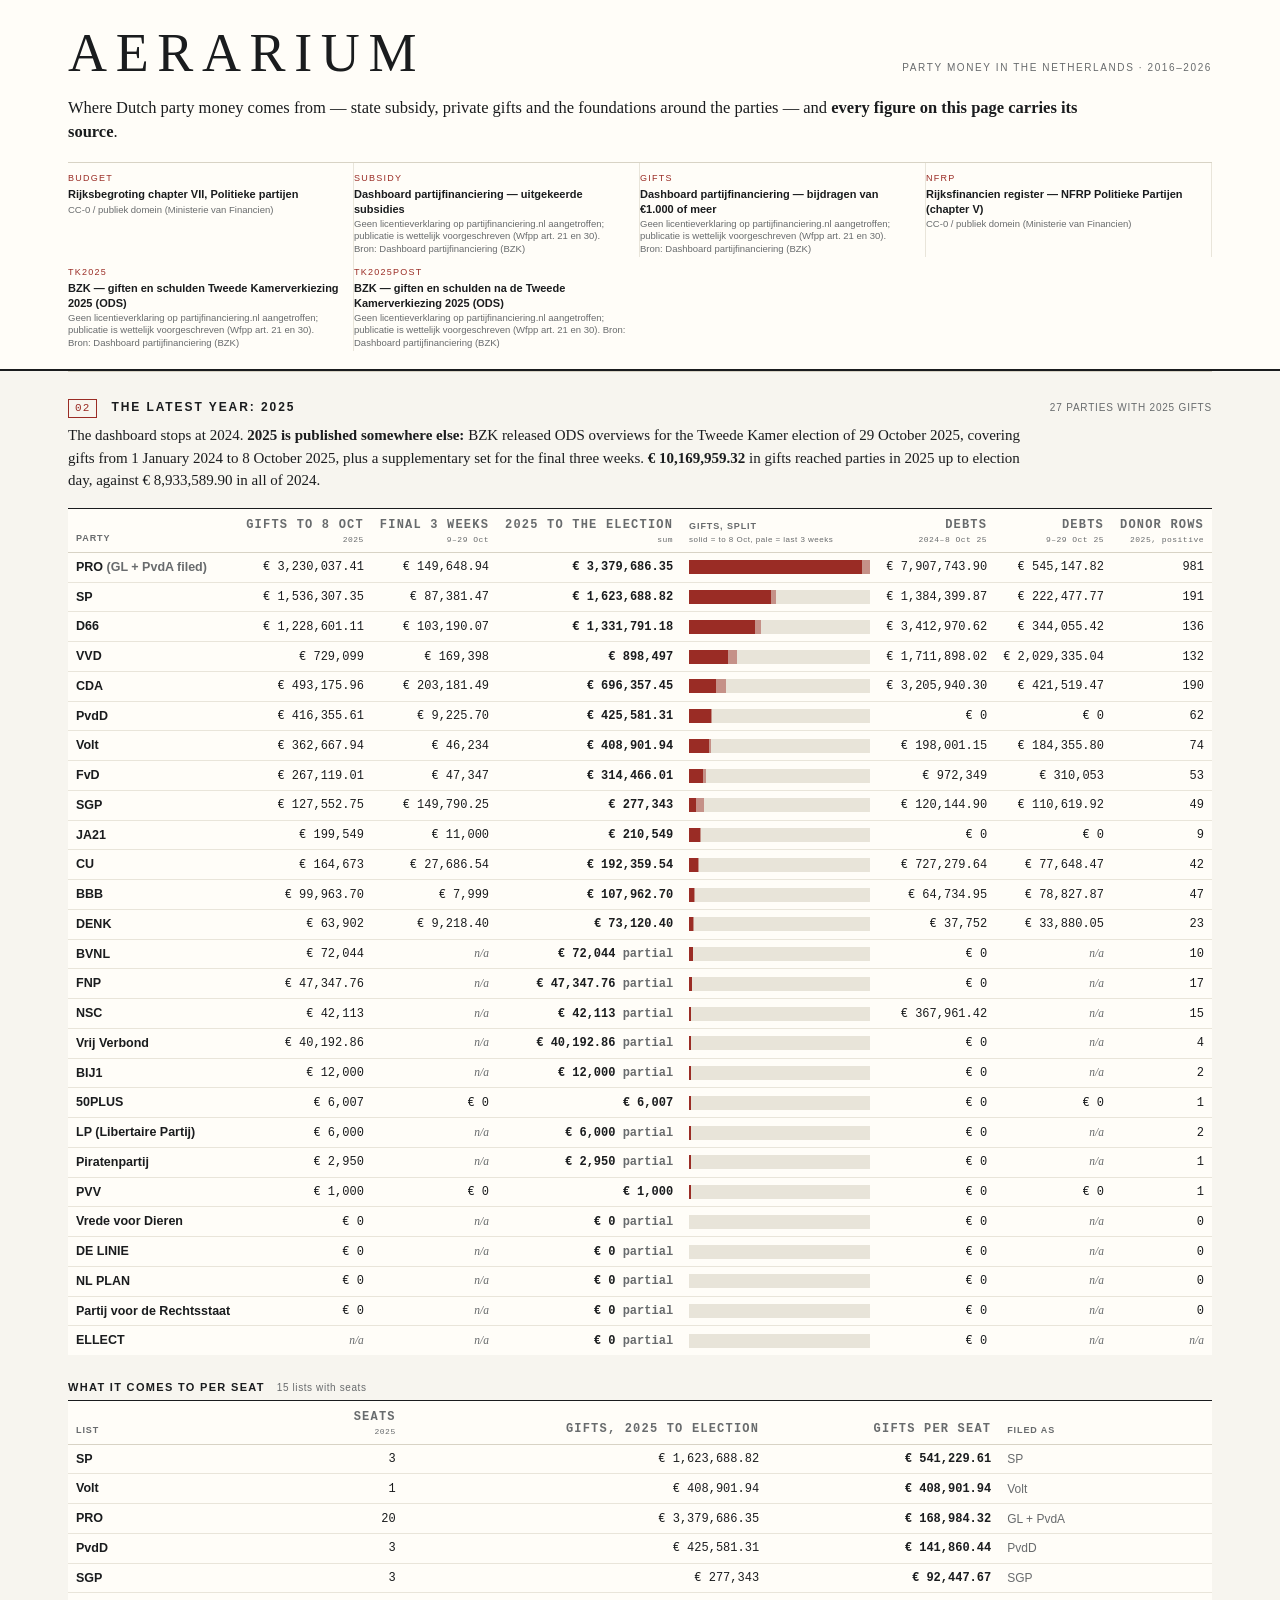
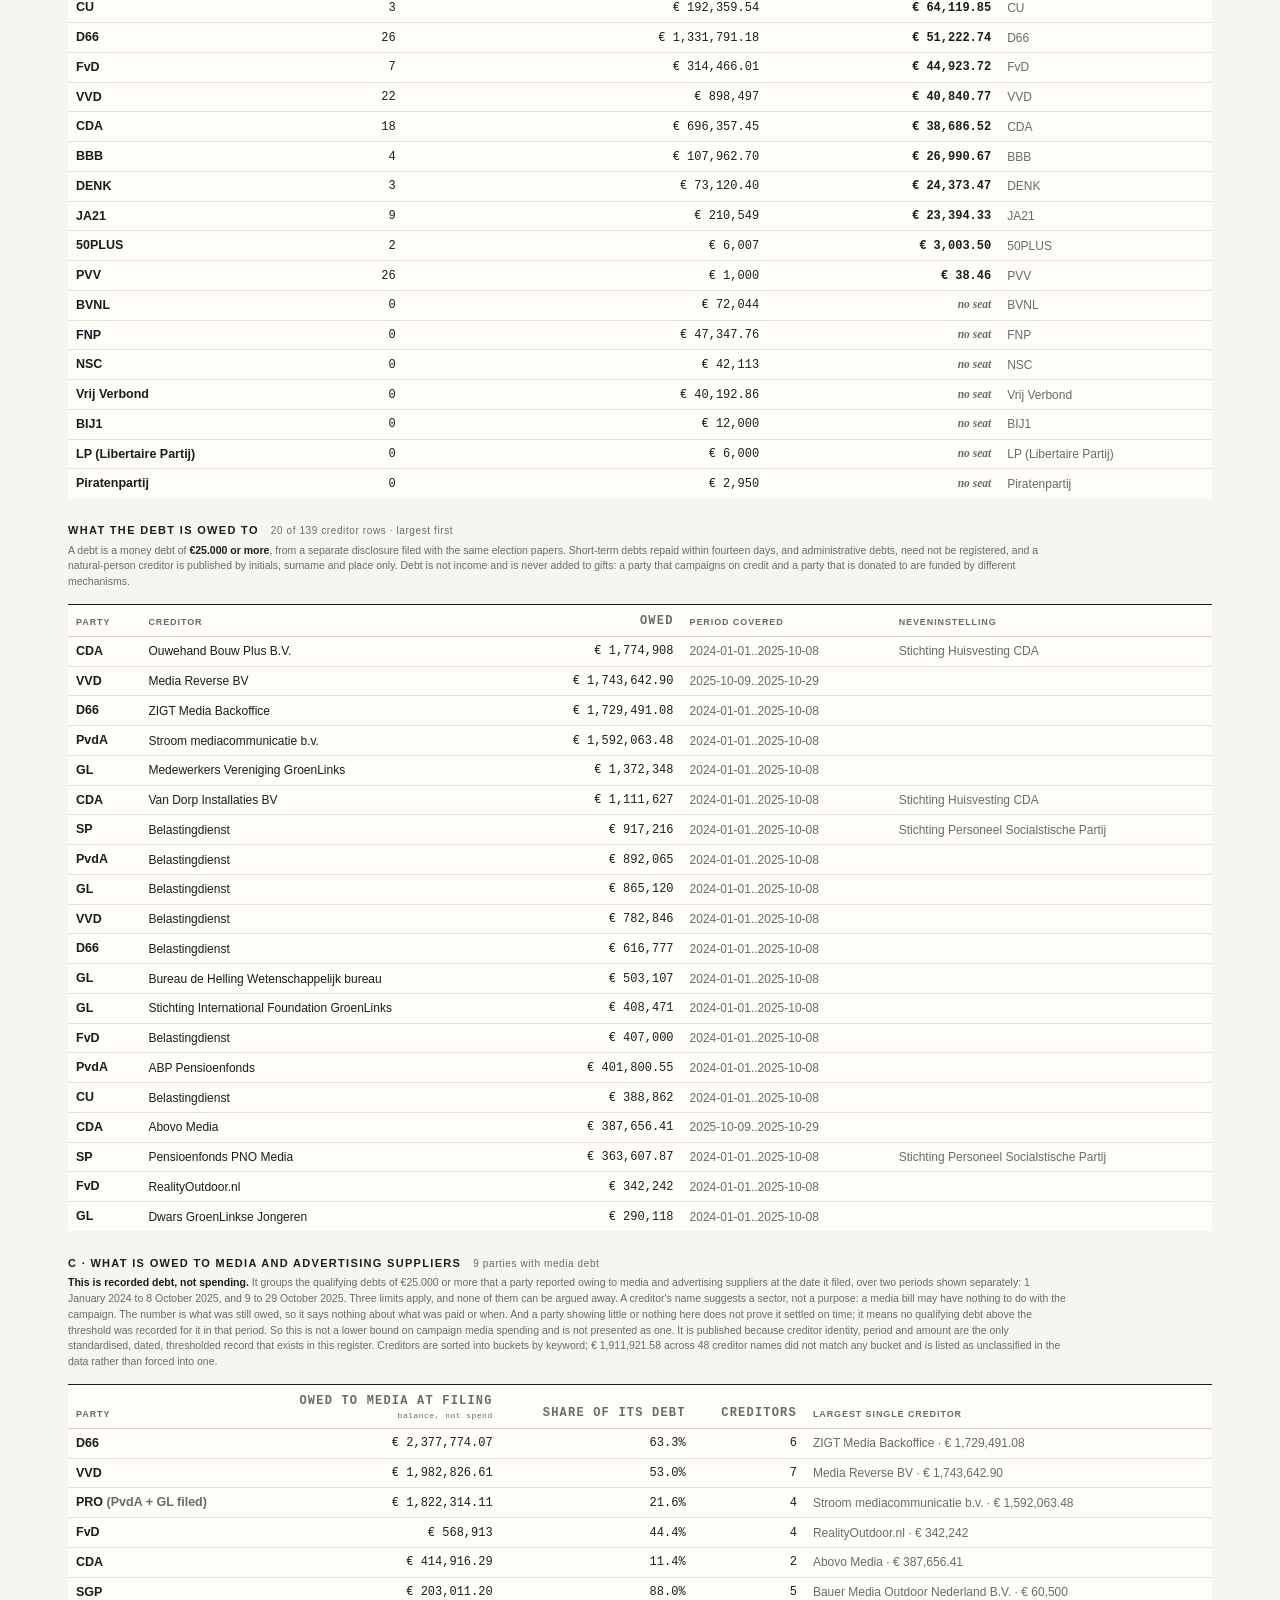
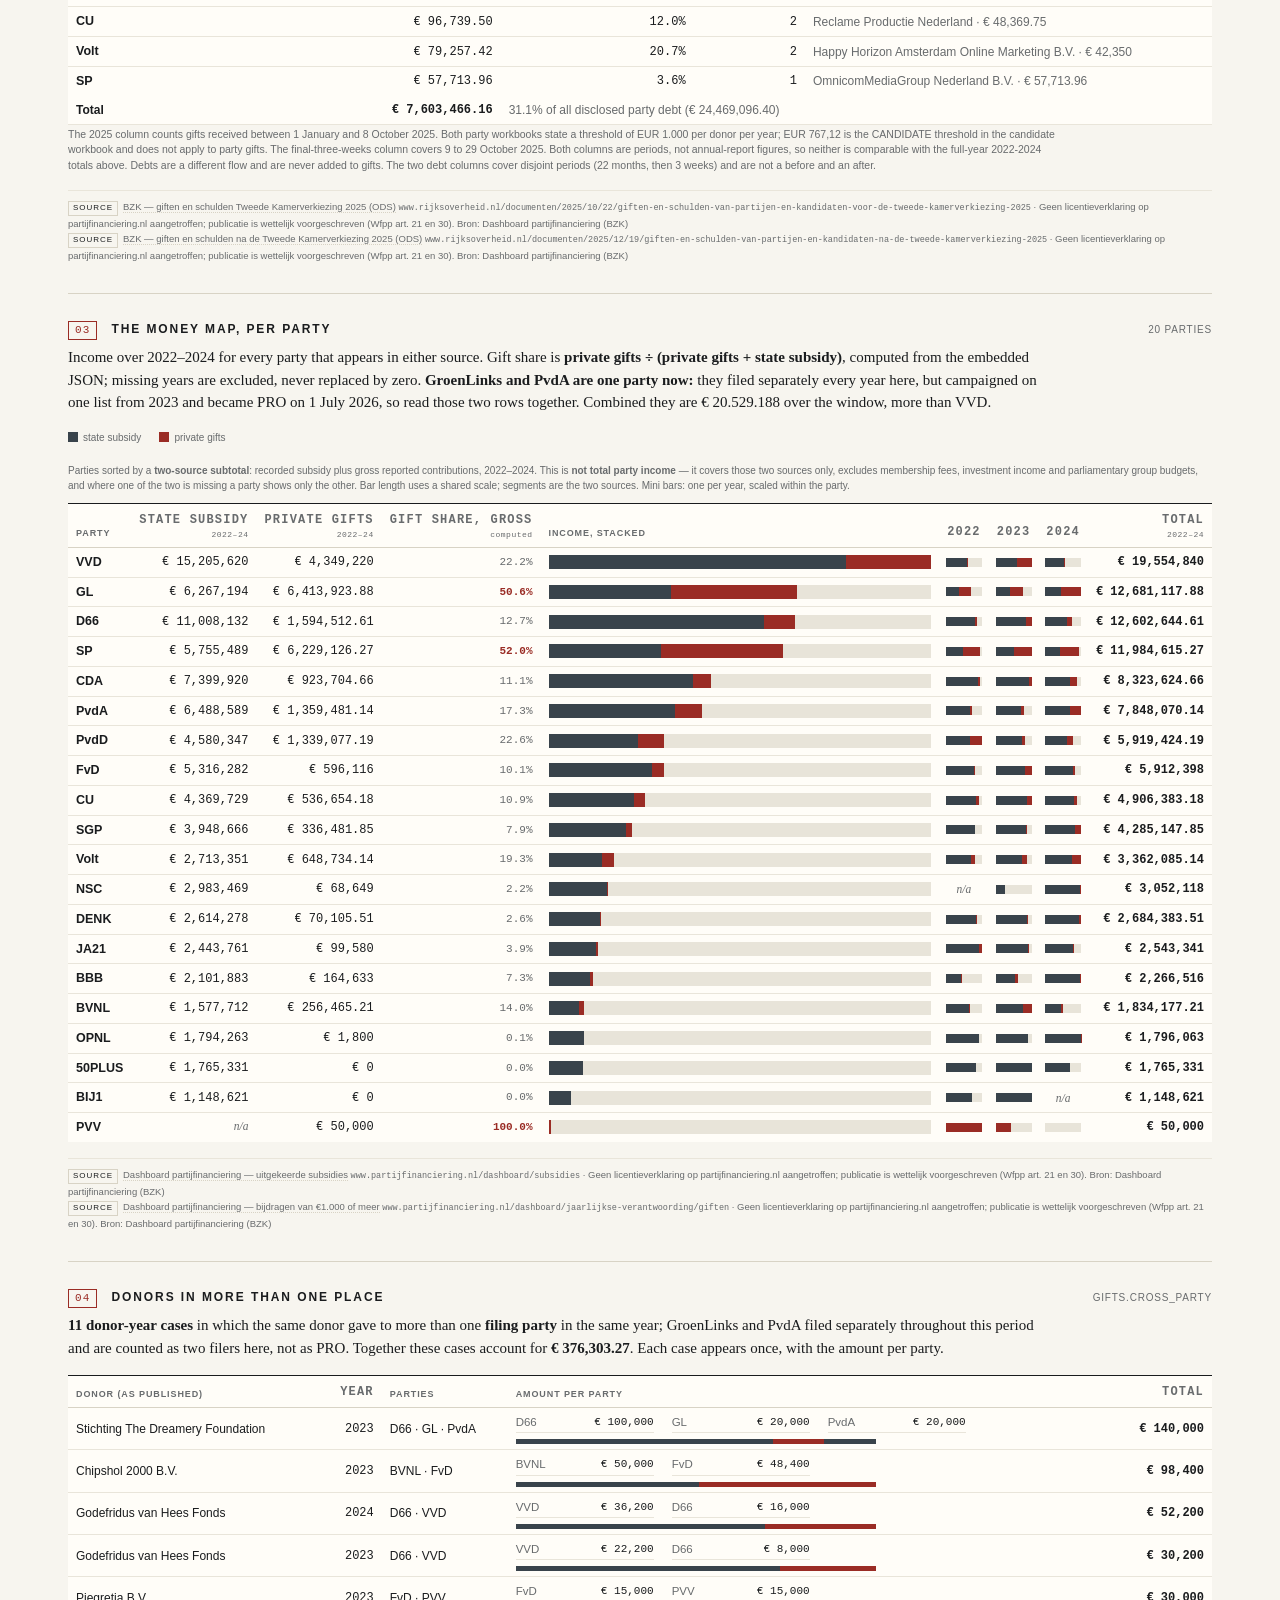
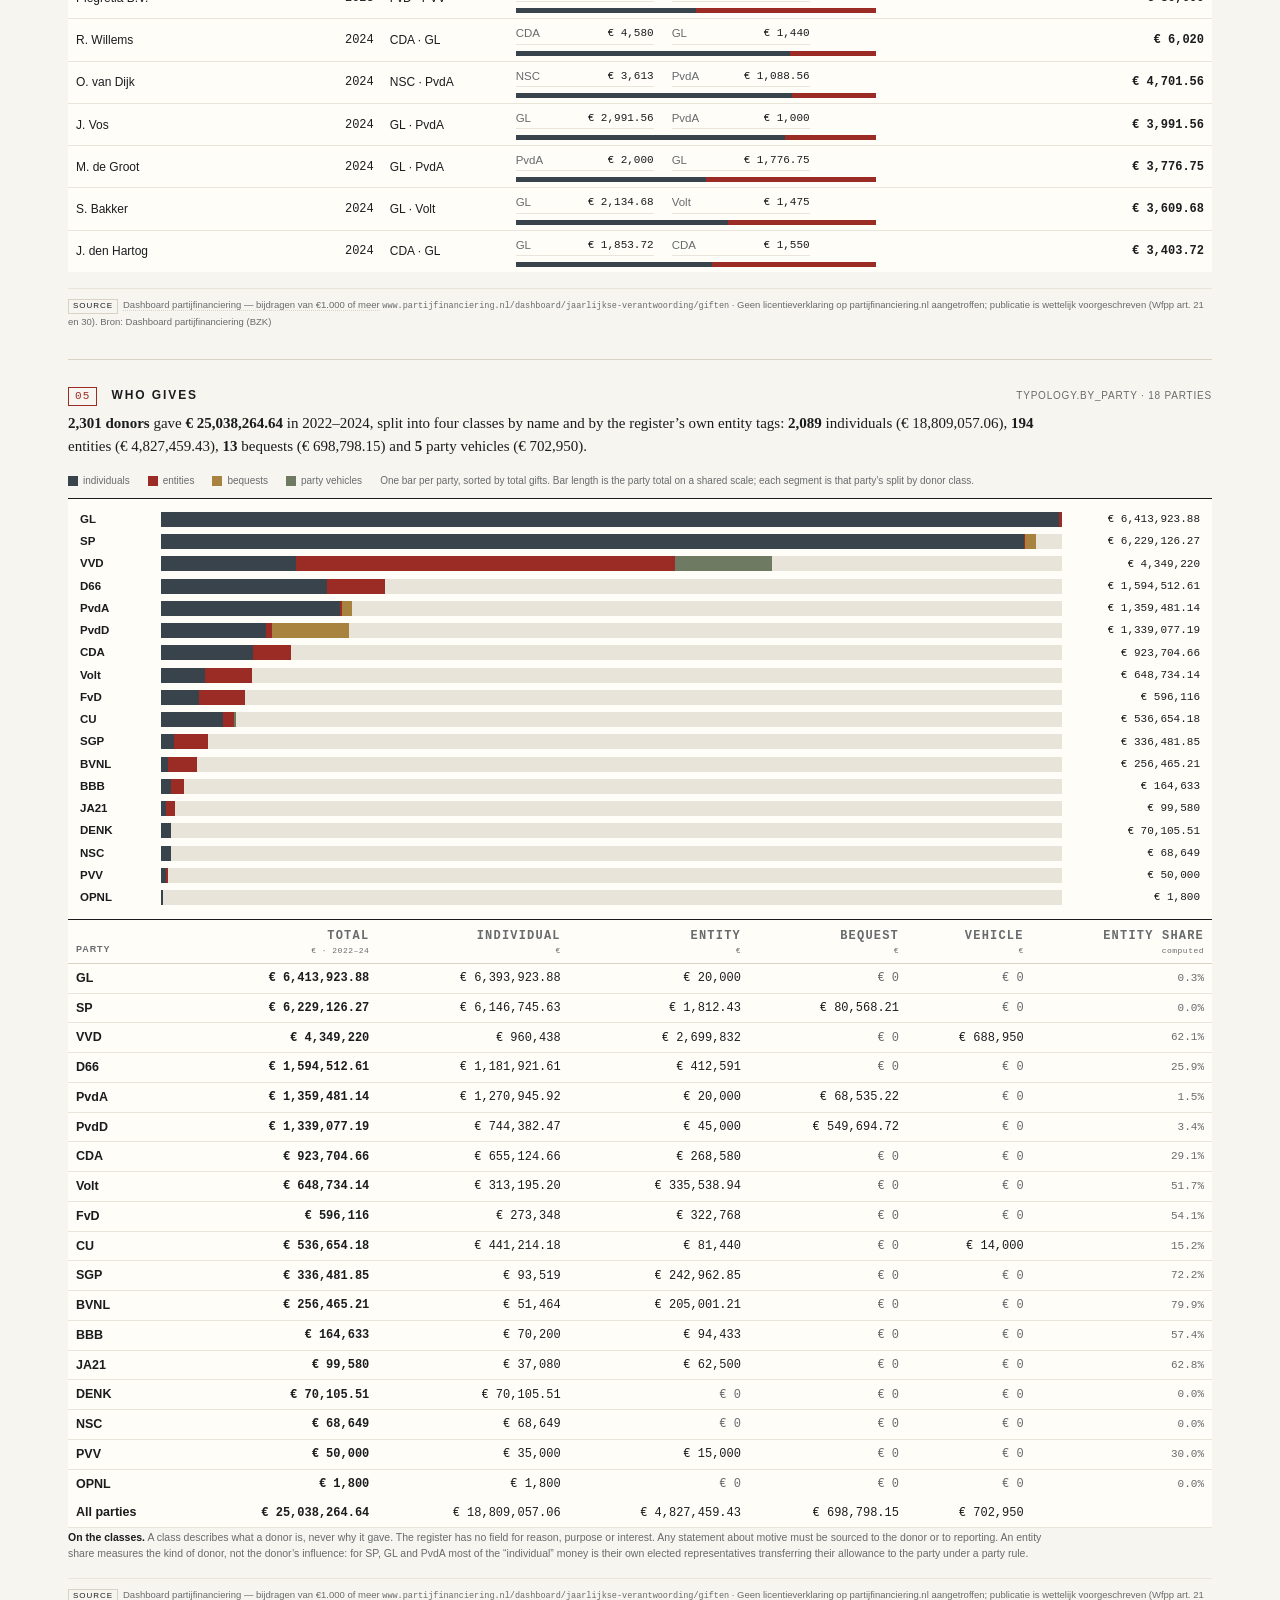
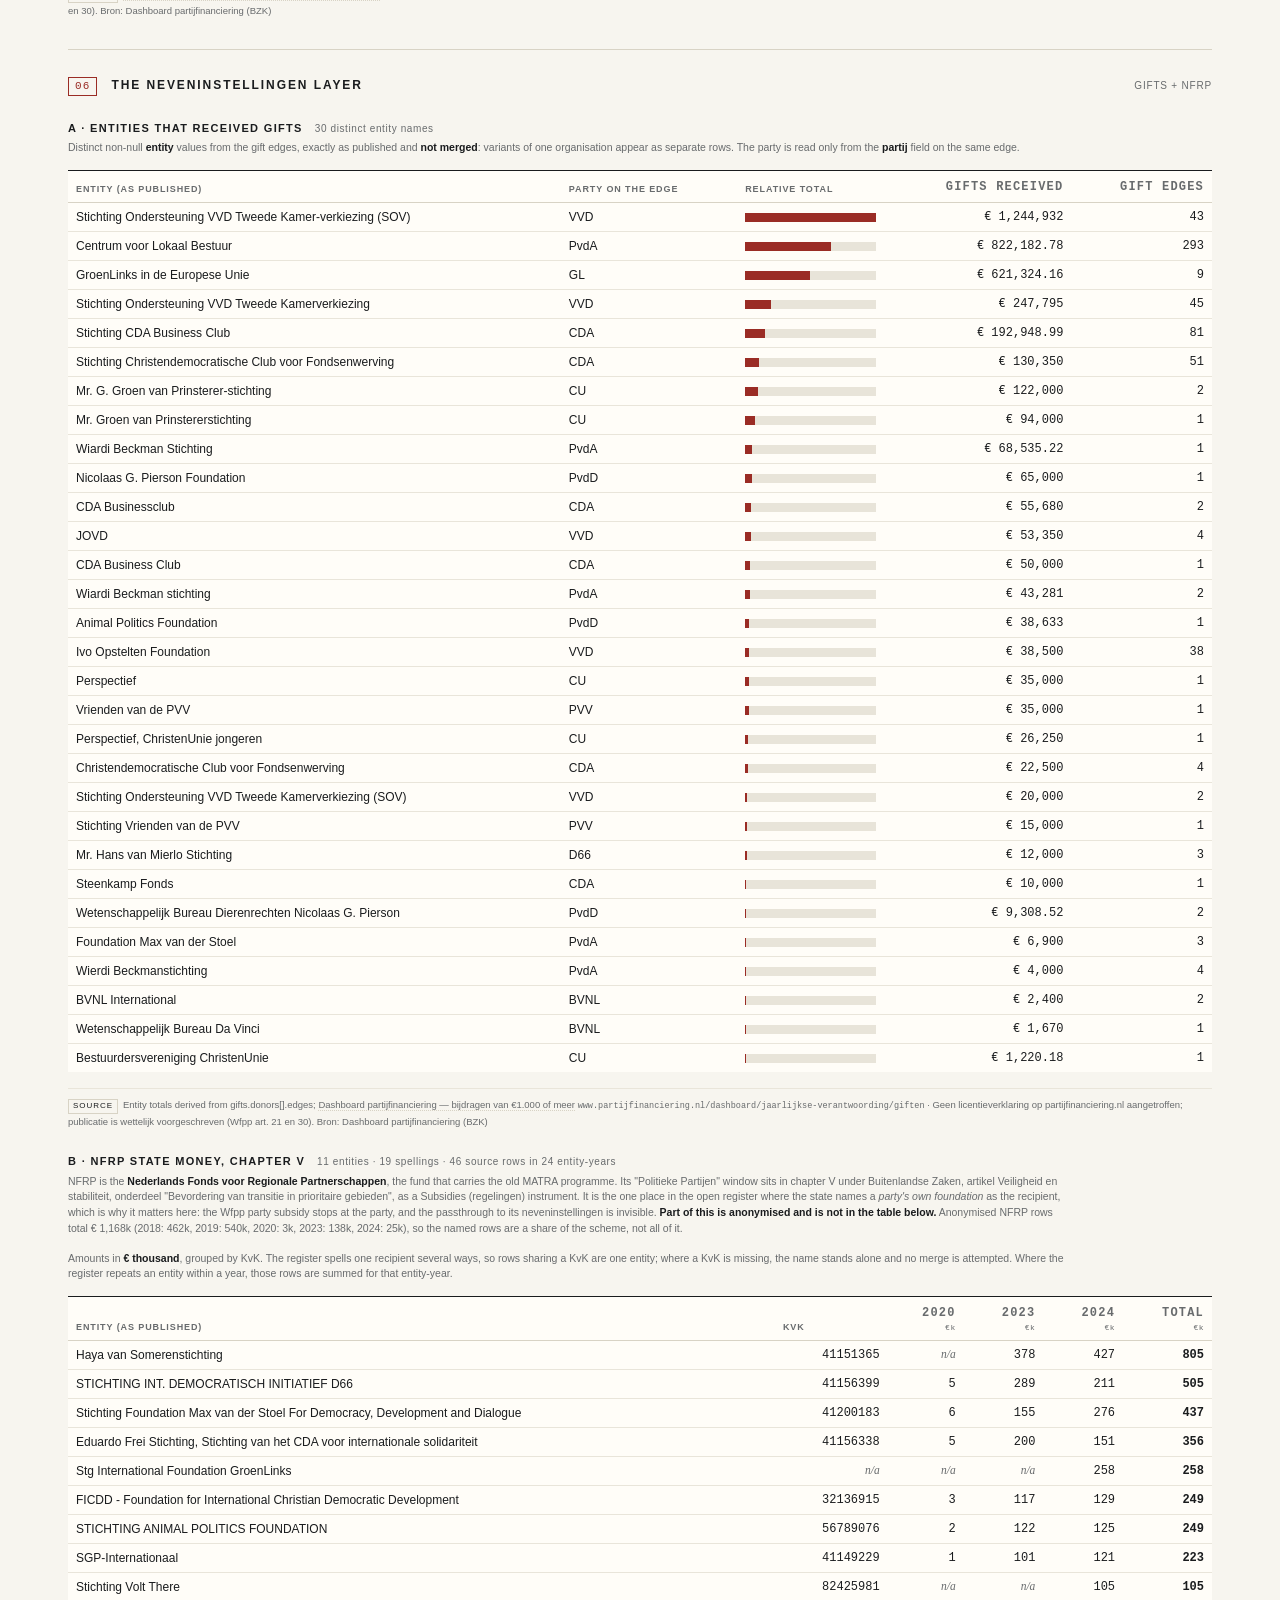
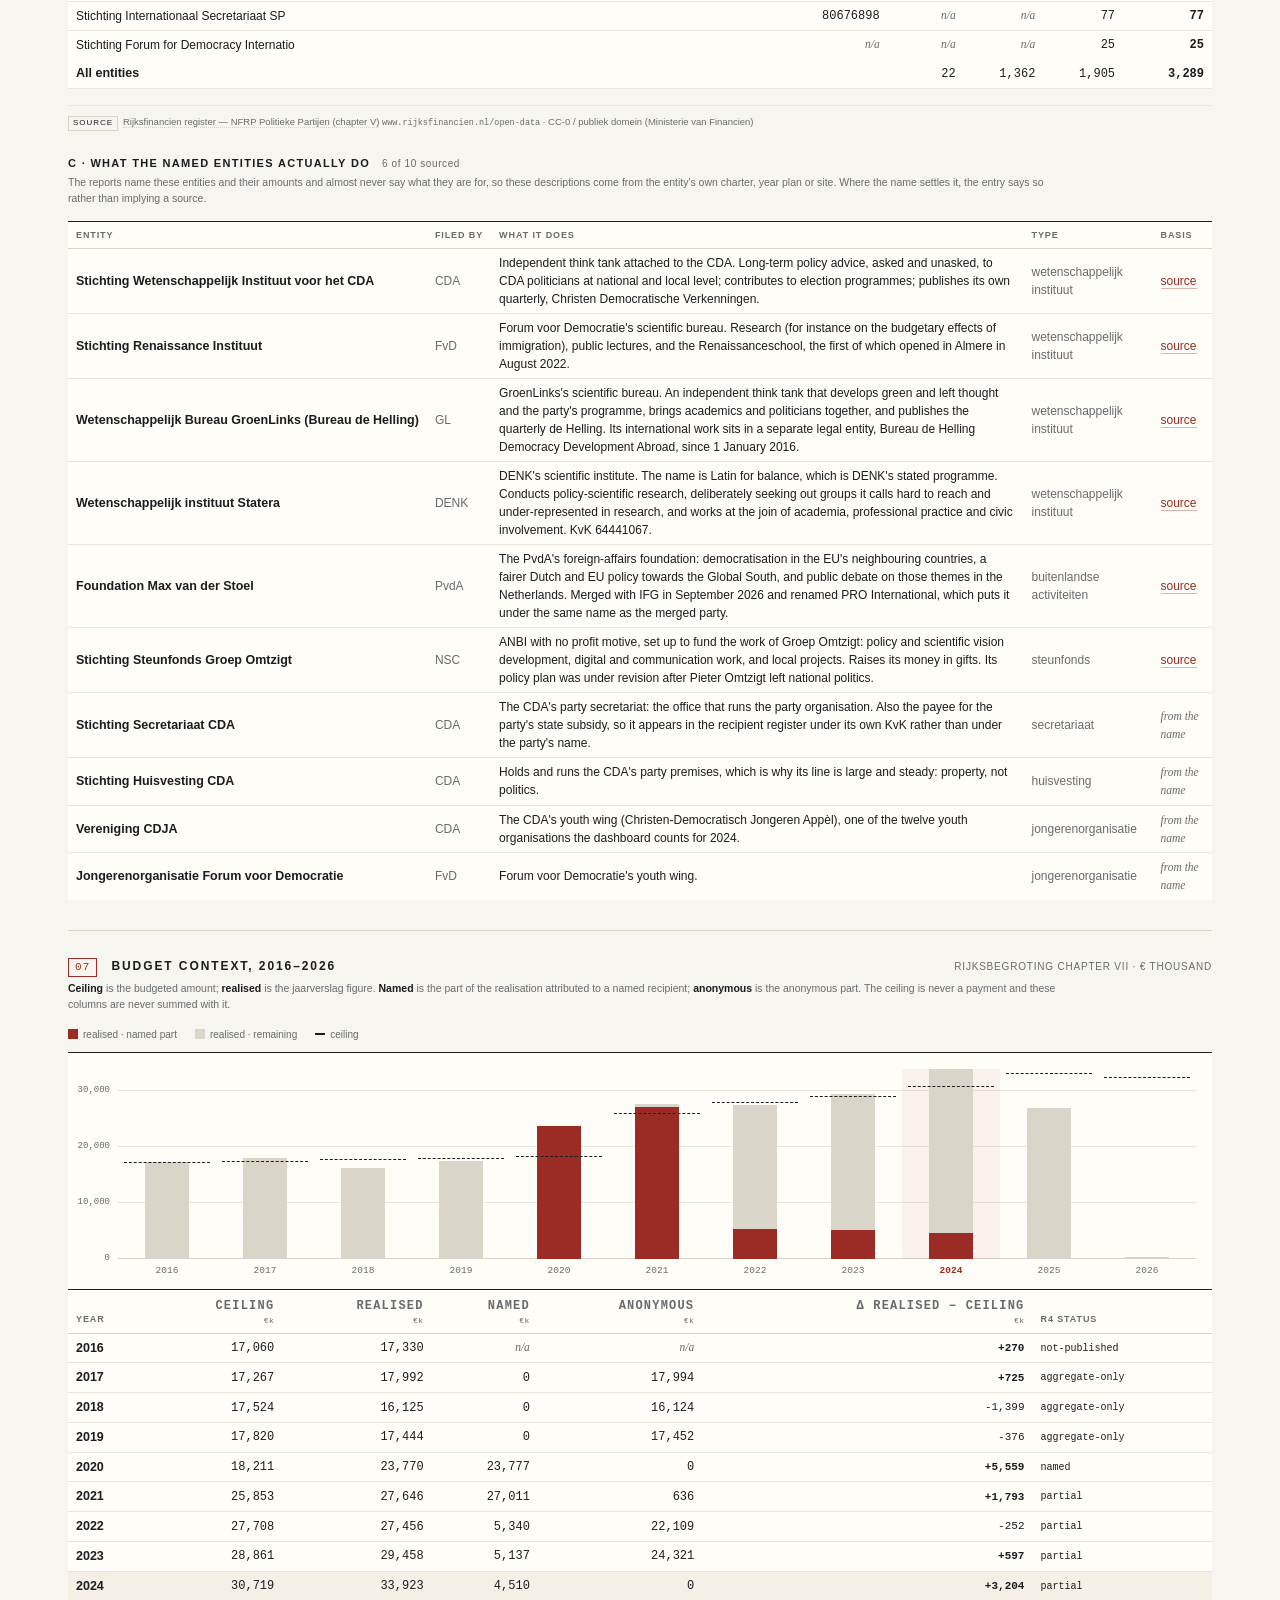
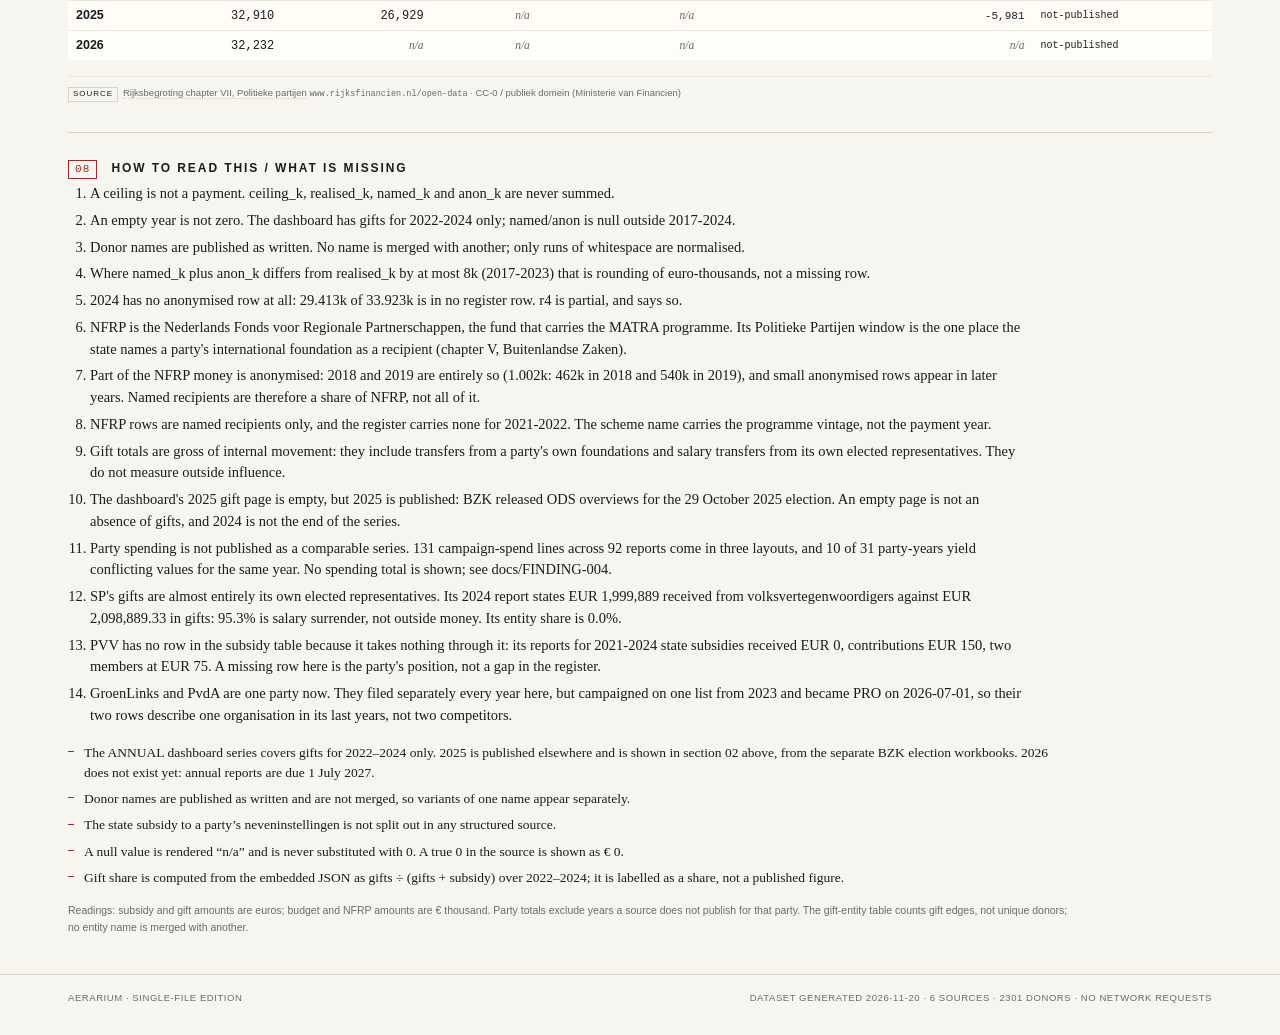
==== out/index.html @ 5a68e241 "fix: five page and prose claims that contradicted their own artifacts Working the audit's major list" ====
<!doctype html>
<html lang="en">
<head>
<meta charset="utf-8">
<meta name="viewport" content="width=device-width, initial-scale=1">
<title>AERARIUM — Dutch party money, 2016–2026</title>
<style>
:root{
  --paper:#f7f5ef;
  --panel:#fffdf8;
  --ink:#1a1c1e;
  --muted:#686b6d;
  --rule:#d8d3c5;
  --rule2:#e9e5da;
  --accent:#9a2c25;
  --sub:#39434b;
  --und:#d9d5c9;
  --bequest:#a8823f;
  --vehicle:#6f7a63;
  --serif:Georgia,"Iowan Old Style","Palatino Linotype","Times New Roman",serif;
  --sans:-apple-system,BlinkMacSystemFont,"Segoe UI",Roboto,"Helvetica Neue",Arial,sans-serif;
  --num:ui-monospace,SFMono-Regular,"SF Mono",Menlo,Consolas,"Liberation Mono",monospace;
}
*{box-sizing:border-box}
html{-webkit-text-size-adjust:100%}
body{
  margin:0;
  background:var(--paper);
  color:var(--ink);
  font-family:var(--serif);
  font-size:15px;
  line-height:1.5;
  font-kerning:normal;
}
a{color:var(--accent);text-decoration:none;border-bottom:1px solid rgba(154,44,37,.35)}
a:hover{border-bottom-color:var(--accent)}
:focus-visible{outline:2px solid var(--accent);outline-offset:2px}
.wrap{max-width:1200px;margin:0 auto;padding:0 28px}
.nw{white-space:nowrap}
.n{font-family:var(--num);font-variant-numeric:tabular-nums;text-align:right;white-space:nowrap;font-size:12px}
.na{color:var(--muted);font-style:italic;font-family:var(--serif);font-size:11.5px}
.muted{color:var(--muted)}

/* masthead */
.masthead{border-bottom:2px solid var(--ink);background:var(--panel)}
.masthead .wrap{padding-top:26px;padding-bottom:18px}
.mast-top{display:flex;align-items:baseline;justify-content:space-between;gap:24px;flex-wrap:wrap}
h1{
  font-family:var(--serif);
  font-size:54px;
  line-height:1;
  letter-spacing:.16em;
  margin:0 0 2px 0;
  font-weight:400;
}
.kicker{
  font-family:var(--sans);
  font-size:10px;
  letter-spacing:.16em;
  text-transform:uppercase;
  color:var(--muted);
  margin:0;
}
.dek{
  font-size:16.5px;
  line-height:1.45;
  margin:14px 0 18px 0;
  max-width:1020px;
}
.dek b{font-weight:600}
.srcstrip{
  display:grid;
  grid-template-columns:repeat(4,1fr);
  gap:0;
  border-top:1px solid var(--rule);
}
.srccard{
  padding:9px 14px 2px 0;
  border-right:1px solid var(--rule2);
  min-width:0;
}
.srccard:last-child{border-right:0}
.srccard .sid{
  font-family:var(--sans);font-size:9px;letter-spacing:.14em;text-transform:uppercase;
  color:var(--accent);margin-bottom:2px;
}
.srccard .slabel{font-family:var(--sans);font-size:11px;line-height:1.3;font-weight:600}
.srccard .slabel a{color:var(--ink);border-bottom:0}
.srccard .slabel a:hover{color:var(--accent)}
.srccard .slic{font-family:var(--sans);font-size:9.5px;line-height:1.3;color:var(--muted);margin-top:2px}

/* sections */
main{padding-bottom:10px}
section{border-top:1px solid var(--rule);padding:26px 0 30px}
.sec-head{display:flex;align-items:baseline;gap:14px;flex-wrap:wrap;margin-bottom:4px}
.sec-no{
  font-family:var(--num);font-size:11px;color:var(--accent);letter-spacing:.1em;
  border:1px solid var(--accent);padding:1px 6px;line-height:1.4;
}
h2{
  font-family:var(--sans);font-size:12px;letter-spacing:.16em;text-transform:uppercase;
  font-weight:600;margin:0;
}
.sec-meta{
  margin-left:auto;font-family:var(--sans);font-size:10px;letter-spacing:.08em;
  text-transform:uppercase;color:var(--muted);
}
.lede{font-size:15px;margin:6px 0 16px 0;max-width:980px}
.panelnote{
  font-family:var(--sans);font-size:10.5px;line-height:1.5;color:var(--muted);
  margin:2px 0 14px 0;max-width:1000px;
}
.panelnote b{color:var(--ink);font-weight:600}
.srcline{
  font-family:var(--sans);font-size:9.5px;line-height:1.6;color:var(--muted);
  margin:16px 0 0 0;padding-top:8px;border-top:1px solid var(--rule2);
  overflow-wrap:anywhere;
}
.srcline .tag{
  display:inline-block;font-size:8px;letter-spacing:.12em;text-transform:uppercase;
  border:1px solid var(--rule);padding:0 4px;margin-right:5px;color:var(--ink);
}
.srcline a{color:var(--muted);border-bottom:1px dotted var(--rule)}
.srcline a:hover{color:var(--accent)}
.srcline .url{font-family:var(--num);font-size:8.5px}

/* legend */
.legend{display:flex;gap:18px;align-items:center;flex-wrap:wrap;margin:0 0 10px 0;font-family:var(--sans);font-size:10px;color:var(--muted)}
.key{display:inline-flex;align-items:center;gap:5px;white-space:nowrap}
.sw{display:inline-block;width:10px;height:10px;background:var(--sub)}
.sw.gift{background:var(--accent)}
.sw.und{background:var(--und)}
.sw.ceiling{height:0;border-top:2px dashed var(--ink);background:none}

/* tables */
.tablewrap{overflow-x:auto;border-top:1px solid var(--ink);background:var(--panel)}
table{border-collapse:collapse;width:100%;font-family:var(--sans);font-size:12px}
th{
  font-size:9px;letter-spacing:.1em;text-transform:uppercase;color:var(--muted);
  font-weight:600;text-align:left;padding:7px 8px 6px;border-bottom:1px solid var(--rule);
  vertical-align:bottom;white-space:nowrap;background:var(--panel);
}
th.n,td.n{text-align:right}
td{padding:5px 8px;border-bottom:1px solid var(--rule2);vertical-align:middle}
tbody tr:hover{background:#f2efe6}
tbody tr:last-child td{border-bottom:0}
td.party{font-weight:600;font-size:12.5px;white-space:nowrap}
td.total{font-weight:600}
.share{font-family:var(--num);font-size:11px;color:var(--muted);text-align:right;white-space:nowrap}
.share.dom{color:var(--accent);font-weight:600}
.unit{display:block;font-size:8px;letter-spacing:.06em;color:var(--muted);font-weight:400;text-transform:none}

/* money map bars */
td.barcell{width:38%;min-width:160px}
.bigbar{height:14px;background:#e8e4d9;width:100%;cursor:default}
.bigbar > i{display:block;height:100%}
.bigbar .bfill{display:flex;height:100%;min-width:2px}
.bigbar .bfill > i{display:block;height:100%}
.bigbar .s{background:var(--sub)}
.bigbar .g{background:var(--accent)}
.minicell{text-align:center;padding-left:4px;padding-right:4px}
.mini{display:flex;height:9px;width:36px;background:#e8e4d9;margin:0 auto}
.mini > .mf{display:flex;height:100%;min-width:2px}
.mini .s{background:var(--sub);height:100%}
.mini .g{background:var(--accent);height:100%}
tr.hot td{background:#f4f0e6}
.pp{display:inline-flex;justify-content:space-between;gap:12px;min-width:138px;margin:1px 18px 1px 0;padding-bottom:1px;border-bottom:1px solid var(--rule2);white-space:nowrap;font-size:11.5px;vertical-align:top}
.pp .pn{color:var(--muted);margin-right:5px}
.pp .pv{font-family:var(--num);font-variant-numeric:tabular-nums;font-size:11px;text-align:right}
.xbar{display:flex;height:5px;width:100%;max-width:360px;background:#e8e4d9;margin-top:5px}
.xbar i{display:block;height:100%;background:var(--sub)}
.xbar i:nth-child(even){background:var(--accent)}

/* typology bars */
.typlist{background:var(--panel);border-top:1px solid var(--ink);padding:9px 12px 10px 12px}
.typrow{display:grid;grid-template-columns:4.6em minmax(0,1fr) 8.4em;align-items:center;gap:12px;padding:2.5px 0}
.typparty{font-family:var(--sans);font-size:11.5px;font-weight:600;white-space:nowrap;overflow:hidden;text-overflow:ellipsis}
.typtrack{height:15px;background:#e8e4d9;display:flex;min-width:0;cursor:default}
.typfill{display:flex;height:100%;min-width:2px;flex:0 0 auto}
.typfill > i{display:block;height:100%}
.typfill > i.ti{background:var(--sub)}
.typfill > i.te{background:var(--accent)}
.typfill > i.tb{background:var(--bequest)}
.typfill > i.tv{background:var(--vehicle)}
.typtot{font-family:var(--num);font-variant-numeric:tabular-nums;font-size:11px;text-align:right;white-space:nowrap}
.sw.ent{background:var(--accent)}
.sw.beq{background:var(--bequest)}
.sw.veh{background:var(--vehicle)}
.subhead{
  display:flex;align-items:baseline;gap:12px;margin:24px 0 4px 0;
  font-family:var(--sans);
}
.subhead h3{font-size:11px;letter-spacing:.12em;text-transform:uppercase;font-weight:600;margin:0}
.subhead .c{font-size:10px;color:var(--muted);letter-spacing:.06em}

/* budget chart */
.chart{background:var(--panel);border-top:1px solid var(--ink);padding:16px 16px 30px 6px}
.chartgrid{display:grid;grid-template-columns:44px 1fr}
.yaxis{position:relative;height:190px}
.yaxis span{
  position:absolute;right:8px;transform:translateY(50%);
  font-family:var(--num);font-size:9px;color:var(--muted);
}
.plotarea{position:relative;height:190px}
.gl{position:absolute;left:0;right:0;border-top:1px solid var(--rule2);pointer-events:none}
.gl.zero{border-top-color:var(--rule)}
.cols{position:absolute;inset:0;display:grid;grid-template-columns:repeat(11,1fr);align-items:end}
.bcol{position:relative;height:100%;display:flex;justify-content:center;align-items:flex-end}
.bcol.mark{background:rgba(154,44,37,.055)}
.rbar{
  width:44%;max-width:46px;min-width:8px;background:var(--und);
  position:relative;z-index:2;display:flex;align-items:flex-end;cursor:default;
}
.rbar.none{height:2px;background:var(--rule)}
.rbar .named{width:100%;background:var(--accent)}
.ceil{position:absolute;left:6%;right:6%;height:0;border-top:1.5px dashed var(--ink);z-index:3;pointer-events:none}
.ylab{
  position:absolute;bottom:-20px;left:0;right:0;text-align:center;
  font-family:var(--num);font-size:9.5px;color:var(--muted);
}
.bcol.mark .ylab{color:var(--accent);font-weight:600}
.r4{
  font-family:var(--num);font-size:10px;color:var(--ink);white-space:nowrap;
}
.delta{font-family:var(--num);font-variant-numeric:tabular-nums;text-align:right;white-space:nowrap;font-size:11px}
.delta.pos{font-weight:700}

/* notes */
.rules{margin:4px 0 16px 0;padding-left:22px;max-width:960px}
.rules li{margin:0 0 5px 0;font-size:14.5px}
.caveats{list-style:none;padding:0;margin:0 0 14px 0;max-width:1000px}
.caveats li{
  position:relative;padding-left:16px;margin:0 0 6px 0;font-size:13.5px;line-height:1.5;
}
.caveats li::before{content:"";position:absolute;left:0;top:.62em;width:6px;height:1px;background:var(--accent)}
.fine{font-family:var(--sans);font-size:10.5px;line-height:1.6;color:var(--muted);max-width:1000px;margin:0}

footer{border-top:1px solid var(--rule);margin-top:8px;padding:16px 0 30px}
footer .wrap{display:flex;justify-content:space-between;gap:16px;flex-wrap:wrap;font-family:var(--sans);font-size:9.5px;letter-spacing:.06em;text-transform:uppercase;color:var(--muted)}

#tip{
  position:fixed;z-index:100;pointer-events:none;
  background:#16181a;color:#f5f2ea;border:1px solid #3a3d40;
  padding:8px 10px;font-family:var(--num);font-size:10.5px;line-height:1.55;
  white-space:pre;max-width:min(360px,92vw);box-shadow:0 6px 18px rgba(0,0,0,.18);
  display:none;
}
#tip.on{display:block}

@media (max-width:900px){
  .srcstrip{grid-template-columns:repeat(2,1fr)}
  .srccard{border-bottom:1px solid var(--rule2);padding-bottom:8px}
  .srccard:nth-child(2n){border-right:0}
  .sec-meta{margin-left:0;width:100%}
  table{min-width:820px}
  .chart{overflow-x:auto}
  .chartgrid{min-width:760px}
}
@media (max-width:600px){
  .wrap{padding:0 14px}
  h1{font-size:38px;letter-spacing:.12em}
  .dek{font-size:15px}
  .srcstrip{grid-template-columns:1fr}
  .srccard{border-right:0}
  section{padding:20px 0 24px}
  .legend{gap:10px}
  table{min-width:760px;font-size:11.5px}
  .pp{display:block}
  .typrow{grid-template-columns:1fr auto;gap:0 10px}
  .typtrack{grid-column:1 / -1;margin-top:3px}
  .typparty{font-size:11px}
  .chart{padding-left:0}
  .chartgrid{min-width:700px}
  .masthead .wrap{padding-top:20px;padding-bottom:14px}
}
@media print{
  #tip{display:none!important}
  body{background:#fff}
  section{break-inside:avoid}
}
</style>
</head>
<body>

<header class="masthead">
  <div class="wrap">
    <div class="mast-top">
      <h1>AERARIUM</h1>
      <p class="kicker">Party money in the Netherlands · 2016–2026</p>
    </div>
    <p class="dek">Where Dutch party money comes from — state subsidy, private gifts and the foundations around the parties — and <b>every figure on this page carries its source</b>.</p>
    <div class="srcstrip" id="srcstrip" aria-label="Sources loaded"></div>
  </div>
</header>

<main class="wrap">

  <section id="latest">
    <div class="sec-head">
      <span class="sec-no">02</span>
      <h2>The latest year: 2025</h2>
      <span class="sec-meta" id="latest-count"></span>
    </div>
    <p class="lede" id="latest-lede"></p>
    <div class="tablewrap" id="latest-table"></div>
    <div class="subhead"><h3>What it comes to per seat</h3><span class="c" id="seat-count"></span></div>
    <div class="tablewrap" id="latest-seat"></div>
    <div class="subhead"><h3>What the debt is owed to</h3><span class="c" id="cred-count"></span></div>
    <p class="panelnote">A debt is a money debt of <b>€25.000 or more</b>, from a separate disclosure filed with the same election papers. Short-term debts repaid within fourteen days, and administrative debts, need not be registered, and a natural-person creditor is published by initials, surname and place only. Debt is not income and is never added to gifts: a party that campaigns on credit and a party that is donated to are funded by different mechanisms.</p>
    <div class="tablewrap" id="cred-table"></div>
    <div class="subhead"><h3>c · What is owed to media and advertising suppliers</h3><span class="c" id="media-count"></span></div>
    <p class="panelnote"><b>This is recorded debt, not spending.</b> It groups the qualifying debts of €25.000 or more that a party reported owing to media and advertising suppliers at the date it filed, over two periods shown separately: 1 January 2024 to 8 October 2025, and 9 to 29 October 2025. Three limits apply, and none of them can be argued away. A creditor's name suggests a sector, not a purpose: a media bill may have nothing to do with the campaign. The number is what was still owed, so it says nothing about what was paid or when. And a party showing little or nothing here does not prove it settled on time; it means no qualifying debt above the threshold was recorded for it in that period. So this is not a lower bound on campaign media spending and is not presented as one. It is published because creditor identity, period and amount are the only standardised, dated, thresholded record that exists in this register. Creditors are sorted into buckets by keyword; <span id="media-unclass"></span></p>
    <div class="tablewrap" id="media-table"></div>
    <p class="panelnote" id="latest-note"></p>
    <p class="srcline" id="latest-src"></p>
  </section>

  <section id="map">
    <div class="sec-head">
      <span class="sec-no">03</span>
      <h2>The money map, per party</h2>
      <span class="sec-meta" id="map-count"></span>
    </div>
    <p class="lede" id="map-lede"></p>
    <div class="legend">
      <span class="key"><i class="sw"></i>state subsidy</span>
      <span class="key"><i class="sw gift"></i>private gifts</span>
      <span>Parties sorted by a <b>two-source subtotal</b>: recorded subsidy plus gross reported contributions, 2022–2024. This is <b>not total party income</b> — it covers those two sources only, excludes membership fees, investment income and parliamentary group budgets, and where one of the two is missing a party shows only the other. Bar length uses a shared scale; segments are the two sources. Mini bars: one per year, scaled within the party.</span>
    </div>
    <div class="tablewrap" id="map-table"></div>
    <p class="srcline" id="map-src"></p>
  </section>

  <section id="cross">
    <div class="sec-head">
      <span class="sec-no">04</span>
      <h2>Donors in more than one place</h2>
      <span class="sec-meta">gifts.cross_party</span>
    </div>
    <p class="lede" id="cross-lede"></p>
    <div class="tablewrap" id="cross-table"></div>
    <p class="srcline" id="cross-src"></p>
  </section>

  <section id="typ">
    <div class="sec-head">
      <span class="sec-no">05</span>
      <h2>Who gives</h2>
      <span class="sec-meta" id="typ-count"></span>
    </div>
    <p class="lede" id="typ-lede"></p>
    <div class="legend" id="typ-legend"></div>
    <div class="typlist" id="typ-bars"></div>
    <div class="tablewrap" id="typ-table"></div>
    <p class="panelnote" id="typ-note"></p>
    <p class="srcline" id="typ-src"></p>
  </section>

  <section id="neven">
    <div class="sec-head">
      <span class="sec-no">06</span>
      <h2>The neveninstellingen layer</h2>
      <span class="sec-meta">gifts + NFRP</span>
    </div>

    <div class="subhead"><h3>a · Entities that received gifts</h3><span class="c" id="ent-count"></span></div>
    <p class="panelnote">Distinct non-null <b>entity</b> values from the gift edges, exactly as published and <b>not merged</b>: variants of one organisation appear as separate rows. The party is read only from the <b>partij</b> field on the same edge.</p>
    <div class="tablewrap" id="ent-table"></div>
    <p class="srcline" id="ent-src"></p>

    <div class="subhead"><h3>b · NFRP state money, chapter V</h3><span class="c" id="nfrp-count"></span></div>
    <p class="panelnote">NFRP is the <b>Nederlands Fonds voor Regionale Partnerschappen</b>, the fund that carries the old MATRA programme. Its "Politieke Partijen" window sits in chapter V under Buitenlandse Zaken, artikel Veiligheid en stabiliteit, onderdeel "Bevordering van transitie in prioritaire gebieden", as a Subsidies (regelingen) instrument. It is the one place in the open register where the state names a <i>party's own foundation</i> as the recipient, which is why it matters here: the Wfpp party subsidy stops at the party, and the passthrough to its neveninstellingen is invisible. <span id="nfrp-anon"></span></p>
    <p class="panelnote">Amounts in <b>€ thousand</b>, grouped by KvK. The register spells one recipient several ways, so rows sharing a KvK are one entity; where a KvK is missing, the name stands alone and no merge is attempted. Where the register repeats an entity within a year, those rows are summed for that entity-year.</p>
    <div class="tablewrap" id="nfrp-table"></div>
    <p class="srcline" id="nfrp-src"></p>

    <div class="subhead"><h3>c · What the named entities actually do</h3><span class="c" id="fn-count"></span></div>
    <p class="panelnote">The reports name these entities and their amounts and almost never say what they are for, so these descriptions come from the entity's own charter, year plan or site. Where the name settles it, the entry says so rather than implying a source.</p>
    <div class="tablewrap" id="functie-table"></div>
  </section>

  <section id="budget">
    <div class="sec-head">
      <span class="sec-no">07</span>
      <h2>Budget context, 2016–2026</h2>
      <span class="sec-meta">Rijksbegroting chapter VII · € thousand</span>
    </div>
    <p class="panelnote"><b>Ceiling</b> is the budgeted amount; <b>realised</b> is the jaarverslag figure. <b>Named</b> is the part of the realisation attributed to a named recipient; <b>anonymous</b> is the anonymous part. The ceiling is never a payment and these columns are never summed with it.</p>
    <div class="legend">
      <span class="key"><i class="sw gift"></i>realised · named part</span>
      <span class="key"><i class="sw und"></i>realised · remaining</span>
      <span class="key"><i class="sw ceiling"></i>ceiling</span>
    </div>
    <div class="chart" id="budget-chart"></div>
    <div class="tablewrap" id="budget-table"></div>
    <p class="srcline" id="budget-src"></p>
  </section>

  <section id="notes">
    <div class="sec-head">
      <span class="sec-no">08</span>
      <h2>How to read this / what is missing</h2>
    </div>
    <ol class="rules" id="rules"></ol>
    <ul class="caveats" id="caveats"></ul>
    <p class="fine" id="fine"></p>
  </section>

</main>

<footer>
  <div class="wrap">
    <span>AERARIUM · single-file edition</span>
    <span id="foot-meta"></span>
  </div>
</footer>

<div id="tip" role="tooltip" aria-hidden="true"></div>

<script type="application/json" id="data">{"meta":{"generated_at":"2026-11-20","sources":[{"id":"budget","label":"Rijksbegroting chapter VII, Politieke partijen","url":"https://www.rijksfinancien.nl/open-data","licence":"CC-0 / publiek domein (Ministerie van Financien)"},{"id":"subsidy","label":"Dashboard partijfinanciering — uitgekeerde subsidies","url":"https://www.partijfinanciering.nl/dashboard/subsidies","licence":"Geen licentieverklaring op partijfinanciering.nl aangetroffen; publicatie is wettelijk voorgeschreven (Wfpp art. 21 en 30). Bron: Dashboard partijfinanciering (BZK)"},{"id":"gifts","label":"Dashboard partijfinanciering — bijdragen van €1.000 of meer","url":"https://www.partijfinanciering.nl/dashboard/jaarlijkse-verantwoording/giften","licence":"Geen licentieverklaring op partijfinanciering.nl aangetroffen; publicatie is wettelijk voorgeschreven (Wfpp art. 21 en 30). Bron: Dashboard partijfinanciering (BZK)"},{"id":"nfrp","label":"Rijksfinancien register — NFRP Politieke Partijen (chapter V)","url":"https://www.rijksfinancien.nl/open-data","licence":"CC-0 / publiek domein (Ministerie van Financien)"},{"id":"tk2025","label":"BZK — giften en schulden Tweede Kamerverkiezing 2025 (ODS)","url":"https://www.rijksoverheid.nl/documenten/2025/10/22/giften-en-schulden-van-partijen-en-kandidaten-voor-de-tweede-kamerverkiezing-2025","licence":"Geen licentieverklaring op partijfinanciering.nl aangetroffen; publicatie is wettelijk voorgeschreven (Wfpp art. 21 en 30). Bron: Dashboard partijfinanciering (BZK)"},{"id":"tk2025post","label":"BZK — giften en schulden na de Tweede Kamerverkiezing 2025 (ODS)","url":"https://www.rijksoverheid.nl/documenten/2025/12/19/giften-en-schulden-van-partijen-en-kandidaten-na-de-tweede-kamerverkiezing-2025","licence":"Geen licentieverklaring op partijfinanciering.nl aangetroffen; publicatie is wettelijk voorgeschreven (Wfpp art. 21 en 30). Bron: Dashboard partijfinanciering (BZK)"}],"rules":["A ceiling is not a payment. ceiling_k, realised_k, named_k and anon_k are never summed.","An empty year is not zero. The dashboard has gifts for 2022-2024 only; named/anon is null outside 2017-2024.","Donor names are published as written. No name is merged with another; only runs of whitespace are normalised.","Where named_k plus anon_k differs from realised_k by at most 8k (2017-2023) that is rounding of euro-thousands, not a missing row.","2024 has no anonymised row at all: 29.413k of 33.923k is in no register row. r4 is partial, and says so.","NFRP is the Nederlands Fonds voor Regionale Partnerschappen, the fund that carries the MATRA programme. Its Politieke Partijen window is the one place the state names a party's international foundation as a recipient (chapter V, Buitenlandse Zaken).","Part of the NFRP money is anonymised: 2018 and 2019 are entirely so (1.002k: 462k in 2018 and 540k in 2019), and small anonymised rows appear in later years. Named recipients are therefore a share of NFRP, not all of it.","NFRP rows are named recipients only, and the register carries none for 2021-2022. The scheme name carries the programme vintage, not the payment year.","Gift totals are gross of internal movement: they include transfers from a party's own foundations and salary transfers from its own elected representatives. They do not measure outside influence.","The dashboard's 2025 gift page is empty, but 2025 is published: BZK released ODS overviews for the 29 October 2025 election. An empty page is not an absence of gifts, and 2024 is not the end of the series.","Party spending is not published as a comparable series. 131 campaign-spend lines across 92 reports come in three layouts, and 10 of 31 party-years yield conflicting values for the same year. No spending total is shown; see docs/FINDING-004.","SP's gifts are almost entirely its own elected representatives. Its 2024 report states EUR 1,999,889 received from volksvertegenwoordigers against EUR 2,098,889.33 in gifts: 95.3% is salary surrender, not outside money. Its entity share is 0.0%.","PVV has no row in the subsidy table because it takes nothing through it: its reports for 2021-2024 state subsidies received EUR 0, contributions EUR 150, two members at EUR 75. A missing row here is the party's position, not a gap in the register.","GroenLinks and PvdA are one party now. They filed separately every year here, but campaigned on one list from 2023 and became PRO on 2026-07-01, so their two rows describe one organisation in its last years, not two competitors."]},"budget":[{"jaar":2016,"ceiling_k":17060,"realised_k":17330,"named_k":null,"anon_k":null,"r4":"not-published","source":"budget"},{"jaar":2017,"ceiling_k":17267,"realised_k":17992,"named_k":0,"anon_k":17994,"r4":"aggregate-only","source":"budget"},{"jaar":2018,"ceiling_k":17524,"realised_k":16125,"named_k":0,"anon_k":16124,"r4":"aggregate-only","source":"budget"},{"jaar":2019,"ceiling_k":17820,"realised_k":17444,"named_k":0,"anon_k":17452,"r4":"aggregate-only","source":"budget"},{"jaar":2020,"ceiling_k":18211,"realised_k":23770,"named_k":23777,"anon_k":0,"r4":"named","source":"budget"},{"jaar":2021,"ceiling_k":25853,"realised_k":27646,"named_k":27011,"anon_k":636,"r4":"partial","source":"budget"},{"jaar":2022,"ceiling_k":27708,"realised_k":27456,"named_k":5340,"anon_k":22109,"r4":"partial","source":"budget"},{"jaar":2023,"ceiling_k":28861,"realised_k":29458,"named_k":5137,"anon_k":24321,"r4":"partial","source":"budget"},{"jaar":2024,"ceiling_k":30719,"realised_k":33923,"named_k":4510,"anon_k":0,"r4":"partial","source":"budget"},{"jaar":2025,"ceiling_k":32910,"realised_k":26929,"named_k":null,"anon_k":null,"r4":"not-published","source":"budget"},{"jaar":2026,"ceiling_k":32232,"realised_k":null,"named_k":null,"anon_k":null,"r4":"not-published","source":"budget"}],"typology":{"counts":{"entity":194,"bequest":13,"party_vehicle":5,"individual":2089},"money":{"entity":4827459.43,"bequest":698798.15,"party_vehicle":702950.0,"individual":18809057.06},"by_party":{"GL":{"total":6413923.88,"individual":6393923.88,"entity":20000.0,"entity_share":0.3},"SP":{"total":6229126.27,"individual":6146745.63,"bequest":80568.21,"entity":1812.43,"entity_share":0.0},"VVD":{"total":4349220.0,"entity":2699832.0,"party_vehicle":688950.0,"individual":960438.0,"entity_share":62.1},"D66":{"total":1594512.61,"entity":412591.0,"individual":1181921.61,"entity_share":25.9},"PvdA":{"total":1359481.14,"entity":20000.0,"bequest":68535.22,"individual":1270945.92,"entity_share":1.5},"PvdD":{"total":1339077.19,"bequest":549694.72,"individual":744382.47,"entity":45000.0,"entity_share":3.4},"CDA":{"total":923704.66,"entity":268580.0,"individual":655124.66,"entity_share":29.1},"Volt":{"total":648734.14,"entity":335538.94,"individual":313195.2,"entity_share":51.7},"FvD":{"total":596116.0,"individual":273348.0,"entity":322768.0,"entity_share":54.1},"CU":{"total":536654.18,"individual":441214.18,"entity":81440.0,"party_vehicle":14000.0,"entity_share":15.2},"SGP":{"total":336481.85,"entity":242962.85,"individual":93519.0,"entity_share":72.2},"BVNL":{"total":256465.21,"entity":205001.21,"individual":51464.0,"entity_share":79.9},"BBB":{"total":164633.0,"individual":70200.0,"entity":94433.0,"entity_share":57.4},"JA21":{"total":99580.0,"entity":62500.0,"individual":37080.0,"entity_share":62.8},"DENK":{"total":70105.51,"individual":70105.51,"entity_share":0.0},"NSC":{"total":68649.0,"individual":68649.0,"entity_share":0.0},"PVV":{"total":50000.0,"individual":35000.0,"entity":15000.0,"entity_share":30.0},"OPNL":{"total":1800.0,"individual":1800.0,"entity_share":0.0}},"classes":["party_vehicle","bequest","entity","individual"],"warning":"A class describes what a donor is, never why it gave. The register has no field for reason, purpose or interest. Any statement about motive must be sourced to the donor or to reporting."},"lineage":{"meta":{"purpose":"Party identity is not stable across years. This file records the moments when a name stopped meaning the same organisation, so a chart cannot silently compare two different things.","retrieved":"2026-11-20","rule":"A series that keeps two merged parties separate, or that treats a renamed party as a new one, tells a lie the source never told. The register files 2020-2024 as two separate legal parties because that is what they were; it does not know about 2026."},"groups":[{"name":"PRO (Progressief Nederland)","former_names":["GroenLinks-PvdA","GL/PvdA"],"members":["GL","PvdA"],"single_party_from":"2026-07-01","note":"GroenLinks and PvdA filed separate Wfpp reports every year in this dataset. From 2023 they campaigned on one list and sat as one parliamentary group, and from 1 July 2026 they are one legal party. Reading their rows as two independent parties is correct for 2020-2022, arguable for 2023-2025, and wrong from 2026."}],"events":[{"date":"2023-07-17","what":"Members of both parties vote for a joint electoral list: 91.8% of GroenLinks, over 87% of PvdA.","source":"https://ommen.groenlinks.nl/nieuws/tijdpad-gezamenlijke-verkiezingsdeelname"},{"date":"2023-10-27","what":"The two Tweede Kamer groups merge into one group, GroenLinks-PvdA.","source":"https://nl.wikipedia.org/wiki/GroenLinks-PvdA"},{"date":"2023-11-22","what":"First joint election: one list, 25 seats, Frans Timmermans leader. Under Wfpp art. 10 a combined list shares the base amounts pro rata, so the 2023 subsidy rows describe one list, not two independent parties.","source":"https://nl.wikipedia.org/wiki/GroenLinks-PvdA"},{"date":"2025-06","what":"Online referendum approves a full merger: 88% of PvdA members, 89% of GroenLinks members.","source":"https://nos.nl/artikel/2607948-nieuwe-naam-groenlinks-pvda-bekend-progressief-nederland-kortweg-pro"},{"date":"2026-03-26","what":"The new name is announced: Progressief Nederland, abbreviated PRO.","source":"https://nos.nl/artikel/2607948-nieuwe-naam-groenlinks-pvda-bekend-progressief-nederland-kortweg-pro"},{"date":"2026-06-10","what":"The Tweede Kamer group changes its name to Progressief Nederland.","source":"https://nl.wikipedia.org/wiki/Progressief_Nederland"},{"date":"2026-06-13","what":"Founding congress adopts the principles programme, statutes and rules of procedure.","source":"https://nl.wikipedia.org/wiki/Progressief_Nederland"},{"date":"2026-07-01","what":"Progressief Nederland is founded. GroenLinks and PvdA cease to exist as separate parties.","source":"https://nl.wikipedia.org/wiki/Progressief_Nederland"}],"renames":[{"name":"50PLUS","variant":"50plus","note":"The 2020 report and register rows write 50plus."},{"name":"FvD","variant":"FVD","note":"Register and report capitalisation differ by vintage."},{"name":"CU","variant":"ChristenUnie","note":"Both strings appear in the same corpus."},{"name":"GL","variant":"GroenLinks","note":"Both strings appear in the same corpus."}],"combined":[{"name":"PRO (Progressief Nederland)","members":["GL","PvdA"],"single_party_from":"2026-07-01","note":"GroenLinks and PvdA filed separate Wfpp reports every year in this dataset. From 2023 they campaigned on one list and sat as one parliamentary group, and from 1 July 2026 they are one legal party. Reading their rows as two independent parties is correct for 2020-2022, arguable for 2023-2025, and wrong from 2026.","by_year":[{"jaar":2022,"subsidy":4040350.0,"gifts":1767995.45,"total":5808345.45},{"jaar":2023,"subsidy":4292919.0,"gifts":2113168.02,"total":6406087.02},{"jaar":2024,"subsidy":4422514.0,"gifts":3892241.55,"total":8314755.55}],"total_subsidy":12755783.0,"total_gifts":7773405.02}]},"subsidy":{"years":[2022,2023,2024],"totals":{"2022":28873282.0,"2023":31477637.0,"2024":29131718.0},"parties":[{"name":"VVD","by_year":{"2022":5162692.0,"2023":5408783.0,"2024":4634145.0}},{"name":"D66","by_year":{"2022":3955101.0,"2023":4146855.0,"2024":2906176.0}},{"name":"CDA","by_year":{"2022":2624283.0,"2023":2749460.0,"2024":2026177.0}},{"name":"SP","by_year":{"2022":1912224.0,"2023":2073973.0,"2024":1769292.0}},{"name":"PvdA","by_year":{"2022":2098530.0,"2023":2199298.0,"2024":2190761.0}},{"name":"GL","by_year":{"2022":1941820.0,"2023":2093621.0,"2024":2231753.0}},{"name":"PvdD","by_year":{"2022":1534500.0,"2023":1669530.0,"2024":1376317.0}},{"name":"FvD","by_year":{"2022":1726068.0,"2023":1835879.0,"2024":1754335.0}},{"name":"CU","by_year":{"2022":1454584.0,"2023":1526477.0,"2024":1388668.0}},{"name":"SGP","by_year":{"2022":1269859.0,"2023":1339256.0,"2024":1339551.0}},{"name":"DENK","by_year":{"2022":823976.0,"2023":863193.0,"2024":927109.0}},{"name":"50PLUS","by_year":{"2022":576136.0,"2023":700948.0,"2024":488247.0}},{"name":"OPNL","by_year":{"2022":582663.0,"2023":578970.0,"2024":632630.0}},{"name":"BIJ1","by_year":{"2022":485548.0,"2023":663073.0,"2024":null}},{"name":"JA21","by_year":{"2022":860156.0,"2023":855410.0,"2024":728195.0}},{"name":"Volt","by_year":{"2022":861842.0,"2023":917549.0,"2024":933960.0}},{"name":"BVNL","by_year":{"2022":536972.0,"2023":657688.0,"2024":383052.0}},{"name":"BBB","by_year":{"2022":466328.0,"2023":582753.0,"2024":1052802.0}},{"name":"NSC","by_year":{"2022":null,"2023":614921.0,"2024":2368548.0}}],"url":"https://www.partijfinanciering.nl/dashboard/subsidies","licence":"Geen licentieverklaring op partijfinanciering.nl aangetroffen; publicatie is wettelijk voorgeschreven (Wfpp art. 21 en 30). Bron: Dashboard partijfinanciering (BZK)"},"gifts":{"totals":{"2022":6039924.73,"2023":10064750.01,"2024":8933589.9},"parties":[{"name":"50PLUS","by_year":{"2022":0.0,"2023":0.0,"2024":0.0},"donors":{}},{"name":"BBB","by_year":{"2022":32500.0,"2023":87433.0,"2024":44700.0},"donors":{"2022":5,"2023":6,"2024":6}},{"name":"BIJ1","by_year":{"2022":0.0,"2023":0.0},"donors":{}},{"name":"BVNL","by_year":{"2022":34000.0,"2023":192351.21,"2024":30114.0},"donors":{"2022":5,"2023":16,"2024":7}},{"name":"CDA","by_year":{"2022":157200.02,"2023":199197.04,"2024":567307.6},"donors":{"2022":11,"2023":22,"2024":173}},{"name":"CU","by_year":{"2022":167120.0,"2023":227935.0,"2024":141599.18},"donors":{"2022":3,"2023":11,"2024":17}},{"name":"D66","by_year":{"2022":280657.0,"2023":680401.0,"2024":633454.61},"donors":{"2022":14,"2023":39,"2024":123}},{"name":"DENK","by_year":{"2022":10395.51,"2023":6850.0,"2024":52860.0},"donors":{"2022":2,"2023":1,"2024":23}},{"name":"FvD","by_year":{"2022":92500.0,"2023":404918.0,"2024":98698.0},"donors":{"2022":7,"2023":18,"2024":63}},{"name":"GL","by_year":{"2022":1622944.8,"2023":1834481.85,"2024":2956497.23},"donors":{"2022":140,"2023":136,"2024":678}},{"name":"JA21","by_year":{"2022":75000.0,"2023":17580.0,"2024":7000.0},"donors":{"2022":4,"2023":2,"2024":3}},{"name":"NSC","by_year":{"2023":0.0,"2024":68649.0},"donors":{"2024":21}},{"name":"OPNL","by_year":{"2022":0.0,"2023":0.0,"2024":1800.0},"donors":{"2024":1}},{"name":"PVV","by_year":{"2022":35000.0,"2023":15000.0,"2024":0.0},"donors":{"2022":1,"2023":1}},{"name":"PvdA","by_year":{"2022":145050.65,"2023":278686.17,"2024":935744.32},"donors":{"2022":19,"2023":29,"2024":328}},{"name":"PvdD","by_year":{"2022":745884.14,"2023":197224.81,"2024":395968.24},"donors":{"2022":23,"2023":17,"2024":82}},{"name":"SGP","by_year":{"2022":0.0,"2023":77016.0,"2024":259465.85},"donors":{"2023":11,"2024":62}},{"name":"SP","by_year":{"2022":2050264.01,"2023":2079972.93,"2024":2098889.33},"donors":{"2022":188,"2023":182,"2024":209}},{"name":"VVD","by_year":{"2022":428950.0,"2023":3592775.0,"2024":327495.0},"donors":{"2022":6,"2023":59,"2024":88}},{"name":"Volt","by_year":{"2022":162458.6,"2023":172928.0,"2024":313347.54},"donors":{"2022":5,"2023":14,"2024":97}}],"donors":[{"name":"Stichting VVD Ondersteuning Tweede Kamerverkiezing,","total":1300000.0,"edges":[{"jaar":2023,"partij":"VVD","entity":null,"bedrag":1300000.0,"datum":"2023-09-19"}]},{"name":"Nalatenschap M.A.J. Kooien - p/a Knook & Schot Notarissen","total":360000.0,"edges":[{"jaar":2022,"partij":"PvdD","entity":null,"bedrag":360000.0,"datum":""}]},{"name":"Stichting Het Thorbeckefonds","total":350000.0,"edges":[{"jaar":2023,"partij":"VVD","entity":null,"bedrag":350000.0,"datum":"2023-11-23"}]},{"name":"Stichting Ondersteuning VVD Tweede Kamerverkiezing,","total":300000.0,"edges":[{"jaar":2022,"partij":"VVD","entity":null,"bedrag":300000.0,"datum":"2022-12-27"}]},{"name":"K. van Sparrentak","total":267857.21,"edges":[{"jaar":2022,"partij":"GL","entity":null,"bedrag":15171.84,"datum":"2022-12-28"},{"jaar":2022,"partij":"GL","entity":"GroenLinks in de Europese Unie","bedrag":83168.0,"datum":"2022-08-25"},{"jaar":2023,"partij":"GL","entity":null,"bedrag":16379.33,"datum":"2023-01-27"},{"jaar":2023,"partij":"GL","entity":"GroenLinks in de Europese Unie","bedrag":64000.0,"datum":"2023-12-12"},{"jaar":2024,"partij":"GL","entity":null,"bedrag":16166.04,"datum":"2024-12-27"},{"jaar":2024,"partij":"GL","entity":"GroenLinks in de Europese Unie","bedrag":72972.0,"datum":"2024-12-03"}]},{"name":"ChristenUnie","total":263250.0,"edges":[{"jaar":2022,"partij":"CU","entity":"Mr. G. Groen van Prinsterer-stichting","bedrag":108000.0,"datum":"2022-05-09"},{"jaar":2022,"partij":"CU","entity":"Perspectief","bedrag":35000.0,"datum":"2022-03-08"},{"jaar":2023,"partij":"CU","entity":"Mr. Groen van Prinstererstichting","bedrag":94000.0,"datum":"2023-05-08"},{"jaar":2023,"partij":"CU","entity":"Perspectief, \nChristenUnie jongeren","bedrag":26250.0,"datum":"2023-03-28"}]},{"name":"B. Eickhout","total":251434.68,"edges":[{"jaar":2022,"partij":"GL","entity":null,"bedrag":15147.82,"datum":"2022-12-24"},{"jaar":2022,"partij":"GL","entity":"GroenLinks in de Europese Unie","bedrag":58553.0,"datum":"2022-12-22"},{"jaar":2023,"partij":"GL","entity":null,"bedrag":16442.06,"datum":"2023-11-20"},{"jaar":2023,"partij":"GL","entity":"GroenLinks in de Europese Unie","bedrag":79347.0,"datum":"2023-12-22"},{"jaar":2024,"partij":"GL","entity":null,"bedrag":16983.25,"datum":"2024-12-02"},{"jaar":2024,"partij":"GL","entity":"GroenLinks in de Europese Unie","bedrag":64961.55,"datum":"2024-12-26"}]},{"name":"Stichting The Dreamery Foundation","total":240000.0,"edges":[{"jaar":2022,"partij":"D66","entity":null,"bedrag":100000.0,"datum":"2022-01-27"},{"jaar":2023,"partij":"GL","entity":null,"bedrag":20000.0,"datum":"2023-10-19"},{"jaar":2023,"partij":"D66","entity":null,"bedrag":100000.0,"datum":"2023-10-11"},{"jaar":2023,"partij":"PvdA","entity":null,"bedrag":20000.0,"datum":"2023-10-19"}]},{"name":"E.A. Nijkerk","total":200000.0,"edges":[{"jaar":2023,"partij":"VVD","entity":null,"bedrag":75000.0,"datum":"2023-02-13"},{"jaar":2023,"partij":"VVD","entity":"Stichting Ondersteuning VVD Tweede Kamer-verkiezing (SOV)","bedrag":25000.0,"datum":"2023-02-17"},{"jaar":2024,"partij":"VVD","entity":"Stichting Ondersteuning VVD Tweede Kamerverkiezing","bedrag":100000.0,"datum":"2024-02-09"}]},{"name":"R. Defares","total":200000.0,"edges":[{"jaar":2023,"partij":"D66","entity":null,"bedrag":100000.0,"datum":"2023-10-02"},{"jaar":2024,"partij":"D66","entity":null,"bedrag":100000.0,"datum":"2024-02-06"}]},{"name":"T. Strik","total":198322.61,"edges":[{"jaar":2022,"partij":"GL","entity":"GroenLinks in de Europese Unie","bedrag":66778.0,"datum":"2022-01-29"},{"jaar":2023,"partij":"GL","entity":"GroenLinks in de Europese Unie","bedrag":57336.0,"datum":"2023-12-29"},{"jaar":2024,"partij":"GL","entity":"GroenLinks in de Europese Unie","bedrag":74208.61,"datum":"2024-03-29"}]},{"name":"Stichting Ivo Opstelten Foundation","total":160000.0,"edges":[{"jaar":2023,"partij":"VVD","entity":null,"bedrag":160000.0,"datum":"2023-11-20"}]},{"name":"S. Beckerman","total":155887.7,"edges":[{"jaar":2022,"partij":"SP","entity":null,"bedrag":49502.47,"datum":"2022-06-24"},{"jaar":2023,"partij":"SP","entity":null,"bedrag":51828.08,"datum":"2023-01-26"},{"jaar":2024,"partij":"SP","entity":null,"bedrag":54557.15,"datum":"2024-01-25"}]},{"name":"Keurvorst B.V.","total":150000.0,"edges":[{"jaar":2022,"partij":"CDA","entity":"CDA Business Club","bedrag":50000.0,"datum":"2022-07-28"},{"jaar":2023,"partij":"CDA","entity":"CDA Businessclub","bedrag":50000.0,"datum":"2023-05-10"},{"jaar":2024,"partij":"CDA","entity":"Stichting CDA Business Club","bedrag":50000.0,"datum":"2024-03-13"}]},{"name":"M. van Nispen","total":147665.33,"edges":[{"jaar":2022,"partij":"SP","entity":null,"bedrag":45444.17,"datum":"2022-06-24"},{"jaar":2023,"partij":"SP","entity":null,"bedrag":51492.84,"datum":"2023-01-26"},{"jaar":2024,"partij":"SP","entity":null,"bedrag":50728.32,"datum":"2024-01-25"}]},{"name":"M. Witteveen","total":109000.0,"edges":[{"jaar":2023,"partij":"D66","entity":null,"bedrag":57000.0,"datum":"2023-01-31"},{"jaar":2024,"partij":"D66","entity":null,"bedrag":52000.0,"datum":"2024-02-02"}]},{"name":"Movet Beheer","total":105080.0,"edges":[{"jaar":2022,"partij":"CDA","entity":null,"bedrag":15000.0,"datum":"2022-12-21"},{"jaar":2024,"partij":"CDA","entity":null,"bedrag":90080.0,"datum":"2024-04-16"}]},{"name":"Stichting Ondersteuning Tweede Kamerfractie Volt","total":104640.94,"edges":[{"jaar":2022,"partij":"Volt","entity":null,"bedrag":104640.94,"datum":"2022-12-23"}]},{"name":"Bestuurdersvereniging van de VVD","total":100000.0,"edges":[{"jaar":2022,"partij":"VVD","entity":null,"bedrag":70000.0,"datum":"2022-01-31"},{"jaar":2023,"partij":"VVD","entity":null,"bedrag":30000.0,"datum":"2023-10-15"}]},{"name":"R.M. Moos","total":100000.0,"edges":[{"jaar":2023,"partij":"VVD","entity":null,"bedrag":100000.0,"datum":"2023-07-05"}]},{"name":"SCP Management","total":100000.0,"edges":[{"jaar":2023,"partij":"VVD","entity":"Stichting Ondersteuning VVD Tweede Kamer-verkiezing (SOV)","bedrag":100000.0,"datum":"2023-09-12"}]},{"name":"KiMi B.V.","total":100000.0,"edges":[{"jaar":2023,"partij":"VVD","entity":"Stichting Ondersteuning VVD Tweede Kamer-verkiezing (SOV)","bedrag":100000.0,"datum":"2023-09-21"}]},{"name":"S. van der Heijden","total":100000.0,"edges":[{"jaar":2023,"partij":"D66","entity":null,"bedrag":100000.0,"datum":"2023-09-15"}]},{"name":"F. Richartz","total":100000.0,"edges":[{"jaar":2023,"partij":"FvD","entity":null,"bedrag":100000.0,"datum":"2023-11-03"}]},{"name":"&Samhoud Nederland B.V.","total":99591.0,"edges":[{"jaar":2024,"partij":"D66","entity":null,"bedrag":99591.0,"datum":"2024-05-24"}]},{"name":"Chipshol 2000 B.V.","total":98400.0,"edges":[{"jaar":2023,"partij":"FvD","entity":null,"bedrag":48400.0,"datum":"2023-10-26"},{"jaar":2023,"partij":"BVNL","entity":null,"bedrag":50000.0,"datum":"2023-10-09"}]},{"name":"Godefridus van Hees Fonds","total":94400.0,"edges":[{"jaar":2022,"partij":"D66","entity":null,"bedrag":12000.0,"datum":"2022-02-21"},{"jaar":2023,"partij":"VVD","entity":null,"bedrag":15000.0,"datum":"2023-03-27"},{"jaar":2023,"partij":"VVD","entity":"JOVD","bedrag":7200.0,"datum":"2023-03-20"},{"jaar":2023,"partij":"D66","entity":null,"bedrag":8000.0,"datum":"2023-03-27"},{"jaar":2024,"partij":"D66","entity":null,"bedrag":7500.0,"datum":"2024-04-12"},{"jaar":2024,"partij":"D66","entity":"Mr. Hans van Mierlo Stichting","bedrag":8500.0,"datum":"2024-04-12"},{"jaar":2024,"partij":"VVD","entity":null,"bedrag":29000.0,"datum":"2024-04-18"},{"jaar":2024,"partij":"VVD","entity":"JOVD","bedrag":7200.0,"datum":"2024-04-17"}]},{"name":"P. Kwint","total":92821.71,"edges":[{"jaar":2022,"partij":"SP","entity":null,"bedrag":45198.36,"datum":"2022-06-24"},{"jaar":2023,"partij":"SP","entity":null,"bedrag":43643.36,"datum":"2023-01-26"},{"jaar":2024,"partij":"SP","entity":null,"bedrag":3979.99,"datum":"2024-02-22"}]},{"name":"J. Dijk","total":89222.37,"edges":[{"jaar":2022,"partij":"SP","entity":null,"bedrag":11698.35,"datum":""},{"jaar":2023,"partij":"SP","entity":null,"bedrag":44589.01,"datum":"2023-01-27"},{"jaar":2024,"partij":"SP","entity":null,"bedrag":32935.01,"datum":"2024-01-25"}]},{"name":"M. Alkaya","total":87754.32,"edges":[{"jaar":2022,"partij":"SP","entity":null,"bedrag":42757.31,"datum":"2022-06-24"},{"jaar":2023,"partij":"SP","entity":null,"bedrag":39918.19,"datum":"2023-01-26"},{"jaar":2024,"partij":"SP","entity":null,"bedrag":5078.82,"datum":"2024-01-09"}]},{"name":"J. van Dijk","total":87461.19,"edges":[{"jaar":2022,"partij":"SP","entity":null,"bedrag":45332.42,"datum":"2022-06-24"},{"jaar":2023,"partij":"SP","entity":null,"bedrag":30168.21,"datum":"2023-01-26"},{"jaar":2024,"partij":"SP","entity":null,"bedrag":11960.56,"datum":"2024-01-12"}]},{"name":"O. Broos-Bos","total":85000.0,"edges":[{"jaar":2024,"partij":"CU","entity":null,"bedrag":85000.0,"datum":"2024-07-04"}]},{"name":"E. Eikenaar","total":81661.68,"edges":[{"jaar":2022,"partij":"SP","entity":null,"bedrag":14030.21,"datum":"2022-07-25"},{"jaar":2023,"partij":"SP","entity":null,"bedrag":32134.63,"datum":"2023-02-06"},{"jaar":2024,"partij":"SP","entity":null,"bedrag":35496.84,"datum":"2024-01-25"}]},{"name":"J. Clemens","total":77621.93,"edges":[{"jaar":2022,"partij":"SP","entity":null,"bedrag":20702.62,"datum":"2022-03-21"},{"jaar":2023,"partij":"SP","entity":null,"bedrag":25715.31,"datum":"2023-01-26"},{"jaar":2024,"partij":"SP","entity":null,"bedrag":31204.0,"datum":"2024-01-23"}]},{"name":"S. Biharie","total":75431.89,"edges":[{"jaar":2022,"partij":"SP","entity":null,"bedrag":20464.5,"datum":"2022-06-24"},{"jaar":2023,"partij":"SP","entity":null,"bedrag":22593.47,"datum":"2023-01-25"},{"jaar":2024,"partij":"SP","entity":null,"bedrag":32373.92,"datum":"2024-01-26"}]},{"name":"Lin Bun B.V.","total":75000.0,"edges":[{"jaar":2023,"partij":"VVD","entity":null,"bedrag":75000.0,"datum":"2023-09-15"}]},{"name":"S. Dobbe","total":74957.49,"edges":[{"jaar":2022,"partij":"SP","entity":null,"bedrag":11198.04,"datum":""},{"jaar":2023,"partij":"SP","entity":null,"bedrag":8773.43,"datum":""},{"jaar":2024,"partij":"SP","entity":null,"bedrag":54986.02,"datum":"2024-01-30"}]},{"name":"R. Leijten","total":71969.35,"edges":[{"jaar":2022,"partij":"SP","entity":null,"bedrag":42944.88,"datum":"2022-06-24"},{"jaar":2023,"partij":"SP","entity":null,"bedrag":20356.43,"datum":"2023-01-26"},{"jaar":2024,"partij":"SP","entity":null,"bedrag":8668.04,"datum":"2024-01-09"}]},{"name":"B. van Kent","total":69844.14,"edges":[{"jaar":2022,"partij":"SP","entity":null,"bedrag":26347.4,"datum":"2022-06-24"},{"jaar":2023,"partij":"SP","entity":null,"bedrag":16024.12,"datum":"2023-01-26"},{"jaar":2024,"partij":"SP","entity":null,"bedrag":27472.62,"datum":"2024-01-25"}]},{"name":"A.E.M. Mutsaers - p/a notariskantoor Nielsen","total":68535.22,"edges":[{"jaar":2023,"partij":"PvdA","entity":"Wiardi Beckman Stichting","bedrag":68535.22,"datum":"2023-12-28"}]},{"name":"L. Marijnissen","total":65060.59,"edges":[{"jaar":2022,"partij":"SP","entity":null,"bedrag":34617.57,"datum":"2022-06-24"},{"jaar":2023,"partij":"SP","entity":null,"bedrag":28484.15,"datum":"2023-01-26"},{"jaar":2024,"partij":"SP","entity":null,"bedrag":1958.87,"datum":"2024-01-18"}]},{"name":"M. Hijink","total":65049.39,"edges":[{"jaar":2022,"partij":"SP","entity":null,"bedrag":44400.27,"datum":"2022-06-24"},{"jaar":2023,"partij":"SP","entity":null,"bedrag":17134.1,"datum":"2023-01-26"},{"jaar":2024,"partij":"SP","entity":null,"bedrag":3515.02,"datum":"2024-01-09"}]},{"name":"Nalatenschap Dr Scholte, via Derdengeld Batenburg Notarissen","total":65000.0,"edges":[{"jaar":2022,"partij":"PvdD","entity":"Nicolaas G. Pierson Foundation","bedrag":65000.0,"datum":"2022-11-07"}]},{"name":"J. Wedemeijer","total":63168.85,"edges":[{"jaar":2022,"partij":"SP","entity":null,"bedrag":36634.26,"datum":"2022-03-21"},{"jaar":2023,"partij":"SP","entity":null,"bedrag":26534.59,"datum":"2023-01-19"}]},{"name":"Persimmons BV","total":63000.0,"edges":[{"jaar":2023,"partij":"D66","entity":null,"bedrag":53000.0,"datum":"2023-09-25"},{"jaar":2024,"partij":"D66","entity":null,"bedrag":10000.0,"datum":"2024-05-10"}]},{"name":"Trigona Dairy Trade","total":62500.0,"edges":[{"jaar":2022,"partij":"BBB","entity":null,"bedrag":12500.0,"datum":"2022-12-21"},{"jaar":2023,"partij":"BBB","entity":null,"bedrag":50000.0,"datum":"2023-11-20"}]},{"name":"H.I. Roijackers","total":58481.38,"edges":[{"jaar":2022,"partij":"GL","entity":null,"bedrag":19230.6,"datum":"2022-11-29"},{"jaar":2023,"partij":"GL","entity":null,"bedrag":19812.12,"datum":"2023-01-27"},{"jaar":2024,"partij":"GL","entity":null,"bedrag":19438.66,"datum":"2024-12-27"}]},{"name":"M. van Caldenberg","total":56925.38,"edges":[{"jaar":2022,"partij":"SP","entity":null,"bedrag":13134.44,"datum":"2022-02-22"},{"jaar":2023,"partij":"SP","entity":null,"bedrag":16982.09,"datum":"2023-01-23"},{"jaar":2024,"partij":"SP","entity":null,"bedrag":26808.85,"datum":"2024-01-22"}]},{"name":"H.P. van Essen","total":56643.88,"edges":[{"jaar":2022,"partij":"GL","entity":null,"bedrag":18280.6,"datum":"2022-12-28"},{"jaar":2023,"partij":"GL","entity":null,"bedrag":18762.12,"datum":"2023-01-27"},{"jaar":2024,"partij":"GL","entity":null,"bedrag":19601.16,"datum":"2024-12-27"}]},{"name":"A. Kapteijns","total":56517.36,"edges":[{"jaar":2022,"partij":"GL","entity":null,"bedrag":18159.52,"datum":"2022-12-28"},{"jaar":2023,"partij":"GL","entity":null,"bedrag":18763.72,"datum":"2023-01-27"},{"jaar":2024,"partij":"GL","entity":null,"bedrag":19594.12,"datum":"2024-12-27"}]},{"name":"B. Potjer","total":56393.88,"edges":[{"jaar":2022,"partij":"GL","entity":null,"bedrag":18130.6,"datum":"2022-12-28"},{"jaar":2023,"partij":"GL","entity":null,"bedrag":18712.12,"datum":"2023-01-27"},{"jaar":2024,"partij":"GL","entity":null,"bedrag":19551.16,"datum":"2024-06-28"}]},{"name":"T. Meliani","total":56342.36,"edges":[{"jaar":2022,"partij":"GL","entity":null,"bedrag":18084.52,"datum":"2022-12-28"},{"jaar":2023,"partij":"GL","entity":null,"bedrag":18713.72,"datum":"2023-01-27"},{"jaar":2024,"partij":"GL","entity":null,"bedrag":19544.12,"datum":"2024-12-27"}]},{"name":"Van den Tweel Groep","total":53000.0,"edges":[{"jaar":2023,"partij":"VVD","entity":"Stichting Ondersteuning VVD Tweede Kamer-verkiezing (SOV)","bedrag":53000.0,"datum":"2023-09-29"}]},{"name":"R. Alberts","total":52490.9,"edges":[{"jaar":2022,"partij":"SP","entity":null,"bedrag":13875.63,"datum":"2022-06-21"},{"jaar":2023,"partij":"SP","entity":null,"bedrag":18878.79,"datum":"2023-01-24"},{"jaar":2024,"partij":"SP","entity":null,"bedrag":19736.48,"datum":"2024-01-23"}]},{"name":"P.E. Broeksma","total":50271.88,"edges":[{"jaar":2022,"partij":"GL","entity":null,"bedrag":15860.92,"datum":"2022-12-28"},{"jaar":2023,"partij":"GL","entity":null,"bedrag":17625.28,"datum":"2023-01-30"},{"jaar":2024,"partij":"GL","entity":null,"bedrag":16785.68,"datum":"2024-01-29"}]},{"name":"J. Baak","total":50156.0,"edges":[{"jaar":2022,"partij":"D66","entity":null,"bedrag":5000.0,"datum":"2022-08-11"},{"jaar":2023,"partij":"D66","entity":null,"bedrag":15156.0,"datum":"2023-06-06"},{"jaar":2024,"partij":"D66","entity":null,"bedrag":30000.0,"datum":"2024-04-26"}]},{"name":"L.G.J. Voortman","total":50145.88,"edges":[{"jaar":2022,"partij":"GL","entity":null,"bedrag":16084.92,"datum":"2022-12-28"},{"jaar":2023,"partij":"GL","entity":null,"bedrag":16725.28,"datum":"2023-01-27"},{"jaar":2024,"partij":"GL","entity":null,"bedrag":17335.68,"datum":"2024-12-27"}]},{"name":"Stichting Hartwig Foundation","total":50000.0,"edges":[{"jaar":2022,"partij":"D66","entity":null,"bedrag":50000.0,"datum":"2022-08-01"}]},{"name":"R.H. Defares","total":50000.0,"edges":[{"jaar":2022,"partij":"D66","entity":null,"bedrag":50000.0,"datum":"2022-12-30"}]},{"name":"G. Franke","total":50000.0,"edges":[{"jaar":2022,"partij":"FvD","entity":null,"bedrag":50000.0,"datum":"2022-02-04"}]},{"name":"Ka Ve Invest BV","total":50000.0,"edges":[{"jaar":2022,"partij":"JA21","entity":null,"bedrag":50000.0,"datum":"2022-01-11"}]},{"name":"J. Dobber","total":50000.0,"edges":[{"jaar":2023,"partij":"VVD","entity":null,"bedrag":50000.0,"datum":"2023-08-25"}]},{"name":"H.W.M. van der Wallen","total":50000.0,"edges":[{"jaar":2023,"partij":"VVD","entity":null,"bedrag":50000.0,"datum":"2023-09-04"}]},{"name":"Steurstaete B.V.","total":50000.0,"edges":[{"jaar":2023,"partij":"VVD","entity":null,"bedrag":50000.0,"datum":"2023-10-07"}]},{"name":"R. Thielen","total":50000.0,"edges":[{"jaar":2023,"partij":"VVD","entity":"Stichting Ondersteuning VVD Tweede Kamer-verkiezing (SOV)","bedrag":50000.0,"datum":"2023-08-29"}]},{"name":"Yip Holding","total":50000.0,"edges":[{"jaar":2023,"partij":"VVD","entity":"Stichting Ondersteuning VVD Tweede Kamer-verkiezing (SOV)","bedrag":50000.0,"datum":"2023-08-30"}]},{"name":"M&A Boekhoorn B.V.","total":50000.0,"edges":[{"jaar":2023,"partij":"VVD","entity":"Stichting Ondersteuning VVD Tweede Kamer-verkiezing (SOV)","bedrag":50000.0,"datum":"2023-08-31"}]},{"name":"Molinsart Holding B.V.","total":50000.0,"edges":[{"jaar":2023,"partij":"VVD","entity":"Stichting Ondersteuning VVD Tweede Kamer-verkiezing (SOV)","bedrag":50000.0,"datum":"2023-08-31"}]},{"name":"Van Deursen Beheer B.V.","total":50000.0,"edges":[{"jaar":2023,"partij":"VVD","entity":"Stichting Ondersteuning VVD Tweede Kamer-verkiezing (SOV)","bedrag":50000.0,"datum":"2023-09-01"}]},{"name":"Built to Build Vastgoed B.V.","total":50000.0,"edges":[{"jaar":2023,"partij":"VVD","entity":"Stichting Ondersteuning VVD Tweede Kamer-verkiezing (SOV)","bedrag":50000.0,"datum":"2023-09-18"}]},{"name":"Steflo B.V.","total":50000.0,"edges":[{"jaar":2023,"partij":"VVD","entity":"Stichting Ondersteuning VVD Tweede Kamer-verkiezing (SOV)","bedrag":50000.0,"datum":"2023-09-18"}]},{"name":"Boels Group","total":50000.0,"edges":[{"jaar":2023,"partij":"VVD","entity":"Stichting Ondersteuning VVD Tweede Kamer-verkiezing (SOV)","bedrag":50000.0,"datum":"2023-09-20"}]},{"name":"Watoessi B.V.","total":50000.0,"edges":[{"jaar":2023,"partij":"VVD","entity":"Stichting Ondersteuning VVD Tweede Kamer-verkiezing (SOV)","bedrag":50000.0,"datum":"2023-09-20"}]},{"name":"J. Carli","total":50000.0,"edges":[{"jaar":2023,"partij":"VVD","entity":"Stichting Ondersteuning VVD Tweede Kamer-verkiezing (SOV)","bedrag":50000.0,"datum":"2023-09-20"}]},{"name":"Verwelius Holding B.V","total":50000.0,"edges":[{"jaar":2023,"partij":"VVD","entity":"Stichting Ondersteuning VVD Tweede Kamer-verkiezing (SOV)","bedrag":50000.0,"datum":"2023-09-22"}]},{"name":"Karo B.V.","total":50000.0,"edges":[{"jaar":2023,"partij":"VVD","entity":"Stichting Ondersteuning VVD Tweede Kamer-verkiezing (SOV)","bedrag":50000.0,"datum":"2023-09-26"}]},{"name":"Smits & Smits B.V.","total":50000.0,"edges":[{"jaar":2023,"partij":"VVD","entity":"Stichting Ondersteuning VVD Tweede Kamer-verkiezing (SOV)","bedrag":50000.0,"datum":"2023-09-28"}]},{"name":"Focus on Impact","total":50000.0,"edges":[{"jaar":2023,"partij":"VVD","entity":"Stichting Ondersteuning VVD Tweede Kamer-verkiezing (SOV)","bedrag":50000.0,"datum":"2023-11-14"}]},{"name":"Mega Management B.V.","total":50000.0,"edges":[{"jaar":2023,"partij":"FvD","entity":null,"bedrag":50000.0,"datum":"2023-03-02"}]},{"name":"Sensemakers BV","total":50000.0,"edges":[{"jaar":2023,"partij":"FvD","entity":null,"bedrag":50000.0,"datum":"2023-11-14"}]},{"name":"Havenpoort Holding B.V.","total":50000.0,"edges":[{"jaar":2024,"partij":"Volt","entity":null,"bedrag":50000.0,"datum":"2024-05-28"}]},{"name":"R. Grashoff","total":49999.2,"edges":[{"jaar":2022,"partij":"GL","entity":null,"bedrag":16238.24,"datum":"2022-12-30"},{"jaar":2023,"partij":"GL","entity":null,"bedrag":16825.28,"datum":"2023-01-30"},{"jaar":2024,"partij":"GL","entity":null,"bedrag":16935.68,"datum":"2024-10-28"}]},{"name":"H.T. Dake","total":49906.0,"edges":[{"jaar":2022,"partij":"CU","entity":null,"bedrag":10120.0,"datum":"2022-06-21"},{"jaar":2023,"partij":"CU","entity":null,"bedrag":39786.0,"datum":"2023-05-01"}]},{"name":"C. Teunissen","total":49901.0,"edges":[{"jaar":2022,"partij":"PvdD","entity":null,"bedrag":12348.0,"datum":"2022-12-28"},{"jaar":2023,"partij":"PvdD","entity":null,"bedrag":17175.84,"datum":"2023-12-31"},{"jaar":2024,"partij":"PvdD","entity":null,"bedrag":20377.16,"datum":"2024-12-19"}]},{"name":"R. Thijs","total":49890.15,"edges":[{"jaar":2022,"partij":"GL","entity":null,"bedrag":15762.39,"datum":"2022-12-28"},{"jaar":2023,"partij":"GL","entity":null,"bedrag":17368.08,"datum":"2023-01-27"},{"jaar":2024,"partij":"GL","entity":null,"bedrag":16759.68,"datum":"2024-12-27"}]},{"name":"A. Vrusch","total":49880.32,"edges":[{"jaar":2022,"partij":"SP","entity":null,"bedrag":7629.83,"datum":""},{"jaar":2023,"partij":"SP","entity":null,"bedrag":14098.58,"datum":"2023-11-21"},{"jaar":2024,"partij":"SP","entity":null,"bedrag":28151.91,"datum":"2024-01-23"}]},{"name":"E. de Vries","total":49459.93,"edges":[{"jaar":2022,"partij":"SP","entity":null,"bedrag":14180.87,"datum":"2022-06-21"},{"jaar":2023,"partij":"SP","entity":null,"bedrag":16602.9,"datum":"2023-04-24"},{"jaar":2024,"partij":"SP","entity":null,"bedrag":18676.16,"datum":"2024-01-22"}]},{"name":"T. Kox","total":49360.0,"edges":[{"jaar":2022,"partij":"SP","entity":null,"bedrag":34042.2,"datum":"2022-05-01"},{"jaar":2023,"partij":"SP","entity":null,"bedrag":15317.8,"datum":"2023-01-26"}]},{"name":"M.H.A. Strik","total":48995.46,"edges":[{"jaar":2022,"partij":"GL","entity":null,"bedrag":15711.34,"datum":"2022-12-15"},{"jaar":2023,"partij":"GL","entity":null,"bedrag":16642.08,"datum":"2023-01-16"},{"jaar":2024,"partij":"GL","entity":null,"bedrag":16642.04,"datum":"2024-06-17"}]},{"name":"A.P.A.M. Janssen","total":48845.88,"edges":[{"jaar":2022,"partij":"GL","entity":null,"bedrag":15684.92,"datum":"2022-12-28"},{"jaar":2023,"partij":"GL","entity":null,"bedrag":16225.28,"datum":"2023-01-27"},{"jaar":2024,"partij":"GL","entity":null,"bedrag":16935.68,"datum":"2024-12-27"}]},{"name":"N.P. Vergunst","total":48785.88,"edges":[{"jaar":2022,"partij":"GL","entity":null,"bedrag":15664.92,"datum":"2022-12-28"},{"jaar":2023,"partij":"GL","entity":null,"bedrag":16205.28,"datum":"2023-01-27"},{"jaar":2024,"partij":"GL","entity":null,"bedrag":16915.68,"datum":"2024-12-27"}]},{"name":"S. Maatoug","total":48694.55,"edges":[{"jaar":2022,"partij":"GL","entity":null,"bedrag":15000.72,"datum":"2022-12-28"},{"jaar":2023,"partij":"GL","entity":null,"bedrag":16023.24,"datum":"2023-01-27"},{"jaar":2024,"partij":"GL","entity":null,"bedrag":17670.59,"datum":"2024-12-27"}]},{"name":"C.C. Bouwkamp","total":48380.88,"edges":[{"jaar":2022,"partij":"GL","entity":null,"bedrag":15529.92,"datum":"2022-12-28"},{"jaar":2023,"partij":"GL","entity":null,"bedrag":16070.28,"datum":"2023-01-27"},{"jaar":2024,"partij":"GL","entity":null,"bedrag":16780.68,"datum":"2024-12-27"}]},{"name":"R.A.H. Berkhout","total":48317.88,"edges":[{"jaar":2022,"partij":"GL","entity":null,"bedrag":15508.92,"datum":"2022-12-28"},{"jaar":2023,"partij":"GL","entity":null,"bedrag":16049.28,"datum":"2023-01-27"},{"jaar":2024,"partij":"GL","entity":null,"bedrag":16759.68,"datum":"2024-12-27"}]},{"name":"M.P.A.G. Pollux","total":47341.36,"edges":[{"jaar":2022,"partij":"GL","entity":null,"bedrag":14654.52,"datum":"2022-12-28"},{"jaar":2023,"partij":"GL","entity":null,"bedrag":16848.12,"datum":"2023-01-27"},{"jaar":2024,"partij":"GL","entity":null,"bedrag":15838.72,"datum":"2024-12-27"}]},{"name":"E. Ouwehand","total":46970.0,"edges":[{"jaar":2022,"partij":"PvdD","entity":null,"bedrag":12410.0,"datum":"2022-12-15"},{"jaar":2023,"partij":"PvdD","entity":null,"bedrag":16540.0,"datum":"2023-12-28"},{"jaar":2024,"partij":"PvdD","entity":null,"bedrag":18020.0,"datum":"2024-12-16"}]},{"name":"S.C. Kröger","total":46760.28,"edges":[{"jaar":2022,"partij":"GL","entity":null,"bedrag":15020.72,"datum":"2022-12-28"},{"jaar":2023,"partij":"GL","entity":null,"bedrag":15518.24,"datum":"2023-01-27"},{"jaar":2024,"partij":"GL","entity":null,"bedrag":16221.32,"datum":"2024-12-27"}]},{"name":"T.M.T. van der Lee","total":46760.08,"edges":[{"jaar":2022,"partij":"GL","entity":null,"bedrag":15020.68,"datum":"2022-12-12"},{"jaar":2023,"partij":"GL","entity":null,"bedrag":15518.12,"datum":"2023-04-03"},{"jaar":2024,"partij":"GL","entity":null,"bedrag":16221.28,"datum":"2024-03-24"}]},{"name":"L. Bromet","total":46682.28,"edges":[{"jaar":2022,"partij":"GL","entity":null,"bedrag":14994.72,"datum":"2022-12-28"},{"jaar":2023,"partij":"GL","entity":null,"bedrag":15492.24,"datum":"2023-01-27"},{"jaar":2024,"partij":"GL","entity":null,"bedrag":16195.32,"datum":"2024-12-27"}]},{"name":"R.P.M. Kocken","total":46431.23,"edges":[{"jaar":2022,"partij":"GL","entity":null,"bedrag":8467.95,"datum":"2022-12-28"},{"jaar":2023,"partij":"GL","entity":null,"bedrag":18562.12,"datum":"2023-01-27"},{"jaar":2024,"partij":"GL","entity":null,"bedrag":19401.16,"datum":"2024-12-27"}]},{"name":"L. van Hooijdonk","total":46118.6,"edges":[{"jaar":2022,"partij":"GL","entity":null,"bedrag":15724.92,"datum":"2022-11-30"},{"jaar":2023,"partij":"GL","entity":null,"bedrag":16225.28,"datum":"2023-01-25"},{"jaar":2024,"partij":"GL","entity":null,"bedrag":14168.4,"datum":"2024-01-27"}]},{"name":"H. Kalter","total":45867.92,"edges":[{"jaar":2022,"partij":"SP","entity":null,"bedrag":13619.31,"datum":"2022-07-25"},{"jaar":2023,"partij":"SP","entity":null,"bedrag":15527.37,"datum":"2023-04-24"},{"jaar":2024,"partij":"SP","entity":null,"bedrag":16721.24,"datum":"2024-04-23"}]},{"name":"D.S. de Jong","total":45231.36,"edges":[{"jaar":2022,"partij":"GL","entity":null,"bedrag":14484.52,"datum":"2022-12-28"},{"jaar":2023,"partij":"GL","entity":null,"bedrag":15133.12,"datum":"2023-01-27"},{"jaar":2024,"partij":"GL","entity":null,"bedrag":15613.72,"datum":"2024-12-27"}]},{"name":"A.M. North","total":45107.36,"edges":[{"jaar":2022,"partij":"GL","entity":null,"bedrag":12104.1,"datum":"2022-10-28"},{"jaar":2023,"partij":"GL","entity":null,"bedrag":13726.11,"datum":"2023-01-27"},{"jaar":2024,"partij":"GL","entity":null,"bedrag":19277.15,"datum":"2024-07-03"}]},{"name":"Y. van Delft","total":45081.35,"edges":[{"jaar":2022,"partij":"GL","entity":null,"bedrag":14464.52,"datum":"2022-12-28"},{"jaar":2023,"partij":"GL","entity":null,"bedrag":13734.11,"datum":"2023-01-27"},{"jaar":2024,"partij":"GL","entity":null,"bedrag":16882.72,"datum":"2024-12-27"}]},{"name":"G.J.W. Gabriëls","total":44943.81,"edges":[{"jaar":2022,"partij":"GL","entity":null,"bedrag":17904.6,"datum":"2022-12-24"},{"jaar":2023,"partij":"GL","entity":null,"bedrag":10843.89,"datum":"2023-01-24"},{"jaar":2024,"partij":"GL","entity":null,"bedrag":16195.32,"datum":"2024-12-27"}]},{"name":"S. Lammers","total":44390.73,"edges":[{"jaar":2022,"partij":"GL","entity":null,"bedrag":9910.97,"datum":"2022-12-28"},{"jaar":2023,"partij":"GL","entity":null,"bedrag":17544.08,"datum":"2023-01-27"},{"jaar":2024,"partij":"GL","entity":null,"bedrag":16935.68,"datum":"2024-12-27"}]},{"name":"D.S. Huizer","total":44319.92,"edges":[{"jaar":2022,"partij":"GL","entity":null,"bedrag":11313.96,"datum":"2022-12-28"},{"jaar":2023,"partij":"GL","entity":null,"bedrag":16150.28,"datum":"2023-01-27"},{"jaar":2024,"partij":"GL","entity":null,"bedrag":16855.68,"datum":"2024-12-27"}]},{"name":"Erven A Piquer en mw MAA Juffermans","total":44091.37,"edges":[{"jaar":2023,"partij":"SP","entity":null,"bedrag":44091.37,"datum":"2023-03-13"}]},{"name":"R. Janssen","total":43735.79,"edges":[{"jaar":2022,"partij":"SP","entity":null,"bedrag":20904.7,"datum":"2022-07-25"},{"jaar":2023,"partij":"SP","entity":null,"bedrag":10038.91,"datum":"2023-01-26"},{"jaar":2024,"partij":"SP","entity":null,"bedrag":12792.18,"datum":"2024-01-25"}]},{"name":"S. Toub","total":43382.53,"edges":[{"jaar":2022,"partij":"GL","entity":null,"bedrag":9254.77,"datum":"2022-12-28"},{"jaar":2023,"partij":"GL","entity":null,"bedrag":17368.08,"datum":"2023-01-27"},{"jaar":2024,"partij":"GL","entity":null,"bedrag":16759.68,"datum":"2024-12-27"}]},{"name":"W.M. Breunesse","total":43360.27,"edges":[{"jaar":2022,"partij":"GL","entity":null,"bedrag":14239.08,"datum":"2022-12-28"},{"jaar":2023,"partij":"GL","entity":null,"bedrag":14250.23,"datum":"2023-01-27"},{"jaar":2024,"partij":"GL","entity":null,"bedrag":14870.96,"datum":"2024-12-27"}]},{"name":"E. Dansen","total":43225.11,"edges":[{"jaar":2022,"partij":"SP","entity":null,"bedrag":5466.21,"datum":""},{"jaar":2023,"partij":"SP","entity":null,"bedrag":17863.26,"datum":"2023-01-24"},{"jaar":2024,"partij":"SP","entity":null,"bedrag":19895.64,"datum":"2024-01-25"}]},{"name":"M. Molema","total":42842.92,"edges":[{"jaar":2022,"partij":"GL","entity":null,"bedrag":7432.0,"datum":"2022-12-31"},{"jaar":2023,"partij":"GL","entity":null,"bedrag":18675.24,"datum":"2023-02-11"},{"jaar":2024,"partij":"GL","entity":null,"bedrag":16735.68,"datum":"2024-08-26"}]},{"name":"B. Heller","total":42539.85,"edges":[{"jaar":2022,"partij":"GL","entity":null,"bedrag":14569.89,"datum":"2022-12-27"},{"jaar":2023,"partij":"GL","entity":null,"bedrag":13990.2,"datum":"2023-01-23"},{"jaar":2024,"partij":"GL","entity":null,"bedrag":13979.76,"datum":"2024-01-24"}]},{"name":"H.O.C.R. Ruding","total":42500.0,"edges":[{"jaar":2022,"partij":"CDA","entity":null,"bedrag":10000.0,"datum":"2022-01-11"},{"jaar":2022,"partij":"CDA","entity":"Steenkamp Fonds","bedrag":10000.0,"datum":"2022-12-31"},{"jaar":2023,"partij":"CDA","entity":null,"bedrag":10000.0,"datum":"2023-01-04"},{"jaar":2024,"partij":"CDA","entity":null,"bedrag":10000.0,"datum":"2024-01-04"},{"jaar":2024,"partij":"CDA","entity":"Stichting Christendemocratische Club voor Fondsenwerving","bedrag":2500.0,"datum":"2024-05-18"}]},{"name":"P. Bakker","total":42358.62,"edges":[{"jaar":2022,"partij":"GL","entity":null,"bedrag":9197.66,"datum":"2022-12-28"},{"jaar":2023,"partij":"GL","entity":null,"bedrag":16225.28,"datum":"2023-01-27"},{"jaar":2024,"partij":"GL","entity":null,"bedrag":16935.68,"datum":"2024-12-27"}]},{"name":"M. Wijnja","total":42221.17,"edges":[{"jaar":2022,"partij":"GL","entity":null,"bedrag":6537.05,"datum":"2022-11-28"},{"jaar":2023,"partij":"GL","entity":null,"bedrag":18868.44,"datum":"2023-01-27"},{"jaar":2024,"partij":"GL","entity":null,"bedrag":16815.68,"datum":"2024-12-27"}]},{"name":"C.M.H. Daemen","total":41923.52,"edges":[{"jaar":2022,"partij":"GL","entity":null,"bedrag":8869.58,"datum":"2022-12-28"},{"jaar":2023,"partij":"GL","entity":null,"bedrag":16188.26,"datum":"2023-01-27"},{"jaar":2024,"partij":"GL","entity":null,"bedrag":16865.68,"datum":"2024-12-27"}]},{"name":"P. van Zutphen","total":41054.35,"edges":[{"jaar":2022,"partij":"SP","entity":null,"bedrag":21199.14,"datum":"2022-03-21"},{"jaar":2023,"partij":"SP","entity":null,"bedrag":19855.21,"datum":"2023-01-26"}]},{"name":"P. Smeulders","total":40575.42,"edges":[{"jaar":2022,"partij":"GL","entity":null,"bedrag":7766.46,"datum":"2022-12-28"},{"jaar":2023,"partij":"GL","entity":null,"bedrag":16049.28,"datum":"2023-01-27"},{"jaar":2024,"partij":"GL","entity":null,"bedrag":16759.68,"datum":"2024-12-27"}]},{"name":"B.R. Groot Wassink","total":40506.66,"edges":[{"jaar":2022,"partij":"GL","entity":null,"bedrag":18059.52,"datum":"2022-12-28"},{"jaar":2023,"partij":"GL","entity":null,"bedrag":7826.55,"datum":"2023-01-27"},{"jaar":2024,"partij":"GL","entity":null,"bedrag":14620.59,"datum":"2024-02-06"}]},{"name":"L.H.H. Hoogstraten","total":40462.72,"edges":[{"jaar":2022,"partij":"GL","entity":null,"bedrag":12990.76,"datum":"2022-12-28"},{"jaar":2023,"partij":"GL","entity":null,"bedrag":13416.2,"datum":"2023-01-27"},{"jaar":2024,"partij":"GL","entity":null,"bedrag":14055.76,"datum":"2024-12-27"}]},{"name":"J. Luijendijk","total":40455.29,"edges":[{"jaar":2022,"partij":"PvdD","entity":null,"bedrag":13478.43,"datum":"2022-12-12"},{"jaar":2023,"partij":"PvdD","entity":null,"bedrag":13478.43,"datum":"2023-12-29"},{"jaar":2024,"partij":"PvdD","entity":null,"bedrag":13498.43,"datum":"2024-12-12"}]},{"name":"Stichting Shuksan","total":40000.0,"edges":[{"jaar":2023,"partij":"Volt","entity":null,"bedrag":20000.0,"datum":"2023-10-23"},{"jaar":2024,"partij":"Volt","entity":null,"bedrag":20000.0,"datum":"2024-03-29"}]},{"name":"F.W.J. van Vliet","total":39375.37,"edges":[{"jaar":2022,"partij":"GL","entity":null,"bedrag":7357.32,"datum":"2022-12-28"},{"jaar":2023,"partij":"GL","entity":null,"bedrag":16279.33,"datum":"2023-01-27"},{"jaar":2024,"partij":"GL","entity":null,"bedrag":15738.72,"datum":"2024-12-27"}]},{"name":"N.E. Kramers","total":39264.75,"edges":[{"jaar":2022,"partij":"GL","entity":null,"bedrag":8147.91,"datum":"2022-12-28"},{"jaar":2023,"partij":"GL","entity":null,"bedrag":15228.12,"datum":"2023-01-27"},{"jaar":2024,"partij":"GL","entity":null,"bedrag":15888.72,"datum":"2024-12-27"}]},{"name":"M. Schouten","total":39189.0,"edges":[{"jaar":2022,"partij":"GL","entity":null,"bedrag":12924.0,"datum":"2022-12-23"},{"jaar":2023,"partij":"GL","entity":null,"bedrag":12284.0,"datum":"2023-02-28"},{"jaar":2024,"partij":"GL","entity":null,"bedrag":13981.0,"datum":"2024-01-28"}]},{"name":"J.N. Kuipers","total":38990.02,"edges":[{"jaar":2022,"partij":"GL","entity":null,"bedrag":18024.6,"datum":"2022-12-28"},{"jaar":2023,"partij":"GL","entity":null,"bedrag":9830.98,"datum":"2023-01-27"},{"jaar":2024,"partij":"GL","entity":null,"bedrag":11134.44,"datum":""}]},{"name":"E. Stellingwerf","total":38917.14,"edges":[{"jaar":2022,"partij":"GL","entity":null,"bedrag":8352.3,"datum":"2022-12-28"},{"jaar":2023,"partij":"GL","entity":null,"bedrag":14952.12,"datum":"2023-01-27"},{"jaar":2024,"partij":"GL","entity":null,"bedrag":15612.72,"datum":"2024-12-27"}]},{"name":"Partij voor de Dieren","total":38633.0,"edges":[{"jaar":2022,"partij":"PvdD","entity":"Animal Politics Foundation","bedrag":38633.0,"datum":"2022-05-26"}]},{"name":"Atlantische Commissie","total":38481.0,"edges":[{"jaar":2022,"partij":"PvdA","entity":"Wiardi Beckman stichting","bedrag":38481.0,"datum":"2022-04-13"}]},{"name":"A. de Groot","total":38389.55,"edges":[{"jaar":2022,"partij":"SP","entity":null,"bedrag":9953.11,"datum":"2022-07-25"},{"jaar":2023,"partij":"SP","entity":null,"bedrag":13979.72,"datum":"2023-01-22"},{"jaar":2024,"partij":"SP","entity":null,"bedrag":14456.72,"datum":"2024-01-22"}]},{"name":"M.J.A. Maas","total":38262.0,"edges":[{"jaar":2022,"partij":"GL","entity":null,"bedrag":10892.04,"datum":"2022-12-28"},{"jaar":2023,"partij":"GL","entity":null,"bedrag":13390.2,"datum":"2023-01-27"},{"jaar":2024,"partij":"GL","entity":null,"bedrag":13979.76,"datum":"2024-12-27"}]},{"name":"W. Hoogervorst","total":38239.04,"edges":[{"jaar":2022,"partij":"SP","entity":null,"bedrag":6653.2,"datum":""},{"jaar":2023,"partij":"SP","entity":null,"bedrag":13452.13,"datum":"2023-01-04"},{"jaar":2024,"partij":"SP","entity":null,"bedrag":18133.71,"datum":"2024-01-02"}]},{"name":"M.A.J. Smitsmans","total":38123.56,"edges":[{"jaar":2022,"partij":"GL","entity":null,"bedrag":12707.88,"datum":"2022-01-26"},{"jaar":2023,"partij":"GL","entity":null,"bedrag":12707.8,"datum":"2023-01-26"},{"jaar":2024,"partij":"GL","entity":null,"bedrag":12707.88,"datum":"2024-01-26"}]},{"name":"Z. Pels","total":38086.28,"edges":[{"jaar":2022,"partij":"GL","entity":null,"bedrag":13224.5,"datum":"2022-01-28"},{"jaar":2023,"partij":"GL","entity":null,"bedrag":24861.78,"datum":"2023-01-30"}]},{"name":"C.F.G.R. Koenraad","total":37835.62,"edges":[{"jaar":2022,"partij":"GL","entity":null,"bedrag":10514.79,"datum":"2022-09-15"},{"jaar":2023,"partij":"GL","entity":null,"bedrag":13390.2,"datum":"2023-01-15"},{"jaar":2024,"partij":"GL","entity":null,"bedrag":13930.63,"datum":"2024-02-15"}]},{"name":"F.J.R. Faber","total":37808.19,"edges":[{"jaar":2022,"partij":"GL","entity":null,"bedrag":11663.15,"datum":"2022-05-30"},{"jaar":2023,"partij":"GL","entity":null,"bedrag":13321.92,"datum":""},{"jaar":2024,"partij":"GL","entity":null,"bedrag":12823.12,"datum":"2024-12-27"}]},{"name":"H.M.M. Schuttenbeld","total":37727.24,"edges":[{"jaar":2022,"partij":"GL","entity":null,"bedrag":14499.52,"datum":"2022-12-28"},{"jaar":2023,"partij":"GL","entity":null,"bedrag":15013.12,"datum":"2023-01-27"},{"jaar":2024,"partij":"GL","entity":null,"bedrag":8214.6,"datum":"2024-06-28"}]},{"name":"W.J. van der Wind","total":37580.0,"edges":[{"jaar":2022,"partij":"CDA","entity":null,"bedrag":30000.0,"datum":"2022-04-11"},{"jaar":2023,"partij":"CDA","entity":null,"bedrag":5080.0,"datum":"2023-10-16"},{"jaar":2024,"partij":"CDA","entity":"Stichting Christendemocratische Club voor Fondsenwerving","bedrag":2500.0,"datum":"2024-05-27"}]},{"name":"Van Goethem Internet Ventures B.V.","total":37500.0,"edges":[{"jaar":2023,"partij":"Volt","entity":null,"bedrag":27500.0,"datum":"2023-03-15"},{"jaar":2024,"partij":"Volt","entity":null,"bedrag":10000.0,"datum":"2024-05-07"}]},{"name":"E.M. Westerveld","total":36865.02,"edges":[{"jaar":2022,"partij":"GL","entity":null,"bedrag":12288.34,"datum":"2022-12-17"},{"jaar":2023,"partij":"GL","entity":null,"bedrag":12288.34,"datum":"2023-11-28"},{"jaar":2024,"partij":"GL","entity":null,"bedrag":12288.34,"datum":"2024-11-02"}]},{"name":"A.A.M. Boomgaars","total":36860.04,"edges":[{"jaar":2022,"partij":"GL","entity":null,"bedrag":9490.08,"datum":"2022-12-28"},{"jaar":2023,"partij":"GL","entity":null,"bedrag":13390.2,"datum":"2023-01-27"},{"jaar":2024,"partij":"GL","entity":null,"bedrag":13979.76,"datum":"2024-12-27"}]},{"name":"F. Ulichki","total":36848.88,"edges":[{"jaar":2022,"partij":"GL","entity":null,"bedrag":12282.96,"datum":""},{"jaar":2023,"partij":"GL","entity":null,"bedrag":12282.96,"datum":""},{"jaar":2024,"partij":"GL","entity":null,"bedrag":12282.96,"datum":""}]},{"name":"K. de Wrede","total":36573.28,"edges":[{"jaar":2022,"partij":"PvdD","entity":null,"bedrag":7658.2,"datum":"2022-08-31"},{"jaar":2023,"partij":"PvdD","entity":null,"bedrag":19911.32,"datum":"2023-01-24"},{"jaar":2024,"partij":"PvdD","entity":null,"bedrag":9003.76,"datum":"2024-05-03"}]},{"name":"G. Elfrink","total":36299.95,"edges":[{"jaar":2022,"partij":"SP","entity":null,"bedrag":11598.51,"datum":""},{"jaar":2023,"partij":"SP","entity":null,"bedrag":11157.17,"datum":"2023-01-20"},{"jaar":2024,"partij":"SP","entity":null,"bedrag":13544.27,"datum":"2024-01-02"}]},{"name":"A.A.H. Hazekamp","total":35968.4,"edges":[{"jaar":2022,"partij":"PvdD","entity":null,"bedrag":16638.84,"datum":"2022-01-21"},{"jaar":2024,"partij":"PvdD","entity":null,"bedrag":19329.56,"datum":"2024-01-22"}]},{"name":"B. Roovers","total":35913.38,"edges":[{"jaar":2022,"partij":"SP","entity":null,"bedrag":11598.51,"datum":""},{"jaar":2023,"partij":"SP","entity":null,"bedrag":11788.07,"datum":"2023-01-27"},{"jaar":2024,"partij":"SP","entity":null,"bedrag":12526.8,"datum":"2024-01-23"}]},{"name":"M. de Nobel","total":35901.84,"edges":[{"jaar":2022,"partij":"GL","entity":null,"bedrag":11967.62,"datum":"2022-12-27"},{"jaar":2023,"partij":"GL","entity":null,"bedrag":11967.11,"datum":"2023-12-01"},{"jaar":2024,"partij":"GL","entity":null,"bedrag":11967.11,"datum":"2024-11-22"}]},{"name":"J. Visscher","total":35726.32,"edges":[{"jaar":2022,"partij":"SP","entity":null,"bedrag":11198.04,"datum":""},{"jaar":2023,"partij":"SP","entity":null,"bedrag":11916.48,"datum":"2023-11-22"},{"jaar":2024,"partij":"SP","entity":null,"bedrag":12611.8,"datum":"2024-01-22"}]},{"name":"I. Verdaasdonk","total":35687.31,"edges":[{"jaar":2022,"partij":"SP","entity":null,"bedrag":11598.51,"datum":""},{"jaar":2023,"partij":"SP","entity":null,"bedrag":11850.16,"datum":"2023-01-27"},{"jaar":2024,"partij":"SP","entity":null,"bedrag":12238.64,"datum":"2024-01-23"}]},{"name":"C.J.M. Dortmans","total":35681.87,"edges":[{"jaar":2022,"partij":"GL","entity":null,"bedrag":14014.76,"datum":"2022-12-28"},{"jaar":2023,"partij":"GL","entity":null,"bedrag":14590.2,"datum":"2023-01-27"},{"jaar":2024,"partij":"GL","entity":null,"bedrag":7076.91,"datum":"2024-06-28"}]},{"name":"T. van Halm","total":35549.04,"edges":[{"jaar":2022,"partij":"SP","entity":null,"bedrag":11318.64,"datum":""},{"jaar":2023,"partij":"SP","entity":null,"bedrag":11847.0,"datum":""},{"jaar":2024,"partij":"SP","entity":null,"bedrag":12383.4,"datum":"2024-01-24"}]},{"name":"J. Wolters Gregório","total":35486.53,"edges":[{"jaar":2022,"partij":"SP","entity":null,"bedrag":11789.0,"datum":"2022-07-26"},{"jaar":2023,"partij":"SP","entity":null,"bedrag":18364.18,"datum":"2023-03-10"},{"jaar":2024,"partij":"SP","entity":null,"bedrag":5333.35,"datum":""}]},{"name":"N. Aboyaakoub-Akkouh","total":35345.28,"edges":[{"jaar":2023,"partij":"GL","entity":null,"bedrag":16360.28,"datum":"2023-01-27"},{"jaar":2024,"partij":"GL","entity":null,"bedrag":18985.0,"datum":"2024-12-27"}]},{"name":"C. Visscher","total":35279.56,"edges":[{"jaar":2022,"partij":"SP","entity":null,"bedrag":11198.04,"datum":""},{"jaar":2023,"partij":"SP","entity":null,"bedrag":11896.28,"datum":"2023-05-23"},{"jaar":2024,"partij":"SP","entity":null,"bedrag":12185.24,"datum":"2024-01-23"}]},{"name":"J. van Zon","total":35150.88,"edges":[{"jaar":2022,"partij":"SP","entity":null,"bedrag":11198.04,"datum":""},{"jaar":2023,"partij":"SP","entity":null,"bedrag":11763.6,"datum":""},{"jaar":2024,"partij":"SP","entity":null,"bedrag":12189.24,"datum":"2024-01-26"}]},{"name":"Handelsonderneming De Vogel B.V.","total":35000.0,"edges":[{"jaar":2022,"partij":"PvdD","entity":null,"bedrag":35000.0,"datum":"2022-03-16"}]},{"name":"F.J. van der Linden","total":35000.0,"edges":[{"jaar":2022,"partij":"PVV","entity":"Vrienden van de PVV","bedrag":35000.0,"datum":"2022-05-06"}]},{"name":"Trigona Dairy Trade B.V.","total":35000.0,"edges":[{"jaar":2024,"partij":"BBB","entity":null,"bedrag":35000.0,"datum":"2024-05-29"}]},{"name":"E. Bobeldijk","total":34983.57,"edges":[{"jaar":2022,"partij":"SP","entity":null,"bedrag":12938.55,"datum":"2022-03-23"},{"jaar":2023,"partij":"SP","entity":null,"bedrag":10865.56,"datum":""},{"jaar":2024,"partij":"SP","entity":null,"bedrag":11179.46,"datum":""}]},{"name":"H.A. Warris","total":34836.76,"edges":[{"jaar":2022,"partij":"GL","entity":null,"bedrag":7456.8,"datum":"2022-12-28"},{"jaar":2023,"partij":"GL","entity":null,"bedrag":13400.2,"datum":"2023-01-27"},{"jaar":2024,"partij":"GL","entity":null,"bedrag":13979.76,"datum":"2024-12-27"}]},{"name":"J. Breur","total":34810.3,"edges":[{"jaar":2022,"partij":"SP","entity":null,"bedrag":13963.7,"datum":"2022-09-09"},{"jaar":2023,"partij":"SP","entity":null,"bedrag":13883.06,"datum":"2023-01-13"},{"jaar":2024,"partij":"SP","entity":null,"bedrag":6963.54,"datum":"2024-04-04"}]},{"name":"A. Theeuwen","total":34734.02,"edges":[{"jaar":2022,"partij":"SP","entity":null,"bedrag":11784.57,"datum":""},{"jaar":2023,"partij":"SP","entity":null,"bedrag":11262.48,"datum":"2023-02-05"},{"jaar":2024,"partij":"SP","entity":null,"bedrag":11686.97,"datum":"2024-01-27"}]},{"name":"J. Maouche","total":34289.52,"edges":[{"jaar":2022,"partij":"GL","entity":null,"bedrag":11335.0,"datum":""},{"jaar":2023,"partij":"GL","entity":null,"bedrag":11744.08,"datum":""},{"jaar":2024,"partij":"GL","entity":null,"bedrag":11210.44,"datum":""}]},{"name":"J. Drenthe","total":34212.86,"edges":[{"jaar":2022,"partij":"SP","entity":null,"bedrag":12315.9,"datum":"2022-01-18"},{"jaar":2023,"partij":"SP","entity":null,"bedrag":10830.88,"datum":""},{"jaar":2024,"partij":"SP","entity":null,"bedrag":11066.08,"datum":""}]},{"name":"Lambda Furtherance BV","total":34000.0,"edges":[{"jaar":2023,"partij":"FvD","entity":null,"bedrag":20000.0,"datum":"2023-12-12"},{"jaar":2024,"partij":"FvD","entity":null,"bedrag":14000.0,"datum":"2024-02-23"}]},{"name":"K. de Kok","total":33806.85,"edges":[{"jaar":2022,"partij":"SP","entity":null,"bedrag":8786.61,"datum":""},{"jaar":2023,"partij":"SP","entity":null,"bedrag":12249.0,"datum":"2023-01-20"},{"jaar":2024,"partij":"SP","entity":null,"bedrag":12771.24,"datum":"2024-01-22"}]},{"name":"A. Bonte","total":33769.3,"edges":[{"jaar":2022,"partij":"GL","entity":null,"bedrag":12190.9,"datum":"2022-06-28"},{"jaar":2023,"partij":"GL","entity":null,"bedrag":11172.12,"datum":""},{"jaar":2024,"partij":"GL","entity":null,"bedrag":10406.28,"datum":""}]},{"name":"H.M.M. Vermin","total":33749.11,"edges":[{"jaar":2022,"partij":"GL","entity":null,"bedrag":7895.36,"datum":""},{"jaar":2023,"partij":"GL","entity":null,"bedrag":9018.07,"datum":"2023-12-26"},{"jaar":2024,"partij":"GL","entity":null,"bedrag":16835.68,"datum":"2024-12-27"}]},{"name":"M. Koekkoek","total":33612.66,"edges":[{"jaar":2022,"partij":"Volt","entity":null,"bedrag":26737.66,"datum":"2022-03-28"},{"jaar":2023,"partij":"Volt","entity":null,"bedrag":6875.0,"datum":"2023-08-04"}]},{"name":"A. Lahlah","total":33570.45,"edges":[{"jaar":2023,"partij":"GL","entity":null,"bedrag":20483.56,"datum":"2023-01-27"},{"jaar":2024,"partij":"GL","entity":null,"bedrag":13086.89,"datum":"2024-12-27"}]},{"name":"R. Kuin","total":33434.63,"edges":[{"jaar":2022,"partij":"SP","entity":null,"bedrag":8693.19,"datum":""},{"jaar":2023,"partij":"SP","entity":null,"bedrag":12189.64,"datum":"2023-01-26"},{"jaar":2024,"partij":"SP","entity":null,"bedrag":12551.8,"datum":"2024-01-25"}]},{"name":"Erven T. Eimer","total":33328.84,"edges":[{"jaar":2022,"partij":"SP","entity":null,"bedrag":26382.79,"datum":"2022-04-07"},{"jaar":2023,"partij":"SP","entity":null,"bedrag":6946.05,"datum":"2023-11-15"}]},{"name":"D. Brandenbarg","total":33240.19,"edges":[{"jaar":2022,"partij":"SP","entity":null,"bedrag":11177.31,"datum":""},{"jaar":2023,"partij":"SP","entity":null,"bedrag":11759.6,"datum":""},{"jaar":2024,"partij":"SP","entity":null,"bedrag":10303.28,"datum":""}]},{"name":"P. Adriaans","total":33235.44,"edges":[{"jaar":2022,"partij":"SP","entity":null,"bedrag":10624.92,"datum":""},{"jaar":2023,"partij":"SP","entity":null,"bedrag":11074.08,"datum":""},{"jaar":2024,"partij":"SP","entity":null,"bedrag":11536.44,"datum":""}]},{"name":"A.T.L. van den Dam","total":33200.61,"edges":[{"jaar":2022,"partij":"GL","entity":null,"bedrag":8682.57,"datum":""},{"jaar":2023,"partij":"GL","entity":null,"bedrag":11995.92,"datum":""},{"jaar":2024,"partij":"GL","entity":null,"bedrag":12522.12,"datum":"2024-11-18"}]},{"name":"F. Akse","total":33179.44,"edges":[{"jaar":2022,"partij":"SP","entity":null,"bedrag":10624.92,"datum":""},{"jaar":2023,"partij":"SP","entity":null,"bedrag":10127.24,"datum":""},{"jaar":2024,"partij":"SP","entity":null,"bedrag":12427.28,"datum":""}]},{"name":"L. Maráczi","total":33057.41,"edges":[{"jaar":2022,"partij":"SP","entity":null,"bedrag":10628.19,"datum":""},{"jaar":2023,"partij":"SP","entity":null,"bedrag":10101.27,"datum":""},{"jaar":2024,"partij":"SP","entity":null,"bedrag":12327.95,"datum":""}]},{"name":"J. van der Sluis","total":33039.22,"edges":[{"jaar":2022,"partij":"SP","entity":null,"bedrag":8488.98,"datum":"2022-10-30"},{"jaar":2023,"partij":"SP","entity":null,"bedrag":11807.0,"datum":"2023-03-05"},{"jaar":2024,"partij":"SP","entity":null,"bedrag":12743.24,"datum":"2024-01-24"}]},{"name":"H. Kokke","total":32892.43,"edges":[{"jaar":2022,"partij":"SP","entity":null,"bedrag":8398.53,"datum":""},{"jaar":2023,"partij":"SP","entity":null,"bedrag":11954.86,"datum":"2023-08-21"},{"jaar":2024,"partij":"SP","entity":null,"bedrag":12539.04,"datum":"2024-01-22"}]},{"name":"Nalatenschap A.A. Bouwman - p/a BMS Netwerk Notarissen","total":32489.08,"edges":[{"jaar":2022,"partij":"PvdD","entity":null,"bedrag":32489.08,"datum":"2022-01-10"}]},{"name":"J. Portier","total":32441.16,"edges":[{"jaar":2022,"partij":"GL","entity":null,"bedrag":7923.12,"datum":""},{"jaar":2023,"partij":"GL","entity":null,"bedrag":11995.92,"datum":""},{"jaar":2024,"partij":"GL","entity":null,"bedrag":12522.12,"datum":"2024-12-27"}]},{"name":"H. Kruyt","total":32398.54,"edges":[{"jaar":2022,"partij":"SP","entity":null,"bedrag":7727.28,"datum":"2022-12-19"},{"jaar":2023,"partij":"SP","entity":null,"bedrag":9132.23,"datum":"2023-03-07"},{"jaar":2024,"partij":"SP","entity":null,"bedrag":15539.03,"datum":"2024-01-18"}]},{"name":"J. Velner","total":32375.73,"edges":[{"jaar":2022,"partij":"SP","entity":null,"bedrag":8829.09,"datum":"2022-12-28"},{"jaar":2023,"partij":"SP","entity":null,"bedrag":11262.48,"datum":"2023-01-30"},{"jaar":2024,"partij":"SP","entity":null,"bedrag":12284.16,"datum":"2024-01-20"}]},{"name":"F.M.H.P. Houben","total":32236.31,"edges":[{"jaar":2022,"partij":"GL","entity":null,"bedrag":10311.4,"datum":""},{"jaar":2023,"partij":"GL","entity":null,"bedrag":10729.48,"datum":""},{"jaar":2024,"partij":"GL","entity":null,"bedrag":11195.43,"datum":"2024-12-06"}]},{"name":"M. Wit","total":32189.1,"edges":[{"jaar":2022,"partij":"GL","entity":null,"bedrag":7029.06,"datum":""},{"jaar":2023,"partij":"GL","entity":null,"bedrag":12531.92,"datum":""},{"jaar":2024,"partij":"GL","entity":null,"bedrag":12628.12,"datum":"2024-12-27"}]},{"name":"P. van Ek","total":32123.69,"edges":[{"jaar":2022,"partij":"SP","entity":null,"bedrag":11295.15,"datum":""},{"jaar":2023,"partij":"SP","entity":null,"bedrag":11756.12,"datum":""},{"jaar":2024,"partij":"SP","entity":null,"bedrag":9072.42,"datum":"2024-01-30"}]},{"name":"A.M. 't Hart","total":32054.33,"edges":[{"jaar":2022,"partij":"GL","entity":null,"bedrag":7504.29,"datum":""},{"jaar":2023,"partij":"GL","entity":null,"bedrag":12011.92,"datum":""},{"jaar":2024,"partij":"GL","entity":null,"bedrag":12538.12,"datum":"2024-12-27"}]},{"name":"W.J.W.A. van der Zanden","total":32038.02,"edges":[{"jaar":2022,"partij":"GL","entity":null,"bedrag":7487.98,"datum":""},{"jaar":2023,"partij":"GL","entity":null,"bedrag":12011.92,"datum":""},{"jaar":2024,"partij":"GL","entity":null,"bedrag":12538.12,"datum":"2024-12-27"}]},{"name":"Nalatenschap A. Kramer p/a Stevens ldema Notariaat","total":32016.67,"edges":[{"jaar":2022,"partij":"PvdD","entity":null,"bedrag":32016.67,"datum":"2022-02-07"}]},{"name":"H. Teunis","total":31935.72,"edges":[{"jaar":2022,"partij":"SP","entity":null,"bedrag":10174.2,"datum":""},{"jaar":2023,"partij":"SP","entity":null,"bedrag":10612.92,"datum":""},{"jaar":2024,"partij":"SP","entity":null,"bedrag":11148.6,"datum":""}]},{"name":"A. Geerts","total":31906.44,"edges":[{"jaar":2022,"partij":"SP","entity":null,"bedrag":10174.2,"datum":""},{"jaar":2023,"partij":"SP","entity":null,"bedrag":10598.28,"datum":""},{"jaar":2024,"partij":"SP","entity":null,"bedrag":11133.96,"datum":""}]},{"name":"K. van Limpt","total":31895.72,"edges":[{"jaar":2022,"partij":"SP","entity":null,"bedrag":10174.2,"datum":""},{"jaar":2023,"partij":"SP","entity":null,"bedrag":10592.92,"datum":""},{"jaar":2024,"partij":"SP","entity":null,"bedrag":11128.6,"datum":""}]},{"name":"G. Vennegoor","total":31870.2,"edges":[{"jaar":2022,"partij":"SP","entity":null,"bedrag":10174.2,"datum":""},{"jaar":2023,"partij":"SP","entity":null,"bedrag":10580.16,"datum":""},{"jaar":2024,"partij":"SP","entity":null,"bedrag":11115.84,"datum":""}]},{"name":"T. Wouters","total":31855.72,"edges":[{"jaar":2022,"partij":"SP","entity":null,"bedrag":10174.2,"datum":""},{"jaar":2023,"partij":"SP","entity":null,"bedrag":10572.92,"datum":""},{"jaar":2024,"partij":"SP","entity":null,"bedrag":11108.6,"datum":""}]},{"name":"V. Mulder","total":31855.72,"edges":[{"jaar":2022,"partij":"SP","entity":null,"bedrag":10174.2,"datum":""},{"jaar":2023,"partij":"SP","entity":null,"bedrag":10572.92,"datum":""},{"jaar":2024,"partij":"SP","entity":null,"bedrag":11108.6,"datum":""}]},{"name":"S. Bayraktar","total":31854.9,"edges":[{"jaar":2022,"partij":"SP","entity":null,"bedrag":10173.38,"datum":""},{"jaar":2023,"partij":"SP","entity":null,"bedrag":10572.92,"datum":""},{"jaar":2024,"partij":"SP","entity":null,"bedrag":11108.6,"datum":""}]},{"name":"S. Bottenberg","total":31854.9,"edges":[{"jaar":2022,"partij":"SP","entity":null,"bedrag":10173.38,"datum":""},{"jaar":2023,"partij":"SP","entity":null,"bedrag":10572.92,"datum":""},{"jaar":2024,"partij":"SP","entity":null,"bedrag":11108.6,"datum":""}]},{"name":"M. Verschuren","total":31852.46,"edges":[{"jaar":2022,"partij":"SP","entity":null,"bedrag":7887.62,"datum":""},{"jaar":2023,"partij":"SP","entity":null,"bedrag":11769.6,"datum":""},{"jaar":2024,"partij":"SP","entity":null,"bedrag":12195.24,"datum":"2024-01-23"}]},{"name":"R. Portier","total":31383.49,"edges":[{"jaar":2022,"partij":"SP","entity":null,"bedrag":11715.24,"datum":""},{"jaar":2023,"partij":"SP","entity":null,"bedrag":12223.68,"datum":"2023-01-28"},{"jaar":2024,"partij":"SP","entity":null,"bedrag":7444.57,"datum":"2024-01-29"}]},{"name":"T. Reijnders","total":31202.78,"edges":[{"jaar":2022,"partij":"SP","entity":null,"bedrag":8093.42,"datum":""},{"jaar":2023,"partij":"SP","entity":null,"bedrag":11500.92,"datum":""},{"jaar":2024,"partij":"SP","entity":null,"bedrag":11608.44,"datum":""}]},{"name":"F.P. Wassenberg","total":30997.9,"edges":[{"jaar":2022,"partij":"PvdD","entity":null,"bedrag":15839.9,"datum":"2022-01-24"},{"jaar":2023,"partij":"PvdD","entity":null,"bedrag":15158.0,"datum":"2023-01-24"}]},{"name":"E.M. van Esch","total":30997.54,"edges":[{"jaar":2022,"partij":"PvdD","entity":null,"bedrag":15839.76,"datum":"2022-01-27"},{"jaar":2023,"partij":"PvdD","entity":null,"bedrag":15157.78,"datum":"2023-01-27"}]},{"name":"P. Vonk","total":30441.64,"edges":[{"jaar":2022,"partij":"SP","entity":null,"bedrag":7970.76,"datum":"2022-08-15"},{"jaar":2023,"partij":"SP","entity":null,"bedrag":10933.52,"datum":""},{"jaar":2024,"partij":"SP","entity":null,"bedrag":11537.36,"datum":""}]},{"name":"T. Coşkun","total":30383.29,"edges":[{"jaar":2022,"partij":"SP","entity":null,"bedrag":7884.45,"datum":""},{"jaar":2023,"partij":"SP","entity":null,"bedrag":11108.6,"datum":""},{"jaar":2024,"partij":"SP","entity":null,"bedrag":11390.24,"datum":""}]},{"name":"A. Hoekstra","total":30324.44,"edges":[{"jaar":2022,"partij":"SP","entity":null,"bedrag":8055.72,"datum":""},{"jaar":2023,"partij":"SP","entity":null,"bedrag":11164.28,"datum":""},{"jaar":2024,"partij":"SP","entity":null,"bedrag":11104.44,"datum":""}]},{"name":"E. Draisma","total":30315.83,"edges":[{"jaar":2022,"partij":"SP","entity":null,"bedrag":8398.53,"datum":""},{"jaar":2023,"partij":"SP","entity":null,"bedrag":10781.3,"datum":""},{"jaar":2024,"partij":"SP","entity":null,"bedrag":11136.0,"datum":"2024-01-23"}]},{"name":"L. van Kalken","total":30052.77,"edges":[{"jaar":2022,"partij":"GL","entity":null,"bedrag":10094.29,"datum":"2022-12-30"},{"jaar":2023,"partij":"GL","entity":null,"bedrag":9989.24,"datum":""},{"jaar":2024,"partij":"GL","entity":null,"bedrag":9969.24,"datum":""}]},{"name":"J.F. Klaver","total":30026.91,"edges":[{"jaar":2023,"partij":"GL","entity":null,"bedrag":13571.91,"datum":"2023-09-25"},{"jaar":2024,"partij":"GL","entity":null,"bedrag":16455.0,"datum":"2024-12-20"}]},{"name":"H. van Hoof","total":30000.0,"edges":[{"jaar":2023,"partij":"VVD","entity":null,"bedrag":30000.0,"datum":"2023-08-18"}]},{"name":"Piegretia B.V.","total":30000.0,"edges":[{"jaar":2023,"partij":"FvD","entity":null,"bedrag":15000.0,"datum":"2023-08-04"},{"jaar":2023,"partij":"PVV","entity":"Stichting Vrienden van de PVV","bedrag":15000.0,"datum":"2023-08-04"}]},{"name":"M. van Oosterhout","total":29960.85,"edges":[{"jaar":2022,"partij":"SP","entity":null,"bedrag":8279.33,"datum":""},{"jaar":2023,"partij":"SP","entity":null,"bedrag":10572.92,"datum":""},{"jaar":2024,"partij":"SP","entity":null,"bedrag":11108.6,"datum":""}]},{"name":"L. Dassen","total":29654.0,"edges":[{"jaar":2022,"partij":"Volt","entity":null,"bedrag":16080.0,"datum":"2022-01-24"},{"jaar":2024,"partij":"Volt","entity":null,"bedrag":13574.0,"datum":"2024-12-20"}]},{"name":"L. van Raan","total":29618.78,"edges":[{"jaar":2022,"partij":"PvdD","entity":null,"bedrag":15839.76,"datum":"2022-01-24"},{"jaar":2023,"partij":"PvdD","entity":null,"bedrag":13779.02,"datum":"2023-01-24"}]},{"name":"J.G. Smit","total":29532.97,"edges":[{"jaar":2022,"partij":"GL","entity":null,"bedrag":10259.4,"datum":""},{"jaar":2023,"partij":"GL","entity":null,"bedrag":9881.44,"datum":""},{"jaar":2024,"partij":"GL","entity":null,"bedrag":9392.13,"datum":"2024-06-17"}]},{"name":"R.N. Barker","total":29479.94,"edges":[{"jaar":2023,"partij":"PvdD","entity":null,"bedrag":5889.18,"datum":"2023-11-26"},{"jaar":2024,"partij":"PvdD","entity":null,"bedrag":23590.76,"datum":"2024-01-25"}]},{"name":"C.E. de Jonge van Ellemeet","total":29457.85,"edges":[{"jaar":2022,"partij":"GL","entity":null,"bedrag":15020.72,"datum":"2022-12-28"},{"jaar":2023,"partij":"GL","entity":null,"bedrag":14437.13,"datum":"2023-01-27"}]},{"name":"T. Segers","total":29401.68,"edges":[{"jaar":2022,"partij":"SP","entity":null,"bedrag":9472.88,"datum":""},{"jaar":2023,"partij":"SP","entity":null,"bedrag":9761.12,"datum":""},{"jaar":2024,"partij":"SP","entity":null,"bedrag":10167.68,"datum":""}]},{"name":"M. Kuiper","total":29361.9,"edges":[{"jaar":2022,"partij":"SP","entity":null,"bedrag":11701.23,"datum":""},{"jaar":2023,"partij":"SP","entity":null,"bedrag":12339.32,"datum":"2023-01-27"},{"jaar":2024,"partij":"SP","entity":null,"bedrag":5321.35,"datum":"2024-01-27"}]},{"name":"M. de Ridder","total":29316.28,"edges":[{"jaar":2022,"partij":"SP","entity":null,"bedrag":9387.48,"datum":""},{"jaar":2023,"partij":"SP","entity":null,"bedrag":9761.12,"datum":""},{"jaar":2024,"partij":"SP","entity":null,"bedrag":10167.68,"datum":""}]},{"name":"M. Broekmeulen","total":29312.17,"edges":[{"jaar":2022,"partij":"SP","entity":null,"bedrag":7630.65,"datum":"2022-12-19"},{"jaar":2023,"partij":"SP","entity":null,"bedrag":9693.51,"datum":"2023-10-12"},{"jaar":2024,"partij":"SP","entity":null,"bedrag":11988.01,"datum":"2024-02-12"}]},{"name":"J. Baas","total":29187.97,"edges":[{"jaar":2022,"partij":"SP","entity":null,"bedrag":9318.33,"datum":""},{"jaar":2023,"partij":"SP","entity":null,"bedrag":8895.13,"datum":""},{"jaar":2024,"partij":"SP","entity":null,"bedrag":10974.51,"datum":""}]},{"name":"J.W.M. van der Meer","total":29181.91,"edges":[{"jaar":2022,"partij":"GL","entity":null,"bedrag":14590.87,"datum":"2022-12-13"},{"jaar":2023,"partij":"GL","entity":null,"bedrag":14591.04,"datum":"2023-02-22"}]},{"name":"J. Hendriks","total":29172.73,"edges":[{"jaar":2022,"partij":"SP","entity":null,"bedrag":9303.09,"datum":""},{"jaar":2023,"partij":"SP","entity":null,"bedrag":9701.96,"datum":""},{"jaar":2024,"partij":"SP","entity":null,"bedrag":10167.68,"datum":""}]},{"name":"H. Koetsveld","total":29162.34,"edges":[{"jaar":2022,"partij":"SP","entity":null,"bedrag":7886.14,"datum":""},{"jaar":2023,"partij":"SP","entity":null,"bedrag":11853.8,"datum":"2023-03-29"},{"jaar":2024,"partij":"SP","entity":null,"bedrag":9422.4,"datum":""}]},{"name":"J. van Kreij","total":29103.57,"edges":[{"jaar":2022,"partij":"SP","entity":null,"bedrag":10174.2,"datum":""},{"jaar":2023,"partij":"SP","entity":null,"bedrag":10582.92,"datum":""},{"jaar":2024,"partij":"SP","entity":null,"bedrag":8346.45,"datum":""}]},{"name":"L. van Aelst","total":28974.68,"edges":[{"jaar":2022,"partij":"SP","entity":null,"bedrag":4648.74,"datum":""},{"jaar":2023,"partij":"SP","entity":null,"bedrag":8223.58,"datum":""},{"jaar":2024,"partij":"SP","entity":null,"bedrag":16102.36,"datum":"2024-02-24"}]},{"name":"J. van der Veen","total":28967.97,"edges":[{"jaar":2022,"partij":"SP","entity":null,"bedrag":9318.33,"datum":""},{"jaar":2023,"partij":"SP","entity":null,"bedrag":9481.96,"datum":""},{"jaar":2024,"partij":"SP","entity":null,"bedrag":10167.68,"datum":""}]},{"name":"M.K. van Hoorn","total":28878.59,"edges":[{"jaar":2022,"partij":"GL","entity":null,"bedrag":17816.58,"datum":"2022-12-28"},{"jaar":2023,"partij":"GL","entity":null,"bedrag":11062.01,"datum":"2023-01-27"}]},{"name":"D. van Dam","total":28722.85,"edges":[{"jaar":2022,"partij":"SP","entity":null,"bedrag":7630.65,"datum":"2022-05-20"},{"jaar":2023,"partij":"SP","entity":null,"bedrag":9983.6,"datum":""},{"jaar":2024,"partij":"SP","entity":null,"bedrag":11108.6,"datum":""}]},{"name":"H. Ghijsen","total":28638.52,"edges":[{"jaar":2022,"partij":"SP","entity":null,"bedrag":9261.92,"datum":"2022-01-24"},{"jaar":2023,"partij":"SP","entity":null,"bedrag":9546.02,"datum":"2023-10-17"},{"jaar":2024,"partij":"SP","entity":null,"bedrag":9830.58,"datum":"2024-12-18"}]},{"name":"E. Bijleveld","total":28610.19,"edges":[{"jaar":2022,"partij":"GL","entity":null,"bedrag":6775.27,"datum":"2022-10-16"},{"jaar":2023,"partij":"GL","entity":null,"bedrag":10684.48,"datum":""},{"jaar":2024,"partij":"GL","entity":null,"bedrag":11150.44,"datum":""}]},{"name":"M.M.E. Peters","total":28422.91,"edges":[{"jaar":2022,"partij":"GL","entity":null,"bedrag":6307.99,"datum":""},{"jaar":2023,"partij":"GL","entity":null,"bedrag":10824.48,"datum":""},{"jaar":2024,"partij":"GL","entity":null,"bedrag":11290.44,"datum":""}]},{"name":"U. Kâhya","total":28331.81,"edges":[{"jaar":2022,"partij":"GL","entity":null,"bedrag":13187.0,"datum":"2022-12-22"},{"jaar":2023,"partij":"GL","entity":null,"bedrag":15144.81,"datum":"2023-12-13"}]},{"name":"M. Dadema","total":28311.3,"edges":[{"jaar":2023,"partij":"GL","entity":null,"bedrag":8910.14,"datum":"2023-08-28"},{"jaar":2024,"partij":"GL","entity":null,"bedrag":19401.16,"datum":"2024-12-27"}]},{"name":"C. Woltjer","total":28286.32,"edges":[{"jaar":2022,"partij":"SP","entity":null,"bedrag":8398.53,"datum":""},{"jaar":2023,"partij":"SP","entity":null,"bedrag":11050.82,"datum":""},{"jaar":2024,"partij":"SP","entity":null,"bedrag":8836.97,"datum":"2024-04-24"}]},{"name":"W. Rijnders","total":28257.45,"edges":[{"jaar":2022,"partij":"SP","entity":null,"bedrag":8490.41,"datum":""},{"jaar":2023,"partij":"SP","entity":null,"bedrag":9627.1,"datum":""},{"jaar":2024,"partij":"SP","entity":null,"bedrag":10139.94,"datum":""}]},{"name":"J. Pomper","total":28176.31,"edges":[{"jaar":2022,"partij":"SP","entity":null,"bedrag":8779.83,"datum":""},{"jaar":2023,"partij":"SP","entity":null,"bedrag":9228.8,"datum":""},{"jaar":2024,"partij":"SP","entity":null,"bedrag":10167.68,"datum":""}]},{"name":"All Safe Management","total":28000.0,"edges":[{"jaar":2023,"partij":"VVD","entity":"Stichting Ondersteuning VVD Tweede Kamer-verkiezing (SOV)","bedrag":28000.0,"datum":"2023-09-29"}]},{"name":"S.Y. Dinjens","total":27940.05,"edges":[{"jaar":2022,"partij":"GL","entity":null,"bedrag":9799.15,"datum":"2022-12-07"},{"jaar":2023,"partij":"GL","entity":null,"bedrag":11974.5,"datum":"2023-04-28"},{"jaar":2024,"partij":"GL","entity":null,"bedrag":6166.4,"datum":""}]},{"name":"S. Kruis","total":27921.96,"edges":[{"jaar":2023,"partij":"GL","entity":null,"bedrag":13666.2,"datum":"2023-01-27"},{"jaar":2024,"partij":"GL","entity":null,"bedrag":14255.76,"datum":"2024-12-27"}]},{"name":"J. Veldhuizen","total":27867.14,"edges":[{"jaar":2022,"partij":"GL","entity":null,"bedrag":5982.22,"datum":"2022-12-25"},{"jaar":2023,"partij":"GL","entity":null,"bedrag":10694.48,"datum":"2023-01-27"},{"jaar":2024,"partij":"GL","entity":null,"bedrag":11190.44,"datum":""}]},{"name":"R. van der Molen","total":27842.32,"edges":[{"jaar":2022,"partij":"SP","entity":null,"bedrag":8845.68,"datum":""},{"jaar":2023,"partij":"SP","entity":null,"bedrag":8461.4,"datum":""},{"jaar":2024,"partij":"SP","entity":null,"bedrag":10535.24,"datum":""}]},{"name":"C.C. van Benschop","total":27839.78,"edges":[{"jaar":2022,"partij":"GL","entity":null,"bedrag":7791.78,"datum":"2022-12-28"},{"jaar":2023,"partij":"GL","entity":null,"bedrag":8100.0,"datum":""},{"jaar":2024,"partij":"GL","entity":null,"bedrag":11948.0,"datum":""}]},{"name":"S. de Groen","total":27675.24,"edges":[{"jaar":2022,"partij":"SP","entity":null,"bedrag":8845.68,"datum":"2022-08-15"},{"jaar":2023,"partij":"SP","entity":null,"bedrag":9238.8,"datum":""},{"jaar":2024,"partij":"SP","entity":null,"bedrag":9590.76,"datum":""}]},{"name":"W. Snoeks","total":27549.36,"edges":[{"jaar":2022,"partij":"SP","entity":null,"bedrag":8845.68,"datum":""},{"jaar":2023,"partij":"SP","entity":null,"bedrag":9168.8,"datum":""},{"jaar":2024,"partij":"SP","entity":null,"bedrag":9534.88,"datum":""}]},{"name":"S. de Vries","total":27428.51,"edges":[{"jaar":2022,"partij":"GL","entity":null,"bedrag":5473.59,"datum":"2022-08-01"},{"jaar":2023,"partij":"GL","entity":null,"bedrag":10744.48,"datum":""},{"jaar":2024,"partij":"GL","entity":null,"bedrag":11210.44,"datum":""}]},{"name":"W. de Man","total":27420.86,"edges":[{"jaar":2022,"partij":"SP","entity":null,"bedrag":7630.65,"datum":""},{"jaar":2023,"partij":"SP","entity":null,"bedrag":10612.92,"datum":""},{"jaar":2024,"partij":"SP","entity":null,"bedrag":9177.29,"datum":""}]},{"name":"A. Stöcker","total":27401.31,"edges":[{"jaar":2022,"partij":"SP","entity":null,"bedrag":5735.79,"datum":"2022-08-15"},{"jaar":2023,"partij":"SP","entity":null,"bedrag":10564.92,"datum":""},{"jaar":2024,"partij":"SP","entity":null,"bedrag":11100.6,"datum":""}]},{"name":"I. Groeneveld","total":27293.58,"edges":[{"jaar":2022,"partij":"GL","entity":null,"bedrag":8847.16,"datum":""},{"jaar":2023,"partij":"GL","entity":null,"bedrag":9739.9,"datum":""},{"jaar":2024,"partij":"GL","entity":null,"bedrag":8706.52,"datum":""}]},{"name":"M.N.A. Mos","total":27265.82,"edges":[{"jaar":2022,"partij":"GL","entity":null,"bedrag":6923.28,"datum":""},{"jaar":2023,"partij":"GL","entity":null,"bedrag":7394.16,"datum":""},{"jaar":2024,"partij":"GL","entity":null,"bedrag":12948.38,"datum":"2024-06-21"}]},{"name":"B. Moeskops","total":27064.1,"edges":[{"jaar":2022,"partij":"SP","entity":null,"bedrag":8828.11,"datum":"2022-03-15"},{"jaar":2023,"partij":"SP","entity":null,"bedrag":8419.91,"datum":"2023-02-26"},{"jaar":2024,"partij":"SP","entity":null,"bedrag":9816.08,"datum":""}]},{"name":"B. van Zandbergen-Vrolijk","total":26926.58,"edges":[{"jaar":2022,"partij":"GL","entity":null,"bedrag":5071.66,"datum":""},{"jaar":2023,"partij":"GL","entity":null,"bedrag":10694.48,"datum":""},{"jaar":2024,"partij":"GL","entity":null,"bedrag":11160.44,"datum":""}]},{"name":"P. Oest","total":26873.94,"edges":[{"jaar":2022,"partij":"SP","entity":null,"bedrag":7630.65,"datum":""},{"jaar":2023,"partij":"SP","entity":null,"bedrag":8034.69,"datum":""},{"jaar":2024,"partij":"SP","entity":null,"bedrag":11208.6,"datum":""}]},{"name":"T. de Vries","total":26823.51,"edges":[{"jaar":2022,"partij":"SP","entity":null,"bedrag":5285.52,"datum":""},{"jaar":2023,"partij":"SP","entity":null,"bedrag":10986.92,"datum":""},{"jaar":2024,"partij":"SP","entity":null,"bedrag":10551.07,"datum":""}]},{"name":"E.P. Stigter","total":26774.8,"edges":[{"jaar":2022,"partij":"GL","entity":null,"bedrag":17784.5,"datum":"2022-12-19"},{"jaar":2023,"partij":"GL","entity":null,"bedrag":8990.3,"datum":"2023-01-19"}]},{"name":"G. van Vulpen","total":26740.32,"edges":[{"jaar":2022,"partij":"GL","entity":null,"bedrag":4865.4,"datum":""},{"jaar":2023,"partij":"GL","entity":null,"bedrag":10704.48,"datum":""},{"jaar":2024,"partij":"GL","entity":null,"bedrag":11170.44,"datum":""}]},{"name":"M. Mebius","total":26650.0,"edges":[{"jaar":2024,"partij":"PvdD","entity":null,"bedrag":26650.0,"datum":"2024-12-24"}]},{"name":"J. Zoll","total":26372.34,"edges":[{"jaar":2022,"partij":"SP","entity":null,"bedrag":10975.02,"datum":""},{"jaar":2023,"partij":"SP","entity":null,"bedrag":9219.16,"datum":""},{"jaar":2024,"partij":"SP","entity":null,"bedrag":6178.16,"datum":""}]},{"name":"B. van Lieshout","total":26357.86,"edges":[{"jaar":2022,"partij":"SP","entity":null,"bedrag":9155.88,"datum":""},{"jaar":2023,"partij":"SP","entity":null,"bedrag":7926.09,"datum":""},{"jaar":2024,"partij":"SP","entity":null,"bedrag":9275.89,"datum":""}]},{"name":"I. van de Kolk","total":26060.09,"edges":[{"jaar":2022,"partij":"SP","entity":null,"bedrag":11769.36,"datum":""},{"jaar":2023,"partij":"SP","entity":null,"bedrag":8877.29,"datum":"2023-01-19"},{"jaar":2024,"partij":"SP","entity":null,"bedrag":5413.44,"datum":""}]},{"name":"M. van Beers","total":25984.11,"edges":[{"jaar":2022,"partij":"SP","entity":null,"bedrag":5405.04,"datum":"2022-12-27"},{"jaar":2023,"partij":"SP","entity":null,"bedrag":11323.21,"datum":"2023-01-29"},{"jaar":2024,"partij":"SP","entity":null,"bedrag":9255.86,"datum":""}]},{"name":"B. Geerling","total":25800.57,"edges":[{"jaar":2022,"partij":"SP","entity":null,"bedrag":7744.97,"datum":"2022-05-24"},{"jaar":2023,"partij":"SP","entity":null,"bedrag":8251.28,"datum":"2023-01-23"},{"jaar":2024,"partij":"SP","entity":null,"bedrag":9804.32,"datum":"2024-12-20"}]},{"name":"J.C.H. Bakker","total":25735.96,"edges":[{"jaar":2023,"partij":"PvdA","entity":null,"bedrag":25735.96,"datum":"2023-10-14"}]},{"name":"A. van Leeuwen","total":25670.9,"edges":[{"jaar":2022,"partij":"SP","entity":null,"bedrag":6634.26,"datum":""},{"jaar":2023,"partij":"SP","entity":null,"bedrag":9248.8,"datum":""},{"jaar":2024,"partij":"SP","entity":null,"bedrag":9787.84,"datum":""}]},{"name":"K. van Baal","total":25630.9,"edges":[{"jaar":2022,"partij":"SP","entity":null,"bedrag":6634.26,"datum":"2022-05-20"},{"jaar":2023,"partij":"SP","entity":null,"bedrag":9228.8,"datum":""},{"jaar":2024,"partij":"SP","entity":null,"bedrag":9767.84,"datum":"2024-08-25"}]},{"name":"E. Sweelssen","total":25630.9,"edges":[{"jaar":2022,"partij":"SP","entity":null,"bedrag":6634.26,"datum":""},{"jaar":2023,"partij":"SP","entity":null,"bedrag":9228.8,"datum":""},{"jaar":2024,"partij":"SP","entity":null,"bedrag":9767.84,"datum":""}]},{"name":"M. Chahim","total":25493.92,"edges":[{"jaar":2022,"partij":"PvdA","entity":null,"bedrag":6177.72,"datum":""},{"jaar":2022,"partij":"PvdA","entity":"Wiardi Beckman stichting","bedrag":4800.0,"datum":"2022-01-06"},{"jaar":2023,"partij":"PvdA","entity":null,"bedrag":6833.5,"datum":""},{"jaar":2024,"partij":"PvdA","entity":null,"bedrag":7682.7,"datum":""}]},{"name":"M. Everling","total":25286.2,"edges":[{"jaar":2022,"partij":"SP","entity":null,"bedrag":6328.01,"datum":"2022-12-20"},{"jaar":2023,"partij":"SP","entity":null,"bedrag":11372.08,"datum":"2023-01-20"},{"jaar":2024,"partij":"SP","entity":null,"bedrag":7586.11,"datum":"2024-01-24"}]},{"name":"J. Lesman-Veenstra","total":25159.08,"edges":[{"jaar":2022,"partij":"SP","entity":null,"bedrag":13640.64,"datum":"2022-06-21"},{"jaar":2024,"partij":"SP","entity":null,"bedrag":11518.44,"datum":""}]},{"name":"C. Offenberg","total":25130.0,"edges":[{"jaar":2022,"partij":"SP","entity":null,"bedrag":5790.0,"datum":"2022-01-01"},{"jaar":2023,"partij":"SP","entity":null,"bedrag":9920.0,"datum":"2023-01-02"},{"jaar":2024,"partij":"SP","entity":null,"bedrag":9420.0,"datum":"2024-05-25"}]},{"name":"G. Müller","total":25091.86,"edges":[{"jaar":2022,"partij":"SP","entity":null,"bedrag":6634.26,"datum":""},{"jaar":2023,"partij":"SP","entity":null,"bedrag":9228.8,"datum":""},{"jaar":2024,"partij":"SP","entity":null,"bedrag":9228.8,"datum":""}]},{"name":"M.P.H. Veerman","total":25000.0,"edges":[{"jaar":2022,"partij":"JA21","entity":null,"bedrag":12500.0,"datum":"2022-09-05"},{"jaar":2023,"partij":"JA21","entity":null,"bedrag":12500.0,"datum":"2023-08-01"}]},{"name":"Prowinko Nederland B.V.","total":25000.0,"edges":[{"jaar":2023,"partij":"VVD","entity":"Stichting Ondersteuning VVD Tweede Kamer-verkiezing (SOV)","bedrag":25000.0,"datum":"2023-09-01"}]},{"name":"Sjopperdepop BV","total":25000.0,"edges":[{"jaar":2023,"partij":"BVNL","entity":null,"bedrag":25000.0,"datum":"2023-10-11"}]},{"name":"Stichting Dona","total":25000.0,"edges":[{"jaar":2023,"partij":"BVNL","entity":null,"bedrag":25000.0,"datum":"2023-11-01"}]},{"name":"H.G. Smoes p/a Noaber Notarissen","total":25000.0,"edges":[{"jaar":2024,"partij":"PvdD","entity":null,"bedrag":25000.0,"datum":"2024-02-14"}]},{"name":"V.P. Brouwer","total":24967.4,"edges":[{"jaar":2022,"partij":"GL","entity":null,"bedrag":5442.09,"datum":""},{"jaar":2023,"partij":"GL","entity":null,"bedrag":10694.48,"datum":""},{"jaar":2024,"partij":"GL","entity":null,"bedrag":8830.83,"datum":""}]},{"name":"M. Laumann","total":24931.3,"edges":[{"jaar":2022,"partij":"SP","entity":null,"bedrag":11618.22,"datum":"2022-12-19"},{"jaar":2023,"partij":"SP","entity":null,"bedrag":5052.91,"datum":"2023-04-03"},{"jaar":2024,"partij":"SP","entity":null,"bedrag":8260.17,"datum":""}]},{"name":"A. Sprong","total":24782.2,"edges":[{"jaar":2022,"partij":"SP","entity":null,"bedrag":13585.79,"datum":"2022-08-22"},{"jaar":2023,"partij":"SP","entity":null,"bedrag":11196.41,"datum":"2023-01-19"}]},{"name":"A.J. Nolles","total":24740.04,"edges":[{"jaar":2023,"partij":"GL","entity":null,"bedrag":12166.92,"datum":"2023-03-28"},{"jaar":2024,"partij":"GL","entity":null,"bedrag":12573.12,"datum":"2024-12-27"}]},{"name":"E. Ünver","total":24544.32,"edges":[{"jaar":2022,"partij":"GL","entity":null,"bedrag":7815.36,"datum":""},{"jaar":2023,"partij":"GL","entity":null,"bedrag":8364.48,"datum":""},{"jaar":2024,"partij":"GL","entity":null,"bedrag":8364.48,"datum":""}]},{"name":"B. van Apeldoorn","total":24179.15,"edges":[{"jaar":2022,"partij":"SP","entity":null,"bedrag":8526.31,"datum":"2022-05-01"},{"jaar":2023,"partij":"SP","entity":null,"bedrag":6375.57,"datum":"2023-01-26"},{"jaar":2024,"partij":"SP","entity":null,"bedrag":9277.27,"datum":"2024-01-25"}]},{"name":"M. Keesman","total":24148.69,"edges":[{"jaar":2022,"partij":"SP","entity":null,"bedrag":7768.05,"datum":"2022-08-23"},{"jaar":2023,"partij":"SP","entity":null,"bedrag":7975.64,"datum":""},{"jaar":2024,"partij":"SP","entity":null,"bedrag":8405.0,"datum":""}]},{"name":"G. Chakor","total":24039.95,"edges":[{"jaar":2022,"partij":"GL","entity":null,"bedrag":7719.12,"datum":"2022-01-04"},{"jaar":2024,"partij":"GL","entity":null,"bedrag":16320.83,"datum":"2024-04-01"}]},{"name":"R. Besse","total":23945.18,"edges":[{"jaar":2023,"partij":"SP","entity":null,"bedrag":11759.94,"datum":"2023-04-03"},{"jaar":2024,"partij":"SP","entity":null,"bedrag":12185.24,"datum":"2024-01-27"}]},{"name":"T. Korevaar","total":23804.2,"edges":[{"jaar":2022,"partij":"SP","entity":null,"bedrag":7624.58,"datum":""},{"jaar":2023,"partij":"SP","entity":null,"bedrag":7825.26,"datum":"2023-10-23"},{"jaar":2024,"partij":"SP","entity":null,"bedrag":8354.36,"datum":""}]},{"name":"R. Kieft","total":23623.85,"edges":[{"jaar":2022,"partij":"GL","entity":null,"bedrag":6211.89,"datum":"2022-10-01"},{"jaar":2023,"partij":"GL","entity":null,"bedrag":8523.52,"datum":""},{"jaar":2024,"partij":"GL","entity":null,"bedrag":8888.44,"datum":""}]},{"name":"E. Spil","total":23531.35,"edges":[{"jaar":2022,"partij":"GL","entity":null,"bedrag":8173.44,"datum":""},{"jaar":2023,"partij":"GL","entity":null,"bedrag":8360.96,"datum":""},{"jaar":2024,"partij":"GL","entity":null,"bedrag":6996.95,"datum":""}]},{"name":"E. Maassen","total":23151.0,"edges":[{"jaar":2022,"partij":"SP","entity":null,"bedrag":7644.93,"datum":""},{"jaar":2023,"partij":"SP","entity":null,"bedrag":7176.71,"datum":""},{"jaar":2024,"partij":"SP","entity":null,"bedrag":8329.36,"datum":""}]},{"name":"L. van Rossum","total":23043.05,"edges":[{"jaar":2022,"partij":"SP","entity":null,"bedrag":10803.56,"datum":"2022-05-25"},{"jaar":2023,"partij":"SP","entity":null,"bedrag":12239.49,"datum":"2023-01-30"}]},{"name":"R.P.A. Piers","total":22902.5,"edges":[{"jaar":2022,"partij":"GL","entity":null,"bedrag":6213.54,"datum":"2022-12-22"},{"jaar":2023,"partij":"GL","entity":null,"bedrag":8344.48,"datum":""},{"jaar":2024,"partij":"GL","entity":null,"bedrag":8344.48,"datum":""}]},{"name":"E. Venghaus","total":22900.0,"edges":[{"jaar":2023,"partij":"CDA","entity":null,"bedrag":16500.0,"datum":"2023-06-22"},{"jaar":2024,"partij":"CDA","entity":null,"bedrag":1250.0,"datum":"2024-07-04"},{"jaar":2024,"partij":"CDA","entity":"Stichting CDA Business Club","bedrag":2900.0,"datum":"2024-01-31"},{"jaar":2024,"partij":"CDA","entity":"Stichting Christendemocratische Club voor Fondsenwerving","bedrag":2250.0,"datum":"2024-06-17"}]},{"name":"A. van Beveren","total":22843.82,"edges":[{"jaar":2022,"partij":"SP","entity":null,"bedrag":7630.65,"datum":""},{"jaar":2023,"partij":"SP","entity":null,"bedrag":10572.92,"datum":""},{"jaar":2024,"partij":"SP","entity":null,"bedrag":4640.25,"datum":""}]},{"name":"R. Merks","total":22713.85,"edges":[{"jaar":2022,"partij":"SP","entity":null,"bedrag":7225.29,"datum":""},{"jaar":2023,"partij":"SP","entity":null,"bedrag":7664.96,"datum":""},{"jaar":2024,"partij":"SP","entity":null,"bedrag":7823.6,"datum":""}]},{"name":"G. Nauta","total":22642.7,"edges":[{"jaar":2022,"partij":"SP","entity":null,"bedrag":7214.22,"datum":""},{"jaar":2023,"partij":"SP","entity":null,"bedrag":6817.21,"datum":""},{"jaar":2024,"partij":"SP","entity":null,"bedrag":8611.27,"datum":""}]},{"name":"G. van Gaal","total":22600.4,"edges":[{"jaar":2023,"partij":"GL","entity":null,"bedrag":11339.96,"datum":"2023-01-27"},{"jaar":2024,"partij":"GL","entity":null,"bedrag":11260.44,"datum":""}]},{"name":"W.C. van den Brink Holding B.V.","total":22580.75,"edges":[{"jaar":2024,"partij":"SGP","entity":null,"bedrag":22580.75,"datum":"2024-06-11"}]},{"name":"X. Topma","total":22567.85,"edges":[{"jaar":2022,"partij":"SP","entity":null,"bedrag":7698.87,"datum":""},{"jaar":2023,"partij":"SP","entity":null,"bedrag":7230.94,"datum":""},{"jaar":2024,"partij":"SP","entity":null,"bedrag":7638.04,"datum":"2024-06-20"}]},{"name":"M. Klijmij-van der Laan","total":22478.89,"edges":[{"jaar":2023,"partij":"GL","entity":null,"bedrag":13526.2,"datum":"2023-01-27"},{"jaar":2024,"partij":"GL","entity":null,"bedrag":8952.69,"datum":"2024-08-28"}]},{"name":"H. van Hooft","total":22447.55,"edges":[{"jaar":2022,"partij":"SP","entity":null,"bedrag":9042.13,"datum":""},{"jaar":2023,"partij":"SP","entity":null,"bedrag":9227.73,"datum":""},{"jaar":2024,"partij":"SP","entity":null,"bedrag":4177.69,"datum":""}]},{"name":"N. Temmink","total":22389.98,"edges":[{"jaar":2023,"partij":"SP","entity":null,"bedrag":17291.25,"datum":"2023-07-27"},{"jaar":2024,"partij":"SP","entity":null,"bedrag":5098.73,"datum":"2024-01-12"}]},{"name":"R. van der Veen","total":22326.23,"edges":[{"jaar":2022,"partij":"SP","entity":null,"bedrag":7248.24,"datum":"2022-09-19"},{"jaar":2023,"partij":"SP","entity":null,"bedrag":7847.05,"datum":""},{"jaar":2024,"partij":"SP","entity":null,"bedrag":7230.94,"datum":""}]},{"name":"R.J.W. White","total":22261.87,"edges":[{"jaar":2023,"partij":"GL","entity":null,"bedrag":5990.55,"datum":"2023-12-30"},{"jaar":2024,"partij":"GL","entity":null,"bedrag":16271.32,"datum":"2024-01-28"}]},{"name":"F. Timmermans","total":22160.2,"edges":[{"jaar":2022,"partij":"PvdA","entity":null,"bedrag":8139.84,"datum":""},{"jaar":2023,"partij":"PvdA","entity":null,"bedrag":7834.6,"datum":""},{"jaar":2024,"partij":"PvdA","entity":null,"bedrag":6185.76,"datum":""}]},{"name":"S. Blom","total":22141.2,"edges":[{"jaar":2023,"partij":"SP","entity":null,"bedrag":10824.75,"datum":""},{"jaar":2024,"partij":"SP","entity":null,"bedrag":11316.45,"datum":"2024-01-25"}]},{"name":"J. Rensema","total":22139.32,"edges":[{"jaar":2022,"partij":"SP","entity":null,"bedrag":5818.68,"datum":""},{"jaar":2023,"partij":"SP","entity":null,"bedrag":7285.17,"datum":""},{"jaar":2024,"partij":"SP","entity":null,"bedrag":9035.47,"datum":""}]},{"name":"N. Heijmans","total":22043.74,"edges":[{"jaar":2022,"partij":"SP","entity":null,"bedrag":5830.8,"datum":"2022-11-29"},{"jaar":2023,"partij":"SP","entity":null,"bedrag":7836.7,"datum":""},{"jaar":2024,"partij":"SP","entity":null,"bedrag":8376.24,"datum":""}]},{"name":"A. Bakker","total":22019.44,"edges":[{"jaar":2022,"partij":"SP","entity":null,"bedrag":5871.48,"datum":""},{"jaar":2023,"partij":"SP","entity":null,"bedrag":7771.72,"datum":""},{"jaar":2024,"partij":"SP","entity":null,"bedrag":8376.24,"datum":""}]},{"name":"K. Bekkering","total":22000.0,"edges":[{"jaar":2023,"partij":"VVD","entity":"Stichting Ondersteuning VVD Tweede Kamer-verkiezing (SOV)","bedrag":22000.0,"datum":"2023-11-19"}]},{"name":"B. Sleeman","total":22000.0,"edges":[{"jaar":2023,"partij":"VVD","entity":"Stichting Ondersteuning VVD Tweede Kamer-verkiezing (SOV)","bedrag":22000.0,"datum":"2023-11-20"}]},{"name":"K.J. van Uchelen","total":22000.0,"edges":[{"jaar":2023,"partij":"VVD","entity":"Stichting Ondersteuning VVD Tweede Kamer-verkiezing (SOV)","bedrag":22000.0,"datum":"2023-11-21"}]},{"name":"J.F.W. van Lammeren","total":21981.12,"edges":[{"jaar":2022,"partij":"PvdD","entity":null,"bedrag":8956.71,"datum":"2022-07-26"},{"jaar":2023,"partij":"PvdD","entity":null,"bedrag":13024.41,"datum":"2023-03-08"}]},{"name":"S. Dingemans","total":21936.04,"edges":[{"jaar":2022,"partij":"SP","entity":null,"bedrag":5733.72,"datum":""},{"jaar":2023,"partij":"SP","entity":null,"bedrag":7827.32,"datum":""},{"jaar":2024,"partij":"SP","entity":null,"bedrag":8375.0,"datum":""}]},{"name":"P.L.P.S. Hofman-Fransen","total":21908.34,"edges":[{"jaar":2022,"partij":"GL","entity":null,"bedrag":8571.9,"datum":""},{"jaar":2024,"partij":"GL","entity":null,"bedrag":13336.44,"datum":"2024-12-27"}]},{"name":"A. Zalinyan","total":21874.92,"edges":[{"jaar":2023,"partij":"GL","entity":null,"bedrag":10704.48,"datum":""},{"jaar":2024,"partij":"GL","entity":null,"bedrag":11170.44,"datum":""}]},{"name":"L. Wolters","total":21851.81,"edges":[{"jaar":2022,"partij":"PvdA","entity":null,"bedrag":6059.62,"datum":"2022-01-01"},{"jaar":2023,"partij":"PvdA","entity":null,"bedrag":6518.26,"datum":"2023-02-17"},{"jaar":2024,"partij":"PvdA","entity":null,"bedrag":9273.93,"datum":""}]},{"name":"E. Lagendijk","total":21771.6,"edges":[{"jaar":2022,"partij":"GL","entity":null,"bedrag":6943.28,"datum":""},{"jaar":2023,"partij":"GL","entity":null,"bedrag":7414.16,"datum":""},{"jaar":2024,"partij":"GL","entity":null,"bedrag":7414.16,"datum":""}]},{"name":"G. Leusink","total":21681.52,"edges":[{"jaar":2023,"partij":"SP","entity":null,"bedrag":10572.92,"datum":""},{"jaar":2024,"partij":"SP","entity":null,"bedrag":11108.6,"datum":""}]},{"name":"T. van de Ven","total":21679.66,"edges":[{"jaar":2022,"partij":"GL","entity":null,"bedrag":11582.76,"datum":""},{"jaar":2023,"partij":"GL","entity":null,"bedrag":10096.9,"datum":""}]},{"name":"B. Markovic","total":21678.36,"edges":[{"jaar":2022,"partij":"SP","entity":null,"bedrag":4834.92,"datum":""},{"jaar":2023,"partij":"SP","entity":null,"bedrag":8299.8,"datum":""},{"jaar":2024,"partij":"SP","entity":null,"bedrag":8543.64,"datum":""}]},{"name":"D.M. de Munnik","total":21549.76,"edges":[{"jaar":2024,"partij":"PvdD","entity":null,"bedrag":21549.76,"datum":"2024-07-09"}]},{"name":"J. van der Horst","total":21524.89,"edges":[{"jaar":2023,"partij":"SP","entity":null,"bedrag":11220.93,"datum":"2023-09-21"},{"jaar":2024,"partij":"SP","entity":null,"bedrag":10303.96,"datum":"2024-01-23"}]},{"name":"B.M. Kagei","total":21455.89,"edges":[{"jaar":2023,"partij":"GL","entity":null,"bedrag":10568.77,"datum":""},{"jaar":2024,"partij":"GL","entity":null,"bedrag":10887.12,"datum":""}]},{"name":"M.A. Sikkes - van den Berg","total":21374.88,"edges":[{"jaar":2022,"partij":"GL","entity":null,"bedrag":10490.4,"datum":""},{"jaar":2023,"partij":"GL","entity":null,"bedrag":10884.48,"datum":""}]},{"name":"C. Claassen","total":21345.65,"edges":[{"jaar":2022,"partij":"SP","entity":null,"bedrag":5962.92,"datum":""},{"jaar":2023,"partij":"SP","entity":null,"bedrag":7280.57,"datum":""},{"jaar":2024,"partij":"SP","entity":null,"bedrag":8102.16,"datum":""}]},{"name":"Op de Mast B.V.","total":21279.0,"edges":[{"jaar":2023,"partij":"FvD","entity":null,"bedrag":21279.0,"datum":"2023-03-07"}]},{"name":"E. van Klaveren","total":21263.07,"edges":[{"jaar":2023,"partij":"SP","entity":null,"bedrag":9989.43,"datum":"2023-08-21"},{"jaar":2024,"partij":"SP","entity":null,"bedrag":11273.64,"datum":""}]},{"name":"J. Schoon","total":21239.79,"edges":[{"jaar":2022,"partij":"SP","entity":null,"bedrag":5096.64,"datum":"2022-11-03"},{"jaar":2023,"partij":"SP","entity":null,"bedrag":8464.4,"datum":"2023-08-22"},{"jaar":2024,"partij":"SP","entity":null,"bedrag":7678.75,"datum":""}]},{"name":"F.J. Hoogendam","total":21204.69,"edges":[{"jaar":2022,"partij":"SP","entity":null,"bedrag":5627.4,"datum":""},{"jaar":2023,"partij":"SP","entity":null,"bedrag":7225.73,"datum":""},{"jaar":2024,"partij":"SP","entity":null,"bedrag":8351.56,"datum":""}]},{"name":"L. Vestering","total":21085.95,"edges":[{"jaar":2022,"partij":"PvdD","entity":null,"bedrag":14486.05,"datum":"2022-02-04"},{"jaar":2023,"partij":"PvdD","entity":null,"bedrag":6599.9,"datum":"2023-01-01"}]},{"name":"M. König","total":21049.94,"edges":[{"jaar":2023,"partij":"SP","entity":null,"bedrag":8844.7,"datum":"2023-05-24"},{"jaar":2024,"partij":"SP","entity":null,"bedrag":12205.24,"datum":"2024-01-22"}]},{"name":"G. Dikkers","total":20963.25,"edges":[{"jaar":2022,"partij":"SP","entity":null,"bedrag":5655.36,"datum":""},{"jaar":2023,"partij":"SP","entity":null,"bedrag":7197.73,"datum":""},{"jaar":2024,"partij":"SP","entity":null,"bedrag":8110.16,"datum":"2024-05-22"}]},{"name":"M. Manheim","total":20869.15,"edges":[{"jaar":2022,"partij":"SP","entity":null,"bedrag":7630.65,"datum":""},{"jaar":2023,"partij":"SP","entity":null,"bedrag":4777.0,"datum":""},{"jaar":2024,"partij":"SP","entity":null,"bedrag":8461.5,"datum":"2024-05-15"}]},{"name":"C. Ester-Schokker","total":20852.38,"edges":[{"jaar":2022,"partij":"SP","entity":null,"bedrag":8488.98,"datum":""},{"jaar":2024,"partij":"SP","entity":null,"bedrag":12363.4,"datum":"2024-01-27"}]},{"name":"A. Hendriks Berg","total":20766.3,"edges":[{"jaar":2022,"partij":"SP","entity":null,"bedrag":10173.38,"datum":""},{"jaar":2023,"partij":"SP","entity":null,"bedrag":10592.92,"datum":""}]},{"name":"M. Faber","total":20634.9,"edges":[{"jaar":2022,"partij":"SP","entity":null,"bedrag":4805.26,"datum":""},{"jaar":2023,"partij":"SP","entity":null,"bedrag":7728.8,"datum":""},{"jaar":2024,"partij":"SP","entity":null,"bedrag":8100.84,"datum":""}]},{"name":"E. van de Baan-Ravestein","total":20603.37,"edges":[{"jaar":2022,"partij":"SP","entity":null,"bedrag":8398.13,"datum":""},{"jaar":2024,"partij":"SP","entity":null,"bedrag":12205.24,"datum":"2024-01-26"}]},{"name":"J. Arts","total":20523.54,"edges":[{"jaar":2022,"partij":"SP","entity":null,"bedrag":5733.72,"datum":""},{"jaar":2023,"partij":"SP","entity":null,"bedrag":7166.71,"datum":"2023-12-22"},{"jaar":2024,"partij":"SP","entity":null,"bedrag":7623.11,"datum":""}]},{"name":"J.A.H. van der Does","total":20316.16,"edges":[{"jaar":2022,"partij":"GL","entity":null,"bedrag":5464.54,"datum":"2022-12-21"},{"jaar":2023,"partij":"GL","entity":null,"bedrag":7437.46,"datum":"2023-01-27"},{"jaar":2024,"partij":"GL","entity":null,"bedrag":7414.16,"datum":""}]},{"name":"P. Baneke","total":20211.82,"edges":[{"jaar":2022,"partij":"GL","entity":null,"bedrag":5975.4,"datum":""},{"jaar":2023,"partij":"GL","entity":null,"bedrag":7163.02,"datum":""},{"jaar":2024,"partij":"GL","entity":null,"bedrag":7073.4,"datum":""}]},{"name":"T.F. de Jonge","total":20138.02,"edges":[{"jaar":2023,"partij":"GL","entity":null,"bedrag":10513.02,"datum":"2023-01-27"},{"jaar":2024,"partij":"GL","entity":null,"bedrag":9625.0,"datum":""}]},{"name":"P. van der Ploeg","total":20066.0,"edges":[{"jaar":2024,"partij":"D66","entity":null,"bedrag":20066.0,"datum":"2024-01-31"}]},{"name":"A A H Hazekamp","total":20024.17,"edges":[{"jaar":2023,"partij":"PvdD","entity":null,"bedrag":20024.17,"datum":"2023-01-23"}]},{"name":"K. Ollongren","total":20018.0,"edges":[{"jaar":2022,"partij":"D66","entity":null,"bedrag":6446.0,"datum":"2022-12-22"},{"jaar":2023,"partij":"D66","entity":null,"bedrag":7126.0,"datum":"2023-11-26"},{"jaar":2024,"partij":"D66","entity":null,"bedrag":6446.0,"datum":"2024-07-04"}]},{"name":"B. Kathmann","total":20008.65,"edges":[{"jaar":2022,"partij":"PvdA","entity":null,"bedrag":4765.26,"datum":""},{"jaar":2023,"partij":"PvdA","entity":"Centrum voor Lokaal Bestuur","bedrag":7938.09,"datum":"2023-12-29"},{"jaar":2024,"partij":"PvdA","entity":null,"bedrag":7305.3,"datum":""}]},{"name":"S. Zandvliet","total":20005.61,"edges":[{"jaar":2022,"partij":"SP","entity":null,"bedrag":5627.4,"datum":""},{"jaar":2023,"partij":"SP","entity":null,"bedrag":6011.97,"datum":""},{"jaar":2024,"partij":"SP","entity":null,"bedrag":8366.24,"datum":""}]},{"name":"Stichting Godefridus van Heesfonds","total":20000.0,"edges":[{"jaar":2022,"partij":"VVD","entity":null,"bedrag":20000.0,"datum":"2022-02-17"}]},{"name":"W.F. Sijthoff","total":20000.0,"edges":[{"jaar":2022,"partij":"D66","entity":null,"bedrag":10000.0,"datum":"2022-12-23"},{"jaar":2023,"partij":"D66","entity":null,"bedrag":10000.0,"datum":"2023-12-12"}]},{"name":"Stichting Thorbecke Fonds","total":20000.0,"edges":[{"jaar":2023,"partij":"VVD","entity":"JOVD","bedrag":20000.0,"datum":"2023-03-03"}]},{"name":"F. Lavooy","total":20000.0,"edges":[{"jaar":2023,"partij":"D66","entity":null,"bedrag":10000.0,"datum":"2023-09-21"},{"jaar":2024,"partij":"D66","entity":null,"bedrag":10000.0,"datum":"2024-05-13"}]},{"name":"Wizard Ventures BV","total":20000.0,"edges":[{"jaar":2023,"partij":"BVNL","entity":null,"bedrag":20000.0,"datum":"2023-09-12"}]},{"name":"A.D. Mulder","total":20000.0,"edges":[{"jaar":2023,"partij":"Volt","entity":null,"bedrag":20000.0,"datum":"2023-08-08"}]},{"name":"R.J. van Geer Beheer B.V.","total":20000.0,"edges":[{"jaar":2024,"partij":"Volt","entity":null,"bedrag":20000.0,"datum":"2024-05-16"}]},{"name":"M. Dreesman","total":20000.0,"edges":[{"jaar":2024,"partij":"Volt","entity":null,"bedrag":20000.0,"datum":"2024-05-03"}]},{"name":"AH lnvestment OG B.V.","total":20000.0,"edges":[{"jaar":2024,"partij":"SGP","entity":null,"bedrag":20000.0,"datum":"2024-07-12"}]},{"name":"F. van der Tol","total":19888.44,"edges":[{"jaar":2022,"partij":"SP","entity":null,"bedrag":6227.96,"datum":""},{"jaar":2023,"partij":"SP","entity":null,"bedrag":6616.1,"datum":""},{"jaar":2024,"partij":"SP","entity":null,"bedrag":7044.38,"datum":""}]},{"name":"K. Piri","total":19729.16,"edges":[{"jaar":2022,"partij":"PvdA","entity":null,"bedrag":5840.18,"datum":""},{"jaar":2023,"partij":"PvdA","entity":null,"bedrag":6336.0,"datum":""},{"jaar":2024,"partij":"PvdA","entity":null,"bedrag":7552.98,"datum":""}]},{"name":"A. van Marwijk Kooy","total":19684.9,"edges":[{"jaar":2023,"partij":"D66","entity":null,"bedrag":17660.0,"datum":"2023-09-21"},{"jaar":2024,"partij":"D66","entity":null,"bedrag":2024.9,"datum":""}]},{"name":"J. Huisman","total":19680.15,"edges":[{"jaar":2023,"partij":"SP","entity":null,"bedrag":7474.91,"datum":""},{"jaar":2024,"partij":"SP","entity":null,"bedrag":12205.24,"datum":"2024-01-27"}]},{"name":"J. al Sari","total":19638.71,"edges":[{"jaar":2022,"partij":"SP","entity":null,"bedrag":8742.81,"datum":""},{"jaar":2023,"partij":"SP","entity":null,"bedrag":8004.9,"datum":""},{"jaar":2024,"partij":"SP","entity":null,"bedrag":2891.0,"datum":"2024-10-24"}]},{"name":"Montagebedrijf Hardeman van Harten B.V.","total":19478.0,"edges":[{"jaar":2023,"partij":"SGP","entity":null,"bedrag":19478.0,"datum":"2023-10-28"}]},{"name":"E. Schut","total":19342.07,"edges":[{"jaar":2022,"partij":"SP","entity":null,"bedrag":7248.24,"datum":""},{"jaar":2023,"partij":"SP","entity":null,"bedrag":7423.32,"datum":""},{"jaar":2024,"partij":"SP","entity":null,"bedrag":4670.51,"datum":""}]},{"name":"B. Boudewijnse","total":19250.0,"edges":[{"jaar":2023,"partij":"GL","entity":null,"bedrag":9625.0,"datum":""},{"jaar":2024,"partij":"GL","entity":null,"bedrag":9625.0,"datum":""}]},{"name":"J. Thijssen","total":19238.12,"edges":[{"jaar":2022,"partij":"PvdA","entity":null,"bedrag":5745.26,"datum":""},{"jaar":2023,"partij":"PvdA","entity":"Centrum voor Lokaal Bestuur","bedrag":6043.32,"datum":""},{"jaar":2024,"partij":"PvdA","entity":null,"bedrag":7449.54,"datum":""}]},{"name":"H. Everhard","total":19053.34,"edges":[{"jaar":2023,"partij":"SP","entity":null,"bedrag":6868.1,"datum":""},{"jaar":2024,"partij":"SP","entity":null,"bedrag":12185.24,"datum":"2024-01-22"}]},{"name":"S. Mutluer","total":19004.56,"edges":[{"jaar":2022,"partij":"PvdA","entity":null,"bedrag":4712.68,"datum":""},{"jaar":2023,"partij":"PvdA","entity":null,"bedrag":6122.52,"datum":""},{"jaar":2024,"partij":"PvdA","entity":"Centrum voor Lokaal Bestuur","bedrag":8169.36,"datum":""}]},{"name":"A. Piquer","total":19000.0,"edges":[{"jaar":2022,"partij":"SP","entity":null,"bedrag":19000.0,"datum":"2022-12-13"}]},{"name":"H. Oostelbos","total":18977.04,"edges":[{"jaar":2022,"partij":"SP","entity":null,"bedrag":12535.62,"datum":""},{"jaar":2023,"partij":"SP","entity":null,"bedrag":6441.42,"datum":"2023-01-20"}]},{"name":"Stichting Thorbeckefonds","total":18950.0,"edges":[{"jaar":2022,"partij":"VVD","entity":"JOVD","bedrag":18950.0,"datum":"2022-09-06"}]},{"name":"H. de Hoop","total":18878.63,"edges":[{"jaar":2022,"partij":"PvdA","entity":null,"bedrag":5569.85,"datum":"2022-03-29"},{"jaar":2023,"partij":"PvdA","entity":"Centrum voor Lokaal Bestuur","bedrag":6043.32,"datum":""},{"jaar":2024,"partij":"PvdA","entity":null,"bedrag":7265.46,"datum":""}]},{"name":"B. van der Voort","total":18848.09,"edges":[{"jaar":2022,"partij":"SP","entity":null,"bedrag":7602.76,"datum":""},{"jaar":2023,"partij":"SP","entity":null,"bedrag":4559.95,"datum":"2023-04-24"},{"jaar":2024,"partij":"SP","entity":null,"bedrag":6685.38,"datum":"2024-05-06"}]},{"name":"A. van de Weijenberg","total":18659.4,"edges":[{"jaar":2022,"partij":"GL","entity":null,"bedrag":5957.76,"datum":""},{"jaar":2023,"partij":"GL","entity":null,"bedrag":6219.6,"datum":""},{"jaar":2024,"partij":"GL","entity":null,"bedrag":6482.04,"datum":""}]},{"name":"A. van Huffelen","total":18392.1,"edges":[{"jaar":2023,"partij":"D66","entity":null,"bedrag":14282.0,"datum":"2023-07-15"},{"jaar":2024,"partij":"D66","entity":null,"bedrag":4110.1,"datum":""}]},{"name":"Van der Bijl & Heierman B.V.","total":18375.0,"edges":[{"jaar":2024,"partij":"SGP","entity":null,"bedrag":18375.0,"datum":"2024-07-05"}]},{"name":"P. Tang","total":17924.45,"edges":[{"jaar":2022,"partij":"PvdA","entity":null,"bedrag":5975.28,"datum":""},{"jaar":2023,"partij":"PvdA","entity":null,"bedrag":6620.91,"datum":""},{"jaar":2024,"partij":"PvdA","entity":"Centrum voor Lokaal Bestuur","bedrag":5328.26,"datum":""}]},{"name":"S.R.T. van Baarle","total":17890.0,"edges":[{"jaar":2022,"partij":"DENK","entity":null,"bedrag":5040.0,"datum":""},{"jaar":2023,"partij":"DENK","entity":null,"bedrag":6850.0,"datum":""},{"jaar":2024,"partij":"DENK","entity":null,"bedrag":6000.0,"datum":""}]},{"name":"D. de Vreede","total":17698.63,"edges":[{"jaar":2022,"partij":"SP","entity":null,"bedrag":17698.63,"datum":"2022-08-22"}]},{"name":"M.T. Janssen-van Amstel","total":17602.6,"edges":[{"jaar":2022,"partij":"SP","entity":null,"bedrag":10174.2,"datum":""},{"jaar":2024,"partij":"SP","entity":null,"bedrag":7428.4,"datum":""}]},{"name":"S. Goossens","total":17512.95,"edges":[{"jaar":2023,"partij":"GL","entity":null,"bedrag":9136.95,"datum":"2023-01-27"},{"jaar":2024,"partij":"GL","entity":null,"bedrag":8376.0,"datum":""}]},{"name":"M.M.M. Dreesmann","total":17500.0,"edges":[{"jaar":2023,"partij":"Volt","entity":null,"bedrag":17500.0,"datum":"2023-03-10"}]},{"name":"M.T.I. Meijs","total":17495.19,"edges":[{"jaar":2022,"partij":"GL","entity":null,"bedrag":7792.46,"datum":"2022-06-28"},{"jaar":2024,"partij":"GL","entity":null,"bedrag":9702.73,"datum":"2024-08-28"}]},{"name":"Rapid Logistics B.V.","total":17485.0,"edges":[{"jaar":2023,"partij":"VVD","entity":"Stichting Ondersteuning VVD Tweede Kamer-verkiezing (SOV)","bedrag":17485.0,"datum":"2023-08-31"}]},{"name":"S.J.A. Löwik","total":17475.31,"edges":[{"jaar":2022,"partij":"GL","entity":null,"bedrag":5075.41,"datum":"2022-12-18"},{"jaar":2023,"partij":"GL","entity":null,"bedrag":7308.06,"datum":"2023-01-27"},{"jaar":2024,"partij":"GL","entity":null,"bedrag":5091.84,"datum":""}]},{"name":"E.A. Peters","total":17449.34,"edges":[{"jaar":2022,"partij":"GL","entity":null,"bedrag":4650.0,"datum":"2022-12-30"},{"jaar":2023,"partij":"GL","entity":null,"bedrag":8812.84,"datum":""},{"jaar":2024,"partij":"GL","entity":null,"bedrag":3986.5,"datum":""}]},{"name":"A. Vervoort","total":17422.16,"edges":[{"jaar":2022,"partij":"SP","entity":null,"bedrag":17422.16,"datum":"2022-02-22"}]},{"name":"T. Mans","total":17314.5,"edges":[{"jaar":2022,"partij":"CDA","entity":null,"bedrag":9300.0,"datum":"2022-12-29"},{"jaar":2023,"partij":"CDA","entity":null,"bedrag":6714.5,"datum":"2023-11-09"},{"jaar":2024,"partij":"CDA","entity":"Stichting CDA Business Club","bedrag":1300.0,"datum":"2024-04-09"}]},{"name":"J.P. Casteleijn","total":17299.61,"edges":[{"jaar":2022,"partij":"SP","entity":null,"bedrag":9260.61,"datum":""},{"jaar":2023,"partij":"SP","entity":null,"bedrag":8039.0,"datum":""}]},{"name":"D.H. Hirsch","total":17210.85,"edges":[{"jaar":2024,"partij":"GL","entity":null,"bedrag":17210.85,"datum":"2024-12-27"}]},{"name":"T. Kruiver","total":17091.74,"edges":[{"jaar":2023,"partij":"SP","entity":null,"bedrag":4911.5,"datum":""},{"jaar":2024,"partij":"SP","entity":null,"bedrag":12180.24,"datum":"2024-01-23"}]},{"name":"W.M. Witteveen","total":17000.0,"edges":[{"jaar":2022,"partij":"D66","entity":null,"bedrag":17000.0,"datum":"2022-01-31"}]},{"name":"S. van der Bij","total":16923.46,"edges":[{"jaar":2023,"partij":"SP","entity":null,"bedrag":5415.02,"datum":""},{"jaar":2024,"partij":"SP","entity":null,"bedrag":11508.44,"datum":""}]},{"name":"Ozephius Group B.V.","total":16840.0,"edges":[{"jaar":2023,"partij":"FvD","entity":null,"bedrag":16840.0,"datum":"2023-03-09"}]},{"name":"E. Kostermans","total":16735.68,"edges":[{"jaar":2024,"partij":"GL","entity":null,"bedrag":16735.68,"datum":"2024-12-27"}]},{"name":"G.A. But","total":16657.88,"edges":[{"jaar":2023,"partij":"GL","entity":null,"bedrag":8185.88,"datum":""},{"jaar":2024,"partij":"GL","entity":null,"bedrag":8472.0,"datum":""}]},{"name":"Gemeente Eemsdelta","total":16600.0,"edges":[{"jaar":2022,"partij":"GL","entity":null,"bedrag":10800.0,"datum":"2022-02-17"},{"jaar":2023,"partij":"GL","entity":null,"bedrag":5800.0,"datum":"2023-02-28"}]},{"name":"B. Maes","total":16548.1,"edges":[{"jaar":2024,"partij":"SP","entity":null,"bedrag":16548.1,"datum":"2024-05-02"}]},{"name":"J. Bokhove","total":16368.4,"edges":[{"jaar":2022,"partij":"GL","entity":null,"bedrag":12869.76,"datum":"2022-06-28"},{"jaar":2024,"partij":"GL","entity":null,"bedrag":3498.64,"datum":""}]},{"name":"J.C. Wikkerink","total":16350.16,"edges":[{"jaar":2022,"partij":"GL","entity":null,"bedrag":5227.76,"datum":""},{"jaar":2023,"partij":"GL","entity":null,"bedrag":5457.24,"datum":""},{"jaar":2024,"partij":"GL","entity":null,"bedrag":5665.16,"datum":""}]},{"name":"E. Slagt-Tichelman","total":16271.32,"edges":[{"jaar":2024,"partij":"GL","entity":null,"bedrag":16271.32,"datum":"2024-12-27"}]},{"name":"A. Jongerius","total":16264.63,"edges":[{"jaar":2022,"partij":"PvdA","entity":null,"bedrag":6325.08,"datum":"2022-06-14"},{"jaar":2023,"partij":"PvdA","entity":null,"bedrag":6872.55,"datum":"2023-02-10"},{"jaar":2024,"partij":"PvdA","entity":"Centrum voor Lokaal Bestuur","bedrag":3067.0,"datum":"2024-02-09"}]},{"name":"C. van Erp","total":16248.78,"edges":[{"jaar":2022,"partij":"SP","entity":null,"bedrag":6055.38,"datum":""},{"jaar":2023,"partij":"SP","entity":null,"bedrag":5003.6,"datum":""},{"jaar":2024,"partij":"SP","entity":null,"bedrag":5189.8,"datum":""}]},{"name":"F. Schoon","total":16242.32,"edges":[{"jaar":2023,"partij":"SP","entity":null,"bedrag":7847.32,"datum":"2023-02-24"},{"jaar":2024,"partij":"SP","entity":null,"bedrag":8395.0,"datum":""}]},{"name":"P. Molenaar","total":15753.66,"edges":[{"jaar":2022,"partij":"SP","entity":null,"bedrag":15753.66,"datum":"2022-01-20"}]},{"name":"M.F. van Oorsouw","total":15585.34,"edges":[{"jaar":2022,"partij":"SP","entity":null,"bedrag":7630.65,"datum":""},{"jaar":2023,"partij":"SP","entity":null,"bedrag":7954.69,"datum":""}]},{"name":"H. de Wit","total":15547.0,"edges":[{"jaar":2024,"partij":"PvdD","entity":null,"bedrag":13547.0,"datum":"2024-03-26"},{"jaar":2024,"partij":"PvdD","entity":"Wetenschappelijk Bureau Dierenrechten Nicolaas G. Pierson","bedrag":2000.0,"datum":"2024-04-17"}]},{"name":"T. Reuten","total":15512.1,"edges":[{"jaar":2023,"partij":"PvdA","entity":null,"bedrag":7950.24,"datum":"2023-01-27"},{"jaar":2024,"partij":"PvdA","entity":null,"bedrag":7561.86,"datum":""}]},{"name":"V. Tax","total":15508.05,"edges":[{"jaar":2022,"partij":"PvdA","entity":null,"bedrag":5899.56,"datum":""},{"jaar":2023,"partij":"PvdA","entity":null,"bedrag":6541.47,"datum":""},{"jaar":2024,"partij":"PvdA","entity":"Centrum voor Lokaal Bestuur","bedrag":3067.02,"datum":""}]},{"name":"H. Frentz","total":15440.5,"edges":[{"jaar":2022,"partij":"SP","entity":null,"bedrag":7045.5,"datum":""},{"jaar":2024,"partij":"SP","entity":null,"bedrag":8395.0,"datum":""}]},{"name":"M. Siegers","total":15388.48,"edges":[{"jaar":2023,"partij":"SP","entity":null,"bedrag":7413.32,"datum":""},{"jaar":2024,"partij":"SP","entity":null,"bedrag":7975.16,"datum":""}]},{"name":"Aquaviento B.V.","total":15323.0,"edges":[{"jaar":2023,"partij":"Volt","entity":null,"bedrag":15323.0,"datum":"2023-03-08"}]},{"name":"L. Ivens","total":15273.96,"edges":[{"jaar":2022,"partij":"SP","entity":null,"bedrag":15273.96,"datum":"2022-07-25"}]},{"name":"R. Meinema","total":15258.35,"edges":[{"jaar":2023,"partij":"SP","entity":null,"bedrag":6785.12,"datum":"2023-04-24"},{"jaar":2024,"partij":"SP","entity":null,"bedrag":8473.23,"datum":"2024-01-03"}]},{"name":"B. Verweij","total":15235.73,"edges":[{"jaar":2022,"partij":"SP","entity":null,"bedrag":7871.43,"datum":"2022-12-27"},{"jaar":2024,"partij":"SP","entity":null,"bedrag":7364.3,"datum":"2024-03-25"}]},{"name":"I. Kostic","total":15228.96,"edges":[{"jaar":2024,"partij":"PvdD","entity":null,"bedrag":15228.96,"datum":"2024-01-26"}]},{"name":"J. Backer","total":15201.0,"edges":[{"jaar":2023,"partij":"D66","entity":null,"bedrag":15201.0,"datum":"2023-02-24"}]},{"name":"H.S. de Groot","total":15191.8,"edges":[{"jaar":2022,"partij":"GL","entity":null,"bedrag":5217.92,"datum":""},{"jaar":2023,"partij":"GL","entity":null,"bedrag":4881.04,"datum":""},{"jaar":2024,"partij":"GL","entity":null,"bedrag":5092.84,"datum":""}]},{"name":"Gemeente Land van Cuijk","total":15166.51,"edges":[{"jaar":2022,"partij":"GL","entity":null,"bedrag":8000.0,"datum":"2022-12-12"},{"jaar":2023,"partij":"GL","entity":null,"bedrag":7166.51,"datum":"2023-04-13"}]},{"name":"K 8ouchallikht","total":15000.72,"edges":[{"jaar":2022,"partij":"GL","entity":null,"bedrag":15000.72,"datum":"2022-12-28"}]},{"name":"R.E. van Boxsel","total":15000.0,"edges":[{"jaar":2022,"partij":"CDA","entity":"Christendemocratische Club voor Fondsenwerving","bedrag":5000.0,"datum":"2022-01-31"},{"jaar":2023,"partij":"CDA","entity":"Christendemocratische Club voor Fondsenwerving","bedrag":5000.0,"datum":"2023-12-31"},{"jaar":2024,"partij":"CDA","entity":"Stichting Christendemocratische Club voor Fondsenwerving","bedrag":5000.0,"datum":"2024-05-01"}]},{"name":"R. Berghuis","total":15000.0,"edges":[{"jaar":2022,"partij":"BVNL","entity":null,"bedrag":5000.0,"datum":"2022-11-24"},{"jaar":2023,"partij":"BVNL","entity":null,"bedrag":5000.0,"datum":"2023-07-19"},{"jaar":2024,"partij":"BVNL","entity":null,"bedrag":5000.0,"datum":"2024-04-08"}]},{"name":"Loo Investments I B.V.","total":15000.0,"edges":[{"jaar":2023,"partij":"VVD","entity":null,"bedrag":15000.0,"datum":"2023-09-28"}]},{"name":"J. Knipping","total":14896.67,"edges":[{"jaar":2022,"partij":"SP","entity":null,"bedrag":7016.76,"datum":"2022-05-30"},{"jaar":2023,"partij":"SP","entity":null,"bedrag":7879.91,"datum":""}]},{"name":"M. van Damme","total":14805.1,"edges":[{"jaar":2023,"partij":"SP","entity":null,"bedrag":6959.27,"datum":"2023-03-08"},{"jaar":2024,"partij":"SP","entity":null,"bedrag":7845.83,"datum":""}]},{"name":"M.A. Ririhena","total":14796.89,"edges":[{"jaar":2022,"partij":"GL","entity":null,"bedrag":4993.53,"datum":""},{"jaar":2023,"partij":"GL","entity":null,"bedrag":9803.36,"datum":""}]},{"name":"B. van Barneveld","total":14780.37,"edges":[{"jaar":2023,"partij":"SP","entity":null,"bedrag":6801.21,"datum":""},{"jaar":2024,"partij":"SP","entity":null,"bedrag":7979.16,"datum":""}]},{"name":"H. Schoonewille","total":14726.32,"edges":[{"jaar":2022,"partij":"SP","entity":null,"bedrag":7374.09,"datum":""},{"jaar":2024,"partij":"SP","entity":null,"bedrag":7352.23,"datum":""}]},{"name":"F. Futselaar","total":14666.49,"edges":[{"jaar":2023,"partij":"SP","entity":null,"bedrag":14666.49,"datum":"2023-05-25"}]},{"name":"E. van Kaathoven","total":14638.21,"edges":[{"jaar":2023,"partij":"SP","entity":null,"bedrag":5556.69,"datum":""},{"jaar":2024,"partij":"SP","entity":null,"bedrag":9081.52,"datum":""}]},{"name":"J. Cocu","total":14590.21,"edges":[{"jaar":2023,"partij":"SP","entity":null,"bedrag":6219.97,"datum":""},{"jaar":2024,"partij":"SP","entity":null,"bedrag":8370.24,"datum":""}]},{"name":"R. Dijkgraaf","total":14532.0,"edges":[{"jaar":2022,"partij":"D66","entity":null,"bedrag":4594.0,"datum":"2022-12-23"},{"jaar":2023,"partij":"D66","entity":null,"bedrag":5344.0,"datum":"2023-01-31"},{"jaar":2024,"partij":"D66","entity":null,"bedrag":4594.0,"datum":"2024-01-31"}]},{"name":"J. Swartjes","total":14421.69,"edges":[{"jaar":2022,"partij":"SP","entity":null,"bedrag":7698.87,"datum":""},{"jaar":2023,"partij":"SP","entity":null,"bedrag":6722.82,"datum":""}]},{"name":"K. Bouchallikht","total":14417.13,"edges":[{"jaar":2023,"partij":"GL","entity":null,"bedrag":14417.13,"datum":"2023-01-27"}]},{"name":"Marku Holding B.V.","total":14400.0,"edges":[{"jaar":2023,"partij":"CU","entity":null,"bedrag":5400.0,"datum":"2023-11-01"},{"jaar":2024,"partij":"CU","entity":null,"bedrag":9000.0,"datum":"2024-05-07"}]},{"name":"A. van Houwelingen","total":14362.5,"edges":[{"jaar":2023,"partij":"SP","entity":null,"bedrag":6797.21,"datum":"2023-08-21"},{"jaar":2024,"partij":"SP","entity":null,"bedrag":7565.29,"datum":"2024-08-27"}]},{"name":"H. Melissen","total":14301.06,"edges":[{"jaar":2022,"partij":"SP","entity":null,"bedrag":7248.24,"datum":""},{"jaar":2023,"partij":"SP","entity":null,"bedrag":5581.1,"datum":""},{"jaar":2024,"partij":"SP","entity":null,"bedrag":1471.72,"datum":""}]},{"name":"L.J. Brinkhorst","total":14299.0,"edges":[{"jaar":2023,"partij":"D66","entity":null,"bedrag":8699.0,"datum":"2023-02-24"},{"jaar":2024,"partij":"D66","entity":null,"bedrag":5600.0,"datum":"2024-04-12"}]},{"name":"C M J C. Pauw-van Doormalen","total":14258.0,"edges":[{"jaar":2023,"partij":"D66","entity":null,"bedrag":14258.0,"datum":"2023-02-25"}]},{"name":"F. Sannen","total":14156.26,"edges":[{"jaar":2023,"partij":"SP","entity":null,"bedrag":6181.1,"datum":""},{"jaar":2024,"partij":"SP","entity":null,"bedrag":7975.16,"datum":""}]},{"name":"J.J. de Maa","total":14091.01,"edges":[{"jaar":2023,"partij":"GL","entity":null,"bedrag":8573.52,"datum":""},{"jaar":2024,"partij":"GL","entity":null,"bedrag":5517.49,"datum":""}]},{"name":"G. Loos","total":14065.45,"edges":[{"jaar":2022,"partij":"SP","entity":null,"bedrag":7248.24,"datum":""},{"jaar":2023,"partij":"SP","entity":null,"bedrag":6817.21,"datum":""}]},{"name":"A. Yacoub","total":14030.25,"edges":[{"jaar":2023,"partij":"SP","entity":null,"bedrag":5004.64,"datum":"2023-10-20"},{"jaar":2024,"partij":"SP","entity":null,"bedrag":9025.61,"datum":""}]},{"name":"Bestuurdersvereniging ChristenUnie","total":14000.0,"edges":[{"jaar":2022,"partij":"CU","entity":"Mr. G. Groen van Prinsterer-stichting","bedrag":14000.0,"datum":"2022-08-22"}]},{"name":"Beringhem B.V.","total":13979.1,"edges":[{"jaar":2024,"partij":"SGP","entity":null,"bedrag":13979.1,"datum":"2024-03-18"}]},{"name":"P. Inberg","total":13909.48,"edges":[{"jaar":2023,"partij":"GL","entity":null,"bedrag":6860.08,"datum":""},{"jaar":2024,"partij":"GL","entity":null,"bedrag":7049.4,"datum":""}]},{"name":"F. Feenstra","total":13871.87,"edges":[{"jaar":2023,"partij":"SP","entity":null,"bedrag":5757.71,"datum":""},{"jaar":2024,"partij":"SP","entity":null,"bedrag":8114.16,"datum":""}]},{"name":"M. Boer","total":13863.87,"edges":[{"jaar":2023,"partij":"SP","entity":null,"bedrag":5118.85,"datum":""},{"jaar":2024,"partij":"SP","entity":null,"bedrag":8745.02,"datum":"2024-01-22"}]},{"name":"M. Mohandis","total":13858.5,"edges":[{"jaar":2023,"partij":"PvdA","entity":null,"bedrag":6321.0,"datum":""},{"jaar":2024,"partij":"PvdA","entity":null,"bedrag":7537.5,"datum":""}]},{"name":"J. Ubachs","total":13796.14,"edges":[{"jaar":2023,"partij":"SP","entity":null,"bedrag":6564.86,"datum":""},{"jaar":2024,"partij":"SP","entity":null,"bedrag":7231.28,"datum":""}]},{"name":"L.C.J. Stultiens","total":13720.1,"edges":[{"jaar":2024,"partij":"GL","entity":null,"bedrag":13720.1,"datum":"2024-01-28"}]},{"name":"M. Visser","total":13495.77,"edges":[{"jaar":2022,"partij":"SP","entity":null,"bedrag":6370.77,"datum":""},{"jaar":2023,"partij":"PvdD","entity":null,"bedrag":7125.0,"datum":"2023-06-08"}]},{"name":"J. Bushoff","total":13339.04,"edges":[{"jaar":2023,"partij":"PvdA","entity":"Centrum voor Lokaal Bestuur","bedrag":6043.32,"datum":""},{"jaar":2024,"partij":"PvdA","entity":null,"bedrag":7295.72,"datum":""}]},{"name":"L. Veenstra","total":13328.33,"edges":[{"jaar":2022,"partij":"SP","entity":null,"bedrag":5818.68,"datum":""},{"jaar":2023,"partij":"SP","entity":null,"bedrag":6203.37,"datum":""},{"jaar":2024,"partij":"SP","entity":null,"bedrag":1306.28,"datum":""}]},{"name":"T. van Vugt","total":13286.66,"edges":[{"jaar":2023,"partij":"SP","entity":null,"bedrag":5311.5,"datum":""},{"jaar":2024,"partij":"SP","entity":null,"bedrag":7975.16,"datum":""}]},{"name":"J. Wesselink","total":13210.17,"edges":[{"jaar":2022,"partij":"SP","entity":null,"bedrag":7248.24,"datum":""},{"jaar":2023,"partij":"SP","entity":null,"bedrag":5961.93,"datum":""}]},{"name":"O. van Raak","total":13189.69,"edges":[{"jaar":2023,"partij":"SP","entity":null,"bedrag":5118.85,"datum":"2023-08-23"},{"jaar":2024,"partij":"SP","entity":null,"bedrag":8070.84,"datum":""}]},{"name":"M. Klljmij-van der Laan","total":13050.76,"edges":[{"jaar":2022,"partij":"GL","entity":null,"bedrag":13050.76,"datum":"2022-12-28"}]},{"name":"Wetzels B.V.","total":13000.0,"edges":[{"jaar":2023,"partij":"VVD","entity":null,"bedrag":10000.0,"datum":"2023-10-02"},{"jaar":2024,"partij":"VVD","entity":"Stichting Ondersteuning VVD Tweede Kamerverkiezing","bedrag":3000.0,"datum":"2024-04-02"}]},{"name":"Navara Group B.V.","total":13000.0,"edges":[{"jaar":2023,"partij":"VVD","entity":"Stichting Ondersteuning VVD Tweede Kamer-verkiezing (SOV)","bedrag":13000.0,"datum":"2023-10-01"}]},{"name":"I.F.T. Frencken","total":13000.0,"edges":[{"jaar":2023,"partij":"PvdD","entity":null,"bedrag":6000.0,"datum":"2023-04-21"},{"jaar":2024,"partij":"PvdD","entity":null,"bedrag":7000.0,"datum":"2024-01-22"}]},{"name":"Constar Beheer B.V.","total":12999.0,"edges":[{"jaar":2023,"partij":"VVD","entity":"Stichting Ondersteuning VVD Tweede Kamer-verkiezing (SOV)","bedrag":9999.0,"datum":"2023-03-13"},{"jaar":2024,"partij":"VVD","entity":"Stichting Ondersteuning VVD Tweede Kamerverkiezing","bedrag":3000.0,"datum":"2024-03-27"}]},{"name":"Maarsen Groep Beheer B.V.","total":12999.0,"edges":[{"jaar":2023,"partij":"VVD","entity":"Stichting Ondersteuning VVD Tweede Kamer-verkiezing (SOV)","bedrag":9999.0,"datum":"2023-03-30"},{"jaar":2024,"partij":"VVD","entity":"Stichting Ondersteuning VVD Tweede Kamerverkiezing","bedrag":3000.0,"datum":"2024-03-28"}]},{"name":"R. Ravestein","total":12864.61,"edges":[{"jaar":2023,"partij":"SP","entity":null,"bedrag":9803.3,"datum":""},{"jaar":2024,"partij":"SP","entity":null,"bedrag":3061.31,"datum":"2024-01-29"}]},{"name":"L. van der Ende","total":12850.4,"edges":[{"jaar":2023,"partij":"SP","entity":null,"bedrag":5574.99,"datum":"2023-02-28"},{"jaar":2024,"partij":"SP","entity":null,"bedrag":7275.41,"datum":"2024-04-14"}]},{"name":"Gemeente Emmen","total":12841.5,"edges":[{"jaar":2022,"partij":"GL","entity":null,"bedrag":5503.5,"datum":"2022-06-21"},{"jaar":2023,"partij":"GL","entity":null,"bedrag":7338.0,"datum":"2023-01-17"}]},{"name":"P.L.P.S. Hofman‐Fransen","total":12810.21,"edges":[{"jaar":2023,"partij":"GL","entity":null,"bedrag":12810.21,"datum":""}]},{"name":"E. Van de Baan Ravestein","total":12712.71,"edges":[{"jaar":2023,"partij":"SP","entity":null,"bedrag":12712.71,"datum":""}]},{"name":"A. Kuiken","total":12698.76,"edges":[{"jaar":2022,"partij":"PvdA","entity":null,"bedrag":6328.66,"datum":""},{"jaar":2023,"partij":"PvdA","entity":null,"bedrag":6370.1,"datum":""}]},{"name":"J. Lesman Veenstra","total":12559.26,"edges":[{"jaar":2023,"partij":"SP","entity":null,"bedrag":12559.26,"datum":"2023-01-22"}]},{"name":"G. Krabbendam","total":12502.0,"edges":[{"jaar":2022,"partij":"GL","entity":null,"bedrag":12502.0,"datum":"2022-12-23"}]},{"name":"Graansloot Kampen B.V.","total":12500.0,"edges":[{"jaar":2022,"partij":"BBB","entity":null,"bedrag":5000.0,"datum":"2022-02-02"},{"jaar":2023,"partij":"BBB","entity":null,"bedrag":7500.0,"datum":"2023-01-28"}]},{"name":"H. Bontenbal","total":12457.5,"edges":[{"jaar":2023,"partij":"CDA","entity":null,"bedrag":8665.0,"datum":"2023-06-17"},{"jaar":2024,"partij":"CDA","entity":null,"bedrag":3792.5,"datum":"2024-04-08"}]},{"name":"D.G. Boswijk","total":12417.5,"edges":[{"jaar":2023,"partij":"CDA","entity":null,"bedrag":8617.5,"datum":"2023-08-26"},{"jaar":2024,"partij":"CDA","entity":null,"bedrag":3800.0,"datum":"2024-04-24"}]},{"name":"H. van Zeijts","total":12353.97,"edges":[{"jaar":2022,"partij":"GL","entity":null,"bedrag":5693.34,"datum":""},{"jaar":2024,"partij":"GL","entity":null,"bedrag":6660.63,"datum":""}]},{"name":"E. van Kampen","total":12347.4,"edges":[{"jaar":2024,"partij":"SP","entity":null,"bedrag":12347.4,"datum":"2024-01-22"}]},{"name":"P. Verschuren","total":12299.16,"edges":[{"jaar":2022,"partij":"SP","entity":null,"bedrag":12299.16,"datum":"2022-05-01"}]},{"name":"N. Roelen","total":12205.24,"edges":[{"jaar":2024,"partij":"SP","entity":null,"bedrag":12205.24,"datum":"2024-01-22"}]},{"name":"H.M. de Jonge","total":12185.08,"edges":[{"jaar":2022,"partij":"CDA","entity":null,"bedrag":4700.02,"datum":"2022-06-25"},{"jaar":2023,"partij":"CDA","entity":null,"bedrag":4700.04,"datum":""},{"jaar":2024,"partij":"CDA","entity":null,"bedrag":2785.02,"datum":""}]},{"name":"A.E.L. Boswinkel","total":12180.0,"edges":[{"jaar":2023,"partij":"GL","entity":null,"bedrag":6090.0,"datum":"2023-08-07"},{"jaar":2024,"partij":"GL","entity":null,"bedrag":6090.0,"datum":""}]},{"name":"Rijsterborgh Vastgoed B.V.","total":12000.0,"edges":[{"jaar":2023,"partij":"VVD","entity":"Stichting Ondersteuning VVD Tweede Kamer-verkiezing (SOV)","bedrag":9000.0,"datum":"2023-01-18"},{"jaar":2024,"partij":"VVD","entity":"Stichting Ondersteuning VVD Tweede Kamerverkiezing","bedrag":3000.0,"datum":"2024-05-15"}]},{"name":"Beyuna B.V.","total":12000.0,"edges":[{"jaar":2023,"partij":"FvD","entity":null,"bedrag":10000.0,"datum":"2023-02-16"},{"jaar":2024,"partij":"FvD","entity":null,"bedrag":2000.0,"datum":"2024-12-14"}]},{"name":"D. de Jager","total":11904.01,"edges":[{"jaar":2024,"partij":"GL","entity":null,"bedrag":11904.01,"datum":"2024-10-06"}]},{"name":"J. Dijsselbloem","total":11903.68,"edges":[{"jaar":2023,"partij":"PvdA","entity":null,"bedrag":6345.72,"datum":"2023-01-27"},{"jaar":2024,"partij":"PvdA","entity":"Centrum voor Lokaal Bestuur","bedrag":5557.96,"datum":"2024-02-02"}]},{"name":"C. Ester Schokker","total":11827.0,"edges":[{"jaar":2023,"partij":"SP","entity":null,"bedrag":11827.0,"datum":""}]},{"name":"A. van Hunnik","total":11784.25,"edges":[{"jaar":2023,"partij":"GL","entity":null,"bedrag":5511.13,"datum":""},{"jaar":2024,"partij":"GL","entity":null,"bedrag":6273.12,"datum":""}]},{"name":"H. Nijboer","total":11616.53,"edges":[{"jaar":2022,"partij":"PvdA","entity":null,"bedrag":5812.82,"datum":""},{"jaar":2023,"partij":"PvdA","entity":null,"bedrag":5803.71,"datum":""}]},{"name":"V.L.W.A. Heijnen","total":11582.0,"edges":[{"jaar":2023,"partij":"CDA","entity":null,"bedrag":9032.0,"datum":"2023-08-07"},{"jaar":2024,"partij":"CDA","entity":null,"bedrag":2550.0,"datum":"2024-10-20"}]},{"name":"L. Arp","total":11390.24,"edges":[{"jaar":2024,"partij":"SP","entity":null,"bedrag":11390.24,"datum":""}]},{"name":"Gemeente Westerkwartier","total":11375.0,"edges":[{"jaar":2022,"partij":"GL","entity":null,"bedrag":4875.0,"datum":"2022-05-17"},{"jaar":2023,"partij":"GL","entity":null,"bedrag":6500.0,"datum":"2023-02-06"}]},{"name":"L. Vossenberg","total":11346.85,"edges":[{"jaar":2022,"partij":"SP","entity":null,"bedrag":7630.65,"datum":""},{"jaar":2024,"partij":"SP","entity":null,"bedrag":3716.2,"datum":""}]},{"name":"W.R. van Haga","total":11200.0,"edges":[{"jaar":2023,"partij":"BVNL","entity":null,"bedrag":10000.0,"datum":"2023-10-29"},{"jaar":2024,"partij":"BVNL","entity":"BVNL International","bedrag":1200.0,"datum":"2024-11-30"}]},{"name":"A. Hendriks-Berg","total":11128.6,"edges":[{"jaar":2024,"partij":"SP","entity":null,"bedrag":11128.6,"datum":""}]},{"name":"P. van Zuphen","total":11108.6,"edges":[{"jaar":2024,"partij":"SP","entity":null,"bedrag":11108.6,"datum":""}]},{"name":"W. van Haga","total":11044.0,"edges":[{"jaar":2024,"partij":"BVNL","entity":null,"bedrag":11044.0,"datum":"2024-12-31"}]},{"name":"J. van Lammeren","total":11019.0,"edges":[{"jaar":2024,"partij":"PvdD","entity":null,"bedrag":11019.0,"datum":"2024-01-16"}]},{"name":"N.F. Mulder","total":11004.64,"edges":[{"jaar":2022,"partij":"GL","entity":null,"bedrag":11004.64,"datum":"2022-12-31"}]},{"name":"Gemeente Rijswijk","total":11000.0,"edges":[{"jaar":2022,"partij":"GL","entity":null,"bedrag":5500.0,"datum":"2022-05-19"},{"jaar":2023,"partij":"GL","entity":null,"bedrag":5500.0,"datum":"2023-03-30"}]},{"name":"R. Jetten","total":10990.7,"edges":[{"jaar":2023,"partij":"D66","entity":null,"bedrag":4866.0,"datum":""},{"jaar":2024,"partij":"D66","entity":null,"bedrag":6124.7,"datum":"2024-08-23"}]},{"name":"H. Vijlbrief","total":10923.42,"edges":[{"jaar":2023,"partij":"D66","entity":null,"bedrag":6557.0,"datum":"2023-10-08"},{"jaar":2024,"partij":"D66","entity":null,"bedrag":4366.42,"datum":"2024-11-02"}]},{"name":"H. de Waard","total":10836.64,"edges":[{"jaar":2023,"partij":"SP","entity":null,"bedrag":5372.84,"datum":""},{"jaar":2024,"partij":"SP","entity":null,"bedrag":5463.8,"datum":""}]},{"name":"M.C. van der Wel","total":10788.0,"edges":[{"jaar":2023,"partij":"PvdD","entity":null,"bedrag":10788.0,"datum":"2023-12-04"}]},{"name":"M. Koekkoek X. Lyu","total":10780.87,"edges":[{"jaar":2024,"partij":"Volt","entity":null,"bedrag":10780.87,"datum":"2024-09-07"}]},{"name":"R. Helmer-Englebert","total":10770.47,"edges":[{"jaar":2022,"partij":"SP","entity":null,"bedrag":10770.47,"datum":"2022-04-20"}]},{"name":"T..F. de Jonge","total":10749.94,"edges":[{"jaar":2022,"partij":"GL","entity":null,"bedrag":10749.94,"datum":"2022-12-28"}]},{"name":"L.A.J.M. Dassen","total":10730.0,"edges":[{"jaar":2023,"partij":"Volt","entity":null,"bedrag":10730.0,"datum":"2023-01-24"}]},{"name":"H.B.R. Nauta","total":10700.06,"edges":[{"jaar":2024,"partij":"CDA","entity":null,"bedrag":10700.06,"datum":"2024-03-25"}]},{"name":"R. de Jong","total":10680.0,"edges":[{"jaar":2023,"partij":"D66","entity":null,"bedrag":10680.0,"datum":"2023-11-15"}]},{"name":"M. Memis","total":10665.32,"edges":[{"jaar":2022,"partij":"SP","entity":null,"bedrag":10665.32,"datum":"2022-10-21"}]},{"name":"D. de Leeuw","total":10660.4,"edges":[{"jaar":2024,"partij":"SP","entity":null,"bedrag":10660.4,"datum":"2024-01-24"}]},{"name":"W.B. Hoekstra","total":10633.0,"edges":[{"jaar":2024,"partij":"CDA","entity":null,"bedrag":10633.0,"datum":"2024-12-20"}]},{"name":"M.T. Janssen van Amstel","total":10600.92,"edges":[{"jaar":2023,"partij":"SP","entity":null,"bedrag":10600.92,"datum":""}]},{"name":"H. Luyks","total":10395.99,"edges":[{"jaar":2023,"partij":"PvdA","entity":null,"bedrag":10395.99,"datum":"2023-11-09"}]},{"name":"A. Trompper","total":10370.0,"edges":[{"jaar":2024,"partij":"PvdD","entity":null,"bedrag":10370.0,"datum":"2024-09-30"}]},{"name":"J. Winter","total":10330.0,"edges":[{"jaar":2023,"partij":"D66","entity":null,"bedrag":10330.0,"datum":"2023-09-21"}]},{"name":"A. Mulder","total":10330.0,"edges":[{"jaar":2023,"partij":"D66","entity":null,"bedrag":10330.0,"datum":"2023-09-25"}]},{"name":"N.A. van Renssen","total":10304.99,"edges":[{"jaar":2024,"partij":"GL","entity":null,"bedrag":10304.99,"datum":"2024-06-10"}]},{"name":"E. Sent","total":10270.76,"edges":[{"jaar":2023,"partij":"PvdA","entity":null,"bedrag":5363.6,"datum":""},{"jaar":2024,"partij":"PvdA","entity":"Centrum voor Lokaal Bestuur","bedrag":4907.16,"datum":""}]},{"name":"J. Brouwer","total":10142.92,"edges":[{"jaar":2024,"partij":"SP","entity":null,"bedrag":10142.92,"datum":"2024-04-22"}]},{"name":"F.M. van de Laar","total":10120.0,"edges":[{"jaar":2024,"partij":"GL","entity":null,"bedrag":10120.0,"datum":"2024-06-25"}]},{"name":"J. Vreugdenhil","total":10119.0,"edges":[{"jaar":2023,"partij":"CU","entity":null,"bedrag":10119.0,"datum":"2023-11-02"}]},{"name":"J. van der Vliet","total":10113.69,"edges":[{"jaar":2023,"partij":"SP","entity":null,"bedrag":6321.81,"datum":""},{"jaar":2024,"partij":"SP","entity":null,"bedrag":3791.88,"datum":""}]},{"name":"E. Kuipers","total":10079.0,"edges":[{"jaar":2023,"partij":"D66","entity":null,"bedrag":5344.0,"datum":"2023-01-12"},{"jaar":2024,"partij":"D66","entity":null,"bedrag":4735.0,"datum":"2024-01-07"}]},{"name":"F. Mertens","total":10047.88,"edges":[{"jaar":2023,"partij":"SP","entity":null,"bedrag":5240.12,"datum":""},{"jaar":2024,"partij":"SP","entity":null,"bedrag":4807.76,"datum":""}]},{"name":"Legaat E.A. Aschmoneit - Judell - p/a Van Buttingha Wichers Notarissen","total":10000.0,"edges":[{"jaar":2022,"partij":"PvdD","entity":null,"bedrag":10000.0,"datum":"2022-02-04"}]},{"name":"E. Nijkerk","total":10000.0,"edges":[{"jaar":2022,"partij":"VVD","entity":"Stichting Ondersteuning VVD Tweede Kamerverkiezing (SOV)","bedrag":10000.0,"datum":"2022-02-10"}]},{"name":"R.R. Nijkerk","total":10000.0,"edges":[{"jaar":2022,"partij":"VVD","entity":"Stichting Ondersteuning VVD Tweede Kamerverkiezing (SOV)","bedrag":10000.0,"datum":"2022-12-30"}]},{"name":"J.L. Davis","total":10000.0,"edges":[{"jaar":2022,"partij":"Volt","entity":null,"bedrag":10000.0,"datum":"2022-01-24"}]},{"name":"I. Jonassen","total":10000.0,"edges":[{"jaar":2022,"partij":"FvD","entity":null,"bedrag":10000.0,"datum":"2022-07-04"}]},{"name":"F.G. Richartz","total":10000.0,"edges":[{"jaar":2022,"partij":"FvD","entity":null,"bedrag":10000.0,"datum":"2022-09-02"}]},{"name":"Katzenklub B.V.","total":10000.0,"edges":[{"jaar":2022,"partij":"BVNL","entity":null,"bedrag":10000.0,"datum":"2022-11-30"}]},{"name":"Ys Holding B.V.","total":10000.0,"edges":[{"jaar":2022,"partij":"BVNL","entity":null,"bedrag":10000.0,"datum":"2022-12-23"}]},{"name":"SmartDocuments Nederland B.V.","total":10000.0,"edges":[{"jaar":2022,"partij":"BBB","entity":null,"bedrag":5000.0,"datum":"2022-12-04"},{"jaar":2023,"partij":"BBB","entity":null,"bedrag":5000.0,"datum":"2023-03-10"}]},{"name":"I. Lurvink","total":10000.0,"edges":[{"jaar":2023,"partij":"D66","entity":null,"bedrag":5000.0,"datum":"2023-10-04"},{"jaar":2024,"partij":"D66","entity":null,"bedrag":5000.0,"datum":"2024-09-30"}]},{"name":"CodeGuild B.V.","total":10000.0,"edges":[{"jaar":2023,"partij":"FvD","entity":null,"bedrag":10000.0,"datum":"2023-03-24"}]},{"name":"De Nederlandse Investeringsmaatschappij B.V.","total":10000.0,"edges":[{"jaar":2023,"partij":"FvD","entity":null,"bedrag":10000.0,"datum":"2023-07-26"}]},{"name":"SalesFlo, h.o.d.n. Goodbye BigTech","total":10000.0,"edges":[{"jaar":2023,"partij":"FvD","entity":null,"bedrag":10000.0,"datum":"2023-10-06"}]},{"name":"Verwarmings Techniek Ede B.V.","total":10000.0,"edges":[{"jaar":2023,"partij":"FvD","entity":null,"bedrag":10000.0,"datum":"2023-10-24"}]},{"name":"B en S Group BV","total":10000.0,"edges":[{"jaar":2023,"partij":"CU","entity":null,"bedrag":10000.0,"datum":"2023-12-29"}]},{"name":"Horeca Beheer B.V","total":10000.0,"edges":[{"jaar":2023,"partij":"BVNL","entity":null,"bedrag":10000.0,"datum":"2023-11-03"}]},{"name":"Direct Voltage Holding B.V.","total":10000.0,"edges":[{"jaar":2023,"partij":"Volt","entity":null,"bedrag":10000.0,"datum":"2023-10-13"}]},{"name":"Ribbink Van den Hoek Familie Stichting","total":10000.0,"edges":[{"jaar":2023,"partij":"Volt","entity":null,"bedrag":10000.0,"datum":"2023-07-24"}]},{"name":"V.M. Swinkels","total":10000.0,"edges":[{"jaar":2023,"partij":"Volt","entity":null,"bedrag":10000.0,"datum":"2023-10-26"}]},{"name":"Van den Hoff Beheer B.V.","total":10000.0,"edges":[{"jaar":2023,"partij":"Volt","entity":null,"bedrag":10000.0,"datum":"2023-10-18"}]},{"name":"VDE Holding BV","total":10000.0,"edges":[{"jaar":2023,"partij":"BBB","entity":null,"bedrag":10000.0,"datum":"2023-07-10"}]},{"name":"Bincx B.V.","total":10000.0,"edges":[{"jaar":2023,"partij":"SGP","entity":null,"bedrag":10000.0,"datum":"2023-11-14"}]},{"name":"W. Sijthoff","total":10000.0,"edges":[{"jaar":2024,"partij":"D66","entity":null,"bedrag":10000.0,"datum":"2024-11-28"}]},{"name":"S.J. Meerburg - Van Ingen Schenau","total":10000.0,"edges":[{"jaar":2024,"partij":"CDA","entity":null,"bedrag":10000.0,"datum":"2024-04-05"}]},{"name":"G. van Rutten Beheer B.V","total":10000.0,"edges":[{"jaar":2024,"partij":"Volt","entity":null,"bedrag":10000.0,"datum":"2024-05-03"}]},{"name":"De Vries en Verburg Bouw B.V.","total":10000.0,"edges":[{"jaar":2024,"partij":"SGP","entity":null,"bedrag":10000.0,"datum":"2024-04-26"}]},{"name":"B en S Groep B.V.","total":10000.0,"edges":[{"jaar":2024,"partij":"CU","entity":null,"bedrag":10000.0,"datum":"2024-12-25"}]},{"name":"H.W. van Dorp","total":9999.99,"edges":[{"jaar":2024,"partij":"CDA","entity":"Stichting CDA Business Club","bedrag":9999.99,"datum":"2024-02-02"}]},{"name":"F. Bontrup Holding","total":9999.0,"edges":[{"jaar":2023,"partij":"VVD","entity":"Stichting Ondersteuning VVD Tweede Kamer-verkiezing (SOV)","bedrag":9999.0,"datum":"2023-08-21"}]},{"name":"Jethro BV","total":9990.0,"edges":[{"jaar":2023,"partij":"CU","entity":null,"bedrag":9990.0,"datum":"2023-10-16"}]},{"name":"Devaxo Holding B.V.","total":9933.0,"edges":[{"jaar":2023,"partij":"BBB","entity":null,"bedrag":9933.0,"datum":"2023-08-09"}]},{"name":"M. van der Wel","total":9909.0,"edges":[{"jaar":2024,"partij":"PvdD","entity":null,"bedrag":9909.0,"datum":""}]},{"name":"F. van Rappard","total":9900.0,"edges":[{"jaar":2023,"partij":"D66","entity":null,"bedrag":9900.0,"datum":"2023-11-17"}]},{"name":"T. Poot","total":9900.0,"edges":[{"jaar":2023,"partij":"FvD","entity":null,"bedrag":9900.0,"datum":"2023-03-20"}]},{"name":"T. Hofland p/a St. Veritas Vertegenwoordiging","total":9811.41,"edges":[{"jaar":2024,"partij":"PvdD","entity":null,"bedrag":9811.41,"datum":"2024-11-01"}]},{"name":"Hofstede Roozendaal Beheer B.V.","total":9800.0,"edges":[{"jaar":2023,"partij":"CU","entity":null,"bedrag":9800.0,"datum":"2023-11-01"}]},{"name":"H. Bosman","total":9770.52,"edges":[{"jaar":2024,"partij":"SP","entity":null,"bedrag":9770.52,"datum":""}]},{"name":"A.F. de Leede","total":9610.01,"edges":[{"jaar":2022,"partij":"GL","entity":null,"bedrag":9610.01,"datum":"2022-05-24"}]},{"name":"C.E.G. van Gennip","total":9555.0,"edges":[{"jaar":2023,"partij":"CDA","entity":null,"bedrag":9555.0,"datum":"2023-01-09"}]},{"name":"H. Oosters","total":9501.56,"edges":[{"jaar":2022,"partij":"PvdA","entity":"Centrum voor Lokaal Bestuur","bedrag":4620.8,"datum":""},{"jaar":2024,"partij":"PvdA","entity":"Centrum voor Lokaal Bestuur","bedrag":4880.76,"datum":""}]},{"name":"A.M. Blom","total":9496.0,"edges":[{"jaar":2023,"partij":"GL","entity":null,"bedrag":5496.0,"datum":""},{"jaar":2024,"partij":"GL","entity":null,"bedrag":4000.0,"datum":"2024-02-10"}]},{"name":"Helios Investments","total":9450.0,"edges":[{"jaar":2023,"partij":"VVD","entity":"Stichting Ondersteuning VVD Tweede Kamer-verkiezing (SOV)","bedrag":9450.0,"datum":"2023-03-21"}]},{"name":"O. Michielse","total":9429.0,"edges":[{"jaar":2023,"partij":"D66","entity":null,"bedrag":4829.0,"datum":"2023-01-28"},{"jaar":2024,"partij":"D66","entity":null,"bedrag":4600.0,"datum":"2024-01-19"}]},{"name":"J. de Vries","total":9426.92,"edges":[{"jaar":2023,"partij":"PvdA","entity":"Centrum voor Lokaal Bestuur","bedrag":4911.48,"datum":"2023-01-27"},{"jaar":2024,"partij":"PvdA","entity":"Centrum voor Lokaal Bestuur","bedrag":4515.44,"datum":"2024-02-02"}]},{"name":"V. Molkenboer","total":9426.01,"edges":[{"jaar":2023,"partij":"PvdA","entity":"Centrum voor Lokaal Bestuur","bedrag":4720.41,"datum":"2023-01-27"},{"jaar":2024,"partij":"PvdA","entity":"Centrum voor Lokaal Bestuur","bedrag":4705.6,"datum":"2024-02-02"}]},{"name":"J. van den Oord","total":9333.51,"edges":[{"jaar":2022,"partij":"SP","entity":null,"bedrag":9333.51,"datum":""}]},{"name":"W. Moinat","total":9329.17,"edges":[{"jaar":2022,"partij":"SP","entity":null,"bedrag":9329.17,"datum":""}]},{"name":"G.A.M. van Doorninck","total":9279.76,"edges":[{"jaar":2022,"partij":"GL","entity":null,"bedrag":9279.76,"datum":"2022-06-28"}]},{"name":"L. Verbeek","total":9236.8,"edges":[{"jaar":2022,"partij":"PvdA","entity":"Centrum voor Lokaal Bestuur","bedrag":4634.3,"datum":""},{"jaar":2023,"partij":"PvdA","entity":"Centrum voor Lokaal Bestuur","bedrag":4602.5,"datum":""}]},{"name":"Nalatenschap J.C. de Jonge - p/a Westerhuis Notarissen","total":9224.45,"edges":[{"jaar":2022,"partij":"PvdD","entity":null,"bedrag":9224.45,"datum":"2022-06-14"}]},{"name":"Gemeente Helmond","total":9200.0,"edges":[{"jaar":2023,"partij":"GL","entity":null,"bedrag":9200.0,"datum":"2023-04-26"}]},{"name":"Montagebedrijf Hardeman-Van Harten","total":9150.0,"edges":[{"jaar":2024,"partij":"SGP","entity":null,"bedrag":9150.0,"datum":"2024-06-30"}]},{"name":"K.Z. Butt","total":9056.16,"edges":[{"jaar":2023,"partij":"GL","entity":null,"bedrag":5633.52,"datum":""},{"jaar":2024,"partij":"GL","entity":null,"bedrag":3422.64,"datum":""}]},{"name":"K. van der Meer","total":9049.0,"edges":[{"jaar":2023,"partij":"D66","entity":null,"bedrag":4549.0,"datum":"2023-09-30"},{"jaar":2024,"partij":"D66","entity":null,"bedrag":4500.0,"datum":"2024-02-27"}]},{"name":"Mavet B.V.","total":9000.0,"edges":[{"jaar":2023,"partij":"VVD","entity":"Stichting Ondersteuning VVD Tweede Kamer-verkiezing (SOV)","bedrag":6000.0,"datum":"2023-04-05"},{"jaar":2024,"partij":"VVD","entity":"Stichting Ondersteuning VVD Tweede Kamerverkiezing","bedrag":3000.0,"datum":"2024-04-03"}]},{"name":"Ayuus B.V./Beheer Zonder Naam B.V.","total":9000.0,"edges":[{"jaar":2024,"partij":"Volt","entity":null,"bedrag":9000.0,"datum":"2024-10-28"}]},{"name":"Jethro B.V.","total":9000.0,"edges":[{"jaar":2024,"partij":"CU","entity":null,"bedrag":9000.0,"datum":"2024-06-06"}]},{"name":"J. Broekema","total":8974.81,"edges":[{"jaar":2022,"partij":"SP","entity":null,"bedrag":8974.81,"datum":"2022-07-25"}]},{"name":"G. Rozema","total":8770.2,"edges":[{"jaar":2023,"partij":"GL","entity":null,"bedrag":5074.2,"datum":"2023-02-20"},{"jaar":2024,"partij":"GL","entity":null,"bedrag":3696.0,"datum":""}]},{"name":"J.J.M. Lenaers","total":8730.0,"edges":[{"jaar":2023,"partij":"CDA","entity":null,"bedrag":6900.0,"datum":"2023-02-03"},{"jaar":2024,"partij":"CDA","entity":null,"bedrag":1830.0,"datum":"2024-06-25"}]},{"name":"C. Smeets","total":8705.7,"edges":[{"jaar":2024,"partij":"SP","entity":null,"bedrag":8705.7,"datum":"2024-01-16"}]},{"name":"H.M. Palland-Mulder","total":8704.5,"edges":[{"jaar":2023,"partij":"CDA","entity":null,"bedrag":8704.5,"datum":"2023-06-04"}]},{"name":"Erven van hr JB Vosters- Y Vosters","total":8656.0,"edges":[{"jaar":2022,"partij":"PvdD","entity":null,"bedrag":8656.0,"datum":"2022-10-27"}]},{"name":"A.H. Roelfs","total":8638.85,"edges":[{"jaar":2024,"partij":"GL","entity":null,"bedrag":8638.85,"datum":"2024-08-24"}]},{"name":"A. Kuik","total":8632.5,"edges":[{"jaar":2023,"partij":"CDA","entity":null,"bedrag":8632.5,"datum":"2023-06-05"}]},{"name":"J. Hoek","total":8625.22,"edges":[{"jaar":2022,"partij":"GL","entity":null,"bedrag":8625.22,"datum":"2022-06-23"}]},{"name":"T. Tieleman","total":8600.0,"edges":[{"jaar":2023,"partij":"GL","entity":null,"bedrag":8600.0,"datum":"2023-10-09"}]},{"name":"Kantuta Holding BV","total":8500.0,"edges":[{"jaar":2023,"partij":"FvD","entity":null,"bedrag":8500.0,"datum":"2023-03-09"}]},{"name":"B. Tromp","total":8398.53,"edges":[{"jaar":2022,"partij":"SP","entity":null,"bedrag":8398.53,"datum":""}]},{"name":"W. Kosterman","total":8361.04,"edges":[{"jaar":2022,"partij":"GL","entity":null,"bedrag":8361.04,"datum":""}]},{"name":"N.K. Koffeman","total":8344.16,"edges":[{"jaar":2024,"partij":"PvdD","entity":null,"bedrag":8344.16,"datum":"2024-12-24"}]},{"name":"B. Vastenhoud","total":8308.58,"edges":[{"jaar":2022,"partij":"GL","entity":null,"bedrag":8308.58,"datum":"2022-12-31"}]},{"name":"M. ten Heuw","total":8276.39,"edges":[{"jaar":2022,"partij":"SP","entity":null,"bedrag":8276.39,"datum":"2022-05-01"}]},{"name":"M. Moorman","total":8271.12,"edges":[{"jaar":2024,"partij":"PvdA","entity":"Centrum voor Lokaal Bestuur","bedrag":4015.44,"datum":""},{"jaar":2024,"partij":"PvdA","entity":"Centrum voor Lokaal Bestuur","bedrag":4255.68,"datum":""}]},{"name":"G.A.A. Mambre","total":8262.21,"edges":[{"jaar":2023,"partij":"GL","entity":null,"bedrag":4605.65,"datum":""},{"jaar":2024,"partij":"GL","entity":null,"bedrag":3656.56,"datum":""}]},{"name":"A. Aboutaleb","total":8260.98,"edges":[{"jaar":2022,"partij":"PvdA","entity":"Centrum voor Lokaal Bestuur","bedrag":4600.44,"datum":"2022-01-24"},{"jaar":2024,"partij":"PvdA","entity":"Centrum voor Lokaal Bestuur","bedrag":3660.54,"datum":"2024-02-11"}]},{"name":"M. Tseggai","total":8238.0,"edges":[{"jaar":2024,"partij":"PvdA","entity":null,"bedrag":8238.0,"datum":""}]},{"name":"M.L.A. van Rij","total":8237.5,"edges":[{"jaar":2023,"partij":"CDA","entity":null,"bedrag":5012.5,"datum":"2023-08-06"},{"jaar":2024,"partij":"CDA","entity":null,"bedrag":3225.0,"datum":"2024-05-29"}]},{"name":"J. Nordkamp","total":8228.16,"edges":[{"jaar":2024,"partij":"PvdA","entity":null,"bedrag":8228.16,"datum":""}]},{"name":"M. Patijn","total":8169.36,"edges":[{"jaar":2024,"partij":"PvdA","entity":"Centrum voor Lokaal Bestuur","bedrag":8169.36,"datum":""}]},{"name":"Jan Konijn Beheer/Advies o.g. B.V.","total":8150.0,"edges":[{"jaar":2024,"partij":"SGP","entity":null,"bedrag":8150.0,"datum":"2024-06-05"}]},{"name":"M. Spapens","total":8110.16,"edges":[{"jaar":2024,"partij":"SP","entity":null,"bedrag":8110.16,"datum":""}]},{"name":"P. van Noort","total":8108.68,"edges":[{"jaar":2022,"partij":"SP","entity":null,"bedrag":5627.4,"datum":""},{"jaar":2024,"partij":"GL","entity":null,"bedrag":2481.28,"datum":""}]},{"name":"Z. Ernsting","total":8074.01,"edges":[{"jaar":2024,"partij":"GL","entity":null,"bedrag":8074.01,"datum":"2024-03-28"}]},{"name":"Bolk Beheer B.V.","total":8000.0,"edges":[{"jaar":2023,"partij":"VVD","entity":"Stichting Ondersteuning VVD Tweede Kamer-verkiezing (SOV)","bedrag":5000.0,"datum":"2023-10-04"},{"jaar":2024,"partij":"VVD","entity":"Stichting Ondersteuning VVD Tweede Kamerverkiezing","bedrag":3000.0,"datum":"2024-03-20"}]},{"name":"W.F.C. Stevens","total":8000.0,"edges":[{"jaar":2023,"partij":"CDA","entity":null,"bedrag":5500.0,"datum":"2023-10-04"},{"jaar":2024,"partij":"CDA","entity":"Stichting Christendemocratische Club voor Fondsenwerving","bedrag":2500.0,"datum":"2024-12-22"}]},{"name":"R. Limbach","total":7985.16,"edges":[{"jaar":2024,"partij":"SP","entity":null,"bedrag":7985.16,"datum":""}]},{"name":"M. Wubbema","total":7975.16,"edges":[{"jaar":2024,"partij":"SP","entity":null,"bedrag":7975.16,"datum":""}]},{"name":"A. Gerkens","total":7974.19,"edges":[{"jaar":2022,"partij":"SP","entity":null,"bedrag":7974.19,"datum":"2022-03-15"}]},{"name":"C. van Eijk","total":7942.46,"edges":[{"jaar":2022,"partij":"GL","entity":null,"bedrag":7942.46,"datum":"2022-06-28"}]},{"name":"M. Schrier","total":7824.16,"edges":[{"jaar":2022,"partij":"SP","entity":null,"bedrag":4590.44,"datum":"2022-12-20"},{"jaar":2024,"partij":"SP","entity":null,"bedrag":3233.72,"datum":""}]},{"name":"N. Özütok","total":7791.1,"edges":[{"jaar":2024,"partij":"GL","entity":null,"bedrag":7791.1,"datum":""}]},{"name":"Lily Holding","total":7750.0,"edges":[{"jaar":2023,"partij":"CU","entity":null,"bedrag":5000.0,"datum":"2023-10-10"},{"jaar":2024,"partij":"CU","entity":null,"bedrag":2750.0,"datum":"2024-06-02"}]},{"name":"C. Vieira","total":7711.3,"edges":[{"jaar":2024,"partij":"GL","entity":null,"bedrag":7711.3,"datum":"2024-11-17"}]},{"name":"J.C.M. Veldhuijzen","total":7650.0,"edges":[{"jaar":2023,"partij":"BVNL","entity":null,"bedrag":6000.0,"datum":"2023-09-04"},{"jaar":2024,"partij":"CDA","entity":"Stichting CDA Business Club","bedrag":1650.0,"datum":"2024-07-16"}]},{"name":"H.G.J. Bruins Slot","total":7640.0,"edges":[{"jaar":2023,"partij":"CDA","entity":null,"bedrag":4850.0,"datum":"2023-06-02"},{"jaar":2024,"partij":"CDA","entity":null,"bedrag":2790.0,"datum":"2024-04-25"}]},{"name":"B. Velthuis","total":7636.4,"edges":[{"jaar":2022,"partij":"SP","entity":null,"bedrag":7636.4,"datum":"2022-01-18"}]},{"name":"G.J. Leusink","total":7630.65,"edges":[{"jaar":2022,"partij":"SP","entity":null,"bedrag":7630.65,"datum":""}]},{"name":"A. Pijpelink","total":7614.06,"edges":[{"jaar":2024,"partij":"PvdA","entity":null,"bedrag":7614.06,"datum":""}]},{"name":"J. Wijnia","total":7598.35,"edges":[{"jaar":2022,"partij":"GL","entity":null,"bedrag":7598.35,"datum":"2022-09-05"}]},{"name":"G. van Ginkel","total":7545.78,"edges":[{"jaar":2022,"partij":"SP","entity":null,"bedrag":7545.78,"datum":""}]},{"name":"J.K.S. Born-van Woerden","total":7530.0,"edges":[{"jaar":2023,"partij":"CU","entity":null,"bedrag":7530.0,"datum":"2023-11-14"}]},{"name":"Herakleitos BV","total":7500.0,"edges":[{"jaar":2022,"partij":"CDA","entity":"Christendemocratische Club voor Fondsenwerving","bedrag":7500.0,"datum":"2022-02-16"}]},{"name":"D. Schaap","total":7500.0,"edges":[{"jaar":2022,"partij":"FvD","entity":null,"bedrag":7500.0,"datum":"2022-12-30"}]},{"name":"Probest BV","total":7500.0,"edges":[{"jaar":2022,"partij":"JA21","entity":null,"bedrag":7500.0,"datum":"2022-08-29"}]},{"name":"R.K. Jansen","total":7500.0,"edges":[{"jaar":2023,"partij":"SP","entity":null,"bedrag":7500.0,"datum":"2023-10-06"}]},{"name":"I. Kantor","total":7500.0,"edges":[{"jaar":2023,"partij":"D66","entity":null,"bedrag":7500.0,"datum":"2023-11-23"}]},{"name":"AVM Asbestverwijdering","total":7500.0,"edges":[{"jaar":2023,"partij":"SGP","entity":null,"bedrag":7500.0,"datum":"2023-11-09"}]},{"name":"JHB Group B.V.","total":7500.0,"edges":[{"jaar":2024,"partij":"Volt","entity":null,"bedrag":7500.0,"datum":"2024-03-28"}]},{"name":"M. van Lier","total":7407.4,"edges":[{"jaar":2024,"partij":"SP","entity":null,"bedrag":7407.4,"datum":""}]},{"name":"P. van Meenen","total":7406.04,"edges":[{"jaar":2023,"partij":"D66","entity":null,"bedrag":5570.0,"datum":"2023-07-21"},{"jaar":2024,"partij":"D66","entity":null,"bedrag":1836.04,"datum":""}]},{"name":"S. Stroosnijder","total":7404.73,"edges":[{"jaar":2022,"partij":"SP","entity":null,"bedrag":7404.73,"datum":"2022-08-17"}]},{"name":"A. Wouda","total":7400.0,"edges":[{"jaar":2023,"partij":"GL","entity":null,"bedrag":7400.0,"datum":"2023-01-02"}]},{"name":"W. van der Steeg","total":7395.0,"edges":[{"jaar":2024,"partij":"PvdD","entity":null,"bedrag":7395.0,"datum":"2024-12-29"}]},{"name":"H. Lohman","total":7330.0,"edges":[{"jaar":2024,"partij":"D66","entity":null,"bedrag":7330.0,"datum":"2024-04-07"}]},{"name":"E.S. Akerboom","total":7323.76,"edges":[{"jaar":2023,"partij":"PvdD","entity":null,"bedrag":7323.76,"datum":"2023-01-31"}]},{"name":"B. Ermis","total":7314.78,"edges":[{"jaar":2022,"partij":"SP","entity":null,"bedrag":5968.92,"datum":"2022-01-03"},{"jaar":2024,"partij":"SP","entity":null,"bedrag":1345.86,"datum":"2024-10-28"}]},{"name":"P. van Andel","total":7312.23,"edges":[{"jaar":2024,"partij":"SP","entity":null,"bedrag":7312.23,"datum":""}]},{"name":"H.J. Scholten p/a Batenburg Notarissen","total":7308.52,"edges":[{"jaar":2024,"partij":"PvdD","entity":"Wetenschappelijk Bureau Dierenrechten Nicolaas G. Pierson","bedrag":7308.52,"datum":"2024-05-29"}]},{"name":"R. Richters","total":7236.64,"edges":[{"jaar":2022,"partij":"GL","entity":null,"bedrag":7236.64,"datum":"2022-05-30"}]},{"name":"Q. Braakman","total":7210.65,"edges":[{"jaar":2022,"partij":"SP","entity":null,"bedrag":7210.65,"datum":""}]},{"name":"C. Pauw-Van Doormalen","total":7015.0,"edges":[{"jaar":2024,"partij":"D66","entity":null,"bedrag":7015.0,"datum":"2024-04-16"}]},{"name":"Van der Nagel Modulaire Bouw","total":7000.0,"edges":[{"jaar":2023,"partij":"SGP","entity":null,"bedrag":6000.0,"datum":"2023-11-14"},{"jaar":2024,"partij":"SGP","entity":null,"bedrag":1000.0,"datum":"2024-07-12"}]},{"name":"H. Mantel","total":6966.0,"edges":[{"jaar":2023,"partij":"D66","entity":null,"bedrag":6966.0,"datum":"2023-07-25"}]},{"name":"J. Bulthuis","total":6901.12,"edges":[{"jaar":2024,"partij":"GL","entity":null,"bedrag":6901.12,"datum":"2024-12-27"}]},{"name":"S.M. Brandligt","total":6876.61,"edges":[{"jaar":2022,"partij":"GL","entity":null,"bedrag":6876.61,"datum":"2022-05-30"}]},{"name":"J. Bakker","total":6872.82,"edges":[{"jaar":2022,"partij":"PvdA","entity":null,"bedrag":5700.82,"datum":"2022-12-26"},{"jaar":2024,"partij":"CDA","entity":null,"bedrag":1172.0,"datum":"2024-04-26"}]},{"name":"K. Diepeveen","total":6839.17,"edges":[{"jaar":2022,"partij":"GL","entity":null,"bedrag":6839.17,"datum":"2022-12-26"}]},{"name":"H. Nobbe-Kok","total":6821.0,"edges":[{"jaar":2024,"partij":"SP","entity":null,"bedrag":6821.0,"datum":""}]},{"name":"M. ten Broeke","total":6816.02,"edges":[{"jaar":2022,"partij":"SP","entity":null,"bedrag":6816.02,"datum":"2022-01-20"}]},{"name":"M.M. van Toorenburg","total":6806.5,"edges":[{"jaar":2023,"partij":"CDA","entity":null,"bedrag":5639.5,"datum":"2023-01-28"},{"jaar":2024,"partij":"CDA","entity":null,"bedrag":1167.0,"datum":""}]},{"name":"A.F. van Langeveld","total":6777.25,"edges":[{"jaar":2022,"partij":"PvdD","entity":null,"bedrag":6777.25,"datum":"2022-02-08"}]},{"name":"Van Middendorp Montage B.V.","total":6750.0,"edges":[{"jaar":2023,"partij":"SGP","entity":null,"bedrag":5000.0,"datum":"2023-11-14"},{"jaar":2024,"partij":"SGP","entity":null,"bedrag":1750.0,"datum":"2024-07-22"}]},{"name":"J.B. Wassink","total":6706.13,"edges":[{"jaar":2022,"partij":"GL","entity":null,"bedrag":6706.13,"datum":"2022-06-08"}]},{"name":"J. van Zeist","total":6639.27,"edges":[{"jaar":2022,"partij":"SP","entity":null,"bedrag":6639.27,"datum":"2022-11-25"}]},{"name":"R.H.M. Paping","total":6602.05,"edges":[{"jaar":2022,"partij":"GL","entity":null,"bedrag":6602.05,"datum":"2022-05-30"}]},{"name":"P. lnberg","total":6577.48,"edges":[{"jaar":2022,"partij":"GL","entity":null,"bedrag":6577.48,"datum":"2022-08-15"}]},{"name":"E. Berends","total":6574.53,"edges":[{"jaar":2022,"partij":"SP","entity":null,"bedrag":6574.53,"datum":"2022-05-01"}]},{"name":"M. Mulder","total":6563.93,"edges":[{"jaar":2024,"partij":"PvdA","entity":"Centrum voor Lokaal Bestuur","bedrag":4515.44,"datum":""},{"jaar":2024,"partij":"PvdA","entity":"Centrum voor Lokaal Bestuur","bedrag":2048.49,"datum":""}]},{"name":"J. van Montfoort","total":6556.27,"edges":[{"jaar":2024,"partij":"PvdA","entity":"Centrum voor Lokaal Bestuur","bedrag":6556.27,"datum":"2024-02-28"}]},{"name":"C.J. Verhaar","total":6545.38,"edges":[{"jaar":2022,"partij":"GL","entity":null,"bedrag":6545.38,"datum":"2022-06-28"}]},{"name":"F.J. Kist","total":6520.38,"edges":[{"jaar":2022,"partij":"GL","entity":null,"bedrag":6520.38,"datum":"2022-06-28"}]},{"name":"C. Durlacher","total":6500.0,"edges":[{"jaar":2023,"partij":"VVD","entity":"Stichting Ondersteuning VVD Tweede Kamer-verkiezing (SOV)","bedrag":4500.0,"datum":"2023-10-06"},{"jaar":2024,"partij":"VVD","entity":"Stichting Ondersteuning VVD Tweede Kamerverkiezing","bedrag":2000.0,"datum":"2024-12-30"}]},{"name":"A Zalinyan","total":6465.99,"edges":[{"jaar":2022,"partij":"GL","entity":null,"bedrag":6465.99,"datum":""}]},{"name":"J.W. Groeneveld","total":6426.37,"edges":[{"jaar":2022,"partij":"GL","entity":null,"bedrag":6426.37,"datum":"2022-05-30"}]},{"name":"J.H. Jansen","total":6417.18,"edges":[{"jaar":2022,"partij":"GL","entity":null,"bedrag":4563.46,"datum":""},{"jaar":2024,"partij":"GL","entity":null,"bedrag":1853.72,"datum":"2024-10-14"}]},{"name":"R. van Lanschot","total":6404.2,"edges":[{"jaar":2024,"partij":"Volt","entity":null,"bedrag":6404.2,"datum":"2024-05-17"}]},{"name":"H.T. Siersema-Orsel","total":6380.96,"edges":[{"jaar":2023,"partij":"GL","entity":null,"bedrag":6380.96,"datum":"2023-01-10"}]},{"name":"M. Muller","total":6367.6,"edges":[{"jaar":2022,"partij":"SP","entity":null,"bedrag":5207.6,"datum":""},{"jaar":2024,"partij":"D66","entity":null,"bedrag":1160.0,"datum":""}]},{"name":"T.Y.M. Tuerlings","total":6253.92,"edges":[{"jaar":2024,"partij":"GL","entity":null,"bedrag":6253.92,"datum":"2024-07-26"}]},{"name":"B.M. Kagel","total":6250.64,"edges":[{"jaar":2022,"partij":"GL","entity":null,"bedrag":6250.64,"datum":"2022-11-06"}]},{"name":"H. Beerten","total":6243.1,"edges":[{"jaar":2024,"partij":"D66","entity":null,"bedrag":3743.1,"datum":"2024-12-20"},{"jaar":2024,"partij":"D66","entity":"Mr. Hans van Mierlo Stichting","bedrag":2500.0,"datum":"2024-12-23"}]},{"name":"F. Graper-Van Koolwjk","total":6212.0,"edges":[{"jaar":2023,"partij":"D66","entity":null,"bedrag":6212.0,"datum":"2023-10-10"}]},{"name":"E.W. Wolfensperger","total":6204.96,"edges":[{"jaar":2023,"partij":"PvdA","entity":null,"bedrag":6204.96,"datum":"2023-10-05"}]},{"name":"F.Q. Gräper-van Koolwijk","total":6136.0,"edges":[{"jaar":2022,"partij":"D66","entity":null,"bedrag":6136.0,"datum":""}]},{"name":"E. Portegies","total":6081.34,"edges":[{"jaar":2022,"partij":"SP","entity":null,"bedrag":6081.34,"datum":""}]},{"name":"H. Bouhlel-Lascaris","total":6048.3,"edges":[{"jaar":2024,"partij":"SP","entity":null,"bedrag":6048.3,"datum":""}]},{"name":"J. van Gelooven","total":6041.22,"edges":[{"jaar":2023,"partij":"SP","entity":null,"bedrag":5017.52,"datum":"2023-08-01"},{"jaar":2024,"partij":"SP","entity":null,"bedrag":1023.7,"datum":"2024-01-20"}]},{"name":"F van der Vegte","total":6032.74,"edges":[{"jaar":2022,"partij":"GL","entity":null,"bedrag":6032.74,"datum":""}]},{"name":"J.M. Ham","total":6022.38,"edges":[{"jaar":2022,"partij":"SP","entity":null,"bedrag":6022.38,"datum":"2022-03-18"}]},{"name":"R. Willems","total":6020.0,"edges":[{"jaar":2024,"partij":"GL","entity":null,"bedrag":1440.0,"datum":""},{"jaar":2024,"partij":"CDA","entity":null,"bedrag":2080.0,"datum":""},{"jaar":2024,"partij":"CDA","entity":"Stichting Christendemocratische Club voor Fondsenwerving","bedrag":2500.0,"datum":"2024-06-10"}]},{"name":"P. Lage Venterink","total":6012.15,"edges":[{"jaar":2023,"partij":"GL","entity":null,"bedrag":6012.15,"datum":"2023-03-06"}]},{"name":"Oostwal Goes BV","total":6000.0,"edges":[{"jaar":2022,"partij":"CDA","entity":null,"bedrag":6000.0,"datum":"2022-12-07"}]},{"name":"H.J. van Bentum International Transport B.V.","total":6000.0,"edges":[{"jaar":2023,"partij":"VVD","entity":"Stichting Ondersteuning VVD Tweede Kamer-verkiezing (SOV)","bedrag":6000.0,"datum":"2023-03-17"}]},{"name":"Graniet Imp Benelux","total":6000.0,"edges":[{"jaar":2023,"partij":"VVD","entity":"Stichting Ondersteuning VVD Tweede Kamer-verkiezing (SOV)","bedrag":6000.0,"datum":"2023-04-06"}]},{"name":"Kuijper Kontrol","total":6000.0,"edges":[{"jaar":2023,"partij":"VVD","entity":"Stichting Ondersteuning VVD Tweede Kamer-verkiezing (SOV)","bedrag":6000.0,"datum":"2023-04-21"}]},{"name":"Annexum Investments","total":6000.0,"edges":[{"jaar":2023,"partij":"VVD","entity":"Stichting Ondersteuning VVD Tweede Kamer-verkiezing (SOV)","bedrag":6000.0,"datum":"2023-07-15"}]},{"name":"Stradale Sport B.V.","total":6000.0,"edges":[{"jaar":2023,"partij":"BVNL","entity":null,"bedrag":6000.0,"datum":"2023-06-08"}]},{"name":"F. van Beek","total":6000.0,"edges":[{"jaar":2024,"partij":"D66","entity":null,"bedrag":6000.0,"datum":"2024-04-12"}]},{"name":"I. van Dijk","total":6000.0,"edges":[{"jaar":2024,"partij":"CDA","entity":null,"bedrag":6000.0,"datum":""}]},{"name":"Graniet Holding B.V.","total":6000.0,"edges":[{"jaar":2024,"partij":"VVD","entity":"Stichting Ondersteuning VVD Tweede Kamerverkiezing","bedrag":3000.0,"datum":"2024-03-28"},{"jaar":2024,"partij":"VVD","entity":"Stichting Ondersteuning VVD Tweede Kamerverkiezing","bedrag":3000.0,"datum":"2024-03-28"}]},{"name":"Babypark B.V.","total":6000.0,"edges":[{"jaar":2024,"partij":"SGP","entity":null,"bedrag":6000.0,"datum":"2024-06-17"}]},{"name":"S.R.H. Blom","total":5985.5,"edges":[{"jaar":2024,"partij":"GL","entity":null,"bedrag":5985.5,"datum":""}]},{"name":"S. van Veldhoven Van Der Meer","total":5965.0,"edges":[{"jaar":2023,"partij":"D66","entity":null,"bedrag":5965.0,"datum":"2023-01-21"}]},{"name":"M. Gemmink","total":5962.92,"edges":[{"jaar":2022,"partij":"SP","entity":null,"bedrag":5962.92,"datum":""}]},{"name":"J. Lambrechtsen","total":5917.02,"edges":[{"jaar":2023,"partij":"PvdA","entity":null,"bedrag":4916.02,"datum":"2023-12-05"},{"jaar":2024,"partij":"PvdA","entity":null,"bedrag":1001.0,"datum":"2024-05-22"}]},{"name":"A. Harijgens","total":5900.84,"edges":[{"jaar":2022,"partij":"GL","entity":null,"bedrag":5900.84,"datum":"2022-05-30"}]},{"name":"B. van Beugen","total":5818.68,"edges":[{"jaar":2022,"partij":"SP","entity":null,"bedrag":5818.68,"datum":""}]},{"name":"K. van der Leij","total":5791.97,"edges":[{"jaar":2023,"partij":"SP","entity":null,"bedrag":5791.97,"datum":""}]},{"name":"J. Smeets","total":5761.4,"edges":[{"jaar":2023,"partij":"PvdA","entity":null,"bedrag":5761.4,"datum":"2023-10-26"}]},{"name":"S. Laseur","total":5720.0,"edges":[{"jaar":2024,"partij":"D66","entity":null,"bedrag":5720.0,"datum":"2024-05-16"}]},{"name":"M. de Vuyst","total":5692.8,"edges":[{"jaar":2024,"partij":"GL","entity":null,"bedrag":5692.8,"datum":"2024-03-25"}]},{"name":"T.R.C de Lange","total":5680.0,"edges":[{"jaar":2023,"partij":"CDA","entity":"CDA Businessclub","bedrag":5680.0,"datum":"2023-05-10"}]},{"name":"W. Koks","total":5657.39,"edges":[{"jaar":2022,"partij":"SP","entity":null,"bedrag":5657.39,"datum":""}]},{"name":"A.J. Klaver","total":5643.0,"edges":[{"jaar":2023,"partij":"VVD","entity":null,"bedrag":5643.0,"datum":"2023-11-16"}]},{"name":"I. ter Laak","total":5629.5,"edges":[{"jaar":2024,"partij":"CDA","entity":null,"bedrag":5629.5,"datum":"2024-12-13"}]},{"name":"W. Arts","total":5627.4,"edges":[{"jaar":2022,"partij":"SP","entity":null,"bedrag":5627.4,"datum":""}]},{"name":"T. Heerts","total":5557.96,"edges":[{"jaar":2024,"partij":"PvdA","entity":"Centrum voor Lokaal Bestuur","bedrag":5557.96,"datum":"2024-02-02"}]},{"name":"R. Raemakers","total":5538.0,"edges":[{"jaar":2023,"partij":"D66","entity":null,"bedrag":5538.0,"datum":"2023-12-20"}]},{"name":"S.H. in 't Veld","total":5510.0,"edges":[{"jaar":2022,"partij":"D66","entity":null,"bedrag":5510.0,"datum":"2022-11-28"}]},{"name":"F. Mulckhuijse","total":5435.64,"edges":[{"jaar":2022,"partij":"SP","entity":null,"bedrag":5435.64,"datum":""}]},{"name":"A. Schut","total":5426.5,"edges":[{"jaar":2022,"partij":"SP","entity":null,"bedrag":5426.5,"datum":""}]},{"name":"C.T. Dekker","total":5420.92,"edges":[{"jaar":2022,"partij":"GL","entity":null,"bedrag":5420.92,"datum":"2022-05-20"}]},{"name":"T. Kuzu","total":5355.51,"edges":[{"jaar":2022,"partij":"DENK","entity":null,"bedrag":5355.51,"datum":""}]},{"name":"Fortitudo Legal Concepts","total":5350.0,"edges":[{"jaar":2023,"partij":"BVNL","entity":null,"bedrag":5350.0,"datum":"2023-05-11"}]},{"name":"H. Horn","total":5330.0,"edges":[{"jaar":2023,"partij":"D66","entity":null,"bedrag":5330.0,"datum":"2023-09-21"}]},{"name":"P.L. Rietberg","total":5300.0,"edges":[{"jaar":2024,"partij":"CDA","entity":null,"bedrag":3650.0,"datum":"2024-04-30"},{"jaar":2024,"partij":"CDA","entity":"Stichting CDA Business Club","bedrag":1650.0,"datum":"2024-04-30"}]},{"name":"S. Hamstra","total":5294.0,"edges":[{"jaar":2023,"partij":"CDA","entity":null,"bedrag":5294.0,"datum":"2023-11-11"}]},{"name":"H. Wijers","total":5265.0,"edges":[{"jaar":2023,"partij":"D66","entity":null,"bedrag":5265.0,"datum":"2023-11-13"}]},{"name":"N Aboyaakoub-Akkooh","total":5246.64,"edges":[{"jaar":2022,"partij":"GL","entity":null,"bedrag":5246.64,"datum":"2022-12-28"}]},{"name":"H. Dekker-Abdulaziz","total":5244.0,"edges":[{"jaar":2023,"partij":"D66","entity":null,"bedrag":5244.0,"datum":"2023-01-29"}]},{"name":"J.G. Marringa","total":5190.08,"edges":[{"jaar":2024,"partij":"GL","entity":null,"bedrag":5190.08,"datum":""}]},{"name":"W.A. van Oord-Jansen","total":5160.0,"edges":[{"jaar":2024,"partij":"CU","entity":null,"bedrag":5160.0,"datum":"2024-12-26"}]},{"name":"E. Schaaij","total":5158.45,"edges":[{"jaar":2022,"partij":"SP","entity":null,"bedrag":5158.45,"datum":""}]},{"name":"J.H. van Joolen","total":5120.0,"edges":[{"jaar":2024,"partij":"Volt","entity":null,"bedrag":5120.0,"datum":"2024-05-25"}]},{"name":"F.F.J. van Toly","total":5080.0,"edges":[{"jaar":2023,"partij":"JA21","entity":null,"bedrag":5080.0,"datum":"2023-12-14"}]},{"name":"B.M. Tax","total":5060.0,"edges":[{"jaar":2023,"partij":"CU","entity":null,"bedrag":5060.0,"datum":"2023-11-02"}]},{"name":"Schulp Vruchtensappen B.V.","total":5050.0,"edges":[{"jaar":2024,"partij":"SGP","entity":null,"bedrag":5050.0,"datum":"2024-06-06"}]},{"name":"P.M. Koppert","total":5019.95,"edges":[{"jaar":2024,"partij":"CDA","entity":null,"bedrag":5019.95,"datum":"2024-09-09"}]},{"name":"Houdstermaatschappij Engel B.V.","total":5001.21,"edges":[{"jaar":2023,"partij":"BVNL","entity":null,"bedrag":5001.21,"datum":"2023-04-14"}]},{"name":"Fractie GroenLinks Delft","total":5000.0,"edges":[{"jaar":2022,"partij":"GL","entity":null,"bedrag":5000.0,"datum":"2022-01-15"}]},{"name":"Stichting Familie Klem La Brijn","total":5000.0,"edges":[{"jaar":2022,"partij":"PvdD","entity":null,"bedrag":5000.0,"datum":"2022-03-07"}]},{"name":"Herakleitos Holding B.V.","total":5000.0,"edges":[{"jaar":2022,"partij":"PvdD","entity":null,"bedrag":5000.0,"datum":"2022-12-19"}]},{"name":"J.H. Brus","total":5000.0,"edges":[{"jaar":2022,"partij":"Volt","entity":null,"bedrag":5000.0,"datum":"2022-03-24"}]},{"name":"G. en W. Verburg-Westerlaken","total":5000.0,"edges":[{"jaar":2022,"partij":"CDA","entity":"Christendemocratische Club voor Fondsenwerving","bedrag":5000.0,"datum":"2022-01-12"}]},{"name":"Ozephius Groep BV","total":5000.0,"edges":[{"jaar":2022,"partij":"FvD","entity":null,"bedrag":5000.0,"datum":"2022-09-21"}]},{"name":"L. Tukenmez","total":5000.0,"edges":[{"jaar":2022,"partij":"FvD","entity":null,"bedrag":5000.0,"datum":"2022-10-12"}]},{"name":"Bolkesteijn Group BV","total":5000.0,"edges":[{"jaar":2022,"partij":"FvD","entity":null,"bedrag":5000.0,"datum":"2023-01-02"}]},{"name":"M.J. ten Bosch","total":5000.0,"edges":[{"jaar":2022,"partij":"JA21","entity":null,"bedrag":5000.0,"datum":"2022-06-12"}]},{"name":"Theeuwes Mengvoeders","total":5000.0,"edges":[{"jaar":2022,"partij":"BBB","entity":null,"bedrag":5000.0,"datum":"2022-12-07"}]},{"name":"Jojavi B.V.","total":5000.0,"edges":[{"jaar":2022,"partij":"BBB","entity":null,"bedrag":5000.0,"datum":"2022-12-07"}]},{"name":"J.G.A. Rijnierse","total":5000.0,"edges":[{"jaar":2023,"partij":"VVD","entity":null,"bedrag":5000.0,"datum":"2023-09-14"}]},{"name":"FMB Beheer","total":5000.0,"edges":[{"jaar":2023,"partij":"VVD","entity":"Stichting Ondersteuning VVD Tweede Kamer-verkiezing (SOV)","bedrag":5000.0,"datum":"2023-08-29"}]},{"name":"Vasell Monumenten B.V.","total":5000.0,"edges":[{"jaar":2023,"partij":"VVD","entity":"Stichting Ondersteuning VVD Tweede Kamer-verkiezing (SOV)","bedrag":5000.0,"datum":"2023-09-06"}]},{"name":"Nijenveste Holding","total":5000.0,"edges":[{"jaar":2023,"partij":"VVD","entity":"Stichting Ondersteuning VVD Tweede Kamer-verkiezing (SOV)","bedrag":5000.0,"datum":"2023-09-07"}]},{"name":"OVG Projectontwikkeling B.V.","total":5000.0,"edges":[{"jaar":2023,"partij":"VVD","entity":"Stichting Ondersteuning VVD Tweede Kamer-verkiezing (SOV)","bedrag":5000.0,"datum":"2023-10-09"}]},{"name":"JW Blokland Holding","total":5000.0,"edges":[{"jaar":2023,"partij":"VVD","entity":"Stichting Ondersteuning VVD Tweede Kamer-verkiezing (SOV)","bedrag":5000.0,"datum":"2023-10-23"}]},{"name":"W. Knlbbeler","total":5000.0,"edges":[{"jaar":2023,"partij":"D66","entity":null,"bedrag":5000.0,"datum":"2023-06-28"}]},{"name":"C.H. van Dalen","total":5000.0,"edges":[{"jaar":2023,"partij":"FvD","entity":null,"bedrag":5000.0,"datum":"2023-03-10"}]},{"name":"Holding W. Muurmans BV","total":5000.0,"edges":[{"jaar":2023,"partij":"FvD","entity":null,"bedrag":5000.0,"datum":"2023-03-10"}]},{"name":"J. Rafalowicz","total":5000.0,"edges":[{"jaar":2023,"partij":"PvdA","entity":null,"bedrag":5000.0,"datum":"2023-11-16"}]},{"name":"P. van Veelen Beheer BV","total":5000.0,"edges":[{"jaar":2023,"partij":"CU","entity":null,"bedrag":5000.0,"datum":"2023-11-01"}]},{"name":"Horst Vastgoed Den Haag B.V.","total":5000.0,"edges":[{"jaar":2023,"partij":"BVNL","entity":null,"bedrag":5000.0,"datum":"2023-06-15"}]},{"name":"Jut Finance B.V.","total":5000.0,"edges":[{"jaar":2023,"partij":"BVNL","entity":null,"bedrag":5000.0,"datum":"2023-09-08"}]},{"name":"Meyer Beheer BV / Meyer Horeca Groep","total":5000.0,"edges":[{"jaar":2023,"partij":"BVNL","entity":null,"bedrag":5000.0,"datum":"2023-10-10"}]},{"name":"Kidswereld Nederhorst den Berg BV","total":5000.0,"edges":[{"jaar":2023,"partij":"BVNL","entity":null,"bedrag":5000.0,"datum":"2023-09-01"}]},{"name":"NSTD Beheer BV","total":5000.0,"edges":[{"jaar":2023,"partij":"BVNL","entity":null,"bedrag":5000.0,"datum":"2023-10-19"}]},{"name":"H.A. van Joolen","total":5000.0,"edges":[{"jaar":2023,"partij":"Volt","entity":null,"bedrag":5000.0,"datum":"2023-10-05"}]},{"name":"M.W. Pruijt","total":5000.0,"edges":[{"jaar":2023,"partij":"Volt","entity":null,"bedrag":5000.0,"datum":"2023-11-02"}]},{"name":"Pave Holding B.V.","total":5000.0,"edges":[{"jaar":2023,"partij":"Volt","entity":null,"bedrag":5000.0,"datum":"2023-10-11"}]},{"name":"Fransen Gerrits B.V.","total":5000.0,"edges":[{"jaar":2023,"partij":"BBB","entity":null,"bedrag":5000.0,"datum":"2023-08-03"}]},{"name":"Vellekoop Logistics BV","total":5000.0,"edges":[{"jaar":2023,"partij":"SGP","entity":null,"bedrag":5000.0,"datum":"2023-10-30"}]},{"name":"FTH-Groep B.V.","total":5000.0,"edges":[{"jaar":2023,"partij":"SGP","entity":null,"bedrag":5000.0,"datum":"2023-11-10"}]},{"name":"BOJ Beheer BV","total":5000.0,"edges":[{"jaar":2023,"partij":"SGP","entity":null,"bedrag":5000.0,"datum":"2023-11-14"}]},{"name":"Stichting Donum","total":5000.0,"edges":[{"jaar":2023,"partij":"SGP","entity":null,"bedrag":5000.0,"datum":"2023-11-10"}]},{"name":"N.J.J. van Kesteren","total":5000.0,"edges":[{"jaar":2024,"partij":"CDA","entity":"Stichting Christendemocratische Club voor Fondsenwerving","bedrag":5000.0,"datum":"2024-01-12"}]},{"name":"A.Th.M. van der Laan","total":5000.0,"edges":[{"jaar":2024,"partij":"CDA","entity":"Stichting Christendemocratische Club voor Fondsenwerving","bedrag":5000.0,"datum":"2024-05-29"}]},{"name":"Navara","total":5000.0,"edges":[{"jaar":2024,"partij":"VVD","entity":"Stichting Ondersteuning VVD Tweede Kamerverkiezing","bedrag":5000.0,"datum":"2024-03-24"}]},{"name":"J. van Tol","total":5000.0,"edges":[{"jaar":2024,"partij":"VVD","entity":"Stichting Ondersteuning VVD Tweede Kamerverkiezing","bedrag":5000.0,"datum":"2024-05-14"}]},{"name":"J.C. Kuiper","total":5000.0,"edges":[{"jaar":2024,"partij":"Volt","entity":null,"bedrag":5000.0,"datum":"2024-12-21"}]},{"name":"B. Breukers","total":5000.0,"edges":[{"jaar":2024,"partij":"Volt","entity":null,"bedrag":5000.0,"datum":"2024-01-13"}]},{"name":"Roelof Ploeg Holding B.V.","total":5000.0,"edges":[{"jaar":2024,"partij":"SGP","entity":null,"bedrag":5000.0,"datum":"2024-04-08"}]},{"name":"MJ2 Capital BV","total":5000.0,"edges":[{"jaar":2024,"partij":"FvD","entity":null,"bedrag":5000.0,"datum":"2024-11-09"}]},{"name":"W. van der Goes","total":5000.0,"edges":[{"jaar":2024,"partij":"FvD","entity":null,"bedrag":5000.0,"datum":"2024-12-14"}]},{"name":"Lost Boys B.V.","total":5000.0,"edges":[{"jaar":2024,"partij":"BBB","entity":null,"bedrag":5000.0,"datum":"2024-10-17"}]},{"name":"Flofeet Holding B.V.","total":5000.0,"edges":[{"jaar":2024,"partij":"BVNL","entity":null,"bedrag":5000.0,"datum":"2024-03-14"}]},{"name":"Laurens Meyer Beheer B.V.","total":5000.0,"edges":[{"jaar":2024,"partij":"BVNL","entity":null,"bedrag":5000.0,"datum":"2024-05-16"}]},{"name":"Stichting Wouter Keller","total":5000.0,"edges":[{"jaar":2024,"partij":"JA21","entity":null,"bedrag":5000.0,"datum":"2024-04-18"}]},{"name":"Avenue Business Consultancy BV","total":4999.0,"edges":[{"jaar":2023,"partij":"FvD","entity":null,"bedrag":4999.0,"datum":"2023-03-10"}]},{"name":"J. Sylvester","total":4950.27,"edges":[{"jaar":2024,"partij":"PvdA","entity":"Centrum voor Lokaal Bestuur","bedrag":4950.27,"datum":""}]},{"name":"J. Paternotte","total":4919.04,"edges":[{"jaar":2024,"partij":"D66","entity":null,"bedrag":4919.04,"datum":""}]},{"name":"S. lmajni (N. lcar)","total":4900.0,"edges":[{"jaar":2024,"partij":"DENK","entity":null,"bedrag":4900.0,"datum":"2024-08-27"}]},{"name":"P. Arensman","total":4892.5,"edges":[{"jaar":2024,"partij":"CDA","entity":null,"bedrag":1342.5,"datum":""},{"jaar":2024,"partij":"CDA","entity":"Stichting CDA Business Club","bedrag":1300.0,"datum":"2024-04-18"},{"jaar":2024,"partij":"CDA","entity":"Stichting Christendemocratische Club voor Fondsenwerving","bedrag":2250.0,"datum":"2024-09-08"}]},{"name":"H. Lenferink","total":4880.76,"edges":[{"jaar":2024,"partij":"PvdA","entity":"Centrum voor Lokaal Bestuur","bedrag":4880.76,"datum":""}]},{"name":"J. Klijnsma","total":4880.76,"edges":[{"jaar":2024,"partij":"PvdA","entity":"Centrum voor Lokaal Bestuur","bedrag":4880.76,"datum":""}]},{"name":"E.M. Sent","total":4861.48,"edges":[{"jaar":2022,"partij":"PvdA","entity":null,"bedrag":4861.48,"datum":""}]},{"name":"A.A. Naeem","total":4857.52,"edges":[{"jaar":2023,"partij":"SP","entity":null,"bedrag":4857.52,"datum":""}]},{"name":"J.E. Waaldijk","total":4828.35,"edges":[{"jaar":2022,"partij":"GL","entity":null,"bedrag":4828.35,"datum":""}]},{"name":"G.J. Gerbrandy","total":4823.5,"edges":[{"jaar":2024,"partij":"D66","entity":null,"bedrag":4823.5,"datum":"2024-08-29"}]},{"name":"Gemeente Assen","total":4774.53,"edges":[{"jaar":2023,"partij":"GL","entity":null,"bedrag":4774.53,"datum":"2023-01-19"}]},{"name":"J.L. Rathmann","total":4750.0,"edges":[{"jaar":2023,"partij":"PvdD","entity":null,"bedrag":4750.0,"datum":"2023-05-22"}]},{"name":"Bunt Groep B.V.","total":4750.0,"edges":[{"jaar":2024,"partij":"SGP","entity":null,"bedrag":4750.0,"datum":"2024-07-03"}]},{"name":"Pellegrom koudetechniek","total":4750.0,"edges":[{"jaar":2024,"partij":"SGP","entity":null,"bedrag":4750.0,"datum":"2024-06-06"}]},{"name":"Degalux International B.V.","total":4750.0,"edges":[{"jaar":2024,"partij":"SGP","entity":null,"bedrag":4750.0,"datum":"2024-08-08"}]},{"name":"F.M. Weerwind","total":4728.0,"edges":[{"jaar":2022,"partij":"D66","entity":null,"bedrag":4728.0,"datum":"2022-12-31"}]},{"name":"J. Geers","total":4718.76,"edges":[{"jaar":2024,"partij":"SP","entity":null,"bedrag":4718.76,"datum":""}]},{"name":"S. Kaag","total":4707.0,"edges":[{"jaar":2024,"partij":"D66","entity":null,"bedrag":4707.0,"datum":"2024-04-16"}]},{"name":"O. van Dijk","total":4701.56,"edges":[{"jaar":2024,"partij":"PvdA","entity":"Centrum voor Lokaal Bestuur","bedrag":1088.56,"datum":""},{"jaar":2024,"partij":"NSC","entity":null,"bedrag":3613.0,"datum":""}]},{"name":"H. Bruins Slot","total":4700.0,"edges":[{"jaar":2022,"partij":"CDA","entity":null,"bedrag":4700.0,"datum":"2022-07-09"}]},{"name":"F. Weerwind","total":4700.0,"edges":[{"jaar":2023,"partij":"D66","entity":null,"bedrag":4700.0,"datum":"2023-12-30"}]},{"name":"K. Frenay","total":4689.5,"edges":[{"jaar":2022,"partij":"SP","entity":null,"bedrag":4689.5,"datum":""}]},{"name":"S.A.M. Kaag","total":4686.0,"edges":[{"jaar":2022,"partij":"D66","entity":null,"bedrag":4686.0,"datum":"2022-12-09"}]},{"name":"R. van der Valk","total":4659.48,"edges":[{"jaar":2022,"partij":"SP","entity":null,"bedrag":4659.48,"datum":""}]},{"name":"M.T.M. van Winden","total":4650.0,"edges":[{"jaar":2024,"partij":"CDA","entity":"Stichting CDA Business Club","bedrag":2400.0,"datum":"2024-04-09"},{"jaar":2024,"partij":"CDA","entity":"Stichting Christendemocratische Club voor Fondsenwerving","bedrag":2250.0,"datum":"2024-12-05"}]},{"name":"H.W. van Gelder","total":4617.6,"edges":[{"jaar":2022,"partij":"GL","entity":null,"bedrag":4617.6,"datum":"2022-12-31"}]},{"name":"H. Martens","total":4600.0,"edges":[{"jaar":2023,"partij":"CDA","entity":null,"bedrag":4600.0,"datum":"2023-09-26"}]},{"name":"R.Smit","total":4592.04,"edges":[{"jaar":2022,"partij":"PvdD","entity":null,"bedrag":4592.04,"datum":"2022-04-04"}]},{"name":"N. Altundal","total":4570.4,"edges":[{"jaar":2022,"partij":"SP","entity":null,"bedrag":4570.4,"datum":""}]},{"name":"J. Hamming","total":4557.96,"edges":[{"jaar":2024,"partij":"PvdA","entity":"Centrum voor Lokaal Bestuur","bedrag":4557.96,"datum":""}]},{"name":"P. Depla","total":4557.96,"edges":[{"jaar":2024,"partij":"PvdA","entity":"Centrum voor Lokaal Bestuur","bedrag":4557.96,"datum":"2024-02-02"}]},{"name":"S. Dijksma","total":4557.96,"edges":[{"jaar":2024,"partij":"PvdA","entity":"Centrum voor Lokaal Bestuur","bedrag":4557.96,"datum":""}]},{"name":"J.A. Vijlbrief","total":4557.0,"edges":[{"jaar":2022,"partij":"D66","entity":null,"bedrag":4557.0,"datum":""}]},{"name":"Broekhuis Volvo","total":4538.0,"edges":[{"jaar":2023,"partij":"SGP","entity":null,"bedrag":4538.0,"datum":"2023-10-23"}]},{"name":"Van Zetten Eierhandel","total":4525.0,"edges":[{"jaar":2024,"partij":"SGP","entity":null,"bedrag":4525.0,"datum":"2024-06-18"}]},{"name":"G. Dolsma","total":4520.0,"edges":[{"jaar":2023,"partij":"CDA","entity":null,"bedrag":4520.0,"datum":"2023-10-22"}]},{"name":"W. Fermont","total":4510.0,"edges":[{"jaar":2024,"partij":"Volt","entity":null,"bedrag":4510.0,"datum":"2024-12-04"}]},{"name":"First Rank Holding B.V.","total":4500.0,"edges":[{"jaar":2022,"partij":"BVNL","entity":null,"bedrag":4500.0,"datum":"2022-06-28"}]},{"name":"Eizema Heerenveen Vastgoed B.V.","total":4500.0,"edges":[{"jaar":2022,"partij":"BVNL","entity":null,"bedrag":4500.0,"datum":"2022-11-24"}]},{"name":"Hunt Corporate Finance B.V.","total":4500.0,"edges":[{"jaar":2023,"partij":"VVD","entity":"Stichting Ondersteuning VVD Tweede Kamer-verkiezing (SOV)","bedrag":4500.0,"datum":"2023-11-06"}]},{"name":"B. Roelvink","total":4500.0,"edges":[{"jaar":2023,"partij":"D66","entity":null,"bedrag":4500.0,"datum":"2023-02-03"}]},{"name":"M. Brinkhorst","total":4500.0,"edges":[{"jaar":2023,"partij":"D66","entity":null,"bedrag":4500.0,"datum":"2023-11-21"}]},{"name":"Fitter","total":4500.0,"edges":[{"jaar":2023,"partij":"PvdD","entity":null,"bedrag":4500.0,"datum":"2023-01-26"}]},{"name":"Exploitatie en Beheermaatschappij Merwestreek","total":4500.0,"edges":[{"jaar":2023,"partij":"SGP","entity":null,"bedrag":4500.0,"datum":"2023-11-21"}]},{"name":"Landvast Nederland B.V.","total":4500.0,"edges":[{"jaar":2024,"partij":"VVD","entity":"Stichting Ondersteuning VVD Tweede Kamerverkiezing","bedrag":4500.0,"datum":"2024-06-27"}]},{"name":"J. Dura","total":4495.0,"edges":[{"jaar":2024,"partij":"VVD","entity":"Stichting Ondersteuning VVD Tweede Kamerverkiezing","bedrag":4495.0,"datum":"2024-03-25"}]},{"name":"3B Holding B.V.","total":4450.0,"edges":[{"jaar":2024,"partij":"VVD","entity":"Stichting Ondersteuning VVD Tweede Kamerverkiezing","bedrag":4450.0,"datum":"2024-03-25"}]},{"name":"Quivado B.V.","total":4450.0,"edges":[{"jaar":2024,"partij":"VVD","entity":"Stichting Ondersteuning VVD Tweede Kamerverkiezing","bedrag":4450.0,"datum":"2024-04-22"}]},{"name":"Admin. Kantoor Solidiam","total":4450.0,"edges":[{"jaar":2024,"partij":"VVD","entity":"Stichting Ondersteuning VVD Tweede Kamerverkiezing","bedrag":4450.0,"datum":"2024-03-26"}]},{"name":"Zadelhoff Beheer B.V.","total":4450.0,"edges":[{"jaar":2024,"partij":"VVD","entity":"Stichting Ondersteuning VVD Tweede Kamerverkiezing","bedrag":4450.0,"datum":"2024-07-18"}]},{"name":"E.J. van Duijn","total":4399.0,"edges":[{"jaar":2024,"partij":"CDA","entity":"Stichting CDA Business Club","bedrag":4399.0,"datum":"2024-07-10"}]},{"name":"Pleijsier Bouw Genemuiden B.V.","total":4375.0,"edges":[{"jaar":2024,"partij":"SGP","entity":null,"bedrag":4375.0,"datum":"2024-06-25"}]},{"name":"DB KeukenGroep","total":4375.0,"edges":[{"jaar":2024,"partij":"SGP","entity":null,"bedrag":4375.0,"datum":"2024-06-13"}]},{"name":"P. Nicolai","total":4355.76,"edges":[{"jaar":2024,"partij":"PvdD","entity":null,"bedrag":4355.76,"datum":"2024-05-24"}]},{"name":"R. van Muilekom","total":4345.24,"edges":[{"jaar":2024,"partij":"PvdA","entity":"Centrum voor Lokaal Bestuur","bedrag":4345.24,"datum":""}]},{"name":"R. Garcia Hermida - Van Der Walle","total":4275.42,"edges":[{"jaar":2024,"partij":"D66","entity":null,"bedrag":4275.42,"datum":""}]},{"name":"F. Gräper - Van Koolwijk","total":4267.0,"edges":[{"jaar":2024,"partij":"D66","entity":null,"bedrag":4267.0,"datum":"2024-05-07"}]},{"name":"R. Hartmeijer","total":4261.08,"edges":[{"jaar":2024,"partij":"SP","entity":null,"bedrag":4261.08,"datum":"2024-09-23"}]},{"name":"P. van der Velden","total":4255.68,"edges":[{"jaar":2024,"partij":"PvdA","entity":"Centrum voor Lokaal Bestuur","bedrag":4255.68,"datum":""}]},{"name":"M. Balster","total":4255.68,"edges":[{"jaar":2024,"partij":"PvdA","entity":"Centrum voor Lokaal Bestuur","bedrag":4255.68,"datum":""}]},{"name":"S. Mbarki","total":4255.68,"edges":[{"jaar":2024,"partij":"PvdA","entity":"Centrum voor Lokaal Bestuur","bedrag":4255.68,"datum":""}]},{"name":"H. van Buren","total":4255.68,"edges":[{"jaar":2024,"partij":"PvdA","entity":"Centrum voor Lokaal Bestuur","bedrag":4255.68,"datum":""}]},{"name":"E. van Oosterhout","total":4255.64,"edges":[{"jaar":2024,"partij":"PvdA","entity":"Centrum voor Lokaal Bestuur","bedrag":4255.64,"datum":"2024-02-02"}]},{"name":"A. Kampman","total":4254.12,"edges":[{"jaar":2024,"partij":"PvdA","entity":"Centrum voor Lokaal Bestuur","bedrag":4254.12,"datum":""}]},{"name":"M. Fiers","total":4238.76,"edges":[{"jaar":2024,"partij":"PvdA","entity":null,"bedrag":4238.76,"datum":""}]},{"name":"C. Kahramanoglu","total":4200.0,"edges":[{"jaar":2024,"partij":"DENK","entity":null,"bedrag":4200.0,"datum":""}]},{"name":"D. Ergin","total":4200.0,"edges":[{"jaar":2024,"partij":"DENK","entity":null,"bedrag":4200.0,"datum":""}]},{"name":"F. Achbar","total":4200.0,"edges":[{"jaar":2024,"partij":"DENK","entity":null,"bedrag":4200.0,"datum":""}]},{"name":"I. el Abassi","total":4200.0,"edges":[{"jaar":2024,"partij":"DENK","entity":null,"bedrag":4200.0,"datum":""}]},{"name":"G. Uslu","total":4177.0,"edges":[{"jaar":2024,"partij":"D66","entity":null,"bedrag":4177.0,"datum":"2024-07-01"}]},{"name":"Polman bouwbedrijf","total":4150.0,"edges":[{"jaar":2024,"partij":"SGP","entity":null,"bedrag":4150.0,"datum":"2024-06-19"}]},{"name":"B. op de Laak","total":4148.64,"edges":[{"jaar":2024,"partij":"PvdA","entity":"Centrum voor Lokaal Bestuur","bedrag":4148.64,"datum":"2024-02-02"}]},{"name":"A. Strolenberg","total":4123.73,"edges":[{"jaar":2024,"partij":"Volt","entity":null,"bedrag":4123.73,"datum":"2024-10-29"}]},{"name":"M. Memiş","total":4075.08,"edges":[{"jaar":2024,"partij":"SP","entity":null,"bedrag":4075.08,"datum":"2024-06-14"}]},{"name":"M. Maij","total":4066.24,"edges":[{"jaar":2024,"partij":"PvdA","entity":null,"bedrag":4066.24,"datum":""}]},{"name":"E.C. Vedder","total":4060.0,"edges":[{"jaar":2024,"partij":"CDA","entity":null,"bedrag":4060.0,"datum":"2024-03-25"}]},{"name":"R. Goedmakers","total":4050.0,"edges":[{"jaar":2024,"partij":"CDA","entity":"Stichting CDA Business Club","bedrag":1550.0,"datum":"2024-05-08"},{"jaar":2024,"partij":"CDA","entity":"Stichting Christendemocratische Club voor Fondsenwerving","bedrag":2500.0,"datum":"2024-05-16"}]},{"name":"Y. Claessens","total":4025.6,"edges":[{"jaar":2024,"partij":"SP","entity":null,"bedrag":4025.6,"datum":"2024-03-22"}]},{"name":"A. van der Tuuk","total":4015.44,"edges":[{"jaar":2024,"partij":"PvdA","entity":"Centrum voor Lokaal Bestuur","bedrag":4015.44,"datum":""}]},{"name":"J. Nieuwenburg","total":4015.44,"edges":[{"jaar":2024,"partij":"PvdA","entity":"Centrum voor Lokaal Bestuur","bedrag":4015.44,"datum":"2024-02-02"}]},{"name":"M. Poorter","total":4015.44,"edges":[{"jaar":2024,"partij":"PvdA","entity":"Centrum voor Lokaal Bestuur","bedrag":4015.44,"datum":""}]},{"name":"D. Huijgers","total":4000.0,"edges":[{"jaar":2024,"partij":"D66","entity":null,"bedrag":4000.0,"datum":"2024-03-30"}]},{"name":"J.W. Blokland Holding","total":4000.0,"edges":[{"jaar":2024,"partij":"VVD","entity":"Stichting Ondersteuning VVD Tweede Kamerverkiezing","bedrag":4000.0,"datum":"2024-06-24"}]},{"name":"Houdstermaatschappij JAV","total":4000.0,"edges":[{"jaar":2024,"partij":"VVD","entity":"Stichting Ondersteuning VVD Tweede Kamerverkiezing","bedrag":4000.0,"datum":"2024-04-15"}]},{"name":"JC Holding","total":4000.0,"edges":[{"jaar":2024,"partij":"VVD","entity":"Stichting Ondersteuning VVD Tweede Kamerverkiezing","bedrag":4000.0,"datum":"2024-10-28"}]},{"name":"Marwijmo","total":4000.0,"edges":[{"jaar":2024,"partij":"VVD","entity":"Stichting Ondersteuning VVD Tweede Kamerverkiezing","bedrag":4000.0,"datum":"2024-05-23"}]},{"name":"Westreenen Electra","total":4000.0,"edges":[{"jaar":2024,"partij":"SGP","entity":null,"bedrag":4000.0,"datum":"2024-06-07"}]},{"name":"Hanskamp AgroTech B.V.","total":4000.0,"edges":[{"jaar":2024,"partij":"SGP","entity":null,"bedrag":4000.0,"datum":"2024-06-11"}]},{"name":"Vallei Accountants B.V.","total":4000.0,"edges":[{"jaar":2024,"partij":"SGP","entity":null,"bedrag":4000.0,"datum":"2024-06-14"}]},{"name":"Enrico Benetti B.V.","total":4000.0,"edges":[{"jaar":2024,"partij":"SGP","entity":null,"bedrag":4000.0,"datum":"2024-07-11"}]},{"name":"Moree B.V.","total":4000.0,"edges":[{"jaar":2024,"partij":"SGP","entity":null,"bedrag":4000.0,"datum":"2024-07-04"}]},{"name":"Broekhuis Holding","total":4000.0,"edges":[{"jaar":2024,"partij":"SGP","entity":null,"bedrag":4000.0,"datum":"2024-07-08"}]},{"name":"RvB lnfra Harderwijk B.V.","total":4000.0,"edges":[{"jaar":2024,"partij":"SGP","entity":null,"bedrag":4000.0,"datum":"2024-07-12"}]},{"name":"Rhijnart Keukens","total":4000.0,"edges":[{"jaar":2024,"partij":"SGP","entity":null,"bedrag":4000.0,"datum":"2024-06-13"}]},{"name":"TMC Zeeland B.V.","total":4000.0,"edges":[{"jaar":2024,"partij":"SGP","entity":null,"bedrag":4000.0,"datum":"2024-06-18"}]},{"name":"De Oude Duikenburg","total":4000.0,"edges":[{"jaar":2024,"partij":"SGP","entity":null,"bedrag":4000.0,"datum":"2024-06-18"}]},{"name":"R&H Drukkerij VOF","total":4000.0,"edges":[{"jaar":2024,"partij":"SGP","entity":null,"bedrag":4000.0,"datum":"2024-06-13"}]},{"name":"L.M. Hoek Holding B.V.","total":4000.0,"edges":[{"jaar":2024,"partij":"SGP","entity":null,"bedrag":4000.0,"datum":"2024-06-08"}]},{"name":"VOF J D van de Bijl en zn","total":4000.0,"edges":[{"jaar":2024,"partij":"SGP","entity":null,"bedrag":4000.0,"datum":"2024-06-10"}]},{"name":"AgriTeam MidNed B.V.","total":4000.0,"edges":[{"jaar":2024,"partij":"SGP","entity":null,"bedrag":4000.0,"datum":"2024-06-10"}]},{"name":"Bomenenzo.nl B.V.","total":4000.0,"edges":[{"jaar":2024,"partij":"SGP","entity":null,"bedrag":4000.0,"datum":"2024-06-12"}]},{"name":"Klaproos Tuinen B.V.","total":4000.0,"edges":[{"jaar":2024,"partij":"SGP","entity":null,"bedrag":4000.0,"datum":"2024-06-17"}]},{"name":"Driestroomhuis De Horizon","total":4000.0,"edges":[{"jaar":2024,"partij":"SGP","entity":null,"bedrag":4000.0,"datum":"2024-06-17"}]},{"name":"J. Vos","total":3991.56,"edges":[{"jaar":2024,"partij":"GL","entity":null,"bedrag":2991.56,"datum":""},{"jaar":2024,"partij":"PvdA","entity":"Centrum voor Lokaal Bestuur","bedrag":1000.0,"datum":"2024-02-02"}]},{"name":"R. van der Schaaf","total":3972.0,"edges":[{"jaar":2024,"partij":"PvdA","entity":"Centrum voor Lokaal Bestuur","bedrag":3972.0,"datum":""}]},{"name":"J. Haan","total":3971.96,"edges":[{"jaar":2024,"partij":"PvdA","entity":"Centrum voor Lokaal Bestuur","bedrag":3971.96,"datum":""}]},{"name":"K. van Wijlandt","total":3971.68,"edges":[{"jaar":2024,"partij":"PvdD","entity":null,"bedrag":3971.68,"datum":""}]},{"name":"B. de Boer","total":3949.65,"edges":[{"jaar":2024,"partij":"GL","entity":null,"bedrag":3949.65,"datum":""}]},{"name":"J. Langenacker","total":3943.21,"edges":[{"jaar":2024,"partij":"PvdA","entity":"Centrum voor Lokaal Bestuur","bedrag":3943.21,"datum":""}]},{"name":"A. van de Nadort","total":3920.24,"edges":[{"jaar":2024,"partij":"PvdA","entity":"Centrum voor Lokaal Bestuur","bedrag":3920.24,"datum":""}]},{"name":"A. Marcouch","total":3888.0,"edges":[{"jaar":2024,"partij":"PvdA","entity":"Centrum voor Lokaal Bestuur","bedrag":3888.0,"datum":""}]},{"name":"P. Jorritsma","total":3879.94,"edges":[{"jaar":2024,"partij":"PvdA","entity":"Centrum voor Lokaal Bestuur","bedrag":3879.94,"datum":""}]},{"name":"J. Sargentini","total":3788.94,"edges":[{"jaar":2024,"partij":"GL","entity":null,"bedrag":3788.94,"datum":"2024-11-14"}]},{"name":"M. de Groot","total":3776.75,"edges":[{"jaar":2024,"partij":"GL","entity":null,"bedrag":1776.75,"datum":""},{"jaar":2024,"partij":"PvdA","entity":"Foundation Max van der Stoel","bedrag":2000.0,"datum":"2024-11-04"}]},{"name":"M. van Dongen","total":3773.09,"edges":[{"jaar":2024,"partij":"SP","entity":null,"bedrag":3773.09,"datum":""}]},{"name":"T.B.W. Berendsen","total":3767.5,"edges":[{"jaar":2024,"partij":"CDA","entity":null,"bedrag":3767.5,"datum":"2024-04-04"}]},{"name":"I. Rooderkerk","total":3758.1,"edges":[{"jaar":2024,"partij":"D66","entity":null,"bedrag":3758.1,"datum":"2024-09-30"}]},{"name":"M. Lauriks","total":3754.08,"edges":[{"jaar":2024,"partij":"PvdA","entity":"Centrum voor Lokaal Bestuur","bedrag":3754.08,"datum":""}]},{"name":"F. Roduner","total":3754.08,"edges":[{"jaar":2024,"partij":"PvdA","entity":"Centrum voor Lokaal Bestuur","bedrag":3754.08,"datum":""}]},{"name":"M. Verhees","total":3754.08,"edges":[{"jaar":2024,"partij":"PvdA","entity":"Centrum voor Lokaal Bestuur","bedrag":3754.08,"datum":""}]},{"name":"P. Slikker","total":3754.08,"edges":[{"jaar":2024,"partij":"PvdA","entity":"Centrum voor Lokaal Bestuur","bedrag":3754.08,"datum":""}]},{"name":"Y. Celik","total":3754.08,"edges":[{"jaar":2024,"partij":"PvdA","entity":"Centrum voor Lokaal Bestuur","bedrag":3754.08,"datum":""}]},{"name":"R. van Niejenhuis","total":3754.08,"edges":[{"jaar":2024,"partij":"PvdA","entity":"Centrum voor Lokaal Bestuur","bedrag":3754.08,"datum":""}]},{"name":"D. van Loenen","total":3754.08,"edges":[{"jaar":2024,"partij":"PvdA","entity":"Centrum voor Lokaal Bestuur","bedrag":3754.08,"datum":""}]},{"name":"C. Bloemhoff","total":3754.08,"edges":[{"jaar":2024,"partij":"PvdA","entity":"Centrum voor Lokaal Bestuur","bedrag":3754.08,"datum":""}]},{"name":"R. Tuijn","total":3754.08,"edges":[{"jaar":2024,"partij":"PvdA","entity":"Centrum voor Lokaal Bestuur","bedrag":3754.08,"datum":""}]},{"name":"A. van Drunen","total":3754.08,"edges":[{"jaar":2024,"partij":"PvdA","entity":"Centrum voor Lokaal Bestuur","bedrag":3754.08,"datum":""}]},{"name":"D. de Vries","total":3754.08,"edges":[{"jaar":2024,"partij":"PvdA","entity":"Centrum voor Lokaal Bestuur","bedrag":3754.08,"datum":""}]},{"name":"J.M.G. Schreijer","total":3752.5,"edges":[{"jaar":2024,"partij":"CDA","entity":null,"bedrag":3752.5,"datum":"2024-02-13"}]},{"name":"M. Bamenga","total":3732.0,"edges":[{"jaar":2024,"partij":"D66","entity":null,"bedrag":3732.0,"datum":""}]},{"name":"M. Waanders","total":3705.64,"edges":[{"jaar":2024,"partij":"PvdA","entity":"Centrum voor Lokaal Bestuur","bedrag":3705.64,"datum":""}]},{"name":"M. Divendal","total":3705.6,"edges":[{"jaar":2024,"partij":"PvdA","entity":"Centrum voor Lokaal Bestuur","bedrag":3705.6,"datum":""}]},{"name":"E. van Merrienboer","total":3705.6,"edges":[{"jaar":2024,"partij":"PvdA","entity":"Centrum voor Lokaal Bestuur","bedrag":3705.6,"datum":""}]},{"name":"C. van Eert","total":3705.6,"edges":[{"jaar":2024,"partij":"PvdA","entity":"Centrum voor Lokaal Bestuur","bedrag":3705.6,"datum":""}]},{"name":"F. Karimi","total":3684.0,"edges":[{"jaar":2024,"partij":"GL","entity":null,"bedrag":3684.0,"datum":""}]},{"name":"A. Bronsvoort","total":3670.24,"edges":[{"jaar":2024,"partij":"PvdA","entity":"Centrum voor Lokaal Bestuur","bedrag":3670.24,"datum":""}]},{"name":"J. van Hoorn","total":3651.56,"edges":[{"jaar":2024,"partij":"GL","entity":null,"bedrag":3651.56,"datum":""}]},{"name":"R.E.N. Ploum","total":3650.0,"edges":[{"jaar":2024,"partij":"CDA","entity":"Stichting CDA Business Club","bedrag":1650.0,"datum":"2024-05-02"},{"jaar":2024,"partij":"CDA","entity":"Stichting Christendemocratische Club voor Fondsenwerving","bedrag":2000.0,"datum":"2024-05-16"}]},{"name":"G. Zijerveld","total":3650.0,"edges":[{"jaar":2024,"partij":"CDA","entity":"Stichting CDA Business Club","bedrag":1400.0,"datum":"2024-06-30"},{"jaar":2024,"partij":"CDA","entity":"Stichting Christendemocratische Club voor Fondsenwerving","bedrag":2250.0,"datum":"2024-05-23"}]},{"name":"A. Koning","total":3645.28,"edges":[{"jaar":2024,"partij":"PvdA","entity":"Centrum voor Lokaal Bestuur","bedrag":3645.28,"datum":""}]},{"name":"T. van Dekken","total":3645.24,"edges":[{"jaar":2024,"partij":"PvdA","entity":"Centrum voor Lokaal Bestuur","bedrag":3645.24,"datum":""}]},{"name":"J. Kuntzelaers","total":3645.24,"edges":[{"jaar":2024,"partij":"PvdA","entity":"Centrum voor Lokaal Bestuur","bedrag":3645.24,"datum":""}]},{"name":"T. de Bree","total":3645.24,"edges":[{"jaar":2024,"partij":"PvdA","entity":"Centrum voor Lokaal Bestuur","bedrag":3645.24,"datum":""}]},{"name":"J. Olthof","total":3645.24,"edges":[{"jaar":2024,"partij":"PvdA","entity":"Centrum voor Lokaal Bestuur","bedrag":3645.24,"datum":""}]},{"name":"S. Smeulders","total":3645.24,"edges":[{"jaar":2024,"partij":"PvdA","entity":"Centrum voor Lokaal Bestuur","bedrag":3645.24,"datum":""}]},{"name":"Y. Turenhout","total":3645.24,"edges":[{"jaar":2024,"partij":"PvdA","entity":"Centrum voor Lokaal Bestuur","bedrag":3645.24,"datum":""}]},{"name":"S. van de Peppel","total":3627.96,"edges":[{"jaar":2024,"partij":"PvdD","entity":null,"bedrag":3627.96,"datum":""}]},{"name":"G.V.M. Veldhoen","total":3625.12,"edges":[{"jaar":2024,"partij":"GL","entity":null,"bedrag":3625.12,"datum":""}]},{"name":"A.J. Soepboer","total":3613.0,"edges":[{"jaar":2024,"partij":"NSC","entity":null,"bedrag":3613.0,"datum":""}]},{"name":"A. Joseph","total":3613.0,"edges":[{"jaar":2024,"partij":"NSC","entity":null,"bedrag":3613.0,"datum":""}]},{"name":"D. Jansen","total":3613.0,"edges":[{"jaar":2024,"partij":"NSC","entity":null,"bedrag":3613.0,"datum":""}]},{"name":"F. idsinga","total":3613.0,"edges":[{"jaar":2024,"partij":"NSC","entity":null,"bedrag":3613.0,"datum":""}]},{"name":"J. Six Dijkstra","total":3613.0,"edges":[{"jaar":2024,"partij":"NSC","entity":null,"bedrag":3613.0,"datum":""}]},{"name":"E. van Hijum","total":3613.0,"edges":[{"jaar":2024,"partij":"NSC","entity":null,"bedrag":3613.0,"datum":""}]},{"name":"P. Omtzigt","total":3613.0,"edges":[{"jaar":2024,"partij":"NSC","entity":null,"bedrag":3613.0,"datum":""}]},{"name":"S. Palmen - Schlangen","total":3613.0,"edges":[{"jaar":2024,"partij":"NSC","entity":null,"bedrag":3613.0,"datum":""}]},{"name":"T. van Oostenbruggen","total":3613.0,"edges":[{"jaar":2024,"partij":"NSC","entity":null,"bedrag":3613.0,"datum":""}]},{"name":"J. Uitermark","total":3613.0,"edges":[{"jaar":2024,"partij":"NSC","entity":null,"bedrag":3613.0,"datum":""}]},{"name":"N. van Vroonhoven","total":3613.0,"edges":[{"jaar":2024,"partij":"NSC","entity":null,"bedrag":3613.0,"datum":""}]},{"name":"T. Struycken","total":3613.0,"edges":[{"jaar":2024,"partij":"NSC","entity":null,"bedrag":3613.0,"datum":""}]},{"name":"M. Welzijn","total":3613.0,"edges":[{"jaar":2024,"partij":"NSC","entity":null,"bedrag":3613.0,"datum":""}]},{"name":"S. Bakker","total":3609.68,"edges":[{"jaar":2024,"partij":"GL","entity":null,"bedrag":2134.68,"datum":""},{"jaar":2024,"partij":"Volt","entity":null,"bedrag":1475.0,"datum":"2024-04-23"}]},{"name":"R.J. van Gurp","total":3575.12,"edges":[{"jaar":2024,"partij":"GL","entity":null,"bedrag":3575.12,"datum":""}]},{"name":"F.H. Oostenbrug","total":3570.0,"edges":[{"jaar":2024,"partij":"CDA","entity":null,"bedrag":3570.0,"datum":"2024-12-30"}]},{"name":"J. Kellermann","total":3566.0,"edges":[{"jaar":2024,"partij":"D66","entity":null,"bedrag":3566.0,"datum":"2024-05-11"}]},{"name":"P.P. Korzelius","total":3565.28,"edges":[{"jaar":2024,"partij":"GL","entity":null,"bedrag":3565.28,"datum":"2024-12-14"}]},{"name":"W.A. Bodewitz","total":3560.0,"edges":[{"jaar":2024,"partij":"PvdD","entity":null,"bedrag":3560.0,"datum":"2024-11-19"}]},{"name":"L.J. van Hooff","total":3550.0,"edges":[{"jaar":2024,"partij":"CDA","entity":"Stichting CDA Business Club","bedrag":1300.0,"datum":"2024-04-23"},{"jaar":2024,"partij":"CDA","entity":"Stichting Christendemocratische Club voor Fondsenwerving","bedrag":2250.0,"datum":"2024-05-27"}]},{"name":"P.A. de Jong","total":3550.0,"edges":[{"jaar":2024,"partij":"CDA","entity":"Stichting CDA Business Club","bedrag":1300.0,"datum":"2024-06-18"},{"jaar":2024,"partij":"CDA","entity":"Stichting Christendemocratische Club voor Fondsenwerving","bedrag":2250.0,"datum":"2024-12-05"}]},{"name":"P.A. Koppert","total":3550.0,"edges":[{"jaar":2024,"partij":"CDA","entity":"Stichting CDA Business Club","bedrag":1300.0,"datum":"2024-06-12"},{"jaar":2024,"partij":"CDA","entity":"Stichting Christendemocratische Club voor Fondsenwerving","bedrag":2250.0,"datum":"2024-07-25"}]},{"name":"W. Sickinghe","total":3550.0,"edges":[{"jaar":2024,"partij":"CDA","entity":"Stichting CDA Business Club","bedrag":1300.0,"datum":"2024-04-10"},{"jaar":2024,"partij":"CDA","entity":"Stichting Christendemocratische Club voor Fondsenwerving","bedrag":2250.0,"datum":"2024-05-28"}]},{"name":"F. Aiobi","total":3545.59,"edges":[{"jaar":2024,"partij":"GL","entity":null,"bedrag":3545.59,"datum":""}]},{"name":"K. Schrederhof","total":3545.56,"edges":[{"jaar":2024,"partij":"PvdA","entity":"Centrum voor Lokaal Bestuur","bedrag":3545.56,"datum":""}]},{"name":"H. de Haan","total":3545.52,"edges":[{"jaar":2024,"partij":"PvdA","entity":"Centrum voor Lokaal Bestuur","bedrag":3545.52,"datum":""}]},{"name":"R. Wanders","total":3545.52,"edges":[{"jaar":2024,"partij":"PvdA","entity":"Centrum voor Lokaal Bestuur","bedrag":3545.52,"datum":""}]},{"name":"M. Fokke","total":3545.52,"edges":[{"jaar":2024,"partij":"PvdA","entity":"Centrum voor Lokaal Bestuur","bedrag":3545.52,"datum":""}]},{"name":"R. de Geest","total":3545.52,"edges":[{"jaar":2024,"partij":"PvdA","entity":"Centrum voor Lokaal Bestuur","bedrag":3545.52,"datum":""}]},{"name":"H. Kuiken","total":3545.52,"edges":[{"jaar":2024,"partij":"PvdA","entity":"Centrum voor Lokaal Bestuur","bedrag":3545.52,"datum":""}]},{"name":"E. Boom","total":3545.52,"edges":[{"jaar":2024,"partij":"PvdA","entity":"Centrum voor Lokaal Bestuur","bedrag":3545.52,"datum":""}]},{"name":"A. Jermoumi","total":3545.52,"edges":[{"jaar":2024,"partij":"PvdA","entity":"Centrum voor Lokaal Bestuur","bedrag":3545.52,"datum":""}]},{"name":"K. Bijl-Mannaerts","total":3545.52,"edges":[{"jaar":2024,"partij":"PvdA","entity":"Centrum voor Lokaal Bestuur","bedrag":3545.52,"datum":""}]},{"name":"G. Rink","total":3532.46,"edges":[{"jaar":2024,"partij":"PvdA","entity":"Centrum voor Lokaal Bestuur","bedrag":3532.46,"datum":""}]},{"name":"S.M. Kluit","total":3525.12,"edges":[{"jaar":2024,"partij":"GL","entity":null,"bedrag":3525.12,"datum":""}]},{"name":"H.M. Krul","total":3522.5,"edges":[{"jaar":2024,"partij":"CDA","entity":null,"bedrag":3522.5,"datum":""}]},{"name":"W. Potze","total":3513.32,"edges":[{"jaar":2024,"partij":"PvdA","entity":"Centrum voor Lokaal Bestuur","bedrag":3513.32,"datum":"2024-05-02"}]},{"name":"R. Nieuwenhoven","total":3500.04,"edges":[{"jaar":2024,"partij":"D66","entity":null,"bedrag":3500.04,"datum":""}]},{"name":"J.W. Baud","total":3500.0,"edges":[{"jaar":2024,"partij":"D66","entity":null,"bedrag":3500.0,"datum":"2024-05-13"}]},{"name":"M.P.A. Werksma","total":3500.0,"edges":[{"jaar":2024,"partij":"CDA","entity":"Stichting CDA Business Club","bedrag":1750.0,"datum":"2024-06-16"},{"jaar":2024,"partij":"CDA","entity":"Stichting Christendemocratische Club voor Fondsenwerving","bedrag":1750.0,"datum":"2024-06-16"}]},{"name":"L. Baboeram","total":3498.64,"edges":[{"jaar":2024,"partij":"GL","entity":null,"bedrag":3498.64,"datum":""}]},{"name":"E. Asik","total":3486.8,"edges":[{"jaar":2024,"partij":"SP","entity":null,"bedrag":3486.8,"datum":""}]},{"name":"M.H. Biljoen","total":3483.63,"edges":[{"jaar":2024,"partij":"GL","entity":null,"bedrag":3483.63,"datum":"2024-10-01"}]},{"name":"N. Thijssen","total":3475.12,"edges":[{"jaar":2024,"partij":"GL","entity":null,"bedrag":3475.12,"datum":""}]},{"name":"A. Naeem","total":3474.46,"edges":[{"jaar":2024,"partij":"SP","entity":null,"bedrag":3474.46,"datum":""}]},{"name":"A. Huisman","total":3464.84,"edges":[{"jaar":2024,"partij":"PvdA","entity":null,"bedrag":2000.0,"datum":"2024-04-12"},{"jaar":2024,"partij":"PvdA","entity":"Centrum voor Lokaal Bestuur","bedrag":1464.84,"datum":""}]},{"name":"D. Roovers","total":3460.12,"edges":[{"jaar":2024,"partij":"GL","entity":null,"bedrag":3460.12,"datum":""}]},{"name":"V.H. Thepass","total":3458.64,"edges":[{"jaar":2024,"partij":"GL","entity":null,"bedrag":3458.64,"datum":""}]},{"name":"M. Yemane","total":3458.64,"edges":[{"jaar":2024,"partij":"GL","entity":null,"bedrag":3458.64,"datum":""}]},{"name":"A. Kockelkoren","total":3446.64,"edges":[{"jaar":2024,"partij":"GL","entity":null,"bedrag":3446.64,"datum":""}]},{"name":"E.C. IJmker","total":3422.64,"edges":[{"jaar":2024,"partij":"GL","entity":null,"bedrag":3422.64,"datum":""}]},{"name":"J.F van Pijpen","total":3422.64,"edges":[{"jaar":2024,"partij":"GL","entity":null,"bedrag":3422.64,"datum":""}]},{"name":"K. Smid","total":3420.24,"edges":[{"jaar":2024,"partij":"PvdA","entity":"Centrum voor Lokaal Bestuur","bedrag":3420.24,"datum":""}]},{"name":"J. Pierik","total":3420.24,"edges":[{"jaar":2024,"partij":"PvdA","entity":"Centrum voor Lokaal Bestuur","bedrag":3420.24,"datum":""}]},{"name":"T. Horn","total":3420.24,"edges":[{"jaar":2024,"partij":"PvdA","entity":"Centrum voor Lokaal Bestuur","bedrag":3420.24,"datum":""}]},{"name":"G. Buter","total":3420.24,"edges":[{"jaar":2024,"partij":"PvdA","entity":"Centrum voor Lokaal Bestuur","bedrag":3420.24,"datum":""}]},{"name":"A. Schaap","total":3420.24,"edges":[{"jaar":2024,"partij":"PvdA","entity":"Centrum voor Lokaal Bestuur","bedrag":3420.24,"datum":""}]},{"name":"J. den Hartog","total":3403.72,"edges":[{"jaar":2024,"partij":"GL","entity":null,"bedrag":1853.72,"datum":""},{"jaar":2024,"partij":"CDA","entity":"Stichting CDA Business Club","bedrag":1550.0,"datum":"2024-05-08"}]},{"name":"N. Stemerdink","total":3395.0,"edges":[{"jaar":2024,"partij":"PvdA","entity":"Centrum voor Lokaal Bestuur","bedrag":3395.0,"datum":"2024-02-09"}]},{"name":"A. Hammelburg","total":3395.0,"edges":[{"jaar":2024,"partij":"D66","entity":null,"bedrag":3395.0,"datum":"2024-01-31"}]},{"name":"E. van Lente","total":3383.22,"edges":[{"jaar":2024,"partij":"PvdA","entity":"Centrum voor Lokaal Bestuur","bedrag":3383.22,"datum":""}]},{"name":"I.J. Visseren-Hamakers","total":3365.24,"edges":[{"jaar":2024,"partij":"PvdD","entity":null,"bedrag":3365.24,"datum":"2024-01-29"}]},{"name":"F. Heemskerk","total":3363.66,"edges":[{"jaar":2024,"partij":"PvdA","entity":null,"bedrag":2193.66,"datum":"2024-09-16"},{"jaar":2024,"partij":"PvdA","entity":"Centrum voor Lokaal Bestuur","bedrag":1170.0,"datum":""}]},{"name":"F. Zeedijk","total":3312.0,"edges":[{"jaar":2024,"partij":"NSC","entity":null,"bedrag":3312.0,"datum":""}]},{"name":"H. Holman","total":3312.0,"edges":[{"jaar":2024,"partij":"NSC","entity":null,"bedrag":3312.0,"datum":""}]},{"name":"I. Kahraman","total":3312.0,"edges":[{"jaar":2024,"partij":"NSC","entity":null,"bedrag":3312.0,"datum":""}]},{"name":"R. Hertzberger","total":3312.0,"edges":[{"jaar":2024,"partij":"NSC","entity":null,"bedrag":3312.0,"datum":""}]},{"name":"H. van der Pas","total":3303.98,"edges":[{"jaar":2024,"partij":"PvdA","entity":"Centrum voor Lokaal Bestuur","bedrag":3303.98,"datum":""}]},{"name":"M. Franzel","total":3301.0,"edges":[{"jaar":2024,"partij":"D66","entity":null,"bedrag":3301.0,"datum":"2024-12-14"}]},{"name":"C. Gelderblom","total":3298.64,"edges":[{"jaar":2024,"partij":"PvdA","entity":"Centrum voor Lokaal Bestuur","bedrag":3298.64,"datum":""}]},{"name":"S. Özoğul-Özen","total":3268.88,"edges":[{"jaar":2024,"partij":"SP","entity":null,"bedrag":3268.88,"datum":""}]},{"name":"M. van Ballegooijen","total":3248.68,"edges":[{"jaar":2024,"partij":"PvdA","entity":"Centrum voor Lokaal Bestuur","bedrag":3248.68,"datum":""}]},{"name":"H. Wiersma - den Dulk","total":3248.68,"edges":[{"jaar":2024,"partij":"PvdA","entity":"Centrum voor Lokaal Bestuur","bedrag":3248.68,"datum":""}]},{"name":"R. van Maurik","total":3248.64,"edges":[{"jaar":2024,"partij":"PvdA","entity":"Centrum voor Lokaal Bestuur","bedrag":3248.64,"datum":""}]},{"name":"G. Bamberg","total":3248.64,"edges":[{"jaar":2024,"partij":"PvdA","entity":"Centrum voor Lokaal Bestuur","bedrag":3248.64,"datum":""}]},{"name":"B. Schollema","total":3248.64,"edges":[{"jaar":2024,"partij":"PvdA","entity":"Centrum voor Lokaal Bestuur","bedrag":3248.64,"datum":""}]},{"name":"M. Roozendaal","total":3248.64,"edges":[{"jaar":2024,"partij":"PvdA","entity":"Centrum voor Lokaal Bestuur","bedrag":3248.64,"datum":""}]},{"name":"H. Stengs-Nijhof","total":3248.64,"edges":[{"jaar":2024,"partij":"PvdA","entity":"Centrum voor Lokaal Bestuur","bedrag":3248.64,"datum":""}]},{"name":"M.J. Luttikholt","total":3248.64,"edges":[{"jaar":2024,"partij":"PvdA","entity":"Centrum voor Lokaal Bestuur","bedrag":3248.64,"datum":""}]},{"name":"N. Saaf-Pasteuning","total":3248.64,"edges":[{"jaar":2024,"partij":"PvdA","entity":"Centrum voor Lokaal Bestuur","bedrag":3248.64,"datum":""}]},{"name":"J. Oppelaar","total":3248.64,"edges":[{"jaar":2024,"partij":"PvdA","entity":"Centrum voor Lokaal Bestuur","bedrag":3248.64,"datum":""}]},{"name":"J. van Aken","total":3248.64,"edges":[{"jaar":2024,"partij":"PvdA","entity":"Centrum voor Lokaal Bestuur","bedrag":3248.64,"datum":""}]},{"name":"P. Zwang","total":3248.64,"edges":[{"jaar":2024,"partij":"PvdA","entity":"Centrum voor Lokaal Bestuur","bedrag":3248.64,"datum":""}]},{"name":"M. Poelman","total":3248.64,"edges":[{"jaar":2024,"partij":"PvdA","entity":"Centrum voor Lokaal Bestuur","bedrag":3248.64,"datum":""}]},{"name":"M. Rietman","total":3248.64,"edges":[{"jaar":2024,"partij":"PvdA","entity":"Centrum voor Lokaal Bestuur","bedrag":3248.64,"datum":""}]},{"name":"J. Gerretschen","total":3205.48,"edges":[{"jaar":2024,"partij":"GL","entity":null,"bedrag":3205.48,"datum":""}]},{"name":"Q.R. Naarden","total":3201.94,"edges":[{"jaar":2024,"partij":"GL","entity":null,"bedrag":3201.94,"datum":""}]},{"name":"T.J. van Heerikhuize","total":3200.0,"edges":[{"jaar":2024,"partij":"CDA","entity":"Stichting CDA Business Club","bedrag":3200.0,"datum":"2024-01-15"}]},{"name":"J. Pijl","total":3200.0,"edges":[{"jaar":2024,"partij":"CDA","entity":"Stichting CDA Business Club","bedrag":3200.0,"datum":"2024-02-08"}]},{"name":"T. Hendriks","total":3187.95,"edges":[{"jaar":2024,"partij":"SP","entity":null,"bedrag":3187.95,"datum":"2024-10-25"}]},{"name":"A.M. Podt","total":3183.0,"edges":[{"jaar":2024,"partij":"D66","entity":null,"bedrag":3183.0,"datum":""}]},{"name":"B. Arends","total":3181.22,"edges":[{"jaar":2024,"partij":"PvdA","entity":"Centrum voor Lokaal Bestuur","bedrag":3181.22,"datum":""}]},{"name":"R.R.H. Cremers","total":3177.2,"edges":[{"jaar":2024,"partij":"GL","entity":null,"bedrag":3177.2,"datum":""}]},{"name":"T. Huis in 't Veld","total":3174.36,"edges":[{"jaar":2024,"partij":"PvdA","entity":"Centrum voor Lokaal Bestuur","bedrag":3174.36,"datum":""}]},{"name":"J. Sneller","total":3170.0,"edges":[{"jaar":2024,"partij":"D66","entity":null,"bedrag":3170.0,"datum":""}]},{"name":"K. van der Veen","total":3163.42,"edges":[{"jaar":2024,"partij":"GL","entity":null,"bedrag":3163.42,"datum":""}]},{"name":"A. Vlasveld - Baar","total":3160.56,"edges":[{"jaar":2024,"partij":"PvdD","entity":null,"bedrag":3160.56,"datum":"2024-01-18"}]},{"name":"N.D.Z.R. Mohamed-Hoesein","total":3150.0,"edges":[{"jaar":2024,"partij":"DENK","entity":null,"bedrag":3150.0,"datum":""}]},{"name":"R. van Bennekom","total":3148.68,"edges":[{"jaar":2024,"partij":"PvdA","entity":"Centrum voor Lokaal Bestuur","bedrag":3148.68,"datum":""}]},{"name":"L. Spruit","total":3148.68,"edges":[{"jaar":2024,"partij":"PvdA","entity":"Centrum voor Lokaal Bestuur","bedrag":3148.68,"datum":""}]},{"name":"I. Meerts","total":3148.68,"edges":[{"jaar":2024,"partij":"PvdA","entity":"Centrum voor Lokaal Bestuur","bedrag":3148.68,"datum":""}]},{"name":"J. Vermue","total":3148.68,"edges":[{"jaar":2024,"partij":"PvdA","entity":"Centrum voor Lokaal Bestuur","bedrag":3148.68,"datum":""}]},{"name":"J. de Jong","total":3148.64,"edges":[{"jaar":2024,"partij":"PvdA","entity":"Centrum voor Lokaal Bestuur","bedrag":3148.64,"datum":""}]},{"name":"Erven J. Rademaker","total":3148.0,"edges":[{"jaar":2024,"partij":"SP","entity":null,"bedrag":3148.0,"datum":"2024-03-22"}]},{"name":"I.C.M. Bos","total":3140.42,"edges":[{"jaar":2024,"partij":"GL","entity":null,"bedrag":3140.42,"datum":""}]},{"name":"L.N.M. Blom","total":3130.78,"edges":[{"jaar":2024,"partij":"GL","entity":null,"bedrag":3130.78,"datum":"2024-06-11"}]},{"name":"B. Zijlstra","total":3120.0,"edges":[{"jaar":2024,"partij":"CU","entity":null,"bedrag":3120.0,"datum":""}]},{"name":"I. Wolsing","total":3118.68,"edges":[{"jaar":2024,"partij":"PvdA","entity":"Centrum voor Lokaal Bestuur","bedrag":3118.68,"datum":""}]},{"name":"H. van der Werf","total":3117.0,"edges":[{"jaar":2024,"partij":"D66","entity":null,"bedrag":3117.0,"datum":""}]},{"name":"R. de Bruin","total":3100.0,"edges":[{"jaar":2024,"partij":"CDA","entity":"Stichting CDA Business Club","bedrag":3100.0,"datum":"2024-07-02"}]},{"name":"M. Uphoff","total":3100.0,"edges":[{"jaar":2024,"partij":"CDA","entity":"Stichting CDA Business Club","bedrag":3100.0,"datum":"2024-01-26"}]},{"name":"S. van Weyenberg","total":3097.48,"edges":[{"jaar":2024,"partij":"D66","entity":null,"bedrag":3097.48,"datum":""}]},{"name":"J.C.M. van Eijndhoven","total":3096.04,"edges":[{"jaar":2024,"partij":"PvdA","entity":null,"bedrag":1096.04,"datum":""},{"jaar":2024,"partij":"PvdA","entity":"Centrum voor Lokaal Bestuur","bedrag":2000.0,"datum":"2024-06-01"}]},{"name":"E. Tigchelaar","total":3085.5,"edges":[{"jaar":2024,"partij":"SP","entity":null,"bedrag":3085.5,"datum":"2024-06-16"}]},{"name":"L.A. van der Ham","total":3075.0,"edges":[{"jaar":2024,"partij":"PvdD","entity":null,"bedrag":3075.0,"datum":"2024-09-09"}]},{"name":"H. Polman","total":3050.69,"edges":[{"jaar":2024,"partij":"D66","entity":null,"bedrag":3050.69,"datum":""}]},{"name":"E. Taams","total":3047.8,"edges":[{"jaar":2024,"partij":"PvdA","entity":"Centrum voor Lokaal Bestuur","bedrag":3047.8,"datum":"2024-02-02"}]},{"name":"J.H. Steenkamer","total":3041.56,"edges":[{"jaar":2024,"partij":"GL","entity":null,"bedrag":3041.56,"datum":""}]},{"name":"P. Hamzad","total":3033.23,"edges":[{"jaar":2024,"partij":"GL","entity":null,"bedrag":3033.23,"datum":""}]},{"name":"S. Depla","total":3027.56,"edges":[{"jaar":2024,"partij":"PvdA","entity":null,"bedrag":2000.0,"datum":"2024-02-02"},{"jaar":2024,"partij":"PvdA","entity":"Centrum voor Lokaal Bestuur","bedrag":1027.56,"datum":""}]},{"name":"H. Janssen","total":3024.3,"edges":[{"jaar":2024,"partij":"PvdA","entity":null,"bedrag":3024.3,"datum":""}]},{"name":"J. Haijen","total":3002.69,"edges":[{"jaar":2024,"partij":"SP","entity":null,"bedrag":3002.69,"datum":"2024-12-22"}]},{"name":"J.M. van Iperen van Adrichem","total":3000.0,"edges":[{"jaar":2024,"partij":"PvdA","entity":"Foundation Max van der Stoel","bedrag":3000.0,"datum":"2024-11-28"}]},{"name":"W.G.J.M. van de Camp","total":3000.0,"edges":[{"jaar":2024,"partij":"CDA","entity":"Stichting Christendemocratische Club voor Fondsenwerving","bedrag":3000.0,"datum":""}]},{"name":"Adviesbureau AGS Abraham B.V.","total":3000.0,"edges":[{"jaar":2024,"partij":"VVD","entity":"Stichting Ondersteuning VVD Tweede Kamerverkiezing","bedrag":3000.0,"datum":"2024-05-02"}]},{"name":"J. Bakker Holding","total":3000.0,"edges":[{"jaar":2024,"partij":"VVD","entity":"Stichting Ondersteuning VVD Tweede Kamerverkiezing","bedrag":3000.0,"datum":"2024-05-15"}]},{"name":"H.J. van Bentum B.V.","total":3000.0,"edges":[{"jaar":2024,"partij":"VVD","entity":"Stichting Ondersteuning VVD Tweede Kamerverkiezing","bedrag":3000.0,"datum":"2024-03-28"}]},{"name":"Nellestein Management B.V.","total":3000.0,"edges":[{"jaar":2024,"partij":"VVD","entity":"Stichting Ondersteuning VVD Tweede Kamerverkiezing","bedrag":3000.0,"datum":"2024-06-24"}]},{"name":"Boelaars Holding M.R.M.","total":3000.0,"edges":[{"jaar":2024,"partij":"VVD","entity":"Stichting Ondersteuning VVD Tweede Kamerverkiezing","bedrag":3000.0,"datum":"2024-05-19"}]},{"name":"HaWebo management B.V.","total":3000.0,"edges":[{"jaar":2024,"partij":"VVD","entity":"Stichting Ondersteuning VVD Tweede Kamerverkiezing","bedrag":3000.0,"datum":"2024-03-24"}]},{"name":"J.C. Dekker","total":3000.0,"edges":[{"jaar":2024,"partij":"VVD","entity":"Stichting Ondersteuning VVD Tweede Kamerverkiezing","bedrag":3000.0,"datum":"2024-03-19"}]},{"name":"J.J. Deur","total":3000.0,"edges":[{"jaar":2024,"partij":"VVD","entity":"Stichting Ondersteuning VVD Tweede Kamerverkiezing","bedrag":3000.0,"datum":"2024-04-08"}]},{"name":"Vegtlust B.V.","total":3000.0,"edges":[{"jaar":2024,"partij":"VVD","entity":"Stichting Ondersteuning VVD Tweede Kamerverkiezing","bedrag":3000.0,"datum":"2024-04-02"}]},{"name":"Afinius B.V.","total":3000.0,"edges":[{"jaar":2024,"partij":"VVD","entity":"Stichting Ondersteuning VVD Tweede Kamerverkiezing","bedrag":3000.0,"datum":"2024-05-13"}]},{"name":"G. van den Herik","total":3000.0,"edges":[{"jaar":2024,"partij":"VVD","entity":"Stichting Ondersteuning VVD Tweede Kamerverkiezing","bedrag":3000.0,"datum":"2024-04-22"}]},{"name":"A.C.M. Verlinde","total":3000.0,"edges":[{"jaar":2024,"partij":"VVD","entity":"Stichting Ondersteuning VVD Tweede Kamerverkiezing","bedrag":3000.0,"datum":"2024-09-28"}]},{"name":"Agrlmm B.V.","total":3000.0,"edges":[{"jaar":2024,"partij":"VVD","entity":"Stichting Ondersteuning VVD Tweede Kamerverkiezing","bedrag":3000.0,"datum":"2024-04-04"}]},{"name":"M. Jansen","total":3000.0,"edges":[{"jaar":2024,"partij":"VVD","entity":"Stichting Ondersteuning VVD Tweede Kamerverkiezing","bedrag":3000.0,"datum":"2024-03-20"}]},{"name":"Stichting Blue Building lnstitute","total":3000.0,"edges":[{"jaar":2024,"partij":"VVD","entity":"Stichting Ondersteuning VVD Tweede Kamerverkiezing","bedrag":3000.0,"datum":"2024-03-20"}]},{"name":"Kuijper Control B.V","total":3000.0,"edges":[{"jaar":2024,"partij":"VVD","entity":"Stichting Ondersteuning VVD Tweede Kamerverkiezing","bedrag":3000.0,"datum":"2024-06-07"}]},{"name":"Publieke Zaken B.V.","total":3000.0,"edges":[{"jaar":2024,"partij":"VVD","entity":"Stichting Ondersteuning VVD Tweede Kamerverkiezing","bedrag":3000.0,"datum":"2024-03-24"}]},{"name":"Van der Leij Groep","total":3000.0,"edges":[{"jaar":2024,"partij":"VVD","entity":"Stichting Ondersteuning VVD Tweede Kamerverkiezing","bedrag":3000.0,"datum":"2024-04-11"}]},{"name":"Van de Nieuwegiessen Beheer B.V.","total":3000.0,"edges":[{"jaar":2024,"partij":"VVD","entity":"Stichting Ondersteuning VVD Tweede Kamerverkiezing","bedrag":3000.0,"datum":"2024-03-18"}]},{"name":"C. van Oostrom","total":3000.0,"edges":[{"jaar":2024,"partij":"VVD","entity":"Stichting Ondersteuning VVD Tweede Kamerverkiezing","bedrag":3000.0,"datum":"2024-12-29"}]},{"name":"Beheermaatschappij Ommen B.V.","total":3000.0,"edges":[{"jaar":2024,"partij":"VVD","entity":"Stichting Ondersteuning VVD Tweede Kamerverkiezing","bedrag":3000.0,"datum":"2024-10-02"}]},{"name":"Veerzaak B.V.","total":3000.0,"edges":[{"jaar":2024,"partij":"VVD","entity":"Stichting Ondersteuning VVD Tweede Kamerverkiezing","bedrag":3000.0,"datum":"2024-03-27"}]},{"name":"J.A.J. Vet","total":3000.0,"edges":[{"jaar":2024,"partij":"VVD","entity":"Stichting Ondersteuning VVD Tweede Kamerverkiezing","bedrag":3000.0,"datum":"2024-06-01"}]},{"name":"A. Prechal","total":3000.0,"edges":[{"jaar":2024,"partij":"Volt","entity":null,"bedrag":3000.0,"datum":"2024-04-29"}]},{"name":"Twycis Holding B.V.","total":3000.0,"edges":[{"jaar":2024,"partij":"Volt","entity":null,"bedrag":3000.0,"datum":"2024-04-02"}]},{"name":"W. Brouwer","total":3000.0,"edges":[{"jaar":2024,"partij":"Volt","entity":null,"bedrag":3000.0,"datum":"2024-12-21"}]},{"name":"W.S. de Boef","total":2991.56,"edges":[{"jaar":2024,"partij":"GL","entity":null,"bedrag":2991.56,"datum":""}]},{"name":"J. Eijkenduijn","total":2983.68,"edges":[{"jaar":2024,"partij":"PvdA","entity":"Centrum voor Lokaal Bestuur","bedrag":2983.68,"datum":""}]},{"name":"J. Broeders","total":2983.68,"edges":[{"jaar":2024,"partij":"PvdA","entity":"Centrum voor Lokaal Bestuur","bedrag":2983.68,"datum":""}]},{"name":"S. Sytsma","total":2983.68,"edges":[{"jaar":2024,"partij":"PvdA","entity":"Centrum voor Lokaal Bestuur","bedrag":2983.68,"datum":""}]},{"name":"J. Bloem","total":2983.68,"edges":[{"jaar":2024,"partij":"PvdA","entity":"Centrum voor Lokaal Bestuur","bedrag":2983.68,"datum":""}]},{"name":"K. Hagedoorn","total":2983.68,"edges":[{"jaar":2024,"partij":"PvdA","entity":"Centrum voor Lokaal Bestuur","bedrag":2983.68,"datum":""}]},{"name":"J. Louws","total":2983.68,"edges":[{"jaar":2024,"partij":"PvdA","entity":"Centrum voor Lokaal Bestuur","bedrag":2983.68,"datum":""}]},{"name":"J. Vierstra","total":2983.68,"edges":[{"jaar":2024,"partij":"PvdA","entity":"Centrum voor Lokaal Bestuur","bedrag":2983.68,"datum":""}]},{"name":"H. Heddes","total":2983.68,"edges":[{"jaar":2024,"partij":"PvdA","entity":"Centrum voor Lokaal Bestuur","bedrag":2983.68,"datum":""}]},{"name":"O. Suna","total":2983.68,"edges":[{"jaar":2024,"partij":"PvdA","entity":"Centrum voor Lokaal Bestuur","bedrag":2983.68,"datum":""}]},{"name":"M. van den Bos","total":2983.68,"edges":[{"jaar":2024,"partij":"PvdA","entity":"Centrum voor Lokaal Bestuur","bedrag":2983.68,"datum":""}]},{"name":"R. Bouten","total":2983.68,"edges":[{"jaar":2024,"partij":"PvdA","entity":"Centrum voor Lokaal Bestuur","bedrag":2983.68,"datum":""}]},{"name":"J. Zoetendal","total":2983.68,"edges":[{"jaar":2024,"partij":"PvdA","entity":"Centrum voor Lokaal Bestuur","bedrag":2983.68,"datum":""}]},{"name":"R. van Amersfoort","total":2983.68,"edges":[{"jaar":2024,"partij":"PvdA","entity":"Centrum voor Lokaal Bestuur","bedrag":2983.68,"datum":""}]},{"name":"G. Hofstede","total":2983.68,"edges":[{"jaar":2024,"partij":"PvdA","entity":"Centrum voor Lokaal Bestuur","bedrag":2983.68,"datum":""}]},{"name":"T. Jongman-Smit","total":2983.68,"edges":[{"jaar":2024,"partij":"PvdA","entity":"Centrum voor Lokaal Bestuur","bedrag":2983.68,"datum":""}]},{"name":"L. van de Voorde","total":2983.68,"edges":[{"jaar":2024,"partij":"PvdA","entity":"Centrum voor Lokaal Bestuur","bedrag":2983.68,"datum":""}]},{"name":"D. Verbeek","total":2983.68,"edges":[{"jaar":2024,"partij":"PvdA","entity":"Centrum voor Lokaal Bestuur","bedrag":2983.68,"datum":""}]},{"name":"F. van Ballegooij","total":2983.68,"edges":[{"jaar":2024,"partij":"PvdA","entity":"Centrum voor Lokaal Bestuur","bedrag":2983.68,"datum":""}]},{"name":"G. van Malsen","total":2983.68,"edges":[{"jaar":2024,"partij":"PvdA","entity":"Centrum voor Lokaal Bestuur","bedrag":2983.68,"datum":""}]},{"name":"M. van Bijnen","total":2983.64,"edges":[{"jaar":2024,"partij":"PvdA","entity":"Centrum voor Lokaal Bestuur","bedrag":2983.64,"datum":""}]},{"name":"M. Tuit","total":2983.64,"edges":[{"jaar":2024,"partij":"PvdA","entity":"Centrum voor Lokaal Bestuur","bedrag":2983.64,"datum":""}]},{"name":"M. van der Meer","total":2972.62,"edges":[{"jaar":2024,"partij":"PvdA","entity":"Centrum voor Lokaal Bestuur","bedrag":2972.62,"datum":""}]},{"name":"M.J.M. Antens","total":2971.56,"edges":[{"jaar":2024,"partij":"GL","entity":null,"bedrag":2971.56,"datum":""}]},{"name":"S. van der Goes","total":2941.56,"edges":[{"jaar":2024,"partij":"GL","entity":null,"bedrag":2941.56,"datum":""}]},{"name":"N. van Zoelen","total":2923.8,"edges":[{"jaar":2024,"partij":"PvdA","entity":"Centrum voor Lokaal Bestuur","bedrag":2923.8,"datum":""}]},{"name":"P.C. Baart","total":2911.56,"edges":[{"jaar":2024,"partij":"GL","entity":null,"bedrag":2911.56,"datum":""}]},{"name":"S.T.M. Wittenbols","total":2908.12,"edges":[{"jaar":2024,"partij":"GL","entity":null,"bedrag":2908.12,"datum":""}]},{"name":"P. Rosenmöller","total":2900.0,"edges":[{"jaar":2024,"partij":"GL","entity":null,"bedrag":2900.0,"datum":"2024-12-20"}]},{"name":"F. Dirksen","total":2900.0,"edges":[{"jaar":2024,"partij":"CDA","entity":null,"bedrag":2900.0,"datum":""}]},{"name":"F. van der Meer","total":2896.28,"edges":[{"jaar":2024,"partij":"GL","entity":null,"bedrag":2896.28,"datum":""}]},{"name":"M. Vos","total":2895.41,"edges":[{"jaar":2024,"partij":"PvdA","entity":null,"bedrag":2895.41,"datum":""}]},{"name":"M.A.J.T. Korver-van Weegberg","total":2891.56,"edges":[{"jaar":2024,"partij":"GL","entity":null,"bedrag":2891.56,"datum":""}]},{"name":"M.L.A. Hermans","total":2891.56,"edges":[{"jaar":2024,"partij":"GL","entity":null,"bedrag":2891.56,"datum":""}]},{"name":"S.M.L.M. Schneiders-Spoor","total":2891.56,"edges":[{"jaar":2024,"partij":"GL","entity":null,"bedrag":2891.56,"datum":""}]},{"name":"N. Stroo","total":2891.56,"edges":[{"jaar":2024,"partij":"GL","entity":null,"bedrag":2891.56,"datum":""}]},{"name":"K. van Goethem","total":2891.56,"edges":[{"jaar":2024,"partij":"GL","entity":null,"bedrag":2891.56,"datum":""}]},{"name":"C. Jansen op de Haar","total":2890.2,"edges":[{"jaar":2024,"partij":"PvdA","entity":"Centrum voor Lokaal Bestuur","bedrag":2890.2,"datum":""}]},{"name":"H. Leunessen","total":2890.16,"edges":[{"jaar":2024,"partij":"PvdA","entity":"Centrum voor Lokaal Bestuur","bedrag":2890.16,"datum":""}]},{"name":"H. Veneman","total":2876.56,"edges":[{"jaar":2024,"partij":"GL","entity":null,"bedrag":2876.56,"datum":""}]},{"name":"F. Dekkers","total":2866.56,"edges":[{"jaar":2024,"partij":"GL","entity":null,"bedrag":2866.56,"datum":""}]},{"name":"M P. Simonis","total":2866.56,"edges":[{"jaar":2024,"partij":"GL","entity":null,"bedrag":2866.56,"datum":""}]},{"name":"K.A. Lokker","total":2866.56,"edges":[{"jaar":2024,"partij":"GL","entity":null,"bedrag":2866.56,"datum":""}]},{"name":"A. Lokhorst","total":2853.2,"edges":[{"jaar":2024,"partij":"PvdD","entity":null,"bedrag":2853.2,"datum":""}]},{"name":"A.J.F. Kramer","total":2851.56,"edges":[{"jaar":2024,"partij":"GL","entity":null,"bedrag":2851.56,"datum":""}]},{"name":"A. Ranshuijsen","total":2851.56,"edges":[{"jaar":2024,"partij":"GL","entity":null,"bedrag":2851.56,"datum":""}]},{"name":"R. Heijne","total":2851.56,"edges":[{"jaar":2024,"partij":"GL","entity":null,"bedrag":2851.56,"datum":""}]},{"name":"Ö. Dayioglu","total":2851.56,"edges":[{"jaar":2024,"partij":"GL","entity":null,"bedrag":2851.56,"datum":""}]},{"name":"A. Terzi","total":2851.56,"edges":[{"jaar":2024,"partij":"GL","entity":null,"bedrag":2851.56,"datum":""}]},{"name":"J.C. Jones","total":2841.56,"edges":[{"jaar":2024,"partij":"GL","entity":null,"bedrag":2841.56,"datum":""}]},{"name":"D.B. Hos","total":2841.56,"edges":[{"jaar":2024,"partij":"GL","entity":null,"bedrag":2841.56,"datum":""}]},{"name":"A.E. Gumbert","total":2841.56,"edges":[{"jaar":2024,"partij":"GL","entity":null,"bedrag":2841.56,"datum":""}]},{"name":"P.J. Goethart","total":2841.56,"edges":[{"jaar":2024,"partij":"GL","entity":null,"bedrag":2841.56,"datum":""}]},{"name":"A. Almis","total":2841.56,"edges":[{"jaar":2024,"partij":"GL","entity":null,"bedrag":2841.56,"datum":""}]},{"name":"C.L.T. Tumiwa","total":2841.56,"edges":[{"jaar":2024,"partij":"GL","entity":null,"bedrag":2841.56,"datum":""}]},{"name":"M.W.K. Coenders","total":2839.56,"edges":[{"jaar":2024,"partij":"GL","entity":null,"bedrag":2839.56,"datum":""}]},{"name":"J.P.J. Drost","total":2831.56,"edges":[{"jaar":2024,"partij":"GL","entity":null,"bedrag":2831.56,"datum":""}]},{"name":"B.L. Leeuwenkamp","total":2826.56,"edges":[{"jaar":2024,"partij":"GL","entity":null,"bedrag":2826.56,"datum":""}]},{"name":"N.M.C. Huijbrechts","total":2821.56,"edges":[{"jaar":2024,"partij":"GL","entity":null,"bedrag":2821.56,"datum":""}]},{"name":"C. Prinsen","total":2821.56,"edges":[{"jaar":2024,"partij":"GL","entity":null,"bedrag":2821.56,"datum":""}]},{"name":"A.J. Peeters Weem","total":2821.56,"edges":[{"jaar":2024,"partij":"GL","entity":null,"bedrag":2821.56,"datum":""}]},{"name":"R. Staal","total":2821.56,"edges":[{"jaar":2024,"partij":"GL","entity":null,"bedrag":2821.56,"datum":""}]},{"name":"R. Spieringhs","total":2816.56,"edges":[{"jaar":2024,"partij":"GL","entity":null,"bedrag":2816.56,"datum":""}]},{"name":"D.J.P. Heuvelmans","total":2816.56,"edges":[{"jaar":2024,"partij":"GL","entity":null,"bedrag":2816.56,"datum":""}]},{"name":"M.W.C. Vermeulen","total":2816.56,"edges":[{"jaar":2024,"partij":"GL","entity":null,"bedrag":2816.56,"datum":""}]},{"name":"M.A. Minnema","total":2816.28,"edges":[{"jaar":2024,"partij":"GL","entity":null,"bedrag":2816.28,"datum":""}]},{"name":"Y. Dogan","total":2815.56,"edges":[{"jaar":2024,"partij":"GL","entity":null,"bedrag":2815.56,"datum":""}]},{"name":"E. de Bruijn","total":2815.56,"edges":[{"jaar":2024,"partij":"GL","entity":null,"bedrag":2815.56,"datum":""}]},{"name":"B.M.A. Habraken","total":2815.56,"edges":[{"jaar":2024,"partij":"GL","entity":null,"bedrag":2815.56,"datum":""}]},{"name":"L. Meerhoff","total":2815.56,"edges":[{"jaar":2024,"partij":"GL","entity":null,"bedrag":2815.56,"datum":""}]},{"name":"R.J. Rauws","total":2815.56,"edges":[{"jaar":2024,"partij":"GL","entity":null,"bedrag":2815.56,"datum":""}]},{"name":"K. Sol","total":2815.56,"edges":[{"jaar":2024,"partij":"GL","entity":null,"bedrag":2815.56,"datum":""}]},{"name":"C.T. Nieuwenhout","total":2815.56,"edges":[{"jaar":2024,"partij":"GL","entity":null,"bedrag":2815.56,"datum":""}]},{"name":"T.J. van de Vendel","total":2815.56,"edges":[{"jaar":2024,"partij":"GL","entity":null,"bedrag":2815.56,"datum":""}]},{"name":"N.A. Agovic","total":2815.56,"edges":[{"jaar":2024,"partij":"GL","entity":null,"bedrag":2815.56,"datum":""}]},{"name":"L.J.M. van Son","total":2815.56,"edges":[{"jaar":2024,"partij":"GL","entity":null,"bedrag":2815.56,"datum":""}]},{"name":"M. Smit","total":2815.56,"edges":[{"jaar":2024,"partij":"GL","entity":null,"bedrag":2815.56,"datum":""}]},{"name":"P.J. Boerman","total":2815.56,"edges":[{"jaar":2024,"partij":"GL","entity":null,"bedrag":2815.56,"datum":""}]},{"name":"T.S. Dijkstra","total":2815.56,"edges":[{"jaar":2024,"partij":"GL","entity":null,"bedrag":2815.56,"datum":""}]},{"name":"J.D. van der Sluis","total":2815.56,"edges":[{"jaar":2024,"partij":"GL","entity":null,"bedrag":2815.56,"datum":""}]},{"name":"M. Fattal","total":2815.56,"edges":[{"jaar":2024,"partij":"GL","entity":null,"bedrag":2815.56,"datum":""}]},{"name":"G. Deldjou Fard","total":2815.56,"edges":[{"jaar":2024,"partij":"GL","entity":null,"bedrag":2815.56,"datum":""}]},{"name":"D.S. de Boer","total":2815.56,"edges":[{"jaar":2024,"partij":"GL","entity":null,"bedrag":2815.56,"datum":""}]},{"name":"J. Kleinrensink","total":2815.56,"edges":[{"jaar":2024,"partij":"GL","entity":null,"bedrag":2815.56,"datum":""}]},{"name":"E. Soorsma","total":2815.56,"edges":[{"jaar":2024,"partij":"GL","entity":null,"bedrag":2815.56,"datum":""}]},{"name":"D. Beumer","total":2815.56,"edges":[{"jaar":2024,"partij":"GL","entity":null,"bedrag":2815.56,"datum":""}]},{"name":"A.M.M. Hussen","total":2815.56,"edges":[{"jaar":2024,"partij":"GL","entity":null,"bedrag":2815.56,"datum":""}]},{"name":"D.P.F. Zuyderwijk","total":2815.56,"edges":[{"jaar":2024,"partij":"GL","entity":null,"bedrag":2815.56,"datum":""}]},{"name":"X.A.T. Tilman","total":2800.0,"edges":[{"jaar":2024,"partij":"CDA","entity":"Stichting Christendemocratische Club voor Fondsenwerving","bedrag":2800.0,"datum":"2024-01-16"}]},{"name":"L.C.A. Stevens","total":2782.0,"edges":[{"jaar":2024,"partij":"CDA","entity":null,"bedrag":2782.0,"datum":""}]},{"name":"C. Verloop","total":2778.0,"edges":[{"jaar":2024,"partij":"SGP","entity":null,"bedrag":2778.0,"datum":"2024-06-26"}]},{"name":"V.S. Rietvelt","total":2770.72,"edges":[{"jaar":2024,"partij":"GL","entity":null,"bedrag":2770.72,"datum":""}]},{"name":"J. Beltman","total":2750.0,"edges":[{"jaar":2024,"partij":"CDA","entity":"Stichting CDA Business Club","bedrag":2750.0,"datum":"2024-04-29"}]},{"name":"G. Kaemingk","total":2750.0,"edges":[{"jaar":2024,"partij":"CDA","entity":"Stichting CDA Business Club","bedrag":2750.0,"datum":"2024-04-23"}]},{"name":"Piet van Veelen Beheer B.V.","total":2750.0,"edges":[{"jaar":2024,"partij":"CU","entity":null,"bedrag":2750.0,"datum":"2024-06-28"}]},{"name":"Herwi Kunststof en Metaal bewerking. B.V.","total":2750.0,"edges":[{"jaar":2024,"partij":"CU","entity":null,"bedrag":2750.0,"datum":"2024-06-03"}]},{"name":"dr. Simons Holding B.V.","total":2750.0,"edges":[{"jaar":2024,"partij":"FvD","entity":null,"bedrag":2750.0,"datum":"2024-09-16"}]},{"name":"J.M. Krom","total":2747.96,"edges":[{"jaar":2024,"partij":"PvdD","entity":null,"bedrag":2747.96,"datum":""}]},{"name":"A.J.M. Gepkens","total":2744.44,"edges":[{"jaar":2024,"partij":"GL","entity":null,"bedrag":2744.44,"datum":"2024-10-20"}]},{"name":"M. Turksma","total":2731.32,"edges":[{"jaar":2024,"partij":"PvdA","entity":"Centrum voor Lokaal Bestuur","bedrag":2731.32,"datum":""}]},{"name":"A. Peppelman","total":2731.32,"edges":[{"jaar":2024,"partij":"PvdA","entity":"Centrum voor Lokaal Bestuur","bedrag":2731.32,"datum":""}]},{"name":"T. van Tongeren","total":2731.32,"edges":[{"jaar":2024,"partij":"PvdA","entity":"Centrum voor Lokaal Bestuur","bedrag":2731.32,"datum":""}]},{"name":"J. Haverdil","total":2731.32,"edges":[{"jaar":2024,"partij":"PvdA","entity":"Centrum voor Lokaal Bestuur","bedrag":2731.32,"datum":""}]},{"name":"G. Engelkens","total":2731.32,"edges":[{"jaar":2024,"partij":"PvdA","entity":"Centrum voor Lokaal Bestuur","bedrag":2731.32,"datum":""}]},{"name":"H. Zwiep","total":2731.32,"edges":[{"jaar":2024,"partij":"PvdA","entity":"Centrum voor Lokaal Bestuur","bedrag":2731.32,"datum":""}]},{"name":"R. van Rinsum","total":2731.32,"edges":[{"jaar":2024,"partij":"PvdA","entity":"Centrum voor Lokaal Bestuur","bedrag":2731.32,"datum":""}]},{"name":"S. Kuiper","total":2731.32,"edges":[{"jaar":2024,"partij":"PvdA","entity":"Centrum voor Lokaal Bestuur","bedrag":2731.32,"datum":""}]},{"name":"M. Doremalen","total":2731.32,"edges":[{"jaar":2024,"partij":"PvdA","entity":"Centrum voor Lokaal Bestuur","bedrag":2731.32,"datum":""}]},{"name":"E. Koek","total":2731.32,"edges":[{"jaar":2024,"partij":"PvdA","entity":"Centrum voor Lokaal Bestuur","bedrag":2731.32,"datum":""}]},{"name":"C. Severijn","total":2731.32,"edges":[{"jaar":2024,"partij":"PvdA","entity":"Centrum voor Lokaal Bestuur","bedrag":2731.32,"datum":""}]},{"name":"J. Slomp","total":2731.32,"edges":[{"jaar":2024,"partij":"PvdA","entity":"Centrum voor Lokaal Bestuur","bedrag":2731.32,"datum":""}]},{"name":"M. Theus","total":2731.32,"edges":[{"jaar":2024,"partij":"PvdA","entity":"Centrum voor Lokaal Bestuur","bedrag":2731.32,"datum":""}]},{"name":"R. Vennik","total":2731.32,"edges":[{"jaar":2024,"partij":"PvdA","entity":"Centrum voor Lokaal Bestuur","bedrag":2731.32,"datum":""}]},{"name":"A. Grimbergen","total":2731.32,"edges":[{"jaar":2024,"partij":"PvdA","entity":"Centrum voor Lokaal Bestuur","bedrag":2731.32,"datum":""}]},{"name":"L. de Vries","total":2731.32,"edges":[{"jaar":2024,"partij":"PvdA","entity":"Centrum voor Lokaal Bestuur","bedrag":2731.32,"datum":""}]},{"name":"J. Nijboer","total":2731.32,"edges":[{"jaar":2024,"partij":"PvdA","entity":"Centrum voor Lokaal Bestuur","bedrag":2731.32,"datum":""}]},{"name":"M. Everhardt","total":2731.32,"edges":[{"jaar":2024,"partij":"PvdA","entity":"Centrum voor Lokaal Bestuur","bedrag":2731.32,"datum":""}]},{"name":"E. Schepers-Janssen","total":2731.32,"edges":[{"jaar":2024,"partij":"PvdA","entity":"Centrum voor Lokaal Bestuur","bedrag":2731.32,"datum":""}]},{"name":"M. Eijbaard","total":2731.32,"edges":[{"jaar":2024,"partij":"PvdA","entity":"Centrum voor Lokaal Bestuur","bedrag":2731.32,"datum":""}]},{"name":"E. Hofstra","total":2731.32,"edges":[{"jaar":2024,"partij":"PvdA","entity":"Centrum voor Lokaal Bestuur","bedrag":2731.32,"datum":""}]},{"name":"M. Brüning","total":2731.32,"edges":[{"jaar":2024,"partij":"PvdA","entity":"Centrum voor Lokaal Bestuur","bedrag":2731.32,"datum":""}]},{"name":"R. Raven","total":2731.32,"edges":[{"jaar":2024,"partij":"PvdA","entity":"Centrum voor Lokaal Bestuur","bedrag":2731.32,"datum":""}]},{"name":"J. Peters","total":2731.32,"edges":[{"jaar":2024,"partij":"PvdA","entity":"Centrum voor Lokaal Bestuur","bedrag":2731.32,"datum":""}]},{"name":"K. ten Brink","total":2731.32,"edges":[{"jaar":2024,"partij":"PvdA","entity":"Centrum voor Lokaal Bestuur","bedrag":2731.32,"datum":""}]},{"name":"N. de Lange","total":2731.32,"edges":[{"jaar":2024,"partij":"PvdA","entity":"Centrum voor Lokaal Bestuur","bedrag":2731.32,"datum":""}]},{"name":"S. Meerhoff","total":2731.32,"edges":[{"jaar":2024,"partij":"PvdA","entity":"Centrum voor Lokaal Bestuur","bedrag":2731.32,"datum":""}]},{"name":"A.L. Bakker","total":2717.96,"edges":[{"jaar":2024,"partij":"PvdD","entity":null,"bedrag":2717.96,"datum":""}]},{"name":"L.C.M. Frings","total":2696.28,"edges":[{"jaar":2024,"partij":"GL","entity":null,"bedrag":2696.28,"datum":""}]},{"name":"S. Bijl","total":2685.24,"edges":[{"jaar":2024,"partij":"PvdA","entity":"Centrum voor Lokaal Bestuur","bedrag":2685.24,"datum":""}]},{"name":"L.C. Villee","total":2667.06,"edges":[{"jaar":2024,"partij":"GL","entity":null,"bedrag":2667.06,"datum":""}]},{"name":"D.G. van Marlen","total":2658.93,"edges":[{"jaar":2024,"partij":"GL","entity":null,"bedrag":2658.93,"datum":""}]},{"name":"P.M.A. van Oord","total":2656.0,"edges":[{"jaar":2024,"partij":"CU","entity":null,"bedrag":2656.0,"datum":"2024-04-23"}]},{"name":"A.P.G.M. Dautzenberg","total":2652.41,"edges":[{"jaar":2024,"partij":"GL","entity":null,"bedrag":2652.41,"datum":""}]},{"name":"C.H.F. de Luca-Schwartz","total":2646.28,"edges":[{"jaar":2024,"partij":"GL","entity":null,"bedrag":2646.28,"datum":""}]},{"name":"J.E.M. Klostermann","total":2636.28,"edges":[{"jaar":2024,"partij":"GL","entity":null,"bedrag":2636.28,"datum":""}]},{"name":"J. Recourt","total":2635.74,"edges":[{"jaar":2024,"partij":"PvdA","entity":null,"bedrag":2635.74,"datum":""}]},{"name":"W. Paulusma","total":2631.96,"edges":[{"jaar":2024,"partij":"D66","entity":null,"bedrag":2631.96,"datum":""}]},{"name":"C. van Rhee - Oud Ammerveld","total":2623.9,"edges":[{"jaar":2024,"partij":"PvdA","entity":"Centrum voor Lokaal Bestuur","bedrag":2623.9,"datum":""}]},{"name":"D. Benschop","total":2617.22,"edges":[{"jaar":2024,"partij":"PvdA","entity":null,"bedrag":1000.0,"datum":"2024-02-02"},{"jaar":2024,"partij":"PvdA","entity":"Centrum voor Lokaal Bestuur","bedrag":1617.22,"datum":"2024-02-02"}]},{"name":"F. Catz","total":2600.0,"edges":[{"jaar":2024,"partij":"PvdA","entity":null,"bedrag":1500.0,"datum":"2024-01-30"},{"jaar":2024,"partij":"PvdA","entity":"Centrum voor Lokaal Bestuur","bedrag":1100.0,"datum":""}]},{"name":"H. Pijlman","total":2599.0,"edges":[{"jaar":2024,"partij":"D66","entity":null,"bedrag":2599.0,"datum":"2024-10-08"}]},{"name":"M. de Kort","total":2598.96,"edges":[{"jaar":2024,"partij":"PvdA","entity":"Centrum voor Lokaal Bestuur","bedrag":2598.96,"datum":""}]},{"name":"S. Geissler","total":2598.96,"edges":[{"jaar":2024,"partij":"PvdA","entity":"Centrum voor Lokaal Bestuur","bedrag":2598.96,"datum":""}]},{"name":"T.G.M. Jetten","total":2596.28,"edges":[{"jaar":2024,"partij":"GL","entity":null,"bedrag":2596.28,"datum":""}]},{"name":"B. van den Berg","total":2588.36,"edges":[{"jaar":2024,"partij":"D66","entity":null,"bedrag":2588.36,"datum":""}]},{"name":"F. de Gram","total":2587.66,"edges":[{"jaar":2024,"partij":"PvdD","entity":null,"bedrag":2587.66,"datum":"2024-01-19"}]},{"name":"R. Eversdijk","total":2583.56,"edges":[{"jaar":2024,"partij":"SP","entity":null,"bedrag":2583.56,"datum":""}]},{"name":"S. Rafaela","total":2582.76,"edges":[{"jaar":2024,"partij":"D66","entity":null,"bedrag":2582.76,"datum":""}]},{"name":"D. Plomp","total":2576.28,"edges":[{"jaar":2024,"partij":"GL","entity":null,"bedrag":2576.28,"datum":""}]},{"name":"N. van der Waart","total":2556.28,"edges":[{"jaar":2024,"partij":"GL","entity":null,"bedrag":2556.28,"datum":""}]},{"name":"H. Rietman","total":2554.08,"edges":[{"jaar":2024,"partij":"PvdA","entity":"Centrum voor Lokaal Bestuur","bedrag":2554.08,"datum":""}]},{"name":"A. Witkam","total":2554.08,"edges":[{"jaar":2024,"partij":"PvdA","entity":"Centrum voor Lokaal Bestuur","bedrag":2554.08,"datum":""}]},{"name":"A. Gamri","total":2554.08,"edges":[{"jaar":2024,"partij":"PvdA","entity":"Centrum voor Lokaal Bestuur","bedrag":2554.08,"datum":""}]},{"name":"E. de Groot","total":2554.08,"edges":[{"jaar":2024,"partij":"PvdA","entity":"Centrum voor Lokaal Bestuur","bedrag":2554.08,"datum":""}]},{"name":"Y. Cegerek","total":2554.08,"edges":[{"jaar":2024,"partij":"PvdA","entity":"Centrum voor Lokaal Bestuur","bedrag":2554.08,"datum":""}]},{"name":"J. D' Hondt","total":2554.08,"edges":[{"jaar":2024,"partij":"PvdA","entity":"Centrum voor Lokaal Bestuur","bedrag":2554.08,"datum":""}]},{"name":"P. Criens","total":2554.08,"edges":[{"jaar":2024,"partij":"PvdA","entity":"Centrum voor Lokaal Bestuur","bedrag":2554.08,"datum":""}]},{"name":"W. van Doorn","total":2554.08,"edges":[{"jaar":2024,"partij":"PvdA","entity":"Centrum voor Lokaal Bestuur","bedrag":2554.08,"datum":""}]},{"name":"S. Grevink","total":2554.08,"edges":[{"jaar":2024,"partij":"PvdA","entity":"Centrum voor Lokaal Bestuur","bedrag":2554.08,"datum":""}]},{"name":"M. Lahdo","total":2554.08,"edges":[{"jaar":2024,"partij":"PvdA","entity":"Centrum voor Lokaal Bestuur","bedrag":2554.08,"datum":""}]},{"name":"K. Kruger","total":2546.28,"edges":[{"jaar":2024,"partij":"GL","entity":null,"bedrag":2546.28,"datum":""}]},{"name":"E. Bromlewe","total":2546.28,"edges":[{"jaar":2024,"partij":"GL","entity":null,"bedrag":2546.28,"datum":""}]},{"name":"S. Mulleman","total":2542.43,"edges":[{"jaar":2024,"partij":"SP","entity":null,"bedrag":2542.43,"datum":""}]},{"name":"R. van Drunen","total":2536.08,"edges":[{"jaar":2024,"partij":"PvdA","entity":"Centrum voor Lokaal Bestuur","bedrag":2536.08,"datum":""}]},{"name":"M. Siljee","total":2531.11,"edges":[{"jaar":2024,"partij":"GL","entity":null,"bedrag":2531.11,"datum":""}]},{"name":"E.P. van der Hoek","total":2516.28,"edges":[{"jaar":2024,"partij":"GL","entity":null,"bedrag":2516.28,"datum":""}]},{"name":"T.W. Ludwig","total":2516.28,"edges":[{"jaar":2024,"partij":"GL","entity":null,"bedrag":2516.28,"datum":""}]},{"name":"G. Kapteijn","total":2516.28,"edges":[{"jaar":2024,"partij":"GL","entity":null,"bedrag":2516.28,"datum":""}]},{"name":"P.R. den Hartog","total":2516.28,"edges":[{"jaar":2024,"partij":"GL","entity":null,"bedrag":2516.28,"datum":""}]},{"name":"T. van der Windt","total":2515.0,"edges":[{"jaar":2024,"partij":"D66","entity":null,"bedrag":2515.0,"datum":""}]},{"name":"G. Piek","total":2512.68,"edges":[{"jaar":2024,"partij":"PvdA","entity":null,"bedrag":1312.68,"datum":""},{"jaar":2024,"partij":"PvdA","entity":"Centrum voor Lokaal Bestuur","bedrag":1200.0,"datum":""}]},{"name":"R. Martens","total":2506.14,"edges":[{"jaar":2024,"partij":"PvdA","entity":null,"bedrag":2506.14,"datum":""}]},{"name":"W. Etty","total":2500.0,"edges":[{"jaar":2024,"partij":"PvdA","entity":"Centrum voor Lokaal Bestuur","bedrag":2500.0,"datum":"2024-05-31"}]},{"name":"H. Middelkamp","total":2500.0,"edges":[{"jaar":2024,"partij":"PvdA","entity":"Centrum voor Lokaal Bestuur","bedrag":2500.0,"datum":""}]},{"name":"T. Blom","total":2500.0,"edges":[{"jaar":2024,"partij":"PvdA","entity":"Centrum voor Lokaal Bestuur","bedrag":2500.0,"datum":"2024-02-10"}]},{"name":"D. Bergman","total":2500.0,"edges":[{"jaar":2024,"partij":"CDA","entity":"Stichting Christendemocratische Club voor Fondsenwerving","bedrag":2500.0,"datum":"2024-05-23"}]},{"name":"M.A.M. Boersma","total":2500.0,"edges":[{"jaar":2024,"partij":"CDA","entity":"Stichting Christendemocratische Club voor Fondsenwerving","bedrag":2500.0,"datum":"2024-05-17"}]},{"name":"H. Borstlap","total":2500.0,"edges":[{"jaar":2024,"partij":"CDA","entity":"Stichting Christendemocratische Club voor Fondsenwerving","bedrag":2500.0,"datum":"2024-07-23"}]},{"name":"M. Breemhaar","total":2500.0,"edges":[{"jaar":2024,"partij":"CDA","entity":"Stichting Christendemocratische Club voor Fondsenwerving","bedrag":2500.0,"datum":"2024-06-17"}]},{"name":"L.C. Brinkman","total":2500.0,"edges":[{"jaar":2024,"partij":"CDA","entity":"Stichting Christendemocratische Club voor Fondsenwerving","bedrag":2500.0,"datum":"2024-01-29"}]},{"name":"W.A.J. van Duin","total":2500.0,"edges":[{"jaar":2024,"partij":"CDA","entity":"Stichting Christendemocratische Club voor Fondsenwerving","bedrag":2500.0,"datum":"2024-05-29"}]},{"name":"J.C.A.M. Gielen","total":2500.0,"edges":[{"jaar":2024,"partij":"CDA","entity":"Stichting Christendemocratische Club voor Fondsenwerving","bedrag":2500.0,"datum":"2024-05-20"}]},{"name":"J.J.M. Helgers","total":2500.0,"edges":[{"jaar":2024,"partij":"CDA","entity":"Stichting Christendemocratische Club voor Fondsenwerving","bedrag":2500.0,"datum":"2024-05-16"}]},{"name":"M.J.M.T. Keulaerds","total":2500.0,"edges":[{"jaar":2024,"partij":"CDA","entity":"Stichting Christendemocratische Club voor Fondsenwerving","bedrag":2500.0,"datum":"2024-06-17"}]},{"name":"J.F.M. Kruijtzer","total":2500.0,"edges":[{"jaar":2024,"partij":"CDA","entity":"Stichting Christendemocratische Club voor Fondsenwerving","bedrag":2500.0,"datum":"2024-05-17"}]},{"name":"I. Lawerman","total":2500.0,"edges":[{"jaar":2024,"partij":"CDA","entity":"Stichting Christendemocratische Club voor Fondsenwerving","bedrag":2500.0,"datum":"2024-06-16"}]},{"name":"O. Lawerman","total":2500.0,"edges":[{"jaar":2024,"partij":"CDA","entity":"Stichting Christendemocratische Club voor Fondsenwerving","bedrag":2500.0,"datum":"2024-05-26"}]},{"name":"J.T.C. Leliveld","total":2500.0,"edges":[{"jaar":2024,"partij":"CDA","entity":"Stichting Christendemocratische Club voor Fondsenwerving","bedrag":2500.0,"datum":"2024-06-20"}]},{"name":"C. Links","total":2500.0,"edges":[{"jaar":2024,"partij":"CDA","entity":"Stichting Christendemocratische Club voor Fondsenwerving","bedrag":2500.0,"datum":"2024-05-16"}]},{"name":"A. Meerstadt","total":2500.0,"edges":[{"jaar":2024,"partij":"CDA","entity":"Stichting Christendemocratische Club voor Fondsenwerving","bedrag":2500.0,"datum":"2024-07-09"}]},{"name":"H.H. Meijer","total":2500.0,"edges":[{"jaar":2024,"partij":"CDA","entity":"Stichting Christendemocratische Club voor Fondsenwerving","bedrag":2500.0,"datum":"2024-05-29"}]},{"name":"A.L.M. Nelissen","total":2500.0,"edges":[{"jaar":2024,"partij":"CDA","entity":"Stichting Christendemocratische Club voor Fondsenwerving","bedrag":2500.0,"datum":"2024-09-29"}]},{"name":"D.P. Noordhoek","total":2500.0,"edges":[{"jaar":2024,"partij":"CDA","entity":"Stichting Christendemocratische Club voor Fondsenwerving","bedrag":2500.0,"datum":"2024-07-15"}]},{"name":"Chr. van Roon","total":2500.0,"edges":[{"jaar":2024,"partij":"CDA","entity":"Stichting Christendemocratische Club voor Fondsenwerving","bedrag":2500.0,"datum":"2024-07-23"}]},{"name":"M.L. Veldhuijzen","total":2500.0,"edges":[{"jaar":2024,"partij":"CDA","entity":"Stichting Christendemocratische Club voor Fondsenwerving","bedrag":2500.0,"datum":"2024-06-14"}]},{"name":"G. Verburg","total":2500.0,"edges":[{"jaar":2024,"partij":"CDA","entity":"Stichting Christendemocratische Club voor Fondsenwerving","bedrag":2500.0,"datum":"2024-07-01"}]},{"name":"K.S. Visser jr.","total":2500.0,"edges":[{"jaar":2024,"partij":"CDA","entity":"Stichting Christendemocratische Club voor Fondsenwerving","bedrag":2500.0,"datum":"2024-06-14"}]},{"name":"C.M. Wortmann","total":2500.0,"edges":[{"jaar":2024,"partij":"CDA","entity":"Stichting Christendemocratische Club voor Fondsenwerving","bedrag":2500.0,"datum":"2024-11-01"}]},{"name":"R. van Zeijst","total":2500.0,"edges":[{"jaar":2024,"partij":"Volt","entity":null,"bedrag":2500.0,"datum":"2024-01-08"}]},{"name":"P. Goes","total":2500.0,"edges":[{"jaar":2024,"partij":"Volt","entity":null,"bedrag":2500.0,"datum":"2024-10-27"}]},{"name":"HBJ Investments","total":2500.0,"edges":[{"jaar":2024,"partij":"Volt","entity":null,"bedrag":2500.0,"datum":"2024-05-25"}]},{"name":"G. van Beek en Zn","total":2500.0,"edges":[{"jaar":2024,"partij":"SGP","entity":null,"bedrag":2500.0,"datum":"2024-07-02"}]},{"name":"BRE Capita! B.V.","total":2500.0,"edges":[{"jaar":2024,"partij":"SGP","entity":null,"bedrag":2500.0,"datum":"2024-12-30"}]},{"name":"RDM Parts B.V.","total":2500.0,"edges":[{"jaar":2024,"partij":"SGP","entity":null,"bedrag":2500.0,"datum":"2024-06-12"}]},{"name":"R. Stikvoort","total":2500.0,"edges":[{"jaar":2024,"partij":"FvD","entity":null,"bedrag":2500.0,"datum":"2024-12-14"}]},{"name":"P.A.J.M. Steenkamp","total":2497.5,"edges":[{"jaar":2024,"partij":"CDA","entity":null,"bedrag":2497.5,"datum":"2024-05-21"}]},{"name":"N. Jeurink","total":2496.28,"edges":[{"jaar":2024,"partij":"GL","entity":null,"bedrag":2496.28,"datum":""}]},{"name":"G.W.A. Temmink","total":2496.28,"edges":[{"jaar":2024,"partij":"GL","entity":null,"bedrag":2496.28,"datum":""}]},{"name":"P.L. Smits","total":2496.28,"edges":[{"jaar":2024,"partij":"GL","entity":null,"bedrag":2496.28,"datum":""}]},{"name":"A. van der Meer","total":2496.28,"edges":[{"jaar":2024,"partij":"GL","entity":null,"bedrag":2496.28,"datum":""}]},{"name":"D.A. Oude Wesselink","total":2496.28,"edges":[{"jaar":2024,"partij":"GL","entity":null,"bedrag":2496.28,"datum":""}]},{"name":"T.G. Peenstra","total":2496.28,"edges":[{"jaar":2024,"partij":"GL","entity":null,"bedrag":2496.28,"datum":""}]},{"name":"J.A. Diepenhorst","total":2496.28,"edges":[{"jaar":2024,"partij":"GL","entity":null,"bedrag":2496.28,"datum":""}]},{"name":"E. Bos","total":2492.28,"edges":[{"jaar":2024,"partij":"GL","entity":null,"bedrag":2492.28,"datum":""}]},{"name":"G.H. Ebeltjes","total":2486.28,"edges":[{"jaar":2024,"partij":"GL","entity":null,"bedrag":2486.28,"datum":""}]},{"name":"W. Janssen","total":2481.28,"edges":[{"jaar":2024,"partij":"GL","entity":null,"bedrag":2481.28,"datum":""}]},{"name":"T.F. Lamers","total":2481.28,"edges":[{"jaar":2024,"partij":"GL","entity":null,"bedrag":2481.28,"datum":""}]},{"name":"H. Boutaibi","total":2480.55,"edges":[{"jaar":2024,"partij":"GL","entity":null,"bedrag":2480.55,"datum":""}]},{"name":"H. Krans","total":2476.64,"edges":[{"jaar":2024,"partij":"GL","entity":null,"bedrag":2476.64,"datum":"2024-07-26"}]},{"name":"E.A. Jonker","total":2476.28,"edges":[{"jaar":2024,"partij":"GL","entity":null,"bedrag":2476.28,"datum":""}]},{"name":"A.E. Vos","total":2471.28,"edges":[{"jaar":2024,"partij":"GL","entity":null,"bedrag":2471.28,"datum":"2024-01-24"}]},{"name":"H.T. Siersema - Orsel","total":2468.28,"edges":[{"jaar":2024,"partij":"GL","entity":null,"bedrag":2468.28,"datum":""}]},{"name":"L.S. van Hazendonk","total":2466.28,"edges":[{"jaar":2024,"partij":"GL","entity":null,"bedrag":2466.28,"datum":""}]},{"name":"J.M. van Boeijen","total":2465.48,"edges":[{"jaar":2024,"partij":"GL","entity":null,"bedrag":2465.48,"datum":""}]},{"name":"R. Fransen","total":2463.34,"edges":[{"jaar":2024,"partij":"GL","entity":null,"bedrag":2463.34,"datum":""}]},{"name":"D. Woltjer","total":2463.0,"edges":[{"jaar":2024,"partij":"SP","entity":null,"bedrag":2463.0,"datum":""}]},{"name":"E. van der Aa","total":2462.79,"edges":[{"jaar":2024,"partij":"GL","entity":null,"bedrag":2462.79,"datum":""}]},{"name":"K.W. van der Hoek","total":2460.0,"edges":[{"jaar":2024,"partij":"GL","entity":null,"bedrag":2460.0,"datum":""}]},{"name":"R. Smit","total":2456.76,"edges":[{"jaar":2024,"partij":"PvdD","entity":null,"bedrag":2456.76,"datum":"2024-08-21"}]},{"name":"H.A. Meendering","total":2456.28,"edges":[{"jaar":2024,"partij":"GL","entity":null,"bedrag":2456.28,"datum":""}]},{"name":"T. van der Meulen","total":2456.28,"edges":[{"jaar":2024,"partij":"GL","entity":null,"bedrag":2456.28,"datum":""}]},{"name":"A. Kasbergen","total":2456.28,"edges":[{"jaar":2024,"partij":"GL","entity":null,"bedrag":2456.28,"datum":""}]},{"name":"J.F. van Werkhoven","total":2456.28,"edges":[{"jaar":2024,"partij":"GL","entity":null,"bedrag":2456.28,"datum":""}]},{"name":"T. Hoogeboom","total":2456.28,"edges":[{"jaar":2024,"partij":"GL","entity":null,"bedrag":2456.28,"datum":""}]},{"name":"A.W. Dragstra","total":2456.28,"edges":[{"jaar":2024,"partij":"GL","entity":null,"bedrag":2456.28,"datum":""}]},{"name":"P.M. Thoomes","total":2456.28,"edges":[{"jaar":2024,"partij":"GL","entity":null,"bedrag":2456.28,"datum":""}]},{"name":"S. Youssef","total":2456.28,"edges":[{"jaar":2024,"partij":"GL","entity":null,"bedrag":2456.28,"datum":""}]},{"name":"J. Huls","total":2450.28,"edges":[{"jaar":2024,"partij":"GL","entity":null,"bedrag":2450.28,"datum":""}]},{"name":"H.G.M. Meijers","total":2450.0,"edges":[{"jaar":2024,"partij":"FvD","entity":null,"bedrag":2450.0,"datum":""}]},{"name":"P.J. Laport","total":2446.28,"edges":[{"jaar":2024,"partij":"GL","entity":null,"bedrag":2446.28,"datum":""}]},{"name":"M.A Kardinaal","total":2446.28,"edges":[{"jaar":2024,"partij":"GL","entity":null,"bedrag":2446.28,"datum":""}]},{"name":"T.M. van der Meulen","total":2446.28,"edges":[{"jaar":2024,"partij":"GL","entity":null,"bedrag":2446.28,"datum":""}]},{"name":"K.H.M. Wattel","total":2446.28,"edges":[{"jaar":2024,"partij":"GL","entity":null,"bedrag":2446.28,"datum":""}]},{"name":"B. van der Woude","total":2444.28,"edges":[{"jaar":2024,"partij":"GL","entity":null,"bedrag":2444.28,"datum":""}]},{"name":"M. Roetman-Visser","total":2444.28,"edges":[{"jaar":2024,"partij":"GL","entity":null,"bedrag":2444.28,"datum":""}]},{"name":"A.G. Zegel-van Tiel","total":2436.28,"edges":[{"jaar":2024,"partij":"GL","entity":null,"bedrag":2436.28,"datum":""}]},{"name":"F.J.H. van Zuylen","total":2436.28,"edges":[{"jaar":2024,"partij":"GL","entity":null,"bedrag":2436.28,"datum":""}]},{"name":"W.E. Astro","total":2436.28,"edges":[{"jaar":2024,"partij":"GL","entity":null,"bedrag":2436.28,"datum":""}]},{"name":"F. Molenaar","total":2435.58,"edges":[{"jaar":2024,"partij":"GL","entity":null,"bedrag":2435.58,"datum":""}]},{"name":"M.M. Leest","total":2432.28,"edges":[{"jaar":2024,"partij":"GL","entity":null,"bedrag":2432.28,"datum":""}]},{"name":"J. Knol","total":2431.28,"edges":[{"jaar":2024,"partij":"GL","entity":null,"bedrag":2431.28,"datum":"2024-02-23"}]},{"name":"J.P.L. Boon","total":2426.28,"edges":[{"jaar":2024,"partij":"GL","entity":null,"bedrag":2426.28,"datum":""}]},{"name":"E.C. Virginia","total":2426.28,"edges":[{"jaar":2024,"partij":"GL","entity":null,"bedrag":2426.28,"datum":""}]},{"name":"R.M. Wessels","total":2426.28,"edges":[{"jaar":2024,"partij":"GL","entity":null,"bedrag":2426.28,"datum":""}]},{"name":"M. van Elteren","total":2426.28,"edges":[{"jaar":2024,"partij":"GL","entity":null,"bedrag":2426.28,"datum":""}]},{"name":"A. Gielen","total":2426.28,"edges":[{"jaar":2024,"partij":"GL","entity":null,"bedrag":2426.28,"datum":""}]},{"name":"A.H.K. van Viegen","total":2424.0,"edges":[{"jaar":2024,"partij":"PvdD","entity":null,"bedrag":2424.0,"datum":"2024-01-11"}]},{"name":"Y. van Engelen","total":2421.28,"edges":[{"jaar":2024,"partij":"GL","entity":null,"bedrag":2421.28,"datum":"2024-07-11"}]},{"name":"R.A. Bongers - Karmaoui","total":2421.28,"edges":[{"jaar":2024,"partij":"GL","entity":null,"bedrag":2421.28,"datum":""}]},{"name":"L. Brinkhuis","total":2420.28,"edges":[{"jaar":2024,"partij":"GL","entity":null,"bedrag":2420.28,"datum":""}]},{"name":"D.C.H. van den Broek","total":2420.28,"edges":[{"jaar":2024,"partij":"GL","entity":null,"bedrag":2420.28,"datum":""}]},{"name":"M.J.A. Philippart","total":2420.28,"edges":[{"jaar":2024,"partij":"GL","entity":null,"bedrag":2420.28,"datum":"2024-10-30"}]},{"name":"J.J. van der Linden","total":2420.28,"edges":[{"jaar":2024,"partij":"GL","entity":null,"bedrag":2420.28,"datum":""}]},{"name":"P. Pelman","total":2420.28,"edges":[{"jaar":2024,"partij":"GL","entity":null,"bedrag":2420.28,"datum":""}]},{"name":"K.G.M. Mertens","total":2420.28,"edges":[{"jaar":2024,"partij":"GL","entity":null,"bedrag":2420.28,"datum":""}]},{"name":"E. Sol","total":2420.28,"edges":[{"jaar":2024,"partij":"GL","entity":null,"bedrag":2420.28,"datum":""}]},{"name":"L.C.A. Jorna","total":2420.28,"edges":[{"jaar":2024,"partij":"GL","entity":null,"bedrag":2420.28,"datum":""}]},{"name":"F.R.S. de Man","total":2420.28,"edges":[{"jaar":2024,"partij":"GL","entity":null,"bedrag":2420.28,"datum":""}]},{"name":"J.J. Boerboom","total":2420.28,"edges":[{"jaar":2024,"partij":"GL","entity":null,"bedrag":2420.28,"datum":""}]},{"name":"E.J. Noorda","total":2420.28,"edges":[{"jaar":2024,"partij":"GL","entity":null,"bedrag":2420.28,"datum":""}]},{"name":"A.C. van der Gugten","total":2420.28,"edges":[{"jaar":2024,"partij":"GL","entity":null,"bedrag":2420.28,"datum":""}]},{"name":"E.J.M. van Bree","total":2420.28,"edges":[{"jaar":2024,"partij":"GL","entity":null,"bedrag":2420.28,"datum":""}]},{"name":"C. Straatsma","total":2420.28,"edges":[{"jaar":2024,"partij":"GL","entity":null,"bedrag":2420.28,"datum":""}]},{"name":"W.J. van Steenis","total":2420.28,"edges":[{"jaar":2024,"partij":"GL","entity":null,"bedrag":2420.28,"datum":""}]},{"name":"T. Bouchier","total":2420.28,"edges":[{"jaar":2024,"partij":"GL","entity":null,"bedrag":2420.28,"datum":""}]},{"name":"R.B. Driesen","total":2420.28,"edges":[{"jaar":2024,"partij":"GL","entity":null,"bedrag":2420.28,"datum":""}]},{"name":"R. Seignette","total":2420.28,"edges":[{"jaar":2024,"partij":"GL","entity":null,"bedrag":2420.28,"datum":""}]},{"name":"M.O. Burakcin","total":2420.28,"edges":[{"jaar":2024,"partij":"GL","entity":null,"bedrag":2420.28,"datum":""}]},{"name":"D. Jaff","total":2420.28,"edges":[{"jaar":2024,"partij":"GL","entity":null,"bedrag":2420.28,"datum":""}]},{"name":"R. Rowaan","total":2420.28,"edges":[{"jaar":2024,"partij":"GL","entity":null,"bedrag":2420.28,"datum":""}]},{"name":"C. Garcia","total":2420.28,"edges":[{"jaar":2024,"partij":"GL","entity":null,"bedrag":2420.28,"datum":""}]},{"name":"E. Hart","total":2420.28,"edges":[{"jaar":2024,"partij":"GL","entity":null,"bedrag":2420.28,"datum":""}]},{"name":"M.L. Schreuder","total":2420.28,"edges":[{"jaar":2024,"partij":"GL","entity":null,"bedrag":2420.28,"datum":""}]},{"name":"M. Spekreijse","total":2420.28,"edges":[{"jaar":2024,"partij":"GL","entity":null,"bedrag":2420.28,"datum":""}]},{"name":"W. Freeman","total":2420.28,"edges":[{"jaar":2024,"partij":"GL","entity":null,"bedrag":2420.28,"datum":""}]},{"name":"W.H.F. Spoelman","total":2420.28,"edges":[{"jaar":2024,"partij":"GL","entity":null,"bedrag":2420.28,"datum":""}]},{"name":"A.L.T.E.M. van der Spek-Thung","total":2420.28,"edges":[{"jaar":2024,"partij":"GL","entity":null,"bedrag":2420.28,"datum":""}]},{"name":"M. van Lent","total":2420.28,"edges":[{"jaar":2024,"partij":"GL","entity":null,"bedrag":2420.28,"datum":""}]},{"name":"T. Jadnanansing","total":2413.84,"edges":[{"jaar":2024,"partij":"PvdA","entity":"Centrum voor Lokaal Bestuur","bedrag":2413.84,"datum":""}]},{"name":"F. Breemer","total":2413.84,"edges":[{"jaar":2024,"partij":"PvdA","entity":"Centrum voor Lokaal Bestuur","bedrag":2413.84,"datum":""}]},{"name":"B. Abid","total":2413.8,"edges":[{"jaar":2024,"partij":"PvdA","entity":"Centrum voor Lokaal Bestuur","bedrag":2413.8,"datum":"2024-11-22"}]},{"name":"C. de Heer","total":2413.8,"edges":[{"jaar":2024,"partij":"PvdA","entity":"Centrum voor Lokaal Bestuur","bedrag":2413.8,"datum":""}]},{"name":"L. Terwel","total":2413.8,"edges":[{"jaar":2024,"partij":"PvdA","entity":"Centrum voor Lokaal Bestuur","bedrag":2413.8,"datum":""}]},{"name":"E. Fabriek","total":2413.8,"edges":[{"jaar":2024,"partij":"PvdA","entity":"Centrum voor Lokaal Bestuur","bedrag":2413.8,"datum":""}]},{"name":"S. Doevendans","total":2413.8,"edges":[{"jaar":2024,"partij":"PvdA","entity":"Centrum voor Lokaal Bestuur","bedrag":2413.8,"datum":""}]},{"name":"A.J. de Geus","total":2400.0,"edges":[{"jaar":2024,"partij":"CDA","entity":"Stichting Christendemocratische Club voor Fondsenwerving","bedrag":2400.0,"datum":"2024-02-26"}]},{"name":"K.M.H. Peijs","total":2400.0,"edges":[{"jaar":2024,"partij":"CDA","entity":"Stichting Christendemocratische Club voor Fondsenwerving","bedrag":2400.0,"datum":"2024-05-24"}]},{"name":"D.C. Baron van Wassenaer","total":2400.0,"edges":[{"jaar":2024,"partij":"CDA","entity":"Stichting Christendemocratische Club voor Fondsenwerving","bedrag":2400.0,"datum":"2024-05-23"}]},{"name":"W.A. Willemstein","total":2400.0,"edges":[{"jaar":2024,"partij":"CDA","entity":"Stichting Christendemocratische Club voor Fondsenwerving","bedrag":2400.0,"datum":"2024-05-19"}]},{"name":"S. Bennett","total":2396.28,"edges":[{"jaar":2024,"partij":"GL","entity":null,"bedrag":2396.28,"datum":""}]},{"name":"M. Versteeg","total":2386.92,"edges":[{"jaar":2024,"partij":"PvdA","entity":"Centrum voor Lokaal Bestuur","bedrag":2386.92,"datum":""}]},{"name":"I.H.J. Sitompul","total":2384.68,"edges":[{"jaar":2024,"partij":"GL","entity":null,"bedrag":2384.68,"datum":""}]},{"name":"Van de Beek Gestuurd Boren B.V.","total":2375.0,"edges":[{"jaar":2024,"partij":"SGP","entity":null,"bedrag":2375.0,"datum":"2024-06-18"}]},{"name":"T.K. van Wijnen","total":2365.59,"edges":[{"jaar":2024,"partij":"GL","entity":null,"bedrag":2365.59,"datum":"2024-11-22"}]},{"name":"G. van Rumund","total":2361.48,"edges":[{"jaar":2024,"partij":"PvdA","entity":"Centrum voor Lokaal Bestuur","bedrag":2361.48,"datum":""}]},{"name":"A. Ramsodit","total":2358.78,"edges":[{"jaar":2024,"partij":"PvdA","entity":null,"bedrag":2358.78,"datum":""}]},{"name":"A. Rinnooy Kan","total":2356.0,"edges":[{"jaar":2024,"partij":"D66","entity":null,"bedrag":2356.0,"datum":"2024-01-31"}]},{"name":"G. Isabella","total":2351.2,"edges":[{"jaar":2024,"partij":"PvdA","entity":"Centrum voor Lokaal Bestuur","bedrag":2351.2,"datum":"2024-03-26"}]},{"name":"D.J.A.M. Meulenbroek","total":2350.68,"edges":[{"jaar":2024,"partij":"GL","entity":null,"bedrag":2350.68,"datum":""}]},{"name":"Fa. Beeldvoerders","total":2299.0,"edges":[{"jaar":2024,"partij":"CU","entity":null,"bedrag":2299.0,"datum":"2024-05-30"}]},{"name":"R. Allaoui","total":2284.68,"edges":[{"jaar":2024,"partij":"GL","entity":null,"bedrag":2284.68,"datum":""}]},{"name":"S. van Maarseveen","total":2279.72,"edges":[{"jaar":2024,"partij":"GL","entity":null,"bedrag":2279.72,"datum":""}]},{"name":"L. Bezemer","total":2278.48,"edges":[{"jaar":2024,"partij":"GL","entity":null,"bedrag":2278.48,"datum":""}]},{"name":"R. van de Belt","total":2275.36,"edges":[{"jaar":2024,"partij":"PvdA","entity":"Centrum voor Lokaal Bestuur","bedrag":2275.36,"datum":""}]},{"name":"R. Kuiper","total":2275.32,"edges":[{"jaar":2024,"partij":"PvdA","entity":"Centrum voor Lokaal Bestuur","bedrag":2275.32,"datum":""}]},{"name":"T. Siderius","total":2275.32,"edges":[{"jaar":2024,"partij":"PvdA","entity":"Centrum voor Lokaal Bestuur","bedrag":2275.32,"datum":""}]},{"name":"H. Beerda","total":2274.12,"edges":[{"jaar":2024,"partij":"PvdA","entity":"Centrum voor Lokaal Bestuur","bedrag":2274.12,"datum":""}]},{"name":"W. van Heemst","total":2274.08,"edges":[{"jaar":2024,"partij":"PvdA","entity":"Centrum voor Lokaal Bestuur","bedrag":2274.08,"datum":""}]},{"name":"S.J. Hexspoor","total":2260.68,"edges":[{"jaar":2024,"partij":"GL","entity":null,"bedrag":2260.68,"datum":""}]},{"name":"P. Swart","total":2251.19,"edges":[{"jaar":2024,"partij":"GL","entity":null,"bedrag":2251.19,"datum":""}]},{"name":"J.G.H. Slippens","total":2237.57,"edges":[{"jaar":2024,"partij":"GL","entity":null,"bedrag":2237.57,"datum":""}]},{"name":"J. van Drogen","total":2230.68,"edges":[{"jaar":2024,"partij":"GL","entity":null,"bedrag":2230.68,"datum":""}]},{"name":"R.A. van Nieuwstadt","total":2230.68,"edges":[{"jaar":2024,"partij":"GL","entity":null,"bedrag":2230.68,"datum":""}]},{"name":"M.J. Hoekstra","total":2230.68,"edges":[{"jaar":2024,"partij":"GL","entity":null,"bedrag":2230.68,"datum":""}]},{"name":"R.D. van Kuik","total":2230.68,"edges":[{"jaar":2024,"partij":"GL","entity":null,"bedrag":2230.68,"datum":""}]},{"name":"J.D. Vorgers","total":2221.59,"edges":[{"jaar":2024,"partij":"GL","entity":null,"bedrag":2221.59,"datum":""}]},{"name":"C.S. Brouwer","total":2220.68,"edges":[{"jaar":2024,"partij":"GL","entity":null,"bedrag":2220.68,"datum":""}]},{"name":"E.M. Mooijman","total":2210.68,"edges":[{"jaar":2024,"partij":"GL","entity":null,"bedrag":2210.68,"datum":""}]},{"name":"J. Vosseberg","total":2210.68,"edges":[{"jaar":2024,"partij":"GL","entity":null,"bedrag":2210.68,"datum":""}]},{"name":"E. Klok","total":2210.68,"edges":[{"jaar":2024,"partij":"GL","entity":null,"bedrag":2210.68,"datum":""}]},{"name":"M. Gathier","total":2210.68,"edges":[{"jaar":2024,"partij":"GL","entity":null,"bedrag":2210.68,"datum":""}]},{"name":"M. Visscher p/a Veenhof Notariaat","total":2208.1,"edges":[{"jaar":2024,"partij":"PvdD","entity":null,"bedrag":2208.1,"datum":"2024-04-04"}]},{"name":"E. Theune","total":2205.0,"edges":[{"jaar":2024,"partij":"Volt","entity":null,"bedrag":2205.0,"datum":""}]},{"name":"C.S.P. Schoondermark","total":2200.68,"edges":[{"jaar":2024,"partij":"GL","entity":null,"bedrag":2200.68,"datum":""}]},{"name":"U. Gulseren","total":2195.68,"edges":[{"jaar":2024,"partij":"GL","entity":null,"bedrag":2195.68,"datum":""}]},{"name":"J.E. Janssen","total":2195.64,"edges":[{"jaar":2024,"partij":"GL","entity":null,"bedrag":2195.64,"datum":""}]},{"name":"M. van Keulen","total":2190.68,"edges":[{"jaar":2024,"partij":"GL","entity":null,"bedrag":2190.68,"datum":""}]},{"name":"P.R. van der Kolk - Kruithof","total":2190.68,"edges":[{"jaar":2024,"partij":"GL","entity":null,"bedrag":2190.68,"datum":""}]},{"name":"B. Wormgoor","total":2188.01,"edges":[{"jaar":2024,"partij":"PvdA","entity":"Centrum voor Lokaal Bestuur","bedrag":2188.01,"datum":""}]},{"name":"N. van Weers","total":2185.68,"edges":[{"jaar":2024,"partij":"GL","entity":null,"bedrag":2185.68,"datum":""}]},{"name":"A. Wekema","total":2185.08,"edges":[{"jaar":2024,"partij":"PvdA","entity":"Centrum voor Lokaal Bestuur","bedrag":2185.08,"datum":""}]},{"name":"A. Janssen","total":2185.04,"edges":[{"jaar":2024,"partij":"PvdA","entity":"Centrum voor Lokaal Bestuur","bedrag":2185.04,"datum":""}]},{"name":"J. Wuite","total":2171.04,"edges":[{"jaar":2024,"partij":"D66","entity":null,"bedrag":2171.04,"datum":""}]},{"name":"F. Dales","total":2170.96,"edges":[{"jaar":2024,"partij":"D66","entity":null,"bedrag":2170.96,"datum":""}]},{"name":"A.J.M. Gemke","total":2170.68,"edges":[{"jaar":2024,"partij":"GL","entity":null,"bedrag":2170.68,"datum":""}]},{"name":"T.M.M. van der Heiden","total":2170.68,"edges":[{"jaar":2024,"partij":"GL","entity":null,"bedrag":2170.68,"datum":""}]},{"name":"S. van Eijk","total":2170.68,"edges":[{"jaar":2024,"partij":"GL","entity":null,"bedrag":2170.68,"datum":""}]},{"name":"M.M.A. van Gaalen","total":2170.68,"edges":[{"jaar":2024,"partij":"GL","entity":null,"bedrag":2170.68,"datum":""}]},{"name":"G.J. Boertjens","total":2170.68,"edges":[{"jaar":2024,"partij":"GL","entity":null,"bedrag":2170.68,"datum":""}]},{"name":"M. Kranendonk","total":2170.68,"edges":[{"jaar":2024,"partij":"GL","entity":null,"bedrag":2170.68,"datum":""}]},{"name":"E. Cnossen","total":2170.68,"edges":[{"jaar":2024,"partij":"GL","entity":null,"bedrag":2170.68,"datum":""}]},{"name":"I. Brouwer-Vink","total":2165.68,"edges":[{"jaar":2024,"partij":"GL","entity":null,"bedrag":2165.68,"datum":""}]},{"name":"J.A. van Waarden","total":2160.68,"edges":[{"jaar":2024,"partij":"GL","entity":null,"bedrag":2160.68,"datum":""}]},{"name":"T. Geluk","total":2160.68,"edges":[{"jaar":2024,"partij":"GL","entity":null,"bedrag":2160.68,"datum":""}]},{"name":"A.B. KleinJan-Uneken","total":2160.68,"edges":[{"jaar":2024,"partij":"GL","entity":null,"bedrag":2160.68,"datum":""}]},{"name":"M.P. van Diemen","total":2160.68,"edges":[{"jaar":2024,"partij":"GL","entity":null,"bedrag":2160.68,"datum":""}]},{"name":"J. Buitenweg","total":2160.68,"edges":[{"jaar":2024,"partij":"GL","entity":null,"bedrag":2160.68,"datum":""}]},{"name":"J. Doosje","total":2160.68,"edges":[{"jaar":2024,"partij":"GL","entity":null,"bedrag":2160.68,"datum":""}]},{"name":"J. Kalk","total":2158.89,"edges":[{"jaar":2024,"partij":"PvdA","entity":"Centrum voor Lokaal Bestuur","bedrag":2158.89,"datum":""}]},{"name":"M.T. van der Bijl","total":2158.68,"edges":[{"jaar":2024,"partij":"GL","entity":null,"bedrag":2158.68,"datum":""}]},{"name":"C.J.H. Philips","total":2150.68,"edges":[{"jaar":2024,"partij":"GL","entity":null,"bedrag":2150.68,"datum":""}]},{"name":"C.H.C.W. Baelemans","total":2150.0,"edges":[{"jaar":2024,"partij":"CDA","entity":"Stichting Christendemocratische Club voor Fondsenwerving","bedrag":2150.0,"datum":"2024-08-16"}]},{"name":"E. Koehoorn","total":2150.0,"edges":[{"jaar":2024,"partij":"CDA","entity":"Stichting Christendemocratische Club voor Fondsenwerving","bedrag":2150.0,"datum":"2024-05-18"}]},{"name":"RMU","total":2150.0,"edges":[{"jaar":2024,"partij":"SGP","entity":null,"bedrag":2150.0,"datum":"2024-06-17"}]},{"name":"M. Aktas","total":2146.68,"edges":[{"jaar":2024,"partij":"GL","entity":null,"bedrag":2146.68,"datum":""}]},{"name":"Y. Bouchrit","total":2142.68,"edges":[{"jaar":2024,"partij":"GL","entity":null,"bedrag":2142.68,"datum":""}]},{"name":"E. van Wieringen","total":2140.68,"edges":[{"jaar":2024,"partij":"GL","entity":null,"bedrag":2140.68,"datum":""}]},{"name":"G.K. Acquaah Arhin","total":2140.68,"edges":[{"jaar":2024,"partij":"GL","entity":null,"bedrag":2140.68,"datum":""}]},{"name":"F. Crone","total":2139.98,"edges":[{"jaar":2024,"partij":"PvdA","entity":"Centrum voor Lokaal Bestuur","bedrag":2139.98,"datum":""}]},{"name":"N. Voorburg","total":2135.68,"edges":[{"jaar":2024,"partij":"GL","entity":null,"bedrag":2135.68,"datum":""}]},{"name":"S. Kruijer","total":2135.68,"edges":[{"jaar":2024,"partij":"GL","entity":null,"bedrag":2135.68,"datum":""}]},{"name":"G.J.J.P. Pereboom","total":2135.68,"edges":[{"jaar":2024,"partij":"GL","entity":null,"bedrag":2135.68,"datum":""}]},{"name":"S.G.H. van der Schild","total":2135.68,"edges":[{"jaar":2024,"partij":"GL","entity":null,"bedrag":2135.68,"datum":""}]},{"name":"A. Feenstra","total":2135.68,"edges":[{"jaar":2024,"partij":"GL","entity":null,"bedrag":2135.68,"datum":""}]},{"name":"S.G. Zwart","total":2135.68,"edges":[{"jaar":2024,"partij":"GL","entity":null,"bedrag":2135.68,"datum":""}]},{"name":"L.M.L.A. van Sas","total":2134.68,"edges":[{"jaar":2024,"partij":"GL","entity":null,"bedrag":2134.68,"datum":""}]},{"name":"A.K. Gomez","total":2134.68,"edges":[{"jaar":2024,"partij":"GL","entity":null,"bedrag":2134.68,"datum":""}]},{"name":"A.L. Dewnarain","total":2134.68,"edges":[{"jaar":2024,"partij":"GL","entity":null,"bedrag":2134.68,"datum":""}]},{"name":"S. Kilickaya","total":2134.68,"edges":[{"jaar":2024,"partij":"GL","entity":null,"bedrag":2134.68,"datum":""}]},{"name":"S.M. de Reus","total":2134.68,"edges":[{"jaar":2024,"partij":"GL","entity":null,"bedrag":2134.68,"datum":""}]},{"name":"D.M. de Prez","total":2134.68,"edges":[{"jaar":2024,"partij":"GL","entity":null,"bedrag":2134.68,"datum":""}]},{"name":"L.C. de Looze","total":2134.68,"edges":[{"jaar":2024,"partij":"GL","entity":null,"bedrag":2134.68,"datum":""}]},{"name":"Y.J. Haan","total":2134.68,"edges":[{"jaar":2024,"partij":"GL","entity":null,"bedrag":2134.68,"datum":""}]},{"name":"V. Bik","total":2134.68,"edges":[{"jaar":2024,"partij":"GL","entity":null,"bedrag":2134.68,"datum":""}]},{"name":"F.J. van 't Riet","total":2134.68,"edges":[{"jaar":2024,"partij":"GL","entity":null,"bedrag":2134.68,"datum":""}]},{"name":"N.A. Bennink","total":2134.68,"edges":[{"jaar":2024,"partij":"GL","entity":null,"bedrag":2134.68,"datum":""}]},{"name":"M. Brandts","total":2134.68,"edges":[{"jaar":2024,"partij":"GL","entity":null,"bedrag":2134.68,"datum":""}]},{"name":"S.D. Lallhit","total":2134.68,"edges":[{"jaar":2024,"partij":"GL","entity":null,"bedrag":2134.68,"datum":""}]},{"name":"F.M. Farah","total":2134.68,"edges":[{"jaar":2024,"partij":"GL","entity":null,"bedrag":2134.68,"datum":""}]},{"name":"P. Zijp","total":2120.0,"edges":[{"jaar":2024,"partij":"D66","entity":null,"bedrag":2120.0,"datum":""}]},{"name":"A.K.T. Kano Tarah","total":2117.67,"edges":[{"jaar":2024,"partij":"GL","entity":null,"bedrag":2117.67,"datum":""}]},{"name":"A. Mahrou","total":2109.64,"edges":[{"jaar":2024,"partij":"GL","entity":null,"bedrag":2109.64,"datum":"2024-12-23"}]},{"name":"W.M. Brock","total":2107.27,"edges":[{"jaar":2024,"partij":"GL","entity":null,"bedrag":2107.27,"datum":""}]},{"name":"B. Werker","total":2100.0,"edges":[{"jaar":2024,"partij":"D66","entity":null,"bedrag":2100.0,"datum":""}]},{"name":"J.M. van den Broek","total":2098.9,"edges":[{"jaar":2024,"partij":"PvdD","entity":null,"bedrag":2098.9,"datum":""}]},{"name":"P. de Vrij","total":2088.6,"edges":[{"jaar":2024,"partij":"PvdA","entity":"Centrum voor Lokaal Bestuur","bedrag":2088.6,"datum":""}]},{"name":"R.A. Groters","total":2076.84,"edges":[{"jaar":2024,"partij":"PvdD","entity":null,"bedrag":2076.84,"datum":""}]},{"name":"P. Deiters-Rahusen","total":2075.0,"edges":[{"jaar":2024,"partij":"Volt","entity":null,"bedrag":2075.0,"datum":"2024-10-10"}]},{"name":"F. Brenninkmeijer","total":2066.0,"edges":[{"jaar":2024,"partij":"D66","entity":null,"bedrag":2066.0,"datum":"2024-01-31"}]},{"name":"A. Aris","total":2066.0,"edges":[{"jaar":2024,"partij":"D66","entity":null,"bedrag":2066.0,"datum":"2024-01-31"}]},{"name":"L. Bunk","total":2064.0,"edges":[{"jaar":2024,"partij":"SP","entity":null,"bedrag":2064.0,"datum":"2024-03-08"}]},{"name":"C. Moonen","total":2056.1,"edges":[{"jaar":2024,"partij":"D66","entity":null,"bedrag":2056.1,"datum":""}]},{"name":"M.P. Scheele","total":2053.72,"edges":[{"jaar":2024,"partij":"GL","entity":null,"bedrag":2053.72,"datum":"2024-05-28"}]},{"name":"T.A.M. van Bruggen","total":2053.72,"edges":[{"jaar":2024,"partij":"GL","entity":null,"bedrag":2053.72,"datum":""}]},{"name":"K. van Duyn","total":2050.0,"edges":[{"jaar":2024,"partij":"Volt","entity":null,"bedrag":2050.0,"datum":"2024-12-12"}]},{"name":"N. Baali","total":2048.49,"edges":[{"jaar":2024,"partij":"PvdA","entity":"Centrum voor Lokaal Bestuur","bedrag":2048.49,"datum":""}]},{"name":"E.T.M. Out","total":2046.9,"edges":[{"jaar":2024,"partij":"GL","entity":null,"bedrag":2046.9,"datum":""}]},{"name":"J.C.H.M. Verhoeven","total":2043.72,"edges":[{"jaar":2024,"partij":"GL","entity":null,"bedrag":2043.72,"datum":""}]},{"name":"B. Stinissen","total":2043.32,"edges":[{"jaar":2024,"partij":"SP","entity":null,"bedrag":2043.32,"datum":""}]},{"name":"M.E. Ruijtenberg","total":2035.81,"edges":[{"jaar":2024,"partij":"GL","entity":null,"bedrag":2035.81,"datum":""}]},{"name":"B. Tap","total":2025.03,"edges":[{"jaar":2024,"partij":"D66","entity":null,"bedrag":2025.03,"datum":""}]},{"name":"A.P. van Rosmalen-van den Eerenbeemt","total":2022.58,"edges":[{"jaar":2024,"partij":"GL","entity":null,"bedrag":2022.58,"datum":""}]},{"name":"R.C. König","total":2020.0,"edges":[{"jaar":2024,"partij":"D66","entity":null,"bedrag":2020.0,"datum":"2024-11-28"}]},{"name":"H. Weber","total":2016.0,"edges":[{"jaar":2024,"partij":"D66","entity":null,"bedrag":2016.0,"datum":""}]},{"name":"M.W.M. Florussen","total":2015.32,"edges":[{"jaar":2024,"partij":"GL","entity":null,"bedrag":2015.32,"datum":""}]},{"name":"C. van Beek","total":2015.0,"edges":[{"jaar":2024,"partij":"D66","entity":null,"bedrag":2015.0,"datum":"2024-01-31"}]},{"name":"L.B. Oude Alink","total":2013.72,"edges":[{"jaar":2024,"partij":"GL","entity":null,"bedrag":2013.72,"datum":""}]},{"name":"J. Nobbe","total":2008.79,"edges":[{"jaar":2024,"partij":"SP","entity":null,"bedrag":2008.79,"datum":""}]},{"name":"E.G. Burgman","total":2005.31,"edges":[{"jaar":2024,"partij":"GL","entity":null,"bedrag":2005.31,"datum":""}]},{"name":"A.A. Merkuur","total":2003.72,"edges":[{"jaar":2024,"partij":"GL","entity":null,"bedrag":2003.72,"datum":""}]},{"name":"*","total":2000.04,"edges":[{"jaar":2024,"partij":"D66","entity":null,"bedrag":2000.04,"datum":""}]},{"name":"T. van Rij","total":2000.0,"edges":[{"jaar":2024,"partij":"PvdA","entity":null,"bedrag":1000.0,"datum":""},{"jaar":2024,"partij":"PvdA","entity":"Wierdi Beckmanstichting","bedrag":1000.0,"datum":"2024-12-31"}]},{"name":"W. Knibbeler","total":2000.0,"edges":[{"jaar":2024,"partij":"D66","entity":null,"bedrag":2000.0,"datum":"2024-01-31"}]},{"name":"P. Schnabel","total":2000.0,"edges":[{"jaar":2024,"partij":"D66","entity":null,"bedrag":2000.0,"datum":"2024-01-31"}]},{"name":"M. ten Brink","total":2000.0,"edges":[{"jaar":2024,"partij":"D66","entity":null,"bedrag":2000.0,"datum":""}]},{"name":"J.W. Meeuwis","total":2000.0,"edges":[{"jaar":2024,"partij":"D66","entity":null,"bedrag":2000.0,"datum":""}]},{"name":"H. van der Ven","total":2000.0,"edges":[{"jaar":2024,"partij":"D66","entity":null,"bedrag":2000.0,"datum":""}]},{"name":"E. Hammerstein","total":2000.0,"edges":[{"jaar":2024,"partij":"D66","entity":null,"bedrag":2000.0,"datum":""}]},{"name":"M. Smits","total":2000.0,"edges":[{"jaar":2024,"partij":"D66","entity":null,"bedrag":2000.0,"datum":"2024-04-02"}]},{"name":"A. Kohnstamm","total":2000.0,"edges":[{"jaar":2024,"partij":"D66","entity":null,"bedrag":2000.0,"datum":"2024-07-01"}]},{"name":"W. van den Berg","total":2000.0,"edges":[{"jaar":2024,"partij":"D66","entity":null,"bedrag":2000.0,"datum":"2024-10-31"}]},{"name":"T. Bosklopper","total":2000.0,"edges":[{"jaar":2024,"partij":"D66","entity":null,"bedrag":2000.0,"datum":"2024-09-30"}]},{"name":"P. Overmars","total":2000.0,"edges":[{"jaar":2024,"partij":"D66","entity":null,"bedrag":2000.0,"datum":"2024-10-31"}]},{"name":"J. Mutsaerts","total":2000.0,"edges":[{"jaar":2024,"partij":"D66","entity":null,"bedrag":2000.0,"datum":"2024-10-31"}]},{"name":"R. Pechtold","total":2000.0,"edges":[{"jaar":2024,"partij":"D66","entity":null,"bedrag":2000.0,"datum":"2024-11-18"}]},{"name":"R. Hooft Graafland","total":2000.0,"edges":[{"jaar":2024,"partij":"D66","entity":null,"bedrag":2000.0,"datum":"2024-12-05"}]},{"name":"J.S.J. Hillen","total":2000.0,"edges":[{"jaar":2024,"partij":"CDA","entity":"Stichting Christendemocratische Club voor Fondsenwerving","bedrag":2000.0,"datum":"2024-05-16"}]},{"name":"L. de Groot","total":2000.0,"edges":[{"jaar":2024,"partij":"PvdD","entity":null,"bedrag":2000.0,"datum":"2024-03-21"}]},{"name":"S. Schreurs","total":2000.0,"edges":[{"jaar":2024,"partij":"Volt","entity":null,"bedrag":2000.0,"datum":"2024-09-01"}]},{"name":"D. Meerburg","total":2000.0,"edges":[{"jaar":2024,"partij":"Volt","entity":null,"bedrag":2000.0,"datum":"2024-10-17"}]},{"name":"G. en M. Vehmeijer","total":2000.0,"edges":[{"jaar":2024,"partij":"Volt","entity":null,"bedrag":2000.0,"datum":"2024-10-04"}]},{"name":"S. Hepkema","total":2000.0,"edges":[{"jaar":2024,"partij":"Volt","entity":null,"bedrag":2000.0,"datum":"2024-04-20"}]},{"name":"J. Gordijn","total":2000.0,"edges":[{"jaar":2024,"partij":"Volt","entity":null,"bedrag":2000.0,"datum":"2024-10-01"}]},{"name":"E. van der Pol","total":2000.0,"edges":[{"jaar":2024,"partij":"Volt","entity":null,"bedrag":2000.0,"datum":"2024-11-04"}]},{"name":"L. Houtman","total":2000.0,"edges":[{"jaar":2024,"partij":"Volt","entity":null,"bedrag":2000.0,"datum":"2024-05-24"}]},{"name":"P.C. Ezinga","total":2000.0,"edges":[{"jaar":2024,"partij":"SGP","entity":null,"bedrag":2000.0,"datum":"2024-12-04"}]},{"name":"C. van der Sande","total":2000.0,"edges":[{"jaar":2024,"partij":"FvD","entity":null,"bedrag":2000.0,"datum":"2024-03-14"}]},{"name":"Wortel Holding B.V.","total":2000.0,"edges":[{"jaar":2024,"partij":"FvD","entity":null,"bedrag":2000.0,"datum":"2024-11-25"}]},{"name":"Promotion4U B.V.","total":2000.0,"edges":[{"jaar":2024,"partij":"FvD","entity":null,"bedrag":2000.0,"datum":"2024-12-16"}]},{"name":"X. Bolkesteijn","total":1999.0,"edges":[{"jaar":2024,"partij":"FvD","entity":null,"bedrag":1999.0,"datum":"2024-07-22"}]},{"name":"H. Slagboom","total":1995.16,"edges":[{"jaar":2024,"partij":"PvdA","entity":"Centrum voor Lokaal Bestuur","bedrag":1995.16,"datum":""}]},{"name":"P. Rehwinkel","total":1992.89,"edges":[{"jaar":2024,"partij":"PvdA","entity":"Centrum voor Lokaal Bestuur","bedrag":1992.89,"datum":"2024-02-11"}]},{"name":"M. de Visser","total":1989.12,"edges":[{"jaar":2024,"partij":"PvdA","entity":"Centrum voor Lokaal Bestuur","bedrag":1989.12,"datum":""}]},{"name":"I.M. Koopmans","total":1988.72,"edges":[{"jaar":2024,"partij":"GL","entity":null,"bedrag":1988.72,"datum":""}]},{"name":"G.M.H. Thijssen","total":1988.69,"edges":[{"jaar":2024,"partij":"GL","entity":null,"bedrag":1988.69,"datum":""}]},{"name":"J. Geldhof","total":1976.0,"edges":[{"jaar":2024,"partij":"D66","entity":null,"bedrag":1976.0,"datum":""}]},{"name":"J.W.A. Kukler","total":1973.78,"edges":[{"jaar":2024,"partij":"GL","entity":null,"bedrag":1973.78,"datum":""}]},{"name":"M.P. Voesten","total":1970.39,"edges":[{"jaar":2024,"partij":"GL","entity":null,"bedrag":1970.39,"datum":""}]},{"name":"T. Pietersma","total":1967.06,"edges":[{"jaar":2024,"partij":"PvdA","entity":"Centrum voor Lokaal Bestuur","bedrag":1967.06,"datum":""}]},{"name":"A. Woortman","total":1962.72,"edges":[{"jaar":2024,"partij":"PvdA","entity":"Centrum voor Lokaal Bestuur","bedrag":1962.72,"datum":""}]},{"name":"J. Roothans","total":1955.06,"edges":[{"jaar":2024,"partij":"PvdD","entity":null,"bedrag":1955.06,"datum":""}]},{"name":"P. Oomen","total":1953.72,"edges":[{"jaar":2024,"partij":"GL","entity":null,"bedrag":1953.72,"datum":""}]},{"name":"D. Heineke","total":1953.72,"edges":[{"jaar":2024,"partij":"GL","entity":null,"bedrag":1953.72,"datum":""}]},{"name":"L.G. Duiven","total":1952.61,"edges":[{"jaar":2024,"partij":"GL","entity":null,"bedrag":1952.61,"datum":""}]},{"name":"J. van Noort","total":1950.0,"edges":[{"jaar":2024,"partij":"PvdD","entity":null,"bedrag":1950.0,"datum":"2024-01-04"}]},{"name":"S. Deurloo","total":1949.2,"edges":[{"jaar":2024,"partij":"PvdA","entity":"Centrum voor Lokaal Bestuur","bedrag":1949.2,"datum":""}]},{"name":"B. de Buisonje","total":1949.16,"edges":[{"jaar":2024,"partij":"PvdA","entity":"Centrum voor Lokaal Bestuur","bedrag":1949.16,"datum":""}]},{"name":"T. van Zoeten","total":1940.0,"edges":[{"jaar":2024,"partij":"PvdD","entity":null,"bedrag":1940.0,"datum":""}]},{"name":"G.P.G. van der Steenhoven","total":1931.07,"edges":[{"jaar":2024,"partij":"GL","entity":null,"bedrag":1931.07,"datum":""}]},{"name":"M. Moulijn","total":1925.0,"edges":[{"jaar":2024,"partij":"PvdD","entity":null,"bedrag":1925.0,"datum":"2024-06-09"}]},{"name":"C.N. de Groot","total":1923.72,"edges":[{"jaar":2024,"partij":"GL","entity":null,"bedrag":1923.72,"datum":""}]},{"name":"P.R. Lesterhuis","total":1923.72,"edges":[{"jaar":2024,"partij":"GL","entity":null,"bedrag":1923.72,"datum":""}]},{"name":"P. Kuijken","total":1923.72,"edges":[{"jaar":2024,"partij":"GL","entity":null,"bedrag":1923.72,"datum":""}]},{"name":"C. Franken","total":1923.72,"edges":[{"jaar":2024,"partij":"GL","entity":null,"bedrag":1923.72,"datum":""}]},{"name":"H.L. Hofmeijer","total":1923.72,"edges":[{"jaar":2024,"partij":"GL","entity":null,"bedrag":1923.72,"datum":""}]},{"name":"J.P. de Bruijn","total":1923.72,"edges":[{"jaar":2024,"partij":"GL","entity":null,"bedrag":1923.72,"datum":""}]},{"name":"M. Leijen","total":1916.76,"edges":[{"jaar":2024,"partij":"PvdA","entity":"Centrum voor Lokaal Bestuur","bedrag":1916.76,"datum":""}]},{"name":"A.J. Friso","total":1911.63,"edges":[{"jaar":2024,"partij":"GL","entity":null,"bedrag":1911.63,"datum":""}]},{"name":"B. Hekkema","total":1911.56,"edges":[{"jaar":2024,"partij":"PvdD","entity":null,"bedrag":1911.56,"datum":""}]},{"name":"J. Moedt","total":1911.56,"edges":[{"jaar":2024,"partij":"PvdD","entity":null,"bedrag":1911.56,"datum":""}]},{"name":"N. Vreugdenhil","total":1911.56,"edges":[{"jaar":2024,"partij":"PvdD","entity":null,"bedrag":1911.56,"datum":""}]},{"name":"B.R. Salemans","total":1911.56,"edges":[{"jaar":2024,"partij":"PvdD","entity":null,"bedrag":1911.56,"datum":""}]},{"name":"M. van Heuven","total":1909.64,"edges":[{"jaar":2024,"partij":"PvdD","entity":null,"bedrag":1909.64,"datum":""}]},{"name":"L. Meinsma","total":1904.72,"edges":[{"jaar":2024,"partij":"GL","entity":null,"bedrag":1904.72,"datum":""}]},{"name":"M. Louwerens","total":1903.72,"edges":[{"jaar":2024,"partij":"GL","entity":null,"bedrag":1903.72,"datum":""}]},{"name":"A.H. Kerkhoff","total":1903.72,"edges":[{"jaar":2024,"partij":"GL","entity":null,"bedrag":1903.72,"datum":""}]},{"name":"M.J.H. Stevens","total":1903.72,"edges":[{"jaar":2024,"partij":"GL","entity":null,"bedrag":1903.72,"datum":""}]},{"name":"M. Boessenkool","total":1903.72,"edges":[{"jaar":2024,"partij":"GL","entity":null,"bedrag":1903.72,"datum":""}]},{"name":"D. Logemann","total":1903.72,"edges":[{"jaar":2024,"partij":"GL","entity":null,"bedrag":1903.72,"datum":""}]},{"name":"A. Kooijman","total":1903.72,"edges":[{"jaar":2024,"partij":"GL","entity":null,"bedrag":1903.72,"datum":""}]},{"name":"A. van der Lee","total":1903.72,"edges":[{"jaar":2024,"partij":"GL","entity":null,"bedrag":1903.72,"datum":""}]},{"name":"F.H. van Kollem","total":1903.72,"edges":[{"jaar":2024,"partij":"GL","entity":null,"bedrag":1903.72,"datum":""}]},{"name":"H. Heersink","total":1903.72,"edges":[{"jaar":2024,"partij":"GL","entity":null,"bedrag":1903.72,"datum":""}]},{"name":"N.M. Prins","total":1903.72,"edges":[{"jaar":2024,"partij":"GL","entity":null,"bedrag":1903.72,"datum":""}]},{"name":"H.H. Idzerda","total":1902.0,"edges":[{"jaar":2024,"partij":"CDA","entity":null,"bedrag":1902.0,"datum":"2024-09-02"}]},{"name":"K.C. Koenig","total":1900.0,"edges":[{"jaar":2024,"partij":"PvdA","entity":"Foundation Max van der Stoel","bedrag":1900.0,"datum":"2024-05-27"}]},{"name":"Y.M.C.T. van Rooy","total":1900.0,"edges":[{"jaar":2024,"partij":"CDA","entity":"Stichting Christendemocratische Club voor Fondsenwerving","bedrag":1900.0,"datum":"2024-05-16"}]},{"name":"H.H. van der Meer","total":1893.72,"edges":[{"jaar":2024,"partij":"GL","entity":null,"bedrag":1893.72,"datum":""}]},{"name":"A. Kruiniger","total":1893.72,"edges":[{"jaar":2024,"partij":"GL","entity":null,"bedrag":1893.72,"datum":""}]},{"name":"D.C.G. van Baal","total":1888.72,"edges":[{"jaar":2024,"partij":"GL","entity":null,"bedrag":1888.72,"datum":""}]},{"name":"H.M.A. Godee","total":1888.72,"edges":[{"jaar":2024,"partij":"GL","entity":null,"bedrag":1888.72,"datum":""}]},{"name":"A. El Kaddouri","total":1887.98,"edges":[{"jaar":2024,"partij":"GL","entity":null,"bedrag":1887.98,"datum":""}]},{"name":"M.E. Fagel","total":1884.66,"edges":[{"jaar":2024,"partij":"PvdD","entity":null,"bedrag":1884.66,"datum":""}]},{"name":"S. Visser","total":1883.72,"edges":[{"jaar":2024,"partij":"GL","entity":null,"bedrag":1883.72,"datum":""}]},{"name":"L. Morren","total":1883.72,"edges":[{"jaar":2024,"partij":"GL","entity":null,"bedrag":1883.72,"datum":""}]},{"name":"E.J. Nonkes","total":1883.72,"edges":[{"jaar":2024,"partij":"GL","entity":null,"bedrag":1883.72,"datum":""}]},{"name":"J.C. Baart","total":1883.72,"edges":[{"jaar":2024,"partij":"GL","entity":null,"bedrag":1883.72,"datum":""}]},{"name":"I. Ahluwalia","total":1882.0,"edges":[{"jaar":2024,"partij":"D66","entity":null,"bedrag":1882.0,"datum":""}]},{"name":"J.C.E.M. Nas","total":1873.47,"edges":[{"jaar":2024,"partij":"GL","entity":null,"bedrag":1873.47,"datum":""}]},{"name":"J. Stringer","total":1865.0,"edges":[{"jaar":2024,"partij":"D66","entity":null,"bedrag":1865.0,"datum":""}]},{"name":"E. Vink","total":1863.93,"edges":[{"jaar":2024,"partij":"GL","entity":null,"bedrag":1863.93,"datum":""}]},{"name":"J. Naber","total":1863.72,"edges":[{"jaar":2024,"partij":"GL","entity":null,"bedrag":1863.72,"datum":""}]},{"name":"S.J. Schrijver","total":1863.72,"edges":[{"jaar":2024,"partij":"GL","entity":null,"bedrag":1863.72,"datum":""}]},{"name":"M. Bouwmeester","total":1863.72,"edges":[{"jaar":2024,"partij":"GL","entity":null,"bedrag":1863.72,"datum":""}]},{"name":"J. Laagland","total":1863.72,"edges":[{"jaar":2024,"partij":"GL","entity":null,"bedrag":1863.72,"datum":""}]},{"name":"J.C. van Grunsven","total":1863.72,"edges":[{"jaar":2024,"partij":"GL","entity":null,"bedrag":1863.72,"datum":""}]},{"name":"M.C. Prins","total":1863.72,"edges":[{"jaar":2024,"partij":"GL","entity":null,"bedrag":1863.72,"datum":""}]},{"name":"A. Alting","total":1855.36,"edges":[{"jaar":2024,"partij":"GL","entity":null,"bedrag":1855.36,"datum":""}]},{"name":"J. van Donk","total":1853.72,"edges":[{"jaar":2024,"partij":"GL","entity":null,"bedrag":1853.72,"datum":""}]},{"name":"P. de Ruiter","total":1853.72,"edges":[{"jaar":2024,"partij":"GL","entity":null,"bedrag":1853.72,"datum":""}]},{"name":"T. de Ruijter","total":1853.72,"edges":[{"jaar":2024,"partij":"GL","entity":null,"bedrag":1853.72,"datum":"2024-12-19"}]},{"name":"W.J. Mandos","total":1853.72,"edges":[{"jaar":2024,"partij":"GL","entity":null,"bedrag":1853.72,"datum":""}]},{"name":"K. Godschalk","total":1853.72,"edges":[{"jaar":2024,"partij":"GL","entity":null,"bedrag":1853.72,"datum":""}]},{"name":"D.S. Gok","total":1851.72,"edges":[{"jaar":2024,"partij":"GL","entity":null,"bedrag":1851.72,"datum":""}]},{"name":"B.D. van Brakel","total":1851.72,"edges":[{"jaar":2024,"partij":"GL","entity":null,"bedrag":1851.72,"datum":""}]},{"name":"D. Blokker","total":1851.61,"edges":[{"jaar":2024,"partij":"GL","entity":null,"bedrag":1851.61,"datum":""}]},{"name":"T. Hulscher","total":1843.72,"edges":[{"jaar":2024,"partij":"GL","entity":null,"bedrag":1843.72,"datum":""}]},{"name":"E.M. ter Beek-Suijkerbuijk","total":1843.72,"edges":[{"jaar":2024,"partij":"GL","entity":null,"bedrag":1843.72,"datum":""}]},{"name":"M. Golsteijn","total":1843.72,"edges":[{"jaar":2024,"partij":"GL","entity":null,"bedrag":1843.72,"datum":""}]},{"name":"N. Tayfur","total":1840.65,"edges":[{"jaar":2024,"partij":"GL","entity":null,"bedrag":1840.65,"datum":""}]},{"name":"K. Jacobs","total":1840.1,"edges":[{"jaar":2024,"partij":"D66","entity":null,"bedrag":1840.1,"datum":""}]},{"name":"E. Ratelband","total":1840.0,"edges":[{"jaar":2024,"partij":"FvD","entity":null,"bedrag":1840.0,"datum":"2024-10-22"}]},{"name":"R.C.M. Trommelen","total":1839.72,"edges":[{"jaar":2024,"partij":"GL","entity":null,"bedrag":1839.72,"datum":""}]},{"name":"G. Verbeet","total":1839.4,"edges":[{"jaar":2024,"partij":"PvdA","entity":null,"bedrag":1839.4,"datum":"2024-02-02"}]},{"name":"M.C. Timmers","total":1835.72,"edges":[{"jaar":2024,"partij":"GL","entity":null,"bedrag":1835.72,"datum":""}]},{"name":"M. Uitdehaag","total":1834.0,"edges":[{"jaar":2024,"partij":"D66","entity":null,"bedrag":1834.0,"datum":""}]},{"name":"A.H.K.M. van der Pluijm","total":1833.72,"edges":[{"jaar":2024,"partij":"GL","entity":null,"bedrag":1833.72,"datum":""}]},{"name":"Y.S. Kok.Palma","total":1833.72,"edges":[{"jaar":2024,"partij":"GL","entity":null,"bedrag":1833.72,"datum":""}]},{"name":"W. Hollanders","total":1833.72,"edges":[{"jaar":2024,"partij":"GL","entity":null,"bedrag":1833.72,"datum":""}]},{"name":"T. van der Veen","total":1833.24,"edges":[{"jaar":2024,"partij":"PvdA","entity":"Centrum voor Lokaal Bestuur","bedrag":1833.24,"datum":""}]},{"name":"P.C. Kroon","total":1830.72,"edges":[{"jaar":2024,"partij":"GL","entity":null,"bedrag":1830.72,"datum":""}]},{"name":"M. Aoulad Hadj","total":1828.76,"edges":[{"jaar":2024,"partij":"GL","entity":null,"bedrag":1828.76,"datum":""}]},{"name":"A. Eisink-Weg","total":1828.72,"edges":[{"jaar":2024,"partij":"GL","entity":null,"bedrag":1828.72,"datum":""}]},{"name":"R.F.H. Janssen","total":1828.72,"edges":[{"jaar":2024,"partij":"GL","entity":null,"bedrag":1828.72,"datum":""}]},{"name":"J.L.G. van der Kooi","total":1828.72,"edges":[{"jaar":2024,"partij":"GL","entity":null,"bedrag":1828.72,"datum":""}]},{"name":"S. van Erp","total":1828.72,"edges":[{"jaar":2024,"partij":"GL","entity":null,"bedrag":1828.72,"datum":""}]},{"name":"S. Mohandes","total":1828.72,"edges":[{"jaar":2024,"partij":"GL","entity":null,"bedrag":1828.72,"datum":""}]},{"name":"B.J. van Ree","total":1828.72,"edges":[{"jaar":2024,"partij":"GL","entity":null,"bedrag":1828.72,"datum":""}]},{"name":"J.M. Kuhlmann","total":1827.72,"edges":[{"jaar":2024,"partij":"GL","entity":null,"bedrag":1827.72,"datum":""}]},{"name":"M. van 't Eind","total":1827.72,"edges":[{"jaar":2024,"partij":"GL","entity":null,"bedrag":1827.72,"datum":""}]},{"name":"L.S. de Bruijn","total":1827.72,"edges":[{"jaar":2024,"partij":"GL","entity":null,"bedrag":1827.72,"datum":""}]},{"name":"W. Smith","total":1827.72,"edges":[{"jaar":2024,"partij":"GL","entity":null,"bedrag":1827.72,"datum":""}]},{"name":"H.M. Hekkenberg","total":1827.72,"edges":[{"jaar":2024,"partij":"GL","entity":null,"bedrag":1827.72,"datum":""}]},{"name":"A. Dolmans","total":1827.72,"edges":[{"jaar":2024,"partij":"GL","entity":null,"bedrag":1827.72,"datum":""}]},{"name":"L.A.J. Riteco","total":1827.72,"edges":[{"jaar":2024,"partij":"GL","entity":null,"bedrag":1827.72,"datum":""}]},{"name":"F. Vos","total":1827.72,"edges":[{"jaar":2024,"partij":"GL","entity":null,"bedrag":1827.72,"datum":""}]},{"name":"T. Endeveld","total":1827.72,"edges":[{"jaar":2024,"partij":"GL","entity":null,"bedrag":1827.72,"datum":""}]},{"name":"C.C.N. Crijns","total":1827.72,"edges":[{"jaar":2024,"partij":"GL","entity":null,"bedrag":1827.72,"datum":""}]},{"name":"G.B.E.M. Lukassen","total":1827.72,"edges":[{"jaar":2024,"partij":"GL","entity":null,"bedrag":1827.72,"datum":""}]},{"name":"M. van de Kolk","total":1827.72,"edges":[{"jaar":2024,"partij":"GL","entity":null,"bedrag":1827.72,"datum":""}]},{"name":"B. Ros","total":1827.72,"edges":[{"jaar":2024,"partij":"GL","entity":null,"bedrag":1827.72,"datum":""}]},{"name":"B.K. Huisman","total":1827.72,"edges":[{"jaar":2024,"partij":"GL","entity":null,"bedrag":1827.72,"datum":""}]},{"name":"M.T.E. Westerik","total":1827.72,"edges":[{"jaar":2024,"partij":"GL","entity":null,"bedrag":1827.72,"datum":""}]},{"name":"M.M. Dirks","total":1827.72,"edges":[{"jaar":2024,"partij":"GL","entity":null,"bedrag":1827.72,"datum":""}]},{"name":"A.C.J. van Eersel","total":1827.72,"edges":[{"jaar":2024,"partij":"GL","entity":null,"bedrag":1827.72,"datum":""}]},{"name":"R.P. de Zwart","total":1827.72,"edges":[{"jaar":2024,"partij":"GL","entity":null,"bedrag":1827.72,"datum":""}]},{"name":"C.P.J.M. van Aken","total":1827.72,"edges":[{"jaar":2024,"partij":"GL","entity":null,"bedrag":1827.72,"datum":""}]},{"name":"B.G.H. Cochet","total":1827.72,"edges":[{"jaar":2024,"partij":"GL","entity":null,"bedrag":1827.72,"datum":""}]},{"name":"T.J. van Telgen","total":1827.72,"edges":[{"jaar":2024,"partij":"GL","entity":null,"bedrag":1827.72,"datum":""}]},{"name":"P.M.M. Vaessen","total":1827.72,"edges":[{"jaar":2024,"partij":"GL","entity":null,"bedrag":1827.72,"datum":""}]},{"name":"H. Poessé","total":1824.0,"edges":[{"jaar":2024,"partij":"GL","entity":null,"bedrag":1824.0,"datum":""}]},{"name":"L. Koops","total":1817.13,"edges":[{"jaar":2024,"partij":"GL","entity":null,"bedrag":1817.13,"datum":""}]},{"name":"M. Noorlander","total":1817.13,"edges":[{"jaar":2024,"partij":"GL","entity":null,"bedrag":1817.13,"datum":""}]},{"name":"G. Groep-Eijsackers","total":1812.43,"edges":[{"jaar":2024,"partij":"SP","entity":null,"bedrag":1812.43,"datum":""}]},{"name":"C. Veldkamp","total":1807.0,"edges":[{"jaar":2024,"partij":"NSC","entity":null,"bedrag":1807.0,"datum":""}]},{"name":"P.A.P. Wortmann","total":1800.0,"edges":[{"jaar":2024,"partij":"GL","entity":null,"bedrag":1800.0,"datum":""}]},{"name":"D. Brouwer","total":1800.0,"edges":[{"jaar":2024,"partij":"PvdA","entity":null,"bedrag":1800.0,"datum":""}]},{"name":"F.J. Paas","total":1800.0,"edges":[{"jaar":2024,"partij":"CDA","entity":null,"bedrag":1800.0,"datum":""}]},{"name":"A.S. van der Goot","total":1800.0,"edges":[{"jaar":2024,"partij":"OPNL","entity":null,"bedrag":1800.0,"datum":""}]},{"name":"J. Rooijakkers","total":1790.2,"edges":[{"jaar":2024,"partij":"PvdA","entity":"Centrum voor Lokaal Bestuur","bedrag":1790.2,"datum":""}]},{"name":"T. van Nieuwkerk","total":1787.88,"edges":[{"jaar":2024,"partij":"PvdA","entity":"Centrum voor Lokaal Bestuur","bedrag":1787.88,"datum":""}]},{"name":"I. Elfilali","total":1787.04,"edges":[{"jaar":2024,"partij":"Volt","entity":null,"bedrag":1787.04,"datum":""}]},{"name":"B.T.M. Schulte","total":1786.84,"edges":[{"jaar":2024,"partij":"GL","entity":null,"bedrag":1786.84,"datum":""}]},{"name":"J. Haanstra","total":1785.48,"edges":[{"jaar":2024,"partij":"PvdA","entity":"Centrum voor Lokaal Bestuur","bedrag":1785.48,"datum":""}]},{"name":"G. Edelenbos","total":1784.0,"edges":[{"jaar":2024,"partij":"GL","entity":null,"bedrag":1784.0,"datum":""}]},{"name":"A. Bolt","total":1783.0,"edges":[{"jaar":2024,"partij":"D66","entity":null,"bedrag":1783.0,"datum":"2024-03-24"}]},{"name":"G. Perin-Gopie","total":1780.44,"edges":[{"jaar":2024,"partij":"Volt","entity":null,"bedrag":1780.44,"datum":""}]},{"name":"R. Roelofs","total":1775.0,"edges":[{"jaar":2024,"partij":"FvD","entity":null,"bedrag":1775.0,"datum":"2024-02-01"}]},{"name":"G.V.A.A.D. Jonkers","total":1763.93,"edges":[{"jaar":2024,"partij":"PvdD","entity":null,"bedrag":1763.93,"datum":""}]},{"name":"E. Samshuijzen","total":1763.93,"edges":[{"jaar":2024,"partij":"PvdD","entity":null,"bedrag":1763.93,"datum":""}]},{"name":"M. Verkoulen","total":1756.0,"edges":[{"jaar":2024,"partij":"D66","entity":null,"bedrag":1756.0,"datum":""}]},{"name":"E. Hartog","total":1750.13,"edges":[{"jaar":2024,"partij":"Volt","entity":null,"bedrag":1750.13,"datum":""}]},{"name":"E. Mekkelholt","total":1750.0,"edges":[{"jaar":2024,"partij":"Volt","entity":null,"bedrag":1750.0,"datum":""}]},{"name":"C. Noom","total":1741.48,"edges":[{"jaar":2024,"partij":"PvdA","entity":"Centrum voor Lokaal Bestuur","bedrag":1741.48,"datum":"2024-02-02"}]},{"name":"K. van Dijk","total":1735.0,"edges":[{"jaar":2024,"partij":"GL","entity":null,"bedrag":1735.0,"datum":""}]},{"name":"F.J.M. Claasen","total":1729.54,"edges":[{"jaar":2024,"partij":"GL","entity":null,"bedrag":1729.54,"datum":""}]},{"name":"M.Y. Morkoç","total":1723.32,"edges":[{"jaar":2024,"partij":"GL","entity":null,"bedrag":1723.32,"datum":""}]},{"name":"S.I. van Amerongen","total":1722.48,"edges":[{"jaar":2024,"partij":"GL","entity":null,"bedrag":1722.48,"datum":""}]},{"name":"E.P.M. Kalshoven-Jonker","total":1720.0,"edges":[{"jaar":2024,"partij":"CU","entity":null,"bedrag":1720.0,"datum":"2024-12-16"}]},{"name":"I.I. Polderman","total":1709.02,"edges":[{"jaar":2024,"partij":"GL","entity":null,"bedrag":1709.02,"datum":""}]},{"name":"A. Evertz","total":1706.52,"edges":[{"jaar":2024,"partij":"PvdA","entity":"Centrum voor Lokaal Bestuur","bedrag":1706.52,"datum":""}]},{"name":"D. Bosscher","total":1700.0,"edges":[{"jaar":2024,"partij":"D66","entity":null,"bedrag":1700.0,"datum":"2024-12-04"}]},{"name":"D.J. de Rooij","total":1700.0,"edges":[{"jaar":2024,"partij":"CDA","entity":null,"bedrag":1700.0,"datum":""}]},{"name":"E.G. Grijssen","total":1700.0,"edges":[{"jaar":2024,"partij":"BBB","entity":null,"bedrag":1700.0,"datum":"2024-02-11"}]},{"name":"T.W. Rietkerk","total":1697.0,"edges":[{"jaar":2024,"partij":"CDA","entity":null,"bedrag":1697.0,"datum":"2024-04-28"}]},{"name":"N. van Engelen","total":1686.84,"edges":[{"jaar":2024,"partij":"GL","entity":null,"bedrag":1686.84,"datum":""}]},{"name":"E.H. Miedema","total":1686.84,"edges":[{"jaar":2024,"partij":"GL","entity":null,"bedrag":1686.84,"datum":""}]},{"name":"T. Houtepen-Kunnen","total":1680.99,"edges":[{"jaar":2024,"partij":"D66","entity":null,"bedrag":1680.99,"datum":""}]},{"name":"T. Kind","total":1680.0,"edges":[{"jaar":2024,"partij":"Volt","entity":null,"bedrag":1680.0,"datum":"2024-09-23"}]},{"name":"H. Noten","total":1672.68,"edges":[{"jaar":2024,"partij":"PvdA","entity":"Centrum voor Lokaal Bestuur","bedrag":1672.68,"datum":""}]},{"name":"E. de Jong","total":1670.0,"edges":[{"jaar":2024,"partij":"PvdA","entity":null,"bedrag":1670.0,"datum":""}]},{"name":"Dutch Dairymen Board","total":1670.0,"edges":[{"jaar":2024,"partij":"BVNL","entity":"Wetenschappelijk Bureau Da Vinci","bedrag":1670.0,"datum":"2024-06-30"}]},{"name":"M. Mattens","total":1651.04,"edges":[{"jaar":2024,"partij":"PvdD","entity":null,"bedrag":1651.04,"datum":"2024-12-08"}]},{"name":"J. Kuin","total":1650.0,"edges":[{"jaar":2024,"partij":"PvdA","entity":"Centrum voor Lokaal Bestuur","bedrag":1650.0,"datum":""}]},{"name":"G.F.J. Backx","total":1650.0,"edges":[{"jaar":2024,"partij":"CDA","entity":null,"bedrag":1650.0,"datum":"2024-01-25"}]},{"name":"H. van de Bijl","total":1650.0,"edges":[{"jaar":2024,"partij":"CDA","entity":"Stichting CDA Business Club","bedrag":1650.0,"datum":"2024-04-09"}]},{"name":"J. van Boldrik","total":1650.0,"edges":[{"jaar":2024,"partij":"CDA","entity":"Stichting CDA Business Club","bedrag":1650.0,"datum":"2024-04-19"}]},{"name":"H. Bracht","total":1650.0,"edges":[{"jaar":2024,"partij":"CDA","entity":"Stichting CDA Business Club","bedrag":1650.0,"datum":"2024-06-05"}]},{"name":"P. Brandjes","total":1650.0,"edges":[{"jaar":2024,"partij":"CDA","entity":"Stichting CDA Business Club","bedrag":1650.0,"datum":"2024-05-02"}]},{"name":"F.H. de Bruijne","total":1650.0,"edges":[{"jaar":2024,"partij":"CDA","entity":"Stichting CDA Business Club","bedrag":1650.0,"datum":"2024-07-06"}]},{"name":"J.F. van Dijk","total":1650.0,"edges":[{"jaar":2024,"partij":"CDA","entity":"Stichting CDA Business Club","bedrag":1650.0,"datum":"2024-05-17"}]},{"name":"A.J. van Dijke","total":1650.0,"edges":[{"jaar":2024,"partij":"CDA","entity":"Stichting CDA Business Club","bedrag":1650.0,"datum":"2024-05-07"}]},{"name":"A.M. Everaars","total":1650.0,"edges":[{"jaar":2024,"partij":"CDA","entity":"Stichting CDA Business Club","bedrag":1650.0,"datum":"2024-04-11"}]},{"name":"G.P.M. van den Goor","total":1650.0,"edges":[{"jaar":2024,"partij":"CDA","entity":"Stichting CDA Business Club","bedrag":1650.0,"datum":"2024-04-14"}]},{"name":"C.M. Hommersom","total":1650.0,"edges":[{"jaar":2024,"partij":"CDA","entity":"Stichting CDA Business Club","bedrag":1650.0,"datum":"2024-04-15"}]},{"name":"D. Kam","total":1650.0,"edges":[{"jaar":2024,"partij":"CDA","entity":"Stichting CDA Business Club","bedrag":1650.0,"datum":"2024-04-08"}]},{"name":"W. Kuijpers","total":1650.0,"edges":[{"jaar":2024,"partij":"CDA","entity":"Stichting CDA Business Club","bedrag":1650.0,"datum":"2024-06-21"}]},{"name":"W. van der Leegte","total":1650.0,"edges":[{"jaar":2024,"partij":"CDA","entity":"Stichting CDA Business Club","bedrag":1650.0,"datum":"2024-04-30"}]},{"name":"H.H.I. de Leeuw","total":1650.0,"edges":[{"jaar":2024,"partij":"CDA","entity":"Stichting CDA Business Club","bedrag":1650.0,"datum":"2024-06-18"}]},{"name":"K. Mouissie","total":1650.0,"edges":[{"jaar":2024,"partij":"CDA","entity":"Stichting CDA Business Club","bedrag":1650.0,"datum":"2024-04-24"}]},{"name":"G.W.M. van Odijk","total":1650.0,"edges":[{"jaar":2024,"partij":"CDA","entity":"Stichting CDA Business Club","bedrag":1650.0,"datum":"2024-04-29"}]},{"name":"R.L.H. Reinders","total":1650.0,"edges":[{"jaar":2024,"partij":"CDA","entity":"Stichting CDA Business Club","bedrag":1650.0,"datum":"2024-07-11"}]},{"name":"P.H. Verseveldt","total":1650.0,"edges":[{"jaar":2024,"partij":"CDA","entity":"Stichting CDA Business Club","bedrag":1650.0,"datum":"2024-04-08"}]},{"name":"H. Zondag","total":1650.0,"edges":[{"jaar":2024,"partij":"CDA","entity":"Stichting CDA Business Club","bedrag":1650.0,"datum":"2024-04-18"}]},{"name":"U. Hassen Kilincci","total":1642.48,"edges":[{"jaar":2024,"partij":"PvdA","entity":"Centrum voor Lokaal Bestuur","bedrag":1642.48,"datum":""}]},{"name":"S. Versluijs","total":1638.84,"edges":[{"jaar":2024,"partij":"PvdA","entity":"Centrum voor Lokaal Bestuur","bedrag":1638.84,"datum":""}]},{"name":"J.J.G. Bosman","total":1636.84,"edges":[{"jaar":2024,"partij":"GL","entity":null,"bedrag":1636.84,"datum":""}]},{"name":"H.P. Faber","total":1636.84,"edges":[{"jaar":2024,"partij":"GL","entity":null,"bedrag":1636.84,"datum":""}]},{"name":"R. Braam - van Valkengoed","total":1635.0,"edges":[{"jaar":2024,"partij":"D66","entity":null,"bedrag":1635.0,"datum":""}]},{"name":"K. Kuk","total":1635.0,"edges":[{"jaar":2024,"partij":"DENK","entity":null,"bedrag":1635.0,"datum":""}]},{"name":"W.J. Nieman","total":1626.84,"edges":[{"jaar":2024,"partij":"GL","entity":null,"bedrag":1626.84,"datum":""}]},{"name":"Th.J.F.M. Bovens","total":1610.0,"edges":[{"jaar":2024,"partij":"CDA","entity":null,"bedrag":1610.0,"datum":""}]},{"name":"F. Dillerop","total":1608.8,"edges":[{"jaar":2024,"partij":"PvdA","entity":"Centrum voor Lokaal Bestuur","bedrag":1608.8,"datum":""}]},{"name":"T. Nefjodov","total":1607.01,"edges":[{"jaar":2024,"partij":"GL","entity":null,"bedrag":1607.01,"datum":""}]},{"name":"M. Veenstra","total":1606.3,"edges":[{"jaar":2024,"partij":"PvdD","entity":null,"bedrag":1606.3,"datum":""}]},{"name":"L. Groenewegen","total":1603.1,"edges":[{"jaar":2024,"partij":"GL","entity":null,"bedrag":1603.1,"datum":""}]},{"name":"F.M. Bakker","total":1600.0,"edges":[{"jaar":2024,"partij":"CDA","entity":null,"bedrag":1600.0,"datum":"2024-12-17"}]},{"name":"J.T. Ozephius","total":1600.0,"edges":[{"jaar":2024,"partij":"FvD","entity":null,"bedrag":1600.0,"datum":"2024-04-02"}]},{"name":"R. van der Hoogt","total":1600.0,"edges":[{"jaar":2024,"partij":"FvD","entity":null,"bedrag":1600.0,"datum":""}]},{"name":"I.L. du Pon","total":1597.52,"edges":[{"jaar":2024,"partij":"GL","entity":null,"bedrag":1597.52,"datum":""}]},{"name":"A. Koole","total":1595.0,"edges":[{"jaar":2024,"partij":"Volt","entity":null,"bedrag":1595.0,"datum":"2024-11-06"}]},{"name":"A. van der Vossen","total":1586.84,"edges":[{"jaar":2024,"partij":"GL","entity":null,"bedrag":1586.84,"datum":""}]},{"name":"K.A. Schmidt","total":1586.84,"edges":[{"jaar":2024,"partij":"GL","entity":null,"bedrag":1586.84,"datum":""}]},{"name":"A. van den Brink","total":1586.84,"edges":[{"jaar":2024,"partij":"GL","entity":null,"bedrag":1586.84,"datum":""}]},{"name":"A.M. Meesters","total":1576.49,"edges":[{"jaar":2024,"partij":"GL","entity":null,"bedrag":1576.49,"datum":""}]},{"name":"A. Schrage","total":1576.49,"edges":[{"jaar":2024,"partij":"GL","entity":null,"bedrag":1576.49,"datum":""}]},{"name":"R.B.G. van Eerd","total":1572.5,"edges":[{"jaar":2024,"partij":"CDA","entity":null,"bedrag":1572.5,"datum":"2024-05-25"}]},{"name":"M. Lauxtermann","total":1569.74,"edges":[{"jaar":2024,"partij":"PvdA","entity":"Centrum voor Lokaal Bestuur","bedrag":1569.74,"datum":"2024-08-19"}]},{"name":"J. Hofte","total":1569.2,"edges":[{"jaar":2024,"partij":"PvdD","entity":null,"bedrag":1569.2,"datum":""}]},{"name":"O.S. Butterman","total":1556.19,"edges":[{"jaar":2024,"partij":"PvdD","entity":null,"bedrag":1556.19,"datum":""}]},{"name":"N. Hammink","total":1552.2,"edges":[{"jaar":2024,"partij":"SP","entity":null,"bedrag":1552.2,"datum":""}]},{"name":"H. Tiemessen","total":1551.33,"edges":[{"jaar":2024,"partij":"GL","entity":null,"bedrag":1551.33,"datum":"2024-09-23"}]},{"name":"J.S. Berghorst","total":1550.0,"edges":[{"jaar":2024,"partij":"CDA","entity":"Stichting CDA Business Club","bedrag":1550.0,"datum":"2024-05-06"}]},{"name":"L. Boellaard","total":1550.0,"edges":[{"jaar":2024,"partij":"CDA","entity":"Stichting CDA Business Club","bedrag":1550.0,"datum":"2024-05-14"}]},{"name":"M.R. de Boorder","total":1550.0,"edges":[{"jaar":2024,"partij":"CDA","entity":"Stichting CDA Business Club","bedrag":1550.0,"datum":"2024-04-14"}]},{"name":"J.M.H. Brenninkmeijer","total":1550.0,"edges":[{"jaar":2024,"partij":"CDA","entity":"Stichting CDA Business Club","bedrag":1550.0,"datum":"2024-06-18"}]},{"name":"K. Damen","total":1550.0,"edges":[{"jaar":2024,"partij":"CDA","entity":"Stichting CDA Business Club","bedrag":1550.0,"datum":"2024-04-19"}]},{"name":"C.G. Driessen","total":1550.0,"edges":[{"jaar":2024,"partij":"CDA","entity":"Stichting CDA Business Club","bedrag":1550.0,"datum":"2024-04-29"}]},{"name":"K.J. Evers","total":1550.0,"edges":[{"jaar":2024,"partij":"CDA","entity":"Stichting CDA Business Club","bedrag":1550.0,"datum":"2024-04-08"}]},{"name":"E. Gassler","total":1550.0,"edges":[{"jaar":2024,"partij":"CDA","entity":"Stichting CDA Business Club","bedrag":1550.0,"datum":"2024-06-18"}]},{"name":"D. Haarsma","total":1550.0,"edges":[{"jaar":2024,"partij":"CDA","entity":"Stichting CDA Business Club","bedrag":1550.0,"datum":"2024-04-11"}]},{"name":"E.P. Hendriks","total":1550.0,"edges":[{"jaar":2024,"partij":"CDA","entity":"Stichting CDA Business Club","bedrag":1550.0,"datum":"2024-04-12"}]},{"name":"J.M.P. Hermans","total":1550.0,"edges":[{"jaar":2024,"partij":"CDA","entity":"Stichting CDA Business Club","bedrag":1550.0,"datum":"2024-04-20"}]},{"name":"V.B. Holtrop","total":1550.0,"edges":[{"jaar":2024,"partij":"CDA","entity":"Stichting CDA Business Club","bedrag":1550.0,"datum":"2024-05-01"}]},{"name":"W.J. Hoogsteder","total":1550.0,"edges":[{"jaar":2024,"partij":"CDA","entity":"Stichting CDA Business Club","bedrag":1550.0,"datum":"2024-04-09"}]},{"name":"T.R.C. de Lange","total":1550.0,"edges":[{"jaar":2024,"partij":"CDA","entity":"Stichting CDA Business Club","bedrag":1550.0,"datum":"2024-05-13"}]},{"name":"H.W.L. de Lint","total":1550.0,"edges":[{"jaar":2024,"partij":"CDA","entity":"Stichting CDA Business Club","bedrag":1550.0,"datum":"2024-10-17"}]},{"name":"R.W. Meines","total":1550.0,"edges":[{"jaar":2024,"partij":"CDA","entity":"Stichting CDA Business Club","bedrag":1550.0,"datum":"2024-12-19"}]},{"name":"J. van Oord","total":1550.0,"edges":[{"jaar":2024,"partij":"CDA","entity":"Stichting CDA Business Club","bedrag":1550.0,"datum":"2024-05-08"}]},{"name":"J.M. de Raad","total":1550.0,"edges":[{"jaar":2024,"partij":"CDA","entity":"Stichting CDA Business Club","bedrag":1550.0,"datum":"2024-04-22"}]},{"name":"H.E.P. Rademaker","total":1550.0,"edges":[{"jaar":2024,"partij":"CDA","entity":"Stichting CDA Business Club","bedrag":1550.0,"datum":"2024-06-25"}]},{"name":"M.J.M. Rooskens","total":1550.0,"edges":[{"jaar":2024,"partij":"CDA","entity":"Stichting CDA Business Club","bedrag":1550.0,"datum":"2024-04-10"}]},{"name":"P.H. Ruys","total":1550.0,"edges":[{"jaar":2024,"partij":"CDA","entity":"Stichting CDA Business Club","bedrag":1550.0,"datum":"2024-05-13"}]},{"name":"A.L.M. van der Sanden","total":1550.0,"edges":[{"jaar":2024,"partij":"CDA","entity":"Stichting CDA Business Club","bedrag":1550.0,"datum":"2024-05-02"}]},{"name":"G. Segeren","total":1550.0,"edges":[{"jaar":2024,"partij":"CDA","entity":"Stichting CDA Business Club","bedrag":1550.0,"datum":"2024-05-02"}]},{"name":"K.W. Slump","total":1550.0,"edges":[{"jaar":2024,"partij":"CDA","entity":"Stichting CDA Business Club","bedrag":1550.0,"datum":"2024-06-19"}]},{"name":"B. Spandaw","total":1550.0,"edges":[{"jaar":2024,"partij":"CDA","entity":"Stichting CDA Business Club","bedrag":1550.0,"datum":"2024-06-19"}]},{"name":"J.H.H. Uytewaal","total":1550.0,"edges":[{"jaar":2024,"partij":"CDA","entity":"Stichting CDA Business Club","bedrag":1550.0,"datum":"2024-04-09"}]},{"name":"B.J. van der Vegte","total":1550.0,"edges":[{"jaar":2024,"partij":"CDA","entity":"Stichting CDA Business Club","bedrag":1550.0,"datum":"2024-04-18"}]},{"name":"C.M. Verkade","total":1550.0,"edges":[{"jaar":2024,"partij":"CDA","entity":"Stichting CDA Business Club","bedrag":1550.0,"datum":"2024-05-08"}]},{"name":"P.T.J. Vervoort","total":1550.0,"edges":[{"jaar":2024,"partij":"CDA","entity":"Stichting CDA Business Club","bedrag":1550.0,"datum":"2024-10-17"}]},{"name":"G.R. Vonk","total":1550.0,"edges":[{"jaar":2024,"partij":"CDA","entity":"Stichting CDA Business Club","bedrag":1550.0,"datum":"2024-04-12"}]},{"name":"B. Groot","total":1543.6,"edges":[{"jaar":2024,"partij":"PvdA","entity":"Centrum voor Lokaal Bestuur","bedrag":1543.6,"datum":""}]},{"name":"A. Mahmood","total":1541.0,"edges":[{"jaar":2024,"partij":"DENK","entity":null,"bedrag":1541.0,"datum":""}]},{"name":"B. Celik","total":1541.0,"edges":[{"jaar":2024,"partij":"DENK","entity":null,"bedrag":1541.0,"datum":""}]},{"name":"E. Rehim Zadeh","total":1541.0,"edges":[{"jaar":2024,"partij":"DENK","entity":null,"bedrag":1541.0,"datum":""}]},{"name":"N. Akhatab","total":1541.0,"edges":[{"jaar":2024,"partij":"DENK","entity":null,"bedrag":1541.0,"datum":""}]},{"name":"R. Dahoe","total":1541.0,"edges":[{"jaar":2024,"partij":"DENK","entity":null,"bedrag":1541.0,"datum":""}]},{"name":"S. Khan","total":1541.0,"edges":[{"jaar":2024,"partij":"DENK","entity":null,"bedrag":1541.0,"datum":""}]},{"name":"S. Koyuncu","total":1541.0,"edges":[{"jaar":2024,"partij":"DENK","entity":null,"bedrag":1541.0,"datum":""}]},{"name":"Y. Wieken","total":1537.74,"edges":[{"jaar":2024,"partij":"SP","entity":null,"bedrag":1537.74,"datum":""}]},{"name":"P. 't Lam","total":1536.84,"edges":[{"jaar":2024,"partij":"GL","entity":null,"bedrag":1536.84,"datum":""}]},{"name":"H. van 't Riet","total":1536.84,"edges":[{"jaar":2024,"partij":"GL","entity":null,"bedrag":1536.84,"datum":""}]},{"name":"J.K. Schonewille","total":1536.84,"edges":[{"jaar":2024,"partij":"GL","entity":null,"bedrag":1536.84,"datum":""}]},{"name":"C.C. Kerkhof","total":1535.0,"edges":[{"jaar":2024,"partij":"CDA","entity":null,"bedrag":1535.0,"datum":"2024-05-30"}]},{"name":"J.H. Menkveld","total":1526.5,"edges":[{"jaar":2024,"partij":"SGP","entity":null,"bedrag":1526.5,"datum":"2024-12-01"}]},{"name":"A. Spruijt","total":1526.28,"edges":[{"jaar":2024,"partij":"PvdD","entity":null,"bedrag":1526.28,"datum":""}]},{"name":"R.W.R.W. Peeks","total":1526.28,"edges":[{"jaar":2024,"partij":"PvdD","entity":null,"bedrag":1526.28,"datum":""}]},{"name":"M. van Schaik","total":1526.28,"edges":[{"jaar":2024,"partij":"PvdD","entity":null,"bedrag":1526.28,"datum":"2024-12-21"}]},{"name":"M. Brouwer","total":1521.28,"edges":[{"jaar":2024,"partij":"PvdD","entity":null,"bedrag":1521.28,"datum":""}]},{"name":"K. Pinar","total":1520.0,"edges":[{"jaar":2024,"partij":"PvdD","entity":null,"bedrag":1520.0,"datum":""}]},{"name":"D. Hendriks","total":1518.0,"edges":[{"jaar":2024,"partij":"FvD","entity":null,"bedrag":1518.0,"datum":""}]},{"name":"K. Herrema","total":1517.83,"edges":[{"jaar":2024,"partij":"GL","entity":null,"bedrag":1517.83,"datum":""}]},{"name":"L.C. van der Pluijm","total":1516.28,"edges":[{"jaar":2024,"partij":"PvdD","entity":null,"bedrag":1516.28,"datum":""}]},{"name":"A. Travaille","total":1516.28,"edges":[{"jaar":2024,"partij":"PvdD","entity":null,"bedrag":1516.28,"datum":""}]},{"name":"D.D. Mathijsen","total":1516.28,"edges":[{"jaar":2024,"partij":"PvdD","entity":null,"bedrag":1516.28,"datum":""}]},{"name":"J.P. Hollebeek","total":1516.28,"edges":[{"jaar":2024,"partij":"PvdD","entity":null,"bedrag":1516.28,"datum":""}]},{"name":"S. Oegema","total":1516.0,"edges":[{"jaar":2024,"partij":"PvdA","entity":"Centrum voor Lokaal Bestuur","bedrag":1516.0,"datum":""}]},{"name":"A. Bredenoord","total":1515.0,"edges":[{"jaar":2024,"partij":"D66","entity":null,"bedrag":1515.0,"datum":""}]},{"name":"C. Venderbos","total":1513.58,"edges":[{"jaar":2024,"partij":"PvdD","entity":null,"bedrag":1513.58,"datum":""}]},{"name":"E. Bouwhuis","total":1506.84,"edges":[{"jaar":2024,"partij":"GL","entity":null,"bedrag":1506.84,"datum":""}]},{"name":"C. de Greeff","total":1506.84,"edges":[{"jaar":2024,"partij":"GL","entity":null,"bedrag":1506.84,"datum":""}]},{"name":"B. Verrips","total":1506.84,"edges":[{"jaar":2024,"partij":"GL","entity":null,"bedrag":1506.84,"datum":""}]},{"name":"P.J. de Groot","total":1506.84,"edges":[{"jaar":2024,"partij":"GL","entity":null,"bedrag":1506.84,"datum":""}]},{"name":"H.J. Brons","total":1506.84,"edges":[{"jaar":2024,"partij":"GL","entity":null,"bedrag":1506.84,"datum":""}]},{"name":"T.C.A. van Boesschoten","total":1506.84,"edges":[{"jaar":2024,"partij":"GL","entity":null,"bedrag":1506.84,"datum":""}]},{"name":"R.F.M. Raaijman","total":1506.84,"edges":[{"jaar":2024,"partij":"GL","entity":null,"bedrag":1506.84,"datum":""}]},{"name":"E. Kippers-van Lint","total":1506.84,"edges":[{"jaar":2024,"partij":"GL","entity":null,"bedrag":1506.84,"datum":""}]},{"name":"I. Saris","total":1506.0,"edges":[{"jaar":2024,"partij":"NSC","entity":null,"bedrag":1506.0,"datum":""}]},{"name":"N. Wingelaar","total":1506.0,"edges":[{"jaar":2024,"partij":"NSC","entity":null,"bedrag":1506.0,"datum":""}]},{"name":"W. Arink","total":1500.0,"edges":[{"jaar":2024,"partij":"PvdA","entity":"Centrum voor Lokaal Bestuur","bedrag":1500.0,"datum":"2024-05-17"}]},{"name":"H. Bunjes","total":1500.0,"edges":[{"jaar":2024,"partij":"PvdA","entity":"Centrum voor Lokaal Bestuur","bedrag":1500.0,"datum":"2024-03-31"}]},{"name":"G. Beukema","total":1500.0,"edges":[{"jaar":2024,"partij":"PvdA","entity":"Centrum voor Lokaal Bestuur","bedrag":1500.0,"datum":"2024-02-02"}]},{"name":"S. Keulen","total":1500.0,"edges":[{"jaar":2024,"partij":"PvdA","entity":"Centrum voor Lokaal Bestuur","bedrag":1500.0,"datum":""}]},{"name":"W.J. de Graaff","total":1500.0,"edges":[{"jaar":2024,"partij":"D66","entity":null,"bedrag":1500.0,"datum":""}]},{"name":"F. Duynstee","total":1500.0,"edges":[{"jaar":2024,"partij":"D66","entity":null,"bedrag":1500.0,"datum":"2024-11-27"}]},{"name":"M. Rutte","total":1500.0,"edges":[{"jaar":2024,"partij":"VVD","entity":"Ivo Opstelten Foundation","bedrag":1500.0,"datum":"2024-12-09"}]},{"name":"F. de Wuffel","total":1500.0,"edges":[{"jaar":2024,"partij":"Volt","entity":null,"bedrag":1500.0,"datum":"2024-02-27"}]},{"name":"Obsidian Holding B.V.","total":1500.0,"edges":[{"jaar":2024,"partij":"Volt","entity":null,"bedrag":1500.0,"datum":"2024-11-06"}]},{"name":"Vellekoop-Logistics","total":1500.0,"edges":[{"jaar":2024,"partij":"SGP","entity":null,"bedrag":1500.0,"datum":"2024-12-31"}]},{"name":"Brandsen installatietechniek","total":1500.0,"edges":[{"jaar":2024,"partij":"SGP","entity":null,"bedrag":1500.0,"datum":"2024-07-08"}]},{"name":"H.G. van der Beek","total":1496.84,"edges":[{"jaar":2024,"partij":"GL","entity":null,"bedrag":1496.84,"datum":""}]},{"name":"J. Tabak","total":1489.2,"edges":[{"jaar":2024,"partij":"PvdA","entity":"Centrum voor Lokaal Bestuur","bedrag":1489.2,"datum":""}]},{"name":"R. Duijghuisen","total":1486.84,"edges":[{"jaar":2024,"partij":"GL","entity":null,"bedrag":1486.84,"datum":""}]},{"name":"J. Nicolai","total":1486.84,"edges":[{"jaar":2024,"partij":"GL","entity":null,"bedrag":1486.84,"datum":""}]},{"name":"R.J. Bruil","total":1486.84,"edges":[{"jaar":2024,"partij":"GL","entity":null,"bedrag":1486.84,"datum":""}]},{"name":"A.J.M. Langbroek","total":1486.84,"edges":[{"jaar":2024,"partij":"GL","entity":null,"bedrag":1486.84,"datum":""}]},{"name":"A. Deuzeman","total":1486.84,"edges":[{"jaar":2024,"partij":"GL","entity":null,"bedrag":1486.84,"datum":""}]},{"name":"M. Glastra","total":1486.84,"edges":[{"jaar":2024,"partij":"GL","entity":null,"bedrag":1486.84,"datum":""}]},{"name":"C. Wobma","total":1486.84,"edges":[{"jaar":2024,"partij":"GL","entity":null,"bedrag":1486.84,"datum":""}]},{"name":"C.T.G.A.M. Jacobs","total":1486.84,"edges":[{"jaar":2024,"partij":"GL","entity":null,"bedrag":1486.84,"datum":""}]},{"name":"W.J.L. Genuit","total":1486.84,"edges":[{"jaar":2024,"partij":"GL","entity":null,"bedrag":1486.84,"datum":""}]},{"name":"J.T.M. van Eijk","total":1486.84,"edges":[{"jaar":2024,"partij":"GL","entity":null,"bedrag":1486.84,"datum":""}]},{"name":"F. van Teeseling","total":1486.84,"edges":[{"jaar":2024,"partij":"GL","entity":null,"bedrag":1486.84,"datum":""}]},{"name":"J.W. van der Baan","total":1486.84,"edges":[{"jaar":2024,"partij":"GL","entity":null,"bedrag":1486.84,"datum":""}]},{"name":"J. Dros","total":1486.84,"edges":[{"jaar":2024,"partij":"GL","entity":null,"bedrag":1486.84,"datum":""}]},{"name":"R. van Asten","total":1486.0,"edges":[{"jaar":2024,"partij":"D66","entity":null,"bedrag":1486.0,"datum":"2024-01-31"}]},{"name":"F.C. van der Schans","total":1480.0,"edges":[{"jaar":2024,"partij":"GL","entity":null,"bedrag":1480.0,"datum":"2024-12-31"}]},{"name":"H. de Hoog","total":1476.84,"edges":[{"jaar":2024,"partij":"GL","entity":null,"bedrag":1476.84,"datum":""}]},{"name":"H.W. van IJzendoorn","total":1476.84,"edges":[{"jaar":2024,"partij":"GL","entity":null,"bedrag":1476.84,"datum":""}]},{"name":"S. de Bruijne","total":1471.84,"edges":[{"jaar":2024,"partij":"GL","entity":null,"bedrag":1471.84,"datum":""}]},{"name":"R.G.P. Doeschot","total":1471.84,"edges":[{"jaar":2024,"partij":"GL","entity":null,"bedrag":1471.84,"datum":""}]},{"name":"P.J.M. Fens","total":1471.84,"edges":[{"jaar":2024,"partij":"GL","entity":null,"bedrag":1471.84,"datum":""}]},{"name":"A. van der Rest","total":1471.84,"edges":[{"jaar":2024,"partij":"GL","entity":null,"bedrag":1471.84,"datum":""}]},{"name":"M. Groenewold-Kooter","total":1471.84,"edges":[{"jaar":2024,"partij":"GL","entity":null,"bedrag":1471.84,"datum":""}]},{"name":"H.J. Ormel","total":1470.0,"edges":[{"jaar":2024,"partij":"CDA","entity":null,"bedrag":1470.0,"datum":""}]},{"name":"C.L. ter Harmsel","total":1466.84,"edges":[{"jaar":2024,"partij":"GL","entity":null,"bedrag":1466.84,"datum":""}]},{"name":"V. Koerse","total":1466.84,"edges":[{"jaar":2024,"partij":"GL","entity":null,"bedrag":1466.84,"datum":""}]},{"name":"C.J.I. Burger","total":1466.84,"edges":[{"jaar":2024,"partij":"GL","entity":null,"bedrag":1466.84,"datum":""}]},{"name":"T.K. Meester","total":1466.84,"edges":[{"jaar":2024,"partij":"GL","entity":null,"bedrag":1466.84,"datum":""}]},{"name":"P. Zoetemeijer","total":1466.84,"edges":[{"jaar":2024,"partij":"GL","entity":null,"bedrag":1466.84,"datum":""}]},{"name":"N. Dijkstra","total":1466.84,"edges":[{"jaar":2024,"partij":"GL","entity":null,"bedrag":1466.84,"datum":""}]},{"name":"J.A.M. Sluijs","total":1466.84,"edges":[{"jaar":2024,"partij":"GL","entity":null,"bedrag":1466.84,"datum":""}]},{"name":"B. Pescadinha","total":1466.84,"edges":[{"jaar":2024,"partij":"GL","entity":null,"bedrag":1466.84,"datum":""}]},{"name":"M. de Loo","total":1465.2,"edges":[{"jaar":2024,"partij":"GL","entity":null,"bedrag":1465.2,"datum":""}]},{"name":"H. van 't Pad","total":1461.96,"edges":[{"jaar":2024,"partij":"PvdA","entity":"Centrum voor Lokaal Bestuur","bedrag":1461.96,"datum":""}]},{"name":"D.P. Schipper","total":1461.84,"edges":[{"jaar":2024,"partij":"GL","entity":null,"bedrag":1461.84,"datum":""}]},{"name":"K. Dorna","total":1446.84,"edges":[{"jaar":2024,"partij":"GL","entity":null,"bedrag":1446.84,"datum":""}]},{"name":"B.T. Bauhuis","total":1446.84,"edges":[{"jaar":2024,"partij":"GL","entity":null,"bedrag":1446.84,"datum":""}]},{"name":"Y. Yildiz-Kaya","total":1446.84,"edges":[{"jaar":2024,"partij":"GL","entity":null,"bedrag":1446.84,"datum":""}]},{"name":"C.L. Ilic","total":1446.84,"edges":[{"jaar":2024,"partij":"GL","entity":null,"bedrag":1446.84,"datum":""}]},{"name":"M. van Driel","total":1446.84,"edges":[{"jaar":2024,"partij":"GL","entity":null,"bedrag":1446.84,"datum":"2024-01-25"}]},{"name":"R.J. Feenstra -Gonzales","total":1446.84,"edges":[{"jaar":2024,"partij":"GL","entity":null,"bedrag":1446.84,"datum":""}]},{"name":"H. Roozendaal","total":1446.84,"edges":[{"jaar":2024,"partij":"GL","entity":null,"bedrag":1446.84,"datum":""}]},{"name":"T.M. Willig-Tol","total":1446.84,"edges":[{"jaar":2024,"partij":"GL","entity":null,"bedrag":1446.84,"datum":""}]},{"name":"S. Tuinder","total":1446.84,"edges":[{"jaar":2024,"partij":"GL","entity":null,"bedrag":1446.84,"datum":""}]},{"name":"J. Wams","total":1446.84,"edges":[{"jaar":2024,"partij":"GL","entity":null,"bedrag":1446.84,"datum":""}]},{"name":"J.A.M. van Lieshout","total":1446.84,"edges":[{"jaar":2024,"partij":"GL","entity":null,"bedrag":1446.84,"datum":""}]},{"name":"I.W.M. Dreessen","total":1445.84,"edges":[{"jaar":2024,"partij":"GL","entity":null,"bedrag":1445.84,"datum":""}]},{"name":"S. Struijf","total":1442.1,"edges":[{"jaar":2024,"partij":"PvdA","entity":"Centrum voor Lokaal Bestuur","bedrag":1442.1,"datum":""}]},{"name":"H. Kuypers","total":1440.0,"edges":[{"jaar":2024,"partij":"GL","entity":null,"bedrag":1440.0,"datum":""}]},{"name":"C. van Kastel","total":1438.67,"edges":[{"jaar":2024,"partij":"PvdD","entity":null,"bedrag":1438.67,"datum":""}]},{"name":"R.A. Vree","total":1436.84,"edges":[{"jaar":2024,"partij":"GL","entity":null,"bedrag":1436.84,"datum":""}]},{"name":"T.J.G. van der Heijden","total":1436.84,"edges":[{"jaar":2024,"partij":"GL","entity":null,"bedrag":1436.84,"datum":""}]},{"name":"J.G.G. Sloetjes","total":1436.84,"edges":[{"jaar":2024,"partij":"GL","entity":null,"bedrag":1436.84,"datum":""}]},{"name":"M.R. Klont","total":1436.84,"edges":[{"jaar":2024,"partij":"GL","entity":null,"bedrag":1436.84,"datum":""}]},{"name":"W.J. Moleman","total":1436.84,"edges":[{"jaar":2024,"partij":"GL","entity":null,"bedrag":1436.84,"datum":""}]},{"name":"M. Donck","total":1436.84,"edges":[{"jaar":2024,"partij":"GL","entity":null,"bedrag":1436.84,"datum":""}]},{"name":"S. van Brussel","total":1436.84,"edges":[{"jaar":2024,"partij":"GL","entity":null,"bedrag":1436.84,"datum":""}]},{"name":"A.L. James","total":1436.84,"edges":[{"jaar":2024,"partij":"GL","entity":null,"bedrag":1436.84,"datum":""}]},{"name":"P.C. Grimmius","total":1434.84,"edges":[{"jaar":2024,"partij":"GL","entity":null,"bedrag":1434.84,"datum":""}]},{"name":"S. Prins","total":1432.5,"edges":[{"jaar":2024,"partij":"PvdD","entity":null,"bedrag":1432.5,"datum":""}]},{"name":"R. Wybenga","total":1431.24,"edges":[{"jaar":2024,"partij":"PvdA","entity":"Centrum voor Lokaal Bestuur","bedrag":1431.24,"datum":"2024-02-02"}]},{"name":"D. Barhorst","total":1431.12,"edges":[{"jaar":2024,"partij":"GL","entity":null,"bedrag":1431.12,"datum":""}]},{"name":"J.R.L. Lutke Schipholt","total":1426.84,"edges":[{"jaar":2024,"partij":"GL","entity":null,"bedrag":1426.84,"datum":""}]},{"name":"H. Knevelman-Hulshof","total":1426.84,"edges":[{"jaar":2024,"partij":"GL","entity":null,"bedrag":1426.84,"datum":""}]},{"name":"F. Zegel","total":1426.84,"edges":[{"jaar":2024,"partij":"GL","entity":null,"bedrag":1426.84,"datum":""}]},{"name":"G. Rensen","total":1425.1,"edges":[{"jaar":2024,"partij":"PvdA","entity":"Centrum voor Lokaal Bestuur","bedrag":1425.1,"datum":""}]},{"name":"M. den Hond - Brouwer","total":1425.0,"edges":[{"jaar":2024,"partij":"Volt","entity":null,"bedrag":1425.0,"datum":"2024-03-04"}]},{"name":"I. Froentjes","total":1424.96,"edges":[{"jaar":2024,"partij":"GL","entity":null,"bedrag":1424.96,"datum":""}]},{"name":"S. Tol","total":1421.84,"edges":[{"jaar":2024,"partij":"GL","entity":null,"bedrag":1421.84,"datum":""}]},{"name":"H.J.F.M. Soijer","total":1421.84,"edges":[{"jaar":2024,"partij":"GL","entity":null,"bedrag":1421.84,"datum":""}]},{"name":"M.A. Haex","total":1420.84,"edges":[{"jaar":2024,"partij":"GL","entity":null,"bedrag":1420.84,"datum":""}]},{"name":"E. Baudoin","total":1418.84,"edges":[{"jaar":2024,"partij":"GL","entity":null,"bedrag":1418.84,"datum":""}]},{"name":"K.A. Schoonheim-Bakker","total":1418.84,"edges":[{"jaar":2024,"partij":"GL","entity":null,"bedrag":1418.84,"datum":""}]},{"name":"E.M. van der Horst","total":1416.84,"edges":[{"jaar":2024,"partij":"GL","entity":null,"bedrag":1416.84,"datum":""}]},{"name":"H.M. Abrahamse","total":1416.84,"edges":[{"jaar":2024,"partij":"GL","entity":null,"bedrag":1416.84,"datum":""}]},{"name":"J.A. Vondeling","total":1416.84,"edges":[{"jaar":2024,"partij":"GL","entity":null,"bedrag":1416.84,"datum":""}]},{"name":"J.J.T.M. Leijdekkers","total":1416.84,"edges":[{"jaar":2024,"partij":"GL","entity":null,"bedrag":1416.84,"datum":""}]},{"name":"B.J. Epema","total":1412.84,"edges":[{"jaar":2024,"partij":"GL","entity":null,"bedrag":1412.84,"datum":""}]},{"name":"C. Debets","total":1412.4,"edges":[{"jaar":2024,"partij":"GL","entity":null,"bedrag":1412.4,"datum":""}]},{"name":"S.J. van der Heijden","total":1411.84,"edges":[{"jaar":2024,"partij":"GL","entity":null,"bedrag":1411.84,"datum":""}]},{"name":"Q. van der Zee","total":1410.84,"edges":[{"jaar":2024,"partij":"GL","entity":null,"bedrag":1410.84,"datum":""}]},{"name":"C. Mels","total":1410.84,"edges":[{"jaar":2024,"partij":"GL","entity":null,"bedrag":1410.84,"datum":""}]},{"name":"A. ter Harmsel","total":1410.84,"edges":[{"jaar":2024,"partij":"GL","entity":null,"bedrag":1410.84,"datum":""}]},{"name":"H. Stroo","total":1410.84,"edges":[{"jaar":2024,"partij":"GL","entity":null,"bedrag":1410.84,"datum":""}]},{"name":"T.A. de Kroon","total":1410.84,"edges":[{"jaar":2024,"partij":"GL","entity":null,"bedrag":1410.84,"datum":""}]},{"name":"R. Kleijwegt","total":1410.84,"edges":[{"jaar":2024,"partij":"GL","entity":null,"bedrag":1410.84,"datum":""}]},{"name":"F. Gödderz","total":1410.84,"edges":[{"jaar":2024,"partij":"GL","entity":null,"bedrag":1410.84,"datum":""}]},{"name":"E. Mahieu","total":1410.84,"edges":[{"jaar":2024,"partij":"GL","entity":null,"bedrag":1410.84,"datum":""}]},{"name":"M.J.M. Wetemans","total":1410.84,"edges":[{"jaar":2024,"partij":"GL","entity":null,"bedrag":1410.84,"datum":""}]},{"name":"C. Oosterhoff","total":1410.84,"edges":[{"jaar":2024,"partij":"GL","entity":null,"bedrag":1410.84,"datum":""}]},{"name":"M. de Vetten","total":1410.84,"edges":[{"jaar":2024,"partij":"GL","entity":null,"bedrag":1410.84,"datum":""}]},{"name":"W. Vruggink","total":1410.84,"edges":[{"jaar":2024,"partij":"GL","entity":null,"bedrag":1410.84,"datum":""}]},{"name":"G.R. Kukupessy-Rokebrand","total":1410.84,"edges":[{"jaar":2024,"partij":"GL","entity":null,"bedrag":1410.84,"datum":""}]},{"name":"J.A.J. van Hoof","total":1410.84,"edges":[{"jaar":2024,"partij":"GL","entity":null,"bedrag":1410.84,"datum":""}]},{"name":"M.N. Pardo","total":1410.84,"edges":[{"jaar":2024,"partij":"GL","entity":null,"bedrag":1410.84,"datum":""}]},{"name":"L. Edema","total":1410.84,"edges":[{"jaar":2024,"partij":"GL","entity":null,"bedrag":1410.84,"datum":""}]},{"name":"T.D. Yuksel","total":1410.84,"edges":[{"jaar":2024,"partij":"GL","entity":null,"bedrag":1410.84,"datum":"2024-10-08"}]},{"name":"A.M. Meerman","total":1410.84,"edges":[{"jaar":2024,"partij":"GL","entity":null,"bedrag":1410.84,"datum":""}]},{"name":"P. Lakerveld","total":1410.84,"edges":[{"jaar":2024,"partij":"GL","entity":null,"bedrag":1410.84,"datum":""}]},{"name":"U.B.J.M. ter Braak","total":1410.84,"edges":[{"jaar":2024,"partij":"GL","entity":null,"bedrag":1410.84,"datum":""}]},{"name":"M. de Jonghe","total":1410.84,"edges":[{"jaar":2024,"partij":"GL","entity":null,"bedrag":1410.84,"datum":""}]},{"name":"J. Hagman","total":1410.84,"edges":[{"jaar":2024,"partij":"GL","entity":null,"bedrag":1410.84,"datum":""}]},{"name":"H.A. Waterman","total":1410.84,"edges":[{"jaar":2024,"partij":"GL","entity":null,"bedrag":1410.84,"datum":""}]},{"name":"R.S. de Weijert","total":1410.84,"edges":[{"jaar":2024,"partij":"GL","entity":null,"bedrag":1410.84,"datum":""}]},{"name":"R.W. Bloemkolk","total":1410.84,"edges":[{"jaar":2024,"partij":"GL","entity":null,"bedrag":1410.84,"datum":""}]},{"name":"P.G.A. Joris","total":1410.84,"edges":[{"jaar":2024,"partij":"GL","entity":null,"bedrag":1410.84,"datum":""}]},{"name":"S. Hibbert","total":1410.84,"edges":[{"jaar":2024,"partij":"GL","entity":null,"bedrag":1410.84,"datum":""}]},{"name":"A.E.C. van der Veldt","total":1410.84,"edges":[{"jaar":2024,"partij":"GL","entity":null,"bedrag":1410.84,"datum":""}]},{"name":"J.G. van der Krogt","total":1410.84,"edges":[{"jaar":2024,"partij":"GL","entity":null,"bedrag":1410.84,"datum":""}]},{"name":"A. de Jong- van Velthoven","total":1410.84,"edges":[{"jaar":2024,"partij":"GL","entity":null,"bedrag":1410.84,"datum":""}]},{"name":"M. Greunsven","total":1410.84,"edges":[{"jaar":2024,"partij":"GL","entity":null,"bedrag":1410.84,"datum":""}]},{"name":"H.M. Heukels","total":1410.84,"edges":[{"jaar":2024,"partij":"GL","entity":null,"bedrag":1410.84,"datum":""}]},{"name":"G.A. van de Ven","total":1410.84,"edges":[{"jaar":2024,"partij":"GL","entity":null,"bedrag":1410.84,"datum":""}]},{"name":"P.O.V. Cicilia","total":1410.84,"edges":[{"jaar":2024,"partij":"GL","entity":null,"bedrag":1410.84,"datum":""}]},{"name":"P. Jansen","total":1400.0,"edges":[{"jaar":2024,"partij":"PvdA","entity":null,"bedrag":1400.0,"datum":""}]},{"name":"H.J.R. Hoogmoed","total":1400.0,"edges":[{"jaar":2024,"partij":"CDA","entity":null,"bedrag":1400.0,"datum":""}]},{"name":"M.D. van Beek","total":1386.84,"edges":[{"jaar":2024,"partij":"GL","entity":null,"bedrag":1386.84,"datum":""}]},{"name":"R.B.A. Beijersbergen","total":1386.84,"edges":[{"jaar":2024,"partij":"GL","entity":null,"bedrag":1386.84,"datum":""}]},{"name":"K.J.A.M. Rietveld","total":1379.8,"edges":[{"jaar":2024,"partij":"GL","entity":null,"bedrag":1379.8,"datum":""}]},{"name":"M.J. van den Berge","total":1376.79,"edges":[{"jaar":2024,"partij":"GL","entity":null,"bedrag":1376.79,"datum":""}]},{"name":"G.N.H. Kemperink","total":1370.04,"edges":[{"jaar":2024,"partij":"PvdA","entity":"Centrum voor Lokaal Bestuur","bedrag":1370.04,"datum":""}]},{"name":"P. Verbraak","total":1365.24,"edges":[{"jaar":2024,"partij":"PvdA","entity":"Centrum voor Lokaal Bestuur","bedrag":1365.24,"datum":""}]},{"name":"P. Garcia Hoogland","total":1364.6,"edges":[{"jaar":2024,"partij":"GL","entity":null,"bedrag":1364.6,"datum":""}]},{"name":"R. Brokmann","total":1359.12,"edges":[{"jaar":2024,"partij":"Volt","entity":null,"bedrag":1359.12,"datum":""}]},{"name":"C.L.P. Körnmann Rudi","total":1355.33,"edges":[{"jaar":2024,"partij":"GL","entity":null,"bedrag":1355.33,"datum":""}]},{"name":"M.M. Talbi","total":1350.0,"edges":[{"jaar":2024,"partij":"GL","entity":null,"bedrag":1350.0,"datum":""}]},{"name":"E. van Selm","total":1349.96,"edges":[{"jaar":2024,"partij":"D66","entity":null,"bedrag":1349.96,"datum":""}]},{"name":"C.E.M. van Nispen tot Sevenaer","total":1337.0,"edges":[{"jaar":2024,"partij":"CDA","entity":null,"bedrag":1337.0,"datum":""}]},{"name":"S. den Hartog","total":1335.36,"edges":[{"jaar":2024,"partij":"PvdA","entity":"Centrum voor Lokaal Bestuur","bedrag":1335.36,"datum":""}]},{"name":"M. Neutkens","total":1326.06,"edges":[{"jaar":2024,"partij":"Volt","entity":null,"bedrag":1326.06,"datum":""}]},{"name":"A. Doorn","total":1325.0,"edges":[{"jaar":2024,"partij":"FvD","entity":null,"bedrag":1325.0,"datum":""}]},{"name":"G.J. Nabers","total":1320.0,"edges":[{"jaar":2024,"partij":"CDA","entity":null,"bedrag":1320.0,"datum":"2024-05-22"}]},{"name":"T.J. Lont","total":1309.5,"edges":[{"jaar":2024,"partij":"CDA","entity":null,"bedrag":1309.5,"datum":"2024-12-25"}]},{"name":"H. Ubachs","total":1309.0,"edges":[{"jaar":2024,"partij":"D66","entity":null,"bedrag":1309.0,"datum":"2024-12-30"}]},{"name":"S. van der Meer","total":1305.36,"edges":[{"jaar":2024,"partij":"PvdA","entity":"Centrum voor Lokaal Bestuur","bedrag":1305.36,"datum":""}]},{"name":"N.H.M. Putman","total":1303.75,"edges":[{"jaar":2024,"partij":"PvdD","entity":null,"bedrag":1303.75,"datum":"2024-06-24"}]},{"name":"S. Nijhuis","total":1302.97,"edges":[{"jaar":2024,"partij":"Volt","entity":null,"bedrag":1302.97,"datum":"2024-12-25"}]},{"name":"P. Kuijper","total":1300.0,"edges":[{"jaar":2024,"partij":"PvdA","entity":null,"bedrag":1300.0,"datum":"2024-01-30"}]},{"name":"G. Klok","total":1300.0,"edges":[{"jaar":2024,"partij":"Volt","entity":null,"bedrag":1300.0,"datum":"2024-12-21"}]},{"name":"F. Tijhof","total":1299.48,"edges":[{"jaar":2024,"partij":"PvdA","entity":"Centrum voor Lokaal Bestuur","bedrag":1299.48,"datum":""}]},{"name":"J.S. Matser","total":1298.14,"edges":[{"jaar":2024,"partij":"GL","entity":null,"bedrag":1298.14,"datum":""}]},{"name":"B. Hoogerheide","total":1295.27,"edges":[{"jaar":2024,"partij":"GL","entity":null,"bedrag":1295.27,"datum":""}]},{"name":"I. Garmy","total":1293.39,"edges":[{"jaar":2024,"partij":"Volt","entity":null,"bedrag":1293.39,"datum":""}]},{"name":"B. Kamps","total":1292.56,"edges":[{"jaar":2024,"partij":"GL","entity":null,"bedrag":1292.56,"datum":""}]},{"name":"J. Vlietstra","total":1291.92,"edges":[{"jaar":2024,"partij":"PvdA","entity":"Centrum voor Lokaal Bestuur","bedrag":1291.92,"datum":""}]},{"name":"M. Mdaghri","total":1291.62,"edges":[{"jaar":2024,"partij":"GL","entity":null,"bedrag":1291.62,"datum":""}]},{"name":"A. Beumer","total":1291.0,"edges":[{"jaar":2024,"partij":"PvdA","entity":null,"bedrag":1291.0,"datum":"2024-02-15"}]},{"name":"J. van den Berg","total":1290.0,"edges":[{"jaar":2024,"partij":"CDA","entity":null,"bedrag":1290.0,"datum":"2024-05-23"}]},{"name":"W.J. Deetman","total":1290.0,"edges":[{"jaar":2024,"partij":"CDA","entity":null,"bedrag":1290.0,"datum":""}]},{"name":"D. van Velzen","total":1289.0,"edges":[{"jaar":2024,"partij":"GL","entity":null,"bedrag":1289.0,"datum":""}]},{"name":"L. Koppel","total":1277.48,"edges":[{"jaar":2024,"partij":"GL","entity":null,"bedrag":1277.48,"datum":""}]},{"name":"M.M.E. van Dijk - Baak","total":1275.0,"edges":[{"jaar":2024,"partij":"GL","entity":null,"bedrag":1275.0,"datum":"2024-01-02"}]},{"name":"C.J. Kerkmans","total":1272.0,"edges":[{"jaar":2024,"partij":"PvdD","entity":null,"bedrag":1272.0,"datum":""}]},{"name":"W. Koning","total":1270.0,"edges":[{"jaar":2024,"partij":"CDA","entity":null,"bedrag":1270.0,"datum":""}]},{"name":"J. Rubenkamp","total":1268.8,"edges":[{"jaar":2024,"partij":"Volt","entity":null,"bedrag":1268.8,"datum":""}]},{"name":"H. Buyatui","total":1266.0,"edges":[{"jaar":2024,"partij":"DENK","entity":null,"bedrag":1266.0,"datum":""}]},{"name":"M. Bal","total":1266.0,"edges":[{"jaar":2024,"partij":"DENK","entity":null,"bedrag":1266.0,"datum":""}]},{"name":"M. Sungur","total":1266.0,"edges":[{"jaar":2024,"partij":"DENK","entity":null,"bedrag":1266.0,"datum":""}]},{"name":"T. Bulbul","total":1266.0,"edges":[{"jaar":2024,"partij":"DENK","entity":null,"bedrag":1266.0,"datum":""}]},{"name":"Y. Usta","total":1266.0,"edges":[{"jaar":2024,"partij":"DENK","entity":null,"bedrag":1266.0,"datum":""}]},{"name":"H. Bosch","total":1265.4,"edges":[{"jaar":2024,"partij":"PvdA","entity":"Centrum voor Lokaal Bestuur","bedrag":1265.4,"datum":""}]},{"name":"F. Otten","total":1256.0,"edges":[{"jaar":2024,"partij":"D66","entity":null,"bedrag":1256.0,"datum":"2024-12-05"}]},{"name":"S.M.W. Voncken","total":1255.77,"edges":[{"jaar":2024,"partij":"GL","entity":null,"bedrag":1255.77,"datum":""}]},{"name":"W. Gradisen","total":1255.62,"edges":[{"jaar":2024,"partij":"PvdA","entity":"Centrum voor Lokaal Bestuur","bedrag":1255.62,"datum":""}]},{"name":"E. Gemmeke","total":1250.0,"edges":[{"jaar":2024,"partij":"Volt","entity":null,"bedrag":1250.0,"datum":""}]},{"name":"M. Roelofs","total":1250.0,"edges":[{"jaar":2024,"partij":"FvD","entity":null,"bedrag":1250.0,"datum":"2024-02-01"}]},{"name":"E. Laurijssens van Engelenhoven","total":1247.1,"edges":[{"jaar":2024,"partij":"D66","entity":null,"bedrag":1247.1,"datum":"2024-03-13"}]},{"name":"M. van Beukering-Huijbregts","total":1246.0,"edges":[{"jaar":2024,"partij":"D66","entity":null,"bedrag":1246.0,"datum":""}]},{"name":"J.M. Batteau","total":1241.57,"edges":[{"jaar":2024,"partij":"PvdD","entity":null,"bedrag":1241.57,"datum":"2024-12-04"}]},{"name":"I.M. Haas","total":1241.57,"edges":[{"jaar":2024,"partij":"PvdD","entity":null,"bedrag":1241.57,"datum":"2024-12-02"}]},{"name":"R.T.H. van de Laar","total":1240.0,"edges":[{"jaar":2024,"partij":"GL","entity":null,"bedrag":1240.0,"datum":"2024-12-01"}]},{"name":"M. Mourits","total":1240.0,"edges":[{"jaar":2024,"partij":"Volt","entity":null,"bedrag":1240.0,"datum":"2024-10-23"}]},{"name":"H.H.J. Schmeets","total":1238.36,"edges":[{"jaar":2024,"partij":"PvdD","entity":null,"bedrag":1238.36,"datum":""}]},{"name":"E. Boog","total":1233.96,"edges":[{"jaar":2024,"partij":"D66","entity":null,"bedrag":1233.96,"datum":""}]},{"name":"M. den Heijer","total":1231.56,"edges":[{"jaar":2024,"partij":"Volt","entity":null,"bedrag":1231.56,"datum":""}]},{"name":"Pluimers Isolatie","total":1225.0,"edges":[{"jaar":2024,"partij":"SGP","entity":null,"bedrag":1225.0,"datum":"2024-06-13"}]},{"name":"V-Kam Education","total":1225.0,"edges":[{"jaar":2024,"partij":"SGP","entity":null,"bedrag":1225.0,"datum":"2024-06-12"}]},{"name":"J. Dobma","total":1223.16,"edges":[{"jaar":2024,"partij":"PvdA","entity":null,"bedrag":1223.16,"datum":""}]},{"name":"A.P. Heidema","total":1220.18,"edges":[{"jaar":2024,"partij":"CU","entity":"Bestuurdersvereniging ChristenUnie","bedrag":1220.18,"datum":"2024-09-30"}]},{"name":"I. van Seters","total":1215.7,"edges":[{"jaar":2024,"partij":"GL","entity":null,"bedrag":1215.7,"datum":""}]},{"name":"E. Kemp","total":1214.64,"edges":[{"jaar":2024,"partij":"Volt","entity":null,"bedrag":1214.64,"datum":""}]},{"name":"R.J. Janssen","total":1210.65,"edges":[{"jaar":2024,"partij":"GL","entity":null,"bedrag":1210.65,"datum":""}]},{"name":"E. Huisman","total":1210.0,"edges":[{"jaar":2024,"partij":"Volt","entity":null,"bedrag":1210.0,"datum":"2024-04-15"}]},{"name":"D. van Egmond","total":1208.41,"edges":[{"jaar":2024,"partij":"GL","entity":null,"bedrag":1208.41,"datum":""}]},{"name":"N.G.M. Valkering","total":1207.5,"edges":[{"jaar":2024,"partij":"CDA","entity":null,"bedrag":1207.5,"datum":""}]},{"name":"T. de Groot","total":1205.0,"edges":[{"jaar":2024,"partij":"D66","entity":null,"bedrag":1205.0,"datum":""}]},{"name":"H. Nortier","total":1204.93,"edges":[{"jaar":2024,"partij":"D66","entity":null,"bedrag":1204.93,"datum":""}]},{"name":"R. Vonk","total":1202.0,"edges":[{"jaar":2024,"partij":"PvdD","entity":null,"bedrag":1202.0,"datum":"2024-02-24"}]},{"name":"J.A.C. Bevers","total":1200.0,"edges":[{"jaar":2024,"partij":"GL","entity":null,"bedrag":1200.0,"datum":""}]},{"name":"A. van Dongen","total":1200.0,"edges":[{"jaar":2024,"partij":"GL","entity":null,"bedrag":1200.0,"datum":""}]},{"name":"H. Peren","total":1200.0,"edges":[{"jaar":2024,"partij":"PvdA","entity":null,"bedrag":1200.0,"datum":""}]},{"name":"L. Huizer","total":1200.0,"edges":[{"jaar":2024,"partij":"PvdA","entity":"Centrum voor Lokaal Bestuur","bedrag":1200.0,"datum":""}]},{"name":"A. Meijerman","total":1200.0,"edges":[{"jaar":2024,"partij":"PvdA","entity":"Centrum voor Lokaal Bestuur","bedrag":1200.0,"datum":""}]},{"name":"K. Zwakman","total":1200.0,"edges":[{"jaar":2024,"partij":"PvdA","entity":"Centrum voor Lokaal Bestuur","bedrag":1200.0,"datum":""}]},{"name":"J. van der Hoek","total":1200.0,"edges":[{"jaar":2024,"partij":"D66","entity":null,"bedrag":1200.0,"datum":""}]},{"name":"Condor Carpets B.V.","total":1200.0,"edges":[{"jaar":2024,"partij":"SGP","entity":null,"bedrag":1200.0,"datum":"2024-06-10"}]},{"name":"R. Rietdijk","total":1200.0,"edges":[{"jaar":2024,"partij":"FvD","entity":null,"bedrag":1200.0,"datum":""}]},{"name":"B. de Hartog","total":1200.0,"edges":[{"jaar":2024,"partij":"FvD","entity":null,"bedrag":1200.0,"datum":""}]},{"name":"A. Kroeze","total":1200.0,"edges":[{"jaar":2024,"partij":"FvD","entity":null,"bedrag":1200.0,"datum":""}]},{"name":"F. Schellart","total":1200.0,"edges":[{"jaar":2024,"partij":"FvD","entity":null,"bedrag":1200.0,"datum":""}]},{"name":"V. van den Boomen","total":1200.0,"edges":[{"jaar":2024,"partij":"BVNL","entity":"BVNL International","bedrag":1200.0,"datum":"2024-11-30"}]},{"name":"H. Adriani","total":1198.92,"edges":[{"jaar":2024,"partij":"PvdA","entity":"Centrum voor Lokaal Bestuur","bedrag":1198.92,"datum":""}]},{"name":"A. Mischnik","total":1195.0,"edges":[{"jaar":2024,"partij":"Volt","entity":null,"bedrag":1195.0,"datum":"2024-10-01"}]},{"name":"W. Cornelis","total":1194.0,"edges":[{"jaar":2024,"partij":"PvdA","entity":"Centrum voor Lokaal Bestuur","bedrag":1194.0,"datum":""}]},{"name":"A. Jeltes","total":1190.0,"edges":[{"jaar":2024,"partij":"D66","entity":null,"bedrag":1190.0,"datum":""}]},{"name":"E.J. van der Gaag","total":1186.0,"edges":[{"jaar":2024,"partij":"D66","entity":null,"bedrag":1186.0,"datum":"2024-09-16"}]},{"name":"M. Simons","total":1185.0,"edges":[{"jaar":2024,"partij":"GL","entity":null,"bedrag":1185.0,"datum":""}]},{"name":"J.C. Lemmens","total":1180.5,"edges":[{"jaar":2024,"partij":"PvdD","entity":null,"bedrag":1180.5,"datum":"2024-06-13"}]},{"name":"J. van der Tak","total":1177.5,"edges":[{"jaar":2024,"partij":"CDA","entity":null,"bedrag":1177.5,"datum":""}]},{"name":"I. Boven","total":1175.0,"edges":[{"jaar":2024,"partij":"PvdD","entity":null,"bedrag":1175.0,"datum":""}]},{"name":"P. Hardus","total":1170.0,"edges":[{"jaar":2024,"partij":"Volt","entity":null,"bedrag":1170.0,"datum":""}]},{"name":"R. van Essen","total":1161.85,"edges":[{"jaar":2024,"partij":"D66","entity":null,"bedrag":1161.85,"datum":"2024-05-03"}]},{"name":"S. Ebbers","total":1160.82,"edges":[{"jaar":2024,"partij":"PvdA","entity":"Centrum voor Lokaal Bestuur","bedrag":1160.82,"datum":""}]},{"name":"C. Westhoff","total":1160.0,"edges":[{"jaar":2024,"partij":"PvdA","entity":"Centrum voor Lokaal Bestuur","bedrag":1160.0,"datum":""}]},{"name":"L.M. Delver","total":1155.1,"edges":[{"jaar":2024,"partij":"PvdD","entity":null,"bedrag":1155.1,"datum":"2024-12-04"}]},{"name":"S. Geurtz","total":1150.0,"edges":[{"jaar":2024,"partij":"GL","entity":null,"bedrag":1150.0,"datum":""}]},{"name":"H. Scholtens","total":1150.0,"edges":[{"jaar":2024,"partij":"GL","entity":null,"bedrag":1150.0,"datum":"2024-05-27"}]},{"name":"G. Bouwmeester","total":1150.0,"edges":[{"jaar":2024,"partij":"D66","entity":null,"bedrag":1150.0,"datum":""}]},{"name":"M. Sulimma","total":1150.0,"edges":[{"jaar":2024,"partij":"CDA","entity":"Stichting CDA Business Club","bedrag":1150.0,"datum":"2024-05-08"}]},{"name":"R.J. van Woerden","total":1150.0,"edges":[{"jaar":2024,"partij":"CDA","entity":"Stichting CDA Business Club","bedrag":1150.0,"datum":"2024-06-18"}]},{"name":"Van Leeuwen Auto's","total":1150.0,"edges":[{"jaar":2024,"partij":"SGP","entity":null,"bedrag":1150.0,"datum":"2024-07-01"}]},{"name":"Willem designvloeren","total":1150.0,"edges":[{"jaar":2024,"partij":"SGP","entity":null,"bedrag":1150.0,"datum":"2024-12-10"}]},{"name":"De Linge besturingstechniek B.V.","total":1150.0,"edges":[{"jaar":2024,"partij":"SGP","entity":null,"bedrag":1150.0,"datum":"2024-06-20"}]},{"name":"Van Mourik Keukens","total":1150.0,"edges":[{"jaar":2024,"partij":"SGP","entity":null,"bedrag":1150.0,"datum":"2024-06-13"}]},{"name":"L. Vermeulen Klamerek","total":1145.36,"edges":[{"jaar":2024,"partij":"SP","entity":null,"bedrag":1145.36,"datum":""}]},{"name":"H. Doornhof","total":1142.5,"edges":[{"jaar":2024,"partij":"CDA","entity":null,"bedrag":1142.5,"datum":"2024-04-09"}]},{"name":"I. Teklenburg","total":1141.0,"edges":[{"jaar":2024,"partij":"Volt","entity":null,"bedrag":1141.0,"datum":""}]},{"name":"C. Bijl","total":1140.08,"edges":[{"jaar":2024,"partij":"PvdA","entity":"Centrum voor Lokaal Bestuur","bedrag":1140.08,"datum":""}]},{"name":"R. Weeda","total":1134.0,"edges":[{"jaar":2024,"partij":"PvdA","entity":"Centrum voor Lokaal Bestuur","bedrag":1134.0,"datum":""}]},{"name":"M. Synhaeve","total":1132.0,"edges":[{"jaar":2024,"partij":"D66","entity":null,"bedrag":1132.0,"datum":"2024-03-28"}]},{"name":"M. Folkersma","total":1127.32,"edges":[{"jaar":2024,"partij":"GL","entity":null,"bedrag":1127.32,"datum":""}]},{"name":"S.M. van Hessen Bolaňo","total":1122.0,"edges":[{"jaar":2024,"partij":"PvdD","entity":null,"bedrag":1122.0,"datum":""}]},{"name":"C.R. van Barneveld","total":1121.49,"edges":[{"jaar":2024,"partij":"PvdD","entity":null,"bedrag":1121.49,"datum":""}]},{"name":"N. Boedhoe","total":1120.32,"edges":[{"jaar":2024,"partij":"PvdA","entity":"Centrum voor Lokaal Bestuur","bedrag":1120.32,"datum":""}]},{"name":"C. Passier","total":1112.04,"edges":[{"jaar":2024,"partij":"Volt","entity":null,"bedrag":1112.04,"datum":""}]},{"name":"L. Wissink","total":1112.04,"edges":[{"jaar":2024,"partij":"Volt","entity":null,"bedrag":1112.04,"datum":""}]},{"name":"F. Cools","total":1110.89,"edges":[{"jaar":2024,"partij":"PvdA","entity":"Centrum voor Lokaal Bestuur","bedrag":1110.89,"datum":""}]},{"name":"G.J.M. van Vliet","total":1110.0,"edges":[{"jaar":2024,"partij":"GL","entity":null,"bedrag":1110.0,"datum":""}]},{"name":"H. Eijmberts","total":1110.0,"edges":[{"jaar":2024,"partij":"D66","entity":null,"bedrag":1110.0,"datum":"2024-05-17"}]},{"name":"P. Slijkerman","total":1109.99,"edges":[{"jaar":2024,"partij":"D66","entity":null,"bedrag":1109.99,"datum":""}]},{"name":"A. Denneboom","total":1107.0,"edges":[{"jaar":2024,"partij":"FvD","entity":null,"bedrag":1107.0,"datum":""}]},{"name":"L. Kroesbeek","total":1102.69,"edges":[{"jaar":2024,"partij":"GL","entity":null,"bedrag":1102.69,"datum":""}]},{"name":"D. Stutterheim-Nauta","total":1100.0,"edges":[{"jaar":2024,"partij":"PvdA","entity":"Centrum voor Lokaal Bestuur","bedrag":1100.0,"datum":""}]},{"name":"T. Bovenlander","total":1100.0,"edges":[{"jaar":2024,"partij":"SGP","entity":null,"bedrag":1100.0,"datum":"2024-12-30"}]},{"name":"A. Attema","total":1099.96,"edges":[{"jaar":2024,"partij":"PvdA","entity":"Centrum voor Lokaal Bestuur","bedrag":1099.96,"datum":""}]},{"name":"D.R. Versteeg","total":1097.5,"edges":[{"jaar":2024,"partij":"CDA","entity":null,"bedrag":1097.5,"datum":"2024-05-21"}]},{"name":"F. Belhirch","total":1096.0,"edges":[{"jaar":2024,"partij":"D66","entity":null,"bedrag":1096.0,"datum":"2024-12-30"}]},{"name":"R. van Boxtel","total":1096.0,"edges":[{"jaar":2024,"partij":"D66","entity":null,"bedrag":1096.0,"datum":"2024-12-20"}]},{"name":"J.A.M.J. van den Berg","total":1095.0,"edges":[{"jaar":2024,"partij":"CDA","entity":null,"bedrag":1095.0,"datum":"2024-02-01"}]},{"name":"A. Dassen","total":1095.0,"edges":[{"jaar":2024,"partij":"Volt","entity":null,"bedrag":1095.0,"datum":"2024-01-12"}]},{"name":"W. Nan","total":1094.0,"edges":[{"jaar":2024,"partij":"Volt","entity":null,"bedrag":1094.0,"datum":""}]},{"name":"L. Raat","total":1093.66,"edges":[{"jaar":2024,"partij":"PvdD","entity":null,"bedrag":1093.66,"datum":"2024-12-09"}]},{"name":"A. Kaya","total":1086.0,"edges":[{"jaar":2024,"partij":"DENK","entity":null,"bedrag":1086.0,"datum":""}]},{"name":"M. Safantri","total":1086.0,"edges":[{"jaar":2024,"partij":"DENK","entity":null,"bedrag":1086.0,"datum":""}]},{"name":"S. Ozcelik","total":1086.0,"edges":[{"jaar":2024,"partij":"DENK","entity":null,"bedrag":1086.0,"datum":""}]},{"name":"G. Prins","total":1082.08,"edges":[{"jaar":2024,"partij":"CDA","entity":null,"bedrag":1082.08,"datum":""}]},{"name":"W. van Keulen","total":1077.75,"edges":[{"jaar":2024,"partij":"GL","entity":null,"bedrag":1077.75,"datum":""}]},{"name":"Hegro Invest B.V.","total":1075.0,"edges":[{"jaar":2024,"partij":"Volt","entity":null,"bedrag":1075.0,"datum":"2024-09-27"}]},{"name":"E.G.M. Smolders-Bakermans","total":1070.0,"edges":[{"jaar":2024,"partij":"PvdD","entity":null,"bedrag":1070.0,"datum":"2024-08-04"}]},{"name":"A.M. Hijmans","total":1067.38,"edges":[{"jaar":2024,"partij":"GL","entity":null,"bedrag":1067.38,"datum":""}]},{"name":"J. de Boer","total":1066.0,"edges":[{"jaar":2024,"partij":"D66","entity":null,"bedrag":1066.0,"datum":"2024-05-27"}]},{"name":"W.G. Valk","total":1065.0,"edges":[{"jaar":2024,"partij":"CU","entity":null,"bedrag":1065.0,"datum":""}]},{"name":"N.P.L. Raas-Tophoven","total":1064.13,"edges":[{"jaar":2024,"partij":"GL","entity":null,"bedrag":1064.13,"datum":"2024-10-14"}]},{"name":"J. Jeuring","total":1063.89,"edges":[{"jaar":2024,"partij":"PvdA","entity":"Centrum voor Lokaal Bestuur","bedrag":1063.89,"datum":""}]},{"name":"M.I. Pijkeren-Koevoet","total":1059.0,"edges":[{"jaar":2024,"partij":"CU","entity":null,"bedrag":1059.0,"datum":""}]},{"name":"L. Hartveld","total":1055.92,"edges":[{"jaar":2024,"partij":"PvdA","entity":null,"bedrag":1055.92,"datum":""}]},{"name":"S.M. Tirion- van der Goes","total":1055.38,"edges":[{"jaar":2024,"partij":"GL","entity":null,"bedrag":1055.38,"datum":""}]},{"name":"A. van Egmond","total":1051.0,"edges":[{"jaar":2024,"partij":"D66","entity":null,"bedrag":1051.0,"datum":""}]},{"name":"F. de Jong","total":1050.0,"edges":[{"jaar":2024,"partij":"D66","entity":null,"bedrag":1050.0,"datum":""}]},{"name":"J. Smit","total":1050.0,"edges":[{"jaar":2024,"partij":"CDA","entity":null,"bedrag":1050.0,"datum":""}]},{"name":"F.L.G. Hazewinkel","total":1050.0,"edges":[{"jaar":2024,"partij":"PvdD","entity":null,"bedrag":1050.0,"datum":"2024-04-15"}]},{"name":"J.E. Nieuwenhuis","total":1050.0,"edges":[{"jaar":2024,"partij":"PvdD","entity":null,"bedrag":1050.0,"datum":"2024-03-06"}]},{"name":"J. Penders","total":1050.0,"edges":[{"jaar":2024,"partij":"Volt","entity":null,"bedrag":1050.0,"datum":"2024-05-23"}]},{"name":"H. de Jong","total":1050.0,"edges":[{"jaar":2024,"partij":"Volt","entity":null,"bedrag":1050.0,"datum":"2024-05-25"}]},{"name":"B. Heldring","total":1050.0,"edges":[{"jaar":2024,"partij":"Volt","entity":null,"bedrag":1050.0,"datum":"2024-09-26"}]},{"name":"I. Peeters","total":1050.0,"edges":[{"jaar":2024,"partij":"Volt","entity":null,"bedrag":1050.0,"datum":"2024-05-17"}]},{"name":"C.H. van Wolfswinkel","total":1050.0,"edges":[{"jaar":2024,"partij":"SGP","entity":null,"bedrag":1050.0,"datum":"2024-12-13"}]},{"name":"J.W. Tonckens","total":1050.0,"edges":[{"jaar":2024,"partij":"CU","entity":null,"bedrag":1050.0,"datum":"2024-12-30"}]},{"name":"J. Schneemann","total":1040.47,"edges":[{"jaar":2024,"partij":"Volt","entity":null,"bedrag":1040.47,"datum":""}]},{"name":"B.S. v.d. Klis","total":1040.0,"edges":[{"jaar":2024,"partij":"CDA","entity":null,"bedrag":1040.0,"datum":"2024-11-05"}]},{"name":"M.E. Maij","total":1038.92,"edges":[{"jaar":2024,"partij":"GL","entity":null,"bedrag":1038.92,"datum":""}]},{"name":"M. Zijp","total":1037.16,"edges":[{"jaar":2024,"partij":"GL","entity":null,"bedrag":1037.16,"datum":""}]},{"name":"J. van Wessem","total":1036.0,"edges":[{"jaar":2024,"partij":"D66","entity":null,"bedrag":1036.0,"datum":""}]},{"name":"K. Houtepen","total":1036.0,"edges":[{"jaar":2024,"partij":"D66","entity":null,"bedrag":1036.0,"datum":""}]},{"name":"L. Ramautar-Oostdijk","total":1036.0,"edges":[{"jaar":2024,"partij":"FvD","entity":null,"bedrag":1036.0,"datum":""}]},{"name":"N. Scholten","total":1031.04,"edges":[{"jaar":2024,"partij":"Volt","entity":null,"bedrag":1031.04,"datum":""}]},{"name":"R. van Schaik","total":1029.85,"edges":[{"jaar":2024,"partij":"D66","entity":null,"bedrag":1029.85,"datum":""}]},{"name":"B. Ceelen-Kruisman","total":1026.5,"edges":[{"jaar":2024,"partij":"SGP","entity":null,"bedrag":1026.5,"datum":"2024-12-17"}]},{"name":"M. Dorlas","total":1024.0,"edges":[{"jaar":2024,"partij":"SP","entity":null,"bedrag":1024.0,"datum":"2024-06-07"}]},{"name":"H. ter Veen","total":1023.9,"edges":[{"jaar":2024,"partij":"PvdA","entity":"Centrum voor Lokaal Bestuur","bedrag":1023.9,"datum":""}]},{"name":"S. Özkaya","total":1022.45,"edges":[{"jaar":2024,"partij":"GL","entity":null,"bedrag":1022.45,"datum":""}]},{"name":"M. Sewtahal","total":1020.32,"edges":[{"jaar":2024,"partij":"PvdA","entity":null,"bedrag":1020.32,"datum":""}]},{"name":"H. Vermeeren","total":1020.0,"edges":[{"jaar":2024,"partij":"GL","entity":null,"bedrag":1020.0,"datum":""}]},{"name":"L. Ford","total":1020.0,"edges":[{"jaar":2024,"partij":"D66","entity":null,"bedrag":1020.0,"datum":""}]},{"name":"M.F. Pastoor","total":1020.0,"edges":[{"jaar":2024,"partij":"PvdD","entity":null,"bedrag":1020.0,"datum":"2024-08-22"}]},{"name":"F. Abdi","total":1019.64,"edges":[{"jaar":2024,"partij":"PvdA","entity":"Centrum voor Lokaal Bestuur","bedrag":1019.64,"datum":""}]},{"name":"L. Heinhuis","total":1019.64,"edges":[{"jaar":2024,"partij":"PvdA","entity":"Centrum voor Lokaal Bestuur","bedrag":1019.64,"datum":""}]},{"name":"B. Minderhoud","total":1019.64,"edges":[{"jaar":2024,"partij":"PvdA","entity":"Centrum voor Lokaal Bestuur","bedrag":1019.64,"datum":""}]},{"name":"F. Asruf","total":1019.64,"edges":[{"jaar":2024,"partij":"PvdA","entity":"Centrum voor Lokaal Bestuur","bedrag":1019.64,"datum":""}]},{"name":"S. Ahraui","total":1019.64,"edges":[{"jaar":2024,"partij":"PvdA","entity":"Centrum voor Lokaal Bestuur","bedrag":1019.64,"datum":""}]},{"name":"A. Bouhassani","total":1019.64,"edges":[{"jaar":2024,"partij":"PvdA","entity":"Centrum voor Lokaal Bestuur","bedrag":1019.64,"datum":""}]},{"name":"J. Holman","total":1019.64,"edges":[{"jaar":2024,"partij":"PvdA","entity":"Centrum voor Lokaal Bestuur","bedrag":1019.64,"datum":""}]},{"name":"C. Engberts","total":1019.64,"edges":[{"jaar":2024,"partij":"PvdA","entity":"Centrum voor Lokaal Bestuur","bedrag":1019.64,"datum":""}]},{"name":"D. Yildirim","total":1019.64,"edges":[{"jaar":2024,"partij":"PvdA","entity":"Centrum voor Lokaal Bestuur","bedrag":1019.64,"datum":""}]},{"name":"A. Namane","total":1019.64,"edges":[{"jaar":2024,"partij":"PvdA","entity":"Centrum voor Lokaal Bestuur","bedrag":1019.64,"datum":""}]},{"name":"I. Runderkamp","total":1019.64,"edges":[{"jaar":2024,"partij":"PvdA","entity":"Centrum voor Lokaal Bestuur","bedrag":1019.64,"datum":""}]},{"name":"M. Belkasmi","total":1019.64,"edges":[{"jaar":2024,"partij":"PvdA","entity":"Centrum voor Lokaal Bestuur","bedrag":1019.64,"datum":""}]},{"name":"S. Reitema","total":1019.64,"edges":[{"jaar":2024,"partij":"PvdA","entity":"Centrum voor Lokaal Bestuur","bedrag":1019.64,"datum":""}]},{"name":"G. Noordzij","total":1019.64,"edges":[{"jaar":2024,"partij":"PvdA","entity":"Centrum voor Lokaal Bestuur","bedrag":1019.64,"datum":""}]},{"name":"M. Huysmans","total":1016.0,"edges":[{"jaar":2024,"partij":"D66","entity":null,"bedrag":1016.0,"datum":""}]},{"name":"E. Landeweerd","total":1015.0,"edges":[{"jaar":2024,"partij":"CDA","entity":null,"bedrag":1015.0,"datum":"2024-07-19"}]},{"name":"T.J.W. Krijgsmans","total":1014.0,"edges":[{"jaar":2024,"partij":"FvD","entity":null,"bedrag":1014.0,"datum":""}]},{"name":"B. Dittrich","total":1012.1,"edges":[{"jaar":2024,"partij":"D66","entity":null,"bedrag":1012.1,"datum":""}]},{"name":"M. Hesp","total":1008.0,"edges":[{"jaar":2024,"partij":"FvD","entity":null,"bedrag":1008.0,"datum":""}]},{"name":"A. Korbee","total":1008.0,"edges":[{"jaar":2024,"partij":"FvD","entity":null,"bedrag":1008.0,"datum":""}]},{"name":"A. Stremler","total":1008.0,"edges":[{"jaar":2024,"partij":"FvD","entity":null,"bedrag":1008.0,"datum":""}]},{"name":"B. Uithof","total":1008.0,"edges":[{"jaar":2024,"partij":"FvD","entity":null,"bedrag":1008.0,"datum":""}]},{"name":"D. Manuel","total":1008.0,"edges":[{"jaar":2024,"partij":"FvD","entity":null,"bedrag":1008.0,"datum":""}]},{"name":"D. Doorn","total":1008.0,"edges":[{"jaar":2024,"partij":"FvD","entity":null,"bedrag":1008.0,"datum":""}]},{"name":"E. Looijmans","total":1008.0,"edges":[{"jaar":2024,"partij":"FvD","entity":null,"bedrag":1008.0,"datum":""}]},{"name":"F. van Middelkoop","total":1008.0,"edges":[{"jaar":2024,"partij":"FvD","entity":null,"bedrag":1008.0,"datum":""}]},{"name":"F. Broks","total":1008.0,"edges":[{"jaar":2024,"partij":"FvD","entity":null,"bedrag":1008.0,"datum":""}]},{"name":"H. Reuvers","total":1008.0,"edges":[{"jaar":2024,"partij":"FvD","entity":null,"bedrag":1008.0,"datum":""}]},{"name":"I. Coletto","total":1008.0,"edges":[{"jaar":2024,"partij":"FvD","entity":null,"bedrag":1008.0,"datum":""}]},{"name":"J. Irfan","total":1008.0,"edges":[{"jaar":2024,"partij":"FvD","entity":null,"bedrag":1008.0,"datum":""}]},{"name":"P. van Elteren","total":1008.0,"edges":[{"jaar":2024,"partij":"FvD","entity":null,"bedrag":1008.0,"datum":""}]},{"name":"P. Morales","total":1008.0,"edges":[{"jaar":2024,"partij":"FvD","entity":null,"bedrag":1008.0,"datum":""}]},{"name":"R. van de Beek","total":1008.0,"edges":[{"jaar":2024,"partij":"FvD","entity":null,"bedrag":1008.0,"datum":""}]},{"name":"T. Heller","total":1008.0,"edges":[{"jaar":2024,"partij":"FvD","entity":null,"bedrag":1008.0,"datum":""}]},{"name":"M. in 't Zand","total":1006.0,"edges":[{"jaar":2024,"partij":"FvD","entity":null,"bedrag":1006.0,"datum":""}]},{"name":"D. Beekman","total":1000.51,"edges":[{"jaar":2024,"partij":"GL","entity":null,"bedrag":1000.51,"datum":""}]},{"name":"A.M. Coffeng","total":1000.0,"edges":[{"jaar":2024,"partij":"GL","entity":null,"bedrag":1000.0,"datum":""}]},{"name":"J.M.C.F. Cornips","total":1000.0,"edges":[{"jaar":2024,"partij":"GL","entity":null,"bedrag":1000.0,"datum":"2024-03-25"}]},{"name":"J.D. Pieterse","total":1000.0,"edges":[{"jaar":2024,"partij":"GL","entity":null,"bedrag":1000.0,"datum":""}]},{"name":"M. ter Horst","total":1000.0,"edges":[{"jaar":2024,"partij":"GL","entity":null,"bedrag":1000.0,"datum":""}]},{"name":"R.A. Broekman","total":1000.0,"edges":[{"jaar":2024,"partij":"GL","entity":null,"bedrag":1000.0,"datum":""}]},{"name":"J.F.S. Catz","total":1000.0,"edges":[{"jaar":2024,"partij":"GL","entity":null,"bedrag":1000.0,"datum":""}]},{"name":"J. Wisse","total":1000.0,"edges":[{"jaar":2024,"partij":"GL","entity":null,"bedrag":1000.0,"datum":""}]},{"name":"F. van der Laan","total":1000.0,"edges":[{"jaar":2024,"partij":"PvdA","entity":null,"bedrag":1000.0,"datum":"2024-05-24"}]},{"name":"B. Olij","total":1000.0,"edges":[{"jaar":2024,"partij":"PvdA","entity":null,"bedrag":1000.0,"datum":"2024-06-01"}]},{"name":"R. Voorhoeve","total":1000.0,"edges":[{"jaar":2024,"partij":"PvdA","entity":null,"bedrag":1000.0,"datum":"2024-03-26"}]},{"name":"J. van Schie","total":1000.0,"edges":[{"jaar":2024,"partij":"PvdA","entity":null,"bedrag":1000.0,"datum":"2024-05-16"}]},{"name":"G. Schakel","total":1000.0,"edges":[{"jaar":2024,"partij":"PvdA","entity":null,"bedrag":1000.0,"datum":"2024-05-16"}]},{"name":"J. Ritzen","total":1000.0,"edges":[{"jaar":2024,"partij":"PvdA","entity":null,"bedrag":1000.0,"datum":"2024-04-15"}]},{"name":"E. Wolffensperger","total":1000.0,"edges":[{"jaar":2024,"partij":"PvdA","entity":null,"bedrag":1000.0,"datum":"2024-03-01"}]},{"name":"A. Stemerding","total":1000.0,"edges":[{"jaar":2024,"partij":"PvdA","entity":null,"bedrag":1000.0,"datum":"2024-02-02"}]},{"name":"P. Sick","total":1000.0,"edges":[{"jaar":2024,"partij":"PvdA","entity":null,"bedrag":1000.0,"datum":"2024-09-02"}]},{"name":"F. Pennings","total":1000.0,"edges":[{"jaar":2024,"partij":"PvdA","entity":"Wierdi Beckmanstichting","bedrag":1000.0,"datum":"2024-12-19"}]},{"name":"M. Peerboom","total":1000.0,"edges":[{"jaar":2024,"partij":"PvdA","entity":"Wierdi Beckmanstichting","bedrag":1000.0,"datum":"2024-12-26"}]},{"name":"M.L. Hofstra","total":1000.0,"edges":[{"jaar":2024,"partij":"PvdA","entity":"Wierdi Beckmanstichting","bedrag":1000.0,"datum":"2024-12-31"}]},{"name":"J. van Lidth de Jeude","total":1000.0,"edges":[{"jaar":2024,"partij":"PvdA","entity":"Centrum voor Lokaal Bestuur","bedrag":1000.0,"datum":""}]},{"name":"L. Moote","total":1000.0,"edges":[{"jaar":2024,"partij":"PvdA","entity":"Centrum voor Lokaal Bestuur","bedrag":1000.0,"datum":"2024-02-02"}]},{"name":"F. Leijnse","total":1000.0,"edges":[{"jaar":2024,"partij":"PvdA","entity":"Centrum voor Lokaal Bestuur","bedrag":1000.0,"datum":"2024-02-02"}]},{"name":"D. Luyckx","total":1000.0,"edges":[{"jaar":2024,"partij":"PvdA","entity":"Centrum voor Lokaal Bestuur","bedrag":1000.0,"datum":"2024-02-02"}]},{"name":"M. Jager-Woltgens","total":1000.0,"edges":[{"jaar":2024,"partij":"PvdA","entity":"Centrum voor Lokaal Bestuur","bedrag":1000.0,"datum":"2024-02-02"}]},{"name":"A. Wolfsen","total":1000.0,"edges":[{"jaar":2024,"partij":"PvdA","entity":"Centrum voor Lokaal Bestuur","bedrag":1000.0,"datum":"2024-02-02"}]},{"name":"W. Sinnema","total":1000.0,"edges":[{"jaar":2024,"partij":"PvdA","entity":"Centrum voor Lokaal Bestuur","bedrag":1000.0,"datum":"2024-02-02"}]},{"name":"T. Maas-de Brouwer","total":1000.0,"edges":[{"jaar":2024,"partij":"PvdA","entity":"Centrum voor Lokaal Bestuur","bedrag":1000.0,"datum":"2024-02-02"}]},{"name":"B. Jeene","total":1000.0,"edges":[{"jaar":2024,"partij":"D66","entity":null,"bedrag":1000.0,"datum":"2024-02-23"}]},{"name":"S. Levelt","total":1000.0,"edges":[{"jaar":2024,"partij":"D66","entity":null,"bedrag":1000.0,"datum":""}]},{"name":"T. Sloof","total":1000.0,"edges":[{"jaar":2024,"partij":"D66","entity":null,"bedrag":1000.0,"datum":"2024-10-31"}]},{"name":"F.J.P.N. Hoefnagel","total":1000.0,"edges":[{"jaar":2024,"partij":"D66","entity":"Mr. Hans van Mierlo Stichting","bedrag":1000.0,"datum":""}]},{"name":"G.F.J. Luiten","total":1000.0,"edges":[{"jaar":2024,"partij":"CDA","entity":null,"bedrag":1000.0,"datum":""}]},{"name":"A.J. van Rijn","total":1000.0,"edges":[{"jaar":2024,"partij":"CDA","entity":null,"bedrag":1000.0,"datum":"2024-12-21"}]},{"name":"D. van der Jagt","total":1000.0,"edges":[{"jaar":2024,"partij":"CDA","entity":"Stichting CDA Business Club","bedrag":1000.0,"datum":""}]},{"name":"F.J.M. Lievens","total":1000.0,"edges":[{"jaar":2024,"partij":"CDA","entity":"Stichting CDA Business Club","bedrag":1000.0,"datum":""}]},{"name":"W.A.M. Paridaen","total":1000.0,"edges":[{"jaar":2024,"partij":"CDA","entity":"Stichting CDA Business Club","bedrag":1000.0,"datum":""}]},{"name":"M.J.P. van Sabben","total":1000.0,"edges":[{"jaar":2024,"partij":"CDA","entity":"Stichting CDA Business Club","bedrag":1000.0,"datum":""}]},{"name":"J.J. Sandee","total":1000.0,"edges":[{"jaar":2024,"partij":"CDA","entity":"Stichting CDA Business Club","bedrag":1000.0,"datum":""}]},{"name":"M. Verbrugge","total":1000.0,"edges":[{"jaar":2024,"partij":"CDA","entity":"Stichting CDA Business Club","bedrag":1000.0,"datum":""}]},{"name":"R. Bakker","total":1000.0,"edges":[{"jaar":2024,"partij":"PvdD","entity":null,"bedrag":1000.0,"datum":"2024-12-27"}]},{"name":"R. Geerts","total":1000.0,"edges":[{"jaar":2024,"partij":"PvdD","entity":null,"bedrag":1000.0,"datum":""}]},{"name":"L. Borst","total":1000.0,"edges":[{"jaar":2024,"partij":"VVD","entity":null,"bedrag":1000.0,"datum":"2024-01-09"}]},{"name":"L.A.G.M. Kateman","total":1000.0,"edges":[{"jaar":2024,"partij":"VVD","entity":null,"bedrag":1000.0,"datum":"2024-02-23"}]},{"name":"H. Neppérus","total":1000.0,"edges":[{"jaar":2024,"partij":"VVD","entity":null,"bedrag":1000.0,"datum":"2024-09-01"}]},{"name":"J. Arensman","total":1000.0,"edges":[{"jaar":2024,"partij":"VVD","entity":null,"bedrag":1000.0,"datum":"2024-12-05"}]},{"name":"R.R.D. Donker","total":1000.0,"edges":[{"jaar":2024,"partij":"VVD","entity":null,"bedrag":1000.0,"datum":"2024-12-21"}]},{"name":"A. Jorritsma-Lebbink","total":1000.0,"edges":[{"jaar":2024,"partij":"VVD","entity":"Ivo Opstelten Foundation","bedrag":1000.0,"datum":"2024-12-09"}]},{"name":"A. Kisteman","total":1000.0,"edges":[{"jaar":2024,"partij":"VVD","entity":"Ivo Opstelten Foundation","bedrag":1000.0,"datum":"2024-12-30"}]},{"name":"A. de Vries","total":1000.0,"edges":[{"jaar":2024,"partij":"VVD","entity":"Ivo Opstelten Foundation","bedrag":1000.0,"datum":"2024-12-09"}]},{"name":"B. Smals","total":1000.0,"edges":[{"jaar":2024,"partij":"VVD","entity":"Ivo Opstelten Foundation","bedrag":1000.0,"datum":"2024-12-09"}]},{"name":"B. Becker","total":1000.0,"edges":[{"jaar":2024,"partij":"VVD","entity":"Ivo Opstelten Foundation","bedrag":1000.0,"datum":"2024-12-09"}]},{"name":"C. Nijkerken-de Haan","total":1000.0,"edges":[{"jaar":2024,"partij":"VVD","entity":"Ivo Opstelten Foundation","bedrag":1000.0,"datum":"2024-12-09"}]},{"name":"D. de Kort","total":1000.0,"edges":[{"jaar":2024,"partij":"VVD","entity":"Ivo Opstelten Foundation","bedrag":1000.0,"datum":"2024-12-09"}]},{"name":"E. Schippers","total":1000.0,"edges":[{"jaar":2024,"partij":"VVD","entity":"Ivo Opstelten Foundation","bedrag":1000.0,"datum":"2024-12-09"}]},{"name":"E. Heinen","total":1000.0,"edges":[{"jaar":2024,"partij":"VVD","entity":"Ivo Opstelten Foundation","bedrag":1000.0,"datum":"2024-12-09"}]},{"name":"E. van der Burg","total":1000.0,"edges":[{"jaar":2024,"partij":"VVD","entity":"Ivo Opstelten Foundation","bedrag":1000.0,"datum":"2024-12-12"}]},{"name":"E. Wetzels","total":1000.0,"edges":[{"jaar":2024,"partij":"VVD","entity":"Ivo Opstelten Foundation","bedrag":1000.0,"datum":"2024-12-09"}]},{"name":"H. Bergmann","total":1000.0,"edges":[{"jaar":2024,"partij":"VVD","entity":"Ivo Opstelten Foundation","bedrag":1000.0,"datum":"2024-12-26"}]},{"name":"H. Bevers","total":1000.0,"edges":[{"jaar":2024,"partij":"VVD","entity":"Ivo Opstelten Foundation","bedrag":1000.0,"datum":"2024-12-09"}]},{"name":"H. Rahimi","total":1000.0,"edges":[{"jaar":2024,"partij":"VVD","entity":"Ivo Opstelten Foundation","bedrag":1000.0,"datum":"2024-12-09"}]},{"name":"H.J. Meijer","total":1000.0,"edges":[{"jaar":2024,"partij":"VVD","entity":"Ivo Opstelten Foundation","bedrag":1000.0,"datum":"2024-12-30"}]},{"name":"I. Michon-Derkzen","total":1000.0,"edges":[{"jaar":2024,"partij":"VVD","entity":"Ivo Opstelten Foundation","bedrag":1000.0,"datum":"2024-12-09"}]},{"name":"I. Opstelten","total":1000.0,"edges":[{"jaar":2024,"partij":"VVD","entity":"Ivo Opstelten Foundation","bedrag":1000.0,"datum":"2024-12-09"}]},{"name":"J. van den Hil","total":1000.0,"edges":[{"jaar":2024,"partij":"VVD","entity":"Ivo Opstelten Foundation","bedrag":1000.0,"datum":"2024-12-09"}]},{"name":"J.A. Bruijn","total":1000.0,"edges":[{"jaar":2024,"partij":"VVD","entity":"Ivo Opstelten Foundation","bedrag":1000.0,"datum":"2024-12-09"}]},{"name":"J. Tielen","total":1000.0,"edges":[{"jaar":2024,"partij":"VVD","entity":"Ivo Opstelten Foundation","bedrag":1000.0,"datum":"2024-12-09"}]},{"name":"K. Petersen","total":1000.0,"edges":[{"jaar":2024,"partij":"VVD","entity":"Ivo Opstelten Foundation","bedrag":1000.0,"datum":"2024-12-09"}]},{"name":"M. Kaljouw","total":1000.0,"edges":[{"jaar":2024,"partij":"VVD","entity":"Ivo Opstelten Foundation","bedrag":1000.0,"datum":"2024-12-09"}]},{"name":"M. Paul","total":1000.0,"edges":[{"jaar":2024,"partij":"VVD","entity":"Ivo Opstelten Foundation","bedrag":1000.0,"datum":"2024-12-09"}]},{"name":"M. Adriaansens","total":1000.0,"edges":[{"jaar":2024,"partij":"VVD","entity":"Ivo Opstelten Foundation","bedrag":1000.0,"datum":"2024-12-09"}]},{"name":"P. de Groot","total":1000.0,"edges":[{"jaar":2024,"partij":"VVD","entity":"Ivo Opstelten Foundation","bedrag":1000.0,"datum":"2024-12-09"}]},{"name":"P. van Ballekom","total":1000.0,"edges":[{"jaar":2024,"partij":"VVD","entity":"Ivo Opstelten Foundation","bedrag":1000.0,"datum":"2024-12-30"}]},{"name":"R. Vogels","total":1000.0,"edges":[{"jaar":2024,"partij":"VVD","entity":"Ivo Opstelten Foundation","bedrag":1000.0,"datum":"2024-12-09"}]},{"name":"R. Kamminga","total":1000.0,"edges":[{"jaar":2024,"partij":"VVD","entity":"Ivo Opstelten Foundation","bedrag":1000.0,"datum":"2024-12-09"}]},{"name":"R. Dral","total":1000.0,"edges":[{"jaar":2024,"partij":"VVD","entity":"Ivo Opstelten Foundation","bedrag":1000.0,"datum":"2024-12-30"}]},{"name":"R. Brekelmans","total":1000.0,"edges":[{"jaar":2024,"partij":"VVD","entity":"Ivo Opstelten Foundation","bedrag":1000.0,"datum":"2024-12-09"}]},{"name":"S. Erkens","total":1000.0,"edges":[{"jaar":2024,"partij":"VVD","entity":"Ivo Opstelten Foundation","bedrag":1000.0,"datum":"2024-12-09"}]},{"name":"S. Hermans","total":1000.0,"edges":[{"jaar":2024,"partij":"VVD","entity":"Ivo Opstelten Foundation","bedrag":1000.0,"datum":"2024-12-30"}]},{"name":"T. van Ark","total":1000.0,"edges":[{"jaar":2024,"partij":"VVD","entity":"Ivo Opstelten Foundation","bedrag":1000.0,"datum":"2024-12-09"}]},{"name":"T. Klip-Martin","total":1000.0,"edges":[{"jaar":2024,"partij":"VVD","entity":"Ivo Opstelten Foundation","bedrag":1000.0,"datum":"2024-12-09"}]},{"name":"U. Ellian","total":1000.0,"edges":[{"jaar":2024,"partij":"VVD","entity":"Ivo Opstelten Foundation","bedrag":1000.0,"datum":"2024-12-09"}]},{"name":"W. van Eijk-Nagel","total":1000.0,"edges":[{"jaar":2024,"partij":"VVD","entity":"Ivo Opstelten Foundation","bedrag":1000.0,"datum":"2024-12-30"}]},{"name":"W. Meulenkamp","total":1000.0,"edges":[{"jaar":2024,"partij":"VVD","entity":"Ivo Opstelten Foundation","bedrag":1000.0,"datum":"2024-12-30"}]},{"name":"G. van der Baan","total":1000.0,"edges":[{"jaar":2024,"partij":"Volt","entity":null,"bedrag":1000.0,"datum":"2024-09-30"}]},{"name":"R. de Boer","total":1000.0,"edges":[{"jaar":2024,"partij":"Volt","entity":null,"bedrag":1000.0,"datum":"2024-05-05"}]},{"name":"J. van Schouwenberg","total":1000.0,"edges":[{"jaar":2024,"partij":"Volt","entity":null,"bedrag":1000.0,"datum":"2024-03-05"}]},{"name":"M. van Lanschot","total":1000.0,"edges":[{"jaar":2024,"partij":"Volt","entity":null,"bedrag":1000.0,"datum":"2024-09-26"}]},{"name":"J. Beer","total":1000.0,"edges":[{"jaar":2024,"partij":"Volt","entity":null,"bedrag":1000.0,"datum":"2024-06-02"}]},{"name":"T. Westendorp","total":1000.0,"edges":[{"jaar":2024,"partij":"Volt","entity":null,"bedrag":1000.0,"datum":"2024-10-01"}]},{"name":"L. Vriesendorp","total":1000.0,"edges":[{"jaar":2024,"partij":"Volt","entity":null,"bedrag":1000.0,"datum":"2024-04-15"}]},{"name":"D. Niezing","total":1000.0,"edges":[{"jaar":2024,"partij":"Volt","entity":null,"bedrag":1000.0,"datum":"2024-12-20"}]},{"name":"G. Wierda - van Roode","total":1000.0,"edges":[{"jaar":2024,"partij":"Volt","entity":null,"bedrag":1000.0,"datum":"2024-09-27"}]},{"name":"M. van Leeuwen","total":1000.0,"edges":[{"jaar":2024,"partij":"Volt","entity":null,"bedrag":1000.0,"datum":"2024-10-22"}]},{"name":"R. Koolhaas","total":1000.0,"edges":[{"jaar":2024,"partij":"Volt","entity":null,"bedrag":1000.0,"datum":"2024-05-27"}]},{"name":"R.K. Elhorst","total":1000.0,"edges":[{"jaar":2024,"partij":"Volt","entity":null,"bedrag":1000.0,"datum":"2024-12-04"}]},{"name":"E. & A. van der Dussen & Rinnooy Kan","total":1000.0,"edges":[{"jaar":2024,"partij":"Volt","entity":null,"bedrag":1000.0,"datum":"2024-11-01"}]},{"name":"A. Kaaks","total":1000.0,"edges":[{"jaar":2024,"partij":"Volt","entity":null,"bedrag":1000.0,"datum":"2024-12-02"}]},{"name":"J. van Dorth tot Medler","total":1000.0,"edges":[{"jaar":2024,"partij":"Volt","entity":null,"bedrag":1000.0,"datum":"2024-10-02"}]},{"name":"R. Kuijten","total":1000.0,"edges":[{"jaar":2024,"partij":"Volt","entity":null,"bedrag":1000.0,"datum":"2024-11-04"}]},{"name":"J.V. van Marken","total":1000.0,"edges":[{"jaar":2024,"partij":"Volt","entity":null,"bedrag":1000.0,"datum":""}]},{"name":"M. van Linschoten - Peters","total":1000.0,"edges":[{"jaar":2024,"partij":"Volt","entity":null,"bedrag":1000.0,"datum":""}]},{"name":"J. Hoppenbrouwers","total":1000.0,"edges":[{"jaar":2024,"partij":"Volt","entity":null,"bedrag":1000.0,"datum":"2024-04-13"}]},{"name":"M. Houtepen","total":1000.0,"edges":[{"jaar":2024,"partij":"Volt","entity":null,"bedrag":1000.0,"datum":"2024-05-10"}]},{"name":"V. van Asch-van Wijck","total":1000.0,"edges":[{"jaar":2024,"partij":"Volt","entity":null,"bedrag":1000.0,"datum":"2024-04-24"}]},{"name":"M. den Ottolander","total":1000.0,"edges":[{"jaar":2024,"partij":"Volt","entity":null,"bedrag":1000.0,"datum":"2024-05-16"}]},{"name":"N. Peteri","total":1000.0,"edges":[{"jaar":2024,"partij":"Volt","entity":null,"bedrag":1000.0,"datum":"2024-04-23"}]},{"name":"P. Mesie","total":1000.0,"edges":[{"jaar":2024,"partij":"Volt","entity":null,"bedrag":1000.0,"datum":"2024-04-24"}]},{"name":"M. Staal","total":1000.0,"edges":[{"jaar":2024,"partij":"Volt","entity":null,"bedrag":1000.0,"datum":"2024-05-13"}]},{"name":"J. Hoekstra","total":1000.0,"edges":[{"jaar":2024,"partij":"Volt","entity":null,"bedrag":1000.0,"datum":"2024-04-20"}]},{"name":"W. Kolk","total":1000.0,"edges":[{"jaar":2024,"partij":"Volt","entity":null,"bedrag":1000.0,"datum":"2024-05-02"}]},{"name":"J. van Eijden","total":1000.0,"edges":[{"jaar":2024,"partij":"Volt","entity":null,"bedrag":1000.0,"datum":"2024-05-20"}]},{"name":"Angry Monkey B.V.","total":1000.0,"edges":[{"jaar":2024,"partij":"Volt","entity":null,"bedrag":1000.0,"datum":"2024-05-21"}]},{"name":"B. Schoonderbeek","total":1000.0,"edges":[{"jaar":2024,"partij":"Volt","entity":null,"bedrag":1000.0,"datum":"2024-05-17"}]},{"name":"Schoenmode Jelier","total":1000.0,"edges":[{"jaar":2024,"partij":"SGP","entity":null,"bedrag":1000.0,"datum":"2024-12-31"}]},{"name":"P.M. Baan","total":1000.0,"edges":[{"jaar":2024,"partij":"SGP","entity":null,"bedrag":1000.0,"datum":"2024-12-31"}]},{"name":"Dugros","total":1000.0,"edges":[{"jaar":2024,"partij":"SGP","entity":null,"bedrag":1000.0,"datum":"2024-06-17"}]},{"name":"C.J.L. de Kruijf Grondverzet B.V.","total":1000.0,"edges":[{"jaar":2024,"partij":"SGP","entity":null,"bedrag":1000.0,"datum":"2024-06-04"}]},{"name":"Bene Age Et Ne Respexeris","total":1000.0,"edges":[{"jaar":2024,"partij":"SGP","entity":null,"bedrag":1000.0,"datum":"2024-01-30"}]},{"name":"Stichting Christian Council International","total":1000.0,"edges":[{"jaar":2024,"partij":"SGP","entity":null,"bedrag":1000.0,"datum":"2024-06-07"}]},{"name":"J. Sytsma","total":1000.0,"edges":[{"jaar":2024,"partij":"CU","entity":null,"bedrag":1000.0,"datum":"2024-05-06"}]},{"name":"W. Feijth","total":1000.0,"edges":[{"jaar":2024,"partij":"FvD","entity":null,"bedrag":1000.0,"datum":"2024-12-14"}]},{"name":"R. Blankensteijn","total":1000.0,"edges":[{"jaar":2024,"partij":"FvD","entity":null,"bedrag":1000.0,"datum":""}]},{"name":"Bedrijfsarts Totaal BV","total":1000.0,"edges":[{"jaar":2024,"partij":"FvD","entity":null,"bedrag":1000.0,"datum":"2024-09-15"}]},{"name":"H. van Dalen","total":1000.0,"edges":[{"jaar":2024,"partij":"FvD","entity":null,"bedrag":1000.0,"datum":"2024-05-27"}]},{"name":"E. van der Horst","total":1000.0,"edges":[{"jaar":2024,"partij":"FvD","entity":null,"bedrag":1000.0,"datum":"2024-12-14"}]},{"name":"FoamShield Supllies B.V.","total":1000.0,"edges":[{"jaar":2024,"partij":"FvD","entity":null,"bedrag":1000.0,"datum":"2024-12-15"}]},{"name":"Hooten Consultancy BV","total":1000.0,"edges":[{"jaar":2024,"partij":"FvD","entity":null,"bedrag":1000.0,"datum":"2024-12-14"}]},{"name":"W. Krete","total":1000.0,"edges":[{"jaar":2024,"partij":"FvD","entity":null,"bedrag":1000.0,"datum":"2024-12-14"}]},{"name":"K. Roestenburg","total":1000.0,"edges":[{"jaar":2024,"partij":"FvD","entity":null,"bedrag":1000.0,"datum":"2024-03-26"}]},{"name":"Turnkey Property Rentals","total":1000.0,"edges":[{"jaar":2024,"partij":"FvD","entity":null,"bedrag":1000.0,"datum":"2024-12-04"}]},{"name":"J. van den Hurk","total":1000.0,"edges":[{"jaar":2024,"partij":"FvD","entity":null,"bedrag":1000.0,"datum":"2024-01-22"}]},{"name":"J.J. van Leeuwen","total":1000.0,"edges":[{"jaar":2024,"partij":"FvD","entity":null,"bedrag":1000.0,"datum":"2024-02-09"}]},{"name":"H. Reurslag","total":1000.0,"edges":[{"jaar":2024,"partij":"FvD","entity":null,"bedrag":1000.0,"datum":"2024-03-11"}]},{"name":"Avaras Management B.V.","total":1000.0,"edges":[{"jaar":2024,"partij":"FvD","entity":null,"bedrag":1000.0,"datum":"2024-07-02"}]},{"name":"N. Fiene","total":1000.0,"edges":[{"jaar":2024,"partij":"FvD","entity":null,"bedrag":1000.0,"datum":"2024-11-15"}]},{"name":"V.O.F. New Vista","total":1000.0,"edges":[{"jaar":2024,"partij":"FvD","entity":null,"bedrag":1000.0,"datum":"2024-12-06"}]},{"name":"G. Proost","total":1000.0,"edges":[{"jaar":2024,"partij":"FvD","entity":null,"bedrag":1000.0,"datum":"2024-12-10"}]},{"name":"Het Onderdelenhuis De Mare","total":1000.0,"edges":[{"jaar":2024,"partij":"FvD","entity":null,"bedrag":1000.0,"datum":"2024-12-14"}]},{"name":"F. Walravens","total":1000.0,"edges":[{"jaar":2024,"partij":"FvD","entity":null,"bedrag":1000.0,"datum":"2024-12-19"}]},{"name":"B. Kaag","total":1000.0,"edges":[{"jaar":2024,"partij":"FvD","entity":null,"bedrag":1000.0,"datum":"2024-12-31"}]},{"name":"F. van Beest","total":1000.0,"edges":[{"jaar":2024,"partij":"FvD","entity":null,"bedrag":1000.0,"datum":"2024-01-25"}]},{"name":"J.C.J. Beemsterboer","total":1000.0,"edges":[{"jaar":2024,"partij":"BBB","entity":null,"bedrag":1000.0,"datum":"2024-05-17"}]},{"name":"Loeters de Geer B.V.","total":1000.0,"edges":[{"jaar":2024,"partij":"BBB","entity":null,"bedrag":1000.0,"datum":"2024-05-06"}]},{"name":"MFK Holding B.V.","total":1000.0,"edges":[{"jaar":2024,"partij":"BBB","entity":null,"bedrag":1000.0,"datum":"2024-05-19"}]},{"name":"E. Bakker-Derks","total":1000.0,"edges":[{"jaar":2024,"partij":"JA21","entity":null,"bedrag":1000.0,"datum":"2024-04-18"}]},{"name":"M. Steenman","total":1000.0,"edges":[{"jaar":2024,"partij":"JA21","entity":null,"bedrag":1000.0,"datum":"2024-06-12"}]}],"cross_party":[{"jaar":2023,"donor":"Stichting The Dreamery Foundation","parties":["D66","GL","PvdA"],"total":140000.0,"by_party":{"GL":20000.0,"D66":100000.0,"PvdA":20000.0}},{"jaar":2023,"donor":"Chipshol 2000 B.V.","parties":["BVNL","FvD"],"total":98400.0,"by_party":{"FvD":48400.0,"BVNL":50000.0}},{"jaar":2024,"donor":"Godefridus van Hees Fonds","parties":["D66","VVD"],"total":52200.0,"by_party":{"D66":16000.0,"VVD":36200.0}},{"jaar":2023,"donor":"Godefridus van Hees Fonds","parties":["D66","VVD"],"total":30200.0,"by_party":{"VVD":22200.0,"D66":8000.0}},{"jaar":2023,"donor":"Piegretia B.V.","parties":["FvD","PVV"],"total":30000.0,"by_party":{"FvD":15000.0,"PVV":15000.0}},{"jaar":2024,"donor":"R. Willems","parties":["CDA","GL"],"total":6020.0,"by_party":{"GL":1440.0,"CDA":4580.0}},{"jaar":2024,"donor":"O. van Dijk","parties":["NSC","PvdA"],"total":4701.56,"by_party":{"PvdA":1088.56,"NSC":3613.0}},{"jaar":2024,"donor":"J. Vos","parties":["GL","PvdA"],"total":3991.56,"by_party":{"GL":2991.56,"PvdA":1000.0}},{"jaar":2024,"donor":"M. de Groot","parties":["GL","PvdA"],"total":3776.75,"by_party":{"GL":1776.75,"PvdA":2000.0}},{"jaar":2024,"donor":"S. Bakker","parties":["GL","Volt"],"total":3609.68,"by_party":{"GL":2134.68,"Volt":1475.0}},{"jaar":2024,"donor":"J. den Hartog","parties":["CDA","GL"],"total":3403.72,"by_party":{"GL":1853.72,"CDA":1550.0}}],"reconciliation":[{"jaar":"2022","partij":"SP","published":"2050264.01","extracted":"2050264.01","delta":"0.0","status":"ok","url":"https://www.partijfinanciering.nl/dashboard/jaarlijkse-verantwoording/giften/2022/sp"},{"jaar":"2022","partij":"GL","published":"1622944.8","extracted":"1622944.8","delta":"0.0","status":"ok","url":"https://www.partijfinanciering.nl/dashboard/jaarlijkse-verantwoording/giften/2022/gl"},{"jaar":"2022","partij":"PvdD","published":"745884.14","extracted":"745884.14","delta":"0.0","status":"ok","url":"https://www.partijfinanciering.nl/dashboard/jaarlijkse-verantwoording/giften/2022/pvdd"},{"jaar":"2022","partij":"VVD","published":"428950.0","extracted":"428950.0","delta":"0.0","status":"ok","url":"https://www.partijfinanciering.nl/dashboard/jaarlijkse-verantwoording/giften/2022/vvd"},{"jaar":"2022","partij":"D66","published":"280657.0","extracted":"280657.0","delta":"0.0","status":"ok","url":"https://www.partijfinanciering.nl/dashboard/jaarlijkse-verantwoording/giften/2022/d66"},{"jaar":"2022","partij":"CU","published":"167120.0","extracted":"167120.0","delta":"0.0","status":"ok","url":"https://www.partijfinanciering.nl/dashboard/jaarlijkse-verantwoording/giften/2022/cu"},{"jaar":"2022","partij":"Volt","published":"162458.6","extracted":"162458.6","delta":"0.0","status":"ok","url":"https://www.partijfinanciering.nl/dashboard/jaarlijkse-verantwoording/giften/2022/volt"},{"jaar":"2022","partij":"CDA","published":"157200.02","extracted":"157200.02","delta":"0.0","status":"ok","url":"https://www.partijfinanciering.nl/dashboard/jaarlijkse-verantwoording/giften/2022/cda"},{"jaar":"2022","partij":"PvdA","published":"145050.65","extracted":"145050.65","delta":"0.0","status":"ok","url":"https://www.partijfinanciering.nl/dashboard/jaarlijkse-verantwoording/giften/2022/pvda"},{"jaar":"2022","partij":"FvD","published":"92500.0","extracted":"92500.0","delta":"0.0","status":"ok","url":"https://www.partijfinanciering.nl/dashboard/jaarlijkse-verantwoording/giften/2022/fvd"},{"jaar":"2022","partij":"JA21","published":"75000.0","extracted":"75000.0","delta":"0.0","status":"ok","url":"https://www.partijfinanciering.nl/dashboard/jaarlijkse-verantwoording/giften/2022/ja21"},{"jaar":"2022","partij":"PVV","published":"35000.0","extracted":"35000.0","delta":"0.0","status":"ok","url":"https://www.partijfinanciering.nl/dashboard/jaarlijkse-verantwoording/giften/2022/pvv"},{"jaar":"2022","partij":"BVNL","published":"34000.0","extracted":"34000.0","delta":"0.0","status":"ok","url":"https://www.partijfinanciering.nl/dashboard/jaarlijkse-verantwoording/giften/2022/bvnl"},{"jaar":"2022","partij":"BBB","published":"32500.0","extracted":"32500.0","delta":"0.0","status":"ok","url":"https://www.partijfinanciering.nl/dashboard/jaarlijkse-verantwoording/giften/2022/bbb"},{"jaar":"2022","partij":"DENK","published":"10395.51","extracted":"10395.51","delta":"0.0","status":"ok","url":"https://www.partijfinanciering.nl/dashboard/jaarlijkse-verantwoording/giften/2022/denk"},{"jaar":"2022","partij":"SGP","published":"0.0","extracted":"0.0","delta":"0.0","status":"ok","url":"https://www.partijfinanciering.nl/dashboard/jaarlijkse-verantwoording/giften/2022/sgp"},{"jaar":"2022","partij":"Goud","published":"0.0","extracted":"0","delta":"0.0","status":"ok","url":"https://www.partijfinanciering.nl/dashboard/jaarlijkse-verantwoording/giften/2022/goud"},{"jaar":"2022","partij":"50PLUS","published":"0.0","extracted":"0.0","delta":"0.0","status":"ok","url":"https://www.partijfinanciering.nl/dashboard/jaarlijkse-verantwoording/giften/2022/50plus"},{"jaar":"2022","partij":"BIJ1","published":"0.0","extracted":"0.0","delta":"0.0","status":"ok","url":"https://www.partijfinanciering.nl/dashboard/jaarlijkse-verantwoording/giften/2022/bij1"},{"jaar":"2022","partij":"OPNL","published":"0.0","extracted":"0.0","delta":"0.0","status":"ok","url":"https://www.partijfinanciering.nl/dashboard/jaarlijkse-verantwoording/giften/2022/opnl"},{"jaar":"2023","partij":"VVD","published":"3592775.0","extracted":"3592775.0","delta":"0.0","status":"ok","url":"https://www.partijfinanciering.nl/dashboard/jaarlijkse-verantwoording/giften/2023/vvd"},{"jaar":"2023","partij":"SP","published":"2079972.93","extracted":"2079972.93","delta":"0.0","status":"ok","url":"https://www.partijfinanciering.nl/dashboard/jaarlijkse-verantwoording/giften/2023/sp"},{"jaar":"2023","partij":"GL","published":"1834481.85","extracted":"1834481.85","delta":"0.0","status":"ok","url":"https://www.partijfinanciering.nl/dashboard/jaarlijkse-verantwoording/giften/2023/gl"},{"jaar":"2023","partij":"D66","published":"680401.0","extracted":"680401.0","delta":"0.0","status":"ok","url":"https://www.partijfinanciering.nl/dashboard/jaarlijkse-verantwoording/giften/2023/d66"},{"jaar":"2023","partij":"FvD","published":"404918.0","extracted":"404918.0","delta":"0.0","status":"ok","url":"https://www.partijfinanciering.nl/dashboard/jaarlijkse-verantwoording/giften/2023/fvd"},{"jaar":"2023","partij":"PvdA","published":"278686.17","extracted":"278686.17","delta":"0.0","status":"ok","url":"https://www.partijfinanciering.nl/dashboard/jaarlijkse-verantwoording/giften/2023/pvda"},{"jaar":"2023","partij":"CU","published":"227935.0","extracted":"227935.0","delta":"0.0","status":"ok","url":"https://www.partijfinanciering.nl/dashboard/jaarlijkse-verantwoording/giften/2023/cu"},{"jaar":"2023","partij":"CDA","published":"199197.04","extracted":"199197.04","delta":"0.0","status":"ok","url":"https://www.partijfinanciering.nl/dashboard/jaarlijkse-verantwoording/giften/2023/cda"},{"jaar":"2023","partij":"PvdD","published":"197224.81","extracted":"197224.81","delta":"0.0","status":"ok","url":"https://www.partijfinanciering.nl/dashboard/jaarlijkse-verantwoording/giften/2023/pvdd"},{"jaar":"2023","partij":"BVNL","published":"192351.21","extracted":"192351.21","delta":"0.0","status":"ok","url":"https://www.partijfinanciering.nl/dashboard/jaarlijkse-verantwoording/giften/2023/bvnl"},{"jaar":"2023","partij":"Volt","published":"172928.0","extracted":"172928.0","delta":"0.0","status":"ok","url":"https://www.partijfinanciering.nl/dashboard/jaarlijkse-verantwoording/giften/2023/volt"},{"jaar":"2023","partij":"BBB","published":"87433.0","extracted":"87433.0","delta":"0.0","status":"ok","url":"https://www.partijfinanciering.nl/dashboard/jaarlijkse-verantwoording/giften/2023/bbb"},{"jaar":"2023","partij":"SGP","published":"77016.0","extracted":"77016.0","delta":"0.0","status":"ok","url":"https://www.partijfinanciering.nl/dashboard/jaarlijkse-verantwoording/giften/2023/sgp"},{"jaar":"2023","partij":"JA21","published":"17580.0","extracted":"17580.0","delta":"0.0","status":"ok","url":"https://www.partijfinanciering.nl/dashboard/jaarlijkse-verantwoording/giften/2023/ja21"},{"jaar":"2023","partij":"PVV","published":"15000.0","extracted":"15000.0","delta":"0.0","status":"ok","url":"https://www.partijfinanciering.nl/dashboard/jaarlijkse-verantwoording/giften/2023/pvv"},{"jaar":"2023","partij":"DENK","published":"6850.0","extracted":"6850.0","delta":"0.0","status":"ok","url":"https://www.partijfinanciering.nl/dashboard/jaarlijkse-verantwoording/giften/2023/denk"},{"jaar":"2023","partij":"NSC","published":"0.0","extracted":"0.0","delta":"0.0","status":"ok","url":"https://www.partijfinanciering.nl/dashboard/jaarlijkse-verantwoording/giften/2023/nsc"},{"jaar":"2023","partij":"50PLUS","published":"0.0","extracted":"0.0","delta":"0.0","status":"ok","url":"https://www.partijfinanciering.nl/dashboard/jaarlijkse-verantwoording/giften/2023/50plus"},{"jaar":"2023","partij":"BIJ1","published":"0.0","extracted":"0.0","delta":"0.0","status":"ok","url":"https://www.partijfinanciering.nl/dashboard/jaarlijkse-verantwoording/giften/2023/bij1"},{"jaar":"2023","partij":"OPNL","published":"0.0","extracted":"0.0","delta":"0.0","status":"ok","url":"https://www.partijfinanciering.nl/dashboard/jaarlijkse-verantwoording/giften/2023/opnl"},{"jaar":"2023","partij":"Goud","published":"0.0","extracted":"0","delta":"0.0","status":"ok","url":"https://www.partijfinanciering.nl/dashboard/jaarlijkse-verantwoording/giften/2023/goud"},{"jaar":"2024","partij":"GL","published":"2956497.23","extracted":"2956497.23","delta":"0.0","status":"ok","url":"https://www.partijfinanciering.nl/dashboard/jaarlijkse-verantwoording/giften/2024/gl"},{"jaar":"2024","partij":"SP","published":"2098889.33","extracted":"2098889.33","delta":"0.0","status":"ok","url":"https://www.partijfinanciering.nl/dashboard/jaarlijkse-verantwoording/giften/2024/sp"},{"jaar":"2024","partij":"PvdA","published":"935744.32","extracted":"935744.32","delta":"0.0","status":"ok","url":"https://www.partijfinanciering.nl/dashboard/jaarlijkse-verantwoording/giften/2024/pvda"},{"jaar":"2024","partij":"D66","published":"633454.61","extracted":"633454.61","delta":"0.0","status":"ok","url":"https://www.partijfinanciering.nl/dashboard/jaarlijkse-verantwoording/giften/2024/d66"},{"jaar":"2024","partij":"CDA","published":"567307.6","extracted":"567307.6","delta":"0.0","status":"ok","url":"https://www.partijfinanciering.nl/dashboard/jaarlijkse-verantwoording/giften/2024/cda"},{"jaar":"2024","partij":"PvdD","published":"395968.24","extracted":"395968.24","delta":"0.0","status":"ok","url":"https://www.partijfinanciering.nl/dashboard/jaarlijkse-verantwoording/giften/2024/pvdd"},{"jaar":"2024","partij":"VVD","published":"327495.0","extracted":"327495.0","delta":"0.0","status":"ok","url":"https://www.partijfinanciering.nl/dashboard/jaarlijkse-verantwoording/giften/2024/vvd"},{"jaar":"2024","partij":"Volt","published":"313347.54","extracted":"313347.54","delta":"0.0","status":"ok","url":"https://www.partijfinanciering.nl/dashboard/jaarlijkse-verantwoording/giften/2024/volt"},{"jaar":"2024","partij":"SGP","published":"259465.85","extracted":"259465.85","delta":"0.0","status":"ok","url":"https://www.partijfinanciering.nl/dashboard/jaarlijkse-verantwoording/giften/2024/sgp"},{"jaar":"2024","partij":"CU","published":"141599.18","extracted":"141599.18","delta":"0.0","status":"ok","url":"https://www.partijfinanciering.nl/dashboard/jaarlijkse-verantwoording/giften/2024/cu"},{"jaar":"2024","partij":"FvD","published":"98698.0","extracted":"98698.0","delta":"0.0","status":"ok","url":"https://www.partijfinanciering.nl/dashboard/jaarlijkse-verantwoording/giften/2024/fvd"},{"jaar":"2024","partij":"NSC","published":"68649.0","extracted":"68649.0","delta":"0.0","status":"ok","url":"https://www.partijfinanciering.nl/dashboard/jaarlijkse-verantwoording/giften/2024/nsc"},{"jaar":"2024","partij":"DENK","published":"52860.0","extracted":"52860.0","delta":"0.0","status":"ok","url":"https://www.partijfinanciering.nl/dashboard/jaarlijkse-verantwoording/giften/2024/denk"},{"jaar":"2024","partij":"BBB","published":"44700.0","extracted":"44700.0","delta":"0.0","status":"ok","url":"https://www.partijfinanciering.nl/dashboard/jaarlijkse-verantwoording/giften/2024/bbb"},{"jaar":"2024","partij":"BVNL","published":"30114.0","extracted":"30114.0","delta":"0.0","status":"ok","url":"https://www.partijfinanciering.nl/dashboard/jaarlijkse-verantwoording/giften/2024/bvnl"},{"jaar":"2024","partij":"JA21","published":"7000.0","extracted":"7000.0","delta":"0.0","status":"ok","url":"https://www.partijfinanciering.nl/dashboard/jaarlijkse-verantwoording/giften/2024/ja21"},{"jaar":"2024","partij":"OPNL","published":"1800.0","extracted":"1800.0","delta":"0.0","status":"ok","url":"https://www.partijfinanciering.nl/dashboard/jaarlijkse-verantwoording/giften/2024/opnl"},{"jaar":"2024","partij":"PVV","published":"0.0","extracted":"0.0","delta":"0.0","status":"ok","url":"https://www.partijfinanciering.nl/dashboard/jaarlijkse-verantwoording/giften/2024/pvv"},{"jaar":"2024","partij":"50PLUS","published":"0.0","extracted":"0.0","delta":"0.0","status":"ok","url":"https://www.partijfinanciering.nl/dashboard/jaarlijkse-verantwoording/giften/2024/50plus"},{"jaar":"2024","partij":"BIJ1","published":"0.0","extracted":"0","delta":"0.0","status":"ok","url":"https://www.partijfinanciering.nl/dashboard/jaarlijkse-verantwoording/giften/2024/bij1"}],"empty_years":[2019,2020,2021,2025],"url":"https://www.partijfinanciering.nl/dashboard/jaarlijkse-verantwoording/giften/{jaar}/{slug}","licence":"Geen licentieverklaring op partijfinanciering.nl aangetroffen; publicatie is wettelijk voorgeschreven (Wfpp art. 21 en 30). Bron: Dashboard partijfinanciering (BZK)"},"latest":{"year":2025,"total_to_8oct":9148658.46,"total_final_3_weeks":1021300.86,"total_to_election":10169959.32,"total_2024_full_year":8933589.9,"parties":[{"partij":"PRO","gifts_to_8oct":3230037.4099999997,"donors":981,"gifts_final_3_weeks":149648.94,"debts_22mo":7907743.9,"debts_3wk":545147.8200000001,"filers":["GL","PvdA"]},{"partij":"SP","gifts_to_8oct":1536307.35,"donors":191,"gifts_final_3_weeks":87381.47,"debts_22mo":1384399.87,"debts_3wk":222477.77,"filers":["SP"]},{"partij":"D66","gifts_to_8oct":1228601.11,"donors":136,"gifts_final_3_weeks":103190.07,"debts_22mo":3412970.62,"debts_3wk":344055.42,"filers":["D66"]},{"partij":"VVD","gifts_to_8oct":729099.0,"donors":132,"gifts_final_3_weeks":169398.0,"debts_22mo":1711898.02,"debts_3wk":2029335.04,"filers":["VVD"]},{"partij":"CDA","gifts_to_8oct":493175.96,"donors":190,"gifts_final_3_weeks":203181.49,"debts_22mo":3205940.3,"debts_3wk":421519.47,"filers":["CDA"]},{"partij":"PvdD","gifts_to_8oct":416355.61,"donors":62,"gifts_final_3_weeks":9225.7,"debts_22mo":0.0,"debts_3wk":0.0,"filers":["PvdD"]},{"partij":"Volt","gifts_to_8oct":362667.94,"donors":74,"gifts_final_3_weeks":46234.0,"debts_22mo":198001.15,"debts_3wk":184355.8,"filers":["Volt"]},{"partij":"FvD","gifts_to_8oct":267119.01,"donors":53,"gifts_final_3_weeks":47347.0,"debts_22mo":972349.0,"debts_3wk":310053.0,"filers":["FvD"]},{"partij":"SGP","gifts_to_8oct":127552.75,"donors":49,"gifts_final_3_weeks":149790.25,"debts_22mo":120144.9,"debts_3wk":110619.92,"filers":["SGP"]},{"partij":"JA21","gifts_to_8oct":199549.0,"donors":9,"gifts_final_3_weeks":11000.0,"debts_22mo":0.0,"debts_3wk":0.0,"filers":["JA21"]},{"partij":"CU","gifts_to_8oct":164673.0,"donors":42,"gifts_final_3_weeks":27686.54,"debts_22mo":727279.64,"debts_3wk":77648.47,"filers":["CU"]},{"partij":"BBB","gifts_to_8oct":99963.7,"donors":47,"gifts_final_3_weeks":7999.0,"debts_22mo":64734.95,"debts_3wk":78827.87,"filers":["BBB"]},{"partij":"DENK","gifts_to_8oct":63902.0,"donors":23,"gifts_final_3_weeks":9218.4,"debts_22mo":37752.0,"debts_3wk":33880.05,"filers":["DENK"]},{"partij":"BVNL","gifts_to_8oct":72044.0,"donors":10,"gifts_final_3_weeks":null,"debts_22mo":0.0,"debts_3wk":null,"filers":["BVNL"]},{"partij":"FNP","gifts_to_8oct":47347.76,"donors":17,"gifts_final_3_weeks":null,"debts_22mo":0.0,"debts_3wk":null,"filers":["FNP"]},{"partij":"NSC","gifts_to_8oct":42113.0,"donors":15,"gifts_final_3_weeks":null,"debts_22mo":367961.42,"debts_3wk":null,"filers":["NSC"]},{"partij":"Vrij Verbond","gifts_to_8oct":40192.86,"donors":4,"gifts_final_3_weeks":null,"debts_22mo":0.0,"debts_3wk":null,"filers":["Vrij Verbond"]},{"partij":"BIJ1","gifts_to_8oct":12000.0,"donors":2,"gifts_final_3_weeks":null,"debts_22mo":0.0,"debts_3wk":null,"filers":["BIJ1"]},{"partij":"50PLUS","gifts_to_8oct":6007.0,"donors":1,"gifts_final_3_weeks":0.0,"debts_22mo":0.0,"debts_3wk":0.0,"filers":["50PLUS"]},{"partij":"LP (Libertaire Partij)","gifts_to_8oct":6000.0,"donors":2,"gifts_final_3_weeks":null,"debts_22mo":0.0,"debts_3wk":null,"filers":["LP (Libertaire Partij)"]},{"partij":"Piratenpartij","gifts_to_8oct":2950.0,"donors":1,"gifts_final_3_weeks":null,"debts_22mo":0.0,"debts_3wk":null,"filers":["Piratenpartij"]},{"partij":"PVV","gifts_to_8oct":1000.0,"donors":1,"gifts_final_3_weeks":0.0,"debts_22mo":0.0,"debts_3wk":0.0,"filers":["PVV"]},{"partij":"Vrede voor Dieren","gifts_to_8oct":0.0,"donors":0,"gifts_final_3_weeks":null,"debts_22mo":0.0,"debts_3wk":null,"filers":["Vrede voor Dieren"]},{"partij":"DE LINIE","gifts_to_8oct":0.0,"donors":0,"gifts_final_3_weeks":null,"debts_22mo":0.0,"debts_3wk":null,"filers":["DE LINIE"]},{"partij":"NL PLAN","gifts_to_8oct":0.0,"donors":0,"gifts_final_3_weeks":null,"debts_22mo":0.0,"debts_3wk":null,"filers":["NL PLAN"]},{"partij":"Partij voor de Rechtsstaat","gifts_to_8oct":0.0,"donors":0,"gifts_final_3_weeks":null,"debts_22mo":0.0,"debts_3wk":null,"filers":["Partij voor de Rechtsstaat"]},{"partij":"ELLECT","gifts_to_8oct":null,"donors":null,"gifts_final_3_weeks":null,"debts_22mo":0.0,"debts_3wk":null,"filers":["ELLECT"]}],"candidates":{"rows":1168,"distinct_candidates":1166,"with_a_gift":6,"recipients_any_amount":4,"recipients_2025":3,"total_gifted_combined":11499.0,"total_2023":5000.0,"total_2024":0.0,"total_2025":6499.0,"units":"rows = sheet rows; distinct_candidates = unique (partij, nr, kandidaat); recipients_2025 = candidates with a positive 2025 amount. The combined total spans 2023-2025 and is not a 2025 figure."},"seats_2025":{"D66":26,"PVV":26,"VVD":22,"GL-PvdA":20,"CDA":18,"JA21":9,"FvD":7,"BBB":4,"DENK":3,"CU":3,"SP":3,"SGP":3,"PvdD":3,"50PLUS":2,"Volt":1},"seat_alias":{"PRO":"GL-PvdA"},"seat_view":[{"lijst":"SP","gifts":1623688.82,"seats":3,"filers":["SP"],"per_seat":541229.61},{"lijst":"Volt","gifts":408901.94,"seats":1,"filers":["Volt"],"per_seat":408901.94},{"lijst":"PRO","gifts":3379686.35,"seats":20,"filers":["GL","PvdA"],"per_seat":168984.32},{"lijst":"PvdD","gifts":425581.31,"seats":3,"filers":["PvdD"],"per_seat":141860.44},{"lijst":"SGP","gifts":277343.0,"seats":3,"filers":["SGP"],"per_seat":92447.67},{"lijst":"CU","gifts":192359.54,"seats":3,"filers":["CU"],"per_seat":64119.85},{"lijst":"D66","gifts":1331791.18,"seats":26,"filers":["D66"],"per_seat":51222.74},{"lijst":"FvD","gifts":314466.01,"seats":7,"filers":["FvD"],"per_seat":44923.72},{"lijst":"VVD","gifts":898497.0,"seats":22,"filers":["VVD"],"per_seat":40840.77},{"lijst":"CDA","gifts":696357.45,"seats":18,"filers":["CDA"],"per_seat":38686.52},{"lijst":"BBB","gifts":107962.7,"seats":4,"filers":["BBB"],"per_seat":26990.67},{"lijst":"DENK","gifts":73120.4,"seats":3,"filers":["DENK"],"per_seat":24373.47},{"lijst":"JA21","gifts":210549.0,"seats":9,"filers":["JA21"],"per_seat":23394.33},{"lijst":"50PLUS","gifts":6007.0,"seats":2,"filers":["50PLUS"],"per_seat":3003.5},{"lijst":"PVV","gifts":1000.0,"seats":26,"filers":["PVV"],"per_seat":38.46},{"lijst":"BVNL","gifts":72044.0,"seats":0,"filers":["BVNL"],"per_seat":null},{"lijst":"FNP","gifts":47347.76,"seats":0,"filers":["FNP"],"per_seat":null},{"lijst":"NSC","gifts":42113.0,"seats":0,"filers":["NSC"],"per_seat":null},{"lijst":"Vrij Verbond","gifts":40192.86,"seats":0,"filers":["Vrij Verbond"],"per_seat":null},{"lijst":"BIJ1","gifts":12000.0,"seats":0,"filers":["BIJ1"],"per_seat":null},{"lijst":"LP (Libertaire Partij)","gifts":6000.0,"seats":0,"filers":["LP (Libertaire Partij)"],"per_seat":null},{"lijst":"Piratenpartij","gifts":2950.0,"seats":0,"filers":["Piratenpartij"],"per_seat":null},{"lijst":"Vrede voor Dieren","gifts":0.0,"seats":0,"filers":["Vrede voor Dieren"],"per_seat":null},{"lijst":"DE LINIE","gifts":0.0,"seats":0,"filers":["DE LINIE"],"per_seat":null},{"lijst":"NL PLAN","gifts":0.0,"seats":0,"filers":["NL PLAN"],"per_seat":null},{"lijst":"Partij voor de Rechtsstaat","gifts":0.0,"seats":0,"filers":["Partij voor de Rechtsstaat"],"per_seat":null},{"lijst":"ELLECT","gifts":0.0,"seats":0,"filers":["ELLECT"],"per_seat":null}],"creditors":[{"partij":"CDA","crediteur":"Ouwehand Bouw Plus B.V.","bedrag":1774908.0,"neveninstelling":"Stichting Huisvesting CDA","period":"2024-01-01..2025-10-08"},{"partij":"VVD","crediteur":"Media Reverse BV","bedrag":1743642.9,"neveninstelling":"","period":"2025-10-09..2025-10-29"},{"partij":"D66","crediteur":"ZIGT Media Backoffice","bedrag":1729491.08,"neveninstelling":"","period":"2024-01-01..2025-10-08"},{"partij":"PvdA","crediteur":"Stroom mediacommunicatie b.v.","bedrag":1592063.48,"neveninstelling":"","period":"2024-01-01..2025-10-08"},{"partij":"GL","crediteur":"Medewerkers Vereniging GroenLinks","bedrag":1372348.0,"neveninstelling":"","period":"2024-01-01..2025-10-08"},{"partij":"CDA","crediteur":"Van Dorp Installaties BV","bedrag":1111627.0,"neveninstelling":"Stichting Huisvesting CDA","period":"2024-01-01..2025-10-08"},{"partij":"SP","crediteur":"Belastingdienst","bedrag":917216.0,"neveninstelling":"Stichting Personeel Socialstische Partij","period":"2024-01-01..2025-10-08"},{"partij":"PvdA","crediteur":"Belastingdienst","bedrag":892065.0,"neveninstelling":"","period":"2024-01-01..2025-10-08"},{"partij":"GL","crediteur":"Belastingdienst","bedrag":865120.0,"neveninstelling":"","period":"2024-01-01..2025-10-08"},{"partij":"VVD","crediteur":"Belastingdienst","bedrag":782846.0,"neveninstelling":"","period":"2024-01-01..2025-10-08"},{"partij":"D66","crediteur":"Belastingdienst","bedrag":616777.0,"neveninstelling":"","period":"2024-01-01..2025-10-08"},{"partij":"GL","crediteur":"Bureau de Helling Wetenschappelijk bureau","bedrag":503107.0,"neveninstelling":"","period":"2024-01-01..2025-10-08"},{"partij":"GL","crediteur":"Stichting International Foundation GroenLinks","bedrag":408471.0,"neveninstelling":"","period":"2024-01-01..2025-10-08"},{"partij":"FvD","crediteur":"Belastingdienst","bedrag":407000.0,"neveninstelling":"","period":"2024-01-01..2025-10-08"},{"partij":"PvdA","crediteur":"ABP Pensioenfonds","bedrag":401800.55,"neveninstelling":"","period":"2024-01-01..2025-10-08"},{"partij":"CU","crediteur":"Belastingdienst","bedrag":388862.0,"neveninstelling":"","period":"2024-01-01..2025-10-08"},{"partij":"CDA","crediteur":"Abovo Media","bedrag":387656.41,"neveninstelling":"","period":"2025-10-09..2025-10-29"},{"partij":"SP","crediteur":"Pensioenfonds PNO Media","bedrag":363607.87,"neveninstelling":"Stichting Personeel Socialstische Partij","period":"2024-01-01..2025-10-08"},{"partij":"FvD","crediteur":"RealityOutdoor.nl","bedrag":342242.0,"neveninstelling":"","period":"2024-01-01..2025-10-08"},{"partij":"GL","crediteur":"Dwars GroenLinkse Jongeren","bedrag":290118.0,"neveninstelling":"","period":"2024-01-01..2025-10-08"}],"media":[{"partij":"D66","media_eur":2377774.07,"creditors":[{"crediteur":"ZIGT Media Backoffice","bedrag":1729491.08,"period":"2024-01-01..2025-10-08"},{"crediteur":"DPG Media","bedrag":182947.84,"period":"2025-10-09..2025-10-29"},{"crediteur":"Dept Creative & Media B.V.","bedrag":152242.2,"period":"2024-01-01..2025-10-08"},{"crediteur":"ZIGT Media Backoffice","bedrag":130226.25,"period":"2025-10-09..2025-10-29"},{"crediteur":"Cheil","bedrag":101796.7,"period":"2024-01-01..2025-10-08"},{"crediteur":"NRC Media","bedrag":81070.0,"period":"2024-01-01..2025-10-08"}],"periods":["2024-01-01..2025-10-08","2025-10-09..2025-10-29"],"all_debt_eur":3757026.04,"filers":["D66"],"media_share_of_debt":63.3},{"partij":"VVD","media_eur":1982826.61,"creditors":[{"crediteur":"Media Reverse BV","bedrag":1743642.9,"period":"2025-10-09..2025-10-29"},{"crediteur":"Growing Minds B.V.","bedrag":60500.0,"period":"2024-01-01..2025-10-08"},{"crediteur":"Acato bv","bedrag":50178.71,"period":"2025-10-09..2025-10-29"},{"crediteur":"Acato bv","bedrag":41470.0,"period":"2024-01-01..2025-10-08"},{"crediteur":"Growing Minds Novti","bedrag":32089.2,"period":"2024-01-01..2025-10-08"},{"crediteur":"Bombilate Media","bedrag":28806.47,"period":"2025-10-09..2025-10-29"},{"crediteur":"Bombilate Media","bedrag":26139.33,"period":"2024-01-01..2025-10-08"}],"periods":["2024-01-01..2025-10-08","2025-10-09..2025-10-29"],"all_debt_eur":3741233.06,"filers":["VVD"],"media_share_of_debt":53.0},{"partij":"PRO","media_eur":1822314.11,"creditors":[{"crediteur":"Stroom mediacommunicatie b.v.","bedrag":1592063.48,"period":"2024-01-01..2025-10-08"},{"crediteur":"DPG Media","bedrag":104459.14,"period":"2025-10-09..2025-10-29"},{"crediteur":"DPG media","bedrag":78027.49,"period":"2024-01-01..2025-10-08"},{"crediteur":"DPG Media B.V.","bedrag":47764.0,"period":"2024-01-01..2025-10-08"}],"periods":["2024-01-01..2025-10-08","2025-10-09..2025-10-29"],"all_debt_eur":8452891.72,"filers":["PvdA","GL"],"media_share_of_debt":21.6},{"partij":"FvD","media_eur":568913.0,"creditors":[{"crediteur":"RealityOutdoor.nl","bedrag":342242.0,"period":"2024-01-01..2025-10-08"},{"crediteur":"De Media Balie","bedrag":120681.0,"period":"2024-01-01..2025-10-08"},{"crediteur":"De Media Balie","bedrag":71572.0,"period":"2025-10-09..2025-10-29"},{"crediteur":"RealityOutdoor.nl","bedrag":34418.0,"period":"2025-10-09..2025-10-29"}],"periods":["2024-01-01..2025-10-08","2025-10-09..2025-10-29"],"all_debt_eur":1282402.0,"filers":["FvD"],"media_share_of_debt":44.4},{"partij":"CDA","media_eur":414916.29,"creditors":[{"crediteur":"Abovo Media","bedrag":387656.41,"period":"2025-10-09..2025-10-29"},{"crediteur":"Vellendrukkerij BDU B.V.","bedrag":27259.88,"period":"2024-01-01..2025-10-08"}],"periods":["2024-01-01..2025-10-08","2025-10-09..2025-10-29"],"all_debt_eur":3627459.77,"filers":["CDA"],"media_share_of_debt":11.4},{"partij":"SGP","media_eur":203011.2,"creditors":[{"crediteur":"Bauer Media Outdoor Nederland B.V.","bedrag":60500.0,"period":"2024-01-01..2025-10-08"},{"crediteur":"Ocean Outdoor Nederland B.V.","bedrag":45294.03,"period":"2025-10-09..2025-10-29"},{"crediteur":"DPG Media","bedrag":36559.35,"period":"2025-10-09..2025-10-29"},{"crediteur":"Bizzimedia B.V.","bedrag":31891.28,"period":"2024-01-01..2025-10-08"},{"crediteur":"ESH Media","bedrag":28766.54,"period":"2025-10-09..2025-10-29"}],"periods":["2024-01-01..2025-10-08","2025-10-09..2025-10-29"],"all_debt_eur":230764.82,"filers":["SGP"],"media_share_of_debt":88.0},{"partij":"CU","media_eur":96739.5,"creditors":[{"crediteur":"Reclame Productie Nederland","bedrag":48369.75,"period":"2024-01-01..2025-10-08"},{"crediteur":"Reclame Productie Nederland","bedrag":48369.75,"period":"2025-10-09..2025-10-29"}],"periods":["2024-01-01..2025-10-08","2025-10-09..2025-10-29"],"all_debt_eur":804928.11,"filers":["CU"],"media_share_of_debt":12.0},{"partij":"Volt","media_eur":79257.42,"creditors":[{"crediteur":"Happy Horizon Amsterdam Online Marketing B.V.","bedrag":42350.0,"period":"2025-10-09..2025-10-29"},{"crediteur":"STER reclame","bedrag":36907.42,"period":"2024-01-01..2025-10-08"}],"periods":["2024-01-01..2025-10-08","2025-10-09..2025-10-29"],"all_debt_eur":382356.95,"filers":["Volt"],"media_share_of_debt":20.7},{"partij":"SP","media_eur":57713.96,"creditors":[{"crediteur":"OmnicomMediaGroup Nederland B.V.","bedrag":57713.96,"period":"2025-10-09..2025-10-29"}],"periods":["2025-10-09..2025-10-29"],"all_debt_eur":1606877.64,"filers":["SP"],"media_share_of_debt":3.6}],"media_totals":{"media_eur":7603466.16,"all_debt_eur":24469096.4,"media_share_of_debt":31.1},"media_unclassified":{"N.B.C. Exploitatie B.V.":135504.0,"MSA BV":72004.08,"Prevision":67433.3,"Christal":58240.91,"Frisia Verzekering":57994.53,"Procurios B.V.":54876.62,"Rekening-courant Volt NL/Charge 2025":53559.6,"Match My Brand":53328.33,"100% Docs B.V.":50925.0,"Viral Networks BV":48400.0,"Drukwerkdeal.nl":46397.51,"Brand Response Ltd":45840.0,"Arab Centre for cons. Training serv. (ACCTS)":44000.0,"Jaarbeurs B.V.":42784.93,"European Greens":40904.0,"NationBuilder":40272.0,"ReMarkAble communicatie B.V.":39734.95,"Prosper & Bloom":39727.0,"Stibbe N.V.":37836.7,"Promosupply":37752.0,"Procurios":37113.12,"CDA Zuid Holland":36501.82,"DPI Animation House BV":34920.6,"JPR Advocaten Coöperatief U.A.":34452.0,"Euromobile":33880.05,"Motivaction":33863.06,"ISO groep":32975.5,"Hivebrite":32835.95,"Mennorode B.V.":32516.3,"ASR Schadeverzekering N.V.":32247.49,"Avanti Direct Mail BV":30881.33,"Huubtheproducer":30653.5,"Max.nl":30250.0,"Helloprint B.V.":30189.5,"De Drukwerkkanjer":29278.72,"X Internet Unlimited Company":29026.0,"OneMeeting":28969.0,"Spotta":28692.73,"Meijvogel Hout":28344.25,"BCD Travel Belgium nv/sa":28168.91,"De Woonindustrie Events B.V.":28146.45,"Cursus - en vergadercentrum Domstad":26912.5,"Ditmeijers Group B.V.":26758.85,"Neurensics":25894.0,"Merckwaardig":25499.54,"VasimEvents":25434.95,"Nederlands Instituut voor Register Valuators":25000.0,"JPA Van Noort Gassler & Co B.V.":25000.0},"media_categories":{"media":7603466.16,"tax":5219475.0,"property":3494841.09,"unclassified":1911921.58,"venue":1569341.97,"staff":1539822.0,"own_entity":1407887.8,"pension":801944.42,"professional_services":524971.73,"production_av":395424.65},"creditor_count":139,"debts_22mo_total":20111175.77,"debts_3wk_total":4357920.63,"note":"The 2025 column counts gifts received between 1 January and 8 October 2025. Both party workbooks state a threshold of EUR 1.000 per donor per year; EUR 767,12 is the CANDIDATE threshold in the candidate workbook and does not apply to party gifts. The final-three-weeks column covers 9 to 29 October 2025. Both columns are periods, not annual-report figures, so neither is comparable with the full-year 2022-2024 totals above. Debts are a different flow and are never added to gifts. The two debt columns cover disjoint periods (22 months, then 3 weeks) and are not a before and an after."},"nfrp":[{"jaar":2020,"entity":"Stichting Foundation Max van der Stoel For Democracy, Development and Dialogue","kvk":"41200183","bedrag_k":6,"variants":["Foundation Max Van Der Stoel (FMS)","STICHTING FOUNDATION MAX VAN DER STOEL (FMS)","Stichting Foundation Max van der Stoel For Democracy, Development and Dialogue"],"rows":1,"spellings_in_year":1},{"jaar":2020,"entity":"Eduardo Frei Stichting, Stichting van het CDA voor internationale solidariteit","kvk":"41156338","bedrag_k":5,"variants":["EDUARDO FREI FOUNDATION","Eduardo Frei Stichting, Stichting van het CDA voor internationale solidariteit"],"rows":1,"spellings_in_year":1},{"jaar":2020,"entity":"STICHTING INT. DEMOCRATISCH INITIATIEF D66","kvk":"41156399","bedrag_k":5,"variants":["STICHTING INT. DEMOCRATISCH INITIATIEF D66","Stichting Internationaal Democratisch Initiatief D66"],"rows":1,"spellings_in_year":1},{"jaar":2020,"entity":"FICDD - Foundation for International Christian Democratic Development","kvk":"32136915","bedrag_k":3,"variants":["FICDD - Foundation for International Christian Democratic Development","FICDD FOUNDATION INTERNATIONAL CHRISTIAN DEMOCRATIC DEVELOPM","Foundation for International ChristianDemocratic Development, stichting van deChristenUnie voor internationalesamenwerking en ontwikkeling"],"rows":1,"spellings_in_year":1},{"jaar":2020,"entity":"STICHTING ANIMAL POLITICS FOUNDATION","kvk":"56789076","bedrag_k":2,"variants":["STICHTING ANIMAL POLITICS FOUNDATION","Stichting Animal Politics Foundation"],"rows":1,"spellings_in_year":1},{"jaar":2020,"entity":"SGP-Internationaal","kvk":"41149229","bedrag_k":1,"variants":["SGP-Internationaal","SGP-Internationaal - stichting van de Staatkundig Gereformeerde Partij voor internationale samenwerking en vorming"],"rows":1,"spellings_in_year":1},{"jaar":2023,"entity":"Haya van Somerenstichting","kvk":"41151365","bedrag_k":378,"variants":["Haya van Somerenstichting"],"rows":3,"spellings_in_year":1},{"jaar":2023,"entity":"STICHTING INT. DEMOCRATISCH INITIATIEF D66","kvk":"41156399","bedrag_k":289,"variants":["STICHTING INT. DEMOCRATISCH INITIATIEF D66","Stichting Internationaal Democratisch Initiatief D66"],"rows":3,"spellings_in_year":1},{"jaar":2023,"entity":"Eduardo Frei Stichting, Stichting van het CDA voor internationale solidariteit","kvk":"41156338","bedrag_k":200,"variants":["EDUARDO FREI FOUNDATION","Eduardo Frei Stichting, Stichting van het CDA voor internationale solidariteit"],"rows":3,"spellings_in_year":1},{"jaar":2023,"entity":"Stichting Foundation Max van der Stoel For Democracy, Development and Dialogue","kvk":"41200183","bedrag_k":155,"variants":["Foundation Max Van Der Stoel (FMS)","STICHTING FOUNDATION MAX VAN DER STOEL (FMS)","Stichting Foundation Max van der Stoel For Democracy, Development and Dialogue"],"rows":3,"spellings_in_year":1},{"jaar":2023,"entity":"STICHTING ANIMAL POLITICS FOUNDATION","kvk":"56789076","bedrag_k":122,"variants":["STICHTING ANIMAL POLITICS FOUNDATION","Stichting Animal Politics Foundation"],"rows":3,"spellings_in_year":1},{"jaar":2023,"entity":"FICDD - Foundation for International Christian Democratic Development","kvk":"32136915","bedrag_k":117,"variants":["FICDD - Foundation for International Christian Democratic Development","FICDD FOUNDATION INTERNATIONAL CHRISTIAN DEMOCRATIC DEVELOPM","Foundation for International ChristianDemocratic Development, stichting van deChristenUnie voor internationalesamenwerking en ontwikkeling"],"rows":2,"spellings_in_year":1},{"jaar":2023,"entity":"SGP-Internationaal","kvk":"41149229","bedrag_k":101,"variants":["SGP-Internationaal","SGP-Internationaal - stichting van de Staatkundig Gereformeerde Partij voor internationale samenwerking en vorming"],"rows":3,"spellings_in_year":1},{"jaar":2024,"entity":"Haya van Somerenstichting","kvk":"41151365","bedrag_k":427,"variants":["Haya van Somerenstichting"],"rows":2,"spellings_in_year":1},{"jaar":2024,"entity":"Stichting Foundation Max van der Stoel For Democracy, Development and Dialogue","kvk":"41200183","bedrag_k":276,"variants":["Foundation Max Van Der Stoel (FMS)","STICHTING FOUNDATION MAX VAN DER STOEL (FMS)","Stichting Foundation Max van der Stoel For Democracy, Development and Dialogue"],"rows":2,"spellings_in_year":1},{"jaar":2024,"entity":"Stg International Foundation GroenLinks","kvk":null,"bedrag_k":258,"variants":["Stg International Foundation GroenLinks"],"rows":2,"spellings_in_year":1},{"jaar":2024,"entity":"STICHTING INT. DEMOCRATISCH INITIATIEF D66","kvk":"41156399","bedrag_k":211,"variants":["STICHTING INT. DEMOCRATISCH INITIATIEF D66","Stichting Internationaal Democratisch Initiatief D66"],"rows":2,"spellings_in_year":1},{"jaar":2024,"entity":"Eduardo Frei Stichting, Stichting van het CDA voor internationale solidariteit","kvk":"41156338","bedrag_k":151,"variants":["EDUARDO FREI FOUNDATION","Eduardo Frei Stichting, Stichting van het CDA voor internationale solidariteit"],"rows":2,"spellings_in_year":1},{"jaar":2024,"entity":"FICDD - Foundation for International Christian Democratic Development","kvk":"32136915","bedrag_k":129,"variants":["FICDD - Foundation for International Christian Democratic Development","FICDD FOUNDATION INTERNATIONAL CHRISTIAN DEMOCRATIC DEVELOPM","Foundation for International ChristianDemocratic Development, stichting van deChristenUnie voor internationalesamenwerking en ontwikkeling"],"rows":2,"spellings_in_year":1},{"jaar":2024,"entity":"STICHTING ANIMAL POLITICS FOUNDATION","kvk":"56789076","bedrag_k":125,"variants":["STICHTING ANIMAL POLITICS FOUNDATION","Stichting Animal Politics Foundation"],"rows":2,"spellings_in_year":1},{"jaar":2024,"entity":"SGP-Internationaal","kvk":"41149229","bedrag_k":121,"variants":["SGP-Internationaal","SGP-Internationaal - stichting van de Staatkundig Gereformeerde Partij voor internationale samenwerking en vorming"],"rows":2,"spellings_in_year":1},{"jaar":2024,"entity":"Stichting Volt There","kvk":"82425981","bedrag_k":105,"variants":["Stichting Volt There"],"rows":2,"spellings_in_year":1},{"jaar":2024,"entity":"Stichting Internationaal Secretariaat SP","kvk":"80676898","bedrag_k":77,"variants":["Stichting Internationaal Secretariaat SP"],"rows":1,"spellings_in_year":1},{"jaar":2024,"entity":"Stichting Forum for Democracy Internatio","kvk":null,"bedrag_k":25,"variants":["Stichting Forum for Democracy Internatio"],"rows":1,"spellings_in_year":1}],"nfrp_anon":[{"jaar":2018,"bedrag_k":462,"rows":1},{"jaar":2019,"bedrag_k":540,"rows":1},{"jaar":2020,"bedrag_k":3,"rows":1},{"jaar":2023,"bedrag_k":138,"rows":2},{"jaar":2024,"bedrag_k":25,"rows":1}],"neven_functie":[{"entiteit":"Stichting Wetenschappelijk Instituut voor het CDA","partij":"CDA","functie":"Independent think tank attached to the CDA. Long-term policy advice, asked and unasked, to CDA politicians at national and local level; contributes to election programmes; publishes its own quarterly, Christen Democratische Verkenningen.","soort":"wetenschappelijk instituut","certainty":"sourced","bron_url":"https://wivoorhetcda.nl/over-het-wi/"},{"entiteit":"Stichting Renaissance Instituut","partij":"FvD","functie":"Forum voor Democratie's scientific bureau. Research (for instance on the budgetary effects of immigration), public lectures, and the Renaissanceschool, the first of which opened in Almere in August 2022.","soort":"wetenschappelijk instituut","certainty":"sourced","bron_url":"https://nl.wikipedia.org/wiki/Renaissance_Instituut"},{"entiteit":"Wetenschappelijk Bureau GroenLinks (Bureau de Helling)","partij":"GL","functie":"GroenLinks's scientific bureau. An independent think tank that develops green and left thought and the party's programme, brings academics and politicians together, and publishes the quarterly de Helling. Its international work sits in a separate legal entity, Bureau de Helling Democracy Development Abroad, since 1 January 2016.","soort":"wetenschappelijk instituut","certainty":"sourced","bron_url":"https://www.wetenschappelijkbureaugroenlinks.nl/sites/wetenschappelijkbureau/files/2020-12/Jaarplan-2018-Wetenschappelijk-Bureau-GroenLinks.pdf"},{"entiteit":"Wetenschappelijk instituut Statera","partij":"DENK","functie":"DENK's scientific institute. The name is Latin for balance, which is DENK's stated programme. Conducts policy-scientific research, deliberately seeking out groups it calls hard to reach and under-represented in research, and works at the join of academia, professional practice and civic involvement. KvK 64441067.","soort":"wetenschappelijk instituut","certainty":"sourced","bron_url":"https://instituutstatera.nl/visie-missie/"},{"entiteit":"Foundation Max van der Stoel","partij":"PvdA","functie":"The PvdA's foreign-affairs foundation: democratisation in the EU's neighbouring countries, a fairer Dutch and EU policy towards the Global South, and public debate on those themes in the Netherlands. Merged with IFG in September 2026 and renamed PRO International, which puts it under the same name as the merged party.","soort":"buitenlandse activiteiten","certainty":"sourced","bron_url":"https://foundationmaxvanderstoel.nl/wie-we-zijn/over-ons/"},{"entiteit":"Stichting Steunfonds Groep Omtzigt","partij":"NSC","functie":"ANBI with no profit motive, set up to fund the work of Groep Omtzigt: policy and scientific vision development, digital and communication work, and local projects. Raises its money in gifts. Its policy plan was under revision after Pieter Omtzigt left national politics.","soort":"steunfonds","certainty":"sourced","bron_url":"https://steunfondsomtzigt.nl/"},{"entiteit":"Stichting Secretariaat CDA","partij":"CDA","functie":"The CDA's party secretariat: the office that runs the party organisation. Also the payee for the party's state subsidy, so it appears in the recipient register under its own KvK rather than under the party's name.","soort":"secretariaat","certainty":"from_name"},{"entiteit":"Stichting Huisvesting CDA","partij":"CDA","functie":"Holds and runs the CDA's party premises, which is why its line is large and steady: property, not politics.","soort":"huisvesting","certainty":"from_name"},{"entiteit":"Vereniging CDJA","partij":"CDA","functie":"The CDA's youth wing (Christen-Democratisch Jongeren Appèl), one of the twelve youth organisations the dashboard counts for 2024.","soort":"jongerenorganisatie","certainty":"from_name"},{"entiteit":"Jongerenorganisatie Forum voor Democratie","partij":"FvD","functie":"Forum voor Democratie's youth wing.","soort":"jongerenorganisatie","certainty":"from_name"}]}</script>
<script>
(function(){
  'use strict';

  var DATA = JSON.parse(document.getElementById('data').textContent);
  var SRC = {};
  DATA.meta.sources.forEach(function(s){ SRC[s.id] = s; });

  var NA = '<span class="na">n/a</span>';
  var YS = ['2022','2023','2024'];

  function esc(s){
    return String(s).replace(/[&<>"']/g, function(c){
      return {'&':'&amp;','<':'&lt;','>':'&gt;','"':'&quot;',"'":'&#39;'}[c];
    });
  }
  function own(o,k){ return o != null && Object.prototype.hasOwnProperty.call(o,k); }
  function getY(by,y){ return own(by,y) ? by[y] : null; }
  function sumNums(xs){
    var v = xs.filter(function(x){ return x != null; });
    return v.length ? v.reduce(function(a,b){ return a+b; },0) : null;
  }
  var NF = new Intl.NumberFormat('en-GB');
  function pnum(v,d){
    if(v == null) return 'n/a';
    if(d == null) d = Math.abs(v-Math.round(v)) < 0.005 ? 0 : 2;
    return new Intl.NumberFormat('en-GB',{minimumFractionDigits:d,maximumFractionDigits:d}).format(v);
  }
  function n(v){ return v == null ? NA : '<span class="nw">'+NF.format(v)+'</span>'; }
  function eur(v){
    if(v == null) return NA;
    var d = Math.abs(v-Math.round(v)) < 0.005 ? 0 : 2;
    return '<span class="nw">€\u00a0'+pnum(v,d)+'</span>';
  }
  function peur(v){
    if(v == null) return 'n/a';
    var d = Math.abs(v-Math.round(v)) < 0.005 ? 0 : 2;
    return '€ '+pnum(v,d);
  }
  function pct(v){ return v == null ? NA : pnum(v,1)+'%'; }
  function shortUrl(u){
    try { var x = new URL(u); return x.host + x.pathname; } catch(e){ return u; }
  }
  function srcTag(ids, prefix){
    return ids.map(function(id){
      var s = SRC[id];
      return '<span class="tag">Source</span>' + (prefix ? esc(prefix)+' ' : '') +
        '<a href="'+esc(s.url)+'" rel="noopener" title="'+esc(s.label)+'">'+esc(s.label)+'</a> ' +
        '<span class="url">'+esc(shortUrl(s.url))+'</span> · '+esc(s.licence);
    }).join('<br>');
  }
  function line(k,v){ return k + new Array(Math.max(2, 17-k.length)).join(' ') + v; }

  /* ---------- tips ---------- */
  var tip = document.getElementById('tip');
  function placeTip(x,y){
    var r = tip.getBoundingClientRect();
    var left = x + 14, top = y - r.height - 12;
    if(left + r.width > window.innerWidth - 8) left = x - r.width - 14;
    if(left < 8) left = 8;
    if(top < 8) top = y + 18;
    if(top + r.height > window.innerHeight - 8) top = window.innerHeight - r.height - 8;
    tip.style.left = left+'px';
    tip.style.top = top+'px';
  }
  function showTip(text,x,y){
    tip.textContent = text;
    tip.classList.add('on');
    tip.setAttribute('aria-hidden','false');
    placeTip(x,y);
  }
  function hideTip(){
    tip.classList.remove('on');
    tip.setAttribute('aria-hidden','true');
  }
  document.addEventListener('pointerover', function(e){
    var t = e.target.closest('[data-tip]');
    if(t) showTip(t.getAttribute('data-tip'), e.clientX, e.clientY);
  });
  document.addEventListener('pointermove', function(e){
    if(tip.classList.contains('on')) placeTip(e.clientX, e.clientY);
  });
  document.addEventListener('pointerout', function(e){
    if(e.target.closest('[data-tip]')) hideTip();
  });
  document.addEventListener('focusin', function(e){
    var t = e.target.closest('[data-tip]');
    if(!t) return;
    var r = t.getBoundingClientRect();
    showTip(t.getAttribute('data-tip'), r.left + r.width/2, r.top);
  });
  document.addEventListener('focusout', function(e){
    if(e.target.closest('[data-tip]')) hideTip();
  });

  /* ---------- masthead ---------- */
  document.getElementById('srcstrip').innerHTML = DATA.meta.sources.map(function(s){
    return '<div class="srccard">' +
      '<div class="sid">'+esc(s.id)+'</div>' +
      '<div class="slabel"><a href="'+esc(s.url)+'" rel="noopener">'+esc(s.label)+'</a></div>' +
      '<div class="slic">'+esc(s.licence)+'</div>' +
    '</div>';
  }).join('');


  /* ---------- latest year: 2025 ---------- */
  (function(){
    var L = DATA.latest;
    if(!L) return;
    // Every party in the file is shown, including one that appears with no figures at all. A party that
    // filed nil, or filed only the first workbook, is a disclosure fact; a party that appears in the source
    // with nothing must not vanish from the table. Requiring a positive sum hid five of the twelve parties
    // whose final-three-weeks figure is null.
    var rows = L.parties.slice();
    var max = Math.max.apply(null, rows.map(function(p){ return (p.gifts_to_8oct||0)+(p.gifts_final_3_weeks||0); }));
    var body = rows.map(function(p){
      // b is null when the party filed nothing in the supplementary workbook. That is not zero:
      // rendering it as EUR 0 states that the party disclosed no gifts in those three weeks, which
      // the document does not say. null renders as a dash and the total is marked partial.
      var b = p.gifts_final_3_weeks;
      var a = p.gifts_to_8oct;
      var bNum = (b == null) ? 0 : b;
      var tot = (a||0) + bNum;
      var w = max>0 ? (tot/max)*100 : 0;
      var wa = (tot>0 && a!=null) ? (a/tot)*100 : 0;
      var wb = tot>0 ? (bNum/tot)*100 : 0;
      var nothing = (a == null && b == null);
      var tipText = [p.partij+' \u2014 2025' + (nothing ? ' (no filing in either workbook)' : ''),
        line('Gifts to 8 Oct', peur(a)),
        line('Final 3 weeks', peur(b)),
        line('2025 to the election', peur(tot)),
        line('Debts, 22 months', peur(p.debts_22mo)),
        line('Debts, 3 weeks', peur(p.debts_3wk))].join('\n');
      return '<tr>'+
        '<td class="party">'+esc(p.partij)+
          ((p.filers && p.filers.length>1) ? ' <span class="muted">('+esc(p.filers.join(' + '))+' filed)</span>' : '')+
        '</td>'+
        '<td class="n">'+eur(a)+'</td>'+
        '<td class="n">'+eur(b)+'</td>'+
        '<td class="n total">'+eur(tot)+
          (b == null ? ' <span class="muted" title="The party filed nothing in the supplementary workbook, so this covers 1 January to 8 October only">partial</span>' : '')+'</td>'+
        '<td class="barcell"><div class="bigbar" tabindex="0" data-tip="'+esc(tipText)+'">'+
          '<span class="bfill" style="width:'+w.toFixed(2)+'%">'+
            (a ? '<i class="g" style="width:'+wa.toFixed(1)+'%"></i>' : '')+
            (b ? '<i class="g" style="width:'+wb.toFixed(1)+'%;opacity:.45"></i>' : '')+
          '</span></div></td>'+
        '<td class="n">'+eur(p.debts_22mo)+'</td>'+
        '<td class="n">'+eur(p.debts_3wk)+'</td>'+
        '<td class="n">'+(p.donors==null?NA:n(p.donors))+'</td>'+
      '</tr>';
    }).join('');
    document.getElementById('latest-table').innerHTML =
      '<table><thead><tr><th>Party</th>'+
      '<th class="n">Gifts to 8 Oct<span class="unit">2025</span></th>'+
      '<th class="n">Final 3 weeks<span class="unit">9\u201329 Oct</span></th>'+
      '<th class="n">2025 to the election<span class="unit">sum</span></th>'+
      '<th>Gifts, split<span class="unit">solid = to 8 Oct, pale = last 3 weeks</span></th>'+
      '<th class="n">Debts<span class="unit">2024\u20138 Oct 25</span></th>'+
      '<th class="n">Debts<span class="unit">9\u201329 Oct 25</span></th>'+
      '<th class="n" title="Count of donor-total rows with a positive 2025 amount, not distinct people and not a party count">Donor rows<span class="unit">2025, positive</span></th>'+
      '</tr></thead><tbody>'+body+'</tbody></table>';
    var sv = (L.seat_view || []).filter(function(x){ return x.gifts > 0 || x.seats > 0; });
    var md = (L.media || []);
    if(md.length){
      var mt = L.media_totals || {};
      document.getElementById('media-table').innerHTML =
        '<table><thead><tr><th>Party</th><th class="n">Owed to media at filing<span class="unit">balance, not spend</span></th>'+
        '<th class="n">Share of its debt</th><th class="n">Creditors</th><th>Largest single creditor</th></tr></thead><tbody>'+
        md.map(function(x){
          var top = x.creditors && x.creditors.length ? x.creditors[0] : null;
          return '<tr><td class="party">'+esc(x.partij)+
            ((x.filers && x.filers.length>1) ? ' <span class="muted">('+esc(x.filers.join(' + '))+' filed)</span>' : '')+
            '</td>'+
            '<td class="n">'+eur(x.media_eur)+'</td>'+
            '<td class="n">'+pct(x.media_share_of_debt)+'</td>'+
            '<td class="n">'+n(x.creditors ? x.creditors.length : null)+'</td>'+
            '<td class="muted">'+(top ? esc(top.crediteur)+' · '+peur(top.bedrag) : '')+'</td></tr>';
        }).join('')+'</tbody>'+
        '<tfoot><tr><td><b>Total</b></td><td class="n"><b>'+eur(mt.media_eur)+'</b></td>'+
        '<td colspan="3" class="muted">'+pnum(mt.media_share_of_debt,1)+'% of all disclosed party debt ('+peur(mt.all_debt_eur)+')</td></tr></tfoot></table>';
      document.getElementById('media-count').textContent = md.length+' parties with media debt';
      var un = L.media_unclassified || {};
      var unNames = Object.keys(un);
      var unTotal = unNames.reduce(function(a,k){ return a + un[k]; }, 0);
      document.getElementById('media-unclass').innerHTML = unNames.length
        ? '<span class="nw">'+peur(unTotal)+'</span> across '+unNames.length+' creditor names did not match any bucket and is listed as unclassified in the data rather than forced into one.'
        : 'every creditor matched a bucket.';
    }

    var cr = (L.creditors || []);
    if(cr.length){
      document.getElementById('cred-table').innerHTML =
        '<table><thead><tr><th>Party</th><th>Creditor</th><th class="n">Owed</th><th>Period covered</th><th>Neveninstelling</th></tr></thead><tbody>'+
        cr.map(function(c){
          return '<tr><td class="party">'+esc(c.partij)+'</td><td>'+esc(c.crediteur)+'</td>'+
            '<td class="n">'+eur(c.bedrag)+'</td><td class="muted">'+esc(c.period)+'</td>'+
            '<td class="muted">'+(c.neveninstelling || '')+'</td></tr>';
        }).join('')+'</tbody></table>';
      document.getElementById('cred-count').textContent =
        cr.length+' of '+L.creditor_count+' creditor rows · largest first';
    }

    document.getElementById('latest-seat').innerHTML =
      '<table><thead><tr><th>List</th><th class="n">Seats<span class="unit">2025</span></th>'+
      '<th class="n">Gifts, 2025 to election</th><th class="n">Gifts per seat</th><th>Filed as</th></tr></thead><tbody>'+
      sv.map(function(x){
        return '<tr>'+
          '<td class="party">'+esc(x.lijst)+'</td>'+
          '<td class="n">'+n(x.seats)+'</td>'+
          '<td class="n">'+eur(x.gifts)+'</td>'+
          '<td class="n total">'+(x.per_seat==null ? '<span class="na">no seat</span>' : eur(x.per_seat))+'</td>'+
          '<td class="muted">'+esc(x.filers.join(' + '))+'</td>'+
        '</tr>';
      }).join('')+'</tbody></table>';
    document.getElementById('seat-count').textContent =
      sv.filter(function(x){ return x.seats>0; }).length+' lists with seats';

    document.getElementById('latest-count').textContent = rows.length+' parties with 2025 gifts';
    document.getElementById('latest-lede').innerHTML =
      'The dashboard stops at 2024. <b>2025 is published somewhere else:</b> BZK released ODS overviews for the '+
      'Tweede Kamer election of 29 October 2025, covering gifts from 1 January 2024 to 8 October 2025, plus a '+
      'supplementary set for the final three weeks. <b>\u20ac\u00a0'+pnum(L.total_to_election,2)+'</b> in gifts '+
      'reached parties in 2025 up to election day, against \u20ac\u00a0'+pnum(L.total_2024_full_year,2)+' in all of 2024.';
    document.getElementById('latest-note').textContent = L.note;
    document.getElementById('latest-src').innerHTML = srcTag(['tk2025','tk2025post']);
  })();

  /* ---------- money map ---------- */
  var pmap = {};
  function party(name){
    if(!pmap[name]) pmap[name] = {name:name, sub:null, gift:null};
    return pmap[name];
  }
  DATA.subsidy.parties.forEach(function(p){ party(p.name).sub = p.by_year; });
  DATA.gifts.parties.forEach(function(p){ party(p.name).gift = p.by_year; });

  var parties = Object.keys(pmap).map(function(k){
    var p = pmap[k];
    var subSum = sumNums(YS.map(function(y){ return getY(p.sub,y); }));
    var giftSum = sumNums(YS.map(function(y){ return getY(p.gift,y); }));
    var total = (subSum || 0) + (giftSum || 0);
    var share = (giftSum != null && total > 0) ? (giftSum / total) * 100 : null;
    return {name:p.name, sub:p.sub, gift:p.gift, subSum:subSum, giftSum:giftSum, total:total, share:share};
  }).sort(function(a,b){ return b.total - a.total; });

  var maxTotal = Math.max.apply(null, parties.map(function(p){ return p.total; }));
  var mapRows = parties.map(function(p){
    var w = maxTotal > 0 ? (p.total / maxTotal) * 100 : 0;
    var subW = p.total > 0 && p.subSum != null ? (p.subSum / p.total) * 100 : 0;
    var giftW = p.total > 0 && p.giftSum != null ? (p.giftSum / p.total) * 100 : 0;
    var tipText = [
      p.name + ' — 2022–2024',
      line('State subsidy', peur(p.subSum)),
      line('Private gifts', peur(p.giftSum)),
      line('Two-source subtotal', peur(p.total)),
      line('Gift share', p.share == null ? 'n/a' : pnum(p.share,1)+' % (computed)')
    ].join('\n');

    var mins = YS.map(function(y){
      var s = getY(p.sub,y), g = getY(p.gift,y);
      var t = (s || 0) + (g || 0);
      var scale = 0;
      YS.forEach(function(yy){
        var ss = getY(p.sub,yy), gg = getY(p.gift,yy);
        if(ss != null || gg != null) scale = Math.max(scale, (ss||0)+(gg||0));
      });
      var fw = scale > 0 ? (t / scale) * 100 : 0;
      var sw = t > 0 && s != null ? (s / t) * 100 : 0;
      var gw = t > 0 && g != null ? (g / t) * 100 : 0;
      var mTip = [
        p.name + ' — ' + y,
        line('State subsidy', peur(s)),
        line('Private gifts', peur(g)),
        line('Total', peur((s == null && g == null) ? null : t))
      ].join('\n');
      if(s == null && g == null){
        return '<td class="minicell"><span class="na" aria-label="'+esc(p.name+' '+y+': n/a')+'">n/a</span></td>';
      }
      var inner = '<span class="mf" style="width:'+fw.toFixed(1)+'%">' +
            (s != null ? '<i class="s" style="width:'+sw.toFixed(1)+'%"></i>' : '') +
            (g != null ? '<i class="g" style="width:'+gw.toFixed(1)+'%"></i>' : '') +
          '</span>';
      return '<td class="minicell">' +
        '<div class="mini" tabindex="0" data-tip="'+esc(mTip)+'"' +
        ' aria-label="'+esc(p.name+' '+y+': subsidy '+peur(s)+', gifts '+peur(g))+'">'+inner+'</div>' +
      '</td>';
    }).join('');

    return '<tr>' +
      '<td class="party">'+esc(p.name)+'</td>' +
      '<td class="n">'+eur(p.subSum)+'</td>' +
      '<td class="n">'+eur(p.giftSum)+'</td>' +
      '<td class="share'+(p.share != null && p.share >= 50 ? ' dom' : '')+'">'+pct(p.share)+'</td>' +
      '<td class="barcell"><div class="bigbar" tabindex="0" data-tip="'+esc(tipText)+'" aria-label="'+esc(p.name+' total '+peur(p.total))+'">' +
        '<span class="bfill" style="width:'+w.toFixed(2)+'%">' +
          (p.subSum ? '<i class="s" style="width:'+subW.toFixed(1)+'%"></i>' : '') +
          (p.giftSum ? '<i class="g" style="width:'+giftW.toFixed(1)+'%"></i>' : '') +
        '</span>' +
      '</div></td>' +
      mins +
      '<td class="n total">'+eur(p.total)+'</td>' +
    '</tr>';
  }).join('');

  document.getElementById('map-table').innerHTML =
    '<table><thead><tr>' +
      '<th>Party</th>' +
      '<th class="n">State subsidy<span class="unit">2022–24</span></th>' +
      '<th class="n">Private gifts<span class="unit">2022–24</span></th>' +
      '<th class="n" title="Gift totals include transfers from a party\'s own foundations and salary transfers from its own representatives; they are gross of internal movement and do not measure outside influence.">Gift share, gross<span class="unit">computed</span></th>' +
      '<th>Income, stacked</th>' +
      '<th class="n">2022</th><th class="n">2023</th><th class="n">2024</th>' +
      '<th class="n">Total<span class="unit">2022–24</span></th>' +
    '</tr></thead><tbody>'+mapRows+'</tbody></table>';

  document.getElementById('map-count').textContent = parties.length+' parties';
  document.getElementById('map-lede').innerHTML =
    'Income over 2022–2024 for every party that appears in either source. ' +
    'Gift share is <b>private gifts ÷ (private gifts + state subsidy)</b>, computed from the embedded JSON; ' +
    'missing years are excluded, never replaced by zero. ' +
    '<b>GroenLinks and PvdA are one party now:</b> they filed separately every year here, but campaigned on one ' +
    'list from 2023 and became PRO on 1 July 2026, so read those two rows together. Combined they are ' +
    '€ 20.529.188 over the window, more than VVD.';
  document.getElementById('map-src').innerHTML = srcTag(['subsidy','gifts']);

  /* ---------- cross party ---------- */
  var cross = DATA.gifts.cross_party.slice().sort(function(a,b){ return b.total - a.total; });
  var crossSum = cross.reduce(function(a,c){ return a + c.total; }, 0);
  document.getElementById('cross-lede').innerHTML =
    '<b>'+cross.length+' donor-year cases</b> in which the same donor gave to more than one <b>filing party</b> in the same year; ' +
    'GroenLinks and PvdA filed separately throughout this period and are counted as two filers here, not as PRO. ' +
    'Together these cases account for <b>'+eur(crossSum)+'</b>. Each case appears once, with the amount per party.';

  var crossRows = cross.map(function(c){
    var bp = Object.keys(c.by_party).map(function(k){ return [k, c.by_party[k]]; })
      .sort(function(a,b){ return b[1]-a[1]; });
    var chips = bp.map(function(x){
      return '<span class="pp"><span class="pn">'+esc(x[0])+'</span><span class="pv">'+eur(x[1])+'</span></span>';
    }).join('');
    var xb = bp.map(function(x){
      return '<i style="width:'+((x[1]/c.total)*100).toFixed(1)+'%"></i>';
    }).join('');
    var xbTip = [c.donor+' — '+c.jaar]
      .concat(bp.map(function(x){ return line(x[0], peur(x[1])); }))
      .join('\n');
    return '<tr>' +
      '<td>'+esc(c.donor)+'</td>' +
      '<td class="n">'+esc(c.jaar)+'</td>' +
      '<td>'+esc(c.parties.join(' · '))+'</td>' +
      '<td>'+chips+'<div class="xbar" data-tip="'+esc(xbTip)+'" aria-hidden="true">'+xb+'</div></td>' +
      '<td class="n total">'+eur(c.total)+'</td>' +
    '</tr>';
  }).join('');

  document.getElementById('cross-table').innerHTML =
    '<table><thead><tr>' +
      '<th>Donor (as published)</th><th class="n">Year</th><th>Parties</th>' +
      '<th>Amount per party</th><th class="n">Total</th>' +
    '</tr></thead><tbody>'+crossRows+'</tbody></table>';
  document.getElementById('cross-src').innerHTML = srcTag(['gifts']);

  /* ---------- donor typology ---------- */
  var TYPO = DATA.typology;
  var TORDER = ['individual', 'entity', 'bequest', 'party_vehicle'];
  var TNAME = {individual:'individuals', entity:'entities', bequest:'bequests', party_vehicle:'party vehicles'};
  var TSHORT = {individual:'individual', entity:'entity', bequest:'bequest', party_vehicle:'vehicle'};
  var TSEG = {individual:'ti', entity:'te', bequest:'tb', party_vehicle:'tv'};
  var TSW = {individual:'', entity:' ent', bequest:' beq', party_vehicle:' veh'};
  var tCounts = TYPO.counts, tMoney = TYPO.money;
  var typDonors = TORDER.reduce(function(a,k){ return a + (tCounts[k] || 0); }, 0);
  var typTotal = TORDER.reduce(function(a,k){ return a + (tMoney[k] || 0); }, 0);

  var typParts = TORDER.map(function(k){
    return '<b>'+NF.format(tCounts[k] || 0)+'</b> '+TNAME[k]+' ('+eur(tMoney[k] || 0)+')';
  });
  var typLast = typParts.pop();
  document.getElementById('typ-lede').innerHTML =
    '<b>'+NF.format(typDonors)+' donors</b> gave <b>'+eur(typTotal)+'</b> in 2022–2024, ' +
    'split into four classes by name and by the register’s own entity tags: ' +
    typParts.join(', ')+' and '+typLast+'.';

  document.getElementById('typ-legend').innerHTML =
    TORDER.map(function(k){
      return '<span class="key"><i class="sw'+TSW[k]+'"></i>'+TNAME[k]+'</span>';
    }).join('') +
    '<span>One bar per party, sorted by total gifts. Bar length is the party total on a shared scale; each segment is that party’s split by donor class.</span>';

  var typParties = Object.keys(TYPO.by_party).map(function(k){
    var p = TYPO.by_party[k];
    return {name:k, total:p.total, eshare:p.entity_share,
      vals:TORDER.map(function(c){ return p[c] || 0; })};
  }).sort(function(a,b){ return b.total - a.total; });
  var typMax = typParties.length ? typParties[0].total : 0;

  document.getElementById('typ-bars').innerHTML = typParties.map(function(p){
    var fillW = typMax > 0 ? (p.total / typMax) * 100 : 0;
    var segs = p.vals.map(function(amt,i){
      if(!amt || p.total <= 0) return '';
      var c = TORDER[i];
      var w = (amt / p.total) * 100;
      var segTip = [
        p.name + ' — ' + TSHORT[c],
        line('Amount', peur(amt)),
        line('Party share', pnum(w,1)+' %')
      ].join('\n');
      return '<i class="'+TSEG[c]+'" style="width:'+w.toFixed(2)+'%" tabindex="0"' +
        ' data-tip="'+esc(segTip)+'"' +
        ' aria-label="'+esc(p.name+' '+TSHORT[c]+': '+peur(amt)+', '+pnum(w,1)+'% of the party total')+'"></i>';
    }).join('');
    return '<div class="typrow">' +
      '<span class="typparty">'+esc(p.name)+'</span>' +
      '<div class="typtrack"><span class="typfill" style="width:'+fillW.toFixed(2)+'%">'+segs+'</span></div>' +
      '<span class="typtot">'+eur(p.total)+'</span>' +
    '</div>';
  }).join('');

  document.getElementById('typ-table').innerHTML =
    '<table><thead><tr>' +
      '<th>Party</th>' +
      '<th class="n">Total<span class="unit">€ · 2022–24</span></th>' +
      '<th class="n">Individual<span class="unit">€</span></th>' +
      '<th class="n">Entity<span class="unit">€</span></th>' +
      '<th class="n">Bequest<span class="unit">€</span></th>' +
      '<th class="n">Vehicle<span class="unit">€</span></th>' +
      '<th class="n">Entity share<span class="unit">computed</span></th>' +
    '</tr></thead><tbody>' +
    typParties.map(function(p){
      var cells = p.vals.map(function(amt){
        return '<td class="n">'+(amt ? eur(amt) : '<span class="muted">'+eur(0)+'</span>')+'</td>';
      }).join('');
      return '<tr>' +
        '<td class="party">'+esc(p.name)+'</td>' +
        '<td class="n total">'+eur(p.total)+'</td>' +
        cells +
        '<td class="share">'+pnum(p.eshare,1)+'%</td>' +
      '</tr>';
    }).join('') +
    '</tbody><tfoot><tr>' +
      '<td class="party">All parties</td>' +
      '<td class="n total">'+eur(typTotal)+'</td>' +
      TORDER.map(function(k){ return '<td class="n">'+eur(tMoney[k] || 0)+'</td>'; }).join('') +
      '<td></td>' +
    '</tr></tfoot></table>';

  document.getElementById('typ-count').textContent =
    'typology.by_party · '+typParties.length+' parties';
  document.getElementById('typ-note').innerHTML =
    '<b>On the classes.</b> '+esc(TYPO.warning)+' ' +
    'An entity share measures the kind of donor, not the donor’s influence: for SP, GL and PvdA most of the ' +
    '“individual” money is their own elected representatives transferring their allowance to the party under a party rule.';
  document.getElementById('typ-src').innerHTML = srcTag(['gifts']);

  /* ---------- gift entities ---------- */
  var emap = {}, emapKeys = [];
  DATA.gifts.donors.forEach(function(d){
    d.edges.forEach(function(e){
      if(!e.entity) return;
      if(!emap[e.entity]){ emap[e.entity] = {name:e.entity, total:0, n:0, parties:{}, years:{}}; emapKeys.push(e.entity); }
      var x = emap[e.entity];
      x.total += (e.bedrag || 0);
      x.n += 1;
      x.parties[e.partij] = true;
      x.years[e.jaar] = true;
    });
  });
  var ents = emapKeys.map(function(k){ return emap[k]; })
    .sort(function(a,b){ return b.total - a.total; });
  var maxEnt = ents.length ? Math.max.apply(null, ents.map(function(e){ return e.total; })) : 0;

  document.getElementById('ent-count').textContent = ents.length+' distinct entity names';
  document.getElementById('ent-table').innerHTML =
    '<table><thead><tr>' +
      '<th>Entity (as published)</th><th>Party on the edge</th><th>Relative total</th>' +
      '<th class="n">Gifts received</th><th class="n">Gift edges</th>' +
    '</tr></thead><tbody>' +
    ents.map(function(e){
      var partyList = Object.keys(e.parties).join(' / ');
      var eTip = [
        e.name,
        line('Party on edge', partyList),
        line('Gifts received', peur(e.total)),
        line('Gift edges', String(e.n))
      ].join('\n');
      return '<tr>' +
        '<td>'+esc(e.name)+'</td>' +
        '<td>'+esc(partyList)+'</td>' +
        '<td><div class="bigbar" style="height:9px" tabindex="0" data-tip="'+esc(eTip)+'" aria-label="'+esc(e.name+': '+peur(e.total))+'"><i class="g" style="width:'+((e.total/maxEnt)*100).toFixed(1)+'%"></i></div></td>' +
        '<td class="n">'+eur(e.total)+'</td>' +
        '<td class="n">'+n(e.n)+'</td>' +
      '</tr>';
    }).join('') +
    '</tbody></table>';
  document.getElementById('ent-src').innerHTML = srcTag(['gifts'], 'Entity totals derived from gifts.donors[].edges;');

  /* ---------- NFRP ---------- */
  var nmap = {}, nkeys = [];
  DATA.nfrp.forEach(function(r){
    if(!nmap[r.entity]){ nmap[r.entity] = {name:r.entity, kvk:r.kvk, years:{}, total:0}; nkeys.push(r.entity); }
    var x = nmap[r.entity];
    if(!x.kvk && r.kvk) x.kvk = r.kvk;
    x.years[r.jaar] = (x.years[r.jaar] || 0) + r.bedrag_k;
    x.total += r.bedrag_k;
  });
  var nfrpEntities = nkeys.map(function(k){ return nmap[k]; })
    .sort(function(a,b){ return b.total - a.total; });
  var nfrpYears = Array.from(new Set(DATA.nfrp.map(function(r){ return r.jaar; }))).sort(function(a,b){ return a-b; });
  var nfrpYearTotals = {};
  nfrpYears.forEach(function(y){
    nfrpYearTotals[y] = DATA.nfrp.filter(function(r){ return r.jaar === y; })
      .reduce(function(a,r){ return a + r.bedrag_k; }, 0);
  });
  var nfrpGrand = DATA.nfrp.reduce(function(a,r){ return a + r.bedrag_k; }, 0);

  var anon = (DATA.nfrp_anon || []);
  if(anon.length){
    var anonTotal = anon.reduce(function(a,r){ return a + r.bedrag_k; }, 0);
    var bits = anon.map(function(r){ return r.jaar+': '+pnum(r.bedrag_k)+'k'; });
    document.getElementById('nfrp-anon').innerHTML =
      '<b>Part of this is anonymised and is not in the table below.</b> Anonymised NFRP rows total '+
      '<span class="nw">\u20ac\u00a0'+pnum(anonTotal,0)+'k</span> ('+esc(bits.join(', '))+'), so the named rows '+
      'are a share of the scheme, not all of it.';
  }
  // 24 records in DATA.nfrp are entity-YEAR aggregates, not source rows. An audit found the badge
  // reporting them as "register rows", which understated the source by half and hid the spelling
  // variants the join had to absorb.
  (function(){
    var srcRows = DATA.nfrp.reduce(function(a,r){ return a + (r.rows || 0); }, 0);
    var spell = {};
    DATA.nfrp.forEach(function(r){ (r.variants || []).forEach(function(v){ spell[v] = 1; }); });
    document.getElementById('nfrp-count').textContent =
      nfrpEntities.length + ' entities · ' + Object.keys(spell).length + ' spellings · ' +
      srcRows + ' source rows in ' + DATA.nfrp.length + ' entity-years';
  })();
  document.getElementById('nfrp-table').innerHTML =
    '<table><thead><tr>' +
      '<th>Entity (as published)</th><th>KVK</th>' +
      nfrpYears.map(function(y){ return '<th class="n">'+y+'<span class="unit">€k</span></th>'; }).join('') +
      '<th class="n">Total<span class="unit">€k</span></th>' +
    '</tr></thead><tbody>' +
    nfrpEntities.map(function(e){
      return '<tr>' +
        '<td>'+esc(e.name)+'</td>' +
        '<td class="n">'+(e.kvk == null ? NA : esc(e.kvk))+'</td>' +
        nfrpYears.map(function(y){ return '<td class="n">'+(own(e.years,y) ? n(e.years[y]) : NA)+'</td>'; }).join('') +
        '<td class="n total">'+n(e.total)+'</td>' +
      '</tr>';
    }).join('') +
    '</tbody><tfoot><tr>' +
      '<td class="party">All entities</td><td></td>' +
      nfrpYears.map(function(y){ return '<td class="n">'+n(nfrpYearTotals[y])+'</td>'; }).join('') +
      '<td class="n total">'+n(nfrpGrand)+'</td>' +
    '</tr></tfoot></table>';
  document.getElementById('nfrp-src').innerHTML = srcTag(['nfrp']);

  /* ---------- what the entities do ---------- */
  (function(){
    var F = DATA.neven_functie || [];
    if(!F.length) return;
    function rows(){
      return F.map(function(e){
        return '<tr>'+
          '<td class="party">'+esc(e.entiteit)+'</td>'+
          '<td class="muted">'+esc(e.partij)+'</td>'+
          '<td>'+esc(e.functie)+'</td>'+
          '<td class="muted">'+esc(e.soort||'')+'</td>'+
          '<td>'+(e.certainty==='sourced' && e.bron_url
                 ? '<a href="'+esc(e.bron_url)+'" rel="noopener">source</a>'
                 : '<span class="na">from the name</span>')+'</td>'+
        '</tr>';
      }).join('');
    }
    document.getElementById('functie-table').innerHTML =
      '<table><thead><tr><th>Entity</th><th>Filed by</th><th>What it does</th><th>Type</th><th>Basis</th></tr></thead>'+
      '<tbody>'+rows()+'</tbody></table>';
    document.getElementById('fn-count').textContent =
      F.filter(function(e){ return e.certainty==='sourced'; }).length+' of '+F.length+' sourced';
  })();

  /* ---------- budget ---------- */
  var bud = DATA.budget.slice().sort(function(a,b){ return a.jaar - b.jaar; });
  var maxB = Math.max.apply(null, bud.reduce(function(a,r){
    a.push(r.ceiling_k);
    if(r.realised_k != null) a.push(r.realised_k);
    return a;
  }, []));
  var step = 10000;
  var gridVals = [];
  for(var g = 0; g <= maxB; g += step) gridVals.push(g);

  var cols = bud.map(function(r){
    var plotH = 190;
    var realH = r.realised_k == null ? 0 : (r.realised_k / maxB) * 100;
    var namedH = (r.realised_k && r.named_k != null)
      ? Math.min(100, (r.named_k / r.realised_k) * 100) : 0;
    var ceilB = (r.ceiling_k / maxB) * 100;
    var mark = r.jaar === 2024 ? ' mark' : '';
    var tipText = [
      r.jaar + ' — all amounts in € thousand',
      line('Ceiling', r.ceiling_k == null ? 'n/a' : pnum(r.ceiling_k)+'k'),
      line('Realised', r.realised_k == null ? 'n/a' : pnum(r.realised_k)+'k'),
      line('Named part', r.named_k == null ? 'n/a' : pnum(r.named_k)+'k'),
      line('Anonymous part', r.anon_k == null ? 'n/a' : pnum(r.anon_k)+'k'),
      line('Disclosure', r.r4)
    ].join('\n');
    return '<div class="bcol'+mark+'">' +
      '<div class="ceil" style="bottom:'+ceilB.toFixed(2)+'%"></div>' +
      (r.realised_k == null
        ? '<div class="rbar none" tabindex="0" data-tip="'+esc(tipText)+'"></div>'
        : '<div class="rbar" style="height:'+realH.toFixed(2)+'%" tabindex="0" data-tip="'+esc(tipText)+'" aria-label="'+esc(r.jaar+' ceiling '+pnum(r.ceiling_k)+' realised '+pnum(r.realised_k))+'">' +
            '<div class="named" style="height:'+namedH.toFixed(2)+'%"></div>' +
          '</div>') +
      '<div class="ylab">'+r.jaar+'</div>' +
    '</div>';
  }).join('');

  document.getElementById('budget-chart').innerHTML =
    '<div class="chartgrid">' +
      '<div class="yaxis">'+gridVals.map(function(v){
        return '<span style="bottom:'+((v/maxB)*100).toFixed(2)+'%">'+(v===0?'0':NF.format(v))+'</span>';
      }).join('')+'</div>' +
      '<div class="plotarea">' + gridVals.map(function(v){
        return '<div class="gl'+ (v===0?' zero':'') +'" style="bottom:'+((v/maxB)*100).toFixed(2)+'%"></div>';
      }).join('') +
      '<div class="cols">'+cols+'</div></div>' +
    '</div>';

  document.getElementById('budget-table').innerHTML =
    '<table><thead><tr>' +
      '<th>Year</th><th class="n">Ceiling<span class="unit">€k</span></th><th class="n">Realised<span class="unit">€k</span></th>' +
      '<th class="n">Named<span class="unit">€k</span></th><th class="n">Anonymous<span class="unit">€k</span></th>' +
      '<th class="n">Δ realised − ceiling<span class="unit">€k</span></th><th>r4 status</th>' +
    '</tr></thead><tbody>' +
    bud.map(function(r){
      var delta = r.realised_k == null ? null : r.realised_k - r.ceiling_k;
      return '<tr'+(r.jaar === 2024 ? ' class="hot"' : '')+'>' +
        '<td class="party">'+r.jaar+'</td>' +
        '<td class="n">'+n(r.ceiling_k)+'</td>' +
        '<td class="n">'+n(r.realised_k)+'</td>' +
        '<td class="n">'+n(r.named_k)+'</td>' +
        '<td class="n">'+n(r.anon_k)+'</td>' +
        '<td class="delta'+(delta != null && delta > 0 ? ' pos' : '')+'">'+(delta == null ? NA : (delta > 0 ? '+' : '')+n(delta))+'</td>' +
        '<td class="r4">'+esc(r.r4)+'</td>' +
      '</tr>';
    }).join('') +
    '</tbody></table>';
  document.getElementById('budget-src').innerHTML = srcTag(['budget']);

  /* ---------- notes ---------- */
  document.getElementById('rules').innerHTML = DATA.meta.rules.map(function(r){
    return '<li>'+esc(r)+'</li>';
  }).join('');

  var caveats = [
    'The ANNUAL dashboard series covers gifts for 2022–2024 only. 2025 is published elsewhere and is shown in section 02 above, from the separate BZK election workbooks. 2026 does not exist yet: annual reports are due 1 July 2027.',
    'Donor names are published as written and are not merged, so variants of one name appear separately.',
    'The state subsidy to a party’s neveninstellingen is not split out in any structured source.',
    'A null value is rendered “n/a” and is never substituted with 0. A true 0 in the source is shown as € 0.',
    'Gift share is computed from the embedded JSON as gifts ÷ (gifts + subsidy) over 2022–2024; it is labelled as a share, not a published figure.'
  ];
  document.getElementById('caveats').innerHTML = caveats.map(function(c){
    return '<li>'+esc(c)+'</li>';
  }).join('');

  document.getElementById('fine').textContent =
    'Readings: subsidy and gift amounts are euros; budget and NFRP amounts are € thousand. ' +
    'Party totals exclude years a source does not publish for that party. ' +
    'The gift-entity table counts gift edges, not unique donors; no entity name is merged with another.';

  document.getElementById('foot-meta').textContent =
    'dataset generated '+DATA.meta.generated_at+' · '+DATA.meta.sources.length+' sources · '+DATA.gifts.donors.length+' donors · no network requests';
})();
</script>
</body>
</html>
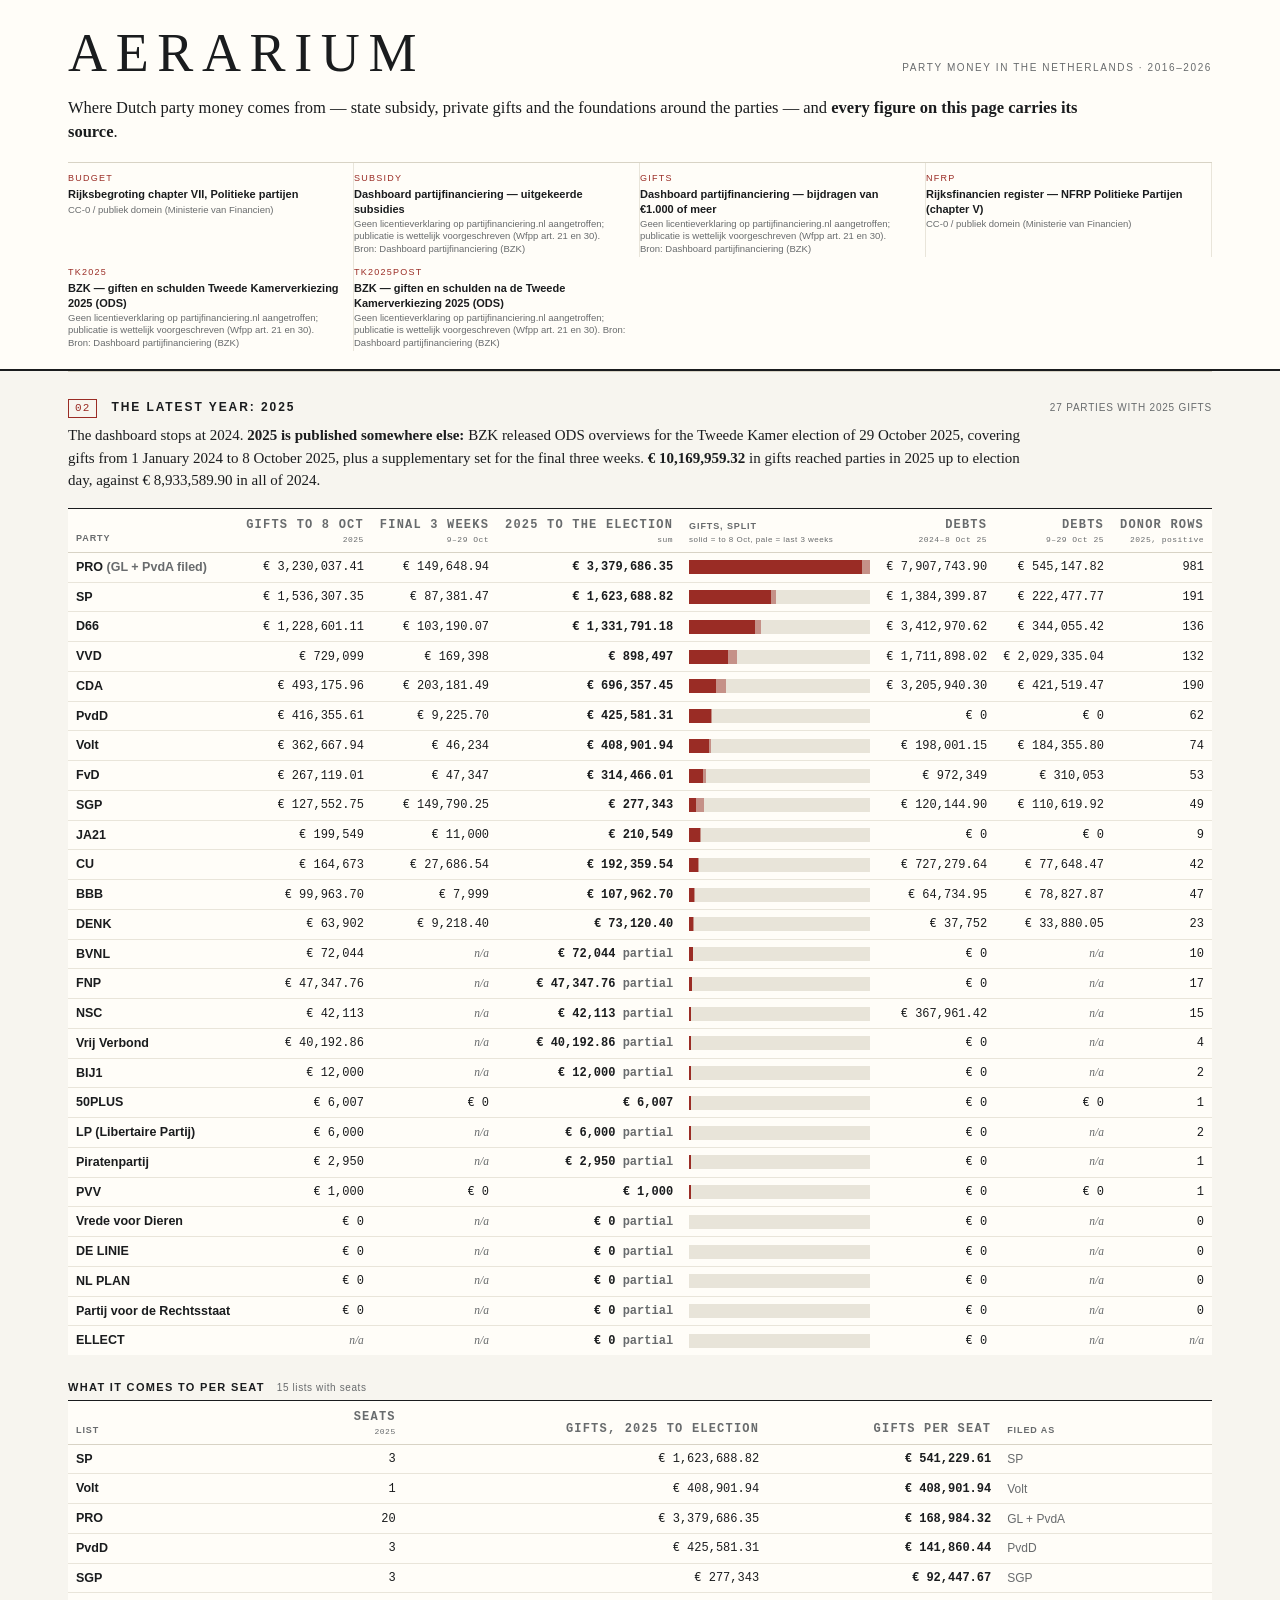
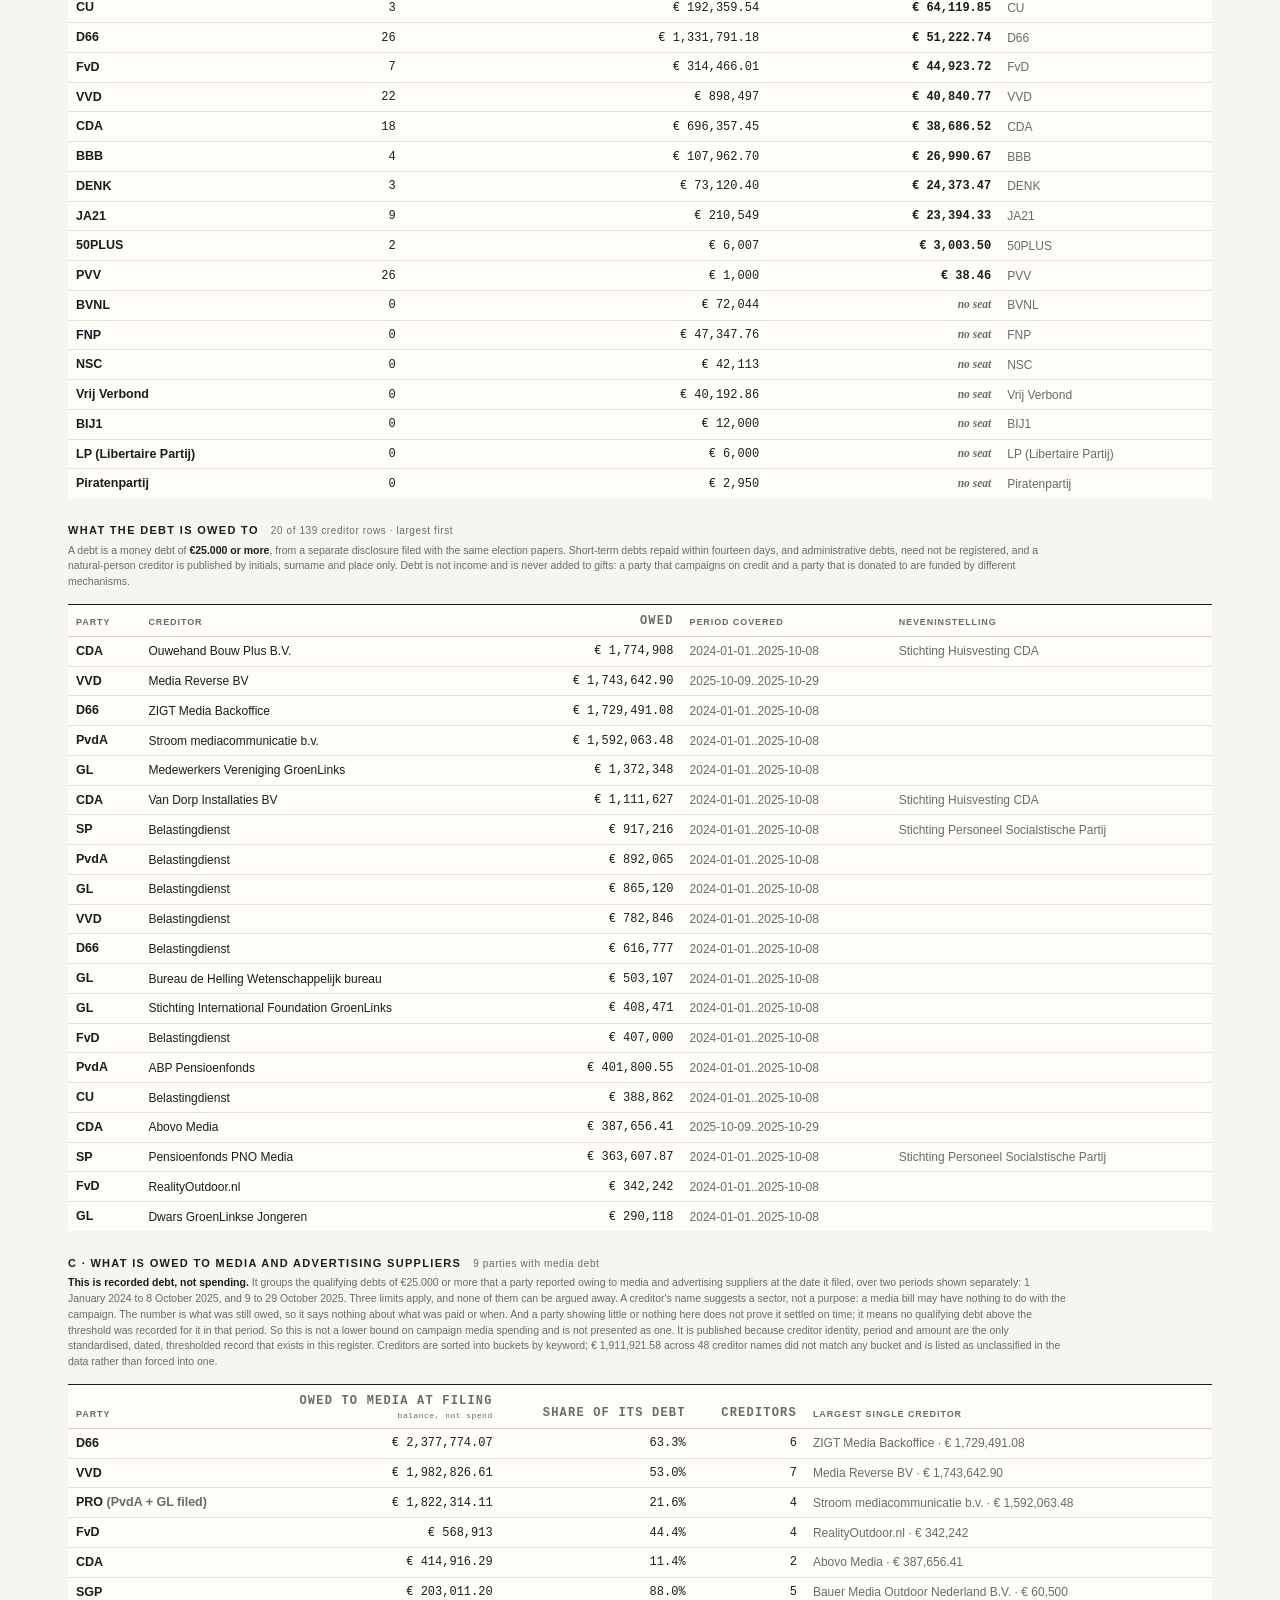
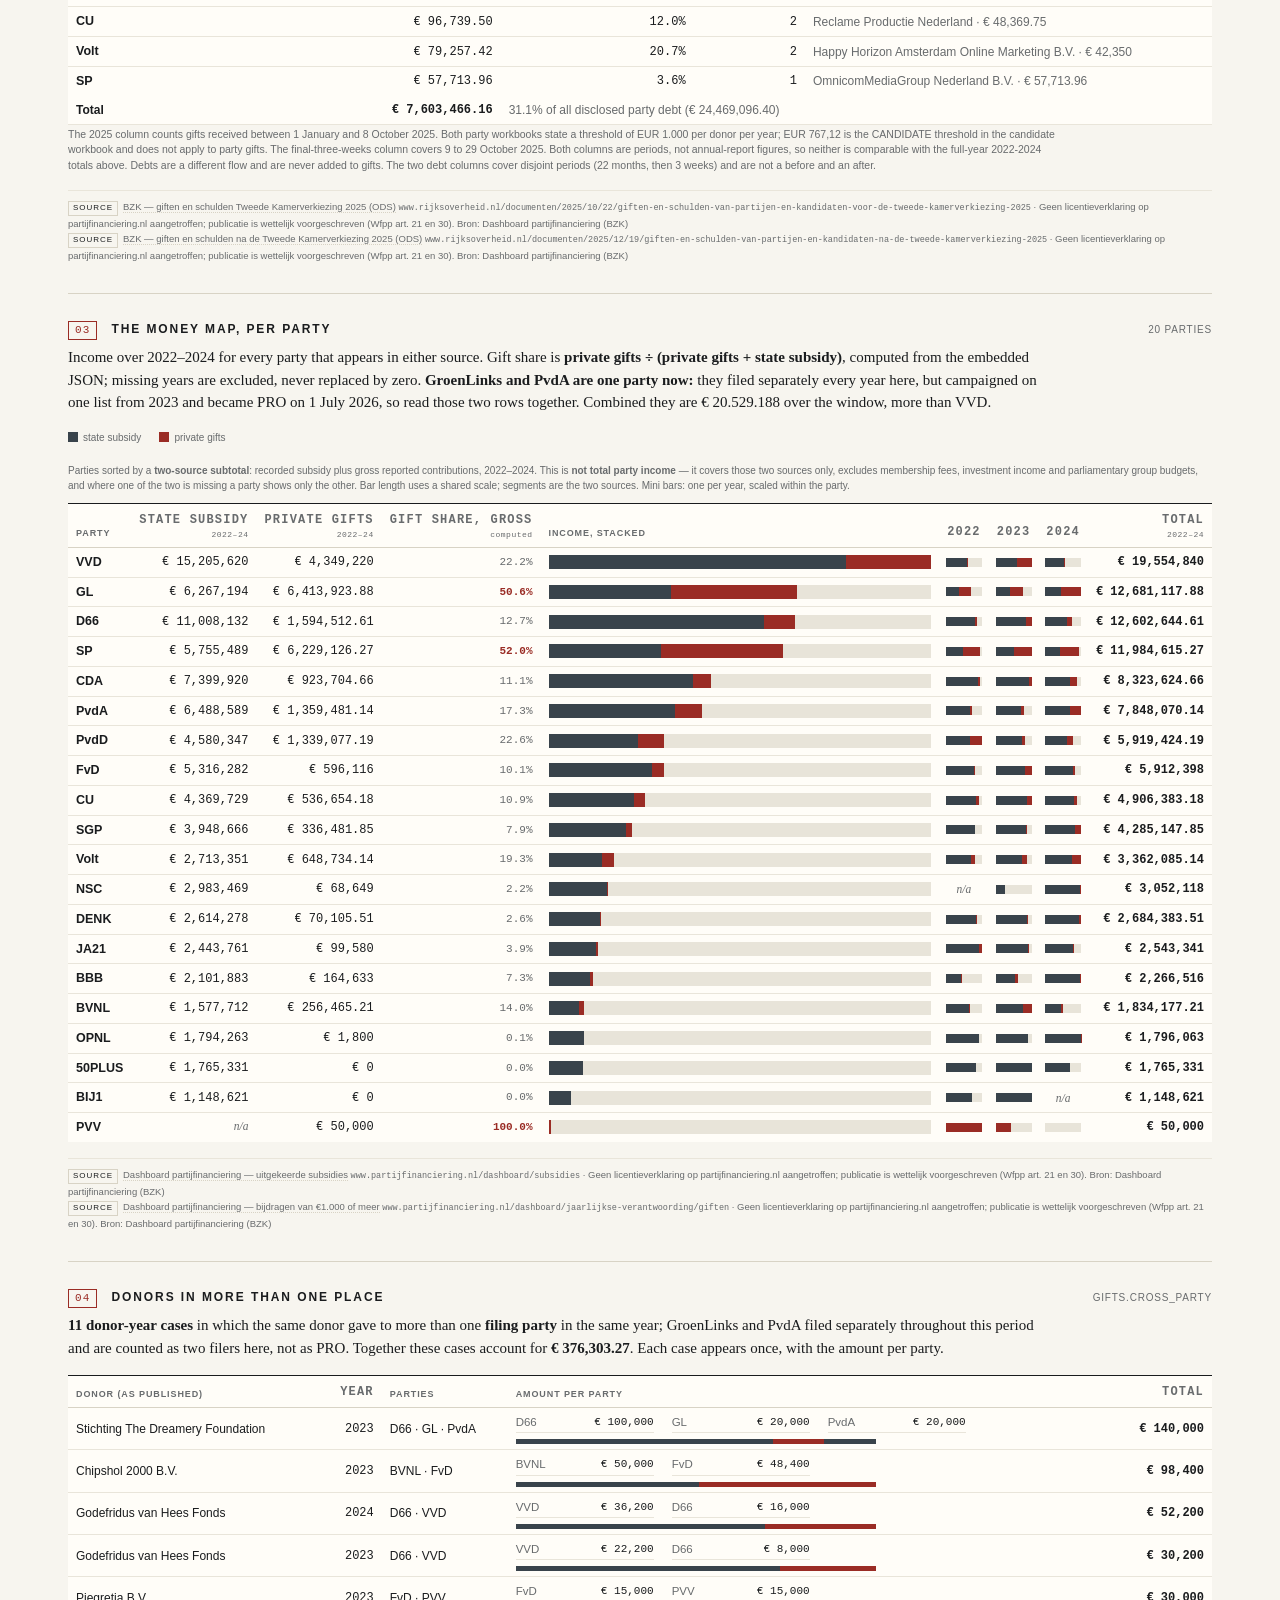
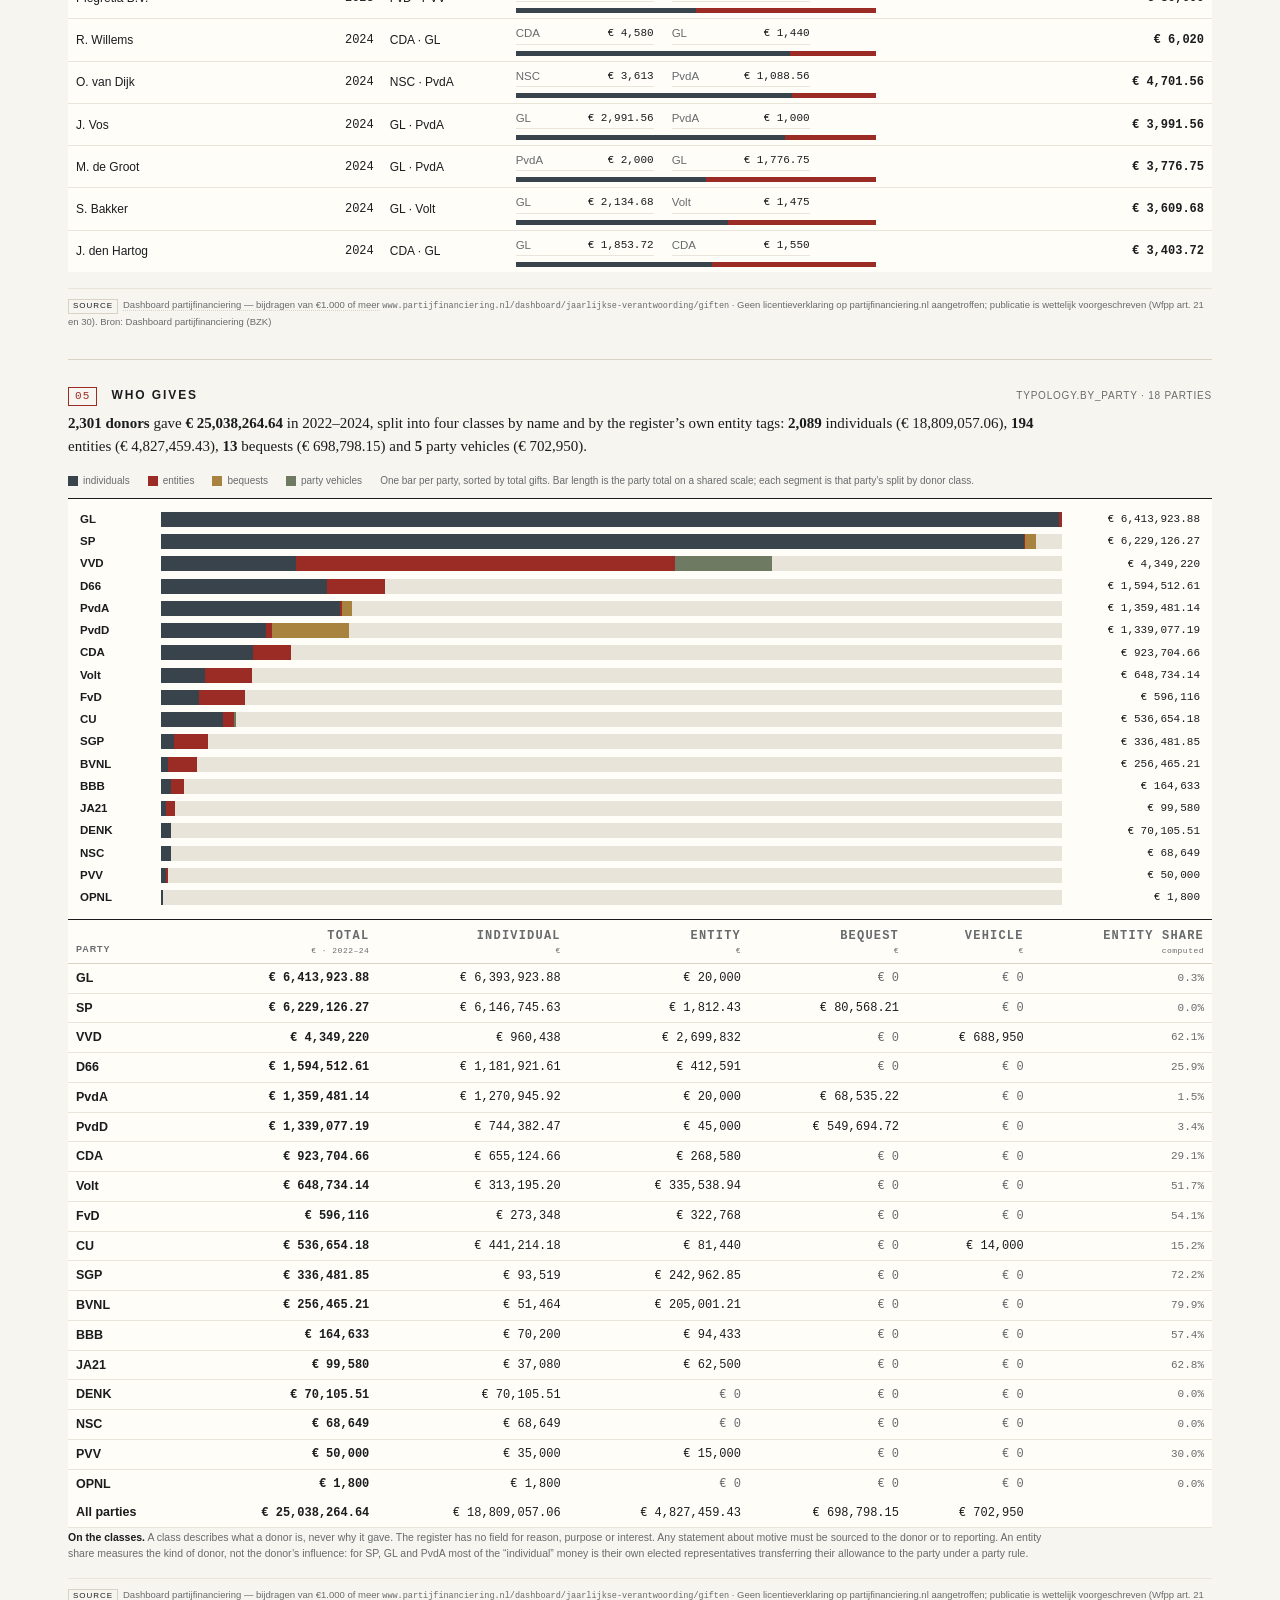
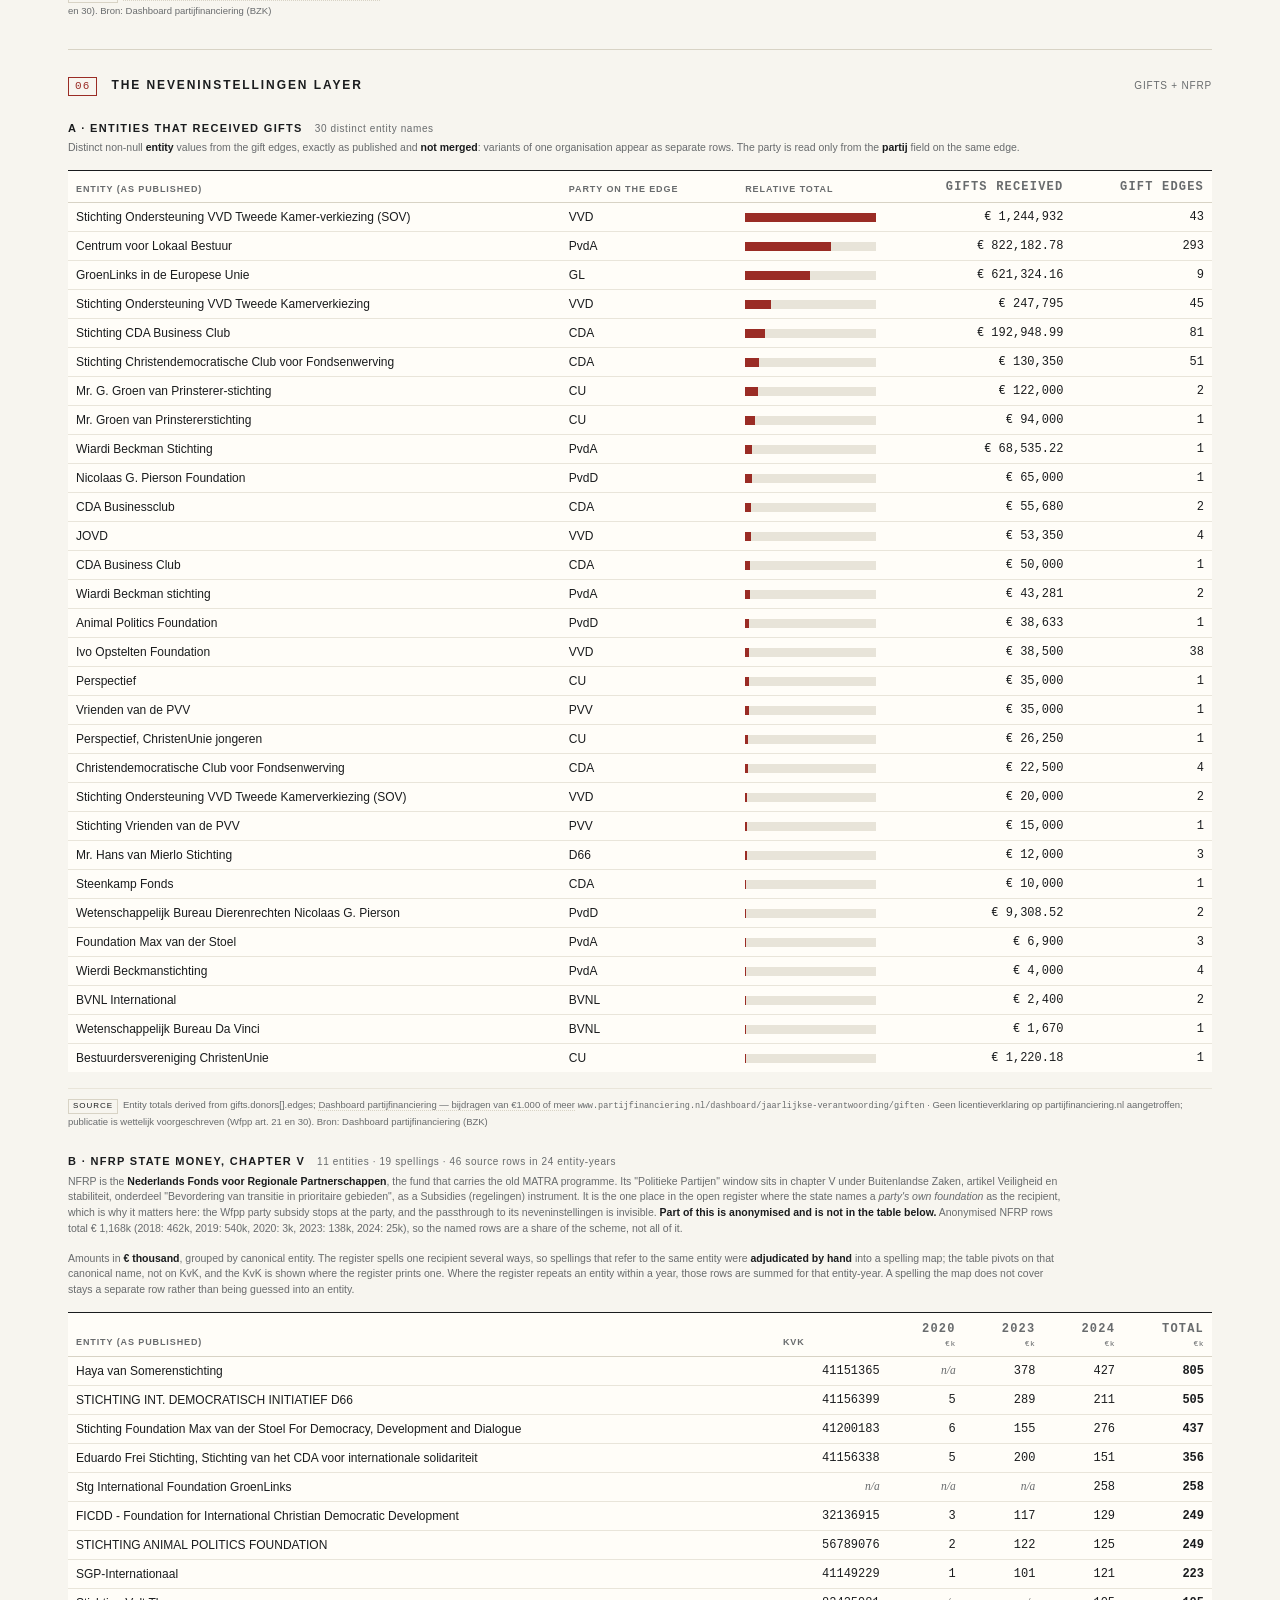
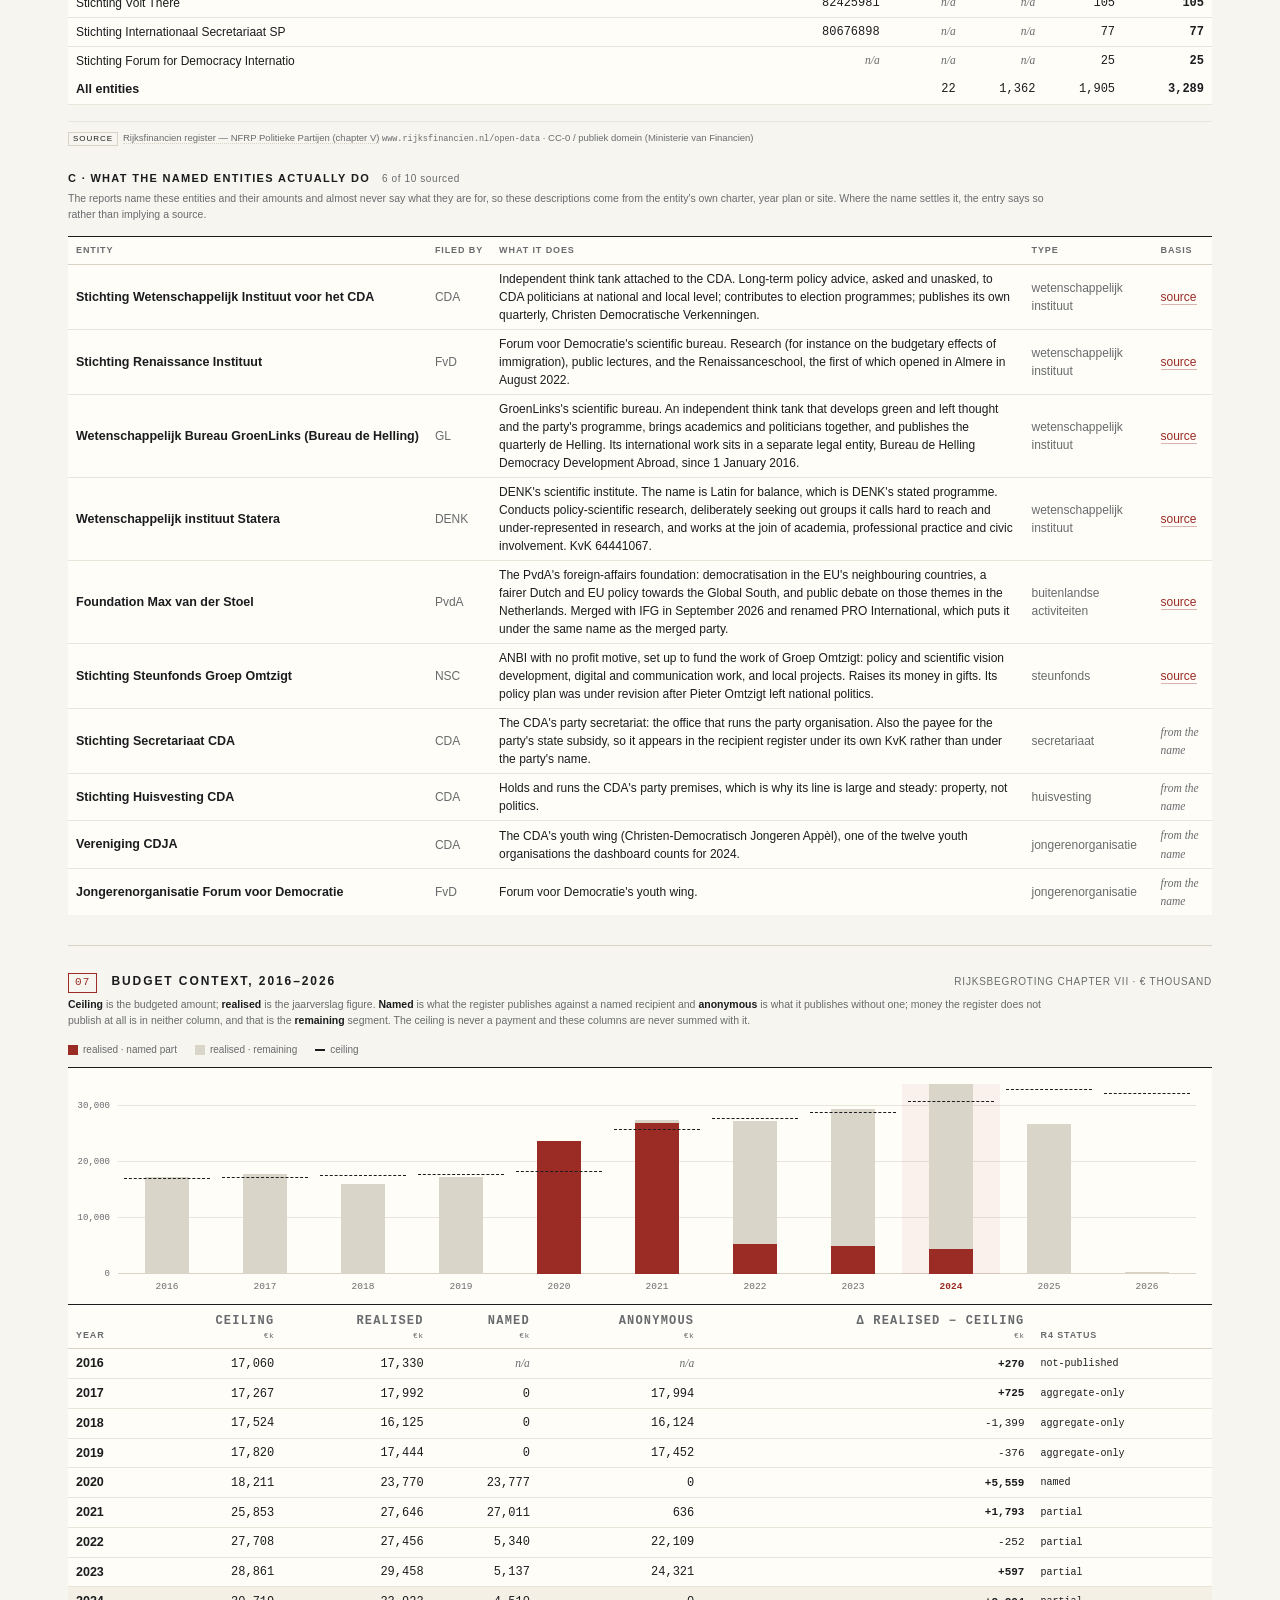
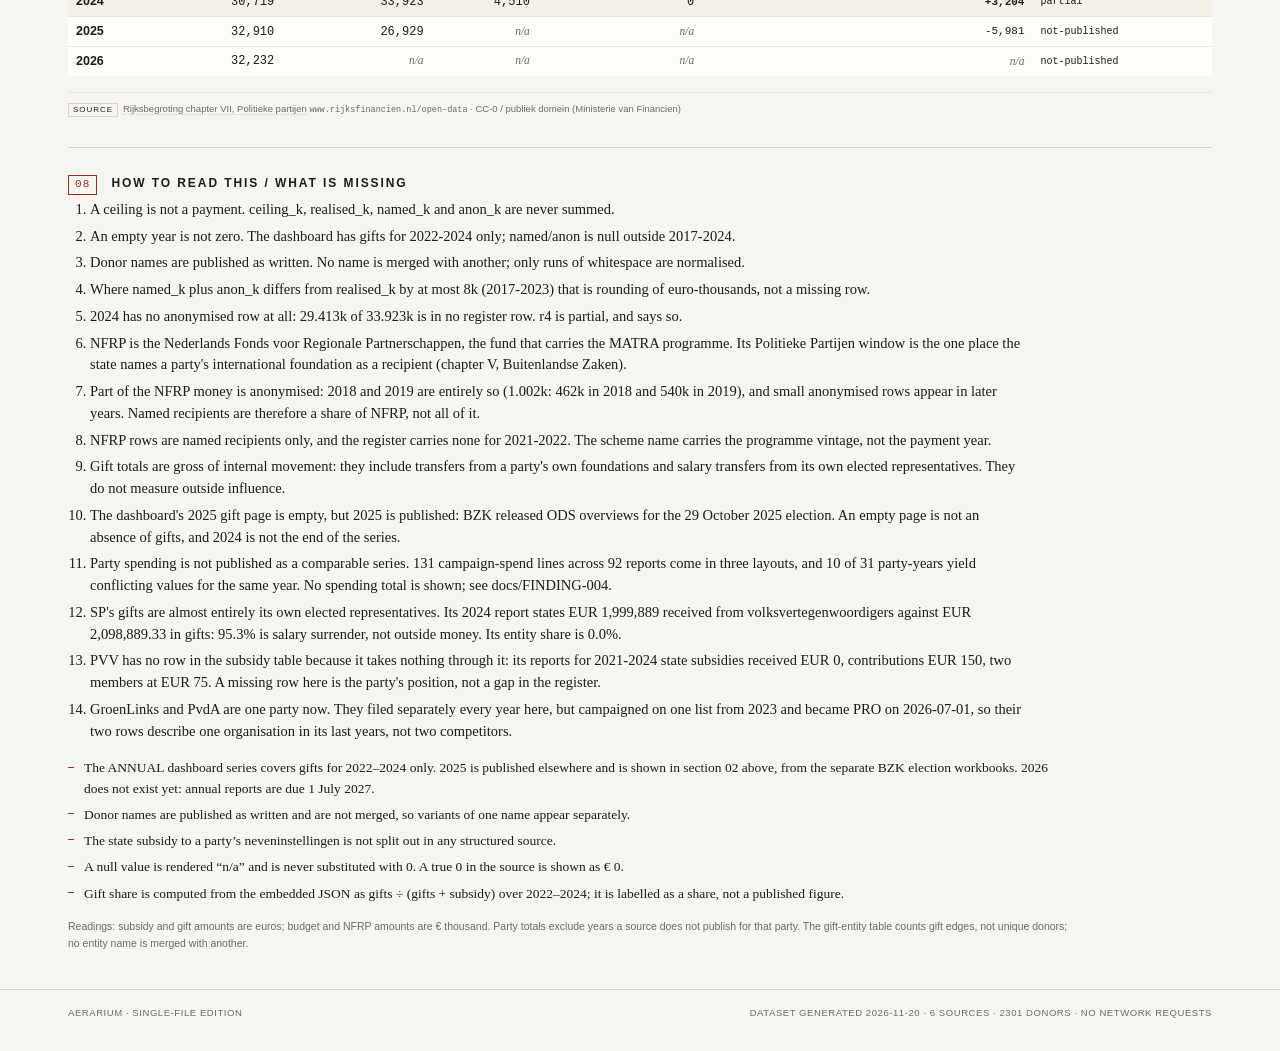
==== commit 0493861e: "fix: an identity asserted, a partition implied, and a join described wrongly A1:26. GRADING.md liste" ====
--- a/out/index.html
+++ b/out/index.html
@@ -370,7 +370,7 @@
 
     <div class="subhead"><h3>b · NFRP state money, chapter V</h3><span class="c" id="nfrp-count"></span></div>
     <p class="panelnote">NFRP is the <b>Nederlands Fonds voor Regionale Partnerschappen</b>, the fund that carries the old MATRA programme. Its "Politieke Partijen" window sits in chapter V under Buitenlandse Zaken, artikel Veiligheid en stabiliteit, onderdeel "Bevordering van transitie in prioritaire gebieden", as a Subsidies (regelingen) instrument. It is the one place in the open register where the state names a <i>party's own foundation</i> as the recipient, which is why it matters here: the Wfpp party subsidy stops at the party, and the passthrough to its neveninstellingen is invisible. <span id="nfrp-anon"></span></p>
-    <p class="panelnote">Amounts in <b>€ thousand</b>, grouped by KvK. The register spells one recipient several ways, so rows sharing a KvK are one entity; where a KvK is missing, the name stands alone and no merge is attempted. Where the register repeats an entity within a year, those rows are summed for that entity-year.</p>
+    <p class="panelnote">Amounts in <b>€ thousand</b>, grouped by canonical entity. The register spells one recipient several ways, so spellings that refer to the same entity were <b>adjudicated by hand</b> into a spelling map; the table pivots on that canonical name, not on KvK, and the KvK is shown where the register prints one. Where the register repeats an entity within a year, those rows are summed for that entity-year. A spelling the map does not cover stays a separate row rather than being guessed into an entity.</p>
     <div class="tablewrap" id="nfrp-table"></div>
     <p class="srcline" id="nfrp-src"></p>
 
@@ -385,7 +385,7 @@
       <h2>Budget context, 2016–2026</h2>
       <span class="sec-meta">Rijksbegroting chapter VII · € thousand</span>
     </div>
-    <p class="panelnote"><b>Ceiling</b> is the budgeted amount; <b>realised</b> is the jaarverslag figure. <b>Named</b> is the part of the realisation attributed to a named recipient; <b>anonymous</b> is the anonymous part. The ceiling is never a payment and these columns are never summed with it.</p>
+    <p class="panelnote"><b>Ceiling</b> is the budgeted amount; <b>realised</b> is the jaarverslag figure. <b>Named</b> is what the register publishes against a named recipient and <b>anonymous</b> is what it publishes without one; money the register does not publish at all is in neither column, and that is the <b>remaining</b> segment. The ceiling is never a payment and these columns are never summed with it.</p>
     <div class="legend">
       <span class="key"><i class="sw gift"></i>realised · named part</span>
       <span class="key"><i class="sw und"></i>realised · remaining</span>
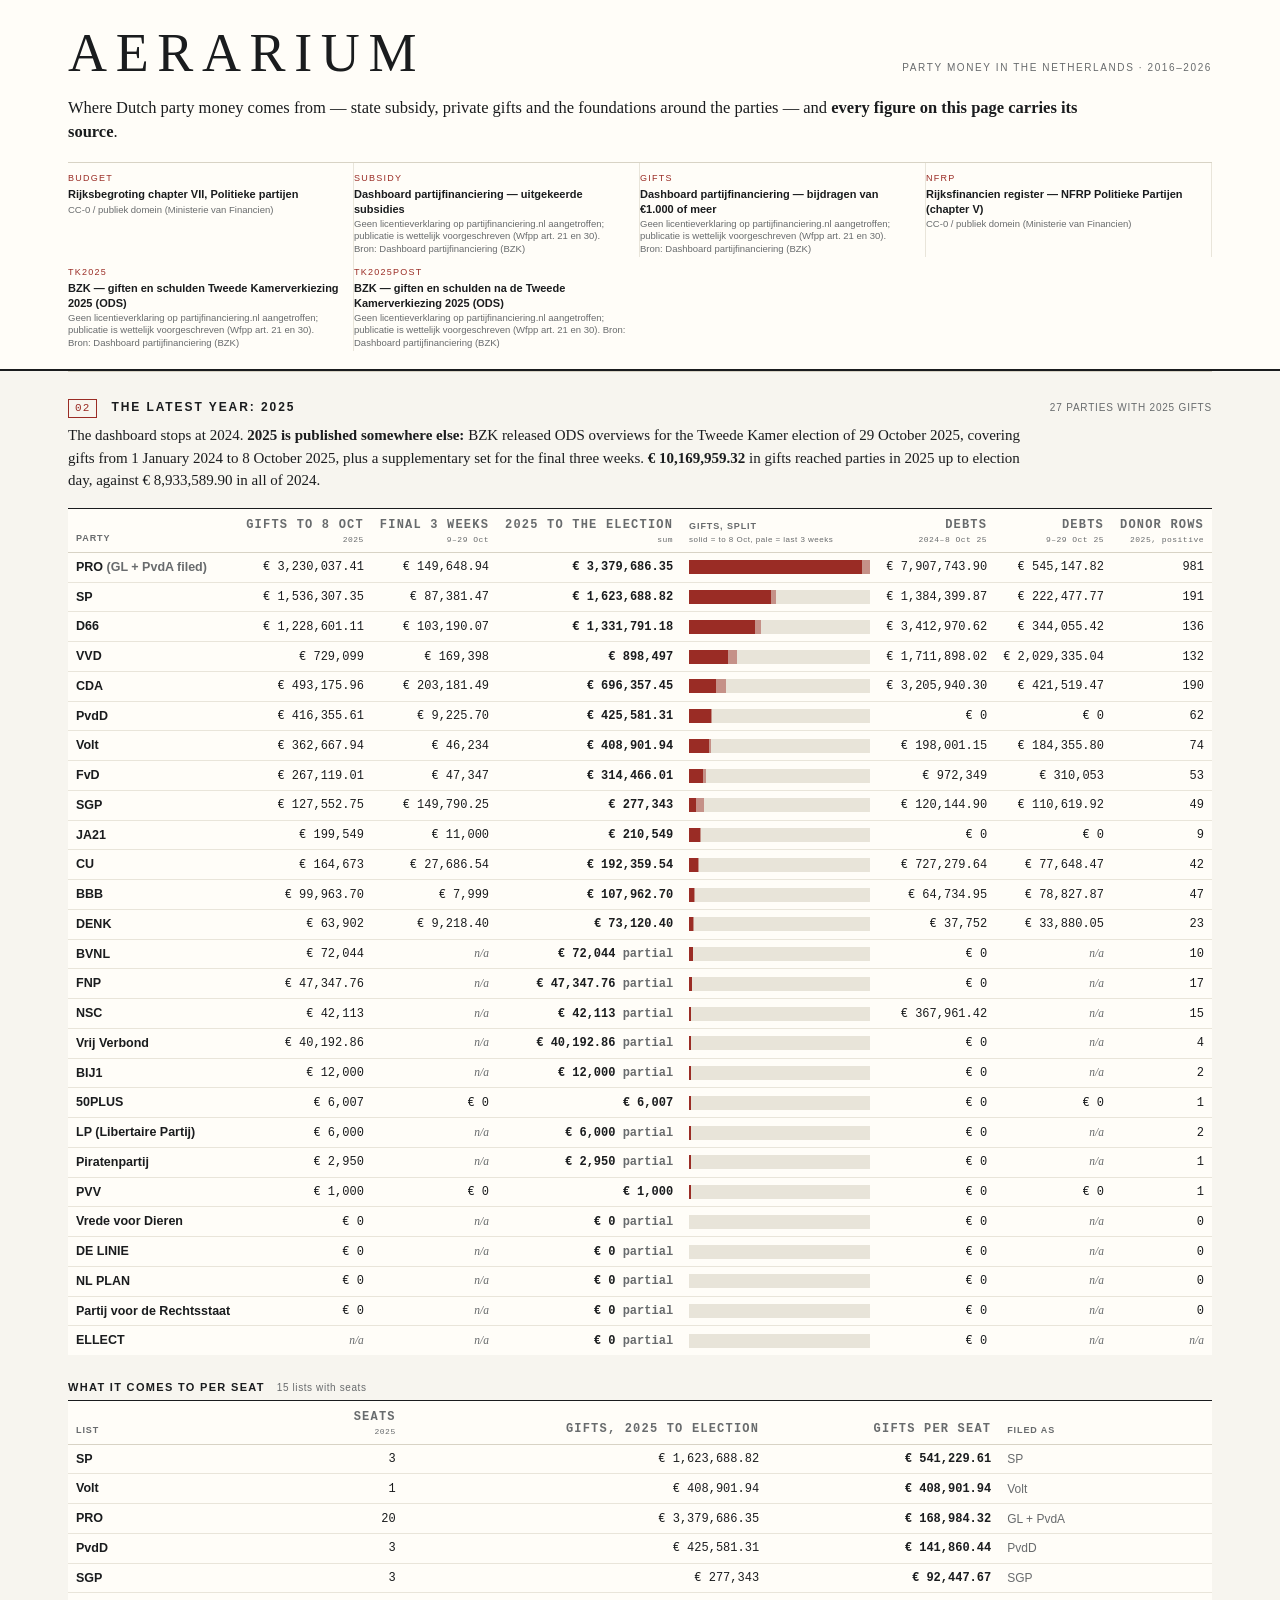
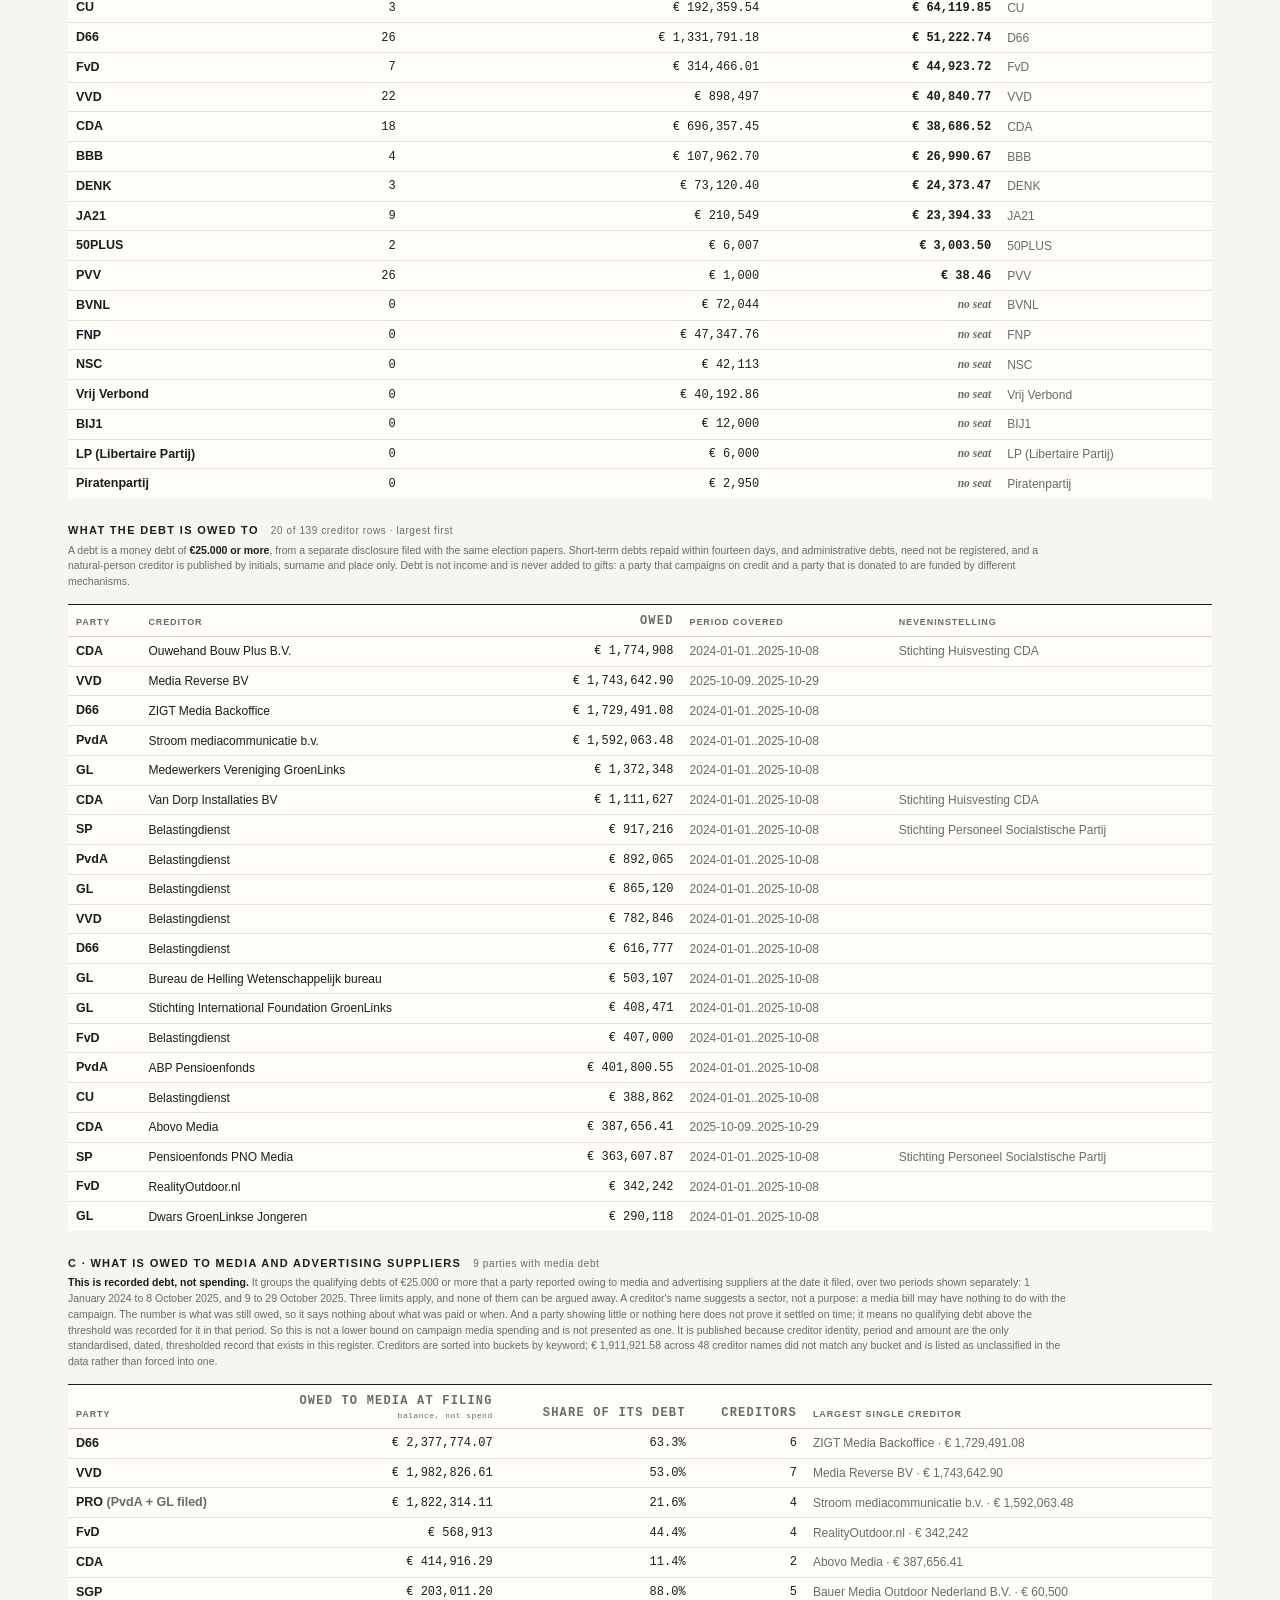
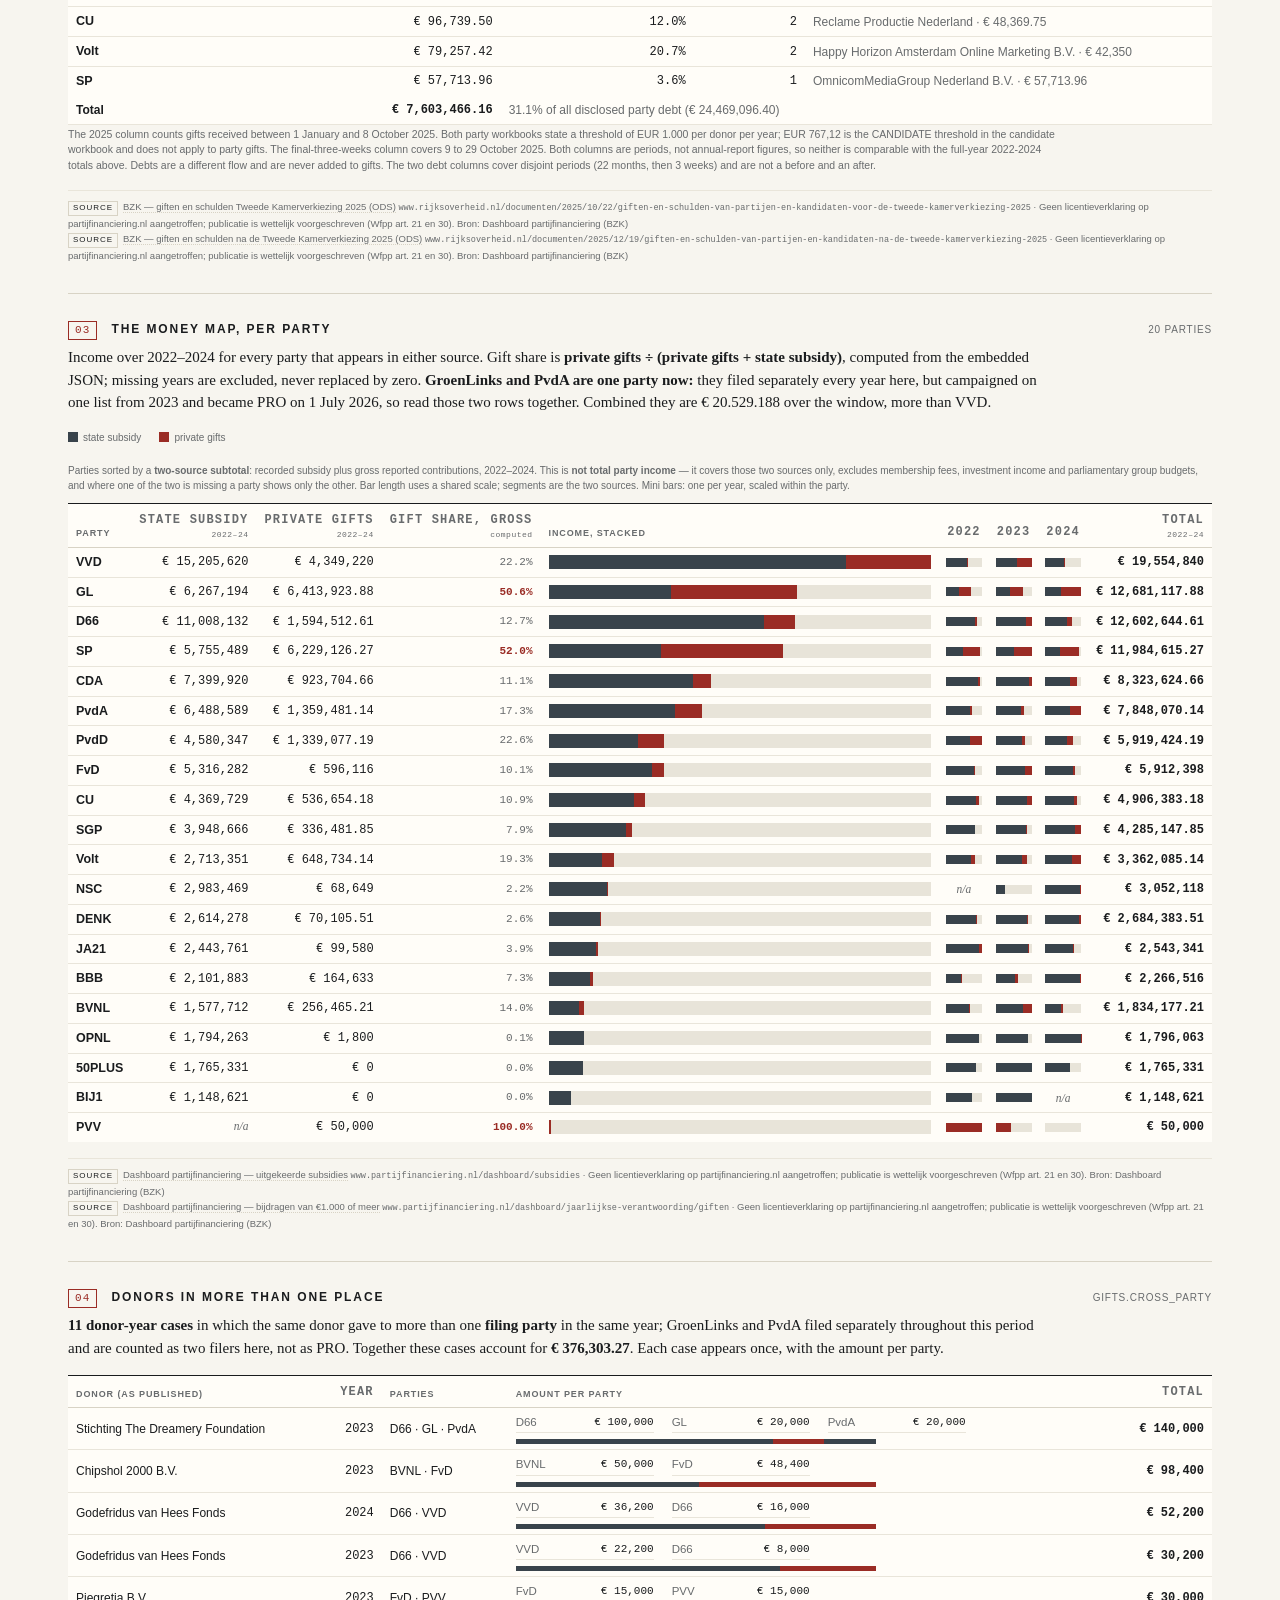
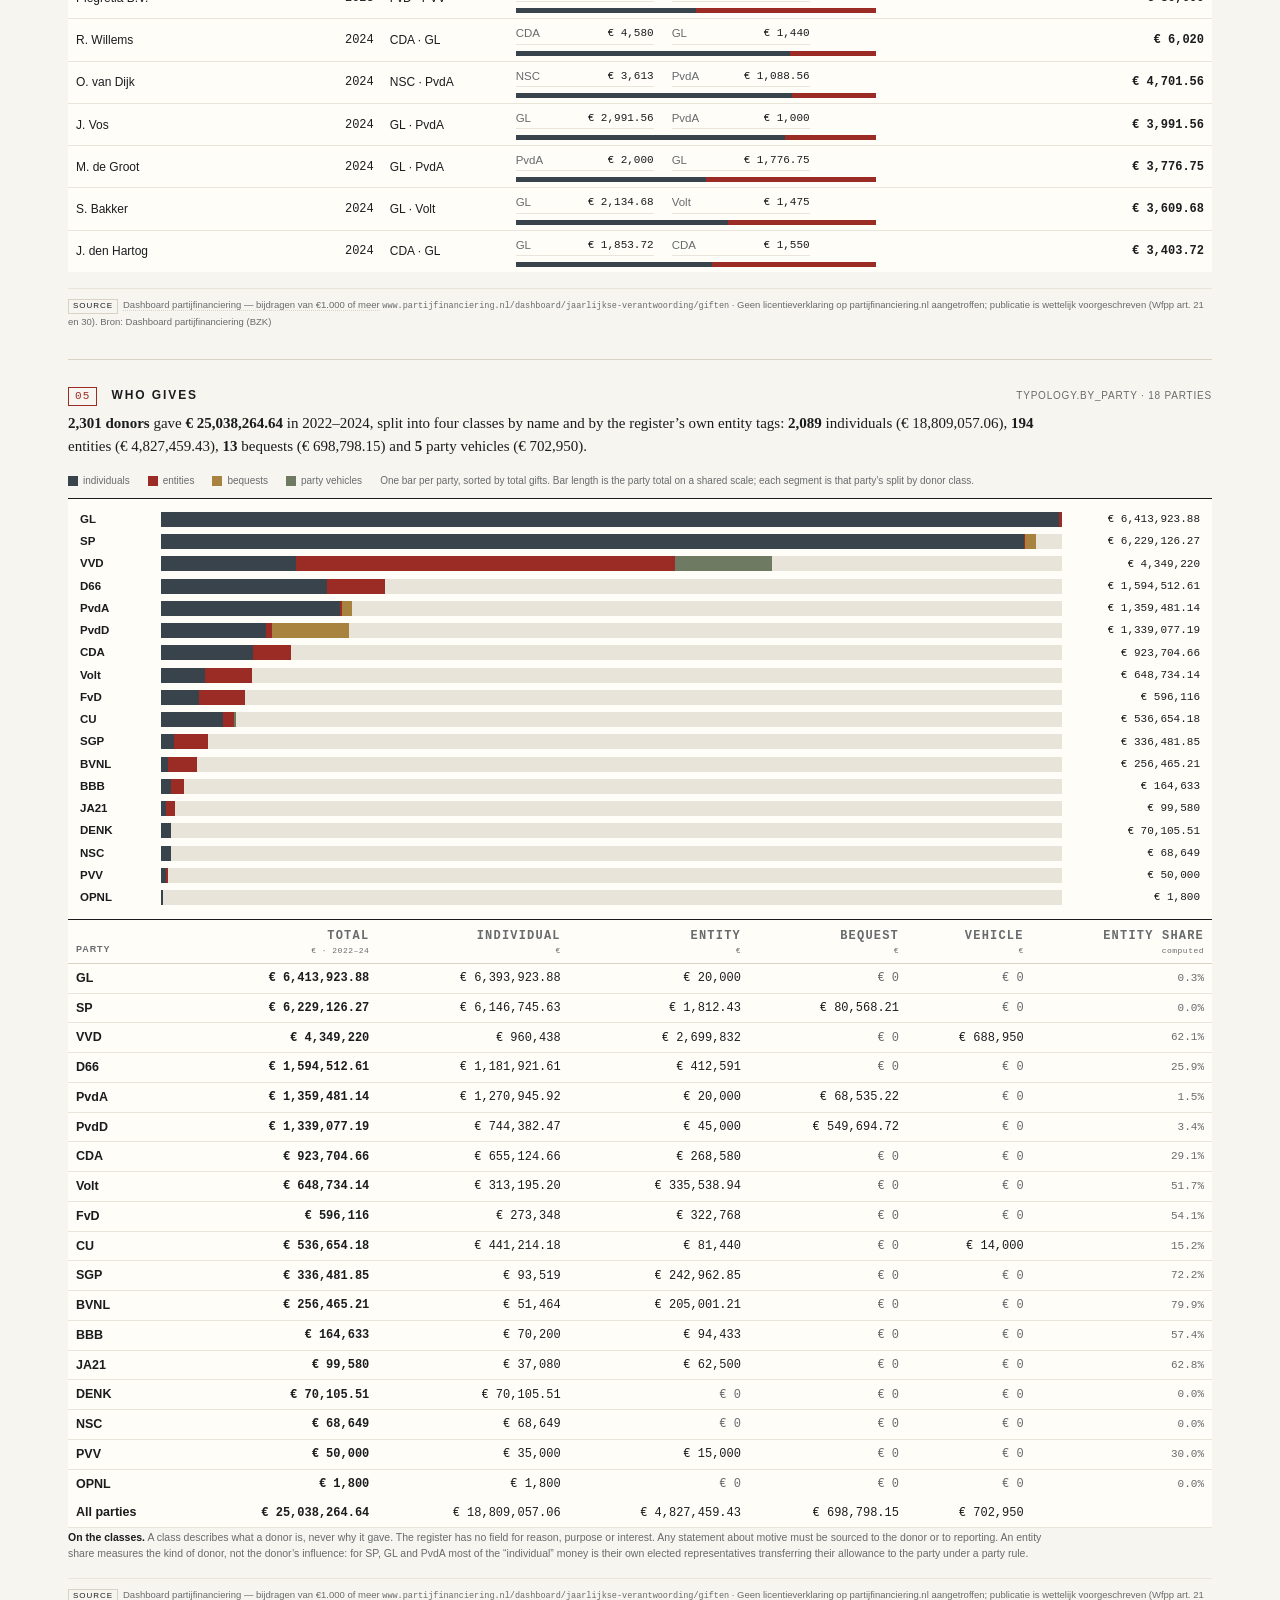
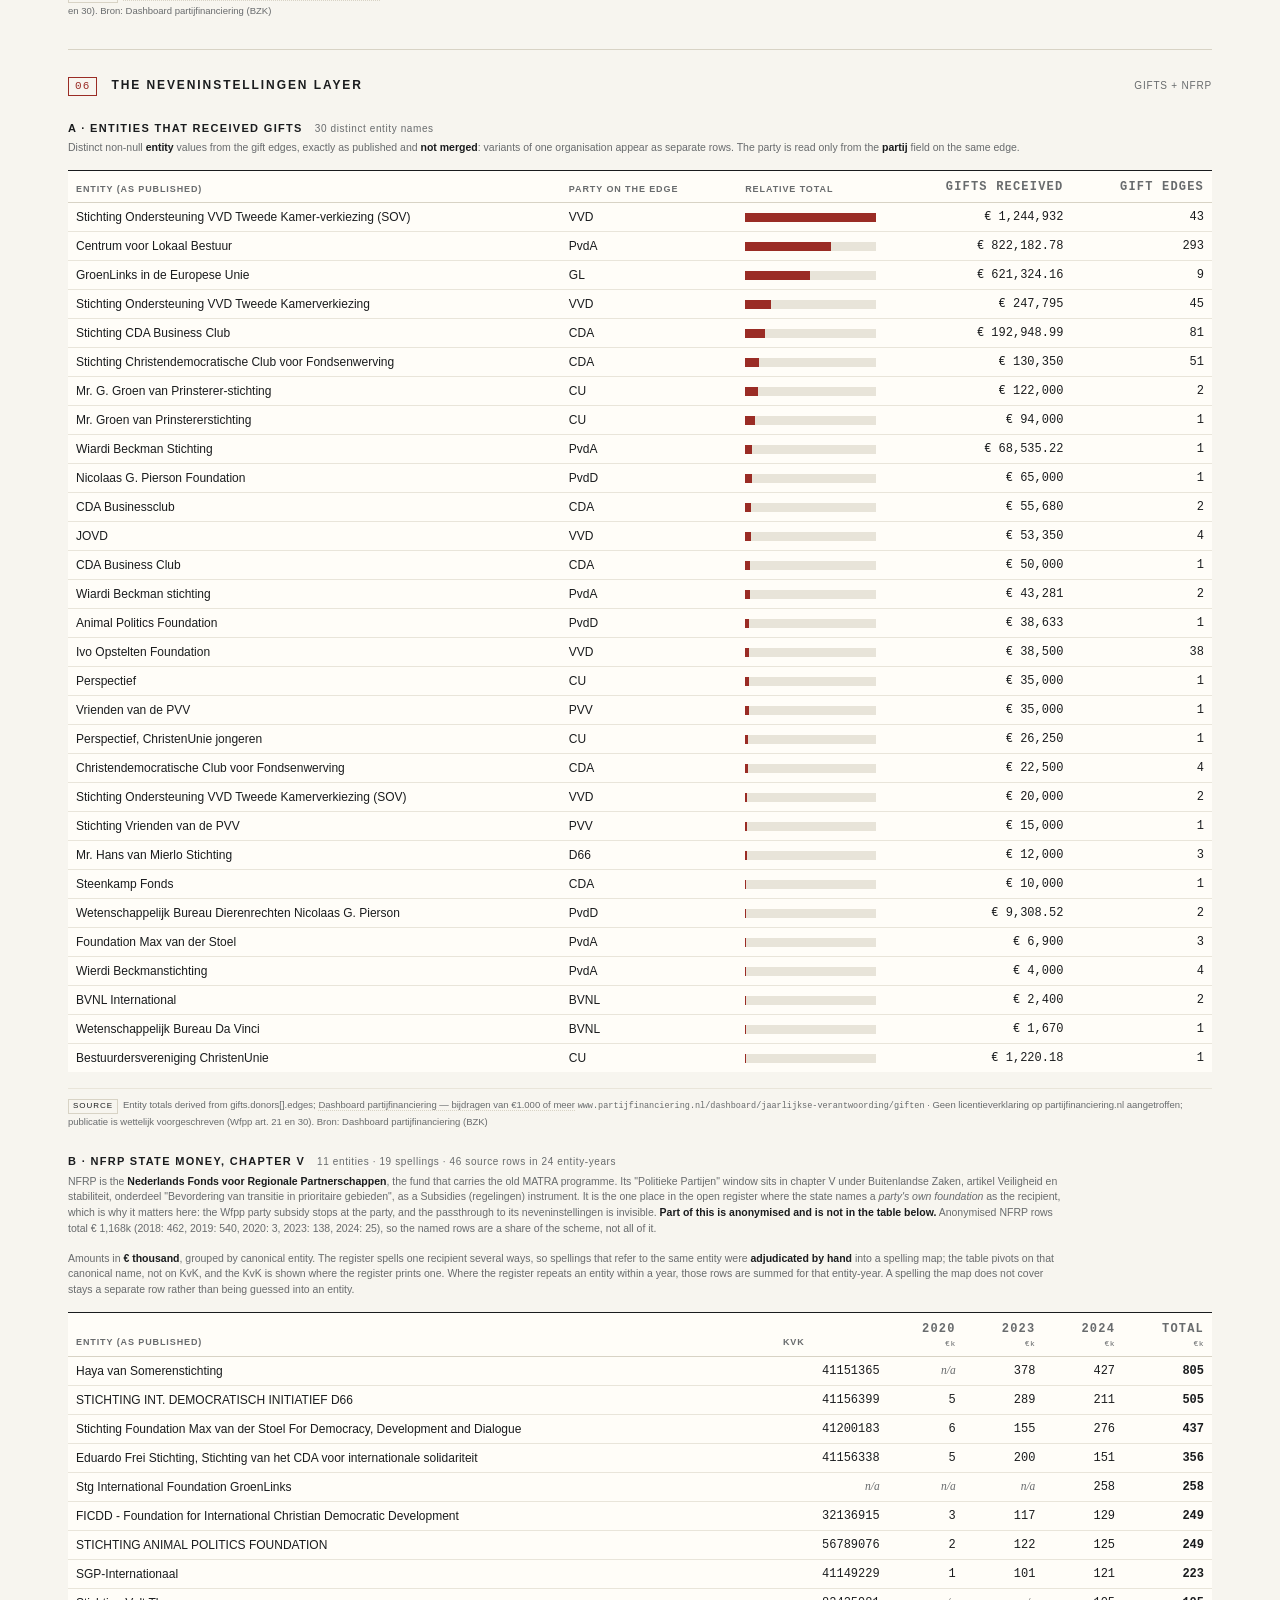
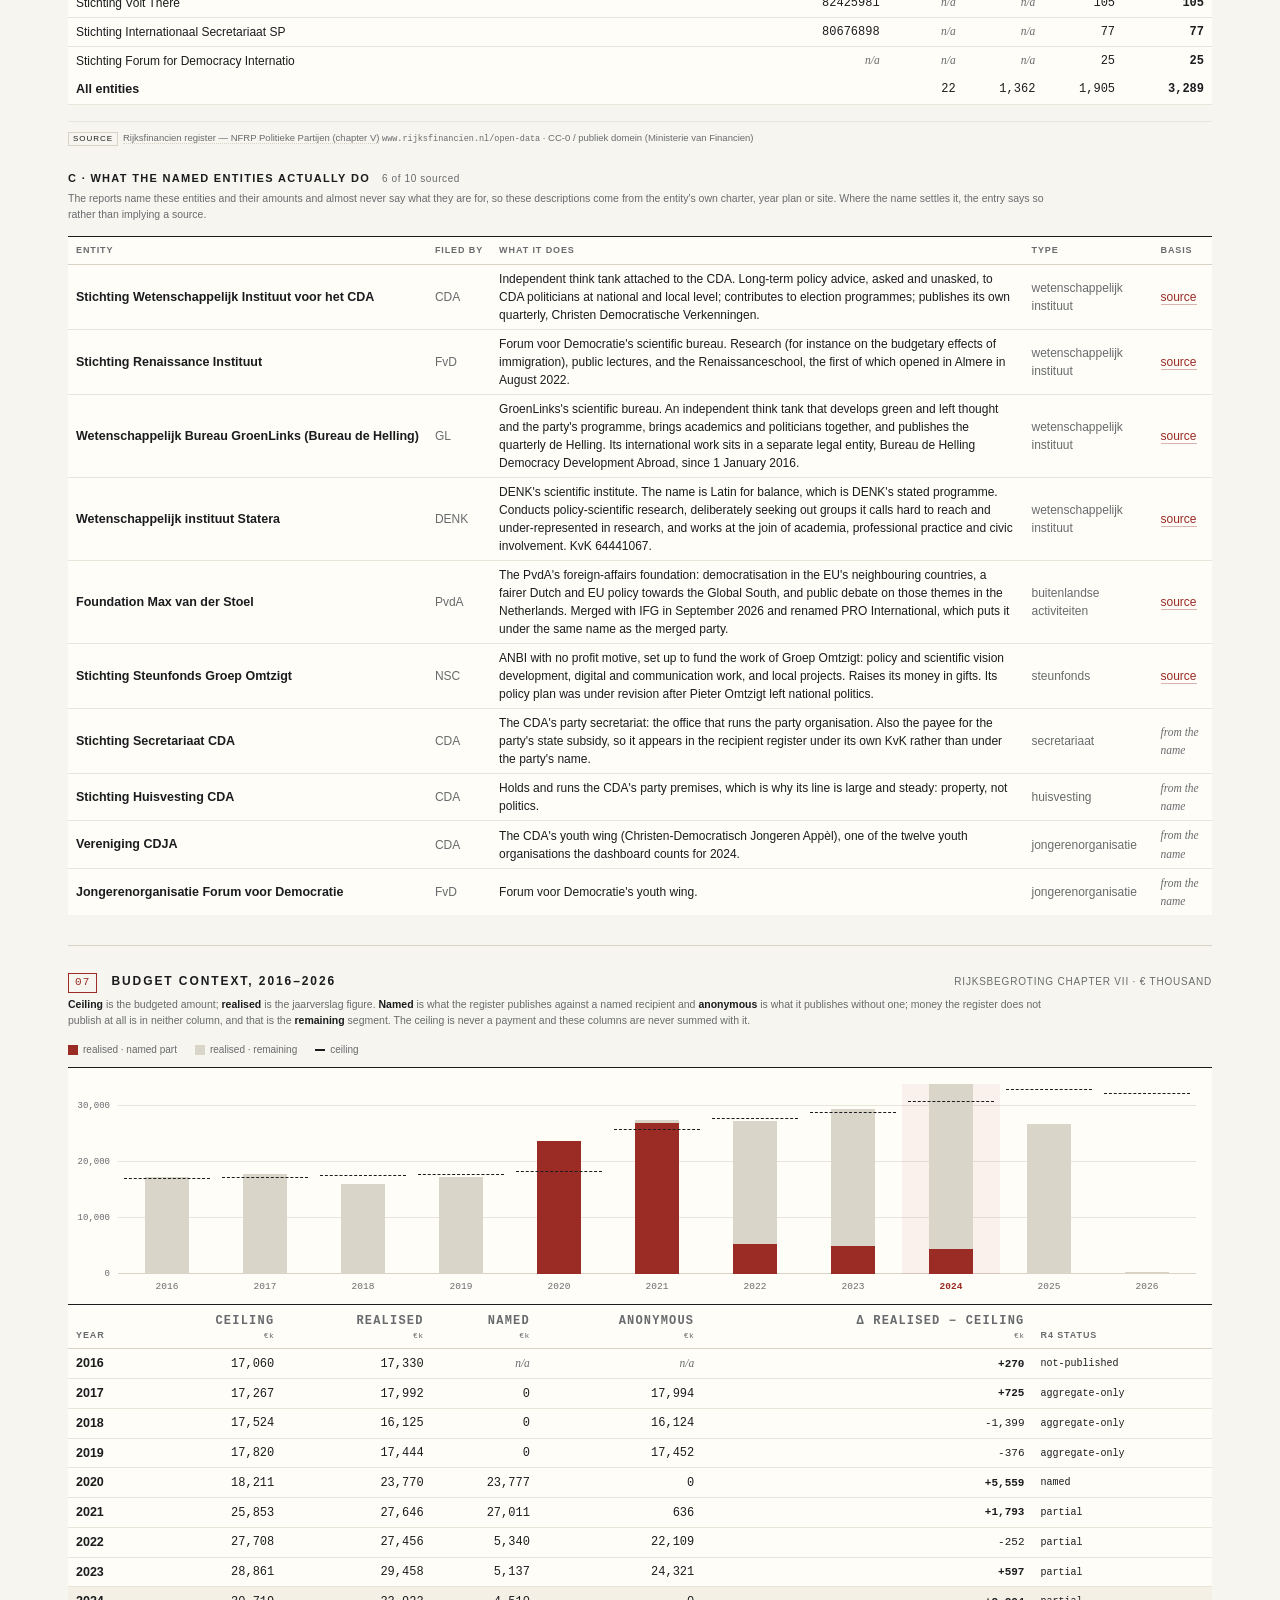
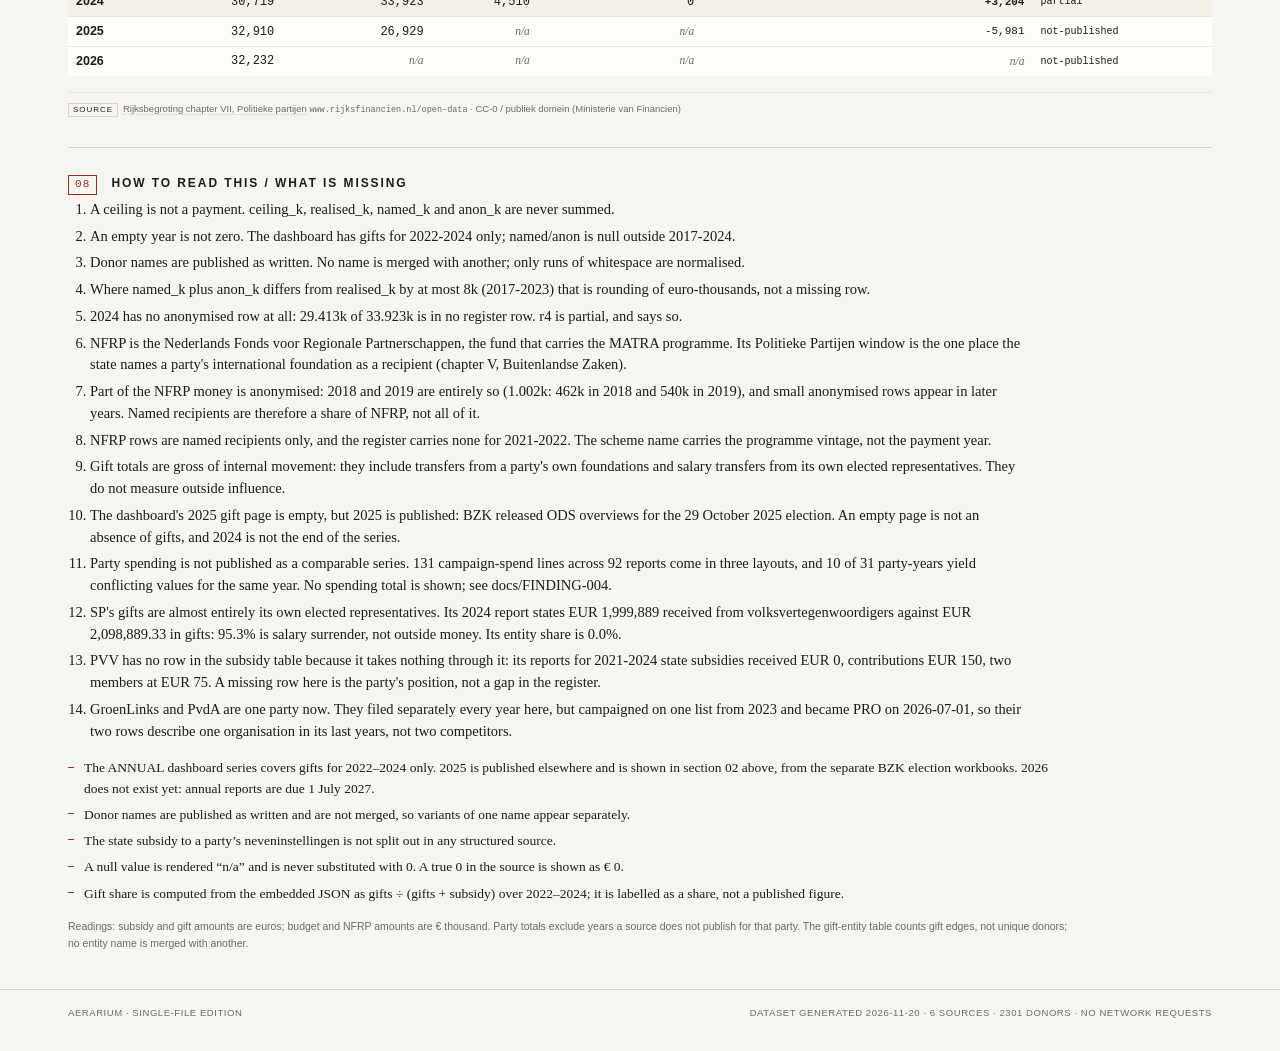
==== commit dfe03a4b: "fix: the unit is stated once, not on every value A1:16 second half, which I left open last time and " ====
--- a/out/index.html
+++ b/out/index.html
@@ -934,7 +934,7 @@
   var anon = (DATA.nfrp_anon || []);
   if(anon.length){
     var anonTotal = anon.reduce(function(a,r){ return a + r.bedrag_k; }, 0);
-    var bits = anon.map(function(r){ return r.jaar+': '+pnum(r.bedrag_k)+'k'; });
+    var bits = anon.map(function(r){ return r.jaar+': '+pnum(r.bedrag_k); });
     document.getElementById('nfrp-anon').innerHTML =
       '<b>Part of this is anonymised and is not in the table below.</b> Anonymised NFRP rows total '+
       '<span class="nw">\u20ac\u00a0'+pnum(anonTotal,0)+'k</span> ('+esc(bits.join(', '))+'), so the named rows '+
@@ -1016,10 +1016,10 @@
     var mark = r.jaar === 2024 ? ' mark' : '';
     var tipText = [
       r.jaar + ' — all amounts in € thousand',
-      line('Ceiling', r.ceiling_k == null ? 'n/a' : pnum(r.ceiling_k)+'k'),
-      line('Realised', r.realised_k == null ? 'n/a' : pnum(r.realised_k)+'k'),
-      line('Named part', r.named_k == null ? 'n/a' : pnum(r.named_k)+'k'),
-      line('Anonymous part', r.anon_k == null ? 'n/a' : pnum(r.anon_k)+'k'),
+      line('Ceiling', r.ceiling_k == null ? 'n/a' : pnum(r.ceiling_k)),
+      line('Realised', r.realised_k == null ? 'n/a' : pnum(r.realised_k)),
+      line('Named part', r.named_k == null ? 'n/a' : pnum(r.named_k)),
+      line('Anonymous part', r.anon_k == null ? 'n/a' : pnum(r.anon_k)),
       line('Disclosure', r.r4)
     ].join('\n');
     return '<div class="bcol'+mark+'">' +
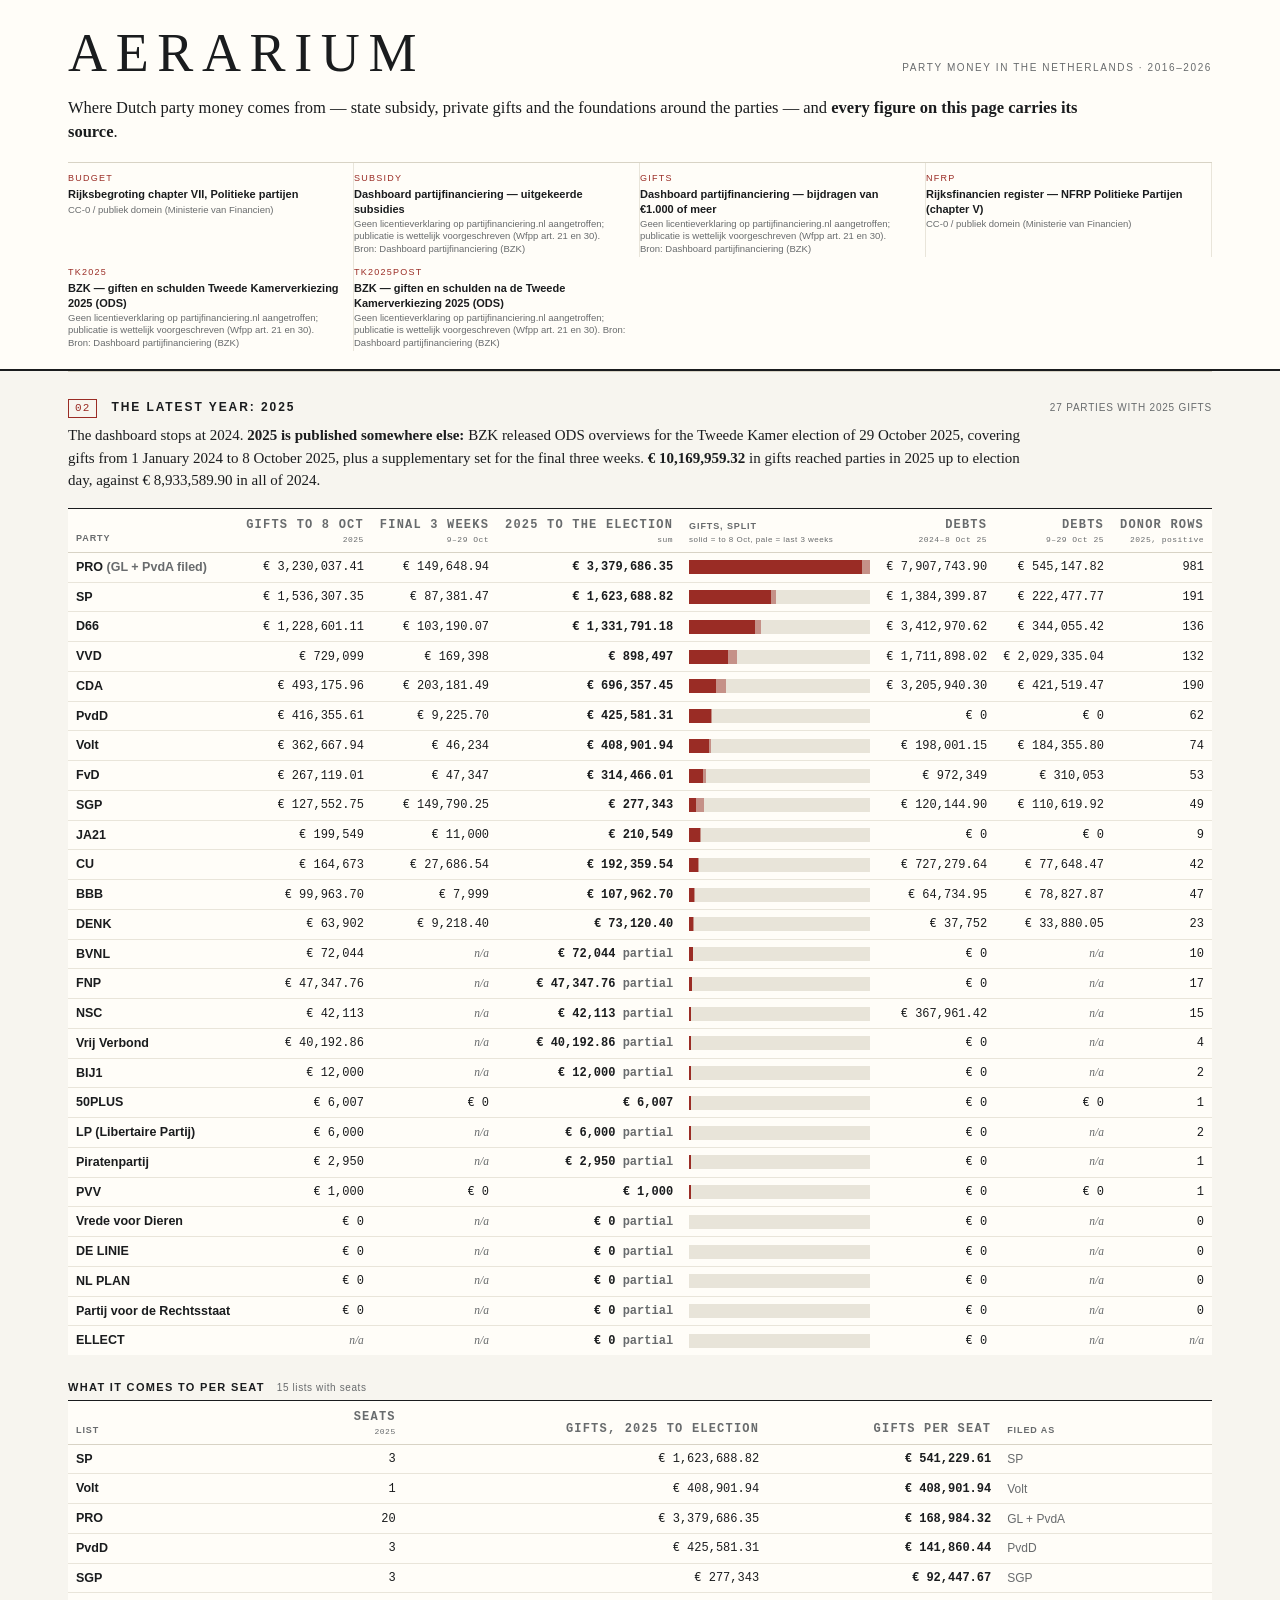
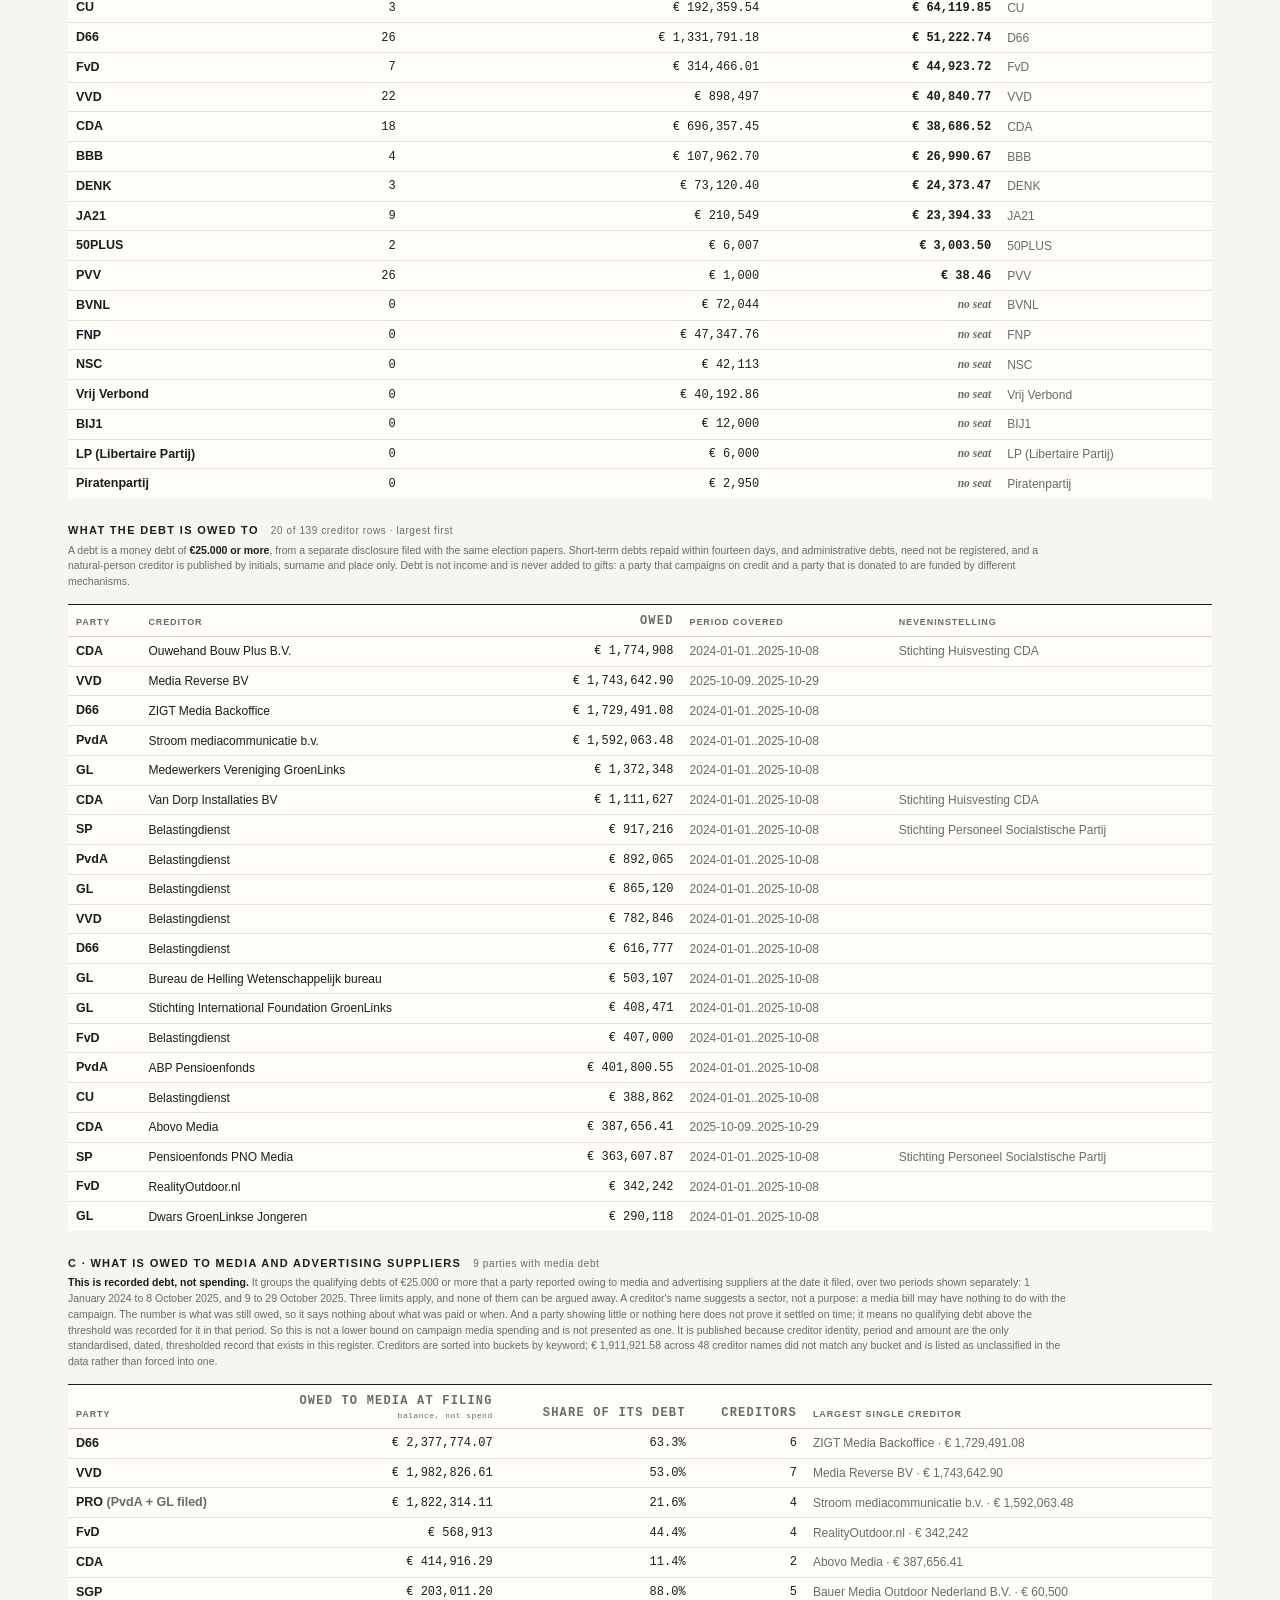
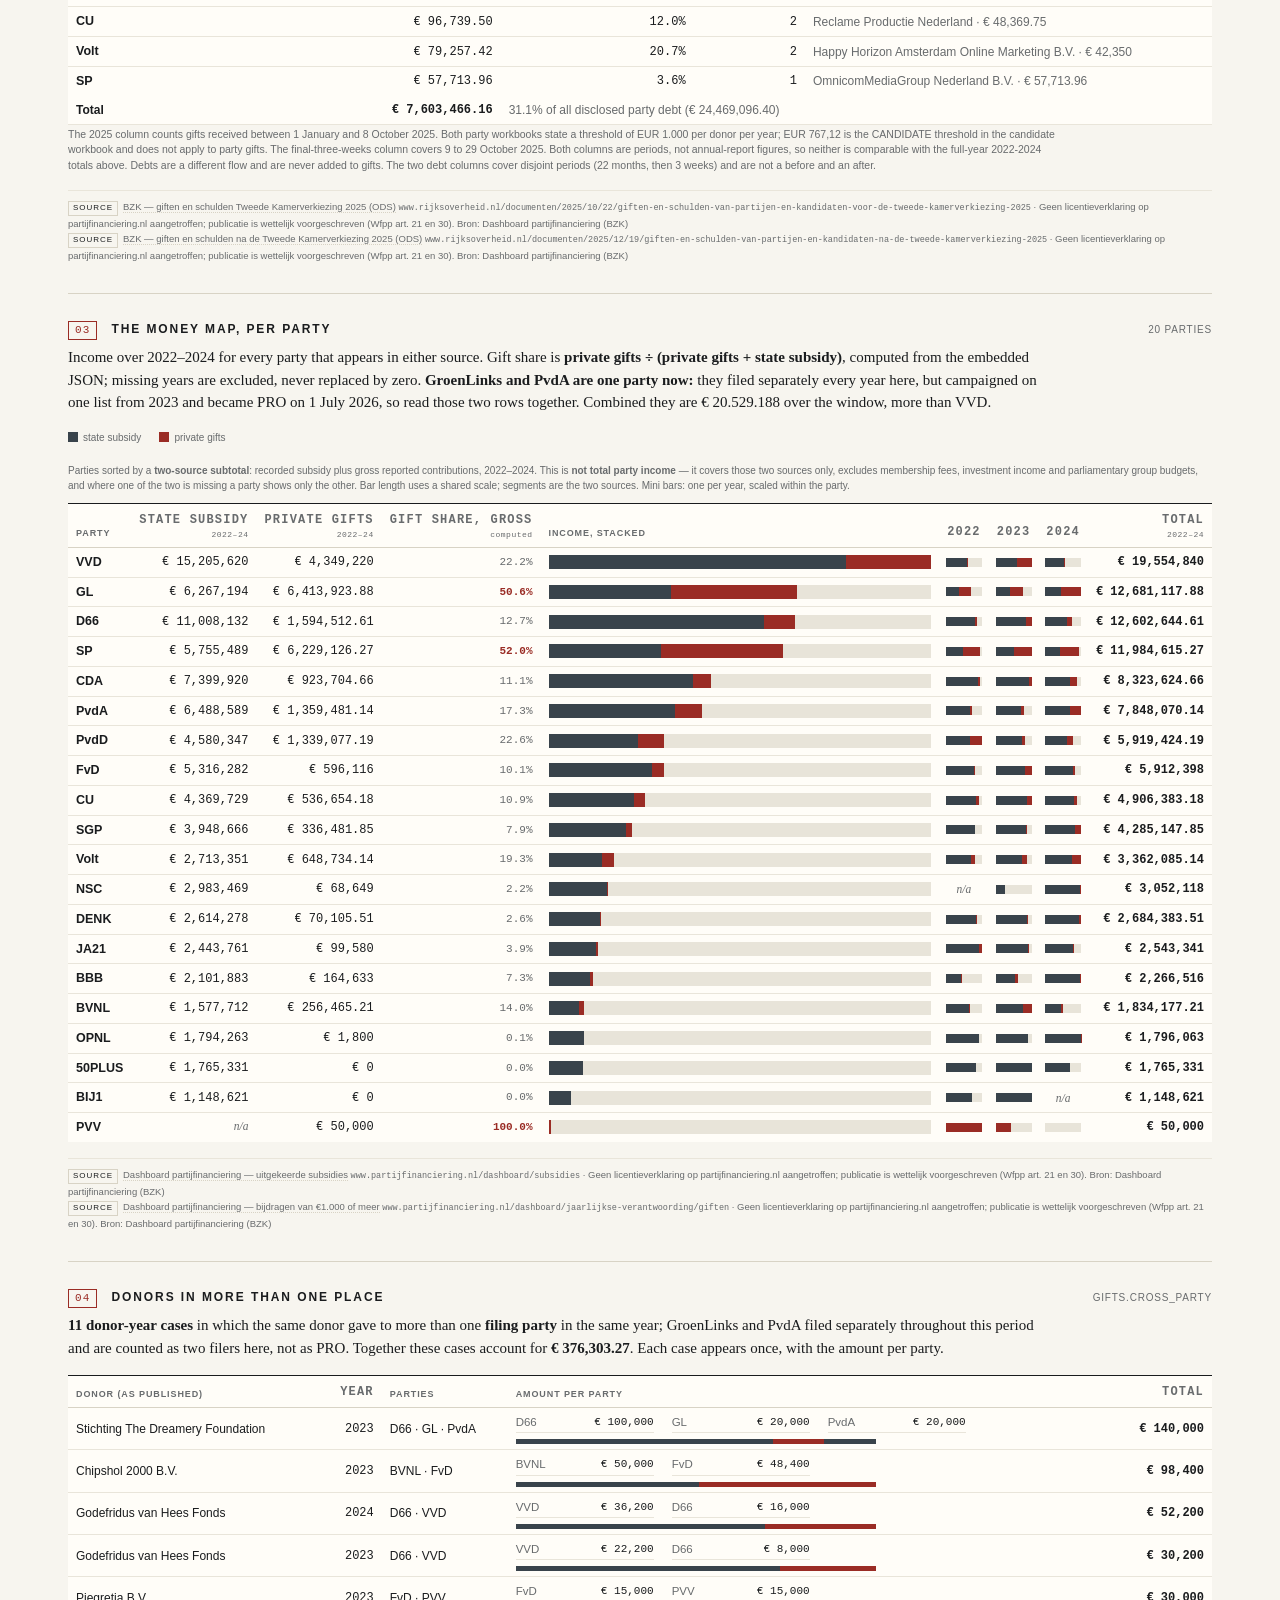
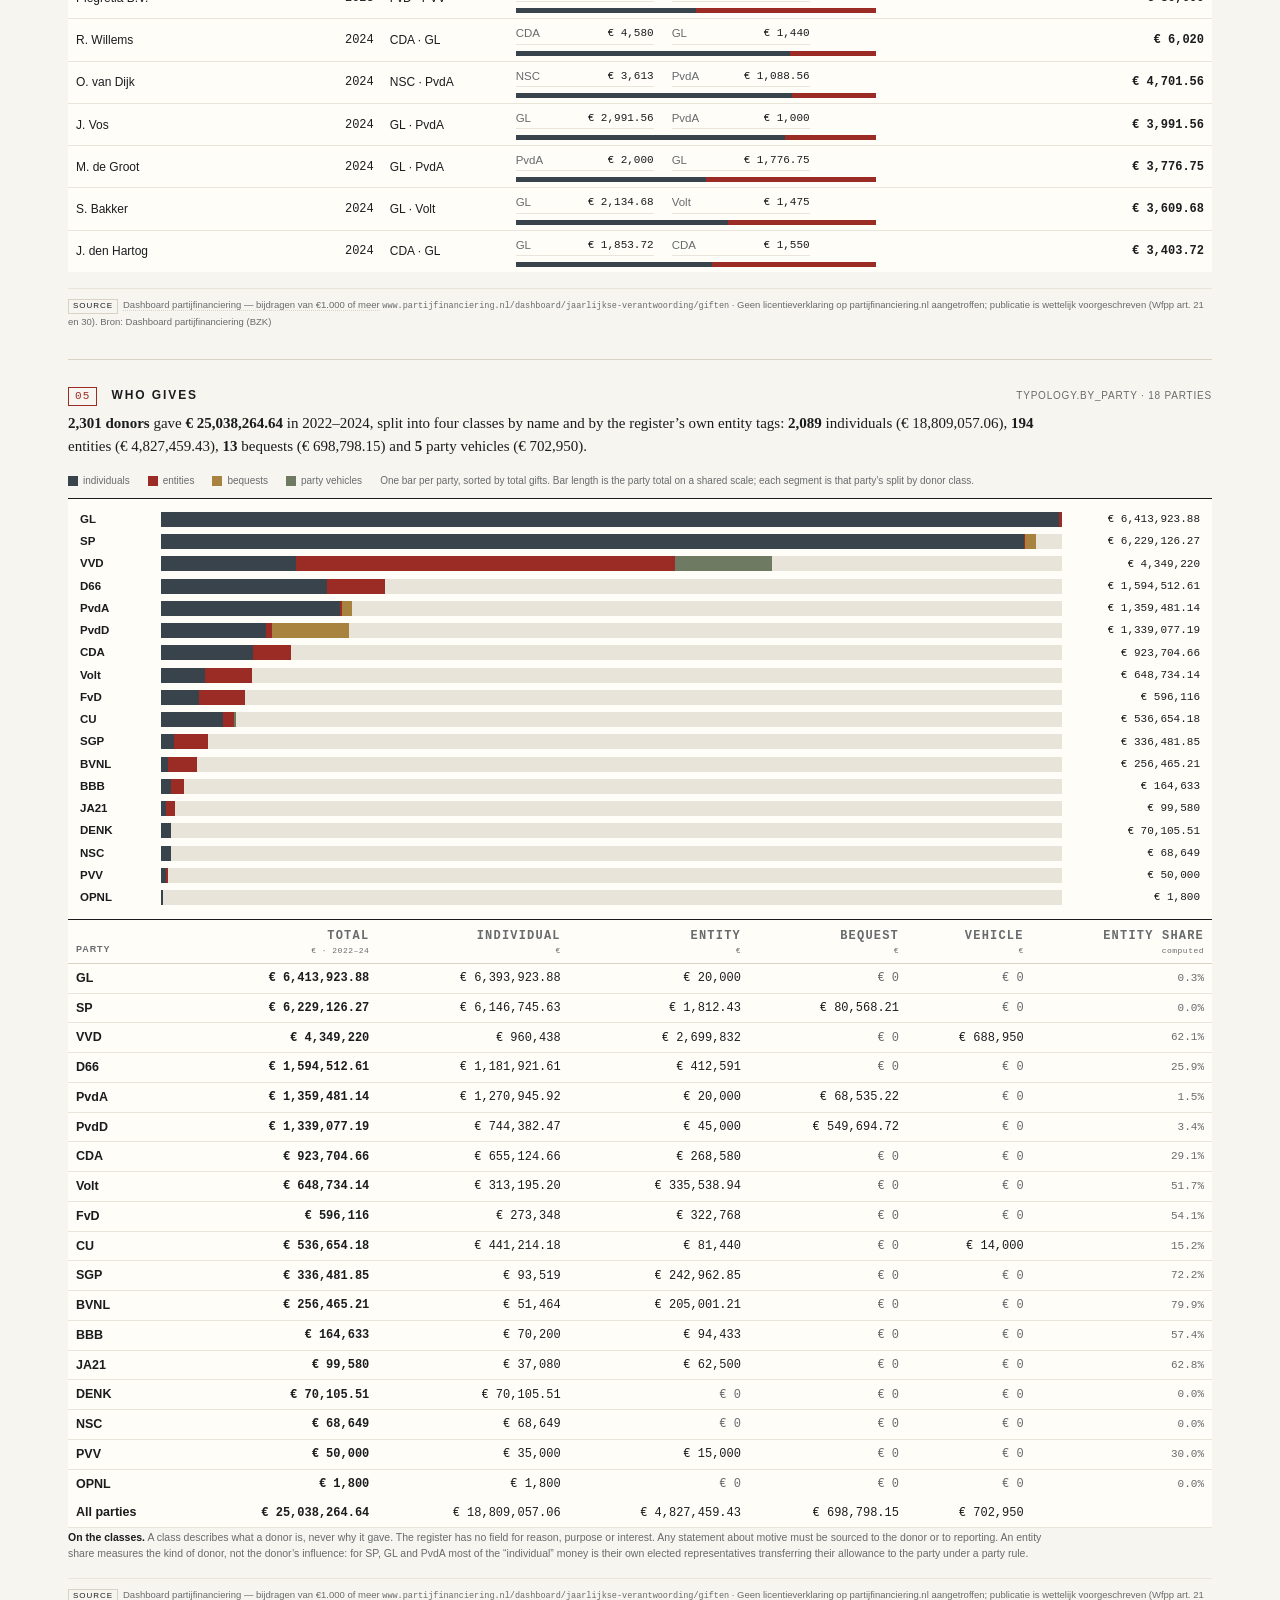
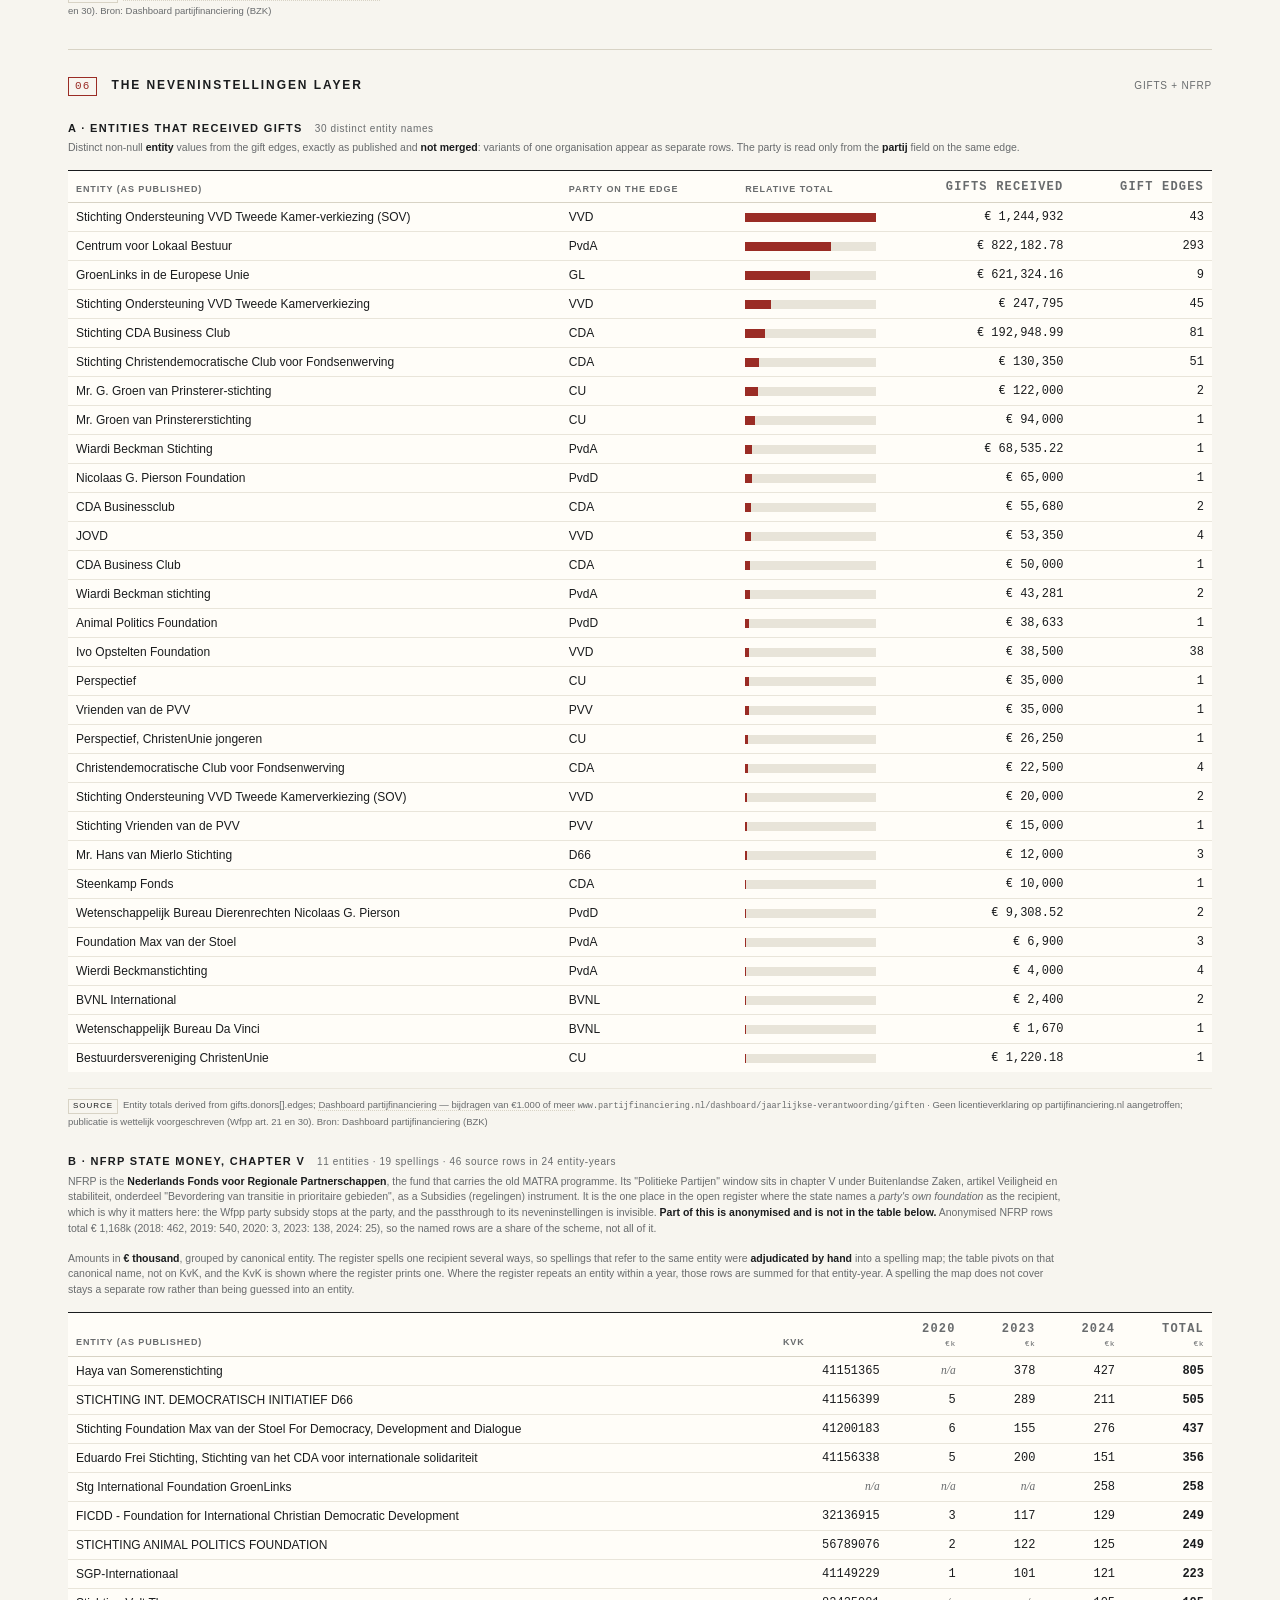
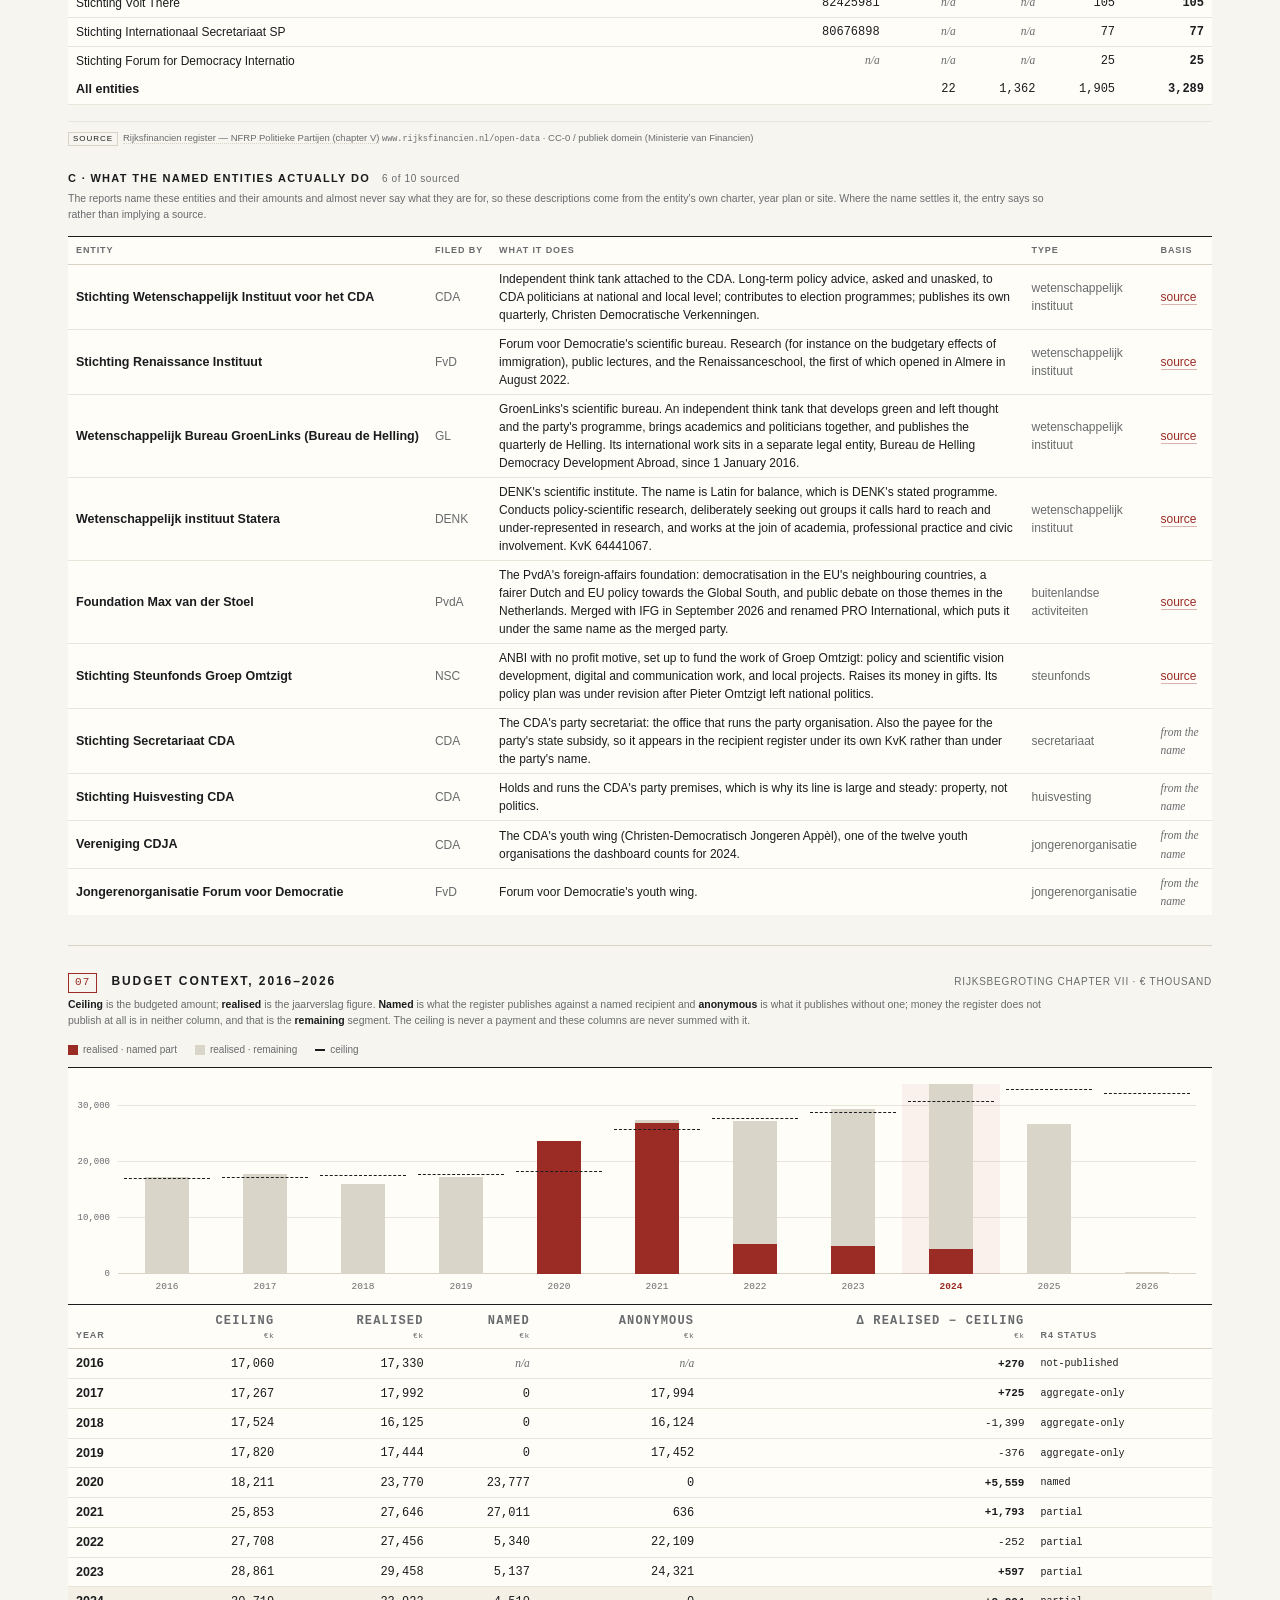
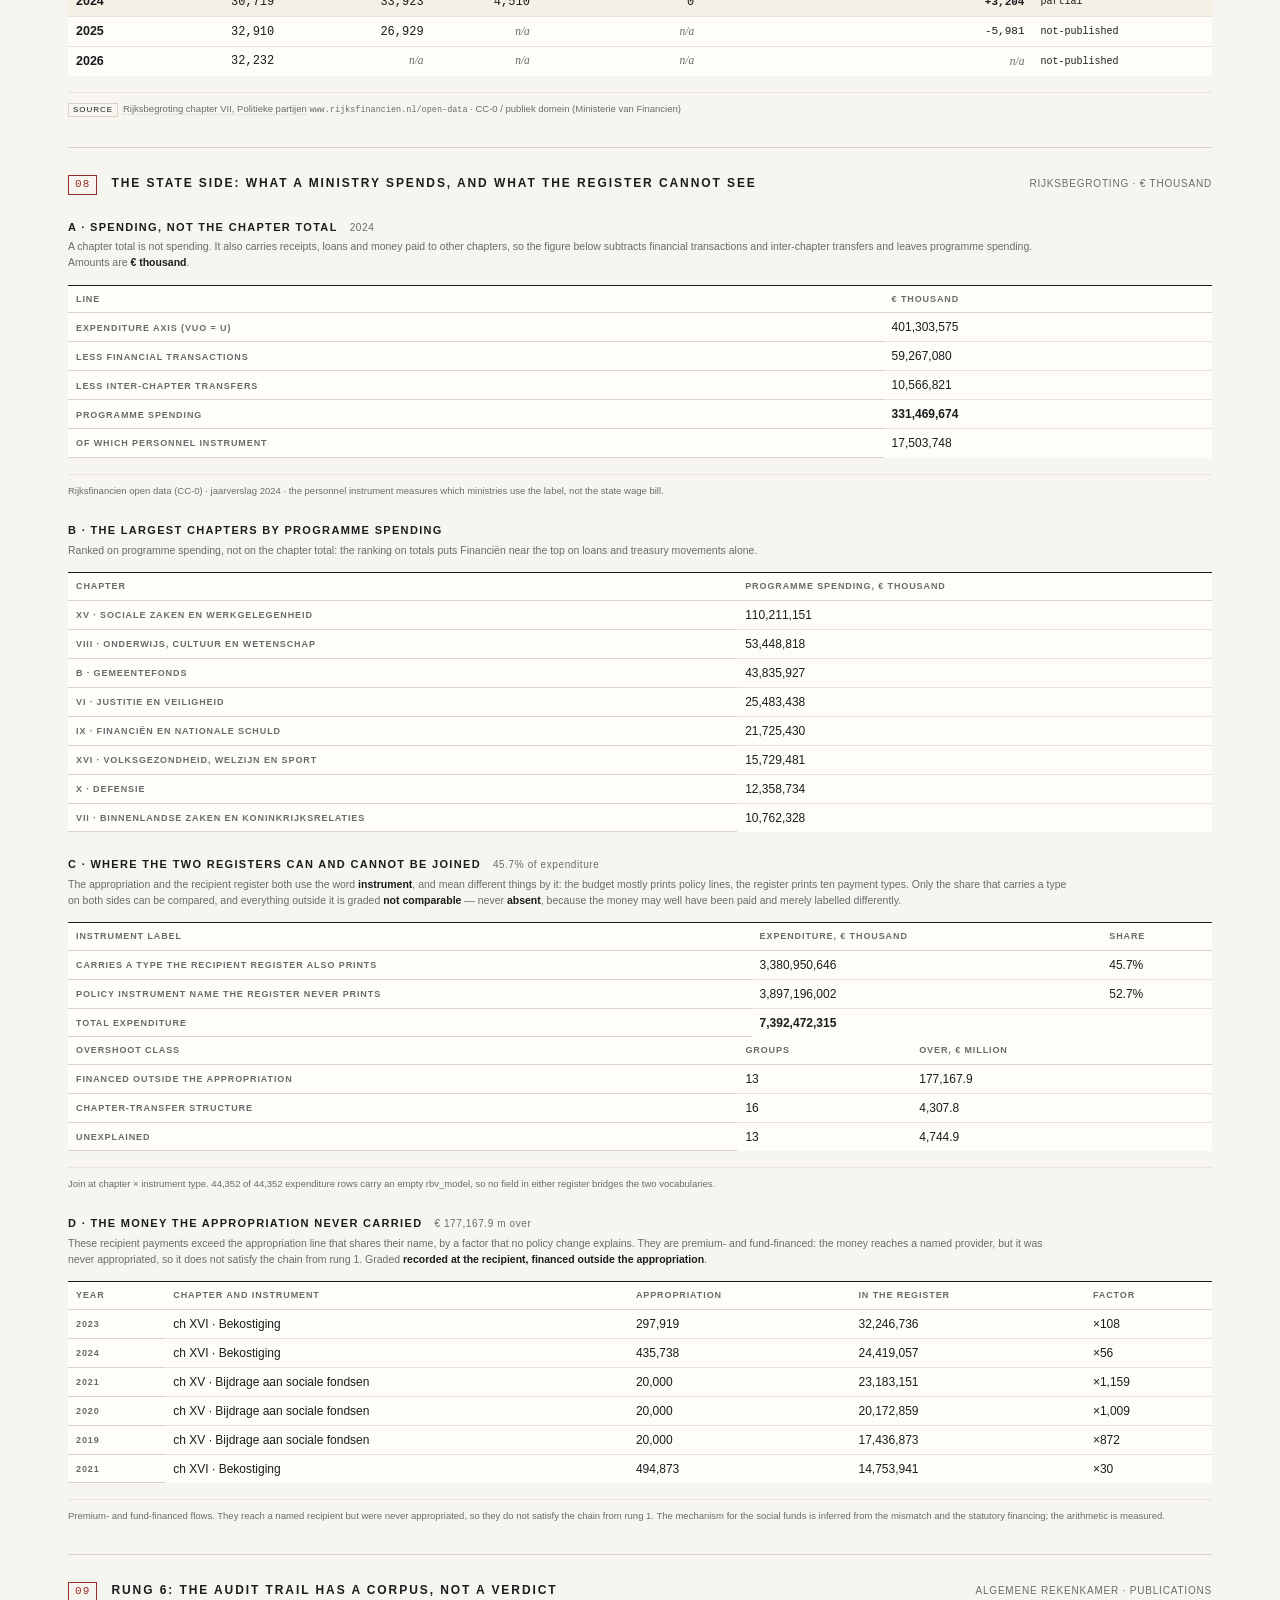
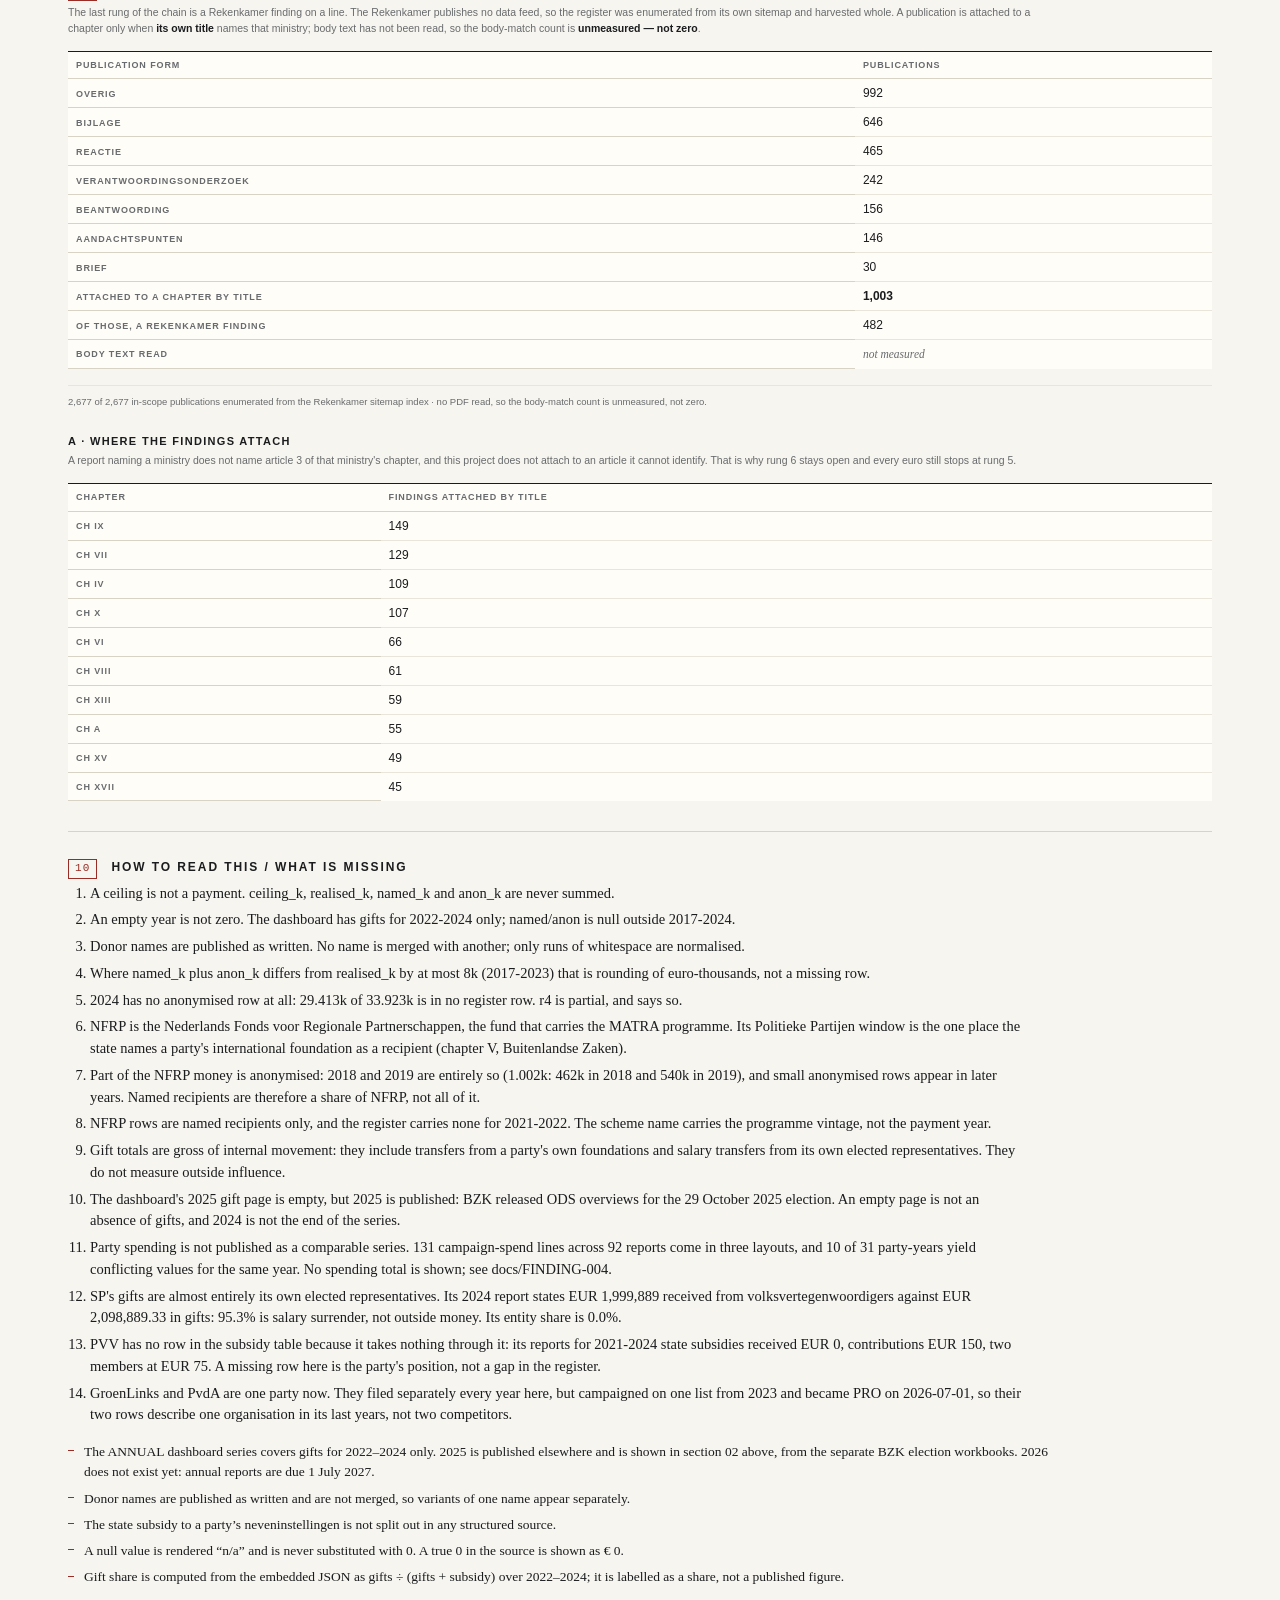
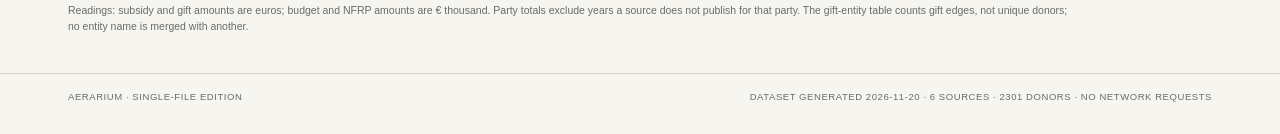
==== commit 91a2e260: "page: the state side and rung 6 get their own sections Two new sections, 08 and 09, both fed by a se" ====
--- a/out/index.html
+++ b/out/index.html
@@ -4,281 +4,7 @@
 <meta charset="utf-8">
 <meta name="viewport" content="width=device-width, initial-scale=1">
 <title>AERARIUM — Dutch party money, 2016–2026</title>
-<style>
-:root{
-  --paper:#f7f5ef;
-  --panel:#fffdf8;
-  --ink:#1a1c1e;
-  --muted:#686b6d;
-  --rule:#d8d3c5;
-  --rule2:#e9e5da;
-  --accent:#9a2c25;
-  --sub:#39434b;
-  --und:#d9d5c9;
-  --bequest:#a8823f;
-  --vehicle:#6f7a63;
-  --serif:Georgia,"Iowan Old Style","Palatino Linotype","Times New Roman",serif;
-  --sans:-apple-system,BlinkMacSystemFont,"Segoe UI",Roboto,"Helvetica Neue",Arial,sans-serif;
-  --num:ui-monospace,SFMono-Regular,"SF Mono",Menlo,Consolas,"Liberation Mono",monospace;
-}
-*{box-sizing:border-box}
-html{-webkit-text-size-adjust:100%}
-body{
-  margin:0;
-  background:var(--paper);
-  color:var(--ink);
-  font-family:var(--serif);
-  font-size:15px;
-  line-height:1.5;
-  font-kerning:normal;
-}
-a{color:var(--accent);text-decoration:none;border-bottom:1px solid rgba(154,44,37,.35)}
-a:hover{border-bottom-color:var(--accent)}
-:focus-visible{outline:2px solid var(--accent);outline-offset:2px}
-.wrap{max-width:1200px;margin:0 auto;padding:0 28px}
-.nw{white-space:nowrap}
-.n{font-family:var(--num);font-variant-numeric:tabular-nums;text-align:right;white-space:nowrap;font-size:12px}
-.na{color:var(--muted);font-style:italic;font-family:var(--serif);font-size:11.5px}
-.muted{color:var(--muted)}
-
-/* masthead */
-.masthead{border-bottom:2px solid var(--ink);background:var(--panel)}
-.masthead .wrap{padding-top:26px;padding-bottom:18px}
-.mast-top{display:flex;align-items:baseline;justify-content:space-between;gap:24px;flex-wrap:wrap}
-h1{
-  font-family:var(--serif);
-  font-size:54px;
-  line-height:1;
-  letter-spacing:.16em;
-  margin:0 0 2px 0;
-  font-weight:400;
-}
-.kicker{
-  font-family:var(--sans);
-  font-size:10px;
-  letter-spacing:.16em;
-  text-transform:uppercase;
-  color:var(--muted);
-  margin:0;
-}
-.dek{
-  font-size:16.5px;
-  line-height:1.45;
-  margin:14px 0 18px 0;
-  max-width:1020px;
-}
-.dek b{font-weight:600}
-.srcstrip{
-  display:grid;
-  grid-template-columns:repeat(4,1fr);
-  gap:0;
-  border-top:1px solid var(--rule);
-}
-.srccard{
-  padding:9px 14px 2px 0;
-  border-right:1px solid var(--rule2);
-  min-width:0;
-}
-.srccard:last-child{border-right:0}
-.srccard .sid{
-  font-family:var(--sans);font-size:9px;letter-spacing:.14em;text-transform:uppercase;
-  color:var(--accent);margin-bottom:2px;
-}
-.srccard .slabel{font-family:var(--sans);font-size:11px;line-height:1.3;font-weight:600}
-.srccard .slabel a{color:var(--ink);border-bottom:0}
-.srccard .slabel a:hover{color:var(--accent)}
-.srccard .slic{font-family:var(--sans);font-size:9.5px;line-height:1.3;color:var(--muted);margin-top:2px}
-
-/* sections */
-main{padding-bottom:10px}
-section{border-top:1px solid var(--rule);padding:26px 0 30px}
-.sec-head{display:flex;align-items:baseline;gap:14px;flex-wrap:wrap;margin-bottom:4px}
-.sec-no{
-  font-family:var(--num);font-size:11px;color:var(--accent);letter-spacing:.1em;
-  border:1px solid var(--accent);padding:1px 6px;line-height:1.4;
-}
-h2{
-  font-family:var(--sans);font-size:12px;letter-spacing:.16em;text-transform:uppercase;
-  font-weight:600;margin:0;
-}
-.sec-meta{
-  margin-left:auto;font-family:var(--sans);font-size:10px;letter-spacing:.08em;
-  text-transform:uppercase;color:var(--muted);
-}
-.lede{font-size:15px;margin:6px 0 16px 0;max-width:980px}
-.panelnote{
-  font-family:var(--sans);font-size:10.5px;line-height:1.5;color:var(--muted);
-  margin:2px 0 14px 0;max-width:1000px;
-}
-.panelnote b{color:var(--ink);font-weight:600}
-.srcline{
-  font-family:var(--sans);font-size:9.5px;line-height:1.6;color:var(--muted);
-  margin:16px 0 0 0;padding-top:8px;border-top:1px solid var(--rule2);
-  overflow-wrap:anywhere;
-}
-.srcline .tag{
-  display:inline-block;font-size:8px;letter-spacing:.12em;text-transform:uppercase;
-  border:1px solid var(--rule);padding:0 4px;margin-right:5px;color:var(--ink);
-}
-.srcline a{color:var(--muted);border-bottom:1px dotted var(--rule)}
-.srcline a:hover{color:var(--accent)}
-.srcline .url{font-family:var(--num);font-size:8.5px}
-
-/* legend */
-.legend{display:flex;gap:18px;align-items:center;flex-wrap:wrap;margin:0 0 10px 0;font-family:var(--sans);font-size:10px;color:var(--muted)}
-.key{display:inline-flex;align-items:center;gap:5px;white-space:nowrap}
-.sw{display:inline-block;width:10px;height:10px;background:var(--sub)}
-.sw.gift{background:var(--accent)}
-.sw.und{background:var(--und)}
-.sw.ceiling{height:0;border-top:2px dashed var(--ink);background:none}
-
-/* tables */
-.tablewrap{overflow-x:auto;border-top:1px solid var(--ink);background:var(--panel)}
-table{border-collapse:collapse;width:100%;font-family:var(--sans);font-size:12px}
-th{
-  font-size:9px;letter-spacing:.1em;text-transform:uppercase;color:var(--muted);
-  font-weight:600;text-align:left;padding:7px 8px 6px;border-bottom:1px solid var(--rule);
-  vertical-align:bottom;white-space:nowrap;background:var(--panel);
-}
-th.n,td.n{text-align:right}
-td{padding:5px 8px;border-bottom:1px solid var(--rule2);vertical-align:middle}
-tbody tr:hover{background:#f2efe6}
-tbody tr:last-child td{border-bottom:0}
-td.party{font-weight:600;font-size:12.5px;white-space:nowrap}
-td.total{font-weight:600}
-.share{font-family:var(--num);font-size:11px;color:var(--muted);text-align:right;white-space:nowrap}
-.share.dom{color:var(--accent);font-weight:600}
-.unit{display:block;font-size:8px;letter-spacing:.06em;color:var(--muted);font-weight:400;text-transform:none}
-
-/* money map bars */
-td.barcell{width:38%;min-width:160px}
-.bigbar{height:14px;background:#e8e4d9;width:100%;cursor:default}
-.bigbar > i{display:block;height:100%}
-.bigbar .bfill{display:flex;height:100%;min-width:2px}
-.bigbar .bfill > i{display:block;height:100%}
-.bigbar .s{background:var(--sub)}
-.bigbar .g{background:var(--accent)}
-.minicell{text-align:center;padding-left:4px;padding-right:4px}
-.mini{display:flex;height:9px;width:36px;background:#e8e4d9;margin:0 auto}
-.mini > .mf{display:flex;height:100%;min-width:2px}
-.mini .s{background:var(--sub);height:100%}
-.mini .g{background:var(--accent);height:100%}
-tr.hot td{background:#f4f0e6}
-.pp{display:inline-flex;justify-content:space-between;gap:12px;min-width:138px;margin:1px 18px 1px 0;padding-bottom:1px;border-bottom:1px solid var(--rule2);white-space:nowrap;font-size:11.5px;vertical-align:top}
-.pp .pn{color:var(--muted);margin-right:5px}
-.pp .pv{font-family:var(--num);font-variant-numeric:tabular-nums;font-size:11px;text-align:right}
-.xbar{display:flex;height:5px;width:100%;max-width:360px;background:#e8e4d9;margin-top:5px}
-.xbar i{display:block;height:100%;background:var(--sub)}
-.xbar i:nth-child(even){background:var(--accent)}
-
-/* typology bars */
-.typlist{background:var(--panel);border-top:1px solid var(--ink);padding:9px 12px 10px 12px}
-.typrow{display:grid;grid-template-columns:4.6em minmax(0,1fr) 8.4em;align-items:center;gap:12px;padding:2.5px 0}
-.typparty{font-family:var(--sans);font-size:11.5px;font-weight:600;white-space:nowrap;overflow:hidden;text-overflow:ellipsis}
-.typtrack{height:15px;background:#e8e4d9;display:flex;min-width:0;cursor:default}
-.typfill{display:flex;height:100%;min-width:2px;flex:0 0 auto}
-.typfill > i{display:block;height:100%}
-.typfill > i.ti{background:var(--sub)}
-.typfill > i.te{background:var(--accent)}
-.typfill > i.tb{background:var(--bequest)}
-.typfill > i.tv{background:var(--vehicle)}
-.typtot{font-family:var(--num);font-variant-numeric:tabular-nums;font-size:11px;text-align:right;white-space:nowrap}
-.sw.ent{background:var(--accent)}
-.sw.beq{background:var(--bequest)}
-.sw.veh{background:var(--vehicle)}
-.subhead{
-  display:flex;align-items:baseline;gap:12px;margin:24px 0 4px 0;
-  font-family:var(--sans);
-}
-.subhead h3{font-size:11px;letter-spacing:.12em;text-transform:uppercase;font-weight:600;margin:0}
-.subhead .c{font-size:10px;color:var(--muted);letter-spacing:.06em}
-
-/* budget chart */
-.chart{background:var(--panel);border-top:1px solid var(--ink);padding:16px 16px 30px 6px}
-.chartgrid{display:grid;grid-template-columns:44px 1fr}
-.yaxis{position:relative;height:190px}
-.yaxis span{
-  position:absolute;right:8px;transform:translateY(50%);
-  font-family:var(--num);font-size:9px;color:var(--muted);
-}
-.plotarea{position:relative;height:190px}
-.gl{position:absolute;left:0;right:0;border-top:1px solid var(--rule2);pointer-events:none}
-.gl.zero{border-top-color:var(--rule)}
-.cols{position:absolute;inset:0;display:grid;grid-template-columns:repeat(11,1fr);align-items:end}
-.bcol{position:relative;height:100%;display:flex;justify-content:center;align-items:flex-end}
-.bcol.mark{background:rgba(154,44,37,.055)}
-.rbar{
-  width:44%;max-width:46px;min-width:8px;background:var(--und);
-  position:relative;z-index:2;display:flex;align-items:flex-end;cursor:default;
-}
-.rbar.none{height:2px;background:var(--rule)}
-.rbar .named{width:100%;background:var(--accent)}
-.ceil{position:absolute;left:6%;right:6%;height:0;border-top:1.5px dashed var(--ink);z-index:3;pointer-events:none}
-.ylab{
-  position:absolute;bottom:-20px;left:0;right:0;text-align:center;
-  font-family:var(--num);font-size:9.5px;color:var(--muted);
-}
-.bcol.mark .ylab{color:var(--accent);font-weight:600}
-.r4{
-  font-family:var(--num);font-size:10px;color:var(--ink);white-space:nowrap;
-}
-.delta{font-family:var(--num);font-variant-numeric:tabular-nums;text-align:right;white-space:nowrap;font-size:11px}
-.delta.pos{font-weight:700}
-
-/* notes */
-.rules{margin:4px 0 16px 0;padding-left:22px;max-width:960px}
-.rules li{margin:0 0 5px 0;font-size:14.5px}
-.caveats{list-style:none;padding:0;margin:0 0 14px 0;max-width:1000px}
-.caveats li{
-  position:relative;padding-left:16px;margin:0 0 6px 0;font-size:13.5px;line-height:1.5;
-}
-.caveats li::before{content:"";position:absolute;left:0;top:.62em;width:6px;height:1px;background:var(--accent)}
-.fine{font-family:var(--sans);font-size:10.5px;line-height:1.6;color:var(--muted);max-width:1000px;margin:0}
-
-footer{border-top:1px solid var(--rule);margin-top:8px;padding:16px 0 30px}
-footer .wrap{display:flex;justify-content:space-between;gap:16px;flex-wrap:wrap;font-family:var(--sans);font-size:9.5px;letter-spacing:.06em;text-transform:uppercase;color:var(--muted)}
-
-#tip{
-  position:fixed;z-index:100;pointer-events:none;
-  background:#16181a;color:#f5f2ea;border:1px solid #3a3d40;
-  padding:8px 10px;font-family:var(--num);font-size:10.5px;line-height:1.55;
-  white-space:pre;max-width:min(360px,92vw);box-shadow:0 6px 18px rgba(0,0,0,.18);
-  display:none;
-}
-#tip.on{display:block}
-
-@media (max-width:900px){
-  .srcstrip{grid-template-columns:repeat(2,1fr)}
-  .srccard{border-bottom:1px solid var(--rule2);padding-bottom:8px}
-  .srccard:nth-child(2n){border-right:0}
-  .sec-meta{margin-left:0;width:100%}
-  table{min-width:820px}
-  .chart{overflow-x:auto}
-  .chartgrid{min-width:760px}
-}
-@media (max-width:600px){
-  .wrap{padding:0 14px}
-  h1{font-size:38px;letter-spacing:.12em}
-  .dek{font-size:15px}
-  .srcstrip{grid-template-columns:1fr}
-  .srccard{border-right:0}
-  section{padding:20px 0 24px}
-  .legend{gap:10px}
-  table{min-width:760px;font-size:11.5px}
-  .pp{display:block}
-  .typrow{grid-template-columns:1fr auto;gap:0 10px}
-  .typtrack{grid-column:1 / -1;margin-top:3px}
-  .typparty{font-size:11px}
-  .chart{padding-left:0}
-  .chartgrid{min-width:700px}
-  .masthead .wrap{padding-top:20px;padding-bottom:14px}
-}
-@media print{
-  #tip{display:none!important}
-  body{background:#fff}
-  section{break-inside:avoid}
-}
-</style>
+<link rel="stylesheet" href="assets/styles.css">
 </head>
 <body>
 
@@ -396,9 +122,50 @@
     <p class="srcline" id="budget-src"></p>
   </section>
 
+<section id="state">
+    <div class="sec-head">
+      <span class="sec-no">08</span>
+      <h2>The state side: what a ministry spends, and what the register cannot see</h2>
+      <span class="sec-meta">Rijksbegroting · € thousand</span>
+    </div>
+
+    <div class="subhead"><h3>a · Spending, not the chapter total</h3><span class="c" id="st-year"></span></div>
+    <p class="panelnote">A chapter total is not spending. It also carries receipts, loans and money paid to other chapters, so the figure below subtracts financial transactions and inter-chapter transfers and leaves programme spending. Amounts are <b>€ thousand</b>.</p>
+    <div class="tablewrap" id="st-spend-table"></div>
+    <p class="srcline" id="st-spend-src"></p>
+
+    <div class="subhead"><h3>b · The largest chapters by programme spending</h3></div>
+    <p class="panelnote">Ranked on programme spending, not on the chapter total: the ranking on totals puts Financiën near the top on loans and treasury movements alone.</p>
+    <div class="tablewrap" id="st-chapter-table"></div>
+
+    <div class="subhead"><h3>c · Where the two registers can and cannot be joined</h3><span class="c" id="st-joinable"></span></div>
+    <p class="panelnote">The appropriation and the recipient register both use the word <b>instrument</b>, and mean different things by it: the budget mostly prints policy lines, the register prints ten payment types. Only the share that carries a type on both sides can be compared, and everything outside it is graded <b>not comparable</b> — never <b>absent</b>, because the money may well have been paid and merely labelled differently.</p>
+    <div class="tablewrap" id="st-join-table"></div>
+    <p class="srcline" id="st-join-src"></p>
+
+    <div class="subhead"><h3>d · The money the appropriation never carried</h3><span class="c" id="st-outside"></span></div>
+    <p class="panelnote">These recipient payments exceed the appropriation line that shares their name, by a factor that no policy change explains. They are premium- and fund-financed: the money reaches a named provider, but it was never appropriated, so it does not satisfy the chain from rung 1. Graded <b>recorded at the recipient, financed outside the appropriation</b>.</p>
+    <div class="tablewrap" id="st-outside-table"></div>
+    <p class="srcline" id="st-outside-src"></p>
+  </section>
+
+  <section id="rung6">
+    <div class="sec-head">
+      <span class="sec-no">09</span>
+      <h2>Rung 6: the audit trail has a corpus, not a verdict</h2>
+      <span class="sec-meta">Algemene Rekenkamer · publications</span>
+    </div>
+    <p class="panelnote">The last rung of the chain is a Rekenkamer finding on a line. The Rekenkamer publishes no data feed, so the register was enumerated from its own sitemap and harvested whole. A publication is attached to a chapter only when <b>its own title</b> names that ministry; body text has not been read, so the body-match count is <b>unmeasured — not zero</b>.</p>
+    <div class="tablewrap" id="rk-kinds-table"></div>
+    <p class="srcline" id="rk-src"></p>
+    <div class="subhead"><h3>a · Where the findings attach</h3></div>
+    <p class="panelnote">A report naming a ministry does not name article 3 of that ministry's chapter, and this project does not attach to an article it cannot identify. That is why rung 6 stays open and every euro still stops at rung 5.</p>
+    <div class="tablewrap" id="rk-chapter-table"></div>
+  </section>
+
   <section id="notes">
     <div class="sec-head">
-      <span class="sec-no">08</span>
+      <span class="sec-no">10</span>
       <h2>How to read this / what is missing</h2>
     </div>
     <ol class="rules" id="rules"></ol>
@@ -417,678 +184,8 @@
 
 <div id="tip" role="tooltip" aria-hidden="true"></div>
 
-<script type="application/json" id="data">{"meta":{"generated_at":"2026-11-20","sources":[{"id":"budget","label":"Rijksbegroting chapter VII, Politieke partijen","url":"https://www.rijksfinancien.nl/open-data","licence":"CC-0 / publiek domein (Ministerie van Financien)"},{"id":"subsidy","label":"Dashboard partijfinanciering — uitgekeerde subsidies","url":"https://www.partijfinanciering.nl/dashboard/subsidies","licence":"Geen licentieverklaring op partijfinanciering.nl aangetroffen; publicatie is wettelijk voorgeschreven (Wfpp art. 21 en 30). Bron: Dashboard partijfinanciering (BZK)"},{"id":"gifts","label":"Dashboard partijfinanciering — bijdragen van €1.000 of meer","url":"https://www.partijfinanciering.nl/dashboard/jaarlijkse-verantwoording/giften","licence":"Geen licentieverklaring op partijfinanciering.nl aangetroffen; publicatie is wettelijk voorgeschreven (Wfpp art. 21 en 30). Bron: Dashboard partijfinanciering (BZK)"},{"id":"nfrp","label":"Rijksfinancien register — NFRP Politieke Partijen (chapter V)","url":"https://www.rijksfinancien.nl/open-data","licence":"CC-0 / publiek domein (Ministerie van Financien)"},{"id":"tk2025","label":"BZK — giften en schulden Tweede Kamerverkiezing 2025 (ODS)","url":"https://www.rijksoverheid.nl/documenten/2025/10/22/giften-en-schulden-van-partijen-en-kandidaten-voor-de-tweede-kamerverkiezing-2025","licence":"Geen licentieverklaring op partijfinanciering.nl aangetroffen; publicatie is wettelijk voorgeschreven (Wfpp art. 21 en 30). Bron: Dashboard partijfinanciering (BZK)"},{"id":"tk2025post","label":"BZK — giften en schulden na de Tweede Kamerverkiezing 2025 (ODS)","url":"https://www.rijksoverheid.nl/documenten/2025/12/19/giften-en-schulden-van-partijen-en-kandidaten-na-de-tweede-kamerverkiezing-2025","licence":"Geen licentieverklaring op partijfinanciering.nl aangetroffen; publicatie is wettelijk voorgeschreven (Wfpp art. 21 en 30). Bron: Dashboard partijfinanciering (BZK)"}],"rules":["A ceiling is not a payment. ceiling_k, realised_k, named_k and anon_k are never summed.","An empty year is not zero. The dashboard has gifts for 2022-2024 only; named/anon is null outside 2017-2024.","Donor names are published as written. No name is merged with another; only runs of whitespace are normalised.","Where named_k plus anon_k differs from realised_k by at most 8k (2017-2023) that is rounding of euro-thousands, not a missing row.","2024 has no anonymised row at all: 29.413k of 33.923k is in no register row. r4 is partial, and says so.","NFRP is the Nederlands Fonds voor Regionale Partnerschappen, the fund that carries the MATRA programme. Its Politieke Partijen window is the one place the state names a party's international foundation as a recipient (chapter V, Buitenlandse Zaken).","Part of the NFRP money is anonymised: 2018 and 2019 are entirely so (1.002k: 462k in 2018 and 540k in 2019), and small anonymised rows appear in later years. Named recipients are therefore a share of NFRP, not all of it.","NFRP rows are named recipients only, and the register carries none for 2021-2022. The scheme name carries the programme vintage, not the payment year.","Gift totals are gross of internal movement: they include transfers from a party's own foundations and salary transfers from its own elected representatives. They do not measure outside influence.","The dashboard's 2025 gift page is empty, but 2025 is published: BZK released ODS overviews for the 29 October 2025 election. An empty page is not an absence of gifts, and 2024 is not the end of the series.","Party spending is not published as a comparable series. 131 campaign-spend lines across 92 reports come in three layouts, and 10 of 31 party-years yield conflicting values for the same year. No spending total is shown; see docs/FINDING-004.","SP's gifts are almost entirely its own elected representatives. Its 2024 report states EUR 1,999,889 received from volksvertegenwoordigers against EUR 2,098,889.33 in gifts: 95.3% is salary surrender, not outside money. Its entity share is 0.0%.","PVV has no row in the subsidy table because it takes nothing through it: its reports for 2021-2024 state subsidies received EUR 0, contributions EUR 150, two members at EUR 75. A missing row here is the party's position, not a gap in the register.","GroenLinks and PvdA are one party now. They filed separately every year here, but campaigned on one list from 2023 and became PRO on 2026-07-01, so their two rows describe one organisation in its last years, not two competitors."]},"budget":[{"jaar":2016,"ceiling_k":17060,"realised_k":17330,"named_k":null,"anon_k":null,"r4":"not-published","source":"budget"},{"jaar":2017,"ceiling_k":17267,"realised_k":17992,"named_k":0,"anon_k":17994,"r4":"aggregate-only","source":"budget"},{"jaar":2018,"ceiling_k":17524,"realised_k":16125,"named_k":0,"anon_k":16124,"r4":"aggregate-only","source":"budget"},{"jaar":2019,"ceiling_k":17820,"realised_k":17444,"named_k":0,"anon_k":17452,"r4":"aggregate-only","source":"budget"},{"jaar":2020,"ceiling_k":18211,"realised_k":23770,"named_k":23777,"anon_k":0,"r4":"named","source":"budget"},{"jaar":2021,"ceiling_k":25853,"realised_k":27646,"named_k":27011,"anon_k":636,"r4":"partial","source":"budget"},{"jaar":2022,"ceiling_k":27708,"realised_k":27456,"named_k":5340,"anon_k":22109,"r4":"partial","source":"budget"},{"jaar":2023,"ceiling_k":28861,"realised_k":29458,"named_k":5137,"anon_k":24321,"r4":"partial","source":"budget"},{"jaar":2024,"ceiling_k":30719,"realised_k":33923,"named_k":4510,"anon_k":0,"r4":"partial","source":"budget"},{"jaar":2025,"ceiling_k":32910,"realised_k":26929,"named_k":null,"anon_k":null,"r4":"not-published","source":"budget"},{"jaar":2026,"ceiling_k":32232,"realised_k":null,"named_k":null,"anon_k":null,"r4":"not-published","source":"budget"}],"typology":{"counts":{"entity":194,"bequest":13,"party_vehicle":5,"individual":2089},"money":{"entity":4827459.43,"bequest":698798.15,"party_vehicle":702950.0,"individual":18809057.06},"by_party":{"GL":{"total":6413923.88,"individual":6393923.88,"entity":20000.0,"entity_share":0.3},"SP":{"total":6229126.27,"individual":6146745.63,"bequest":80568.21,"entity":1812.43,"entity_share":0.0},"VVD":{"total":4349220.0,"entity":2699832.0,"party_vehicle":688950.0,"individual":960438.0,"entity_share":62.1},"D66":{"total":1594512.61,"entity":412591.0,"individual":1181921.61,"entity_share":25.9},"PvdA":{"total":1359481.14,"entity":20000.0,"bequest":68535.22,"individual":1270945.92,"entity_share":1.5},"PvdD":{"total":1339077.19,"bequest":549694.72,"individual":744382.47,"entity":45000.0,"entity_share":3.4},"CDA":{"total":923704.66,"entity":268580.0,"individual":655124.66,"entity_share":29.1},"Volt":{"total":648734.14,"entity":335538.94,"individual":313195.2,"entity_share":51.7},"FvD":{"total":596116.0,"individual":273348.0,"entity":322768.0,"entity_share":54.1},"CU":{"total":536654.18,"individual":441214.18,"entity":81440.0,"party_vehicle":14000.0,"entity_share":15.2},"SGP":{"total":336481.85,"entity":242962.85,"individual":93519.0,"entity_share":72.2},"BVNL":{"total":256465.21,"entity":205001.21,"individual":51464.0,"entity_share":79.9},"BBB":{"total":164633.0,"individual":70200.0,"entity":94433.0,"entity_share":57.4},"JA21":{"total":99580.0,"entity":62500.0,"individual":37080.0,"entity_share":62.8},"DENK":{"total":70105.51,"individual":70105.51,"entity_share":0.0},"NSC":{"total":68649.0,"individual":68649.0,"entity_share":0.0},"PVV":{"total":50000.0,"individual":35000.0,"entity":15000.0,"entity_share":30.0},"OPNL":{"total":1800.0,"individual":1800.0,"entity_share":0.0}},"classes":["party_vehicle","bequest","entity","individual"],"warning":"A class describes what a donor is, never why it gave. The register has no field for reason, purpose or interest. Any statement about motive must be sourced to the donor or to reporting."},"lineage":{"meta":{"purpose":"Party identity is not stable across years. This file records the moments when a name stopped meaning the same organisation, so a chart cannot silently compare two different things.","retrieved":"2026-11-20","rule":"A series that keeps two merged parties separate, or that treats a renamed party as a new one, tells a lie the source never told. The register files 2020-2024 as two separate legal parties because that is what they were; it does not know about 2026."},"groups":[{"name":"PRO (Progressief Nederland)","former_names":["GroenLinks-PvdA","GL/PvdA"],"members":["GL","PvdA"],"single_party_from":"2026-07-01","note":"GroenLinks and PvdA filed separate Wfpp reports every year in this dataset. From 2023 they campaigned on one list and sat as one parliamentary group, and from 1 July 2026 they are one legal party. Reading their rows as two independent parties is correct for 2020-2022, arguable for 2023-2025, and wrong from 2026."}],"events":[{"date":"2023-07-17","what":"Members of both parties vote for a joint electoral list: 91.8% of GroenLinks, over 87% of PvdA.","source":"https://ommen.groenlinks.nl/nieuws/tijdpad-gezamenlijke-verkiezingsdeelname"},{"date":"2023-10-27","what":"The two Tweede Kamer groups merge into one group, GroenLinks-PvdA.","source":"https://nl.wikipedia.org/wiki/GroenLinks-PvdA"},{"date":"2023-11-22","what":"First joint election: one list, 25 seats, Frans Timmermans leader. Under Wfpp art. 10 a combined list shares the base amounts pro rata, so the 2023 subsidy rows describe one list, not two independent parties.","source":"https://nl.wikipedia.org/wiki/GroenLinks-PvdA"},{"date":"2025-06","what":"Online referendum approves a full merger: 88% of PvdA members, 89% of GroenLinks members.","source":"https://nos.nl/artikel/2607948-nieuwe-naam-groenlinks-pvda-bekend-progressief-nederland-kortweg-pro"},{"date":"2026-03-26","what":"The new name is announced: Progressief Nederland, abbreviated PRO.","source":"https://nos.nl/artikel/2607948-nieuwe-naam-groenlinks-pvda-bekend-progressief-nederland-kortweg-pro"},{"date":"2026-06-10","what":"The Tweede Kamer group changes its name to Progressief Nederland.","source":"https://nl.wikipedia.org/wiki/Progressief_Nederland"},{"date":"2026-06-13","what":"Founding congress adopts the principles programme, statutes and rules of procedure.","source":"https://nl.wikipedia.org/wiki/Progressief_Nederland"},{"date":"2026-07-01","what":"Progressief Nederland is founded. GroenLinks and PvdA cease to exist as separate parties.","source":"https://nl.wikipedia.org/wiki/Progressief_Nederland"}],"renames":[{"name":"50PLUS","variant":"50plus","note":"The 2020 report and register rows write 50plus."},{"name":"FvD","variant":"FVD","note":"Register and report capitalisation differ by vintage."},{"name":"CU","variant":"ChristenUnie","note":"Both strings appear in the same corpus."},{"name":"GL","variant":"GroenLinks","note":"Both strings appear in the same corpus."}],"combined":[{"name":"PRO (Progressief Nederland)","members":["GL","PvdA"],"single_party_from":"2026-07-01","note":"GroenLinks and PvdA filed separate Wfpp reports every year in this dataset. From 2023 they campaigned on one list and sat as one parliamentary group, and from 1 July 2026 they are one legal party. Reading their rows as two independent parties is correct for 2020-2022, arguable for 2023-2025, and wrong from 2026.","by_year":[{"jaar":2022,"subsidy":4040350.0,"gifts":1767995.45,"total":5808345.45},{"jaar":2023,"subsidy":4292919.0,"gifts":2113168.02,"total":6406087.02},{"jaar":2024,"subsidy":4422514.0,"gifts":3892241.55,"total":8314755.55}],"total_subsidy":12755783.0,"total_gifts":7773405.02}]},"subsidy":{"years":[2022,2023,2024],"totals":{"2022":28873282.0,"2023":31477637.0,"2024":29131718.0},"parties":[{"name":"VVD","by_year":{"2022":5162692.0,"2023":5408783.0,"2024":4634145.0}},{"name":"D66","by_year":{"2022":3955101.0,"2023":4146855.0,"2024":2906176.0}},{"name":"CDA","by_year":{"2022":2624283.0,"2023":2749460.0,"2024":2026177.0}},{"name":"SP","by_year":{"2022":1912224.0,"2023":2073973.0,"2024":1769292.0}},{"name":"PvdA","by_year":{"2022":2098530.0,"2023":2199298.0,"2024":2190761.0}},{"name":"GL","by_year":{"2022":1941820.0,"2023":2093621.0,"2024":2231753.0}},{"name":"PvdD","by_year":{"2022":1534500.0,"2023":1669530.0,"2024":1376317.0}},{"name":"FvD","by_year":{"2022":1726068.0,"2023":1835879.0,"2024":1754335.0}},{"name":"CU","by_year":{"2022":1454584.0,"2023":1526477.0,"2024":1388668.0}},{"name":"SGP","by_year":{"2022":1269859.0,"2023":1339256.0,"2024":1339551.0}},{"name":"DENK","by_year":{"2022":823976.0,"2023":863193.0,"2024":927109.0}},{"name":"50PLUS","by_year":{"2022":576136.0,"2023":700948.0,"2024":488247.0}},{"name":"OPNL","by_year":{"2022":582663.0,"2023":578970.0,"2024":632630.0}},{"name":"BIJ1","by_year":{"2022":485548.0,"2023":663073.0,"2024":null}},{"name":"JA21","by_year":{"2022":860156.0,"2023":855410.0,"2024":728195.0}},{"name":"Volt","by_year":{"2022":861842.0,"2023":917549.0,"2024":933960.0}},{"name":"BVNL","by_year":{"2022":536972.0,"2023":657688.0,"2024":383052.0}},{"name":"BBB","by_year":{"2022":466328.0,"2023":582753.0,"2024":1052802.0}},{"name":"NSC","by_year":{"2022":null,"2023":614921.0,"2024":2368548.0}}],"url":"https://www.partijfinanciering.nl/dashboard/subsidies","licence":"Geen licentieverklaring op partijfinanciering.nl aangetroffen; publicatie is wettelijk voorgeschreven (Wfpp art. 21 en 30). Bron: Dashboard partijfinanciering (BZK)"},"gifts":{"totals":{"2022":6039924.73,"2023":10064750.01,"2024":8933589.9},"parties":[{"name":"50PLUS","by_year":{"2022":0.0,"2023":0.0,"2024":0.0},"donors":{}},{"name":"BBB","by_year":{"2022":32500.0,"2023":87433.0,"2024":44700.0},"donors":{"2022":5,"2023":6,"2024":6}},{"name":"BIJ1","by_year":{"2022":0.0,"2023":0.0},"donors":{}},{"name":"BVNL","by_year":{"2022":34000.0,"2023":192351.21,"2024":30114.0},"donors":{"2022":5,"2023":16,"2024":7}},{"name":"CDA","by_year":{"2022":157200.02,"2023":199197.04,"2024":567307.6},"donors":{"2022":11,"2023":22,"2024":173}},{"name":"CU","by_year":{"2022":167120.0,"2023":227935.0,"2024":141599.18},"donors":{"2022":3,"2023":11,"2024":17}},{"name":"D66","by_year":{"2022":280657.0,"2023":680401.0,"2024":633454.61},"donors":{"2022":14,"2023":39,"2024":123}},{"name":"DENK","by_year":{"2022":10395.51,"2023":6850.0,"2024":52860.0},"donors":{"2022":2,"2023":1,"2024":23}},{"name":"FvD","by_year":{"2022":92500.0,"2023":404918.0,"2024":98698.0},"donors":{"2022":7,"2023":18,"2024":63}},{"name":"GL","by_year":{"2022":1622944.8,"2023":1834481.85,"2024":2956497.23},"donors":{"2022":140,"2023":136,"2024":678}},{"name":"JA21","by_year":{"2022":75000.0,"2023":17580.0,"2024":7000.0},"donors":{"2022":4,"2023":2,"2024":3}},{"name":"NSC","by_year":{"2023":0.0,"2024":68649.0},"donors":{"2024":21}},{"name":"OPNL","by_year":{"2022":0.0,"2023":0.0,"2024":1800.0},"donors":{"2024":1}},{"name":"PVV","by_year":{"2022":35000.0,"2023":15000.0,"2024":0.0},"donors":{"2022":1,"2023":1}},{"name":"PvdA","by_year":{"2022":145050.65,"2023":278686.17,"2024":935744.32},"donors":{"2022":19,"2023":29,"2024":328}},{"name":"PvdD","by_year":{"2022":745884.14,"2023":197224.81,"2024":395968.24},"donors":{"2022":23,"2023":17,"2024":82}},{"name":"SGP","by_year":{"2022":0.0,"2023":77016.0,"2024":259465.85},"donors":{"2023":11,"2024":62}},{"name":"SP","by_year":{"2022":2050264.01,"2023":2079972.93,"2024":2098889.33},"donors":{"2022":188,"2023":182,"2024":209}},{"name":"VVD","by_year":{"2022":428950.0,"2023":3592775.0,"2024":327495.0},"donors":{"2022":6,"2023":59,"2024":88}},{"name":"Volt","by_year":{"2022":162458.6,"2023":172928.0,"2024":313347.54},"donors":{"2022":5,"2023":14,"2024":97}}],"donors":[{"name":"Stichting VVD Ondersteuning Tweede Kamerverkiezing,","total":1300000.0,"edges":[{"jaar":2023,"partij":"VVD","entity":null,"bedrag":1300000.0,"datum":"2023-09-19"}]},{"name":"Nalatenschap M.A.J. Kooien - p/a Knook & Schot Notarissen","total":360000.0,"edges":[{"jaar":2022,"partij":"PvdD","entity":null,"bedrag":360000.0,"datum":""}]},{"name":"Stichting Het Thorbeckefonds","total":350000.0,"edges":[{"jaar":2023,"partij":"VVD","entity":null,"bedrag":350000.0,"datum":"2023-11-23"}]},{"name":"Stichting Ondersteuning VVD Tweede Kamerverkiezing,","total":300000.0,"edges":[{"jaar":2022,"partij":"VVD","entity":null,"bedrag":300000.0,"datum":"2022-12-27"}]},{"name":"K. van Sparrentak","total":267857.21,"edges":[{"jaar":2022,"partij":"GL","entity":null,"bedrag":15171.84,"datum":"2022-12-28"},{"jaar":2022,"partij":"GL","entity":"GroenLinks in de Europese Unie","bedrag":83168.0,"datum":"2022-08-25"},{"jaar":2023,"partij":"GL","entity":null,"bedrag":16379.33,"datum":"2023-01-27"},{"jaar":2023,"partij":"GL","entity":"GroenLinks in de Europese Unie","bedrag":64000.0,"datum":"2023-12-12"},{"jaar":2024,"partij":"GL","entity":null,"bedrag":16166.04,"datum":"2024-12-27"},{"jaar":2024,"partij":"GL","entity":"GroenLinks in de Europese Unie","bedrag":72972.0,"datum":"2024-12-03"}]},{"name":"ChristenUnie","total":263250.0,"edges":[{"jaar":2022,"partij":"CU","entity":"Mr. G. Groen van Prinsterer-stichting","bedrag":108000.0,"datum":"2022-05-09"},{"jaar":2022,"partij":"CU","entity":"Perspectief","bedrag":35000.0,"datum":"2022-03-08"},{"jaar":2023,"partij":"CU","entity":"Mr. Groen van Prinstererstichting","bedrag":94000.0,"datum":"2023-05-08"},{"jaar":2023,"partij":"CU","entity":"Perspectief, \nChristenUnie jongeren","bedrag":26250.0,"datum":"2023-03-28"}]},{"name":"B. Eickhout","total":251434.68,"edges":[{"jaar":2022,"partij":"GL","entity":null,"bedrag":15147.82,"datum":"2022-12-24"},{"jaar":2022,"partij":"GL","entity":"GroenLinks in de Europese Unie","bedrag":58553.0,"datum":"2022-12-22"},{"jaar":2023,"partij":"GL","entity":null,"bedrag":16442.06,"datum":"2023-11-20"},{"jaar":2023,"partij":"GL","entity":"GroenLinks in de Europese Unie","bedrag":79347.0,"datum":"2023-12-22"},{"jaar":2024,"partij":"GL","entity":null,"bedrag":16983.25,"datum":"2024-12-02"},{"jaar":2024,"partij":"GL","entity":"GroenLinks in de Europese Unie","bedrag":64961.55,"datum":"2024-12-26"}]},{"name":"Stichting The Dreamery Foundation","total":240000.0,"edges":[{"jaar":2022,"partij":"D66","entity":null,"bedrag":100000.0,"datum":"2022-01-27"},{"jaar":2023,"partij":"GL","entity":null,"bedrag":20000.0,"datum":"2023-10-19"},{"jaar":2023,"partij":"D66","entity":null,"bedrag":100000.0,"datum":"2023-10-11"},{"jaar":2023,"partij":"PvdA","entity":null,"bedrag":20000.0,"datum":"2023-10-19"}]},{"name":"E.A. Nijkerk","total":200000.0,"edges":[{"jaar":2023,"partij":"VVD","entity":null,"bedrag":75000.0,"datum":"2023-02-13"},{"jaar":2023,"partij":"VVD","entity":"Stichting Ondersteuning VVD Tweede Kamer-verkiezing (SOV)","bedrag":25000.0,"datum":"2023-02-17"},{"jaar":2024,"partij":"VVD","entity":"Stichting Ondersteuning VVD Tweede Kamerverkiezing","bedrag":100000.0,"datum":"2024-02-09"}]},{"name":"R. Defares","total":200000.0,"edges":[{"jaar":2023,"partij":"D66","entity":null,"bedrag":100000.0,"datum":"2023-10-02"},{"jaar":2024,"partij":"D66","entity":null,"bedrag":100000.0,"datum":"2024-02-06"}]},{"name":"T. Strik","total":198322.61,"edges":[{"jaar":2022,"partij":"GL","entity":"GroenLinks in de Europese Unie","bedrag":66778.0,"datum":"2022-01-29"},{"jaar":2023,"partij":"GL","entity":"GroenLinks in de Europese Unie","bedrag":57336.0,"datum":"2023-12-29"},{"jaar":2024,"partij":"GL","entity":"GroenLinks in de Europese Unie","bedrag":74208.61,"datum":"2024-03-29"}]},{"name":"Stichting Ivo Opstelten Foundation","total":160000.0,"edges":[{"jaar":2023,"partij":"VVD","entity":null,"bedrag":160000.0,"datum":"2023-11-20"}]},{"name":"S. Beckerman","total":155887.7,"edges":[{"jaar":2022,"partij":"SP","entity":null,"bedrag":49502.47,"datum":"2022-06-24"},{"jaar":2023,"partij":"SP","entity":null,"bedrag":51828.08,"datum":"2023-01-26"},{"jaar":2024,"partij":"SP","entity":null,"bedrag":54557.15,"datum":"2024-01-25"}]},{"name":"Keurvorst B.V.","total":150000.0,"edges":[{"jaar":2022,"partij":"CDA","entity":"CDA Business Club","bedrag":50000.0,"datum":"2022-07-28"},{"jaar":2023,"partij":"CDA","entity":"CDA Businessclub","bedrag":50000.0,"datum":"2023-05-10"},{"jaar":2024,"partij":"CDA","entity":"Stichting CDA Business Club","bedrag":50000.0,"datum":"2024-03-13"}]},{"name":"M. van Nispen","total":147665.33,"edges":[{"jaar":2022,"partij":"SP","entity":null,"bedrag":45444.17,"datum":"2022-06-24"},{"jaar":2023,"partij":"SP","entity":null,"bedrag":51492.84,"datum":"2023-01-26"},{"jaar":2024,"partij":"SP","entity":null,"bedrag":50728.32,"datum":"2024-01-25"}]},{"name":"M. Witteveen","total":109000.0,"edges":[{"jaar":2023,"partij":"D66","entity":null,"bedrag":57000.0,"datum":"2023-01-31"},{"jaar":2024,"partij":"D66","entity":null,"bedrag":52000.0,"datum":"2024-02-02"}]},{"name":"Movet Beheer","total":105080.0,"edges":[{"jaar":2022,"partij":"CDA","entity":null,"bedrag":15000.0,"datum":"2022-12-21"},{"jaar":2024,"partij":"CDA","entity":null,"bedrag":90080.0,"datum":"2024-04-16"}]},{"name":"Stichting Ondersteuning Tweede Kamerfractie Volt","total":104640.94,"edges":[{"jaar":2022,"partij":"Volt","entity":null,"bedrag":104640.94,"datum":"2022-12-23"}]},{"name":"Bestuurdersvereniging van de VVD","total":100000.0,"edges":[{"jaar":2022,"partij":"VVD","entity":null,"bedrag":70000.0,"datum":"2022-01-31"},{"jaar":2023,"partij":"VVD","entity":null,"bedrag":30000.0,"datum":"2023-10-15"}]},{"name":"R.M. Moos","total":100000.0,"edges":[{"jaar":2023,"partij":"VVD","entity":null,"bedrag":100000.0,"datum":"2023-07-05"}]},{"name":"SCP Management","total":100000.0,"edges":[{"jaar":2023,"partij":"VVD","entity":"Stichting Ondersteuning VVD Tweede Kamer-verkiezing (SOV)","bedrag":100000.0,"datum":"2023-09-12"}]},{"name":"KiMi B.V.","total":100000.0,"edges":[{"jaar":2023,"partij":"VVD","entity":"Stichting Ondersteuning VVD Tweede Kamer-verkiezing (SOV)","bedrag":100000.0,"datum":"2023-09-21"}]},{"name":"S. van der Heijden","total":100000.0,"edges":[{"jaar":2023,"partij":"D66","entity":null,"bedrag":100000.0,"datum":"2023-09-15"}]},{"name":"F. Richartz","total":100000.0,"edges":[{"jaar":2023,"partij":"FvD","entity":null,"bedrag":100000.0,"datum":"2023-11-03"}]},{"name":"&Samhoud Nederland B.V.","total":99591.0,"edges":[{"jaar":2024,"partij":"D66","entity":null,"bedrag":99591.0,"datum":"2024-05-24"}]},{"name":"Chipshol 2000 B.V.","total":98400.0,"edges":[{"jaar":2023,"partij":"FvD","entity":null,"bedrag":48400.0,"datum":"2023-10-26"},{"jaar":2023,"partij":"BVNL","entity":null,"bedrag":50000.0,"datum":"2023-10-09"}]},{"name":"Godefridus van Hees Fonds","total":94400.0,"edges":[{"jaar":2022,"partij":"D66","entity":null,"bedrag":12000.0,"datum":"2022-02-21"},{"jaar":2023,"partij":"VVD","entity":null,"bedrag":15000.0,"datum":"2023-03-27"},{"jaar":2023,"partij":"VVD","entity":"JOVD","bedrag":7200.0,"datum":"2023-03-20"},{"jaar":2023,"partij":"D66","entity":null,"bedrag":8000.0,"datum":"2023-03-27"},{"jaar":2024,"partij":"D66","entity":null,"bedrag":7500.0,"datum":"2024-04-12"},{"jaar":2024,"partij":"D66","entity":"Mr. Hans van Mierlo Stichting","bedrag":8500.0,"datum":"2024-04-12"},{"jaar":2024,"partij":"VVD","entity":null,"bedrag":29000.0,"datum":"2024-04-18"},{"jaar":2024,"partij":"VVD","entity":"JOVD","bedrag":7200.0,"datum":"2024-04-17"}]},{"name":"P. Kwint","total":92821.71,"edges":[{"jaar":2022,"partij":"SP","entity":null,"bedrag":45198.36,"datum":"2022-06-24"},{"jaar":2023,"partij":"SP","entity":null,"bedrag":43643.36,"datum":"2023-01-26"},{"jaar":2024,"partij":"SP","entity":null,"bedrag":3979.99,"datum":"2024-02-22"}]},{"name":"J. Dijk","total":89222.37,"edges":[{"jaar":2022,"partij":"SP","entity":null,"bedrag":11698.35,"datum":""},{"jaar":2023,"partij":"SP","entity":null,"bedrag":44589.01,"datum":"2023-01-27"},{"jaar":2024,"partij":"SP","entity":null,"bedrag":32935.01,"datum":"2024-01-25"}]},{"name":"M. Alkaya","total":87754.32,"edges":[{"jaar":2022,"partij":"SP","entity":null,"bedrag":42757.31,"datum":"2022-06-24"},{"jaar":2023,"partij":"SP","entity":null,"bedrag":39918.19,"datum":"2023-01-26"},{"jaar":2024,"partij":"SP","entity":null,"bedrag":5078.82,"datum":"2024-01-09"}]},{"name":"J. van Dijk","total":87461.19,"edges":[{"jaar":2022,"partij":"SP","entity":null,"bedrag":45332.42,"datum":"2022-06-24"},{"jaar":2023,"partij":"SP","entity":null,"bedrag":30168.21,"datum":"2023-01-26"},{"jaar":2024,"partij":"SP","entity":null,"bedrag":11960.56,"datum":"2024-01-12"}]},{"name":"O. Broos-Bos","total":85000.0,"edges":[{"jaar":2024,"partij":"CU","entity":null,"bedrag":85000.0,"datum":"2024-07-04"}]},{"name":"E. Eikenaar","total":81661.68,"edges":[{"jaar":2022,"partij":"SP","entity":null,"bedrag":14030.21,"datum":"2022-07-25"},{"jaar":2023,"partij":"SP","entity":null,"bedrag":32134.63,"datum":"2023-02-06"},{"jaar":2024,"partij":"SP","entity":null,"bedrag":35496.84,"datum":"2024-01-25"}]},{"name":"J. Clemens","total":77621.93,"edges":[{"jaar":2022,"partij":"SP","entity":null,"bedrag":20702.62,"datum":"2022-03-21"},{"jaar":2023,"partij":"SP","entity":null,"bedrag":25715.31,"datum":"2023-01-26"},{"jaar":2024,"partij":"SP","entity":null,"bedrag":31204.0,"datum":"2024-01-23"}]},{"name":"S. Biharie","total":75431.89,"edges":[{"jaar":2022,"partij":"SP","entity":null,"bedrag":20464.5,"datum":"2022-06-24"},{"jaar":2023,"partij":"SP","entity":null,"bedrag":22593.47,"datum":"2023-01-25"},{"jaar":2024,"partij":"SP","entity":null,"bedrag":32373.92,"datum":"2024-01-26"}]},{"name":"Lin Bun B.V.","total":75000.0,"edges":[{"jaar":2023,"partij":"VVD","entity":null,"bedrag":75000.0,"datum":"2023-09-15"}]},{"name":"S. Dobbe","total":74957.49,"edges":[{"jaar":2022,"partij":"SP","entity":null,"bedrag":11198.04,"datum":""},{"jaar":2023,"partij":"SP","entity":null,"bedrag":8773.43,"datum":""},{"jaar":2024,"partij":"SP","entity":null,"bedrag":54986.02,"datum":"2024-01-30"}]},{"name":"R. Leijten","total":71969.35,"edges":[{"jaar":2022,"partij":"SP","entity":null,"bedrag":42944.88,"datum":"2022-06-24"},{"jaar":2023,"partij":"SP","entity":null,"bedrag":20356.43,"datum":"2023-01-26"},{"jaar":2024,"partij":"SP","entity":null,"bedrag":8668.04,"datum":"2024-01-09"}]},{"name":"B. van Kent","total":69844.14,"edges":[{"jaar":2022,"partij":"SP","entity":null,"bedrag":26347.4,"datum":"2022-06-24"},{"jaar":2023,"partij":"SP","entity":null,"bedrag":16024.12,"datum":"2023-01-26"},{"jaar":2024,"partij":"SP","entity":null,"bedrag":27472.62,"datum":"2024-01-25"}]},{"name":"A.E.M. Mutsaers - p/a notariskantoor Nielsen","total":68535.22,"edges":[{"jaar":2023,"partij":"PvdA","entity":"Wiardi Beckman Stichting","bedrag":68535.22,"datum":"2023-12-28"}]},{"name":"L. Marijnissen","total":65060.59,"edges":[{"jaar":2022,"partij":"SP","entity":null,"bedrag":34617.57,"datum":"2022-06-24"},{"jaar":2023,"partij":"SP","entity":null,"bedrag":28484.15,"datum":"2023-01-26"},{"jaar":2024,"partij":"SP","entity":null,"bedrag":1958.87,"datum":"2024-01-18"}]},{"name":"M. Hijink","total":65049.39,"edges":[{"jaar":2022,"partij":"SP","entity":null,"bedrag":44400.27,"datum":"2022-06-24"},{"jaar":2023,"partij":"SP","entity":null,"bedrag":17134.1,"datum":"2023-01-26"},{"jaar":2024,"partij":"SP","entity":null,"bedrag":3515.02,"datum":"2024-01-09"}]},{"name":"Nalatenschap Dr Scholte, via Derdengeld Batenburg Notarissen","total":65000.0,"edges":[{"jaar":2022,"partij":"PvdD","entity":"Nicolaas G. Pierson Foundation","bedrag":65000.0,"datum":"2022-11-07"}]},{"name":"J. Wedemeijer","total":63168.85,"edges":[{"jaar":2022,"partij":"SP","entity":null,"bedrag":36634.26,"datum":"2022-03-21"},{"jaar":2023,"partij":"SP","entity":null,"bedrag":26534.59,"datum":"2023-01-19"}]},{"name":"Persimmons BV","total":63000.0,"edges":[{"jaar":2023,"partij":"D66","entity":null,"bedrag":53000.0,"datum":"2023-09-25"},{"jaar":2024,"partij":"D66","entity":null,"bedrag":10000.0,"datum":"2024-05-10"}]},{"name":"Trigona Dairy Trade","total":62500.0,"edges":[{"jaar":2022,"partij":"BBB","entity":null,"bedrag":12500.0,"datum":"2022-12-21"},{"jaar":2023,"partij":"BBB","entity":null,"bedrag":50000.0,"datum":"2023-11-20"}]},{"name":"H.I. Roijackers","total":58481.38,"edges":[{"jaar":2022,"partij":"GL","entity":null,"bedrag":19230.6,"datum":"2022-11-29"},{"jaar":2023,"partij":"GL","entity":null,"bedrag":19812.12,"datum":"2023-01-27"},{"jaar":2024,"partij":"GL","entity":null,"bedrag":19438.66,"datum":"2024-12-27"}]},{"name":"M. van Caldenberg","total":56925.38,"edges":[{"jaar":2022,"partij":"SP","entity":null,"bedrag":13134.44,"datum":"2022-02-22"},{"jaar":2023,"partij":"SP","entity":null,"bedrag":16982.09,"datum":"2023-01-23"},{"jaar":2024,"partij":"SP","entity":null,"bedrag":26808.85,"datum":"2024-01-22"}]},{"name":"H.P. van Essen","total":56643.88,"edges":[{"jaar":2022,"partij":"GL","entity":null,"bedrag":18280.6,"datum":"2022-12-28"},{"jaar":2023,"partij":"GL","entity":null,"bedrag":18762.12,"datum":"2023-01-27"},{"jaar":2024,"partij":"GL","entity":null,"bedrag":19601.16,"datum":"2024-12-27"}]},{"name":"A. Kapteijns","total":56517.36,"edges":[{"jaar":2022,"partij":"GL","entity":null,"bedrag":18159.52,"datum":"2022-12-28"},{"jaar":2023,"partij":"GL","entity":null,"bedrag":18763.72,"datum":"2023-01-27"},{"jaar":2024,"partij":"GL","entity":null,"bedrag":19594.12,"datum":"2024-12-27"}]},{"name":"B. Potjer","total":56393.88,"edges":[{"jaar":2022,"partij":"GL","entity":null,"bedrag":18130.6,"datum":"2022-12-28"},{"jaar":2023,"partij":"GL","entity":null,"bedrag":18712.12,"datum":"2023-01-27"},{"jaar":2024,"partij":"GL","entity":null,"bedrag":19551.16,"datum":"2024-06-28"}]},{"name":"T. Meliani","total":56342.36,"edges":[{"jaar":2022,"partij":"GL","entity":null,"bedrag":18084.52,"datum":"2022-12-28"},{"jaar":2023,"partij":"GL","entity":null,"bedrag":18713.72,"datum":"2023-01-27"},{"jaar":2024,"partij":"GL","entity":null,"bedrag":19544.12,"datum":"2024-12-27"}]},{"name":"Van den Tweel Groep","total":53000.0,"edges":[{"jaar":2023,"partij":"VVD","entity":"Stichting Ondersteuning VVD Tweede Kamer-verkiezing (SOV)","bedrag":53000.0,"datum":"2023-09-29"}]},{"name":"R. Alberts","total":52490.9,"edges":[{"jaar":2022,"partij":"SP","entity":null,"bedrag":13875.63,"datum":"2022-06-21"},{"jaar":2023,"partij":"SP","entity":null,"bedrag":18878.79,"datum":"2023-01-24"},{"jaar":2024,"partij":"SP","entity":null,"bedrag":19736.48,"datum":"2024-01-23"}]},{"name":"P.E. Broeksma","total":50271.88,"edges":[{"jaar":2022,"partij":"GL","entity":null,"bedrag":15860.92,"datum":"2022-12-28"},{"jaar":2023,"partij":"GL","entity":null,"bedrag":17625.28,"datum":"2023-01-30"},{"jaar":2024,"partij":"GL","entity":null,"bedrag":16785.68,"datum":"2024-01-29"}]},{"name":"J. Baak","total":50156.0,"edges":[{"jaar":2022,"partij":"D66","entity":null,"bedrag":5000.0,"datum":"2022-08-11"},{"jaar":2023,"partij":"D66","entity":null,"bedrag":15156.0,"datum":"2023-06-06"},{"jaar":2024,"partij":"D66","entity":null,"bedrag":30000.0,"datum":"2024-04-26"}]},{"name":"L.G.J. Voortman","total":50145.88,"edges":[{"jaar":2022,"partij":"GL","entity":null,"bedrag":16084.92,"datum":"2022-12-28"},{"jaar":2023,"partij":"GL","entity":null,"bedrag":16725.28,"datum":"2023-01-27"},{"jaar":2024,"partij":"GL","entity":null,"bedrag":17335.68,"datum":"2024-12-27"}]},{"name":"Stichting Hartwig Foundation","total":50000.0,"edges":[{"jaar":2022,"partij":"D66","entity":null,"bedrag":50000.0,"datum":"2022-08-01"}]},{"name":"R.H. Defares","total":50000.0,"edges":[{"jaar":2022,"partij":"D66","entity":null,"bedrag":50000.0,"datum":"2022-12-30"}]},{"name":"G. Franke","total":50000.0,"edges":[{"jaar":2022,"partij":"FvD","entity":null,"bedrag":50000.0,"datum":"2022-02-04"}]},{"name":"Ka Ve Invest BV","total":50000.0,"edges":[{"jaar":2022,"partij":"JA21","entity":null,"bedrag":50000.0,"datum":"2022-01-11"}]},{"name":"J. Dobber","total":50000.0,"edges":[{"jaar":2023,"partij":"VVD","entity":null,"bedrag":50000.0,"datum":"2023-08-25"}]},{"name":"H.W.M. van der Wallen","total":50000.0,"edges":[{"jaar":2023,"partij":"VVD","entity":null,"bedrag":50000.0,"datum":"2023-09-04"}]},{"name":"Steurstaete B.V.","total":50000.0,"edges":[{"jaar":2023,"partij":"VVD","entity":null,"bedrag":50000.0,"datum":"2023-10-07"}]},{"name":"R. Thielen","total":50000.0,"edges":[{"jaar":2023,"partij":"VVD","entity":"Stichting Ondersteuning VVD Tweede Kamer-verkiezing (SOV)","bedrag":50000.0,"datum":"2023-08-29"}]},{"name":"Yip Holding","total":50000.0,"edges":[{"jaar":2023,"partij":"VVD","entity":"Stichting Ondersteuning VVD Tweede Kamer-verkiezing (SOV)","bedrag":50000.0,"datum":"2023-08-30"}]},{"name":"M&A Boekhoorn B.V.","total":50000.0,"edges":[{"jaar":2023,"partij":"VVD","entity":"Stichting Ondersteuning VVD Tweede Kamer-verkiezing (SOV)","bedrag":50000.0,"datum":"2023-08-31"}]},{"name":"Molinsart Holding B.V.","total":50000.0,"edges":[{"jaar":2023,"partij":"VVD","entity":"Stichting Ondersteuning VVD Tweede Kamer-verkiezing (SOV)","bedrag":50000.0,"datum":"2023-08-31"}]},{"name":"Van Deursen Beheer B.V.","total":50000.0,"edges":[{"jaar":2023,"partij":"VVD","entity":"Stichting Ondersteuning VVD Tweede Kamer-verkiezing (SOV)","bedrag":50000.0,"datum":"2023-09-01"}]},{"name":"Built to Build Vastgoed B.V.","total":50000.0,"edges":[{"jaar":2023,"partij":"VVD","entity":"Stichting Ondersteuning VVD Tweede Kamer-verkiezing (SOV)","bedrag":50000.0,"datum":"2023-09-18"}]},{"name":"Steflo B.V.","total":50000.0,"edges":[{"jaar":2023,"partij":"VVD","entity":"Stichting Ondersteuning VVD Tweede Kamer-verkiezing (SOV)","bedrag":50000.0,"datum":"2023-09-18"}]},{"name":"Boels Group","total":50000.0,"edges":[{"jaar":2023,"partij":"VVD","entity":"Stichting Ondersteuning VVD Tweede Kamer-verkiezing (SOV)","bedrag":50000.0,"datum":"2023-09-20"}]},{"name":"Watoessi B.V.","total":50000.0,"edges":[{"jaar":2023,"partij":"VVD","entity":"Stichting Ondersteuning VVD Tweede Kamer-verkiezing (SOV)","bedrag":50000.0,"datum":"2023-09-20"}]},{"name":"J. Carli","total":50000.0,"edges":[{"jaar":2023,"partij":"VVD","entity":"Stichting Ondersteuning VVD Tweede Kamer-verkiezing (SOV)","bedrag":50000.0,"datum":"2023-09-20"}]},{"name":"Verwelius Holding B.V","total":50000.0,"edges":[{"jaar":2023,"partij":"VVD","entity":"Stichting Ondersteuning VVD Tweede Kamer-verkiezing (SOV)","bedrag":50000.0,"datum":"2023-09-22"}]},{"name":"Karo B.V.","total":50000.0,"edges":[{"jaar":2023,"partij":"VVD","entity":"Stichting Ondersteuning VVD Tweede Kamer-verkiezing (SOV)","bedrag":50000.0,"datum":"2023-09-26"}]},{"name":"Smits & Smits B.V.","total":50000.0,"edges":[{"jaar":2023,"partij":"VVD","entity":"Stichting Ondersteuning VVD Tweede Kamer-verkiezing (SOV)","bedrag":50000.0,"datum":"2023-09-28"}]},{"name":"Focus on Impact","total":50000.0,"edges":[{"jaar":2023,"partij":"VVD","entity":"Stichting Ondersteuning VVD Tweede Kamer-verkiezing (SOV)","bedrag":50000.0,"datum":"2023-11-14"}]},{"name":"Mega Management B.V.","total":50000.0,"edges":[{"jaar":2023,"partij":"FvD","entity":null,"bedrag":50000.0,"datum":"2023-03-02"}]},{"name":"Sensemakers BV","total":50000.0,"edges":[{"jaar":2023,"partij":"FvD","entity":null,"bedrag":50000.0,"datum":"2023-11-14"}]},{"name":"Havenpoort Holding B.V.","total":50000.0,"edges":[{"jaar":2024,"partij":"Volt","entity":null,"bedrag":50000.0,"datum":"2024-05-28"}]},{"name":"R. Grashoff","total":49999.2,"edges":[{"jaar":2022,"partij":"GL","entity":null,"bedrag":16238.24,"datum":"2022-12-30"},{"jaar":2023,"partij":"GL","entity":null,"bedrag":16825.28,"datum":"2023-01-30"},{"jaar":2024,"partij":"GL","entity":null,"bedrag":16935.68,"datum":"2024-10-28"}]},{"name":"H.T. Dake","total":49906.0,"edges":[{"jaar":2022,"partij":"CU","entity":null,"bedrag":10120.0,"datum":"2022-06-21"},{"jaar":2023,"partij":"CU","entity":null,"bedrag":39786.0,"datum":"2023-05-01"}]},{"name":"C. Teunissen","total":49901.0,"edges":[{"jaar":2022,"partij":"PvdD","entity":null,"bedrag":12348.0,"datum":"2022-12-28"},{"jaar":2023,"partij":"PvdD","entity":null,"bedrag":17175.84,"datum":"2023-12-31"},{"jaar":2024,"partij":"PvdD","entity":null,"bedrag":20377.16,"datum":"2024-12-19"}]},{"name":"R. Thijs","total":49890.15,"edges":[{"jaar":2022,"partij":"GL","entity":null,"bedrag":15762.39,"datum":"2022-12-28"},{"jaar":2023,"partij":"GL","entity":null,"bedrag":17368.08,"datum":"2023-01-27"},{"jaar":2024,"partij":"GL","entity":null,"bedrag":16759.68,"datum":"2024-12-27"}]},{"name":"A. Vrusch","total":49880.32,"edges":[{"jaar":2022,"partij":"SP","entity":null,"bedrag":7629.83,"datum":""},{"jaar":2023,"partij":"SP","entity":null,"bedrag":14098.58,"datum":"2023-11-21"},{"jaar":2024,"partij":"SP","entity":null,"bedrag":28151.91,"datum":"2024-01-23"}]},{"name":"E. de Vries","total":49459.93,"edges":[{"jaar":2022,"partij":"SP","entity":null,"bedrag":14180.87,"datum":"2022-06-21"},{"jaar":2023,"partij":"SP","entity":null,"bedrag":16602.9,"datum":"2023-04-24"},{"jaar":2024,"partij":"SP","entity":null,"bedrag":18676.16,"datum":"2024-01-22"}]},{"name":"T. Kox","total":49360.0,"edges":[{"jaar":2022,"partij":"SP","entity":null,"bedrag":34042.2,"datum":"2022-05-01"},{"jaar":2023,"partij":"SP","entity":null,"bedrag":15317.8,"datum":"2023-01-26"}]},{"name":"M.H.A. Strik","total":48995.46,"edges":[{"jaar":2022,"partij":"GL","entity":null,"bedrag":15711.34,"datum":"2022-12-15"},{"jaar":2023,"partij":"GL","entity":null,"bedrag":16642.08,"datum":"2023-01-16"},{"jaar":2024,"partij":"GL","entity":null,"bedrag":16642.04,"datum":"2024-06-17"}]},{"name":"A.P.A.M. Janssen","total":48845.88,"edges":[{"jaar":2022,"partij":"GL","entity":null,"bedrag":15684.92,"datum":"2022-12-28"},{"jaar":2023,"partij":"GL","entity":null,"bedrag":16225.28,"datum":"2023-01-27"},{"jaar":2024,"partij":"GL","entity":null,"bedrag":16935.68,"datum":"2024-12-27"}]},{"name":"N.P. Vergunst","total":48785.88,"edges":[{"jaar":2022,"partij":"GL","entity":null,"bedrag":15664.92,"datum":"2022-12-28"},{"jaar":2023,"partij":"GL","entity":null,"bedrag":16205.28,"datum":"2023-01-27"},{"jaar":2024,"partij":"GL","entity":null,"bedrag":16915.68,"datum":"2024-12-27"}]},{"name":"S. Maatoug","total":48694.55,"edges":[{"jaar":2022,"partij":"GL","entity":null,"bedrag":15000.72,"datum":"2022-12-28"},{"jaar":2023,"partij":"GL","entity":null,"bedrag":16023.24,"datum":"2023-01-27"},{"jaar":2024,"partij":"GL","entity":null,"bedrag":17670.59,"datum":"2024-12-27"}]},{"name":"C.C. Bouwkamp","total":48380.88,"edges":[{"jaar":2022,"partij":"GL","entity":null,"bedrag":15529.92,"datum":"2022-12-28"},{"jaar":2023,"partij":"GL","entity":null,"bedrag":16070.28,"datum":"2023-01-27"},{"jaar":2024,"partij":"GL","entity":null,"bedrag":16780.68,"datum":"2024-12-27"}]},{"name":"R.A.H. Berkhout","total":48317.88,"edges":[{"jaar":2022,"partij":"GL","entity":null,"bedrag":15508.92,"datum":"2022-12-28"},{"jaar":2023,"partij":"GL","entity":null,"bedrag":16049.28,"datum":"2023-01-27"},{"jaar":2024,"partij":"GL","entity":null,"bedrag":16759.68,"datum":"2024-12-27"}]},{"name":"M.P.A.G. Pollux","total":47341.36,"edges":[{"jaar":2022,"partij":"GL","entity":null,"bedrag":14654.52,"datum":"2022-12-28"},{"jaar":2023,"partij":"GL","entity":null,"bedrag":16848.12,"datum":"2023-01-27"},{"jaar":2024,"partij":"GL","entity":null,"bedrag":15838.72,"datum":"2024-12-27"}]},{"name":"E. Ouwehand","total":46970.0,"edges":[{"jaar":2022,"partij":"PvdD","entity":null,"bedrag":12410.0,"datum":"2022-12-15"},{"jaar":2023,"partij":"PvdD","entity":null,"bedrag":16540.0,"datum":"2023-12-28"},{"jaar":2024,"partij":"PvdD","entity":null,"bedrag":18020.0,"datum":"2024-12-16"}]},{"name":"S.C. Kröger","total":46760.28,"edges":[{"jaar":2022,"partij":"GL","entity":null,"bedrag":15020.72,"datum":"2022-12-28"},{"jaar":2023,"partij":"GL","entity":null,"bedrag":15518.24,"datum":"2023-01-27"},{"jaar":2024,"partij":"GL","entity":null,"bedrag":16221.32,"datum":"2024-12-27"}]},{"name":"T.M.T. van der Lee","total":46760.08,"edges":[{"jaar":2022,"partij":"GL","entity":null,"bedrag":15020.68,"datum":"2022-12-12"},{"jaar":2023,"partij":"GL","entity":null,"bedrag":15518.12,"datum":"2023-04-03"},{"jaar":2024,"partij":"GL","entity":null,"bedrag":16221.28,"datum":"2024-03-24"}]},{"name":"L. Bromet","total":46682.28,"edges":[{"jaar":2022,"partij":"GL","entity":null,"bedrag":14994.72,"datum":"2022-12-28"},{"jaar":2023,"partij":"GL","entity":null,"bedrag":15492.24,"datum":"2023-01-27"},{"jaar":2024,"partij":"GL","entity":null,"bedrag":16195.32,"datum":"2024-12-27"}]},{"name":"R.P.M. Kocken","total":46431.23,"edges":[{"jaar":2022,"partij":"GL","entity":null,"bedrag":8467.95,"datum":"2022-12-28"},{"jaar":2023,"partij":"GL","entity":null,"bedrag":18562.12,"datum":"2023-01-27"},{"jaar":2024,"partij":"GL","entity":null,"bedrag":19401.16,"datum":"2024-12-27"}]},{"name":"L. van Hooijdonk","total":46118.6,"edges":[{"jaar":2022,"partij":"GL","entity":null,"bedrag":15724.92,"datum":"2022-11-30"},{"jaar":2023,"partij":"GL","entity":null,"bedrag":16225.28,"datum":"2023-01-25"},{"jaar":2024,"partij":"GL","entity":null,"bedrag":14168.4,"datum":"2024-01-27"}]},{"name":"H. Kalter","total":45867.92,"edges":[{"jaar":2022,"partij":"SP","entity":null,"bedrag":13619.31,"datum":"2022-07-25"},{"jaar":2023,"partij":"SP","entity":null,"bedrag":15527.37,"datum":"2023-04-24"},{"jaar":2024,"partij":"SP","entity":null,"bedrag":16721.24,"datum":"2024-04-23"}]},{"name":"D.S. de Jong","total":45231.36,"edges":[{"jaar":2022,"partij":"GL","entity":null,"bedrag":14484.52,"datum":"2022-12-28"},{"jaar":2023,"partij":"GL","entity":null,"bedrag":15133.12,"datum":"2023-01-27"},{"jaar":2024,"partij":"GL","entity":null,"bedrag":15613.72,"datum":"2024-12-27"}]},{"name":"A.M. North","total":45107.36,"edges":[{"jaar":2022,"partij":"GL","entity":null,"bedrag":12104.1,"datum":"2022-10-28"},{"jaar":2023,"partij":"GL","entity":null,"bedrag":13726.11,"datum":"2023-01-27"},{"jaar":2024,"partij":"GL","entity":null,"bedrag":19277.15,"datum":"2024-07-03"}]},{"name":"Y. van Delft","total":45081.35,"edges":[{"jaar":2022,"partij":"GL","entity":null,"bedrag":14464.52,"datum":"2022-12-28"},{"jaar":2023,"partij":"GL","entity":null,"bedrag":13734.11,"datum":"2023-01-27"},{"jaar":2024,"partij":"GL","entity":null,"bedrag":16882.72,"datum":"2024-12-27"}]},{"name":"G.J.W. Gabriëls","total":44943.81,"edges":[{"jaar":2022,"partij":"GL","entity":null,"bedrag":17904.6,"datum":"2022-12-24"},{"jaar":2023,"partij":"GL","entity":null,"bedrag":10843.89,"datum":"2023-01-24"},{"jaar":2024,"partij":"GL","entity":null,"bedrag":16195.32,"datum":"2024-12-27"}]},{"name":"S. Lammers","total":44390.73,"edges":[{"jaar":2022,"partij":"GL","entity":null,"bedrag":9910.97,"datum":"2022-12-28"},{"jaar":2023,"partij":"GL","entity":null,"bedrag":17544.08,"datum":"2023-01-27"},{"jaar":2024,"partij":"GL","entity":null,"bedrag":16935.68,"datum":"2024-12-27"}]},{"name":"D.S. Huizer","total":44319.92,"edges":[{"jaar":2022,"partij":"GL","entity":null,"bedrag":11313.96,"datum":"2022-12-28"},{"jaar":2023,"partij":"GL","entity":null,"bedrag":16150.28,"datum":"2023-01-27"},{"jaar":2024,"partij":"GL","entity":null,"bedrag":16855.68,"datum":"2024-12-27"}]},{"name":"Erven A Piquer en mw MAA Juffermans","total":44091.37,"edges":[{"jaar":2023,"partij":"SP","entity":null,"bedrag":44091.37,"datum":"2023-03-13"}]},{"name":"R. Janssen","total":43735.79,"edges":[{"jaar":2022,"partij":"SP","entity":null,"bedrag":20904.7,"datum":"2022-07-25"},{"jaar":2023,"partij":"SP","entity":null,"bedrag":10038.91,"datum":"2023-01-26"},{"jaar":2024,"partij":"SP","entity":null,"bedrag":12792.18,"datum":"2024-01-25"}]},{"name":"S. Toub","total":43382.53,"edges":[{"jaar":2022,"partij":"GL","entity":null,"bedrag":9254.77,"datum":"2022-12-28"},{"jaar":2023,"partij":"GL","entity":null,"bedrag":17368.08,"datum":"2023-01-27"},{"jaar":2024,"partij":"GL","entity":null,"bedrag":16759.68,"datum":"2024-12-27"}]},{"name":"W.M. Breunesse","total":43360.27,"edges":[{"jaar":2022,"partij":"GL","entity":null,"bedrag":14239.08,"datum":"2022-12-28"},{"jaar":2023,"partij":"GL","entity":null,"bedrag":14250.23,"datum":"2023-01-27"},{"jaar":2024,"partij":"GL","entity":null,"bedrag":14870.96,"datum":"2024-12-27"}]},{"name":"E. Dansen","total":43225.11,"edges":[{"jaar":2022,"partij":"SP","entity":null,"bedrag":5466.21,"datum":""},{"jaar":2023,"partij":"SP","entity":null,"bedrag":17863.26,"datum":"2023-01-24"},{"jaar":2024,"partij":"SP","entity":null,"bedrag":19895.64,"datum":"2024-01-25"}]},{"name":"M. Molema","total":42842.92,"edges":[{"jaar":2022,"partij":"GL","entity":null,"bedrag":7432.0,"datum":"2022-12-31"},{"jaar":2023,"partij":"GL","entity":null,"bedrag":18675.24,"datum":"2023-02-11"},{"jaar":2024,"partij":"GL","entity":null,"bedrag":16735.68,"datum":"2024-08-26"}]},{"name":"B. Heller","total":42539.85,"edges":[{"jaar":2022,"partij":"GL","entity":null,"bedrag":14569.89,"datum":"2022-12-27"},{"jaar":2023,"partij":"GL","entity":null,"bedrag":13990.2,"datum":"2023-01-23"},{"jaar":2024,"partij":"GL","entity":null,"bedrag":13979.76,"datum":"2024-01-24"}]},{"name":"H.O.C.R. Ruding","total":42500.0,"edges":[{"jaar":2022,"partij":"CDA","entity":null,"bedrag":10000.0,"datum":"2022-01-11"},{"jaar":2022,"partij":"CDA","entity":"Steenkamp Fonds","bedrag":10000.0,"datum":"2022-12-31"},{"jaar":2023,"partij":"CDA","entity":null,"bedrag":10000.0,"datum":"2023-01-04"},{"jaar":2024,"partij":"CDA","entity":null,"bedrag":10000.0,"datum":"2024-01-04"},{"jaar":2024,"partij":"CDA","entity":"Stichting Christendemocratische Club voor Fondsenwerving","bedrag":2500.0,"datum":"2024-05-18"}]},{"name":"P. Bakker","total":42358.62,"edges":[{"jaar":2022,"partij":"GL","entity":null,"bedrag":9197.66,"datum":"2022-12-28"},{"jaar":2023,"partij":"GL","entity":null,"bedrag":16225.28,"datum":"2023-01-27"},{"jaar":2024,"partij":"GL","entity":null,"bedrag":16935.68,"datum":"2024-12-27"}]},{"name":"M. Wijnja","total":42221.17,"edges":[{"jaar":2022,"partij":"GL","entity":null,"bedrag":6537.05,"datum":"2022-11-28"},{"jaar":2023,"partij":"GL","entity":null,"bedrag":18868.44,"datum":"2023-01-27"},{"jaar":2024,"partij":"GL","entity":null,"bedrag":16815.68,"datum":"2024-12-27"}]},{"name":"C.M.H. Daemen","total":41923.52,"edges":[{"jaar":2022,"partij":"GL","entity":null,"bedrag":8869.58,"datum":"2022-12-28"},{"jaar":2023,"partij":"GL","entity":null,"bedrag":16188.26,"datum":"2023-01-27"},{"jaar":2024,"partij":"GL","entity":null,"bedrag":16865.68,"datum":"2024-12-27"}]},{"name":"P. van Zutphen","total":41054.35,"edges":[{"jaar":2022,"partij":"SP","entity":null,"bedrag":21199.14,"datum":"2022-03-21"},{"jaar":2023,"partij":"SP","entity":null,"bedrag":19855.21,"datum":"2023-01-26"}]},{"name":"P. Smeulders","total":40575.42,"edges":[{"jaar":2022,"partij":"GL","entity":null,"bedrag":7766.46,"datum":"2022-12-28"},{"jaar":2023,"partij":"GL","entity":null,"bedrag":16049.28,"datum":"2023-01-27"},{"jaar":2024,"partij":"GL","entity":null,"bedrag":16759.68,"datum":"2024-12-27"}]},{"name":"B.R. Groot Wassink","total":40506.66,"edges":[{"jaar":2022,"partij":"GL","entity":null,"bedrag":18059.52,"datum":"2022-12-28"},{"jaar":2023,"partij":"GL","entity":null,"bedrag":7826.55,"datum":"2023-01-27"},{"jaar":2024,"partij":"GL","entity":null,"bedrag":14620.59,"datum":"2024-02-06"}]},{"name":"L.H.H. Hoogstraten","total":40462.72,"edges":[{"jaar":2022,"partij":"GL","entity":null,"bedrag":12990.76,"datum":"2022-12-28"},{"jaar":2023,"partij":"GL","entity":null,"bedrag":13416.2,"datum":"2023-01-27"},{"jaar":2024,"partij":"GL","entity":null,"bedrag":14055.76,"datum":"2024-12-27"}]},{"name":"J. Luijendijk","total":40455.29,"edges":[{"jaar":2022,"partij":"PvdD","entity":null,"bedrag":13478.43,"datum":"2022-12-12"},{"jaar":2023,"partij":"PvdD","entity":null,"bedrag":13478.43,"datum":"2023-12-29"},{"jaar":2024,"partij":"PvdD","entity":null,"bedrag":13498.43,"datum":"2024-12-12"}]},{"name":"Stichting Shuksan","total":40000.0,"edges":[{"jaar":2023,"partij":"Volt","entity":null,"bedrag":20000.0,"datum":"2023-10-23"},{"jaar":2024,"partij":"Volt","entity":null,"bedrag":20000.0,"datum":"2024-03-29"}]},{"name":"F.W.J. van Vliet","total":39375.37,"edges":[{"jaar":2022,"partij":"GL","entity":null,"bedrag":7357.32,"datum":"2022-12-28"},{"jaar":2023,"partij":"GL","entity":null,"bedrag":16279.33,"datum":"2023-01-27"},{"jaar":2024,"partij":"GL","entity":null,"bedrag":15738.72,"datum":"2024-12-27"}]},{"name":"N.E. Kramers","total":39264.75,"edges":[{"jaar":2022,"partij":"GL","entity":null,"bedrag":8147.91,"datum":"2022-12-28"},{"jaar":2023,"partij":"GL","entity":null,"bedrag":15228.12,"datum":"2023-01-27"},{"jaar":2024,"partij":"GL","entity":null,"bedrag":15888.72,"datum":"2024-12-27"}]},{"name":"M. Schouten","total":39189.0,"edges":[{"jaar":2022,"partij":"GL","entity":null,"bedrag":12924.0,"datum":"2022-12-23"},{"jaar":2023,"partij":"GL","entity":null,"bedrag":12284.0,"datum":"2023-02-28"},{"jaar":2024,"partij":"GL","entity":null,"bedrag":13981.0,"datum":"2024-01-28"}]},{"name":"J.N. Kuipers","total":38990.02,"edges":[{"jaar":2022,"partij":"GL","entity":null,"bedrag":18024.6,"datum":"2022-12-28"},{"jaar":2023,"partij":"GL","entity":null,"bedrag":9830.98,"datum":"2023-01-27"},{"jaar":2024,"partij":"GL","entity":null,"bedrag":11134.44,"datum":""}]},{"name":"E. Stellingwerf","total":38917.14,"edges":[{"jaar":2022,"partij":"GL","entity":null,"bedrag":8352.3,"datum":"2022-12-28"},{"jaar":2023,"partij":"GL","entity":null,"bedrag":14952.12,"datum":"2023-01-27"},{"jaar":2024,"partij":"GL","entity":null,"bedrag":15612.72,"datum":"2024-12-27"}]},{"name":"Partij voor de Dieren","total":38633.0,"edges":[{"jaar":2022,"partij":"PvdD","entity":"Animal Politics Foundation","bedrag":38633.0,"datum":"2022-05-26"}]},{"name":"Atlantische Commissie","total":38481.0,"edges":[{"jaar":2022,"partij":"PvdA","entity":"Wiardi Beckman stichting","bedrag":38481.0,"datum":"2022-04-13"}]},{"name":"A. de Groot","total":38389.55,"edges":[{"jaar":2022,"partij":"SP","entity":null,"bedrag":9953.11,"datum":"2022-07-25"},{"jaar":2023,"partij":"SP","entity":null,"bedrag":13979.72,"datum":"2023-01-22"},{"jaar":2024,"partij":"SP","entity":null,"bedrag":14456.72,"datum":"2024-01-22"}]},{"name":"M.J.A. Maas","total":38262.0,"edges":[{"jaar":2022,"partij":"GL","entity":null,"bedrag":10892.04,"datum":"2022-12-28"},{"jaar":2023,"partij":"GL","entity":null,"bedrag":13390.2,"datum":"2023-01-27"},{"jaar":2024,"partij":"GL","entity":null,"bedrag":13979.76,"datum":"2024-12-27"}]},{"name":"W. Hoogervorst","total":38239.04,"edges":[{"jaar":2022,"partij":"SP","entity":null,"bedrag":6653.2,"datum":""},{"jaar":2023,"partij":"SP","entity":null,"bedrag":13452.13,"datum":"2023-01-04"},{"jaar":2024,"partij":"SP","entity":null,"bedrag":18133.71,"datum":"2024-01-02"}]},{"name":"M.A.J. Smitsmans","total":38123.56,"edges":[{"jaar":2022,"partij":"GL","entity":null,"bedrag":12707.88,"datum":"2022-01-26"},{"jaar":2023,"partij":"GL","entity":null,"bedrag":12707.8,"datum":"2023-01-26"},{"jaar":2024,"partij":"GL","entity":null,"bedrag":12707.88,"datum":"2024-01-26"}]},{"name":"Z. Pels","total":38086.28,"edges":[{"jaar":2022,"partij":"GL","entity":null,"bedrag":13224.5,"datum":"2022-01-28"},{"jaar":2023,"partij":"GL","entity":null,"bedrag":24861.78,"datum":"2023-01-30"}]},{"name":"C.F.G.R. Koenraad","total":37835.62,"edges":[{"jaar":2022,"partij":"GL","entity":null,"bedrag":10514.79,"datum":"2022-09-15"},{"jaar":2023,"partij":"GL","entity":null,"bedrag":13390.2,"datum":"2023-01-15"},{"jaar":2024,"partij":"GL","entity":null,"bedrag":13930.63,"datum":"2024-02-15"}]},{"name":"F.J.R. Faber","total":37808.19,"edges":[{"jaar":2022,"partij":"GL","entity":null,"bedrag":11663.15,"datum":"2022-05-30"},{"jaar":2023,"partij":"GL","entity":null,"bedrag":13321.92,"datum":""},{"jaar":2024,"partij":"GL","entity":null,"bedrag":12823.12,"datum":"2024-12-27"}]},{"name":"H.M.M. Schuttenbeld","total":37727.24,"edges":[{"jaar":2022,"partij":"GL","entity":null,"bedrag":14499.52,"datum":"2022-12-28"},{"jaar":2023,"partij":"GL","entity":null,"bedrag":15013.12,"datum":"2023-01-27"},{"jaar":2024,"partij":"GL","entity":null,"bedrag":8214.6,"datum":"2024-06-28"}]},{"name":"W.J. van der Wind","total":37580.0,"edges":[{"jaar":2022,"partij":"CDA","entity":null,"bedrag":30000.0,"datum":"2022-04-11"},{"jaar":2023,"partij":"CDA","entity":null,"bedrag":5080.0,"datum":"2023-10-16"},{"jaar":2024,"partij":"CDA","entity":"Stichting Christendemocratische Club voor Fondsenwerving","bedrag":2500.0,"datum":"2024-05-27"}]},{"name":"Van Goethem Internet Ventures B.V.","total":37500.0,"edges":[{"jaar":2023,"partij":"Volt","entity":null,"bedrag":27500.0,"datum":"2023-03-15"},{"jaar":2024,"partij":"Volt","entity":null,"bedrag":10000.0,"datum":"2024-05-07"}]},{"name":"E.M. Westerveld","total":36865.02,"edges":[{"jaar":2022,"partij":"GL","entity":null,"bedrag":12288.34,"datum":"2022-12-17"},{"jaar":2023,"partij":"GL","entity":null,"bedrag":12288.34,"datum":"2023-11-28"},{"jaar":2024,"partij":"GL","entity":null,"bedrag":12288.34,"datum":"2024-11-02"}]},{"name":"A.A.M. Boomgaars","total":36860.04,"edges":[{"jaar":2022,"partij":"GL","entity":null,"bedrag":9490.08,"datum":"2022-12-28"},{"jaar":2023,"partij":"GL","entity":null,"bedrag":13390.2,"datum":"2023-01-27"},{"jaar":2024,"partij":"GL","entity":null,"bedrag":13979.76,"datum":"2024-12-27"}]},{"name":"F. Ulichki","total":36848.88,"edges":[{"jaar":2022,"partij":"GL","entity":null,"bedrag":12282.96,"datum":""},{"jaar":2023,"partij":"GL","entity":null,"bedrag":12282.96,"datum":""},{"jaar":2024,"partij":"GL","entity":null,"bedrag":12282.96,"datum":""}]},{"name":"K. de Wrede","total":36573.28,"edges":[{"jaar":2022,"partij":"PvdD","entity":null,"bedrag":7658.2,"datum":"2022-08-31"},{"jaar":2023,"partij":"PvdD","entity":null,"bedrag":19911.32,"datum":"2023-01-24"},{"jaar":2024,"partij":"PvdD","entity":null,"bedrag":9003.76,"datum":"2024-05-03"}]},{"name":"G. Elfrink","total":36299.95,"edges":[{"jaar":2022,"partij":"SP","entity":null,"bedrag":11598.51,"datum":""},{"jaar":2023,"partij":"SP","entity":null,"bedrag":11157.17,"datum":"2023-01-20"},{"jaar":2024,"partij":"SP","entity":null,"bedrag":13544.27,"datum":"2024-01-02"}]},{"name":"A.A.H. Hazekamp","total":35968.4,"edges":[{"jaar":2022,"partij":"PvdD","entity":null,"bedrag":16638.84,"datum":"2022-01-21"},{"jaar":2024,"partij":"PvdD","entity":null,"bedrag":19329.56,"datum":"2024-01-22"}]},{"name":"B. Roovers","total":35913.38,"edges":[{"jaar":2022,"partij":"SP","entity":null,"bedrag":11598.51,"datum":""},{"jaar":2023,"partij":"SP","entity":null,"bedrag":11788.07,"datum":"2023-01-27"},{"jaar":2024,"partij":"SP","entity":null,"bedrag":12526.8,"datum":"2024-01-23"}]},{"name":"M. de Nobel","total":35901.84,"edges":[{"jaar":2022,"partij":"GL","entity":null,"bedrag":11967.62,"datum":"2022-12-27"},{"jaar":2023,"partij":"GL","entity":null,"bedrag":11967.11,"datum":"2023-12-01"},{"jaar":2024,"partij":"GL","entity":null,"bedrag":11967.11,"datum":"2024-11-22"}]},{"name":"J. Visscher","total":35726.32,"edges":[{"jaar":2022,"partij":"SP","entity":null,"bedrag":11198.04,"datum":""},{"jaar":2023,"partij":"SP","entity":null,"bedrag":11916.48,"datum":"2023-11-22"},{"jaar":2024,"partij":"SP","entity":null,"bedrag":12611.8,"datum":"2024-01-22"}]},{"name":"I. Verdaasdonk","total":35687.31,"edges":[{"jaar":2022,"partij":"SP","entity":null,"bedrag":11598.51,"datum":""},{"jaar":2023,"partij":"SP","entity":null,"bedrag":11850.16,"datum":"2023-01-27"},{"jaar":2024,"partij":"SP","entity":null,"bedrag":12238.64,"datum":"2024-01-23"}]},{"name":"C.J.M. Dortmans","total":35681.87,"edges":[{"jaar":2022,"partij":"GL","entity":null,"bedrag":14014.76,"datum":"2022-12-28"},{"jaar":2023,"partij":"GL","entity":null,"bedrag":14590.2,"datum":"2023-01-27"},{"jaar":2024,"partij":"GL","entity":null,"bedrag":7076.91,"datum":"2024-06-28"}]},{"name":"T. van Halm","total":35549.04,"edges":[{"jaar":2022,"partij":"SP","entity":null,"bedrag":11318.64,"datum":""},{"jaar":2023,"partij":"SP","entity":null,"bedrag":11847.0,"datum":""},{"jaar":2024,"partij":"SP","entity":null,"bedrag":12383.4,"datum":"2024-01-24"}]},{"name":"J. Wolters Gregório","total":35486.53,"edges":[{"jaar":2022,"partij":"SP","entity":null,"bedrag":11789.0,"datum":"2022-07-26"},{"jaar":2023,"partij":"SP","entity":null,"bedrag":18364.18,"datum":"2023-03-10"},{"jaar":2024,"partij":"SP","entity":null,"bedrag":5333.35,"datum":""}]},{"name":"N. Aboyaakoub-Akkouh","total":35345.28,"edges":[{"jaar":2023,"partij":"GL","entity":null,"bedrag":16360.28,"datum":"2023-01-27"},{"jaar":2024,"partij":"GL","entity":null,"bedrag":18985.0,"datum":"2024-12-27"}]},{"name":"C. Visscher","total":35279.56,"edges":[{"jaar":2022,"partij":"SP","entity":null,"bedrag":11198.04,"datum":""},{"jaar":2023,"partij":"SP","entity":null,"bedrag":11896.28,"datum":"2023-05-23"},{"jaar":2024,"partij":"SP","entity":null,"bedrag":12185.24,"datum":"2024-01-23"}]},{"name":"J. van Zon","total":35150.88,"edges":[{"jaar":2022,"partij":"SP","entity":null,"bedrag":11198.04,"datum":""},{"jaar":2023,"partij":"SP","entity":null,"bedrag":11763.6,"datum":""},{"jaar":2024,"partij":"SP","entity":null,"bedrag":12189.24,"datum":"2024-01-26"}]},{"name":"Handelsonderneming De Vogel B.V.","total":35000.0,"edges":[{"jaar":2022,"partij":"PvdD","entity":null,"bedrag":35000.0,"datum":"2022-03-16"}]},{"name":"F.J. van der Linden","total":35000.0,"edges":[{"jaar":2022,"partij":"PVV","entity":"Vrienden van de PVV","bedrag":35000.0,"datum":"2022-05-06"}]},{"name":"Trigona Dairy Trade B.V.","total":35000.0,"edges":[{"jaar":2024,"partij":"BBB","entity":null,"bedrag":35000.0,"datum":"2024-05-29"}]},{"name":"E. Bobeldijk","total":34983.57,"edges":[{"jaar":2022,"partij":"SP","entity":null,"bedrag":12938.55,"datum":"2022-03-23"},{"jaar":2023,"partij":"SP","entity":null,"bedrag":10865.56,"datum":""},{"jaar":2024,"partij":"SP","entity":null,"bedrag":11179.46,"datum":""}]},{"name":"H.A. Warris","total":34836.76,"edges":[{"jaar":2022,"partij":"GL","entity":null,"bedrag":7456.8,"datum":"2022-12-28"},{"jaar":2023,"partij":"GL","entity":null,"bedrag":13400.2,"datum":"2023-01-27"},{"jaar":2024,"partij":"GL","entity":null,"bedrag":13979.76,"datum":"2024-12-27"}]},{"name":"J. Breur","total":34810.3,"edges":[{"jaar":2022,"partij":"SP","entity":null,"bedrag":13963.7,"datum":"2022-09-09"},{"jaar":2023,"partij":"SP","entity":null,"bedrag":13883.06,"datum":"2023-01-13"},{"jaar":2024,"partij":"SP","entity":null,"bedrag":6963.54,"datum":"2024-04-04"}]},{"name":"A. Theeuwen","total":34734.02,"edges":[{"jaar":2022,"partij":"SP","entity":null,"bedrag":11784.57,"datum":""},{"jaar":2023,"partij":"SP","entity":null,"bedrag":11262.48,"datum":"2023-02-05"},{"jaar":2024,"partij":"SP","entity":null,"bedrag":11686.97,"datum":"2024-01-27"}]},{"name":"J. Maouche","total":34289.52,"edges":[{"jaar":2022,"partij":"GL","entity":null,"bedrag":11335.0,"datum":""},{"jaar":2023,"partij":"GL","entity":null,"bedrag":11744.08,"datum":""},{"jaar":2024,"partij":"GL","entity":null,"bedrag":11210.44,"datum":""}]},{"name":"J. Drenthe","total":34212.86,"edges":[{"jaar":2022,"partij":"SP","entity":null,"bedrag":12315.9,"datum":"2022-01-18"},{"jaar":2023,"partij":"SP","entity":null,"bedrag":10830.88,"datum":""},{"jaar":2024,"partij":"SP","entity":null,"bedrag":11066.08,"datum":""}]},{"name":"Lambda Furtherance BV","total":34000.0,"edges":[{"jaar":2023,"partij":"FvD","entity":null,"bedrag":20000.0,"datum":"2023-12-12"},{"jaar":2024,"partij":"FvD","entity":null,"bedrag":14000.0,"datum":"2024-02-23"}]},{"name":"K. de Kok","total":33806.85,"edges":[{"jaar":2022,"partij":"SP","entity":null,"bedrag":8786.61,"datum":""},{"jaar":2023,"partij":"SP","entity":null,"bedrag":12249.0,"datum":"2023-01-20"},{"jaar":2024,"partij":"SP","entity":null,"bedrag":12771.24,"datum":"2024-01-22"}]},{"name":"A. Bonte","total":33769.3,"edges":[{"jaar":2022,"partij":"GL","entity":null,"bedrag":12190.9,"datum":"2022-06-28"},{"jaar":2023,"partij":"GL","entity":null,"bedrag":11172.12,"datum":""},{"jaar":2024,"partij":"GL","entity":null,"bedrag":10406.28,"datum":""}]},{"name":"H.M.M. Vermin","total":33749.11,"edges":[{"jaar":2022,"partij":"GL","entity":null,"bedrag":7895.36,"datum":""},{"jaar":2023,"partij":"GL","entity":null,"bedrag":9018.07,"datum":"2023-12-26"},{"jaar":2024,"partij":"GL","entity":null,"bedrag":16835.68,"datum":"2024-12-27"}]},{"name":"M. Koekkoek","total":33612.66,"edges":[{"jaar":2022,"partij":"Volt","entity":null,"bedrag":26737.66,"datum":"2022-03-28"},{"jaar":2023,"partij":"Volt","entity":null,"bedrag":6875.0,"datum":"2023-08-04"}]},{"name":"A. Lahlah","total":33570.45,"edges":[{"jaar":2023,"partij":"GL","entity":null,"bedrag":20483.56,"datum":"2023-01-27"},{"jaar":2024,"partij":"GL","entity":null,"bedrag":13086.89,"datum":"2024-12-27"}]},{"name":"R. Kuin","total":33434.63,"edges":[{"jaar":2022,"partij":"SP","entity":null,"bedrag":8693.19,"datum":""},{"jaar":2023,"partij":"SP","entity":null,"bedrag":12189.64,"datum":"2023-01-26"},{"jaar":2024,"partij":"SP","entity":null,"bedrag":12551.8,"datum":"2024-01-25"}]},{"name":"Erven T. Eimer","total":33328.84,"edges":[{"jaar":2022,"partij":"SP","entity":null,"bedrag":26382.79,"datum":"2022-04-07"},{"jaar":2023,"partij":"SP","entity":null,"bedrag":6946.05,"datum":"2023-11-15"}]},{"name":"D. Brandenbarg","total":33240.19,"edges":[{"jaar":2022,"partij":"SP","entity":null,"bedrag":11177.31,"datum":""},{"jaar":2023,"partij":"SP","entity":null,"bedrag":11759.6,"datum":""},{"jaar":2024,"partij":"SP","entity":null,"bedrag":10303.28,"datum":""}]},{"name":"P. Adriaans","total":33235.44,"edges":[{"jaar":2022,"partij":"SP","entity":null,"bedrag":10624.92,"datum":""},{"jaar":2023,"partij":"SP","entity":null,"bedrag":11074.08,"datum":""},{"jaar":2024,"partij":"SP","entity":null,"bedrag":11536.44,"datum":""}]},{"name":"A.T.L. van den Dam","total":33200.61,"edges":[{"jaar":2022,"partij":"GL","entity":null,"bedrag":8682.57,"datum":""},{"jaar":2023,"partij":"GL","entity":null,"bedrag":11995.92,"datum":""},{"jaar":2024,"partij":"GL","entity":null,"bedrag":12522.12,"datum":"2024-11-18"}]},{"name":"F. Akse","total":33179.44,"edges":[{"jaar":2022,"partij":"SP","entity":null,"bedrag":10624.92,"datum":""},{"jaar":2023,"partij":"SP","entity":null,"bedrag":10127.24,"datum":""},{"jaar":2024,"partij":"SP","entity":null,"bedrag":12427.28,"datum":""}]},{"name":"L. Maráczi","total":33057.41,"edges":[{"jaar":2022,"partij":"SP","entity":null,"bedrag":10628.19,"datum":""},{"jaar":2023,"partij":"SP","entity":null,"bedrag":10101.27,"datum":""},{"jaar":2024,"partij":"SP","entity":null,"bedrag":12327.95,"datum":""}]},{"name":"J. van der Sluis","total":33039.22,"edges":[{"jaar":2022,"partij":"SP","entity":null,"bedrag":8488.98,"datum":"2022-10-30"},{"jaar":2023,"partij":"SP","entity":null,"bedrag":11807.0,"datum":"2023-03-05"},{"jaar":2024,"partij":"SP","entity":null,"bedrag":12743.24,"datum":"2024-01-24"}]},{"name":"H. Kokke","total":32892.43,"edges":[{"jaar":2022,"partij":"SP","entity":null,"bedrag":8398.53,"datum":""},{"jaar":2023,"partij":"SP","entity":null,"bedrag":11954.86,"datum":"2023-08-21"},{"jaar":2024,"partij":"SP","entity":null,"bedrag":12539.04,"datum":"2024-01-22"}]},{"name":"Nalatenschap A.A. Bouwman - p/a BMS Netwerk Notarissen","total":32489.08,"edges":[{"jaar":2022,"partij":"PvdD","entity":null,"bedrag":32489.08,"datum":"2022-01-10"}]},{"name":"J. Portier","total":32441.16,"edges":[{"jaar":2022,"partij":"GL","entity":null,"bedrag":7923.12,"datum":""},{"jaar":2023,"partij":"GL","entity":null,"bedrag":11995.92,"datum":""},{"jaar":2024,"partij":"GL","entity":null,"bedrag":12522.12,"datum":"2024-12-27"}]},{"name":"H. Kruyt","total":32398.54,"edges":[{"jaar":2022,"partij":"SP","entity":null,"bedrag":7727.28,"datum":"2022-12-19"},{"jaar":2023,"partij":"SP","entity":null,"bedrag":9132.23,"datum":"2023-03-07"},{"jaar":2024,"partij":"SP","entity":null,"bedrag":15539.03,"datum":"2024-01-18"}]},{"name":"J. Velner","total":32375.73,"edges":[{"jaar":2022,"partij":"SP","entity":null,"bedrag":8829.09,"datum":"2022-12-28"},{"jaar":2023,"partij":"SP","entity":null,"bedrag":11262.48,"datum":"2023-01-30"},{"jaar":2024,"partij":"SP","entity":null,"bedrag":12284.16,"datum":"2024-01-20"}]},{"name":"F.M.H.P. Houben","total":32236.31,"edges":[{"jaar":2022,"partij":"GL","entity":null,"bedrag":10311.4,"datum":""},{"jaar":2023,"partij":"GL","entity":null,"bedrag":10729.48,"datum":""},{"jaar":2024,"partij":"GL","entity":null,"bedrag":11195.43,"datum":"2024-12-06"}]},{"name":"M. Wit","total":32189.1,"edges":[{"jaar":2022,"partij":"GL","entity":null,"bedrag":7029.06,"datum":""},{"jaar":2023,"partij":"GL","entity":null,"bedrag":12531.92,"datum":""},{"jaar":2024,"partij":"GL","entity":null,"bedrag":12628.12,"datum":"2024-12-27"}]},{"name":"P. van Ek","total":32123.69,"edges":[{"jaar":2022,"partij":"SP","entity":null,"bedrag":11295.15,"datum":""},{"jaar":2023,"partij":"SP","entity":null,"bedrag":11756.12,"datum":""},{"jaar":2024,"partij":"SP","entity":null,"bedrag":9072.42,"datum":"2024-01-30"}]},{"name":"A.M. 't Hart","total":32054.33,"edges":[{"jaar":2022,"partij":"GL","entity":null,"bedrag":7504.29,"datum":""},{"jaar":2023,"partij":"GL","entity":null,"bedrag":12011.92,"datum":""},{"jaar":2024,"partij":"GL","entity":null,"bedrag":12538.12,"datum":"2024-12-27"}]},{"name":"W.J.W.A. van der Zanden","total":32038.02,"edges":[{"jaar":2022,"partij":"GL","entity":null,"bedrag":7487.98,"datum":""},{"jaar":2023,"partij":"GL","entity":null,"bedrag":12011.92,"datum":""},{"jaar":2024,"partij":"GL","entity":null,"bedrag":12538.12,"datum":"2024-12-27"}]},{"name":"Nalatenschap A. Kramer p/a Stevens ldema Notariaat","total":32016.67,"edges":[{"jaar":2022,"partij":"PvdD","entity":null,"bedrag":32016.67,"datum":"2022-02-07"}]},{"name":"H. Teunis","total":31935.72,"edges":[{"jaar":2022,"partij":"SP","entity":null,"bedrag":10174.2,"datum":""},{"jaar":2023,"partij":"SP","entity":null,"bedrag":10612.92,"datum":""},{"jaar":2024,"partij":"SP","entity":null,"bedrag":11148.6,"datum":""}]},{"name":"A. Geerts","total":31906.44,"edges":[{"jaar":2022,"partij":"SP","entity":null,"bedrag":10174.2,"datum":""},{"jaar":2023,"partij":"SP","entity":null,"bedrag":10598.28,"datum":""},{"jaar":2024,"partij":"SP","entity":null,"bedrag":11133.96,"datum":""}]},{"name":"K. van Limpt","total":31895.72,"edges":[{"jaar":2022,"partij":"SP","entity":null,"bedrag":10174.2,"datum":""},{"jaar":2023,"partij":"SP","entity":null,"bedrag":10592.92,"datum":""},{"jaar":2024,"partij":"SP","entity":null,"bedrag":11128.6,"datum":""}]},{"name":"G. Vennegoor","total":31870.2,"edges":[{"jaar":2022,"partij":"SP","entity":null,"bedrag":10174.2,"datum":""},{"jaar":2023,"partij":"SP","entity":null,"bedrag":10580.16,"datum":""},{"jaar":2024,"partij":"SP","entity":null,"bedrag":11115.84,"datum":""}]},{"name":"T. Wouters","total":31855.72,"edges":[{"jaar":2022,"partij":"SP","entity":null,"bedrag":10174.2,"datum":""},{"jaar":2023,"partij":"SP","entity":null,"bedrag":10572.92,"datum":""},{"jaar":2024,"partij":"SP","entity":null,"bedrag":11108.6,"datum":""}]},{"name":"V. Mulder","total":31855.72,"edges":[{"jaar":2022,"partij":"SP","entity":null,"bedrag":10174.2,"datum":""},{"jaar":2023,"partij":"SP","entity":null,"bedrag":10572.92,"datum":""},{"jaar":2024,"partij":"SP","entity":null,"bedrag":11108.6,"datum":""}]},{"name":"S. Bayraktar","total":31854.9,"edges":[{"jaar":2022,"partij":"SP","entity":null,"bedrag":10173.38,"datum":""},{"jaar":2023,"partij":"SP","entity":null,"bedrag":10572.92,"datum":""},{"jaar":2024,"partij":"SP","entity":null,"bedrag":11108.6,"datum":""}]},{"name":"S. Bottenberg","total":31854.9,"edges":[{"jaar":2022,"partij":"SP","entity":null,"bedrag":10173.38,"datum":""},{"jaar":2023,"partij":"SP","entity":null,"bedrag":10572.92,"datum":""},{"jaar":2024,"partij":"SP","entity":null,"bedrag":11108.6,"datum":""}]},{"name":"M. Verschuren","total":31852.46,"edges":[{"jaar":2022,"partij":"SP","entity":null,"bedrag":7887.62,"datum":""},{"jaar":2023,"partij":"SP","entity":null,"bedrag":11769.6,"datum":""},{"jaar":2024,"partij":"SP","entity":null,"bedrag":12195.24,"datum":"2024-01-23"}]},{"name":"R. Portier","total":31383.49,"edges":[{"jaar":2022,"partij":"SP","entity":null,"bedrag":11715.24,"datum":""},{"jaar":2023,"partij":"SP","entity":null,"bedrag":12223.68,"datum":"2023-01-28"},{"jaar":2024,"partij":"SP","entity":null,"bedrag":7444.57,"datum":"2024-01-29"}]},{"name":"T. Reijnders","total":31202.78,"edges":[{"jaar":2022,"partij":"SP","entity":null,"bedrag":8093.42,"datum":""},{"jaar":2023,"partij":"SP","entity":null,"bedrag":11500.92,"datum":""},{"jaar":2024,"partij":"SP","entity":null,"bedrag":11608.44,"datum":""}]},{"name":"F.P. Wassenberg","total":30997.9,"edges":[{"jaar":2022,"partij":"PvdD","entity":null,"bedrag":15839.9,"datum":"2022-01-24"},{"jaar":2023,"partij":"PvdD","entity":null,"bedrag":15158.0,"datum":"2023-01-24"}]},{"name":"E.M. van Esch","total":30997.54,"edges":[{"jaar":2022,"partij":"PvdD","entity":null,"bedrag":15839.76,"datum":"2022-01-27"},{"jaar":2023,"partij":"PvdD","entity":null,"bedrag":15157.78,"datum":"2023-01-27"}]},{"name":"P. Vonk","total":30441.64,"edges":[{"jaar":2022,"partij":"SP","entity":null,"bedrag":7970.76,"datum":"2022-08-15"},{"jaar":2023,"partij":"SP","entity":null,"bedrag":10933.52,"datum":""},{"jaar":2024,"partij":"SP","entity":null,"bedrag":11537.36,"datum":""}]},{"name":"T. Coşkun","total":30383.29,"edges":[{"jaar":2022,"partij":"SP","entity":null,"bedrag":7884.45,"datum":""},{"jaar":2023,"partij":"SP","entity":null,"bedrag":11108.6,"datum":""},{"jaar":2024,"partij":"SP","entity":null,"bedrag":11390.24,"datum":""}]},{"name":"A. Hoekstra","total":30324.44,"edges":[{"jaar":2022,"partij":"SP","entity":null,"bedrag":8055.72,"datum":""},{"jaar":2023,"partij":"SP","entity":null,"bedrag":11164.28,"datum":""},{"jaar":2024,"partij":"SP","entity":null,"bedrag":11104.44,"datum":""}]},{"name":"E. Draisma","total":30315.83,"edges":[{"jaar":2022,"partij":"SP","entity":null,"bedrag":8398.53,"datum":""},{"jaar":2023,"partij":"SP","entity":null,"bedrag":10781.3,"datum":""},{"jaar":2024,"partij":"SP","entity":null,"bedrag":11136.0,"datum":"2024-01-23"}]},{"name":"L. van Kalken","total":30052.77,"edges":[{"jaar":2022,"partij":"GL","entity":null,"bedrag":10094.29,"datum":"2022-12-30"},{"jaar":2023,"partij":"GL","entity":null,"bedrag":9989.24,"datum":""},{"jaar":2024,"partij":"GL","entity":null,"bedrag":9969.24,"datum":""}]},{"name":"J.F. Klaver","total":30026.91,"edges":[{"jaar":2023,"partij":"GL","entity":null,"bedrag":13571.91,"datum":"2023-09-25"},{"jaar":2024,"partij":"GL","entity":null,"bedrag":16455.0,"datum":"2024-12-20"}]},{"name":"H. van Hoof","total":30000.0,"edges":[{"jaar":2023,"partij":"VVD","entity":null,"bedrag":30000.0,"datum":"2023-08-18"}]},{"name":"Piegretia B.V.","total":30000.0,"edges":[{"jaar":2023,"partij":"FvD","entity":null,"bedrag":15000.0,"datum":"2023-08-04"},{"jaar":2023,"partij":"PVV","entity":"Stichting Vrienden van de PVV","bedrag":15000.0,"datum":"2023-08-04"}]},{"name":"M. van Oosterhout","total":29960.85,"edges":[{"jaar":2022,"partij":"SP","entity":null,"bedrag":8279.33,"datum":""},{"jaar":2023,"partij":"SP","entity":null,"bedrag":10572.92,"datum":""},{"jaar":2024,"partij":"SP","entity":null,"bedrag":11108.6,"datum":""}]},{"name":"L. Dassen","total":29654.0,"edges":[{"jaar":2022,"partij":"Volt","entity":null,"bedrag":16080.0,"datum":"2022-01-24"},{"jaar":2024,"partij":"Volt","entity":null,"bedrag":13574.0,"datum":"2024-12-20"}]},{"name":"L. van Raan","total":29618.78,"edges":[{"jaar":2022,"partij":"PvdD","entity":null,"bedrag":15839.76,"datum":"2022-01-24"},{"jaar":2023,"partij":"PvdD","entity":null,"bedrag":13779.02,"datum":"2023-01-24"}]},{"name":"J.G. Smit","total":29532.97,"edges":[{"jaar":2022,"partij":"GL","entity":null,"bedrag":10259.4,"datum":""},{"jaar":2023,"partij":"GL","entity":null,"bedrag":9881.44,"datum":""},{"jaar":2024,"partij":"GL","entity":null,"bedrag":9392.13,"datum":"2024-06-17"}]},{"name":"R.N. Barker","total":29479.94,"edges":[{"jaar":2023,"partij":"PvdD","entity":null,"bedrag":5889.18,"datum":"2023-11-26"},{"jaar":2024,"partij":"PvdD","entity":null,"bedrag":23590.76,"datum":"2024-01-25"}]},{"name":"C.E. de Jonge van Ellemeet","total":29457.85,"edges":[{"jaar":2022,"partij":"GL","entity":null,"bedrag":15020.72,"datum":"2022-12-28"},{"jaar":2023,"partij":"GL","entity":null,"bedrag":14437.13,"datum":"2023-01-27"}]},{"name":"T. Segers","total":29401.68,"edges":[{"jaar":2022,"partij":"SP","entity":null,"bedrag":9472.88,"datum":""},{"jaar":2023,"partij":"SP","entity":null,"bedrag":9761.12,"datum":""},{"jaar":2024,"partij":"SP","entity":null,"bedrag":10167.68,"datum":""}]},{"name":"M. Kuiper","total":29361.9,"edges":[{"jaar":2022,"partij":"SP","entity":null,"bedrag":11701.23,"datum":""},{"jaar":2023,"partij":"SP","entity":null,"bedrag":12339.32,"datum":"2023-01-27"},{"jaar":2024,"partij":"SP","entity":null,"bedrag":5321.35,"datum":"2024-01-27"}]},{"name":"M. de Ridder","total":29316.28,"edges":[{"jaar":2022,"partij":"SP","entity":null,"bedrag":9387.48,"datum":""},{"jaar":2023,"partij":"SP","entity":null,"bedrag":9761.12,"datum":""},{"jaar":2024,"partij":"SP","entity":null,"bedrag":10167.68,"datum":""}]},{"name":"M. Broekmeulen","total":29312.17,"edges":[{"jaar":2022,"partij":"SP","entity":null,"bedrag":7630.65,"datum":"2022-12-19"},{"jaar":2023,"partij":"SP","entity":null,"bedrag":9693.51,"datum":"2023-10-12"},{"jaar":2024,"partij":"SP","entity":null,"bedrag":11988.01,"datum":"2024-02-12"}]},{"name":"J. Baas","total":29187.97,"edges":[{"jaar":2022,"partij":"SP","entity":null,"bedrag":9318.33,"datum":""},{"jaar":2023,"partij":"SP","entity":null,"bedrag":8895.13,"datum":""},{"jaar":2024,"partij":"SP","entity":null,"bedrag":10974.51,"datum":""}]},{"name":"J.W.M. van der Meer","total":29181.91,"edges":[{"jaar":2022,"partij":"GL","entity":null,"bedrag":14590.87,"datum":"2022-12-13"},{"jaar":2023,"partij":"GL","entity":null,"bedrag":14591.04,"datum":"2023-02-22"}]},{"name":"J. Hendriks","total":29172.73,"edges":[{"jaar":2022,"partij":"SP","entity":null,"bedrag":9303.09,"datum":""},{"jaar":2023,"partij":"SP","entity":null,"bedrag":9701.96,"datum":""},{"jaar":2024,"partij":"SP","entity":null,"bedrag":10167.68,"datum":""}]},{"name":"H. Koetsveld","total":29162.34,"edges":[{"jaar":2022,"partij":"SP","entity":null,"bedrag":7886.14,"datum":""},{"jaar":2023,"partij":"SP","entity":null,"bedrag":11853.8,"datum":"2023-03-29"},{"jaar":2024,"partij":"SP","entity":null,"bedrag":9422.4,"datum":""}]},{"name":"J. van Kreij","total":29103.57,"edges":[{"jaar":2022,"partij":"SP","entity":null,"bedrag":10174.2,"datum":""},{"jaar":2023,"partij":"SP","entity":null,"bedrag":10582.92,"datum":""},{"jaar":2024,"partij":"SP","entity":null,"bedrag":8346.45,"datum":""}]},{"name":"L. van Aelst","total":28974.68,"edges":[{"jaar":2022,"partij":"SP","entity":null,"bedrag":4648.74,"datum":""},{"jaar":2023,"partij":"SP","entity":null,"bedrag":8223.58,"datum":""},{"jaar":2024,"partij":"SP","entity":null,"bedrag":16102.36,"datum":"2024-02-24"}]},{"name":"J. van der Veen","total":28967.97,"edges":[{"jaar":2022,"partij":"SP","entity":null,"bedrag":9318.33,"datum":""},{"jaar":2023,"partij":"SP","entity":null,"bedrag":9481.96,"datum":""},{"jaar":2024,"partij":"SP","entity":null,"bedrag":10167.68,"datum":""}]},{"name":"M.K. van Hoorn","total":28878.59,"edges":[{"jaar":2022,"partij":"GL","entity":null,"bedrag":17816.58,"datum":"2022-12-28"},{"jaar":2023,"partij":"GL","entity":null,"bedrag":11062.01,"datum":"2023-01-27"}]},{"name":"D. van Dam","total":28722.85,"edges":[{"jaar":2022,"partij":"SP","entity":null,"bedrag":7630.65,"datum":"2022-05-20"},{"jaar":2023,"partij":"SP","entity":null,"bedrag":9983.6,"datum":""},{"jaar":2024,"partij":"SP","entity":null,"bedrag":11108.6,"datum":""}]},{"name":"H. Ghijsen","total":28638.52,"edges":[{"jaar":2022,"partij":"SP","entity":null,"bedrag":9261.92,"datum":"2022-01-24"},{"jaar":2023,"partij":"SP","entity":null,"bedrag":9546.02,"datum":"2023-10-17"},{"jaar":2024,"partij":"SP","entity":null,"bedrag":9830.58,"datum":"2024-12-18"}]},{"name":"E. Bijleveld","total":28610.19,"edges":[{"jaar":2022,"partij":"GL","entity":null,"bedrag":6775.27,"datum":"2022-10-16"},{"jaar":2023,"partij":"GL","entity":null,"bedrag":10684.48,"datum":""},{"jaar":2024,"partij":"GL","entity":null,"bedrag":11150.44,"datum":""}]},{"name":"M.M.E. Peters","total":28422.91,"edges":[{"jaar":2022,"partij":"GL","entity":null,"bedrag":6307.99,"datum":""},{"jaar":2023,"partij":"GL","entity":null,"bedrag":10824.48,"datum":""},{"jaar":2024,"partij":"GL","entity":null,"bedrag":11290.44,"datum":""}]},{"name":"U. Kâhya","total":28331.81,"edges":[{"jaar":2022,"partij":"GL","entity":null,"bedrag":13187.0,"datum":"2022-12-22"},{"jaar":2023,"partij":"GL","entity":null,"bedrag":15144.81,"datum":"2023-12-13"}]},{"name":"M. Dadema","total":28311.3,"edges":[{"jaar":2023,"partij":"GL","entity":null,"bedrag":8910.14,"datum":"2023-08-28"},{"jaar":2024,"partij":"GL","entity":null,"bedrag":19401.16,"datum":"2024-12-27"}]},{"name":"C. Woltjer","total":28286.32,"edges":[{"jaar":2022,"partij":"SP","entity":null,"bedrag":8398.53,"datum":""},{"jaar":2023,"partij":"SP","entity":null,"bedrag":11050.82,"datum":""},{"jaar":2024,"partij":"SP","entity":null,"bedrag":8836.97,"datum":"2024-04-24"}]},{"name":"W. Rijnders","total":28257.45,"edges":[{"jaar":2022,"partij":"SP","entity":null,"bedrag":8490.41,"datum":""},{"jaar":2023,"partij":"SP","entity":null,"bedrag":9627.1,"datum":""},{"jaar":2024,"partij":"SP","entity":null,"bedrag":10139.94,"datum":""}]},{"name":"J. Pomper","total":28176.31,"edges":[{"jaar":2022,"partij":"SP","entity":null,"bedrag":8779.83,"datum":""},{"jaar":2023,"partij":"SP","entity":null,"bedrag":9228.8,"datum":""},{"jaar":2024,"partij":"SP","entity":null,"bedrag":10167.68,"datum":""}]},{"name":"All Safe Management","total":28000.0,"edges":[{"jaar":2023,"partij":"VVD","entity":"Stichting Ondersteuning VVD Tweede Kamer-verkiezing (SOV)","bedrag":28000.0,"datum":"2023-09-29"}]},{"name":"S.Y. Dinjens","total":27940.05,"edges":[{"jaar":2022,"partij":"GL","entity":null,"bedrag":9799.15,"datum":"2022-12-07"},{"jaar":2023,"partij":"GL","entity":null,"bedrag":11974.5,"datum":"2023-04-28"},{"jaar":2024,"partij":"GL","entity":null,"bedrag":6166.4,"datum":""}]},{"name":"S. Kruis","total":27921.96,"edges":[{"jaar":2023,"partij":"GL","entity":null,"bedrag":13666.2,"datum":"2023-01-27"},{"jaar":2024,"partij":"GL","entity":null,"bedrag":14255.76,"datum":"2024-12-27"}]},{"name":"J. Veldhuizen","total":27867.14,"edges":[{"jaar":2022,"partij":"GL","entity":null,"bedrag":5982.22,"datum":"2022-12-25"},{"jaar":2023,"partij":"GL","entity":null,"bedrag":10694.48,"datum":"2023-01-27"},{"jaar":2024,"partij":"GL","entity":null,"bedrag":11190.44,"datum":""}]},{"name":"R. van der Molen","total":27842.32,"edges":[{"jaar":2022,"partij":"SP","entity":null,"bedrag":8845.68,"datum":""},{"jaar":2023,"partij":"SP","entity":null,"bedrag":8461.4,"datum":""},{"jaar":2024,"partij":"SP","entity":null,"bedrag":10535.24,"datum":""}]},{"name":"C.C. van Benschop","total":27839.78,"edges":[{"jaar":2022,"partij":"GL","entity":null,"bedrag":7791.78,"datum":"2022-12-28"},{"jaar":2023,"partij":"GL","entity":null,"bedrag":8100.0,"datum":""},{"jaar":2024,"partij":"GL","entity":null,"bedrag":11948.0,"datum":""}]},{"name":"S. de Groen","total":27675.24,"edges":[{"jaar":2022,"partij":"SP","entity":null,"bedrag":8845.68,"datum":"2022-08-15"},{"jaar":2023,"partij":"SP","entity":null,"bedrag":9238.8,"datum":""},{"jaar":2024,"partij":"SP","entity":null,"bedrag":9590.76,"datum":""}]},{"name":"W. Snoeks","total":27549.36,"edges":[{"jaar":2022,"partij":"SP","entity":null,"bedrag":8845.68,"datum":""},{"jaar":2023,"partij":"SP","entity":null,"bedrag":9168.8,"datum":""},{"jaar":2024,"partij":"SP","entity":null,"bedrag":9534.88,"datum":""}]},{"name":"S. de Vries","total":27428.51,"edges":[{"jaar":2022,"partij":"GL","entity":null,"bedrag":5473.59,"datum":"2022-08-01"},{"jaar":2023,"partij":"GL","entity":null,"bedrag":10744.48,"datum":""},{"jaar":2024,"partij":"GL","entity":null,"bedrag":11210.44,"datum":""}]},{"name":"W. de Man","total":27420.86,"edges":[{"jaar":2022,"partij":"SP","entity":null,"bedrag":7630.65,"datum":""},{"jaar":2023,"partij":"SP","entity":null,"bedrag":10612.92,"datum":""},{"jaar":2024,"partij":"SP","entity":null,"bedrag":9177.29,"datum":""}]},{"name":"A. Stöcker","total":27401.31,"edges":[{"jaar":2022,"partij":"SP","entity":null,"bedrag":5735.79,"datum":"2022-08-15"},{"jaar":2023,"partij":"SP","entity":null,"bedrag":10564.92,"datum":""},{"jaar":2024,"partij":"SP","entity":null,"bedrag":11100.6,"datum":""}]},{"name":"I. Groeneveld","total":27293.58,"edges":[{"jaar":2022,"partij":"GL","entity":null,"bedrag":8847.16,"datum":""},{"jaar":2023,"partij":"GL","entity":null,"bedrag":9739.9,"datum":""},{"jaar":2024,"partij":"GL","entity":null,"bedrag":8706.52,"datum":""}]},{"name":"M.N.A. Mos","total":27265.82,"edges":[{"jaar":2022,"partij":"GL","entity":null,"bedrag":6923.28,"datum":""},{"jaar":2023,"partij":"GL","entity":null,"bedrag":7394.16,"datum":""},{"jaar":2024,"partij":"GL","entity":null,"bedrag":12948.38,"datum":"2024-06-21"}]},{"name":"B. Moeskops","total":27064.1,"edges":[{"jaar":2022,"partij":"SP","entity":null,"bedrag":8828.11,"datum":"2022-03-15"},{"jaar":2023,"partij":"SP","entity":null,"bedrag":8419.91,"datum":"2023-02-26"},{"jaar":2024,"partij":"SP","entity":null,"bedrag":9816.08,"datum":""}]},{"name":"B. van Zandbergen-Vrolijk","total":26926.58,"edges":[{"jaar":2022,"partij":"GL","entity":null,"bedrag":5071.66,"datum":""},{"jaar":2023,"partij":"GL","entity":null,"bedrag":10694.48,"datum":""},{"jaar":2024,"partij":"GL","entity":null,"bedrag":11160.44,"datum":""}]},{"name":"P. Oest","total":26873.94,"edges":[{"jaar":2022,"partij":"SP","entity":null,"bedrag":7630.65,"datum":""},{"jaar":2023,"partij":"SP","entity":null,"bedrag":8034.69,"datum":""},{"jaar":2024,"partij":"SP","entity":null,"bedrag":11208.6,"datum":""}]},{"name":"T. de Vries","total":26823.51,"edges":[{"jaar":2022,"partij":"SP","entity":null,"bedrag":5285.52,"datum":""},{"jaar":2023,"partij":"SP","entity":null,"bedrag":10986.92,"datum":""},{"jaar":2024,"partij":"SP","entity":null,"bedrag":10551.07,"datum":""}]},{"name":"E.P. Stigter","total":26774.8,"edges":[{"jaar":2022,"partij":"GL","entity":null,"bedrag":17784.5,"datum":"2022-12-19"},{"jaar":2023,"partij":"GL","entity":null,"bedrag":8990.3,"datum":"2023-01-19"}]},{"name":"G. van Vulpen","total":26740.32,"edges":[{"jaar":2022,"partij":"GL","entity":null,"bedrag":4865.4,"datum":""},{"jaar":2023,"partij":"GL","entity":null,"bedrag":10704.48,"datum":""},{"jaar":2024,"partij":"GL","entity":null,"bedrag":11170.44,"datum":""}]},{"name":"M. Mebius","total":26650.0,"edges":[{"jaar":2024,"partij":"PvdD","entity":null,"bedrag":26650.0,"datum":"2024-12-24"}]},{"name":"J. Zoll","total":26372.34,"edges":[{"jaar":2022,"partij":"SP","entity":null,"bedrag":10975.02,"datum":""},{"jaar":2023,"partij":"SP","entity":null,"bedrag":9219.16,"datum":""},{"jaar":2024,"partij":"SP","entity":null,"bedrag":6178.16,"datum":""}]},{"name":"B. van Lieshout","total":26357.86,"edges":[{"jaar":2022,"partij":"SP","entity":null,"bedrag":9155.88,"datum":""},{"jaar":2023,"partij":"SP","entity":null,"bedrag":7926.09,"datum":""},{"jaar":2024,"partij":"SP","entity":null,"bedrag":9275.89,"datum":""}]},{"name":"I. van de Kolk","total":26060.09,"edges":[{"jaar":2022,"partij":"SP","entity":null,"bedrag":11769.36,"datum":""},{"jaar":2023,"partij":"SP","entity":null,"bedrag":8877.29,"datum":"2023-01-19"},{"jaar":2024,"partij":"SP","entity":null,"bedrag":5413.44,"datum":""}]},{"name":"M. van Beers","total":25984.11,"edges":[{"jaar":2022,"partij":"SP","entity":null,"bedrag":5405.04,"datum":"2022-12-27"},{"jaar":2023,"partij":"SP","entity":null,"bedrag":11323.21,"datum":"2023-01-29"},{"jaar":2024,"partij":"SP","entity":null,"bedrag":9255.86,"datum":""}]},{"name":"B. Geerling","total":25800.57,"edges":[{"jaar":2022,"partij":"SP","entity":null,"bedrag":7744.97,"datum":"2022-05-24"},{"jaar":2023,"partij":"SP","entity":null,"bedrag":8251.28,"datum":"2023-01-23"},{"jaar":2024,"partij":"SP","entity":null,"bedrag":9804.32,"datum":"2024-12-20"}]},{"name":"J.C.H. Bakker","total":25735.96,"edges":[{"jaar":2023,"partij":"PvdA","entity":null,"bedrag":25735.96,"datum":"2023-10-14"}]},{"name":"A. van Leeuwen","total":25670.9,"edges":[{"jaar":2022,"partij":"SP","entity":null,"bedrag":6634.26,"datum":""},{"jaar":2023,"partij":"SP","entity":null,"bedrag":9248.8,"datum":""},{"jaar":2024,"partij":"SP","entity":null,"bedrag":9787.84,"datum":""}]},{"name":"K. van Baal","total":25630.9,"edges":[{"jaar":2022,"partij":"SP","entity":null,"bedrag":6634.26,"datum":"2022-05-20"},{"jaar":2023,"partij":"SP","entity":null,"bedrag":9228.8,"datum":""},{"jaar":2024,"partij":"SP","entity":null,"bedrag":9767.84,"datum":"2024-08-25"}]},{"name":"E. Sweelssen","total":25630.9,"edges":[{"jaar":2022,"partij":"SP","entity":null,"bedrag":6634.26,"datum":""},{"jaar":2023,"partij":"SP","entity":null,"bedrag":9228.8,"datum":""},{"jaar":2024,"partij":"SP","entity":null,"bedrag":9767.84,"datum":""}]},{"name":"M. Chahim","total":25493.92,"edges":[{"jaar":2022,"partij":"PvdA","entity":null,"bedrag":6177.72,"datum":""},{"jaar":2022,"partij":"PvdA","entity":"Wiardi Beckman stichting","bedrag":4800.0,"datum":"2022-01-06"},{"jaar":2023,"partij":"PvdA","entity":null,"bedrag":6833.5,"datum":""},{"jaar":2024,"partij":"PvdA","entity":null,"bedrag":7682.7,"datum":""}]},{"name":"M. Everling","total":25286.2,"edges":[{"jaar":2022,"partij":"SP","entity":null,"bedrag":6328.01,"datum":"2022-12-20"},{"jaar":2023,"partij":"SP","entity":null,"bedrag":11372.08,"datum":"2023-01-20"},{"jaar":2024,"partij":"SP","entity":null,"bedrag":7586.11,"datum":"2024-01-24"}]},{"name":"J. Lesman-Veenstra","total":25159.08,"edges":[{"jaar":2022,"partij":"SP","entity":null,"bedrag":13640.64,"datum":"2022-06-21"},{"jaar":2024,"partij":"SP","entity":null,"bedrag":11518.44,"datum":""}]},{"name":"C. Offenberg","total":25130.0,"edges":[{"jaar":2022,"partij":"SP","entity":null,"bedrag":5790.0,"datum":"2022-01-01"},{"jaar":2023,"partij":"SP","entity":null,"bedrag":9920.0,"datum":"2023-01-02"},{"jaar":2024,"partij":"SP","entity":null,"bedrag":9420.0,"datum":"2024-05-25"}]},{"name":"G. Müller","total":25091.86,"edges":[{"jaar":2022,"partij":"SP","entity":null,"bedrag":6634.26,"datum":""},{"jaar":2023,"partij":"SP","entity":null,"bedrag":9228.8,"datum":""},{"jaar":2024,"partij":"SP","entity":null,"bedrag":9228.8,"datum":""}]},{"name":"M.P.H. Veerman","total":25000.0,"edges":[{"jaar":2022,"partij":"JA21","entity":null,"bedrag":12500.0,"datum":"2022-09-05"},{"jaar":2023,"partij":"JA21","entity":null,"bedrag":12500.0,"datum":"2023-08-01"}]},{"name":"Prowinko Nederland B.V.","total":25000.0,"edges":[{"jaar":2023,"partij":"VVD","entity":"Stichting Ondersteuning VVD Tweede Kamer-verkiezing (SOV)","bedrag":25000.0,"datum":"2023-09-01"}]},{"name":"Sjopperdepop BV","total":25000.0,"edges":[{"jaar":2023,"partij":"BVNL","entity":null,"bedrag":25000.0,"datum":"2023-10-11"}]},{"name":"Stichting Dona","total":25000.0,"edges":[{"jaar":2023,"partij":"BVNL","entity":null,"bedrag":25000.0,"datum":"2023-11-01"}]},{"name":"H.G. Smoes p/a Noaber Notarissen","total":25000.0,"edges":[{"jaar":2024,"partij":"PvdD","entity":null,"bedrag":25000.0,"datum":"2024-02-14"}]},{"name":"V.P. Brouwer","total":24967.4,"edges":[{"jaar":2022,"partij":"GL","entity":null,"bedrag":5442.09,"datum":""},{"jaar":2023,"partij":"GL","entity":null,"bedrag":10694.48,"datum":""},{"jaar":2024,"partij":"GL","entity":null,"bedrag":8830.83,"datum":""}]},{"name":"M. Laumann","total":24931.3,"edges":[{"jaar":2022,"partij":"SP","entity":null,"bedrag":11618.22,"datum":"2022-12-19"},{"jaar":2023,"partij":"SP","entity":null,"bedrag":5052.91,"datum":"2023-04-03"},{"jaar":2024,"partij":"SP","entity":null,"bedrag":8260.17,"datum":""}]},{"name":"A. Sprong","total":24782.2,"edges":[{"jaar":2022,"partij":"SP","entity":null,"bedrag":13585.79,"datum":"2022-08-22"},{"jaar":2023,"partij":"SP","entity":null,"bedrag":11196.41,"datum":"2023-01-19"}]},{"name":"A.J. Nolles","total":24740.04,"edges":[{"jaar":2023,"partij":"GL","entity":null,"bedrag":12166.92,"datum":"2023-03-28"},{"jaar":2024,"partij":"GL","entity":null,"bedrag":12573.12,"datum":"2024-12-27"}]},{"name":"E. Ünver","total":24544.32,"edges":[{"jaar":2022,"partij":"GL","entity":null,"bedrag":7815.36,"datum":""},{"jaar":2023,"partij":"GL","entity":null,"bedrag":8364.48,"datum":""},{"jaar":2024,"partij":"GL","entity":null,"bedrag":8364.48,"datum":""}]},{"name":"B. van Apeldoorn","total":24179.15,"edges":[{"jaar":2022,"partij":"SP","entity":null,"bedrag":8526.31,"datum":"2022-05-01"},{"jaar":2023,"partij":"SP","entity":null,"bedrag":6375.57,"datum":"2023-01-26"},{"jaar":2024,"partij":"SP","entity":null,"bedrag":9277.27,"datum":"2024-01-25"}]},{"name":"M. Keesman","total":24148.69,"edges":[{"jaar":2022,"partij":"SP","entity":null,"bedrag":7768.05,"datum":"2022-08-23"},{"jaar":2023,"partij":"SP","entity":null,"bedrag":7975.64,"datum":""},{"jaar":2024,"partij":"SP","entity":null,"bedrag":8405.0,"datum":""}]},{"name":"G. Chakor","total":24039.95,"edges":[{"jaar":2022,"partij":"GL","entity":null,"bedrag":7719.12,"datum":"2022-01-04"},{"jaar":2024,"partij":"GL","entity":null,"bedrag":16320.83,"datum":"2024-04-01"}]},{"name":"R. Besse","total":23945.18,"edges":[{"jaar":2023,"partij":"SP","entity":null,"bedrag":11759.94,"datum":"2023-04-03"},{"jaar":2024,"partij":"SP","entity":null,"bedrag":12185.24,"datum":"2024-01-27"}]},{"name":"T. Korevaar","total":23804.2,"edges":[{"jaar":2022,"partij":"SP","entity":null,"bedrag":7624.58,"datum":""},{"jaar":2023,"partij":"SP","entity":null,"bedrag":7825.26,"datum":"2023-10-23"},{"jaar":2024,"partij":"SP","entity":null,"bedrag":8354.36,"datum":""}]},{"name":"R. Kieft","total":23623.85,"edges":[{"jaar":2022,"partij":"GL","entity":null,"bedrag":6211.89,"datum":"2022-10-01"},{"jaar":2023,"partij":"GL","entity":null,"bedrag":8523.52,"datum":""},{"jaar":2024,"partij":"GL","entity":null,"bedrag":8888.44,"datum":""}]},{"name":"E. Spil","total":23531.35,"edges":[{"jaar":2022,"partij":"GL","entity":null,"bedrag":8173.44,"datum":""},{"jaar":2023,"partij":"GL","entity":null,"bedrag":8360.96,"datum":""},{"jaar":2024,"partij":"GL","entity":null,"bedrag":6996.95,"datum":""}]},{"name":"E. Maassen","total":23151.0,"edges":[{"jaar":2022,"partij":"SP","entity":null,"bedrag":7644.93,"datum":""},{"jaar":2023,"partij":"SP","entity":null,"bedrag":7176.71,"datum":""},{"jaar":2024,"partij":"SP","entity":null,"bedrag":8329.36,"datum":""}]},{"name":"L. van Rossum","total":23043.05,"edges":[{"jaar":2022,"partij":"SP","entity":null,"bedrag":10803.56,"datum":"2022-05-25"},{"jaar":2023,"partij":"SP","entity":null,"bedrag":12239.49,"datum":"2023-01-30"}]},{"name":"R.P.A. Piers","total":22902.5,"edges":[{"jaar":2022,"partij":"GL","entity":null,"bedrag":6213.54,"datum":"2022-12-22"},{"jaar":2023,"partij":"GL","entity":null,"bedrag":8344.48,"datum":""},{"jaar":2024,"partij":"GL","entity":null,"bedrag":8344.48,"datum":""}]},{"name":"E. Venghaus","total":22900.0,"edges":[{"jaar":2023,"partij":"CDA","entity":null,"bedrag":16500.0,"datum":"2023-06-22"},{"jaar":2024,"partij":"CDA","entity":null,"bedrag":1250.0,"datum":"2024-07-04"},{"jaar":2024,"partij":"CDA","entity":"Stichting CDA Business Club","bedrag":2900.0,"datum":"2024-01-31"},{"jaar":2024,"partij":"CDA","entity":"Stichting Christendemocratische Club voor Fondsenwerving","bedrag":2250.0,"datum":"2024-06-17"}]},{"name":"A. van Beveren","total":22843.82,"edges":[{"jaar":2022,"partij":"SP","entity":null,"bedrag":7630.65,"datum":""},{"jaar":2023,"partij":"SP","entity":null,"bedrag":10572.92,"datum":""},{"jaar":2024,"partij":"SP","entity":null,"bedrag":4640.25,"datum":""}]},{"name":"R. Merks","total":22713.85,"edges":[{"jaar":2022,"partij":"SP","entity":null,"bedrag":7225.29,"datum":""},{"jaar":2023,"partij":"SP","entity":null,"bedrag":7664.96,"datum":""},{"jaar":2024,"partij":"SP","entity":null,"bedrag":7823.6,"datum":""}]},{"name":"G. Nauta","total":22642.7,"edges":[{"jaar":2022,"partij":"SP","entity":null,"bedrag":7214.22,"datum":""},{"jaar":2023,"partij":"SP","entity":null,"bedrag":6817.21,"datum":""},{"jaar":2024,"partij":"SP","entity":null,"bedrag":8611.27,"datum":""}]},{"name":"G. van Gaal","total":22600.4,"edges":[{"jaar":2023,"partij":"GL","entity":null,"bedrag":11339.96,"datum":"2023-01-27"},{"jaar":2024,"partij":"GL","entity":null,"bedrag":11260.44,"datum":""}]},{"name":"W.C. van den Brink Holding B.V.","total":22580.75,"edges":[{"jaar":2024,"partij":"SGP","entity":null,"bedrag":22580.75,"datum":"2024-06-11"}]},{"name":"X. Topma","total":22567.85,"edges":[{"jaar":2022,"partij":"SP","entity":null,"bedrag":7698.87,"datum":""},{"jaar":2023,"partij":"SP","entity":null,"bedrag":7230.94,"datum":""},{"jaar":2024,"partij":"SP","entity":null,"bedrag":7638.04,"datum":"2024-06-20"}]},{"name":"M. Klijmij-van der Laan","total":22478.89,"edges":[{"jaar":2023,"partij":"GL","entity":null,"bedrag":13526.2,"datum":"2023-01-27"},{"jaar":2024,"partij":"GL","entity":null,"bedrag":8952.69,"datum":"2024-08-28"}]},{"name":"H. van Hooft","total":22447.55,"edges":[{"jaar":2022,"partij":"SP","entity":null,"bedrag":9042.13,"datum":""},{"jaar":2023,"partij":"SP","entity":null,"bedrag":9227.73,"datum":""},{"jaar":2024,"partij":"SP","entity":null,"bedrag":4177.69,"datum":""}]},{"name":"N. Temmink","total":22389.98,"edges":[{"jaar":2023,"partij":"SP","entity":null,"bedrag":17291.25,"datum":"2023-07-27"},{"jaar":2024,"partij":"SP","entity":null,"bedrag":5098.73,"datum":"2024-01-12"}]},{"name":"R. van der Veen","total":22326.23,"edges":[{"jaar":2022,"partij":"SP","entity":null,"bedrag":7248.24,"datum":"2022-09-19"},{"jaar":2023,"partij":"SP","entity":null,"bedrag":7847.05,"datum":""},{"jaar":2024,"partij":"SP","entity":null,"bedrag":7230.94,"datum":""}]},{"name":"R.J.W. White","total":22261.87,"edges":[{"jaar":2023,"partij":"GL","entity":null,"bedrag":5990.55,"datum":"2023-12-30"},{"jaar":2024,"partij":"GL","entity":null,"bedrag":16271.32,"datum":"2024-01-28"}]},{"name":"F. Timmermans","total":22160.2,"edges":[{"jaar":2022,"partij":"PvdA","entity":null,"bedrag":8139.84,"datum":""},{"jaar":2023,"partij":"PvdA","entity":null,"bedrag":7834.6,"datum":""},{"jaar":2024,"partij":"PvdA","entity":null,"bedrag":6185.76,"datum":""}]},{"name":"S. Blom","total":22141.2,"edges":[{"jaar":2023,"partij":"SP","entity":null,"bedrag":10824.75,"datum":""},{"jaar":2024,"partij":"SP","entity":null,"bedrag":11316.45,"datum":"2024-01-25"}]},{"name":"J. Rensema","total":22139.32,"edges":[{"jaar":2022,"partij":"SP","entity":null,"bedrag":5818.68,"datum":""},{"jaar":2023,"partij":"SP","entity":null,"bedrag":7285.17,"datum":""},{"jaar":2024,"partij":"SP","entity":null,"bedrag":9035.47,"datum":""}]},{"name":"N. Heijmans","total":22043.74,"edges":[{"jaar":2022,"partij":"SP","entity":null,"bedrag":5830.8,"datum":"2022-11-29"},{"jaar":2023,"partij":"SP","entity":null,"bedrag":7836.7,"datum":""},{"jaar":2024,"partij":"SP","entity":null,"bedrag":8376.24,"datum":""}]},{"name":"A. Bakker","total":22019.44,"edges":[{"jaar":2022,"partij":"SP","entity":null,"bedrag":5871.48,"datum":""},{"jaar":2023,"partij":"SP","entity":null,"bedrag":7771.72,"datum":""},{"jaar":2024,"partij":"SP","entity":null,"bedrag":8376.24,"datum":""}]},{"name":"K. Bekkering","total":22000.0,"edges":[{"jaar":2023,"partij":"VVD","entity":"Stichting Ondersteuning VVD Tweede Kamer-verkiezing (SOV)","bedrag":22000.0,"datum":"2023-11-19"}]},{"name":"B. Sleeman","total":22000.0,"edges":[{"jaar":2023,"partij":"VVD","entity":"Stichting Ondersteuning VVD Tweede Kamer-verkiezing (SOV)","bedrag":22000.0,"datum":"2023-11-20"}]},{"name":"K.J. van Uchelen","total":22000.0,"edges":[{"jaar":2023,"partij":"VVD","entity":"Stichting Ondersteuning VVD Tweede Kamer-verkiezing (SOV)","bedrag":22000.0,"datum":"2023-11-21"}]},{"name":"J.F.W. van Lammeren","total":21981.12,"edges":[{"jaar":2022,"partij":"PvdD","entity":null,"bedrag":8956.71,"datum":"2022-07-26"},{"jaar":2023,"partij":"PvdD","entity":null,"bedrag":13024.41,"datum":"2023-03-08"}]},{"name":"S. Dingemans","total":21936.04,"edges":[{"jaar":2022,"partij":"SP","entity":null,"bedrag":5733.72,"datum":""},{"jaar":2023,"partij":"SP","entity":null,"bedrag":7827.32,"datum":""},{"jaar":2024,"partij":"SP","entity":null,"bedrag":8375.0,"datum":""}]},{"name":"P.L.P.S. Hofman-Fransen","total":21908.34,"edges":[{"jaar":2022,"partij":"GL","entity":null,"bedrag":8571.9,"datum":""},{"jaar":2024,"partij":"GL","entity":null,"bedrag":13336.44,"datum":"2024-12-27"}]},{"name":"A. Zalinyan","total":21874.92,"edges":[{"jaar":2023,"partij":"GL","entity":null,"bedrag":10704.48,"datum":""},{"jaar":2024,"partij":"GL","entity":null,"bedrag":11170.44,"datum":""}]},{"name":"L. Wolters","total":21851.81,"edges":[{"jaar":2022,"partij":"PvdA","entity":null,"bedrag":6059.62,"datum":"2022-01-01"},{"jaar":2023,"partij":"PvdA","entity":null,"bedrag":6518.26,"datum":"2023-02-17"},{"jaar":2024,"partij":"PvdA","entity":null,"bedrag":9273.93,"datum":""}]},{"name":"E. Lagendijk","total":21771.6,"edges":[{"jaar":2022,"partij":"GL","entity":null,"bedrag":6943.28,"datum":""},{"jaar":2023,"partij":"GL","entity":null,"bedrag":7414.16,"datum":""},{"jaar":2024,"partij":"GL","entity":null,"bedrag":7414.16,"datum":""}]},{"name":"G. Leusink","total":21681.52,"edges":[{"jaar":2023,"partij":"SP","entity":null,"bedrag":10572.92,"datum":""},{"jaar":2024,"partij":"SP","entity":null,"bedrag":11108.6,"datum":""}]},{"name":"T. van de Ven","total":21679.66,"edges":[{"jaar":2022,"partij":"GL","entity":null,"bedrag":11582.76,"datum":""},{"jaar":2023,"partij":"GL","entity":null,"bedrag":10096.9,"datum":""}]},{"name":"B. Markovic","total":21678.36,"edges":[{"jaar":2022,"partij":"SP","entity":null,"bedrag":4834.92,"datum":""},{"jaar":2023,"partij":"SP","entity":null,"bedrag":8299.8,"datum":""},{"jaar":2024,"partij":"SP","entity":null,"bedrag":8543.64,"datum":""}]},{"name":"D.M. de Munnik","total":21549.76,"edges":[{"jaar":2024,"partij":"PvdD","entity":null,"bedrag":21549.76,"datum":"2024-07-09"}]},{"name":"J. van der Horst","total":21524.89,"edges":[{"jaar":2023,"partij":"SP","entity":null,"bedrag":11220.93,"datum":"2023-09-21"},{"jaar":2024,"partij":"SP","entity":null,"bedrag":10303.96,"datum":"2024-01-23"}]},{"name":"B.M. Kagei","total":21455.89,"edges":[{"jaar":2023,"partij":"GL","entity":null,"bedrag":10568.77,"datum":""},{"jaar":2024,"partij":"GL","entity":null,"bedrag":10887.12,"datum":""}]},{"name":"M.A. Sikkes - van den Berg","total":21374.88,"edges":[{"jaar":2022,"partij":"GL","entity":null,"bedrag":10490.4,"datum":""},{"jaar":2023,"partij":"GL","entity":null,"bedrag":10884.48,"datum":""}]},{"name":"C. Claassen","total":21345.65,"edges":[{"jaar":2022,"partij":"SP","entity":null,"bedrag":5962.92,"datum":""},{"jaar":2023,"partij":"SP","entity":null,"bedrag":7280.57,"datum":""},{"jaar":2024,"partij":"SP","entity":null,"bedrag":8102.16,"datum":""}]},{"name":"Op de Mast B.V.","total":21279.0,"edges":[{"jaar":2023,"partij":"FvD","entity":null,"bedrag":21279.0,"datum":"2023-03-07"}]},{"name":"E. van Klaveren","total":21263.07,"edges":[{"jaar":2023,"partij":"SP","entity":null,"bedrag":9989.43,"datum":"2023-08-21"},{"jaar":2024,"partij":"SP","entity":null,"bedrag":11273.64,"datum":""}]},{"name":"J. Schoon","total":21239.79,"edges":[{"jaar":2022,"partij":"SP","entity":null,"bedrag":5096.64,"datum":"2022-11-03"},{"jaar":2023,"partij":"SP","entity":null,"bedrag":8464.4,"datum":"2023-08-22"},{"jaar":2024,"partij":"SP","entity":null,"bedrag":7678.75,"datum":""}]},{"name":"F.J. Hoogendam","total":21204.69,"edges":[{"jaar":2022,"partij":"SP","entity":null,"bedrag":5627.4,"datum":""},{"jaar":2023,"partij":"SP","entity":null,"bedrag":7225.73,"datum":""},{"jaar":2024,"partij":"SP","entity":null,"bedrag":8351.56,"datum":""}]},{"name":"L. Vestering","total":21085.95,"edges":[{"jaar":2022,"partij":"PvdD","entity":null,"bedrag":14486.05,"datum":"2022-02-04"},{"jaar":2023,"partij":"PvdD","entity":null,"bedrag":6599.9,"datum":"2023-01-01"}]},{"name":"M. König","total":21049.94,"edges":[{"jaar":2023,"partij":"SP","entity":null,"bedrag":8844.7,"datum":"2023-05-24"},{"jaar":2024,"partij":"SP","entity":null,"bedrag":12205.24,"datum":"2024-01-22"}]},{"name":"G. Dikkers","total":20963.25,"edges":[{"jaar":2022,"partij":"SP","entity":null,"bedrag":5655.36,"datum":""},{"jaar":2023,"partij":"SP","entity":null,"bedrag":7197.73,"datum":""},{"jaar":2024,"partij":"SP","entity":null,"bedrag":8110.16,"datum":"2024-05-22"}]},{"name":"M. Manheim","total":20869.15,"edges":[{"jaar":2022,"partij":"SP","entity":null,"bedrag":7630.65,"datum":""},{"jaar":2023,"partij":"SP","entity":null,"bedrag":4777.0,"datum":""},{"jaar":2024,"partij":"SP","entity":null,"bedrag":8461.5,"datum":"2024-05-15"}]},{"name":"C. Ester-Schokker","total":20852.38,"edges":[{"jaar":2022,"partij":"SP","entity":null,"bedrag":8488.98,"datum":""},{"jaar":2024,"partij":"SP","entity":null,"bedrag":12363.4,"datum":"2024-01-27"}]},{"name":"A. Hendriks Berg","total":20766.3,"edges":[{"jaar":2022,"partij":"SP","entity":null,"bedrag":10173.38,"datum":""},{"jaar":2023,"partij":"SP","entity":null,"bedrag":10592.92,"datum":""}]},{"name":"M. Faber","total":20634.9,"edges":[{"jaar":2022,"partij":"SP","entity":null,"bedrag":4805.26,"datum":""},{"jaar":2023,"partij":"SP","entity":null,"bedrag":7728.8,"datum":""},{"jaar":2024,"partij":"SP","entity":null,"bedrag":8100.84,"datum":""}]},{"name":"E. van de Baan-Ravestein","total":20603.37,"edges":[{"jaar":2022,"partij":"SP","entity":null,"bedrag":8398.13,"datum":""},{"jaar":2024,"partij":"SP","entity":null,"bedrag":12205.24,"datum":"2024-01-26"}]},{"name":"J. Arts","total":20523.54,"edges":[{"jaar":2022,"partij":"SP","entity":null,"bedrag":5733.72,"datum":""},{"jaar":2023,"partij":"SP","entity":null,"bedrag":7166.71,"datum":"2023-12-22"},{"jaar":2024,"partij":"SP","entity":null,"bedrag":7623.11,"datum":""}]},{"name":"J.A.H. van der Does","total":20316.16,"edges":[{"jaar":2022,"partij":"GL","entity":null,"bedrag":5464.54,"datum":"2022-12-21"},{"jaar":2023,"partij":"GL","entity":null,"bedrag":7437.46,"datum":"2023-01-27"},{"jaar":2024,"partij":"GL","entity":null,"bedrag":7414.16,"datum":""}]},{"name":"P. Baneke","total":20211.82,"edges":[{"jaar":2022,"partij":"GL","entity":null,"bedrag":5975.4,"datum":""},{"jaar":2023,"partij":"GL","entity":null,"bedrag":7163.02,"datum":""},{"jaar":2024,"partij":"GL","entity":null,"bedrag":7073.4,"datum":""}]},{"name":"T.F. de Jonge","total":20138.02,"edges":[{"jaar":2023,"partij":"GL","entity":null,"bedrag":10513.02,"datum":"2023-01-27"},{"jaar":2024,"partij":"GL","entity":null,"bedrag":9625.0,"datum":""}]},{"name":"P. van der Ploeg","total":20066.0,"edges":[{"jaar":2024,"partij":"D66","entity":null,"bedrag":20066.0,"datum":"2024-01-31"}]},{"name":"A A H Hazekamp","total":20024.17,"edges":[{"jaar":2023,"partij":"PvdD","entity":null,"bedrag":20024.17,"datum":"2023-01-23"}]},{"name":"K. Ollongren","total":20018.0,"edges":[{"jaar":2022,"partij":"D66","entity":null,"bedrag":6446.0,"datum":"2022-12-22"},{"jaar":2023,"partij":"D66","entity":null,"bedrag":7126.0,"datum":"2023-11-26"},{"jaar":2024,"partij":"D66","entity":null,"bedrag":6446.0,"datum":"2024-07-04"}]},{"name":"B. Kathmann","total":20008.65,"edges":[{"jaar":2022,"partij":"PvdA","entity":null,"bedrag":4765.26,"datum":""},{"jaar":2023,"partij":"PvdA","entity":"Centrum voor Lokaal Bestuur","bedrag":7938.09,"datum":"2023-12-29"},{"jaar":2024,"partij":"PvdA","entity":null,"bedrag":7305.3,"datum":""}]},{"name":"S. Zandvliet","total":20005.61,"edges":[{"jaar":2022,"partij":"SP","entity":null,"bedrag":5627.4,"datum":""},{"jaar":2023,"partij":"SP","entity":null,"bedrag":6011.97,"datum":""},{"jaar":2024,"partij":"SP","entity":null,"bedrag":8366.24,"datum":""}]},{"name":"Stichting Godefridus van Heesfonds","total":20000.0,"edges":[{"jaar":2022,"partij":"VVD","entity":null,"bedrag":20000.0,"datum":"2022-02-17"}]},{"name":"W.F. Sijthoff","total":20000.0,"edges":[{"jaar":2022,"partij":"D66","entity":null,"bedrag":10000.0,"datum":"2022-12-23"},{"jaar":2023,"partij":"D66","entity":null,"bedrag":10000.0,"datum":"2023-12-12"}]},{"name":"Stichting Thorbecke Fonds","total":20000.0,"edges":[{"jaar":2023,"partij":"VVD","entity":"JOVD","bedrag":20000.0,"datum":"2023-03-03"}]},{"name":"F. Lavooy","total":20000.0,"edges":[{"jaar":2023,"partij":"D66","entity":null,"bedrag":10000.0,"datum":"2023-09-21"},{"jaar":2024,"partij":"D66","entity":null,"bedrag":10000.0,"datum":"2024-05-13"}]},{"name":"Wizard Ventures BV","total":20000.0,"edges":[{"jaar":2023,"partij":"BVNL","entity":null,"bedrag":20000.0,"datum":"2023-09-12"}]},{"name":"A.D. Mulder","total":20000.0,"edges":[{"jaar":2023,"partij":"Volt","entity":null,"bedrag":20000.0,"datum":"2023-08-08"}]},{"name":"R.J. van Geer Beheer B.V.","total":20000.0,"edges":[{"jaar":2024,"partij":"Volt","entity":null,"bedrag":20000.0,"datum":"2024-05-16"}]},{"name":"M. Dreesman","total":20000.0,"edges":[{"jaar":2024,"partij":"Volt","entity":null,"bedrag":20000.0,"datum":"2024-05-03"}]},{"name":"AH lnvestment OG B.V.","total":20000.0,"edges":[{"jaar":2024,"partij":"SGP","entity":null,"bedrag":20000.0,"datum":"2024-07-12"}]},{"name":"F. van der Tol","total":19888.44,"edges":[{"jaar":2022,"partij":"SP","entity":null,"bedrag":6227.96,"datum":""},{"jaar":2023,"partij":"SP","entity":null,"bedrag":6616.1,"datum":""},{"jaar":2024,"partij":"SP","entity":null,"bedrag":7044.38,"datum":""}]},{"name":"K. Piri","total":19729.16,"edges":[{"jaar":2022,"partij":"PvdA","entity":null,"bedrag":5840.18,"datum":""},{"jaar":2023,"partij":"PvdA","entity":null,"bedrag":6336.0,"datum":""},{"jaar":2024,"partij":"PvdA","entity":null,"bedrag":7552.98,"datum":""}]},{"name":"A. van Marwijk Kooy","total":19684.9,"edges":[{"jaar":2023,"partij":"D66","entity":null,"bedrag":17660.0,"datum":"2023-09-21"},{"jaar":2024,"partij":"D66","entity":null,"bedrag":2024.9,"datum":""}]},{"name":"J. Huisman","total":19680.15,"edges":[{"jaar":2023,"partij":"SP","entity":null,"bedrag":7474.91,"datum":""},{"jaar":2024,"partij":"SP","entity":null,"bedrag":12205.24,"datum":"2024-01-27"}]},{"name":"J. al Sari","total":19638.71,"edges":[{"jaar":2022,"partij":"SP","entity":null,"bedrag":8742.81,"datum":""},{"jaar":2023,"partij":"SP","entity":null,"bedrag":8004.9,"datum":""},{"jaar":2024,"partij":"SP","entity":null,"bedrag":2891.0,"datum":"2024-10-24"}]},{"name":"Montagebedrijf Hardeman van Harten B.V.","total":19478.0,"edges":[{"jaar":2023,"partij":"SGP","entity":null,"bedrag":19478.0,"datum":"2023-10-28"}]},{"name":"E. Schut","total":19342.07,"edges":[{"jaar":2022,"partij":"SP","entity":null,"bedrag":7248.24,"datum":""},{"jaar":2023,"partij":"SP","entity":null,"bedrag":7423.32,"datum":""},{"jaar":2024,"partij":"SP","entity":null,"bedrag":4670.51,"datum":""}]},{"name":"B. Boudewijnse","total":19250.0,"edges":[{"jaar":2023,"partij":"GL","entity":null,"bedrag":9625.0,"datum":""},{"jaar":2024,"partij":"GL","entity":null,"bedrag":9625.0,"datum":""}]},{"name":"J. Thijssen","total":19238.12,"edges":[{"jaar":2022,"partij":"PvdA","entity":null,"bedrag":5745.26,"datum":""},{"jaar":2023,"partij":"PvdA","entity":"Centrum voor Lokaal Bestuur","bedrag":6043.32,"datum":""},{"jaar":2024,"partij":"PvdA","entity":null,"bedrag":7449.54,"datum":""}]},{"name":"H. Everhard","total":19053.34,"edges":[{"jaar":2023,"partij":"SP","entity":null,"bedrag":6868.1,"datum":""},{"jaar":2024,"partij":"SP","entity":null,"bedrag":12185.24,"datum":"2024-01-22"}]},{"name":"S. Mutluer","total":19004.56,"edges":[{"jaar":2022,"partij":"PvdA","entity":null,"bedrag":4712.68,"datum":""},{"jaar":2023,"partij":"PvdA","entity":null,"bedrag":6122.52,"datum":""},{"jaar":2024,"partij":"PvdA","entity":"Centrum voor Lokaal Bestuur","bedrag":8169.36,"datum":""}]},{"name":"A. Piquer","total":19000.0,"edges":[{"jaar":2022,"partij":"SP","entity":null,"bedrag":19000.0,"datum":"2022-12-13"}]},{"name":"H. Oostelbos","total":18977.04,"edges":[{"jaar":2022,"partij":"SP","entity":null,"bedrag":12535.62,"datum":""},{"jaar":2023,"partij":"SP","entity":null,"bedrag":6441.42,"datum":"2023-01-20"}]},{"name":"Stichting Thorbeckefonds","total":18950.0,"edges":[{"jaar":2022,"partij":"VVD","entity":"JOVD","bedrag":18950.0,"datum":"2022-09-06"}]},{"name":"H. de Hoop","total":18878.63,"edges":[{"jaar":2022,"partij":"PvdA","entity":null,"bedrag":5569.85,"datum":"2022-03-29"},{"jaar":2023,"partij":"PvdA","entity":"Centrum voor Lokaal Bestuur","bedrag":6043.32,"datum":""},{"jaar":2024,"partij":"PvdA","entity":null,"bedrag":7265.46,"datum":""}]},{"name":"B. van der Voort","total":18848.09,"edges":[{"jaar":2022,"partij":"SP","entity":null,"bedrag":7602.76,"datum":""},{"jaar":2023,"partij":"SP","entity":null,"bedrag":4559.95,"datum":"2023-04-24"},{"jaar":2024,"partij":"SP","entity":null,"bedrag":6685.38,"datum":"2024-05-06"}]},{"name":"A. van de Weijenberg","total":18659.4,"edges":[{"jaar":2022,"partij":"GL","entity":null,"bedrag":5957.76,"datum":""},{"jaar":2023,"partij":"GL","entity":null,"bedrag":6219.6,"datum":""},{"jaar":2024,"partij":"GL","entity":null,"bedrag":6482.04,"datum":""}]},{"name":"A. van Huffelen","total":18392.1,"edges":[{"jaar":2023,"partij":"D66","entity":null,"bedrag":14282.0,"datum":"2023-07-15"},{"jaar":2024,"partij":"D66","entity":null,"bedrag":4110.1,"datum":""}]},{"name":"Van der Bijl & Heierman B.V.","total":18375.0,"edges":[{"jaar":2024,"partij":"SGP","entity":null,"bedrag":18375.0,"datum":"2024-07-05"}]},{"name":"P. Tang","total":17924.45,"edges":[{"jaar":2022,"partij":"PvdA","entity":null,"bedrag":5975.28,"datum":""},{"jaar":2023,"partij":"PvdA","entity":null,"bedrag":6620.91,"datum":""},{"jaar":2024,"partij":"PvdA","entity":"Centrum voor Lokaal Bestuur","bedrag":5328.26,"datum":""}]},{"name":"S.R.T. van Baarle","total":17890.0,"edges":[{"jaar":2022,"partij":"DENK","entity":null,"bedrag":5040.0,"datum":""},{"jaar":2023,"partij":"DENK","entity":null,"bedrag":6850.0,"datum":""},{"jaar":2024,"partij":"DENK","entity":null,"bedrag":6000.0,"datum":""}]},{"name":"D. de Vreede","total":17698.63,"edges":[{"jaar":2022,"partij":"SP","entity":null,"bedrag":17698.63,"datum":"2022-08-22"}]},{"name":"M.T. Janssen-van Amstel","total":17602.6,"edges":[{"jaar":2022,"partij":"SP","entity":null,"bedrag":10174.2,"datum":""},{"jaar":2024,"partij":"SP","entity":null,"bedrag":7428.4,"datum":""}]},{"name":"S. Goossens","total":17512.95,"edges":[{"jaar":2023,"partij":"GL","entity":null,"bedrag":9136.95,"datum":"2023-01-27"},{"jaar":2024,"partij":"GL","entity":null,"bedrag":8376.0,"datum":""}]},{"name":"M.M.M. Dreesmann","total":17500.0,"edges":[{"jaar":2023,"partij":"Volt","entity":null,"bedrag":17500.0,"datum":"2023-03-10"}]},{"name":"M.T.I. Meijs","total":17495.19,"edges":[{"jaar":2022,"partij":"GL","entity":null,"bedrag":7792.46,"datum":"2022-06-28"},{"jaar":2024,"partij":"GL","entity":null,"bedrag":9702.73,"datum":"2024-08-28"}]},{"name":"Rapid Logistics B.V.","total":17485.0,"edges":[{"jaar":2023,"partij":"VVD","entity":"Stichting Ondersteuning VVD Tweede Kamer-verkiezing (SOV)","bedrag":17485.0,"datum":"2023-08-31"}]},{"name":"S.J.A. Löwik","total":17475.31,"edges":[{"jaar":2022,"partij":"GL","entity":null,"bedrag":5075.41,"datum":"2022-12-18"},{"jaar":2023,"partij":"GL","entity":null,"bedrag":7308.06,"datum":"2023-01-27"},{"jaar":2024,"partij":"GL","entity":null,"bedrag":5091.84,"datum":""}]},{"name":"E.A. Peters","total":17449.34,"edges":[{"jaar":2022,"partij":"GL","entity":null,"bedrag":4650.0,"datum":"2022-12-30"},{"jaar":2023,"partij":"GL","entity":null,"bedrag":8812.84,"datum":""},{"jaar":2024,"partij":"GL","entity":null,"bedrag":3986.5,"datum":""}]},{"name":"A. Vervoort","total":17422.16,"edges":[{"jaar":2022,"partij":"SP","entity":null,"bedrag":17422.16,"datum":"2022-02-22"}]},{"name":"T. Mans","total":17314.5,"edges":[{"jaar":2022,"partij":"CDA","entity":null,"bedrag":9300.0,"datum":"2022-12-29"},{"jaar":2023,"partij":"CDA","entity":null,"bedrag":6714.5,"datum":"2023-11-09"},{"jaar":2024,"partij":"CDA","entity":"Stichting CDA Business Club","bedrag":1300.0,"datum":"2024-04-09"}]},{"name":"J.P. Casteleijn","total":17299.61,"edges":[{"jaar":2022,"partij":"SP","entity":null,"bedrag":9260.61,"datum":""},{"jaar":2023,"partij":"SP","entity":null,"bedrag":8039.0,"datum":""}]},{"name":"D.H. Hirsch","total":17210.85,"edges":[{"jaar":2024,"partij":"GL","entity":null,"bedrag":17210.85,"datum":"2024-12-27"}]},{"name":"T. Kruiver","total":17091.74,"edges":[{"jaar":2023,"partij":"SP","entity":null,"bedrag":4911.5,"datum":""},{"jaar":2024,"partij":"SP","entity":null,"bedrag":12180.24,"datum":"2024-01-23"}]},{"name":"W.M. Witteveen","total":17000.0,"edges":[{"jaar":2022,"partij":"D66","entity":null,"bedrag":17000.0,"datum":"2022-01-31"}]},{"name":"S. van der Bij","total":16923.46,"edges":[{"jaar":2023,"partij":"SP","entity":null,"bedrag":5415.02,"datum":""},{"jaar":2024,"partij":"SP","entity":null,"bedrag":11508.44,"datum":""}]},{"name":"Ozephius Group B.V.","total":16840.0,"edges":[{"jaar":2023,"partij":"FvD","entity":null,"bedrag":16840.0,"datum":"2023-03-09"}]},{"name":"E. Kostermans","total":16735.68,"edges":[{"jaar":2024,"partij":"GL","entity":null,"bedrag":16735.68,"datum":"2024-12-27"}]},{"name":"G.A. But","total":16657.88,"edges":[{"jaar":2023,"partij":"GL","entity":null,"bedrag":8185.88,"datum":""},{"jaar":2024,"partij":"GL","entity":null,"bedrag":8472.0,"datum":""}]},{"name":"Gemeente Eemsdelta","total":16600.0,"edges":[{"jaar":2022,"partij":"GL","entity":null,"bedrag":10800.0,"datum":"2022-02-17"},{"jaar":2023,"partij":"GL","entity":null,"bedrag":5800.0,"datum":"2023-02-28"}]},{"name":"B. Maes","total":16548.1,"edges":[{"jaar":2024,"partij":"SP","entity":null,"bedrag":16548.1,"datum":"2024-05-02"}]},{"name":"J. Bokhove","total":16368.4,"edges":[{"jaar":2022,"partij":"GL","entity":null,"bedrag":12869.76,"datum":"2022-06-28"},{"jaar":2024,"partij":"GL","entity":null,"bedrag":3498.64,"datum":""}]},{"name":"J.C. Wikkerink","total":16350.16,"edges":[{"jaar":2022,"partij":"GL","entity":null,"bedrag":5227.76,"datum":""},{"jaar":2023,"partij":"GL","entity":null,"bedrag":5457.24,"datum":""},{"jaar":2024,"partij":"GL","entity":null,"bedrag":5665.16,"datum":""}]},{"name":"E. Slagt-Tichelman","total":16271.32,"edges":[{"jaar":2024,"partij":"GL","entity":null,"bedrag":16271.32,"datum":"2024-12-27"}]},{"name":"A. Jongerius","total":16264.63,"edges":[{"jaar":2022,"partij":"PvdA","entity":null,"bedrag":6325.08,"datum":"2022-06-14"},{"jaar":2023,"partij":"PvdA","entity":null,"bedrag":6872.55,"datum":"2023-02-10"},{"jaar":2024,"partij":"PvdA","entity":"Centrum voor Lokaal Bestuur","bedrag":3067.0,"datum":"2024-02-09"}]},{"name":"C. van Erp","total":16248.78,"edges":[{"jaar":2022,"partij":"SP","entity":null,"bedrag":6055.38,"datum":""},{"jaar":2023,"partij":"SP","entity":null,"bedrag":5003.6,"datum":""},{"jaar":2024,"partij":"SP","entity":null,"bedrag":5189.8,"datum":""}]},{"name":"F. Schoon","total":16242.32,"edges":[{"jaar":2023,"partij":"SP","entity":null,"bedrag":7847.32,"datum":"2023-02-24"},{"jaar":2024,"partij":"SP","entity":null,"bedrag":8395.0,"datum":""}]},{"name":"P. Molenaar","total":15753.66,"edges":[{"jaar":2022,"partij":"SP","entity":null,"bedrag":15753.66,"datum":"2022-01-20"}]},{"name":"M.F. van Oorsouw","total":15585.34,"edges":[{"jaar":2022,"partij":"SP","entity":null,"bedrag":7630.65,"datum":""},{"jaar":2023,"partij":"SP","entity":null,"bedrag":7954.69,"datum":""}]},{"name":"H. de Wit","total":15547.0,"edges":[{"jaar":2024,"partij":"PvdD","entity":null,"bedrag":13547.0,"datum":"2024-03-26"},{"jaar":2024,"partij":"PvdD","entity":"Wetenschappelijk Bureau Dierenrechten Nicolaas G. Pierson","bedrag":2000.0,"datum":"2024-04-17"}]},{"name":"T. Reuten","total":15512.1,"edges":[{"jaar":2023,"partij":"PvdA","entity":null,"bedrag":7950.24,"datum":"2023-01-27"},{"jaar":2024,"partij":"PvdA","entity":null,"bedrag":7561.86,"datum":""}]},{"name":"V. Tax","total":15508.05,"edges":[{"jaar":2022,"partij":"PvdA","entity":null,"bedrag":5899.56,"datum":""},{"jaar":2023,"partij":"PvdA","entity":null,"bedrag":6541.47,"datum":""},{"jaar":2024,"partij":"PvdA","entity":"Centrum voor Lokaal Bestuur","bedrag":3067.02,"datum":""}]},{"name":"H. Frentz","total":15440.5,"edges":[{"jaar":2022,"partij":"SP","entity":null,"bedrag":7045.5,"datum":""},{"jaar":2024,"partij":"SP","entity":null,"bedrag":8395.0,"datum":""}]},{"name":"M. Siegers","total":15388.48,"edges":[{"jaar":2023,"partij":"SP","entity":null,"bedrag":7413.32,"datum":""},{"jaar":2024,"partij":"SP","entity":null,"bedrag":7975.16,"datum":""}]},{"name":"Aquaviento B.V.","total":15323.0,"edges":[{"jaar":2023,"partij":"Volt","entity":null,"bedrag":15323.0,"datum":"2023-03-08"}]},{"name":"L. Ivens","total":15273.96,"edges":[{"jaar":2022,"partij":"SP","entity":null,"bedrag":15273.96,"datum":"2022-07-25"}]},{"name":"R. Meinema","total":15258.35,"edges":[{"jaar":2023,"partij":"SP","entity":null,"bedrag":6785.12,"datum":"2023-04-24"},{"jaar":2024,"partij":"SP","entity":null,"bedrag":8473.23,"datum":"2024-01-03"}]},{"name":"B. Verweij","total":15235.73,"edges":[{"jaar":2022,"partij":"SP","entity":null,"bedrag":7871.43,"datum":"2022-12-27"},{"jaar":2024,"partij":"SP","entity":null,"bedrag":7364.3,"datum":"2024-03-25"}]},{"name":"I. Kostic","total":15228.96,"edges":[{"jaar":2024,"partij":"PvdD","entity":null,"bedrag":15228.96,"datum":"2024-01-26"}]},{"name":"J. Backer","total":15201.0,"edges":[{"jaar":2023,"partij":"D66","entity":null,"bedrag":15201.0,"datum":"2023-02-24"}]},{"name":"H.S. de Groot","total":15191.8,"edges":[{"jaar":2022,"partij":"GL","entity":null,"bedrag":5217.92,"datum":""},{"jaar":2023,"partij":"GL","entity":null,"bedrag":4881.04,"datum":""},{"jaar":2024,"partij":"GL","entity":null,"bedrag":5092.84,"datum":""}]},{"name":"Gemeente Land van Cuijk","total":15166.51,"edges":[{"jaar":2022,"partij":"GL","entity":null,"bedrag":8000.0,"datum":"2022-12-12"},{"jaar":2023,"partij":"GL","entity":null,"bedrag":7166.51,"datum":"2023-04-13"}]},{"name":"K 8ouchallikht","total":15000.72,"edges":[{"jaar":2022,"partij":"GL","entity":null,"bedrag":15000.72,"datum":"2022-12-28"}]},{"name":"R.E. van Boxsel","total":15000.0,"edges":[{"jaar":2022,"partij":"CDA","entity":"Christendemocratische Club voor Fondsenwerving","bedrag":5000.0,"datum":"2022-01-31"},{"jaar":2023,"partij":"CDA","entity":"Christendemocratische Club voor Fondsenwerving","bedrag":5000.0,"datum":"2023-12-31"},{"jaar":2024,"partij":"CDA","entity":"Stichting Christendemocratische Club voor Fondsenwerving","bedrag":5000.0,"datum":"2024-05-01"}]},{"name":"R. Berghuis","total":15000.0,"edges":[{"jaar":2022,"partij":"BVNL","entity":null,"bedrag":5000.0,"datum":"2022-11-24"},{"jaar":2023,"partij":"BVNL","entity":null,"bedrag":5000.0,"datum":"2023-07-19"},{"jaar":2024,"partij":"BVNL","entity":null,"bedrag":5000.0,"datum":"2024-04-08"}]},{"name":"Loo Investments I B.V.","total":15000.0,"edges":[{"jaar":2023,"partij":"VVD","entity":null,"bedrag":15000.0,"datum":"2023-09-28"}]},{"name":"J. Knipping","total":14896.67,"edges":[{"jaar":2022,"partij":"SP","entity":null,"bedrag":7016.76,"datum":"2022-05-30"},{"jaar":2023,"partij":"SP","entity":null,"bedrag":7879.91,"datum":""}]},{"name":"M. van Damme","total":14805.1,"edges":[{"jaar":2023,"partij":"SP","entity":null,"bedrag":6959.27,"datum":"2023-03-08"},{"jaar":2024,"partij":"SP","entity":null,"bedrag":7845.83,"datum":""}]},{"name":"M.A. Ririhena","total":14796.89,"edges":[{"jaar":2022,"partij":"GL","entity":null,"bedrag":4993.53,"datum":""},{"jaar":2023,"partij":"GL","entity":null,"bedrag":9803.36,"datum":""}]},{"name":"B. van Barneveld","total":14780.37,"edges":[{"jaar":2023,"partij":"SP","entity":null,"bedrag":6801.21,"datum":""},{"jaar":2024,"partij":"SP","entity":null,"bedrag":7979.16,"datum":""}]},{"name":"H. Schoonewille","total":14726.32,"edges":[{"jaar":2022,"partij":"SP","entity":null,"bedrag":7374.09,"datum":""},{"jaar":2024,"partij":"SP","entity":null,"bedrag":7352.23,"datum":""}]},{"name":"F. Futselaar","total":14666.49,"edges":[{"jaar":2023,"partij":"SP","entity":null,"bedrag":14666.49,"datum":"2023-05-25"}]},{"name":"E. van Kaathoven","total":14638.21,"edges":[{"jaar":2023,"partij":"SP","entity":null,"bedrag":5556.69,"datum":""},{"jaar":2024,"partij":"SP","entity":null,"bedrag":9081.52,"datum":""}]},{"name":"J. Cocu","total":14590.21,"edges":[{"jaar":2023,"partij":"SP","entity":null,"bedrag":6219.97,"datum":""},{"jaar":2024,"partij":"SP","entity":null,"bedrag":8370.24,"datum":""}]},{"name":"R. Dijkgraaf","total":14532.0,"edges":[{"jaar":2022,"partij":"D66","entity":null,"bedrag":4594.0,"datum":"2022-12-23"},{"jaar":2023,"partij":"D66","entity":null,"bedrag":5344.0,"datum":"2023-01-31"},{"jaar":2024,"partij":"D66","entity":null,"bedrag":4594.0,"datum":"2024-01-31"}]},{"name":"J. Swartjes","total":14421.69,"edges":[{"jaar":2022,"partij":"SP","entity":null,"bedrag":7698.87,"datum":""},{"jaar":2023,"partij":"SP","entity":null,"bedrag":6722.82,"datum":""}]},{"name":"K. Bouchallikht","total":14417.13,"edges":[{"jaar":2023,"partij":"GL","entity":null,"bedrag":14417.13,"datum":"2023-01-27"}]},{"name":"Marku Holding B.V.","total":14400.0,"edges":[{"jaar":2023,"partij":"CU","entity":null,"bedrag":5400.0,"datum":"2023-11-01"},{"jaar":2024,"partij":"CU","entity":null,"bedrag":9000.0,"datum":"2024-05-07"}]},{"name":"A. van Houwelingen","total":14362.5,"edges":[{"jaar":2023,"partij":"SP","entity":null,"bedrag":6797.21,"datum":"2023-08-21"},{"jaar":2024,"partij":"SP","entity":null,"bedrag":7565.29,"datum":"2024-08-27"}]},{"name":"H. Melissen","total":14301.06,"edges":[{"jaar":2022,"partij":"SP","entity":null,"bedrag":7248.24,"datum":""},{"jaar":2023,"partij":"SP","entity":null,"bedrag":5581.1,"datum":""},{"jaar":2024,"partij":"SP","entity":null,"bedrag":1471.72,"datum":""}]},{"name":"L.J. Brinkhorst","total":14299.0,"edges":[{"jaar":2023,"partij":"D66","entity":null,"bedrag":8699.0,"datum":"2023-02-24"},{"jaar":2024,"partij":"D66","entity":null,"bedrag":5600.0,"datum":"2024-04-12"}]},{"name":"C M J C. Pauw-van Doormalen","total":14258.0,"edges":[{"jaar":2023,"partij":"D66","entity":null,"bedrag":14258.0,"datum":"2023-02-25"}]},{"name":"F. Sannen","total":14156.26,"edges":[{"jaar":2023,"partij":"SP","entity":null,"bedrag":6181.1,"datum":""},{"jaar":2024,"partij":"SP","entity":null,"bedrag":7975.16,"datum":""}]},{"name":"J.J. de Maa","total":14091.01,"edges":[{"jaar":2023,"partij":"GL","entity":null,"bedrag":8573.52,"datum":""},{"jaar":2024,"partij":"GL","entity":null,"bedrag":5517.49,"datum":""}]},{"name":"G. Loos","total":14065.45,"edges":[{"jaar":2022,"partij":"SP","entity":null,"bedrag":7248.24,"datum":""},{"jaar":2023,"partij":"SP","entity":null,"bedrag":6817.21,"datum":""}]},{"name":"A. Yacoub","total":14030.25,"edges":[{"jaar":2023,"partij":"SP","entity":null,"bedrag":5004.64,"datum":"2023-10-20"},{"jaar":2024,"partij":"SP","entity":null,"bedrag":9025.61,"datum":""}]},{"name":"Bestuurdersvereniging ChristenUnie","total":14000.0,"edges":[{"jaar":2022,"partij":"CU","entity":"Mr. G. Groen van Prinsterer-stichting","bedrag":14000.0,"datum":"2022-08-22"}]},{"name":"Beringhem B.V.","total":13979.1,"edges":[{"jaar":2024,"partij":"SGP","entity":null,"bedrag":13979.1,"datum":"2024-03-18"}]},{"name":"P. Inberg","total":13909.48,"edges":[{"jaar":2023,"partij":"GL","entity":null,"bedrag":6860.08,"datum":""},{"jaar":2024,"partij":"GL","entity":null,"bedrag":7049.4,"datum":""}]},{"name":"F. Feenstra","total":13871.87,"edges":[{"jaar":2023,"partij":"SP","entity":null,"bedrag":5757.71,"datum":""},{"jaar":2024,"partij":"SP","entity":null,"bedrag":8114.16,"datum":""}]},{"name":"M. Boer","total":13863.87,"edges":[{"jaar":2023,"partij":"SP","entity":null,"bedrag":5118.85,"datum":""},{"jaar":2024,"partij":"SP","entity":null,"bedrag":8745.02,"datum":"2024-01-22"}]},{"name":"M. Mohandis","total":13858.5,"edges":[{"jaar":2023,"partij":"PvdA","entity":null,"bedrag":6321.0,"datum":""},{"jaar":2024,"partij":"PvdA","entity":null,"bedrag":7537.5,"datum":""}]},{"name":"J. Ubachs","total":13796.14,"edges":[{"jaar":2023,"partij":"SP","entity":null,"bedrag":6564.86,"datum":""},{"jaar":2024,"partij":"SP","entity":null,"bedrag":7231.28,"datum":""}]},{"name":"L.C.J. Stultiens","total":13720.1,"edges":[{"jaar":2024,"partij":"GL","entity":null,"bedrag":13720.1,"datum":"2024-01-28"}]},{"name":"M. Visser","total":13495.77,"edges":[{"jaar":2022,"partij":"SP","entity":null,"bedrag":6370.77,"datum":""},{"jaar":2023,"partij":"PvdD","entity":null,"bedrag":7125.0,"datum":"2023-06-08"}]},{"name":"J. Bushoff","total":13339.04,"edges":[{"jaar":2023,"partij":"PvdA","entity":"Centrum voor Lokaal Bestuur","bedrag":6043.32,"datum":""},{"jaar":2024,"partij":"PvdA","entity":null,"bedrag":7295.72,"datum":""}]},{"name":"L. Veenstra","total":13328.33,"edges":[{"jaar":2022,"partij":"SP","entity":null,"bedrag":5818.68,"datum":""},{"jaar":2023,"partij":"SP","entity":null,"bedrag":6203.37,"datum":""},{"jaar":2024,"partij":"SP","entity":null,"bedrag":1306.28,"datum":""}]},{"name":"T. van Vugt","total":13286.66,"edges":[{"jaar":2023,"partij":"SP","entity":null,"bedrag":5311.5,"datum":""},{"jaar":2024,"partij":"SP","entity":null,"bedrag":7975.16,"datum":""}]},{"name":"J. Wesselink","total":13210.17,"edges":[{"jaar":2022,"partij":"SP","entity":null,"bedrag":7248.24,"datum":""},{"jaar":2023,"partij":"SP","entity":null,"bedrag":5961.93,"datum":""}]},{"name":"O. van Raak","total":13189.69,"edges":[{"jaar":2023,"partij":"SP","entity":null,"bedrag":5118.85,"datum":"2023-08-23"},{"jaar":2024,"partij":"SP","entity":null,"bedrag":8070.84,"datum":""}]},{"name":"M. Klljmij-van der Laan","total":13050.76,"edges":[{"jaar":2022,"partij":"GL","entity":null,"bedrag":13050.76,"datum":"2022-12-28"}]},{"name":"Wetzels B.V.","total":13000.0,"edges":[{"jaar":2023,"partij":"VVD","entity":null,"bedrag":10000.0,"datum":"2023-10-02"},{"jaar":2024,"partij":"VVD","entity":"Stichting Ondersteuning VVD Tweede Kamerverkiezing","bedrag":3000.0,"datum":"2024-04-02"}]},{"name":"Navara Group B.V.","total":13000.0,"edges":[{"jaar":2023,"partij":"VVD","entity":"Stichting Ondersteuning VVD Tweede Kamer-verkiezing (SOV)","bedrag":13000.0,"datum":"2023-10-01"}]},{"name":"I.F.T. Frencken","total":13000.0,"edges":[{"jaar":2023,"partij":"PvdD","entity":null,"bedrag":6000.0,"datum":"2023-04-21"},{"jaar":2024,"partij":"PvdD","entity":null,"bedrag":7000.0,"datum":"2024-01-22"}]},{"name":"Constar Beheer B.V.","total":12999.0,"edges":[{"jaar":2023,"partij":"VVD","entity":"Stichting Ondersteuning VVD Tweede Kamer-verkiezing (SOV)","bedrag":9999.0,"datum":"2023-03-13"},{"jaar":2024,"partij":"VVD","entity":"Stichting Ondersteuning VVD Tweede Kamerverkiezing","bedrag":3000.0,"datum":"2024-03-27"}]},{"name":"Maarsen Groep Beheer B.V.","total":12999.0,"edges":[{"jaar":2023,"partij":"VVD","entity":"Stichting Ondersteuning VVD Tweede Kamer-verkiezing (SOV)","bedrag":9999.0,"datum":"2023-03-30"},{"jaar":2024,"partij":"VVD","entity":"Stichting Ondersteuning VVD Tweede Kamerverkiezing","bedrag":3000.0,"datum":"2024-03-28"}]},{"name":"R. Ravestein","total":12864.61,"edges":[{"jaar":2023,"partij":"SP","entity":null,"bedrag":9803.3,"datum":""},{"jaar":2024,"partij":"SP","entity":null,"bedrag":3061.31,"datum":"2024-01-29"}]},{"name":"L. van der Ende","total":12850.4,"edges":[{"jaar":2023,"partij":"SP","entity":null,"bedrag":5574.99,"datum":"2023-02-28"},{"jaar":2024,"partij":"SP","entity":null,"bedrag":7275.41,"datum":"2024-04-14"}]},{"name":"Gemeente Emmen","total":12841.5,"edges":[{"jaar":2022,"partij":"GL","entity":null,"bedrag":5503.5,"datum":"2022-06-21"},{"jaar":2023,"partij":"GL","entity":null,"bedrag":7338.0,"datum":"2023-01-17"}]},{"name":"P.L.P.S. Hofman‐Fransen","total":12810.21,"edges":[{"jaar":2023,"partij":"GL","entity":null,"bedrag":12810.21,"datum":""}]},{"name":"E. Van de Baan Ravestein","total":12712.71,"edges":[{"jaar":2023,"partij":"SP","entity":null,"bedrag":12712.71,"datum":""}]},{"name":"A. Kuiken","total":12698.76,"edges":[{"jaar":2022,"partij":"PvdA","entity":null,"bedrag":6328.66,"datum":""},{"jaar":2023,"partij":"PvdA","entity":null,"bedrag":6370.1,"datum":""}]},{"name":"J. Lesman Veenstra","total":12559.26,"edges":[{"jaar":2023,"partij":"SP","entity":null,"bedrag":12559.26,"datum":"2023-01-22"}]},{"name":"G. Krabbendam","total":12502.0,"edges":[{"jaar":2022,"partij":"GL","entity":null,"bedrag":12502.0,"datum":"2022-12-23"}]},{"name":"Graansloot Kampen B.V.","total":12500.0,"edges":[{"jaar":2022,"partij":"BBB","entity":null,"bedrag":5000.0,"datum":"2022-02-02"},{"jaar":2023,"partij":"BBB","entity":null,"bedrag":7500.0,"datum":"2023-01-28"}]},{"name":"H. Bontenbal","total":12457.5,"edges":[{"jaar":2023,"partij":"CDA","entity":null,"bedrag":8665.0,"datum":"2023-06-17"},{"jaar":2024,"partij":"CDA","entity":null,"bedrag":3792.5,"datum":"2024-04-08"}]},{"name":"D.G. Boswijk","total":12417.5,"edges":[{"jaar":2023,"partij":"CDA","entity":null,"bedrag":8617.5,"datum":"2023-08-26"},{"jaar":2024,"partij":"CDA","entity":null,"bedrag":3800.0,"datum":"2024-04-24"}]},{"name":"H. van Zeijts","total":12353.97,"edges":[{"jaar":2022,"partij":"GL","entity":null,"bedrag":5693.34,"datum":""},{"jaar":2024,"partij":"GL","entity":null,"bedrag":6660.63,"datum":""}]},{"name":"E. van Kampen","total":12347.4,"edges":[{"jaar":2024,"partij":"SP","entity":null,"bedrag":12347.4,"datum":"2024-01-22"}]},{"name":"P. Verschuren","total":12299.16,"edges":[{"jaar":2022,"partij":"SP","entity":null,"bedrag":12299.16,"datum":"2022-05-01"}]},{"name":"N. Roelen","total":12205.24,"edges":[{"jaar":2024,"partij":"SP","entity":null,"bedrag":12205.24,"datum":"2024-01-22"}]},{"name":"H.M. de Jonge","total":12185.08,"edges":[{"jaar":2022,"partij":"CDA","entity":null,"bedrag":4700.02,"datum":"2022-06-25"},{"jaar":2023,"partij":"CDA","entity":null,"bedrag":4700.04,"datum":""},{"jaar":2024,"partij":"CDA","entity":null,"bedrag":2785.02,"datum":""}]},{"name":"A.E.L. Boswinkel","total":12180.0,"edges":[{"jaar":2023,"partij":"GL","entity":null,"bedrag":6090.0,"datum":"2023-08-07"},{"jaar":2024,"partij":"GL","entity":null,"bedrag":6090.0,"datum":""}]},{"name":"Rijsterborgh Vastgoed B.V.","total":12000.0,"edges":[{"jaar":2023,"partij":"VVD","entity":"Stichting Ondersteuning VVD Tweede Kamer-verkiezing (SOV)","bedrag":9000.0,"datum":"2023-01-18"},{"jaar":2024,"partij":"VVD","entity":"Stichting Ondersteuning VVD Tweede Kamerverkiezing","bedrag":3000.0,"datum":"2024-05-15"}]},{"name":"Beyuna B.V.","total":12000.0,"edges":[{"jaar":2023,"partij":"FvD","entity":null,"bedrag":10000.0,"datum":"2023-02-16"},{"jaar":2024,"partij":"FvD","entity":null,"bedrag":2000.0,"datum":"2024-12-14"}]},{"name":"D. de Jager","total":11904.01,"edges":[{"jaar":2024,"partij":"GL","entity":null,"bedrag":11904.01,"datum":"2024-10-06"}]},{"name":"J. Dijsselbloem","total":11903.68,"edges":[{"jaar":2023,"partij":"PvdA","entity":null,"bedrag":6345.72,"datum":"2023-01-27"},{"jaar":2024,"partij":"PvdA","entity":"Centrum voor Lokaal Bestuur","bedrag":5557.96,"datum":"2024-02-02"}]},{"name":"C. Ester Schokker","total":11827.0,"edges":[{"jaar":2023,"partij":"SP","entity":null,"bedrag":11827.0,"datum":""}]},{"name":"A. van Hunnik","total":11784.25,"edges":[{"jaar":2023,"partij":"GL","entity":null,"bedrag":5511.13,"datum":""},{"jaar":2024,"partij":"GL","entity":null,"bedrag":6273.12,"datum":""}]},{"name":"H. Nijboer","total":11616.53,"edges":[{"jaar":2022,"partij":"PvdA","entity":null,"bedrag":5812.82,"datum":""},{"jaar":2023,"partij":"PvdA","entity":null,"bedrag":5803.71,"datum":""}]},{"name":"V.L.W.A. Heijnen","total":11582.0,"edges":[{"jaar":2023,"partij":"CDA","entity":null,"bedrag":9032.0,"datum":"2023-08-07"},{"jaar":2024,"partij":"CDA","entity":null,"bedrag":2550.0,"datum":"2024-10-20"}]},{"name":"L. Arp","total":11390.24,"edges":[{"jaar":2024,"partij":"SP","entity":null,"bedrag":11390.24,"datum":""}]},{"name":"Gemeente Westerkwartier","total":11375.0,"edges":[{"jaar":2022,"partij":"GL","entity":null,"bedrag":4875.0,"datum":"2022-05-17"},{"jaar":2023,"partij":"GL","entity":null,"bedrag":6500.0,"datum":"2023-02-06"}]},{"name":"L. Vossenberg","total":11346.85,"edges":[{"jaar":2022,"partij":"SP","entity":null,"bedrag":7630.65,"datum":""},{"jaar":2024,"partij":"SP","entity":null,"bedrag":3716.2,"datum":""}]},{"name":"W.R. van Haga","total":11200.0,"edges":[{"jaar":2023,"partij":"BVNL","entity":null,"bedrag":10000.0,"datum":"2023-10-29"},{"jaar":2024,"partij":"BVNL","entity":"BVNL International","bedrag":1200.0,"datum":"2024-11-30"}]},{"name":"A. Hendriks-Berg","total":11128.6,"edges":[{"jaar":2024,"partij":"SP","entity":null,"bedrag":11128.6,"datum":""}]},{"name":"P. van Zuphen","total":11108.6,"edges":[{"jaar":2024,"partij":"SP","entity":null,"bedrag":11108.6,"datum":""}]},{"name":"W. van Haga","total":11044.0,"edges":[{"jaar":2024,"partij":"BVNL","entity":null,"bedrag":11044.0,"datum":"2024-12-31"}]},{"name":"J. van Lammeren","total":11019.0,"edges":[{"jaar":2024,"partij":"PvdD","entity":null,"bedrag":11019.0,"datum":"2024-01-16"}]},{"name":"N.F. Mulder","total":11004.64,"edges":[{"jaar":2022,"partij":"GL","entity":null,"bedrag":11004.64,"datum":"2022-12-31"}]},{"name":"Gemeente Rijswijk","total":11000.0,"edges":[{"jaar":2022,"partij":"GL","entity":null,"bedrag":5500.0,"datum":"2022-05-19"},{"jaar":2023,"partij":"GL","entity":null,"bedrag":5500.0,"datum":"2023-03-30"}]},{"name":"R. Jetten","total":10990.7,"edges":[{"jaar":2023,"partij":"D66","entity":null,"bedrag":4866.0,"datum":""},{"jaar":2024,"partij":"D66","entity":null,"bedrag":6124.7,"datum":"2024-08-23"}]},{"name":"H. Vijlbrief","total":10923.42,"edges":[{"jaar":2023,"partij":"D66","entity":null,"bedrag":6557.0,"datum":"2023-10-08"},{"jaar":2024,"partij":"D66","entity":null,"bedrag":4366.42,"datum":"2024-11-02"}]},{"name":"H. de Waard","total":10836.64,"edges":[{"jaar":2023,"partij":"SP","entity":null,"bedrag":5372.84,"datum":""},{"jaar":2024,"partij":"SP","entity":null,"bedrag":5463.8,"datum":""}]},{"name":"M.C. van der Wel","total":10788.0,"edges":[{"jaar":2023,"partij":"PvdD","entity":null,"bedrag":10788.0,"datum":"2023-12-04"}]},{"name":"M. Koekkoek X. Lyu","total":10780.87,"edges":[{"jaar":2024,"partij":"Volt","entity":null,"bedrag":10780.87,"datum":"2024-09-07"}]},{"name":"R. Helmer-Englebert","total":10770.47,"edges":[{"jaar":2022,"partij":"SP","entity":null,"bedrag":10770.47,"datum":"2022-04-20"}]},{"name":"T..F. de Jonge","total":10749.94,"edges":[{"jaar":2022,"partij":"GL","entity":null,"bedrag":10749.94,"datum":"2022-12-28"}]},{"name":"L.A.J.M. Dassen","total":10730.0,"edges":[{"jaar":2023,"partij":"Volt","entity":null,"bedrag":10730.0,"datum":"2023-01-24"}]},{"name":"H.B.R. Nauta","total":10700.06,"edges":[{"jaar":2024,"partij":"CDA","entity":null,"bedrag":10700.06,"datum":"2024-03-25"}]},{"name":"R. de Jong","total":10680.0,"edges":[{"jaar":2023,"partij":"D66","entity":null,"bedrag":10680.0,"datum":"2023-11-15"}]},{"name":"M. Memis","total":10665.32,"edges":[{"jaar":2022,"partij":"SP","entity":null,"bedrag":10665.32,"datum":"2022-10-21"}]},{"name":"D. de Leeuw","total":10660.4,"edges":[{"jaar":2024,"partij":"SP","entity":null,"bedrag":10660.4,"datum":"2024-01-24"}]},{"name":"W.B. Hoekstra","total":10633.0,"edges":[{"jaar":2024,"partij":"CDA","entity":null,"bedrag":10633.0,"datum":"2024-12-20"}]},{"name":"M.T. Janssen van Amstel","total":10600.92,"edges":[{"jaar":2023,"partij":"SP","entity":null,"bedrag":10600.92,"datum":""}]},{"name":"H. Luyks","total":10395.99,"edges":[{"jaar":2023,"partij":"PvdA","entity":null,"bedrag":10395.99,"datum":"2023-11-09"}]},{"name":"A. Trompper","total":10370.0,"edges":[{"jaar":2024,"partij":"PvdD","entity":null,"bedrag":10370.0,"datum":"2024-09-30"}]},{"name":"J. Winter","total":10330.0,"edges":[{"jaar":2023,"partij":"D66","entity":null,"bedrag":10330.0,"datum":"2023-09-21"}]},{"name":"A. Mulder","total":10330.0,"edges":[{"jaar":2023,"partij":"D66","entity":null,"bedrag":10330.0,"datum":"2023-09-25"}]},{"name":"N.A. van Renssen","total":10304.99,"edges":[{"jaar":2024,"partij":"GL","entity":null,"bedrag":10304.99,"datum":"2024-06-10"}]},{"name":"E. Sent","total":10270.76,"edges":[{"jaar":2023,"partij":"PvdA","entity":null,"bedrag":5363.6,"datum":""},{"jaar":2024,"partij":"PvdA","entity":"Centrum voor Lokaal Bestuur","bedrag":4907.16,"datum":""}]},{"name":"J. Brouwer","total":10142.92,"edges":[{"jaar":2024,"partij":"SP","entity":null,"bedrag":10142.92,"datum":"2024-04-22"}]},{"name":"F.M. van de Laar","total":10120.0,"edges":[{"jaar":2024,"partij":"GL","entity":null,"bedrag":10120.0,"datum":"2024-06-25"}]},{"name":"J. Vreugdenhil","total":10119.0,"edges":[{"jaar":2023,"partij":"CU","entity":null,"bedrag":10119.0,"datum":"2023-11-02"}]},{"name":"J. van der Vliet","total":10113.69,"edges":[{"jaar":2023,"partij":"SP","entity":null,"bedrag":6321.81,"datum":""},{"jaar":2024,"partij":"SP","entity":null,"bedrag":3791.88,"datum":""}]},{"name":"E. Kuipers","total":10079.0,"edges":[{"jaar":2023,"partij":"D66","entity":null,"bedrag":5344.0,"datum":"2023-01-12"},{"jaar":2024,"partij":"D66","entity":null,"bedrag":4735.0,"datum":"2024-01-07"}]},{"name":"F. Mertens","total":10047.88,"edges":[{"jaar":2023,"partij":"SP","entity":null,"bedrag":5240.12,"datum":""},{"jaar":2024,"partij":"SP","entity":null,"bedrag":4807.76,"datum":""}]},{"name":"Legaat E.A. Aschmoneit - Judell - p/a Van Buttingha Wichers Notarissen","total":10000.0,"edges":[{"jaar":2022,"partij":"PvdD","entity":null,"bedrag":10000.0,"datum":"2022-02-04"}]},{"name":"E. Nijkerk","total":10000.0,"edges":[{"jaar":2022,"partij":"VVD","entity":"Stichting Ondersteuning VVD Tweede Kamerverkiezing (SOV)","bedrag":10000.0,"datum":"2022-02-10"}]},{"name":"R.R. Nijkerk","total":10000.0,"edges":[{"jaar":2022,"partij":"VVD","entity":"Stichting Ondersteuning VVD Tweede Kamerverkiezing (SOV)","bedrag":10000.0,"datum":"2022-12-30"}]},{"name":"J.L. Davis","total":10000.0,"edges":[{"jaar":2022,"partij":"Volt","entity":null,"bedrag":10000.0,"datum":"2022-01-24"}]},{"name":"I. Jonassen","total":10000.0,"edges":[{"jaar":2022,"partij":"FvD","entity":null,"bedrag":10000.0,"datum":"2022-07-04"}]},{"name":"F.G. Richartz","total":10000.0,"edges":[{"jaar":2022,"partij":"FvD","entity":null,"bedrag":10000.0,"datum":"2022-09-02"}]},{"name":"Katzenklub B.V.","total":10000.0,"edges":[{"jaar":2022,"partij":"BVNL","entity":null,"bedrag":10000.0,"datum":"2022-11-30"}]},{"name":"Ys Holding B.V.","total":10000.0,"edges":[{"jaar":2022,"partij":"BVNL","entity":null,"bedrag":10000.0,"datum":"2022-12-23"}]},{"name":"SmartDocuments Nederland B.V.","total":10000.0,"edges":[{"jaar":2022,"partij":"BBB","entity":null,"bedrag":5000.0,"datum":"2022-12-04"},{"jaar":2023,"partij":"BBB","entity":null,"bedrag":5000.0,"datum":"2023-03-10"}]},{"name":"I. Lurvink","total":10000.0,"edges":[{"jaar":2023,"partij":"D66","entity":null,"bedrag":5000.0,"datum":"2023-10-04"},{"jaar":2024,"partij":"D66","entity":null,"bedrag":5000.0,"datum":"2024-09-30"}]},{"name":"CodeGuild B.V.","total":10000.0,"edges":[{"jaar":2023,"partij":"FvD","entity":null,"bedrag":10000.0,"datum":"2023-03-24"}]},{"name":"De Nederlandse Investeringsmaatschappij B.V.","total":10000.0,"edges":[{"jaar":2023,"partij":"FvD","entity":null,"bedrag":10000.0,"datum":"2023-07-26"}]},{"name":"SalesFlo, h.o.d.n. Goodbye BigTech","total":10000.0,"edges":[{"jaar":2023,"partij":"FvD","entity":null,"bedrag":10000.0,"datum":"2023-10-06"}]},{"name":"Verwarmings Techniek Ede B.V.","total":10000.0,"edges":[{"jaar":2023,"partij":"FvD","entity":null,"bedrag":10000.0,"datum":"2023-10-24"}]},{"name":"B en S Group BV","total":10000.0,"edges":[{"jaar":2023,"partij":"CU","entity":null,"bedrag":10000.0,"datum":"2023-12-29"}]},{"name":"Horeca Beheer B.V","total":10000.0,"edges":[{"jaar":2023,"partij":"BVNL","entity":null,"bedrag":10000.0,"datum":"2023-11-03"}]},{"name":"Direct Voltage Holding B.V.","total":10000.0,"edges":[{"jaar":2023,"partij":"Volt","entity":null,"bedrag":10000.0,"datum":"2023-10-13"}]},{"name":"Ribbink Van den Hoek Familie Stichting","total":10000.0,"edges":[{"jaar":2023,"partij":"Volt","entity":null,"bedrag":10000.0,"datum":"2023-07-24"}]},{"name":"V.M. Swinkels","total":10000.0,"edges":[{"jaar":2023,"partij":"Volt","entity":null,"bedrag":10000.0,"datum":"2023-10-26"}]},{"name":"Van den Hoff Beheer B.V.","total":10000.0,"edges":[{"jaar":2023,"partij":"Volt","entity":null,"bedrag":10000.0,"datum":"2023-10-18"}]},{"name":"VDE Holding BV","total":10000.0,"edges":[{"jaar":2023,"partij":"BBB","entity":null,"bedrag":10000.0,"datum":"2023-07-10"}]},{"name":"Bincx B.V.","total":10000.0,"edges":[{"jaar":2023,"partij":"SGP","entity":null,"bedrag":10000.0,"datum":"2023-11-14"}]},{"name":"W. Sijthoff","total":10000.0,"edges":[{"jaar":2024,"partij":"D66","entity":null,"bedrag":10000.0,"datum":"2024-11-28"}]},{"name":"S.J. Meerburg - Van Ingen Schenau","total":10000.0,"edges":[{"jaar":2024,"partij":"CDA","entity":null,"bedrag":10000.0,"datum":"2024-04-05"}]},{"name":"G. van Rutten Beheer B.V","total":10000.0,"edges":[{"jaar":2024,"partij":"Volt","entity":null,"bedrag":10000.0,"datum":"2024-05-03"}]},{"name":"De Vries en Verburg Bouw B.V.","total":10000.0,"edges":[{"jaar":2024,"partij":"SGP","entity":null,"bedrag":10000.0,"datum":"2024-04-26"}]},{"name":"B en S Groep B.V.","total":10000.0,"edges":[{"jaar":2024,"partij":"CU","entity":null,"bedrag":10000.0,"datum":"2024-12-25"}]},{"name":"H.W. van Dorp","total":9999.99,"edges":[{"jaar":2024,"partij":"CDA","entity":"Stichting CDA Business Club","bedrag":9999.99,"datum":"2024-02-02"}]},{"name":"F. Bontrup Holding","total":9999.0,"edges":[{"jaar":2023,"partij":"VVD","entity":"Stichting Ondersteuning VVD Tweede Kamer-verkiezing (SOV)","bedrag":9999.0,"datum":"2023-08-21"}]},{"name":"Jethro BV","total":9990.0,"edges":[{"jaar":2023,"partij":"CU","entity":null,"bedrag":9990.0,"datum":"2023-10-16"}]},{"name":"Devaxo Holding B.V.","total":9933.0,"edges":[{"jaar":2023,"partij":"BBB","entity":null,"bedrag":9933.0,"datum":"2023-08-09"}]},{"name":"M. van der Wel","total":9909.0,"edges":[{"jaar":2024,"partij":"PvdD","entity":null,"bedrag":9909.0,"datum":""}]},{"name":"F. van Rappard","total":9900.0,"edges":[{"jaar":2023,"partij":"D66","entity":null,"bedrag":9900.0,"datum":"2023-11-17"}]},{"name":"T. Poot","total":9900.0,"edges":[{"jaar":2023,"partij":"FvD","entity":null,"bedrag":9900.0,"datum":"2023-03-20"}]},{"name":"T. Hofland p/a St. Veritas Vertegenwoordiging","total":9811.41,"edges":[{"jaar":2024,"partij":"PvdD","entity":null,"bedrag":9811.41,"datum":"2024-11-01"}]},{"name":"Hofstede Roozendaal Beheer B.V.","total":9800.0,"edges":[{"jaar":2023,"partij":"CU","entity":null,"bedrag":9800.0,"datum":"2023-11-01"}]},{"name":"H. Bosman","total":9770.52,"edges":[{"jaar":2024,"partij":"SP","entity":null,"bedrag":9770.52,"datum":""}]},{"name":"A.F. de Leede","total":9610.01,"edges":[{"jaar":2022,"partij":"GL","entity":null,"bedrag":9610.01,"datum":"2022-05-24"}]},{"name":"C.E.G. van Gennip","total":9555.0,"edges":[{"jaar":2023,"partij":"CDA","entity":null,"bedrag":9555.0,"datum":"2023-01-09"}]},{"name":"H. Oosters","total":9501.56,"edges":[{"jaar":2022,"partij":"PvdA","entity":"Centrum voor Lokaal Bestuur","bedrag":4620.8,"datum":""},{"jaar":2024,"partij":"PvdA","entity":"Centrum voor Lokaal Bestuur","bedrag":4880.76,"datum":""}]},{"name":"A.M. Blom","total":9496.0,"edges":[{"jaar":2023,"partij":"GL","entity":null,"bedrag":5496.0,"datum":""},{"jaar":2024,"partij":"GL","entity":null,"bedrag":4000.0,"datum":"2024-02-10"}]},{"name":"Helios Investments","total":9450.0,"edges":[{"jaar":2023,"partij":"VVD","entity":"Stichting Ondersteuning VVD Tweede Kamer-verkiezing (SOV)","bedrag":9450.0,"datum":"2023-03-21"}]},{"name":"O. Michielse","total":9429.0,"edges":[{"jaar":2023,"partij":"D66","entity":null,"bedrag":4829.0,"datum":"2023-01-28"},{"jaar":2024,"partij":"D66","entity":null,"bedrag":4600.0,"datum":"2024-01-19"}]},{"name":"J. de Vries","total":9426.92,"edges":[{"jaar":2023,"partij":"PvdA","entity":"Centrum voor Lokaal Bestuur","bedrag":4911.48,"datum":"2023-01-27"},{"jaar":2024,"partij":"PvdA","entity":"Centrum voor Lokaal Bestuur","bedrag":4515.44,"datum":"2024-02-02"}]},{"name":"V. Molkenboer","total":9426.01,"edges":[{"jaar":2023,"partij":"PvdA","entity":"Centrum voor Lokaal Bestuur","bedrag":4720.41,"datum":"2023-01-27"},{"jaar":2024,"partij":"PvdA","entity":"Centrum voor Lokaal Bestuur","bedrag":4705.6,"datum":"2024-02-02"}]},{"name":"J. van den Oord","total":9333.51,"edges":[{"jaar":2022,"partij":"SP","entity":null,"bedrag":9333.51,"datum":""}]},{"name":"W. Moinat","total":9329.17,"edges":[{"jaar":2022,"partij":"SP","entity":null,"bedrag":9329.17,"datum":""}]},{"name":"G.A.M. van Doorninck","total":9279.76,"edges":[{"jaar":2022,"partij":"GL","entity":null,"bedrag":9279.76,"datum":"2022-06-28"}]},{"name":"L. Verbeek","total":9236.8,"edges":[{"jaar":2022,"partij":"PvdA","entity":"Centrum voor Lokaal Bestuur","bedrag":4634.3,"datum":""},{"jaar":2023,"partij":"PvdA","entity":"Centrum voor Lokaal Bestuur","bedrag":4602.5,"datum":""}]},{"name":"Nalatenschap J.C. de Jonge - p/a Westerhuis Notarissen","total":9224.45,"edges":[{"jaar":2022,"partij":"PvdD","entity":null,"bedrag":9224.45,"datum":"2022-06-14"}]},{"name":"Gemeente Helmond","total":9200.0,"edges":[{"jaar":2023,"partij":"GL","entity":null,"bedrag":9200.0,"datum":"2023-04-26"}]},{"name":"Montagebedrijf Hardeman-Van Harten","total":9150.0,"edges":[{"jaar":2024,"partij":"SGP","entity":null,"bedrag":9150.0,"datum":"2024-06-30"}]},{"name":"K.Z. Butt","total":9056.16,"edges":[{"jaar":2023,"partij":"GL","entity":null,"bedrag":5633.52,"datum":""},{"jaar":2024,"partij":"GL","entity":null,"bedrag":3422.64,"datum":""}]},{"name":"K. van der Meer","total":9049.0,"edges":[{"jaar":2023,"partij":"D66","entity":null,"bedrag":4549.0,"datum":"2023-09-30"},{"jaar":2024,"partij":"D66","entity":null,"bedrag":4500.0,"datum":"2024-02-27"}]},{"name":"Mavet B.V.","total":9000.0,"edges":[{"jaar":2023,"partij":"VVD","entity":"Stichting Ondersteuning VVD Tweede Kamer-verkiezing (SOV)","bedrag":6000.0,"datum":"2023-04-05"},{"jaar":2024,"partij":"VVD","entity":"Stichting Ondersteuning VVD Tweede Kamerverkiezing","bedrag":3000.0,"datum":"2024-04-03"}]},{"name":"Ayuus B.V./Beheer Zonder Naam B.V.","total":9000.0,"edges":[{"jaar":2024,"partij":"Volt","entity":null,"bedrag":9000.0,"datum":"2024-10-28"}]},{"name":"Jethro B.V.","total":9000.0,"edges":[{"jaar":2024,"partij":"CU","entity":null,"bedrag":9000.0,"datum":"2024-06-06"}]},{"name":"J. Broekema","total":8974.81,"edges":[{"jaar":2022,"partij":"SP","entity":null,"bedrag":8974.81,"datum":"2022-07-25"}]},{"name":"G. Rozema","total":8770.2,"edges":[{"jaar":2023,"partij":"GL","entity":null,"bedrag":5074.2,"datum":"2023-02-20"},{"jaar":2024,"partij":"GL","entity":null,"bedrag":3696.0,"datum":""}]},{"name":"J.J.M. Lenaers","total":8730.0,"edges":[{"jaar":2023,"partij":"CDA","entity":null,"bedrag":6900.0,"datum":"2023-02-03"},{"jaar":2024,"partij":"CDA","entity":null,"bedrag":1830.0,"datum":"2024-06-25"}]},{"name":"C. Smeets","total":8705.7,"edges":[{"jaar":2024,"partij":"SP","entity":null,"bedrag":8705.7,"datum":"2024-01-16"}]},{"name":"H.M. Palland-Mulder","total":8704.5,"edges":[{"jaar":2023,"partij":"CDA","entity":null,"bedrag":8704.5,"datum":"2023-06-04"}]},{"name":"Erven van hr JB Vosters- Y Vosters","total":8656.0,"edges":[{"jaar":2022,"partij":"PvdD","entity":null,"bedrag":8656.0,"datum":"2022-10-27"}]},{"name":"A.H. Roelfs","total":8638.85,"edges":[{"jaar":2024,"partij":"GL","entity":null,"bedrag":8638.85,"datum":"2024-08-24"}]},{"name":"A. Kuik","total":8632.5,"edges":[{"jaar":2023,"partij":"CDA","entity":null,"bedrag":8632.5,"datum":"2023-06-05"}]},{"name":"J. Hoek","total":8625.22,"edges":[{"jaar":2022,"partij":"GL","entity":null,"bedrag":8625.22,"datum":"2022-06-23"}]},{"name":"T. Tieleman","total":8600.0,"edges":[{"jaar":2023,"partij":"GL","entity":null,"bedrag":8600.0,"datum":"2023-10-09"}]},{"name":"Kantuta Holding BV","total":8500.0,"edges":[{"jaar":2023,"partij":"FvD","entity":null,"bedrag":8500.0,"datum":"2023-03-09"}]},{"name":"B. Tromp","total":8398.53,"edges":[{"jaar":2022,"partij":"SP","entity":null,"bedrag":8398.53,"datum":""}]},{"name":"W. Kosterman","total":8361.04,"edges":[{"jaar":2022,"partij":"GL","entity":null,"bedrag":8361.04,"datum":""}]},{"name":"N.K. Koffeman","total":8344.16,"edges":[{"jaar":2024,"partij":"PvdD","entity":null,"bedrag":8344.16,"datum":"2024-12-24"}]},{"name":"B. Vastenhoud","total":8308.58,"edges":[{"jaar":2022,"partij":"GL","entity":null,"bedrag":8308.58,"datum":"2022-12-31"}]},{"name":"M. ten Heuw","total":8276.39,"edges":[{"jaar":2022,"partij":"SP","entity":null,"bedrag":8276.39,"datum":"2022-05-01"}]},{"name":"M. Moorman","total":8271.12,"edges":[{"jaar":2024,"partij":"PvdA","entity":"Centrum voor Lokaal Bestuur","bedrag":4015.44,"datum":""},{"jaar":2024,"partij":"PvdA","entity":"Centrum voor Lokaal Bestuur","bedrag":4255.68,"datum":""}]},{"name":"G.A.A. Mambre","total":8262.21,"edges":[{"jaar":2023,"partij":"GL","entity":null,"bedrag":4605.65,"datum":""},{"jaar":2024,"partij":"GL","entity":null,"bedrag":3656.56,"datum":""}]},{"name":"A. Aboutaleb","total":8260.98,"edges":[{"jaar":2022,"partij":"PvdA","entity":"Centrum voor Lokaal Bestuur","bedrag":4600.44,"datum":"2022-01-24"},{"jaar":2024,"partij":"PvdA","entity":"Centrum voor Lokaal Bestuur","bedrag":3660.54,"datum":"2024-02-11"}]},{"name":"M. Tseggai","total":8238.0,"edges":[{"jaar":2024,"partij":"PvdA","entity":null,"bedrag":8238.0,"datum":""}]},{"name":"M.L.A. van Rij","total":8237.5,"edges":[{"jaar":2023,"partij":"CDA","entity":null,"bedrag":5012.5,"datum":"2023-08-06"},{"jaar":2024,"partij":"CDA","entity":null,"bedrag":3225.0,"datum":"2024-05-29"}]},{"name":"J. Nordkamp","total":8228.16,"edges":[{"jaar":2024,"partij":"PvdA","entity":null,"bedrag":8228.16,"datum":""}]},{"name":"M. Patijn","total":8169.36,"edges":[{"jaar":2024,"partij":"PvdA","entity":"Centrum voor Lokaal Bestuur","bedrag":8169.36,"datum":""}]},{"name":"Jan Konijn Beheer/Advies o.g. B.V.","total":8150.0,"edges":[{"jaar":2024,"partij":"SGP","entity":null,"bedrag":8150.0,"datum":"2024-06-05"}]},{"name":"M. Spapens","total":8110.16,"edges":[{"jaar":2024,"partij":"SP","entity":null,"bedrag":8110.16,"datum":""}]},{"name":"P. van Noort","total":8108.68,"edges":[{"jaar":2022,"partij":"SP","entity":null,"bedrag":5627.4,"datum":""},{"jaar":2024,"partij":"GL","entity":null,"bedrag":2481.28,"datum":""}]},{"name":"Z. Ernsting","total":8074.01,"edges":[{"jaar":2024,"partij":"GL","entity":null,"bedrag":8074.01,"datum":"2024-03-28"}]},{"name":"Bolk Beheer B.V.","total":8000.0,"edges":[{"jaar":2023,"partij":"VVD","entity":"Stichting Ondersteuning VVD Tweede Kamer-verkiezing (SOV)","bedrag":5000.0,"datum":"2023-10-04"},{"jaar":2024,"partij":"VVD","entity":"Stichting Ondersteuning VVD Tweede Kamerverkiezing","bedrag":3000.0,"datum":"2024-03-20"}]},{"name":"W.F.C. Stevens","total":8000.0,"edges":[{"jaar":2023,"partij":"CDA","entity":null,"bedrag":5500.0,"datum":"2023-10-04"},{"jaar":2024,"partij":"CDA","entity":"Stichting Christendemocratische Club voor Fondsenwerving","bedrag":2500.0,"datum":"2024-12-22"}]},{"name":"R. Limbach","total":7985.16,"edges":[{"jaar":2024,"partij":"SP","entity":null,"bedrag":7985.16,"datum":""}]},{"name":"M. Wubbema","total":7975.16,"edges":[{"jaar":2024,"partij":"SP","entity":null,"bedrag":7975.16,"datum":""}]},{"name":"A. Gerkens","total":7974.19,"edges":[{"jaar":2022,"partij":"SP","entity":null,"bedrag":7974.19,"datum":"2022-03-15"}]},{"name":"C. van Eijk","total":7942.46,"edges":[{"jaar":2022,"partij":"GL","entity":null,"bedrag":7942.46,"datum":"2022-06-28"}]},{"name":"M. Schrier","total":7824.16,"edges":[{"jaar":2022,"partij":"SP","entity":null,"bedrag":4590.44,"datum":"2022-12-20"},{"jaar":2024,"partij":"SP","entity":null,"bedrag":3233.72,"datum":""}]},{"name":"N. Özütok","total":7791.1,"edges":[{"jaar":2024,"partij":"GL","entity":null,"bedrag":7791.1,"datum":""}]},{"name":"Lily Holding","total":7750.0,"edges":[{"jaar":2023,"partij":"CU","entity":null,"bedrag":5000.0,"datum":"2023-10-10"},{"jaar":2024,"partij":"CU","entity":null,"bedrag":2750.0,"datum":"2024-06-02"}]},{"name":"C. Vieira","total":7711.3,"edges":[{"jaar":2024,"partij":"GL","entity":null,"bedrag":7711.3,"datum":"2024-11-17"}]},{"name":"J.C.M. Veldhuijzen","total":7650.0,"edges":[{"jaar":2023,"partij":"BVNL","entity":null,"bedrag":6000.0,"datum":"2023-09-04"},{"jaar":2024,"partij":"CDA","entity":"Stichting CDA Business Club","bedrag":1650.0,"datum":"2024-07-16"}]},{"name":"H.G.J. Bruins Slot","total":7640.0,"edges":[{"jaar":2023,"partij":"CDA","entity":null,"bedrag":4850.0,"datum":"2023-06-02"},{"jaar":2024,"partij":"CDA","entity":null,"bedrag":2790.0,"datum":"2024-04-25"}]},{"name":"B. Velthuis","total":7636.4,"edges":[{"jaar":2022,"partij":"SP","entity":null,"bedrag":7636.4,"datum":"2022-01-18"}]},{"name":"G.J. Leusink","total":7630.65,"edges":[{"jaar":2022,"partij":"SP","entity":null,"bedrag":7630.65,"datum":""}]},{"name":"A. Pijpelink","total":7614.06,"edges":[{"jaar":2024,"partij":"PvdA","entity":null,"bedrag":7614.06,"datum":""}]},{"name":"J. Wijnia","total":7598.35,"edges":[{"jaar":2022,"partij":"GL","entity":null,"bedrag":7598.35,"datum":"2022-09-05"}]},{"name":"G. van Ginkel","total":7545.78,"edges":[{"jaar":2022,"partij":"SP","entity":null,"bedrag":7545.78,"datum":""}]},{"name":"J.K.S. Born-van Woerden","total":7530.0,"edges":[{"jaar":2023,"partij":"CU","entity":null,"bedrag":7530.0,"datum":"2023-11-14"}]},{"name":"Herakleitos BV","total":7500.0,"edges":[{"jaar":2022,"partij":"CDA","entity":"Christendemocratische Club voor Fondsenwerving","bedrag":7500.0,"datum":"2022-02-16"}]},{"name":"D. Schaap","total":7500.0,"edges":[{"jaar":2022,"partij":"FvD","entity":null,"bedrag":7500.0,"datum":"2022-12-30"}]},{"name":"Probest BV","total":7500.0,"edges":[{"jaar":2022,"partij":"JA21","entity":null,"bedrag":7500.0,"datum":"2022-08-29"}]},{"name":"R.K. Jansen","total":7500.0,"edges":[{"jaar":2023,"partij":"SP","entity":null,"bedrag":7500.0,"datum":"2023-10-06"}]},{"name":"I. Kantor","total":7500.0,"edges":[{"jaar":2023,"partij":"D66","entity":null,"bedrag":7500.0,"datum":"2023-11-23"}]},{"name":"AVM Asbestverwijdering","total":7500.0,"edges":[{"jaar":2023,"partij":"SGP","entity":null,"bedrag":7500.0,"datum":"2023-11-09"}]},{"name":"JHB Group B.V.","total":7500.0,"edges":[{"jaar":2024,"partij":"Volt","entity":null,"bedrag":7500.0,"datum":"2024-03-28"}]},{"name":"M. van Lier","total":7407.4,"edges":[{"jaar":2024,"partij":"SP","entity":null,"bedrag":7407.4,"datum":""}]},{"name":"P. van Meenen","total":7406.04,"edges":[{"jaar":2023,"partij":"D66","entity":null,"bedrag":5570.0,"datum":"2023-07-21"},{"jaar":2024,"partij":"D66","entity":null,"bedrag":1836.04,"datum":""}]},{"name":"S. Stroosnijder","total":7404.73,"edges":[{"jaar":2022,"partij":"SP","entity":null,"bedrag":7404.73,"datum":"2022-08-17"}]},{"name":"A. Wouda","total":7400.0,"edges":[{"jaar":2023,"partij":"GL","entity":null,"bedrag":7400.0,"datum":"2023-01-02"}]},{"name":"W. van der Steeg","total":7395.0,"edges":[{"jaar":2024,"partij":"PvdD","entity":null,"bedrag":7395.0,"datum":"2024-12-29"}]},{"name":"H. Lohman","total":7330.0,"edges":[{"jaar":2024,"partij":"D66","entity":null,"bedrag":7330.0,"datum":"2024-04-07"}]},{"name":"E.S. Akerboom","total":7323.76,"edges":[{"jaar":2023,"partij":"PvdD","entity":null,"bedrag":7323.76,"datum":"2023-01-31"}]},{"name":"B. Ermis","total":7314.78,"edges":[{"jaar":2022,"partij":"SP","entity":null,"bedrag":5968.92,"datum":"2022-01-03"},{"jaar":2024,"partij":"SP","entity":null,"bedrag":1345.86,"datum":"2024-10-28"}]},{"name":"P. van Andel","total":7312.23,"edges":[{"jaar":2024,"partij":"SP","entity":null,"bedrag":7312.23,"datum":""}]},{"name":"H.J. Scholten p/a Batenburg Notarissen","total":7308.52,"edges":[{"jaar":2024,"partij":"PvdD","entity":"Wetenschappelijk Bureau Dierenrechten Nicolaas G. Pierson","bedrag":7308.52,"datum":"2024-05-29"}]},{"name":"R. Richters","total":7236.64,"edges":[{"jaar":2022,"partij":"GL","entity":null,"bedrag":7236.64,"datum":"2022-05-30"}]},{"name":"Q. Braakman","total":7210.65,"edges":[{"jaar":2022,"partij":"SP","entity":null,"bedrag":7210.65,"datum":""}]},{"name":"C. Pauw-Van Doormalen","total":7015.0,"edges":[{"jaar":2024,"partij":"D66","entity":null,"bedrag":7015.0,"datum":"2024-04-16"}]},{"name":"Van der Nagel Modulaire Bouw","total":7000.0,"edges":[{"jaar":2023,"partij":"SGP","entity":null,"bedrag":6000.0,"datum":"2023-11-14"},{"jaar":2024,"partij":"SGP","entity":null,"bedrag":1000.0,"datum":"2024-07-12"}]},{"name":"H. Mantel","total":6966.0,"edges":[{"jaar":2023,"partij":"D66","entity":null,"bedrag":6966.0,"datum":"2023-07-25"}]},{"name":"J. Bulthuis","total":6901.12,"edges":[{"jaar":2024,"partij":"GL","entity":null,"bedrag":6901.12,"datum":"2024-12-27"}]},{"name":"S.M. Brandligt","total":6876.61,"edges":[{"jaar":2022,"partij":"GL","entity":null,"bedrag":6876.61,"datum":"2022-05-30"}]},{"name":"J. Bakker","total":6872.82,"edges":[{"jaar":2022,"partij":"PvdA","entity":null,"bedrag":5700.82,"datum":"2022-12-26"},{"jaar":2024,"partij":"CDA","entity":null,"bedrag":1172.0,"datum":"2024-04-26"}]},{"name":"K. Diepeveen","total":6839.17,"edges":[{"jaar":2022,"partij":"GL","entity":null,"bedrag":6839.17,"datum":"2022-12-26"}]},{"name":"H. Nobbe-Kok","total":6821.0,"edges":[{"jaar":2024,"partij":"SP","entity":null,"bedrag":6821.0,"datum":""}]},{"name":"M. ten Broeke","total":6816.02,"edges":[{"jaar":2022,"partij":"SP","entity":null,"bedrag":6816.02,"datum":"2022-01-20"}]},{"name":"M.M. van Toorenburg","total":6806.5,"edges":[{"jaar":2023,"partij":"CDA","entity":null,"bedrag":5639.5,"datum":"2023-01-28"},{"jaar":2024,"partij":"CDA","entity":null,"bedrag":1167.0,"datum":""}]},{"name":"A.F. van Langeveld","total":6777.25,"edges":[{"jaar":2022,"partij":"PvdD","entity":null,"bedrag":6777.25,"datum":"2022-02-08"}]},{"name":"Van Middendorp Montage B.V.","total":6750.0,"edges":[{"jaar":2023,"partij":"SGP","entity":null,"bedrag":5000.0,"datum":"2023-11-14"},{"jaar":2024,"partij":"SGP","entity":null,"bedrag":1750.0,"datum":"2024-07-22"}]},{"name":"J.B. Wassink","total":6706.13,"edges":[{"jaar":2022,"partij":"GL","entity":null,"bedrag":6706.13,"datum":"2022-06-08"}]},{"name":"J. van Zeist","total":6639.27,"edges":[{"jaar":2022,"partij":"SP","entity":null,"bedrag":6639.27,"datum":"2022-11-25"}]},{"name":"R.H.M. Paping","total":6602.05,"edges":[{"jaar":2022,"partij":"GL","entity":null,"bedrag":6602.05,"datum":"2022-05-30"}]},{"name":"P. lnberg","total":6577.48,"edges":[{"jaar":2022,"partij":"GL","entity":null,"bedrag":6577.48,"datum":"2022-08-15"}]},{"name":"E. Berends","total":6574.53,"edges":[{"jaar":2022,"partij":"SP","entity":null,"bedrag":6574.53,"datum":"2022-05-01"}]},{"name":"M. Mulder","total":6563.93,"edges":[{"jaar":2024,"partij":"PvdA","entity":"Centrum voor Lokaal Bestuur","bedrag":4515.44,"datum":""},{"jaar":2024,"partij":"PvdA","entity":"Centrum voor Lokaal Bestuur","bedrag":2048.49,"datum":""}]},{"name":"J. van Montfoort","total":6556.27,"edges":[{"jaar":2024,"partij":"PvdA","entity":"Centrum voor Lokaal Bestuur","bedrag":6556.27,"datum":"2024-02-28"}]},{"name":"C.J. Verhaar","total":6545.38,"edges":[{"jaar":2022,"partij":"GL","entity":null,"bedrag":6545.38,"datum":"2022-06-28"}]},{"name":"F.J. Kist","total":6520.38,"edges":[{"jaar":2022,"partij":"GL","entity":null,"bedrag":6520.38,"datum":"2022-06-28"}]},{"name":"C. Durlacher","total":6500.0,"edges":[{"jaar":2023,"partij":"VVD","entity":"Stichting Ondersteuning VVD Tweede Kamer-verkiezing (SOV)","bedrag":4500.0,"datum":"2023-10-06"},{"jaar":2024,"partij":"VVD","entity":"Stichting Ondersteuning VVD Tweede Kamerverkiezing","bedrag":2000.0,"datum":"2024-12-30"}]},{"name":"A Zalinyan","total":6465.99,"edges":[{"jaar":2022,"partij":"GL","entity":null,"bedrag":6465.99,"datum":""}]},{"name":"J.W. Groeneveld","total":6426.37,"edges":[{"jaar":2022,"partij":"GL","entity":null,"bedrag":6426.37,"datum":"2022-05-30"}]},{"name":"J.H. Jansen","total":6417.18,"edges":[{"jaar":2022,"partij":"GL","entity":null,"bedrag":4563.46,"datum":""},{"jaar":2024,"partij":"GL","entity":null,"bedrag":1853.72,"datum":"2024-10-14"}]},{"name":"R. van Lanschot","total":6404.2,"edges":[{"jaar":2024,"partij":"Volt","entity":null,"bedrag":6404.2,"datum":"2024-05-17"}]},{"name":"H.T. Siersema-Orsel","total":6380.96,"edges":[{"jaar":2023,"partij":"GL","entity":null,"bedrag":6380.96,"datum":"2023-01-10"}]},{"name":"M. Muller","total":6367.6,"edges":[{"jaar":2022,"partij":"SP","entity":null,"bedrag":5207.6,"datum":""},{"jaar":2024,"partij":"D66","entity":null,"bedrag":1160.0,"datum":""}]},{"name":"T.Y.M. Tuerlings","total":6253.92,"edges":[{"jaar":2024,"partij":"GL","entity":null,"bedrag":6253.92,"datum":"2024-07-26"}]},{"name":"B.M. Kagel","total":6250.64,"edges":[{"jaar":2022,"partij":"GL","entity":null,"bedrag":6250.64,"datum":"2022-11-06"}]},{"name":"H. Beerten","total":6243.1,"edges":[{"jaar":2024,"partij":"D66","entity":null,"bedrag":3743.1,"datum":"2024-12-20"},{"jaar":2024,"partij":"D66","entity":"Mr. Hans van Mierlo Stichting","bedrag":2500.0,"datum":"2024-12-23"}]},{"name":"F. Graper-Van Koolwjk","total":6212.0,"edges":[{"jaar":2023,"partij":"D66","entity":null,"bedrag":6212.0,"datum":"2023-10-10"}]},{"name":"E.W. Wolfensperger","total":6204.96,"edges":[{"jaar":2023,"partij":"PvdA","entity":null,"bedrag":6204.96,"datum":"2023-10-05"}]},{"name":"F.Q. Gräper-van Koolwijk","total":6136.0,"edges":[{"jaar":2022,"partij":"D66","entity":null,"bedrag":6136.0,"datum":""}]},{"name":"E. Portegies","total":6081.34,"edges":[{"jaar":2022,"partij":"SP","entity":null,"bedrag":6081.34,"datum":""}]},{"name":"H. Bouhlel-Lascaris","total":6048.3,"edges":[{"jaar":2024,"partij":"SP","entity":null,"bedrag":6048.3,"datum":""}]},{"name":"J. van Gelooven","total":6041.22,"edges":[{"jaar":2023,"partij":"SP","entity":null,"bedrag":5017.52,"datum":"2023-08-01"},{"jaar":2024,"partij":"SP","entity":null,"bedrag":1023.7,"datum":"2024-01-20"}]},{"name":"F van der Vegte","total":6032.74,"edges":[{"jaar":2022,"partij":"GL","entity":null,"bedrag":6032.74,"datum":""}]},{"name":"J.M. Ham","total":6022.38,"edges":[{"jaar":2022,"partij":"SP","entity":null,"bedrag":6022.38,"datum":"2022-03-18"}]},{"name":"R. Willems","total":6020.0,"edges":[{"jaar":2024,"partij":"GL","entity":null,"bedrag":1440.0,"datum":""},{"jaar":2024,"partij":"CDA","entity":null,"bedrag":2080.0,"datum":""},{"jaar":2024,"partij":"CDA","entity":"Stichting Christendemocratische Club voor Fondsenwerving","bedrag":2500.0,"datum":"2024-06-10"}]},{"name":"P. Lage Venterink","total":6012.15,"edges":[{"jaar":2023,"partij":"GL","entity":null,"bedrag":6012.15,"datum":"2023-03-06"}]},{"name":"Oostwal Goes BV","total":6000.0,"edges":[{"jaar":2022,"partij":"CDA","entity":null,"bedrag":6000.0,"datum":"2022-12-07"}]},{"name":"H.J. van Bentum International Transport B.V.","total":6000.0,"edges":[{"jaar":2023,"partij":"VVD","entity":"Stichting Ondersteuning VVD Tweede Kamer-verkiezing (SOV)","bedrag":6000.0,"datum":"2023-03-17"}]},{"name":"Graniet Imp Benelux","total":6000.0,"edges":[{"jaar":2023,"partij":"VVD","entity":"Stichting Ondersteuning VVD Tweede Kamer-verkiezing (SOV)","bedrag":6000.0,"datum":"2023-04-06"}]},{"name":"Kuijper Kontrol","total":6000.0,"edges":[{"jaar":2023,"partij":"VVD","entity":"Stichting Ondersteuning VVD Tweede Kamer-verkiezing (SOV)","bedrag":6000.0,"datum":"2023-04-21"}]},{"name":"Annexum Investments","total":6000.0,"edges":[{"jaar":2023,"partij":"VVD","entity":"Stichting Ondersteuning VVD Tweede Kamer-verkiezing (SOV)","bedrag":6000.0,"datum":"2023-07-15"}]},{"name":"Stradale Sport B.V.","total":6000.0,"edges":[{"jaar":2023,"partij":"BVNL","entity":null,"bedrag":6000.0,"datum":"2023-06-08"}]},{"name":"F. van Beek","total":6000.0,"edges":[{"jaar":2024,"partij":"D66","entity":null,"bedrag":6000.0,"datum":"2024-04-12"}]},{"name":"I. van Dijk","total":6000.0,"edges":[{"jaar":2024,"partij":"CDA","entity":null,"bedrag":6000.0,"datum":""}]},{"name":"Graniet Holding B.V.","total":6000.0,"edges":[{"jaar":2024,"partij":"VVD","entity":"Stichting Ondersteuning VVD Tweede Kamerverkiezing","bedrag":3000.0,"datum":"2024-03-28"},{"jaar":2024,"partij":"VVD","entity":"Stichting Ondersteuning VVD Tweede Kamerverkiezing","bedrag":3000.0,"datum":"2024-03-28"}]},{"name":"Babypark B.V.","total":6000.0,"edges":[{"jaar":2024,"partij":"SGP","entity":null,"bedrag":6000.0,"datum":"2024-06-17"}]},{"name":"S.R.H. Blom","total":5985.5,"edges":[{"jaar":2024,"partij":"GL","entity":null,"bedrag":5985.5,"datum":""}]},{"name":"S. van Veldhoven Van Der Meer","total":5965.0,"edges":[{"jaar":2023,"partij":"D66","entity":null,"bedrag":5965.0,"datum":"2023-01-21"}]},{"name":"M. Gemmink","total":5962.92,"edges":[{"jaar":2022,"partij":"SP","entity":null,"bedrag":5962.92,"datum":""}]},{"name":"J. Lambrechtsen","total":5917.02,"edges":[{"jaar":2023,"partij":"PvdA","entity":null,"bedrag":4916.02,"datum":"2023-12-05"},{"jaar":2024,"partij":"PvdA","entity":null,"bedrag":1001.0,"datum":"2024-05-22"}]},{"name":"A. Harijgens","total":5900.84,"edges":[{"jaar":2022,"partij":"GL","entity":null,"bedrag":5900.84,"datum":"2022-05-30"}]},{"name":"B. van Beugen","total":5818.68,"edges":[{"jaar":2022,"partij":"SP","entity":null,"bedrag":5818.68,"datum":""}]},{"name":"K. van der Leij","total":5791.97,"edges":[{"jaar":2023,"partij":"SP","entity":null,"bedrag":5791.97,"datum":""}]},{"name":"J. Smeets","total":5761.4,"edges":[{"jaar":2023,"partij":"PvdA","entity":null,"bedrag":5761.4,"datum":"2023-10-26"}]},{"name":"S. Laseur","total":5720.0,"edges":[{"jaar":2024,"partij":"D66","entity":null,"bedrag":5720.0,"datum":"2024-05-16"}]},{"name":"M. de Vuyst","total":5692.8,"edges":[{"jaar":2024,"partij":"GL","entity":null,"bedrag":5692.8,"datum":"2024-03-25"}]},{"name":"T.R.C de Lange","total":5680.0,"edges":[{"jaar":2023,"partij":"CDA","entity":"CDA Businessclub","bedrag":5680.0,"datum":"2023-05-10"}]},{"name":"W. Koks","total":5657.39,"edges":[{"jaar":2022,"partij":"SP","entity":null,"bedrag":5657.39,"datum":""}]},{"name":"A.J. Klaver","total":5643.0,"edges":[{"jaar":2023,"partij":"VVD","entity":null,"bedrag":5643.0,"datum":"2023-11-16"}]},{"name":"I. ter Laak","total":5629.5,"edges":[{"jaar":2024,"partij":"CDA","entity":null,"bedrag":5629.5,"datum":"2024-12-13"}]},{"name":"W. Arts","total":5627.4,"edges":[{"jaar":2022,"partij":"SP","entity":null,"bedrag":5627.4,"datum":""}]},{"name":"T. Heerts","total":5557.96,"edges":[{"jaar":2024,"partij":"PvdA","entity":"Centrum voor Lokaal Bestuur","bedrag":5557.96,"datum":"2024-02-02"}]},{"name":"R. Raemakers","total":5538.0,"edges":[{"jaar":2023,"partij":"D66","entity":null,"bedrag":5538.0,"datum":"2023-12-20"}]},{"name":"S.H. in 't Veld","total":5510.0,"edges":[{"jaar":2022,"partij":"D66","entity":null,"bedrag":5510.0,"datum":"2022-11-28"}]},{"name":"F. Mulckhuijse","total":5435.64,"edges":[{"jaar":2022,"partij":"SP","entity":null,"bedrag":5435.64,"datum":""}]},{"name":"A. Schut","total":5426.5,"edges":[{"jaar":2022,"partij":"SP","entity":null,"bedrag":5426.5,"datum":""}]},{"name":"C.T. Dekker","total":5420.92,"edges":[{"jaar":2022,"partij":"GL","entity":null,"bedrag":5420.92,"datum":"2022-05-20"}]},{"name":"T. Kuzu","total":5355.51,"edges":[{"jaar":2022,"partij":"DENK","entity":null,"bedrag":5355.51,"datum":""}]},{"name":"Fortitudo Legal Concepts","total":5350.0,"edges":[{"jaar":2023,"partij":"BVNL","entity":null,"bedrag":5350.0,"datum":"2023-05-11"}]},{"name":"H. Horn","total":5330.0,"edges":[{"jaar":2023,"partij":"D66","entity":null,"bedrag":5330.0,"datum":"2023-09-21"}]},{"name":"P.L. Rietberg","total":5300.0,"edges":[{"jaar":2024,"partij":"CDA","entity":null,"bedrag":3650.0,"datum":"2024-04-30"},{"jaar":2024,"partij":"CDA","entity":"Stichting CDA Business Club","bedrag":1650.0,"datum":"2024-04-30"}]},{"name":"S. Hamstra","total":5294.0,"edges":[{"jaar":2023,"partij":"CDA","entity":null,"bedrag":5294.0,"datum":"2023-11-11"}]},{"name":"H. Wijers","total":5265.0,"edges":[{"jaar":2023,"partij":"D66","entity":null,"bedrag":5265.0,"datum":"2023-11-13"}]},{"name":"N Aboyaakoub-Akkooh","total":5246.64,"edges":[{"jaar":2022,"partij":"GL","entity":null,"bedrag":5246.64,"datum":"2022-12-28"}]},{"name":"H. Dekker-Abdulaziz","total":5244.0,"edges":[{"jaar":2023,"partij":"D66","entity":null,"bedrag":5244.0,"datum":"2023-01-29"}]},{"name":"J.G. Marringa","total":5190.08,"edges":[{"jaar":2024,"partij":"GL","entity":null,"bedrag":5190.08,"datum":""}]},{"name":"W.A. van Oord-Jansen","total":5160.0,"edges":[{"jaar":2024,"partij":"CU","entity":null,"bedrag":5160.0,"datum":"2024-12-26"}]},{"name":"E. Schaaij","total":5158.45,"edges":[{"jaar":2022,"partij":"SP","entity":null,"bedrag":5158.45,"datum":""}]},{"name":"J.H. van Joolen","total":5120.0,"edges":[{"jaar":2024,"partij":"Volt","entity":null,"bedrag":5120.0,"datum":"2024-05-25"}]},{"name":"F.F.J. van Toly","total":5080.0,"edges":[{"jaar":2023,"partij":"JA21","entity":null,"bedrag":5080.0,"datum":"2023-12-14"}]},{"name":"B.M. Tax","total":5060.0,"edges":[{"jaar":2023,"partij":"CU","entity":null,"bedrag":5060.0,"datum":"2023-11-02"}]},{"name":"Schulp Vruchtensappen B.V.","total":5050.0,"edges":[{"jaar":2024,"partij":"SGP","entity":null,"bedrag":5050.0,"datum":"2024-06-06"}]},{"name":"P.M. Koppert","total":5019.95,"edges":[{"jaar":2024,"partij":"CDA","entity":null,"bedrag":5019.95,"datum":"2024-09-09"}]},{"name":"Houdstermaatschappij Engel B.V.","total":5001.21,"edges":[{"jaar":2023,"partij":"BVNL","entity":null,"bedrag":5001.21,"datum":"2023-04-14"}]},{"name":"Fractie GroenLinks Delft","total":5000.0,"edges":[{"jaar":2022,"partij":"GL","entity":null,"bedrag":5000.0,"datum":"2022-01-15"}]},{"name":"Stichting Familie Klem La Brijn","total":5000.0,"edges":[{"jaar":2022,"partij":"PvdD","entity":null,"bedrag":5000.0,"datum":"2022-03-07"}]},{"name":"Herakleitos Holding B.V.","total":5000.0,"edges":[{"jaar":2022,"partij":"PvdD","entity":null,"bedrag":5000.0,"datum":"2022-12-19"}]},{"name":"J.H. Brus","total":5000.0,"edges":[{"jaar":2022,"partij":"Volt","entity":null,"bedrag":5000.0,"datum":"2022-03-24"}]},{"name":"G. en W. Verburg-Westerlaken","total":5000.0,"edges":[{"jaar":2022,"partij":"CDA","entity":"Christendemocratische Club voor Fondsenwerving","bedrag":5000.0,"datum":"2022-01-12"}]},{"name":"Ozephius Groep BV","total":5000.0,"edges":[{"jaar":2022,"partij":"FvD","entity":null,"bedrag":5000.0,"datum":"2022-09-21"}]},{"name":"L. Tukenmez","total":5000.0,"edges":[{"jaar":2022,"partij":"FvD","entity":null,"bedrag":5000.0,"datum":"2022-10-12"}]},{"name":"Bolkesteijn Group BV","total":5000.0,"edges":[{"jaar":2022,"partij":"FvD","entity":null,"bedrag":5000.0,"datum":"2023-01-02"}]},{"name":"M.J. ten Bosch","total":5000.0,"edges":[{"jaar":2022,"partij":"JA21","entity":null,"bedrag":5000.0,"datum":"2022-06-12"}]},{"name":"Theeuwes Mengvoeders","total":5000.0,"edges":[{"jaar":2022,"partij":"BBB","entity":null,"bedrag":5000.0,"datum":"2022-12-07"}]},{"name":"Jojavi B.V.","total":5000.0,"edges":[{"jaar":2022,"partij":"BBB","entity":null,"bedrag":5000.0,"datum":"2022-12-07"}]},{"name":"J.G.A. Rijnierse","total":5000.0,"edges":[{"jaar":2023,"partij":"VVD","entity":null,"bedrag":5000.0,"datum":"2023-09-14"}]},{"name":"FMB Beheer","total":5000.0,"edges":[{"jaar":2023,"partij":"VVD","entity":"Stichting Ondersteuning VVD Tweede Kamer-verkiezing (SOV)","bedrag":5000.0,"datum":"2023-08-29"}]},{"name":"Vasell Monumenten B.V.","total":5000.0,"edges":[{"jaar":2023,"partij":"VVD","entity":"Stichting Ondersteuning VVD Tweede Kamer-verkiezing (SOV)","bedrag":5000.0,"datum":"2023-09-06"}]},{"name":"Nijenveste Holding","total":5000.0,"edges":[{"jaar":2023,"partij":"VVD","entity":"Stichting Ondersteuning VVD Tweede Kamer-verkiezing (SOV)","bedrag":5000.0,"datum":"2023-09-07"}]},{"name":"OVG Projectontwikkeling B.V.","total":5000.0,"edges":[{"jaar":2023,"partij":"VVD","entity":"Stichting Ondersteuning VVD Tweede Kamer-verkiezing (SOV)","bedrag":5000.0,"datum":"2023-10-09"}]},{"name":"JW Blokland Holding","total":5000.0,"edges":[{"jaar":2023,"partij":"VVD","entity":"Stichting Ondersteuning VVD Tweede Kamer-verkiezing (SOV)","bedrag":5000.0,"datum":"2023-10-23"}]},{"name":"W. Knlbbeler","total":5000.0,"edges":[{"jaar":2023,"partij":"D66","entity":null,"bedrag":5000.0,"datum":"2023-06-28"}]},{"name":"C.H. van Dalen","total":5000.0,"edges":[{"jaar":2023,"partij":"FvD","entity":null,"bedrag":5000.0,"datum":"2023-03-10"}]},{"name":"Holding W. Muurmans BV","total":5000.0,"edges":[{"jaar":2023,"partij":"FvD","entity":null,"bedrag":5000.0,"datum":"2023-03-10"}]},{"name":"J. Rafalowicz","total":5000.0,"edges":[{"jaar":2023,"partij":"PvdA","entity":null,"bedrag":5000.0,"datum":"2023-11-16"}]},{"name":"P. van Veelen Beheer BV","total":5000.0,"edges":[{"jaar":2023,"partij":"CU","entity":null,"bedrag":5000.0,"datum":"2023-11-01"}]},{"name":"Horst Vastgoed Den Haag B.V.","total":5000.0,"edges":[{"jaar":2023,"partij":"BVNL","entity":null,"bedrag":5000.0,"datum":"2023-06-15"}]},{"name":"Jut Finance B.V.","total":5000.0,"edges":[{"jaar":2023,"partij":"BVNL","entity":null,"bedrag":5000.0,"datum":"2023-09-08"}]},{"name":"Meyer Beheer BV / Meyer Horeca Groep","total":5000.0,"edges":[{"jaar":2023,"partij":"BVNL","entity":null,"bedrag":5000.0,"datum":"2023-10-10"}]},{"name":"Kidswereld Nederhorst den Berg BV","total":5000.0,"edges":[{"jaar":2023,"partij":"BVNL","entity":null,"bedrag":5000.0,"datum":"2023-09-01"}]},{"name":"NSTD Beheer BV","total":5000.0,"edges":[{"jaar":2023,"partij":"BVNL","entity":null,"bedrag":5000.0,"datum":"2023-10-19"}]},{"name":"H.A. van Joolen","total":5000.0,"edges":[{"jaar":2023,"partij":"Volt","entity":null,"bedrag":5000.0,"datum":"2023-10-05"}]},{"name":"M.W. Pruijt","total":5000.0,"edges":[{"jaar":2023,"partij":"Volt","entity":null,"bedrag":5000.0,"datum":"2023-11-02"}]},{"name":"Pave Holding B.V.","total":5000.0,"edges":[{"jaar":2023,"partij":"Volt","entity":null,"bedrag":5000.0,"datum":"2023-10-11"}]},{"name":"Fransen Gerrits B.V.","total":5000.0,"edges":[{"jaar":2023,"partij":"BBB","entity":null,"bedrag":5000.0,"datum":"2023-08-03"}]},{"name":"Vellekoop Logistics BV","total":5000.0,"edges":[{"jaar":2023,"partij":"SGP","entity":null,"bedrag":5000.0,"datum":"2023-10-30"}]},{"name":"FTH-Groep B.V.","total":5000.0,"edges":[{"jaar":2023,"partij":"SGP","entity":null,"bedrag":5000.0,"datum":"2023-11-10"}]},{"name":"BOJ Beheer BV","total":5000.0,"edges":[{"jaar":2023,"partij":"SGP","entity":null,"bedrag":5000.0,"datum":"2023-11-14"}]},{"name":"Stichting Donum","total":5000.0,"edges":[{"jaar":2023,"partij":"SGP","entity":null,"bedrag":5000.0,"datum":"2023-11-10"}]},{"name":"N.J.J. van Kesteren","total":5000.0,"edges":[{"jaar":2024,"partij":"CDA","entity":"Stichting Christendemocratische Club voor Fondsenwerving","bedrag":5000.0,"datum":"2024-01-12"}]},{"name":"A.Th.M. van der Laan","total":5000.0,"edges":[{"jaar":2024,"partij":"CDA","entity":"Stichting Christendemocratische Club voor Fondsenwerving","bedrag":5000.0,"datum":"2024-05-29"}]},{"name":"Navara","total":5000.0,"edges":[{"jaar":2024,"partij":"VVD","entity":"Stichting Ondersteuning VVD Tweede Kamerverkiezing","bedrag":5000.0,"datum":"2024-03-24"}]},{"name":"J. van Tol","total":5000.0,"edges":[{"jaar":2024,"partij":"VVD","entity":"Stichting Ondersteuning VVD Tweede Kamerverkiezing","bedrag":5000.0,"datum":"2024-05-14"}]},{"name":"J.C. Kuiper","total":5000.0,"edges":[{"jaar":2024,"partij":"Volt","entity":null,"bedrag":5000.0,"datum":"2024-12-21"}]},{"name":"B. Breukers","total":5000.0,"edges":[{"jaar":2024,"partij":"Volt","entity":null,"bedrag":5000.0,"datum":"2024-01-13"}]},{"name":"Roelof Ploeg Holding B.V.","total":5000.0,"edges":[{"jaar":2024,"partij":"SGP","entity":null,"bedrag":5000.0,"datum":"2024-04-08"}]},{"name":"MJ2 Capital BV","total":5000.0,"edges":[{"jaar":2024,"partij":"FvD","entity":null,"bedrag":5000.0,"datum":"2024-11-09"}]},{"name":"W. van der Goes","total":5000.0,"edges":[{"jaar":2024,"partij":"FvD","entity":null,"bedrag":5000.0,"datum":"2024-12-14"}]},{"name":"Lost Boys B.V.","total":5000.0,"edges":[{"jaar":2024,"partij":"BBB","entity":null,"bedrag":5000.0,"datum":"2024-10-17"}]},{"name":"Flofeet Holding B.V.","total":5000.0,"edges":[{"jaar":2024,"partij":"BVNL","entity":null,"bedrag":5000.0,"datum":"2024-03-14"}]},{"name":"Laurens Meyer Beheer B.V.","total":5000.0,"edges":[{"jaar":2024,"partij":"BVNL","entity":null,"bedrag":5000.0,"datum":"2024-05-16"}]},{"name":"Stichting Wouter Keller","total":5000.0,"edges":[{"jaar":2024,"partij":"JA21","entity":null,"bedrag":5000.0,"datum":"2024-04-18"}]},{"name":"Avenue Business Consultancy BV","total":4999.0,"edges":[{"jaar":2023,"partij":"FvD","entity":null,"bedrag":4999.0,"datum":"2023-03-10"}]},{"name":"J. Sylvester","total":4950.27,"edges":[{"jaar":2024,"partij":"PvdA","entity":"Centrum voor Lokaal Bestuur","bedrag":4950.27,"datum":""}]},{"name":"J. Paternotte","total":4919.04,"edges":[{"jaar":2024,"partij":"D66","entity":null,"bedrag":4919.04,"datum":""}]},{"name":"S. lmajni (N. lcar)","total":4900.0,"edges":[{"jaar":2024,"partij":"DENK","entity":null,"bedrag":4900.0,"datum":"2024-08-27"}]},{"name":"P. Arensman","total":4892.5,"edges":[{"jaar":2024,"partij":"CDA","entity":null,"bedrag":1342.5,"datum":""},{"jaar":2024,"partij":"CDA","entity":"Stichting CDA Business Club","bedrag":1300.0,"datum":"2024-04-18"},{"jaar":2024,"partij":"CDA","entity":"Stichting Christendemocratische Club voor Fondsenwerving","bedrag":2250.0,"datum":"2024-09-08"}]},{"name":"H. Lenferink","total":4880.76,"edges":[{"jaar":2024,"partij":"PvdA","entity":"Centrum voor Lokaal Bestuur","bedrag":4880.76,"datum":""}]},{"name":"J. Klijnsma","total":4880.76,"edges":[{"jaar":2024,"partij":"PvdA","entity":"Centrum voor Lokaal Bestuur","bedrag":4880.76,"datum":""}]},{"name":"E.M. Sent","total":4861.48,"edges":[{"jaar":2022,"partij":"PvdA","entity":null,"bedrag":4861.48,"datum":""}]},{"name":"A.A. Naeem","total":4857.52,"edges":[{"jaar":2023,"partij":"SP","entity":null,"bedrag":4857.52,"datum":""}]},{"name":"J.E. Waaldijk","total":4828.35,"edges":[{"jaar":2022,"partij":"GL","entity":null,"bedrag":4828.35,"datum":""}]},{"name":"G.J. Gerbrandy","total":4823.5,"edges":[{"jaar":2024,"partij":"D66","entity":null,"bedrag":4823.5,"datum":"2024-08-29"}]},{"name":"Gemeente Assen","total":4774.53,"edges":[{"jaar":2023,"partij":"GL","entity":null,"bedrag":4774.53,"datum":"2023-01-19"}]},{"name":"J.L. Rathmann","total":4750.0,"edges":[{"jaar":2023,"partij":"PvdD","entity":null,"bedrag":4750.0,"datum":"2023-05-22"}]},{"name":"Bunt Groep B.V.","total":4750.0,"edges":[{"jaar":2024,"partij":"SGP","entity":null,"bedrag":4750.0,"datum":"2024-07-03"}]},{"name":"Pellegrom koudetechniek","total":4750.0,"edges":[{"jaar":2024,"partij":"SGP","entity":null,"bedrag":4750.0,"datum":"2024-06-06"}]},{"name":"Degalux International B.V.","total":4750.0,"edges":[{"jaar":2024,"partij":"SGP","entity":null,"bedrag":4750.0,"datum":"2024-08-08"}]},{"name":"F.M. Weerwind","total":4728.0,"edges":[{"jaar":2022,"partij":"D66","entity":null,"bedrag":4728.0,"datum":"2022-12-31"}]},{"name":"J. Geers","total":4718.76,"edges":[{"jaar":2024,"partij":"SP","entity":null,"bedrag":4718.76,"datum":""}]},{"name":"S. Kaag","total":4707.0,"edges":[{"jaar":2024,"partij":"D66","entity":null,"bedrag":4707.0,"datum":"2024-04-16"}]},{"name":"O. van Dijk","total":4701.56,"edges":[{"jaar":2024,"partij":"PvdA","entity":"Centrum voor Lokaal Bestuur","bedrag":1088.56,"datum":""},{"jaar":2024,"partij":"NSC","entity":null,"bedrag":3613.0,"datum":""}]},{"name":"H. Bruins Slot","total":4700.0,"edges":[{"jaar":2022,"partij":"CDA","entity":null,"bedrag":4700.0,"datum":"2022-07-09"}]},{"name":"F. Weerwind","total":4700.0,"edges":[{"jaar":2023,"partij":"D66","entity":null,"bedrag":4700.0,"datum":"2023-12-30"}]},{"name":"K. Frenay","total":4689.5,"edges":[{"jaar":2022,"partij":"SP","entity":null,"bedrag":4689.5,"datum":""}]},{"name":"S.A.M. Kaag","total":4686.0,"edges":[{"jaar":2022,"partij":"D66","entity":null,"bedrag":4686.0,"datum":"2022-12-09"}]},{"name":"R. van der Valk","total":4659.48,"edges":[{"jaar":2022,"partij":"SP","entity":null,"bedrag":4659.48,"datum":""}]},{"name":"M.T.M. van Winden","total":4650.0,"edges":[{"jaar":2024,"partij":"CDA","entity":"Stichting CDA Business Club","bedrag":2400.0,"datum":"2024-04-09"},{"jaar":2024,"partij":"CDA","entity":"Stichting Christendemocratische Club voor Fondsenwerving","bedrag":2250.0,"datum":"2024-12-05"}]},{"name":"H.W. van Gelder","total":4617.6,"edges":[{"jaar":2022,"partij":"GL","entity":null,"bedrag":4617.6,"datum":"2022-12-31"}]},{"name":"H. Martens","total":4600.0,"edges":[{"jaar":2023,"partij":"CDA","entity":null,"bedrag":4600.0,"datum":"2023-09-26"}]},{"name":"R.Smit","total":4592.04,"edges":[{"jaar":2022,"partij":"PvdD","entity":null,"bedrag":4592.04,"datum":"2022-04-04"}]},{"name":"N. Altundal","total":4570.4,"edges":[{"jaar":2022,"partij":"SP","entity":null,"bedrag":4570.4,"datum":""}]},{"name":"J. Hamming","total":4557.96,"edges":[{"jaar":2024,"partij":"PvdA","entity":"Centrum voor Lokaal Bestuur","bedrag":4557.96,"datum":""}]},{"name":"P. Depla","total":4557.96,"edges":[{"jaar":2024,"partij":"PvdA","entity":"Centrum voor Lokaal Bestuur","bedrag":4557.96,"datum":"2024-02-02"}]},{"name":"S. Dijksma","total":4557.96,"edges":[{"jaar":2024,"partij":"PvdA","entity":"Centrum voor Lokaal Bestuur","bedrag":4557.96,"datum":""}]},{"name":"J.A. Vijlbrief","total":4557.0,"edges":[{"jaar":2022,"partij":"D66","entity":null,"bedrag":4557.0,"datum":""}]},{"name":"Broekhuis Volvo","total":4538.0,"edges":[{"jaar":2023,"partij":"SGP","entity":null,"bedrag":4538.0,"datum":"2023-10-23"}]},{"name":"Van Zetten Eierhandel","total":4525.0,"edges":[{"jaar":2024,"partij":"SGP","entity":null,"bedrag":4525.0,"datum":"2024-06-18"}]},{"name":"G. Dolsma","total":4520.0,"edges":[{"jaar":2023,"partij":"CDA","entity":null,"bedrag":4520.0,"datum":"2023-10-22"}]},{"name":"W. Fermont","total":4510.0,"edges":[{"jaar":2024,"partij":"Volt","entity":null,"bedrag":4510.0,"datum":"2024-12-04"}]},{"name":"First Rank Holding B.V.","total":4500.0,"edges":[{"jaar":2022,"partij":"BVNL","entity":null,"bedrag":4500.0,"datum":"2022-06-28"}]},{"name":"Eizema Heerenveen Vastgoed B.V.","total":4500.0,"edges":[{"jaar":2022,"partij":"BVNL","entity":null,"bedrag":4500.0,"datum":"2022-11-24"}]},{"name":"Hunt Corporate Finance B.V.","total":4500.0,"edges":[{"jaar":2023,"partij":"VVD","entity":"Stichting Ondersteuning VVD Tweede Kamer-verkiezing (SOV)","bedrag":4500.0,"datum":"2023-11-06"}]},{"name":"B. Roelvink","total":4500.0,"edges":[{"jaar":2023,"partij":"D66","entity":null,"bedrag":4500.0,"datum":"2023-02-03"}]},{"name":"M. Brinkhorst","total":4500.0,"edges":[{"jaar":2023,"partij":"D66","entity":null,"bedrag":4500.0,"datum":"2023-11-21"}]},{"name":"Fitter","total":4500.0,"edges":[{"jaar":2023,"partij":"PvdD","entity":null,"bedrag":4500.0,"datum":"2023-01-26"}]},{"name":"Exploitatie en Beheermaatschappij Merwestreek","total":4500.0,"edges":[{"jaar":2023,"partij":"SGP","entity":null,"bedrag":4500.0,"datum":"2023-11-21"}]},{"name":"Landvast Nederland B.V.","total":4500.0,"edges":[{"jaar":2024,"partij":"VVD","entity":"Stichting Ondersteuning VVD Tweede Kamerverkiezing","bedrag":4500.0,"datum":"2024-06-27"}]},{"name":"J. Dura","total":4495.0,"edges":[{"jaar":2024,"partij":"VVD","entity":"Stichting Ondersteuning VVD Tweede Kamerverkiezing","bedrag":4495.0,"datum":"2024-03-25"}]},{"name":"3B Holding B.V.","total":4450.0,"edges":[{"jaar":2024,"partij":"VVD","entity":"Stichting Ondersteuning VVD Tweede Kamerverkiezing","bedrag":4450.0,"datum":"2024-03-25"}]},{"name":"Quivado B.V.","total":4450.0,"edges":[{"jaar":2024,"partij":"VVD","entity":"Stichting Ondersteuning VVD Tweede Kamerverkiezing","bedrag":4450.0,"datum":"2024-04-22"}]},{"name":"Admin. Kantoor Solidiam","total":4450.0,"edges":[{"jaar":2024,"partij":"VVD","entity":"Stichting Ondersteuning VVD Tweede Kamerverkiezing","bedrag":4450.0,"datum":"2024-03-26"}]},{"name":"Zadelhoff Beheer B.V.","total":4450.0,"edges":[{"jaar":2024,"partij":"VVD","entity":"Stichting Ondersteuning VVD Tweede Kamerverkiezing","bedrag":4450.0,"datum":"2024-07-18"}]},{"name":"E.J. van Duijn","total":4399.0,"edges":[{"jaar":2024,"partij":"CDA","entity":"Stichting CDA Business Club","bedrag":4399.0,"datum":"2024-07-10"}]},{"name":"Pleijsier Bouw Genemuiden B.V.","total":4375.0,"edges":[{"jaar":2024,"partij":"SGP","entity":null,"bedrag":4375.0,"datum":"2024-06-25"}]},{"name":"DB KeukenGroep","total":4375.0,"edges":[{"jaar":2024,"partij":"SGP","entity":null,"bedrag":4375.0,"datum":"2024-06-13"}]},{"name":"P. Nicolai","total":4355.76,"edges":[{"jaar":2024,"partij":"PvdD","entity":null,"bedrag":4355.76,"datum":"2024-05-24"}]},{"name":"R. van Muilekom","total":4345.24,"edges":[{"jaar":2024,"partij":"PvdA","entity":"Centrum voor Lokaal Bestuur","bedrag":4345.24,"datum":""}]},{"name":"R. Garcia Hermida - Van Der Walle","total":4275.42,"edges":[{"jaar":2024,"partij":"D66","entity":null,"bedrag":4275.42,"datum":""}]},{"name":"F. Gräper - Van Koolwijk","total":4267.0,"edges":[{"jaar":2024,"partij":"D66","entity":null,"bedrag":4267.0,"datum":"2024-05-07"}]},{"name":"R. Hartmeijer","total":4261.08,"edges":[{"jaar":2024,"partij":"SP","entity":null,"bedrag":4261.08,"datum":"2024-09-23"}]},{"name":"P. van der Velden","total":4255.68,"edges":[{"jaar":2024,"partij":"PvdA","entity":"Centrum voor Lokaal Bestuur","bedrag":4255.68,"datum":""}]},{"name":"M. Balster","total":4255.68,"edges":[{"jaar":2024,"partij":"PvdA","entity":"Centrum voor Lokaal Bestuur","bedrag":4255.68,"datum":""}]},{"name":"S. Mbarki","total":4255.68,"edges":[{"jaar":2024,"partij":"PvdA","entity":"Centrum voor Lokaal Bestuur","bedrag":4255.68,"datum":""}]},{"name":"H. van Buren","total":4255.68,"edges":[{"jaar":2024,"partij":"PvdA","entity":"Centrum voor Lokaal Bestuur","bedrag":4255.68,"datum":""}]},{"name":"E. van Oosterhout","total":4255.64,"edges":[{"jaar":2024,"partij":"PvdA","entity":"Centrum voor Lokaal Bestuur","bedrag":4255.64,"datum":"2024-02-02"}]},{"name":"A. Kampman","total":4254.12,"edges":[{"jaar":2024,"partij":"PvdA","entity":"Centrum voor Lokaal Bestuur","bedrag":4254.12,"datum":""}]},{"name":"M. Fiers","total":4238.76,"edges":[{"jaar":2024,"partij":"PvdA","entity":null,"bedrag":4238.76,"datum":""}]},{"name":"C. Kahramanoglu","total":4200.0,"edges":[{"jaar":2024,"partij":"DENK","entity":null,"bedrag":4200.0,"datum":""}]},{"name":"D. Ergin","total":4200.0,"edges":[{"jaar":2024,"partij":"DENK","entity":null,"bedrag":4200.0,"datum":""}]},{"name":"F. Achbar","total":4200.0,"edges":[{"jaar":2024,"partij":"DENK","entity":null,"bedrag":4200.0,"datum":""}]},{"name":"I. el Abassi","total":4200.0,"edges":[{"jaar":2024,"partij":"DENK","entity":null,"bedrag":4200.0,"datum":""}]},{"name":"G. Uslu","total":4177.0,"edges":[{"jaar":2024,"partij":"D66","entity":null,"bedrag":4177.0,"datum":"2024-07-01"}]},{"name":"Polman bouwbedrijf","total":4150.0,"edges":[{"jaar":2024,"partij":"SGP","entity":null,"bedrag":4150.0,"datum":"2024-06-19"}]},{"name":"B. op de Laak","total":4148.64,"edges":[{"jaar":2024,"partij":"PvdA","entity":"Centrum voor Lokaal Bestuur","bedrag":4148.64,"datum":"2024-02-02"}]},{"name":"A. Strolenberg","total":4123.73,"edges":[{"jaar":2024,"partij":"Volt","entity":null,"bedrag":4123.73,"datum":"2024-10-29"}]},{"name":"M. Memiş","total":4075.08,"edges":[{"jaar":2024,"partij":"SP","entity":null,"bedrag":4075.08,"datum":"2024-06-14"}]},{"name":"M. Maij","total":4066.24,"edges":[{"jaar":2024,"partij":"PvdA","entity":null,"bedrag":4066.24,"datum":""}]},{"name":"E.C. Vedder","total":4060.0,"edges":[{"jaar":2024,"partij":"CDA","entity":null,"bedrag":4060.0,"datum":"2024-03-25"}]},{"name":"R. Goedmakers","total":4050.0,"edges":[{"jaar":2024,"partij":"CDA","entity":"Stichting CDA Business Club","bedrag":1550.0,"datum":"2024-05-08"},{"jaar":2024,"partij":"CDA","entity":"Stichting Christendemocratische Club voor Fondsenwerving","bedrag":2500.0,"datum":"2024-05-16"}]},{"name":"Y. Claessens","total":4025.6,"edges":[{"jaar":2024,"partij":"SP","entity":null,"bedrag":4025.6,"datum":"2024-03-22"}]},{"name":"A. van der Tuuk","total":4015.44,"edges":[{"jaar":2024,"partij":"PvdA","entity":"Centrum voor Lokaal Bestuur","bedrag":4015.44,"datum":""}]},{"name":"J. Nieuwenburg","total":4015.44,"edges":[{"jaar":2024,"partij":"PvdA","entity":"Centrum voor Lokaal Bestuur","bedrag":4015.44,"datum":"2024-02-02"}]},{"name":"M. Poorter","total":4015.44,"edges":[{"jaar":2024,"partij":"PvdA","entity":"Centrum voor Lokaal Bestuur","bedrag":4015.44,"datum":""}]},{"name":"D. Huijgers","total":4000.0,"edges":[{"jaar":2024,"partij":"D66","entity":null,"bedrag":4000.0,"datum":"2024-03-30"}]},{"name":"J.W. Blokland Holding","total":4000.0,"edges":[{"jaar":2024,"partij":"VVD","entity":"Stichting Ondersteuning VVD Tweede Kamerverkiezing","bedrag":4000.0,"datum":"2024-06-24"}]},{"name":"Houdstermaatschappij JAV","total":4000.0,"edges":[{"jaar":2024,"partij":"VVD","entity":"Stichting Ondersteuning VVD Tweede Kamerverkiezing","bedrag":4000.0,"datum":"2024-04-15"}]},{"name":"JC Holding","total":4000.0,"edges":[{"jaar":2024,"partij":"VVD","entity":"Stichting Ondersteuning VVD Tweede Kamerverkiezing","bedrag":4000.0,"datum":"2024-10-28"}]},{"name":"Marwijmo","total":4000.0,"edges":[{"jaar":2024,"partij":"VVD","entity":"Stichting Ondersteuning VVD Tweede Kamerverkiezing","bedrag":4000.0,"datum":"2024-05-23"}]},{"name":"Westreenen Electra","total":4000.0,"edges":[{"jaar":2024,"partij":"SGP","entity":null,"bedrag":4000.0,"datum":"2024-06-07"}]},{"name":"Hanskamp AgroTech B.V.","total":4000.0,"edges":[{"jaar":2024,"partij":"SGP","entity":null,"bedrag":4000.0,"datum":"2024-06-11"}]},{"name":"Vallei Accountants B.V.","total":4000.0,"edges":[{"jaar":2024,"partij":"SGP","entity":null,"bedrag":4000.0,"datum":"2024-06-14"}]},{"name":"Enrico Benetti B.V.","total":4000.0,"edges":[{"jaar":2024,"partij":"SGP","entity":null,"bedrag":4000.0,"datum":"2024-07-11"}]},{"name":"Moree B.V.","total":4000.0,"edges":[{"jaar":2024,"partij":"SGP","entity":null,"bedrag":4000.0,"datum":"2024-07-04"}]},{"name":"Broekhuis Holding","total":4000.0,"edges":[{"jaar":2024,"partij":"SGP","entity":null,"bedrag":4000.0,"datum":"2024-07-08"}]},{"name":"RvB lnfra Harderwijk B.V.","total":4000.0,"edges":[{"jaar":2024,"partij":"SGP","entity":null,"bedrag":4000.0,"datum":"2024-07-12"}]},{"name":"Rhijnart Keukens","total":4000.0,"edges":[{"jaar":2024,"partij":"SGP","entity":null,"bedrag":4000.0,"datum":"2024-06-13"}]},{"name":"TMC Zeeland B.V.","total":4000.0,"edges":[{"jaar":2024,"partij":"SGP","entity":null,"bedrag":4000.0,"datum":"2024-06-18"}]},{"name":"De Oude Duikenburg","total":4000.0,"edges":[{"jaar":2024,"partij":"SGP","entity":null,"bedrag":4000.0,"datum":"2024-06-18"}]},{"name":"R&H Drukkerij VOF","total":4000.0,"edges":[{"jaar":2024,"partij":"SGP","entity":null,"bedrag":4000.0,"datum":"2024-06-13"}]},{"name":"L.M. Hoek Holding B.V.","total":4000.0,"edges":[{"jaar":2024,"partij":"SGP","entity":null,"bedrag":4000.0,"datum":"2024-06-08"}]},{"name":"VOF J D van de Bijl en zn","total":4000.0,"edges":[{"jaar":2024,"partij":"SGP","entity":null,"bedrag":4000.0,"datum":"2024-06-10"}]},{"name":"AgriTeam MidNed B.V.","total":4000.0,"edges":[{"jaar":2024,"partij":"SGP","entity":null,"bedrag":4000.0,"datum":"2024-06-10"}]},{"name":"Bomenenzo.nl B.V.","total":4000.0,"edges":[{"jaar":2024,"partij":"SGP","entity":null,"bedrag":4000.0,"datum":"2024-06-12"}]},{"name":"Klaproos Tuinen B.V.","total":4000.0,"edges":[{"jaar":2024,"partij":"SGP","entity":null,"bedrag":4000.0,"datum":"2024-06-17"}]},{"name":"Driestroomhuis De Horizon","total":4000.0,"edges":[{"jaar":2024,"partij":"SGP","entity":null,"bedrag":4000.0,"datum":"2024-06-17"}]},{"name":"J. Vos","total":3991.56,"edges":[{"jaar":2024,"partij":"GL","entity":null,"bedrag":2991.56,"datum":""},{"jaar":2024,"partij":"PvdA","entity":"Centrum voor Lokaal Bestuur","bedrag":1000.0,"datum":"2024-02-02"}]},{"name":"R. van der Schaaf","total":3972.0,"edges":[{"jaar":2024,"partij":"PvdA","entity":"Centrum voor Lokaal Bestuur","bedrag":3972.0,"datum":""}]},{"name":"J. Haan","total":3971.96,"edges":[{"jaar":2024,"partij":"PvdA","entity":"Centrum voor Lokaal Bestuur","bedrag":3971.96,"datum":""}]},{"name":"K. van Wijlandt","total":3971.68,"edges":[{"jaar":2024,"partij":"PvdD","entity":null,"bedrag":3971.68,"datum":""}]},{"name":"B. de Boer","total":3949.65,"edges":[{"jaar":2024,"partij":"GL","entity":null,"bedrag":3949.65,"datum":""}]},{"name":"J. Langenacker","total":3943.21,"edges":[{"jaar":2024,"partij":"PvdA","entity":"Centrum voor Lokaal Bestuur","bedrag":3943.21,"datum":""}]},{"name":"A. van de Nadort","total":3920.24,"edges":[{"jaar":2024,"partij":"PvdA","entity":"Centrum voor Lokaal Bestuur","bedrag":3920.24,"datum":""}]},{"name":"A. Marcouch","total":3888.0,"edges":[{"jaar":2024,"partij":"PvdA","entity":"Centrum voor Lokaal Bestuur","bedrag":3888.0,"datum":""}]},{"name":"P. Jorritsma","total":3879.94,"edges":[{"jaar":2024,"partij":"PvdA","entity":"Centrum voor Lokaal Bestuur","bedrag":3879.94,"datum":""}]},{"name":"J. Sargentini","total":3788.94,"edges":[{"jaar":2024,"partij":"GL","entity":null,"bedrag":3788.94,"datum":"2024-11-14"}]},{"name":"M. de Groot","total":3776.75,"edges":[{"jaar":2024,"partij":"GL","entity":null,"bedrag":1776.75,"datum":""},{"jaar":2024,"partij":"PvdA","entity":"Foundation Max van der Stoel","bedrag":2000.0,"datum":"2024-11-04"}]},{"name":"M. van Dongen","total":3773.09,"edges":[{"jaar":2024,"partij":"SP","entity":null,"bedrag":3773.09,"datum":""}]},{"name":"T.B.W. Berendsen","total":3767.5,"edges":[{"jaar":2024,"partij":"CDA","entity":null,"bedrag":3767.5,"datum":"2024-04-04"}]},{"name":"I. Rooderkerk","total":3758.1,"edges":[{"jaar":2024,"partij":"D66","entity":null,"bedrag":3758.1,"datum":"2024-09-30"}]},{"name":"M. Lauriks","total":3754.08,"edges":[{"jaar":2024,"partij":"PvdA","entity":"Centrum voor Lokaal Bestuur","bedrag":3754.08,"datum":""}]},{"name":"F. Roduner","total":3754.08,"edges":[{"jaar":2024,"partij":"PvdA","entity":"Centrum voor Lokaal Bestuur","bedrag":3754.08,"datum":""}]},{"name":"M. Verhees","total":3754.08,"edges":[{"jaar":2024,"partij":"PvdA","entity":"Centrum voor Lokaal Bestuur","bedrag":3754.08,"datum":""}]},{"name":"P. Slikker","total":3754.08,"edges":[{"jaar":2024,"partij":"PvdA","entity":"Centrum voor Lokaal Bestuur","bedrag":3754.08,"datum":""}]},{"name":"Y. Celik","total":3754.08,"edges":[{"jaar":2024,"partij":"PvdA","entity":"Centrum voor Lokaal Bestuur","bedrag":3754.08,"datum":""}]},{"name":"R. van Niejenhuis","total":3754.08,"edges":[{"jaar":2024,"partij":"PvdA","entity":"Centrum voor Lokaal Bestuur","bedrag":3754.08,"datum":""}]},{"name":"D. van Loenen","total":3754.08,"edges":[{"jaar":2024,"partij":"PvdA","entity":"Centrum voor Lokaal Bestuur","bedrag":3754.08,"datum":""}]},{"name":"C. Bloemhoff","total":3754.08,"edges":[{"jaar":2024,"partij":"PvdA","entity":"Centrum voor Lokaal Bestuur","bedrag":3754.08,"datum":""}]},{"name":"R. Tuijn","total":3754.08,"edges":[{"jaar":2024,"partij":"PvdA","entity":"Centrum voor Lokaal Bestuur","bedrag":3754.08,"datum":""}]},{"name":"A. van Drunen","total":3754.08,"edges":[{"jaar":2024,"partij":"PvdA","entity":"Centrum voor Lokaal Bestuur","bedrag":3754.08,"datum":""}]},{"name":"D. de Vries","total":3754.08,"edges":[{"jaar":2024,"partij":"PvdA","entity":"Centrum voor Lokaal Bestuur","bedrag":3754.08,"datum":""}]},{"name":"J.M.G. Schreijer","total":3752.5,"edges":[{"jaar":2024,"partij":"CDA","entity":null,"bedrag":3752.5,"datum":"2024-02-13"}]},{"name":"M. Bamenga","total":3732.0,"edges":[{"jaar":2024,"partij":"D66","entity":null,"bedrag":3732.0,"datum":""}]},{"name":"M. Waanders","total":3705.64,"edges":[{"jaar":2024,"partij":"PvdA","entity":"Centrum voor Lokaal Bestuur","bedrag":3705.64,"datum":""}]},{"name":"M. Divendal","total":3705.6,"edges":[{"jaar":2024,"partij":"PvdA","entity":"Centrum voor Lokaal Bestuur","bedrag":3705.6,"datum":""}]},{"name":"E. van Merrienboer","total":3705.6,"edges":[{"jaar":2024,"partij":"PvdA","entity":"Centrum voor Lokaal Bestuur","bedrag":3705.6,"datum":""}]},{"name":"C. van Eert","total":3705.6,"edges":[{"jaar":2024,"partij":"PvdA","entity":"Centrum voor Lokaal Bestuur","bedrag":3705.6,"datum":""}]},{"name":"F. Karimi","total":3684.0,"edges":[{"jaar":2024,"partij":"GL","entity":null,"bedrag":3684.0,"datum":""}]},{"name":"A. Bronsvoort","total":3670.24,"edges":[{"jaar":2024,"partij":"PvdA","entity":"Centrum voor Lokaal Bestuur","bedrag":3670.24,"datum":""}]},{"name":"J. van Hoorn","total":3651.56,"edges":[{"jaar":2024,"partij":"GL","entity":null,"bedrag":3651.56,"datum":""}]},{"name":"R.E.N. Ploum","total":3650.0,"edges":[{"jaar":2024,"partij":"CDA","entity":"Stichting CDA Business Club","bedrag":1650.0,"datum":"2024-05-02"},{"jaar":2024,"partij":"CDA","entity":"Stichting Christendemocratische Club voor Fondsenwerving","bedrag":2000.0,"datum":"2024-05-16"}]},{"name":"G. Zijerveld","total":3650.0,"edges":[{"jaar":2024,"partij":"CDA","entity":"Stichting CDA Business Club","bedrag":1400.0,"datum":"2024-06-30"},{"jaar":2024,"partij":"CDA","entity":"Stichting Christendemocratische Club voor Fondsenwerving","bedrag":2250.0,"datum":"2024-05-23"}]},{"name":"A. Koning","total":3645.28,"edges":[{"jaar":2024,"partij":"PvdA","entity":"Centrum voor Lokaal Bestuur","bedrag":3645.28,"datum":""}]},{"name":"T. van Dekken","total":3645.24,"edges":[{"jaar":2024,"partij":"PvdA","entity":"Centrum voor Lokaal Bestuur","bedrag":3645.24,"datum":""}]},{"name":"J. Kuntzelaers","total":3645.24,"edges":[{"jaar":2024,"partij":"PvdA","entity":"Centrum voor Lokaal Bestuur","bedrag":3645.24,"datum":""}]},{"name":"T. de Bree","total":3645.24,"edges":[{"jaar":2024,"partij":"PvdA","entity":"Centrum voor Lokaal Bestuur","bedrag":3645.24,"datum":""}]},{"name":"J. Olthof","total":3645.24,"edges":[{"jaar":2024,"partij":"PvdA","entity":"Centrum voor Lokaal Bestuur","bedrag":3645.24,"datum":""}]},{"name":"S. Smeulders","total":3645.24,"edges":[{"jaar":2024,"partij":"PvdA","entity":"Centrum voor Lokaal Bestuur","bedrag":3645.24,"datum":""}]},{"name":"Y. Turenhout","total":3645.24,"edges":[{"jaar":2024,"partij":"PvdA","entity":"Centrum voor Lokaal Bestuur","bedrag":3645.24,"datum":""}]},{"name":"S. van de Peppel","total":3627.96,"edges":[{"jaar":2024,"partij":"PvdD","entity":null,"bedrag":3627.96,"datum":""}]},{"name":"G.V.M. Veldhoen","total":3625.12,"edges":[{"jaar":2024,"partij":"GL","entity":null,"bedrag":3625.12,"datum":""}]},{"name":"A.J. Soepboer","total":3613.0,"edges":[{"jaar":2024,"partij":"NSC","entity":null,"bedrag":3613.0,"datum":""}]},{"name":"A. Joseph","total":3613.0,"edges":[{"jaar":2024,"partij":"NSC","entity":null,"bedrag":3613.0,"datum":""}]},{"name":"D. Jansen","total":3613.0,"edges":[{"jaar":2024,"partij":"NSC","entity":null,"bedrag":3613.0,"datum":""}]},{"name":"F. idsinga","total":3613.0,"edges":[{"jaar":2024,"partij":"NSC","entity":null,"bedrag":3613.0,"datum":""}]},{"name":"J. Six Dijkstra","total":3613.0,"edges":[{"jaar":2024,"partij":"NSC","entity":null,"bedrag":3613.0,"datum":""}]},{"name":"E. van Hijum","total":3613.0,"edges":[{"jaar":2024,"partij":"NSC","entity":null,"bedrag":3613.0,"datum":""}]},{"name":"P. Omtzigt","total":3613.0,"edges":[{"jaar":2024,"partij":"NSC","entity":null,"bedrag":3613.0,"datum":""}]},{"name":"S. Palmen - Schlangen","total":3613.0,"edges":[{"jaar":2024,"partij":"NSC","entity":null,"bedrag":3613.0,"datum":""}]},{"name":"T. van Oostenbruggen","total":3613.0,"edges":[{"jaar":2024,"partij":"NSC","entity":null,"bedrag":3613.0,"datum":""}]},{"name":"J. Uitermark","total":3613.0,"edges":[{"jaar":2024,"partij":"NSC","entity":null,"bedrag":3613.0,"datum":""}]},{"name":"N. van Vroonhoven","total":3613.0,"edges":[{"jaar":2024,"partij":"NSC","entity":null,"bedrag":3613.0,"datum":""}]},{"name":"T. Struycken","total":3613.0,"edges":[{"jaar":2024,"partij":"NSC","entity":null,"bedrag":3613.0,"datum":""}]},{"name":"M. Welzijn","total":3613.0,"edges":[{"jaar":2024,"partij":"NSC","entity":null,"bedrag":3613.0,"datum":""}]},{"name":"S. Bakker","total":3609.68,"edges":[{"jaar":2024,"partij":"GL","entity":null,"bedrag":2134.68,"datum":""},{"jaar":2024,"partij":"Volt","entity":null,"bedrag":1475.0,"datum":"2024-04-23"}]},{"name":"R.J. van Gurp","total":3575.12,"edges":[{"jaar":2024,"partij":"GL","entity":null,"bedrag":3575.12,"datum":""}]},{"name":"F.H. Oostenbrug","total":3570.0,"edges":[{"jaar":2024,"partij":"CDA","entity":null,"bedrag":3570.0,"datum":"2024-12-30"}]},{"name":"J. Kellermann","total":3566.0,"edges":[{"jaar":2024,"partij":"D66","entity":null,"bedrag":3566.0,"datum":"2024-05-11"}]},{"name":"P.P. Korzelius","total":3565.28,"edges":[{"jaar":2024,"partij":"GL","entity":null,"bedrag":3565.28,"datum":"2024-12-14"}]},{"name":"W.A. Bodewitz","total":3560.0,"edges":[{"jaar":2024,"partij":"PvdD","entity":null,"bedrag":3560.0,"datum":"2024-11-19"}]},{"name":"L.J. van Hooff","total":3550.0,"edges":[{"jaar":2024,"partij":"CDA","entity":"Stichting CDA Business Club","bedrag":1300.0,"datum":"2024-04-23"},{"jaar":2024,"partij":"CDA","entity":"Stichting Christendemocratische Club voor Fondsenwerving","bedrag":2250.0,"datum":"2024-05-27"}]},{"name":"P.A. de Jong","total":3550.0,"edges":[{"jaar":2024,"partij":"CDA","entity":"Stichting CDA Business Club","bedrag":1300.0,"datum":"2024-06-18"},{"jaar":2024,"partij":"CDA","entity":"Stichting Christendemocratische Club voor Fondsenwerving","bedrag":2250.0,"datum":"2024-12-05"}]},{"name":"P.A. Koppert","total":3550.0,"edges":[{"jaar":2024,"partij":"CDA","entity":"Stichting CDA Business Club","bedrag":1300.0,"datum":"2024-06-12"},{"jaar":2024,"partij":"CDA","entity":"Stichting Christendemocratische Club voor Fondsenwerving","bedrag":2250.0,"datum":"2024-07-25"}]},{"name":"W. Sickinghe","total":3550.0,"edges":[{"jaar":2024,"partij":"CDA","entity":"Stichting CDA Business Club","bedrag":1300.0,"datum":"2024-04-10"},{"jaar":2024,"partij":"CDA","entity":"Stichting Christendemocratische Club voor Fondsenwerving","bedrag":2250.0,"datum":"2024-05-28"}]},{"name":"F. Aiobi","total":3545.59,"edges":[{"jaar":2024,"partij":"GL","entity":null,"bedrag":3545.59,"datum":""}]},{"name":"K. Schrederhof","total":3545.56,"edges":[{"jaar":2024,"partij":"PvdA","entity":"Centrum voor Lokaal Bestuur","bedrag":3545.56,"datum":""}]},{"name":"H. de Haan","total":3545.52,"edges":[{"jaar":2024,"partij":"PvdA","entity":"Centrum voor Lokaal Bestuur","bedrag":3545.52,"datum":""}]},{"name":"R. Wanders","total":3545.52,"edges":[{"jaar":2024,"partij":"PvdA","entity":"Centrum voor Lokaal Bestuur","bedrag":3545.52,"datum":""}]},{"name":"M. Fokke","total":3545.52,"edges":[{"jaar":2024,"partij":"PvdA","entity":"Centrum voor Lokaal Bestuur","bedrag":3545.52,"datum":""}]},{"name":"R. de Geest","total":3545.52,"edges":[{"jaar":2024,"partij":"PvdA","entity":"Centrum voor Lokaal Bestuur","bedrag":3545.52,"datum":""}]},{"name":"H. Kuiken","total":3545.52,"edges":[{"jaar":2024,"partij":"PvdA","entity":"Centrum voor Lokaal Bestuur","bedrag":3545.52,"datum":""}]},{"name":"E. Boom","total":3545.52,"edges":[{"jaar":2024,"partij":"PvdA","entity":"Centrum voor Lokaal Bestuur","bedrag":3545.52,"datum":""}]},{"name":"A. Jermoumi","total":3545.52,"edges":[{"jaar":2024,"partij":"PvdA","entity":"Centrum voor Lokaal Bestuur","bedrag":3545.52,"datum":""}]},{"name":"K. Bijl-Mannaerts","total":3545.52,"edges":[{"jaar":2024,"partij":"PvdA","entity":"Centrum voor Lokaal Bestuur","bedrag":3545.52,"datum":""}]},{"name":"G. Rink","total":3532.46,"edges":[{"jaar":2024,"partij":"PvdA","entity":"Centrum voor Lokaal Bestuur","bedrag":3532.46,"datum":""}]},{"name":"S.M. Kluit","total":3525.12,"edges":[{"jaar":2024,"partij":"GL","entity":null,"bedrag":3525.12,"datum":""}]},{"name":"H.M. Krul","total":3522.5,"edges":[{"jaar":2024,"partij":"CDA","entity":null,"bedrag":3522.5,"datum":""}]},{"name":"W. Potze","total":3513.32,"edges":[{"jaar":2024,"partij":"PvdA","entity":"Centrum voor Lokaal Bestuur","bedrag":3513.32,"datum":"2024-05-02"}]},{"name":"R. Nieuwenhoven","total":3500.04,"edges":[{"jaar":2024,"partij":"D66","entity":null,"bedrag":3500.04,"datum":""}]},{"name":"J.W. Baud","total":3500.0,"edges":[{"jaar":2024,"partij":"D66","entity":null,"bedrag":3500.0,"datum":"2024-05-13"}]},{"name":"M.P.A. Werksma","total":3500.0,"edges":[{"jaar":2024,"partij":"CDA","entity":"Stichting CDA Business Club","bedrag":1750.0,"datum":"2024-06-16"},{"jaar":2024,"partij":"CDA","entity":"Stichting Christendemocratische Club voor Fondsenwerving","bedrag":1750.0,"datum":"2024-06-16"}]},{"name":"L. Baboeram","total":3498.64,"edges":[{"jaar":2024,"partij":"GL","entity":null,"bedrag":3498.64,"datum":""}]},{"name":"E. Asik","total":3486.8,"edges":[{"jaar":2024,"partij":"SP","entity":null,"bedrag":3486.8,"datum":""}]},{"name":"M.H. Biljoen","total":3483.63,"edges":[{"jaar":2024,"partij":"GL","entity":null,"bedrag":3483.63,"datum":"2024-10-01"}]},{"name":"N. Thijssen","total":3475.12,"edges":[{"jaar":2024,"partij":"GL","entity":null,"bedrag":3475.12,"datum":""}]},{"name":"A. Naeem","total":3474.46,"edges":[{"jaar":2024,"partij":"SP","entity":null,"bedrag":3474.46,"datum":""}]},{"name":"A. Huisman","total":3464.84,"edges":[{"jaar":2024,"partij":"PvdA","entity":null,"bedrag":2000.0,"datum":"2024-04-12"},{"jaar":2024,"partij":"PvdA","entity":"Centrum voor Lokaal Bestuur","bedrag":1464.84,"datum":""}]},{"name":"D. Roovers","total":3460.12,"edges":[{"jaar":2024,"partij":"GL","entity":null,"bedrag":3460.12,"datum":""}]},{"name":"V.H. Thepass","total":3458.64,"edges":[{"jaar":2024,"partij":"GL","entity":null,"bedrag":3458.64,"datum":""}]},{"name":"M. Yemane","total":3458.64,"edges":[{"jaar":2024,"partij":"GL","entity":null,"bedrag":3458.64,"datum":""}]},{"name":"A. Kockelkoren","total":3446.64,"edges":[{"jaar":2024,"partij":"GL","entity":null,"bedrag":3446.64,"datum":""}]},{"name":"E.C. IJmker","total":3422.64,"edges":[{"jaar":2024,"partij":"GL","entity":null,"bedrag":3422.64,"datum":""}]},{"name":"J.F van Pijpen","total":3422.64,"edges":[{"jaar":2024,"partij":"GL","entity":null,"bedrag":3422.64,"datum":""}]},{"name":"K. Smid","total":3420.24,"edges":[{"jaar":2024,"partij":"PvdA","entity":"Centrum voor Lokaal Bestuur","bedrag":3420.24,"datum":""}]},{"name":"J. Pierik","total":3420.24,"edges":[{"jaar":2024,"partij":"PvdA","entity":"Centrum voor Lokaal Bestuur","bedrag":3420.24,"datum":""}]},{"name":"T. Horn","total":3420.24,"edges":[{"jaar":2024,"partij":"PvdA","entity":"Centrum voor Lokaal Bestuur","bedrag":3420.24,"datum":""}]},{"name":"G. Buter","total":3420.24,"edges":[{"jaar":2024,"partij":"PvdA","entity":"Centrum voor Lokaal Bestuur","bedrag":3420.24,"datum":""}]},{"name":"A. Schaap","total":3420.24,"edges":[{"jaar":2024,"partij":"PvdA","entity":"Centrum voor Lokaal Bestuur","bedrag":3420.24,"datum":""}]},{"name":"J. den Hartog","total":3403.72,"edges":[{"jaar":2024,"partij":"GL","entity":null,"bedrag":1853.72,"datum":""},{"jaar":2024,"partij":"CDA","entity":"Stichting CDA Business Club","bedrag":1550.0,"datum":"2024-05-08"}]},{"name":"N. Stemerdink","total":3395.0,"edges":[{"jaar":2024,"partij":"PvdA","entity":"Centrum voor Lokaal Bestuur","bedrag":3395.0,"datum":"2024-02-09"}]},{"name":"A. Hammelburg","total":3395.0,"edges":[{"jaar":2024,"partij":"D66","entity":null,"bedrag":3395.0,"datum":"2024-01-31"}]},{"name":"E. van Lente","total":3383.22,"edges":[{"jaar":2024,"partij":"PvdA","entity":"Centrum voor Lokaal Bestuur","bedrag":3383.22,"datum":""}]},{"name":"I.J. Visseren-Hamakers","total":3365.24,"edges":[{"jaar":2024,"partij":"PvdD","entity":null,"bedrag":3365.24,"datum":"2024-01-29"}]},{"name":"F. Heemskerk","total":3363.66,"edges":[{"jaar":2024,"partij":"PvdA","entity":null,"bedrag":2193.66,"datum":"2024-09-16"},{"jaar":2024,"partij":"PvdA","entity":"Centrum voor Lokaal Bestuur","bedrag":1170.0,"datum":""}]},{"name":"F. Zeedijk","total":3312.0,"edges":[{"jaar":2024,"partij":"NSC","entity":null,"bedrag":3312.0,"datum":""}]},{"name":"H. Holman","total":3312.0,"edges":[{"jaar":2024,"partij":"NSC","entity":null,"bedrag":3312.0,"datum":""}]},{"name":"I. Kahraman","total":3312.0,"edges":[{"jaar":2024,"partij":"NSC","entity":null,"bedrag":3312.0,"datum":""}]},{"name":"R. Hertzberger","total":3312.0,"edges":[{"jaar":2024,"partij":"NSC","entity":null,"bedrag":3312.0,"datum":""}]},{"name":"H. van der Pas","total":3303.98,"edges":[{"jaar":2024,"partij":"PvdA","entity":"Centrum voor Lokaal Bestuur","bedrag":3303.98,"datum":""}]},{"name":"M. Franzel","total":3301.0,"edges":[{"jaar":2024,"partij":"D66","entity":null,"bedrag":3301.0,"datum":"2024-12-14"}]},{"name":"C. Gelderblom","total":3298.64,"edges":[{"jaar":2024,"partij":"PvdA","entity":"Centrum voor Lokaal Bestuur","bedrag":3298.64,"datum":""}]},{"name":"S. Özoğul-Özen","total":3268.88,"edges":[{"jaar":2024,"partij":"SP","entity":null,"bedrag":3268.88,"datum":""}]},{"name":"M. van Ballegooijen","total":3248.68,"edges":[{"jaar":2024,"partij":"PvdA","entity":"Centrum voor Lokaal Bestuur","bedrag":3248.68,"datum":""}]},{"name":"H. Wiersma - den Dulk","total":3248.68,"edges":[{"jaar":2024,"partij":"PvdA","entity":"Centrum voor Lokaal Bestuur","bedrag":3248.68,"datum":""}]},{"name":"R. van Maurik","total":3248.64,"edges":[{"jaar":2024,"partij":"PvdA","entity":"Centrum voor Lokaal Bestuur","bedrag":3248.64,"datum":""}]},{"name":"G. Bamberg","total":3248.64,"edges":[{"jaar":2024,"partij":"PvdA","entity":"Centrum voor Lokaal Bestuur","bedrag":3248.64,"datum":""}]},{"name":"B. Schollema","total":3248.64,"edges":[{"jaar":2024,"partij":"PvdA","entity":"Centrum voor Lokaal Bestuur","bedrag":3248.64,"datum":""}]},{"name":"M. Roozendaal","total":3248.64,"edges":[{"jaar":2024,"partij":"PvdA","entity":"Centrum voor Lokaal Bestuur","bedrag":3248.64,"datum":""}]},{"name":"H. Stengs-Nijhof","total":3248.64,"edges":[{"jaar":2024,"partij":"PvdA","entity":"Centrum voor Lokaal Bestuur","bedrag":3248.64,"datum":""}]},{"name":"M.J. Luttikholt","total":3248.64,"edges":[{"jaar":2024,"partij":"PvdA","entity":"Centrum voor Lokaal Bestuur","bedrag":3248.64,"datum":""}]},{"name":"N. Saaf-Pasteuning","total":3248.64,"edges":[{"jaar":2024,"partij":"PvdA","entity":"Centrum voor Lokaal Bestuur","bedrag":3248.64,"datum":""}]},{"name":"J. Oppelaar","total":3248.64,"edges":[{"jaar":2024,"partij":"PvdA","entity":"Centrum voor Lokaal Bestuur","bedrag":3248.64,"datum":""}]},{"name":"J. van Aken","total":3248.64,"edges":[{"jaar":2024,"partij":"PvdA","entity":"Centrum voor Lokaal Bestuur","bedrag":3248.64,"datum":""}]},{"name":"P. Zwang","total":3248.64,"edges":[{"jaar":2024,"partij":"PvdA","entity":"Centrum voor Lokaal Bestuur","bedrag":3248.64,"datum":""}]},{"name":"M. Poelman","total":3248.64,"edges":[{"jaar":2024,"partij":"PvdA","entity":"Centrum voor Lokaal Bestuur","bedrag":3248.64,"datum":""}]},{"name":"M. Rietman","total":3248.64,"edges":[{"jaar":2024,"partij":"PvdA","entity":"Centrum voor Lokaal Bestuur","bedrag":3248.64,"datum":""}]},{"name":"J. Gerretschen","total":3205.48,"edges":[{"jaar":2024,"partij":"GL","entity":null,"bedrag":3205.48,"datum":""}]},{"name":"Q.R. Naarden","total":3201.94,"edges":[{"jaar":2024,"partij":"GL","entity":null,"bedrag":3201.94,"datum":""}]},{"name":"T.J. van Heerikhuize","total":3200.0,"edges":[{"jaar":2024,"partij":"CDA","entity":"Stichting CDA Business Club","bedrag":3200.0,"datum":"2024-01-15"}]},{"name":"J. Pijl","total":3200.0,"edges":[{"jaar":2024,"partij":"CDA","entity":"Stichting CDA Business Club","bedrag":3200.0,"datum":"2024-02-08"}]},{"name":"T. Hendriks","total":3187.95,"edges":[{"jaar":2024,"partij":"SP","entity":null,"bedrag":3187.95,"datum":"2024-10-25"}]},{"name":"A.M. Podt","total":3183.0,"edges":[{"jaar":2024,"partij":"D66","entity":null,"bedrag":3183.0,"datum":""}]},{"name":"B. Arends","total":3181.22,"edges":[{"jaar":2024,"partij":"PvdA","entity":"Centrum voor Lokaal Bestuur","bedrag":3181.22,"datum":""}]},{"name":"R.R.H. Cremers","total":3177.2,"edges":[{"jaar":2024,"partij":"GL","entity":null,"bedrag":3177.2,"datum":""}]},{"name":"T. Huis in 't Veld","total":3174.36,"edges":[{"jaar":2024,"partij":"PvdA","entity":"Centrum voor Lokaal Bestuur","bedrag":3174.36,"datum":""}]},{"name":"J. Sneller","total":3170.0,"edges":[{"jaar":2024,"partij":"D66","entity":null,"bedrag":3170.0,"datum":""}]},{"name":"K. van der Veen","total":3163.42,"edges":[{"jaar":2024,"partij":"GL","entity":null,"bedrag":3163.42,"datum":""}]},{"name":"A. Vlasveld - Baar","total":3160.56,"edges":[{"jaar":2024,"partij":"PvdD","entity":null,"bedrag":3160.56,"datum":"2024-01-18"}]},{"name":"N.D.Z.R. Mohamed-Hoesein","total":3150.0,"edges":[{"jaar":2024,"partij":"DENK","entity":null,"bedrag":3150.0,"datum":""}]},{"name":"R. van Bennekom","total":3148.68,"edges":[{"jaar":2024,"partij":"PvdA","entity":"Centrum voor Lokaal Bestuur","bedrag":3148.68,"datum":""}]},{"name":"L. Spruit","total":3148.68,"edges":[{"jaar":2024,"partij":"PvdA","entity":"Centrum voor Lokaal Bestuur","bedrag":3148.68,"datum":""}]},{"name":"I. Meerts","total":3148.68,"edges":[{"jaar":2024,"partij":"PvdA","entity":"Centrum voor Lokaal Bestuur","bedrag":3148.68,"datum":""}]},{"name":"J. Vermue","total":3148.68,"edges":[{"jaar":2024,"partij":"PvdA","entity":"Centrum voor Lokaal Bestuur","bedrag":3148.68,"datum":""}]},{"name":"J. de Jong","total":3148.64,"edges":[{"jaar":2024,"partij":"PvdA","entity":"Centrum voor Lokaal Bestuur","bedrag":3148.64,"datum":""}]},{"name":"Erven J. Rademaker","total":3148.0,"edges":[{"jaar":2024,"partij":"SP","entity":null,"bedrag":3148.0,"datum":"2024-03-22"}]},{"name":"I.C.M. Bos","total":3140.42,"edges":[{"jaar":2024,"partij":"GL","entity":null,"bedrag":3140.42,"datum":""}]},{"name":"L.N.M. Blom","total":3130.78,"edges":[{"jaar":2024,"partij":"GL","entity":null,"bedrag":3130.78,"datum":"2024-06-11"}]},{"name":"B. Zijlstra","total":3120.0,"edges":[{"jaar":2024,"partij":"CU","entity":null,"bedrag":3120.0,"datum":""}]},{"name":"I. Wolsing","total":3118.68,"edges":[{"jaar":2024,"partij":"PvdA","entity":"Centrum voor Lokaal Bestuur","bedrag":3118.68,"datum":""}]},{"name":"H. van der Werf","total":3117.0,"edges":[{"jaar":2024,"partij":"D66","entity":null,"bedrag":3117.0,"datum":""}]},{"name":"R. de Bruin","total":3100.0,"edges":[{"jaar":2024,"partij":"CDA","entity":"Stichting CDA Business Club","bedrag":3100.0,"datum":"2024-07-02"}]},{"name":"M. Uphoff","total":3100.0,"edges":[{"jaar":2024,"partij":"CDA","entity":"Stichting CDA Business Club","bedrag":3100.0,"datum":"2024-01-26"}]},{"name":"S. van Weyenberg","total":3097.48,"edges":[{"jaar":2024,"partij":"D66","entity":null,"bedrag":3097.48,"datum":""}]},{"name":"J.C.M. van Eijndhoven","total":3096.04,"edges":[{"jaar":2024,"partij":"PvdA","entity":null,"bedrag":1096.04,"datum":""},{"jaar":2024,"partij":"PvdA","entity":"Centrum voor Lokaal Bestuur","bedrag":2000.0,"datum":"2024-06-01"}]},{"name":"E. Tigchelaar","total":3085.5,"edges":[{"jaar":2024,"partij":"SP","entity":null,"bedrag":3085.5,"datum":"2024-06-16"}]},{"name":"L.A. van der Ham","total":3075.0,"edges":[{"jaar":2024,"partij":"PvdD","entity":null,"bedrag":3075.0,"datum":"2024-09-09"}]},{"name":"H. Polman","total":3050.69,"edges":[{"jaar":2024,"partij":"D66","entity":null,"bedrag":3050.69,"datum":""}]},{"name":"E. Taams","total":3047.8,"edges":[{"jaar":2024,"partij":"PvdA","entity":"Centrum voor Lokaal Bestuur","bedrag":3047.8,"datum":"2024-02-02"}]},{"name":"J.H. Steenkamer","total":3041.56,"edges":[{"jaar":2024,"partij":"GL","entity":null,"bedrag":3041.56,"datum":""}]},{"name":"P. Hamzad","total":3033.23,"edges":[{"jaar":2024,"partij":"GL","entity":null,"bedrag":3033.23,"datum":""}]},{"name":"S. Depla","total":3027.56,"edges":[{"jaar":2024,"partij":"PvdA","entity":null,"bedrag":2000.0,"datum":"2024-02-02"},{"jaar":2024,"partij":"PvdA","entity":"Centrum voor Lokaal Bestuur","bedrag":1027.56,"datum":""}]},{"name":"H. Janssen","total":3024.3,"edges":[{"jaar":2024,"partij":"PvdA","entity":null,"bedrag":3024.3,"datum":""}]},{"name":"J. Haijen","total":3002.69,"edges":[{"jaar":2024,"partij":"SP","entity":null,"bedrag":3002.69,"datum":"2024-12-22"}]},{"name":"J.M. van Iperen van Adrichem","total":3000.0,"edges":[{"jaar":2024,"partij":"PvdA","entity":"Foundation Max van der Stoel","bedrag":3000.0,"datum":"2024-11-28"}]},{"name":"W.G.J.M. van de Camp","total":3000.0,"edges":[{"jaar":2024,"partij":"CDA","entity":"Stichting Christendemocratische Club voor Fondsenwerving","bedrag":3000.0,"datum":""}]},{"name":"Adviesbureau AGS Abraham B.V.","total":3000.0,"edges":[{"jaar":2024,"partij":"VVD","entity":"Stichting Ondersteuning VVD Tweede Kamerverkiezing","bedrag":3000.0,"datum":"2024-05-02"}]},{"name":"J. Bakker Holding","total":3000.0,"edges":[{"jaar":2024,"partij":"VVD","entity":"Stichting Ondersteuning VVD Tweede Kamerverkiezing","bedrag":3000.0,"datum":"2024-05-15"}]},{"name":"H.J. van Bentum B.V.","total":3000.0,"edges":[{"jaar":2024,"partij":"VVD","entity":"Stichting Ondersteuning VVD Tweede Kamerverkiezing","bedrag":3000.0,"datum":"2024-03-28"}]},{"name":"Nellestein Management B.V.","total":3000.0,"edges":[{"jaar":2024,"partij":"VVD","entity":"Stichting Ondersteuning VVD Tweede Kamerverkiezing","bedrag":3000.0,"datum":"2024-06-24"}]},{"name":"Boelaars Holding M.R.M.","total":3000.0,"edges":[{"jaar":2024,"partij":"VVD","entity":"Stichting Ondersteuning VVD Tweede Kamerverkiezing","bedrag":3000.0,"datum":"2024-05-19"}]},{"name":"HaWebo management B.V.","total":3000.0,"edges":[{"jaar":2024,"partij":"VVD","entity":"Stichting Ondersteuning VVD Tweede Kamerverkiezing","bedrag":3000.0,"datum":"2024-03-24"}]},{"name":"J.C. Dekker","total":3000.0,"edges":[{"jaar":2024,"partij":"VVD","entity":"Stichting Ondersteuning VVD Tweede Kamerverkiezing","bedrag":3000.0,"datum":"2024-03-19"}]},{"name":"J.J. Deur","total":3000.0,"edges":[{"jaar":2024,"partij":"VVD","entity":"Stichting Ondersteuning VVD Tweede Kamerverkiezing","bedrag":3000.0,"datum":"2024-04-08"}]},{"name":"Vegtlust B.V.","total":3000.0,"edges":[{"jaar":2024,"partij":"VVD","entity":"Stichting Ondersteuning VVD Tweede Kamerverkiezing","bedrag":3000.0,"datum":"2024-04-02"}]},{"name":"Afinius B.V.","total":3000.0,"edges":[{"jaar":2024,"partij":"VVD","entity":"Stichting Ondersteuning VVD Tweede Kamerverkiezing","bedrag":3000.0,"datum":"2024-05-13"}]},{"name":"G. van den Herik","total":3000.0,"edges":[{"jaar":2024,"partij":"VVD","entity":"Stichting Ondersteuning VVD Tweede Kamerverkiezing","bedrag":3000.0,"datum":"2024-04-22"}]},{"name":"A.C.M. Verlinde","total":3000.0,"edges":[{"jaar":2024,"partij":"VVD","entity":"Stichting Ondersteuning VVD Tweede Kamerverkiezing","bedrag":3000.0,"datum":"2024-09-28"}]},{"name":"Agrlmm B.V.","total":3000.0,"edges":[{"jaar":2024,"partij":"VVD","entity":"Stichting Ondersteuning VVD Tweede Kamerverkiezing","bedrag":3000.0,"datum":"2024-04-04"}]},{"name":"M. Jansen","total":3000.0,"edges":[{"jaar":2024,"partij":"VVD","entity":"Stichting Ondersteuning VVD Tweede Kamerverkiezing","bedrag":3000.0,"datum":"2024-03-20"}]},{"name":"Stichting Blue Building lnstitute","total":3000.0,"edges":[{"jaar":2024,"partij":"VVD","entity":"Stichting Ondersteuning VVD Tweede Kamerverkiezing","bedrag":3000.0,"datum":"2024-03-20"}]},{"name":"Kuijper Control B.V","total":3000.0,"edges":[{"jaar":2024,"partij":"VVD","entity":"Stichting Ondersteuning VVD Tweede Kamerverkiezing","bedrag":3000.0,"datum":"2024-06-07"}]},{"name":"Publieke Zaken B.V.","total":3000.0,"edges":[{"jaar":2024,"partij":"VVD","entity":"Stichting Ondersteuning VVD Tweede Kamerverkiezing","bedrag":3000.0,"datum":"2024-03-24"}]},{"name":"Van der Leij Groep","total":3000.0,"edges":[{"jaar":2024,"partij":"VVD","entity":"Stichting Ondersteuning VVD Tweede Kamerverkiezing","bedrag":3000.0,"datum":"2024-04-11"}]},{"name":"Van de Nieuwegiessen Beheer B.V.","total":3000.0,"edges":[{"jaar":2024,"partij":"VVD","entity":"Stichting Ondersteuning VVD Tweede Kamerverkiezing","bedrag":3000.0,"datum":"2024-03-18"}]},{"name":"C. van Oostrom","total":3000.0,"edges":[{"jaar":2024,"partij":"VVD","entity":"Stichting Ondersteuning VVD Tweede Kamerverkiezing","bedrag":3000.0,"datum":"2024-12-29"}]},{"name":"Beheermaatschappij Ommen B.V.","total":3000.0,"edges":[{"jaar":2024,"partij":"VVD","entity":"Stichting Ondersteuning VVD Tweede Kamerverkiezing","bedrag":3000.0,"datum":"2024-10-02"}]},{"name":"Veerzaak B.V.","total":3000.0,"edges":[{"jaar":2024,"partij":"VVD","entity":"Stichting Ondersteuning VVD Tweede Kamerverkiezing","bedrag":3000.0,"datum":"2024-03-27"}]},{"name":"J.A.J. Vet","total":3000.0,"edges":[{"jaar":2024,"partij":"VVD","entity":"Stichting Ondersteuning VVD Tweede Kamerverkiezing","bedrag":3000.0,"datum":"2024-06-01"}]},{"name":"A. Prechal","total":3000.0,"edges":[{"jaar":2024,"partij":"Volt","entity":null,"bedrag":3000.0,"datum":"2024-04-29"}]},{"name":"Twycis Holding B.V.","total":3000.0,"edges":[{"jaar":2024,"partij":"Volt","entity":null,"bedrag":3000.0,"datum":"2024-04-02"}]},{"name":"W. Brouwer","total":3000.0,"edges":[{"jaar":2024,"partij":"Volt","entity":null,"bedrag":3000.0,"datum":"2024-12-21"}]},{"name":"W.S. de Boef","total":2991.56,"edges":[{"jaar":2024,"partij":"GL","entity":null,"bedrag":2991.56,"datum":""}]},{"name":"J. Eijkenduijn","total":2983.68,"edges":[{"jaar":2024,"partij":"PvdA","entity":"Centrum voor Lokaal Bestuur","bedrag":2983.68,"datum":""}]},{"name":"J. Broeders","total":2983.68,"edges":[{"jaar":2024,"partij":"PvdA","entity":"Centrum voor Lokaal Bestuur","bedrag":2983.68,"datum":""}]},{"name":"S. Sytsma","total":2983.68,"edges":[{"jaar":2024,"partij":"PvdA","entity":"Centrum voor Lokaal Bestuur","bedrag":2983.68,"datum":""}]},{"name":"J. Bloem","total":2983.68,"edges":[{"jaar":2024,"partij":"PvdA","entity":"Centrum voor Lokaal Bestuur","bedrag":2983.68,"datum":""}]},{"name":"K. Hagedoorn","total":2983.68,"edges":[{"jaar":2024,"partij":"PvdA","entity":"Centrum voor Lokaal Bestuur","bedrag":2983.68,"datum":""}]},{"name":"J. Louws","total":2983.68,"edges":[{"jaar":2024,"partij":"PvdA","entity":"Centrum voor Lokaal Bestuur","bedrag":2983.68,"datum":""}]},{"name":"J. Vierstra","total":2983.68,"edges":[{"jaar":2024,"partij":"PvdA","entity":"Centrum voor Lokaal Bestuur","bedrag":2983.68,"datum":""}]},{"name":"H. Heddes","total":2983.68,"edges":[{"jaar":2024,"partij":"PvdA","entity":"Centrum voor Lokaal Bestuur","bedrag":2983.68,"datum":""}]},{"name":"O. Suna","total":2983.68,"edges":[{"jaar":2024,"partij":"PvdA","entity":"Centrum voor Lokaal Bestuur","bedrag":2983.68,"datum":""}]},{"name":"M. van den Bos","total":2983.68,"edges":[{"jaar":2024,"partij":"PvdA","entity":"Centrum voor Lokaal Bestuur","bedrag":2983.68,"datum":""}]},{"name":"R. Bouten","total":2983.68,"edges":[{"jaar":2024,"partij":"PvdA","entity":"Centrum voor Lokaal Bestuur","bedrag":2983.68,"datum":""}]},{"name":"J. Zoetendal","total":2983.68,"edges":[{"jaar":2024,"partij":"PvdA","entity":"Centrum voor Lokaal Bestuur","bedrag":2983.68,"datum":""}]},{"name":"R. van Amersfoort","total":2983.68,"edges":[{"jaar":2024,"partij":"PvdA","entity":"Centrum voor Lokaal Bestuur","bedrag":2983.68,"datum":""}]},{"name":"G. Hofstede","total":2983.68,"edges":[{"jaar":2024,"partij":"PvdA","entity":"Centrum voor Lokaal Bestuur","bedrag":2983.68,"datum":""}]},{"name":"T. Jongman-Smit","total":2983.68,"edges":[{"jaar":2024,"partij":"PvdA","entity":"Centrum voor Lokaal Bestuur","bedrag":2983.68,"datum":""}]},{"name":"L. van de Voorde","total":2983.68,"edges":[{"jaar":2024,"partij":"PvdA","entity":"Centrum voor Lokaal Bestuur","bedrag":2983.68,"datum":""}]},{"name":"D. Verbeek","total":2983.68,"edges":[{"jaar":2024,"partij":"PvdA","entity":"Centrum voor Lokaal Bestuur","bedrag":2983.68,"datum":""}]},{"name":"F. van Ballegooij","total":2983.68,"edges":[{"jaar":2024,"partij":"PvdA","entity":"Centrum voor Lokaal Bestuur","bedrag":2983.68,"datum":""}]},{"name":"G. van Malsen","total":2983.68,"edges":[{"jaar":2024,"partij":"PvdA","entity":"Centrum voor Lokaal Bestuur","bedrag":2983.68,"datum":""}]},{"name":"M. van Bijnen","total":2983.64,"edges":[{"jaar":2024,"partij":"PvdA","entity":"Centrum voor Lokaal Bestuur","bedrag":2983.64,"datum":""}]},{"name":"M. Tuit","total":2983.64,"edges":[{"jaar":2024,"partij":"PvdA","entity":"Centrum voor Lokaal Bestuur","bedrag":2983.64,"datum":""}]},{"name":"M. van der Meer","total":2972.62,"edges":[{"jaar":2024,"partij":"PvdA","entity":"Centrum voor Lokaal Bestuur","bedrag":2972.62,"datum":""}]},{"name":"M.J.M. Antens","total":2971.56,"edges":[{"jaar":2024,"partij":"GL","entity":null,"bedrag":2971.56,"datum":""}]},{"name":"S. van der Goes","total":2941.56,"edges":[{"jaar":2024,"partij":"GL","entity":null,"bedrag":2941.56,"datum":""}]},{"name":"N. van Zoelen","total":2923.8,"edges":[{"jaar":2024,"partij":"PvdA","entity":"Centrum voor Lokaal Bestuur","bedrag":2923.8,"datum":""}]},{"name":"P.C. Baart","total":2911.56,"edges":[{"jaar":2024,"partij":"GL","entity":null,"bedrag":2911.56,"datum":""}]},{"name":"S.T.M. Wittenbols","total":2908.12,"edges":[{"jaar":2024,"partij":"GL","entity":null,"bedrag":2908.12,"datum":""}]},{"name":"P. Rosenmöller","total":2900.0,"edges":[{"jaar":2024,"partij":"GL","entity":null,"bedrag":2900.0,"datum":"2024-12-20"}]},{"name":"F. Dirksen","total":2900.0,"edges":[{"jaar":2024,"partij":"CDA","entity":null,"bedrag":2900.0,"datum":""}]},{"name":"F. van der Meer","total":2896.28,"edges":[{"jaar":2024,"partij":"GL","entity":null,"bedrag":2896.28,"datum":""}]},{"name":"M. Vos","total":2895.41,"edges":[{"jaar":2024,"partij":"PvdA","entity":null,"bedrag":2895.41,"datum":""}]},{"name":"M.A.J.T. Korver-van Weegberg","total":2891.56,"edges":[{"jaar":2024,"partij":"GL","entity":null,"bedrag":2891.56,"datum":""}]},{"name":"M.L.A. Hermans","total":2891.56,"edges":[{"jaar":2024,"partij":"GL","entity":null,"bedrag":2891.56,"datum":""}]},{"name":"S.M.L.M. Schneiders-Spoor","total":2891.56,"edges":[{"jaar":2024,"partij":"GL","entity":null,"bedrag":2891.56,"datum":""}]},{"name":"N. Stroo","total":2891.56,"edges":[{"jaar":2024,"partij":"GL","entity":null,"bedrag":2891.56,"datum":""}]},{"name":"K. van Goethem","total":2891.56,"edges":[{"jaar":2024,"partij":"GL","entity":null,"bedrag":2891.56,"datum":""}]},{"name":"C. Jansen op de Haar","total":2890.2,"edges":[{"jaar":2024,"partij":"PvdA","entity":"Centrum voor Lokaal Bestuur","bedrag":2890.2,"datum":""}]},{"name":"H. Leunessen","total":2890.16,"edges":[{"jaar":2024,"partij":"PvdA","entity":"Centrum voor Lokaal Bestuur","bedrag":2890.16,"datum":""}]},{"name":"H. Veneman","total":2876.56,"edges":[{"jaar":2024,"partij":"GL","entity":null,"bedrag":2876.56,"datum":""}]},{"name":"F. Dekkers","total":2866.56,"edges":[{"jaar":2024,"partij":"GL","entity":null,"bedrag":2866.56,"datum":""}]},{"name":"M P. Simonis","total":2866.56,"edges":[{"jaar":2024,"partij":"GL","entity":null,"bedrag":2866.56,"datum":""}]},{"name":"K.A. Lokker","total":2866.56,"edges":[{"jaar":2024,"partij":"GL","entity":null,"bedrag":2866.56,"datum":""}]},{"name":"A. Lokhorst","total":2853.2,"edges":[{"jaar":2024,"partij":"PvdD","entity":null,"bedrag":2853.2,"datum":""}]},{"name":"A.J.F. Kramer","total":2851.56,"edges":[{"jaar":2024,"partij":"GL","entity":null,"bedrag":2851.56,"datum":""}]},{"name":"A. Ranshuijsen","total":2851.56,"edges":[{"jaar":2024,"partij":"GL","entity":null,"bedrag":2851.56,"datum":""}]},{"name":"R. Heijne","total":2851.56,"edges":[{"jaar":2024,"partij":"GL","entity":null,"bedrag":2851.56,"datum":""}]},{"name":"Ö. Dayioglu","total":2851.56,"edges":[{"jaar":2024,"partij":"GL","entity":null,"bedrag":2851.56,"datum":""}]},{"name":"A. Terzi","total":2851.56,"edges":[{"jaar":2024,"partij":"GL","entity":null,"bedrag":2851.56,"datum":""}]},{"name":"J.C. Jones","total":2841.56,"edges":[{"jaar":2024,"partij":"GL","entity":null,"bedrag":2841.56,"datum":""}]},{"name":"D.B. Hos","total":2841.56,"edges":[{"jaar":2024,"partij":"GL","entity":null,"bedrag":2841.56,"datum":""}]},{"name":"A.E. Gumbert","total":2841.56,"edges":[{"jaar":2024,"partij":"GL","entity":null,"bedrag":2841.56,"datum":""}]},{"name":"P.J. Goethart","total":2841.56,"edges":[{"jaar":2024,"partij":"GL","entity":null,"bedrag":2841.56,"datum":""}]},{"name":"A. Almis","total":2841.56,"edges":[{"jaar":2024,"partij":"GL","entity":null,"bedrag":2841.56,"datum":""}]},{"name":"C.L.T. Tumiwa","total":2841.56,"edges":[{"jaar":2024,"partij":"GL","entity":null,"bedrag":2841.56,"datum":""}]},{"name":"M.W.K. Coenders","total":2839.56,"edges":[{"jaar":2024,"partij":"GL","entity":null,"bedrag":2839.56,"datum":""}]},{"name":"J.P.J. Drost","total":2831.56,"edges":[{"jaar":2024,"partij":"GL","entity":null,"bedrag":2831.56,"datum":""}]},{"name":"B.L. Leeuwenkamp","total":2826.56,"edges":[{"jaar":2024,"partij":"GL","entity":null,"bedrag":2826.56,"datum":""}]},{"name":"N.M.C. Huijbrechts","total":2821.56,"edges":[{"jaar":2024,"partij":"GL","entity":null,"bedrag":2821.56,"datum":""}]},{"name":"C. Prinsen","total":2821.56,"edges":[{"jaar":2024,"partij":"GL","entity":null,"bedrag":2821.56,"datum":""}]},{"name":"A.J. Peeters Weem","total":2821.56,"edges":[{"jaar":2024,"partij":"GL","entity":null,"bedrag":2821.56,"datum":""}]},{"name":"R. Staal","total":2821.56,"edges":[{"jaar":2024,"partij":"GL","entity":null,"bedrag":2821.56,"datum":""}]},{"name":"R. Spieringhs","total":2816.56,"edges":[{"jaar":2024,"partij":"GL","entity":null,"bedrag":2816.56,"datum":""}]},{"name":"D.J.P. Heuvelmans","total":2816.56,"edges":[{"jaar":2024,"partij":"GL","entity":null,"bedrag":2816.56,"datum":""}]},{"name":"M.W.C. Vermeulen","total":2816.56,"edges":[{"jaar":2024,"partij":"GL","entity":null,"bedrag":2816.56,"datum":""}]},{"name":"M.A. Minnema","total":2816.28,"edges":[{"jaar":2024,"partij":"GL","entity":null,"bedrag":2816.28,"datum":""}]},{"name":"Y. Dogan","total":2815.56,"edges":[{"jaar":2024,"partij":"GL","entity":null,"bedrag":2815.56,"datum":""}]},{"name":"E. de Bruijn","total":2815.56,"edges":[{"jaar":2024,"partij":"GL","entity":null,"bedrag":2815.56,"datum":""}]},{"name":"B.M.A. Habraken","total":2815.56,"edges":[{"jaar":2024,"partij":"GL","entity":null,"bedrag":2815.56,"datum":""}]},{"name":"L. Meerhoff","total":2815.56,"edges":[{"jaar":2024,"partij":"GL","entity":null,"bedrag":2815.56,"datum":""}]},{"name":"R.J. Rauws","total":2815.56,"edges":[{"jaar":2024,"partij":"GL","entity":null,"bedrag":2815.56,"datum":""}]},{"name":"K. Sol","total":2815.56,"edges":[{"jaar":2024,"partij":"GL","entity":null,"bedrag":2815.56,"datum":""}]},{"name":"C.T. Nieuwenhout","total":2815.56,"edges":[{"jaar":2024,"partij":"GL","entity":null,"bedrag":2815.56,"datum":""}]},{"name":"T.J. van de Vendel","total":2815.56,"edges":[{"jaar":2024,"partij":"GL","entity":null,"bedrag":2815.56,"datum":""}]},{"name":"N.A. Agovic","total":2815.56,"edges":[{"jaar":2024,"partij":"GL","entity":null,"bedrag":2815.56,"datum":""}]},{"name":"L.J.M. van Son","total":2815.56,"edges":[{"jaar":2024,"partij":"GL","entity":null,"bedrag":2815.56,"datum":""}]},{"name":"M. Smit","total":2815.56,"edges":[{"jaar":2024,"partij":"GL","entity":null,"bedrag":2815.56,"datum":""}]},{"name":"P.J. Boerman","total":2815.56,"edges":[{"jaar":2024,"partij":"GL","entity":null,"bedrag":2815.56,"datum":""}]},{"name":"T.S. Dijkstra","total":2815.56,"edges":[{"jaar":2024,"partij":"GL","entity":null,"bedrag":2815.56,"datum":""}]},{"name":"J.D. van der Sluis","total":2815.56,"edges":[{"jaar":2024,"partij":"GL","entity":null,"bedrag":2815.56,"datum":""}]},{"name":"M. Fattal","total":2815.56,"edges":[{"jaar":2024,"partij":"GL","entity":null,"bedrag":2815.56,"datum":""}]},{"name":"G. Deldjou Fard","total":2815.56,"edges":[{"jaar":2024,"partij":"GL","entity":null,"bedrag":2815.56,"datum":""}]},{"name":"D.S. de Boer","total":2815.56,"edges":[{"jaar":2024,"partij":"GL","entity":null,"bedrag":2815.56,"datum":""}]},{"name":"J. Kleinrensink","total":2815.56,"edges":[{"jaar":2024,"partij":"GL","entity":null,"bedrag":2815.56,"datum":""}]},{"name":"E. Soorsma","total":2815.56,"edges":[{"jaar":2024,"partij":"GL","entity":null,"bedrag":2815.56,"datum":""}]},{"name":"D. Beumer","total":2815.56,"edges":[{"jaar":2024,"partij":"GL","entity":null,"bedrag":2815.56,"datum":""}]},{"name":"A.M.M. Hussen","total":2815.56,"edges":[{"jaar":2024,"partij":"GL","entity":null,"bedrag":2815.56,"datum":""}]},{"name":"D.P.F. Zuyderwijk","total":2815.56,"edges":[{"jaar":2024,"partij":"GL","entity":null,"bedrag":2815.56,"datum":""}]},{"name":"X.A.T. Tilman","total":2800.0,"edges":[{"jaar":2024,"partij":"CDA","entity":"Stichting Christendemocratische Club voor Fondsenwerving","bedrag":2800.0,"datum":"2024-01-16"}]},{"name":"L.C.A. Stevens","total":2782.0,"edges":[{"jaar":2024,"partij":"CDA","entity":null,"bedrag":2782.0,"datum":""}]},{"name":"C. Verloop","total":2778.0,"edges":[{"jaar":2024,"partij":"SGP","entity":null,"bedrag":2778.0,"datum":"2024-06-26"}]},{"name":"V.S. Rietvelt","total":2770.72,"edges":[{"jaar":2024,"partij":"GL","entity":null,"bedrag":2770.72,"datum":""}]},{"name":"J. Beltman","total":2750.0,"edges":[{"jaar":2024,"partij":"CDA","entity":"Stichting CDA Business Club","bedrag":2750.0,"datum":"2024-04-29"}]},{"name":"G. Kaemingk","total":2750.0,"edges":[{"jaar":2024,"partij":"CDA","entity":"Stichting CDA Business Club","bedrag":2750.0,"datum":"2024-04-23"}]},{"name":"Piet van Veelen Beheer B.V.","total":2750.0,"edges":[{"jaar":2024,"partij":"CU","entity":null,"bedrag":2750.0,"datum":"2024-06-28"}]},{"name":"Herwi Kunststof en Metaal bewerking. B.V.","total":2750.0,"edges":[{"jaar":2024,"partij":"CU","entity":null,"bedrag":2750.0,"datum":"2024-06-03"}]},{"name":"dr. Simons Holding B.V.","total":2750.0,"edges":[{"jaar":2024,"partij":"FvD","entity":null,"bedrag":2750.0,"datum":"2024-09-16"}]},{"name":"J.M. Krom","total":2747.96,"edges":[{"jaar":2024,"partij":"PvdD","entity":null,"bedrag":2747.96,"datum":""}]},{"name":"A.J.M. Gepkens","total":2744.44,"edges":[{"jaar":2024,"partij":"GL","entity":null,"bedrag":2744.44,"datum":"2024-10-20"}]},{"name":"M. Turksma","total":2731.32,"edges":[{"jaar":2024,"partij":"PvdA","entity":"Centrum voor Lokaal Bestuur","bedrag":2731.32,"datum":""}]},{"name":"A. Peppelman","total":2731.32,"edges":[{"jaar":2024,"partij":"PvdA","entity":"Centrum voor Lokaal Bestuur","bedrag":2731.32,"datum":""}]},{"name":"T. van Tongeren","total":2731.32,"edges":[{"jaar":2024,"partij":"PvdA","entity":"Centrum voor Lokaal Bestuur","bedrag":2731.32,"datum":""}]},{"name":"J. Haverdil","total":2731.32,"edges":[{"jaar":2024,"partij":"PvdA","entity":"Centrum voor Lokaal Bestuur","bedrag":2731.32,"datum":""}]},{"name":"G. Engelkens","total":2731.32,"edges":[{"jaar":2024,"partij":"PvdA","entity":"Centrum voor Lokaal Bestuur","bedrag":2731.32,"datum":""}]},{"name":"H. Zwiep","total":2731.32,"edges":[{"jaar":2024,"partij":"PvdA","entity":"Centrum voor Lokaal Bestuur","bedrag":2731.32,"datum":""}]},{"name":"R. van Rinsum","total":2731.32,"edges":[{"jaar":2024,"partij":"PvdA","entity":"Centrum voor Lokaal Bestuur","bedrag":2731.32,"datum":""}]},{"name":"S. Kuiper","total":2731.32,"edges":[{"jaar":2024,"partij":"PvdA","entity":"Centrum voor Lokaal Bestuur","bedrag":2731.32,"datum":""}]},{"name":"M. Doremalen","total":2731.32,"edges":[{"jaar":2024,"partij":"PvdA","entity":"Centrum voor Lokaal Bestuur","bedrag":2731.32,"datum":""}]},{"name":"E. Koek","total":2731.32,"edges":[{"jaar":2024,"partij":"PvdA","entity":"Centrum voor Lokaal Bestuur","bedrag":2731.32,"datum":""}]},{"name":"C. Severijn","total":2731.32,"edges":[{"jaar":2024,"partij":"PvdA","entity":"Centrum voor Lokaal Bestuur","bedrag":2731.32,"datum":""}]},{"name":"J. Slomp","total":2731.32,"edges":[{"jaar":2024,"partij":"PvdA","entity":"Centrum voor Lokaal Bestuur","bedrag":2731.32,"datum":""}]},{"name":"M. Theus","total":2731.32,"edges":[{"jaar":2024,"partij":"PvdA","entity":"Centrum voor Lokaal Bestuur","bedrag":2731.32,"datum":""}]},{"name":"R. Vennik","total":2731.32,"edges":[{"jaar":2024,"partij":"PvdA","entity":"Centrum voor Lokaal Bestuur","bedrag":2731.32,"datum":""}]},{"name":"A. Grimbergen","total":2731.32,"edges":[{"jaar":2024,"partij":"PvdA","entity":"Centrum voor Lokaal Bestuur","bedrag":2731.32,"datum":""}]},{"name":"L. de Vries","total":2731.32,"edges":[{"jaar":2024,"partij":"PvdA","entity":"Centrum voor Lokaal Bestuur","bedrag":2731.32,"datum":""}]},{"name":"J. Nijboer","total":2731.32,"edges":[{"jaar":2024,"partij":"PvdA","entity":"Centrum voor Lokaal Bestuur","bedrag":2731.32,"datum":""}]},{"name":"M. Everhardt","total":2731.32,"edges":[{"jaar":2024,"partij":"PvdA","entity":"Centrum voor Lokaal Bestuur","bedrag":2731.32,"datum":""}]},{"name":"E. Schepers-Janssen","total":2731.32,"edges":[{"jaar":2024,"partij":"PvdA","entity":"Centrum voor Lokaal Bestuur","bedrag":2731.32,"datum":""}]},{"name":"M. Eijbaard","total":2731.32,"edges":[{"jaar":2024,"partij":"PvdA","entity":"Centrum voor Lokaal Bestuur","bedrag":2731.32,"datum":""}]},{"name":"E. Hofstra","total":2731.32,"edges":[{"jaar":2024,"partij":"PvdA","entity":"Centrum voor Lokaal Bestuur","bedrag":2731.32,"datum":""}]},{"name":"M. Brüning","total":2731.32,"edges":[{"jaar":2024,"partij":"PvdA","entity":"Centrum voor Lokaal Bestuur","bedrag":2731.32,"datum":""}]},{"name":"R. Raven","total":2731.32,"edges":[{"jaar":2024,"partij":"PvdA","entity":"Centrum voor Lokaal Bestuur","bedrag":2731.32,"datum":""}]},{"name":"J. Peters","total":2731.32,"edges":[{"jaar":2024,"partij":"PvdA","entity":"Centrum voor Lokaal Bestuur","bedrag":2731.32,"datum":""}]},{"name":"K. ten Brink","total":2731.32,"edges":[{"jaar":2024,"partij":"PvdA","entity":"Centrum voor Lokaal Bestuur","bedrag":2731.32,"datum":""}]},{"name":"N. de Lange","total":2731.32,"edges":[{"jaar":2024,"partij":"PvdA","entity":"Centrum voor Lokaal Bestuur","bedrag":2731.32,"datum":""}]},{"name":"S. Meerhoff","total":2731.32,"edges":[{"jaar":2024,"partij":"PvdA","entity":"Centrum voor Lokaal Bestuur","bedrag":2731.32,"datum":""}]},{"name":"A.L. Bakker","total":2717.96,"edges":[{"jaar":2024,"partij":"PvdD","entity":null,"bedrag":2717.96,"datum":""}]},{"name":"L.C.M. Frings","total":2696.28,"edges":[{"jaar":2024,"partij":"GL","entity":null,"bedrag":2696.28,"datum":""}]},{"name":"S. Bijl","total":2685.24,"edges":[{"jaar":2024,"partij":"PvdA","entity":"Centrum voor Lokaal Bestuur","bedrag":2685.24,"datum":""}]},{"name":"L.C. Villee","total":2667.06,"edges":[{"jaar":2024,"partij":"GL","entity":null,"bedrag":2667.06,"datum":""}]},{"name":"D.G. van Marlen","total":2658.93,"edges":[{"jaar":2024,"partij":"GL","entity":null,"bedrag":2658.93,"datum":""}]},{"name":"P.M.A. van Oord","total":2656.0,"edges":[{"jaar":2024,"partij":"CU","entity":null,"bedrag":2656.0,"datum":"2024-04-23"}]},{"name":"A.P.G.M. Dautzenberg","total":2652.41,"edges":[{"jaar":2024,"partij":"GL","entity":null,"bedrag":2652.41,"datum":""}]},{"name":"C.H.F. de Luca-Schwartz","total":2646.28,"edges":[{"jaar":2024,"partij":"GL","entity":null,"bedrag":2646.28,"datum":""}]},{"name":"J.E.M. Klostermann","total":2636.28,"edges":[{"jaar":2024,"partij":"GL","entity":null,"bedrag":2636.28,"datum":""}]},{"name":"J. Recourt","total":2635.74,"edges":[{"jaar":2024,"partij":"PvdA","entity":null,"bedrag":2635.74,"datum":""}]},{"name":"W. Paulusma","total":2631.96,"edges":[{"jaar":2024,"partij":"D66","entity":null,"bedrag":2631.96,"datum":""}]},{"name":"C. van Rhee - Oud Ammerveld","total":2623.9,"edges":[{"jaar":2024,"partij":"PvdA","entity":"Centrum voor Lokaal Bestuur","bedrag":2623.9,"datum":""}]},{"name":"D. Benschop","total":2617.22,"edges":[{"jaar":2024,"partij":"PvdA","entity":null,"bedrag":1000.0,"datum":"2024-02-02"},{"jaar":2024,"partij":"PvdA","entity":"Centrum voor Lokaal Bestuur","bedrag":1617.22,"datum":"2024-02-02"}]},{"name":"F. Catz","total":2600.0,"edges":[{"jaar":2024,"partij":"PvdA","entity":null,"bedrag":1500.0,"datum":"2024-01-30"},{"jaar":2024,"partij":"PvdA","entity":"Centrum voor Lokaal Bestuur","bedrag":1100.0,"datum":""}]},{"name":"H. Pijlman","total":2599.0,"edges":[{"jaar":2024,"partij":"D66","entity":null,"bedrag":2599.0,"datum":"2024-10-08"}]},{"name":"M. de Kort","total":2598.96,"edges":[{"jaar":2024,"partij":"PvdA","entity":"Centrum voor Lokaal Bestuur","bedrag":2598.96,"datum":""}]},{"name":"S. Geissler","total":2598.96,"edges":[{"jaar":2024,"partij":"PvdA","entity":"Centrum voor Lokaal Bestuur","bedrag":2598.96,"datum":""}]},{"name":"T.G.M. Jetten","total":2596.28,"edges":[{"jaar":2024,"partij":"GL","entity":null,"bedrag":2596.28,"datum":""}]},{"name":"B. van den Berg","total":2588.36,"edges":[{"jaar":2024,"partij":"D66","entity":null,"bedrag":2588.36,"datum":""}]},{"name":"F. de Gram","total":2587.66,"edges":[{"jaar":2024,"partij":"PvdD","entity":null,"bedrag":2587.66,"datum":"2024-01-19"}]},{"name":"R. Eversdijk","total":2583.56,"edges":[{"jaar":2024,"partij":"SP","entity":null,"bedrag":2583.56,"datum":""}]},{"name":"S. Rafaela","total":2582.76,"edges":[{"jaar":2024,"partij":"D66","entity":null,"bedrag":2582.76,"datum":""}]},{"name":"D. Plomp","total":2576.28,"edges":[{"jaar":2024,"partij":"GL","entity":null,"bedrag":2576.28,"datum":""}]},{"name":"N. van der Waart","total":2556.28,"edges":[{"jaar":2024,"partij":"GL","entity":null,"bedrag":2556.28,"datum":""}]},{"name":"H. Rietman","total":2554.08,"edges":[{"jaar":2024,"partij":"PvdA","entity":"Centrum voor Lokaal Bestuur","bedrag":2554.08,"datum":""}]},{"name":"A. Witkam","total":2554.08,"edges":[{"jaar":2024,"partij":"PvdA","entity":"Centrum voor Lokaal Bestuur","bedrag":2554.08,"datum":""}]},{"name":"A. Gamri","total":2554.08,"edges":[{"jaar":2024,"partij":"PvdA","entity":"Centrum voor Lokaal Bestuur","bedrag":2554.08,"datum":""}]},{"name":"E. de Groot","total":2554.08,"edges":[{"jaar":2024,"partij":"PvdA","entity":"Centrum voor Lokaal Bestuur","bedrag":2554.08,"datum":""}]},{"name":"Y. Cegerek","total":2554.08,"edges":[{"jaar":2024,"partij":"PvdA","entity":"Centrum voor Lokaal Bestuur","bedrag":2554.08,"datum":""}]},{"name":"J. D' Hondt","total":2554.08,"edges":[{"jaar":2024,"partij":"PvdA","entity":"Centrum voor Lokaal Bestuur","bedrag":2554.08,"datum":""}]},{"name":"P. Criens","total":2554.08,"edges":[{"jaar":2024,"partij":"PvdA","entity":"Centrum voor Lokaal Bestuur","bedrag":2554.08,"datum":""}]},{"name":"W. van Doorn","total":2554.08,"edges":[{"jaar":2024,"partij":"PvdA","entity":"Centrum voor Lokaal Bestuur","bedrag":2554.08,"datum":""}]},{"name":"S. Grevink","total":2554.08,"edges":[{"jaar":2024,"partij":"PvdA","entity":"Centrum voor Lokaal Bestuur","bedrag":2554.08,"datum":""}]},{"name":"M. Lahdo","total":2554.08,"edges":[{"jaar":2024,"partij":"PvdA","entity":"Centrum voor Lokaal Bestuur","bedrag":2554.08,"datum":""}]},{"name":"K. Kruger","total":2546.28,"edges":[{"jaar":2024,"partij":"GL","entity":null,"bedrag":2546.28,"datum":""}]},{"name":"E. Bromlewe","total":2546.28,"edges":[{"jaar":2024,"partij":"GL","entity":null,"bedrag":2546.28,"datum":""}]},{"name":"S. Mulleman","total":2542.43,"edges":[{"jaar":2024,"partij":"SP","entity":null,"bedrag":2542.43,"datum":""}]},{"name":"R. van Drunen","total":2536.08,"edges":[{"jaar":2024,"partij":"PvdA","entity":"Centrum voor Lokaal Bestuur","bedrag":2536.08,"datum":""}]},{"name":"M. Siljee","total":2531.11,"edges":[{"jaar":2024,"partij":"GL","entity":null,"bedrag":2531.11,"datum":""}]},{"name":"E.P. van der Hoek","total":2516.28,"edges":[{"jaar":2024,"partij":"GL","entity":null,"bedrag":2516.28,"datum":""}]},{"name":"T.W. Ludwig","total":2516.28,"edges":[{"jaar":2024,"partij":"GL","entity":null,"bedrag":2516.28,"datum":""}]},{"name":"G. Kapteijn","total":2516.28,"edges":[{"jaar":2024,"partij":"GL","entity":null,"bedrag":2516.28,"datum":""}]},{"name":"P.R. den Hartog","total":2516.28,"edges":[{"jaar":2024,"partij":"GL","entity":null,"bedrag":2516.28,"datum":""}]},{"name":"T. van der Windt","total":2515.0,"edges":[{"jaar":2024,"partij":"D66","entity":null,"bedrag":2515.0,"datum":""}]},{"name":"G. Piek","total":2512.68,"edges":[{"jaar":2024,"partij":"PvdA","entity":null,"bedrag":1312.68,"datum":""},{"jaar":2024,"partij":"PvdA","entity":"Centrum voor Lokaal Bestuur","bedrag":1200.0,"datum":""}]},{"name":"R. Martens","total":2506.14,"edges":[{"jaar":2024,"partij":"PvdA","entity":null,"bedrag":2506.14,"datum":""}]},{"name":"W. Etty","total":2500.0,"edges":[{"jaar":2024,"partij":"PvdA","entity":"Centrum voor Lokaal Bestuur","bedrag":2500.0,"datum":"2024-05-31"}]},{"name":"H. Middelkamp","total":2500.0,"edges":[{"jaar":2024,"partij":"PvdA","entity":"Centrum voor Lokaal Bestuur","bedrag":2500.0,"datum":""}]},{"name":"T. Blom","total":2500.0,"edges":[{"jaar":2024,"partij":"PvdA","entity":"Centrum voor Lokaal Bestuur","bedrag":2500.0,"datum":"2024-02-10"}]},{"name":"D. Bergman","total":2500.0,"edges":[{"jaar":2024,"partij":"CDA","entity":"Stichting Christendemocratische Club voor Fondsenwerving","bedrag":2500.0,"datum":"2024-05-23"}]},{"name":"M.A.M. Boersma","total":2500.0,"edges":[{"jaar":2024,"partij":"CDA","entity":"Stichting Christendemocratische Club voor Fondsenwerving","bedrag":2500.0,"datum":"2024-05-17"}]},{"name":"H. Borstlap","total":2500.0,"edges":[{"jaar":2024,"partij":"CDA","entity":"Stichting Christendemocratische Club voor Fondsenwerving","bedrag":2500.0,"datum":"2024-07-23"}]},{"name":"M. Breemhaar","total":2500.0,"edges":[{"jaar":2024,"partij":"CDA","entity":"Stichting Christendemocratische Club voor Fondsenwerving","bedrag":2500.0,"datum":"2024-06-17"}]},{"name":"L.C. Brinkman","total":2500.0,"edges":[{"jaar":2024,"partij":"CDA","entity":"Stichting Christendemocratische Club voor Fondsenwerving","bedrag":2500.0,"datum":"2024-01-29"}]},{"name":"W.A.J. van Duin","total":2500.0,"edges":[{"jaar":2024,"partij":"CDA","entity":"Stichting Christendemocratische Club voor Fondsenwerving","bedrag":2500.0,"datum":"2024-05-29"}]},{"name":"J.C.A.M. Gielen","total":2500.0,"edges":[{"jaar":2024,"partij":"CDA","entity":"Stichting Christendemocratische Club voor Fondsenwerving","bedrag":2500.0,"datum":"2024-05-20"}]},{"name":"J.J.M. Helgers","total":2500.0,"edges":[{"jaar":2024,"partij":"CDA","entity":"Stichting Christendemocratische Club voor Fondsenwerving","bedrag":2500.0,"datum":"2024-05-16"}]},{"name":"M.J.M.T. Keulaerds","total":2500.0,"edges":[{"jaar":2024,"partij":"CDA","entity":"Stichting Christendemocratische Club voor Fondsenwerving","bedrag":2500.0,"datum":"2024-06-17"}]},{"name":"J.F.M. Kruijtzer","total":2500.0,"edges":[{"jaar":2024,"partij":"CDA","entity":"Stichting Christendemocratische Club voor Fondsenwerving","bedrag":2500.0,"datum":"2024-05-17"}]},{"name":"I. Lawerman","total":2500.0,"edges":[{"jaar":2024,"partij":"CDA","entity":"Stichting Christendemocratische Club voor Fondsenwerving","bedrag":2500.0,"datum":"2024-06-16"}]},{"name":"O. Lawerman","total":2500.0,"edges":[{"jaar":2024,"partij":"CDA","entity":"Stichting Christendemocratische Club voor Fondsenwerving","bedrag":2500.0,"datum":"2024-05-26"}]},{"name":"J.T.C. Leliveld","total":2500.0,"edges":[{"jaar":2024,"partij":"CDA","entity":"Stichting Christendemocratische Club voor Fondsenwerving","bedrag":2500.0,"datum":"2024-06-20"}]},{"name":"C. Links","total":2500.0,"edges":[{"jaar":2024,"partij":"CDA","entity":"Stichting Christendemocratische Club voor Fondsenwerving","bedrag":2500.0,"datum":"2024-05-16"}]},{"name":"A. Meerstadt","total":2500.0,"edges":[{"jaar":2024,"partij":"CDA","entity":"Stichting Christendemocratische Club voor Fondsenwerving","bedrag":2500.0,"datum":"2024-07-09"}]},{"name":"H.H. Meijer","total":2500.0,"edges":[{"jaar":2024,"partij":"CDA","entity":"Stichting Christendemocratische Club voor Fondsenwerving","bedrag":2500.0,"datum":"2024-05-29"}]},{"name":"A.L.M. Nelissen","total":2500.0,"edges":[{"jaar":2024,"partij":"CDA","entity":"Stichting Christendemocratische Club voor Fondsenwerving","bedrag":2500.0,"datum":"2024-09-29"}]},{"name":"D.P. Noordhoek","total":2500.0,"edges":[{"jaar":2024,"partij":"CDA","entity":"Stichting Christendemocratische Club voor Fondsenwerving","bedrag":2500.0,"datum":"2024-07-15"}]},{"name":"Chr. van Roon","total":2500.0,"edges":[{"jaar":2024,"partij":"CDA","entity":"Stichting Christendemocratische Club voor Fondsenwerving","bedrag":2500.0,"datum":"2024-07-23"}]},{"name":"M.L. Veldhuijzen","total":2500.0,"edges":[{"jaar":2024,"partij":"CDA","entity":"Stichting Christendemocratische Club voor Fondsenwerving","bedrag":2500.0,"datum":"2024-06-14"}]},{"name":"G. Verburg","total":2500.0,"edges":[{"jaar":2024,"partij":"CDA","entity":"Stichting Christendemocratische Club voor Fondsenwerving","bedrag":2500.0,"datum":"2024-07-01"}]},{"name":"K.S. Visser jr.","total":2500.0,"edges":[{"jaar":2024,"partij":"CDA","entity":"Stichting Christendemocratische Club voor Fondsenwerving","bedrag":2500.0,"datum":"2024-06-14"}]},{"name":"C.M. Wortmann","total":2500.0,"edges":[{"jaar":2024,"partij":"CDA","entity":"Stichting Christendemocratische Club voor Fondsenwerving","bedrag":2500.0,"datum":"2024-11-01"}]},{"name":"R. van Zeijst","total":2500.0,"edges":[{"jaar":2024,"partij":"Volt","entity":null,"bedrag":2500.0,"datum":"2024-01-08"}]},{"name":"P. Goes","total":2500.0,"edges":[{"jaar":2024,"partij":"Volt","entity":null,"bedrag":2500.0,"datum":"2024-10-27"}]},{"name":"HBJ Investments","total":2500.0,"edges":[{"jaar":2024,"partij":"Volt","entity":null,"bedrag":2500.0,"datum":"2024-05-25"}]},{"name":"G. van Beek en Zn","total":2500.0,"edges":[{"jaar":2024,"partij":"SGP","entity":null,"bedrag":2500.0,"datum":"2024-07-02"}]},{"name":"BRE Capita! B.V.","total":2500.0,"edges":[{"jaar":2024,"partij":"SGP","entity":null,"bedrag":2500.0,"datum":"2024-12-30"}]},{"name":"RDM Parts B.V.","total":2500.0,"edges":[{"jaar":2024,"partij":"SGP","entity":null,"bedrag":2500.0,"datum":"2024-06-12"}]},{"name":"R. Stikvoort","total":2500.0,"edges":[{"jaar":2024,"partij":"FvD","entity":null,"bedrag":2500.0,"datum":"2024-12-14"}]},{"name":"P.A.J.M. Steenkamp","total":2497.5,"edges":[{"jaar":2024,"partij":"CDA","entity":null,"bedrag":2497.5,"datum":"2024-05-21"}]},{"name":"N. Jeurink","total":2496.28,"edges":[{"jaar":2024,"partij":"GL","entity":null,"bedrag":2496.28,"datum":""}]},{"name":"G.W.A. Temmink","total":2496.28,"edges":[{"jaar":2024,"partij":"GL","entity":null,"bedrag":2496.28,"datum":""}]},{"name":"P.L. Smits","total":2496.28,"edges":[{"jaar":2024,"partij":"GL","entity":null,"bedrag":2496.28,"datum":""}]},{"name":"A. van der Meer","total":2496.28,"edges":[{"jaar":2024,"partij":"GL","entity":null,"bedrag":2496.28,"datum":""}]},{"name":"D.A. Oude Wesselink","total":2496.28,"edges":[{"jaar":2024,"partij":"GL","entity":null,"bedrag":2496.28,"datum":""}]},{"name":"T.G. Peenstra","total":2496.28,"edges":[{"jaar":2024,"partij":"GL","entity":null,"bedrag":2496.28,"datum":""}]},{"name":"J.A. Diepenhorst","total":2496.28,"edges":[{"jaar":2024,"partij":"GL","entity":null,"bedrag":2496.28,"datum":""}]},{"name":"E. Bos","total":2492.28,"edges":[{"jaar":2024,"partij":"GL","entity":null,"bedrag":2492.28,"datum":""}]},{"name":"G.H. Ebeltjes","total":2486.28,"edges":[{"jaar":2024,"partij":"GL","entity":null,"bedrag":2486.28,"datum":""}]},{"name":"W. Janssen","total":2481.28,"edges":[{"jaar":2024,"partij":"GL","entity":null,"bedrag":2481.28,"datum":""}]},{"name":"T.F. Lamers","total":2481.28,"edges":[{"jaar":2024,"partij":"GL","entity":null,"bedrag":2481.28,"datum":""}]},{"name":"H. Boutaibi","total":2480.55,"edges":[{"jaar":2024,"partij":"GL","entity":null,"bedrag":2480.55,"datum":""}]},{"name":"H. Krans","total":2476.64,"edges":[{"jaar":2024,"partij":"GL","entity":null,"bedrag":2476.64,"datum":"2024-07-26"}]},{"name":"E.A. Jonker","total":2476.28,"edges":[{"jaar":2024,"partij":"GL","entity":null,"bedrag":2476.28,"datum":""}]},{"name":"A.E. Vos","total":2471.28,"edges":[{"jaar":2024,"partij":"GL","entity":null,"bedrag":2471.28,"datum":"2024-01-24"}]},{"name":"H.T. Siersema - Orsel","total":2468.28,"edges":[{"jaar":2024,"partij":"GL","entity":null,"bedrag":2468.28,"datum":""}]},{"name":"L.S. van Hazendonk","total":2466.28,"edges":[{"jaar":2024,"partij":"GL","entity":null,"bedrag":2466.28,"datum":""}]},{"name":"J.M. van Boeijen","total":2465.48,"edges":[{"jaar":2024,"partij":"GL","entity":null,"bedrag":2465.48,"datum":""}]},{"name":"R. Fransen","total":2463.34,"edges":[{"jaar":2024,"partij":"GL","entity":null,"bedrag":2463.34,"datum":""}]},{"name":"D. Woltjer","total":2463.0,"edges":[{"jaar":2024,"partij":"SP","entity":null,"bedrag":2463.0,"datum":""}]},{"name":"E. van der Aa","total":2462.79,"edges":[{"jaar":2024,"partij":"GL","entity":null,"bedrag":2462.79,"datum":""}]},{"name":"K.W. van der Hoek","total":2460.0,"edges":[{"jaar":2024,"partij":"GL","entity":null,"bedrag":2460.0,"datum":""}]},{"name":"R. Smit","total":2456.76,"edges":[{"jaar":2024,"partij":"PvdD","entity":null,"bedrag":2456.76,"datum":"2024-08-21"}]},{"name":"H.A. Meendering","total":2456.28,"edges":[{"jaar":2024,"partij":"GL","entity":null,"bedrag":2456.28,"datum":""}]},{"name":"T. van der Meulen","total":2456.28,"edges":[{"jaar":2024,"partij":"GL","entity":null,"bedrag":2456.28,"datum":""}]},{"name":"A. Kasbergen","total":2456.28,"edges":[{"jaar":2024,"partij":"GL","entity":null,"bedrag":2456.28,"datum":""}]},{"name":"J.F. van Werkhoven","total":2456.28,"edges":[{"jaar":2024,"partij":"GL","entity":null,"bedrag":2456.28,"datum":""}]},{"name":"T. Hoogeboom","total":2456.28,"edges":[{"jaar":2024,"partij":"GL","entity":null,"bedrag":2456.28,"datum":""}]},{"name":"A.W. Dragstra","total":2456.28,"edges":[{"jaar":2024,"partij":"GL","entity":null,"bedrag":2456.28,"datum":""}]},{"name":"P.M. Thoomes","total":2456.28,"edges":[{"jaar":2024,"partij":"GL","entity":null,"bedrag":2456.28,"datum":""}]},{"name":"S. Youssef","total":2456.28,"edges":[{"jaar":2024,"partij":"GL","entity":null,"bedrag":2456.28,"datum":""}]},{"name":"J. Huls","total":2450.28,"edges":[{"jaar":2024,"partij":"GL","entity":null,"bedrag":2450.28,"datum":""}]},{"name":"H.G.M. Meijers","total":2450.0,"edges":[{"jaar":2024,"partij":"FvD","entity":null,"bedrag":2450.0,"datum":""}]},{"name":"P.J. Laport","total":2446.28,"edges":[{"jaar":2024,"partij":"GL","entity":null,"bedrag":2446.28,"datum":""}]},{"name":"M.A Kardinaal","total":2446.28,"edges":[{"jaar":2024,"partij":"GL","entity":null,"bedrag":2446.28,"datum":""}]},{"name":"T.M. van der Meulen","total":2446.28,"edges":[{"jaar":2024,"partij":"GL","entity":null,"bedrag":2446.28,"datum":""}]},{"name":"K.H.M. Wattel","total":2446.28,"edges":[{"jaar":2024,"partij":"GL","entity":null,"bedrag":2446.28,"datum":""}]},{"name":"B. van der Woude","total":2444.28,"edges":[{"jaar":2024,"partij":"GL","entity":null,"bedrag":2444.28,"datum":""}]},{"name":"M. Roetman-Visser","total":2444.28,"edges":[{"jaar":2024,"partij":"GL","entity":null,"bedrag":2444.28,"datum":""}]},{"name":"A.G. Zegel-van Tiel","total":2436.28,"edges":[{"jaar":2024,"partij":"GL","entity":null,"bedrag":2436.28,"datum":""}]},{"name":"F.J.H. van Zuylen","total":2436.28,"edges":[{"jaar":2024,"partij":"GL","entity":null,"bedrag":2436.28,"datum":""}]},{"name":"W.E. Astro","total":2436.28,"edges":[{"jaar":2024,"partij":"GL","entity":null,"bedrag":2436.28,"datum":""}]},{"name":"F. Molenaar","total":2435.58,"edges":[{"jaar":2024,"partij":"GL","entity":null,"bedrag":2435.58,"datum":""}]},{"name":"M.M. Leest","total":2432.28,"edges":[{"jaar":2024,"partij":"GL","entity":null,"bedrag":2432.28,"datum":""}]},{"name":"J. Knol","total":2431.28,"edges":[{"jaar":2024,"partij":"GL","entity":null,"bedrag":2431.28,"datum":"2024-02-23"}]},{"name":"J.P.L. Boon","total":2426.28,"edges":[{"jaar":2024,"partij":"GL","entity":null,"bedrag":2426.28,"datum":""}]},{"name":"E.C. Virginia","total":2426.28,"edges":[{"jaar":2024,"partij":"GL","entity":null,"bedrag":2426.28,"datum":""}]},{"name":"R.M. Wessels","total":2426.28,"edges":[{"jaar":2024,"partij":"GL","entity":null,"bedrag":2426.28,"datum":""}]},{"name":"M. van Elteren","total":2426.28,"edges":[{"jaar":2024,"partij":"GL","entity":null,"bedrag":2426.28,"datum":""}]},{"name":"A. Gielen","total":2426.28,"edges":[{"jaar":2024,"partij":"GL","entity":null,"bedrag":2426.28,"datum":""}]},{"name":"A.H.K. van Viegen","total":2424.0,"edges":[{"jaar":2024,"partij":"PvdD","entity":null,"bedrag":2424.0,"datum":"2024-01-11"}]},{"name":"Y. van Engelen","total":2421.28,"edges":[{"jaar":2024,"partij":"GL","entity":null,"bedrag":2421.28,"datum":"2024-07-11"}]},{"name":"R.A. Bongers - Karmaoui","total":2421.28,"edges":[{"jaar":2024,"partij":"GL","entity":null,"bedrag":2421.28,"datum":""}]},{"name":"L. Brinkhuis","total":2420.28,"edges":[{"jaar":2024,"partij":"GL","entity":null,"bedrag":2420.28,"datum":""}]},{"name":"D.C.H. van den Broek","total":2420.28,"edges":[{"jaar":2024,"partij":"GL","entity":null,"bedrag":2420.28,"datum":""}]},{"name":"M.J.A. Philippart","total":2420.28,"edges":[{"jaar":2024,"partij":"GL","entity":null,"bedrag":2420.28,"datum":"2024-10-30"}]},{"name":"J.J. van der Linden","total":2420.28,"edges":[{"jaar":2024,"partij":"GL","entity":null,"bedrag":2420.28,"datum":""}]},{"name":"P. Pelman","total":2420.28,"edges":[{"jaar":2024,"partij":"GL","entity":null,"bedrag":2420.28,"datum":""}]},{"name":"K.G.M. Mertens","total":2420.28,"edges":[{"jaar":2024,"partij":"GL","entity":null,"bedrag":2420.28,"datum":""}]},{"name":"E. Sol","total":2420.28,"edges":[{"jaar":2024,"partij":"GL","entity":null,"bedrag":2420.28,"datum":""}]},{"name":"L.C.A. Jorna","total":2420.28,"edges":[{"jaar":2024,"partij":"GL","entity":null,"bedrag":2420.28,"datum":""}]},{"name":"F.R.S. de Man","total":2420.28,"edges":[{"jaar":2024,"partij":"GL","entity":null,"bedrag":2420.28,"datum":""}]},{"name":"J.J. Boerboom","total":2420.28,"edges":[{"jaar":2024,"partij":"GL","entity":null,"bedrag":2420.28,"datum":""}]},{"name":"E.J. Noorda","total":2420.28,"edges":[{"jaar":2024,"partij":"GL","entity":null,"bedrag":2420.28,"datum":""}]},{"name":"A.C. van der Gugten","total":2420.28,"edges":[{"jaar":2024,"partij":"GL","entity":null,"bedrag":2420.28,"datum":""}]},{"name":"E.J.M. van Bree","total":2420.28,"edges":[{"jaar":2024,"partij":"GL","entity":null,"bedrag":2420.28,"datum":""}]},{"name":"C. Straatsma","total":2420.28,"edges":[{"jaar":2024,"partij":"GL","entity":null,"bedrag":2420.28,"datum":""}]},{"name":"W.J. van Steenis","total":2420.28,"edges":[{"jaar":2024,"partij":"GL","entity":null,"bedrag":2420.28,"datum":""}]},{"name":"T. Bouchier","total":2420.28,"edges":[{"jaar":2024,"partij":"GL","entity":null,"bedrag":2420.28,"datum":""}]},{"name":"R.B. Driesen","total":2420.28,"edges":[{"jaar":2024,"partij":"GL","entity":null,"bedrag":2420.28,"datum":""}]},{"name":"R. Seignette","total":2420.28,"edges":[{"jaar":2024,"partij":"GL","entity":null,"bedrag":2420.28,"datum":""}]},{"name":"M.O. Burakcin","total":2420.28,"edges":[{"jaar":2024,"partij":"GL","entity":null,"bedrag":2420.28,"datum":""}]},{"name":"D. Jaff","total":2420.28,"edges":[{"jaar":2024,"partij":"GL","entity":null,"bedrag":2420.28,"datum":""}]},{"name":"R. Rowaan","total":2420.28,"edges":[{"jaar":2024,"partij":"GL","entity":null,"bedrag":2420.28,"datum":""}]},{"name":"C. Garcia","total":2420.28,"edges":[{"jaar":2024,"partij":"GL","entity":null,"bedrag":2420.28,"datum":""}]},{"name":"E. Hart","total":2420.28,"edges":[{"jaar":2024,"partij":"GL","entity":null,"bedrag":2420.28,"datum":""}]},{"name":"M.L. Schreuder","total":2420.28,"edges":[{"jaar":2024,"partij":"GL","entity":null,"bedrag":2420.28,"datum":""}]},{"name":"M. Spekreijse","total":2420.28,"edges":[{"jaar":2024,"partij":"GL","entity":null,"bedrag":2420.28,"datum":""}]},{"name":"W. Freeman","total":2420.28,"edges":[{"jaar":2024,"partij":"GL","entity":null,"bedrag":2420.28,"datum":""}]},{"name":"W.H.F. Spoelman","total":2420.28,"edges":[{"jaar":2024,"partij":"GL","entity":null,"bedrag":2420.28,"datum":""}]},{"name":"A.L.T.E.M. van der Spek-Thung","total":2420.28,"edges":[{"jaar":2024,"partij":"GL","entity":null,"bedrag":2420.28,"datum":""}]},{"name":"M. van Lent","total":2420.28,"edges":[{"jaar":2024,"partij":"GL","entity":null,"bedrag":2420.28,"datum":""}]},{"name":"T. Jadnanansing","total":2413.84,"edges":[{"jaar":2024,"partij":"PvdA","entity":"Centrum voor Lokaal Bestuur","bedrag":2413.84,"datum":""}]},{"name":"F. Breemer","total":2413.84,"edges":[{"jaar":2024,"partij":"PvdA","entity":"Centrum voor Lokaal Bestuur","bedrag":2413.84,"datum":""}]},{"name":"B. Abid","total":2413.8,"edges":[{"jaar":2024,"partij":"PvdA","entity":"Centrum voor Lokaal Bestuur","bedrag":2413.8,"datum":"2024-11-22"}]},{"name":"C. de Heer","total":2413.8,"edges":[{"jaar":2024,"partij":"PvdA","entity":"Centrum voor Lokaal Bestuur","bedrag":2413.8,"datum":""}]},{"name":"L. Terwel","total":2413.8,"edges":[{"jaar":2024,"partij":"PvdA","entity":"Centrum voor Lokaal Bestuur","bedrag":2413.8,"datum":""}]},{"name":"E. Fabriek","total":2413.8,"edges":[{"jaar":2024,"partij":"PvdA","entity":"Centrum voor Lokaal Bestuur","bedrag":2413.8,"datum":""}]},{"name":"S. Doevendans","total":2413.8,"edges":[{"jaar":2024,"partij":"PvdA","entity":"Centrum voor Lokaal Bestuur","bedrag":2413.8,"datum":""}]},{"name":"A.J. de Geus","total":2400.0,"edges":[{"jaar":2024,"partij":"CDA","entity":"Stichting Christendemocratische Club voor Fondsenwerving","bedrag":2400.0,"datum":"2024-02-26"}]},{"name":"K.M.H. Peijs","total":2400.0,"edges":[{"jaar":2024,"partij":"CDA","entity":"Stichting Christendemocratische Club voor Fondsenwerving","bedrag":2400.0,"datum":"2024-05-24"}]},{"name":"D.C. Baron van Wassenaer","total":2400.0,"edges":[{"jaar":2024,"partij":"CDA","entity":"Stichting Christendemocratische Club voor Fondsenwerving","bedrag":2400.0,"datum":"2024-05-23"}]},{"name":"W.A. Willemstein","total":2400.0,"edges":[{"jaar":2024,"partij":"CDA","entity":"Stichting Christendemocratische Club voor Fondsenwerving","bedrag":2400.0,"datum":"2024-05-19"}]},{"name":"S. Bennett","total":2396.28,"edges":[{"jaar":2024,"partij":"GL","entity":null,"bedrag":2396.28,"datum":""}]},{"name":"M. Versteeg","total":2386.92,"edges":[{"jaar":2024,"partij":"PvdA","entity":"Centrum voor Lokaal Bestuur","bedrag":2386.92,"datum":""}]},{"name":"I.H.J. Sitompul","total":2384.68,"edges":[{"jaar":2024,"partij":"GL","entity":null,"bedrag":2384.68,"datum":""}]},{"name":"Van de Beek Gestuurd Boren B.V.","total":2375.0,"edges":[{"jaar":2024,"partij":"SGP","entity":null,"bedrag":2375.0,"datum":"2024-06-18"}]},{"name":"T.K. van Wijnen","total":2365.59,"edges":[{"jaar":2024,"partij":"GL","entity":null,"bedrag":2365.59,"datum":"2024-11-22"}]},{"name":"G. van Rumund","total":2361.48,"edges":[{"jaar":2024,"partij":"PvdA","entity":"Centrum voor Lokaal Bestuur","bedrag":2361.48,"datum":""}]},{"name":"A. Ramsodit","total":2358.78,"edges":[{"jaar":2024,"partij":"PvdA","entity":null,"bedrag":2358.78,"datum":""}]},{"name":"A. Rinnooy Kan","total":2356.0,"edges":[{"jaar":2024,"partij":"D66","entity":null,"bedrag":2356.0,"datum":"2024-01-31"}]},{"name":"G. Isabella","total":2351.2,"edges":[{"jaar":2024,"partij":"PvdA","entity":"Centrum voor Lokaal Bestuur","bedrag":2351.2,"datum":"2024-03-26"}]},{"name":"D.J.A.M. Meulenbroek","total":2350.68,"edges":[{"jaar":2024,"partij":"GL","entity":null,"bedrag":2350.68,"datum":""}]},{"name":"Fa. Beeldvoerders","total":2299.0,"edges":[{"jaar":2024,"partij":"CU","entity":null,"bedrag":2299.0,"datum":"2024-05-30"}]},{"name":"R. Allaoui","total":2284.68,"edges":[{"jaar":2024,"partij":"GL","entity":null,"bedrag":2284.68,"datum":""}]},{"name":"S. van Maarseveen","total":2279.72,"edges":[{"jaar":2024,"partij":"GL","entity":null,"bedrag":2279.72,"datum":""}]},{"name":"L. Bezemer","total":2278.48,"edges":[{"jaar":2024,"partij":"GL","entity":null,"bedrag":2278.48,"datum":""}]},{"name":"R. van de Belt","total":2275.36,"edges":[{"jaar":2024,"partij":"PvdA","entity":"Centrum voor Lokaal Bestuur","bedrag":2275.36,"datum":""}]},{"name":"R. Kuiper","total":2275.32,"edges":[{"jaar":2024,"partij":"PvdA","entity":"Centrum voor Lokaal Bestuur","bedrag":2275.32,"datum":""}]},{"name":"T. Siderius","total":2275.32,"edges":[{"jaar":2024,"partij":"PvdA","entity":"Centrum voor Lokaal Bestuur","bedrag":2275.32,"datum":""}]},{"name":"H. Beerda","total":2274.12,"edges":[{"jaar":2024,"partij":"PvdA","entity":"Centrum voor Lokaal Bestuur","bedrag":2274.12,"datum":""}]},{"name":"W. van Heemst","total":2274.08,"edges":[{"jaar":2024,"partij":"PvdA","entity":"Centrum voor Lokaal Bestuur","bedrag":2274.08,"datum":""}]},{"name":"S.J. Hexspoor","total":2260.68,"edges":[{"jaar":2024,"partij":"GL","entity":null,"bedrag":2260.68,"datum":""}]},{"name":"P. Swart","total":2251.19,"edges":[{"jaar":2024,"partij":"GL","entity":null,"bedrag":2251.19,"datum":""}]},{"name":"J.G.H. Slippens","total":2237.57,"edges":[{"jaar":2024,"partij":"GL","entity":null,"bedrag":2237.57,"datum":""}]},{"name":"J. van Drogen","total":2230.68,"edges":[{"jaar":2024,"partij":"GL","entity":null,"bedrag":2230.68,"datum":""}]},{"name":"R.A. van Nieuwstadt","total":2230.68,"edges":[{"jaar":2024,"partij":"GL","entity":null,"bedrag":2230.68,"datum":""}]},{"name":"M.J. Hoekstra","total":2230.68,"edges":[{"jaar":2024,"partij":"GL","entity":null,"bedrag":2230.68,"datum":""}]},{"name":"R.D. van Kuik","total":2230.68,"edges":[{"jaar":2024,"partij":"GL","entity":null,"bedrag":2230.68,"datum":""}]},{"name":"J.D. Vorgers","total":2221.59,"edges":[{"jaar":2024,"partij":"GL","entity":null,"bedrag":2221.59,"datum":""}]},{"name":"C.S. Brouwer","total":2220.68,"edges":[{"jaar":2024,"partij":"GL","entity":null,"bedrag":2220.68,"datum":""}]},{"name":"E.M. Mooijman","total":2210.68,"edges":[{"jaar":2024,"partij":"GL","entity":null,"bedrag":2210.68,"datum":""}]},{"name":"J. Vosseberg","total":2210.68,"edges":[{"jaar":2024,"partij":"GL","entity":null,"bedrag":2210.68,"datum":""}]},{"name":"E. Klok","total":2210.68,"edges":[{"jaar":2024,"partij":"GL","entity":null,"bedrag":2210.68,"datum":""}]},{"name":"M. Gathier","total":2210.68,"edges":[{"jaar":2024,"partij":"GL","entity":null,"bedrag":2210.68,"datum":""}]},{"name":"M. Visscher p/a Veenhof Notariaat","total":2208.1,"edges":[{"jaar":2024,"partij":"PvdD","entity":null,"bedrag":2208.1,"datum":"2024-04-04"}]},{"name":"E. Theune","total":2205.0,"edges":[{"jaar":2024,"partij":"Volt","entity":null,"bedrag":2205.0,"datum":""}]},{"name":"C.S.P. Schoondermark","total":2200.68,"edges":[{"jaar":2024,"partij":"GL","entity":null,"bedrag":2200.68,"datum":""}]},{"name":"U. Gulseren","total":2195.68,"edges":[{"jaar":2024,"partij":"GL","entity":null,"bedrag":2195.68,"datum":""}]},{"name":"J.E. Janssen","total":2195.64,"edges":[{"jaar":2024,"partij":"GL","entity":null,"bedrag":2195.64,"datum":""}]},{"name":"M. van Keulen","total":2190.68,"edges":[{"jaar":2024,"partij":"GL","entity":null,"bedrag":2190.68,"datum":""}]},{"name":"P.R. van der Kolk - Kruithof","total":2190.68,"edges":[{"jaar":2024,"partij":"GL","entity":null,"bedrag":2190.68,"datum":""}]},{"name":"B. Wormgoor","total":2188.01,"edges":[{"jaar":2024,"partij":"PvdA","entity":"Centrum voor Lokaal Bestuur","bedrag":2188.01,"datum":""}]},{"name":"N. van Weers","total":2185.68,"edges":[{"jaar":2024,"partij":"GL","entity":null,"bedrag":2185.68,"datum":""}]},{"name":"A. Wekema","total":2185.08,"edges":[{"jaar":2024,"partij":"PvdA","entity":"Centrum voor Lokaal Bestuur","bedrag":2185.08,"datum":""}]},{"name":"A. Janssen","total":2185.04,"edges":[{"jaar":2024,"partij":"PvdA","entity":"Centrum voor Lokaal Bestuur","bedrag":2185.04,"datum":""}]},{"name":"J. Wuite","total":2171.04,"edges":[{"jaar":2024,"partij":"D66","entity":null,"bedrag":2171.04,"datum":""}]},{"name":"F. Dales","total":2170.96,"edges":[{"jaar":2024,"partij":"D66","entity":null,"bedrag":2170.96,"datum":""}]},{"name":"A.J.M. Gemke","total":2170.68,"edges":[{"jaar":2024,"partij":"GL","entity":null,"bedrag":2170.68,"datum":""}]},{"name":"T.M.M. van der Heiden","total":2170.68,"edges":[{"jaar":2024,"partij":"GL","entity":null,"bedrag":2170.68,"datum":""}]},{"name":"S. van Eijk","total":2170.68,"edges":[{"jaar":2024,"partij":"GL","entity":null,"bedrag":2170.68,"datum":""}]},{"name":"M.M.A. van Gaalen","total":2170.68,"edges":[{"jaar":2024,"partij":"GL","entity":null,"bedrag":2170.68,"datum":""}]},{"name":"G.J. Boertjens","total":2170.68,"edges":[{"jaar":2024,"partij":"GL","entity":null,"bedrag":2170.68,"datum":""}]},{"name":"M. Kranendonk","total":2170.68,"edges":[{"jaar":2024,"partij":"GL","entity":null,"bedrag":2170.68,"datum":""}]},{"name":"E. Cnossen","total":2170.68,"edges":[{"jaar":2024,"partij":"GL","entity":null,"bedrag":2170.68,"datum":""}]},{"name":"I. Brouwer-Vink","total":2165.68,"edges":[{"jaar":2024,"partij":"GL","entity":null,"bedrag":2165.68,"datum":""}]},{"name":"J.A. van Waarden","total":2160.68,"edges":[{"jaar":2024,"partij":"GL","entity":null,"bedrag":2160.68,"datum":""}]},{"name":"T. Geluk","total":2160.68,"edges":[{"jaar":2024,"partij":"GL","entity":null,"bedrag":2160.68,"datum":""}]},{"name":"A.B. KleinJan-Uneken","total":2160.68,"edges":[{"jaar":2024,"partij":"GL","entity":null,"bedrag":2160.68,"datum":""}]},{"name":"M.P. van Diemen","total":2160.68,"edges":[{"jaar":2024,"partij":"GL","entity":null,"bedrag":2160.68,"datum":""}]},{"name":"J. Buitenweg","total":2160.68,"edges":[{"jaar":2024,"partij":"GL","entity":null,"bedrag":2160.68,"datum":""}]},{"name":"J. Doosje","total":2160.68,"edges":[{"jaar":2024,"partij":"GL","entity":null,"bedrag":2160.68,"datum":""}]},{"name":"J. Kalk","total":2158.89,"edges":[{"jaar":2024,"partij":"PvdA","entity":"Centrum voor Lokaal Bestuur","bedrag":2158.89,"datum":""}]},{"name":"M.T. van der Bijl","total":2158.68,"edges":[{"jaar":2024,"partij":"GL","entity":null,"bedrag":2158.68,"datum":""}]},{"name":"C.J.H. Philips","total":2150.68,"edges":[{"jaar":2024,"partij":"GL","entity":null,"bedrag":2150.68,"datum":""}]},{"name":"C.H.C.W. Baelemans","total":2150.0,"edges":[{"jaar":2024,"partij":"CDA","entity":"Stichting Christendemocratische Club voor Fondsenwerving","bedrag":2150.0,"datum":"2024-08-16"}]},{"name":"E. Koehoorn","total":2150.0,"edges":[{"jaar":2024,"partij":"CDA","entity":"Stichting Christendemocratische Club voor Fondsenwerving","bedrag":2150.0,"datum":"2024-05-18"}]},{"name":"RMU","total":2150.0,"edges":[{"jaar":2024,"partij":"SGP","entity":null,"bedrag":2150.0,"datum":"2024-06-17"}]},{"name":"M. Aktas","total":2146.68,"edges":[{"jaar":2024,"partij":"GL","entity":null,"bedrag":2146.68,"datum":""}]},{"name":"Y. Bouchrit","total":2142.68,"edges":[{"jaar":2024,"partij":"GL","entity":null,"bedrag":2142.68,"datum":""}]},{"name":"E. van Wieringen","total":2140.68,"edges":[{"jaar":2024,"partij":"GL","entity":null,"bedrag":2140.68,"datum":""}]},{"name":"G.K. Acquaah Arhin","total":2140.68,"edges":[{"jaar":2024,"partij":"GL","entity":null,"bedrag":2140.68,"datum":""}]},{"name":"F. Crone","total":2139.98,"edges":[{"jaar":2024,"partij":"PvdA","entity":"Centrum voor Lokaal Bestuur","bedrag":2139.98,"datum":""}]},{"name":"N. Voorburg","total":2135.68,"edges":[{"jaar":2024,"partij":"GL","entity":null,"bedrag":2135.68,"datum":""}]},{"name":"S. Kruijer","total":2135.68,"edges":[{"jaar":2024,"partij":"GL","entity":null,"bedrag":2135.68,"datum":""}]},{"name":"G.J.J.P. Pereboom","total":2135.68,"edges":[{"jaar":2024,"partij":"GL","entity":null,"bedrag":2135.68,"datum":""}]},{"name":"S.G.H. van der Schild","total":2135.68,"edges":[{"jaar":2024,"partij":"GL","entity":null,"bedrag":2135.68,"datum":""}]},{"name":"A. Feenstra","total":2135.68,"edges":[{"jaar":2024,"partij":"GL","entity":null,"bedrag":2135.68,"datum":""}]},{"name":"S.G. Zwart","total":2135.68,"edges":[{"jaar":2024,"partij":"GL","entity":null,"bedrag":2135.68,"datum":""}]},{"name":"L.M.L.A. van Sas","total":2134.68,"edges":[{"jaar":2024,"partij":"GL","entity":null,"bedrag":2134.68,"datum":""}]},{"name":"A.K. Gomez","total":2134.68,"edges":[{"jaar":2024,"partij":"GL","entity":null,"bedrag":2134.68,"datum":""}]},{"name":"A.L. Dewnarain","total":2134.68,"edges":[{"jaar":2024,"partij":"GL","entity":null,"bedrag":2134.68,"datum":""}]},{"name":"S. Kilickaya","total":2134.68,"edges":[{"jaar":2024,"partij":"GL","entity":null,"bedrag":2134.68,"datum":""}]},{"name":"S.M. de Reus","total":2134.68,"edges":[{"jaar":2024,"partij":"GL","entity":null,"bedrag":2134.68,"datum":""}]},{"name":"D.M. de Prez","total":2134.68,"edges":[{"jaar":2024,"partij":"GL","entity":null,"bedrag":2134.68,"datum":""}]},{"name":"L.C. de Looze","total":2134.68,"edges":[{"jaar":2024,"partij":"GL","entity":null,"bedrag":2134.68,"datum":""}]},{"name":"Y.J. Haan","total":2134.68,"edges":[{"jaar":2024,"partij":"GL","entity":null,"bedrag":2134.68,"datum":""}]},{"name":"V. Bik","total":2134.68,"edges":[{"jaar":2024,"partij":"GL","entity":null,"bedrag":2134.68,"datum":""}]},{"name":"F.J. van 't Riet","total":2134.68,"edges":[{"jaar":2024,"partij":"GL","entity":null,"bedrag":2134.68,"datum":""}]},{"name":"N.A. Bennink","total":2134.68,"edges":[{"jaar":2024,"partij":"GL","entity":null,"bedrag":2134.68,"datum":""}]},{"name":"M. Brandts","total":2134.68,"edges":[{"jaar":2024,"partij":"GL","entity":null,"bedrag":2134.68,"datum":""}]},{"name":"S.D. Lallhit","total":2134.68,"edges":[{"jaar":2024,"partij":"GL","entity":null,"bedrag":2134.68,"datum":""}]},{"name":"F.M. Farah","total":2134.68,"edges":[{"jaar":2024,"partij":"GL","entity":null,"bedrag":2134.68,"datum":""}]},{"name":"P. Zijp","total":2120.0,"edges":[{"jaar":2024,"partij":"D66","entity":null,"bedrag":2120.0,"datum":""}]},{"name":"A.K.T. Kano Tarah","total":2117.67,"edges":[{"jaar":2024,"partij":"GL","entity":null,"bedrag":2117.67,"datum":""}]},{"name":"A. Mahrou","total":2109.64,"edges":[{"jaar":2024,"partij":"GL","entity":null,"bedrag":2109.64,"datum":"2024-12-23"}]},{"name":"W.M. Brock","total":2107.27,"edges":[{"jaar":2024,"partij":"GL","entity":null,"bedrag":2107.27,"datum":""}]},{"name":"B. Werker","total":2100.0,"edges":[{"jaar":2024,"partij":"D66","entity":null,"bedrag":2100.0,"datum":""}]},{"name":"J.M. van den Broek","total":2098.9,"edges":[{"jaar":2024,"partij":"PvdD","entity":null,"bedrag":2098.9,"datum":""}]},{"name":"P. de Vrij","total":2088.6,"edges":[{"jaar":2024,"partij":"PvdA","entity":"Centrum voor Lokaal Bestuur","bedrag":2088.6,"datum":""}]},{"name":"R.A. Groters","total":2076.84,"edges":[{"jaar":2024,"partij":"PvdD","entity":null,"bedrag":2076.84,"datum":""}]},{"name":"P. Deiters-Rahusen","total":2075.0,"edges":[{"jaar":2024,"partij":"Volt","entity":null,"bedrag":2075.0,"datum":"2024-10-10"}]},{"name":"F. Brenninkmeijer","total":2066.0,"edges":[{"jaar":2024,"partij":"D66","entity":null,"bedrag":2066.0,"datum":"2024-01-31"}]},{"name":"A. Aris","total":2066.0,"edges":[{"jaar":2024,"partij":"D66","entity":null,"bedrag":2066.0,"datum":"2024-01-31"}]},{"name":"L. Bunk","total":2064.0,"edges":[{"jaar":2024,"partij":"SP","entity":null,"bedrag":2064.0,"datum":"2024-03-08"}]},{"name":"C. Moonen","total":2056.1,"edges":[{"jaar":2024,"partij":"D66","entity":null,"bedrag":2056.1,"datum":""}]},{"name":"M.P. Scheele","total":2053.72,"edges":[{"jaar":2024,"partij":"GL","entity":null,"bedrag":2053.72,"datum":"2024-05-28"}]},{"name":"T.A.M. van Bruggen","total":2053.72,"edges":[{"jaar":2024,"partij":"GL","entity":null,"bedrag":2053.72,"datum":""}]},{"name":"K. van Duyn","total":2050.0,"edges":[{"jaar":2024,"partij":"Volt","entity":null,"bedrag":2050.0,"datum":"2024-12-12"}]},{"name":"N. Baali","total":2048.49,"edges":[{"jaar":2024,"partij":"PvdA","entity":"Centrum voor Lokaal Bestuur","bedrag":2048.49,"datum":""}]},{"name":"E.T.M. Out","total":2046.9,"edges":[{"jaar":2024,"partij":"GL","entity":null,"bedrag":2046.9,"datum":""}]},{"name":"J.C.H.M. Verhoeven","total":2043.72,"edges":[{"jaar":2024,"partij":"GL","entity":null,"bedrag":2043.72,"datum":""}]},{"name":"B. Stinissen","total":2043.32,"edges":[{"jaar":2024,"partij":"SP","entity":null,"bedrag":2043.32,"datum":""}]},{"name":"M.E. Ruijtenberg","total":2035.81,"edges":[{"jaar":2024,"partij":"GL","entity":null,"bedrag":2035.81,"datum":""}]},{"name":"B. Tap","total":2025.03,"edges":[{"jaar":2024,"partij":"D66","entity":null,"bedrag":2025.03,"datum":""}]},{"name":"A.P. van Rosmalen-van den Eerenbeemt","total":2022.58,"edges":[{"jaar":2024,"partij":"GL","entity":null,"bedrag":2022.58,"datum":""}]},{"name":"R.C. König","total":2020.0,"edges":[{"jaar":2024,"partij":"D66","entity":null,"bedrag":2020.0,"datum":"2024-11-28"}]},{"name":"H. Weber","total":2016.0,"edges":[{"jaar":2024,"partij":"D66","entity":null,"bedrag":2016.0,"datum":""}]},{"name":"M.W.M. Florussen","total":2015.32,"edges":[{"jaar":2024,"partij":"GL","entity":null,"bedrag":2015.32,"datum":""}]},{"name":"C. van Beek","total":2015.0,"edges":[{"jaar":2024,"partij":"D66","entity":null,"bedrag":2015.0,"datum":"2024-01-31"}]},{"name":"L.B. Oude Alink","total":2013.72,"edges":[{"jaar":2024,"partij":"GL","entity":null,"bedrag":2013.72,"datum":""}]},{"name":"J. Nobbe","total":2008.79,"edges":[{"jaar":2024,"partij":"SP","entity":null,"bedrag":2008.79,"datum":""}]},{"name":"E.G. Burgman","total":2005.31,"edges":[{"jaar":2024,"partij":"GL","entity":null,"bedrag":2005.31,"datum":""}]},{"name":"A.A. Merkuur","total":2003.72,"edges":[{"jaar":2024,"partij":"GL","entity":null,"bedrag":2003.72,"datum":""}]},{"name":"*","total":2000.04,"edges":[{"jaar":2024,"partij":"D66","entity":null,"bedrag":2000.04,"datum":""}]},{"name":"T. van Rij","total":2000.0,"edges":[{"jaar":2024,"partij":"PvdA","entity":null,"bedrag":1000.0,"datum":""},{"jaar":2024,"partij":"PvdA","entity":"Wierdi Beckmanstichting","bedrag":1000.0,"datum":"2024-12-31"}]},{"name":"W. Knibbeler","total":2000.0,"edges":[{"jaar":2024,"partij":"D66","entity":null,"bedrag":2000.0,"datum":"2024-01-31"}]},{"name":"P. Schnabel","total":2000.0,"edges":[{"jaar":2024,"partij":"D66","entity":null,"bedrag":2000.0,"datum":"2024-01-31"}]},{"name":"M. ten Brink","total":2000.0,"edges":[{"jaar":2024,"partij":"D66","entity":null,"bedrag":2000.0,"datum":""}]},{"name":"J.W. Meeuwis","total":2000.0,"edges":[{"jaar":2024,"partij":"D66","entity":null,"bedrag":2000.0,"datum":""}]},{"name":"H. van der Ven","total":2000.0,"edges":[{"jaar":2024,"partij":"D66","entity":null,"bedrag":2000.0,"datum":""}]},{"name":"E. Hammerstein","total":2000.0,"edges":[{"jaar":2024,"partij":"D66","entity":null,"bedrag":2000.0,"datum":""}]},{"name":"M. Smits","total":2000.0,"edges":[{"jaar":2024,"partij":"D66","entity":null,"bedrag":2000.0,"datum":"2024-04-02"}]},{"name":"A. Kohnstamm","total":2000.0,"edges":[{"jaar":2024,"partij":"D66","entity":null,"bedrag":2000.0,"datum":"2024-07-01"}]},{"name":"W. van den Berg","total":2000.0,"edges":[{"jaar":2024,"partij":"D66","entity":null,"bedrag":2000.0,"datum":"2024-10-31"}]},{"name":"T. Bosklopper","total":2000.0,"edges":[{"jaar":2024,"partij":"D66","entity":null,"bedrag":2000.0,"datum":"2024-09-30"}]},{"name":"P. Overmars","total":2000.0,"edges":[{"jaar":2024,"partij":"D66","entity":null,"bedrag":2000.0,"datum":"2024-10-31"}]},{"name":"J. Mutsaerts","total":2000.0,"edges":[{"jaar":2024,"partij":"D66","entity":null,"bedrag":2000.0,"datum":"2024-10-31"}]},{"name":"R. Pechtold","total":2000.0,"edges":[{"jaar":2024,"partij":"D66","entity":null,"bedrag":2000.0,"datum":"2024-11-18"}]},{"name":"R. Hooft Graafland","total":2000.0,"edges":[{"jaar":2024,"partij":"D66","entity":null,"bedrag":2000.0,"datum":"2024-12-05"}]},{"name":"J.S.J. Hillen","total":2000.0,"edges":[{"jaar":2024,"partij":"CDA","entity":"Stichting Christendemocratische Club voor Fondsenwerving","bedrag":2000.0,"datum":"2024-05-16"}]},{"name":"L. de Groot","total":2000.0,"edges":[{"jaar":2024,"partij":"PvdD","entity":null,"bedrag":2000.0,"datum":"2024-03-21"}]},{"name":"S. Schreurs","total":2000.0,"edges":[{"jaar":2024,"partij":"Volt","entity":null,"bedrag":2000.0,"datum":"2024-09-01"}]},{"name":"D. Meerburg","total":2000.0,"edges":[{"jaar":2024,"partij":"Volt","entity":null,"bedrag":2000.0,"datum":"2024-10-17"}]},{"name":"G. en M. Vehmeijer","total":2000.0,"edges":[{"jaar":2024,"partij":"Volt","entity":null,"bedrag":2000.0,"datum":"2024-10-04"}]},{"name":"S. Hepkema","total":2000.0,"edges":[{"jaar":2024,"partij":"Volt","entity":null,"bedrag":2000.0,"datum":"2024-04-20"}]},{"name":"J. Gordijn","total":2000.0,"edges":[{"jaar":2024,"partij":"Volt","entity":null,"bedrag":2000.0,"datum":"2024-10-01"}]},{"name":"E. van der Pol","total":2000.0,"edges":[{"jaar":2024,"partij":"Volt","entity":null,"bedrag":2000.0,"datum":"2024-11-04"}]},{"name":"L. Houtman","total":2000.0,"edges":[{"jaar":2024,"partij":"Volt","entity":null,"bedrag":2000.0,"datum":"2024-05-24"}]},{"name":"P.C. Ezinga","total":2000.0,"edges":[{"jaar":2024,"partij":"SGP","entity":null,"bedrag":2000.0,"datum":"2024-12-04"}]},{"name":"C. van der Sande","total":2000.0,"edges":[{"jaar":2024,"partij":"FvD","entity":null,"bedrag":2000.0,"datum":"2024-03-14"}]},{"name":"Wortel Holding B.V.","total":2000.0,"edges":[{"jaar":2024,"partij":"FvD","entity":null,"bedrag":2000.0,"datum":"2024-11-25"}]},{"name":"Promotion4U B.V.","total":2000.0,"edges":[{"jaar":2024,"partij":"FvD","entity":null,"bedrag":2000.0,"datum":"2024-12-16"}]},{"name":"X. Bolkesteijn","total":1999.0,"edges":[{"jaar":2024,"partij":"FvD","entity":null,"bedrag":1999.0,"datum":"2024-07-22"}]},{"name":"H. Slagboom","total":1995.16,"edges":[{"jaar":2024,"partij":"PvdA","entity":"Centrum voor Lokaal Bestuur","bedrag":1995.16,"datum":""}]},{"name":"P. Rehwinkel","total":1992.89,"edges":[{"jaar":2024,"partij":"PvdA","entity":"Centrum voor Lokaal Bestuur","bedrag":1992.89,"datum":"2024-02-11"}]},{"name":"M. de Visser","total":1989.12,"edges":[{"jaar":2024,"partij":"PvdA","entity":"Centrum voor Lokaal Bestuur","bedrag":1989.12,"datum":""}]},{"name":"I.M. Koopmans","total":1988.72,"edges":[{"jaar":2024,"partij":"GL","entity":null,"bedrag":1988.72,"datum":""}]},{"name":"G.M.H. Thijssen","total":1988.69,"edges":[{"jaar":2024,"partij":"GL","entity":null,"bedrag":1988.69,"datum":""}]},{"name":"J. Geldhof","total":1976.0,"edges":[{"jaar":2024,"partij":"D66","entity":null,"bedrag":1976.0,"datum":""}]},{"name":"J.W.A. Kukler","total":1973.78,"edges":[{"jaar":2024,"partij":"GL","entity":null,"bedrag":1973.78,"datum":""}]},{"name":"M.P. Voesten","total":1970.39,"edges":[{"jaar":2024,"partij":"GL","entity":null,"bedrag":1970.39,"datum":""}]},{"name":"T. Pietersma","total":1967.06,"edges":[{"jaar":2024,"partij":"PvdA","entity":"Centrum voor Lokaal Bestuur","bedrag":1967.06,"datum":""}]},{"name":"A. Woortman","total":1962.72,"edges":[{"jaar":2024,"partij":"PvdA","entity":"Centrum voor Lokaal Bestuur","bedrag":1962.72,"datum":""}]},{"name":"J. Roothans","total":1955.06,"edges":[{"jaar":2024,"partij":"PvdD","entity":null,"bedrag":1955.06,"datum":""}]},{"name":"P. Oomen","total":1953.72,"edges":[{"jaar":2024,"partij":"GL","entity":null,"bedrag":1953.72,"datum":""}]},{"name":"D. Heineke","total":1953.72,"edges":[{"jaar":2024,"partij":"GL","entity":null,"bedrag":1953.72,"datum":""}]},{"name":"L.G. Duiven","total":1952.61,"edges":[{"jaar":2024,"partij":"GL","entity":null,"bedrag":1952.61,"datum":""}]},{"name":"J. van Noort","total":1950.0,"edges":[{"jaar":2024,"partij":"PvdD","entity":null,"bedrag":1950.0,"datum":"2024-01-04"}]},{"name":"S. Deurloo","total":1949.2,"edges":[{"jaar":2024,"partij":"PvdA","entity":"Centrum voor Lokaal Bestuur","bedrag":1949.2,"datum":""}]},{"name":"B. de Buisonje","total":1949.16,"edges":[{"jaar":2024,"partij":"PvdA","entity":"Centrum voor Lokaal Bestuur","bedrag":1949.16,"datum":""}]},{"name":"T. van Zoeten","total":1940.0,"edges":[{"jaar":2024,"partij":"PvdD","entity":null,"bedrag":1940.0,"datum":""}]},{"name":"G.P.G. van der Steenhoven","total":1931.07,"edges":[{"jaar":2024,"partij":"GL","entity":null,"bedrag":1931.07,"datum":""}]},{"name":"M. Moulijn","total":1925.0,"edges":[{"jaar":2024,"partij":"PvdD","entity":null,"bedrag":1925.0,"datum":"2024-06-09"}]},{"name":"C.N. de Groot","total":1923.72,"edges":[{"jaar":2024,"partij":"GL","entity":null,"bedrag":1923.72,"datum":""}]},{"name":"P.R. Lesterhuis","total":1923.72,"edges":[{"jaar":2024,"partij":"GL","entity":null,"bedrag":1923.72,"datum":""}]},{"name":"P. Kuijken","total":1923.72,"edges":[{"jaar":2024,"partij":"GL","entity":null,"bedrag":1923.72,"datum":""}]},{"name":"C. Franken","total":1923.72,"edges":[{"jaar":2024,"partij":"GL","entity":null,"bedrag":1923.72,"datum":""}]},{"name":"H.L. Hofmeijer","total":1923.72,"edges":[{"jaar":2024,"partij":"GL","entity":null,"bedrag":1923.72,"datum":""}]},{"name":"J.P. de Bruijn","total":1923.72,"edges":[{"jaar":2024,"partij":"GL","entity":null,"bedrag":1923.72,"datum":""}]},{"name":"M. Leijen","total":1916.76,"edges":[{"jaar":2024,"partij":"PvdA","entity":"Centrum voor Lokaal Bestuur","bedrag":1916.76,"datum":""}]},{"name":"A.J. Friso","total":1911.63,"edges":[{"jaar":2024,"partij":"GL","entity":null,"bedrag":1911.63,"datum":""}]},{"name":"B. Hekkema","total":1911.56,"edges":[{"jaar":2024,"partij":"PvdD","entity":null,"bedrag":1911.56,"datum":""}]},{"name":"J. Moedt","total":1911.56,"edges":[{"jaar":2024,"partij":"PvdD","entity":null,"bedrag":1911.56,"datum":""}]},{"name":"N. Vr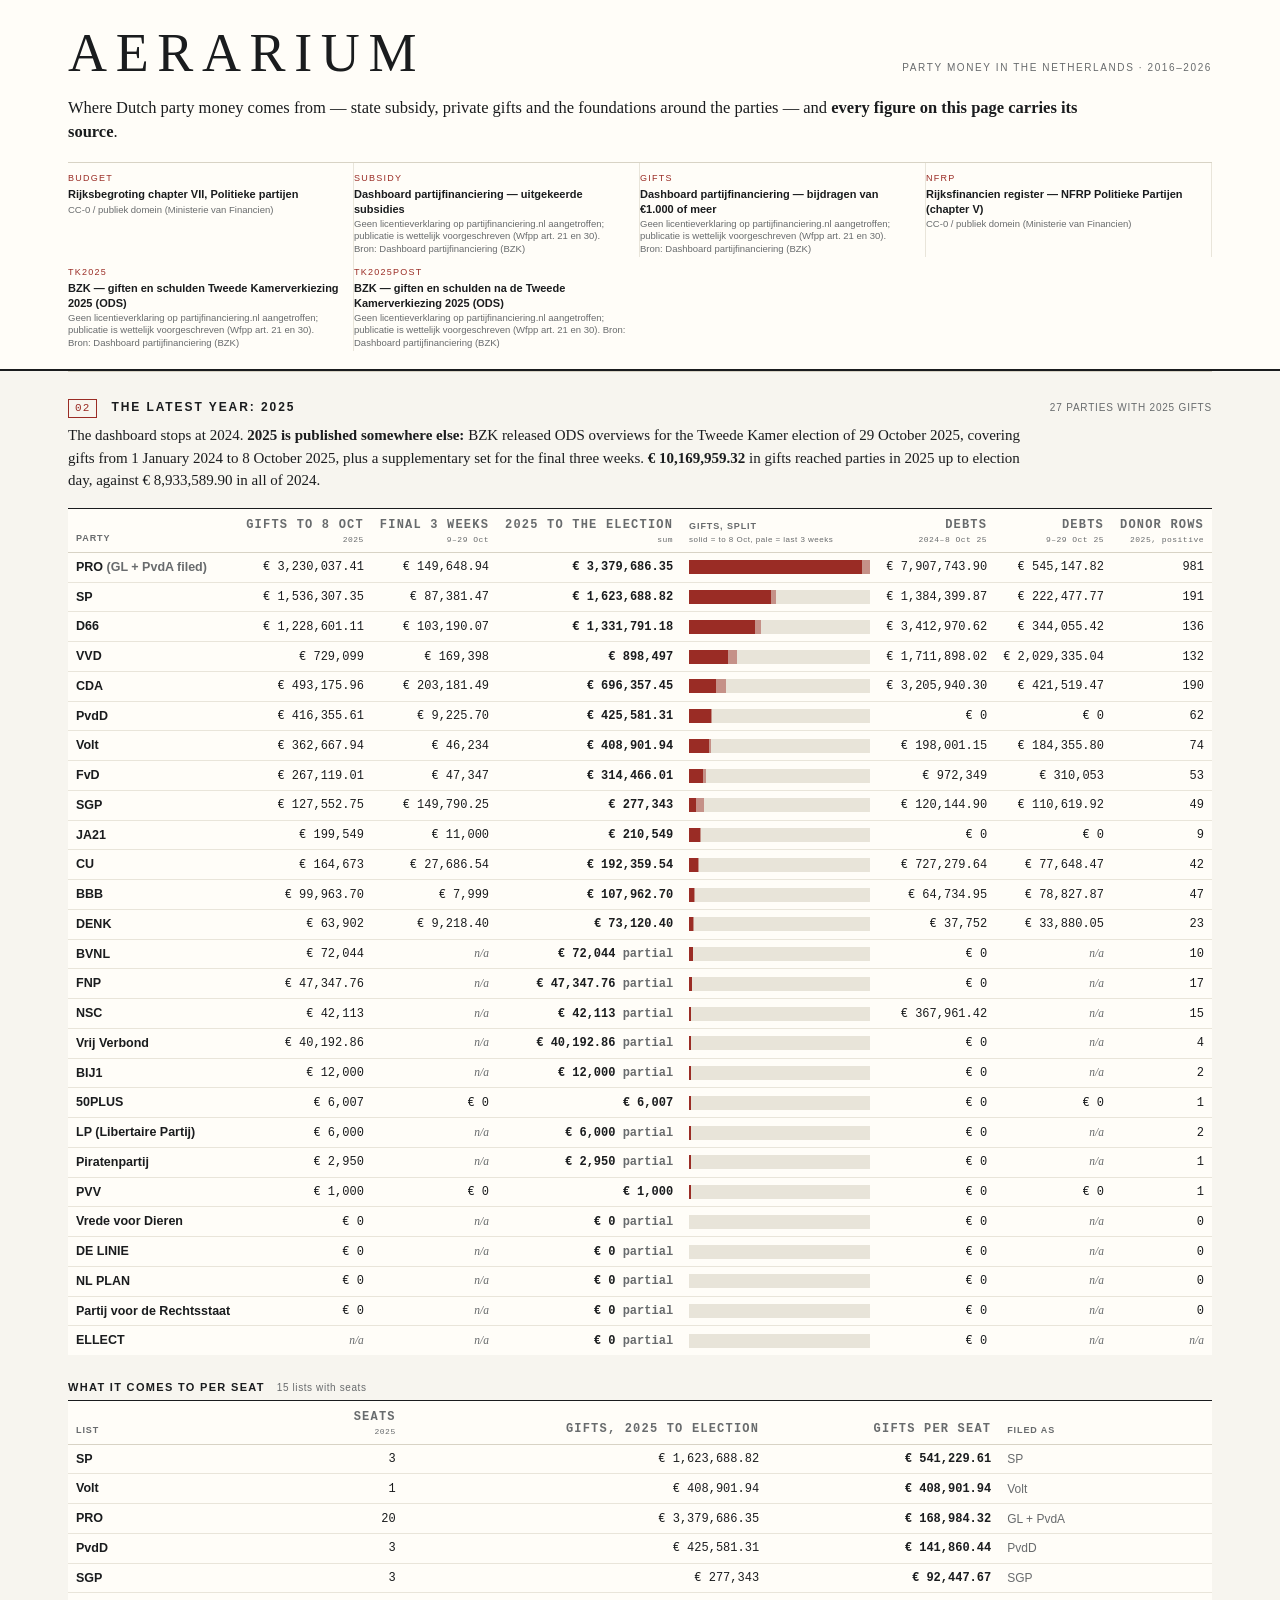
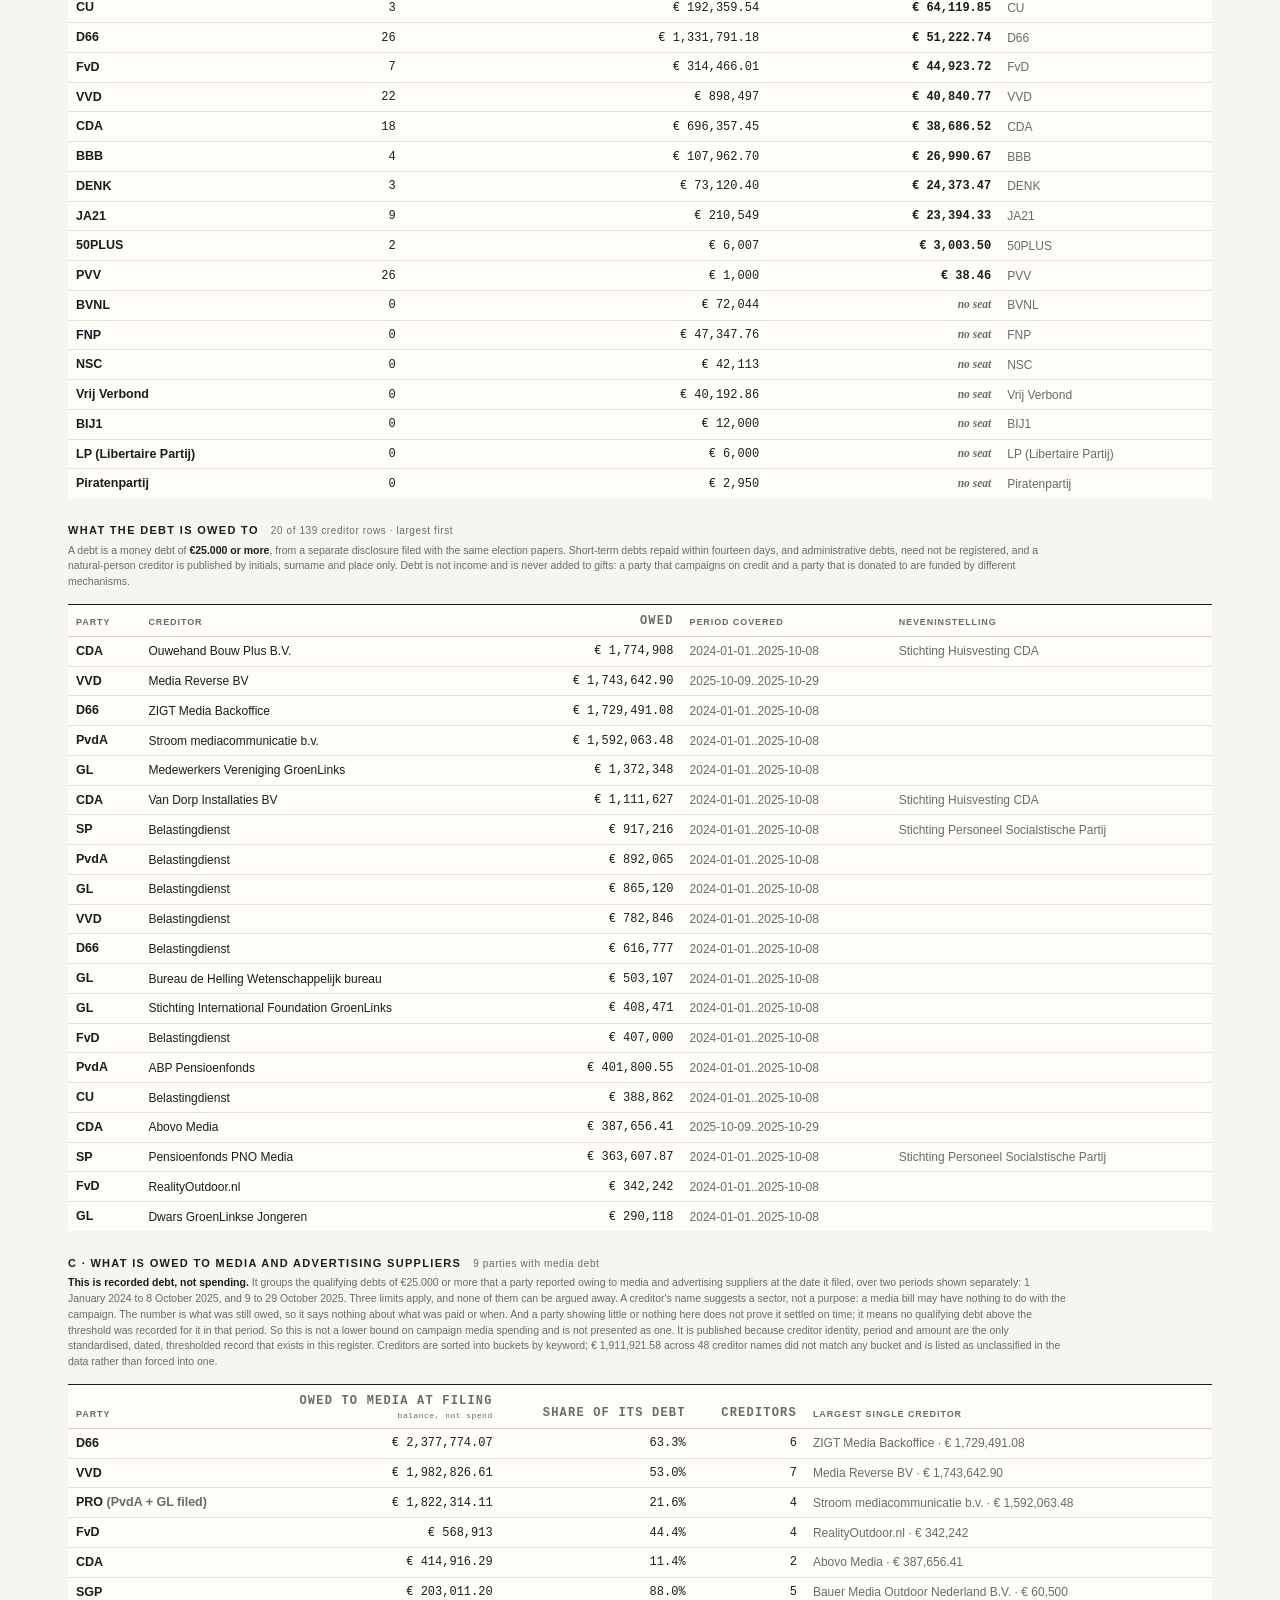
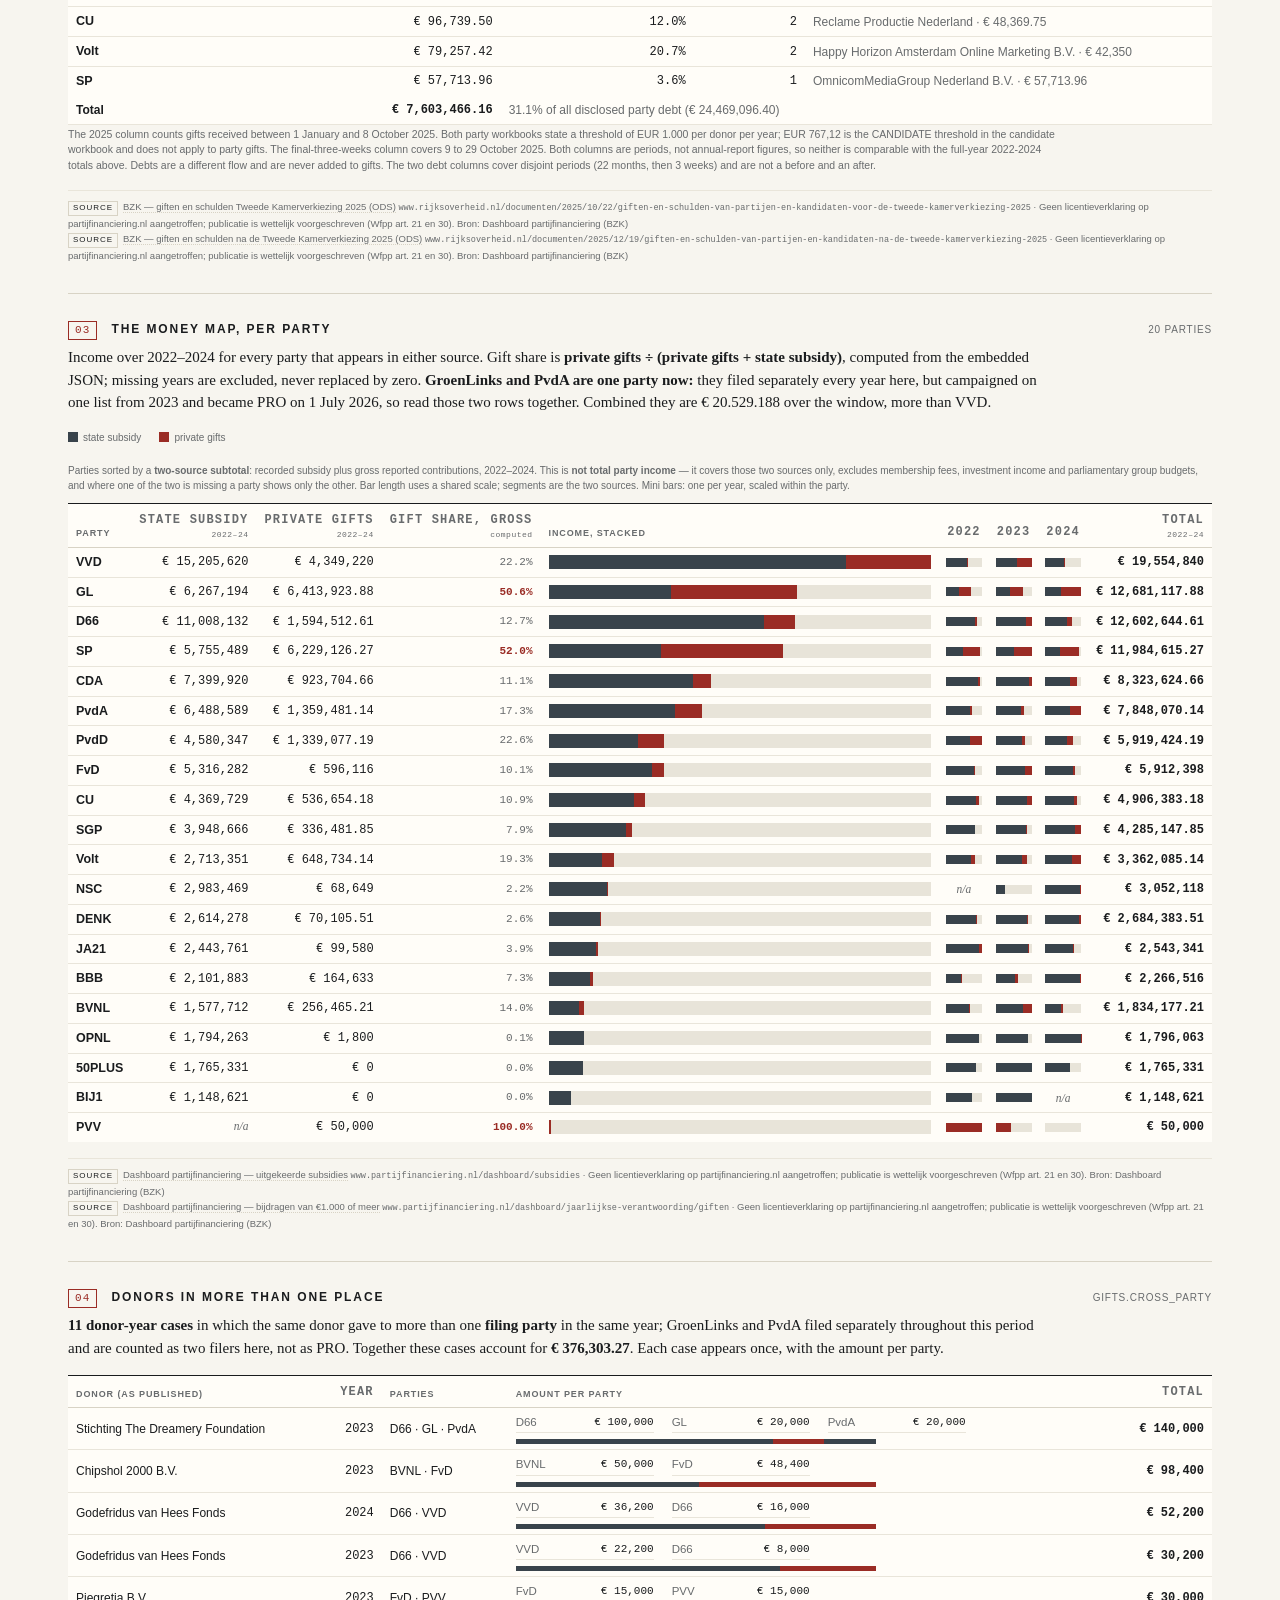
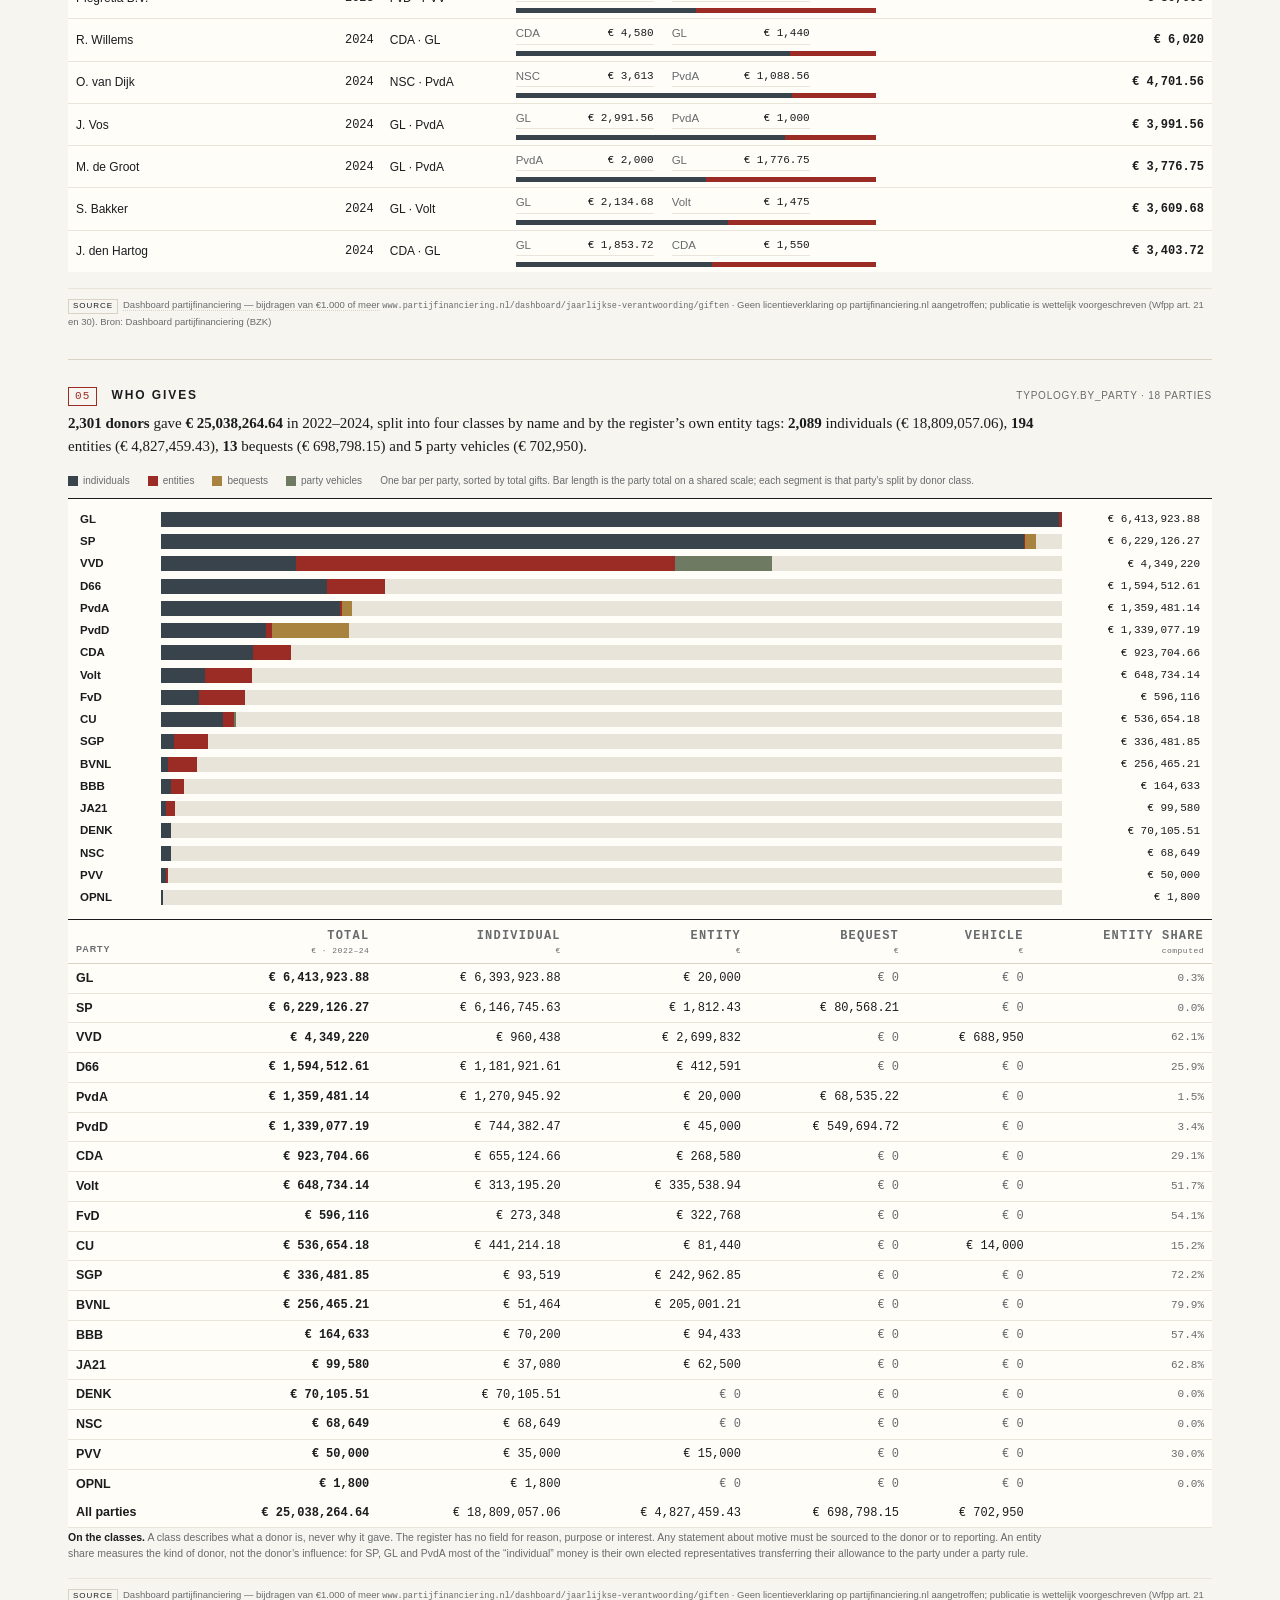
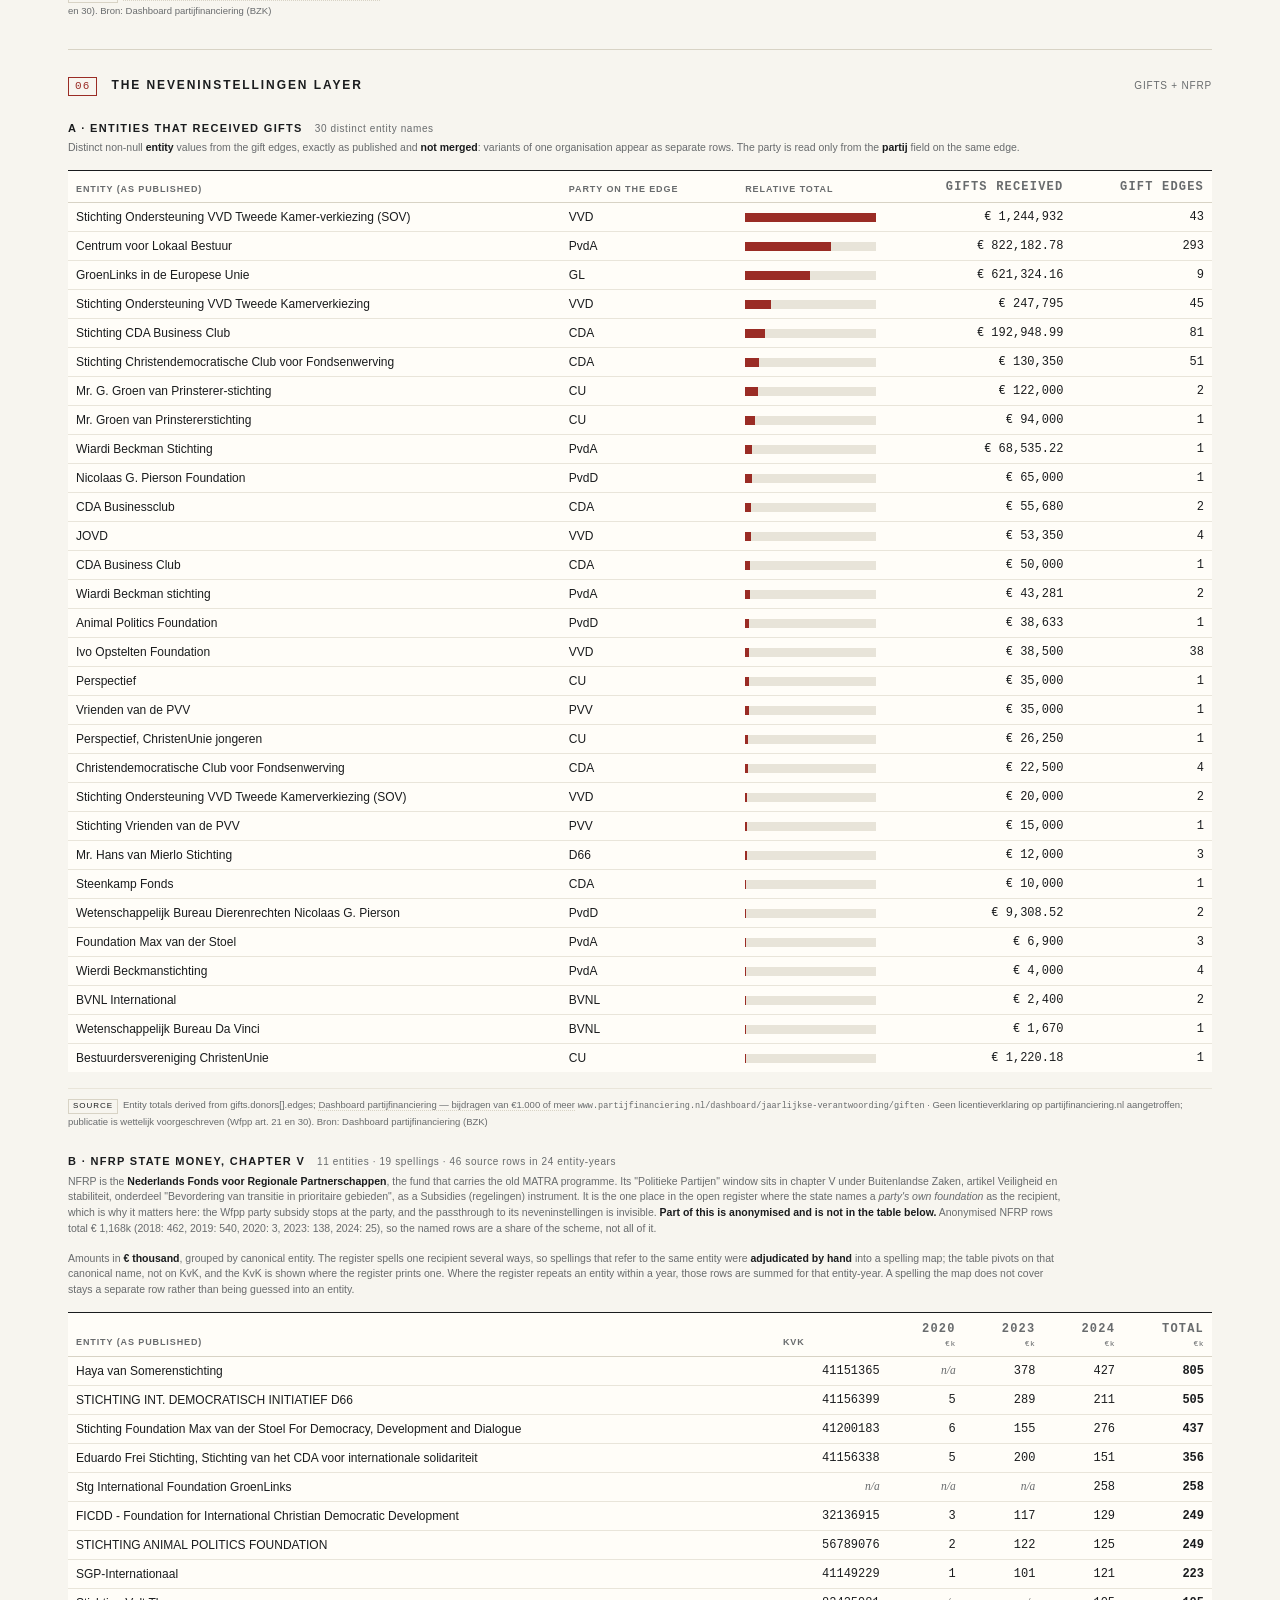
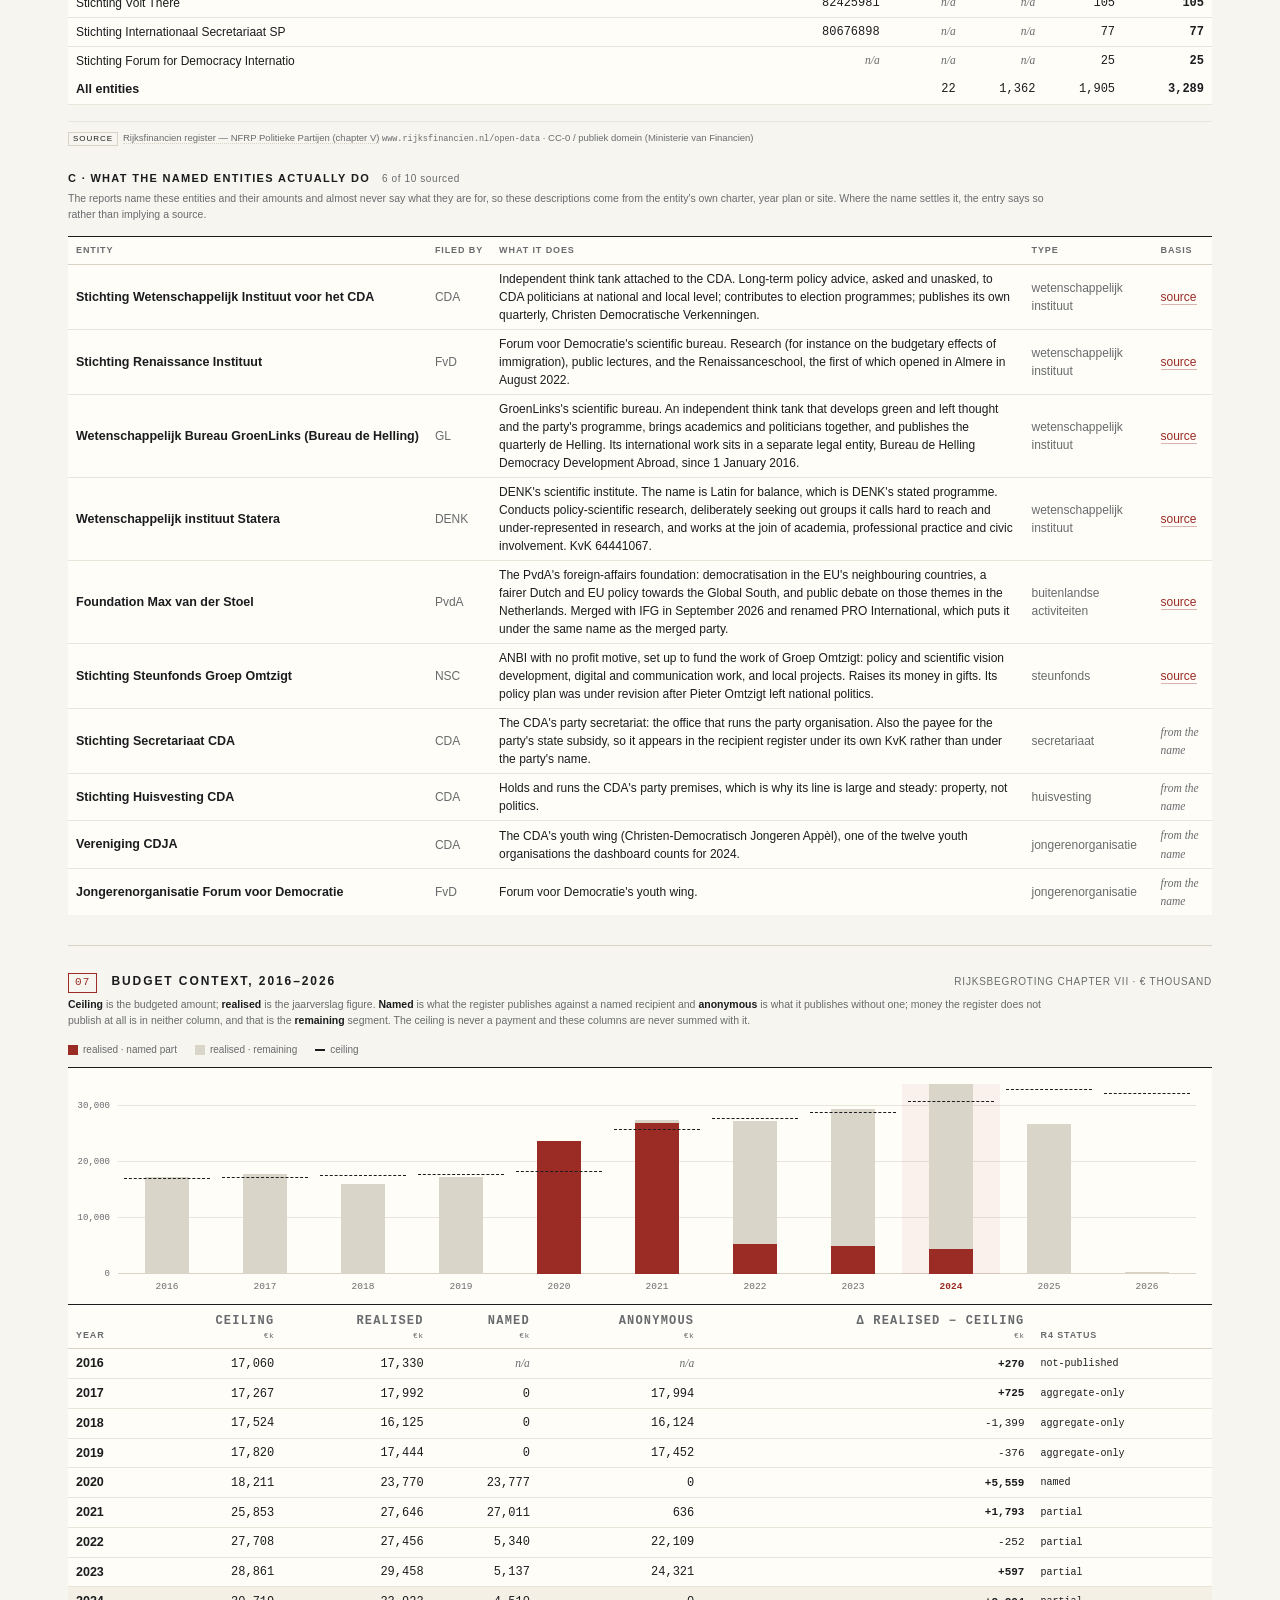
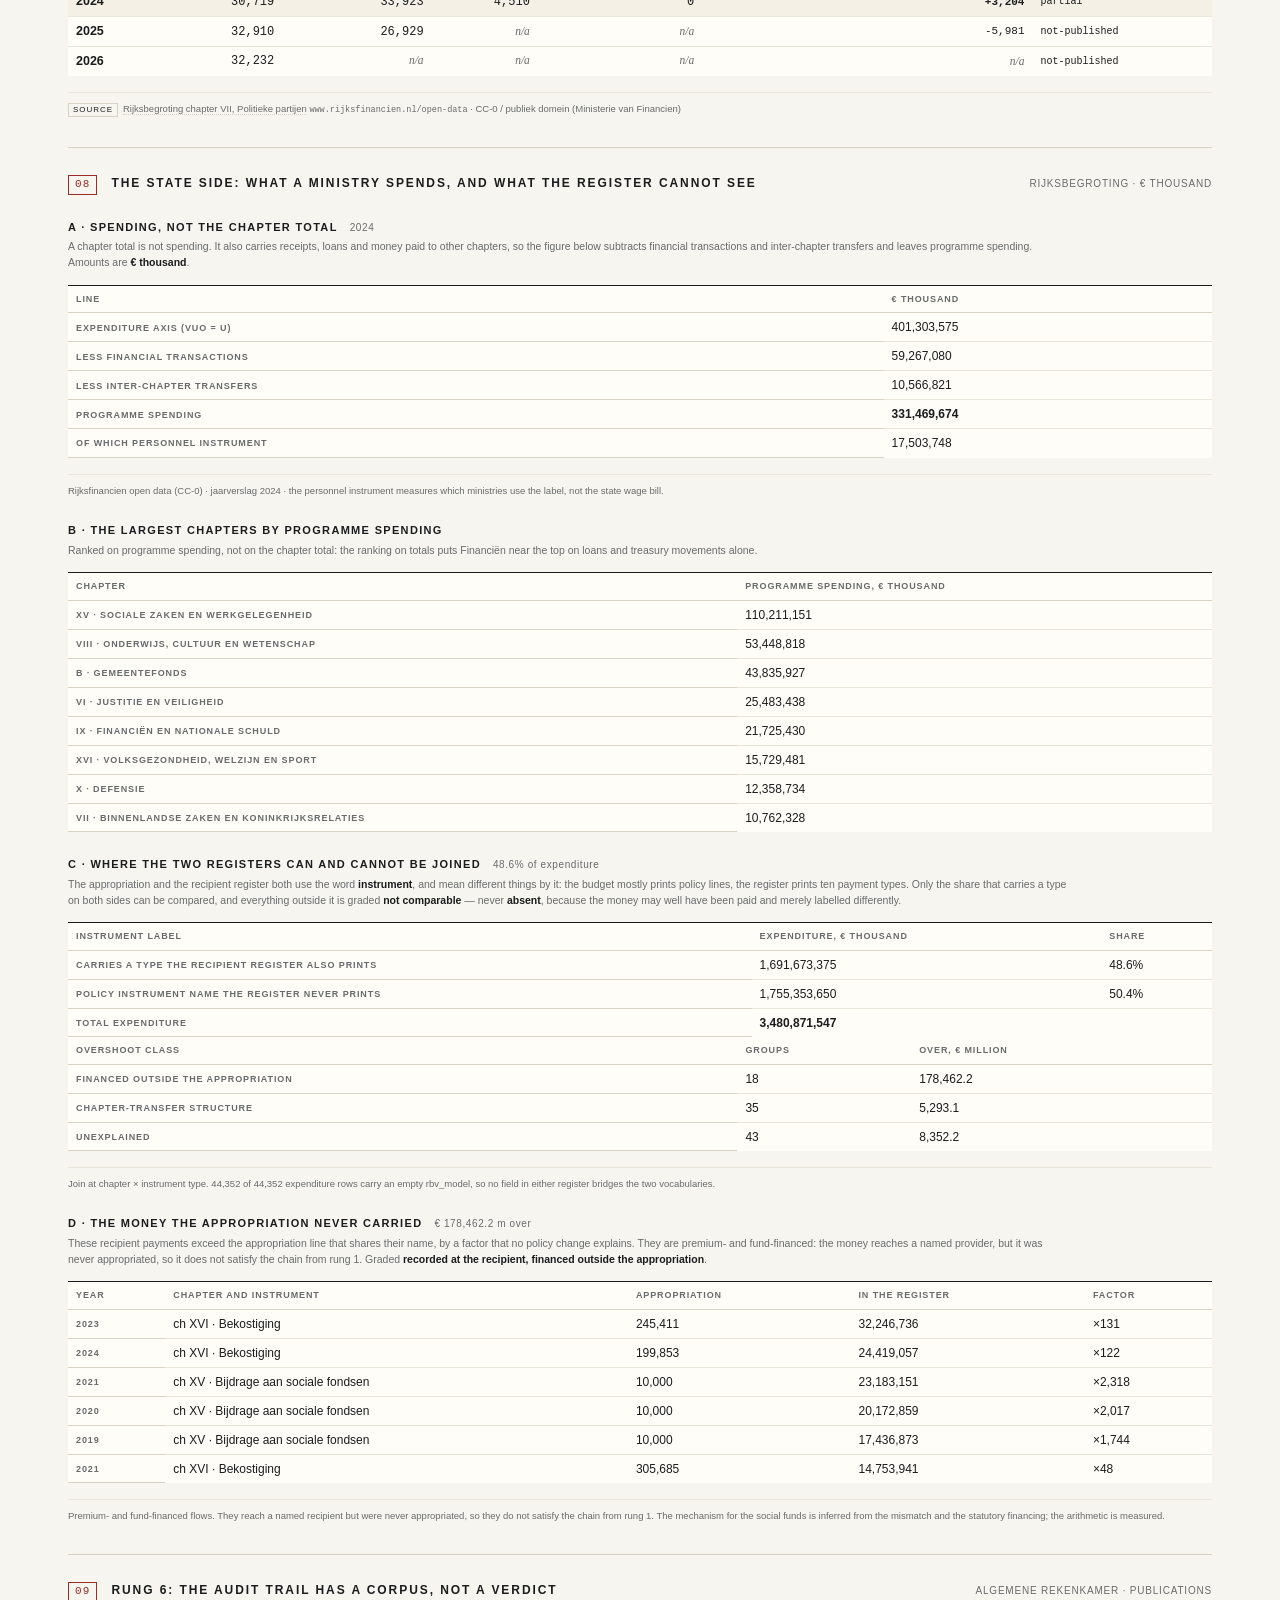
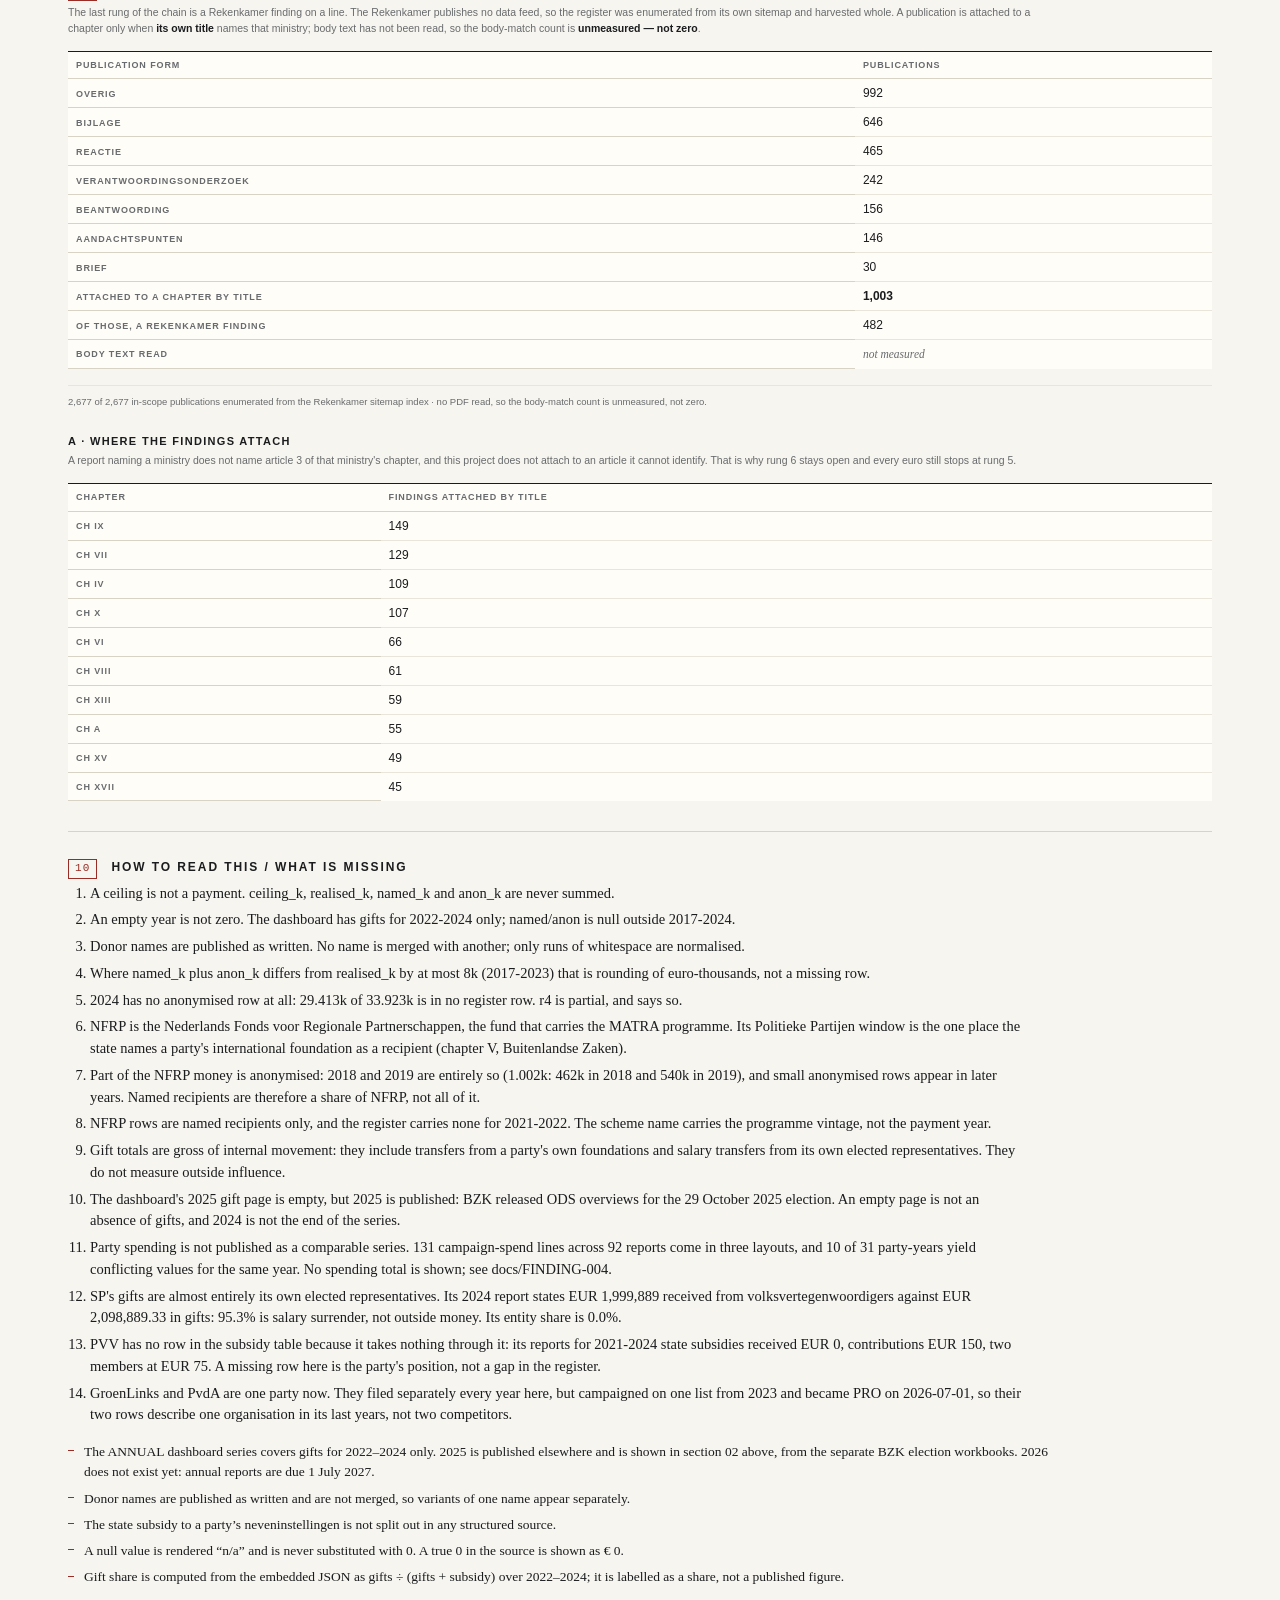
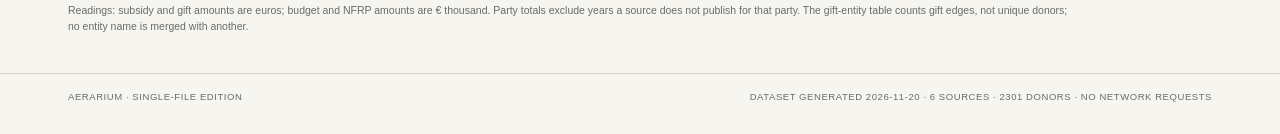
==== commit 787978b8: "audit 4: five blockers, all five real - the phase was being summed Every blocker held up when I reco" ====
--- a/out/index.html
+++ b/out/index.html
@@ -185,7 +185,7 @@
 <div id="tip" role="tooltip" aria-hidden="true"></div>
 
 <script type="application/json" id="data">{"meta":{"generated_at":"2026-11-20","sources":[{"id":"budget","label":"Rijksbegroting chapter VII, Politieke partijen","url":"https://www.rijksfinancien.nl/open-data","licence":"CC-0 / publiek domein (Ministerie van Financien)"},{"id":"subsidy","label":"Dashboard partijfinanciering — uitgekeerde subsidies","url":"https://www.partijfinanciering.nl/dashboard/subsidies","licence":"Geen licentieverklaring op partijfinanciering.nl aangetroffen; publicatie is wettelijk voorgeschreven (Wfpp art. 21 en 30). Bron: Dashboard partijfinanciering (BZK)"},{"id":"gifts","label":"Dashboard partijfinanciering — bijdragen van €1.000 of meer","url":"https://www.partijfinanciering.nl/dashboard/jaarlijkse-verantwoording/giften","licence":"Geen licentieverklaring op partijfinanciering.nl aangetroffen; publicatie is wettelijk voorgeschreven (Wfpp art. 21 en 30). Bron: Dashboard partijfinanciering (BZK)"},{"id":"nfrp","label":"Rijksfinancien register — NFRP Politieke Partijen (chapter V)","url":"https://www.rijksfinancien.nl/open-data","licence":"CC-0 / publiek domein (Ministerie van Financien)"},{"id":"tk2025","label":"BZK — giften en schulden Tweede Kamerverkiezing 2025 (ODS)","url":"https://www.rijksoverheid.nl/documenten/2025/10/22/giften-en-schulden-van-partijen-en-kandidaten-voor-de-tweede-kamerverkiezing-2025","licence":"Geen licentieverklaring op partijfinanciering.nl aangetroffen; publicatie is wettelijk voorgeschreven (Wfpp art. 21 en 30). Bron: Dashboard partijfinanciering (BZK)"},{"id":"tk2025post","label":"BZK — giften en schulden na de Tweede Kamerverkiezing 2025 (ODS)","url":"https://www.rijksoverheid.nl/documenten/2025/12/19/giften-en-schulden-van-partijen-en-kandidaten-na-de-tweede-kamerverkiezing-2025","licence":"Geen licentieverklaring op partijfinanciering.nl aangetroffen; publicatie is wettelijk voorgeschreven (Wfpp art. 21 en 30). Bron: Dashboard partijfinanciering (BZK)"}],"rules":["A ceiling is not a payment. ceiling_k, realised_k, named_k and anon_k are never summed.","An empty year is not zero. The dashboard has gifts for 2022-2024 only; named/anon is null outside 2017-2024.","Donor names are published as written. No name is merged with another; only runs of whitespace are normalised.","Where named_k plus anon_k differs from realised_k by at most 8k (2017-2023) that is rounding of euro-thousands, not a missing row.","2024 has no anonymised row at all: 29.413k of 33.923k is in no register row. r4 is partial, and says so.","NFRP is the Nederlands Fonds voor Regionale Partnerschappen, the fund that carries the MATRA programme. Its Politieke Partijen window is the one place the state names a party's international foundation as a recipient (chapter V, Buitenlandse Zaken).","Part of the NFRP money is anonymised: 2018 and 2019 are entirely so (1.002k: 462k in 2018 and 540k in 2019), and small anonymised rows appear in later years. Named recipients are therefore a share of NFRP, not all of it.","NFRP rows are named recipients only, and the register carries none for 2021-2022. The scheme name carries the programme vintage, not the payment year.","Gift totals are gross of internal movement: they include transfers from a party's own foundations and salary transfers from its own elected representatives. They do not measure outside influence.","The dashboard's 2025 gift page is empty, but 2025 is published: BZK released ODS overviews for the 29 October 2025 election. An empty page is not an absence of gifts, and 2024 is not the end of the series.","Party spending is not published as a comparable series. 131 campaign-spend lines across 92 reports come in three layouts, and 10 of 31 party-years yield conflicting values for the same year. No spending total is shown; see docs/FINDING-004.","SP's gifts are almost entirely its own elected representatives. Its 2024 report states EUR 1,999,889 received from volksvertegenwoordigers against EUR 2,098,889.33 in gifts: 95.3% is salary surrender, not outside money. Its entity share is 0.0%.","PVV has no row in the subsidy table because it takes nothing through it: its reports for 2021-2024 state subsidies received EUR 0, contributions EUR 150, two members at EUR 75. A missing row here is the party's position, not a gap in the register.","GroenLinks and PvdA are one party now. They filed separately every year here, but campaigned on one list from 2023 and became PRO on 2026-07-01, so their two rows describe one organisation in its last years, not two competitors."]},"budget":[{"jaar":2016,"ceiling_k":17060,"realised_k":17330,"named_k":null,"anon_k":null,"r4":"not-published","source":"budget"},{"jaar":2017,"ceiling_k":17267,"realised_k":17992,"named_k":0,"anon_k":17994,"r4":"aggregate-only","source":"budget"},{"jaar":2018,"ceiling_k":17524,"realised_k":16125,"named_k":0,"anon_k":16124,"r4":"aggregate-only","source":"budget"},{"jaar":2019,"ceiling_k":17820,"realised_k":17444,"named_k":0,"anon_k":17452,"r4":"aggregate-only","source":"budget"},{"jaar":2020,"ceiling_k":18211,"realised_k":23770,"named_k":23777,"anon_k":0,"r4":"named","source":"budget"},{"jaar":2021,"ceiling_k":25853,"realised_k":27646,"named_k":27011,"anon_k":636,"r4":"partial","source":"budget"},{"jaar":2022,"ceiling_k":27708,"realised_k":27456,"named_k":5340,"anon_k":22109,"r4":"partial","source":"budget"},{"jaar":2023,"ceiling_k":28861,"realised_k":29458,"named_k":5137,"anon_k":24321,"r4":"partial","source":"budget"},{"jaar":2024,"ceiling_k":30719,"realised_k":33923,"named_k":4510,"anon_k":0,"r4":"partial","source":"budget"},{"jaar":2025,"ceiling_k":32910,"realised_k":26929,"named_k":null,"anon_k":null,"r4":"not-published","source":"budget"},{"jaar":2026,"ceiling_k":32232,"realised_k":null,"named_k":null,"anon_k":null,"r4":"not-published","source":"budget"}],"typology":{"counts":{"entity":194,"bequest":13,"party_vehicle":5,"individual":2089},"money":{"entity":4827459.43,"bequest":698798.15,"party_vehicle":702950.0,"individual":18809057.06},"by_party":{"GL":{"total":6413923.88,"individual":6393923.88,"entity":20000.0,"entity_share":0.3},"SP":{"total":6229126.27,"individual":6146745.63,"bequest":80568.21,"entity":1812.43,"entity_share":0.0},"VVD":{"total":4349220.0,"entity":2699832.0,"party_vehicle":688950.0,"individual":960438.0,"entity_share":62.1},"D66":{"total":1594512.61,"entity":412591.0,"individual":1181921.61,"entity_share":25.9},"PvdA":{"total":1359481.14,"entity":20000.0,"bequest":68535.22,"individual":1270945.92,"entity_share":1.5},"PvdD":{"total":1339077.19,"bequest":549694.72,"individual":744382.47,"entity":45000.0,"entity_share":3.4},"CDA":{"total":923704.66,"entity":268580.0,"individual":655124.66,"entity_share":29.1},"Volt":{"total":648734.14,"entity":335538.94,"individual":313195.2,"entity_share":51.7},"FvD":{"total":596116.0,"individual":273348.0,"entity":322768.0,"entity_share":54.1},"CU":{"total":536654.18,"individual":441214.18,"entity":81440.0,"party_vehicle":14000.0,"entity_share":15.2},"SGP":{"total":336481.85,"entity":242962.85,"individual":93519.0,"entity_share":72.2},"BVNL":{"total":256465.21,"entity":205001.21,"individual":51464.0,"entity_share":79.9},"BBB":{"total":164633.0,"individual":70200.0,"entity":94433.0,"entity_share":57.4},"JA21":{"total":99580.0,"entity":62500.0,"individual":37080.0,"entity_share":62.8},"DENK":{"total":70105.51,"individual":70105.51,"entity_share":0.0},"NSC":{"total":68649.0,"individual":68649.0,"entity_share":0.0},"PVV":{"total":50000.0,"individual":35000.0,"entity":15000.0,"entity_share":30.0},"OPNL":{"total":1800.0,"individual":1800.0,"entity_share":0.0}},"classes":["party_vehicle","bequest","entity","individual"],"warning":"A class describes what a donor is, never why it gave. The register has no field for reason, purpose or interest. Any statement about motive must be sourced to the donor or to reporting."},"lineage":{"meta":{"purpose":"Party identity is not stable across years. This file records the moments when a name stopped meaning the same organisation, so a chart cannot silently compare two different things.","retrieved":"2026-11-20","rule":"A series that keeps two merged parties separate, or that treats a renamed party as a new one, tells a lie the source never told. The register files 2020-2024 as two separate legal parties because that is what they were; it does not know about 2026."},"groups":[{"name":"PRO (Progressief Nederland)","former_names":["GroenLinks-PvdA","GL/PvdA"],"members":["GL","PvdA"],"single_party_from":"2026-07-01","note":"GroenLinks and PvdA filed separate Wfpp reports every year in this dataset. From 2023 they campaigned on one list and sat as one parliamentary group, and from 1 July 2026 they are one legal party. Reading their rows as two independent parties is correct for 2020-2022, arguable for 2023-2025, and wrong from 2026."}],"events":[{"date":"2023-07-17","what":"Members of both parties vote for a joint electoral list: 91.8% of GroenLinks, over 87% of PvdA.","source":"https://ommen.groenlinks.nl/nieuws/tijdpad-gezamenlijke-verkiezingsdeelname"},{"date":"2023-10-27","what":"The two Tweede Kamer groups merge into one group, GroenLinks-PvdA.","source":"https://nl.wikipedia.org/wiki/GroenLinks-PvdA"},{"date":"2023-11-22","what":"First joint election: one list, 25 seats, Frans Timmermans leader. Under Wfpp art. 10 a combined list shares the base amounts pro rata, so the 2023 subsidy rows describe one list, not two independent parties.","source":"https://nl.wikipedia.org/wiki/GroenLinks-PvdA"},{"date":"2025-06","what":"Online referendum approves a full merger: 88% of PvdA members, 89% of GroenLinks members.","source":"https://nos.nl/artikel/2607948-nieuwe-naam-groenlinks-pvda-bekend-progressief-nederland-kortweg-pro"},{"date":"2026-03-26","what":"The new name is announced: Progressief Nederland, abbreviated PRO.","source":"https://nos.nl/artikel/2607948-nieuwe-naam-groenlinks-pvda-bekend-progressief-nederland-kortweg-pro"},{"date":"2026-06-10","what":"The Tweede Kamer group changes its name to Progressief Nederland.","source":"https://nl.wikipedia.org/wiki/Progressief_Nederland"},{"date":"2026-06-13","what":"Founding congress adopts the principles programme, statutes and rules of procedure.","source":"https://nl.wikipedia.org/wiki/Progressief_Nederland"},{"date":"2026-07-01","what":"Progressief Nederland is founded. GroenLinks and PvdA cease to exist as separate parties.","source":"https://nl.wikipedia.org/wiki/Progressief_Nederland"}],"renames":[{"name":"50PLUS","variant":"50plus","note":"The 2020 report and register rows write 50plus."},{"name":"FvD","variant":"FVD","note":"Register and report capitalisation differ by vintage."},{"name":"CU","variant":"ChristenUnie","note":"Both strings appear in the same corpus."},{"name":"GL","variant":"GroenLinks","note":"Both strings appear in the same corpus."}],"combined":[{"name":"PRO (Progressief Nederland)","members":["GL","PvdA"],"single_party_from":"2026-07-01","note":"GroenLinks and PvdA filed separate Wfpp reports every year in this dataset. From 2023 they campaigned on one list and sat as one parliamentary group, and from 1 July 2026 they are one legal party. Reading their rows as two independent parties is correct for 2020-2022, arguable for 2023-2025, and wrong from 2026.","by_year":[{"jaar":2022,"subsidy":4040350.0,"gifts":1767995.45,"total":5808345.45},{"jaar":2023,"subsidy":4292919.0,"gifts":2113168.02,"total":6406087.02},{"jaar":2024,"subsidy":4422514.0,"gifts":3892241.55,"total":8314755.55}],"total_subsidy":12755783.0,"total_gifts":7773405.02}]},"subsidy":{"years":[2022,2023,2024],"totals":{"2022":28873282.0,"2023":31477637.0,"2024":29131718.0},"parties":[{"name":"VVD","by_year":{"2022":5162692.0,"2023":5408783.0,"2024":4634145.0}},{"name":"D66","by_year":{"2022":3955101.0,"2023":4146855.0,"2024":2906176.0}},{"name":"CDA","by_year":{"2022":2624283.0,"2023":2749460.0,"2024":2026177.0}},{"name":"SP","by_year":{"2022":1912224.0,"2023":2073973.0,"2024":1769292.0}},{"name":"PvdA","by_year":{"2022":2098530.0,"2023":2199298.0,"2024":2190761.0}},{"name":"GL","by_year":{"2022":1941820.0,"2023":2093621.0,"2024":2231753.0}},{"name":"PvdD","by_year":{"2022":1534500.0,"2023":1669530.0,"2024":1376317.0}},{"name":"FvD","by_year":{"2022":1726068.0,"2023":1835879.0,"2024":1754335.0}},{"name":"CU","by_year":{"2022":1454584.0,"2023":1526477.0,"2024":1388668.0}},{"name":"SGP","by_year":{"2022":1269859.0,"2023":1339256.0,"2024":1339551.0}},{"name":"DENK","by_year":{"2022":823976.0,"2023":863193.0,"2024":927109.0}},{"name":"50PLUS","by_year":{"2022":576136.0,"2023":700948.0,"2024":488247.0}},{"name":"OPNL","by_year":{"2022":582663.0,"2023":578970.0,"2024":632630.0}},{"name":"BIJ1","by_year":{"2022":485548.0,"2023":663073.0,"2024":null}},{"name":"JA21","by_year":{"2022":860156.0,"2023":855410.0,"2024":728195.0}},{"name":"Volt","by_year":{"2022":861842.0,"2023":917549.0,"2024":933960.0}},{"name":"BVNL","by_year":{"2022":536972.0,"2023":657688.0,"2024":383052.0}},{"name":"BBB","by_year":{"2022":466328.0,"2023":582753.0,"2024":1052802.0}},{"name":"NSC","by_year":{"2022":null,"2023":614921.0,"2024":2368548.0}}],"url":"https://www.partijfinanciering.nl/dashboard/subsidies","licence":"Geen licentieverklaring op partijfinanciering.nl aangetroffen; publicatie is wettelijk voorgeschreven (Wfpp art. 21 en 30). Bron: Dashboard partijfinanciering (BZK)","snapshot":"subsidies-2026-11-22.html"},"gifts":{"totals":{"2022":6039924.73,"2023":10064750.01,"2024":8933589.9},"parties":[{"name":"50PLUS","by_year":{"2022":0.0,"2023":0.0,"2024":0.0},"donors":{}},{"name":"BBB","by_year":{"2022":32500.0,"2023":87433.0,"2024":44700.0},"donors":{"2022":5,"2023":6,"2024":6}},{"name":"BIJ1","by_year":{"2022":0.0,"2023":0.0},"donors":{}},{"name":"BVNL","by_year":{"2022":34000.0,"2023":192351.21,"2024":30114.0},"donors":{"2022":5,"2023":16,"2024":7}},{"name":"CDA","by_year":{"2022":157200.02,"2023":199197.04,"2024":567307.6},"donors":{"2022":11,"2023":22,"2024":173}},{"name":"CU","by_year":{"2022":167120.0,"2023":227935.0,"2024":141599.18},"donors":{"2022":3,"2023":11,"2024":17}},{"name":"D66","by_year":{"2022":280657.0,"2023":680401.0,"2024":633454.61},"donors":{"2022":14,"2023":39,"2024":123}},{"name":"DENK","by_year":{"2022":10395.51,"2023":6850.0,"2024":52860.0},"donors":{"2022":2,"2023":1,"2024":23}},{"name":"FvD","by_year":{"2022":92500.0,"2023":404918.0,"2024":98698.0},"donors":{"2022":7,"2023":18,"2024":63}},{"name":"GL","by_year":{"2022":1622944.8,"2023":1834481.85,"2024":2956497.23},"donors":{"2022":140,"2023":136,"2024":678}},{"name":"JA21","by_year":{"2022":75000.0,"2023":17580.0,"2024":7000.0},"donors":{"2022":4,"2023":2,"2024":3}},{"name":"NSC","by_year":{"2023":0.0,"2024":68649.0},"donors":{"2024":21}},{"name":"OPNL","by_year":{"2022":0.0,"2023":0.0,"2024":1800.0},"donors":{"2024":1}},{"name":"PVV","by_year":{"2022":35000.0,"2023":15000.0,"2024":0.0},"donors":{"2022":1,"2023":1}},{"name":"PvdA","by_year":{"2022":145050.65,"2023":278686.17,"2024":935744.32},"donors":{"2022":19,"2023":29,"2024":328}},{"name":"PvdD","by_year":{"2022":745884.14,"2023":197224.81,"2024":395968.24},"donors":{"2022":23,"2023":17,"2024":82}},{"name":"SGP","by_year":{"2022":0.0,"2023":77016.0,"2024":259465.85},"donors":{"2023":11,"2024":62}},{"name":"SP","by_year":{"2022":2050264.01,"2023":2079972.93,"2024":2098889.33},"donors":{"2022":188,"2023":182,"2024":209}},{"name":"VVD","by_year":{"2022":428950.0,"2023":3592775.0,"2024":327495.0},"donors":{"2022":6,"2023":59,"2024":88}},{"name":"Volt","by_year":{"2022":162458.6,"2023":172928.0,"2024":313347.54},"donors":{"2022":5,"2023":14,"2024":97}}],"donors":[{"name":"Stichting VVD Ondersteuning Tweede Kamerverkiezing,","total":1300000.0,"edges":[{"jaar":2023,"partij":"VVD","entity":null,"bedrag":1300000.0,"datum":"2023-09-19"}]},{"name":"Nalatenschap M.A.J. Kooien - p/a Knook & Schot Notarissen","total":360000.0,"edges":[{"jaar":2022,"partij":"PvdD","entity":null,"bedrag":360000.0,"datum":""}]},{"name":"Stichting Het Thorbeckefonds","total":350000.0,"edges":[{"jaar":2023,"partij":"VVD","entity":null,"bedrag":350000.0,"datum":"2023-11-23"}]},{"name":"Stichting Ondersteuning VVD Tweede Kamerverkiezing,","total":300000.0,"edges":[{"jaar":2022,"partij":"VVD","entity":null,"bedrag":300000.0,"datum":"2022-12-27"}]},{"name":"K. van Sparrentak","total":267857.21,"edges":[{"jaar":2022,"partij":"GL","entity":null,"bedrag":15171.84,"datum":"2022-12-28"},{"jaar":2022,"partij":"GL","entity":"GroenLinks in de Europese Unie","bedrag":83168.0,"datum":"2022-08-25"},{"jaar":2023,"partij":"GL","entity":null,"bedrag":16379.33,"datum":"2023-01-27"},{"jaar":2023,"partij":"GL","entity":"GroenLinks in de Europese Unie","bedrag":64000.0,"datum":"2023-12-12"},{"jaar":2024,"partij":"GL","entity":null,"bedrag":16166.04,"datum":"2024-12-27"},{"jaar":2024,"partij":"GL","entity":"GroenLinks in de Europese Unie","bedrag":72972.0,"datum":"2024-12-03"}]},{"name":"ChristenUnie","total":263250.0,"edges":[{"jaar":2022,"partij":"CU","entity":"Mr. G. Groen van Prinsterer-stichting","bedrag":108000.0,"datum":"2022-05-09"},{"jaar":2022,"partij":"CU","entity":"Perspectief","bedrag":35000.0,"datum":"2022-03-08"},{"jaar":2023,"partij":"CU","entity":"Mr. Groen van Prinstererstichting","bedrag":94000.0,"datum":"2023-05-08"},{"jaar":2023,"partij":"CU","entity":"Perspectief, \nChristenUnie jongeren","bedrag":26250.0,"datum":"2023-03-28"}]},{"name":"B. Eickhout","total":251434.68,"edges":[{"jaar":2022,"partij":"GL","entity":null,"bedrag":15147.82,"datum":"2022-12-24"},{"jaar":2022,"partij":"GL","entity":"GroenLinks in de Europese Unie","bedrag":58553.0,"datum":"2022-12-22"},{"jaar":2023,"partij":"GL","entity":null,"bedrag":16442.06,"datum":"2023-11-20"},{"jaar":2023,"partij":"GL","entity":"GroenLinks in de Europese Unie","bedrag":79347.0,"datum":"2023-12-22"},{"jaar":2024,"partij":"GL","entity":null,"bedrag":16983.25,"datum":"2024-12-02"},{"jaar":2024,"partij":"GL","entity":"GroenLinks in de Europese Unie","bedrag":64961.55,"datum":"2024-12-26"}]},{"name":"Stichting The Dreamery Foundation","total":240000.0,"edges":[{"jaar":2022,"partij":"D66","entity":null,"bedrag":100000.0,"datum":"2022-01-27"},{"jaar":2023,"partij":"GL","entity":null,"bedrag":20000.0,"datum":"2023-10-19"},{"jaar":2023,"partij":"D66","entity":null,"bedrag":100000.0,"datum":"2023-10-11"},{"jaar":2023,"partij":"PvdA","entity":null,"bedrag":20000.0,"datum":"2023-10-19"}]},{"name":"E.A. Nijkerk","total":200000.0,"edges":[{"jaar":2023,"partij":"VVD","entity":null,"bedrag":75000.0,"datum":"2023-02-13"},{"jaar":2023,"partij":"VVD","entity":"Stichting Ondersteuning VVD Tweede Kamer-verkiezing (SOV)","bedrag":25000.0,"datum":"2023-02-17"},{"jaar":2024,"partij":"VVD","entity":"Stichting Ondersteuning VVD Tweede Kamerverkiezing","bedrag":100000.0,"datum":"2024-02-09"}]},{"name":"R. Defares","total":200000.0,"edges":[{"jaar":2023,"partij":"D66","entity":null,"bedrag":100000.0,"datum":"2023-10-02"},{"jaar":2024,"partij":"D66","entity":null,"bedrag":100000.0,"datum":"2024-02-06"}]},{"name":"T. Strik","total":198322.61,"edges":[{"jaar":2022,"partij":"GL","entity":"GroenLinks in de Europese Unie","bedrag":66778.0,"datum":"2022-01-29"},{"jaar":2023,"partij":"GL","entity":"GroenLinks in de Europese Unie","bedrag":57336.0,"datum":"2023-12-29"},{"jaar":2024,"partij":"GL","entity":"GroenLinks in de Europese Unie","bedrag":74208.61,"datum":"2024-03-29"}]},{"name":"Stichting Ivo Opstelten Foundation","total":160000.0,"edges":[{"jaar":2023,"partij":"VVD","entity":null,"bedrag":160000.0,"datum":"2023-11-20"}]},{"name":"S. Beckerman","total":155887.7,"edges":[{"jaar":2022,"partij":"SP","entity":null,"bedrag":49502.47,"datum":"2022-06-24"},{"jaar":2023,"partij":"SP","entity":null,"bedrag":51828.08,"datum":"2023-01-26"},{"jaar":2024,"partij":"SP","entity":null,"bedrag":54557.15,"datum":"2024-01-25"}]},{"name":"Keurvorst B.V.","total":150000.0,"edges":[{"jaar":2022,"partij":"CDA","entity":"CDA Business Club","bedrag":50000.0,"datum":"2022-07-28"},{"jaar":2023,"partij":"CDA","entity":"CDA Businessclub","bedrag":50000.0,"datum":"2023-05-10"},{"jaar":2024,"partij":"CDA","entity":"Stichting CDA Business Club","bedrag":50000.0,"datum":"2024-03-13"}]},{"name":"M. van Nispen","total":147665.33,"edges":[{"jaar":2022,"partij":"SP","entity":null,"bedrag":45444.17,"datum":"2022-06-24"},{"jaar":2023,"partij":"SP","entity":null,"bedrag":51492.84,"datum":"2023-01-26"},{"jaar":2024,"partij":"SP","entity":null,"bedrag":50728.32,"datum":"2024-01-25"}]},{"name":"M. Witteveen","total":109000.0,"edges":[{"jaar":2023,"partij":"D66","entity":null,"bedrag":57000.0,"datum":"2023-01-31"},{"jaar":2024,"partij":"D66","entity":null,"bedrag":52000.0,"datum":"2024-02-02"}]},{"name":"Movet Beheer","total":105080.0,"edges":[{"jaar":2022,"partij":"CDA","entity":null,"bedrag":15000.0,"datum":"2022-12-21"},{"jaar":2024,"partij":"CDA","entity":null,"bedrag":90080.0,"datum":"2024-04-16"}]},{"name":"Stichting Ondersteuning Tweede Kamerfractie Volt","total":104640.94,"edges":[{"jaar":2022,"partij":"Volt","entity":null,"bedrag":104640.94,"datum":"2022-12-23"}]},{"name":"Bestuurdersvereniging van de VVD","total":100000.0,"edges":[{"jaar":2022,"partij":"VVD","entity":null,"bedrag":70000.0,"datum":"2022-01-31"},{"jaar":2023,"partij":"VVD","entity":null,"bedrag":30000.0,"datum":"2023-10-15"}]},{"name":"R.M. Moos","total":100000.0,"edges":[{"jaar":2023,"partij":"VVD","entity":null,"bedrag":100000.0,"datum":"2023-07-05"}]},{"name":"SCP Management","total":100000.0,"edges":[{"jaar":2023,"partij":"VVD","entity":"Stichting Ondersteuning VVD Tweede Kamer-verkiezing (SOV)","bedrag":100000.0,"datum":"2023-09-12"}]},{"name":"KiMi B.V.","total":100000.0,"edges":[{"jaar":2023,"partij":"VVD","entity":"Stichting Ondersteuning VVD Tweede Kamer-verkiezing (SOV)","bedrag":100000.0,"datum":"2023-09-21"}]},{"name":"S. van der Heijden","total":100000.0,"edges":[{"jaar":2023,"partij":"D66","entity":null,"bedrag":100000.0,"datum":"2023-09-15"}]},{"name":"F. Richartz","total":100000.0,"edges":[{"jaar":2023,"partij":"FvD","entity":null,"bedrag":100000.0,"datum":"2023-11-03"}]},{"name":"&Samhoud Nederland B.V.","total":99591.0,"edges":[{"jaar":2024,"partij":"D66","entity":null,"bedrag":99591.0,"datum":"2024-05-24"}]},{"name":"Chipshol 2000 B.V.","total":98400.0,"edges":[{"jaar":2023,"partij":"FvD","entity":null,"bedrag":48400.0,"datum":"2023-10-26"},{"jaar":2023,"partij":"BVNL","entity":null,"bedrag":50000.0,"datum":"2023-10-09"}]},{"name":"Godefridus van Hees Fonds","total":94400.0,"edges":[{"jaar":2022,"partij":"D66","entity":null,"bedrag":12000.0,"datum":"2022-02-21"},{"jaar":2023,"partij":"VVD","entity":null,"bedrag":15000.0,"datum":"2023-03-27"},{"jaar":2023,"partij":"VVD","entity":"JOVD","bedrag":7200.0,"datum":"2023-03-20"},{"jaar":2023,"partij":"D66","entity":null,"bedrag":8000.0,"datum":"2023-03-27"},{"jaar":2024,"partij":"D66","entity":null,"bedrag":7500.0,"datum":"2024-04-12"},{"jaar":2024,"partij":"D66","entity":"Mr. Hans van Mierlo Stichting","bedrag":8500.0,"datum":"2024-04-12"},{"jaar":2024,"partij":"VVD","entity":null,"bedrag":29000.0,"datum":"2024-04-18"},{"jaar":2024,"partij":"VVD","entity":"JOVD","bedrag":7200.0,"datum":"2024-04-17"}]},{"name":"P. Kwint","total":92821.71,"edges":[{"jaar":2022,"partij":"SP","entity":null,"bedrag":45198.36,"datum":"2022-06-24"},{"jaar":2023,"partij":"SP","entity":null,"bedrag":43643.36,"datum":"2023-01-26"},{"jaar":2024,"partij":"SP","entity":null,"bedrag":3979.99,"datum":"2024-02-22"}]},{"name":"J. Dijk","total":89222.37,"edges":[{"jaar":2022,"partij":"SP","entity":null,"bedrag":11698.35,"datum":""},{"jaar":2023,"partij":"SP","entity":null,"bedrag":44589.01,"datum":"2023-01-27"},{"jaar":2024,"partij":"SP","entity":null,"bedrag":32935.01,"datum":"2024-01-25"}]},{"name":"M. Alkaya","total":87754.32,"edges":[{"jaar":2022,"partij":"SP","entity":null,"bedrag":42757.31,"datum":"2022-06-24"},{"jaar":2023,"partij":"SP","entity":null,"bedrag":39918.19,"datum":"2023-01-26"},{"jaar":2024,"partij":"SP","entity":null,"bedrag":5078.82,"datum":"2024-01-09"}]},{"name":"J. van Dijk","total":87461.19,"edges":[{"jaar":2022,"partij":"SP","entity":null,"bedrag":45332.42,"datum":"2022-06-24"},{"jaar":2023,"partij":"SP","entity":null,"bedrag":30168.21,"datum":"2023-01-26"},{"jaar":2024,"partij":"SP","entity":null,"bedrag":11960.56,"datum":"2024-01-12"}]},{"name":"O. Broos-Bos","total":85000.0,"edges":[{"jaar":2024,"partij":"CU","entity":null,"bedrag":85000.0,"datum":"2024-07-04"}]},{"name":"E. Eikenaar","total":81661.68,"edges":[{"jaar":2022,"partij":"SP","entity":null,"bedrag":14030.21,"datum":"2022-07-25"},{"jaar":2023,"partij":"SP","entity":null,"bedrag":32134.63,"datum":"2023-02-06"},{"jaar":2024,"partij":"SP","entity":null,"bedrag":35496.84,"datum":"2024-01-25"}]},{"name":"J. Clemens","total":77621.93,"edges":[{"jaar":2022,"partij":"SP","entity":null,"bedrag":20702.62,"datum":"2022-03-21"},{"jaar":2023,"partij":"SP","entity":null,"bedrag":25715.31,"datum":"2023-01-26"},{"jaar":2024,"partij":"SP","entity":null,"bedrag":31204.0,"datum":"2024-01-23"}]},{"name":"S. Biharie","total":75431.89,"edges":[{"jaar":2022,"partij":"SP","entity":null,"bedrag":20464.5,"datum":"2022-06-24"},{"jaar":2023,"partij":"SP","entity":null,"bedrag":22593.47,"datum":"2023-01-25"},{"jaar":2024,"partij":"SP","entity":null,"bedrag":32373.92,"datum":"2024-01-26"}]},{"name":"Lin Bun B.V.","total":75000.0,"edges":[{"jaar":2023,"partij":"VVD","entity":null,"bedrag":75000.0,"datum":"2023-09-15"}]},{"name":"S. Dobbe","total":74957.49,"edges":[{"jaar":2022,"partij":"SP","entity":null,"bedrag":11198.04,"datum":""},{"jaar":2023,"partij":"SP","entity":null,"bedrag":8773.43,"datum":""},{"jaar":2024,"partij":"SP","entity":null,"bedrag":54986.02,"datum":"2024-01-30"}]},{"name":"R. Leijten","total":71969.35,"edges":[{"jaar":2022,"partij":"SP","entity":null,"bedrag":42944.88,"datum":"2022-06-24"},{"jaar":2023,"partij":"SP","entity":null,"bedrag":20356.43,"datum":"2023-01-26"},{"jaar":2024,"partij":"SP","entity":null,"bedrag":8668.04,"datum":"2024-01-09"}]},{"name":"B. van Kent","total":69844.14,"edges":[{"jaar":2022,"partij":"SP","entity":null,"bedrag":26347.4,"datum":"2022-06-24"},{"jaar":2023,"partij":"SP","entity":null,"bedrag":16024.12,"datum":"2023-01-26"},{"jaar":2024,"partij":"SP","entity":null,"bedrag":27472.62,"datum":"2024-01-25"}]},{"name":"A.E.M. Mutsaers - p/a notariskantoor Nielsen","total":68535.22,"edges":[{"jaar":2023,"partij":"PvdA","entity":"Wiardi Beckman Stichting","bedrag":68535.22,"datum":"2023-12-28"}]},{"name":"L. Marijnissen","total":65060.59,"edges":[{"jaar":2022,"partij":"SP","entity":null,"bedrag":34617.57,"datum":"2022-06-24"},{"jaar":2023,"partij":"SP","entity":null,"bedrag":28484.15,"datum":"2023-01-26"},{"jaar":2024,"partij":"SP","entity":null,"bedrag":1958.87,"datum":"2024-01-18"}]},{"name":"M. Hijink","total":65049.39,"edges":[{"jaar":2022,"partij":"SP","entity":null,"bedrag":44400.27,"datum":"2022-06-24"},{"jaar":2023,"partij":"SP","entity":null,"bedrag":17134.1,"datum":"2023-01-26"},{"jaar":2024,"partij":"SP","entity":null,"bedrag":3515.02,"datum":"2024-01-09"}]},{"name":"Nalatenschap Dr Scholte, via Derdengeld Batenburg Notarissen","total":65000.0,"edges":[{"jaar":2022,"partij":"PvdD","entity":"Nicolaas G. Pierson Foundation","bedrag":65000.0,"datum":"2022-11-07"}]},{"name":"J. Wedemeijer","total":63168.85,"edges":[{"jaar":2022,"partij":"SP","entity":null,"bedrag":36634.26,"datum":"2022-03-21"},{"jaar":2023,"partij":"SP","entity":null,"bedrag":26534.59,"datum":"2023-01-19"}]},{"name":"Persimmons BV","total":63000.0,"edges":[{"jaar":2023,"partij":"D66","entity":null,"bedrag":53000.0,"datum":"2023-09-25"},{"jaar":2024,"partij":"D66","entity":null,"bedrag":10000.0,"datum":"2024-05-10"}]},{"name":"Trigona Dairy Trade","total":62500.0,"edges":[{"jaar":2022,"partij":"BBB","entity":null,"bedrag":12500.0,"datum":"2022-12-21"},{"jaar":2023,"partij":"BBB","entity":null,"bedrag":50000.0,"datum":"2023-11-20"}]},{"name":"H.I. Roijackers","total":58481.38,"edges":[{"jaar":2022,"partij":"GL","entity":null,"bedrag":19230.6,"datum":"2022-11-29"},{"jaar":2023,"partij":"GL","entity":null,"bedrag":19812.12,"datum":"2023-01-27"},{"jaar":2024,"partij":"GL","entity":null,"bedrag":19438.66,"datum":"2024-12-27"}]},{"name":"M. van Caldenberg","total":56925.38,"edges":[{"jaar":2022,"partij":"SP","entity":null,"bedrag":13134.44,"datum":"2022-02-22"},{"jaar":2023,"partij":"SP","entity":null,"bedrag":16982.09,"datum":"2023-01-23"},{"jaar":2024,"partij":"SP","entity":null,"bedrag":26808.85,"datum":"2024-01-22"}]},{"name":"H.P. van Essen","total":56643.88,"edges":[{"jaar":2022,"partij":"GL","entity":null,"bedrag":18280.6,"datum":"2022-12-28"},{"jaar":2023,"partij":"GL","entity":null,"bedrag":18762.12,"datum":"2023-01-27"},{"jaar":2024,"partij":"GL","entity":null,"bedrag":19601.16,"datum":"2024-12-27"}]},{"name":"A. Kapteijns","total":56517.36,"edges":[{"jaar":2022,"partij":"GL","entity":null,"bedrag":18159.52,"datum":"2022-12-28"},{"jaar":2023,"partij":"GL","entity":null,"bedrag":18763.72,"datum":"2023-01-27"},{"jaar":2024,"partij":"GL","entity":null,"bedrag":19594.12,"datum":"2024-12-27"}]},{"name":"B. Potjer","total":56393.88,"edges":[{"jaar":2022,"partij":"GL","entity":null,"bedrag":18130.6,"datum":"2022-12-28"},{"jaar":2023,"partij":"GL","entity":null,"bedrag":18712.12,"datum":"2023-01-27"},{"jaar":2024,"partij":"GL","entity":null,"bedrag":19551.16,"datum":"2024-06-28"}]},{"name":"T. Meliani","total":56342.36,"edges":[{"jaar":2022,"partij":"GL","entity":null,"bedrag":18084.52,"datum":"2022-12-28"},{"jaar":2023,"partij":"GL","entity":null,"bedrag":18713.72,"datum":"2023-01-27"},{"jaar":2024,"partij":"GL","entity":null,"bedrag":19544.12,"datum":"2024-12-27"}]},{"name":"Van den Tweel Groep","total":53000.0,"edges":[{"jaar":2023,"partij":"VVD","entity":"Stichting Ondersteuning VVD Tweede Kamer-verkiezing (SOV)","bedrag":53000.0,"datum":"2023-09-29"}]},{"name":"R. Alberts","total":52490.9,"edges":[{"jaar":2022,"partij":"SP","entity":null,"bedrag":13875.63,"datum":"2022-06-21"},{"jaar":2023,"partij":"SP","entity":null,"bedrag":18878.79,"datum":"2023-01-24"},{"jaar":2024,"partij":"SP","entity":null,"bedrag":19736.48,"datum":"2024-01-23"}]},{"name":"P.E. Broeksma","total":50271.88,"edges":[{"jaar":2022,"partij":"GL","entity":null,"bedrag":15860.92,"datum":"2022-12-28"},{"jaar":2023,"partij":"GL","entity":null,"bedrag":17625.28,"datum":"2023-01-30"},{"jaar":2024,"partij":"GL","entity":null,"bedrag":16785.68,"datum":"2024-01-29"}]},{"name":"J. Baak","total":50156.0,"edges":[{"jaar":2022,"partij":"D66","entity":null,"bedrag":5000.0,"datum":"2022-08-11"},{"jaar":2023,"partij":"D66","entity":null,"bedrag":15156.0,"datum":"2023-06-06"},{"jaar":2024,"partij":"D66","entity":null,"bedrag":30000.0,"datum":"2024-04-26"}]},{"name":"L.G.J. Voortman","total":50145.88,"edges":[{"jaar":2022,"partij":"GL","entity":null,"bedrag":16084.92,"datum":"2022-12-28"},{"jaar":2023,"partij":"GL","entity":null,"bedrag":16725.28,"datum":"2023-01-27"},{"jaar":2024,"partij":"GL","entity":null,"bedrag":17335.68,"datum":"2024-12-27"}]},{"name":"Stichting Hartwig Foundation","total":50000.0,"edges":[{"jaar":2022,"partij":"D66","entity":null,"bedrag":50000.0,"datum":"2022-08-01"}]},{"name":"R.H. Defares","total":50000.0,"edges":[{"jaar":2022,"partij":"D66","entity":null,"bedrag":50000.0,"datum":"2022-12-30"}]},{"name":"G. Franke","total":50000.0,"edges":[{"jaar":2022,"partij":"FvD","entity":null,"bedrag":50000.0,"datum":"2022-02-04"}]},{"name":"Ka Ve Invest BV","total":50000.0,"edges":[{"jaar":2022,"partij":"JA21","entity":null,"bedrag":50000.0,"datum":"2022-01-11"}]},{"name":"J. Dobber","total":50000.0,"edges":[{"jaar":2023,"partij":"VVD","entity":null,"bedrag":50000.0,"datum":"2023-08-25"}]},{"name":"H.W.M. van der Wallen","total":50000.0,"edges":[{"jaar":2023,"partij":"VVD","entity":null,"bedrag":50000.0,"datum":"2023-09-04"}]},{"name":"Steurstaete B.V.","total":50000.0,"edges":[{"jaar":2023,"partij":"VVD","entity":null,"bedrag":50000.0,"datum":"2023-10-07"}]},{"name":"R. Thielen","total":50000.0,"edges":[{"jaar":2023,"partij":"VVD","entity":"Stichting Ondersteuning VVD Tweede Kamer-verkiezing (SOV)","bedrag":50000.0,"datum":"2023-08-29"}]},{"name":"Yip Holding","total":50000.0,"edges":[{"jaar":2023,"partij":"VVD","entity":"Stichting Ondersteuning VVD Tweede Kamer-verkiezing (SOV)","bedrag":50000.0,"datum":"2023-08-30"}]},{"name":"M&A Boekhoorn B.V.","total":50000.0,"edges":[{"jaar":2023,"partij":"VVD","entity":"Stichting Ondersteuning VVD Tweede Kamer-verkiezing (SOV)","bedrag":50000.0,"datum":"2023-08-31"}]},{"name":"Molinsart Holding B.V.","total":50000.0,"edges":[{"jaar":2023,"partij":"VVD","entity":"Stichting Ondersteuning VVD Tweede Kamer-verkiezing (SOV)","bedrag":50000.0,"datum":"2023-08-31"}]},{"name":"Van Deursen Beheer B.V.","total":50000.0,"edges":[{"jaar":2023,"partij":"VVD","entity":"Stichting Ondersteuning VVD Tweede Kamer-verkiezing (SOV)","bedrag":50000.0,"datum":"2023-09-01"}]},{"name":"Built to Build Vastgoed B.V.","total":50000.0,"edges":[{"jaar":2023,"partij":"VVD","entity":"Stichting Ondersteuning VVD Tweede Kamer-verkiezing (SOV)","bedrag":50000.0,"datum":"2023-09-18"}]},{"name":"Steflo B.V.","total":50000.0,"edges":[{"jaar":2023,"partij":"VVD","entity":"Stichting Ondersteuning VVD Tweede Kamer-verkiezing (SOV)","bedrag":50000.0,"datum":"2023-09-18"}]},{"name":"Boels Group","total":50000.0,"edges":[{"jaar":2023,"partij":"VVD","entity":"Stichting Ondersteuning VVD Tweede Kamer-verkiezing (SOV)","bedrag":50000.0,"datum":"2023-09-20"}]},{"name":"Watoessi B.V.","total":50000.0,"edges":[{"jaar":2023,"partij":"VVD","entity":"Stichting Ondersteuning VVD Tweede Kamer-verkiezing (SOV)","bedrag":50000.0,"datum":"2023-09-20"}]},{"name":"J. Carli","total":50000.0,"edges":[{"jaar":2023,"partij":"VVD","entity":"Stichting Ondersteuning VVD Tweede Kamer-verkiezing (SOV)","bedrag":50000.0,"datum":"2023-09-20"}]},{"name":"Verwelius Holding B.V","total":50000.0,"edges":[{"jaar":2023,"partij":"VVD","entity":"Stichting Ondersteuning VVD Tweede Kamer-verkiezing (SOV)","bedrag":50000.0,"datum":"2023-09-22"}]},{"name":"Karo B.V.","total":50000.0,"edges":[{"jaar":2023,"partij":"VVD","entity":"Stichting Ondersteuning VVD Tweede Kamer-verkiezing (SOV)","bedrag":50000.0,"datum":"2023-09-26"}]},{"name":"Smits & Smits B.V.","total":50000.0,"edges":[{"jaar":2023,"partij":"VVD","entity":"Stichting Ondersteuning VVD Tweede Kamer-verkiezing (SOV)","bedrag":50000.0,"datum":"2023-09-28"}]},{"name":"Focus on Impact","total":50000.0,"edges":[{"jaar":2023,"partij":"VVD","entity":"Stichting Ondersteuning VVD Tweede Kamer-verkiezing (SOV)","bedrag":50000.0,"datum":"2023-11-14"}]},{"name":"Mega Management B.V.","total":50000.0,"edges":[{"jaar":2023,"partij":"FvD","entity":null,"bedrag":50000.0,"datum":"2023-03-02"}]},{"name":"Sensemakers BV","total":50000.0,"edges":[{"jaar":2023,"partij":"FvD","entity":null,"bedrag":50000.0,"datum":"2023-11-14"}]},{"name":"Havenpoort Holding B.V.","total":50000.0,"edges":[{"jaar":2024,"partij":"Volt","entity":null,"bedrag":50000.0,"datum":"2024-05-28"}]},{"name":"R. Grashoff","total":49999.2,"edges":[{"jaar":2022,"partij":"GL","entity":null,"bedrag":16238.24,"datum":"2022-12-30"},{"jaar":2023,"partij":"GL","entity":null,"bedrag":16825.28,"datum":"2023-01-30"},{"jaar":2024,"partij":"GL","entity":null,"bedrag":16935.68,"datum":"2024-10-28"}]},{"name":"H.T. Dake","total":49906.0,"edges":[{"jaar":2022,"partij":"CU","entity":null,"bedrag":10120.0,"datum":"2022-06-21"},{"jaar":2023,"partij":"CU","entity":null,"bedrag":39786.0,"datum":"2023-05-01"}]},{"name":"C. Teunissen","total":49901.0,"edges":[{"jaar":2022,"partij":"PvdD","entity":null,"bedrag":12348.0,"datum":"2022-12-28"},{"jaar":2023,"partij":"PvdD","entity":null,"bedrag":17175.84,"datum":"2023-12-31"},{"jaar":2024,"partij":"PvdD","entity":null,"bedrag":20377.16,"datum":"2024-12-19"}]},{"name":"R. Thijs","total":49890.15,"edges":[{"jaar":2022,"partij":"GL","entity":null,"bedrag":15762.39,"datum":"2022-12-28"},{"jaar":2023,"partij":"GL","entity":null,"bedrag":17368.08,"datum":"2023-01-27"},{"jaar":2024,"partij":"GL","entity":null,"bedrag":16759.68,"datum":"2024-12-27"}]},{"name":"A. Vrusch","total":49880.32,"edges":[{"jaar":2022,"partij":"SP","entity":null,"bedrag":7629.83,"datum":""},{"jaar":2023,"partij":"SP","entity":null,"bedrag":14098.58,"datum":"2023-11-21"},{"jaar":2024,"partij":"SP","entity":null,"bedrag":28151.91,"datum":"2024-01-23"}]},{"name":"E. de Vries","total":49459.93,"edges":[{"jaar":2022,"partij":"SP","entity":null,"bedrag":14180.87,"datum":"2022-06-21"},{"jaar":2023,"partij":"SP","entity":null,"bedrag":16602.9,"datum":"2023-04-24"},{"jaar":2024,"partij":"SP","entity":null,"bedrag":18676.16,"datum":"2024-01-22"}]},{"name":"T. Kox","total":49360.0,"edges":[{"jaar":2022,"partij":"SP","entity":null,"bedrag":34042.2,"datum":"2022-05-01"},{"jaar":2023,"partij":"SP","entity":null,"bedrag":15317.8,"datum":"2023-01-26"}]},{"name":"M.H.A. Strik","total":48995.46,"edges":[{"jaar":2022,"partij":"GL","entity":null,"bedrag":15711.34,"datum":"2022-12-15"},{"jaar":2023,"partij":"GL","entity":null,"bedrag":16642.08,"datum":"2023-01-16"},{"jaar":2024,"partij":"GL","entity":null,"bedrag":16642.04,"datum":"2024-06-17"}]},{"name":"A.P.A.M. Janssen","total":48845.88,"edges":[{"jaar":2022,"partij":"GL","entity":null,"bedrag":15684.92,"datum":"2022-12-28"},{"jaar":2023,"partij":"GL","entity":null,"bedrag":16225.28,"datum":"2023-01-27"},{"jaar":2024,"partij":"GL","entity":null,"bedrag":16935.68,"datum":"2024-12-27"}]},{"name":"N.P. Vergunst","total":48785.88,"edges":[{"jaar":2022,"partij":"GL","entity":null,"bedrag":15664.92,"datum":"2022-12-28"},{"jaar":2023,"partij":"GL","entity":null,"bedrag":16205.28,"datum":"2023-01-27"},{"jaar":2024,"partij":"GL","entity":null,"bedrag":16915.68,"datum":"2024-12-27"}]},{"name":"S. Maatoug","total":48694.55,"edges":[{"jaar":2022,"partij":"GL","entity":null,"bedrag":15000.72,"datum":"2022-12-28"},{"jaar":2023,"partij":"GL","entity":null,"bedrag":16023.24,"datum":"2023-01-27"},{"jaar":2024,"partij":"GL","entity":null,"bedrag":17670.59,"datum":"2024-12-27"}]},{"name":"C.C. Bouwkamp","total":48380.88,"edges":[{"jaar":2022,"partij":"GL","entity":null,"bedrag":15529.92,"datum":"2022-12-28"},{"jaar":2023,"partij":"GL","entity":null,"bedrag":16070.28,"datum":"2023-01-27"},{"jaar":2024,"partij":"GL","entity":null,"bedrag":16780.68,"datum":"2024-12-27"}]},{"name":"R.A.H. Berkhout","total":48317.88,"edges":[{"jaar":2022,"partij":"GL","entity":null,"bedrag":15508.92,"datum":"2022-12-28"},{"jaar":2023,"partij":"GL","entity":null,"bedrag":16049.28,"datum":"2023-01-27"},{"jaar":2024,"partij":"GL","entity":null,"bedrag":16759.68,"datum":"2024-12-27"}]},{"name":"M.P.A.G. Pollux","total":47341.36,"edges":[{"jaar":2022,"partij":"GL","entity":null,"bedrag":14654.52,"datum":"2022-12-28"},{"jaar":2023,"partij":"GL","entity":null,"bedrag":16848.12,"datum":"2023-01-27"},{"jaar":2024,"partij":"GL","entity":null,"bedrag":15838.72,"datum":"2024-12-27"}]},{"name":"E. Ouwehand","total":46970.0,"edges":[{"jaar":2022,"partij":"PvdD","entity":null,"bedrag":12410.0,"datum":"2022-12-15"},{"jaar":2023,"partij":"PvdD","entity":null,"bedrag":16540.0,"datum":"2023-12-28"},{"jaar":2024,"partij":"PvdD","entity":null,"bedrag":18020.0,"datum":"2024-12-16"}]},{"name":"S.C. Kröger","total":46760.28,"edges":[{"jaar":2022,"partij":"GL","entity":null,"bedrag":15020.72,"datum":"2022-12-28"},{"jaar":2023,"partij":"GL","entity":null,"bedrag":15518.24,"datum":"2023-01-27"},{"jaar":2024,"partij":"GL","entity":null,"bedrag":16221.32,"datum":"2024-12-27"}]},{"name":"T.M.T. van der Lee","total":46760.08,"edges":[{"jaar":2022,"partij":"GL","entity":null,"bedrag":15020.68,"datum":"2022-12-12"},{"jaar":2023,"partij":"GL","entity":null,"bedrag":15518.12,"datum":"2023-04-03"},{"jaar":2024,"partij":"GL","entity":null,"bedrag":16221.28,"datum":"2024-03-24"}]},{"name":"L. Bromet","total":46682.28,"edges":[{"jaar":2022,"partij":"GL","entity":null,"bedrag":14994.72,"datum":"2022-12-28"},{"jaar":2023,"partij":"GL","entity":null,"bedrag":15492.24,"datum":"2023-01-27"},{"jaar":2024,"partij":"GL","entity":null,"bedrag":16195.32,"datum":"2024-12-27"}]},{"name":"R.P.M. Kocken","total":46431.23,"edges":[{"jaar":2022,"partij":"GL","entity":null,"bedrag":8467.95,"datum":"2022-12-28"},{"jaar":2023,"partij":"GL","entity":null,"bedrag":18562.12,"datum":"2023-01-27"},{"jaar":2024,"partij":"GL","entity":null,"bedrag":19401.16,"datum":"2024-12-27"}]},{"name":"L. van Hooijdonk","total":46118.6,"edges":[{"jaar":2022,"partij":"GL","entity":null,"bedrag":15724.92,"datum":"2022-11-30"},{"jaar":2023,"partij":"GL","entity":null,"bedrag":16225.28,"datum":"2023-01-25"},{"jaar":2024,"partij":"GL","entity":null,"bedrag":14168.4,"datum":"2024-01-27"}]},{"name":"H. Kalter","total":45867.92,"edges":[{"jaar":2022,"partij":"SP","entity":null,"bedrag":13619.31,"datum":"2022-07-25"},{"jaar":2023,"partij":"SP","entity":null,"bedrag":15527.37,"datum":"2023-04-24"},{"jaar":2024,"partij":"SP","entity":null,"bedrag":16721.24,"datum":"2024-04-23"}]},{"name":"D.S. de Jong","total":45231.36,"edges":[{"jaar":2022,"partij":"GL","entity":null,"bedrag":14484.52,"datum":"2022-12-28"},{"jaar":2023,"partij":"GL","entity":null,"bedrag":15133.12,"datum":"2023-01-27"},{"jaar":2024,"partij":"GL","entity":null,"bedrag":15613.72,"datum":"2024-12-27"}]},{"name":"A.M. North","total":45107.36,"edges":[{"jaar":2022,"partij":"GL","entity":null,"bedrag":12104.1,"datum":"2022-10-28"},{"jaar":2023,"partij":"GL","entity":null,"bedrag":13726.11,"datum":"2023-01-27"},{"jaar":2024,"partij":"GL","entity":null,"bedrag":19277.15,"datum":"2024-07-03"}]},{"name":"Y. van Delft","total":45081.35,"edges":[{"jaar":2022,"partij":"GL","entity":null,"bedrag":14464.52,"datum":"2022-12-28"},{"jaar":2023,"partij":"GL","entity":null,"bedrag":13734.11,"datum":"2023-01-27"},{"jaar":2024,"partij":"GL","entity":null,"bedrag":16882.72,"datum":"2024-12-27"}]},{"name":"G.J.W. Gabriëls","total":44943.81,"edges":[{"jaar":2022,"partij":"GL","entity":null,"bedrag":17904.6,"datum":"2022-12-24"},{"jaar":2023,"partij":"GL","entity":null,"bedrag":10843.89,"datum":"2023-01-24"},{"jaar":2024,"partij":"GL","entity":null,"bedrag":16195.32,"datum":"2024-12-27"}]},{"name":"S. Lammers","total":44390.73,"edges":[{"jaar":2022,"partij":"GL","entity":null,"bedrag":9910.97,"datum":"2022-12-28"},{"jaar":2023,"partij":"GL","entity":null,"bedrag":17544.08,"datum":"2023-01-27"},{"jaar":2024,"partij":"GL","entity":null,"bedrag":16935.68,"datum":"2024-12-27"}]},{"name":"D.S. Huizer","total":44319.92,"edges":[{"jaar":2022,"partij":"GL","entity":null,"bedrag":11313.96,"datum":"2022-12-28"},{"jaar":2023,"partij":"GL","entity":null,"bedrag":16150.28,"datum":"2023-01-27"},{"jaar":2024,"partij":"GL","entity":null,"bedrag":16855.68,"datum":"2024-12-27"}]},{"name":"Erven A Piquer en mw MAA Juffermans","total":44091.37,"edges":[{"jaar":2023,"partij":"SP","entity":null,"bedrag":44091.37,"datum":"2023-03-13"}]},{"name":"R. Janssen","total":43735.79,"edges":[{"jaar":2022,"partij":"SP","entity":null,"bedrag":20904.7,"datum":"2022-07-25"},{"jaar":2023,"partij":"SP","entity":null,"bedrag":10038.91,"datum":"2023-01-26"},{"jaar":2024,"partij":"SP","entity":null,"bedrag":12792.18,"datum":"2024-01-25"}]},{"name":"S. Toub","total":43382.53,"edges":[{"jaar":2022,"partij":"GL","entity":null,"bedrag":9254.77,"datum":"2022-12-28"},{"jaar":2023,"partij":"GL","entity":null,"bedrag":17368.08,"datum":"2023-01-27"},{"jaar":2024,"partij":"GL","entity":null,"bedrag":16759.68,"datum":"2024-12-27"}]},{"name":"W.M. Breunesse","total":43360.27,"edges":[{"jaar":2022,"partij":"GL","entity":null,"bedrag":14239.08,"datum":"2022-12-28"},{"jaar":2023,"partij":"GL","entity":null,"bedrag":14250.23,"datum":"2023-01-27"},{"jaar":2024,"partij":"GL","entity":null,"bedrag":14870.96,"datum":"2024-12-27"}]},{"name":"E. Dansen","total":43225.11,"edges":[{"jaar":2022,"partij":"SP","entity":null,"bedrag":5466.21,"datum":""},{"jaar":2023,"partij":"SP","entity":null,"bedrag":17863.26,"datum":"2023-01-24"},{"jaar":2024,"partij":"SP","entity":null,"bedrag":19895.64,"datum":"2024-01-25"}]},{"name":"M. Molema","total":42842.92,"edges":[{"jaar":2022,"partij":"GL","entity":null,"bedrag":7432.0,"datum":"2022-12-31"},{"jaar":2023,"partij":"GL","entity":null,"bedrag":18675.24,"datum":"2023-02-11"},{"jaar":2024,"partij":"GL","entity":null,"bedrag":16735.68,"datum":"2024-08-26"}]},{"name":"B. Heller","total":42539.85,"edges":[{"jaar":2022,"partij":"GL","entity":null,"bedrag":14569.89,"datum":"2022-12-27"},{"jaar":2023,"partij":"GL","entity":null,"bedrag":13990.2,"datum":"2023-01-23"},{"jaar":2024,"partij":"GL","entity":null,"bedrag":13979.76,"datum":"2024-01-24"}]},{"name":"H.O.C.R. Ruding","total":42500.0,"edges":[{"jaar":2022,"partij":"CDA","entity":null,"bedrag":10000.0,"datum":"2022-01-11"},{"jaar":2022,"partij":"CDA","entity":"Steenkamp Fonds","bedrag":10000.0,"datum":"2022-12-31"},{"jaar":2023,"partij":"CDA","entity":null,"bedrag":10000.0,"datum":"2023-01-04"},{"jaar":2024,"partij":"CDA","entity":null,"bedrag":10000.0,"datum":"2024-01-04"},{"jaar":2024,"partij":"CDA","entity":"Stichting Christendemocratische Club voor Fondsenwerving","bedrag":2500.0,"datum":"2024-05-18"}]},{"name":"P. Bakker","total":42358.62,"edges":[{"jaar":2022,"partij":"GL","entity":null,"bedrag":9197.66,"datum":"2022-12-28"},{"jaar":2023,"partij":"GL","entity":null,"bedrag":16225.28,"datum":"2023-01-27"},{"jaar":2024,"partij":"GL","entity":null,"bedrag":16935.68,"datum":"2024-12-27"}]},{"name":"M. Wijnja","total":42221.17,"edges":[{"jaar":2022,"partij":"GL","entity":null,"bedrag":6537.05,"datum":"2022-11-28"},{"jaar":2023,"partij":"GL","entity":null,"bedrag":18868.44,"datum":"2023-01-27"},{"jaar":2024,"partij":"GL","entity":null,"bedrag":16815.68,"datum":"2024-12-27"}]},{"name":"C.M.H. Daemen","total":41923.52,"edges":[{"jaar":2022,"partij":"GL","entity":null,"bedrag":8869.58,"datum":"2022-12-28"},{"jaar":2023,"partij":"GL","entity":null,"bedrag":16188.26,"datum":"2023-01-27"},{"jaar":2024,"partij":"GL","entity":null,"bedrag":16865.68,"datum":"2024-12-27"}]},{"name":"P. van Zutphen","total":41054.35,"edges":[{"jaar":2022,"partij":"SP","entity":null,"bedrag":21199.14,"datum":"2022-03-21"},{"jaar":2023,"partij":"SP","entity":null,"bedrag":19855.21,"datum":"2023-01-26"}]},{"name":"P. Smeulders","total":40575.42,"edges":[{"jaar":2022,"partij":"GL","entity":null,"bedrag":7766.46,"datum":"2022-12-28"},{"jaar":2023,"partij":"GL","entity":null,"bedrag":16049.28,"datum":"2023-01-27"},{"jaar":2024,"partij":"GL","entity":null,"bedrag":16759.68,"datum":"2024-12-27"}]},{"name":"B.R. Groot Wassink","total":40506.66,"edges":[{"jaar":2022,"partij":"GL","entity":null,"bedrag":18059.52,"datum":"2022-12-28"},{"jaar":2023,"partij":"GL","entity":null,"bedrag":7826.55,"datum":"2023-01-27"},{"jaar":2024,"partij":"GL","entity":null,"bedrag":14620.59,"datum":"2024-02-06"}]},{"name":"L.H.H. Hoogstraten","total":40462.72,"edges":[{"jaar":2022,"partij":"GL","entity":null,"bedrag":12990.76,"datum":"2022-12-28"},{"jaar":2023,"partij":"GL","entity":null,"bedrag":13416.2,"datum":"2023-01-27"},{"jaar":2024,"partij":"GL","entity":null,"bedrag":14055.76,"datum":"2024-12-27"}]},{"name":"J. Luijendijk","total":40455.29,"edges":[{"jaar":2022,"partij":"PvdD","entity":null,"bedrag":13478.43,"datum":"2022-12-12"},{"jaar":2023,"partij":"PvdD","entity":null,"bedrag":13478.43,"datum":"2023-12-29"},{"jaar":2024,"partij":"PvdD","entity":null,"bedrag":13498.43,"datum":"2024-12-12"}]},{"name":"Stichting Shuksan","total":40000.0,"edges":[{"jaar":2023,"partij":"Volt","entity":null,"bedrag":20000.0,"datum":"2023-10-23"},{"jaar":2024,"partij":"Volt","entity":null,"bedrag":20000.0,"datum":"2024-03-29"}]},{"name":"F.W.J. van Vliet","total":39375.37,"edges":[{"jaar":2022,"partij":"GL","entity":null,"bedrag":7357.32,"datum":"2022-12-28"},{"jaar":2023,"partij":"GL","entity":null,"bedrag":16279.33,"datum":"2023-01-27"},{"jaar":2024,"partij":"GL","entity":null,"bedrag":15738.72,"datum":"2024-12-27"}]},{"name":"N.E. Kramers","total":39264.75,"edges":[{"jaar":2022,"partij":"GL","entity":null,"bedrag":8147.91,"datum":"2022-12-28"},{"jaar":2023,"partij":"GL","entity":null,"bedrag":15228.12,"datum":"2023-01-27"},{"jaar":2024,"partij":"GL","entity":null,"bedrag":15888.72,"datum":"2024-12-27"}]},{"name":"M. Schouten","total":39189.0,"edges":[{"jaar":2022,"partij":"GL","entity":null,"bedrag":12924.0,"datum":"2022-12-23"},{"jaar":2023,"partij":"GL","entity":null,"bedrag":12284.0,"datum":"2023-02-28"},{"jaar":2024,"partij":"GL","entity":null,"bedrag":13981.0,"datum":"2024-01-28"}]},{"name":"J.N. Kuipers","total":38990.02,"edges":[{"jaar":2022,"partij":"GL","entity":null,"bedrag":18024.6,"datum":"2022-12-28"},{"jaar":2023,"partij":"GL","entity":null,"bedrag":9830.98,"datum":"2023-01-27"},{"jaar":2024,"partij":"GL","entity":null,"bedrag":11134.44,"datum":""}]},{"name":"E. Stellingwerf","total":38917.14,"edges":[{"jaar":2022,"partij":"GL","entity":null,"bedrag":8352.3,"datum":"2022-12-28"},{"jaar":2023,"partij":"GL","entity":null,"bedrag":14952.12,"datum":"2023-01-27"},{"jaar":2024,"partij":"GL","entity":null,"bedrag":15612.72,"datum":"2024-12-27"}]},{"name":"Partij voor de Dieren","total":38633.0,"edges":[{"jaar":2022,"partij":"PvdD","entity":"Animal Politics Foundation","bedrag":38633.0,"datum":"2022-05-26"}]},{"name":"Atlantische Commissie","total":38481.0,"edges":[{"jaar":2022,"partij":"PvdA","entity":"Wiardi Beckman stichting","bedrag":38481.0,"datum":"2022-04-13"}]},{"name":"A. de Groot","total":38389.55,"edges":[{"jaar":2022,"partij":"SP","entity":null,"bedrag":9953.11,"datum":"2022-07-25"},{"jaar":2023,"partij":"SP","entity":null,"bedrag":13979.72,"datum":"2023-01-22"},{"jaar":2024,"partij":"SP","entity":null,"bedrag":14456.72,"datum":"2024-01-22"}]},{"name":"M.J.A. Maas","total":38262.0,"edges":[{"jaar":2022,"partij":"GL","entity":null,"bedrag":10892.04,"datum":"2022-12-28"},{"jaar":2023,"partij":"GL","entity":null,"bedrag":13390.2,"datum":"2023-01-27"},{"jaar":2024,"partij":"GL","entity":null,"bedrag":13979.76,"datum":"2024-12-27"}]},{"name":"W. Hoogervorst","total":38239.04,"edges":[{"jaar":2022,"partij":"SP","entity":null,"bedrag":6653.2,"datum":""},{"jaar":2023,"partij":"SP","entity":null,"bedrag":13452.13,"datum":"2023-01-04"},{"jaar":2024,"partij":"SP","entity":null,"bedrag":18133.71,"datum":"2024-01-02"}]},{"name":"M.A.J. Smitsmans","total":38123.56,"edges":[{"jaar":2022,"partij":"GL","entity":null,"bedrag":12707.88,"datum":"2022-01-26"},{"jaar":2023,"partij":"GL","entity":null,"bedrag":12707.8,"datum":"2023-01-26"},{"jaar":2024,"partij":"GL","entity":null,"bedrag":12707.88,"datum":"2024-01-26"}]},{"name":"Z. Pels","total":38086.28,"edges":[{"jaar":2022,"partij":"GL","entity":null,"bedrag":13224.5,"datum":"2022-01-28"},{"jaar":2023,"partij":"GL","entity":null,"bedrag":24861.78,"datum":"2023-01-30"}]},{"name":"C.F.G.R. Koenraad","total":37835.62,"edges":[{"jaar":2022,"partij":"GL","entity":null,"bedrag":10514.79,"datum":"2022-09-15"},{"jaar":2023,"partij":"GL","entity":null,"bedrag":13390.2,"datum":"2023-01-15"},{"jaar":2024,"partij":"GL","entity":null,"bedrag":13930.63,"datum":"2024-02-15"}]},{"name":"F.J.R. Faber","total":37808.19,"edges":[{"jaar":2022,"partij":"GL","entity":null,"bedrag":11663.15,"datum":"2022-05-30"},{"jaar":2023,"partij":"GL","entity":null,"bedrag":13321.92,"datum":""},{"jaar":2024,"partij":"GL","entity":null,"bedrag":12823.12,"datum":"2024-12-27"}]},{"name":"H.M.M. Schuttenbeld","total":37727.24,"edges":[{"jaar":2022,"partij":"GL","entity":null,"bedrag":14499.52,"datum":"2022-12-28"},{"jaar":2023,"partij":"GL","entity":null,"bedrag":15013.12,"datum":"2023-01-27"},{"jaar":2024,"partij":"GL","entity":null,"bedrag":8214.6,"datum":"2024-06-28"}]},{"name":"W.J. van der Wind","total":37580.0,"edges":[{"jaar":2022,"partij":"CDA","entity":null,"bedrag":30000.0,"datum":"2022-04-11"},{"jaar":2023,"partij":"CDA","entity":null,"bedrag":5080.0,"datum":"2023-10-16"},{"jaar":2024,"partij":"CDA","entity":"Stichting Christendemocratische Club voor Fondsenwerving","bedrag":2500.0,"datum":"2024-05-27"}]},{"name":"Van Goethem Internet Ventures B.V.","total":37500.0,"edges":[{"jaar":2023,"partij":"Volt","entity":null,"bedrag":27500.0,"datum":"2023-03-15"},{"jaar":2024,"partij":"Volt","entity":null,"bedrag":10000.0,"datum":"2024-05-07"}]},{"name":"E.M. Westerveld","total":36865.02,"edges":[{"jaar":2022,"partij":"GL","entity":null,"bedrag":12288.34,"datum":"2022-12-17"},{"jaar":2023,"partij":"GL","entity":null,"bedrag":12288.34,"datum":"2023-11-28"},{"jaar":2024,"partij":"GL","entity":null,"bedrag":12288.34,"datum":"2024-11-02"}]},{"name":"A.A.M. Boomgaars","total":36860.04,"edges":[{"jaar":2022,"partij":"GL","entity":null,"bedrag":9490.08,"datum":"2022-12-28"},{"jaar":2023,"partij":"GL","entity":null,"bedrag":13390.2,"datum":"2023-01-27"},{"jaar":2024,"partij":"GL","entity":null,"bedrag":13979.76,"datum":"2024-12-27"}]},{"name":"F. Ulichki","total":36848.88,"edges":[{"jaar":2022,"partij":"GL","entity":null,"bedrag":12282.96,"datum":""},{"jaar":2023,"partij":"GL","entity":null,"bedrag":12282.96,"datum":""},{"jaar":2024,"partij":"GL","entity":null,"bedrag":12282.96,"datum":""}]},{"name":"K. de Wrede","total":36573.28,"edges":[{"jaar":2022,"partij":"PvdD","entity":null,"bedrag":7658.2,"datum":"2022-08-31"},{"jaar":2023,"partij":"PvdD","entity":null,"bedrag":19911.32,"datum":"2023-01-24"},{"jaar":2024,"partij":"PvdD","entity":null,"bedrag":9003.76,"datum":"2024-05-03"}]},{"name":"G. Elfrink","total":36299.95,"edges":[{"jaar":2022,"partij":"SP","entity":null,"bedrag":11598.51,"datum":""},{"jaar":2023,"partij":"SP","entity":null,"bedrag":11157.17,"datum":"2023-01-20"},{"jaar":2024,"partij":"SP","entity":null,"bedrag":13544.27,"datum":"2024-01-02"}]},{"name":"A.A.H. Hazekamp","total":35968.4,"edges":[{"jaar":2022,"partij":"PvdD","entity":null,"bedrag":16638.84,"datum":"2022-01-21"},{"jaar":2024,"partij":"PvdD","entity":null,"bedrag":19329.56,"datum":"2024-01-22"}]},{"name":"B. Roovers","total":35913.38,"edges":[{"jaar":2022,"partij":"SP","entity":null,"bedrag":11598.51,"datum":""},{"jaar":2023,"partij":"SP","entity":null,"bedrag":11788.07,"datum":"2023-01-27"},{"jaar":2024,"partij":"SP","entity":null,"bedrag":12526.8,"datum":"2024-01-23"}]},{"name":"M. de Nobel","total":35901.84,"edges":[{"jaar":2022,"partij":"GL","entity":null,"bedrag":11967.62,"datum":"2022-12-27"},{"jaar":2023,"partij":"GL","entity":null,"bedrag":11967.11,"datum":"2023-12-01"},{"jaar":2024,"partij":"GL","entity":null,"bedrag":11967.11,"datum":"2024-11-22"}]},{"name":"J. Visscher","total":35726.32,"edges":[{"jaar":2022,"partij":"SP","entity":null,"bedrag":11198.04,"datum":""},{"jaar":2023,"partij":"SP","entity":null,"bedrag":11916.48,"datum":"2023-11-22"},{"jaar":2024,"partij":"SP","entity":null,"bedrag":12611.8,"datum":"2024-01-22"}]},{"name":"I. Verdaasdonk","total":35687.31,"edges":[{"jaar":2022,"partij":"SP","entity":null,"bedrag":11598.51,"datum":""},{"jaar":2023,"partij":"SP","entity":null,"bedrag":11850.16,"datum":"2023-01-27"},{"jaar":2024,"partij":"SP","entity":null,"bedrag":12238.64,"datum":"2024-01-23"}]},{"name":"C.J.M. Dortmans","total":35681.87,"edges":[{"jaar":2022,"partij":"GL","entity":null,"bedrag":14014.76,"datum":"2022-12-28"},{"jaar":2023,"partij":"GL","entity":null,"bedrag":14590.2,"datum":"2023-01-27"},{"jaar":2024,"partij":"GL","entity":null,"bedrag":7076.91,"datum":"2024-06-28"}]},{"name":"T. van Halm","total":35549.04,"edges":[{"jaar":2022,"partij":"SP","entity":null,"bedrag":11318.64,"datum":""},{"jaar":2023,"partij":"SP","entity":null,"bedrag":11847.0,"datum":""},{"jaar":2024,"partij":"SP","entity":null,"bedrag":12383.4,"datum":"2024-01-24"}]},{"name":"J. Wolters Gregório","total":35486.53,"edges":[{"jaar":2022,"partij":"SP","entity":null,"bedrag":11789.0,"datum":"2022-07-26"},{"jaar":2023,"partij":"SP","entity":null,"bedrag":18364.18,"datum":"2023-03-10"},{"jaar":2024,"partij":"SP","entity":null,"bedrag":5333.35,"datum":""}]},{"name":"N. Aboyaakoub-Akkouh","total":35345.28,"edges":[{"jaar":2023,"partij":"GL","entity":null,"bedrag":16360.28,"datum":"2023-01-27"},{"jaar":2024,"partij":"GL","entity":null,"bedrag":18985.0,"datum":"2024-12-27"}]},{"name":"C. Visscher","total":35279.56,"edges":[{"jaar":2022,"partij":"SP","entity":null,"bedrag":11198.04,"datum":""},{"jaar":2023,"partij":"SP","entity":null,"bedrag":11896.28,"datum":"2023-05-23"},{"jaar":2024,"partij":"SP","entity":null,"bedrag":12185.24,"datum":"2024-01-23"}]},{"name":"J. van Zon","total":35150.88,"edges":[{"jaar":2022,"partij":"SP","entity":null,"bedrag":11198.04,"datum":""},{"jaar":2023,"partij":"SP","entity":null,"bedrag":11763.6,"datum":""},{"jaar":2024,"partij":"SP","entity":null,"bedrag":12189.24,"datum":"2024-01-26"}]},{"name":"Handelsonderneming De Vogel B.V.","total":35000.0,"edges":[{"jaar":2022,"partij":"PvdD","entity":null,"bedrag":35000.0,"datum":"2022-03-16"}]},{"name":"F.J. van der Linden","total":35000.0,"edges":[{"jaar":2022,"partij":"PVV","entity":"Vrienden van de PVV","bedrag":35000.0,"datum":"2022-05-06"}]},{"name":"Trigona Dairy Trade B.V.","total":35000.0,"edges":[{"jaar":2024,"partij":"BBB","entity":null,"bedrag":35000.0,"datum":"2024-05-29"}]},{"name":"E. Bobeldijk","total":34983.57,"edges":[{"jaar":2022,"partij":"SP","entity":null,"bedrag":12938.55,"datum":"2022-03-23"},{"jaar":2023,"partij":"SP","entity":null,"bedrag":10865.56,"datum":""},{"jaar":2024,"partij":"SP","entity":null,"bedrag":11179.46,"datum":""}]},{"name":"H.A. Warris","total":34836.76,"edges":[{"jaar":2022,"partij":"GL","entity":null,"bedrag":7456.8,"datum":"2022-12-28"},{"jaar":2023,"partij":"GL","entity":null,"bedrag":13400.2,"datum":"2023-01-27"},{"jaar":2024,"partij":"GL","entity":null,"bedrag":13979.76,"datum":"2024-12-27"}]},{"name":"J. Breur","total":34810.3,"edges":[{"jaar":2022,"partij":"SP","entity":null,"bedrag":13963.7,"datum":"2022-09-09"},{"jaar":2023,"partij":"SP","entity":null,"bedrag":13883.06,"datum":"2023-01-13"},{"jaar":2024,"partij":"SP","entity":null,"bedrag":6963.54,"datum":"2024-04-04"}]},{"name":"A. Theeuwen","total":34734.02,"edges":[{"jaar":2022,"partij":"SP","entity":null,"bedrag":11784.57,"datum":""},{"jaar":2023,"partij":"SP","entity":null,"bedrag":11262.48,"datum":"2023-02-05"},{"jaar":2024,"partij":"SP","entity":null,"bedrag":11686.97,"datum":"2024-01-27"}]},{"name":"J. Maouche","total":34289.52,"edges":[{"jaar":2022,"partij":"GL","entity":null,"bedrag":11335.0,"datum":""},{"jaar":2023,"partij":"GL","entity":null,"bedrag":11744.08,"datum":""},{"jaar":2024,"partij":"GL","entity":null,"bedrag":11210.44,"datum":""}]},{"name":"J. Drenthe","total":34212.86,"edges":[{"jaar":2022,"partij":"SP","entity":null,"bedrag":12315.9,"datum":"2022-01-18"},{"jaar":2023,"partij":"SP","entity":null,"bedrag":10830.88,"datum":""},{"jaar":2024,"partij":"SP","entity":null,"bedrag":11066.08,"datum":""}]},{"name":"Lambda Furtherance BV","total":34000.0,"edges":[{"jaar":2023,"partij":"FvD","entity":null,"bedrag":20000.0,"datum":"2023-12-12"},{"jaar":2024,"partij":"FvD","entity":null,"bedrag":14000.0,"datum":"2024-02-23"}]},{"name":"K. de Kok","total":33806.85,"edges":[{"jaar":2022,"partij":"SP","entity":null,"bedrag":8786.61,"datum":""},{"jaar":2023,"partij":"SP","entity":null,"bedrag":12249.0,"datum":"2023-01-20"},{"jaar":2024,"partij":"SP","entity":null,"bedrag":12771.24,"datum":"2024-01-22"}]},{"name":"A. Bonte","total":33769.3,"edges":[{"jaar":2022,"partij":"GL","entity":null,"bedrag":12190.9,"datum":"2022-06-28"},{"jaar":2023,"partij":"GL","entity":null,"bedrag":11172.12,"datum":""},{"jaar":2024,"partij":"GL","entity":null,"bedrag":10406.28,"datum":""}]},{"name":"H.M.M. Vermin","total":33749.11,"edges":[{"jaar":2022,"partij":"GL","entity":null,"bedrag":7895.36,"datum":""},{"jaar":2023,"partij":"GL","entity":null,"bedrag":9018.07,"datum":"2023-12-26"},{"jaar":2024,"partij":"GL","entity":null,"bedrag":16835.68,"datum":"2024-12-27"}]},{"name":"M. Koekkoek","total":33612.66,"edges":[{"jaar":2022,"partij":"Volt","entity":null,"bedrag":26737.66,"datum":"2022-03-28"},{"jaar":2023,"partij":"Volt","entity":null,"bedrag":6875.0,"datum":"2023-08-04"}]},{"name":"A. Lahlah","total":33570.45,"edges":[{"jaar":2023,"partij":"GL","entity":null,"bedrag":20483.56,"datum":"2023-01-27"},{"jaar":2024,"partij":"GL","entity":null,"bedrag":13086.89,"datum":"2024-12-27"}]},{"name":"R. Kuin","total":33434.63,"edges":[{"jaar":2022,"partij":"SP","entity":null,"bedrag":8693.19,"datum":""},{"jaar":2023,"partij":"SP","entity":null,"bedrag":12189.64,"datum":"2023-01-26"},{"jaar":2024,"partij":"SP","entity":null,"bedrag":12551.8,"datum":"2024-01-25"}]},{"name":"Erven T. Eimer","total":33328.84,"edges":[{"jaar":2022,"partij":"SP","entity":null,"bedrag":26382.79,"datum":"2022-04-07"},{"jaar":2023,"partij":"SP","entity":null,"bedrag":6946.05,"datum":"2023-11-15"}]},{"name":"D. Brandenbarg","total":33240.19,"edges":[{"jaar":2022,"partij":"SP","entity":null,"bedrag":11177.31,"datum":""},{"jaar":2023,"partij":"SP","entity":null,"bedrag":11759.6,"datum":""},{"jaar":2024,"partij":"SP","entity":null,"bedrag":10303.28,"datum":""}]},{"name":"P. Adriaans","total":33235.44,"edges":[{"jaar":2022,"partij":"SP","entity":null,"bedrag":10624.92,"datum":""},{"jaar":2023,"partij":"SP","entity":null,"bedrag":11074.08,"datum":""},{"jaar":2024,"partij":"SP","entity":null,"bedrag":11536.44,"datum":""}]},{"name":"A.T.L. van den Dam","total":33200.61,"edges":[{"jaar":2022,"partij":"GL","entity":null,"bedrag":8682.57,"datum":""},{"jaar":2023,"partij":"GL","entity":null,"bedrag":11995.92,"datum":""},{"jaar":2024,"partij":"GL","entity":null,"bedrag":12522.12,"datum":"2024-11-18"}]},{"name":"F. Akse","total":33179.44,"edges":[{"jaar":2022,"partij":"SP","entity":null,"bedrag":10624.92,"datum":""},{"jaar":2023,"partij":"SP","entity":null,"bedrag":10127.24,"datum":""},{"jaar":2024,"partij":"SP","entity":null,"bedrag":12427.28,"datum":""}]},{"name":"L. Maráczi","total":33057.41,"edges":[{"jaar":2022,"partij":"SP","entity":null,"bedrag":10628.19,"datum":""},{"jaar":2023,"partij":"SP","entity":null,"bedrag":10101.27,"datum":""},{"jaar":2024,"partij":"SP","entity":null,"bedrag":12327.95,"datum":""}]},{"name":"J. van der Sluis","total":33039.22,"edges":[{"jaar":2022,"partij":"SP","entity":null,"bedrag":8488.98,"datum":"2022-10-30"},{"jaar":2023,"partij":"SP","entity":null,"bedrag":11807.0,"datum":"2023-03-05"},{"jaar":2024,"partij":"SP","entity":null,"bedrag":12743.24,"datum":"2024-01-24"}]},{"name":"H. Kokke","total":32892.43,"edges":[{"jaar":2022,"partij":"SP","entity":null,"bedrag":8398.53,"datum":""},{"jaar":2023,"partij":"SP","entity":null,"bedrag":11954.86,"datum":"2023-08-21"},{"jaar":2024,"partij":"SP","entity":null,"bedrag":12539.04,"datum":"2024-01-22"}]},{"name":"Nalatenschap A.A. Bouwman - p/a BMS Netwerk Notarissen","total":32489.08,"edges":[{"jaar":2022,"partij":"PvdD","entity":null,"bedrag":32489.08,"datum":"2022-01-10"}]},{"name":"J. Portier","total":32441.16,"edges":[{"jaar":2022,"partij":"GL","entity":null,"bedrag":7923.12,"datum":""},{"jaar":2023,"partij":"GL","entity":null,"bedrag":11995.92,"datum":""},{"jaar":2024,"partij":"GL","entity":null,"bedrag":12522.12,"datum":"2024-12-27"}]},{"name":"H. Kruyt","total":32398.54,"edges":[{"jaar":2022,"partij":"SP","entity":null,"bedrag":7727.28,"datum":"2022-12-19"},{"jaar":2023,"partij":"SP","entity":null,"bedrag":9132.23,"datum":"2023-03-07"},{"jaar":2024,"partij":"SP","entity":null,"bedrag":15539.03,"datum":"2024-01-18"}]},{"name":"J. Velner","total":32375.73,"edges":[{"jaar":2022,"partij":"SP","entity":null,"bedrag":8829.09,"datum":"2022-12-28"},{"jaar":2023,"partij":"SP","entity":null,"bedrag":11262.48,"datum":"2023-01-30"},{"jaar":2024,"partij":"SP","entity":null,"bedrag":12284.16,"datum":"2024-01-20"}]},{"name":"F.M.H.P. Houben","total":32236.31,"edges":[{"jaar":2022,"partij":"GL","entity":null,"bedrag":10311.4,"datum":""},{"jaar":2023,"partij":"GL","entity":null,"bedrag":10729.48,"datum":""},{"jaar":2024,"partij":"GL","entity":null,"bedrag":11195.43,"datum":"2024-12-06"}]},{"name":"M. Wit","total":32189.1,"edges":[{"jaar":2022,"partij":"GL","entity":null,"bedrag":7029.06,"datum":""},{"jaar":2023,"partij":"GL","entity":null,"bedrag":12531.92,"datum":""},{"jaar":2024,"partij":"GL","entity":null,"bedrag":12628.12,"datum":"2024-12-27"}]},{"name":"P. van Ek","total":32123.69,"edges":[{"jaar":2022,"partij":"SP","entity":null,"bedrag":11295.15,"datum":""},{"jaar":2023,"partij":"SP","entity":null,"bedrag":11756.12,"datum":""},{"jaar":2024,"partij":"SP","entity":null,"bedrag":9072.42,"datum":"2024-01-30"}]},{"name":"A.M. 't Hart","total":32054.33,"edges":[{"jaar":2022,"partij":"GL","entity":null,"bedrag":7504.29,"datum":""},{"jaar":2023,"partij":"GL","entity":null,"bedrag":12011.92,"datum":""},{"jaar":2024,"partij":"GL","entity":null,"bedrag":12538.12,"datum":"2024-12-27"}]},{"name":"W.J.W.A. van der Zanden","total":32038.02,"edges":[{"jaar":2022,"partij":"GL","entity":null,"bedrag":7487.98,"datum":""},{"jaar":2023,"partij":"GL","entity":null,"bedrag":12011.92,"datum":""},{"jaar":2024,"partij":"GL","entity":null,"bedrag":12538.12,"datum":"2024-12-27"}]},{"name":"Nalatenschap A. Kramer p/a Stevens ldema Notariaat","total":32016.67,"edges":[{"jaar":2022,"partij":"PvdD","entity":null,"bedrag":32016.67,"datum":"2022-02-07"}]},{"name":"H. Teunis","total":31935.72,"edges":[{"jaar":2022,"partij":"SP","entity":null,"bedrag":10174.2,"datum":""},{"jaar":2023,"partij":"SP","entity":null,"bedrag":10612.92,"datum":""},{"jaar":2024,"partij":"SP","entity":null,"bedrag":11148.6,"datum":""}]},{"name":"A. Geerts","total":31906.44,"edges":[{"jaar":2022,"partij":"SP","entity":null,"bedrag":10174.2,"datum":""},{"jaar":2023,"partij":"SP","entity":null,"bedrag":10598.28,"datum":""},{"jaar":2024,"partij":"SP","entity":null,"bedrag":11133.96,"datum":""}]},{"name":"K. van Limpt","total":31895.72,"edges":[{"jaar":2022,"partij":"SP","entity":null,"bedrag":10174.2,"datum":""},{"jaar":2023,"partij":"SP","entity":null,"bedrag":10592.92,"datum":""},{"jaar":2024,"partij":"SP","entity":null,"bedrag":11128.6,"datum":""}]},{"name":"G. Vennegoor","total":31870.2,"edges":[{"jaar":2022,"partij":"SP","entity":null,"bedrag":10174.2,"datum":""},{"jaar":2023,"partij":"SP","entity":null,"bedrag":10580.16,"datum":""},{"jaar":2024,"partij":"SP","entity":null,"bedrag":11115.84,"datum":""}]},{"name":"T. Wouters","total":31855.72,"edges":[{"jaar":2022,"partij":"SP","entity":null,"bedrag":10174.2,"datum":""},{"jaar":2023,"partij":"SP","entity":null,"bedrag":10572.92,"datum":""},{"jaar":2024,"partij":"SP","entity":null,"bedrag":11108.6,"datum":""}]},{"name":"V. Mulder","total":31855.72,"edges":[{"jaar":2022,"partij":"SP","entity":null,"bedrag":10174.2,"datum":""},{"jaar":2023,"partij":"SP","entity":null,"bedrag":10572.92,"datum":""},{"jaar":2024,"partij":"SP","entity":null,"bedrag":11108.6,"datum":""}]},{"name":"S. Bayraktar","total":31854.9,"edges":[{"jaar":2022,"partij":"SP","entity":null,"bedrag":10173.38,"datum":""},{"jaar":2023,"partij":"SP","entity":null,"bedrag":10572.92,"datum":""},{"jaar":2024,"partij":"SP","entity":null,"bedrag":11108.6,"datum":""}]},{"name":"S. Bottenberg","total":31854.9,"edges":[{"jaar":2022,"partij":"SP","entity":null,"bedrag":10173.38,"datum":""},{"jaar":2023,"partij":"SP","entity":null,"bedrag":10572.92,"datum":""},{"jaar":2024,"partij":"SP","entity":null,"bedrag":11108.6,"datum":""}]},{"name":"M. Verschuren","total":31852.46,"edges":[{"jaar":2022,"partij":"SP","entity":null,"bedrag":7887.62,"datum":""},{"jaar":2023,"partij":"SP","entity":null,"bedrag":11769.6,"datum":""},{"jaar":2024,"partij":"SP","entity":null,"bedrag":12195.24,"datum":"2024-01-23"}]},{"name":"R. Portier","total":31383.49,"edges":[{"jaar":2022,"partij":"SP","entity":null,"bedrag":11715.24,"datum":""},{"jaar":2023,"partij":"SP","entity":null,"bedrag":12223.68,"datum":"2023-01-28"},{"jaar":2024,"partij":"SP","entity":null,"bedrag":7444.57,"datum":"2024-01-29"}]},{"name":"T. Reijnders","total":31202.78,"edges":[{"jaar":2022,"partij":"SP","entity":null,"bedrag":8093.42,"datum":""},{"jaar":2023,"partij":"SP","entity":null,"bedrag":11500.92,"datum":""},{"jaar":2024,"partij":"SP","entity":null,"bedrag":11608.44,"datum":""}]},{"name":"F.P. Wassenberg","total":30997.9,"edges":[{"jaar":2022,"partij":"PvdD","entity":null,"bedrag":15839.9,"datum":"2022-01-24"},{"jaar":2023,"partij":"PvdD","entity":null,"bedrag":15158.0,"datum":"2023-01-24"}]},{"name":"E.M. van Esch","total":30997.54,"edges":[{"jaar":2022,"partij":"PvdD","entity":null,"bedrag":15839.76,"datum":"2022-01-27"},{"jaar":2023,"partij":"PvdD","entity":null,"bedrag":15157.78,"datum":"2023-01-27"}]},{"name":"P. Vonk","total":30441.64,"edges":[{"jaar":2022,"partij":"SP","entity":null,"bedrag":7970.76,"datum":"2022-08-15"},{"jaar":2023,"partij":"SP","entity":null,"bedrag":10933.52,"datum":""},{"jaar":2024,"partij":"SP","entity":null,"bedrag":11537.36,"datum":""}]},{"name":"T. Coşkun","total":30383.29,"edges":[{"jaar":2022,"partij":"SP","entity":null,"bedrag":7884.45,"datum":""},{"jaar":2023,"partij":"SP","entity":null,"bedrag":11108.6,"datum":""},{"jaar":2024,"partij":"SP","entity":null,"bedrag":11390.24,"datum":""}]},{"name":"A. Hoekstra","total":30324.44,"edges":[{"jaar":2022,"partij":"SP","entity":null,"bedrag":8055.72,"datum":""},{"jaar":2023,"partij":"SP","entity":null,"bedrag":11164.28,"datum":""},{"jaar":2024,"partij":"SP","entity":null,"bedrag":11104.44,"datum":""}]},{"name":"E. Draisma","total":30315.83,"edges":[{"jaar":2022,"partij":"SP","entity":null,"bedrag":8398.53,"datum":""},{"jaar":2023,"partij":"SP","entity":null,"bedrag":10781.3,"datum":""},{"jaar":2024,"partij":"SP","entity":null,"bedrag":11136.0,"datum":"2024-01-23"}]},{"name":"L. van Kalken","total":30052.77,"edges":[{"jaar":2022,"partij":"GL","entity":null,"bedrag":10094.29,"datum":"2022-12-30"},{"jaar":2023,"partij":"GL","entity":null,"bedrag":9989.24,"datum":""},{"jaar":2024,"partij":"GL","entity":null,"bedrag":9969.24,"datum":""}]},{"name":"J.F. Klaver","total":30026.91,"edges":[{"jaar":2023,"partij":"GL","entity":null,"bedrag":13571.91,"datum":"2023-09-25"},{"jaar":2024,"partij":"GL","entity":null,"bedrag":16455.0,"datum":"2024-12-20"}]},{"name":"H. van Hoof","total":30000.0,"edges":[{"jaar":2023,"partij":"VVD","entity":null,"bedrag":30000.0,"datum":"2023-08-18"}]},{"name":"Piegretia B.V.","total":30000.0,"edges":[{"jaar":2023,"partij":"FvD","entity":null,"bedrag":15000.0,"datum":"2023-08-04"},{"jaar":2023,"partij":"PVV","entity":"Stichting Vrienden van de PVV","bedrag":15000.0,"datum":"2023-08-04"}]},{"name":"M. van Oosterhout","total":29960.85,"edges":[{"jaar":2022,"partij":"SP","entity":null,"bedrag":8279.33,"datum":""},{"jaar":2023,"partij":"SP","entity":null,"bedrag":10572.92,"datum":""},{"jaar":2024,"partij":"SP","entity":null,"bedrag":11108.6,"datum":""}]},{"name":"L. Dassen","total":29654.0,"edges":[{"jaar":2022,"partij":"Volt","entity":null,"bedrag":16080.0,"datum":"2022-01-24"},{"jaar":2024,"partij":"Volt","entity":null,"bedrag":13574.0,"datum":"2024-12-20"}]},{"name":"L. van Raan","total":29618.78,"edges":[{"jaar":2022,"partij":"PvdD","entity":null,"bedrag":15839.76,"datum":"2022-01-24"},{"jaar":2023,"partij":"PvdD","entity":null,"bedrag":13779.02,"datum":"2023-01-24"}]},{"name":"J.G. Smit","total":29532.97,"edges":[{"jaar":2022,"partij":"GL","entity":null,"bedrag":10259.4,"datum":""},{"jaar":2023,"partij":"GL","entity":null,"bedrag":9881.44,"datum":""},{"jaar":2024,"partij":"GL","entity":null,"bedrag":9392.13,"datum":"2024-06-17"}]},{"name":"R.N. Barker","total":29479.94,"edges":[{"jaar":2023,"partij":"PvdD","entity":null,"bedrag":5889.18,"datum":"2023-11-26"},{"jaar":2024,"partij":"PvdD","entity":null,"bedrag":23590.76,"datum":"2024-01-25"}]},{"name":"C.E. de Jonge van Ellemeet","total":29457.85,"edges":[{"jaar":2022,"partij":"GL","entity":null,"bedrag":15020.72,"datum":"2022-12-28"},{"jaar":2023,"partij":"GL","entity":null,"bedrag":14437.13,"datum":"2023-01-27"}]},{"name":"T. Segers","total":29401.68,"edges":[{"jaar":2022,"partij":"SP","entity":null,"bedrag":9472.88,"datum":""},{"jaar":2023,"partij":"SP","entity":null,"bedrag":9761.12,"datum":""},{"jaar":2024,"partij":"SP","entity":null,"bedrag":10167.68,"datum":""}]},{"name":"M. Kuiper","total":29361.9,"edges":[{"jaar":2022,"partij":"SP","entity":null,"bedrag":11701.23,"datum":""},{"jaar":2023,"partij":"SP","entity":null,"bedrag":12339.32,"datum":"2023-01-27"},{"jaar":2024,"partij":"SP","entity":null,"bedrag":5321.35,"datum":"2024-01-27"}]},{"name":"M. de Ridder","total":29316.28,"edges":[{"jaar":2022,"partij":"SP","entity":null,"bedrag":9387.48,"datum":""},{"jaar":2023,"partij":"SP","entity":null,"bedrag":9761.12,"datum":""},{"jaar":2024,"partij":"SP","entity":null,"bedrag":10167.68,"datum":""}]},{"name":"M. Broekmeulen","total":29312.17,"edges":[{"jaar":2022,"partij":"SP","entity":null,"bedrag":7630.65,"datum":"2022-12-19"},{"jaar":2023,"partij":"SP","entity":null,"bedrag":9693.51,"datum":"2023-10-12"},{"jaar":2024,"partij":"SP","entity":null,"bedrag":11988.01,"datum":"2024-02-12"}]},{"name":"J. Baas","total":29187.97,"edges":[{"jaar":2022,"partij":"SP","entity":null,"bedrag":9318.33,"datum":""},{"jaar":2023,"partij":"SP","entity":null,"bedrag":8895.13,"datum":""},{"jaar":2024,"partij":"SP","entity":null,"bedrag":10974.51,"datum":""}]},{"name":"J.W.M. van der Meer","total":29181.91,"edges":[{"jaar":2022,"partij":"GL","entity":null,"bedrag":14590.87,"datum":"2022-12-13"},{"jaar":2023,"partij":"GL","entity":null,"bedrag":14591.04,"datum":"2023-02-22"}]},{"name":"J. Hendriks","total":29172.73,"edges":[{"jaar":2022,"partij":"SP","entity":null,"bedrag":9303.09,"datum":""},{"jaar":2023,"partij":"SP","entity":null,"bedrag":9701.96,"datum":""},{"jaar":2024,"partij":"SP","entity":null,"bedrag":10167.68,"datum":""}]},{"name":"H. Koetsveld","total":29162.34,"edges":[{"jaar":2022,"partij":"SP","entity":null,"bedrag":7886.14,"datum":""},{"jaar":2023,"partij":"SP","entity":null,"bedrag":11853.8,"datum":"2023-03-29"},{"jaar":2024,"partij":"SP","entity":null,"bedrag":9422.4,"datum":""}]},{"name":"J. van Kreij","total":29103.57,"edges":[{"jaar":2022,"partij":"SP","entity":null,"bedrag":10174.2,"datum":""},{"jaar":2023,"partij":"SP","entity":null,"bedrag":10582.92,"datum":""},{"jaar":2024,"partij":"SP","entity":null,"bedrag":8346.45,"datum":""}]},{"name":"L. van Aelst","total":28974.68,"edges":[{"jaar":2022,"partij":"SP","entity":null,"bedrag":4648.74,"datum":""},{"jaar":2023,"partij":"SP","entity":null,"bedrag":8223.58,"datum":""},{"jaar":2024,"partij":"SP","entity":null,"bedrag":16102.36,"datum":"2024-02-24"}]},{"name":"J. van der Veen","total":28967.97,"edges":[{"jaar":2022,"partij":"SP","entity":null,"bedrag":9318.33,"datum":""},{"jaar":2023,"partij":"SP","entity":null,"bedrag":9481.96,"datum":""},{"jaar":2024,"partij":"SP","entity":null,"bedrag":10167.68,"datum":""}]},{"name":"M.K. van Hoorn","total":28878.59,"edges":[{"jaar":2022,"partij":"GL","entity":null,"bedrag":17816.58,"datum":"2022-12-28"},{"jaar":2023,"partij":"GL","entity":null,"bedrag":11062.01,"datum":"2023-01-27"}]},{"name":"D. van Dam","total":28722.85,"edges":[{"jaar":2022,"partij":"SP","entity":null,"bedrag":7630.65,"datum":"2022-05-20"},{"jaar":2023,"partij":"SP","entity":null,"bedrag":9983.6,"datum":""},{"jaar":2024,"partij":"SP","entity":null,"bedrag":11108.6,"datum":""}]},{"name":"H. Ghijsen","total":28638.52,"edges":[{"jaar":2022,"partij":"SP","entity":null,"bedrag":9261.92,"datum":"2022-01-24"},{"jaar":2023,"partij":"SP","entity":null,"bedrag":9546.02,"datum":"2023-10-17"},{"jaar":2024,"partij":"SP","entity":null,"bedrag":9830.58,"datum":"2024-12-18"}]},{"name":"E. Bijleveld","total":28610.19,"edges":[{"jaar":2022,"partij":"GL","entity":null,"bedrag":6775.27,"datum":"2022-10-16"},{"jaar":2023,"partij":"GL","entity":null,"bedrag":10684.48,"datum":""},{"jaar":2024,"partij":"GL","entity":null,"bedrag":11150.44,"datum":""}]},{"name":"M.M.E. Peters","total":28422.91,"edges":[{"jaar":2022,"partij":"GL","entity":null,"bedrag":6307.99,"datum":""},{"jaar":2023,"partij":"GL","entity":null,"bedrag":10824.48,"datum":""},{"jaar":2024,"partij":"GL","entity":null,"bedrag":11290.44,"datum":""}]},{"name":"U. Kâhya","total":28331.81,"edges":[{"jaar":2022,"partij":"GL","entity":null,"bedrag":13187.0,"datum":"2022-12-22"},{"jaar":2023,"partij":"GL","entity":null,"bedrag":15144.81,"datum":"2023-12-13"}]},{"name":"M. Dadema","total":28311.3,"edges":[{"jaar":2023,"partij":"GL","entity":null,"bedrag":8910.14,"datum":"2023-08-28"},{"jaar":2024,"partij":"GL","entity":null,"bedrag":19401.16,"datum":"2024-12-27"}]},{"name":"C. Woltjer","total":28286.32,"edges":[{"jaar":2022,"partij":"SP","entity":null,"bedrag":8398.53,"datum":""},{"jaar":2023,"partij":"SP","entity":null,"bedrag":11050.82,"datum":""},{"jaar":2024,"partij":"SP","entity":null,"bedrag":8836.97,"datum":"2024-04-24"}]},{"name":"W. Rijnders","total":28257.45,"edges":[{"jaar":2022,"partij":"SP","entity":null,"bedrag":8490.41,"datum":""},{"jaar":2023,"partij":"SP","entity":null,"bedrag":9627.1,"datum":""},{"jaar":2024,"partij":"SP","entity":null,"bedrag":10139.94,"datum":""}]},{"name":"J. Pomper","total":28176.31,"edges":[{"jaar":2022,"partij":"SP","entity":null,"bedrag":8779.83,"datum":""},{"jaar":2023,"partij":"SP","entity":null,"bedrag":9228.8,"datum":""},{"jaar":2024,"partij":"SP","entity":null,"bedrag":10167.68,"datum":""}]},{"name":"All Safe Management","total":28000.0,"edges":[{"jaar":2023,"partij":"VVD","entity":"Stichting Ondersteuning VVD Tweede Kamer-verkiezing (SOV)","bedrag":28000.0,"datum":"2023-09-29"}]},{"name":"S.Y. Dinjens","total":27940.05,"edges":[{"jaar":2022,"partij":"GL","entity":null,"bedrag":9799.15,"datum":"2022-12-07"},{"jaar":2023,"partij":"GL","entity":null,"bedrag":11974.5,"datum":"2023-04-28"},{"jaar":2024,"partij":"GL","entity":null,"bedrag":6166.4,"datum":""}]},{"name":"S. Kruis","total":27921.96,"edges":[{"jaar":2023,"partij":"GL","entity":null,"bedrag":13666.2,"datum":"2023-01-27"},{"jaar":2024,"partij":"GL","entity":null,"bedrag":14255.76,"datum":"2024-12-27"}]},{"name":"J. Veldhuizen","total":27867.14,"edges":[{"jaar":2022,"partij":"GL","entity":null,"bedrag":5982.22,"datum":"2022-12-25"},{"jaar":2023,"partij":"GL","entity":null,"bedrag":10694.48,"datum":"2023-01-27"},{"jaar":2024,"partij":"GL","entity":null,"bedrag":11190.44,"datum":""}]},{"name":"R. van der Molen","total":27842.32,"edges":[{"jaar":2022,"partij":"SP","entity":null,"bedrag":8845.68,"datum":""},{"jaar":2023,"partij":"SP","entity":null,"bedrag":8461.4,"datum":""},{"jaar":2024,"partij":"SP","entity":null,"bedrag":10535.24,"datum":""}]},{"name":"C.C. van Benschop","total":27839.78,"edges":[{"jaar":2022,"partij":"GL","entity":null,"bedrag":7791.78,"datum":"2022-12-28"},{"jaar":2023,"partij":"GL","entity":null,"bedrag":8100.0,"datum":""},{"jaar":2024,"partij":"GL","entity":null,"bedrag":11948.0,"datum":""}]},{"name":"S. de Groen","total":27675.24,"edges":[{"jaar":2022,"partij":"SP","entity":null,"bedrag":8845.68,"datum":"2022-08-15"},{"jaar":2023,"partij":"SP","entity":null,"bedrag":9238.8,"datum":""},{"jaar":2024,"partij":"SP","entity":null,"bedrag":9590.76,"datum":""}]},{"name":"W. Snoeks","total":27549.36,"edges":[{"jaar":2022,"partij":"SP","entity":null,"bedrag":8845.68,"datum":""},{"jaar":2023,"partij":"SP","entity":null,"bedrag":9168.8,"datum":""},{"jaar":2024,"partij":"SP","entity":null,"bedrag":9534.88,"datum":""}]},{"name":"S. de Vries","total":27428.51,"edges":[{"jaar":2022,"partij":"GL","entity":null,"bedrag":5473.59,"datum":"2022-08-01"},{"jaar":2023,"partij":"GL","entity":null,"bedrag":10744.48,"datum":""},{"jaar":2024,"partij":"GL","entity":null,"bedrag":11210.44,"datum":""}]},{"name":"W. de Man","total":27420.86,"edges":[{"jaar":2022,"partij":"SP","entity":null,"bedrag":7630.65,"datum":""},{"jaar":2023,"partij":"SP","entity":null,"bedrag":10612.92,"datum":""},{"jaar":2024,"partij":"SP","entity":null,"bedrag":9177.29,"datum":""}]},{"name":"A. Stöcker","total":27401.31,"edges":[{"jaar":2022,"partij":"SP","entity":null,"bedrag":5735.79,"datum":"2022-08-15"},{"jaar":2023,"partij":"SP","entity":null,"bedrag":10564.92,"datum":""},{"jaar":2024,"partij":"SP","entity":null,"bedrag":11100.6,"datum":""}]},{"name":"I. Groeneveld","total":27293.58,"edges":[{"jaar":2022,"partij":"GL","entity":null,"bedrag":8847.16,"datum":""},{"jaar":2023,"partij":"GL","entity":null,"bedrag":9739.9,"datum":""},{"jaar":2024,"partij":"GL","entity":null,"bedrag":8706.52,"datum":""}]},{"name":"M.N.A. Mos","total":27265.82,"edges":[{"jaar":2022,"partij":"GL","entity":null,"bedrag":6923.28,"datum":""},{"jaar":2023,"partij":"GL","entity":null,"bedrag":7394.16,"datum":""},{"jaar":2024,"partij":"GL","entity":null,"bedrag":12948.38,"datum":"2024-06-21"}]},{"name":"B. Moeskops","total":27064.1,"edges":[{"jaar":2022,"partij":"SP","entity":null,"bedrag":8828.11,"datum":"2022-03-15"},{"jaar":2023,"partij":"SP","entity":null,"bedrag":8419.91,"datum":"2023-02-26"},{"jaar":2024,"partij":"SP","entity":null,"bedrag":9816.08,"datum":""}]},{"name":"B. van Zandbergen-Vrolijk","total":26926.58,"edges":[{"jaar":2022,"partij":"GL","entity":null,"bedrag":5071.66,"datum":""},{"jaar":2023,"partij":"GL","entity":null,"bedrag":10694.48,"datum":""},{"jaar":2024,"partij":"GL","entity":null,"bedrag":11160.44,"datum":""}]},{"name":"P. Oest","total":26873.94,"edges":[{"jaar":2022,"partij":"SP","entity":null,"bedrag":7630.65,"datum":""},{"jaar":2023,"partij":"SP","entity":null,"bedrag":8034.69,"datum":""},{"jaar":2024,"partij":"SP","entity":null,"bedrag":11208.6,"datum":""}]},{"name":"T. de Vries","total":26823.51,"edges":[{"jaar":2022,"partij":"SP","entity":null,"bedrag":5285.52,"datum":""},{"jaar":2023,"partij":"SP","entity":null,"bedrag":10986.92,"datum":""},{"jaar":2024,"partij":"SP","entity":null,"bedrag":10551.07,"datum":""}]},{"name":"E.P. Stigter","total":26774.8,"edges":[{"jaar":2022,"partij":"GL","entity":null,"bedrag":17784.5,"datum":"2022-12-19"},{"jaar":2023,"partij":"GL","entity":null,"bedrag":8990.3,"datum":"2023-01-19"}]},{"name":"G. van Vulpen","total":26740.32,"edges":[{"jaar":2022,"partij":"GL","entity":null,"bedrag":4865.4,"datum":""},{"jaar":2023,"partij":"GL","entity":null,"bedrag":10704.48,"datum":""},{"jaar":2024,"partij":"GL","entity":null,"bedrag":11170.44,"datum":""}]},{"name":"M. Mebius","total":26650.0,"edges":[{"jaar":2024,"partij":"PvdD","entity":null,"bedrag":26650.0,"datum":"2024-12-24"}]},{"name":"J. Zoll","total":26372.34,"edges":[{"jaar":2022,"partij":"SP","entity":null,"bedrag":10975.02,"datum":""},{"jaar":2023,"partij":"SP","entity":null,"bedrag":9219.16,"datum":""},{"jaar":2024,"partij":"SP","entity":null,"bedrag":6178.16,"datum":""}]},{"name":"B. van Lieshout","total":26357.86,"edges":[{"jaar":2022,"partij":"SP","entity":null,"bedrag":9155.88,"datum":""},{"jaar":2023,"partij":"SP","entity":null,"bedrag":7926.09,"datum":""},{"jaar":2024,"partij":"SP","entity":null,"bedrag":9275.89,"datum":""}]},{"name":"I. van de Kolk","total":26060.09,"edges":[{"jaar":2022,"partij":"SP","entity":null,"bedrag":11769.36,"datum":""},{"jaar":2023,"partij":"SP","entity":null,"bedrag":8877.29,"datum":"2023-01-19"},{"jaar":2024,"partij":"SP","entity":null,"bedrag":5413.44,"datum":""}]},{"name":"M. van Beers","total":25984.11,"edges":[{"jaar":2022,"partij":"SP","entity":null,"bedrag":5405.04,"datum":"2022-12-27"},{"jaar":2023,"partij":"SP","entity":null,"bedrag":11323.21,"datum":"2023-01-29"},{"jaar":2024,"partij":"SP","entity":null,"bedrag":9255.86,"datum":""}]},{"name":"B. Geerling","total":25800.57,"edges":[{"jaar":2022,"partij":"SP","entity":null,"bedrag":7744.97,"datum":"2022-05-24"},{"jaar":2023,"partij":"SP","entity":null,"bedrag":8251.28,"datum":"2023-01-23"},{"jaar":2024,"partij":"SP","entity":null,"bedrag":9804.32,"datum":"2024-12-20"}]},{"name":"J.C.H. Bakker","total":25735.96,"edges":[{"jaar":2023,"partij":"PvdA","entity":null,"bedrag":25735.96,"datum":"2023-10-14"}]},{"name":"A. van Leeuwen","total":25670.9,"edges":[{"jaar":2022,"partij":"SP","entity":null,"bedrag":6634.26,"datum":""},{"jaar":2023,"partij":"SP","entity":null,"bedrag":9248.8,"datum":""},{"jaar":2024,"partij":"SP","entity":null,"bedrag":9787.84,"datum":""}]},{"name":"K. van Baal","total":25630.9,"edges":[{"jaar":2022,"partij":"SP","entity":null,"bedrag":6634.26,"datum":"2022-05-20"},{"jaar":2023,"partij":"SP","entity":null,"bedrag":9228.8,"datum":""},{"jaar":2024,"partij":"SP","entity":null,"bedrag":9767.84,"datum":"2024-08-25"}]},{"name":"E. Sweelssen","total":25630.9,"edges":[{"jaar":2022,"partij":"SP","entity":null,"bedrag":6634.26,"datum":""},{"jaar":2023,"partij":"SP","entity":null,"bedrag":9228.8,"datum":""},{"jaar":2024,"partij":"SP","entity":null,"bedrag":9767.84,"datum":""}]},{"name":"M. Chahim","total":25493.92,"edges":[{"jaar":2022,"partij":"PvdA","entity":null,"bedrag":6177.72,"datum":""},{"jaar":2022,"partij":"PvdA","entity":"Wiardi Beckman stichting","bedrag":4800.0,"datum":"2022-01-06"},{"jaar":2023,"partij":"PvdA","entity":null,"bedrag":6833.5,"datum":""},{"jaar":2024,"partij":"PvdA","entity":null,"bedrag":7682.7,"datum":""}]},{"name":"M. Everling","total":25286.2,"edges":[{"jaar":2022,"partij":"SP","entity":null,"bedrag":6328.01,"datum":"2022-12-20"},{"jaar":2023,"partij":"SP","entity":null,"bedrag":11372.08,"datum":"2023-01-20"},{"jaar":2024,"partij":"SP","entity":null,"bedrag":7586.11,"datum":"2024-01-24"}]},{"name":"J. Lesman-Veenstra","total":25159.08,"edges":[{"jaar":2022,"partij":"SP","entity":null,"bedrag":13640.64,"datum":"2022-06-21"},{"jaar":2024,"partij":"SP","entity":null,"bedrag":11518.44,"datum":""}]},{"name":"C. Offenberg","total":25130.0,"edges":[{"jaar":2022,"partij":"SP","entity":null,"bedrag":5790.0,"datum":"2022-01-01"},{"jaar":2023,"partij":"SP","entity":null,"bedrag":9920.0,"datum":"2023-01-02"},{"jaar":2024,"partij":"SP","entity":null,"bedrag":9420.0,"datum":"2024-05-25"}]},{"name":"G. Müller","total":25091.86,"edges":[{"jaar":2022,"partij":"SP","entity":null,"bedrag":6634.26,"datum":""},{"jaar":2023,"partij":"SP","entity":null,"bedrag":9228.8,"datum":""},{"jaar":2024,"partij":"SP","entity":null,"bedrag":9228.8,"datum":""}]},{"name":"M.P.H. Veerman","total":25000.0,"edges":[{"jaar":2022,"partij":"JA21","entity":null,"bedrag":12500.0,"datum":"2022-09-05"},{"jaar":2023,"partij":"JA21","entity":null,"bedrag":12500.0,"datum":"2023-08-01"}]},{"name":"Prowinko Nederland B.V.","total":25000.0,"edges":[{"jaar":2023,"partij":"VVD","entity":"Stichting Ondersteuning VVD Tweede Kamer-verkiezing (SOV)","bedrag":25000.0,"datum":"2023-09-01"}]},{"name":"Sjopperdepop BV","total":25000.0,"edges":[{"jaar":2023,"partij":"BVNL","entity":null,"bedrag":25000.0,"datum":"2023-10-11"}]},{"name":"Stichting Dona","total":25000.0,"edges":[{"jaar":2023,"partij":"BVNL","entity":null,"bedrag":25000.0,"datum":"2023-11-01"}]},{"name":"H.G. Smoes p/a Noaber Notarissen","total":25000.0,"edges":[{"jaar":2024,"partij":"PvdD","entity":null,"bedrag":25000.0,"datum":"2024-02-14"}]},{"name":"V.P. Brouwer","total":24967.4,"edges":[{"jaar":2022,"partij":"GL","entity":null,"bedrag":5442.09,"datum":""},{"jaar":2023,"partij":"GL","entity":null,"bedrag":10694.48,"datum":""},{"jaar":2024,"partij":"GL","entity":null,"bedrag":8830.83,"datum":""}]},{"name":"M. Laumann","total":24931.3,"edges":[{"jaar":2022,"partij":"SP","entity":null,"bedrag":11618.22,"datum":"2022-12-19"},{"jaar":2023,"partij":"SP","entity":null,"bedrag":5052.91,"datum":"2023-04-03"},{"jaar":2024,"partij":"SP","entity":null,"bedrag":8260.17,"datum":""}]},{"name":"A. Sprong","total":24782.2,"edges":[{"jaar":2022,"partij":"SP","entity":null,"bedrag":13585.79,"datum":"2022-08-22"},{"jaar":2023,"partij":"SP","entity":null,"bedrag":11196.41,"datum":"2023-01-19"}]},{"name":"A.J. Nolles","total":24740.04,"edges":[{"jaar":2023,"partij":"GL","entity":null,"bedrag":12166.92,"datum":"2023-03-28"},{"jaar":2024,"partij":"GL","entity":null,"bedrag":12573.12,"datum":"2024-12-27"}]},{"name":"E. Ünver","total":24544.32,"edges":[{"jaar":2022,"partij":"GL","entity":null,"bedrag":7815.36,"datum":""},{"jaar":2023,"partij":"GL","entity":null,"bedrag":8364.48,"datum":""},{"jaar":2024,"partij":"GL","entity":null,"bedrag":8364.48,"datum":""}]},{"name":"B. van Apeldoorn","total":24179.15,"edges":[{"jaar":2022,"partij":"SP","entity":null,"bedrag":8526.31,"datum":"2022-05-01"},{"jaar":2023,"partij":"SP","entity":null,"bedrag":6375.57,"datum":"2023-01-26"},{"jaar":2024,"partij":"SP","entity":null,"bedrag":9277.27,"datum":"2024-01-25"}]},{"name":"M. Keesman","total":24148.69,"edges":[{"jaar":2022,"partij":"SP","entity":null,"bedrag":7768.05,"datum":"2022-08-23"},{"jaar":2023,"partij":"SP","entity":null,"bedrag":7975.64,"datum":""},{"jaar":2024,"partij":"SP","entity":null,"bedrag":8405.0,"datum":""}]},{"name":"G. Chakor","total":24039.95,"edges":[{"jaar":2022,"partij":"GL","entity":null,"bedrag":7719.12,"datum":"2022-01-04"},{"jaar":2024,"partij":"GL","entity":null,"bedrag":16320.83,"datum":"2024-04-01"}]},{"name":"R. Besse","total":23945.18,"edges":[{"jaar":2023,"partij":"SP","entity":null,"bedrag":11759.94,"datum":"2023-04-03"},{"jaar":2024,"partij":"SP","entity":null,"bedrag":12185.24,"datum":"2024-01-27"}]},{"name":"T. Korevaar","total":23804.2,"edges":[{"jaar":2022,"partij":"SP","entity":null,"bedrag":7624.58,"datum":""},{"jaar":2023,"partij":"SP","entity":null,"bedrag":7825.26,"datum":"2023-10-23"},{"jaar":2024,"partij":"SP","entity":null,"bedrag":8354.36,"datum":""}]},{"name":"R. Kieft","total":23623.85,"edges":[{"jaar":2022,"partij":"GL","entity":null,"bedrag":6211.89,"datum":"2022-10-01"},{"jaar":2023,"partij":"GL","entity":null,"bedrag":8523.52,"datum":""},{"jaar":2024,"partij":"GL","entity":null,"bedrag":8888.44,"datum":""}]},{"name":"E. Spil","total":23531.35,"edges":[{"jaar":2022,"partij":"GL","entity":null,"bedrag":8173.44,"datum":""},{"jaar":2023,"partij":"GL","entity":null,"bedrag":8360.96,"datum":""},{"jaar":2024,"partij":"GL","entity":null,"bedrag":6996.95,"datum":""}]},{"name":"E. Maassen","total":23151.0,"edges":[{"jaar":2022,"partij":"SP","entity":null,"bedrag":7644.93,"datum":""},{"jaar":2023,"partij":"SP","entity":null,"bedrag":7176.71,"datum":""},{"jaar":2024,"partij":"SP","entity":null,"bedrag":8329.36,"datum":""}]},{"name":"L. van Rossum","total":23043.05,"edges":[{"jaar":2022,"partij":"SP","entity":null,"bedrag":10803.56,"datum":"2022-05-25"},{"jaar":2023,"partij":"SP","entity":null,"bedrag":12239.49,"datum":"2023-01-30"}]},{"name":"R.P.A. Piers","total":22902.5,"edges":[{"jaar":2022,"partij":"GL","entity":null,"bedrag":6213.54,"datum":"2022-12-22"},{"jaar":2023,"partij":"GL","entity":null,"bedrag":8344.48,"datum":""},{"jaar":2024,"partij":"GL","entity":null,"bedrag":8344.48,"datum":""}]},{"name":"E. Venghaus","total":22900.0,"edges":[{"jaar":2023,"partij":"CDA","entity":null,"bedrag":16500.0,"datum":"2023-06-22"},{"jaar":2024,"partij":"CDA","entity":null,"bedrag":1250.0,"datum":"2024-07-04"},{"jaar":2024,"partij":"CDA","entity":"Stichting CDA Business Club","bedrag":2900.0,"datum":"2024-01-31"},{"jaar":2024,"partij":"CDA","entity":"Stichting Christendemocratische Club voor Fondsenwerving","bedrag":2250.0,"datum":"2024-06-17"}]},{"name":"A. van Beveren","total":22843.82,"edges":[{"jaar":2022,"partij":"SP","entity":null,"bedrag":7630.65,"datum":""},{"jaar":2023,"partij":"SP","entity":null,"bedrag":10572.92,"datum":""},{"jaar":2024,"partij":"SP","entity":null,"bedrag":4640.25,"datum":""}]},{"name":"R. Merks","total":22713.85,"edges":[{"jaar":2022,"partij":"SP","entity":null,"bedrag":7225.29,"datum":""},{"jaar":2023,"partij":"SP","entity":null,"bedrag":7664.96,"datum":""},{"jaar":2024,"partij":"SP","entity":null,"bedrag":7823.6,"datum":""}]},{"name":"G. Nauta","total":22642.7,"edges":[{"jaar":2022,"partij":"SP","entity":null,"bedrag":7214.22,"datum":""},{"jaar":2023,"partij":"SP","entity":null,"bedrag":6817.21,"datum":""},{"jaar":2024,"partij":"SP","entity":null,"bedrag":8611.27,"datum":""}]},{"name":"G. van Gaal","total":22600.4,"edges":[{"jaar":2023,"partij":"GL","entity":null,"bedrag":11339.96,"datum":"2023-01-27"},{"jaar":2024,"partij":"GL","entity":null,"bedrag":11260.44,"datum":""}]},{"name":"W.C. van den Brink Holding B.V.","total":22580.75,"edges":[{"jaar":2024,"partij":"SGP","entity":null,"bedrag":22580.75,"datum":"2024-06-11"}]},{"name":"X. Topma","total":22567.85,"edges":[{"jaar":2022,"partij":"SP","entity":null,"bedrag":7698.87,"datum":""},{"jaar":2023,"partij":"SP","entity":null,"bedrag":7230.94,"datum":""},{"jaar":2024,"partij":"SP","entity":null,"bedrag":7638.04,"datum":"2024-06-20"}]},{"name":"M. Klijmij-van der Laan","total":22478.89,"edges":[{"jaar":2023,"partij":"GL","entity":null,"bedrag":13526.2,"datum":"2023-01-27"},{"jaar":2024,"partij":"GL","entity":null,"bedrag":8952.69,"datum":"2024-08-28"}]},{"name":"H. van Hooft","total":22447.55,"edges":[{"jaar":2022,"partij":"SP","entity":null,"bedrag":9042.13,"datum":""},{"jaar":2023,"partij":"SP","entity":null,"bedrag":9227.73,"datum":""},{"jaar":2024,"partij":"SP","entity":null,"bedrag":4177.69,"datum":""}]},{"name":"N. Temmink","total":22389.98,"edges":[{"jaar":2023,"partij":"SP","entity":null,"bedrag":17291.25,"datum":"2023-07-27"},{"jaar":2024,"partij":"SP","entity":null,"bedrag":5098.73,"datum":"2024-01-12"}]},{"name":"R. van der Veen","total":22326.23,"edges":[{"jaar":2022,"partij":"SP","entity":null,"bedrag":7248.24,"datum":"2022-09-19"},{"jaar":2023,"partij":"SP","entity":null,"bedrag":7847.05,"datum":""},{"jaar":2024,"partij":"SP","entity":null,"bedrag":7230.94,"datum":""}]},{"name":"R.J.W. White","total":22261.87,"edges":[{"jaar":2023,"partij":"GL","entity":null,"bedrag":5990.55,"datum":"2023-12-30"},{"jaar":2024,"partij":"GL","entity":null,"bedrag":16271.32,"datum":"2024-01-28"}]},{"name":"F. Timmermans","total":22160.2,"edges":[{"jaar":2022,"partij":"PvdA","entity":null,"bedrag":8139.84,"datum":""},{"jaar":2023,"partij":"PvdA","entity":null,"bedrag":7834.6,"datum":""},{"jaar":2024,"partij":"PvdA","entity":null,"bedrag":6185.76,"datum":""}]},{"name":"S. Blom","total":22141.2,"edges":[{"jaar":2023,"partij":"SP","entity":null,"bedrag":10824.75,"datum":""},{"jaar":2024,"partij":"SP","entity":null,"bedrag":11316.45,"datum":"2024-01-25"}]},{"name":"J. Rensema","total":22139.32,"edges":[{"jaar":2022,"partij":"SP","entity":null,"bedrag":5818.68,"datum":""},{"jaar":2023,"partij":"SP","entity":null,"bedrag":7285.17,"datum":""},{"jaar":2024,"partij":"SP","entity":null,"bedrag":9035.47,"datum":""}]},{"name":"N. Heijmans","total":22043.74,"edges":[{"jaar":2022,"partij":"SP","entity":null,"bedrag":5830.8,"datum":"2022-11-29"},{"jaar":2023,"partij":"SP","entity":null,"bedrag":7836.7,"datum":""},{"jaar":2024,"partij":"SP","entity":null,"bedrag":8376.24,"datum":""}]},{"name":"A. Bakker","total":22019.44,"edges":[{"jaar":2022,"partij":"SP","entity":null,"bedrag":5871.48,"datum":""},{"jaar":2023,"partij":"SP","entity":null,"bedrag":7771.72,"datum":""},{"jaar":2024,"partij":"SP","entity":null,"bedrag":8376.24,"datum":""}]},{"name":"K. Bekkering","total":22000.0,"edges":[{"jaar":2023,"partij":"VVD","entity":"Stichting Ondersteuning VVD Tweede Kamer-verkiezing (SOV)","bedrag":22000.0,"datum":"2023-11-19"}]},{"name":"B. Sleeman","total":22000.0,"edges":[{"jaar":2023,"partij":"VVD","entity":"Stichting Ondersteuning VVD Tweede Kamer-verkiezing (SOV)","bedrag":22000.0,"datum":"2023-11-20"}]},{"name":"K.J. van Uchelen","total":22000.0,"edges":[{"jaar":2023,"partij":"VVD","entity":"Stichting Ondersteuning VVD Tweede Kamer-verkiezing (SOV)","bedrag":22000.0,"datum":"2023-11-21"}]},{"name":"J.F.W. van Lammeren","total":21981.12,"edges":[{"jaar":2022,"partij":"PvdD","entity":null,"bedrag":8956.71,"datum":"2022-07-26"},{"jaar":2023,"partij":"PvdD","entity":null,"bedrag":13024.41,"datum":"2023-03-08"}]},{"name":"S. Dingemans","total":21936.04,"edges":[{"jaar":2022,"partij":"SP","entity":null,"bedrag":5733.72,"datum":""},{"jaar":2023,"partij":"SP","entity":null,"bedrag":7827.32,"datum":""},{"jaar":2024,"partij":"SP","entity":null,"bedrag":8375.0,"datum":""}]},{"name":"P.L.P.S. Hofman-Fransen","total":21908.34,"edges":[{"jaar":2022,"partij":"GL","entity":null,"bedrag":8571.9,"datum":""},{"jaar":2024,"partij":"GL","entity":null,"bedrag":13336.44,"datum":"2024-12-27"}]},{"name":"A. Zalinyan","total":21874.92,"edges":[{"jaar":2023,"partij":"GL","entity":null,"bedrag":10704.48,"datum":""},{"jaar":2024,"partij":"GL","entity":null,"bedrag":11170.44,"datum":""}]},{"name":"L. Wolters","total":21851.81,"edges":[{"jaar":2022,"partij":"PvdA","entity":null,"bedrag":6059.62,"datum":"2022-01-01"},{"jaar":2023,"partij":"PvdA","entity":null,"bedrag":6518.26,"datum":"2023-02-17"},{"jaar":2024,"partij":"PvdA","entity":null,"bedrag":9273.93,"datum":""}]},{"name":"E. Lagendijk","total":21771.6,"edges":[{"jaar":2022,"partij":"GL","entity":null,"bedrag":6943.28,"datum":""},{"jaar":2023,"partij":"GL","entity":null,"bedrag":7414.16,"datum":""},{"jaar":2024,"partij":"GL","entity":null,"bedrag":7414.16,"datum":""}]},{"name":"G. Leusink","total":21681.52,"edges":[{"jaar":2023,"partij":"SP","entity":null,"bedrag":10572.92,"datum":""},{"jaar":2024,"partij":"SP","entity":null,"bedrag":11108.6,"datum":""}]},{"name":"T. van de Ven","total":21679.66,"edges":[{"jaar":2022,"partij":"GL","entity":null,"bedrag":11582.76,"datum":""},{"jaar":2023,"partij":"GL","entity":null,"bedrag":10096.9,"datum":""}]},{"name":"B. Markovic","total":21678.36,"edges":[{"jaar":2022,"partij":"SP","entity":null,"bedrag":4834.92,"datum":""},{"jaar":2023,"partij":"SP","entity":null,"bedrag":8299.8,"datum":""},{"jaar":2024,"partij":"SP","entity":null,"bedrag":8543.64,"datum":""}]},{"name":"D.M. de Munnik","total":21549.76,"edges":[{"jaar":2024,"partij":"PvdD","entity":null,"bedrag":21549.76,"datum":"2024-07-09"}]},{"name":"J. van der Horst","total":21524.89,"edges":[{"jaar":2023,"partij":"SP","entity":null,"bedrag":11220.93,"datum":"2023-09-21"},{"jaar":2024,"partij":"SP","entity":null,"bedrag":10303.96,"datum":"2024-01-23"}]},{"name":"B.M. Kagei","total":21455.89,"edges":[{"jaar":2023,"partij":"GL","entity":null,"bedrag":10568.77,"datum":""},{"jaar":2024,"partij":"GL","entity":null,"bedrag":10887.12,"datum":""}]},{"name":"M.A. Sikkes - van den Berg","total":21374.88,"edges":[{"jaar":2022,"partij":"GL","entity":null,"bedrag":10490.4,"datum":""},{"jaar":2023,"partij":"GL","entity":null,"bedrag":10884.48,"datum":""}]},{"name":"C. Claassen","total":21345.65,"edges":[{"jaar":2022,"partij":"SP","entity":null,"bedrag":5962.92,"datum":""},{"jaar":2023,"partij":"SP","entity":null,"bedrag":7280.57,"datum":""},{"jaar":2024,"partij":"SP","entity":null,"bedrag":8102.16,"datum":""}]},{"name":"Op de Mast B.V.","total":21279.0,"edges":[{"jaar":2023,"partij":"FvD","entity":null,"bedrag":21279.0,"datum":"2023-03-07"}]},{"name":"E. van Klaveren","total":21263.07,"edges":[{"jaar":2023,"partij":"SP","entity":null,"bedrag":9989.43,"datum":"2023-08-21"},{"jaar":2024,"partij":"SP","entity":null,"bedrag":11273.64,"datum":""}]},{"name":"J. Schoon","total":21239.79,"edges":[{"jaar":2022,"partij":"SP","entity":null,"bedrag":5096.64,"datum":"2022-11-03"},{"jaar":2023,"partij":"SP","entity":null,"bedrag":8464.4,"datum":"2023-08-22"},{"jaar":2024,"partij":"SP","entity":null,"bedrag":7678.75,"datum":""}]},{"name":"F.J. Hoogendam","total":21204.69,"edges":[{"jaar":2022,"partij":"SP","entity":null,"bedrag":5627.4,"datum":""},{"jaar":2023,"partij":"SP","entity":null,"bedrag":7225.73,"datum":""},{"jaar":2024,"partij":"SP","entity":null,"bedrag":8351.56,"datum":""}]},{"name":"L. Vestering","total":21085.95,"edges":[{"jaar":2022,"partij":"PvdD","entity":null,"bedrag":14486.05,"datum":"2022-02-04"},{"jaar":2023,"partij":"PvdD","entity":null,"bedrag":6599.9,"datum":"2023-01-01"}]},{"name":"M. König","total":21049.94,"edges":[{"jaar":2023,"partij":"SP","entity":null,"bedrag":8844.7,"datum":"2023-05-24"},{"jaar":2024,"partij":"SP","entity":null,"bedrag":12205.24,"datum":"2024-01-22"}]},{"name":"G. Dikkers","total":20963.25,"edges":[{"jaar":2022,"partij":"SP","entity":null,"bedrag":5655.36,"datum":""},{"jaar":2023,"partij":"SP","entity":null,"bedrag":7197.73,"datum":""},{"jaar":2024,"partij":"SP","entity":null,"bedrag":8110.16,"datum":"2024-05-22"}]},{"name":"M. Manheim","total":20869.15,"edges":[{"jaar":2022,"partij":"SP","entity":null,"bedrag":7630.65,"datum":""},{"jaar":2023,"partij":"SP","entity":null,"bedrag":4777.0,"datum":""},{"jaar":2024,"partij":"SP","entity":null,"bedrag":8461.5,"datum":"2024-05-15"}]},{"name":"C. Ester-Schokker","total":20852.38,"edges":[{"jaar":2022,"partij":"SP","entity":null,"bedrag":8488.98,"datum":""},{"jaar":2024,"partij":"SP","entity":null,"bedrag":12363.4,"datum":"2024-01-27"}]},{"name":"A. Hendriks Berg","total":20766.3,"edges":[{"jaar":2022,"partij":"SP","entity":null,"bedrag":10173.38,"datum":""},{"jaar":2023,"partij":"SP","entity":null,"bedrag":10592.92,"datum":""}]},{"name":"M. Faber","total":20634.9,"edges":[{"jaar":2022,"partij":"SP","entity":null,"bedrag":4805.26,"datum":""},{"jaar":2023,"partij":"SP","entity":null,"bedrag":7728.8,"datum":""},{"jaar":2024,"partij":"SP","entity":null,"bedrag":8100.84,"datum":""}]},{"name":"E. van de Baan-Ravestein","total":20603.37,"edges":[{"jaar":2022,"partij":"SP","entity":null,"bedrag":8398.13,"datum":""},{"jaar":2024,"partij":"SP","entity":null,"bedrag":12205.24,"datum":"2024-01-26"}]},{"name":"J. Arts","total":20523.54,"edges":[{"jaar":2022,"partij":"SP","entity":null,"bedrag":5733.72,"datum":""},{"jaar":2023,"partij":"SP","entity":null,"bedrag":7166.71,"datum":"2023-12-22"},{"jaar":2024,"partij":"SP","entity":null,"bedrag":7623.11,"datum":""}]},{"name":"J.A.H. van der Does","total":20316.16,"edges":[{"jaar":2022,"partij":"GL","entity":null,"bedrag":5464.54,"datum":"2022-12-21"},{"jaar":2023,"partij":"GL","entity":null,"bedrag":7437.46,"datum":"2023-01-27"},{"jaar":2024,"partij":"GL","entity":null,"bedrag":7414.16,"datum":""}]},{"name":"P. Baneke","total":20211.82,"edges":[{"jaar":2022,"partij":"GL","entity":null,"bedrag":5975.4,"datum":""},{"jaar":2023,"partij":"GL","entity":null,"bedrag":7163.02,"datum":""},{"jaar":2024,"partij":"GL","entity":null,"bedrag":7073.4,"datum":""}]},{"name":"T.F. de Jonge","total":20138.02,"edges":[{"jaar":2023,"partij":"GL","entity":null,"bedrag":10513.02,"datum":"2023-01-27"},{"jaar":2024,"partij":"GL","entity":null,"bedrag":9625.0,"datum":""}]},{"name":"P. van der Ploeg","total":20066.0,"edges":[{"jaar":2024,"partij":"D66","entity":null,"bedrag":20066.0,"datum":"2024-01-31"}]},{"name":"A A H Hazekamp","total":20024.17,"edges":[{"jaar":2023,"partij":"PvdD","entity":null,"bedrag":20024.17,"datum":"2023-01-23"}]},{"name":"K. Ollongren","total":20018.0,"edges":[{"jaar":2022,"partij":"D66","entity":null,"bedrag":6446.0,"datum":"2022-12-22"},{"jaar":2023,"partij":"D66","entity":null,"bedrag":7126.0,"datum":"2023-11-26"},{"jaar":2024,"partij":"D66","entity":null,"bedrag":6446.0,"datum":"2024-07-04"}]},{"name":"B. Kathmann","total":20008.65,"edges":[{"jaar":2022,"partij":"PvdA","entity":null,"bedrag":4765.26,"datum":""},{"jaar":2023,"partij":"PvdA","entity":"Centrum voor Lokaal Bestuur","bedrag":7938.09,"datum":"2023-12-29"},{"jaar":2024,"partij":"PvdA","entity":null,"bedrag":7305.3,"datum":""}]},{"name":"S. Zandvliet","total":20005.61,"edges":[{"jaar":2022,"partij":"SP","entity":null,"bedrag":5627.4,"datum":""},{"jaar":2023,"partij":"SP","entity":null,"bedrag":6011.97,"datum":""},{"jaar":2024,"partij":"SP","entity":null,"bedrag":8366.24,"datum":""}]},{"name":"Stichting Godefridus van Heesfonds","total":20000.0,"edges":[{"jaar":2022,"partij":"VVD","entity":null,"bedrag":20000.0,"datum":"2022-02-17"}]},{"name":"W.F. Sijthoff","total":20000.0,"edges":[{"jaar":2022,"partij":"D66","entity":null,"bedrag":10000.0,"datum":"2022-12-23"},{"jaar":2023,"partij":"D66","entity":null,"bedrag":10000.0,"datum":"2023-12-12"}]},{"name":"Stichting Thorbecke Fonds","total":20000.0,"edges":[{"jaar":2023,"partij":"VVD","entity":"JOVD","bedrag":20000.0,"datum":"2023-03-03"}]},{"name":"F. Lavooy","total":20000.0,"edges":[{"jaar":2023,"partij":"D66","entity":null,"bedrag":10000.0,"datum":"2023-09-21"},{"jaar":2024,"partij":"D66","entity":null,"bedrag":10000.0,"datum":"2024-05-13"}]},{"name":"Wizard Ventures BV","total":20000.0,"edges":[{"jaar":2023,"partij":"BVNL","entity":null,"bedrag":20000.0,"datum":"2023-09-12"}]},{"name":"A.D. Mulder","total":20000.0,"edges":[{"jaar":2023,"partij":"Volt","entity":null,"bedrag":20000.0,"datum":"2023-08-08"}]},{"name":"R.J. van Geer Beheer B.V.","total":20000.0,"edges":[{"jaar":2024,"partij":"Volt","entity":null,"bedrag":20000.0,"datum":"2024-05-16"}]},{"name":"M. Dreesman","total":20000.0,"edges":[{"jaar":2024,"partij":"Volt","entity":null,"bedrag":20000.0,"datum":"2024-05-03"}]},{"name":"AH lnvestment OG B.V.","total":20000.0,"edges":[{"jaar":2024,"partij":"SGP","entity":null,"bedrag":20000.0,"datum":"2024-07-12"}]},{"name":"F. van der Tol","total":19888.44,"edges":[{"jaar":2022,"partij":"SP","entity":null,"bedrag":6227.96,"datum":""},{"jaar":2023,"partij":"SP","entity":null,"bedrag":6616.1,"datum":""},{"jaar":2024,"partij":"SP","entity":null,"bedrag":7044.38,"datum":""}]},{"name":"K. Piri","total":19729.16,"edges":[{"jaar":2022,"partij":"PvdA","entity":null,"bedrag":5840.18,"datum":""},{"jaar":2023,"partij":"PvdA","entity":null,"bedrag":6336.0,"datum":""},{"jaar":2024,"partij":"PvdA","entity":null,"bedrag":7552.98,"datum":""}]},{"name":"A. van Marwijk Kooy","total":19684.9,"edges":[{"jaar":2023,"partij":"D66","entity":null,"bedrag":17660.0,"datum":"2023-09-21"},{"jaar":2024,"partij":"D66","entity":null,"bedrag":2024.9,"datum":""}]},{"name":"J. Huisman","total":19680.15,"edges":[{"jaar":2023,"partij":"SP","entity":null,"bedrag":7474.91,"datum":""},{"jaar":2024,"partij":"SP","entity":null,"bedrag":12205.24,"datum":"2024-01-27"}]},{"name":"J. al Sari","total":19638.71,"edges":[{"jaar":2022,"partij":"SP","entity":null,"bedrag":8742.81,"datum":""},{"jaar":2023,"partij":"SP","entity":null,"bedrag":8004.9,"datum":""},{"jaar":2024,"partij":"SP","entity":null,"bedrag":2891.0,"datum":"2024-10-24"}]},{"name":"Montagebedrijf Hardeman van Harten B.V.","total":19478.0,"edges":[{"jaar":2023,"partij":"SGP","entity":null,"bedrag":19478.0,"datum":"2023-10-28"}]},{"name":"E. Schut","total":19342.07,"edges":[{"jaar":2022,"partij":"SP","entity":null,"bedrag":7248.24,"datum":""},{"jaar":2023,"partij":"SP","entity":null,"bedrag":7423.32,"datum":""},{"jaar":2024,"partij":"SP","entity":null,"bedrag":4670.51,"datum":""}]},{"name":"B. Boudewijnse","total":19250.0,"edges":[{"jaar":2023,"partij":"GL","entity":null,"bedrag":9625.0,"datum":""},{"jaar":2024,"partij":"GL","entity":null,"bedrag":9625.0,"datum":""}]},{"name":"J. Thijssen","total":19238.12,"edges":[{"jaar":2022,"partij":"PvdA","entity":null,"bedrag":5745.26,"datum":""},{"jaar":2023,"partij":"PvdA","entity":"Centrum voor Lokaal Bestuur","bedrag":6043.32,"datum":""},{"jaar":2024,"partij":"PvdA","entity":null,"bedrag":7449.54,"datum":""}]},{"name":"H. Everhard","total":19053.34,"edges":[{"jaar":2023,"partij":"SP","entity":null,"bedrag":6868.1,"datum":""},{"jaar":2024,"partij":"SP","entity":null,"bedrag":12185.24,"datum":"2024-01-22"}]},{"name":"S. Mutluer","total":19004.56,"edges":[{"jaar":2022,"partij":"PvdA","entity":null,"bedrag":4712.68,"datum":""},{"jaar":2023,"partij":"PvdA","entity":null,"bedrag":6122.52,"datum":""},{"jaar":2024,"partij":"PvdA","entity":"Centrum voor Lokaal Bestuur","bedrag":8169.36,"datum":""}]},{"name":"A. Piquer","total":19000.0,"edges":[{"jaar":2022,"partij":"SP","entity":null,"bedrag":19000.0,"datum":"2022-12-13"}]},{"name":"H. Oostelbos","total":18977.04,"edges":[{"jaar":2022,"partij":"SP","entity":null,"bedrag":12535.62,"datum":""},{"jaar":2023,"partij":"SP","entity":null,"bedrag":6441.42,"datum":"2023-01-20"}]},{"name":"Stichting Thorbeckefonds","total":18950.0,"edges":[{"jaar":2022,"partij":"VVD","entity":"JOVD","bedrag":18950.0,"datum":"2022-09-06"}]},{"name":"H. de Hoop","total":18878.63,"edges":[{"jaar":2022,"partij":"PvdA","entity":null,"bedrag":5569.85,"datum":"2022-03-29"},{"jaar":2023,"partij":"PvdA","entity":"Centrum voor Lokaal Bestuur","bedrag":6043.32,"datum":""},{"jaar":2024,"partij":"PvdA","entity":null,"bedrag":7265.46,"datum":""}]},{"name":"B. van der Voort","total":18848.09,"edges":[{"jaar":2022,"partij":"SP","entity":null,"bedrag":7602.76,"datum":""},{"jaar":2023,"partij":"SP","entity":null,"bedrag":4559.95,"datum":"2023-04-24"},{"jaar":2024,"partij":"SP","entity":null,"bedrag":6685.38,"datum":"2024-05-06"}]},{"name":"A. van de Weijenberg","total":18659.4,"edges":[{"jaar":2022,"partij":"GL","entity":null,"bedrag":5957.76,"datum":""},{"jaar":2023,"partij":"GL","entity":null,"bedrag":6219.6,"datum":""},{"jaar":2024,"partij":"GL","entity":null,"bedrag":6482.04,"datum":""}]},{"name":"A. van Huffelen","total":18392.1,"edges":[{"jaar":2023,"partij":"D66","entity":null,"bedrag":14282.0,"datum":"2023-07-15"},{"jaar":2024,"partij":"D66","entity":null,"bedrag":4110.1,"datum":""}]},{"name":"Van der Bijl & Heierman B.V.","total":18375.0,"edges":[{"jaar":2024,"partij":"SGP","entity":null,"bedrag":18375.0,"datum":"2024-07-05"}]},{"name":"P. Tang","total":17924.45,"edges":[{"jaar":2022,"partij":"PvdA","entity":null,"bedrag":5975.28,"datum":""},{"jaar":2023,"partij":"PvdA","entity":null,"bedrag":6620.91,"datum":""},{"jaar":2024,"partij":"PvdA","entity":"Centrum voor Lokaal Bestuur","bedrag":5328.26,"datum":""}]},{"name":"S.R.T. van Baarle","total":17890.0,"edges":[{"jaar":2022,"partij":"DENK","entity":null,"bedrag":5040.0,"datum":""},{"jaar":2023,"partij":"DENK","entity":null,"bedrag":6850.0,"datum":""},{"jaar":2024,"partij":"DENK","entity":null,"bedrag":6000.0,"datum":""}]},{"name":"D. de Vreede","total":17698.63,"edges":[{"jaar":2022,"partij":"SP","entity":null,"bedrag":17698.63,"datum":"2022-08-22"}]},{"name":"M.T. Janssen-van Amstel","total":17602.6,"edges":[{"jaar":2022,"partij":"SP","entity":null,"bedrag":10174.2,"datum":""},{"jaar":2024,"partij":"SP","entity":null,"bedrag":7428.4,"datum":""}]},{"name":"S. Goossens","total":17512.95,"edges":[{"jaar":2023,"partij":"GL","entity":null,"bedrag":9136.95,"datum":"2023-01-27"},{"jaar":2024,"partij":"GL","entity":null,"bedrag":8376.0,"datum":""}]},{"name":"M.M.M. Dreesmann","total":17500.0,"edges":[{"jaar":2023,"partij":"Volt","entity":null,"bedrag":17500.0,"datum":"2023-03-10"}]},{"name":"M.T.I. Meijs","total":17495.19,"edges":[{"jaar":2022,"partij":"GL","entity":null,"bedrag":7792.46,"datum":"2022-06-28"},{"jaar":2024,"partij":"GL","entity":null,"bedrag":9702.73,"datum":"2024-08-28"}]},{"name":"Rapid Logistics B.V.","total":17485.0,"edges":[{"jaar":2023,"partij":"VVD","entity":"Stichting Ondersteuning VVD Tweede Kamer-verkiezing (SOV)","bedrag":17485.0,"datum":"2023-08-31"}]},{"name":"S.J.A. Löwik","total":17475.31,"edges":[{"jaar":2022,"partij":"GL","entity":null,"bedrag":5075.41,"datum":"2022-12-18"},{"jaar":2023,"partij":"GL","entity":null,"bedrag":7308.06,"datum":"2023-01-27"},{"jaar":2024,"partij":"GL","entity":null,"bedrag":5091.84,"datum":""}]},{"name":"E.A. Peters","total":17449.34,"edges":[{"jaar":2022,"partij":"GL","entity":null,"bedrag":4650.0,"datum":"2022-12-30"},{"jaar":2023,"partij":"GL","entity":null,"bedrag":8812.84,"datum":""},{"jaar":2024,"partij":"GL","entity":null,"bedrag":3986.5,"datum":""}]},{"name":"A. Vervoort","total":17422.16,"edges":[{"jaar":2022,"partij":"SP","entity":null,"bedrag":17422.16,"datum":"2022-02-22"}]},{"name":"T. Mans","total":17314.5,"edges":[{"jaar":2022,"partij":"CDA","entity":null,"bedrag":9300.0,"datum":"2022-12-29"},{"jaar":2023,"partij":"CDA","entity":null,"bedrag":6714.5,"datum":"2023-11-09"},{"jaar":2024,"partij":"CDA","entity":"Stichting CDA Business Club","bedrag":1300.0,"datum":"2024-04-09"}]},{"name":"J.P. Casteleijn","total":17299.61,"edges":[{"jaar":2022,"partij":"SP","entity":null,"bedrag":9260.61,"datum":""},{"jaar":2023,"partij":"SP","entity":null,"bedrag":8039.0,"datum":""}]},{"name":"D.H. Hirsch","total":17210.85,"edges":[{"jaar":2024,"partij":"GL","entity":null,"bedrag":17210.85,"datum":"2024-12-27"}]},{"name":"T. Kruiver","total":17091.74,"edges":[{"jaar":2023,"partij":"SP","entity":null,"bedrag":4911.5,"datum":""},{"jaar":2024,"partij":"SP","entity":null,"bedrag":12180.24,"datum":"2024-01-23"}]},{"name":"W.M. Witteveen","total":17000.0,"edges":[{"jaar":2022,"partij":"D66","entity":null,"bedrag":17000.0,"datum":"2022-01-31"}]},{"name":"S. van der Bij","total":16923.46,"edges":[{"jaar":2023,"partij":"SP","entity":null,"bedrag":5415.02,"datum":""},{"jaar":2024,"partij":"SP","entity":null,"bedrag":11508.44,"datum":""}]},{"name":"Ozephius Group B.V.","total":16840.0,"edges":[{"jaar":2023,"partij":"FvD","entity":null,"bedrag":16840.0,"datum":"2023-03-09"}]},{"name":"E. Kostermans","total":16735.68,"edges":[{"jaar":2024,"partij":"GL","entity":null,"bedrag":16735.68,"datum":"2024-12-27"}]},{"name":"G.A. But","total":16657.88,"edges":[{"jaar":2023,"partij":"GL","entity":null,"bedrag":8185.88,"datum":""},{"jaar":2024,"partij":"GL","entity":null,"bedrag":8472.0,"datum":""}]},{"name":"Gemeente Eemsdelta","total":16600.0,"edges":[{"jaar":2022,"partij":"GL","entity":null,"bedrag":10800.0,"datum":"2022-02-17"},{"jaar":2023,"partij":"GL","entity":null,"bedrag":5800.0,"datum":"2023-02-28"}]},{"name":"B. Maes","total":16548.1,"edges":[{"jaar":2024,"partij":"SP","entity":null,"bedrag":16548.1,"datum":"2024-05-02"}]},{"name":"J. Bokhove","total":16368.4,"edges":[{"jaar":2022,"partij":"GL","entity":null,"bedrag":12869.76,"datum":"2022-06-28"},{"jaar":2024,"partij":"GL","entity":null,"bedrag":3498.64,"datum":""}]},{"name":"J.C. Wikkerink","total":16350.16,"edges":[{"jaar":2022,"partij":"GL","entity":null,"bedrag":5227.76,"datum":""},{"jaar":2023,"partij":"GL","entity":null,"bedrag":5457.24,"datum":""},{"jaar":2024,"partij":"GL","entity":null,"bedrag":5665.16,"datum":""}]},{"name":"E. Slagt-Tichelman","total":16271.32,"edges":[{"jaar":2024,"partij":"GL","entity":null,"bedrag":16271.32,"datum":"2024-12-27"}]},{"name":"A. Jongerius","total":16264.63,"edges":[{"jaar":2022,"partij":"PvdA","entity":null,"bedrag":6325.08,"datum":"2022-06-14"},{"jaar":2023,"partij":"PvdA","entity":null,"bedrag":6872.55,"datum":"2023-02-10"},{"jaar":2024,"partij":"PvdA","entity":"Centrum voor Lokaal Bestuur","bedrag":3067.0,"datum":"2024-02-09"}]},{"name":"C. van Erp","total":16248.78,"edges":[{"jaar":2022,"partij":"SP","entity":null,"bedrag":6055.38,"datum":""},{"jaar":2023,"partij":"SP","entity":null,"bedrag":5003.6,"datum":""},{"jaar":2024,"partij":"SP","entity":null,"bedrag":5189.8,"datum":""}]},{"name":"F. Schoon","total":16242.32,"edges":[{"jaar":2023,"partij":"SP","entity":null,"bedrag":7847.32,"datum":"2023-02-24"},{"jaar":2024,"partij":"SP","entity":null,"bedrag":8395.0,"datum":""}]},{"name":"P. Molenaar","total":15753.66,"edges":[{"jaar":2022,"partij":"SP","entity":null,"bedrag":15753.66,"datum":"2022-01-20"}]},{"name":"M.F. van Oorsouw","total":15585.34,"edges":[{"jaar":2022,"partij":"SP","entity":null,"bedrag":7630.65,"datum":""},{"jaar":2023,"partij":"SP","entity":null,"bedrag":7954.69,"datum":""}]},{"name":"H. de Wit","total":15547.0,"edges":[{"jaar":2024,"partij":"PvdD","entity":null,"bedrag":13547.0,"datum":"2024-03-26"},{"jaar":2024,"partij":"PvdD","entity":"Wetenschappelijk Bureau Dierenrechten Nicolaas G. Pierson","bedrag":2000.0,"datum":"2024-04-17"}]},{"name":"T. Reuten","total":15512.1,"edges":[{"jaar":2023,"partij":"PvdA","entity":null,"bedrag":7950.24,"datum":"2023-01-27"},{"jaar":2024,"partij":"PvdA","entity":null,"bedrag":7561.86,"datum":""}]},{"name":"V. Tax","total":15508.05,"edges":[{"jaar":2022,"partij":"PvdA","entity":null,"bedrag":5899.56,"datum":""},{"jaar":2023,"partij":"PvdA","entity":null,"bedrag":6541.47,"datum":""},{"jaar":2024,"partij":"PvdA","entity":"Centrum voor Lokaal Bestuur","bedrag":3067.02,"datum":""}]},{"name":"H. Frentz","total":15440.5,"edges":[{"jaar":2022,"partij":"SP","entity":null,"bedrag":7045.5,"datum":""},{"jaar":2024,"partij":"SP","entity":null,"bedrag":8395.0,"datum":""}]},{"name":"M. Siegers","total":15388.48,"edges":[{"jaar":2023,"partij":"SP","entity":null,"bedrag":7413.32,"datum":""},{"jaar":2024,"partij":"SP","entity":null,"bedrag":7975.16,"datum":""}]},{"name":"Aquaviento B.V.","total":15323.0,"edges":[{"jaar":2023,"partij":"Volt","entity":null,"bedrag":15323.0,"datum":"2023-03-08"}]},{"name":"L. Ivens","total":15273.96,"edges":[{"jaar":2022,"partij":"SP","entity":null,"bedrag":15273.96,"datum":"2022-07-25"}]},{"name":"R. Meinema","total":15258.35,"edges":[{"jaar":2023,"partij":"SP","entity":null,"bedrag":6785.12,"datum":"2023-04-24"},{"jaar":2024,"partij":"SP","entity":null,"bedrag":8473.23,"datum":"2024-01-03"}]},{"name":"B. Verweij","total":15235.73,"edges":[{"jaar":2022,"partij":"SP","entity":null,"bedrag":7871.43,"datum":"2022-12-27"},{"jaar":2024,"partij":"SP","entity":null,"bedrag":7364.3,"datum":"2024-03-25"}]},{"name":"I. Kostic","total":15228.96,"edges":[{"jaar":2024,"partij":"PvdD","entity":null,"bedrag":15228.96,"datum":"2024-01-26"}]},{"name":"J. Backer","total":15201.0,"edges":[{"jaar":2023,"partij":"D66","entity":null,"bedrag":15201.0,"datum":"2023-02-24"}]},{"name":"H.S. de Groot","total":15191.8,"edges":[{"jaar":2022,"partij":"GL","entity":null,"bedrag":5217.92,"datum":""},{"jaar":2023,"partij":"GL","entity":null,"bedrag":4881.04,"datum":""},{"jaar":2024,"partij":"GL","entity":null,"bedrag":5092.84,"datum":""}]},{"name":"Gemeente Land van Cuijk","total":15166.51,"edges":[{"jaar":2022,"partij":"GL","entity":null,"bedrag":8000.0,"datum":"2022-12-12"},{"jaar":2023,"partij":"GL","entity":null,"bedrag":7166.51,"datum":"2023-04-13"}]},{"name":"K 8ouchallikht","total":15000.72,"edges":[{"jaar":2022,"partij":"GL","entity":null,"bedrag":15000.72,"datum":"2022-12-28"}]},{"name":"R.E. van Boxsel","total":15000.0,"edges":[{"jaar":2022,"partij":"CDA","entity":"Christendemocratische Club voor Fondsenwerving","bedrag":5000.0,"datum":"2022-01-31"},{"jaar":2023,"partij":"CDA","entity":"Christendemocratische Club voor Fondsenwerving","bedrag":5000.0,"datum":"2023-12-31"},{"jaar":2024,"partij":"CDA","entity":"Stichting Christendemocratische Club voor Fondsenwerving","bedrag":5000.0,"datum":"2024-05-01"}]},{"name":"R. Berghuis","total":15000.0,"edges":[{"jaar":2022,"partij":"BVNL","entity":null,"bedrag":5000.0,"datum":"2022-11-24"},{"jaar":2023,"partij":"BVNL","entity":null,"bedrag":5000.0,"datum":"2023-07-19"},{"jaar":2024,"partij":"BVNL","entity":null,"bedrag":5000.0,"datum":"2024-04-08"}]},{"name":"Loo Investments I B.V.","total":15000.0,"edges":[{"jaar":2023,"partij":"VVD","entity":null,"bedrag":15000.0,"datum":"2023-09-28"}]},{"name":"J. Knipping","total":14896.67,"edges":[{"jaar":2022,"partij":"SP","entity":null,"bedrag":7016.76,"datum":"2022-05-30"},{"jaar":2023,"partij":"SP","entity":null,"bedrag":7879.91,"datum":""}]},{"name":"M. van Damme","total":14805.1,"edges":[{"jaar":2023,"partij":"SP","entity":null,"bedrag":6959.27,"datum":"2023-03-08"},{"jaar":2024,"partij":"SP","entity":null,"bedrag":7845.83,"datum":""}]},{"name":"M.A. Ririhena","total":14796.89,"edges":[{"jaar":2022,"partij":"GL","entity":null,"bedrag":4993.53,"datum":""},{"jaar":2023,"partij":"GL","entity":null,"bedrag":9803.36,"datum":""}]},{"name":"B. van Barneveld","total":14780.37,"edges":[{"jaar":2023,"partij":"SP","entity":null,"bedrag":6801.21,"datum":""},{"jaar":2024,"partij":"SP","entity":null,"bedrag":7979.16,"datum":""}]},{"name":"H. Schoonewille","total":14726.32,"edges":[{"jaar":2022,"partij":"SP","entity":null,"bedrag":7374.09,"datum":""},{"jaar":2024,"partij":"SP","entity":null,"bedrag":7352.23,"datum":""}]},{"name":"F. Futselaar","total":14666.49,"edges":[{"jaar":2023,"partij":"SP","entity":null,"bedrag":14666.49,"datum":"2023-05-25"}]},{"name":"E. van Kaathoven","total":14638.21,"edges":[{"jaar":2023,"partij":"SP","entity":null,"bedrag":5556.69,"datum":""},{"jaar":2024,"partij":"SP","entity":null,"bedrag":9081.52,"datum":""}]},{"name":"J. Cocu","total":14590.21,"edges":[{"jaar":2023,"partij":"SP","entity":null,"bedrag":6219.97,"datum":""},{"jaar":2024,"partij":"SP","entity":null,"bedrag":8370.24,"datum":""}]},{"name":"R. Dijkgraaf","total":14532.0,"edges":[{"jaar":2022,"partij":"D66","entity":null,"bedrag":4594.0,"datum":"2022-12-23"},{"jaar":2023,"partij":"D66","entity":null,"bedrag":5344.0,"datum":"2023-01-31"},{"jaar":2024,"partij":"D66","entity":null,"bedrag":4594.0,"datum":"2024-01-31"}]},{"name":"J. Swartjes","total":14421.69,"edges":[{"jaar":2022,"partij":"SP","entity":null,"bedrag":7698.87,"datum":""},{"jaar":2023,"partij":"SP","entity":null,"bedrag":6722.82,"datum":""}]},{"name":"K. Bouchallikht","total":14417.13,"edges":[{"jaar":2023,"partij":"GL","entity":null,"bedrag":14417.13,"datum":"2023-01-27"}]},{"name":"Marku Holding B.V.","total":14400.0,"edges":[{"jaar":2023,"partij":"CU","entity":null,"bedrag":5400.0,"datum":"2023-11-01"},{"jaar":2024,"partij":"CU","entity":null,"bedrag":9000.0,"datum":"2024-05-07"}]},{"name":"A. van Houwelingen","total":14362.5,"edges":[{"jaar":2023,"partij":"SP","entity":null,"bedrag":6797.21,"datum":"2023-08-21"},{"jaar":2024,"partij":"SP","entity":null,"bedrag":7565.29,"datum":"2024-08-27"}]},{"name":"H. Melissen","total":14301.06,"edges":[{"jaar":2022,"partij":"SP","entity":null,"bedrag":7248.24,"datum":""},{"jaar":2023,"partij":"SP","entity":null,"bedrag":5581.1,"datum":""},{"jaar":2024,"partij":"SP","entity":null,"bedrag":1471.72,"datum":""}]},{"name":"L.J. Brinkhorst","total":14299.0,"edges":[{"jaar":2023,"partij":"D66","entity":null,"bedrag":8699.0,"datum":"2023-02-24"},{"jaar":2024,"partij":"D66","entity":null,"bedrag":5600.0,"datum":"2024-04-12"}]},{"name":"C M J C. Pauw-van Doormalen","total":14258.0,"edges":[{"jaar":2023,"partij":"D66","entity":null,"bedrag":14258.0,"datum":"2023-02-25"}]},{"name":"F. Sannen","total":14156.26,"edges":[{"jaar":2023,"partij":"SP","entity":null,"bedrag":6181.1,"datum":""},{"jaar":2024,"partij":"SP","entity":null,"bedrag":7975.16,"datum":""}]},{"name":"J.J. de Maa","total":14091.01,"edges":[{"jaar":2023,"partij":"GL","entity":null,"bedrag":8573.52,"datum":""},{"jaar":2024,"partij":"GL","entity":null,"bedrag":5517.49,"datum":""}]},{"name":"G. Loos","total":14065.45,"edges":[{"jaar":2022,"partij":"SP","entity":null,"bedrag":7248.24,"datum":""},{"jaar":2023,"partij":"SP","entity":null,"bedrag":6817.21,"datum":""}]},{"name":"A. Yacoub","total":14030.25,"edges":[{"jaar":2023,"partij":"SP","entity":null,"bedrag":5004.64,"datum":"2023-10-20"},{"jaar":2024,"partij":"SP","entity":null,"bedrag":9025.61,"datum":""}]},{"name":"Bestuurdersvereniging ChristenUnie","total":14000.0,"edges":[{"jaar":2022,"partij":"CU","entity":"Mr. G. Groen van Prinsterer-stichting","bedrag":14000.0,"datum":"2022-08-22"}]},{"name":"Beringhem B.V.","total":13979.1,"edges":[{"jaar":2024,"partij":"SGP","entity":null,"bedrag":13979.1,"datum":"2024-03-18"}]},{"name":"P. Inberg","total":13909.48,"edges":[{"jaar":2023,"partij":"GL","entity":null,"bedrag":6860.08,"datum":""},{"jaar":2024,"partij":"GL","entity":null,"bedrag":7049.4,"datum":""}]},{"name":"F. Feenstra","total":13871.87,"edges":[{"jaar":2023,"partij":"SP","entity":null,"bedrag":5757.71,"datum":""},{"jaar":2024,"partij":"SP","entity":null,"bedrag":8114.16,"datum":""}]},{"name":"M. Boer","total":13863.87,"edges":[{"jaar":2023,"partij":"SP","entity":null,"bedrag":5118.85,"datum":""},{"jaar":2024,"partij":"SP","entity":null,"bedrag":8745.02,"datum":"2024-01-22"}]},{"name":"M. Mohandis","total":13858.5,"edges":[{"jaar":2023,"partij":"PvdA","entity":null,"bedrag":6321.0,"datum":""},{"jaar":2024,"partij":"PvdA","entity":null,"bedrag":7537.5,"datum":""}]},{"name":"J. Ubachs","total":13796.14,"edges":[{"jaar":2023,"partij":"SP","entity":null,"bedrag":6564.86,"datum":""},{"jaar":2024,"partij":"SP","entity":null,"bedrag":7231.28,"datum":""}]},{"name":"L.C.J. Stultiens","total":13720.1,"edges":[{"jaar":2024,"partij":"GL","entity":null,"bedrag":13720.1,"datum":"2024-01-28"}]},{"name":"M. Visser","total":13495.77,"edges":[{"jaar":2022,"partij":"SP","entity":null,"bedrag":6370.77,"datum":""},{"jaar":2023,"partij":"PvdD","entity":null,"bedrag":7125.0,"datum":"2023-06-08"}]},{"name":"J. Bushoff","total":13339.04,"edges":[{"jaar":2023,"partij":"PvdA","entity":"Centrum voor Lokaal Bestuur","bedrag":6043.32,"datum":""},{"jaar":2024,"partij":"PvdA","entity":null,"bedrag":7295.72,"datum":""}]},{"name":"L. Veenstra","total":13328.33,"edges":[{"jaar":2022,"partij":"SP","entity":null,"bedrag":5818.68,"datum":""},{"jaar":2023,"partij":"SP","entity":null,"bedrag":6203.37,"datum":""},{"jaar":2024,"partij":"SP","entity":null,"bedrag":1306.28,"datum":""}]},{"name":"T. van Vugt","total":13286.66,"edges":[{"jaar":2023,"partij":"SP","entity":null,"bedrag":5311.5,"datum":""},{"jaar":2024,"partij":"SP","entity":null,"bedrag":7975.16,"datum":""}]},{"name":"J. Wesselink","total":13210.17,"edges":[{"jaar":2022,"partij":"SP","entity":null,"bedrag":7248.24,"datum":""},{"jaar":2023,"partij":"SP","entity":null,"bedrag":5961.93,"datum":""}]},{"name":"O. van Raak","total":13189.69,"edges":[{"jaar":2023,"partij":"SP","entity":null,"bedrag":5118.85,"datum":"2023-08-23"},{"jaar":2024,"partij":"SP","entity":null,"bedrag":8070.84,"datum":""}]},{"name":"M. Klljmij-van der Laan","total":13050.76,"edges":[{"jaar":2022,"partij":"GL","entity":null,"bedrag":13050.76,"datum":"2022-12-28"}]},{"name":"Wetzels B.V.","total":13000.0,"edges":[{"jaar":2023,"partij":"VVD","entity":null,"bedrag":10000.0,"datum":"2023-10-02"},{"jaar":2024,"partij":"VVD","entity":"Stichting Ondersteuning VVD Tweede Kamerverkiezing","bedrag":3000.0,"datum":"2024-04-02"}]},{"name":"Navara Group B.V.","total":13000.0,"edges":[{"jaar":2023,"partij":"VVD","entity":"Stichting Ondersteuning VVD Tweede Kamer-verkiezing (SOV)","bedrag":13000.0,"datum":"2023-10-01"}]},{"name":"I.F.T. Frencken","total":13000.0,"edges":[{"jaar":2023,"partij":"PvdD","entity":null,"bedrag":6000.0,"datum":"2023-04-21"},{"jaar":2024,"partij":"PvdD","entity":null,"bedrag":7000.0,"datum":"2024-01-22"}]},{"name":"Constar Beheer B.V.","total":12999.0,"edges":[{"jaar":2023,"partij":"VVD","entity":"Stichting Ondersteuning VVD Tweede Kamer-verkiezing (SOV)","bedrag":9999.0,"datum":"2023-03-13"},{"jaar":2024,"partij":"VVD","entity":"Stichting Ondersteuning VVD Tweede Kamerverkiezing","bedrag":3000.0,"datum":"2024-03-27"}]},{"name":"Maarsen Groep Beheer B.V.","total":12999.0,"edges":[{"jaar":2023,"partij":"VVD","entity":"Stichting Ondersteuning VVD Tweede Kamer-verkiezing (SOV)","bedrag":9999.0,"datum":"2023-03-30"},{"jaar":2024,"partij":"VVD","entity":"Stichting Ondersteuning VVD Tweede Kamerverkiezing","bedrag":3000.0,"datum":"2024-03-28"}]},{"name":"R. Ravestein","total":12864.61,"edges":[{"jaar":2023,"partij":"SP","entity":null,"bedrag":9803.3,"datum":""},{"jaar":2024,"partij":"SP","entity":null,"bedrag":3061.31,"datum":"2024-01-29"}]},{"name":"L. van der Ende","total":12850.4,"edges":[{"jaar":2023,"partij":"SP","entity":null,"bedrag":5574.99,"datum":"2023-02-28"},{"jaar":2024,"partij":"SP","entity":null,"bedrag":7275.41,"datum":"2024-04-14"}]},{"name":"Gemeente Emmen","total":12841.5,"edges":[{"jaar":2022,"partij":"GL","entity":null,"bedrag":5503.5,"datum":"2022-06-21"},{"jaar":2023,"partij":"GL","entity":null,"bedrag":7338.0,"datum":"2023-01-17"}]},{"name":"P.L.P.S. Hofman‐Fransen","total":12810.21,"edges":[{"jaar":2023,"partij":"GL","entity":null,"bedrag":12810.21,"datum":""}]},{"name":"E. Van de Baan Ravestein","total":12712.71,"edges":[{"jaar":2023,"partij":"SP","entity":null,"bedrag":12712.71,"datum":""}]},{"name":"A. Kuiken","total":12698.76,"edges":[{"jaar":2022,"partij":"PvdA","entity":null,"bedrag":6328.66,"datum":""},{"jaar":2023,"partij":"PvdA","entity":null,"bedrag":6370.1,"datum":""}]},{"name":"J. Lesman Veenstra","total":12559.26,"edges":[{"jaar":2023,"partij":"SP","entity":null,"bedrag":12559.26,"datum":"2023-01-22"}]},{"name":"G. Krabbendam","total":12502.0,"edges":[{"jaar":2022,"partij":"GL","entity":null,"bedrag":12502.0,"datum":"2022-12-23"}]},{"name":"Graansloot Kampen B.V.","total":12500.0,"edges":[{"jaar":2022,"partij":"BBB","entity":null,"bedrag":5000.0,"datum":"2022-02-02"},{"jaar":2023,"partij":"BBB","entity":null,"bedrag":7500.0,"datum":"2023-01-28"}]},{"name":"H. Bontenbal","total":12457.5,"edges":[{"jaar":2023,"partij":"CDA","entity":null,"bedrag":8665.0,"datum":"2023-06-17"},{"jaar":2024,"partij":"CDA","entity":null,"bedrag":3792.5,"datum":"2024-04-08"}]},{"name":"D.G. Boswijk","total":12417.5,"edges":[{"jaar":2023,"partij":"CDA","entity":null,"bedrag":8617.5,"datum":"2023-08-26"},{"jaar":2024,"partij":"CDA","entity":null,"bedrag":3800.0,"datum":"2024-04-24"}]},{"name":"H. van Zeijts","total":12353.97,"edges":[{"jaar":2022,"partij":"GL","entity":null,"bedrag":5693.34,"datum":""},{"jaar":2024,"partij":"GL","entity":null,"bedrag":6660.63,"datum":""}]},{"name":"E. van Kampen","total":12347.4,"edges":[{"jaar":2024,"partij":"SP","entity":null,"bedrag":12347.4,"datum":"2024-01-22"}]},{"name":"P. Verschuren","total":12299.16,"edges":[{"jaar":2022,"partij":"SP","entity":null,"bedrag":12299.16,"datum":"2022-05-01"}]},{"name":"N. Roelen","total":12205.24,"edges":[{"jaar":2024,"partij":"SP","entity":null,"bedrag":12205.24,"datum":"2024-01-22"}]},{"name":"H.M. de Jonge","total":12185.08,"edges":[{"jaar":2022,"partij":"CDA","entity":null,"bedrag":4700.02,"datum":"2022-06-25"},{"jaar":2023,"partij":"CDA","entity":null,"bedrag":4700.04,"datum":""},{"jaar":2024,"partij":"CDA","entity":null,"bedrag":2785.02,"datum":""}]},{"name":"A.E.L. Boswinkel","total":12180.0,"edges":[{"jaar":2023,"partij":"GL","entity":null,"bedrag":6090.0,"datum":"2023-08-07"},{"jaar":2024,"partij":"GL","entity":null,"bedrag":6090.0,"datum":""}]},{"name":"Rijsterborgh Vastgoed B.V.","total":12000.0,"edges":[{"jaar":2023,"partij":"VVD","entity":"Stichting Ondersteuning VVD Tweede Kamer-verkiezing (SOV)","bedrag":9000.0,"datum":"2023-01-18"},{"jaar":2024,"partij":"VVD","entity":"Stichting Ondersteuning VVD Tweede Kamerverkiezing","bedrag":3000.0,"datum":"2024-05-15"}]},{"name":"Beyuna B.V.","total":12000.0,"edges":[{"jaar":2023,"partij":"FvD","entity":null,"bedrag":10000.0,"datum":"2023-02-16"},{"jaar":2024,"partij":"FvD","entity":null,"bedrag":2000.0,"datum":"2024-12-14"}]},{"name":"D. de Jager","total":11904.01,"edges":[{"jaar":2024,"partij":"GL","entity":null,"bedrag":11904.01,"datum":"2024-10-06"}]},{"name":"J. Dijsselbloem","total":11903.68,"edges":[{"jaar":2023,"partij":"PvdA","entity":null,"bedrag":6345.72,"datum":"2023-01-27"},{"jaar":2024,"partij":"PvdA","entity":"Centrum voor Lokaal Bestuur","bedrag":5557.96,"datum":"2024-02-02"}]},{"name":"C. Ester Schokker","total":11827.0,"edges":[{"jaar":2023,"partij":"SP","entity":null,"bedrag":11827.0,"datum":""}]},{"name":"A. van Hunnik","total":11784.25,"edges":[{"jaar":2023,"partij":"GL","entity":null,"bedrag":5511.13,"datum":""},{"jaar":2024,"partij":"GL","entity":null,"bedrag":6273.12,"datum":""}]},{"name":"H. Nijboer","total":11616.53,"edges":[{"jaar":2022,"partij":"PvdA","entity":null,"bedrag":5812.82,"datum":""},{"jaar":2023,"partij":"PvdA","entity":null,"bedrag":5803.71,"datum":""}]},{"name":"V.L.W.A. Heijnen","total":11582.0,"edges":[{"jaar":2023,"partij":"CDA","entity":null,"bedrag":9032.0,"datum":"2023-08-07"},{"jaar":2024,"partij":"CDA","entity":null,"bedrag":2550.0,"datum":"2024-10-20"}]},{"name":"L. Arp","total":11390.24,"edges":[{"jaar":2024,"partij":"SP","entity":null,"bedrag":11390.24,"datum":""}]},{"name":"Gemeente Westerkwartier","total":11375.0,"edges":[{"jaar":2022,"partij":"GL","entity":null,"bedrag":4875.0,"datum":"2022-05-17"},{"jaar":2023,"partij":"GL","entity":null,"bedrag":6500.0,"datum":"2023-02-06"}]},{"name":"L. Vossenberg","total":11346.85,"edges":[{"jaar":2022,"partij":"SP","entity":null,"bedrag":7630.65,"datum":""},{"jaar":2024,"partij":"SP","entity":null,"bedrag":3716.2,"datum":""}]},{"name":"W.R. van Haga","total":11200.0,"edges":[{"jaar":2023,"partij":"BVNL","entity":null,"bedrag":10000.0,"datum":"2023-10-29"},{"jaar":2024,"partij":"BVNL","entity":"BVNL International","bedrag":1200.0,"datum":"2024-11-30"}]},{"name":"A. Hendriks-Berg","total":11128.6,"edges":[{"jaar":2024,"partij":"SP","entity":null,"bedrag":11128.6,"datum":""}]},{"name":"P. van Zuphen","total":11108.6,"edges":[{"jaar":2024,"partij":"SP","entity":null,"bedrag":11108.6,"datum":""}]},{"name":"W. van Haga","total":11044.0,"edges":[{"jaar":2024,"partij":"BVNL","entity":null,"bedrag":11044.0,"datum":"2024-12-31"}]},{"name":"J. van Lammeren","total":11019.0,"edges":[{"jaar":2024,"partij":"PvdD","entity":null,"bedrag":11019.0,"datum":"2024-01-16"}]},{"name":"N.F. Mulder","total":11004.64,"edges":[{"jaar":2022,"partij":"GL","entity":null,"bedrag":11004.64,"datum":"2022-12-31"}]},{"name":"Gemeente Rijswijk","total":11000.0,"edges":[{"jaar":2022,"partij":"GL","entity":null,"bedrag":5500.0,"datum":"2022-05-19"},{"jaar":2023,"partij":"GL","entity":null,"bedrag":5500.0,"datum":"2023-03-30"}]},{"name":"R. Jetten","total":10990.7,"edges":[{"jaar":2023,"partij":"D66","entity":null,"bedrag":4866.0,"datum":""},{"jaar":2024,"partij":"D66","entity":null,"bedrag":6124.7,"datum":"2024-08-23"}]},{"name":"H. Vijlbrief","total":10923.42,"edges":[{"jaar":2023,"partij":"D66","entity":null,"bedrag":6557.0,"datum":"2023-10-08"},{"jaar":2024,"partij":"D66","entity":null,"bedrag":4366.42,"datum":"2024-11-02"}]},{"name":"H. de Waard","total":10836.64,"edges":[{"jaar":2023,"partij":"SP","entity":null,"bedrag":5372.84,"datum":""},{"jaar":2024,"partij":"SP","entity":null,"bedrag":5463.8,"datum":""}]},{"name":"M.C. van der Wel","total":10788.0,"edges":[{"jaar":2023,"partij":"PvdD","entity":null,"bedrag":10788.0,"datum":"2023-12-04"}]},{"name":"M. Koekkoek X. Lyu","total":10780.87,"edges":[{"jaar":2024,"partij":"Volt","entity":null,"bedrag":10780.87,"datum":"2024-09-07"}]},{"name":"R. Helmer-Englebert","total":10770.47,"edges":[{"jaar":2022,"partij":"SP","entity":null,"bedrag":10770.47,"datum":"2022-04-20"}]},{"name":"T..F. de Jonge","total":10749.94,"edges":[{"jaar":2022,"partij":"GL","entity":null,"bedrag":10749.94,"datum":"2022-12-28"}]},{"name":"L.A.J.M. Dassen","total":10730.0,"edges":[{"jaar":2023,"partij":"Volt","entity":null,"bedrag":10730.0,"datum":"2023-01-24"}]},{"name":"H.B.R. Nauta","total":10700.06,"edges":[{"jaar":2024,"partij":"CDA","entity":null,"bedrag":10700.06,"datum":"2024-03-25"}]},{"name":"R. de Jong","total":10680.0,"edges":[{"jaar":2023,"partij":"D66","entity":null,"bedrag":10680.0,"datum":"2023-11-15"}]},{"name":"M. Memis","total":10665.32,"edges":[{"jaar":2022,"partij":"SP","entity":null,"bedrag":10665.32,"datum":"2022-10-21"}]},{"name":"D. de Leeuw","total":10660.4,"edges":[{"jaar":2024,"partij":"SP","entity":null,"bedrag":10660.4,"datum":"2024-01-24"}]},{"name":"W.B. Hoekstra","total":10633.0,"edges":[{"jaar":2024,"partij":"CDA","entity":null,"bedrag":10633.0,"datum":"2024-12-20"}]},{"name":"M.T. Janssen van Amstel","total":10600.92,"edges":[{"jaar":2023,"partij":"SP","entity":null,"bedrag":10600.92,"datum":""}]},{"name":"H. Luyks","total":10395.99,"edges":[{"jaar":2023,"partij":"PvdA","entity":null,"bedrag":10395.99,"datum":"2023-11-09"}]},{"name":"A. Trompper","total":10370.0,"edges":[{"jaar":2024,"partij":"PvdD","entity":null,"bedrag":10370.0,"datum":"2024-09-30"}]},{"name":"J. Winter","total":10330.0,"edges":[{"jaar":2023,"partij":"D66","entity":null,"bedrag":10330.0,"datum":"2023-09-21"}]},{"name":"A. Mulder","total":10330.0,"edges":[{"jaar":2023,"partij":"D66","entity":null,"bedrag":10330.0,"datum":"2023-09-25"}]},{"name":"N.A. van Renssen","total":10304.99,"edges":[{"jaar":2024,"partij":"GL","entity":null,"bedrag":10304.99,"datum":"2024-06-10"}]},{"name":"E. Sent","total":10270.76,"edges":[{"jaar":2023,"partij":"PvdA","entity":null,"bedrag":5363.6,"datum":""},{"jaar":2024,"partij":"PvdA","entity":"Centrum voor Lokaal Bestuur","bedrag":4907.16,"datum":""}]},{"name":"J. Brouwer","total":10142.92,"edges":[{"jaar":2024,"partij":"SP","entity":null,"bedrag":10142.92,"datum":"2024-04-22"}]},{"name":"F.M. van de Laar","total":10120.0,"edges":[{"jaar":2024,"partij":"GL","entity":null,"bedrag":10120.0,"datum":"2024-06-25"}]},{"name":"J. Vreugdenhil","total":10119.0,"edges":[{"jaar":2023,"partij":"CU","entity":null,"bedrag":10119.0,"datum":"2023-11-02"}]},{"name":"J. van der Vliet","total":10113.69,"edges":[{"jaar":2023,"partij":"SP","entity":null,"bedrag":6321.81,"datum":""},{"jaar":2024,"partij":"SP","entity":null,"bedrag":3791.88,"datum":""}]},{"name":"E. Kuipers","total":10079.0,"edges":[{"jaar":2023,"partij":"D66","entity":null,"bedrag":5344.0,"datum":"2023-01-12"},{"jaar":2024,"partij":"D66","entity":null,"bedrag":4735.0,"datum":"2024-01-07"}]},{"name":"F. Mertens","total":10047.88,"edges":[{"jaar":2023,"partij":"SP","entity":null,"bedrag":5240.12,"datum":""},{"jaar":2024,"partij":"SP","entity":null,"bedrag":4807.76,"datum":""}]},{"name":"Legaat E.A. Aschmoneit - Judell - p/a Van Buttingha Wichers Notarissen","total":10000.0,"edges":[{"jaar":2022,"partij":"PvdD","entity":null,"bedrag":10000.0,"datum":"2022-02-04"}]},{"name":"E. Nijkerk","total":10000.0,"edges":[{"jaar":2022,"partij":"VVD","entity":"Stichting Ondersteuning VVD Tweede Kamerverkiezing (SOV)","bedrag":10000.0,"datum":"2022-02-10"}]},{"name":"R.R. Nijkerk","total":10000.0,"edges":[{"jaar":2022,"partij":"VVD","entity":"Stichting Ondersteuning VVD Tweede Kamerverkiezing (SOV)","bedrag":10000.0,"datum":"2022-12-30"}]},{"name":"J.L. Davis","total":10000.0,"edges":[{"jaar":2022,"partij":"Volt","entity":null,"bedrag":10000.0,"datum":"2022-01-24"}]},{"name":"I. Jonassen","total":10000.0,"edges":[{"jaar":2022,"partij":"FvD","entity":null,"bedrag":10000.0,"datum":"2022-07-04"}]},{"name":"F.G. Richartz","total":10000.0,"edges":[{"jaar":2022,"partij":"FvD","entity":null,"bedrag":10000.0,"datum":"2022-09-02"}]},{"name":"Katzenklub B.V.","total":10000.0,"edges":[{"jaar":2022,"partij":"BVNL","entity":null,"bedrag":10000.0,"datum":"2022-11-30"}]},{"name":"Ys Holding B.V.","total":10000.0,"edges":[{"jaar":2022,"partij":"BVNL","entity":null,"bedrag":10000.0,"datum":"2022-12-23"}]},{"name":"SmartDocuments Nederland B.V.","total":10000.0,"edges":[{"jaar":2022,"partij":"BBB","entity":null,"bedrag":5000.0,"datum":"2022-12-04"},{"jaar":2023,"partij":"BBB","entity":null,"bedrag":5000.0,"datum":"2023-03-10"}]},{"name":"I. Lurvink","total":10000.0,"edges":[{"jaar":2023,"partij":"D66","entity":null,"bedrag":5000.0,"datum":"2023-10-04"},{"jaar":2024,"partij":"D66","entity":null,"bedrag":5000.0,"datum":"2024-09-30"}]},{"name":"CodeGuild B.V.","total":10000.0,"edges":[{"jaar":2023,"partij":"FvD","entity":null,"bedrag":10000.0,"datum":"2023-03-24"}]},{"name":"De Nederlandse Investeringsmaatschappij B.V.","total":10000.0,"edges":[{"jaar":2023,"partij":"FvD","entity":null,"bedrag":10000.0,"datum":"2023-07-26"}]},{"name":"SalesFlo, h.o.d.n. Goodbye BigTech","total":10000.0,"edges":[{"jaar":2023,"partij":"FvD","entity":null,"bedrag":10000.0,"datum":"2023-10-06"}]},{"name":"Verwarmings Techniek Ede B.V.","total":10000.0,"edges":[{"jaar":2023,"partij":"FvD","entity":null,"bedrag":10000.0,"datum":"2023-10-24"}]},{"name":"B en S Group BV","total":10000.0,"edges":[{"jaar":2023,"partij":"CU","entity":null,"bedrag":10000.0,"datum":"2023-12-29"}]},{"name":"Horeca Beheer B.V","total":10000.0,"edges":[{"jaar":2023,"partij":"BVNL","entity":null,"bedrag":10000.0,"datum":"2023-11-03"}]},{"name":"Direct Voltage Holding B.V.","total":10000.0,"edges":[{"jaar":2023,"partij":"Volt","entity":null,"bedrag":10000.0,"datum":"2023-10-13"}]},{"name":"Ribbink Van den Hoek Familie Stichting","total":10000.0,"edges":[{"jaar":2023,"partij":"Volt","entity":null,"bedrag":10000.0,"datum":"2023-07-24"}]},{"name":"V.M. Swinkels","total":10000.0,"edges":[{"jaar":2023,"partij":"Volt","entity":null,"bedrag":10000.0,"datum":"2023-10-26"}]},{"name":"Van den Hoff Beheer B.V.","total":10000.0,"edges":[{"jaar":2023,"partij":"Volt","entity":null,"bedrag":10000.0,"datum":"2023-10-18"}]},{"name":"VDE Holding BV","total":10000.0,"edges":[{"jaar":2023,"partij":"BBB","entity":null,"bedrag":10000.0,"datum":"2023-07-10"}]},{"name":"Bincx B.V.","total":10000.0,"edges":[{"jaar":2023,"partij":"SGP","entity":null,"bedrag":10000.0,"datum":"2023-11-14"}]},{"name":"W. Sijthoff","total":10000.0,"edges":[{"jaar":2024,"partij":"D66","entity":null,"bedrag":10000.0,"datum":"2024-11-28"}]},{"name":"S.J. Meerburg - Van Ingen Schenau","total":10000.0,"edges":[{"jaar":2024,"partij":"CDA","entity":null,"bedrag":10000.0,"datum":"2024-04-05"}]},{"name":"G. van Rutten Beheer B.V","total":10000.0,"edges":[{"jaar":2024,"partij":"Volt","entity":null,"bedrag":10000.0,"datum":"2024-05-03"}]},{"name":"De Vries en Verburg Bouw B.V.","total":10000.0,"edges":[{"jaar":2024,"partij":"SGP","entity":null,"bedrag":10000.0,"datum":"2024-04-26"}]},{"name":"B en S Groep B.V.","total":10000.0,"edges":[{"jaar":2024,"partij":"CU","entity":null,"bedrag":10000.0,"datum":"2024-12-25"}]},{"name":"H.W. van Dorp","total":9999.99,"edges":[{"jaar":2024,"partij":"CDA","entity":"Stichting CDA Business Club","bedrag":9999.99,"datum":"2024-02-02"}]},{"name":"F. Bontrup Holding","total":9999.0,"edges":[{"jaar":2023,"partij":"VVD","entity":"Stichting Ondersteuning VVD Tweede Kamer-verkiezing (SOV)","bedrag":9999.0,"datum":"2023-08-21"}]},{"name":"Jethro BV","total":9990.0,"edges":[{"jaar":2023,"partij":"CU","entity":null,"bedrag":9990.0,"datum":"2023-10-16"}]},{"name":"Devaxo Holding B.V.","total":9933.0,"edges":[{"jaar":2023,"partij":"BBB","entity":null,"bedrag":9933.0,"datum":"2023-08-09"}]},{"name":"M. van der Wel","total":9909.0,"edges":[{"jaar":2024,"partij":"PvdD","entity":null,"bedrag":9909.0,"datum":""}]},{"name":"F. van Rappard","total":9900.0,"edges":[{"jaar":2023,"partij":"D66","entity":null,"bedrag":9900.0,"datum":"2023-11-17"}]},{"name":"T. Poot","total":9900.0,"edges":[{"jaar":2023,"partij":"FvD","entity":null,"bedrag":9900.0,"datum":"2023-03-20"}]},{"name":"T. Hofland p/a St. Veritas Vertegenwoordiging","total":9811.41,"edges":[{"jaar":2024,"partij":"PvdD","entity":null,"bedrag":9811.41,"datum":"2024-11-01"}]},{"name":"Hofstede Roozendaal Beheer B.V.","total":9800.0,"edges":[{"jaar":2023,"partij":"CU","entity":null,"bedrag":9800.0,"datum":"2023-11-01"}]},{"name":"H. Bosman","total":9770.52,"edges":[{"jaar":2024,"partij":"SP","entity":null,"bedrag":9770.52,"datum":""}]},{"name":"A.F. de Leede","total":9610.01,"edges":[{"jaar":2022,"partij":"GL","entity":null,"bedrag":9610.01,"datum":"2022-05-24"}]},{"name":"C.E.G. van Gennip","total":9555.0,"edges":[{"jaar":2023,"partij":"CDA","entity":null,"bedrag":9555.0,"datum":"2023-01-09"}]},{"name":"H. Oosters","total":9501.56,"edges":[{"jaar":2022,"partij":"PvdA","entity":"Centrum voor Lokaal Bestuur","bedrag":4620.8,"datum":""},{"jaar":2024,"partij":"PvdA","entity":"Centrum voor Lokaal Bestuur","bedrag":4880.76,"datum":""}]},{"name":"A.M. Blom","total":9496.0,"edges":[{"jaar":2023,"partij":"GL","entity":null,"bedrag":5496.0,"datum":""},{"jaar":2024,"partij":"GL","entity":null,"bedrag":4000.0,"datum":"2024-02-10"}]},{"name":"Helios Investments","total":9450.0,"edges":[{"jaar":2023,"partij":"VVD","entity":"Stichting Ondersteuning VVD Tweede Kamer-verkiezing (SOV)","bedrag":9450.0,"datum":"2023-03-21"}]},{"name":"O. Michielse","total":9429.0,"edges":[{"jaar":2023,"partij":"D66","entity":null,"bedrag":4829.0,"datum":"2023-01-28"},{"jaar":2024,"partij":"D66","entity":null,"bedrag":4600.0,"datum":"2024-01-19"}]},{"name":"J. de Vries","total":9426.92,"edges":[{"jaar":2023,"partij":"PvdA","entity":"Centrum voor Lokaal Bestuur","bedrag":4911.48,"datum":"2023-01-27"},{"jaar":2024,"partij":"PvdA","entity":"Centrum voor Lokaal Bestuur","bedrag":4515.44,"datum":"2024-02-02"}]},{"name":"V. Molkenboer","total":9426.01,"edges":[{"jaar":2023,"partij":"PvdA","entity":"Centrum voor Lokaal Bestuur","bedrag":4720.41,"datum":"2023-01-27"},{"jaar":2024,"partij":"PvdA","entity":"Centrum voor Lokaal Bestuur","bedrag":4705.6,"datum":"2024-02-02"}]},{"name":"J. van den Oord","total":9333.51,"edges":[{"jaar":2022,"partij":"SP","entity":null,"bedrag":9333.51,"datum":""}]},{"name":"W. Moinat","total":9329.17,"edges":[{"jaar":2022,"partij":"SP","entity":null,"bedrag":9329.17,"datum":""}]},{"name":"G.A.M. van Doorninck","total":9279.76,"edges":[{"jaar":2022,"partij":"GL","entity":null,"bedrag":9279.76,"datum":"2022-06-28"}]},{"name":"L. Verbeek","total":9236.8,"edges":[{"jaar":2022,"partij":"PvdA","entity":"Centrum voor Lokaal Bestuur","bedrag":4634.3,"datum":""},{"jaar":2023,"partij":"PvdA","entity":"Centrum voor Lokaal Bestuur","bedrag":4602.5,"datum":""}]},{"name":"Nalatenschap J.C. de Jonge - p/a Westerhuis Notarissen","total":9224.45,"edges":[{"jaar":2022,"partij":"PvdD","entity":null,"bedrag":9224.45,"datum":"2022-06-14"}]},{"name":"Gemeente Helmond","total":9200.0,"edges":[{"jaar":2023,"partij":"GL","entity":null,"bedrag":9200.0,"datum":"2023-04-26"}]},{"name":"Montagebedrijf Hardeman-Van Harten","total":9150.0,"edges":[{"jaar":2024,"partij":"SGP","entity":null,"bedrag":9150.0,"datum":"2024-06-30"}]},{"name":"K.Z. Butt","total":9056.16,"edges":[{"jaar":2023,"partij":"GL","entity":null,"bedrag":5633.52,"datum":""},{"jaar":2024,"partij":"GL","entity":null,"bedrag":3422.64,"datum":""}]},{"name":"K. van der Meer","total":9049.0,"edges":[{"jaar":2023,"partij":"D66","entity":null,"bedrag":4549.0,"datum":"2023-09-30"},{"jaar":2024,"partij":"D66","entity":null,"bedrag":4500.0,"datum":"2024-02-27"}]},{"name":"Mavet B.V.","total":9000.0,"edges":[{"jaar":2023,"partij":"VVD","entity":"Stichting Ondersteuning VVD Tweede Kamer-verkiezing (SOV)","bedrag":6000.0,"datum":"2023-04-05"},{"jaar":2024,"partij":"VVD","entity":"Stichting Ondersteuning VVD Tweede Kamerverkiezing","bedrag":3000.0,"datum":"2024-04-03"}]},{"name":"Ayuus B.V./Beheer Zonder Naam B.V.","total":9000.0,"edges":[{"jaar":2024,"partij":"Volt","entity":null,"bedrag":9000.0,"datum":"2024-10-28"}]},{"name":"Jethro B.V.","total":9000.0,"edges":[{"jaar":2024,"partij":"CU","entity":null,"bedrag":9000.0,"datum":"2024-06-06"}]},{"name":"J. Broekema","total":8974.81,"edges":[{"jaar":2022,"partij":"SP","entity":null,"bedrag":8974.81,"datum":"2022-07-25"}]},{"name":"G. Rozema","total":8770.2,"edges":[{"jaar":2023,"partij":"GL","entity":null,"bedrag":5074.2,"datum":"2023-02-20"},{"jaar":2024,"partij":"GL","entity":null,"bedrag":3696.0,"datum":""}]},{"name":"J.J.M. Lenaers","total":8730.0,"edges":[{"jaar":2023,"partij":"CDA","entity":null,"bedrag":6900.0,"datum":"2023-02-03"},{"jaar":2024,"partij":"CDA","entity":null,"bedrag":1830.0,"datum":"2024-06-25"}]},{"name":"C. Smeets","total":8705.7,"edges":[{"jaar":2024,"partij":"SP","entity":null,"bedrag":8705.7,"datum":"2024-01-16"}]},{"name":"H.M. Palland-Mulder","total":8704.5,"edges":[{"jaar":2023,"partij":"CDA","entity":null,"bedrag":8704.5,"datum":"2023-06-04"}]},{"name":"Erven van hr JB Vosters- Y Vosters","total":8656.0,"edges":[{"jaar":2022,"partij":"PvdD","entity":null,"bedrag":8656.0,"datum":"2022-10-27"}]},{"name":"A.H. Roelfs","total":8638.85,"edges":[{"jaar":2024,"partij":"GL","entity":null,"bedrag":8638.85,"datum":"2024-08-24"}]},{"name":"A. Kuik","total":8632.5,"edges":[{"jaar":2023,"partij":"CDA","entity":null,"bedrag":8632.5,"datum":"2023-06-05"}]},{"name":"J. Hoek","total":8625.22,"edges":[{"jaar":2022,"partij":"GL","entity":null,"bedrag":8625.22,"datum":"2022-06-23"}]},{"name":"T. Tieleman","total":8600.0,"edges":[{"jaar":2023,"partij":"GL","entity":null,"bedrag":8600.0,"datum":"2023-10-09"}]},{"name":"Kantuta Holding BV","total":8500.0,"edges":[{"jaar":2023,"partij":"FvD","entity":null,"bedrag":8500.0,"datum":"2023-03-09"}]},{"name":"B. Tromp","total":8398.53,"edges":[{"jaar":2022,"partij":"SP","entity":null,"bedrag":8398.53,"datum":""}]},{"name":"W. Kosterman","total":8361.04,"edges":[{"jaar":2022,"partij":"GL","entity":null,"bedrag":8361.04,"datum":""}]},{"name":"N.K. Koffeman","total":8344.16,"edges":[{"jaar":2024,"partij":"PvdD","entity":null,"bedrag":8344.16,"datum":"2024-12-24"}]},{"name":"B. Vastenhoud","total":8308.58,"edges":[{"jaar":2022,"partij":"GL","entity":null,"bedrag":8308.58,"datum":"2022-12-31"}]},{"name":"M. ten Heuw","total":8276.39,"edges":[{"jaar":2022,"partij":"SP","entity":null,"bedrag":8276.39,"datum":"2022-05-01"}]},{"name":"M. Moorman","total":8271.12,"edges":[{"jaar":2024,"partij":"PvdA","entity":"Centrum voor Lokaal Bestuur","bedrag":4015.44,"datum":""},{"jaar":2024,"partij":"PvdA","entity":"Centrum voor Lokaal Bestuur","bedrag":4255.68,"datum":""}]},{"name":"G.A.A. Mambre","total":8262.21,"edges":[{"jaar":2023,"partij":"GL","entity":null,"bedrag":4605.65,"datum":""},{"jaar":2024,"partij":"GL","entity":null,"bedrag":3656.56,"datum":""}]},{"name":"A. Aboutaleb","total":8260.98,"edges":[{"jaar":2022,"partij":"PvdA","entity":"Centrum voor Lokaal Bestuur","bedrag":4600.44,"datum":"2022-01-24"},{"jaar":2024,"partij":"PvdA","entity":"Centrum voor Lokaal Bestuur","bedrag":3660.54,"datum":"2024-02-11"}]},{"name":"M. Tseggai","total":8238.0,"edges":[{"jaar":2024,"partij":"PvdA","entity":null,"bedrag":8238.0,"datum":""}]},{"name":"M.L.A. van Rij","total":8237.5,"edges":[{"jaar":2023,"partij":"CDA","entity":null,"bedrag":5012.5,"datum":"2023-08-06"},{"jaar":2024,"partij":"CDA","entity":null,"bedrag":3225.0,"datum":"2024-05-29"}]},{"name":"J. Nordkamp","total":8228.16,"edges":[{"jaar":2024,"partij":"PvdA","entity":null,"bedrag":8228.16,"datum":""}]},{"name":"M. Patijn","total":8169.36,"edges":[{"jaar":2024,"partij":"PvdA","entity":"Centrum voor Lokaal Bestuur","bedrag":8169.36,"datum":""}]},{"name":"Jan Konijn Beheer/Advies o.g. B.V.","total":8150.0,"edges":[{"jaar":2024,"partij":"SGP","entity":null,"bedrag":8150.0,"datum":"2024-06-05"}]},{"name":"M. Spapens","total":8110.16,"edges":[{"jaar":2024,"partij":"SP","entity":null,"bedrag":8110.16,"datum":""}]},{"name":"P. van Noort","total":8108.68,"edges":[{"jaar":2022,"partij":"SP","entity":null,"bedrag":5627.4,"datum":""},{"jaar":2024,"partij":"GL","entity":null,"bedrag":2481.28,"datum":""}]},{"name":"Z. Ernsting","total":8074.01,"edges":[{"jaar":2024,"partij":"GL","entity":null,"bedrag":8074.01,"datum":"2024-03-28"}]},{"name":"Bolk Beheer B.V.","total":8000.0,"edges":[{"jaar":2023,"partij":"VVD","entity":"Stichting Ondersteuning VVD Tweede Kamer-verkiezing (SOV)","bedrag":5000.0,"datum":"2023-10-04"},{"jaar":2024,"partij":"VVD","entity":"Stichting Ondersteuning VVD Tweede Kamerverkiezing","bedrag":3000.0,"datum":"2024-03-20"}]},{"name":"W.F.C. Stevens","total":8000.0,"edges":[{"jaar":2023,"partij":"CDA","entity":null,"bedrag":5500.0,"datum":"2023-10-04"},{"jaar":2024,"partij":"CDA","entity":"Stichting Christendemocratische Club voor Fondsenwerving","bedrag":2500.0,"datum":"2024-12-22"}]},{"name":"R. Limbach","total":7985.16,"edges":[{"jaar":2024,"partij":"SP","entity":null,"bedrag":7985.16,"datum":""}]},{"name":"M. Wubbema","total":7975.16,"edges":[{"jaar":2024,"partij":"SP","entity":null,"bedrag":7975.16,"datum":""}]},{"name":"A. Gerkens","total":7974.19,"edges":[{"jaar":2022,"partij":"SP","entity":null,"bedrag":7974.19,"datum":"2022-03-15"}]},{"name":"C. van Eijk","total":7942.46,"edges":[{"jaar":2022,"partij":"GL","entity":null,"bedrag":7942.46,"datum":"2022-06-28"}]},{"name":"M. Schrier","total":7824.16,"edges":[{"jaar":2022,"partij":"SP","entity":null,"bedrag":4590.44,"datum":"2022-12-20"},{"jaar":2024,"partij":"SP","entity":null,"bedrag":3233.72,"datum":""}]},{"name":"N. Özütok","total":7791.1,"edges":[{"jaar":2024,"partij":"GL","entity":null,"bedrag":7791.1,"datum":""}]},{"name":"Lily Holding","total":7750.0,"edges":[{"jaar":2023,"partij":"CU","entity":null,"bedrag":5000.0,"datum":"2023-10-10"},{"jaar":2024,"partij":"CU","entity":null,"bedrag":2750.0,"datum":"2024-06-02"}]},{"name":"C. Vieira","total":7711.3,"edges":[{"jaar":2024,"partij":"GL","entity":null,"bedrag":7711.3,"datum":"2024-11-17"}]},{"name":"J.C.M. Veldhuijzen","total":7650.0,"edges":[{"jaar":2023,"partij":"BVNL","entity":null,"bedrag":6000.0,"datum":"2023-09-04"},{"jaar":2024,"partij":"CDA","entity":"Stichting CDA Business Club","bedrag":1650.0,"datum":"2024-07-16"}]},{"name":"H.G.J. Bruins Slot","total":7640.0,"edges":[{"jaar":2023,"partij":"CDA","entity":null,"bedrag":4850.0,"datum":"2023-06-02"},{"jaar":2024,"partij":"CDA","entity":null,"bedrag":2790.0,"datum":"2024-04-25"}]},{"name":"B. Velthuis","total":7636.4,"edges":[{"jaar":2022,"partij":"SP","entity":null,"bedrag":7636.4,"datum":"2022-01-18"}]},{"name":"G.J. Leusink","total":7630.65,"edges":[{"jaar":2022,"partij":"SP","entity":null,"bedrag":7630.65,"datum":""}]},{"name":"A. Pijpelink","total":7614.06,"edges":[{"jaar":2024,"partij":"PvdA","entity":null,"bedrag":7614.06,"datum":""}]},{"name":"J. Wijnia","total":7598.35,"edges":[{"jaar":2022,"partij":"GL","entity":null,"bedrag":7598.35,"datum":"2022-09-05"}]},{"name":"G. van Ginkel","total":7545.78,"edges":[{"jaar":2022,"partij":"SP","entity":null,"bedrag":7545.78,"datum":""}]},{"name":"J.K.S. Born-van Woerden","total":7530.0,"edges":[{"jaar":2023,"partij":"CU","entity":null,"bedrag":7530.0,"datum":"2023-11-14"}]},{"name":"Herakleitos BV","total":7500.0,"edges":[{"jaar":2022,"partij":"CDA","entity":"Christendemocratische Club voor Fondsenwerving","bedrag":7500.0,"datum":"2022-02-16"}]},{"name":"D. Schaap","total":7500.0,"edges":[{"jaar":2022,"partij":"FvD","entity":null,"bedrag":7500.0,"datum":"2022-12-30"}]},{"name":"Probest BV","total":7500.0,"edges":[{"jaar":2022,"partij":"JA21","entity":null,"bedrag":7500.0,"datum":"2022-08-29"}]},{"name":"R.K. Jansen","total":7500.0,"edges":[{"jaar":2023,"partij":"SP","entity":null,"bedrag":7500.0,"datum":"2023-10-06"}]},{"name":"I. Kantor","total":7500.0,"edges":[{"jaar":2023,"partij":"D66","entity":null,"bedrag":7500.0,"datum":"2023-11-23"}]},{"name":"AVM Asbestverwijdering","total":7500.0,"edges":[{"jaar":2023,"partij":"SGP","entity":null,"bedrag":7500.0,"datum":"2023-11-09"}]},{"name":"JHB Group B.V.","total":7500.0,"edges":[{"jaar":2024,"partij":"Volt","entity":null,"bedrag":7500.0,"datum":"2024-03-28"}]},{"name":"M. van Lier","total":7407.4,"edges":[{"jaar":2024,"partij":"SP","entity":null,"bedrag":7407.4,"datum":""}]},{"name":"P. van Meenen","total":7406.04,"edges":[{"jaar":2023,"partij":"D66","entity":null,"bedrag":5570.0,"datum":"2023-07-21"},{"jaar":2024,"partij":"D66","entity":null,"bedrag":1836.04,"datum":""}]},{"name":"S. Stroosnijder","total":7404.73,"edges":[{"jaar":2022,"partij":"SP","entity":null,"bedrag":7404.73,"datum":"2022-08-17"}]},{"name":"A. Wouda","total":7400.0,"edges":[{"jaar":2023,"partij":"GL","entity":null,"bedrag":7400.0,"datum":"2023-01-02"}]},{"name":"W. van der Steeg","total":7395.0,"edges":[{"jaar":2024,"partij":"PvdD","entity":null,"bedrag":7395.0,"datum":"2024-12-29"}]},{"name":"H. Lohman","total":7330.0,"edges":[{"jaar":2024,"partij":"D66","entity":null,"bedrag":7330.0,"datum":"2024-04-07"}]},{"name":"E.S. Akerboom","total":7323.76,"edges":[{"jaar":2023,"partij":"PvdD","entity":null,"bedrag":7323.76,"datum":"2023-01-31"}]},{"name":"B. Ermis","total":7314.78,"edges":[{"jaar":2022,"partij":"SP","entity":null,"bedrag":5968.92,"datum":"2022-01-03"},{"jaar":2024,"partij":"SP","entity":null,"bedrag":1345.86,"datum":"2024-10-28"}]},{"name":"P. van Andel","total":7312.23,"edges":[{"jaar":2024,"partij":"SP","entity":null,"bedrag":7312.23,"datum":""}]},{"name":"H.J. Scholten p/a Batenburg Notarissen","total":7308.52,"edges":[{"jaar":2024,"partij":"PvdD","entity":"Wetenschappelijk Bureau Dierenrechten Nicolaas G. Pierson","bedrag":7308.52,"datum":"2024-05-29"}]},{"name":"R. Richters","total":7236.64,"edges":[{"jaar":2022,"partij":"GL","entity":null,"bedrag":7236.64,"datum":"2022-05-30"}]},{"name":"Q. Braakman","total":7210.65,"edges":[{"jaar":2022,"partij":"SP","entity":null,"bedrag":7210.65,"datum":""}]},{"name":"C. Pauw-Van Doormalen","total":7015.0,"edges":[{"jaar":2024,"partij":"D66","entity":null,"bedrag":7015.0,"datum":"2024-04-16"}]},{"name":"Van der Nagel Modulaire Bouw","total":7000.0,"edges":[{"jaar":2023,"partij":"SGP","entity":null,"bedrag":6000.0,"datum":"2023-11-14"},{"jaar":2024,"partij":"SGP","entity":null,"bedrag":1000.0,"datum":"2024-07-12"}]},{"name":"H. Mantel","total":6966.0,"edges":[{"jaar":2023,"partij":"D66","entity":null,"bedrag":6966.0,"datum":"2023-07-25"}]},{"name":"J. Bulthuis","total":6901.12,"edges":[{"jaar":2024,"partij":"GL","entity":null,"bedrag":6901.12,"datum":"2024-12-27"}]},{"name":"S.M. Brandligt","total":6876.61,"edges":[{"jaar":2022,"partij":"GL","entity":null,"bedrag":6876.61,"datum":"2022-05-30"}]},{"name":"J. Bakker","total":6872.82,"edges":[{"jaar":2022,"partij":"PvdA","entity":null,"bedrag":5700.82,"datum":"2022-12-26"},{"jaar":2024,"partij":"CDA","entity":null,"bedrag":1172.0,"datum":"2024-04-26"}]},{"name":"K. Diepeveen","total":6839.17,"edges":[{"jaar":2022,"partij":"GL","entity":null,"bedrag":6839.17,"datum":"2022-12-26"}]},{"name":"H. Nobbe-Kok","total":6821.0,"edges":[{"jaar":2024,"partij":"SP","entity":null,"bedrag":6821.0,"datum":""}]},{"name":"M. ten Broeke","total":6816.02,"edges":[{"jaar":2022,"partij":"SP","entity":null,"bedrag":6816.02,"datum":"2022-01-20"}]},{"name":"M.M. van Toorenburg","total":6806.5,"edges":[{"jaar":2023,"partij":"CDA","entity":null,"bedrag":5639.5,"datum":"2023-01-28"},{"jaar":2024,"partij":"CDA","entity":null,"bedrag":1167.0,"datum":""}]},{"name":"A.F. van Langeveld","total":6777.25,"edges":[{"jaar":2022,"partij":"PvdD","entity":null,"bedrag":6777.25,"datum":"2022-02-08"}]},{"name":"Van Middendorp Montage B.V.","total":6750.0,"edges":[{"jaar":2023,"partij":"SGP","entity":null,"bedrag":5000.0,"datum":"2023-11-14"},{"jaar":2024,"partij":"SGP","entity":null,"bedrag":1750.0,"datum":"2024-07-22"}]},{"name":"J.B. Wassink","total":6706.13,"edges":[{"jaar":2022,"partij":"GL","entity":null,"bedrag":6706.13,"datum":"2022-06-08"}]},{"name":"J. van Zeist","total":6639.27,"edges":[{"jaar":2022,"partij":"SP","entity":null,"bedrag":6639.27,"datum":"2022-11-25"}]},{"name":"R.H.M. Paping","total":6602.05,"edges":[{"jaar":2022,"partij":"GL","entity":null,"bedrag":6602.05,"datum":"2022-05-30"}]},{"name":"P. lnberg","total":6577.48,"edges":[{"jaar":2022,"partij":"GL","entity":null,"bedrag":6577.48,"datum":"2022-08-15"}]},{"name":"E. Berends","total":6574.53,"edges":[{"jaar":2022,"partij":"SP","entity":null,"bedrag":6574.53,"datum":"2022-05-01"}]},{"name":"M. Mulder","total":6563.93,"edges":[{"jaar":2024,"partij":"PvdA","entity":"Centrum voor Lokaal Bestuur","bedrag":4515.44,"datum":""},{"jaar":2024,"partij":"PvdA","entity":"Centrum voor Lokaal Bestuur","bedrag":2048.49,"datum":""}]},{"name":"J. van Montfoort","total":6556.27,"edges":[{"jaar":2024,"partij":"PvdA","entity":"Centrum voor Lokaal Bestuur","bedrag":6556.27,"datum":"2024-02-28"}]},{"name":"C.J. Verhaar","total":6545.38,"edges":[{"jaar":2022,"partij":"GL","entity":null,"bedrag":6545.38,"datum":"2022-06-28"}]},{"name":"F.J. Kist","total":6520.38,"edges":[{"jaar":2022,"partij":"GL","entity":null,"bedrag":6520.38,"datum":"2022-06-28"}]},{"name":"C. Durlacher","total":6500.0,"edges":[{"jaar":2023,"partij":"VVD","entity":"Stichting Ondersteuning VVD Tweede Kamer-verkiezing (SOV)","bedrag":4500.0,"datum":"2023-10-06"},{"jaar":2024,"partij":"VVD","entity":"Stichting Ondersteuning VVD Tweede Kamerverkiezing","bedrag":2000.0,"datum":"2024-12-30"}]},{"name":"A Zalinyan","total":6465.99,"edges":[{"jaar":2022,"partij":"GL","entity":null,"bedrag":6465.99,"datum":""}]},{"name":"J.W. Groeneveld","total":6426.37,"edges":[{"jaar":2022,"partij":"GL","entity":null,"bedrag":6426.37,"datum":"2022-05-30"}]},{"name":"J.H. Jansen","total":6417.18,"edges":[{"jaar":2022,"partij":"GL","entity":null,"bedrag":4563.46,"datum":""},{"jaar":2024,"partij":"GL","entity":null,"bedrag":1853.72,"datum":"2024-10-14"}]},{"name":"R. van Lanschot","total":6404.2,"edges":[{"jaar":2024,"partij":"Volt","entity":null,"bedrag":6404.2,"datum":"2024-05-17"}]},{"name":"H.T. Siersema-Orsel","total":6380.96,"edges":[{"jaar":2023,"partij":"GL","entity":null,"bedrag":6380.96,"datum":"2023-01-10"}]},{"name":"M. Muller","total":6367.6,"edges":[{"jaar":2022,"partij":"SP","entity":null,"bedrag":5207.6,"datum":""},{"jaar":2024,"partij":"D66","entity":null,"bedrag":1160.0,"datum":""}]},{"name":"T.Y.M. Tuerlings","total":6253.92,"edges":[{"jaar":2024,"partij":"GL","entity":null,"bedrag":6253.92,"datum":"2024-07-26"}]},{"name":"B.M. Kagel","total":6250.64,"edges":[{"jaar":2022,"partij":"GL","entity":null,"bedrag":6250.64,"datum":"2022-11-06"}]},{"name":"H. Beerten","total":6243.1,"edges":[{"jaar":2024,"partij":"D66","entity":null,"bedrag":3743.1,"datum":"2024-12-20"},{"jaar":2024,"partij":"D66","entity":"Mr. Hans van Mierlo Stichting","bedrag":2500.0,"datum":"2024-12-23"}]},{"name":"F. Graper-Van Koolwjk","total":6212.0,"edges":[{"jaar":2023,"partij":"D66","entity":null,"bedrag":6212.0,"datum":"2023-10-10"}]},{"name":"E.W. Wolfensperger","total":6204.96,"edges":[{"jaar":2023,"partij":"PvdA","entity":null,"bedrag":6204.96,"datum":"2023-10-05"}]},{"name":"F.Q. Gräper-van Koolwijk","total":6136.0,"edges":[{"jaar":2022,"partij":"D66","entity":null,"bedrag":6136.0,"datum":""}]},{"name":"E. Portegies","total":6081.34,"edges":[{"jaar":2022,"partij":"SP","entity":null,"bedrag":6081.34,"datum":""}]},{"name":"H. Bouhlel-Lascaris","total":6048.3,"edges":[{"jaar":2024,"partij":"SP","entity":null,"bedrag":6048.3,"datum":""}]},{"name":"J. van Gelooven","total":6041.22,"edges":[{"jaar":2023,"partij":"SP","entity":null,"bedrag":5017.52,"datum":"2023-08-01"},{"jaar":2024,"partij":"SP","entity":null,"bedrag":1023.7,"datum":"2024-01-20"}]},{"name":"F van der Vegte","total":6032.74,"edges":[{"jaar":2022,"partij":"GL","entity":null,"bedrag":6032.74,"datum":""}]},{"name":"J.M. Ham","total":6022.38,"edges":[{"jaar":2022,"partij":"SP","entity":null,"bedrag":6022.38,"datum":"2022-03-18"}]},{"name":"R. Willems","total":6020.0,"edges":[{"jaar":2024,"partij":"GL","entity":null,"bedrag":1440.0,"datum":""},{"jaar":2024,"partij":"CDA","entity":null,"bedrag":2080.0,"datum":""},{"jaar":2024,"partij":"CDA","entity":"Stichting Christendemocratische Club voor Fondsenwerving","bedrag":2500.0,"datum":"2024-06-10"}]},{"name":"P. Lage Venterink","total":6012.15,"edges":[{"jaar":2023,"partij":"GL","entity":null,"bedrag":6012.15,"datum":"2023-03-06"}]},{"name":"Oostwal Goes BV","total":6000.0,"edges":[{"jaar":2022,"partij":"CDA","entity":null,"bedrag":6000.0,"datum":"2022-12-07"}]},{"name":"H.J. van Bentum International Transport B.V.","total":6000.0,"edges":[{"jaar":2023,"partij":"VVD","entity":"Stichting Ondersteuning VVD Tweede Kamer-verkiezing (SOV)","bedrag":6000.0,"datum":"2023-03-17"}]},{"name":"Graniet Imp Benelux","total":6000.0,"edges":[{"jaar":2023,"partij":"VVD","entity":"Stichting Ondersteuning VVD Tweede Kamer-verkiezing (SOV)","bedrag":6000.0,"datum":"2023-04-06"}]},{"name":"Kuijper Kontrol","total":6000.0,"edges":[{"jaar":2023,"partij":"VVD","entity":"Stichting Ondersteuning VVD Tweede Kamer-verkiezing (SOV)","bedrag":6000.0,"datum":"2023-04-21"}]},{"name":"Annexum Investments","total":6000.0,"edges":[{"jaar":2023,"partij":"VVD","entity":"Stichting Ondersteuning VVD Tweede Kamer-verkiezing (SOV)","bedrag":6000.0,"datum":"2023-07-15"}]},{"name":"Stradale Sport B.V.","total":6000.0,"edges":[{"jaar":2023,"partij":"BVNL","entity":null,"bedrag":6000.0,"datum":"2023-06-08"}]},{"name":"F. van Beek","total":6000.0,"edges":[{"jaar":2024,"partij":"D66","entity":null,"bedrag":6000.0,"datum":"2024-04-12"}]},{"name":"I. van Dijk","total":6000.0,"edges":[{"jaar":2024,"partij":"CDA","entity":null,"bedrag":6000.0,"datum":""}]},{"name":"Graniet Holding B.V.","total":6000.0,"edges":[{"jaar":2024,"partij":"VVD","entity":"Stichting Ondersteuning VVD Tweede Kamerverkiezing","bedrag":3000.0,"datum":"2024-03-28"},{"jaar":2024,"partij":"VVD","entity":"Stichting Ondersteuning VVD Tweede Kamerverkiezing","bedrag":3000.0,"datum":"2024-03-28"}]},{"name":"Babypark B.V.","total":6000.0,"edges":[{"jaar":2024,"partij":"SGP","entity":null,"bedrag":6000.0,"datum":"2024-06-17"}]},{"name":"S.R.H. Blom","total":5985.5,"edges":[{"jaar":2024,"partij":"GL","entity":null,"bedrag":5985.5,"datum":""}]},{"name":"S. van Veldhoven Van Der Meer","total":5965.0,"edges":[{"jaar":2023,"partij":"D66","entity":null,"bedrag":5965.0,"datum":"2023-01-21"}]},{"name":"M. Gemmink","total":5962.92,"edges":[{"jaar":2022,"partij":"SP","entity":null,"bedrag":5962.92,"datum":""}]},{"name":"J. Lambrechtsen","total":5917.02,"edges":[{"jaar":2023,"partij":"PvdA","entity":null,"bedrag":4916.02,"datum":"2023-12-05"},{"jaar":2024,"partij":"PvdA","entity":null,"bedrag":1001.0,"datum":"2024-05-22"}]},{"name":"A. Harijgens","total":5900.84,"edges":[{"jaar":2022,"partij":"GL","entity":null,"bedrag":5900.84,"datum":"2022-05-30"}]},{"name":"B. van Beugen","total":5818.68,"edges":[{"jaar":2022,"partij":"SP","entity":null,"bedrag":5818.68,"datum":""}]},{"name":"K. van der Leij","total":5791.97,"edges":[{"jaar":2023,"partij":"SP","entity":null,"bedrag":5791.97,"datum":""}]},{"name":"J. Smeets","total":5761.4,"edges":[{"jaar":2023,"partij":"PvdA","entity":null,"bedrag":5761.4,"datum":"2023-10-26"}]},{"name":"S. Laseur","total":5720.0,"edges":[{"jaar":2024,"partij":"D66","entity":null,"bedrag":5720.0,"datum":"2024-05-16"}]},{"name":"M. de Vuyst","total":5692.8,"edges":[{"jaar":2024,"partij":"GL","entity":null,"bedrag":5692.8,"datum":"2024-03-25"}]},{"name":"T.R.C de Lange","total":5680.0,"edges":[{"jaar":2023,"partij":"CDA","entity":"CDA Businessclub","bedrag":5680.0,"datum":"2023-05-10"}]},{"name":"W. Koks","total":5657.39,"edges":[{"jaar":2022,"partij":"SP","entity":null,"bedrag":5657.39,"datum":""}]},{"name":"A.J. Klaver","total":5643.0,"edges":[{"jaar":2023,"partij":"VVD","entity":null,"bedrag":5643.0,"datum":"2023-11-16"}]},{"name":"I. ter Laak","total":5629.5,"edges":[{"jaar":2024,"partij":"CDA","entity":null,"bedrag":5629.5,"datum":"2024-12-13"}]},{"name":"W. Arts","total":5627.4,"edges":[{"jaar":2022,"partij":"SP","entity":null,"bedrag":5627.4,"datum":""}]},{"name":"T. Heerts","total":5557.96,"edges":[{"jaar":2024,"partij":"PvdA","entity":"Centrum voor Lokaal Bestuur","bedrag":5557.96,"datum":"2024-02-02"}]},{"name":"R. Raemakers","total":5538.0,"edges":[{"jaar":2023,"partij":"D66","entity":null,"bedrag":5538.0,"datum":"2023-12-20"}]},{"name":"S.H. in 't Veld","total":5510.0,"edges":[{"jaar":2022,"partij":"D66","entity":null,"bedrag":5510.0,"datum":"2022-11-28"}]},{"name":"F. Mulckhuijse","total":5435.64,"edges":[{"jaar":2022,"partij":"SP","entity":null,"bedrag":5435.64,"datum":""}]},{"name":"A. Schut","total":5426.5,"edges":[{"jaar":2022,"partij":"SP","entity":null,"bedrag":5426.5,"datum":""}]},{"name":"C.T. Dekker","total":5420.92,"edges":[{"jaar":2022,"partij":"GL","entity":null,"bedrag":5420.92,"datum":"2022-05-20"}]},{"name":"T. Kuzu","total":5355.51,"edges":[{"jaar":2022,"partij":"DENK","entity":null,"bedrag":5355.51,"datum":""}]},{"name":"Fortitudo Legal Concepts","total":5350.0,"edges":[{"jaar":2023,"partij":"BVNL","entity":null,"bedrag":5350.0,"datum":"2023-05-11"}]},{"name":"H. Horn","total":5330.0,"edges":[{"jaar":2023,"partij":"D66","entity":null,"bedrag":5330.0,"datum":"2023-09-21"}]},{"name":"P.L. Rietberg","total":5300.0,"edges":[{"jaar":2024,"partij":"CDA","entity":null,"bedrag":3650.0,"datum":"2024-04-30"},{"jaar":2024,"partij":"CDA","entity":"Stichting CDA Business Club","bedrag":1650.0,"datum":"2024-04-30"}]},{"name":"S. Hamstra","total":5294.0,"edges":[{"jaar":2023,"partij":"CDA","entity":null,"bedrag":5294.0,"datum":"2023-11-11"}]},{"name":"H. Wijers","total":5265.0,"edges":[{"jaar":2023,"partij":"D66","entity":null,"bedrag":5265.0,"datum":"2023-11-13"}]},{"name":"N Aboyaakoub-Akkooh","total":5246.64,"edges":[{"jaar":2022,"partij":"GL","entity":null,"bedrag":5246.64,"datum":"2022-12-28"}]},{"name":"H. Dekker-Abdulaziz","total":5244.0,"edges":[{"jaar":2023,"partij":"D66","entity":null,"bedrag":5244.0,"datum":"2023-01-29"}]},{"name":"J.G. Marringa","total":5190.08,"edges":[{"jaar":2024,"partij":"GL","entity":null,"bedrag":5190.08,"datum":""}]},{"name":"W.A. van Oord-Jansen","total":5160.0,"edges":[{"jaar":2024,"partij":"CU","entity":null,"bedrag":5160.0,"datum":"2024-12-26"}]},{"name":"E. Schaaij","total":5158.45,"edges":[{"jaar":2022,"partij":"SP","entity":null,"bedrag":5158.45,"datum":""}]},{"name":"J.H. van Joolen","total":5120.0,"edges":[{"jaar":2024,"partij":"Volt","entity":null,"bedrag":5120.0,"datum":"2024-05-25"}]},{"name":"F.F.J. van Toly","total":5080.0,"edges":[{"jaar":2023,"partij":"JA21","entity":null,"bedrag":5080.0,"datum":"2023-12-14"}]},{"name":"B.M. Tax","total":5060.0,"edges":[{"jaar":2023,"partij":"CU","entity":null,"bedrag":5060.0,"datum":"2023-11-02"}]},{"name":"Schulp Vruchtensappen B.V.","total":5050.0,"edges":[{"jaar":2024,"partij":"SGP","entity":null,"bedrag":5050.0,"datum":"2024-06-06"}]},{"name":"P.M. Koppert","total":5019.95,"edges":[{"jaar":2024,"partij":"CDA","entity":null,"bedrag":5019.95,"datum":"2024-09-09"}]},{"name":"Houdstermaatschappij Engel B.V.","total":5001.21,"edges":[{"jaar":2023,"partij":"BVNL","entity":null,"bedrag":5001.21,"datum":"2023-04-14"}]},{"name":"Fractie GroenLinks Delft","total":5000.0,"edges":[{"jaar":2022,"partij":"GL","entity":null,"bedrag":5000.0,"datum":"2022-01-15"}]},{"name":"Stichting Familie Klem La Brijn","total":5000.0,"edges":[{"jaar":2022,"partij":"PvdD","entity":null,"bedrag":5000.0,"datum":"2022-03-07"}]},{"name":"Herakleitos Holding B.V.","total":5000.0,"edges":[{"jaar":2022,"partij":"PvdD","entity":null,"bedrag":5000.0,"datum":"2022-12-19"}]},{"name":"J.H. Brus","total":5000.0,"edges":[{"jaar":2022,"partij":"Volt","entity":null,"bedrag":5000.0,"datum":"2022-03-24"}]},{"name":"G. en W. Verburg-Westerlaken","total":5000.0,"edges":[{"jaar":2022,"partij":"CDA","entity":"Christendemocratische Club voor Fondsenwerving","bedrag":5000.0,"datum":"2022-01-12"}]},{"name":"Ozephius Groep BV","total":5000.0,"edges":[{"jaar":2022,"partij":"FvD","entity":null,"bedrag":5000.0,"datum":"2022-09-21"}]},{"name":"L. Tukenmez","total":5000.0,"edges":[{"jaar":2022,"partij":"FvD","entity":null,"bedrag":5000.0,"datum":"2022-10-12"}]},{"name":"Bolkesteijn Group BV","total":5000.0,"edges":[{"jaar":2022,"partij":"FvD","entity":null,"bedrag":5000.0,"datum":"2023-01-02"}]},{"name":"M.J. ten Bosch","total":5000.0,"edges":[{"jaar":2022,"partij":"JA21","entity":null,"bedrag":5000.0,"datum":"2022-06-12"}]},{"name":"Theeuwes Mengvoeders","total":5000.0,"edges":[{"jaar":2022,"partij":"BBB","entity":null,"bedrag":5000.0,"datum":"2022-12-07"}]},{"name":"Jojavi B.V.","total":5000.0,"edges":[{"jaar":2022,"partij":"BBB","entity":null,"bedrag":5000.0,"datum":"2022-12-07"}]},{"name":"J.G.A. Rijnierse","total":5000.0,"edges":[{"jaar":2023,"partij":"VVD","entity":null,"bedrag":5000.0,"datum":"2023-09-14"}]},{"name":"FMB Beheer","total":5000.0,"edges":[{"jaar":2023,"partij":"VVD","entity":"Stichting Ondersteuning VVD Tweede Kamer-verkiezing (SOV)","bedrag":5000.0,"datum":"2023-08-29"}]},{"name":"Vasell Monumenten B.V.","total":5000.0,"edges":[{"jaar":2023,"partij":"VVD","entity":"Stichting Ondersteuning VVD Tweede Kamer-verkiezing (SOV)","bedrag":5000.0,"datum":"2023-09-06"}]},{"name":"Nijenveste Holding","total":5000.0,"edges":[{"jaar":2023,"partij":"VVD","entity":"Stichting Ondersteuning VVD Tweede Kamer-verkiezing (SOV)","bedrag":5000.0,"datum":"2023-09-07"}]},{"name":"OVG Projectontwikkeling B.V.","total":5000.0,"edges":[{"jaar":2023,"partij":"VVD","entity":"Stichting Ondersteuning VVD Tweede Kamer-verkiezing (SOV)","bedrag":5000.0,"datum":"2023-10-09"}]},{"name":"JW Blokland Holding","total":5000.0,"edges":[{"jaar":2023,"partij":"VVD","entity":"Stichting Ondersteuning VVD Tweede Kamer-verkiezing (SOV)","bedrag":5000.0,"datum":"2023-10-23"}]},{"name":"W. Knlbbeler","total":5000.0,"edges":[{"jaar":2023,"partij":"D66","entity":null,"bedrag":5000.0,"datum":"2023-06-28"}]},{"name":"C.H. van Dalen","total":5000.0,"edges":[{"jaar":2023,"partij":"FvD","entity":null,"bedrag":5000.0,"datum":"2023-03-10"}]},{"name":"Holding W. Muurmans BV","total":5000.0,"edges":[{"jaar":2023,"partij":"FvD","entity":null,"bedrag":5000.0,"datum":"2023-03-10"}]},{"name":"J. Rafalowicz","total":5000.0,"edges":[{"jaar":2023,"partij":"PvdA","entity":null,"bedrag":5000.0,"datum":"2023-11-16"}]},{"name":"P. van Veelen Beheer BV","total":5000.0,"edges":[{"jaar":2023,"partij":"CU","entity":null,"bedrag":5000.0,"datum":"2023-11-01"}]},{"name":"Horst Vastgoed Den Haag B.V.","total":5000.0,"edges":[{"jaar":2023,"partij":"BVNL","entity":null,"bedrag":5000.0,"datum":"2023-06-15"}]},{"name":"Jut Finance B.V.","total":5000.0,"edges":[{"jaar":2023,"partij":"BVNL","entity":null,"bedrag":5000.0,"datum":"2023-09-08"}]},{"name":"Meyer Beheer BV / Meyer Horeca Groep","total":5000.0,"edges":[{"jaar":2023,"partij":"BVNL","entity":null,"bedrag":5000.0,"datum":"2023-10-10"}]},{"name":"Kidswereld Nederhorst den Berg BV","total":5000.0,"edges":[{"jaar":2023,"partij":"BVNL","entity":null,"bedrag":5000.0,"datum":"2023-09-01"}]},{"name":"NSTD Beheer BV","total":5000.0,"edges":[{"jaar":2023,"partij":"BVNL","entity":null,"bedrag":5000.0,"datum":"2023-10-19"}]},{"name":"H.A. van Joolen","total":5000.0,"edges":[{"jaar":2023,"partij":"Volt","entity":null,"bedrag":5000.0,"datum":"2023-10-05"}]},{"name":"M.W. Pruijt","total":5000.0,"edges":[{"jaar":2023,"partij":"Volt","entity":null,"bedrag":5000.0,"datum":"2023-11-02"}]},{"name":"Pave Holding B.V.","total":5000.0,"edges":[{"jaar":2023,"partij":"Volt","entity":null,"bedrag":5000.0,"datum":"2023-10-11"}]},{"name":"Fransen Gerrits B.V.","total":5000.0,"edges":[{"jaar":2023,"partij":"BBB","entity":null,"bedrag":5000.0,"datum":"2023-08-03"}]},{"name":"Vellekoop Logistics BV","total":5000.0,"edges":[{"jaar":2023,"partij":"SGP","entity":null,"bedrag":5000.0,"datum":"2023-10-30"}]},{"name":"FTH-Groep B.V.","total":5000.0,"edges":[{"jaar":2023,"partij":"SGP","entity":null,"bedrag":5000.0,"datum":"2023-11-10"}]},{"name":"BOJ Beheer BV","total":5000.0,"edges":[{"jaar":2023,"partij":"SGP","entity":null,"bedrag":5000.0,"datum":"2023-11-14"}]},{"name":"Stichting Donum","total":5000.0,"edges":[{"jaar":2023,"partij":"SGP","entity":null,"bedrag":5000.0,"datum":"2023-11-10"}]},{"name":"N.J.J. van Kesteren","total":5000.0,"edges":[{"jaar":2024,"partij":"CDA","entity":"Stichting Christendemocratische Club voor Fondsenwerving","bedrag":5000.0,"datum":"2024-01-12"}]},{"name":"A.Th.M. van der Laan","total":5000.0,"edges":[{"jaar":2024,"partij":"CDA","entity":"Stichting Christendemocratische Club voor Fondsenwerving","bedrag":5000.0,"datum":"2024-05-29"}]},{"name":"Navara","total":5000.0,"edges":[{"jaar":2024,"partij":"VVD","entity":"Stichting Ondersteuning VVD Tweede Kamerverkiezing","bedrag":5000.0,"datum":"2024-03-24"}]},{"name":"J. van Tol","total":5000.0,"edges":[{"jaar":2024,"partij":"VVD","entity":"Stichting Ondersteuning VVD Tweede Kamerverkiezing","bedrag":5000.0,"datum":"2024-05-14"}]},{"name":"J.C. Kuiper","total":5000.0,"edges":[{"jaar":2024,"partij":"Volt","entity":null,"bedrag":5000.0,"datum":"2024-12-21"}]},{"name":"B. Breukers","total":5000.0,"edges":[{"jaar":2024,"partij":"Volt","entity":null,"bedrag":5000.0,"datum":"2024-01-13"}]},{"name":"Roelof Ploeg Holding B.V.","total":5000.0,"edges":[{"jaar":2024,"partij":"SGP","entity":null,"bedrag":5000.0,"datum":"2024-04-08"}]},{"name":"MJ2 Capital BV","total":5000.0,"edges":[{"jaar":2024,"partij":"FvD","entity":null,"bedrag":5000.0,"datum":"2024-11-09"}]},{"name":"W. van der Goes","total":5000.0,"edges":[{"jaar":2024,"partij":"FvD","entity":null,"bedrag":5000.0,"datum":"2024-12-14"}]},{"name":"Lost Boys B.V.","total":5000.0,"edges":[{"jaar":2024,"partij":"BBB","entity":null,"bedrag":5000.0,"datum":"2024-10-17"}]},{"name":"Flofeet Holding B.V.","total":5000.0,"edges":[{"jaar":2024,"partij":"BVNL","entity":null,"bedrag":5000.0,"datum":"2024-03-14"}]},{"name":"Laurens Meyer Beheer B.V.","total":5000.0,"edges":[{"jaar":2024,"partij":"BVNL","entity":null,"bedrag":5000.0,"datum":"2024-05-16"}]},{"name":"Stichting Wouter Keller","total":5000.0,"edges":[{"jaar":2024,"partij":"JA21","entity":null,"bedrag":5000.0,"datum":"2024-04-18"}]},{"name":"Avenue Business Consultancy BV","total":4999.0,"edges":[{"jaar":2023,"partij":"FvD","entity":null,"bedrag":4999.0,"datum":"2023-03-10"}]},{"name":"J. Sylvester","total":4950.27,"edges":[{"jaar":2024,"partij":"PvdA","entity":"Centrum voor Lokaal Bestuur","bedrag":4950.27,"datum":""}]},{"name":"J. Paternotte","total":4919.04,"edges":[{"jaar":2024,"partij":"D66","entity":null,"bedrag":4919.04,"datum":""}]},{"name":"S. lmajni (N. lcar)","total":4900.0,"edges":[{"jaar":2024,"partij":"DENK","entity":null,"bedrag":4900.0,"datum":"2024-08-27"}]},{"name":"P. Arensman","total":4892.5,"edges":[{"jaar":2024,"partij":"CDA","entity":null,"bedrag":1342.5,"datum":""},{"jaar":2024,"partij":"CDA","entity":"Stichting CDA Business Club","bedrag":1300.0,"datum":"2024-04-18"},{"jaar":2024,"partij":"CDA","entity":"Stichting Christendemocratische Club voor Fondsenwerving","bedrag":2250.0,"datum":"2024-09-08"}]},{"name":"H. Lenferink","total":4880.76,"edges":[{"jaar":2024,"partij":"PvdA","entity":"Centrum voor Lokaal Bestuur","bedrag":4880.76,"datum":""}]},{"name":"J. Klijnsma","total":4880.76,"edges":[{"jaar":2024,"partij":"PvdA","entity":"Centrum voor Lokaal Bestuur","bedrag":4880.76,"datum":""}]},{"name":"E.M. Sent","total":4861.48,"edges":[{"jaar":2022,"partij":"PvdA","entity":null,"bedrag":4861.48,"datum":""}]},{"name":"A.A. Naeem","total":4857.52,"edges":[{"jaar":2023,"partij":"SP","entity":null,"bedrag":4857.52,"datum":""}]},{"name":"J.E. Waaldijk","total":4828.35,"edges":[{"jaar":2022,"partij":"GL","entity":null,"bedrag":4828.35,"datum":""}]},{"name":"G.J. Gerbrandy","total":4823.5,"edges":[{"jaar":2024,"partij":"D66","entity":null,"bedrag":4823.5,"datum":"2024-08-29"}]},{"name":"Gemeente Assen","total":4774.53,"edges":[{"jaar":2023,"partij":"GL","entity":null,"bedrag":4774.53,"datum":"2023-01-19"}]},{"name":"J.L. Rathmann","total":4750.0,"edges":[{"jaar":2023,"partij":"PvdD","entity":null,"bedrag":4750.0,"datum":"2023-05-22"}]},{"name":"Bunt Groep B.V.","total":4750.0,"edges":[{"jaar":2024,"partij":"SGP","entity":null,"bedrag":4750.0,"datum":"2024-07-03"}]},{"name":"Pellegrom koudetechniek","total":4750.0,"edges":[{"jaar":2024,"partij":"SGP","entity":null,"bedrag":4750.0,"datum":"2024-06-06"}]},{"name":"Degalux International B.V.","total":4750.0,"edges":[{"jaar":2024,"partij":"SGP","entity":null,"bedrag":4750.0,"datum":"2024-08-08"}]},{"name":"F.M. Weerwind","total":4728.0,"edges":[{"jaar":2022,"partij":"D66","entity":null,"bedrag":4728.0,"datum":"2022-12-31"}]},{"name":"J. Geers","total":4718.76,"edges":[{"jaar":2024,"partij":"SP","entity":null,"bedrag":4718.76,"datum":""}]},{"name":"S. Kaag","total":4707.0,"edges":[{"jaar":2024,"partij":"D66","entity":null,"bedrag":4707.0,"datum":"2024-04-16"}]},{"name":"O. van Dijk","total":4701.56,"edges":[{"jaar":2024,"partij":"PvdA","entity":"Centrum voor Lokaal Bestuur","bedrag":1088.56,"datum":""},{"jaar":2024,"partij":"NSC","entity":null,"bedrag":3613.0,"datum":""}]},{"name":"H. Bruins Slot","total":4700.0,"edges":[{"jaar":2022,"partij":"CDA","entity":null,"bedrag":4700.0,"datum":"2022-07-09"}]},{"name":"F. Weerwind","total":4700.0,"edges":[{"jaar":2023,"partij":"D66","entity":null,"bedrag":4700.0,"datum":"2023-12-30"}]},{"name":"K. Frenay","total":4689.5,"edges":[{"jaar":2022,"partij":"SP","entity":null,"bedrag":4689.5,"datum":""}]},{"name":"S.A.M. Kaag","total":4686.0,"edges":[{"jaar":2022,"partij":"D66","entity":null,"bedrag":4686.0,"datum":"2022-12-09"}]},{"name":"R. van der Valk","total":4659.48,"edges":[{"jaar":2022,"partij":"SP","entity":null,"bedrag":4659.48,"datum":""}]},{"name":"M.T.M. van Winden","total":4650.0,"edges":[{"jaar":2024,"partij":"CDA","entity":"Stichting CDA Business Club","bedrag":2400.0,"datum":"2024-04-09"},{"jaar":2024,"partij":"CDA","entity":"Stichting Christendemocratische Club voor Fondsenwerving","bedrag":2250.0,"datum":"2024-12-05"}]},{"name":"H.W. van Gelder","total":4617.6,"edges":[{"jaar":2022,"partij":"GL","entity":null,"bedrag":4617.6,"datum":"2022-12-31"}]},{"name":"H. Martens","total":4600.0,"edges":[{"jaar":2023,"partij":"CDA","entity":null,"bedrag":4600.0,"datum":"2023-09-26"}]},{"name":"R.Smit","total":4592.04,"edges":[{"jaar":2022,"partij":"PvdD","entity":null,"bedrag":4592.04,"datum":"2022-04-04"}]},{"name":"N. Altundal","total":4570.4,"edges":[{"jaar":2022,"partij":"SP","entity":null,"bedrag":4570.4,"datum":""}]},{"name":"J. Hamming","total":4557.96,"edges":[{"jaar":2024,"partij":"PvdA","entity":"Centrum voor Lokaal Bestuur","bedrag":4557.96,"datum":""}]},{"name":"P. Depla","total":4557.96,"edges":[{"jaar":2024,"partij":"PvdA","entity":"Centrum voor Lokaal Bestuur","bedrag":4557.96,"datum":"2024-02-02"}]},{"name":"S. Dijksma","total":4557.96,"edges":[{"jaar":2024,"partij":"PvdA","entity":"Centrum voor Lokaal Bestuur","bedrag":4557.96,"datum":""}]},{"name":"J.A. Vijlbrief","total":4557.0,"edges":[{"jaar":2022,"partij":"D66","entity":null,"bedrag":4557.0,"datum":""}]},{"name":"Broekhuis Volvo","total":4538.0,"edges":[{"jaar":2023,"partij":"SGP","entity":null,"bedrag":4538.0,"datum":"2023-10-23"}]},{"name":"Van Zetten Eierhandel","total":4525.0,"edges":[{"jaar":2024,"partij":"SGP","entity":null,"bedrag":4525.0,"datum":"2024-06-18"}]},{"name":"G. Dolsma","total":4520.0,"edges":[{"jaar":2023,"partij":"CDA","entity":null,"bedrag":4520.0,"datum":"2023-10-22"}]},{"name":"W. Fermont","total":4510.0,"edges":[{"jaar":2024,"partij":"Volt","entity":null,"bedrag":4510.0,"datum":"2024-12-04"}]},{"name":"First Rank Holding B.V.","total":4500.0,"edges":[{"jaar":2022,"partij":"BVNL","entity":null,"bedrag":4500.0,"datum":"2022-06-28"}]},{"name":"Eizema Heerenveen Vastgoed B.V.","total":4500.0,"edges":[{"jaar":2022,"partij":"BVNL","entity":null,"bedrag":4500.0,"datum":"2022-11-24"}]},{"name":"Hunt Corporate Finance B.V.","total":4500.0,"edges":[{"jaar":2023,"partij":"VVD","entity":"Stichting Ondersteuning VVD Tweede Kamer-verkiezing (SOV)","bedrag":4500.0,"datum":"2023-11-06"}]},{"name":"B. Roelvink","total":4500.0,"edges":[{"jaar":2023,"partij":"D66","entity":null,"bedrag":4500.0,"datum":"2023-02-03"}]},{"name":"M. Brinkhorst","total":4500.0,"edges":[{"jaar":2023,"partij":"D66","entity":null,"bedrag":4500.0,"datum":"2023-11-21"}]},{"name":"Fitter","total":4500.0,"edges":[{"jaar":2023,"partij":"PvdD","entity":null,"bedrag":4500.0,"datum":"2023-01-26"}]},{"name":"Exploitatie en Beheermaatschappij Merwestreek","total":4500.0,"edges":[{"jaar":2023,"partij":"SGP","entity":null,"bedrag":4500.0,"datum":"2023-11-21"}]},{"name":"Landvast Nederland B.V.","total":4500.0,"edges":[{"jaar":2024,"partij":"VVD","entity":"Stichting Ondersteuning VVD Tweede Kamerverkiezing","bedrag":4500.0,"datum":"2024-06-27"}]},{"name":"J. Dura","total":4495.0,"edges":[{"jaar":2024,"partij":"VVD","entity":"Stichting Ondersteuning VVD Tweede Kamerverkiezing","bedrag":4495.0,"datum":"2024-03-25"}]},{"name":"3B Holding B.V.","total":4450.0,"edges":[{"jaar":2024,"partij":"VVD","entity":"Stichting Ondersteuning VVD Tweede Kamerverkiezing","bedrag":4450.0,"datum":"2024-03-25"}]},{"name":"Quivado B.V.","total":4450.0,"edges":[{"jaar":2024,"partij":"VVD","entity":"Stichting Ondersteuning VVD Tweede Kamerverkiezing","bedrag":4450.0,"datum":"2024-04-22"}]},{"name":"Admin. Kantoor Solidiam","total":4450.0,"edges":[{"jaar":2024,"partij":"VVD","entity":"Stichting Ondersteuning VVD Tweede Kamerverkiezing","bedrag":4450.0,"datum":"2024-03-26"}]},{"name":"Zadelhoff Beheer B.V.","total":4450.0,"edges":[{"jaar":2024,"partij":"VVD","entity":"Stichting Ondersteuning VVD Tweede Kamerverkiezing","bedrag":4450.0,"datum":"2024-07-18"}]},{"name":"E.J. van Duijn","total":4399.0,"edges":[{"jaar":2024,"partij":"CDA","entity":"Stichting CDA Business Club","bedrag":4399.0,"datum":"2024-07-10"}]},{"name":"Pleijsier Bouw Genemuiden B.V.","total":4375.0,"edges":[{"jaar":2024,"partij":"SGP","entity":null,"bedrag":4375.0,"datum":"2024-06-25"}]},{"name":"DB KeukenGroep","total":4375.0,"edges":[{"jaar":2024,"partij":"SGP","entity":null,"bedrag":4375.0,"datum":"2024-06-13"}]},{"name":"P. Nicolai","total":4355.76,"edges":[{"jaar":2024,"partij":"PvdD","entity":null,"bedrag":4355.76,"datum":"2024-05-24"}]},{"name":"R. van Muilekom","total":4345.24,"edges":[{"jaar":2024,"partij":"PvdA","entity":"Centrum voor Lokaal Bestuur","bedrag":4345.24,"datum":""}]},{"name":"R. Garcia Hermida - Van Der Walle","total":4275.42,"edges":[{"jaar":2024,"partij":"D66","entity":null,"bedrag":4275.42,"datum":""}]},{"name":"F. Gräper - Van Koolwijk","total":4267.0,"edges":[{"jaar":2024,"partij":"D66","entity":null,"bedrag":4267.0,"datum":"2024-05-07"}]},{"name":"R. Hartmeijer","total":4261.08,"edges":[{"jaar":2024,"partij":"SP","entity":null,"bedrag":4261.08,"datum":"2024-09-23"}]},{"name":"P. van der Velden","total":4255.68,"edges":[{"jaar":2024,"partij":"PvdA","entity":"Centrum voor Lokaal Bestuur","bedrag":4255.68,"datum":""}]},{"name":"M. Balster","total":4255.68,"edges":[{"jaar":2024,"partij":"PvdA","entity":"Centrum voor Lokaal Bestuur","bedrag":4255.68,"datum":""}]},{"name":"S. Mbarki","total":4255.68,"edges":[{"jaar":2024,"partij":"PvdA","entity":"Centrum voor Lokaal Bestuur","bedrag":4255.68,"datum":""}]},{"name":"H. van Buren","total":4255.68,"edges":[{"jaar":2024,"partij":"PvdA","entity":"Centrum voor Lokaal Bestuur","bedrag":4255.68,"datum":""}]},{"name":"E. van Oosterhout","total":4255.64,"edges":[{"jaar":2024,"partij":"PvdA","entity":"Centrum voor Lokaal Bestuur","bedrag":4255.64,"datum":"2024-02-02"}]},{"name":"A. Kampman","total":4254.12,"edges":[{"jaar":2024,"partij":"PvdA","entity":"Centrum voor Lokaal Bestuur","bedrag":4254.12,"datum":""}]},{"name":"M. Fiers","total":4238.76,"edges":[{"jaar":2024,"partij":"PvdA","entity":null,"bedrag":4238.76,"datum":""}]},{"name":"C. Kahramanoglu","total":4200.0,"edges":[{"jaar":2024,"partij":"DENK","entity":null,"bedrag":4200.0,"datum":""}]},{"name":"D. Ergin","total":4200.0,"edges":[{"jaar":2024,"partij":"DENK","entity":null,"bedrag":4200.0,"datum":""}]},{"name":"F. Achbar","total":4200.0,"edges":[{"jaar":2024,"partij":"DENK","entity":null,"bedrag":4200.0,"datum":""}]},{"name":"I. el Abassi","total":4200.0,"edges":[{"jaar":2024,"partij":"DENK","entity":null,"bedrag":4200.0,"datum":""}]},{"name":"G. Uslu","total":4177.0,"edges":[{"jaar":2024,"partij":"D66","entity":null,"bedrag":4177.0,"datum":"2024-07-01"}]},{"name":"Polman bouwbedrijf","total":4150.0,"edges":[{"jaar":2024,"partij":"SGP","entity":null,"bedrag":4150.0,"datum":"2024-06-19"}]},{"name":"B. op de Laak","total":4148.64,"edges":[{"jaar":2024,"partij":"PvdA","entity":"Centrum voor Lokaal Bestuur","bedrag":4148.64,"datum":"2024-02-02"}]},{"name":"A. Strolenberg","total":4123.73,"edges":[{"jaar":2024,"partij":"Volt","entity":null,"bedrag":4123.73,"datum":"2024-10-29"}]},{"name":"M. Memiş","total":4075.08,"edges":[{"jaar":2024,"partij":"SP","entity":null,"bedrag":4075.08,"datum":"2024-06-14"}]},{"name":"M. Maij","total":4066.24,"edges":[{"jaar":2024,"partij":"PvdA","entity":null,"bedrag":4066.24,"datum":""}]},{"name":"E.C. Vedder","total":4060.0,"edges":[{"jaar":2024,"partij":"CDA","entity":null,"bedrag":4060.0,"datum":"2024-03-25"}]},{"name":"R. Goedmakers","total":4050.0,"edges":[{"jaar":2024,"partij":"CDA","entity":"Stichting CDA Business Club","bedrag":1550.0,"datum":"2024-05-08"},{"jaar":2024,"partij":"CDA","entity":"Stichting Christendemocratische Club voor Fondsenwerving","bedrag":2500.0,"datum":"2024-05-16"}]},{"name":"Y. Claessens","total":4025.6,"edges":[{"jaar":2024,"partij":"SP","entity":null,"bedrag":4025.6,"datum":"2024-03-22"}]},{"name":"A. van der Tuuk","total":4015.44,"edges":[{"jaar":2024,"partij":"PvdA","entity":"Centrum voor Lokaal Bestuur","bedrag":4015.44,"datum":""}]},{"name":"J. Nieuwenburg","total":4015.44,"edges":[{"jaar":2024,"partij":"PvdA","entity":"Centrum voor Lokaal Bestuur","bedrag":4015.44,"datum":"2024-02-02"}]},{"name":"M. Poorter","total":4015.44,"edges":[{"jaar":2024,"partij":"PvdA","entity":"Centrum voor Lokaal Bestuur","bedrag":4015.44,"datum":""}]},{"name":"D. Huijgers","total":4000.0,"edges":[{"jaar":2024,"partij":"D66","entity":null,"bedrag":4000.0,"datum":"2024-03-30"}]},{"name":"J.W. Blokland Holding","total":4000.0,"edges":[{"jaar":2024,"partij":"VVD","entity":"Stichting Ondersteuning VVD Tweede Kamerverkiezing","bedrag":4000.0,"datum":"2024-06-24"}]},{"name":"Houdstermaatschappij JAV","total":4000.0,"edges":[{"jaar":2024,"partij":"VVD","entity":"Stichting Ondersteuning VVD Tweede Kamerverkiezing","bedrag":4000.0,"datum":"2024-04-15"}]},{"name":"JC Holding","total":4000.0,"edges":[{"jaar":2024,"partij":"VVD","entity":"Stichting Ondersteuning VVD Tweede Kamerverkiezing","bedrag":4000.0,"datum":"2024-10-28"}]},{"name":"Marwijmo","total":4000.0,"edges":[{"jaar":2024,"partij":"VVD","entity":"Stichting Ondersteuning VVD Tweede Kamerverkiezing","bedrag":4000.0,"datum":"2024-05-23"}]},{"name":"Westreenen Electra","total":4000.0,"edges":[{"jaar":2024,"partij":"SGP","entity":null,"bedrag":4000.0,"datum":"2024-06-07"}]},{"name":"Hanskamp AgroTech B.V.","total":4000.0,"edges":[{"jaar":2024,"partij":"SGP","entity":null,"bedrag":4000.0,"datum":"2024-06-11"}]},{"name":"Vallei Accountants B.V.","total":4000.0,"edges":[{"jaar":2024,"partij":"SGP","entity":null,"bedrag":4000.0,"datum":"2024-06-14"}]},{"name":"Enrico Benetti B.V.","total":4000.0,"edges":[{"jaar":2024,"partij":"SGP","entity":null,"bedrag":4000.0,"datum":"2024-07-11"}]},{"name":"Moree B.V.","total":4000.0,"edges":[{"jaar":2024,"partij":"SGP","entity":null,"bedrag":4000.0,"datum":"2024-07-04"}]},{"name":"Broekhuis Holding","total":4000.0,"edges":[{"jaar":2024,"partij":"SGP","entity":null,"bedrag":4000.0,"datum":"2024-07-08"}]},{"name":"RvB lnfra Harderwijk B.V.","total":4000.0,"edges":[{"jaar":2024,"partij":"SGP","entity":null,"bedrag":4000.0,"datum":"2024-07-12"}]},{"name":"Rhijnart Keukens","total":4000.0,"edges":[{"jaar":2024,"partij":"SGP","entity":null,"bedrag":4000.0,"datum":"2024-06-13"}]},{"name":"TMC Zeeland B.V.","total":4000.0,"edges":[{"jaar":2024,"partij":"SGP","entity":null,"bedrag":4000.0,"datum":"2024-06-18"}]},{"name":"De Oude Duikenburg","total":4000.0,"edges":[{"jaar":2024,"partij":"SGP","entity":null,"bedrag":4000.0,"datum":"2024-06-18"}]},{"name":"R&H Drukkerij VOF","total":4000.0,"edges":[{"jaar":2024,"partij":"SGP","entity":null,"bedrag":4000.0,"datum":"2024-06-13"}]},{"name":"L.M. Hoek Holding B.V.","total":4000.0,"edges":[{"jaar":2024,"partij":"SGP","entity":null,"bedrag":4000.0,"datum":"2024-06-08"}]},{"name":"VOF J D van de Bijl en zn","total":4000.0,"edges":[{"jaar":2024,"partij":"SGP","entity":null,"bedrag":4000.0,"datum":"2024-06-10"}]},{"name":"AgriTeam MidNed B.V.","total":4000.0,"edges":[{"jaar":2024,"partij":"SGP","entity":null,"bedrag":4000.0,"datum":"2024-06-10"}]},{"name":"Bomenenzo.nl B.V.","total":4000.0,"edges":[{"jaar":2024,"partij":"SGP","entity":null,"bedrag":4000.0,"datum":"2024-06-12"}]},{"name":"Klaproos Tuinen B.V.","total":4000.0,"edges":[{"jaar":2024,"partij":"SGP","entity":null,"bedrag":4000.0,"datum":"2024-06-17"}]},{"name":"Driestroomhuis De Horizon","total":4000.0,"edges":[{"jaar":2024,"partij":"SGP","entity":null,"bedrag":4000.0,"datum":"2024-06-17"}]},{"name":"J. Vos","total":3991.56,"edges":[{"jaar":2024,"partij":"GL","entity":null,"bedrag":2991.56,"datum":""},{"jaar":2024,"partij":"PvdA","entity":"Centrum voor Lokaal Bestuur","bedrag":1000.0,"datum":"2024-02-02"}]},{"name":"R. van der Schaaf","total":3972.0,"edges":[{"jaar":2024,"partij":"PvdA","entity":"Centrum voor Lokaal Bestuur","bedrag":3972.0,"datum":""}]},{"name":"J. Haan","total":3971.96,"edges":[{"jaar":2024,"partij":"PvdA","entity":"Centrum voor Lokaal Bestuur","bedrag":3971.96,"datum":""}]},{"name":"K. van Wijlandt","total":3971.68,"edges":[{"jaar":2024,"partij":"PvdD","entity":null,"bedrag":3971.68,"datum":""}]},{"name":"B. de Boer","total":3949.65,"edges":[{"jaar":2024,"partij":"GL","entity":null,"bedrag":3949.65,"datum":""}]},{"name":"J. Langenacker","total":3943.21,"edges":[{"jaar":2024,"partij":"PvdA","entity":"Centrum voor Lokaal Bestuur","bedrag":3943.21,"datum":""}]},{"name":"A. van de Nadort","total":3920.24,"edges":[{"jaar":2024,"partij":"PvdA","entity":"Centrum voor Lokaal Bestuur","bedrag":3920.24,"datum":""}]},{"name":"A. Marcouch","total":3888.0,"edges":[{"jaar":2024,"partij":"PvdA","entity":"Centrum voor Lokaal Bestuur","bedrag":3888.0,"datum":""}]},{"name":"P. Jorritsma","total":3879.94,"edges":[{"jaar":2024,"partij":"PvdA","entity":"Centrum voor Lokaal Bestuur","bedrag":3879.94,"datum":""}]},{"name":"J. Sargentini","total":3788.94,"edges":[{"jaar":2024,"partij":"GL","entity":null,"bedrag":3788.94,"datum":"2024-11-14"}]},{"name":"M. de Groot","total":3776.75,"edges":[{"jaar":2024,"partij":"GL","entity":null,"bedrag":1776.75,"datum":""},{"jaar":2024,"partij":"PvdA","entity":"Foundation Max van der Stoel","bedrag":2000.0,"datum":"2024-11-04"}]},{"name":"M. van Dongen","total":3773.09,"edges":[{"jaar":2024,"partij":"SP","entity":null,"bedrag":3773.09,"datum":""}]},{"name":"T.B.W. Berendsen","total":3767.5,"edges":[{"jaar":2024,"partij":"CDA","entity":null,"bedrag":3767.5,"datum":"2024-04-04"}]},{"name":"I. Rooderkerk","total":3758.1,"edges":[{"jaar":2024,"partij":"D66","entity":null,"bedrag":3758.1,"datum":"2024-09-30"}]},{"name":"M. Lauriks","total":3754.08,"edges":[{"jaar":2024,"partij":"PvdA","entity":"Centrum voor Lokaal Bestuur","bedrag":3754.08,"datum":""}]},{"name":"F. Roduner","total":3754.08,"edges":[{"jaar":2024,"partij":"PvdA","entity":"Centrum voor Lokaal Bestuur","bedrag":3754.08,"datum":""}]},{"name":"M. Verhees","total":3754.08,"edges":[{"jaar":2024,"partij":"PvdA","entity":"Centrum voor Lokaal Bestuur","bedrag":3754.08,"datum":""}]},{"name":"P. Slikker","total":3754.08,"edges":[{"jaar":2024,"partij":"PvdA","entity":"Centrum voor Lokaal Bestuur","bedrag":3754.08,"datum":""}]},{"name":"Y. Celik","total":3754.08,"edges":[{"jaar":2024,"partij":"PvdA","entity":"Centrum voor Lokaal Bestuur","bedrag":3754.08,"datum":""}]},{"name":"R. van Niejenhuis","total":3754.08,"edges":[{"jaar":2024,"partij":"PvdA","entity":"Centrum voor Lokaal Bestuur","bedrag":3754.08,"datum":""}]},{"name":"D. van Loenen","total":3754.08,"edges":[{"jaar":2024,"partij":"PvdA","entity":"Centrum voor Lokaal Bestuur","bedrag":3754.08,"datum":""}]},{"name":"C. Bloemhoff","total":3754.08,"edges":[{"jaar":2024,"partij":"PvdA","entity":"Centrum voor Lokaal Bestuur","bedrag":3754.08,"datum":""}]},{"name":"R. Tuijn","total":3754.08,"edges":[{"jaar":2024,"partij":"PvdA","entity":"Centrum voor Lokaal Bestuur","bedrag":3754.08,"datum":""}]},{"name":"A. van Drunen","total":3754.08,"edges":[{"jaar":2024,"partij":"PvdA","entity":"Centrum voor Lokaal Bestuur","bedrag":3754.08,"datum":""}]},{"name":"D. de Vries","total":3754.08,"edges":[{"jaar":2024,"partij":"PvdA","entity":"Centrum voor Lokaal Bestuur","bedrag":3754.08,"datum":""}]},{"name":"J.M.G. Schreijer","total":3752.5,"edges":[{"jaar":2024,"partij":"CDA","entity":null,"bedrag":3752.5,"datum":"2024-02-13"}]},{"name":"M. Bamenga","total":3732.0,"edges":[{"jaar":2024,"partij":"D66","entity":null,"bedrag":3732.0,"datum":""}]},{"name":"M. Waanders","total":3705.64,"edges":[{"jaar":2024,"partij":"PvdA","entity":"Centrum voor Lokaal Bestuur","bedrag":3705.64,"datum":""}]},{"name":"M. Divendal","total":3705.6,"edges":[{"jaar":2024,"partij":"PvdA","entity":"Centrum voor Lokaal Bestuur","bedrag":3705.6,"datum":""}]},{"name":"E. van Merrienboer","total":3705.6,"edges":[{"jaar":2024,"partij":"PvdA","entity":"Centrum voor Lokaal Bestuur","bedrag":3705.6,"datum":""}]},{"name":"C. van Eert","total":3705.6,"edges":[{"jaar":2024,"partij":"PvdA","entity":"Centrum voor Lokaal Bestuur","bedrag":3705.6,"datum":""}]},{"name":"F. Karimi","total":3684.0,"edges":[{"jaar":2024,"partij":"GL","entity":null,"bedrag":3684.0,"datum":""}]},{"name":"A. Bronsvoort","total":3670.24,"edges":[{"jaar":2024,"partij":"PvdA","entity":"Centrum voor Lokaal Bestuur","bedrag":3670.24,"datum":""}]},{"name":"J. van Hoorn","total":3651.56,"edges":[{"jaar":2024,"partij":"GL","entity":null,"bedrag":3651.56,"datum":""}]},{"name":"R.E.N. Ploum","total":3650.0,"edges":[{"jaar":2024,"partij":"CDA","entity":"Stichting CDA Business Club","bedrag":1650.0,"datum":"2024-05-02"},{"jaar":2024,"partij":"CDA","entity":"Stichting Christendemocratische Club voor Fondsenwerving","bedrag":2000.0,"datum":"2024-05-16"}]},{"name":"G. Zijerveld","total":3650.0,"edges":[{"jaar":2024,"partij":"CDA","entity":"Stichting CDA Business Club","bedrag":1400.0,"datum":"2024-06-30"},{"jaar":2024,"partij":"CDA","entity":"Stichting Christendemocratische Club voor Fondsenwerving","bedrag":2250.0,"datum":"2024-05-23"}]},{"name":"A. Koning","total":3645.28,"edges":[{"jaar":2024,"partij":"PvdA","entity":"Centrum voor Lokaal Bestuur","bedrag":3645.28,"datum":""}]},{"name":"T. van Dekken","total":3645.24,"edges":[{"jaar":2024,"partij":"PvdA","entity":"Centrum voor Lokaal Bestuur","bedrag":3645.24,"datum":""}]},{"name":"J. Kuntzelaers","total":3645.24,"edges":[{"jaar":2024,"partij":"PvdA","entity":"Centrum voor Lokaal Bestuur","bedrag":3645.24,"datum":""}]},{"name":"T. de Bree","total":3645.24,"edges":[{"jaar":2024,"partij":"PvdA","entity":"Centrum voor Lokaal Bestuur","bedrag":3645.24,"datum":""}]},{"name":"J. Olthof","total":3645.24,"edges":[{"jaar":2024,"partij":"PvdA","entity":"Centrum voor Lokaal Bestuur","bedrag":3645.24,"datum":""}]},{"name":"S. Smeulders","total":3645.24,"edges":[{"jaar":2024,"partij":"PvdA","entity":"Centrum voor Lokaal Bestuur","bedrag":3645.24,"datum":""}]},{"name":"Y. Turenhout","total":3645.24,"edges":[{"jaar":2024,"partij":"PvdA","entity":"Centrum voor Lokaal Bestuur","bedrag":3645.24,"datum":""}]},{"name":"S. van de Peppel","total":3627.96,"edges":[{"jaar":2024,"partij":"PvdD","entity":null,"bedrag":3627.96,"datum":""}]},{"name":"G.V.M. Veldhoen","total":3625.12,"edges":[{"jaar":2024,"partij":"GL","entity":null,"bedrag":3625.12,"datum":""}]},{"name":"A.J. Soepboer","total":3613.0,"edges":[{"jaar":2024,"partij":"NSC","entity":null,"bedrag":3613.0,"datum":""}]},{"name":"A. Joseph","total":3613.0,"edges":[{"jaar":2024,"partij":"NSC","entity":null,"bedrag":3613.0,"datum":""}]},{"name":"D. Jansen","total":3613.0,"edges":[{"jaar":2024,"partij":"NSC","entity":null,"bedrag":3613.0,"datum":""}]},{"name":"F. idsinga","total":3613.0,"edges":[{"jaar":2024,"partij":"NSC","entity":null,"bedrag":3613.0,"datum":""}]},{"name":"J. Six Dijkstra","total":3613.0,"edges":[{"jaar":2024,"partij":"NSC","entity":null,"bedrag":3613.0,"datum":""}]},{"name":"E. van Hijum","total":3613.0,"edges":[{"jaar":2024,"partij":"NSC","entity":null,"bedrag":3613.0,"datum":""}]},{"name":"P. Omtzigt","total":3613.0,"edges":[{"jaar":2024,"partij":"NSC","entity":null,"bedrag":3613.0,"datum":""}]},{"name":"S. Palmen - Schlangen","total":3613.0,"edges":[{"jaar":2024,"partij":"NSC","entity":null,"bedrag":3613.0,"datum":""}]},{"name":"T. van Oostenbruggen","total":3613.0,"edges":[{"jaar":2024,"partij":"NSC","entity":null,"bedrag":3613.0,"datum":""}]},{"name":"J. Uitermark","total":3613.0,"edges":[{"jaar":2024,"partij":"NSC","entity":null,"bedrag":3613.0,"datum":""}]},{"name":"N. van Vroonhoven","total":3613.0,"edges":[{"jaar":2024,"partij":"NSC","entity":null,"bedrag":3613.0,"datum":""}]},{"name":"T. Struycken","total":3613.0,"edges":[{"jaar":2024,"partij":"NSC","entity":null,"bedrag":3613.0,"datum":""}]},{"name":"M. Welzijn","total":3613.0,"edges":[{"jaar":2024,"partij":"NSC","entity":null,"bedrag":3613.0,"datum":""}]},{"name":"S. Bakker","total":3609.68,"edges":[{"jaar":2024,"partij":"GL","entity":null,"bedrag":2134.68,"datum":""},{"jaar":2024,"partij":"Volt","entity":null,"bedrag":1475.0,"datum":"2024-04-23"}]},{"name":"R.J. van Gurp","total":3575.12,"edges":[{"jaar":2024,"partij":"GL","entity":null,"bedrag":3575.12,"datum":""}]},{"name":"F.H. Oostenbrug","total":3570.0,"edges":[{"jaar":2024,"partij":"CDA","entity":null,"bedrag":3570.0,"datum":"2024-12-30"}]},{"name":"J. Kellermann","total":3566.0,"edges":[{"jaar":2024,"partij":"D66","entity":null,"bedrag":3566.0,"datum":"2024-05-11"}]},{"name":"P.P. Korzelius","total":3565.28,"edges":[{"jaar":2024,"partij":"GL","entity":null,"bedrag":3565.28,"datum":"2024-12-14"}]},{"name":"W.A. Bodewitz","total":3560.0,"edges":[{"jaar":2024,"partij":"PvdD","entity":null,"bedrag":3560.0,"datum":"2024-11-19"}]},{"name":"L.J. van Hooff","total":3550.0,"edges":[{"jaar":2024,"partij":"CDA","entity":"Stichting CDA Business Club","bedrag":1300.0,"datum":"2024-04-23"},{"jaar":2024,"partij":"CDA","entity":"Stichting Christendemocratische Club voor Fondsenwerving","bedrag":2250.0,"datum":"2024-05-27"}]},{"name":"P.A. de Jong","total":3550.0,"edges":[{"jaar":2024,"partij":"CDA","entity":"Stichting CDA Business Club","bedrag":1300.0,"datum":"2024-06-18"},{"jaar":2024,"partij":"CDA","entity":"Stichting Christendemocratische Club voor Fondsenwerving","bedrag":2250.0,"datum":"2024-12-05"}]},{"name":"P.A. Koppert","total":3550.0,"edges":[{"jaar":2024,"partij":"CDA","entity":"Stichting CDA Business Club","bedrag":1300.0,"datum":"2024-06-12"},{"jaar":2024,"partij":"CDA","entity":"Stichting Christendemocratische Club voor Fondsenwerving","bedrag":2250.0,"datum":"2024-07-25"}]},{"name":"W. Sickinghe","total":3550.0,"edges":[{"jaar":2024,"partij":"CDA","entity":"Stichting CDA Business Club","bedrag":1300.0,"datum":"2024-04-10"},{"jaar":2024,"partij":"CDA","entity":"Stichting Christendemocratische Club voor Fondsenwerving","bedrag":2250.0,"datum":"2024-05-28"}]},{"name":"F. Aiobi","total":3545.59,"edges":[{"jaar":2024,"partij":"GL","entity":null,"bedrag":3545.59,"datum":""}]},{"name":"K. Schrederhof","total":3545.56,"edges":[{"jaar":2024,"partij":"PvdA","entity":"Centrum voor Lokaal Bestuur","bedrag":3545.56,"datum":""}]},{"name":"H. de Haan","total":3545.52,"edges":[{"jaar":2024,"partij":"PvdA","entity":"Centrum voor Lokaal Bestuur","bedrag":3545.52,"datum":""}]},{"name":"R. Wanders","total":3545.52,"edges":[{"jaar":2024,"partij":"PvdA","entity":"Centrum voor Lokaal Bestuur","bedrag":3545.52,"datum":""}]},{"name":"M. Fokke","total":3545.52,"edges":[{"jaar":2024,"partij":"PvdA","entity":"Centrum voor Lokaal Bestuur","bedrag":3545.52,"datum":""}]},{"name":"R. de Geest","total":3545.52,"edges":[{"jaar":2024,"partij":"PvdA","entity":"Centrum voor Lokaal Bestuur","bedrag":3545.52,"datum":""}]},{"name":"H. Kuiken","total":3545.52,"edges":[{"jaar":2024,"partij":"PvdA","entity":"Centrum voor Lokaal Bestuur","bedrag":3545.52,"datum":""}]},{"name":"E. Boom","total":3545.52,"edges":[{"jaar":2024,"partij":"PvdA","entity":"Centrum voor Lokaal Bestuur","bedrag":3545.52,"datum":""}]},{"name":"A. Jermoumi","total":3545.52,"edges":[{"jaar":2024,"partij":"PvdA","entity":"Centrum voor Lokaal Bestuur","bedrag":3545.52,"datum":""}]},{"name":"K. Bijl-Mannaerts","total":3545.52,"edges":[{"jaar":2024,"partij":"PvdA","entity":"Centrum voor Lokaal Bestuur","bedrag":3545.52,"datum":""}]},{"name":"G. Rink","total":3532.46,"edges":[{"jaar":2024,"partij":"PvdA","entity":"Centrum voor Lokaal Bestuur","bedrag":3532.46,"datum":""}]},{"name":"S.M. Kluit","total":3525.12,"edges":[{"jaar":2024,"partij":"GL","entity":null,"bedrag":3525.12,"datum":""}]},{"name":"H.M. Krul","total":3522.5,"edges":[{"jaar":2024,"partij":"CDA","entity":null,"bedrag":3522.5,"datum":""}]},{"name":"W. Potze","total":3513.32,"edges":[{"jaar":2024,"partij":"PvdA","entity":"Centrum voor Lokaal Bestuur","bedrag":3513.32,"datum":"2024-05-02"}]},{"name":"R. Nieuwenhoven","total":3500.04,"edges":[{"jaar":2024,"partij":"D66","entity":null,"bedrag":3500.04,"datum":""}]},{"name":"J.W. Baud","total":3500.0,"edges":[{"jaar":2024,"partij":"D66","entity":null,"bedrag":3500.0,"datum":"2024-05-13"}]},{"name":"M.P.A. Werksma","total":3500.0,"edges":[{"jaar":2024,"partij":"CDA","entity":"Stichting CDA Business Club","bedrag":1750.0,"datum":"2024-06-16"},{"jaar":2024,"partij":"CDA","entity":"Stichting Christendemocratische Club voor Fondsenwerving","bedrag":1750.0,"datum":"2024-06-16"}]},{"name":"L. Baboeram","total":3498.64,"edges":[{"jaar":2024,"partij":"GL","entity":null,"bedrag":3498.64,"datum":""}]},{"name":"E. Asik","total":3486.8,"edges":[{"jaar":2024,"partij":"SP","entity":null,"bedrag":3486.8,"datum":""}]},{"name":"M.H. Biljoen","total":3483.63,"edges":[{"jaar":2024,"partij":"GL","entity":null,"bedrag":3483.63,"datum":"2024-10-01"}]},{"name":"N. Thijssen","total":3475.12,"edges":[{"jaar":2024,"partij":"GL","entity":null,"bedrag":3475.12,"datum":""}]},{"name":"A. Naeem","total":3474.46,"edges":[{"jaar":2024,"partij":"SP","entity":null,"bedrag":3474.46,"datum":""}]},{"name":"A. Huisman","total":3464.84,"edges":[{"jaar":2024,"partij":"PvdA","entity":null,"bedrag":2000.0,"datum":"2024-04-12"},{"jaar":2024,"partij":"PvdA","entity":"Centrum voor Lokaal Bestuur","bedrag":1464.84,"datum":""}]},{"name":"D. Roovers","total":3460.12,"edges":[{"jaar":2024,"partij":"GL","entity":null,"bedrag":3460.12,"datum":""}]},{"name":"V.H. Thepass","total":3458.64,"edges":[{"jaar":2024,"partij":"GL","entity":null,"bedrag":3458.64,"datum":""}]},{"name":"M. Yemane","total":3458.64,"edges":[{"jaar":2024,"partij":"GL","entity":null,"bedrag":3458.64,"datum":""}]},{"name":"A. Kockelkoren","total":3446.64,"edges":[{"jaar":2024,"partij":"GL","entity":null,"bedrag":3446.64,"datum":""}]},{"name":"E.C. IJmker","total":3422.64,"edges":[{"jaar":2024,"partij":"GL","entity":null,"bedrag":3422.64,"datum":""}]},{"name":"J.F van Pijpen","total":3422.64,"edges":[{"jaar":2024,"partij":"GL","entity":null,"bedrag":3422.64,"datum":""}]},{"name":"K. Smid","total":3420.24,"edges":[{"jaar":2024,"partij":"PvdA","entity":"Centrum voor Lokaal Bestuur","bedrag":3420.24,"datum":""}]},{"name":"J. Pierik","total":3420.24,"edges":[{"jaar":2024,"partij":"PvdA","entity":"Centrum voor Lokaal Bestuur","bedrag":3420.24,"datum":""}]},{"name":"T. Horn","total":3420.24,"edges":[{"jaar":2024,"partij":"PvdA","entity":"Centrum voor Lokaal Bestuur","bedrag":3420.24,"datum":""}]},{"name":"G. Buter","total":3420.24,"edges":[{"jaar":2024,"partij":"PvdA","entity":"Centrum voor Lokaal Bestuur","bedrag":3420.24,"datum":""}]},{"name":"A. Schaap","total":3420.24,"edges":[{"jaar":2024,"partij":"PvdA","entity":"Centrum voor Lokaal Bestuur","bedrag":3420.24,"datum":""}]},{"name":"J. den Hartog","total":3403.72,"edges":[{"jaar":2024,"partij":"GL","entity":null,"bedrag":1853.72,"datum":""},{"jaar":2024,"partij":"CDA","entity":"Stichting CDA Business Club","bedrag":1550.0,"datum":"2024-05-08"}]},{"name":"N. Stemerdink","total":3395.0,"edges":[{"jaar":2024,"partij":"PvdA","entity":"Centrum voor Lokaal Bestuur","bedrag":3395.0,"datum":"2024-02-09"}]},{"name":"A. Hammelburg","total":3395.0,"edges":[{"jaar":2024,"partij":"D66","entity":null,"bedrag":3395.0,"datum":"2024-01-31"}]},{"name":"E. van Lente","total":3383.22,"edges":[{"jaar":2024,"partij":"PvdA","entity":"Centrum voor Lokaal Bestuur","bedrag":3383.22,"datum":""}]},{"name":"I.J. Visseren-Hamakers","total":3365.24,"edges":[{"jaar":2024,"partij":"PvdD","entity":null,"bedrag":3365.24,"datum":"2024-01-29"}]},{"name":"F. Heemskerk","total":3363.66,"edges":[{"jaar":2024,"partij":"PvdA","entity":null,"bedrag":2193.66,"datum":"2024-09-16"},{"jaar":2024,"partij":"PvdA","entity":"Centrum voor Lokaal Bestuur","bedrag":1170.0,"datum":""}]},{"name":"F. Zeedijk","total":3312.0,"edges":[{"jaar":2024,"partij":"NSC","entity":null,"bedrag":3312.0,"datum":""}]},{"name":"H. Holman","total":3312.0,"edges":[{"jaar":2024,"partij":"NSC","entity":null,"bedrag":3312.0,"datum":""}]},{"name":"I. Kahraman","total":3312.0,"edges":[{"jaar":2024,"partij":"NSC","entity":null,"bedrag":3312.0,"datum":""}]},{"name":"R. Hertzberger","total":3312.0,"edges":[{"jaar":2024,"partij":"NSC","entity":null,"bedrag":3312.0,"datum":""}]},{"name":"H. van der Pas","total":3303.98,"edges":[{"jaar":2024,"partij":"PvdA","entity":"Centrum voor Lokaal Bestuur","bedrag":3303.98,"datum":""}]},{"name":"M. Franzel","total":3301.0,"edges":[{"jaar":2024,"partij":"D66","entity":null,"bedrag":3301.0,"datum":"2024-12-14"}]},{"name":"C. Gelderblom","total":3298.64,"edges":[{"jaar":2024,"partij":"PvdA","entity":"Centrum voor Lokaal Bestuur","bedrag":3298.64,"datum":""}]},{"name":"S. Özoğul-Özen","total":3268.88,"edges":[{"jaar":2024,"partij":"SP","entity":null,"bedrag":3268.88,"datum":""}]},{"name":"M. van Ballegooijen","total":3248.68,"edges":[{"jaar":2024,"partij":"PvdA","entity":"Centrum voor Lokaal Bestuur","bedrag":3248.68,"datum":""}]},{"name":"H. Wiersma - den Dulk","total":3248.68,"edges":[{"jaar":2024,"partij":"PvdA","entity":"Centrum voor Lokaal Bestuur","bedrag":3248.68,"datum":""}]},{"name":"R. van Maurik","total":3248.64,"edges":[{"jaar":2024,"partij":"PvdA","entity":"Centrum voor Lokaal Bestuur","bedrag":3248.64,"datum":""}]},{"name":"G. Bamberg","total":3248.64,"edges":[{"jaar":2024,"partij":"PvdA","entity":"Centrum voor Lokaal Bestuur","bedrag":3248.64,"datum":""}]},{"name":"B. Schollema","total":3248.64,"edges":[{"jaar":2024,"partij":"PvdA","entity":"Centrum voor Lokaal Bestuur","bedrag":3248.64,"datum":""}]},{"name":"M. Roozendaal","total":3248.64,"edges":[{"jaar":2024,"partij":"PvdA","entity":"Centrum voor Lokaal Bestuur","bedrag":3248.64,"datum":""}]},{"name":"H. Stengs-Nijhof","total":3248.64,"edges":[{"jaar":2024,"partij":"PvdA","entity":"Centrum voor Lokaal Bestuur","bedrag":3248.64,"datum":""}]},{"name":"M.J. Luttikholt","total":3248.64,"edges":[{"jaar":2024,"partij":"PvdA","entity":"Centrum voor Lokaal Bestuur","bedrag":3248.64,"datum":""}]},{"name":"N. Saaf-Pasteuning","total":3248.64,"edges":[{"jaar":2024,"partij":"PvdA","entity":"Centrum voor Lokaal Bestuur","bedrag":3248.64,"datum":""}]},{"name":"J. Oppelaar","total":3248.64,"edges":[{"jaar":2024,"partij":"PvdA","entity":"Centrum voor Lokaal Bestuur","bedrag":3248.64,"datum":""}]},{"name":"J. van Aken","total":3248.64,"edges":[{"jaar":2024,"partij":"PvdA","entity":"Centrum voor Lokaal Bestuur","bedrag":3248.64,"datum":""}]},{"name":"P. Zwang","total":3248.64,"edges":[{"jaar":2024,"partij":"PvdA","entity":"Centrum voor Lokaal Bestuur","bedrag":3248.64,"datum":""}]},{"name":"M. Poelman","total":3248.64,"edges":[{"jaar":2024,"partij":"PvdA","entity":"Centrum voor Lokaal Bestuur","bedrag":3248.64,"datum":""}]},{"name":"M. Rietman","total":3248.64,"edges":[{"jaar":2024,"partij":"PvdA","entity":"Centrum voor Lokaal Bestuur","bedrag":3248.64,"datum":""}]},{"name":"J. Gerretschen","total":3205.48,"edges":[{"jaar":2024,"partij":"GL","entity":null,"bedrag":3205.48,"datum":""}]},{"name":"Q.R. Naarden","total":3201.94,"edges":[{"jaar":2024,"partij":"GL","entity":null,"bedrag":3201.94,"datum":""}]},{"name":"T.J. van Heerikhuize","total":3200.0,"edges":[{"jaar":2024,"partij":"CDA","entity":"Stichting CDA Business Club","bedrag":3200.0,"datum":"2024-01-15"}]},{"name":"J. Pijl","total":3200.0,"edges":[{"jaar":2024,"partij":"CDA","entity":"Stichting CDA Business Club","bedrag":3200.0,"datum":"2024-02-08"}]},{"name":"T. Hendriks","total":3187.95,"edges":[{"jaar":2024,"partij":"SP","entity":null,"bedrag":3187.95,"datum":"2024-10-25"}]},{"name":"A.M. Podt","total":3183.0,"edges":[{"jaar":2024,"partij":"D66","entity":null,"bedrag":3183.0,"datum":""}]},{"name":"B. Arends","total":3181.22,"edges":[{"jaar":2024,"partij":"PvdA","entity":"Centrum voor Lokaal Bestuur","bedrag":3181.22,"datum":""}]},{"name":"R.R.H. Cremers","total":3177.2,"edges":[{"jaar":2024,"partij":"GL","entity":null,"bedrag":3177.2,"datum":""}]},{"name":"T. Huis in 't Veld","total":3174.36,"edges":[{"jaar":2024,"partij":"PvdA","entity":"Centrum voor Lokaal Bestuur","bedrag":3174.36,"datum":""}]},{"name":"J. Sneller","total":3170.0,"edges":[{"jaar":2024,"partij":"D66","entity":null,"bedrag":3170.0,"datum":""}]},{"name":"K. van der Veen","total":3163.42,"edges":[{"jaar":2024,"partij":"GL","entity":null,"bedrag":3163.42,"datum":""}]},{"name":"A. Vlasveld - Baar","total":3160.56,"edges":[{"jaar":2024,"partij":"PvdD","entity":null,"bedrag":3160.56,"datum":"2024-01-18"}]},{"name":"N.D.Z.R. Mohamed-Hoesein","total":3150.0,"edges":[{"jaar":2024,"partij":"DENK","entity":null,"bedrag":3150.0,"datum":""}]},{"name":"R. van Bennekom","total":3148.68,"edges":[{"jaar":2024,"partij":"PvdA","entity":"Centrum voor Lokaal Bestuur","bedrag":3148.68,"datum":""}]},{"name":"L. Spruit","total":3148.68,"edges":[{"jaar":2024,"partij":"PvdA","entity":"Centrum voor Lokaal Bestuur","bedrag":3148.68,"datum":""}]},{"name":"I. Meerts","total":3148.68,"edges":[{"jaar":2024,"partij":"PvdA","entity":"Centrum voor Lokaal Bestuur","bedrag":3148.68,"datum":""}]},{"name":"J. Vermue","total":3148.68,"edges":[{"jaar":2024,"partij":"PvdA","entity":"Centrum voor Lokaal Bestuur","bedrag":3148.68,"datum":""}]},{"name":"J. de Jong","total":3148.64,"edges":[{"jaar":2024,"partij":"PvdA","entity":"Centrum voor Lokaal Bestuur","bedrag":3148.64,"datum":""}]},{"name":"Erven J. Rademaker","total":3148.0,"edges":[{"jaar":2024,"partij":"SP","entity":null,"bedrag":3148.0,"datum":"2024-03-22"}]},{"name":"I.C.M. Bos","total":3140.42,"edges":[{"jaar":2024,"partij":"GL","entity":null,"bedrag":3140.42,"datum":""}]},{"name":"L.N.M. Blom","total":3130.78,"edges":[{"jaar":2024,"partij":"GL","entity":null,"bedrag":3130.78,"datum":"2024-06-11"}]},{"name":"B. Zijlstra","total":3120.0,"edges":[{"jaar":2024,"partij":"CU","entity":null,"bedrag":3120.0,"datum":""}]},{"name":"I. Wolsing","total":3118.68,"edges":[{"jaar":2024,"partij":"PvdA","entity":"Centrum voor Lokaal Bestuur","bedrag":3118.68,"datum":""}]},{"name":"H. van der Werf","total":3117.0,"edges":[{"jaar":2024,"partij":"D66","entity":null,"bedrag":3117.0,"datum":""}]},{"name":"R. de Bruin","total":3100.0,"edges":[{"jaar":2024,"partij":"CDA","entity":"Stichting CDA Business Club","bedrag":3100.0,"datum":"2024-07-02"}]},{"name":"M. Uphoff","total":3100.0,"edges":[{"jaar":2024,"partij":"CDA","entity":"Stichting CDA Business Club","bedrag":3100.0,"datum":"2024-01-26"}]},{"name":"S. van Weyenberg","total":3097.48,"edges":[{"jaar":2024,"partij":"D66","entity":null,"bedrag":3097.48,"datum":""}]},{"name":"J.C.M. van Eijndhoven","total":3096.04,"edges":[{"jaar":2024,"partij":"PvdA","entity":null,"bedrag":1096.04,"datum":""},{"jaar":2024,"partij":"PvdA","entity":"Centrum voor Lokaal Bestuur","bedrag":2000.0,"datum":"2024-06-01"}]},{"name":"E. Tigchelaar","total":3085.5,"edges":[{"jaar":2024,"partij":"SP","entity":null,"bedrag":3085.5,"datum":"2024-06-16"}]},{"name":"L.A. van der Ham","total":3075.0,"edges":[{"jaar":2024,"partij":"PvdD","entity":null,"bedrag":3075.0,"datum":"2024-09-09"}]},{"name":"H. Polman","total":3050.69,"edges":[{"jaar":2024,"partij":"D66","entity":null,"bedrag":3050.69,"datum":""}]},{"name":"E. Taams","total":3047.8,"edges":[{"jaar":2024,"partij":"PvdA","entity":"Centrum voor Lokaal Bestuur","bedrag":3047.8,"datum":"2024-02-02"}]},{"name":"J.H. Steenkamer","total":3041.56,"edges":[{"jaar":2024,"partij":"GL","entity":null,"bedrag":3041.56,"datum":""}]},{"name":"P. Hamzad","total":3033.23,"edges":[{"jaar":2024,"partij":"GL","entity":null,"bedrag":3033.23,"datum":""}]},{"name":"S. Depla","total":3027.56,"edges":[{"jaar":2024,"partij":"PvdA","entity":null,"bedrag":2000.0,"datum":"2024-02-02"},{"jaar":2024,"partij":"PvdA","entity":"Centrum voor Lokaal Bestuur","bedrag":1027.56,"datum":""}]},{"name":"H. Janssen","total":3024.3,"edges":[{"jaar":2024,"partij":"PvdA","entity":null,"bedrag":3024.3,"datum":""}]},{"name":"J. Haijen","total":3002.69,"edges":[{"jaar":2024,"partij":"SP","entity":null,"bedrag":3002.69,"datum":"2024-12-22"}]},{"name":"J.M. van Iperen van Adrichem","total":3000.0,"edges":[{"jaar":2024,"partij":"PvdA","entity":"Foundation Max van der Stoel","bedrag":3000.0,"datum":"2024-11-28"}]},{"name":"W.G.J.M. van de Camp","total":3000.0,"edges":[{"jaar":2024,"partij":"CDA","entity":"Stichting Christendemocratische Club voor Fondsenwerving","bedrag":3000.0,"datum":""}]},{"name":"Adviesbureau AGS Abraham B.V.","total":3000.0,"edges":[{"jaar":2024,"partij":"VVD","entity":"Stichting Ondersteuning VVD Tweede Kamerverkiezing","bedrag":3000.0,"datum":"2024-05-02"}]},{"name":"J. Bakker Holding","total":3000.0,"edges":[{"jaar":2024,"partij":"VVD","entity":"Stichting Ondersteuning VVD Tweede Kamerverkiezing","bedrag":3000.0,"datum":"2024-05-15"}]},{"name":"H.J. van Bentum B.V.","total":3000.0,"edges":[{"jaar":2024,"partij":"VVD","entity":"Stichting Ondersteuning VVD Tweede Kamerverkiezing","bedrag":3000.0,"datum":"2024-03-28"}]},{"name":"Nellestein Management B.V.","total":3000.0,"edges":[{"jaar":2024,"partij":"VVD","entity":"Stichting Ondersteuning VVD Tweede Kamerverkiezing","bedrag":3000.0,"datum":"2024-06-24"}]},{"name":"Boelaars Holding M.R.M.","total":3000.0,"edges":[{"jaar":2024,"partij":"VVD","entity":"Stichting Ondersteuning VVD Tweede Kamerverkiezing","bedrag":3000.0,"datum":"2024-05-19"}]},{"name":"HaWebo management B.V.","total":3000.0,"edges":[{"jaar":2024,"partij":"VVD","entity":"Stichting Ondersteuning VVD Tweede Kamerverkiezing","bedrag":3000.0,"datum":"2024-03-24"}]},{"name":"J.C. Dekker","total":3000.0,"edges":[{"jaar":2024,"partij":"VVD","entity":"Stichting Ondersteuning VVD Tweede Kamerverkiezing","bedrag":3000.0,"datum":"2024-03-19"}]},{"name":"J.J. Deur","total":3000.0,"edges":[{"jaar":2024,"partij":"VVD","entity":"Stichting Ondersteuning VVD Tweede Kamerverkiezing","bedrag":3000.0,"datum":"2024-04-08"}]},{"name":"Vegtlust B.V.","total":3000.0,"edges":[{"jaar":2024,"partij":"VVD","entity":"Stichting Ondersteuning VVD Tweede Kamerverkiezing","bedrag":3000.0,"datum":"2024-04-02"}]},{"name":"Afinius B.V.","total":3000.0,"edges":[{"jaar":2024,"partij":"VVD","entity":"Stichting Ondersteuning VVD Tweede Kamerverkiezing","bedrag":3000.0,"datum":"2024-05-13"}]},{"name":"G. van den Herik","total":3000.0,"edges":[{"jaar":2024,"partij":"VVD","entity":"Stichting Ondersteuning VVD Tweede Kamerverkiezing","bedrag":3000.0,"datum":"2024-04-22"}]},{"name":"A.C.M. Verlinde","total":3000.0,"edges":[{"jaar":2024,"partij":"VVD","entity":"Stichting Ondersteuning VVD Tweede Kamerverkiezing","bedrag":3000.0,"datum":"2024-09-28"}]},{"name":"Agrlmm B.V.","total":3000.0,"edges":[{"jaar":2024,"partij":"VVD","entity":"Stichting Ondersteuning VVD Tweede Kamerverkiezing","bedrag":3000.0,"datum":"2024-04-04"}]},{"name":"M. Jansen","total":3000.0,"edges":[{"jaar":2024,"partij":"VVD","entity":"Stichting Ondersteuning VVD Tweede Kamerverkiezing","bedrag":3000.0,"datum":"2024-03-20"}]},{"name":"Stichting Blue Building lnstitute","total":3000.0,"edges":[{"jaar":2024,"partij":"VVD","entity":"Stichting Ondersteuning VVD Tweede Kamerverkiezing","bedrag":3000.0,"datum":"2024-03-20"}]},{"name":"Kuijper Control B.V","total":3000.0,"edges":[{"jaar":2024,"partij":"VVD","entity":"Stichting Ondersteuning VVD Tweede Kamerverkiezing","bedrag":3000.0,"datum":"2024-06-07"}]},{"name":"Publieke Zaken B.V.","total":3000.0,"edges":[{"jaar":2024,"partij":"VVD","entity":"Stichting Ondersteuning VVD Tweede Kamerverkiezing","bedrag":3000.0,"datum":"2024-03-24"}]},{"name":"Van der Leij Groep","total":3000.0,"edges":[{"jaar":2024,"partij":"VVD","entity":"Stichting Ondersteuning VVD Tweede Kamerverkiezing","bedrag":3000.0,"datum":"2024-04-11"}]},{"name":"Van de Nieuwegiessen Beheer B.V.","total":3000.0,"edges":[{"jaar":2024,"partij":"VVD","entity":"Stichting Ondersteuning VVD Tweede Kamerverkiezing","bedrag":3000.0,"datum":"2024-03-18"}]},{"name":"C. van Oostrom","total":3000.0,"edges":[{"jaar":2024,"partij":"VVD","entity":"Stichting Ondersteuning VVD Tweede Kamerverkiezing","bedrag":3000.0,"datum":"2024-12-29"}]},{"name":"Beheermaatschappij Ommen B.V.","total":3000.0,"edges":[{"jaar":2024,"partij":"VVD","entity":"Stichting Ondersteuning VVD Tweede Kamerverkiezing","bedrag":3000.0,"datum":"2024-10-02"}]},{"name":"Veerzaak B.V.","total":3000.0,"edges":[{"jaar":2024,"partij":"VVD","entity":"Stichting Ondersteuning VVD Tweede Kamerverkiezing","bedrag":3000.0,"datum":"2024-03-27"}]},{"name":"J.A.J. Vet","total":3000.0,"edges":[{"jaar":2024,"partij":"VVD","entity":"Stichting Ondersteuning VVD Tweede Kamerverkiezing","bedrag":3000.0,"datum":"2024-06-01"}]},{"name":"A. Prechal","total":3000.0,"edges":[{"jaar":2024,"partij":"Volt","entity":null,"bedrag":3000.0,"datum":"2024-04-29"}]},{"name":"Twycis Holding B.V.","total":3000.0,"edges":[{"jaar":2024,"partij":"Volt","entity":null,"bedrag":3000.0,"datum":"2024-04-02"}]},{"name":"W. Brouwer","total":3000.0,"edges":[{"jaar":2024,"partij":"Volt","entity":null,"bedrag":3000.0,"datum":"2024-12-21"}]},{"name":"W.S. de Boef","total":2991.56,"edges":[{"jaar":2024,"partij":"GL","entity":null,"bedrag":2991.56,"datum":""}]},{"name":"J. Eijkenduijn","total":2983.68,"edges":[{"jaar":2024,"partij":"PvdA","entity":"Centrum voor Lokaal Bestuur","bedrag":2983.68,"datum":""}]},{"name":"J. Broeders","total":2983.68,"edges":[{"jaar":2024,"partij":"PvdA","entity":"Centrum voor Lokaal Bestuur","bedrag":2983.68,"datum":""}]},{"name":"S. Sytsma","total":2983.68,"edges":[{"jaar":2024,"partij":"PvdA","entity":"Centrum voor Lokaal Bestuur","bedrag":2983.68,"datum":""}]},{"name":"J. Bloem","total":2983.68,"edges":[{"jaar":2024,"partij":"PvdA","entity":"Centrum voor Lokaal Bestuur","bedrag":2983.68,"datum":""}]},{"name":"K. Hagedoorn","total":2983.68,"edges":[{"jaar":2024,"partij":"PvdA","entity":"Centrum voor Lokaal Bestuur","bedrag":2983.68,"datum":""}]},{"name":"J. Louws","total":2983.68,"edges":[{"jaar":2024,"partij":"PvdA","entity":"Centrum voor Lokaal Bestuur","bedrag":2983.68,"datum":""}]},{"name":"J. Vierstra","total":2983.68,"edges":[{"jaar":2024,"partij":"PvdA","entity":"Centrum voor Lokaal Bestuur","bedrag":2983.68,"datum":""}]},{"name":"H. Heddes","total":2983.68,"edges":[{"jaar":2024,"partij":"PvdA","entity":"Centrum voor Lokaal Bestuur","bedrag":2983.68,"datum":""}]},{"name":"O. Suna","total":2983.68,"edges":[{"jaar":2024,"partij":"PvdA","entity":"Centrum voor Lokaal Bestuur","bedrag":2983.68,"datum":""}]},{"name":"M. van den Bos","total":2983.68,"edges":[{"jaar":2024,"partij":"PvdA","entity":"Centrum voor Lokaal Bestuur","bedrag":2983.68,"datum":""}]},{"name":"R. Bouten","total":2983.68,"edges":[{"jaar":2024,"partij":"PvdA","entity":"Centrum voor Lokaal Bestuur","bedrag":2983.68,"datum":""}]},{"name":"J. Zoetendal","total":2983.68,"edges":[{"jaar":2024,"partij":"PvdA","entity":"Centrum voor Lokaal Bestuur","bedrag":2983.68,"datum":""}]},{"name":"R. van Amersfoort","total":2983.68,"edges":[{"jaar":2024,"partij":"PvdA","entity":"Centrum voor Lokaal Bestuur","bedrag":2983.68,"datum":""}]},{"name":"G. Hofstede","total":2983.68,"edges":[{"jaar":2024,"partij":"PvdA","entity":"Centrum voor Lokaal Bestuur","bedrag":2983.68,"datum":""}]},{"name":"T. Jongman-Smit","total":2983.68,"edges":[{"jaar":2024,"partij":"PvdA","entity":"Centrum voor Lokaal Bestuur","bedrag":2983.68,"datum":""}]},{"name":"L. van de Voorde","total":2983.68,"edges":[{"jaar":2024,"partij":"PvdA","entity":"Centrum voor Lokaal Bestuur","bedrag":2983.68,"datum":""}]},{"name":"D. Verbeek","total":2983.68,"edges":[{"jaar":2024,"partij":"PvdA","entity":"Centrum voor Lokaal Bestuur","bedrag":2983.68,"datum":""}]},{"name":"F. van Ballegooij","total":2983.68,"edges":[{"jaar":2024,"partij":"PvdA","entity":"Centrum voor Lokaal Bestuur","bedrag":2983.68,"datum":""}]},{"name":"G. van Malsen","total":2983.68,"edges":[{"jaar":2024,"partij":"PvdA","entity":"Centrum voor Lokaal Bestuur","bedrag":2983.68,"datum":""}]},{"name":"M. van Bijnen","total":2983.64,"edges":[{"jaar":2024,"partij":"PvdA","entity":"Centrum voor Lokaal Bestuur","bedrag":2983.64,"datum":""}]},{"name":"M. Tuit","total":2983.64,"edges":[{"jaar":2024,"partij":"PvdA","entity":"Centrum voor Lokaal Bestuur","bedrag":2983.64,"datum":""}]},{"name":"M. van der Meer","total":2972.62,"edges":[{"jaar":2024,"partij":"PvdA","entity":"Centrum voor Lokaal Bestuur","bedrag":2972.62,"datum":""}]},{"name":"M.J.M. Antens","total":2971.56,"edges":[{"jaar":2024,"partij":"GL","entity":null,"bedrag":2971.56,"datum":""}]},{"name":"S. van der Goes","total":2941.56,"edges":[{"jaar":2024,"partij":"GL","entity":null,"bedrag":2941.56,"datum":""}]},{"name":"N. van Zoelen","total":2923.8,"edges":[{"jaar":2024,"partij":"PvdA","entity":"Centrum voor Lokaal Bestuur","bedrag":2923.8,"datum":""}]},{"name":"P.C. Baart","total":2911.56,"edges":[{"jaar":2024,"partij":"GL","entity":null,"bedrag":2911.56,"datum":""}]},{"name":"S.T.M. Wittenbols","total":2908.12,"edges":[{"jaar":2024,"partij":"GL","entity":null,"bedrag":2908.12,"datum":""}]},{"name":"P. Rosenmöller","total":2900.0,"edges":[{"jaar":2024,"partij":"GL","entity":null,"bedrag":2900.0,"datum":"2024-12-20"}]},{"name":"F. Dirksen","total":2900.0,"edges":[{"jaar":2024,"partij":"CDA","entity":null,"bedrag":2900.0,"datum":""}]},{"name":"F. van der Meer","total":2896.28,"edges":[{"jaar":2024,"partij":"GL","entity":null,"bedrag":2896.28,"datum":""}]},{"name":"M. Vos","total":2895.41,"edges":[{"jaar":2024,"partij":"PvdA","entity":null,"bedrag":2895.41,"datum":""}]},{"name":"M.A.J.T. Korver-van Weegberg","total":2891.56,"edges":[{"jaar":2024,"partij":"GL","entity":null,"bedrag":2891.56,"datum":""}]},{"name":"M.L.A. Hermans","total":2891.56,"edges":[{"jaar":2024,"partij":"GL","entity":null,"bedrag":2891.56,"datum":""}]},{"name":"S.M.L.M. Schneiders-Spoor","total":2891.56,"edges":[{"jaar":2024,"partij":"GL","entity":null,"bedrag":2891.56,"datum":""}]},{"name":"N. Stroo","total":2891.56,"edges":[{"jaar":2024,"partij":"GL","entity":null,"bedrag":2891.56,"datum":""}]},{"name":"K. van Goethem","total":2891.56,"edges":[{"jaar":2024,"partij":"GL","entity":null,"bedrag":2891.56,"datum":""}]},{"name":"C. Jansen op de Haar","total":2890.2,"edges":[{"jaar":2024,"partij":"PvdA","entity":"Centrum voor Lokaal Bestuur","bedrag":2890.2,"datum":""}]},{"name":"H. Leunessen","total":2890.16,"edges":[{"jaar":2024,"partij":"PvdA","entity":"Centrum voor Lokaal Bestuur","bedrag":2890.16,"datum":""}]},{"name":"H. Veneman","total":2876.56,"edges":[{"jaar":2024,"partij":"GL","entity":null,"bedrag":2876.56,"datum":""}]},{"name":"F. Dekkers","total":2866.56,"edges":[{"jaar":2024,"partij":"GL","entity":null,"bedrag":2866.56,"datum":""}]},{"name":"M P. Simonis","total":2866.56,"edges":[{"jaar":2024,"partij":"GL","entity":null,"bedrag":2866.56,"datum":""}]},{"name":"K.A. Lokker","total":2866.56,"edges":[{"jaar":2024,"partij":"GL","entity":null,"bedrag":2866.56,"datum":""}]},{"name":"A. Lokhorst","total":2853.2,"edges":[{"jaar":2024,"partij":"PvdD","entity":null,"bedrag":2853.2,"datum":""}]},{"name":"A.J.F. Kramer","total":2851.56,"edges":[{"jaar":2024,"partij":"GL","entity":null,"bedrag":2851.56,"datum":""}]},{"name":"A. Ranshuijsen","total":2851.56,"edges":[{"jaar":2024,"partij":"GL","entity":null,"bedrag":2851.56,"datum":""}]},{"name":"R. Heijne","total":2851.56,"edges":[{"jaar":2024,"partij":"GL","entity":null,"bedrag":2851.56,"datum":""}]},{"name":"Ö. Dayioglu","total":2851.56,"edges":[{"jaar":2024,"partij":"GL","entity":null,"bedrag":2851.56,"datum":""}]},{"name":"A. Terzi","total":2851.56,"edges":[{"jaar":2024,"partij":"GL","entity":null,"bedrag":2851.56,"datum":""}]},{"name":"J.C. Jones","total":2841.56,"edges":[{"jaar":2024,"partij":"GL","entity":null,"bedrag":2841.56,"datum":""}]},{"name":"D.B. Hos","total":2841.56,"edges":[{"jaar":2024,"partij":"GL","entity":null,"bedrag":2841.56,"datum":""}]},{"name":"A.E. Gumbert","total":2841.56,"edges":[{"jaar":2024,"partij":"GL","entity":null,"bedrag":2841.56,"datum":""}]},{"name":"P.J. Goethart","total":2841.56,"edges":[{"jaar":2024,"partij":"GL","entity":null,"bedrag":2841.56,"datum":""}]},{"name":"A. Almis","total":2841.56,"edges":[{"jaar":2024,"partij":"GL","entity":null,"bedrag":2841.56,"datum":""}]},{"name":"C.L.T. Tumiwa","total":2841.56,"edges":[{"jaar":2024,"partij":"GL","entity":null,"bedrag":2841.56,"datum":""}]},{"name":"M.W.K. Coenders","total":2839.56,"edges":[{"jaar":2024,"partij":"GL","entity":null,"bedrag":2839.56,"datum":""}]},{"name":"J.P.J. Drost","total":2831.56,"edges":[{"jaar":2024,"partij":"GL","entity":null,"bedrag":2831.56,"datum":""}]},{"name":"B.L. Leeuwenkamp","total":2826.56,"edges":[{"jaar":2024,"partij":"GL","entity":null,"bedrag":2826.56,"datum":""}]},{"name":"N.M.C. Huijbrechts","total":2821.56,"edges":[{"jaar":2024,"partij":"GL","entity":null,"bedrag":2821.56,"datum":""}]},{"name":"C. Prinsen","total":2821.56,"edges":[{"jaar":2024,"partij":"GL","entity":null,"bedrag":2821.56,"datum":""}]},{"name":"A.J. Peeters Weem","total":2821.56,"edges":[{"jaar":2024,"partij":"GL","entity":null,"bedrag":2821.56,"datum":""}]},{"name":"R. Staal","total":2821.56,"edges":[{"jaar":2024,"partij":"GL","entity":null,"bedrag":2821.56,"datum":""}]},{"name":"R. Spieringhs","total":2816.56,"edges":[{"jaar":2024,"partij":"GL","entity":null,"bedrag":2816.56,"datum":""}]},{"name":"D.J.P. Heuvelmans","total":2816.56,"edges":[{"jaar":2024,"partij":"GL","entity":null,"bedrag":2816.56,"datum":""}]},{"name":"M.W.C. Vermeulen","total":2816.56,"edges":[{"jaar":2024,"partij":"GL","entity":null,"bedrag":2816.56,"datum":""}]},{"name":"M.A. Minnema","total":2816.28,"edges":[{"jaar":2024,"partij":"GL","entity":null,"bedrag":2816.28,"datum":""}]},{"name":"Y. Dogan","total":2815.56,"edges":[{"jaar":2024,"partij":"GL","entity":null,"bedrag":2815.56,"datum":""}]},{"name":"E. de Bruijn","total":2815.56,"edges":[{"jaar":2024,"partij":"GL","entity":null,"bedrag":2815.56,"datum":""}]},{"name":"B.M.A. Habraken","total":2815.56,"edges":[{"jaar":2024,"partij":"GL","entity":null,"bedrag":2815.56,"datum":""}]},{"name":"L. Meerhoff","total":2815.56,"edges":[{"jaar":2024,"partij":"GL","entity":null,"bedrag":2815.56,"datum":""}]},{"name":"R.J. Rauws","total":2815.56,"edges":[{"jaar":2024,"partij":"GL","entity":null,"bedrag":2815.56,"datum":""}]},{"name":"K. Sol","total":2815.56,"edges":[{"jaar":2024,"partij":"GL","entity":null,"bedrag":2815.56,"datum":""}]},{"name":"C.T. Nieuwenhout","total":2815.56,"edges":[{"jaar":2024,"partij":"GL","entity":null,"bedrag":2815.56,"datum":""}]},{"name":"T.J. van de Vendel","total":2815.56,"edges":[{"jaar":2024,"partij":"GL","entity":null,"bedrag":2815.56,"datum":""}]},{"name":"N.A. Agovic","total":2815.56,"edges":[{"jaar":2024,"partij":"GL","entity":null,"bedrag":2815.56,"datum":""}]},{"name":"L.J.M. van Son","total":2815.56,"edges":[{"jaar":2024,"partij":"GL","entity":null,"bedrag":2815.56,"datum":""}]},{"name":"M. Smit","total":2815.56,"edges":[{"jaar":2024,"partij":"GL","entity":null,"bedrag":2815.56,"datum":""}]},{"name":"P.J. Boerman","total":2815.56,"edges":[{"jaar":2024,"partij":"GL","entity":null,"bedrag":2815.56,"datum":""}]},{"name":"T.S. Dijkstra","total":2815.56,"edges":[{"jaar":2024,"partij":"GL","entity":null,"bedrag":2815.56,"datum":""}]},{"name":"J.D. van der Sluis","total":2815.56,"edges":[{"jaar":2024,"partij":"GL","entity":null,"bedrag":2815.56,"datum":""}]},{"name":"M. Fattal","total":2815.56,"edges":[{"jaar":2024,"partij":"GL","entity":null,"bedrag":2815.56,"datum":""}]},{"name":"G. Deldjou Fard","total":2815.56,"edges":[{"jaar":2024,"partij":"GL","entity":null,"bedrag":2815.56,"datum":""}]},{"name":"D.S. de Boer","total":2815.56,"edges":[{"jaar":2024,"partij":"GL","entity":null,"bedrag":2815.56,"datum":""}]},{"name":"J. Kleinrensink","total":2815.56,"edges":[{"jaar":2024,"partij":"GL","entity":null,"bedrag":2815.56,"datum":""}]},{"name":"E. Soorsma","total":2815.56,"edges":[{"jaar":2024,"partij":"GL","entity":null,"bedrag":2815.56,"datum":""}]},{"name":"D. Beumer","total":2815.56,"edges":[{"jaar":2024,"partij":"GL","entity":null,"bedrag":2815.56,"datum":""}]},{"name":"A.M.M. Hussen","total":2815.56,"edges":[{"jaar":2024,"partij":"GL","entity":null,"bedrag":2815.56,"datum":""}]},{"name":"D.P.F. Zuyderwijk","total":2815.56,"edges":[{"jaar":2024,"partij":"GL","entity":null,"bedrag":2815.56,"datum":""}]},{"name":"X.A.T. Tilman","total":2800.0,"edges":[{"jaar":2024,"partij":"CDA","entity":"Stichting Christendemocratische Club voor Fondsenwerving","bedrag":2800.0,"datum":"2024-01-16"}]},{"name":"L.C.A. Stevens","total":2782.0,"edges":[{"jaar":2024,"partij":"CDA","entity":null,"bedrag":2782.0,"datum":""}]},{"name":"C. Verloop","total":2778.0,"edges":[{"jaar":2024,"partij":"SGP","entity":null,"bedrag":2778.0,"datum":"2024-06-26"}]},{"name":"V.S. Rietvelt","total":2770.72,"edges":[{"jaar":2024,"partij":"GL","entity":null,"bedrag":2770.72,"datum":""}]},{"name":"J. Beltman","total":2750.0,"edges":[{"jaar":2024,"partij":"CDA","entity":"Stichting CDA Business Club","bedrag":2750.0,"datum":"2024-04-29"}]},{"name":"G. Kaemingk","total":2750.0,"edges":[{"jaar":2024,"partij":"CDA","entity":"Stichting CDA Business Club","bedrag":2750.0,"datum":"2024-04-23"}]},{"name":"Piet van Veelen Beheer B.V.","total":2750.0,"edges":[{"jaar":2024,"partij":"CU","entity":null,"bedrag":2750.0,"datum":"2024-06-28"}]},{"name":"Herwi Kunststof en Metaal bewerking. B.V.","total":2750.0,"edges":[{"jaar":2024,"partij":"CU","entity":null,"bedrag":2750.0,"datum":"2024-06-03"}]},{"name":"dr. Simons Holding B.V.","total":2750.0,"edges":[{"jaar":2024,"partij":"FvD","entity":null,"bedrag":2750.0,"datum":"2024-09-16"}]},{"name":"J.M. Krom","total":2747.96,"edges":[{"jaar":2024,"partij":"PvdD","entity":null,"bedrag":2747.96,"datum":""}]},{"name":"A.J.M. Gepkens","total":2744.44,"edges":[{"jaar":2024,"partij":"GL","entity":null,"bedrag":2744.44,"datum":"2024-10-20"}]},{"name":"M. Turksma","total":2731.32,"edges":[{"jaar":2024,"partij":"PvdA","entity":"Centrum voor Lokaal Bestuur","bedrag":2731.32,"datum":""}]},{"name":"A. Peppelman","total":2731.32,"edges":[{"jaar":2024,"partij":"PvdA","entity":"Centrum voor Lokaal Bestuur","bedrag":2731.32,"datum":""}]},{"name":"T. van Tongeren","total":2731.32,"edges":[{"jaar":2024,"partij":"PvdA","entity":"Centrum voor Lokaal Bestuur","bedrag":2731.32,"datum":""}]},{"name":"J. Haverdil","total":2731.32,"edges":[{"jaar":2024,"partij":"PvdA","entity":"Centrum voor Lokaal Bestuur","bedrag":2731.32,"datum":""}]},{"name":"G. Engelkens","total":2731.32,"edges":[{"jaar":2024,"partij":"PvdA","entity":"Centrum voor Lokaal Bestuur","bedrag":2731.32,"datum":""}]},{"name":"H. Zwiep","total":2731.32,"edges":[{"jaar":2024,"partij":"PvdA","entity":"Centrum voor Lokaal Bestuur","bedrag":2731.32,"datum":""}]},{"name":"R. van Rinsum","total":2731.32,"edges":[{"jaar":2024,"partij":"PvdA","entity":"Centrum voor Lokaal Bestuur","bedrag":2731.32,"datum":""}]},{"name":"S. Kuiper","total":2731.32,"edges":[{"jaar":2024,"partij":"PvdA","entity":"Centrum voor Lokaal Bestuur","bedrag":2731.32,"datum":""}]},{"name":"M. Doremalen","total":2731.32,"edges":[{"jaar":2024,"partij":"PvdA","entity":"Centrum voor Lokaal Bestuur","bedrag":2731.32,"datum":""}]},{"name":"E. Koek","total":2731.32,"edges":[{"jaar":2024,"partij":"PvdA","entity":"Centrum voor Lokaal Bestuur","bedrag":2731.32,"datum":""}]},{"name":"C. Severijn","total":2731.32,"edges":[{"jaar":2024,"partij":"PvdA","entity":"Centrum voor Lokaal Bestuur","bedrag":2731.32,"datum":""}]},{"name":"J. Slomp","total":2731.32,"edges":[{"jaar":2024,"partij":"PvdA","entity":"Centrum voor Lokaal Bestuur","bedrag":2731.32,"datum":""}]},{"name":"M. Theus","total":2731.32,"edges":[{"jaar":2024,"partij":"PvdA","entity":"Centrum voor Lokaal Bestuur","bedrag":2731.32,"datum":""}]},{"name":"R. Vennik","total":2731.32,"edges":[{"jaar":2024,"partij":"PvdA","entity":"Centrum voor Lokaal Bestuur","bedrag":2731.32,"datum":""}]},{"name":"A. Grimbergen","total":2731.32,"edges":[{"jaar":2024,"partij":"PvdA","entity":"Centrum voor Lokaal Bestuur","bedrag":2731.32,"datum":""}]},{"name":"L. de Vries","total":2731.32,"edges":[{"jaar":2024,"partij":"PvdA","entity":"Centrum voor Lokaal Bestuur","bedrag":2731.32,"datum":""}]},{"name":"J. Nijboer","total":2731.32,"edges":[{"jaar":2024,"partij":"PvdA","entity":"Centrum voor Lokaal Bestuur","bedrag":2731.32,"datum":""}]},{"name":"M. Everhardt","total":2731.32,"edges":[{"jaar":2024,"partij":"PvdA","entity":"Centrum voor Lokaal Bestuur","bedrag":2731.32,"datum":""}]},{"name":"E. Schepers-Janssen","total":2731.32,"edges":[{"jaar":2024,"partij":"PvdA","entity":"Centrum voor Lokaal Bestuur","bedrag":2731.32,"datum":""}]},{"name":"M. Eijbaard","total":2731.32,"edges":[{"jaar":2024,"partij":"PvdA","entity":"Centrum voor Lokaal Bestuur","bedrag":2731.32,"datum":""}]},{"name":"E. Hofstra","total":2731.32,"edges":[{"jaar":2024,"partij":"PvdA","entity":"Centrum voor Lokaal Bestuur","bedrag":2731.32,"datum":""}]},{"name":"M. Brüning","total":2731.32,"edges":[{"jaar":2024,"partij":"PvdA","entity":"Centrum voor Lokaal Bestuur","bedrag":2731.32,"datum":""}]},{"name":"R. Raven","total":2731.32,"edges":[{"jaar":2024,"partij":"PvdA","entity":"Centrum voor Lokaal Bestuur","bedrag":2731.32,"datum":""}]},{"name":"J. Peters","total":2731.32,"edges":[{"jaar":2024,"partij":"PvdA","entity":"Centrum voor Lokaal Bestuur","bedrag":2731.32,"datum":""}]},{"name":"K. ten Brink","total":2731.32,"edges":[{"jaar":2024,"partij":"PvdA","entity":"Centrum voor Lokaal Bestuur","bedrag":2731.32,"datum":""}]},{"name":"N. de Lange","total":2731.32,"edges":[{"jaar":2024,"partij":"PvdA","entity":"Centrum voor Lokaal Bestuur","bedrag":2731.32,"datum":""}]},{"name":"S. Meerhoff","total":2731.32,"edges":[{"jaar":2024,"partij":"PvdA","entity":"Centrum voor Lokaal Bestuur","bedrag":2731.32,"datum":""}]},{"name":"A.L. Bakker","total":2717.96,"edges":[{"jaar":2024,"partij":"PvdD","entity":null,"bedrag":2717.96,"datum":""}]},{"name":"L.C.M. Frings","total":2696.28,"edges":[{"jaar":2024,"partij":"GL","entity":null,"bedrag":2696.28,"datum":""}]},{"name":"S. Bijl","total":2685.24,"edges":[{"jaar":2024,"partij":"PvdA","entity":"Centrum voor Lokaal Bestuur","bedrag":2685.24,"datum":""}]},{"name":"L.C. Villee","total":2667.06,"edges":[{"jaar":2024,"partij":"GL","entity":null,"bedrag":2667.06,"datum":""}]},{"name":"D.G. van Marlen","total":2658.93,"edges":[{"jaar":2024,"partij":"GL","entity":null,"bedrag":2658.93,"datum":""}]},{"name":"P.M.A. van Oord","total":2656.0,"edges":[{"jaar":2024,"partij":"CU","entity":null,"bedrag":2656.0,"datum":"2024-04-23"}]},{"name":"A.P.G.M. Dautzenberg","total":2652.41,"edges":[{"jaar":2024,"partij":"GL","entity":null,"bedrag":2652.41,"datum":""}]},{"name":"C.H.F. de Luca-Schwartz","total":2646.28,"edges":[{"jaar":2024,"partij":"GL","entity":null,"bedrag":2646.28,"datum":""}]},{"name":"J.E.M. Klostermann","total":2636.28,"edges":[{"jaar":2024,"partij":"GL","entity":null,"bedrag":2636.28,"datum":""}]},{"name":"J. Recourt","total":2635.74,"edges":[{"jaar":2024,"partij":"PvdA","entity":null,"bedrag":2635.74,"datum":""}]},{"name":"W. Paulusma","total":2631.96,"edges":[{"jaar":2024,"partij":"D66","entity":null,"bedrag":2631.96,"datum":""}]},{"name":"C. van Rhee - Oud Ammerveld","total":2623.9,"edges":[{"jaar":2024,"partij":"PvdA","entity":"Centrum voor Lokaal Bestuur","bedrag":2623.9,"datum":""}]},{"name":"D. Benschop","total":2617.22,"edges":[{"jaar":2024,"partij":"PvdA","entity":null,"bedrag":1000.0,"datum":"2024-02-02"},{"jaar":2024,"partij":"PvdA","entity":"Centrum voor Lokaal Bestuur","bedrag":1617.22,"datum":"2024-02-02"}]},{"name":"F. Catz","total":2600.0,"edges":[{"jaar":2024,"partij":"PvdA","entity":null,"bedrag":1500.0,"datum":"2024-01-30"},{"jaar":2024,"partij":"PvdA","entity":"Centrum voor Lokaal Bestuur","bedrag":1100.0,"datum":""}]},{"name":"H. Pijlman","total":2599.0,"edges":[{"jaar":2024,"partij":"D66","entity":null,"bedrag":2599.0,"datum":"2024-10-08"}]},{"name":"M. de Kort","total":2598.96,"edges":[{"jaar":2024,"partij":"PvdA","entity":"Centrum voor Lokaal Bestuur","bedrag":2598.96,"datum":""}]},{"name":"S. Geissler","total":2598.96,"edges":[{"jaar":2024,"partij":"PvdA","entity":"Centrum voor Lokaal Bestuur","bedrag":2598.96,"datum":""}]},{"name":"T.G.M. Jetten","total":2596.28,"edges":[{"jaar":2024,"partij":"GL","entity":null,"bedrag":2596.28,"datum":""}]},{"name":"B. van den Berg","total":2588.36,"edges":[{"jaar":2024,"partij":"D66","entity":null,"bedrag":2588.36,"datum":""}]},{"name":"F. de Gram","total":2587.66,"edges":[{"jaar":2024,"partij":"PvdD","entity":null,"bedrag":2587.66,"datum":"2024-01-19"}]},{"name":"R. Eversdijk","total":2583.56,"edges":[{"jaar":2024,"partij":"SP","entity":null,"bedrag":2583.56,"datum":""}]},{"name":"S. Rafaela","total":2582.76,"edges":[{"jaar":2024,"partij":"D66","entity":null,"bedrag":2582.76,"datum":""}]},{"name":"D. Plomp","total":2576.28,"edges":[{"jaar":2024,"partij":"GL","entity":null,"bedrag":2576.28,"datum":""}]},{"name":"N. van der Waart","total":2556.28,"edges":[{"jaar":2024,"partij":"GL","entity":null,"bedrag":2556.28,"datum":""}]},{"name":"H. Rietman","total":2554.08,"edges":[{"jaar":2024,"partij":"PvdA","entity":"Centrum voor Lokaal Bestuur","bedrag":2554.08,"datum":""}]},{"name":"A. Witkam","total":2554.08,"edges":[{"jaar":2024,"partij":"PvdA","entity":"Centrum voor Lokaal Bestuur","bedrag":2554.08,"datum":""}]},{"name":"A. Gamri","total":2554.08,"edges":[{"jaar":2024,"partij":"PvdA","entity":"Centrum voor Lokaal Bestuur","bedrag":2554.08,"datum":""}]},{"name":"E. de Groot","total":2554.08,"edges":[{"jaar":2024,"partij":"PvdA","entity":"Centrum voor Lokaal Bestuur","bedrag":2554.08,"datum":""}]},{"name":"Y. Cegerek","total":2554.08,"edges":[{"jaar":2024,"partij":"PvdA","entity":"Centrum voor Lokaal Bestuur","bedrag":2554.08,"datum":""}]},{"name":"J. D' Hondt","total":2554.08,"edges":[{"jaar":2024,"partij":"PvdA","entity":"Centrum voor Lokaal Bestuur","bedrag":2554.08,"datum":""}]},{"name":"P. Criens","total":2554.08,"edges":[{"jaar":2024,"partij":"PvdA","entity":"Centrum voor Lokaal Bestuur","bedrag":2554.08,"datum":""}]},{"name":"W. van Doorn","total":2554.08,"edges":[{"jaar":2024,"partij":"PvdA","entity":"Centrum voor Lokaal Bestuur","bedrag":2554.08,"datum":""}]},{"name":"S. Grevink","total":2554.08,"edges":[{"jaar":2024,"partij":"PvdA","entity":"Centrum voor Lokaal Bestuur","bedrag":2554.08,"datum":""}]},{"name":"M. Lahdo","total":2554.08,"edges":[{"jaar":2024,"partij":"PvdA","entity":"Centrum voor Lokaal Bestuur","bedrag":2554.08,"datum":""}]},{"name":"K. Kruger","total":2546.28,"edges":[{"jaar":2024,"partij":"GL","entity":null,"bedrag":2546.28,"datum":""}]},{"name":"E. Bromlewe","total":2546.28,"edges":[{"jaar":2024,"partij":"GL","entity":null,"bedrag":2546.28,"datum":""}]},{"name":"S. Mulleman","total":2542.43,"edges":[{"jaar":2024,"partij":"SP","entity":null,"bedrag":2542.43,"datum":""}]},{"name":"R. van Drunen","total":2536.08,"edges":[{"jaar":2024,"partij":"PvdA","entity":"Centrum voor Lokaal Bestuur","bedrag":2536.08,"datum":""}]},{"name":"M. Siljee","total":2531.11,"edges":[{"jaar":2024,"partij":"GL","entity":null,"bedrag":2531.11,"datum":""}]},{"name":"E.P. van der Hoek","total":2516.28,"edges":[{"jaar":2024,"partij":"GL","entity":null,"bedrag":2516.28,"datum":""}]},{"name":"T.W. Ludwig","total":2516.28,"edges":[{"jaar":2024,"partij":"GL","entity":null,"bedrag":2516.28,"datum":""}]},{"name":"G. Kapteijn","total":2516.28,"edges":[{"jaar":2024,"partij":"GL","entity":null,"bedrag":2516.28,"datum":""}]},{"name":"P.R. den Hartog","total":2516.28,"edges":[{"jaar":2024,"partij":"GL","entity":null,"bedrag":2516.28,"datum":""}]},{"name":"T. van der Windt","total":2515.0,"edges":[{"jaar":2024,"partij":"D66","entity":null,"bedrag":2515.0,"datum":""}]},{"name":"G. Piek","total":2512.68,"edges":[{"jaar":2024,"partij":"PvdA","entity":null,"bedrag":1312.68,"datum":""},{"jaar":2024,"partij":"PvdA","entity":"Centrum voor Lokaal Bestuur","bedrag":1200.0,"datum":""}]},{"name":"R. Martens","total":2506.14,"edges":[{"jaar":2024,"partij":"PvdA","entity":null,"bedrag":2506.14,"datum":""}]},{"name":"W. Etty","total":2500.0,"edges":[{"jaar":2024,"partij":"PvdA","entity":"Centrum voor Lokaal Bestuur","bedrag":2500.0,"datum":"2024-05-31"}]},{"name":"H. Middelkamp","total":2500.0,"edges":[{"jaar":2024,"partij":"PvdA","entity":"Centrum voor Lokaal Bestuur","bedrag":2500.0,"datum":""}]},{"name":"T. Blom","total":2500.0,"edges":[{"jaar":2024,"partij":"PvdA","entity":"Centrum voor Lokaal Bestuur","bedrag":2500.0,"datum":"2024-02-10"}]},{"name":"D. Bergman","total":2500.0,"edges":[{"jaar":2024,"partij":"CDA","entity":"Stichting Christendemocratische Club voor Fondsenwerving","bedrag":2500.0,"datum":"2024-05-23"}]},{"name":"M.A.M. Boersma","total":2500.0,"edges":[{"jaar":2024,"partij":"CDA","entity":"Stichting Christendemocratische Club voor Fondsenwerving","bedrag":2500.0,"datum":"2024-05-17"}]},{"name":"H. Borstlap","total":2500.0,"edges":[{"jaar":2024,"partij":"CDA","entity":"Stichting Christendemocratische Club voor Fondsenwerving","bedrag":2500.0,"datum":"2024-07-23"}]},{"name":"M. Breemhaar","total":2500.0,"edges":[{"jaar":2024,"partij":"CDA","entity":"Stichting Christendemocratische Club voor Fondsenwerving","bedrag":2500.0,"datum":"2024-06-17"}]},{"name":"L.C. Brinkman","total":2500.0,"edges":[{"jaar":2024,"partij":"CDA","entity":"Stichting Christendemocratische Club voor Fondsenwerving","bedrag":2500.0,"datum":"2024-01-29"}]},{"name":"W.A.J. van Duin","total":2500.0,"edges":[{"jaar":2024,"partij":"CDA","entity":"Stichting Christendemocratische Club voor Fondsenwerving","bedrag":2500.0,"datum":"2024-05-29"}]},{"name":"J.C.A.M. Gielen","total":2500.0,"edges":[{"jaar":2024,"partij":"CDA","entity":"Stichting Christendemocratische Club voor Fondsenwerving","bedrag":2500.0,"datum":"2024-05-20"}]},{"name":"J.J.M. Helgers","total":2500.0,"edges":[{"jaar":2024,"partij":"CDA","entity":"Stichting Christendemocratische Club voor Fondsenwerving","bedrag":2500.0,"datum":"2024-05-16"}]},{"name":"M.J.M.T. Keulaerds","total":2500.0,"edges":[{"jaar":2024,"partij":"CDA","entity":"Stichting Christendemocratische Club voor Fondsenwerving","bedrag":2500.0,"datum":"2024-06-17"}]},{"name":"J.F.M. Kruijtzer","total":2500.0,"edges":[{"jaar":2024,"partij":"CDA","entity":"Stichting Christendemocratische Club voor Fondsenwerving","bedrag":2500.0,"datum":"2024-05-17"}]},{"name":"I. Lawerman","total":2500.0,"edges":[{"jaar":2024,"partij":"CDA","entity":"Stichting Christendemocratische Club voor Fondsenwerving","bedrag":2500.0,"datum":"2024-06-16"}]},{"name":"O. Lawerman","total":2500.0,"edges":[{"jaar":2024,"partij":"CDA","entity":"Stichting Christendemocratische Club voor Fondsenwerving","bedrag":2500.0,"datum":"2024-05-26"}]},{"name":"J.T.C. Leliveld","total":2500.0,"edges":[{"jaar":2024,"partij":"CDA","entity":"Stichting Christendemocratische Club voor Fondsenwerving","bedrag":2500.0,"datum":"2024-06-20"}]},{"name":"C. Links","total":2500.0,"edges":[{"jaar":2024,"partij":"CDA","entity":"Stichting Christendemocratische Club voor Fondsenwerving","bedrag":2500.0,"datum":"2024-05-16"}]},{"name":"A. Meerstadt","total":2500.0,"edges":[{"jaar":2024,"partij":"CDA","entity":"Stichting Christendemocratische Club voor Fondsenwerving","bedrag":2500.0,"datum":"2024-07-09"}]},{"name":"H.H. Meijer","total":2500.0,"edges":[{"jaar":2024,"partij":"CDA","entity":"Stichting Christendemocratische Club voor Fondsenwerving","bedrag":2500.0,"datum":"2024-05-29"}]},{"name":"A.L.M. Nelissen","total":2500.0,"edges":[{"jaar":2024,"partij":"CDA","entity":"Stichting Christendemocratische Club voor Fondsenwerving","bedrag":2500.0,"datum":"2024-09-29"}]},{"name":"D.P. Noordhoek","total":2500.0,"edges":[{"jaar":2024,"partij":"CDA","entity":"Stichting Christendemocratische Club voor Fondsenwerving","bedrag":2500.0,"datum":"2024-07-15"}]},{"name":"Chr. van Roon","total":2500.0,"edges":[{"jaar":2024,"partij":"CDA","entity":"Stichting Christendemocratische Club voor Fondsenwerving","bedrag":2500.0,"datum":"2024-07-23"}]},{"name":"M.L. Veldhuijzen","total":2500.0,"edges":[{"jaar":2024,"partij":"CDA","entity":"Stichting Christendemocratische Club voor Fondsenwerving","bedrag":2500.0,"datum":"2024-06-14"}]},{"name":"G. Verburg","total":2500.0,"edges":[{"jaar":2024,"partij":"CDA","entity":"Stichting Christendemocratische Club voor Fondsenwerving","bedrag":2500.0,"datum":"2024-07-01"}]},{"name":"K.S. Visser jr.","total":2500.0,"edges":[{"jaar":2024,"partij":"CDA","entity":"Stichting Christendemocratische Club voor Fondsenwerving","bedrag":2500.0,"datum":"2024-06-14"}]},{"name":"C.M. Wortmann","total":2500.0,"edges":[{"jaar":2024,"partij":"CDA","entity":"Stichting Christendemocratische Club voor Fondsenwerving","bedrag":2500.0,"datum":"2024-11-01"}]},{"name":"R. van Zeijst","total":2500.0,"edges":[{"jaar":2024,"partij":"Volt","entity":null,"bedrag":2500.0,"datum":"2024-01-08"}]},{"name":"P. Goes","total":2500.0,"edges":[{"jaar":2024,"partij":"Volt","entity":null,"bedrag":2500.0,"datum":"2024-10-27"}]},{"name":"HBJ Investments","total":2500.0,"edges":[{"jaar":2024,"partij":"Volt","entity":null,"bedrag":2500.0,"datum":"2024-05-25"}]},{"name":"G. van Beek en Zn","total":2500.0,"edges":[{"jaar":2024,"partij":"SGP","entity":null,"bedrag":2500.0,"datum":"2024-07-02"}]},{"name":"BRE Capita! B.V.","total":2500.0,"edges":[{"jaar":2024,"partij":"SGP","entity":null,"bedrag":2500.0,"datum":"2024-12-30"}]},{"name":"RDM Parts B.V.","total":2500.0,"edges":[{"jaar":2024,"partij":"SGP","entity":null,"bedrag":2500.0,"datum":"2024-06-12"}]},{"name":"R. Stikvoort","total":2500.0,"edges":[{"jaar":2024,"partij":"FvD","entity":null,"bedrag":2500.0,"datum":"2024-12-14"}]},{"name":"P.A.J.M. Steenkamp","total":2497.5,"edges":[{"jaar":2024,"partij":"CDA","entity":null,"bedrag":2497.5,"datum":"2024-05-21"}]},{"name":"N. Jeurink","total":2496.28,"edges":[{"jaar":2024,"partij":"GL","entity":null,"bedrag":2496.28,"datum":""}]},{"name":"G.W.A. Temmink","total":2496.28,"edges":[{"jaar":2024,"partij":"GL","entity":null,"bedrag":2496.28,"datum":""}]},{"name":"P.L. Smits","total":2496.28,"edges":[{"jaar":2024,"partij":"GL","entity":null,"bedrag":2496.28,"datum":""}]},{"name":"A. van der Meer","total":2496.28,"edges":[{"jaar":2024,"partij":"GL","entity":null,"bedrag":2496.28,"datum":""}]},{"name":"D.A. Oude Wesselink","total":2496.28,"edges":[{"jaar":2024,"partij":"GL","entity":null,"bedrag":2496.28,"datum":""}]},{"name":"T.G. Peenstra","total":2496.28,"edges":[{"jaar":2024,"partij":"GL","entity":null,"bedrag":2496.28,"datum":""}]},{"name":"J.A. Diepenhorst","total":2496.28,"edges":[{"jaar":2024,"partij":"GL","entity":null,"bedrag":2496.28,"datum":""}]},{"name":"E. Bos","total":2492.28,"edges":[{"jaar":2024,"partij":"GL","entity":null,"bedrag":2492.28,"datum":""}]},{"name":"G.H. Ebeltjes","total":2486.28,"edges":[{"jaar":2024,"partij":"GL","entity":null,"bedrag":2486.28,"datum":""}]},{"name":"W. Janssen","total":2481.28,"edges":[{"jaar":2024,"partij":"GL","entity":null,"bedrag":2481.28,"datum":""}]},{"name":"T.F. Lamers","total":2481.28,"edges":[{"jaar":2024,"partij":"GL","entity":null,"bedrag":2481.28,"datum":""}]},{"name":"H. Boutaibi","total":2480.55,"edges":[{"jaar":2024,"partij":"GL","entity":null,"bedrag":2480.55,"datum":""}]},{"name":"H. Krans","total":2476.64,"edges":[{"jaar":2024,"partij":"GL","entity":null,"bedrag":2476.64,"datum":"2024-07-26"}]},{"name":"E.A. Jonker","total":2476.28,"edges":[{"jaar":2024,"partij":"GL","entity":null,"bedrag":2476.28,"datum":""}]},{"name":"A.E. Vos","total":2471.28,"edges":[{"jaar":2024,"partij":"GL","entity":null,"bedrag":2471.28,"datum":"2024-01-24"}]},{"name":"H.T. Siersema - Orsel","total":2468.28,"edges":[{"jaar":2024,"partij":"GL","entity":null,"bedrag":2468.28,"datum":""}]},{"name":"L.S. van Hazendonk","total":2466.28,"edges":[{"jaar":2024,"partij":"GL","entity":null,"bedrag":2466.28,"datum":""}]},{"name":"J.M. van Boeijen","total":2465.48,"edges":[{"jaar":2024,"partij":"GL","entity":null,"bedrag":2465.48,"datum":""}]},{"name":"R. Fransen","total":2463.34,"edges":[{"jaar":2024,"partij":"GL","entity":null,"bedrag":2463.34,"datum":""}]},{"name":"D. Woltjer","total":2463.0,"edges":[{"jaar":2024,"partij":"SP","entity":null,"bedrag":2463.0,"datum":""}]},{"name":"E. van der Aa","total":2462.79,"edges":[{"jaar":2024,"partij":"GL","entity":null,"bedrag":2462.79,"datum":""}]},{"name":"K.W. van der Hoek","total":2460.0,"edges":[{"jaar":2024,"partij":"GL","entity":null,"bedrag":2460.0,"datum":""}]},{"name":"R. Smit","total":2456.76,"edges":[{"jaar":2024,"partij":"PvdD","entity":null,"bedrag":2456.76,"datum":"2024-08-21"}]},{"name":"H.A. Meendering","total":2456.28,"edges":[{"jaar":2024,"partij":"GL","entity":null,"bedrag":2456.28,"datum":""}]},{"name":"T. van der Meulen","total":2456.28,"edges":[{"jaar":2024,"partij":"GL","entity":null,"bedrag":2456.28,"datum":""}]},{"name":"A. Kasbergen","total":2456.28,"edges":[{"jaar":2024,"partij":"GL","entity":null,"bedrag":2456.28,"datum":""}]},{"name":"J.F. van Werkhoven","total":2456.28,"edges":[{"jaar":2024,"partij":"GL","entity":null,"bedrag":2456.28,"datum":""}]},{"name":"T. Hoogeboom","total":2456.28,"edges":[{"jaar":2024,"partij":"GL","entity":null,"bedrag":2456.28,"datum":""}]},{"name":"A.W. Dragstra","total":2456.28,"edges":[{"jaar":2024,"partij":"GL","entity":null,"bedrag":2456.28,"datum":""}]},{"name":"P.M. Thoomes","total":2456.28,"edges":[{"jaar":2024,"partij":"GL","entity":null,"bedrag":2456.28,"datum":""}]},{"name":"S. Youssef","total":2456.28,"edges":[{"jaar":2024,"partij":"GL","entity":null,"bedrag":2456.28,"datum":""}]},{"name":"J. Huls","total":2450.28,"edges":[{"jaar":2024,"partij":"GL","entity":null,"bedrag":2450.28,"datum":""}]},{"name":"H.G.M. Meijers","total":2450.0,"edges":[{"jaar":2024,"partij":"FvD","entity":null,"bedrag":2450.0,"datum":""}]},{"name":"P.J. Laport","total":2446.28,"edges":[{"jaar":2024,"partij":"GL","entity":null,"bedrag":2446.28,"datum":""}]},{"name":"M.A Kardinaal","total":2446.28,"edges":[{"jaar":2024,"partij":"GL","entity":null,"bedrag":2446.28,"datum":""}]},{"name":"T.M. van der Meulen","total":2446.28,"edges":[{"jaar":2024,"partij":"GL","entity":null,"bedrag":2446.28,"datum":""}]},{"name":"K.H.M. Wattel","total":2446.28,"edges":[{"jaar":2024,"partij":"GL","entity":null,"bedrag":2446.28,"datum":""}]},{"name":"B. van der Woude","total":2444.28,"edges":[{"jaar":2024,"partij":"GL","entity":null,"bedrag":2444.28,"datum":""}]},{"name":"M. Roetman-Visser","total":2444.28,"edges":[{"jaar":2024,"partij":"GL","entity":null,"bedrag":2444.28,"datum":""}]},{"name":"A.G. Zegel-van Tiel","total":2436.28,"edges":[{"jaar":2024,"partij":"GL","entity":null,"bedrag":2436.28,"datum":""}]},{"name":"F.J.H. van Zuylen","total":2436.28,"edges":[{"jaar":2024,"partij":"GL","entity":null,"bedrag":2436.28,"datum":""}]},{"name":"W.E. Astro","total":2436.28,"edges":[{"jaar":2024,"partij":"GL","entity":null,"bedrag":2436.28,"datum":""}]},{"name":"F. Molenaar","total":2435.58,"edges":[{"jaar":2024,"partij":"GL","entity":null,"bedrag":2435.58,"datum":""}]},{"name":"M.M. Leest","total":2432.28,"edges":[{"jaar":2024,"partij":"GL","entity":null,"bedrag":2432.28,"datum":""}]},{"name":"J. Knol","total":2431.28,"edges":[{"jaar":2024,"partij":"GL","entity":null,"bedrag":2431.28,"datum":"2024-02-23"}]},{"name":"J.P.L. Boon","total":2426.28,"edges":[{"jaar":2024,"partij":"GL","entity":null,"bedrag":2426.28,"datum":""}]},{"name":"E.C. Virginia","total":2426.28,"edges":[{"jaar":2024,"partij":"GL","entity":null,"bedrag":2426.28,"datum":""}]},{"name":"R.M. Wessels","total":2426.28,"edges":[{"jaar":2024,"partij":"GL","entity":null,"bedrag":2426.28,"datum":""}]},{"name":"M. van Elteren","total":2426.28,"edges":[{"jaar":2024,"partij":"GL","entity":null,"bedrag":2426.28,"datum":""}]},{"name":"A. Gielen","total":2426.28,"edges":[{"jaar":2024,"partij":"GL","entity":null,"bedrag":2426.28,"datum":""}]},{"name":"A.H.K. van Viegen","total":2424.0,"edges":[{"jaar":2024,"partij":"PvdD","entity":null,"bedrag":2424.0,"datum":"2024-01-11"}]},{"name":"Y. van Engelen","total":2421.28,"edges":[{"jaar":2024,"partij":"GL","entity":null,"bedrag":2421.28,"datum":"2024-07-11"}]},{"name":"R.A. Bongers - Karmaoui","total":2421.28,"edges":[{"jaar":2024,"partij":"GL","entity":null,"bedrag":2421.28,"datum":""}]},{"name":"L. Brinkhuis","total":2420.28,"edges":[{"jaar":2024,"partij":"GL","entity":null,"bedrag":2420.28,"datum":""}]},{"name":"D.C.H. van den Broek","total":2420.28,"edges":[{"jaar":2024,"partij":"GL","entity":null,"bedrag":2420.28,"datum":""}]},{"name":"M.J.A. Philippart","total":2420.28,"edges":[{"jaar":2024,"partij":"GL","entity":null,"bedrag":2420.28,"datum":"2024-10-30"}]},{"name":"J.J. van der Linden","total":2420.28,"edges":[{"jaar":2024,"partij":"GL","entity":null,"bedrag":2420.28,"datum":""}]},{"name":"P. Pelman","total":2420.28,"edges":[{"jaar":2024,"partij":"GL","entity":null,"bedrag":2420.28,"datum":""}]},{"name":"K.G.M. Mertens","total":2420.28,"edges":[{"jaar":2024,"partij":"GL","entity":null,"bedrag":2420.28,"datum":""}]},{"name":"E. Sol","total":2420.28,"edges":[{"jaar":2024,"partij":"GL","entity":null,"bedrag":2420.28,"datum":""}]},{"name":"L.C.A. Jorna","total":2420.28,"edges":[{"jaar":2024,"partij":"GL","entity":null,"bedrag":2420.28,"datum":""}]},{"name":"F.R.S. de Man","total":2420.28,"edges":[{"jaar":2024,"partij":"GL","entity":null,"bedrag":2420.28,"datum":""}]},{"name":"J.J. Boerboom","total":2420.28,"edges":[{"jaar":2024,"partij":"GL","entity":null,"bedrag":2420.28,"datum":""}]},{"name":"E.J. Noorda","total":2420.28,"edges":[{"jaar":2024,"partij":"GL","entity":null,"bedrag":2420.28,"datum":""}]},{"name":"A.C. van der Gugten","total":2420.28,"edges":[{"jaar":2024,"partij":"GL","entity":null,"bedrag":2420.28,"datum":""}]},{"name":"E.J.M. van Bree","total":2420.28,"edges":[{"jaar":2024,"partij":"GL","entity":null,"bedrag":2420.28,"datum":""}]},{"name":"C. Straatsma","total":2420.28,"edges":[{"jaar":2024,"partij":"GL","entity":null,"bedrag":2420.28,"datum":""}]},{"name":"W.J. van Steenis","total":2420.28,"edges":[{"jaar":2024,"partij":"GL","entity":null,"bedrag":2420.28,"datum":""}]},{"name":"T. Bouchier","total":2420.28,"edges":[{"jaar":2024,"partij":"GL","entity":null,"bedrag":2420.28,"datum":""}]},{"name":"R.B. Driesen","total":2420.28,"edges":[{"jaar":2024,"partij":"GL","entity":null,"bedrag":2420.28,"datum":""}]},{"name":"R. Seignette","total":2420.28,"edges":[{"jaar":2024,"partij":"GL","entity":null,"bedrag":2420.28,"datum":""}]},{"name":"M.O. Burakcin","total":2420.28,"edges":[{"jaar":2024,"partij":"GL","entity":null,"bedrag":2420.28,"datum":""}]},{"name":"D. Jaff","total":2420.28,"edges":[{"jaar":2024,"partij":"GL","entity":null,"bedrag":2420.28,"datum":""}]},{"name":"R. Rowaan","total":2420.28,"edges":[{"jaar":2024,"partij":"GL","entity":null,"bedrag":2420.28,"datum":""}]},{"name":"C. Garcia","total":2420.28,"edges":[{"jaar":2024,"partij":"GL","entity":null,"bedrag":2420.28,"datum":""}]},{"name":"E. Hart","total":2420.28,"edges":[{"jaar":2024,"partij":"GL","entity":null,"bedrag":2420.28,"datum":""}]},{"name":"M.L. Schreuder","total":2420.28,"edges":[{"jaar":2024,"partij":"GL","entity":null,"bedrag":2420.28,"datum":""}]},{"name":"M. Spekreijse","total":2420.28,"edges":[{"jaar":2024,"partij":"GL","entity":null,"bedrag":2420.28,"datum":""}]},{"name":"W. Freeman","total":2420.28,"edges":[{"jaar":2024,"partij":"GL","entity":null,"bedrag":2420.28,"datum":""}]},{"name":"W.H.F. Spoelman","total":2420.28,"edges":[{"jaar":2024,"partij":"GL","entity":null,"bedrag":2420.28,"datum":""}]},{"name":"A.L.T.E.M. van der Spek-Thung","total":2420.28,"edges":[{"jaar":2024,"partij":"GL","entity":null,"bedrag":2420.28,"datum":""}]},{"name":"M. van Lent","total":2420.28,"edges":[{"jaar":2024,"partij":"GL","entity":null,"bedrag":2420.28,"datum":""}]},{"name":"T. Jadnanansing","total":2413.84,"edges":[{"jaar":2024,"partij":"PvdA","entity":"Centrum voor Lokaal Bestuur","bedrag":2413.84,"datum":""}]},{"name":"F. Breemer","total":2413.84,"edges":[{"jaar":2024,"partij":"PvdA","entity":"Centrum voor Lokaal Bestuur","bedrag":2413.84,"datum":""}]},{"name":"B. Abid","total":2413.8,"edges":[{"jaar":2024,"partij":"PvdA","entity":"Centrum voor Lokaal Bestuur","bedrag":2413.8,"datum":"2024-11-22"}]},{"name":"C. de Heer","total":2413.8,"edges":[{"jaar":2024,"partij":"PvdA","entity":"Centrum voor Lokaal Bestuur","bedrag":2413.8,"datum":""}]},{"name":"L. Terwel","total":2413.8,"edges":[{"jaar":2024,"partij":"PvdA","entity":"Centrum voor Lokaal Bestuur","bedrag":2413.8,"datum":""}]},{"name":"E. Fabriek","total":2413.8,"edges":[{"jaar":2024,"partij":"PvdA","entity":"Centrum voor Lokaal Bestuur","bedrag":2413.8,"datum":""}]},{"name":"S. Doevendans","total":2413.8,"edges":[{"jaar":2024,"partij":"PvdA","entity":"Centrum voor Lokaal Bestuur","bedrag":2413.8,"datum":""}]},{"name":"A.J. de Geus","total":2400.0,"edges":[{"jaar":2024,"partij":"CDA","entity":"Stichting Christendemocratische Club voor Fondsenwerving","bedrag":2400.0,"datum":"2024-02-26"}]},{"name":"K.M.H. Peijs","total":2400.0,"edges":[{"jaar":2024,"partij":"CDA","entity":"Stichting Christendemocratische Club voor Fondsenwerving","bedrag":2400.0,"datum":"2024-05-24"}]},{"name":"D.C. Baron van Wassenaer","total":2400.0,"edges":[{"jaar":2024,"partij":"CDA","entity":"Stichting Christendemocratische Club voor Fondsenwerving","bedrag":2400.0,"datum":"2024-05-23"}]},{"name":"W.A. Willemstein","total":2400.0,"edges":[{"jaar":2024,"partij":"CDA","entity":"Stichting Christendemocratische Club voor Fondsenwerving","bedrag":2400.0,"datum":"2024-05-19"}]},{"name":"S. Bennett","total":2396.28,"edges":[{"jaar":2024,"partij":"GL","entity":null,"bedrag":2396.28,"datum":""}]},{"name":"M. Versteeg","total":2386.92,"edges":[{"jaar":2024,"partij":"PvdA","entity":"Centrum voor Lokaal Bestuur","bedrag":2386.92,"datum":""}]},{"name":"I.H.J. Sitompul","total":2384.68,"edges":[{"jaar":2024,"partij":"GL","entity":null,"bedrag":2384.68,"datum":""}]},{"name":"Van de Beek Gestuurd Boren B.V.","total":2375.0,"edges":[{"jaar":2024,"partij":"SGP","entity":null,"bedrag":2375.0,"datum":"2024-06-18"}]},{"name":"T.K. van Wijnen","total":2365.59,"edges":[{"jaar":2024,"partij":"GL","entity":null,"bedrag":2365.59,"datum":"2024-11-22"}]},{"name":"G. van Rumund","total":2361.48,"edges":[{"jaar":2024,"partij":"PvdA","entity":"Centrum voor Lokaal Bestuur","bedrag":2361.48,"datum":""}]},{"name":"A. Ramsodit","total":2358.78,"edges":[{"jaar":2024,"partij":"PvdA","entity":null,"bedrag":2358.78,"datum":""}]},{"name":"A. Rinnooy Kan","total":2356.0,"edges":[{"jaar":2024,"partij":"D66","entity":null,"bedrag":2356.0,"datum":"2024-01-31"}]},{"name":"G. Isabella","total":2351.2,"edges":[{"jaar":2024,"partij":"PvdA","entity":"Centrum voor Lokaal Bestuur","bedrag":2351.2,"datum":"2024-03-26"}]},{"name":"D.J.A.M. Meulenbroek","total":2350.68,"edges":[{"jaar":2024,"partij":"GL","entity":null,"bedrag":2350.68,"datum":""}]},{"name":"Fa. Beeldvoerders","total":2299.0,"edges":[{"jaar":2024,"partij":"CU","entity":null,"bedrag":2299.0,"datum":"2024-05-30"}]},{"name":"R. Allaoui","total":2284.68,"edges":[{"jaar":2024,"partij":"GL","entity":null,"bedrag":2284.68,"datum":""}]},{"name":"S. van Maarseveen","total":2279.72,"edges":[{"jaar":2024,"partij":"GL","entity":null,"bedrag":2279.72,"datum":""}]},{"name":"L. Bezemer","total":2278.48,"edges":[{"jaar":2024,"partij":"GL","entity":null,"bedrag":2278.48,"datum":""}]},{"name":"R. van de Belt","total":2275.36,"edges":[{"jaar":2024,"partij":"PvdA","entity":"Centrum voor Lokaal Bestuur","bedrag":2275.36,"datum":""}]},{"name":"R. Kuiper","total":2275.32,"edges":[{"jaar":2024,"partij":"PvdA","entity":"Centrum voor Lokaal Bestuur","bedrag":2275.32,"datum":""}]},{"name":"T. Siderius","total":2275.32,"edges":[{"jaar":2024,"partij":"PvdA","entity":"Centrum voor Lokaal Bestuur","bedrag":2275.32,"datum":""}]},{"name":"H. Beerda","total":2274.12,"edges":[{"jaar":2024,"partij":"PvdA","entity":"Centrum voor Lokaal Bestuur","bedrag":2274.12,"datum":""}]},{"name":"W. van Heemst","total":2274.08,"edges":[{"jaar":2024,"partij":"PvdA","entity":"Centrum voor Lokaal Bestuur","bedrag":2274.08,"datum":""}]},{"name":"S.J. Hexspoor","total":2260.68,"edges":[{"jaar":2024,"partij":"GL","entity":null,"bedrag":2260.68,"datum":""}]},{"name":"P. Swart","total":2251.19,"edges":[{"jaar":2024,"partij":"GL","entity":null,"bedrag":2251.19,"datum":""}]},{"name":"J.G.H. Slippens","total":2237.57,"edges":[{"jaar":2024,"partij":"GL","entity":null,"bedrag":2237.57,"datum":""}]},{"name":"J. van Drogen","total":2230.68,"edges":[{"jaar":2024,"partij":"GL","entity":null,"bedrag":2230.68,"datum":""}]},{"name":"R.A. van Nieuwstadt","total":2230.68,"edges":[{"jaar":2024,"partij":"GL","entity":null,"bedrag":2230.68,"datum":""}]},{"name":"M.J. Hoekstra","total":2230.68,"edges":[{"jaar":2024,"partij":"GL","entity":null,"bedrag":2230.68,"datum":""}]},{"name":"R.D. van Kuik","total":2230.68,"edges":[{"jaar":2024,"partij":"GL","entity":null,"bedrag":2230.68,"datum":""}]},{"name":"J.D. Vorgers","total":2221.59,"edges":[{"jaar":2024,"partij":"GL","entity":null,"bedrag":2221.59,"datum":""}]},{"name":"C.S. Brouwer","total":2220.68,"edges":[{"jaar":2024,"partij":"GL","entity":null,"bedrag":2220.68,"datum":""}]},{"name":"E.M. Mooijman","total":2210.68,"edges":[{"jaar":2024,"partij":"GL","entity":null,"bedrag":2210.68,"datum":""}]},{"name":"J. Vosseberg","total":2210.68,"edges":[{"jaar":2024,"partij":"GL","entity":null,"bedrag":2210.68,"datum":""}]},{"name":"E. Klok","total":2210.68,"edges":[{"jaar":2024,"partij":"GL","entity":null,"bedrag":2210.68,"datum":""}]},{"name":"M. Gathier","total":2210.68,"edges":[{"jaar":2024,"partij":"GL","entity":null,"bedrag":2210.68,"datum":""}]},{"name":"M. Visscher p/a Veenhof Notariaat","total":2208.1,"edges":[{"jaar":2024,"partij":"PvdD","entity":null,"bedrag":2208.1,"datum":"2024-04-04"}]},{"name":"E. Theune","total":2205.0,"edges":[{"jaar":2024,"partij":"Volt","entity":null,"bedrag":2205.0,"datum":""}]},{"name":"C.S.P. Schoondermark","total":2200.68,"edges":[{"jaar":2024,"partij":"GL","entity":null,"bedrag":2200.68,"datum":""}]},{"name":"U. Gulseren","total":2195.68,"edges":[{"jaar":2024,"partij":"GL","entity":null,"bedrag":2195.68,"datum":""}]},{"name":"J.E. Janssen","total":2195.64,"edges":[{"jaar":2024,"partij":"GL","entity":null,"bedrag":2195.64,"datum":""}]},{"name":"M. van Keulen","total":2190.68,"edges":[{"jaar":2024,"partij":"GL","entity":null,"bedrag":2190.68,"datum":""}]},{"name":"P.R. van der Kolk - Kruithof","total":2190.68,"edges":[{"jaar":2024,"partij":"GL","entity":null,"bedrag":2190.68,"datum":""}]},{"name":"B. Wormgoor","total":2188.01,"edges":[{"jaar":2024,"partij":"PvdA","entity":"Centrum voor Lokaal Bestuur","bedrag":2188.01,"datum":""}]},{"name":"N. van Weers","total":2185.68,"edges":[{"jaar":2024,"partij":"GL","entity":null,"bedrag":2185.68,"datum":""}]},{"name":"A. Wekema","total":2185.08,"edges":[{"jaar":2024,"partij":"PvdA","entity":"Centrum voor Lokaal Bestuur","bedrag":2185.08,"datum":""}]},{"name":"A. Janssen","total":2185.04,"edges":[{"jaar":2024,"partij":"PvdA","entity":"Centrum voor Lokaal Bestuur","bedrag":2185.04,"datum":""}]},{"name":"J. Wuite","total":2171.04,"edges":[{"jaar":2024,"partij":"D66","entity":null,"bedrag":2171.04,"datum":""}]},{"name":"F. Dales","total":2170.96,"edges":[{"jaar":2024,"partij":"D66","entity":null,"bedrag":2170.96,"datum":""}]},{"name":"A.J.M. Gemke","total":2170.68,"edges":[{"jaar":2024,"partij":"GL","entity":null,"bedrag":2170.68,"datum":""}]},{"name":"T.M.M. van der Heiden","total":2170.68,"edges":[{"jaar":2024,"partij":"GL","entity":null,"bedrag":2170.68,"datum":""}]},{"name":"S. van Eijk","total":2170.68,"edges":[{"jaar":2024,"partij":"GL","entity":null,"bedrag":2170.68,"datum":""}]},{"name":"M.M.A. van Gaalen","total":2170.68,"edges":[{"jaar":2024,"partij":"GL","entity":null,"bedrag":2170.68,"datum":""}]},{"name":"G.J. Boertjens","total":2170.68,"edges":[{"jaar":2024,"partij":"GL","entity":null,"bedrag":2170.68,"datum":""}]},{"name":"M. Kranendonk","total":2170.68,"edges":[{"jaar":2024,"partij":"GL","entity":null,"bedrag":2170.68,"datum":""}]},{"name":"E. Cnossen","total":2170.68,"edges":[{"jaar":2024,"partij":"GL","entity":null,"bedrag":2170.68,"datum":""}]},{"name":"I. Brouwer-Vink","total":2165.68,"edges":[{"jaar":2024,"partij":"GL","entity":null,"bedrag":2165.68,"datum":""}]},{"name":"J.A. van Waarden","total":2160.68,"edges":[{"jaar":2024,"partij":"GL","entity":null,"bedrag":2160.68,"datum":""}]},{"name":"T. Geluk","total":2160.68,"edges":[{"jaar":2024,"partij":"GL","entity":null,"bedrag":2160.68,"datum":""}]},{"name":"A.B. KleinJan-Uneken","total":2160.68,"edges":[{"jaar":2024,"partij":"GL","entity":null,"bedrag":2160.68,"datum":""}]},{"name":"M.P. van Diemen","total":2160.68,"edges":[{"jaar":2024,"partij":"GL","entity":null,"bedrag":2160.68,"datum":""}]},{"name":"J. Buitenweg","total":2160.68,"edges":[{"jaar":2024,"partij":"GL","entity":null,"bedrag":2160.68,"datum":""}]},{"name":"J. Doosje","total":2160.68,"edges":[{"jaar":2024,"partij":"GL","entity":null,"bedrag":2160.68,"datum":""}]},{"name":"J. Kalk","total":2158.89,"edges":[{"jaar":2024,"partij":"PvdA","entity":"Centrum voor Lokaal Bestuur","bedrag":2158.89,"datum":""}]},{"name":"M.T. van der Bijl","total":2158.68,"edges":[{"jaar":2024,"partij":"GL","entity":null,"bedrag":2158.68,"datum":""}]},{"name":"C.J.H. Philips","total":2150.68,"edges":[{"jaar":2024,"partij":"GL","entity":null,"bedrag":2150.68,"datum":""}]},{"name":"C.H.C.W. Baelemans","total":2150.0,"edges":[{"jaar":2024,"partij":"CDA","entity":"Stichting Christendemocratische Club voor Fondsenwerving","bedrag":2150.0,"datum":"2024-08-16"}]},{"name":"E. Koehoorn","total":2150.0,"edges":[{"jaar":2024,"partij":"CDA","entity":"Stichting Christendemocratische Club voor Fondsenwerving","bedrag":2150.0,"datum":"2024-05-18"}]},{"name":"RMU","total":2150.0,"edges":[{"jaar":2024,"partij":"SGP","entity":null,"bedrag":2150.0,"datum":"2024-06-17"}]},{"name":"M. Aktas","total":2146.68,"edges":[{"jaar":2024,"partij":"GL","entity":null,"bedrag":2146.68,"datum":""}]},{"name":"Y. Bouchrit","total":2142.68,"edges":[{"jaar":2024,"partij":"GL","entity":null,"bedrag":2142.68,"datum":""}]},{"name":"E. van Wieringen","total":2140.68,"edges":[{"jaar":2024,"partij":"GL","entity":null,"bedrag":2140.68,"datum":""}]},{"name":"G.K. Acquaah Arhin","total":2140.68,"edges":[{"jaar":2024,"partij":"GL","entity":null,"bedrag":2140.68,"datum":""}]},{"name":"F. Crone","total":2139.98,"edges":[{"jaar":2024,"partij":"PvdA","entity":"Centrum voor Lokaal Bestuur","bedrag":2139.98,"datum":""}]},{"name":"N. Voorburg","total":2135.68,"edges":[{"jaar":2024,"partij":"GL","entity":null,"bedrag":2135.68,"datum":""}]},{"name":"S. Kruijer","total":2135.68,"edges":[{"jaar":2024,"partij":"GL","entity":null,"bedrag":2135.68,"datum":""}]},{"name":"G.J.J.P. Pereboom","total":2135.68,"edges":[{"jaar":2024,"partij":"GL","entity":null,"bedrag":2135.68,"datum":""}]},{"name":"S.G.H. van der Schild","total":2135.68,"edges":[{"jaar":2024,"partij":"GL","entity":null,"bedrag":2135.68,"datum":""}]},{"name":"A. Feenstra","total":2135.68,"edges":[{"jaar":2024,"partij":"GL","entity":null,"bedrag":2135.68,"datum":""}]},{"name":"S.G. Zwart","total":2135.68,"edges":[{"jaar":2024,"partij":"GL","entity":null,"bedrag":2135.68,"datum":""}]},{"name":"L.M.L.A. van Sas","total":2134.68,"edges":[{"jaar":2024,"partij":"GL","entity":null,"bedrag":2134.68,"datum":""}]},{"name":"A.K. Gomez","total":2134.68,"edges":[{"jaar":2024,"partij":"GL","entity":null,"bedrag":2134.68,"datum":""}]},{"name":"A.L. Dewnarain","total":2134.68,"edges":[{"jaar":2024,"partij":"GL","entity":null,"bedrag":2134.68,"datum":""}]},{"name":"S. Kilickaya","total":2134.68,"edges":[{"jaar":2024,"partij":"GL","entity":null,"bedrag":2134.68,"datum":""}]},{"name":"S.M. de Reus","total":2134.68,"edges":[{"jaar":2024,"partij":"GL","entity":null,"bedrag":2134.68,"datum":""}]},{"name":"D.M. de Prez","total":2134.68,"edges":[{"jaar":2024,"partij":"GL","entity":null,"bedrag":2134.68,"datum":""}]},{"name":"L.C. de Looze","total":2134.68,"edges":[{"jaar":2024,"partij":"GL","entity":null,"bedrag":2134.68,"datum":""}]},{"name":"Y.J. Haan","total":2134.68,"edges":[{"jaar":2024,"partij":"GL","entity":null,"bedrag":2134.68,"datum":""}]},{"name":"V. Bik","total":2134.68,"edges":[{"jaar":2024,"partij":"GL","entity":null,"bedrag":2134.68,"datum":""}]},{"name":"F.J. van 't Riet","total":2134.68,"edges":[{"jaar":2024,"partij":"GL","entity":null,"bedrag":2134.68,"datum":""}]},{"name":"N.A. Bennink","total":2134.68,"edges":[{"jaar":2024,"partij":"GL","entity":null,"bedrag":2134.68,"datum":""}]},{"name":"M. Brandts","total":2134.68,"edges":[{"jaar":2024,"partij":"GL","entity":null,"bedrag":2134.68,"datum":""}]},{"name":"S.D. Lallhit","total":2134.68,"edges":[{"jaar":2024,"partij":"GL","entity":null,"bedrag":2134.68,"datum":""}]},{"name":"F.M. Farah","total":2134.68,"edges":[{"jaar":2024,"partij":"GL","entity":null,"bedrag":2134.68,"datum":""}]},{"name":"P. Zijp","total":2120.0,"edges":[{"jaar":2024,"partij":"D66","entity":null,"bedrag":2120.0,"datum":""}]},{"name":"A.K.T. Kano Tarah","total":2117.67,"edges":[{"jaar":2024,"partij":"GL","entity":null,"bedrag":2117.67,"datum":""}]},{"name":"A. Mahrou","total":2109.64,"edges":[{"jaar":2024,"partij":"GL","entity":null,"bedrag":2109.64,"datum":"2024-12-23"}]},{"name":"W.M. Brock","total":2107.27,"edges":[{"jaar":2024,"partij":"GL","entity":null,"bedrag":2107.27,"datum":""}]},{"name":"B. Werker","total":2100.0,"edges":[{"jaar":2024,"partij":"D66","entity":null,"bedrag":2100.0,"datum":""}]},{"name":"J.M. van den Broek","total":2098.9,"edges":[{"jaar":2024,"partij":"PvdD","entity":null,"bedrag":2098.9,"datum":""}]},{"name":"P. de Vrij","total":2088.6,"edges":[{"jaar":2024,"partij":"PvdA","entity":"Centrum voor Lokaal Bestuur","bedrag":2088.6,"datum":""}]},{"name":"R.A. Groters","total":2076.84,"edges":[{"jaar":2024,"partij":"PvdD","entity":null,"bedrag":2076.84,"datum":""}]},{"name":"P. Deiters-Rahusen","total":2075.0,"edges":[{"jaar":2024,"partij":"Volt","entity":null,"bedrag":2075.0,"datum":"2024-10-10"}]},{"name":"F. Brenninkmeijer","total":2066.0,"edges":[{"jaar":2024,"partij":"D66","entity":null,"bedrag":2066.0,"datum":"2024-01-31"}]},{"name":"A. Aris","total":2066.0,"edges":[{"jaar":2024,"partij":"D66","entity":null,"bedrag":2066.0,"datum":"2024-01-31"}]},{"name":"L. Bunk","total":2064.0,"edges":[{"jaar":2024,"partij":"SP","entity":null,"bedrag":2064.0,"datum":"2024-03-08"}]},{"name":"C. Moonen","total":2056.1,"edges":[{"jaar":2024,"partij":"D66","entity":null,"bedrag":2056.1,"datum":""}]},{"name":"M.P. Scheele","total":2053.72,"edges":[{"jaar":2024,"partij":"GL","entity":null,"bedrag":2053.72,"datum":"2024-05-28"}]},{"name":"T.A.M. van Bruggen","total":2053.72,"edges":[{"jaar":2024,"partij":"GL","entity":null,"bedrag":2053.72,"datum":""}]},{"name":"K. van Duyn","total":2050.0,"edges":[{"jaar":2024,"partij":"Volt","entity":null,"bedrag":2050.0,"datum":"2024-12-12"}]},{"name":"N. Baali","total":2048.49,"edges":[{"jaar":2024,"partij":"PvdA","entity":"Centrum voor Lokaal Bestuur","bedrag":2048.49,"datum":""}]},{"name":"E.T.M. Out","total":2046.9,"edges":[{"jaar":2024,"partij":"GL","entity":null,"bedrag":2046.9,"datum":""}]},{"name":"J.C.H.M. Verhoeven","total":2043.72,"edges":[{"jaar":2024,"partij":"GL","entity":null,"bedrag":2043.72,"datum":""}]},{"name":"B. Stinissen","total":2043.32,"edges":[{"jaar":2024,"partij":"SP","entity":null,"bedrag":2043.32,"datum":""}]},{"name":"M.E. Ruijtenberg","total":2035.81,"edges":[{"jaar":2024,"partij":"GL","entity":null,"bedrag":2035.81,"datum":""}]},{"name":"B. Tap","total":2025.03,"edges":[{"jaar":2024,"partij":"D66","entity":null,"bedrag":2025.03,"datum":""}]},{"name":"A.P. van Rosmalen-van den Eerenbeemt","total":2022.58,"edges":[{"jaar":2024,"partij":"GL","entity":null,"bedrag":2022.58,"datum":""}]},{"name":"R.C. König","total":2020.0,"edges":[{"jaar":2024,"partij":"D66","entity":null,"bedrag":2020.0,"datum":"2024-11-28"}]},{"name":"H. Weber","total":2016.0,"edges":[{"jaar":2024,"partij":"D66","entity":null,"bedrag":2016.0,"datum":""}]},{"name":"M.W.M. Florussen","total":2015.32,"edges":[{"jaar":2024,"partij":"GL","entity":null,"bedrag":2015.32,"datum":""}]},{"name":"C. van Beek","total":2015.0,"edges":[{"jaar":2024,"partij":"D66","entity":null,"bedrag":2015.0,"datum":"2024-01-31"}]},{"name":"L.B. Oude Alink","total":2013.72,"edges":[{"jaar":2024,"partij":"GL","entity":null,"bedrag":2013.72,"datum":""}]},{"name":"J. Nobbe","total":2008.79,"edges":[{"jaar":2024,"partij":"SP","entity":null,"bedrag":2008.79,"datum":""}]},{"name":"E.G. Burgman","total":2005.31,"edges":[{"jaar":2024,"partij":"GL","entity":null,"bedrag":2005.31,"datum":""}]},{"name":"A.A. Merkuur","total":2003.72,"edges":[{"jaar":2024,"partij":"GL","entity":null,"bedrag":2003.72,"datum":""}]},{"name":"*","total":2000.04,"edges":[{"jaar":2024,"partij":"D66","entity":null,"bedrag":2000.04,"datum":""}]},{"name":"T. van Rij","total":2000.0,"edges":[{"jaar":2024,"partij":"PvdA","entity":null,"bedrag":1000.0,"datum":""},{"jaar":2024,"partij":"PvdA","entity":"Wierdi Beckmanstichting","bedrag":1000.0,"datum":"2024-12-31"}]},{"name":"W. Knibbeler","total":2000.0,"edges":[{"jaar":2024,"partij":"D66","entity":null,"bedrag":2000.0,"datum":"2024-01-31"}]},{"name":"P. Schnabel","total":2000.0,"edges":[{"jaar":2024,"partij":"D66","entity":null,"bedrag":2000.0,"datum":"2024-01-31"}]},{"name":"M. ten Brink","total":2000.0,"edges":[{"jaar":2024,"partij":"D66","entity":null,"bedrag":2000.0,"datum":""}]},{"name":"J.W. Meeuwis","total":2000.0,"edges":[{"jaar":2024,"partij":"D66","entity":null,"bedrag":2000.0,"datum":""}]},{"name":"H. van der Ven","total":2000.0,"edges":[{"jaar":2024,"partij":"D66","entity":null,"bedrag":2000.0,"datum":""}]},{"name":"E. Hammerstein","total":2000.0,"edges":[{"jaar":2024,"partij":"D66","entity":null,"bedrag":2000.0,"datum":""}]},{"name":"M. Smits","total":2000.0,"edges":[{"jaar":2024,"partij":"D66","entity":null,"bedrag":2000.0,"datum":"2024-04-02"}]},{"name":"A. Kohnstamm","total":2000.0,"edges":[{"jaar":2024,"partij":"D66","entity":null,"bedrag":2000.0,"datum":"2024-07-01"}]},{"name":"W. van den Berg","total":2000.0,"edges":[{"jaar":2024,"partij":"D66","entity":null,"bedrag":2000.0,"datum":"2024-10-31"}]},{"name":"T. Bosklopper","total":2000.0,"edges":[{"jaar":2024,"partij":"D66","entity":null,"bedrag":2000.0,"datum":"2024-09-30"}]},{"name":"P. Overmars","total":2000.0,"edges":[{"jaar":2024,"partij":"D66","entity":null,"bedrag":2000.0,"datum":"2024-10-31"}]},{"name":"J. Mutsaerts","total":2000.0,"edges":[{"jaar":2024,"partij":"D66","entity":null,"bedrag":2000.0,"datum":"2024-10-31"}]},{"name":"R. Pechtold","total":2000.0,"edges":[{"jaar":2024,"partij":"D66","entity":null,"bedrag":2000.0,"datum":"2024-11-18"}]},{"name":"R. Hooft Graafland","total":2000.0,"edges":[{"jaar":2024,"partij":"D66","entity":null,"bedrag":2000.0,"datum":"2024-12-05"}]},{"name":"J.S.J. Hillen","total":2000.0,"edges":[{"jaar":2024,"partij":"CDA","entity":"Stichting Christendemocratische Club voor Fondsenwerving","bedrag":2000.0,"datum":"2024-05-16"}]},{"name":"L. de Groot","total":2000.0,"edges":[{"jaar":2024,"partij":"PvdD","entity":null,"bedrag":2000.0,"datum":"2024-03-21"}]},{"name":"S. Schreurs","total":2000.0,"edges":[{"jaar":2024,"partij":"Volt","entity":null,"bedrag":2000.0,"datum":"2024-09-01"}]},{"name":"D. Meerburg","total":2000.0,"edges":[{"jaar":2024,"partij":"Volt","entity":null,"bedrag":2000.0,"datum":"2024-10-17"}]},{"name":"G. en M. Vehmeijer","total":2000.0,"edges":[{"jaar":2024,"partij":"Volt","entity":null,"bedrag":2000.0,"datum":"2024-10-04"}]},{"name":"S. Hepkema","total":2000.0,"edges":[{"jaar":2024,"partij":"Volt","entity":null,"bedrag":2000.0,"datum":"2024-04-20"}]},{"name":"J. Gordijn","total":2000.0,"edges":[{"jaar":2024,"partij":"Volt","entity":null,"bedrag":2000.0,"datum":"2024-10-01"}]},{"name":"E. van der Pol","total":2000.0,"edges":[{"jaar":2024,"partij":"Volt","entity":null,"bedrag":2000.0,"datum":"2024-11-04"}]},{"name":"L. Houtman","total":2000.0,"edges":[{"jaar":2024,"partij":"Volt","entity":null,"bedrag":2000.0,"datum":"2024-05-24"}]},{"name":"P.C. Ezinga","total":2000.0,"edges":[{"jaar":2024,"partij":"SGP","entity":null,"bedrag":2000.0,"datum":"2024-12-04"}]},{"name":"C. van der Sande","total":2000.0,"edges":[{"jaar":2024,"partij":"FvD","entity":null,"bedrag":2000.0,"datum":"2024-03-14"}]},{"name":"Wortel Holding B.V.","total":2000.0,"edges":[{"jaar":2024,"partij":"FvD","entity":null,"bedrag":2000.0,"datum":"2024-11-25"}]},{"name":"Promotion4U B.V.","total":2000.0,"edges":[{"jaar":2024,"partij":"FvD","entity":null,"bedrag":2000.0,"datum":"2024-12-16"}]},{"name":"X. Bolkesteijn","total":1999.0,"edges":[{"jaar":2024,"partij":"FvD","entity":null,"bedrag":1999.0,"datum":"2024-07-22"}]},{"name":"H. Slagboom","total":1995.16,"edges":[{"jaar":2024,"partij":"PvdA","entity":"Centrum voor Lokaal Bestuur","bedrag":1995.16,"datum":""}]},{"name":"P. Rehwinkel","total":1992.89,"edges":[{"jaar":2024,"partij":"PvdA","entity":"Centrum voor Lokaal Bestuur","bedrag":1992.89,"datum":"2024-02-11"}]},{"name":"M. de Visser","total":1989.12,"edges":[{"jaar":2024,"partij":"PvdA","entity":"Centrum voor Lokaal Bestuur","bedrag":1989.12,"datum":""}]},{"name":"I.M. Koopmans","total":1988.72,"edges":[{"jaar":2024,"partij":"GL","entity":null,"bedrag":1988.72,"datum":""}]},{"name":"G.M.H. Thijssen","total":1988.69,"edges":[{"jaar":2024,"partij":"GL","entity":null,"bedrag":1988.69,"datum":""}]},{"name":"J. Geldhof","total":1976.0,"edges":[{"jaar":2024,"partij":"D66","entity":null,"bedrag":1976.0,"datum":""}]},{"name":"J.W.A. Kukler","total":1973.78,"edges":[{"jaar":2024,"partij":"GL","entity":null,"bedrag":1973.78,"datum":""}]},{"name":"M.P. Voesten","total":1970.39,"edges":[{"jaar":2024,"partij":"GL","entity":null,"bedrag":1970.39,"datum":""}]},{"name":"T. Pietersma","total":1967.06,"edges":[{"jaar":2024,"partij":"PvdA","entity":"Centrum voor Lokaal Bestuur","bedrag":1967.06,"datum":""}]},{"name":"A. Woortman","total":1962.72,"edges":[{"jaar":2024,"partij":"PvdA","entity":"Centrum voor Lokaal Bestuur","bedrag":1962.72,"datum":""}]},{"name":"J. Roothans","total":1955.06,"edges":[{"jaar":2024,"partij":"PvdD","entity":null,"bedrag":1955.06,"datum":""}]},{"name":"P. Oomen","total":1953.72,"edges":[{"jaar":2024,"partij":"GL","entity":null,"bedrag":1953.72,"datum":""}]},{"name":"D. Heineke","total":1953.72,"edges":[{"jaar":2024,"partij":"GL","entity":null,"bedrag":1953.72,"datum":""}]},{"name":"L.G. Duiven","total":1952.61,"edges":[{"jaar":2024,"partij":"GL","entity":null,"bedrag":1952.61,"datum":""}]},{"name":"J. van Noort","total":1950.0,"edges":[{"jaar":2024,"partij":"PvdD","entity":null,"bedrag":1950.0,"datum":"2024-01-04"}]},{"name":"S. Deurloo","total":1949.2,"edges":[{"jaar":2024,"partij":"PvdA","entity":"Centrum voor Lokaal Bestuur","bedrag":1949.2,"datum":""}]},{"name":"B. de Buisonje","total":1949.16,"edges":[{"jaar":2024,"partij":"PvdA","entity":"Centrum voor Lokaal Bestuur","bedrag":1949.16,"datum":""}]},{"name":"T. van Zoeten","total":1940.0,"edges":[{"jaar":2024,"partij":"PvdD","entity":null,"bedrag":1940.0,"datum":""}]},{"name":"G.P.G. van der Steenhoven","total":1931.07,"edges":[{"jaar":2024,"partij":"GL","entity":null,"bedrag":1931.07,"datum":""}]},{"name":"M. Moulijn","total":1925.0,"edges":[{"jaar":2024,"partij":"PvdD","entity":null,"bedrag":1925.0,"datum":"2024-06-09"}]},{"name":"C.N. de Groot","total":1923.72,"edges":[{"jaar":2024,"partij":"GL","entity":null,"bedrag":1923.72,"datum":""}]},{"name":"P.R. Lesterhuis","total":1923.72,"edges":[{"jaar":2024,"partij":"GL","entity":null,"bedrag":1923.72,"datum":""}]},{"name":"P. Kuijken","total":1923.72,"edges":[{"jaar":2024,"partij":"GL","entity":null,"bedrag":1923.72,"datum":""}]},{"name":"C. Franken","total":1923.72,"edges":[{"jaar":2024,"partij":"GL","entity":null,"bedrag":1923.72,"datum":""}]},{"name":"H.L. Hofmeijer","total":1923.72,"edges":[{"jaar":2024,"partij":"GL","entity":null,"bedrag":1923.72,"datum":""}]},{"name":"J.P. de Bruijn","total":1923.72,"edges":[{"jaar":2024,"partij":"GL","entity":null,"bedrag":1923.72,"datum":""}]},{"name":"M. Leijen","total":1916.76,"edges":[{"jaar":2024,"partij":"PvdA","entity":"Centrum voor Lokaal Bestuur","bedrag":1916.76,"datum":""}]},{"name":"A.J. Friso","total":1911.63,"edges":[{"jaar":2024,"partij":"GL","entity":null,"bedrag":1911.63,"datum":""}]},{"name":"B. Hekkema","total":1911.56,"edges":[{"jaar":2024,"partij":"PvdD","entity":null,"bedrag":1911.56,"datum":""}]},{"name":"J. Moedt","total":1911.56,"edges":[{"jaar":2024,"partij":"PvdD","entity":null,"bedrag":1911.56,"datum":""}]},{"name":"N. Vreugdenhil","total":1911.56,"edges":[{"jaar":2024,"partij":"PvdD","entity":null,"bedrag":1911.56,"datum":""}]},{"name":"B.R. Salemans","total":1911.56,"edges":[{"jaar":2024,"partij":"PvdD","entity":null,"bedrag":1911.56,"datum":""}]},{"name":"M. van Heuven","total":1909.64,"edges":[{"jaar":2024,"partij":"PvdD","entity":null,"bedrag":1909.64,"datum":""}]},{"name":"L. Meinsma","total":1904.72,"edges":[{"jaar":2024,"partij":"GL","entity":null,"bedrag":1904.72,"datum":""}]},{"name":"M. Louwerens","total":1903.72,"edges":[{"jaar":2024,"partij":"GL","entity":null,"bedrag":1903.72,"datum":""}]},{"name":"A.H. Kerkhoff","total":1903.72,"edges":[{"jaar":2024,"partij":"GL","entity":null,"bedrag":1903.72,"datum":""}]},{"name":"M.J.H. Stevens","total":1903.72,"edges":[{"jaar":2024,"partij":"GL","entity":null,"bedrag":1903.72,"datum":""}]},{"name":"M. Boessenkool","total":1903.72,"edges":[{"jaar":2024,"partij":"GL","entity":null,"bedrag":1903.72,"datum":""}]},{"name":"D. Logemann","total":1903.72,"edges":[{"jaar":2024,"partij":"GL","entity":null,"bedrag":1903.72,"datum":""}]},{"name":"A. Kooijman","total":1903.72,"edges":[{"jaar":2024,"partij":"GL","entity":null,"bedrag":1903.72,"datum":""}]},{"name":"A. van der Lee","total":1903.72,"edges":[{"jaar":2024,"partij":"GL","entity":null,"bedrag":1903.72,"datum":""}]},{"name":"F.H. van Kollem","total":1903.72,"edges":[{"jaar":2024,"partij":"GL","entity":null,"bedrag":1903.72,"datum":""}]},{"name":"H. Heersink","total":1903.72,"edges":[{"jaar":2024,"partij":"GL","entity":null,"bedrag":1903.72,"datum":""}]},{"name":"N.M. Prins","total":1903.72,"edges":[{"jaar":2024,"partij":"GL","entity":null,"bedrag":1903.72,"datum":""}]},{"name":"H.H. Idzerda","total":1902.0,"edges":[{"jaar":2024,"partij":"CDA","entity":null,"bedrag":1902.0,"datum":"2024-09-02"}]},{"name":"K.C. Koenig","total":1900.0,"edges":[{"jaar":2024,"partij":"PvdA","entity":"Foundation Max van der Stoel","bedrag":1900.0,"datum":"2024-05-27"}]},{"name":"Y.M.C.T. van Rooy","total":1900.0,"edges":[{"jaar":2024,"partij":"CDA","entity":"Stichting Christendemocratische Club voor Fondsenwerving","bedrag":1900.0,"datum":"2024-05-16"}]},{"name":"H.H. van der Meer","total":1893.72,"edges":[{"jaar":2024,"partij":"GL","entity":null,"bedrag":1893.72,"datum":""}]},{"name":"A. Kruiniger","total":1893.72,"edges":[{"jaar":2024,"partij":"GL","entity":null,"bedrag":1893.72,"datum":""}]},{"name":"D.C.G. van Baal","total":1888.72,"edges":[{"jaar":2024,"partij":"GL","entity":null,"bedrag":1888.72,"datum":""}]},{"name":"H.M.A. Godee","total":1888.72,"edges":[{"jaar":2024,"partij":"GL","entity":null,"bedrag":1888.72,"datum":""}]},{"name":"A. El Kaddouri","total":1887.98,"edges":[{"jaar":2024,"partij":"GL","entity":null,"bedrag":1887.98,"datum":""}]},{"name":"M.E. Fagel","total":1884.66,"edges":[{"jaar":2024,"partij":"PvdD","entity":null,"bedrag":1884.66,"datum":""}]},{"name":"S. Visser","total":1883.72,"edges":[{"jaar":2024,"partij":"GL","entity":null,"bedrag":1883.72,"datum":""}]},{"name":"L. Morren","total":1883.72,"edges":[{"jaar":2024,"partij":"GL","entity":null,"bedrag":1883.72,"datum":""}]},{"name":"E.J. Nonkes","total":1883.72,"edges":[{"jaar":2024,"partij":"GL","entity":null,"bedrag":1883.72,"datum":""}]},{"name":"J.C. Baart","total":1883.72,"edges":[{"jaar":2024,"partij":"GL","entity":null,"bedrag":1883.72,"datum":""}]},{"name":"I. Ahluwalia","total":1882.0,"edges":[{"jaar":2024,"partij":"D66","entity":null,"bedrag":1882.0,"datum":""}]},{"name":"J.C.E.M. Nas","total":1873.47,"edges":[{"jaar":2024,"partij":"GL","entity":null,"bedrag":1873.47,"datum":""}]},{"name":"J. Stringer","total":1865.0,"edges":[{"jaar":2024,"partij":"D66","entity":null,"bedrag":1865.0,"datum":""}]},{"name":"E. Vink","total":1863.93,"edges":[{"jaar":2024,"partij":"GL","entity":null,"bedrag":1863.93,"datum":""}]},{"name":"J. Naber","total":1863.72,"edges":[{"jaar":2024,"partij":"GL","entity":null,"bedrag":1863.72,"datum":""}]},{"name":"S.J. Schrijver","total":1863.72,"edges":[{"jaar":2024,"partij":"GL","entity":null,"bedrag":1863.72,"datum":""}]},{"name":"M. Bouwmeester","total":1863.72,"edges":[{"jaar":2024,"partij":"GL","entity":null,"bedrag":1863.72,"datum":""}]},{"name":"J. Laagland","total":1863.72,"edges":[{"jaar":2024,"partij":"GL","entity":null,"bedrag":1863.72,"datum":""}]},{"name":"J.C. van Grunsven","total":1863.72,"edges":[{"jaar":2024,"partij":"GL","entity":null,"bedrag":1863.72,"datum":""}]},{"name":"M.C. Prins","total":1863.72,"edges":[{"jaar":2024,"partij":"GL","entity":null,"bedrag":1863.72,"datum":""}]},{"name":"A. Alting","total":1855.36,"edges":[{"jaar":2024,"partij":"GL","entity":null,"bedrag":1855.36,"datum":""}]},{"name":"J. van Donk","total":1853.72,"edges":[{"jaar":2024,"partij":"GL","entity":null,"bedrag":1853.72,"datum":""}]},{"name":"P. de Ruiter","total":1853.72,"edges":[{"jaar":2024,"partij":"GL","entity":null,"bedrag":1853.72,"datum":""}]},{"name":"T. de Ruijter","total":1853.72,"edges":[{"jaar":2024,"partij":"GL","entity":null,"bedrag":1853.72,"datum":"2024-12-19"}]},{"name":"W.J. Mandos","total":1853.72,"edges":[{"jaar":2024,"partij":"GL","entity":null,"bedrag":1853.72,"datum":""}]},{"name":"K. Godschalk","total":1853.72,"edges":[{"jaar":2024,"partij":"GL","entity":null,"bedrag":1853.72,"datum":""}]},{"name":"D.S. Gok","total":1851.72,"edges":[{"jaar":2024,"partij":"GL","entity":null,"bedrag":1851.72,"datum":""}]},{"name":"B.D. van Brakel","total":1851.72,"edges":[{"jaar":2024,"partij":"GL","entity":null,"bedrag":1851.72,"datum":""}]},{"name":"D. Blokker","total":1851.61,"edges":[{"jaar":2024,"partij":"GL","entity":null,"bedrag":1851.61,"datum":""}]},{"name":"T. Hulscher","total":1843.72,"edges":[{"jaar":2024,"partij":"GL","entity":null,"bedrag":1843.72,"datum":""}]},{"name":"E.M. ter Beek-Suijkerbuijk","total":1843.72,"edges":[{"jaar":2024,"partij":"GL","entity":null,"bedrag":1843.72,"datum":""}]},{"name":"M. Golsteijn","total":1843.72,"edges":[{"jaar":2024,"partij":"GL","entity":null,"bedrag":1843.72,"datum":""}]},{"name":"N. Tayfur","total":1840.65,"edges":[{"jaar":2024,"partij":"GL","entity":null,"bedrag":1840.65,"datum":""}]},{"name":"K. Jacobs","total":1840.1,"edges":[{"jaar":2024,"partij":"D66","entity":null,"bedrag":1840.1,"datum":""}]},{"name":"E. Ratelband","total":1840.0,"edges":[{"jaar":2024,"partij":"FvD","entity":null,"bedrag":1840.0,"datum":"2024-10-22"}]},{"name":"R.C.M. Trommelen","total":1839.72,"edges":[{"jaar":2024,"partij":"GL","entity":null,"bedrag":1839.72,"datum":""}]},{"name":"G. Verbeet","total":1839.4,"edges":[{"jaar":2024,"partij":"PvdA","entity":null,"bedrag":1839.4,"datum":"2024-02-02"}]},{"name":"M.C. Timmers","total":1835.72,"edges":[{"jaar":2024,"partij":"GL","entity":null,"bedrag":1835.72,"datum":""}]},{"name":"M. Uitdehaag","total":1834.0,"edges":[{"jaar":2024,"partij":"D66","entity":null,"bedrag":1834.0,"datum":""}]},{"name":"A.H.K.M. van der Pluijm","total":1833.72,"edges":[{"jaar":2024,"partij":"GL","entity":null,"bedrag":1833.72,"datum":""}]},{"name":"Y.S. Kok.Palma","total":1833.72,"edges":[{"jaar":2024,"partij":"GL","entity":null,"bedrag":1833.72,"datum":""}]},{"name":"W. Hollanders","total":1833.72,"edges":[{"jaar":2024,"partij":"GL","entity":null,"bedrag":1833.72,"datum":""}]},{"name":"T. van der Veen","total":1833.24,"edges":[{"jaar":2024,"partij":"PvdA","entity":"Centrum voor Lokaal Bestuur","bedrag":1833.24,"datum":""}]},{"name":"P.C. Kroon","total":1830.72,"edges":[{"jaar":2024,"partij":"GL","entity":null,"bedrag":1830.72,"datum":""}]},{"name":"M. Aoulad Hadj","total":1828.76,"edges":[{"jaar":2024,"partij":"GL","entity":null,"bedrag":1828.76,"datum":""}]},{"name":"A. Eisink-Weg","total":1828.72,"edges":[{"jaar":2024,"partij":"GL","entity":null,"bedrag":1828.72,"datum":""}]},{"name":"R.F.H. Janssen","total":1828.72,"edges":[{"jaar":2024,"partij":"GL","entity":null,"bedrag":1828.72,"datum":""}]},{"name":"J.L.G. van der Kooi","total":1828.72,"edges":[{"jaar":2024,"partij":"GL","entity":null,"bedrag":1828.72,"datum":""}]},{"name":"S. van Erp","total":1828.72,"edges":[{"jaar":2024,"partij":"GL","entity":null,"bedrag":1828.72,"datum":""}]},{"name":"S. Mohandes","total":1828.72,"edges":[{"jaar":2024,"partij":"GL","entity":null,"bedrag":1828.72,"datum":""}]},{"name":"B.J. van Ree","total":1828.72,"edges":[{"jaar":2024,"partij":"GL","entity":null,"bedrag":1828.72,"datum":""}]},{"name":"J.M. Kuhlmann","total":1827.72,"edges":[{"jaar":2024,"partij":"GL","entity":null,"bedrag":1827.72,"datum":""}]},{"name":"M. van 't Eind","total":1827.72,"edges":[{"jaar":2024,"partij":"GL","entity":null,"bedrag":1827.72,"datum":""}]},{"name":"L.S. de Bruijn","total":1827.72,"edges":[{"jaar":2024,"partij":"GL","entity":null,"bedrag":1827.72,"datum":""}]},{"name":"W. Smith","total":1827.72,"edges":[{"jaar":2024,"partij":"GL","entity":null,"bedrag":1827.72,"datum":""}]},{"name":"H.M. Hekkenberg","total":1827.72,"edges":[{"jaar":2024,"partij":"GL","entity":null,"bedrag":1827.72,"datum":""}]},{"name":"A. Dolmans","total":1827.72,"edges":[{"jaar":2024,"partij":"GL","entity":null,"bedrag":1827.72,"datum":""}]},{"name":"L.A.J. Riteco","total":1827.72,"edges":[{"jaar":2024,"partij":"GL","entity":null,"bedrag":1827.72,"datum":""}]},{"name":"F. Vos","total":1827.72,"edges":[{"jaar":2024,"partij":"GL","entity":null,"bedrag":1827.72,"datum":""}]},{"name":"T. Endeveld","total":1827.72,"edges":[{"jaar":2024,"partij":"GL","entity":null,"bedrag":1827.72,"datum":""}]},{"name":"C.C.N. Crijns","total":1827.72,"edges":[{"jaar":2024,"partij":"GL","entity":null,"bedrag":1827.72,"datum":""}]},{"name":"G.B.E.M. Lukassen","total":1827.72,"edges":[{"jaar":2024,"partij":"GL","entity":null,"bedrag":1827.72,"datum":""}]},{"name":"M. van de Kolk","total":1827.72,"edges":[{"jaar":2024,"partij":"GL","entity":null,"bedrag":1827.72,"datum":""}]},{"name":"B. Ros","total":1827.72,"edges":[{"jaar":2024,"partij":"GL","entity":null,"bedrag":1827.72,"datum":""}]},{"name":"B.K. Huisman","total":1827.72,"edges":[{"jaar":2024,"partij":"GL","entity":null,"bedrag":1827.72,"datum":""}]},{"name":"M.T.E. Westerik","total":1827.72,"edges":[{"jaar":2024,"partij":"GL","entity":null,"bedrag":1827.72,"datum":""}]},{"name":"M.M. Dirks","total":1827.72,"edges":[{"jaar":2024,"partij":"GL","entity":null,"bedrag":1827.72,"datum":""}]},{"name":"A.C.J. van Eersel","total":1827.72,"edges":[{"jaar":2024,"partij":"GL","entity":null,"bedrag":1827.72,"datum":""}]},{"name":"R.P. de Zwart","total":1827.72,"edges":[{"jaar":2024,"partij":"GL","entity":null,"bedrag":1827.72,"datum":""}]},{"name":"C.P.J.M. van Aken","total":1827.72,"edges":[{"jaar":2024,"partij":"GL","entity":null,"bedrag":1827.72,"datum":""}]},{"name":"B.G.H. Cochet","total":1827.72,"edges":[{"jaar":2024,"partij":"GL","entity":null,"bedrag":1827.72,"datum":""}]},{"name":"T.J. van Telgen","total":1827.72,"edges":[{"jaar":2024,"partij":"GL","entity":null,"bedrag":1827.72,"datum":""}]},{"name":"P.M.M. Vaessen","total":1827.72,"edges":[{"jaar":2024,"partij":"GL","entity":null,"bedrag":1827.72,"datum":""}]},{"name":"H. Poessé","total":1824.0,"edges":[{"jaar":2024,"partij":"GL","entity":null,"bedrag":1824.0,"datum":""}]},{"name":"L. Koops","total":1817.13,"edges":[{"jaar":2024,"partij":"GL","entity":null,"bedrag":1817.13,"datum":""}]},{"name":"M. Noorlander","total":1817.13,"edges":[{"jaar":2024,"partij":"GL","entity":null,"bedrag":1817.13,"datum":""}]},{"name":"G. Groep-Eijsackers","total":1812.43,"edges":[{"jaar":2024,"partij":"SP","entity":null,"bedrag":1812.43,"datum":""}]},{"name":"C. Veldkamp","total":1807.0,"edges":[{"jaar":2024,"partij":"NSC","entity":null,"bedrag":1807.0,"datum":""}]},{"name":"P.A.P. Wortmann","total":1800.0,"edges":[{"jaar":2024,"partij":"GL","entity":null,"bedrag":1800.0,"datum":""}]},{"name":"D. Brouwer","total":1800.0,"edges":[{"jaar":2024,"partij":"PvdA","entity":null,"bedrag":1800.0,"datum":""}]},{"name":"F.J. Paas","total":1800.0,"edges":[{"jaar":2024,"partij":"CDA","entity":null,"bedrag":1800.0,"datum":""}]},{"name":"A.S. van der Goot","total":1800.0,"edges":[{"jaar":2024,"partij":"OPNL","entity":null,"bedrag":1800.0,"datum":""}]},{"name":"J. Rooijakkers","total":1790.2,"edges":[{"jaar":2024,"partij":"PvdA","entity":"Centrum voor Lokaal Bestuur","bedrag":1790.2,"datum":""}]},{"name":"T. van Nieuwkerk","total":1787.88,"edges":[{"jaar":2024,"partij":"PvdA","entity":"Centrum voor Lokaal Bestuur","bedrag":1787.88,"datum":""}]},{"name":"I. Elfilali","total":1787.04,"edges":[{"jaar":2024,"partij":"Volt","entity":null,"bedrag":1787.04,"datum":""}]},{"name":"B.T.M. Schulte","total":1786.84,"edges":[{"jaar":2024,"partij":"GL","entity":null,"bedrag":1786.84,"datum":""}]},{"name":"J. Haanstra","total":1785.48,"edges":[{"jaar":2024,"partij":"PvdA","entity":"Centrum voor Lokaal Bestuur","bedrag":1785.48,"datum":""}]},{"name":"G. Edelenbos","total":1784.0,"edges":[{"jaar":2024,"partij":"GL","entity":null,"bedrag":1784.0,"datum":""}]},{"name":"A. Bolt","total":1783.0,"edges":[{"jaar":2024,"partij":"D66","entity":null,"bedrag":1783.0,"datum":"2024-03-24"}]},{"name":"G. Perin-Gopie","total":1780.44,"edges":[{"jaar":2024,"partij":"Volt","entity":null,"bedrag":1780.44,"datum":""}]},{"name":"R. Roelofs","total":1775.0,"edges":[{"jaar":2024,"partij":"FvD","entity":null,"bedrag":1775.0,"datum":"2024-02-01"}]},{"name":"G.V.A.A.D. Jonkers","total":1763.93,"edges":[{"jaar":2024,"partij":"PvdD","entity":null,"bedrag":1763.93,"datum":""}]},{"name":"E. Samshuijzen","total":1763.93,"edges":[{"jaar":2024,"partij":"PvdD","entity":null,"bedrag":1763.93,"datum":""}]},{"name":"M. Verkoulen","total":1756.0,"edges":[{"jaar":2024,"partij":"D66","entity":null,"bedrag":1756.0,"datum":""}]},{"name":"E. Hartog","total":1750.13,"edges":[{"jaar":2024,"partij":"Volt","entity":null,"bedrag":1750.13,"datum":""}]},{"name":"E. Mekkelholt","total":1750.0,"edges":[{"jaar":2024,"partij":"Volt","entity":null,"bedrag":1750.0,"datum":""}]},{"name":"C. Noom","total":1741.48,"edges":[{"jaar":2024,"partij":"PvdA","entity":"Centrum voor Lokaal Bestuur","bedrag":1741.48,"datum":"2024-02-02"}]},{"name":"K. van Dijk","total":1735.0,"edges":[{"jaar":2024,"partij":"GL","entity":null,"bedrag":1735.0,"datum":""}]},{"name":"F.J.M. Claasen","total":1729.54,"edges":[{"jaar":2024,"partij":"GL","entity":null,"bedrag":1729.54,"datum":""}]},{"name":"M.Y. Morkoç","total":1723.32,"edges":[{"jaar":2024,"partij":"GL","entity":null,"bedrag":1723.32,"datum":""}]},{"name":"S.I. van Amerongen","total":1722.48,"edges":[{"jaar":2024,"partij":"GL","entity":null,"bedrag":1722.48,"datum":""}]},{"name":"E.P.M. Kalshoven-Jonker","total":1720.0,"edges":[{"jaar":2024,"partij":"CU","entity":null,"bedrag":1720.0,"datum":"2024-12-16"}]},{"name":"I.I. Polderman","total":1709.02,"edges":[{"jaar":2024,"partij":"GL","entity":null,"bedrag":1709.02,"datum":""}]},{"name":"A. Evertz","total":1706.52,"edges":[{"jaar":2024,"partij":"PvdA","entity":"Centrum voor Lokaal Bestuur","bedrag":1706.52,"datum":""}]},{"name":"D. Bosscher","total":1700.0,"edges":[{"jaar":2024,"partij":"D66","entity":null,"bedrag":1700.0,"datum":"2024-12-04"}]},{"name":"D.J. de Rooij","total":1700.0,"edges":[{"jaar":2024,"partij":"CDA","entity":null,"bedrag":1700.0,"datum":""}]},{"name":"E.G. Grijssen","total":1700.0,"edges":[{"jaar":2024,"partij":"BBB","entity":null,"bedrag":1700.0,"datum":"2024-02-11"}]},{"name":"T.W. Rietkerk","total":1697.0,"edges":[{"jaar":2024,"partij":"CDA","entity":null,"bedrag":1697.0,"datum":"2024-04-28"}]},{"name":"N. van Engelen","total":1686.84,"edges":[{"jaar":2024,"partij":"GL","entity":null,"bedrag":1686.84,"datum":""}]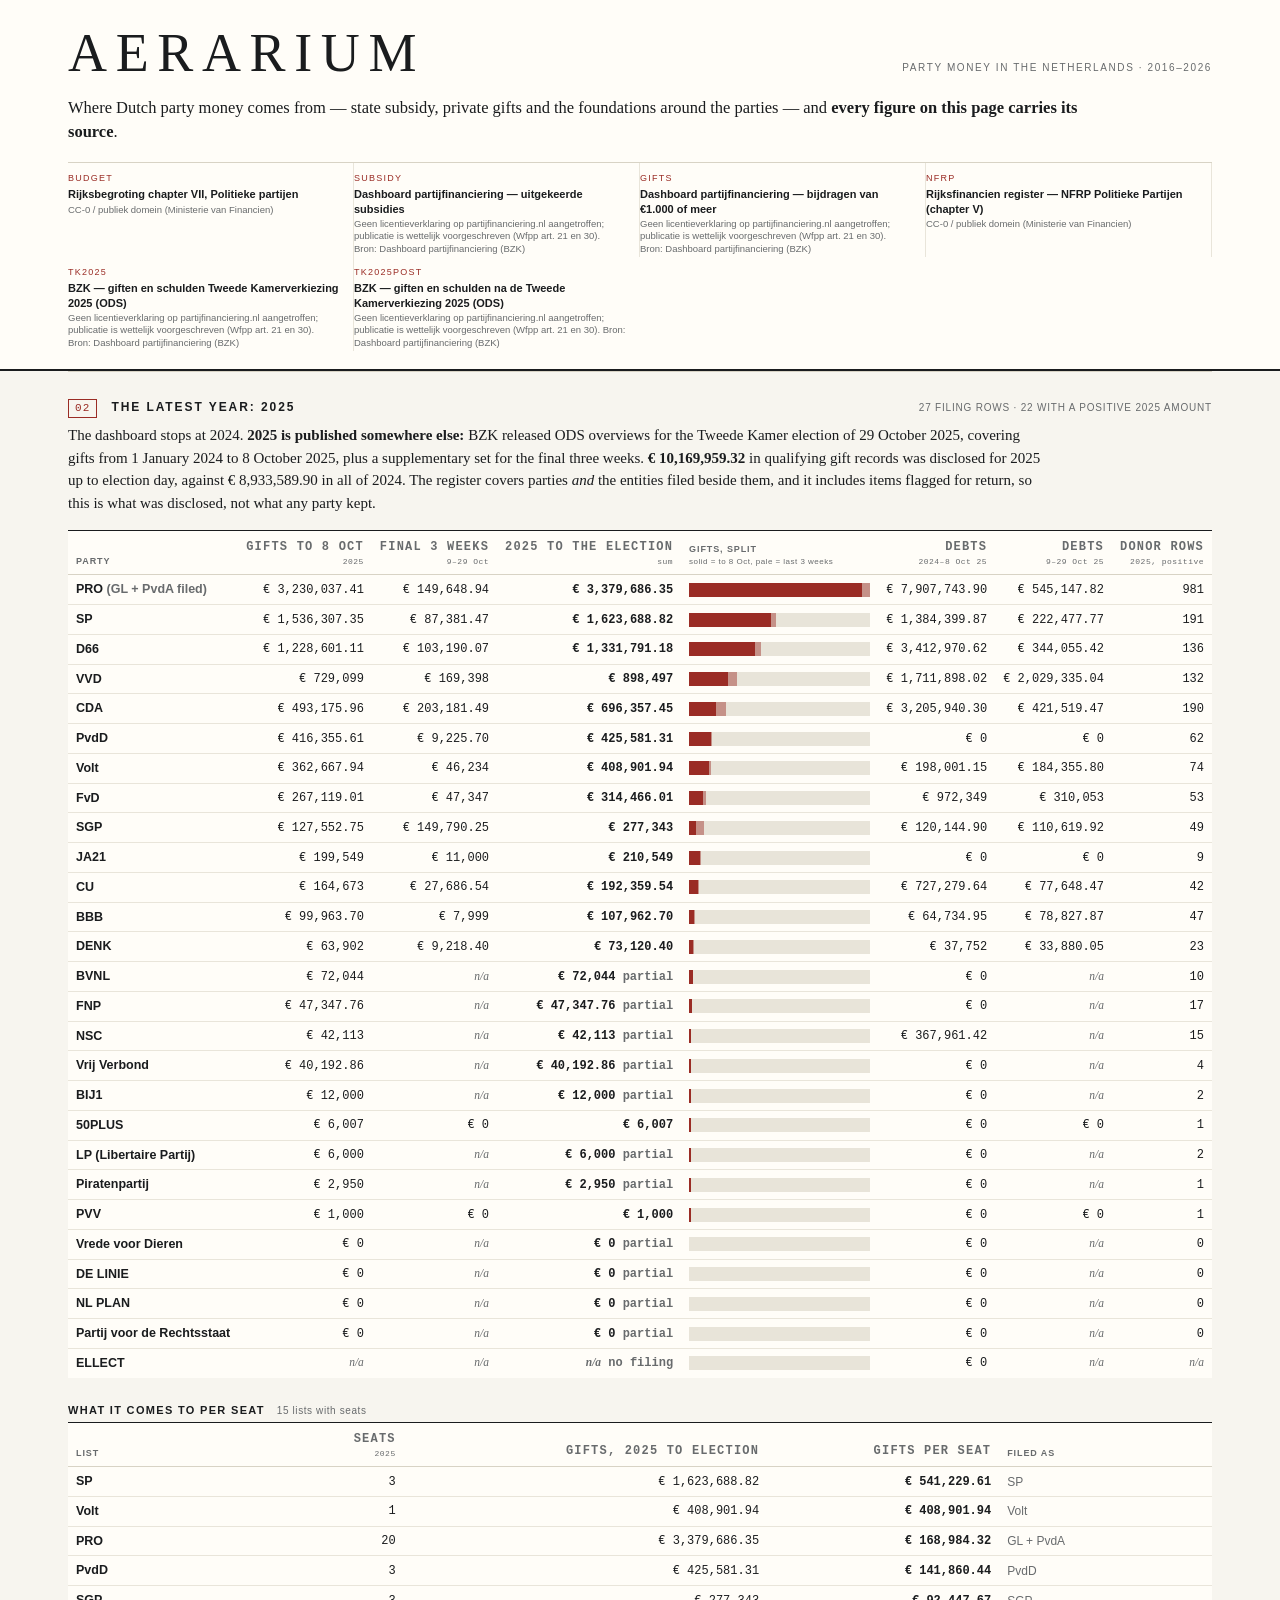
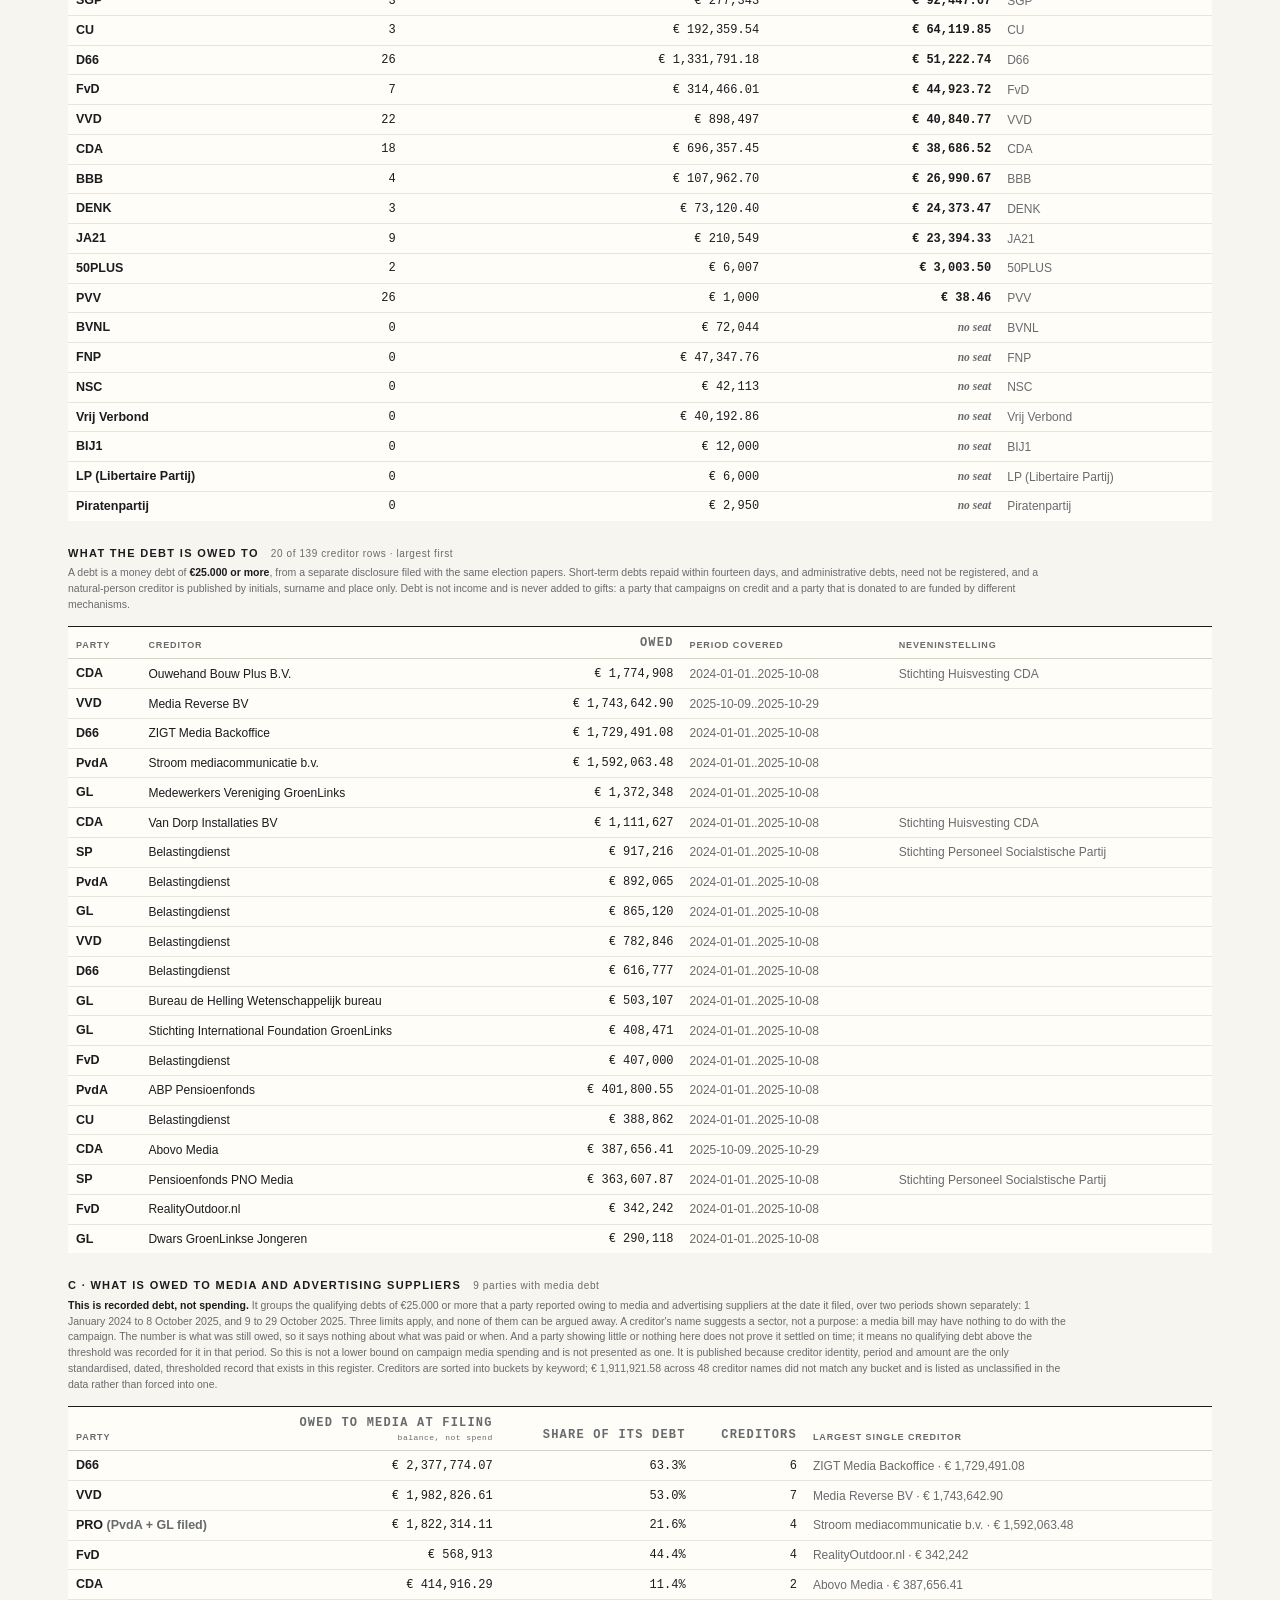
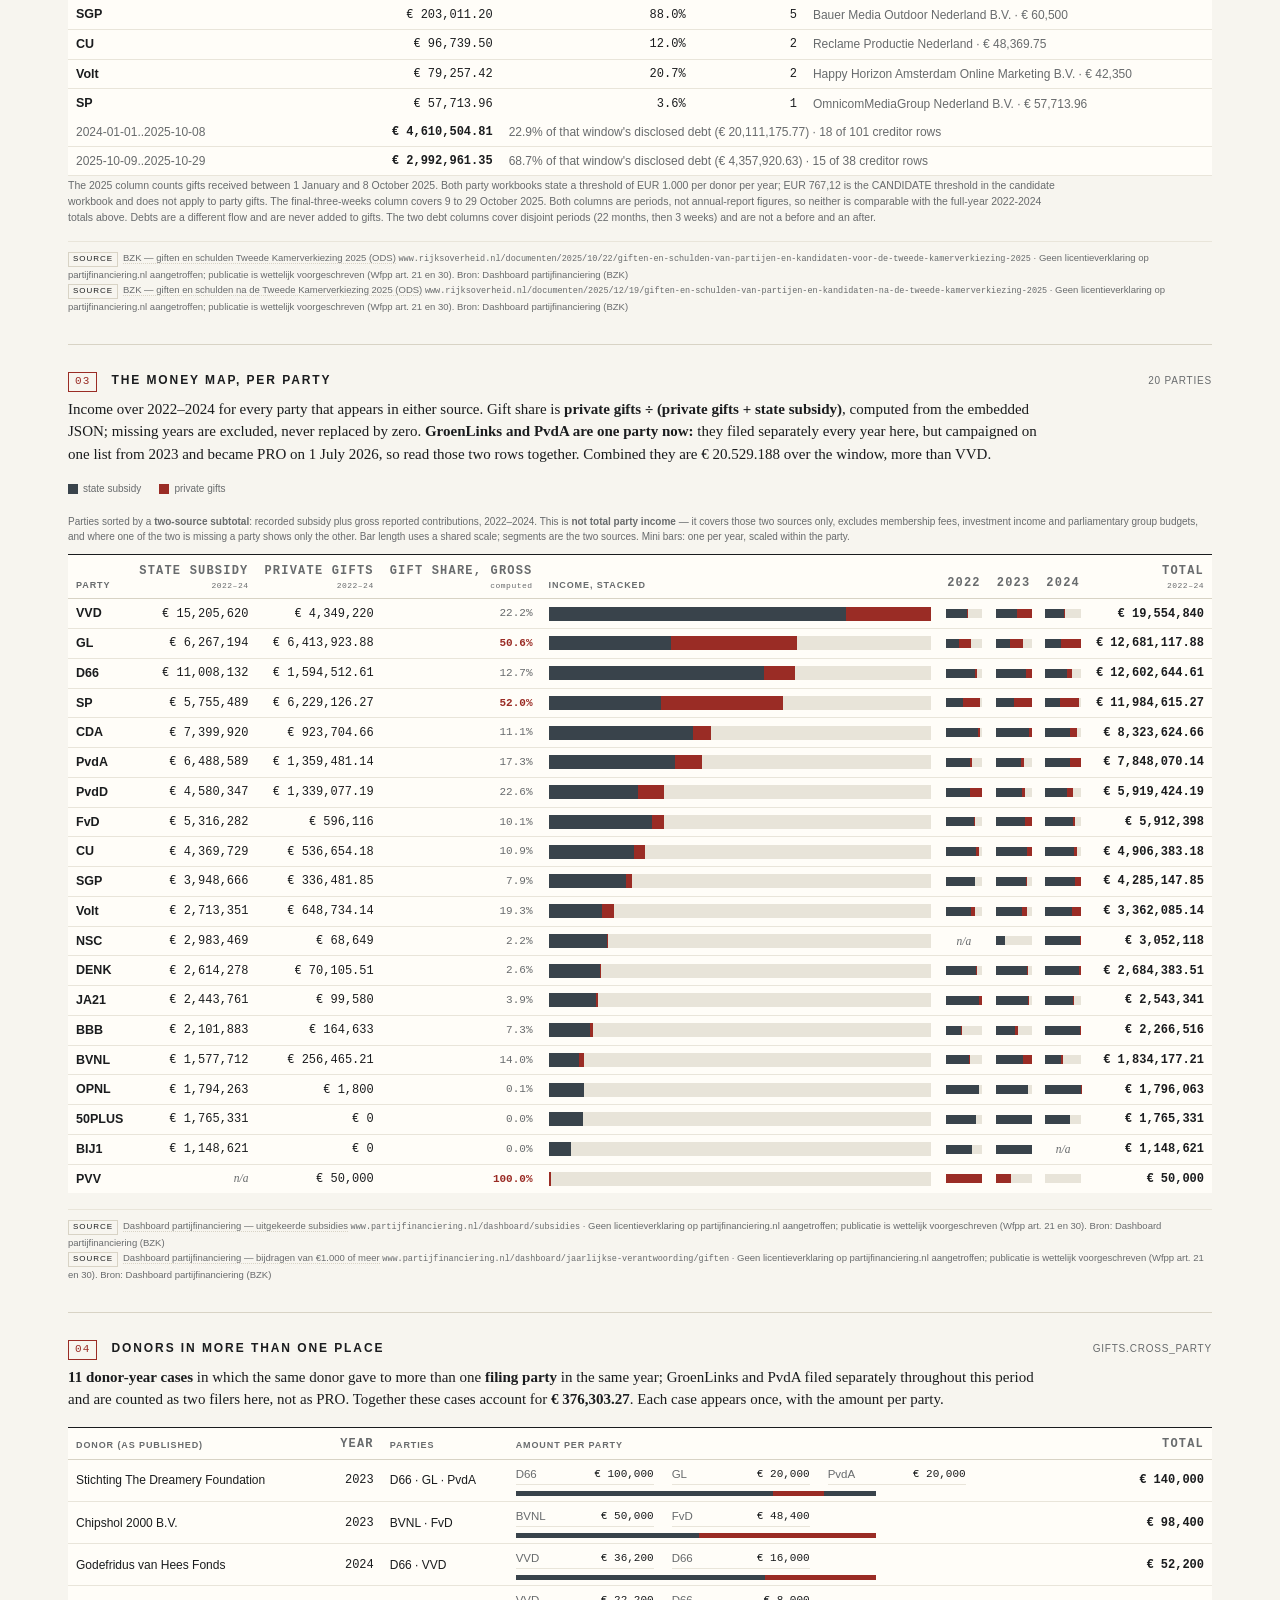
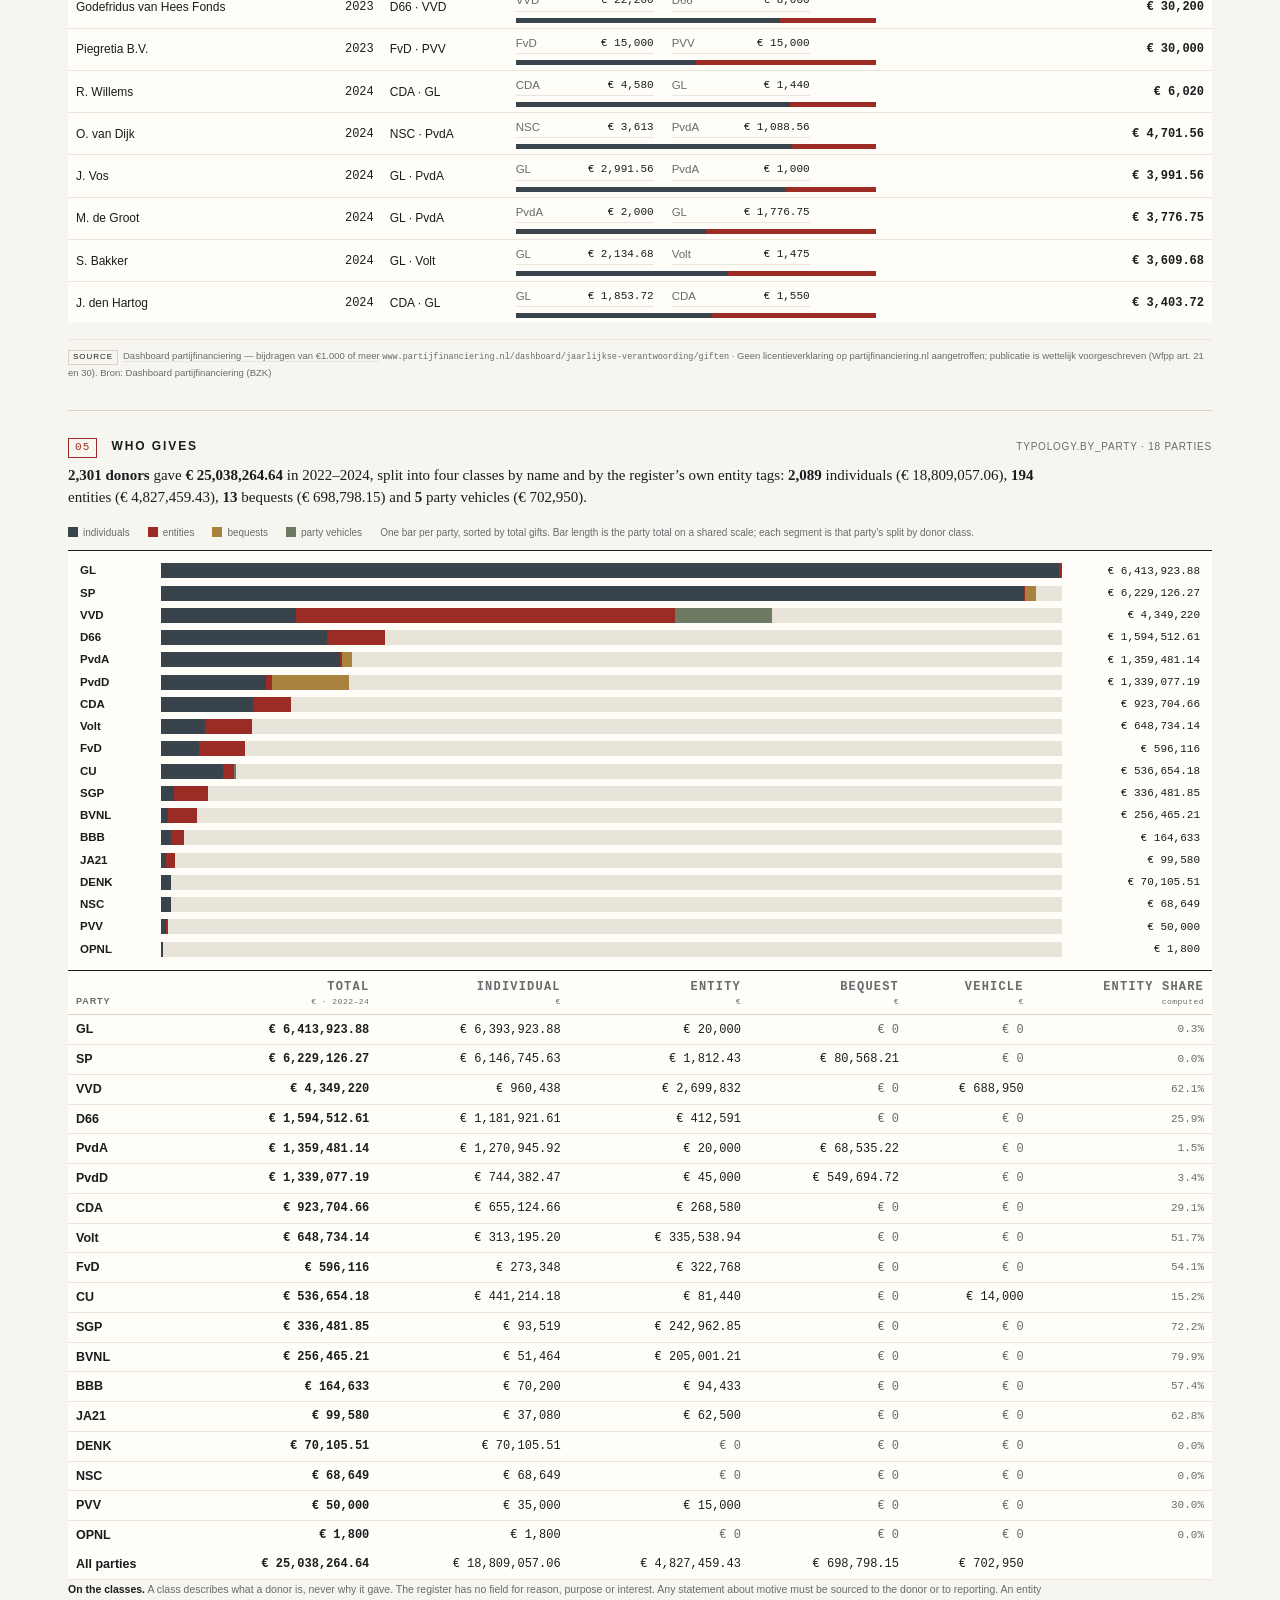
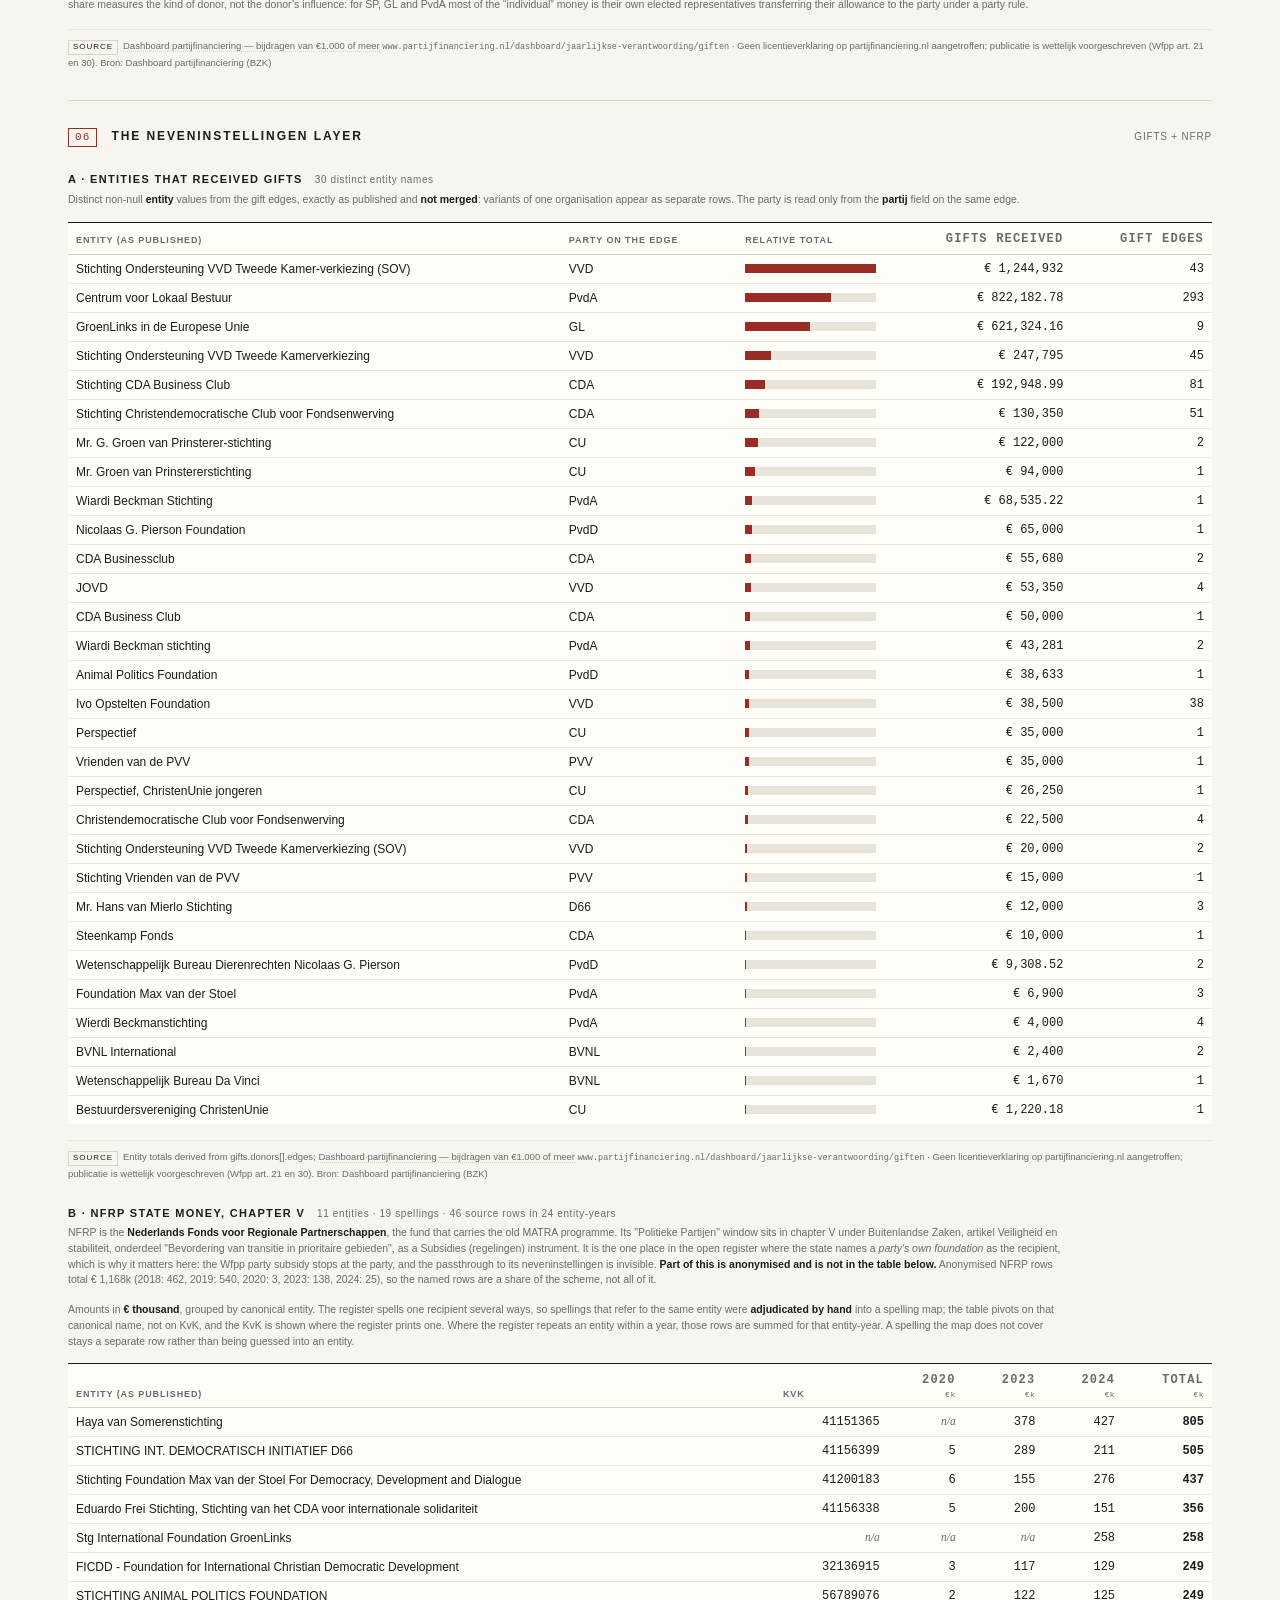
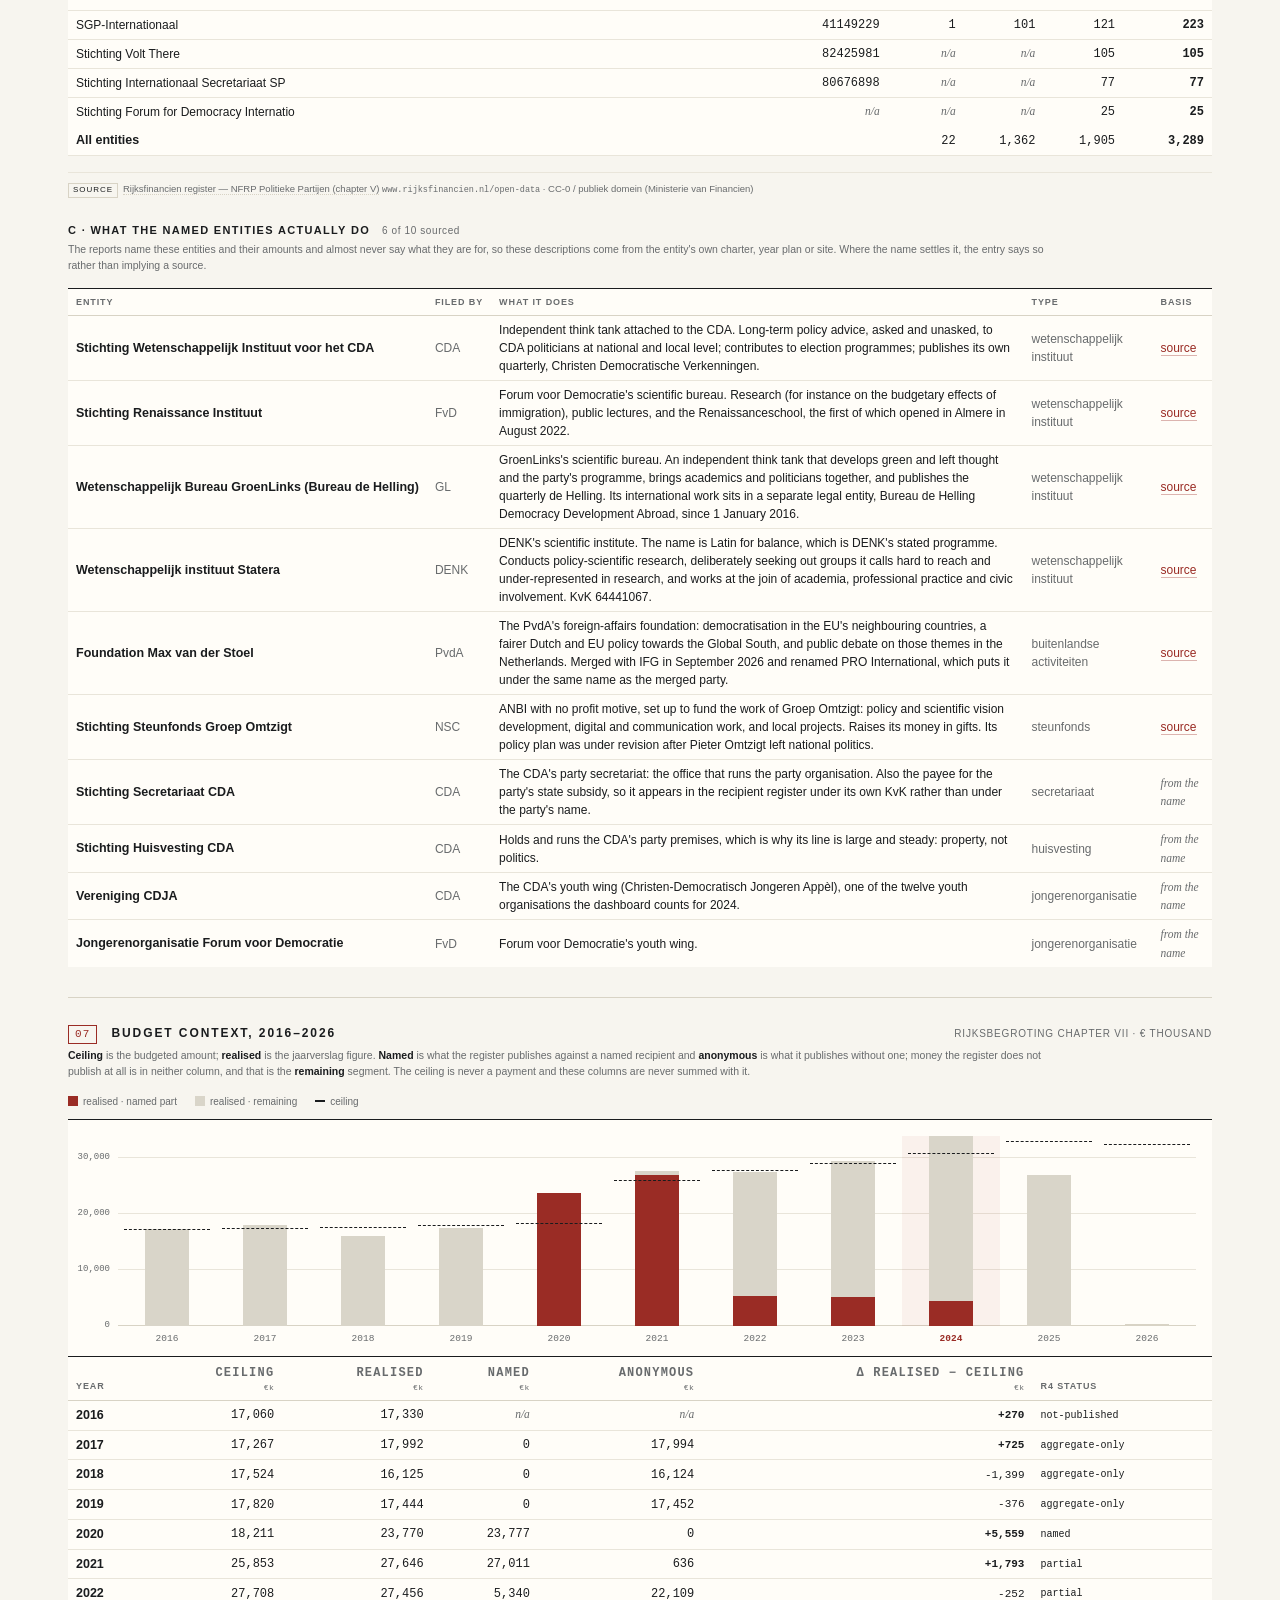
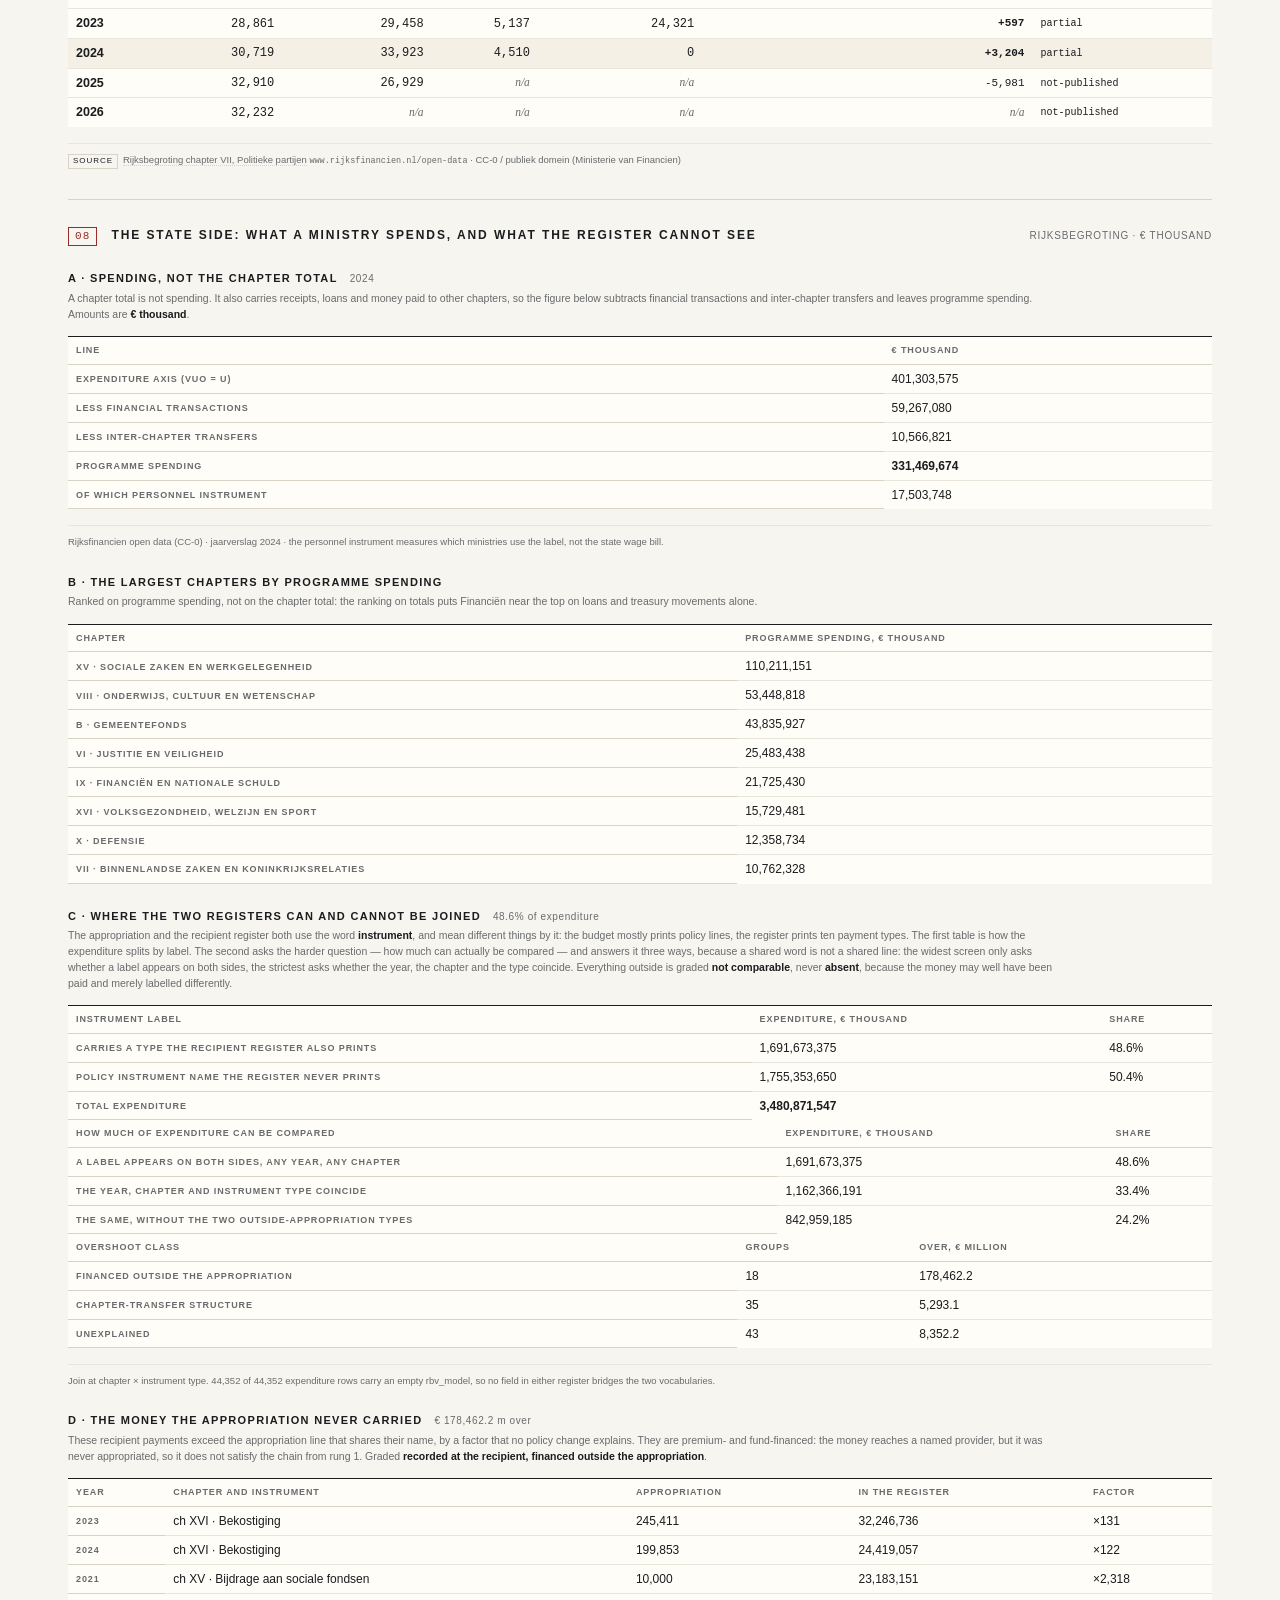
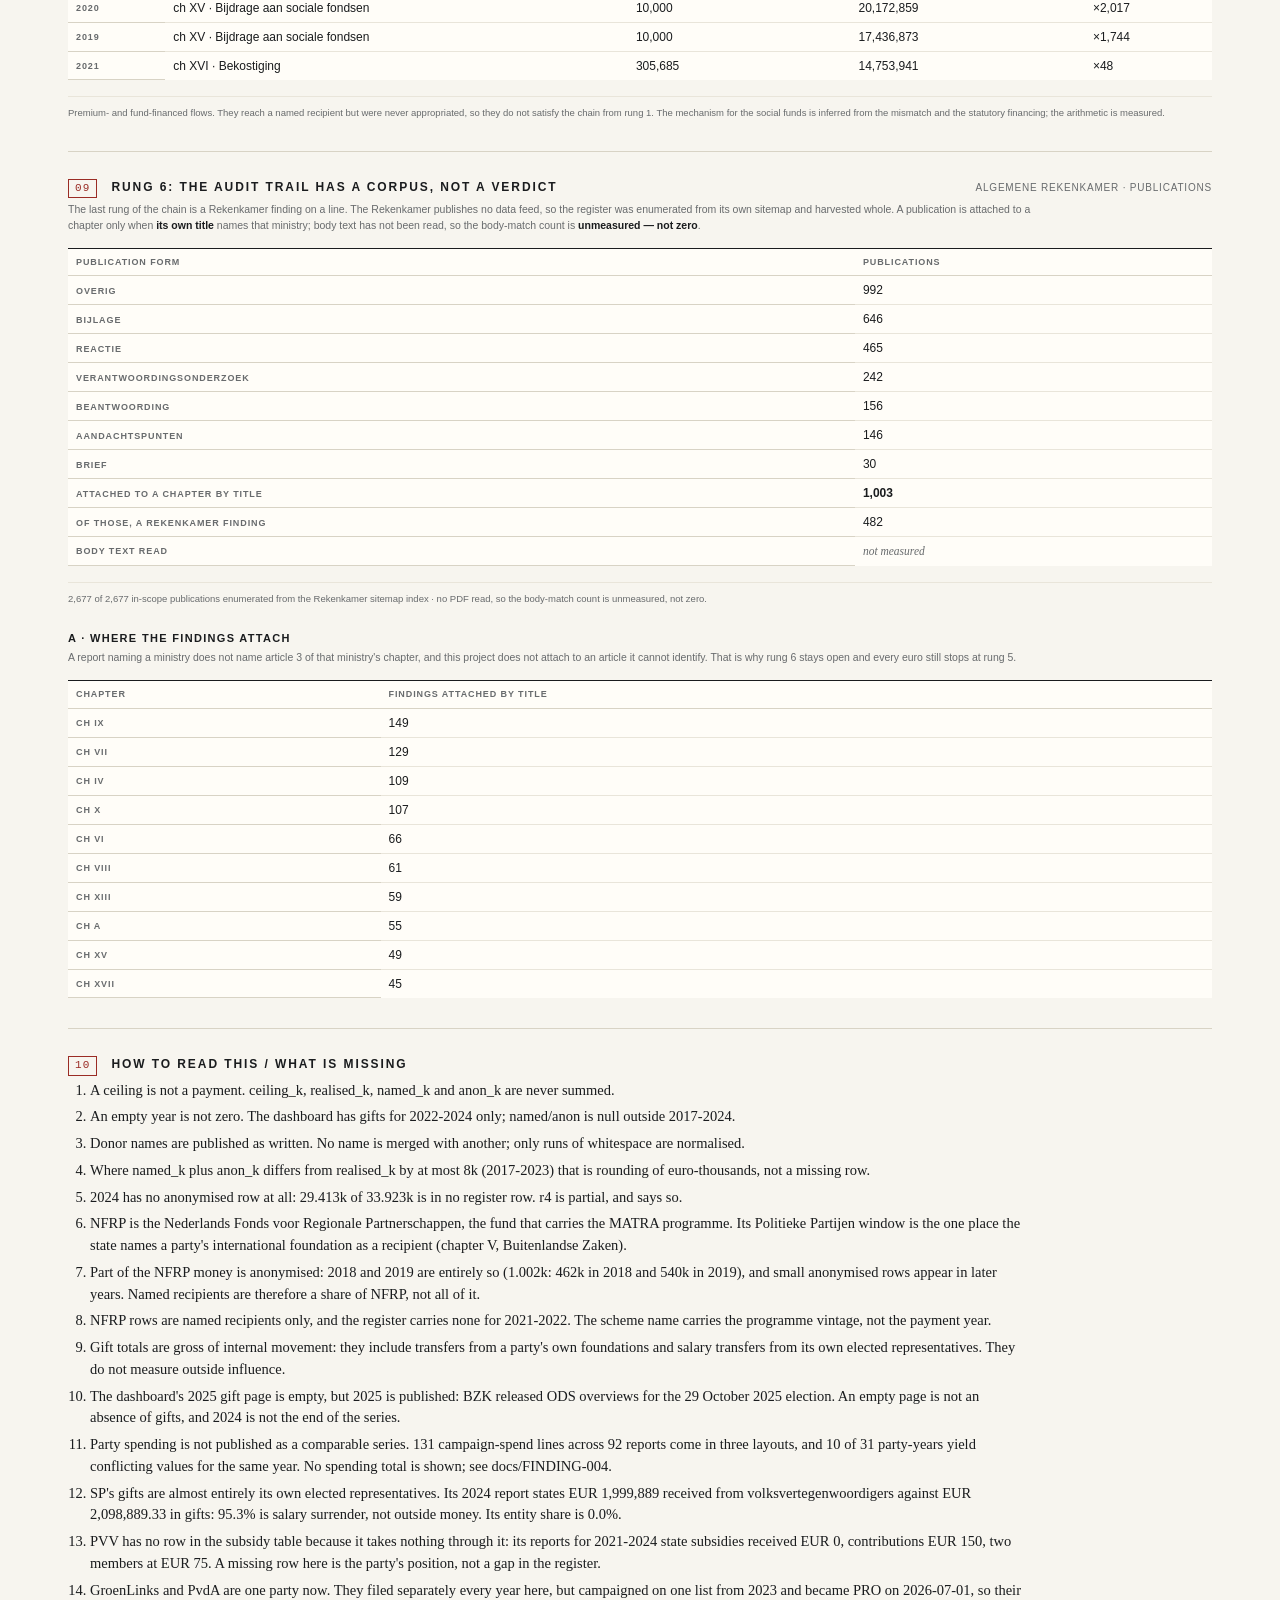
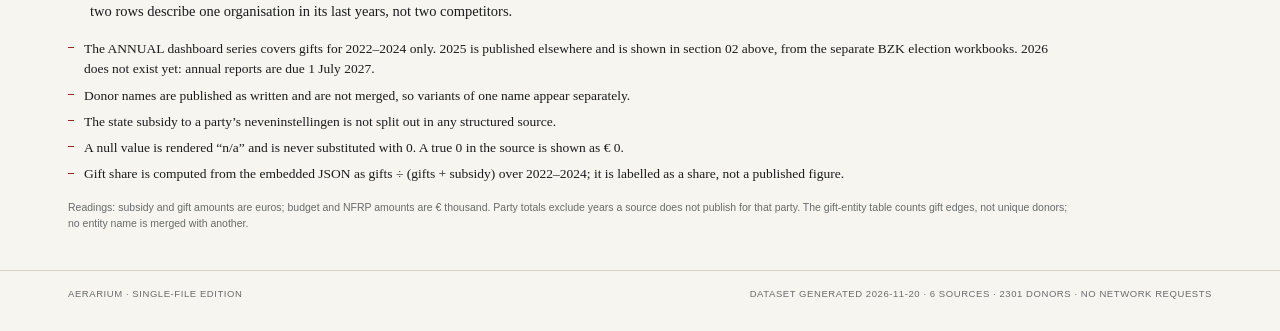
==== commit 6487d3d4: "audit 4, the items left open: units, aliases, and a total that denied itself Five things audit 4 fla" ====
--- a/out/index.html
+++ b/out/index.html
@@ -139,7 +139,7 @@
     <div class="tablewrap" id="st-chapter-table"></div>
 
     <div class="subhead"><h3>c · Where the two registers can and cannot be joined</h3><span class="c" id="st-joinable"></span></div>
-    <p class="panelnote">The appropriation and the recipient register both use the word <b>instrument</b>, and mean different things by it: the budget mostly prints policy lines, the register prints ten payment types. Only the share that carries a type on both sides can be compared, and everything outside it is graded <b>not comparable</b> — never <b>absent</b>, because the money may well have been paid and merely labelled differently.</p>
+    <p class="panelnote">The appropriation and the recipient register both use the word <b>instrument</b>, and mean different things by it: the budget mostly prints policy lines, the register prints ten payment types. The first table is how the expenditure splits by label. The second asks the harder question — how much can actually be compared — and answers it three ways, because a shared word is not a shared line: the widest screen only asks whether a label appears on both sides, the strictest asks whether the year, the chapter and the type coincide. Everything outside is graded <b>not comparable</b>, never <b>absent</b>, because the money may well have been paid and merely labelled differently.</p>
     <div class="tablewrap" id="st-join-table"></div>
     <p class="srcline" id="st-join-src"></p>
 
@@ -184,8 +184,8 @@
 
 <div id="tip" role="tooltip" aria-hidden="true"></div>
 
-<script type="application/json" id="data">{"meta":{"generated_at":"2026-11-20","sources":[{"id":"budget","label":"Rijksbegroting chapter VII, Politieke partijen","url":"https://www.rijksfinancien.nl/open-data","licence":"CC-0 / publiek domein (Ministerie van Financien)"},{"id":"subsidy","label":"Dashboard partijfinanciering — uitgekeerde subsidies","url":"https://www.partijfinanciering.nl/dashboard/subsidies","licence":"Geen licentieverklaring op partijfinanciering.nl aangetroffen; publicatie is wettelijk voorgeschreven (Wfpp art. 21 en 30). Bron: Dashboard partijfinanciering (BZK)"},{"id":"gifts","label":"Dashboard partijfinanciering — bijdragen van €1.000 of meer","url":"https://www.partijfinanciering.nl/dashboard/jaarlijkse-verantwoording/giften","licence":"Geen licentieverklaring op partijfinanciering.nl aangetroffen; publicatie is wettelijk voorgeschreven (Wfpp art. 21 en 30). Bron: Dashboard partijfinanciering (BZK)"},{"id":"nfrp","label":"Rijksfinancien register — NFRP Politieke Partijen (chapter V)","url":"https://www.rijksfinancien.nl/open-data","licence":"CC-0 / publiek domein (Ministerie van Financien)"},{"id":"tk2025","label":"BZK — giften en schulden Tweede Kamerverkiezing 2025 (ODS)","url":"https://www.rijksoverheid.nl/documenten/2025/10/22/giften-en-schulden-van-partijen-en-kandidaten-voor-de-tweede-kamerverkiezing-2025","licence":"Geen licentieverklaring op partijfinanciering.nl aangetroffen; publicatie is wettelijk voorgeschreven (Wfpp art. 21 en 30). Bron: Dashboard partijfinanciering (BZK)"},{"id":"tk2025post","label":"BZK — giften en schulden na de Tweede Kamerverkiezing 2025 (ODS)","url":"https://www.rijksoverheid.nl/documenten/2025/12/19/giften-en-schulden-van-partijen-en-kandidaten-na-de-tweede-kamerverkiezing-2025","licence":"Geen licentieverklaring op partijfinanciering.nl aangetroffen; publicatie is wettelijk voorgeschreven (Wfpp art. 21 en 30). Bron: Dashboard partijfinanciering (BZK)"}],"rules":["A ceiling is not a payment. ceiling_k, realised_k, named_k and anon_k are never summed.","An empty year is not zero. The dashboard has gifts for 2022-2024 only; named/anon is null outside 2017-2024.","Donor names are published as written. No name is merged with another; only runs of whitespace are normalised.","Where named_k plus anon_k differs from realised_k by at most 8k (2017-2023) that is rounding of euro-thousands, not a missing row.","2024 has no anonymised row at all: 29.413k of 33.923k is in no register row. r4 is partial, and says so.","NFRP is the Nederlands Fonds voor Regionale Partnerschappen, the fund that carries the MATRA programme. Its Politieke Partijen window is the one place the state names a party's international foundation as a recipient (chapter V, Buitenlandse Zaken).","Part of the NFRP money is anonymised: 2018 and 2019 are entirely so (1.002k: 462k in 2018 and 540k in 2019), and small anonymised rows appear in later years. Named recipients are therefore a share of NFRP, not all of it.","NFRP rows are named recipients only, and the register carries none for 2021-2022. The scheme name carries the programme vintage, not the payment year.","Gift totals are gross of internal movement: they include transfers from a party's own foundations and salary transfers from its own elected representatives. They do not measure outside influence.","The dashboard's 2025 gift page is empty, but 2025 is published: BZK released ODS overviews for the 29 October 2025 election. An empty page is not an absence of gifts, and 2024 is not the end of the series.","Party spending is not published as a comparable series. 131 campaign-spend lines across 92 reports come in three layouts, and 10 of 31 party-years yield conflicting values for the same year. No spending total is shown; see docs/FINDING-004.","SP's gifts are almost entirely its own elected representatives. Its 2024 report states EUR 1,999,889 received from volksvertegenwoordigers against EUR 2,098,889.33 in gifts: 95.3% is salary surrender, not outside money. Its entity share is 0.0%.","PVV has no row in the subsidy table because it takes nothing through it: its reports for 2021-2024 state subsidies received EUR 0, contributions EUR 150, two members at EUR 75. A missing row here is the party's position, not a gap in the register.","GroenLinks and PvdA are one party now. They filed separately every year here, but campaigned on one list from 2023 and became PRO on 2026-07-01, so their two rows describe one organisation in its last years, not two competitors."]},"budget":[{"jaar":2016,"ceiling_k":17060,"realised_k":17330,"named_k":null,"anon_k":null,"r4":"not-published","source":"budget"},{"jaar":2017,"ceiling_k":17267,"realised_k":17992,"named_k":0,"anon_k":17994,"r4":"aggregate-only","source":"budget"},{"jaar":2018,"ceiling_k":17524,"realised_k":16125,"named_k":0,"anon_k":16124,"r4":"aggregate-only","source":"budget"},{"jaar":2019,"ceiling_k":17820,"realised_k":17444,"named_k":0,"anon_k":17452,"r4":"aggregate-only","source":"budget"},{"jaar":2020,"ceiling_k":18211,"realised_k":23770,"named_k":23777,"anon_k":0,"r4":"named","source":"budget"},{"jaar":2021,"ceiling_k":25853,"realised_k":27646,"named_k":27011,"anon_k":636,"r4":"partial","source":"budget"},{"jaar":2022,"ceiling_k":27708,"realised_k":27456,"named_k":5340,"anon_k":22109,"r4":"partial","source":"budget"},{"jaar":2023,"ceiling_k":28861,"realised_k":29458,"named_k":5137,"anon_k":24321,"r4":"partial","source":"budget"},{"jaar":2024,"ceiling_k":30719,"realised_k":33923,"named_k":4510,"anon_k":0,"r4":"partial","source":"budget"},{"jaar":2025,"ceiling_k":32910,"realised_k":26929,"named_k":null,"anon_k":null,"r4":"not-published","source":"budget"},{"jaar":2026,"ceiling_k":32232,"realised_k":null,"named_k":null,"anon_k":null,"r4":"not-published","source":"budget"}],"typology":{"counts":{"entity":194,"bequest":13,"party_vehicle":5,"individual":2089},"money":{"entity":4827459.43,"bequest":698798.15,"party_vehicle":702950.0,"individual":18809057.06},"by_party":{"GL":{"total":6413923.88,"individual":6393923.88,"entity":20000.0,"entity_share":0.3},"SP":{"total":6229126.27,"individual":6146745.63,"bequest":80568.21,"entity":1812.43,"entity_share":0.0},"VVD":{"total":4349220.0,"entity":2699832.0,"party_vehicle":688950.0,"individual":960438.0,"entity_share":62.1},"D66":{"total":1594512.61,"entity":412591.0,"individual":1181921.61,"entity_share":25.9},"PvdA":{"total":1359481.14,"entity":20000.0,"bequest":68535.22,"individual":1270945.92,"entity_share":1.5},"PvdD":{"total":1339077.19,"bequest":549694.72,"individual":744382.47,"entity":45000.0,"entity_share":3.4},"CDA":{"total":923704.66,"entity":268580.0,"individual":655124.66,"entity_share":29.1},"Volt":{"total":648734.14,"entity":335538.94,"individual":313195.2,"entity_share":51.7},"FvD":{"total":596116.0,"individual":273348.0,"entity":322768.0,"entity_share":54.1},"CU":{"total":536654.18,"individual":441214.18,"entity":81440.0,"party_vehicle":14000.0,"entity_share":15.2},"SGP":{"total":336481.85,"entity":242962.85,"individual":93519.0,"entity_share":72.2},"BVNL":{"total":256465.21,"entity":205001.21,"individual":51464.0,"entity_share":79.9},"BBB":{"total":164633.0,"individual":70200.0,"entity":94433.0,"entity_share":57.4},"JA21":{"total":99580.0,"entity":62500.0,"individual":37080.0,"entity_share":62.8},"DENK":{"total":70105.51,"individual":70105.51,"entity_share":0.0},"NSC":{"total":68649.0,"individual":68649.0,"entity_share":0.0},"PVV":{"total":50000.0,"individual":35000.0,"entity":15000.0,"entity_share":30.0},"OPNL":{"total":1800.0,"individual":1800.0,"entity_share":0.0}},"classes":["party_vehicle","bequest","entity","individual"],"warning":"A class describes what a donor is, never why it gave. The register has no field for reason, purpose or interest. Any statement about motive must be sourced to the donor or to reporting."},"lineage":{"meta":{"purpose":"Party identity is not stable across years. This file records the moments when a name stopped meaning the same organisation, so a chart cannot silently compare two different things.","retrieved":"2026-11-20","rule":"A series that keeps two merged parties separate, or that treats a renamed party as a new one, tells a lie the source never told. The register files 2020-2024 as two separate legal parties because that is what they were; it does not know about 2026."},"groups":[{"name":"PRO (Progressief Nederland)","former_names":["GroenLinks-PvdA","GL/PvdA"],"members":["GL","PvdA"],"single_party_from":"2026-07-01","note":"GroenLinks and PvdA filed separate Wfpp reports every year in this dataset. From 2023 they campaigned on one list and sat as one parliamentary group, and from 1 July 2026 they are one legal party. Reading their rows as two independent parties is correct for 2020-2022, arguable for 2023-2025, and wrong from 2026."}],"events":[{"date":"2023-07-17","what":"Members of both parties vote for a joint electoral list: 91.8% of GroenLinks, over 87% of PvdA.","source":"https://ommen.groenlinks.nl/nieuws/tijdpad-gezamenlijke-verkiezingsdeelname"},{"date":"2023-10-27","what":"The two Tweede Kamer groups merge into one group, GroenLinks-PvdA.","source":"https://nl.wikipedia.org/wiki/GroenLinks-PvdA"},{"date":"2023-11-22","what":"First joint election: one list, 25 seats, Frans Timmermans leader. Under Wfpp art. 10 a combined list shares the base amounts pro rata, so the 2023 subsidy rows describe one list, not two independent parties.","source":"https://nl.wikipedia.org/wiki/GroenLinks-PvdA"},{"date":"2025-06","what":"Online referendum approves a full merger: 88% of PvdA members, 89% of GroenLinks members.","source":"https://nos.nl/artikel/2607948-nieuwe-naam-groenlinks-pvda-bekend-progressief-nederland-kortweg-pro"},{"date":"2026-03-26","what":"The new name is announced: Progressief Nederland, abbreviated PRO.","source":"https://nos.nl/artikel/2607948-nieuwe-naam-groenlinks-pvda-bekend-progressief-nederland-kortweg-pro"},{"date":"2026-06-10","what":"The Tweede Kamer group changes its name to Progressief Nederland.","source":"https://nl.wikipedia.org/wiki/Progressief_Nederland"},{"date":"2026-06-13","what":"Founding congress adopts the principles programme, statutes and rules of procedure.","source":"https://nl.wikipedia.org/wiki/Progressief_Nederland"},{"date":"2026-07-01","what":"Progressief Nederland is founded. GroenLinks and PvdA cease to exist as separate parties.","source":"https://nl.wikipedia.org/wiki/Progressief_Nederland"}],"renames":[{"name":"50PLUS","variant":"50plus","note":"The 2020 report and register rows write 50plus."},{"name":"FvD","variant":"FVD","note":"Register and report capitalisation differ by vintage."},{"name":"CU","variant":"ChristenUnie","note":"Both strings appear in the same corpus."},{"name":"GL","variant":"GroenLinks","note":"Both strings appear in the same corpus."}],"combined":[{"name":"PRO (Progressief Nederland)","members":["GL","PvdA"],"single_party_from":"2026-07-01","note":"GroenLinks and PvdA filed separate Wfpp reports every year in this dataset. From 2023 they campaigned on one list and sat as one parliamentary group, and from 1 July 2026 they are one legal party. Reading their rows as two independent parties is correct for 2020-2022, arguable for 2023-2025, and wrong from 2026.","by_year":[{"jaar":2022,"subsidy":4040350.0,"gifts":1767995.45,"total":5808345.45},{"jaar":2023,"subsidy":4292919.0,"gifts":2113168.02,"total":6406087.02},{"jaar":2024,"subsidy":4422514.0,"gifts":3892241.55,"total":8314755.55}],"total_subsidy":12755783.0,"total_gifts":7773405.02}]},"subsidy":{"years":[2022,2023,2024],"totals":{"2022":28873282.0,"2023":31477637.0,"2024":29131718.0},"parties":[{"name":"VVD","by_year":{"2022":5162692.0,"2023":5408783.0,"2024":4634145.0}},{"name":"D66","by_year":{"2022":3955101.0,"2023":4146855.0,"2024":2906176.0}},{"name":"CDA","by_year":{"2022":2624283.0,"2023":2749460.0,"2024":2026177.0}},{"name":"SP","by_year":{"2022":1912224.0,"2023":2073973.0,"2024":1769292.0}},{"name":"PvdA","by_year":{"2022":2098530.0,"2023":2199298.0,"2024":2190761.0}},{"name":"GL","by_year":{"2022":1941820.0,"2023":2093621.0,"2024":2231753.0}},{"name":"PvdD","by_year":{"2022":1534500.0,"2023":1669530.0,"2024":1376317.0}},{"name":"FvD","by_year":{"2022":1726068.0,"2023":1835879.0,"2024":1754335.0}},{"name":"CU","by_year":{"2022":1454584.0,"2023":1526477.0,"2024":1388668.0}},{"name":"SGP","by_year":{"2022":1269859.0,"2023":1339256.0,"2024":1339551.0}},{"name":"DENK","by_year":{"2022":823976.0,"2023":863193.0,"2024":927109.0}},{"name":"50PLUS","by_year":{"2022":576136.0,"2023":700948.0,"2024":488247.0}},{"name":"OPNL","by_year":{"2022":582663.0,"2023":578970.0,"2024":632630.0}},{"name":"BIJ1","by_year":{"2022":485548.0,"2023":663073.0,"2024":null}},{"name":"JA21","by_year":{"2022":860156.0,"2023":855410.0,"2024":728195.0}},{"name":"Volt","by_year":{"2022":861842.0,"2023":917549.0,"2024":933960.0}},{"name":"BVNL","by_year":{"2022":536972.0,"2023":657688.0,"2024":383052.0}},{"name":"BBB","by_year":{"2022":466328.0,"2023":582753.0,"2024":1052802.0}},{"name":"NSC","by_year":{"2022":null,"2023":614921.0,"2024":2368548.0}}],"url":"https://www.partijfinanciering.nl/dashboard/subsidies","licence":"Geen licentieverklaring op partijfinanciering.nl aangetroffen; publicatie is wettelijk voorgeschreven (Wfpp art. 21 en 30). Bron: Dashboard partijfinanciering (BZK)","snapshot":"subsidies-2026-11-22.html"},"gifts":{"totals":{"2022":6039924.73,"2023":10064750.01,"2024":8933589.9},"parties":[{"name":"50PLUS","by_year":{"2022":0.0,"2023":0.0,"2024":0.0},"donors":{}},{"name":"BBB","by_year":{"2022":32500.0,"2023":87433.0,"2024":44700.0},"donors":{"2022":5,"2023":6,"2024":6}},{"name":"BIJ1","by_year":{"2022":0.0,"2023":0.0},"donors":{}},{"name":"BVNL","by_year":{"2022":34000.0,"2023":192351.21,"2024":30114.0},"donors":{"2022":5,"2023":16,"2024":7}},{"name":"CDA","by_year":{"2022":157200.02,"2023":199197.04,"2024":567307.6},"donors":{"2022":11,"2023":22,"2024":173}},{"name":"CU","by_year":{"2022":167120.0,"2023":227935.0,"2024":141599.18},"donors":{"2022":3,"2023":11,"2024":17}},{"name":"D66","by_year":{"2022":280657.0,"2023":680401.0,"2024":633454.61},"donors":{"2022":14,"2023":39,"2024":123}},{"name":"DENK","by_year":{"2022":10395.51,"2023":6850.0,"2024":52860.0},"donors":{"2022":2,"2023":1,"2024":23}},{"name":"FvD","by_year":{"2022":92500.0,"2023":404918.0,"2024":98698.0},"donors":{"2022":7,"2023":18,"2024":63}},{"name":"GL","by_year":{"2022":1622944.8,"2023":1834481.85,"2024":2956497.23},"donors":{"2022":140,"2023":136,"2024":678}},{"name":"JA21","by_year":{"2022":75000.0,"2023":17580.0,"2024":7000.0},"donors":{"2022":4,"2023":2,"2024":3}},{"name":"NSC","by_year":{"2023":0.0,"2024":68649.0},"donors":{"2024":21}},{"name":"OPNL","by_year":{"2022":0.0,"2023":0.0,"2024":1800.0},"donors":{"2024":1}},{"name":"PVV","by_year":{"2022":35000.0,"2023":15000.0,"2024":0.0},"donors":{"2022":1,"2023":1}},{"name":"PvdA","by_year":{"2022":145050.65,"2023":278686.17,"2024":935744.32},"donors":{"2022":19,"2023":29,"2024":328}},{"name":"PvdD","by_year":{"2022":745884.14,"2023":197224.81,"2024":395968.24},"donors":{"2022":23,"2023":17,"2024":82}},{"name":"SGP","by_year":{"2022":0.0,"2023":77016.0,"2024":259465.85},"donors":{"2023":11,"2024":62}},{"name":"SP","by_year":{"2022":2050264.01,"2023":2079972.93,"2024":2098889.33},"donors":{"2022":188,"2023":182,"2024":209}},{"name":"VVD","by_year":{"2022":428950.0,"2023":3592775.0,"2024":327495.0},"donors":{"2022":6,"2023":59,"2024":88}},{"name":"Volt","by_year":{"2022":162458.6,"2023":172928.0,"2024":313347.54},"donors":{"2022":5,"2023":14,"2024":97}}],"donors":[{"name":"Stichting VVD Ondersteuning Tweede Kamerverkiezing,","total":1300000.0,"edges":[{"jaar":2023,"partij":"VVD","entity":null,"bedrag":1300000.0,"datum":"2023-09-19"}]},{"name":"Nalatenschap M.A.J. Kooien - p/a Knook & Schot Notarissen","total":360000.0,"edges":[{"jaar":2022,"partij":"PvdD","entity":null,"bedrag":360000.0,"datum":""}]},{"name":"Stichting Het Thorbeckefonds","total":350000.0,"edges":[{"jaar":2023,"partij":"VVD","entity":null,"bedrag":350000.0,"datum":"2023-11-23"}]},{"name":"Stichting Ondersteuning VVD Tweede Kamerverkiezing,","total":300000.0,"edges":[{"jaar":2022,"partij":"VVD","entity":null,"bedrag":300000.0,"datum":"2022-12-27"}]},{"name":"K. van Sparrentak","total":267857.21,"edges":[{"jaar":2022,"partij":"GL","entity":null,"bedrag":15171.84,"datum":"2022-12-28"},{"jaar":2022,"partij":"GL","entity":"GroenLinks in de Europese Unie","bedrag":83168.0,"datum":"2022-08-25"},{"jaar":2023,"partij":"GL","entity":null,"bedrag":16379.33,"datum":"2023-01-27"},{"jaar":2023,"partij":"GL","entity":"GroenLinks in de Europese Unie","bedrag":64000.0,"datum":"2023-12-12"},{"jaar":2024,"partij":"GL","entity":null,"bedrag":16166.04,"datum":"2024-12-27"},{"jaar":2024,"partij":"GL","entity":"GroenLinks in de Europese Unie","bedrag":72972.0,"datum":"2024-12-03"}]},{"name":"ChristenUnie","total":263250.0,"edges":[{"jaar":2022,"partij":"CU","entity":"Mr. G. Groen van Prinsterer-stichting","bedrag":108000.0,"datum":"2022-05-09"},{"jaar":2022,"partij":"CU","entity":"Perspectief","bedrag":35000.0,"datum":"2022-03-08"},{"jaar":2023,"partij":"CU","entity":"Mr. Groen van Prinstererstichting","bedrag":94000.0,"datum":"2023-05-08"},{"jaar":2023,"partij":"CU","entity":"Perspectief, \nChristenUnie jongeren","bedrag":26250.0,"datum":"2023-03-28"}]},{"name":"B. Eickhout","total":251434.68,"edges":[{"jaar":2022,"partij":"GL","entity":null,"bedrag":15147.82,"datum":"2022-12-24"},{"jaar":2022,"partij":"GL","entity":"GroenLinks in de Europese Unie","bedrag":58553.0,"datum":"2022-12-22"},{"jaar":2023,"partij":"GL","entity":null,"bedrag":16442.06,"datum":"2023-11-20"},{"jaar":2023,"partij":"GL","entity":"GroenLinks in de Europese Unie","bedrag":79347.0,"datum":"2023-12-22"},{"jaar":2024,"partij":"GL","entity":null,"bedrag":16983.25,"datum":"2024-12-02"},{"jaar":2024,"partij":"GL","entity":"GroenLinks in de Europese Unie","bedrag":64961.55,"datum":"2024-12-26"}]},{"name":"Stichting The Dreamery Foundation","total":240000.0,"edges":[{"jaar":2022,"partij":"D66","entity":null,"bedrag":100000.0,"datum":"2022-01-27"},{"jaar":2023,"partij":"GL","entity":null,"bedrag":20000.0,"datum":"2023-10-19"},{"jaar":2023,"partij":"D66","entity":null,"bedrag":100000.0,"datum":"2023-10-11"},{"jaar":2023,"partij":"PvdA","entity":null,"bedrag":20000.0,"datum":"2023-10-19"}]},{"name":"E.A. Nijkerk","total":200000.0,"edges":[{"jaar":2023,"partij":"VVD","entity":null,"bedrag":75000.0,"datum":"2023-02-13"},{"jaar":2023,"partij":"VVD","entity":"Stichting Ondersteuning VVD Tweede Kamer-verkiezing (SOV)","bedrag":25000.0,"datum":"2023-02-17"},{"jaar":2024,"partij":"VVD","entity":"Stichting Ondersteuning VVD Tweede Kamerverkiezing","bedrag":100000.0,"datum":"2024-02-09"}]},{"name":"R. Defares","total":200000.0,"edges":[{"jaar":2023,"partij":"D66","entity":null,"bedrag":100000.0,"datum":"2023-10-02"},{"jaar":2024,"partij":"D66","entity":null,"bedrag":100000.0,"datum":"2024-02-06"}]},{"name":"T. Strik","total":198322.61,"edges":[{"jaar":2022,"partij":"GL","entity":"GroenLinks in de Europese Unie","bedrag":66778.0,"datum":"2022-01-29"},{"jaar":2023,"partij":"GL","entity":"GroenLinks in de Europese Unie","bedrag":57336.0,"datum":"2023-12-29"},{"jaar":2024,"partij":"GL","entity":"GroenLinks in de Europese Unie","bedrag":74208.61,"datum":"2024-03-29"}]},{"name":"Stichting Ivo Opstelten Foundation","total":160000.0,"edges":[{"jaar":2023,"partij":"VVD","entity":null,"bedrag":160000.0,"datum":"2023-11-20"}]},{"name":"S. Beckerman","total":155887.7,"edges":[{"jaar":2022,"partij":"SP","entity":null,"bedrag":49502.47,"datum":"2022-06-24"},{"jaar":2023,"partij":"SP","entity":null,"bedrag":51828.08,"datum":"2023-01-26"},{"jaar":2024,"partij":"SP","entity":null,"bedrag":54557.15,"datum":"2024-01-25"}]},{"name":"Keurvorst B.V.","total":150000.0,"edges":[{"jaar":2022,"partij":"CDA","entity":"CDA Business Club","bedrag":50000.0,"datum":"2022-07-28"},{"jaar":2023,"partij":"CDA","entity":"CDA Businessclub","bedrag":50000.0,"datum":"2023-05-10"},{"jaar":2024,"partij":"CDA","entity":"Stichting CDA Business Club","bedrag":50000.0,"datum":"2024-03-13"}]},{"name":"M. van Nispen","total":147665.33,"edges":[{"jaar":2022,"partij":"SP","entity":null,"bedrag":45444.17,"datum":"2022-06-24"},{"jaar":2023,"partij":"SP","entity":null,"bedrag":51492.84,"datum":"2023-01-26"},{"jaar":2024,"partij":"SP","entity":null,"bedrag":50728.32,"datum":"2024-01-25"}]},{"name":"M. Witteveen","total":109000.0,"edges":[{"jaar":2023,"partij":"D66","entity":null,"bedrag":57000.0,"datum":"2023-01-31"},{"jaar":2024,"partij":"D66","entity":null,"bedrag":52000.0,"datum":"2024-02-02"}]},{"name":"Movet Beheer","total":105080.0,"edges":[{"jaar":2022,"partij":"CDA","entity":null,"bedrag":15000.0,"datum":"2022-12-21"},{"jaar":2024,"partij":"CDA","entity":null,"bedrag":90080.0,"datum":"2024-04-16"}]},{"name":"Stichting Ondersteuning Tweede Kamerfractie Volt","total":104640.94,"edges":[{"jaar":2022,"partij":"Volt","entity":null,"bedrag":104640.94,"datum":"2022-12-23"}]},{"name":"Bestuurdersvereniging van de VVD","total":100000.0,"edges":[{"jaar":2022,"partij":"VVD","entity":null,"bedrag":70000.0,"datum":"2022-01-31"},{"jaar":2023,"partij":"VVD","entity":null,"bedrag":30000.0,"datum":"2023-10-15"}]},{"name":"R.M. Moos","total":100000.0,"edges":[{"jaar":2023,"partij":"VVD","entity":null,"bedrag":100000.0,"datum":"2023-07-05"}]},{"name":"SCP Management","total":100000.0,"edges":[{"jaar":2023,"partij":"VVD","entity":"Stichting Ondersteuning VVD Tweede Kamer-verkiezing (SOV)","bedrag":100000.0,"datum":"2023-09-12"}]},{"name":"KiMi B.V.","total":100000.0,"edges":[{"jaar":2023,"partij":"VVD","entity":"Stichting Ondersteuning VVD Tweede Kamer-verkiezing (SOV)","bedrag":100000.0,"datum":"2023-09-21"}]},{"name":"S. van der Heijden","total":100000.0,"edges":[{"jaar":2023,"partij":"D66","entity":null,"bedrag":100000.0,"datum":"2023-09-15"}]},{"name":"F. Richartz","total":100000.0,"edges":[{"jaar":2023,"partij":"FvD","entity":null,"bedrag":100000.0,"datum":"2023-11-03"}]},{"name":"&Samhoud Nederland B.V.","total":99591.0,"edges":[{"jaar":2024,"partij":"D66","entity":null,"bedrag":99591.0,"datum":"2024-05-24"}]},{"name":"Chipshol 2000 B.V.","total":98400.0,"edges":[{"jaar":2023,"partij":"FvD","entity":null,"bedrag":48400.0,"datum":"2023-10-26"},{"jaar":2023,"partij":"BVNL","entity":null,"bedrag":50000.0,"datum":"2023-10-09"}]},{"name":"Godefridus van Hees Fonds","total":94400.0,"edges":[{"jaar":2022,"partij":"D66","entity":null,"bedrag":12000.0,"datum":"2022-02-21"},{"jaar":2023,"partij":"VVD","entity":null,"bedrag":15000.0,"datum":"2023-03-27"},{"jaar":2023,"partij":"VVD","entity":"JOVD","bedrag":7200.0,"datum":"2023-03-20"},{"jaar":2023,"partij":"D66","entity":null,"bedrag":8000.0,"datum":"2023-03-27"},{"jaar":2024,"partij":"D66","entity":null,"bedrag":7500.0,"datum":"2024-04-12"},{"jaar":2024,"partij":"D66","entity":"Mr. Hans van Mierlo Stichting","bedrag":8500.0,"datum":"2024-04-12"},{"jaar":2024,"partij":"VVD","entity":null,"bedrag":29000.0,"datum":"2024-04-18"},{"jaar":2024,"partij":"VVD","entity":"JOVD","bedrag":7200.0,"datum":"2024-04-17"}]},{"name":"P. Kwint","total":92821.71,"edges":[{"jaar":2022,"partij":"SP","entity":null,"bedrag":45198.36,"datum":"2022-06-24"},{"jaar":2023,"partij":"SP","entity":null,"bedrag":43643.36,"datum":"2023-01-26"},{"jaar":2024,"partij":"SP","entity":null,"bedrag":3979.99,"datum":"2024-02-22"}]},{"name":"J. Dijk","total":89222.37,"edges":[{"jaar":2022,"partij":"SP","entity":null,"bedrag":11698.35,"datum":""},{"jaar":2023,"partij":"SP","entity":null,"bedrag":44589.01,"datum":"2023-01-27"},{"jaar":2024,"partij":"SP","entity":null,"bedrag":32935.01,"datum":"2024-01-25"}]},{"name":"M. Alkaya","total":87754.32,"edges":[{"jaar":2022,"partij":"SP","entity":null,"bedrag":42757.31,"datum":"2022-06-24"},{"jaar":2023,"partij":"SP","entity":null,"bedrag":39918.19,"datum":"2023-01-26"},{"jaar":2024,"partij":"SP","entity":null,"bedrag":5078.82,"datum":"2024-01-09"}]},{"name":"J. van Dijk","total":87461.19,"edges":[{"jaar":2022,"partij":"SP","entity":null,"bedrag":45332.42,"datum":"2022-06-24"},{"jaar":2023,"partij":"SP","entity":null,"bedrag":30168.21,"datum":"2023-01-26"},{"jaar":2024,"partij":"SP","entity":null,"bedrag":11960.56,"datum":"2024-01-12"}]},{"name":"O. Broos-Bos","total":85000.0,"edges":[{"jaar":2024,"partij":"CU","entity":null,"bedrag":85000.0,"datum":"2024-07-04"}]},{"name":"E. Eikenaar","total":81661.68,"edges":[{"jaar":2022,"partij":"SP","entity":null,"bedrag":14030.21,"datum":"2022-07-25"},{"jaar":2023,"partij":"SP","entity":null,"bedrag":32134.63,"datum":"2023-02-06"},{"jaar":2024,"partij":"SP","entity":null,"bedrag":35496.84,"datum":"2024-01-25"}]},{"name":"J. Clemens","total":77621.93,"edges":[{"jaar":2022,"partij":"SP","entity":null,"bedrag":20702.62,"datum":"2022-03-21"},{"jaar":2023,"partij":"SP","entity":null,"bedrag":25715.31,"datum":"2023-01-26"},{"jaar":2024,"partij":"SP","entity":null,"bedrag":31204.0,"datum":"2024-01-23"}]},{"name":"S. Biharie","total":75431.89,"edges":[{"jaar":2022,"partij":"SP","entity":null,"bedrag":20464.5,"datum":"2022-06-24"},{"jaar":2023,"partij":"SP","entity":null,"bedrag":22593.47,"datum":"2023-01-25"},{"jaar":2024,"partij":"SP","entity":null,"bedrag":32373.92,"datum":"2024-01-26"}]},{"name":"Lin Bun B.V.","total":75000.0,"edges":[{"jaar":2023,"partij":"VVD","entity":null,"bedrag":75000.0,"datum":"2023-09-15"}]},{"name":"S. Dobbe","total":74957.49,"edges":[{"jaar":2022,"partij":"SP","entity":null,"bedrag":11198.04,"datum":""},{"jaar":2023,"partij":"SP","entity":null,"bedrag":8773.43,"datum":""},{"jaar":2024,"partij":"SP","entity":null,"bedrag":54986.02,"datum":"2024-01-30"}]},{"name":"R. Leijten","total":71969.35,"edges":[{"jaar":2022,"partij":"SP","entity":null,"bedrag":42944.88,"datum":"2022-06-24"},{"jaar":2023,"partij":"SP","entity":null,"bedrag":20356.43,"datum":"2023-01-26"},{"jaar":2024,"partij":"SP","entity":null,"bedrag":8668.04,"datum":"2024-01-09"}]},{"name":"B. van Kent","total":69844.14,"edges":[{"jaar":2022,"partij":"SP","entity":null,"bedrag":26347.4,"datum":"2022-06-24"},{"jaar":2023,"partij":"SP","entity":null,"bedrag":16024.12,"datum":"2023-01-26"},{"jaar":2024,"partij":"SP","entity":null,"bedrag":27472.62,"datum":"2024-01-25"}]},{"name":"A.E.M. Mutsaers - p/a notariskantoor Nielsen","total":68535.22,"edges":[{"jaar":2023,"partij":"PvdA","entity":"Wiardi Beckman Stichting","bedrag":68535.22,"datum":"2023-12-28"}]},{"name":"L. Marijnissen","total":65060.59,"edges":[{"jaar":2022,"partij":"SP","entity":null,"bedrag":34617.57,"datum":"2022-06-24"},{"jaar":2023,"partij":"SP","entity":null,"bedrag":28484.15,"datum":"2023-01-26"},{"jaar":2024,"partij":"SP","entity":null,"bedrag":1958.87,"datum":"2024-01-18"}]},{"name":"M. Hijink","total":65049.39,"edges":[{"jaar":2022,"partij":"SP","entity":null,"bedrag":44400.27,"datum":"2022-06-24"},{"jaar":2023,"partij":"SP","entity":null,"bedrag":17134.1,"datum":"2023-01-26"},{"jaar":2024,"partij":"SP","entity":null,"bedrag":3515.02,"datum":"2024-01-09"}]},{"name":"Nalatenschap Dr Scholte, via Derdengeld Batenburg Notarissen","total":65000.0,"edges":[{"jaar":2022,"partij":"PvdD","entity":"Nicolaas G. Pierson Foundation","bedrag":65000.0,"datum":"2022-11-07"}]},{"name":"J. Wedemeijer","total":63168.85,"edges":[{"jaar":2022,"partij":"SP","entity":null,"bedrag":36634.26,"datum":"2022-03-21"},{"jaar":2023,"partij":"SP","entity":null,"bedrag":26534.59,"datum":"2023-01-19"}]},{"name":"Persimmons BV","total":63000.0,"edges":[{"jaar":2023,"partij":"D66","entity":null,"bedrag":53000.0,"datum":"2023-09-25"},{"jaar":2024,"partij":"D66","entity":null,"bedrag":10000.0,"datum":"2024-05-10"}]},{"name":"Trigona Dairy Trade","total":62500.0,"edges":[{"jaar":2022,"partij":"BBB","entity":null,"bedrag":12500.0,"datum":"2022-12-21"},{"jaar":2023,"partij":"BBB","entity":null,"bedrag":50000.0,"datum":"2023-11-20"}]},{"name":"H.I. Roijackers","total":58481.38,"edges":[{"jaar":2022,"partij":"GL","entity":null,"bedrag":19230.6,"datum":"2022-11-29"},{"jaar":2023,"partij":"GL","entity":null,"bedrag":19812.12,"datum":"2023-01-27"},{"jaar":2024,"partij":"GL","entity":null,"bedrag":19438.66,"datum":"2024-12-27"}]},{"name":"M. van Caldenberg","total":56925.38,"edges":[{"jaar":2022,"partij":"SP","entity":null,"bedrag":13134.44,"datum":"2022-02-22"},{"jaar":2023,"partij":"SP","entity":null,"bedrag":16982.09,"datum":"2023-01-23"},{"jaar":2024,"partij":"SP","entity":null,"bedrag":26808.85,"datum":"2024-01-22"}]},{"name":"H.P. van Essen","total":56643.88,"edges":[{"jaar":2022,"partij":"GL","entity":null,"bedrag":18280.6,"datum":"2022-12-28"},{"jaar":2023,"partij":"GL","entity":null,"bedrag":18762.12,"datum":"2023-01-27"},{"jaar":2024,"partij":"GL","entity":null,"bedrag":19601.16,"datum":"2024-12-27"}]},{"name":"A. Kapteijns","total":56517.36,"edges":[{"jaar":2022,"partij":"GL","entity":null,"bedrag":18159.52,"datum":"2022-12-28"},{"jaar":2023,"partij":"GL","entity":null,"bedrag":18763.72,"datum":"2023-01-27"},{"jaar":2024,"partij":"GL","entity":null,"bedrag":19594.12,"datum":"2024-12-27"}]},{"name":"B. Potjer","total":56393.88,"edges":[{"jaar":2022,"partij":"GL","entity":null,"bedrag":18130.6,"datum":"2022-12-28"},{"jaar":2023,"partij":"GL","entity":null,"bedrag":18712.12,"datum":"2023-01-27"},{"jaar":2024,"partij":"GL","entity":null,"bedrag":19551.16,"datum":"2024-06-28"}]},{"name":"T. Meliani","total":56342.36,"edges":[{"jaar":2022,"partij":"GL","entity":null,"bedrag":18084.52,"datum":"2022-12-28"},{"jaar":2023,"partij":"GL","entity":null,"bedrag":18713.72,"datum":"2023-01-27"},{"jaar":2024,"partij":"GL","entity":null,"bedrag":19544.12,"datum":"2024-12-27"}]},{"name":"Van den Tweel Groep","total":53000.0,"edges":[{"jaar":2023,"partij":"VVD","entity":"Stichting Ondersteuning VVD Tweede Kamer-verkiezing (SOV)","bedrag":53000.0,"datum":"2023-09-29"}]},{"name":"R. Alberts","total":52490.9,"edges":[{"jaar":2022,"partij":"SP","entity":null,"bedrag":13875.63,"datum":"2022-06-21"},{"jaar":2023,"partij":"SP","entity":null,"bedrag":18878.79,"datum":"2023-01-24"},{"jaar":2024,"partij":"SP","entity":null,"bedrag":19736.48,"datum":"2024-01-23"}]},{"name":"P.E. Broeksma","total":50271.88,"edges":[{"jaar":2022,"partij":"GL","entity":null,"bedrag":15860.92,"datum":"2022-12-28"},{"jaar":2023,"partij":"GL","entity":null,"bedrag":17625.28,"datum":"2023-01-30"},{"jaar":2024,"partij":"GL","entity":null,"bedrag":16785.68,"datum":"2024-01-29"}]},{"name":"J. Baak","total":50156.0,"edges":[{"jaar":2022,"partij":"D66","entity":null,"bedrag":5000.0,"datum":"2022-08-11"},{"jaar":2023,"partij":"D66","entity":null,"bedrag":15156.0,"datum":"2023-06-06"},{"jaar":2024,"partij":"D66","entity":null,"bedrag":30000.0,"datum":"2024-04-26"}]},{"name":"L.G.J. Voortman","total":50145.88,"edges":[{"jaar":2022,"partij":"GL","entity":null,"bedrag":16084.92,"datum":"2022-12-28"},{"jaar":2023,"partij":"GL","entity":null,"bedrag":16725.28,"datum":"2023-01-27"},{"jaar":2024,"partij":"GL","entity":null,"bedrag":17335.68,"datum":"2024-12-27"}]},{"name":"Stichting Hartwig Foundation","total":50000.0,"edges":[{"jaar":2022,"partij":"D66","entity":null,"bedrag":50000.0,"datum":"2022-08-01"}]},{"name":"R.H. Defares","total":50000.0,"edges":[{"jaar":2022,"partij":"D66","entity":null,"bedrag":50000.0,"datum":"2022-12-30"}]},{"name":"G. Franke","total":50000.0,"edges":[{"jaar":2022,"partij":"FvD","entity":null,"bedrag":50000.0,"datum":"2022-02-04"}]},{"name":"Ka Ve Invest BV","total":50000.0,"edges":[{"jaar":2022,"partij":"JA21","entity":null,"bedrag":50000.0,"datum":"2022-01-11"}]},{"name":"J. Dobber","total":50000.0,"edges":[{"jaar":2023,"partij":"VVD","entity":null,"bedrag":50000.0,"datum":"2023-08-25"}]},{"name":"H.W.M. van der Wallen","total":50000.0,"edges":[{"jaar":2023,"partij":"VVD","entity":null,"bedrag":50000.0,"datum":"2023-09-04"}]},{"name":"Steurstaete B.V.","total":50000.0,"edges":[{"jaar":2023,"partij":"VVD","entity":null,"bedrag":50000.0,"datum":"2023-10-07"}]},{"name":"R. Thielen","total":50000.0,"edges":[{"jaar":2023,"partij":"VVD","entity":"Stichting Ondersteuning VVD Tweede Kamer-verkiezing (SOV)","bedrag":50000.0,"datum":"2023-08-29"}]},{"name":"Yip Holding","total":50000.0,"edges":[{"jaar":2023,"partij":"VVD","entity":"Stichting Ondersteuning VVD Tweede Kamer-verkiezing (SOV)","bedrag":50000.0,"datum":"2023-08-30"}]},{"name":"M&A Boekhoorn B.V.","total":50000.0,"edges":[{"jaar":2023,"partij":"VVD","entity":"Stichting Ondersteuning VVD Tweede Kamer-verkiezing (SOV)","bedrag":50000.0,"datum":"2023-08-31"}]},{"name":"Molinsart Holding B.V.","total":50000.0,"edges":[{"jaar":2023,"partij":"VVD","entity":"Stichting Ondersteuning VVD Tweede Kamer-verkiezing (SOV)","bedrag":50000.0,"datum":"2023-08-31"}]},{"name":"Van Deursen Beheer B.V.","total":50000.0,"edges":[{"jaar":2023,"partij":"VVD","entity":"Stichting Ondersteuning VVD Tweede Kamer-verkiezing (SOV)","bedrag":50000.0,"datum":"2023-09-01"}]},{"name":"Built to Build Vastgoed B.V.","total":50000.0,"edges":[{"jaar":2023,"partij":"VVD","entity":"Stichting Ondersteuning VVD Tweede Kamer-verkiezing (SOV)","bedrag":50000.0,"datum":"2023-09-18"}]},{"name":"Steflo B.V.","total":50000.0,"edges":[{"jaar":2023,"partij":"VVD","entity":"Stichting Ondersteuning VVD Tweede Kamer-verkiezing (SOV)","bedrag":50000.0,"datum":"2023-09-18"}]},{"name":"Boels Group","total":50000.0,"edges":[{"jaar":2023,"partij":"VVD","entity":"Stichting Ondersteuning VVD Tweede Kamer-verkiezing (SOV)","bedrag":50000.0,"datum":"2023-09-20"}]},{"name":"Watoessi B.V.","total":50000.0,"edges":[{"jaar":2023,"partij":"VVD","entity":"Stichting Ondersteuning VVD Tweede Kamer-verkiezing (SOV)","bedrag":50000.0,"datum":"2023-09-20"}]},{"name":"J. Carli","total":50000.0,"edges":[{"jaar":2023,"partij":"VVD","entity":"Stichting Ondersteuning VVD Tweede Kamer-verkiezing (SOV)","bedrag":50000.0,"datum":"2023-09-20"}]},{"name":"Verwelius Holding B.V","total":50000.0,"edges":[{"jaar":2023,"partij":"VVD","entity":"Stichting Ondersteuning VVD Tweede Kamer-verkiezing (SOV)","bedrag":50000.0,"datum":"2023-09-22"}]},{"name":"Karo B.V.","total":50000.0,"edges":[{"jaar":2023,"partij":"VVD","entity":"Stichting Ondersteuning VVD Tweede Kamer-verkiezing (SOV)","bedrag":50000.0,"datum":"2023-09-26"}]},{"name":"Smits & Smits B.V.","total":50000.0,"edges":[{"jaar":2023,"partij":"VVD","entity":"Stichting Ondersteuning VVD Tweede Kamer-verkiezing (SOV)","bedrag":50000.0,"datum":"2023-09-28"}]},{"name":"Focus on Impact","total":50000.0,"edges":[{"jaar":2023,"partij":"VVD","entity":"Stichting Ondersteuning VVD Tweede Kamer-verkiezing (SOV)","bedrag":50000.0,"datum":"2023-11-14"}]},{"name":"Mega Management B.V.","total":50000.0,"edges":[{"jaar":2023,"partij":"FvD","entity":null,"bedrag":50000.0,"datum":"2023-03-02"}]},{"name":"Sensemakers BV","total":50000.0,"edges":[{"jaar":2023,"partij":"FvD","entity":null,"bedrag":50000.0,"datum":"2023-11-14"}]},{"name":"Havenpoort Holding B.V.","total":50000.0,"edges":[{"jaar":2024,"partij":"Volt","entity":null,"bedrag":50000.0,"datum":"2024-05-28"}]},{"name":"R. Grashoff","total":49999.2,"edges":[{"jaar":2022,"partij":"GL","entity":null,"bedrag":16238.24,"datum":"2022-12-30"},{"jaar":2023,"partij":"GL","entity":null,"bedrag":16825.28,"datum":"2023-01-30"},{"jaar":2024,"partij":"GL","entity":null,"bedrag":16935.68,"datum":"2024-10-28"}]},{"name":"H.T. Dake","total":49906.0,"edges":[{"jaar":2022,"partij":"CU","entity":null,"bedrag":10120.0,"datum":"2022-06-21"},{"jaar":2023,"partij":"CU","entity":null,"bedrag":39786.0,"datum":"2023-05-01"}]},{"name":"C. Teunissen","total":49901.0,"edges":[{"jaar":2022,"partij":"PvdD","entity":null,"bedrag":12348.0,"datum":"2022-12-28"},{"jaar":2023,"partij":"PvdD","entity":null,"bedrag":17175.84,"datum":"2023-12-31"},{"jaar":2024,"partij":"PvdD","entity":null,"bedrag":20377.16,"datum":"2024-12-19"}]},{"name":"R. Thijs","total":49890.15,"edges":[{"jaar":2022,"partij":"GL","entity":null,"bedrag":15762.39,"datum":"2022-12-28"},{"jaar":2023,"partij":"GL","entity":null,"bedrag":17368.08,"datum":"2023-01-27"},{"jaar":2024,"partij":"GL","entity":null,"bedrag":16759.68,"datum":"2024-12-27"}]},{"name":"A. Vrusch","total":49880.32,"edges":[{"jaar":2022,"partij":"SP","entity":null,"bedrag":7629.83,"datum":""},{"jaar":2023,"partij":"SP","entity":null,"bedrag":14098.58,"datum":"2023-11-21"},{"jaar":2024,"partij":"SP","entity":null,"bedrag":28151.91,"datum":"2024-01-23"}]},{"name":"E. de Vries","total":49459.93,"edges":[{"jaar":2022,"partij":"SP","entity":null,"bedrag":14180.87,"datum":"2022-06-21"},{"jaar":2023,"partij":"SP","entity":null,"bedrag":16602.9,"datum":"2023-04-24"},{"jaar":2024,"partij":"SP","entity":null,"bedrag":18676.16,"datum":"2024-01-22"}]},{"name":"T. Kox","total":49360.0,"edges":[{"jaar":2022,"partij":"SP","entity":null,"bedrag":34042.2,"datum":"2022-05-01"},{"jaar":2023,"partij":"SP","entity":null,"bedrag":15317.8,"datum":"2023-01-26"}]},{"name":"M.H.A. Strik","total":48995.46,"edges":[{"jaar":2022,"partij":"GL","entity":null,"bedrag":15711.34,"datum":"2022-12-15"},{"jaar":2023,"partij":"GL","entity":null,"bedrag":16642.08,"datum":"2023-01-16"},{"jaar":2024,"partij":"GL","entity":null,"bedrag":16642.04,"datum":"2024-06-17"}]},{"name":"A.P.A.M. Janssen","total":48845.88,"edges":[{"jaar":2022,"partij":"GL","entity":null,"bedrag":15684.92,"datum":"2022-12-28"},{"jaar":2023,"partij":"GL","entity":null,"bedrag":16225.28,"datum":"2023-01-27"},{"jaar":2024,"partij":"GL","entity":null,"bedrag":16935.68,"datum":"2024-12-27"}]},{"name":"N.P. Vergunst","total":48785.88,"edges":[{"jaar":2022,"partij":"GL","entity":null,"bedrag":15664.92,"datum":"2022-12-28"},{"jaar":2023,"partij":"GL","entity":null,"bedrag":16205.28,"datum":"2023-01-27"},{"jaar":2024,"partij":"GL","entity":null,"bedrag":16915.68,"datum":"2024-12-27"}]},{"name":"S. Maatoug","total":48694.55,"edges":[{"jaar":2022,"partij":"GL","entity":null,"bedrag":15000.72,"datum":"2022-12-28"},{"jaar":2023,"partij":"GL","entity":null,"bedrag":16023.24,"datum":"2023-01-27"},{"jaar":2024,"partij":"GL","entity":null,"bedrag":17670.59,"datum":"2024-12-27"}]},{"name":"C.C. Bouwkamp","total":48380.88,"edges":[{"jaar":2022,"partij":"GL","entity":null,"bedrag":15529.92,"datum":"2022-12-28"},{"jaar":2023,"partij":"GL","entity":null,"bedrag":16070.28,"datum":"2023-01-27"},{"jaar":2024,"partij":"GL","entity":null,"bedrag":16780.68,"datum":"2024-12-27"}]},{"name":"R.A.H. Berkhout","total":48317.88,"edges":[{"jaar":2022,"partij":"GL","entity":null,"bedrag":15508.92,"datum":"2022-12-28"},{"jaar":2023,"partij":"GL","entity":null,"bedrag":16049.28,"datum":"2023-01-27"},{"jaar":2024,"partij":"GL","entity":null,"bedrag":16759.68,"datum":"2024-12-27"}]},{"name":"M.P.A.G. Pollux","total":47341.36,"edges":[{"jaar":2022,"partij":"GL","entity":null,"bedrag":14654.52,"datum":"2022-12-28"},{"jaar":2023,"partij":"GL","entity":null,"bedrag":16848.12,"datum":"2023-01-27"},{"jaar":2024,"partij":"GL","entity":null,"bedrag":15838.72,"datum":"2024-12-27"}]},{"name":"E. Ouwehand","total":46970.0,"edges":[{"jaar":2022,"partij":"PvdD","entity":null,"bedrag":12410.0,"datum":"2022-12-15"},{"jaar":2023,"partij":"PvdD","entity":null,"bedrag":16540.0,"datum":"2023-12-28"},{"jaar":2024,"partij":"PvdD","entity":null,"bedrag":18020.0,"datum":"2024-12-16"}]},{"name":"S.C. Kröger","total":46760.28,"edges":[{"jaar":2022,"partij":"GL","entity":null,"bedrag":15020.72,"datum":"2022-12-28"},{"jaar":2023,"partij":"GL","entity":null,"bedrag":15518.24,"datum":"2023-01-27"},{"jaar":2024,"partij":"GL","entity":null,"bedrag":16221.32,"datum":"2024-12-27"}]},{"name":"T.M.T. van der Lee","total":46760.08,"edges":[{"jaar":2022,"partij":"GL","entity":null,"bedrag":15020.68,"datum":"2022-12-12"},{"jaar":2023,"partij":"GL","entity":null,"bedrag":15518.12,"datum":"2023-04-03"},{"jaar":2024,"partij":"GL","entity":null,"bedrag":16221.28,"datum":"2024-03-24"}]},{"name":"L. Bromet","total":46682.28,"edges":[{"jaar":2022,"partij":"GL","entity":null,"bedrag":14994.72,"datum":"2022-12-28"},{"jaar":2023,"partij":"GL","entity":null,"bedrag":15492.24,"datum":"2023-01-27"},{"jaar":2024,"partij":"GL","entity":null,"bedrag":16195.32,"datum":"2024-12-27"}]},{"name":"R.P.M. Kocken","total":46431.23,"edges":[{"jaar":2022,"partij":"GL","entity":null,"bedrag":8467.95,"datum":"2022-12-28"},{"jaar":2023,"partij":"GL","entity":null,"bedrag":18562.12,"datum":"2023-01-27"},{"jaar":2024,"partij":"GL","entity":null,"bedrag":19401.16,"datum":"2024-12-27"}]},{"name":"L. van Hooijdonk","total":46118.6,"edges":[{"jaar":2022,"partij":"GL","entity":null,"bedrag":15724.92,"datum":"2022-11-30"},{"jaar":2023,"partij":"GL","entity":null,"bedrag":16225.28,"datum":"2023-01-25"},{"jaar":2024,"partij":"GL","entity":null,"bedrag":14168.4,"datum":"2024-01-27"}]},{"name":"H. Kalter","total":45867.92,"edges":[{"jaar":2022,"partij":"SP","entity":null,"bedrag":13619.31,"datum":"2022-07-25"},{"jaar":2023,"partij":"SP","entity":null,"bedrag":15527.37,"datum":"2023-04-24"},{"jaar":2024,"partij":"SP","entity":null,"bedrag":16721.24,"datum":"2024-04-23"}]},{"name":"D.S. de Jong","total":45231.36,"edges":[{"jaar":2022,"partij":"GL","entity":null,"bedrag":14484.52,"datum":"2022-12-28"},{"jaar":2023,"partij":"GL","entity":null,"bedrag":15133.12,"datum":"2023-01-27"},{"jaar":2024,"partij":"GL","entity":null,"bedrag":15613.72,"datum":"2024-12-27"}]},{"name":"A.M. North","total":45107.36,"edges":[{"jaar":2022,"partij":"GL","entity":null,"bedrag":12104.1,"datum":"2022-10-28"},{"jaar":2023,"partij":"GL","entity":null,"bedrag":13726.11,"datum":"2023-01-27"},{"jaar":2024,"partij":"GL","entity":null,"bedrag":19277.15,"datum":"2024-07-03"}]},{"name":"Y. van Delft","total":45081.35,"edges":[{"jaar":2022,"partij":"GL","entity":null,"bedrag":14464.52,"datum":"2022-12-28"},{"jaar":2023,"partij":"GL","entity":null,"bedrag":13734.11,"datum":"2023-01-27"},{"jaar":2024,"partij":"GL","entity":null,"bedrag":16882.72,"datum":"2024-12-27"}]},{"name":"G.J.W. Gabriëls","total":44943.81,"edges":[{"jaar":2022,"partij":"GL","entity":null,"bedrag":17904.6,"datum":"2022-12-24"},{"jaar":2023,"partij":"GL","entity":null,"bedrag":10843.89,"datum":"2023-01-24"},{"jaar":2024,"partij":"GL","entity":null,"bedrag":16195.32,"datum":"2024-12-27"}]},{"name":"S. Lammers","total":44390.73,"edges":[{"jaar":2022,"partij":"GL","entity":null,"bedrag":9910.97,"datum":"2022-12-28"},{"jaar":2023,"partij":"GL","entity":null,"bedrag":17544.08,"datum":"2023-01-27"},{"jaar":2024,"partij":"GL","entity":null,"bedrag":16935.68,"datum":"2024-12-27"}]},{"name":"D.S. Huizer","total":44319.92,"edges":[{"jaar":2022,"partij":"GL","entity":null,"bedrag":11313.96,"datum":"2022-12-28"},{"jaar":2023,"partij":"GL","entity":null,"bedrag":16150.28,"datum":"2023-01-27"},{"jaar":2024,"partij":"GL","entity":null,"bedrag":16855.68,"datum":"2024-12-27"}]},{"name":"Erven A Piquer en mw MAA Juffermans","total":44091.37,"edges":[{"jaar":2023,"partij":"SP","entity":null,"bedrag":44091.37,"datum":"2023-03-13"}]},{"name":"R. Janssen","total":43735.79,"edges":[{"jaar":2022,"partij":"SP","entity":null,"bedrag":20904.7,"datum":"2022-07-25"},{"jaar":2023,"partij":"SP","entity":null,"bedrag":10038.91,"datum":"2023-01-26"},{"jaar":2024,"partij":"SP","entity":null,"bedrag":12792.18,"datum":"2024-01-25"}]},{"name":"S. Toub","total":43382.53,"edges":[{"jaar":2022,"partij":"GL","entity":null,"bedrag":9254.77,"datum":"2022-12-28"},{"jaar":2023,"partij":"GL","entity":null,"bedrag":17368.08,"datum":"2023-01-27"},{"jaar":2024,"partij":"GL","entity":null,"bedrag":16759.68,"datum":"2024-12-27"}]},{"name":"W.M. Breunesse","total":43360.27,"edges":[{"jaar":2022,"partij":"GL","entity":null,"bedrag":14239.08,"datum":"2022-12-28"},{"jaar":2023,"partij":"GL","entity":null,"bedrag":14250.23,"datum":"2023-01-27"},{"jaar":2024,"partij":"GL","entity":null,"bedrag":14870.96,"datum":"2024-12-27"}]},{"name":"E. Dansen","total":43225.11,"edges":[{"jaar":2022,"partij":"SP","entity":null,"bedrag":5466.21,"datum":""},{"jaar":2023,"partij":"SP","entity":null,"bedrag":17863.26,"datum":"2023-01-24"},{"jaar":2024,"partij":"SP","entity":null,"bedrag":19895.64,"datum":"2024-01-25"}]},{"name":"M. Molema","total":42842.92,"edges":[{"jaar":2022,"partij":"GL","entity":null,"bedrag":7432.0,"datum":"2022-12-31"},{"jaar":2023,"partij":"GL","entity":null,"bedrag":18675.24,"datum":"2023-02-11"},{"jaar":2024,"partij":"GL","entity":null,"bedrag":16735.68,"datum":"2024-08-26"}]},{"name":"B. Heller","total":42539.85,"edges":[{"jaar":2022,"partij":"GL","entity":null,"bedrag":14569.89,"datum":"2022-12-27"},{"jaar":2023,"partij":"GL","entity":null,"bedrag":13990.2,"datum":"2023-01-23"},{"jaar":2024,"partij":"GL","entity":null,"bedrag":13979.76,"datum":"2024-01-24"}]},{"name":"H.O.C.R. Ruding","total":42500.0,"edges":[{"jaar":2022,"partij":"CDA","entity":null,"bedrag":10000.0,"datum":"2022-01-11"},{"jaar":2022,"partij":"CDA","entity":"Steenkamp Fonds","bedrag":10000.0,"datum":"2022-12-31"},{"jaar":2023,"partij":"CDA","entity":null,"bedrag":10000.0,"datum":"2023-01-04"},{"jaar":2024,"partij":"CDA","entity":null,"bedrag":10000.0,"datum":"2024-01-04"},{"jaar":2024,"partij":"CDA","entity":"Stichting Christendemocratische Club voor Fondsenwerving","bedrag":2500.0,"datum":"2024-05-18"}]},{"name":"P. Bakker","total":42358.62,"edges":[{"jaar":2022,"partij":"GL","entity":null,"bedrag":9197.66,"datum":"2022-12-28"},{"jaar":2023,"partij":"GL","entity":null,"bedrag":16225.28,"datum":"2023-01-27"},{"jaar":2024,"partij":"GL","entity":null,"bedrag":16935.68,"datum":"2024-12-27"}]},{"name":"M. Wijnja","total":42221.17,"edges":[{"jaar":2022,"partij":"GL","entity":null,"bedrag":6537.05,"datum":"2022-11-28"},{"jaar":2023,"partij":"GL","entity":null,"bedrag":18868.44,"datum":"2023-01-27"},{"jaar":2024,"partij":"GL","entity":null,"bedrag":16815.68,"datum":"2024-12-27"}]},{"name":"C.M.H. Daemen","total":41923.52,"edges":[{"jaar":2022,"partij":"GL","entity":null,"bedrag":8869.58,"datum":"2022-12-28"},{"jaar":2023,"partij":"GL","entity":null,"bedrag":16188.26,"datum":"2023-01-27"},{"jaar":2024,"partij":"GL","entity":null,"bedrag":16865.68,"datum":"2024-12-27"}]},{"name":"P. van Zutphen","total":41054.35,"edges":[{"jaar":2022,"partij":"SP","entity":null,"bedrag":21199.14,"datum":"2022-03-21"},{"jaar":2023,"partij":"SP","entity":null,"bedrag":19855.21,"datum":"2023-01-26"}]},{"name":"P. Smeulders","total":40575.42,"edges":[{"jaar":2022,"partij":"GL","entity":null,"bedrag":7766.46,"datum":"2022-12-28"},{"jaar":2023,"partij":"GL","entity":null,"bedrag":16049.28,"datum":"2023-01-27"},{"jaar":2024,"partij":"GL","entity":null,"bedrag":16759.68,"datum":"2024-12-27"}]},{"name":"B.R. Groot Wassink","total":40506.66,"edges":[{"jaar":2022,"partij":"GL","entity":null,"bedrag":18059.52,"datum":"2022-12-28"},{"jaar":2023,"partij":"GL","entity":null,"bedrag":7826.55,"datum":"2023-01-27"},{"jaar":2024,"partij":"GL","entity":null,"bedrag":14620.59,"datum":"2024-02-06"}]},{"name":"L.H.H. Hoogstraten","total":40462.72,"edges":[{"jaar":2022,"partij":"GL","entity":null,"bedrag":12990.76,"datum":"2022-12-28"},{"jaar":2023,"partij":"GL","entity":null,"bedrag":13416.2,"datum":"2023-01-27"},{"jaar":2024,"partij":"GL","entity":null,"bedrag":14055.76,"datum":"2024-12-27"}]},{"name":"J. Luijendijk","total":40455.29,"edges":[{"jaar":2022,"partij":"PvdD","entity":null,"bedrag":13478.43,"datum":"2022-12-12"},{"jaar":2023,"partij":"PvdD","entity":null,"bedrag":13478.43,"datum":"2023-12-29"},{"jaar":2024,"partij":"PvdD","entity":null,"bedrag":13498.43,"datum":"2024-12-12"}]},{"name":"Stichting Shuksan","total":40000.0,"edges":[{"jaar":2023,"partij":"Volt","entity":null,"bedrag":20000.0,"datum":"2023-10-23"},{"jaar":2024,"partij":"Volt","entity":null,"bedrag":20000.0,"datum":"2024-03-29"}]},{"name":"F.W.J. van Vliet","total":39375.37,"edges":[{"jaar":2022,"partij":"GL","entity":null,"bedrag":7357.32,"datum":"2022-12-28"},{"jaar":2023,"partij":"GL","entity":null,"bedrag":16279.33,"datum":"2023-01-27"},{"jaar":2024,"partij":"GL","entity":null,"bedrag":15738.72,"datum":"2024-12-27"}]},{"name":"N.E. Kramers","total":39264.75,"edges":[{"jaar":2022,"partij":"GL","entity":null,"bedrag":8147.91,"datum":"2022-12-28"},{"jaar":2023,"partij":"GL","entity":null,"bedrag":15228.12,"datum":"2023-01-27"},{"jaar":2024,"partij":"GL","entity":null,"bedrag":15888.72,"datum":"2024-12-27"}]},{"name":"M. Schouten","total":39189.0,"edges":[{"jaar":2022,"partij":"GL","entity":null,"bedrag":12924.0,"datum":"2022-12-23"},{"jaar":2023,"partij":"GL","entity":null,"bedrag":12284.0,"datum":"2023-02-28"},{"jaar":2024,"partij":"GL","entity":null,"bedrag":13981.0,"datum":"2024-01-28"}]},{"name":"J.N. Kuipers","total":38990.02,"edges":[{"jaar":2022,"partij":"GL","entity":null,"bedrag":18024.6,"datum":"2022-12-28"},{"jaar":2023,"partij":"GL","entity":null,"bedrag":9830.98,"datum":"2023-01-27"},{"jaar":2024,"partij":"GL","entity":null,"bedrag":11134.44,"datum":""}]},{"name":"E. Stellingwerf","total":38917.14,"edges":[{"jaar":2022,"partij":"GL","entity":null,"bedrag":8352.3,"datum":"2022-12-28"},{"jaar":2023,"partij":"GL","entity":null,"bedrag":14952.12,"datum":"2023-01-27"},{"jaar":2024,"partij":"GL","entity":null,"bedrag":15612.72,"datum":"2024-12-27"}]},{"name":"Partij voor de Dieren","total":38633.0,"edges":[{"jaar":2022,"partij":"PvdD","entity":"Animal Politics Foundation","bedrag":38633.0,"datum":"2022-05-26"}]},{"name":"Atlantische Commissie","total":38481.0,"edges":[{"jaar":2022,"partij":"PvdA","entity":"Wiardi Beckman stichting","bedrag":38481.0,"datum":"2022-04-13"}]},{"name":"A. de Groot","total":38389.55,"edges":[{"jaar":2022,"partij":"SP","entity":null,"bedrag":9953.11,"datum":"2022-07-25"},{"jaar":2023,"partij":"SP","entity":null,"bedrag":13979.72,"datum":"2023-01-22"},{"jaar":2024,"partij":"SP","entity":null,"bedrag":14456.72,"datum":"2024-01-22"}]},{"name":"M.J.A. Maas","total":38262.0,"edges":[{"jaar":2022,"partij":"GL","entity":null,"bedrag":10892.04,"datum":"2022-12-28"},{"jaar":2023,"partij":"GL","entity":null,"bedrag":13390.2,"datum":"2023-01-27"},{"jaar":2024,"partij":"GL","entity":null,"bedrag":13979.76,"datum":"2024-12-27"}]},{"name":"W. Hoogervorst","total":38239.04,"edges":[{"jaar":2022,"partij":"SP","entity":null,"bedrag":6653.2,"datum":""},{"jaar":2023,"partij":"SP","entity":null,"bedrag":13452.13,"datum":"2023-01-04"},{"jaar":2024,"partij":"SP","entity":null,"bedrag":18133.71,"datum":"2024-01-02"}]},{"name":"M.A.J. Smitsmans","total":38123.56,"edges":[{"jaar":2022,"partij":"GL","entity":null,"bedrag":12707.88,"datum":"2022-01-26"},{"jaar":2023,"partij":"GL","entity":null,"bedrag":12707.8,"datum":"2023-01-26"},{"jaar":2024,"partij":"GL","entity":null,"bedrag":12707.88,"datum":"2024-01-26"}]},{"name":"Z. Pels","total":38086.28,"edges":[{"jaar":2022,"partij":"GL","entity":null,"bedrag":13224.5,"datum":"2022-01-28"},{"jaar":2023,"partij":"GL","entity":null,"bedrag":24861.78,"datum":"2023-01-30"}]},{"name":"C.F.G.R. Koenraad","total":37835.62,"edges":[{"jaar":2022,"partij":"GL","entity":null,"bedrag":10514.79,"datum":"2022-09-15"},{"jaar":2023,"partij":"GL","entity":null,"bedrag":13390.2,"datum":"2023-01-15"},{"jaar":2024,"partij":"GL","entity":null,"bedrag":13930.63,"datum":"2024-02-15"}]},{"name":"F.J.R. Faber","total":37808.19,"edges":[{"jaar":2022,"partij":"GL","entity":null,"bedrag":11663.15,"datum":"2022-05-30"},{"jaar":2023,"partij":"GL","entity":null,"bedrag":13321.92,"datum":""},{"jaar":2024,"partij":"GL","entity":null,"bedrag":12823.12,"datum":"2024-12-27"}]},{"name":"H.M.M. Schuttenbeld","total":37727.24,"edges":[{"jaar":2022,"partij":"GL","entity":null,"bedrag":14499.52,"datum":"2022-12-28"},{"jaar":2023,"partij":"GL","entity":null,"bedrag":15013.12,"datum":"2023-01-27"},{"jaar":2024,"partij":"GL","entity":null,"bedrag":8214.6,"datum":"2024-06-28"}]},{"name":"W.J. van der Wind","total":37580.0,"edges":[{"jaar":2022,"partij":"CDA","entity":null,"bedrag":30000.0,"datum":"2022-04-11"},{"jaar":2023,"partij":"CDA","entity":null,"bedrag":5080.0,"datum":"2023-10-16"},{"jaar":2024,"partij":"CDA","entity":"Stichting Christendemocratische Club voor Fondsenwerving","bedrag":2500.0,"datum":"2024-05-27"}]},{"name":"Van Goethem Internet Ventures B.V.","total":37500.0,"edges":[{"jaar":2023,"partij":"Volt","entity":null,"bedrag":27500.0,"datum":"2023-03-15"},{"jaar":2024,"partij":"Volt","entity":null,"bedrag":10000.0,"datum":"2024-05-07"}]},{"name":"E.M. Westerveld","total":36865.02,"edges":[{"jaar":2022,"partij":"GL","entity":null,"bedrag":12288.34,"datum":"2022-12-17"},{"jaar":2023,"partij":"GL","entity":null,"bedrag":12288.34,"datum":"2023-11-28"},{"jaar":2024,"partij":"GL","entity":null,"bedrag":12288.34,"datum":"2024-11-02"}]},{"name":"A.A.M. Boomgaars","total":36860.04,"edges":[{"jaar":2022,"partij":"GL","entity":null,"bedrag":9490.08,"datum":"2022-12-28"},{"jaar":2023,"partij":"GL","entity":null,"bedrag":13390.2,"datum":"2023-01-27"},{"jaar":2024,"partij":"GL","entity":null,"bedrag":13979.76,"datum":"2024-12-27"}]},{"name":"F. Ulichki","total":36848.88,"edges":[{"jaar":2022,"partij":"GL","entity":null,"bedrag":12282.96,"datum":""},{"jaar":2023,"partij":"GL","entity":null,"bedrag":12282.96,"datum":""},{"jaar":2024,"partij":"GL","entity":null,"bedrag":12282.96,"datum":""}]},{"name":"K. de Wrede","total":36573.28,"edges":[{"jaar":2022,"partij":"PvdD","entity":null,"bedrag":7658.2,"datum":"2022-08-31"},{"jaar":2023,"partij":"PvdD","entity":null,"bedrag":19911.32,"datum":"2023-01-24"},{"jaar":2024,"partij":"PvdD","entity":null,"bedrag":9003.76,"datum":"2024-05-03"}]},{"name":"G. Elfrink","total":36299.95,"edges":[{"jaar":2022,"partij":"SP","entity":null,"bedrag":11598.51,"datum":""},{"jaar":2023,"partij":"SP","entity":null,"bedrag":11157.17,"datum":"2023-01-20"},{"jaar":2024,"partij":"SP","entity":null,"bedrag":13544.27,"datum":"2024-01-02"}]},{"name":"A.A.H. Hazekamp","total":35968.4,"edges":[{"jaar":2022,"partij":"PvdD","entity":null,"bedrag":16638.84,"datum":"2022-01-21"},{"jaar":2024,"partij":"PvdD","entity":null,"bedrag":19329.56,"datum":"2024-01-22"}]},{"name":"B. Roovers","total":35913.38,"edges":[{"jaar":2022,"partij":"SP","entity":null,"bedrag":11598.51,"datum":""},{"jaar":2023,"partij":"SP","entity":null,"bedrag":11788.07,"datum":"2023-01-27"},{"jaar":2024,"partij":"SP","entity":null,"bedrag":12526.8,"datum":"2024-01-23"}]},{"name":"M. de Nobel","total":35901.84,"edges":[{"jaar":2022,"partij":"GL","entity":null,"bedrag":11967.62,"datum":"2022-12-27"},{"jaar":2023,"partij":"GL","entity":null,"bedrag":11967.11,"datum":"2023-12-01"},{"jaar":2024,"partij":"GL","entity":null,"bedrag":11967.11,"datum":"2024-11-22"}]},{"name":"J. Visscher","total":35726.32,"edges":[{"jaar":2022,"partij":"SP","entity":null,"bedrag":11198.04,"datum":""},{"jaar":2023,"partij":"SP","entity":null,"bedrag":11916.48,"datum":"2023-11-22"},{"jaar":2024,"partij":"SP","entity":null,"bedrag":12611.8,"datum":"2024-01-22"}]},{"name":"I. Verdaasdonk","total":35687.31,"edges":[{"jaar":2022,"partij":"SP","entity":null,"bedrag":11598.51,"datum":""},{"jaar":2023,"partij":"SP","entity":null,"bedrag":11850.16,"datum":"2023-01-27"},{"jaar":2024,"partij":"SP","entity":null,"bedrag":12238.64,"datum":"2024-01-23"}]},{"name":"C.J.M. Dortmans","total":35681.87,"edges":[{"jaar":2022,"partij":"GL","entity":null,"bedrag":14014.76,"datum":"2022-12-28"},{"jaar":2023,"partij":"GL","entity":null,"bedrag":14590.2,"datum":"2023-01-27"},{"jaar":2024,"partij":"GL","entity":null,"bedrag":7076.91,"datum":"2024-06-28"}]},{"name":"T. van Halm","total":35549.04,"edges":[{"jaar":2022,"partij":"SP","entity":null,"bedrag":11318.64,"datum":""},{"jaar":2023,"partij":"SP","entity":null,"bedrag":11847.0,"datum":""},{"jaar":2024,"partij":"SP","entity":null,"bedrag":12383.4,"datum":"2024-01-24"}]},{"name":"J. Wolters Gregório","total":35486.53,"edges":[{"jaar":2022,"partij":"SP","entity":null,"bedrag":11789.0,"datum":"2022-07-26"},{"jaar":2023,"partij":"SP","entity":null,"bedrag":18364.18,"datum":"2023-03-10"},{"jaar":2024,"partij":"SP","entity":null,"bedrag":5333.35,"datum":""}]},{"name":"N. Aboyaakoub-Akkouh","total":35345.28,"edges":[{"jaar":2023,"partij":"GL","entity":null,"bedrag":16360.28,"datum":"2023-01-27"},{"jaar":2024,"partij":"GL","entity":null,"bedrag":18985.0,"datum":"2024-12-27"}]},{"name":"C. Visscher","total":35279.56,"edges":[{"jaar":2022,"partij":"SP","entity":null,"bedrag":11198.04,"datum":""},{"jaar":2023,"partij":"SP","entity":null,"bedrag":11896.28,"datum":"2023-05-23"},{"jaar":2024,"partij":"SP","entity":null,"bedrag":12185.24,"datum":"2024-01-23"}]},{"name":"J. van Zon","total":35150.88,"edges":[{"jaar":2022,"partij":"SP","entity":null,"bedrag":11198.04,"datum":""},{"jaar":2023,"partij":"SP","entity":null,"bedrag":11763.6,"datum":""},{"jaar":2024,"partij":"SP","entity":null,"bedrag":12189.24,"datum":"2024-01-26"}]},{"name":"Handelsonderneming De Vogel B.V.","total":35000.0,"edges":[{"jaar":2022,"partij":"PvdD","entity":null,"bedrag":35000.0,"datum":"2022-03-16"}]},{"name":"F.J. van der Linden","total":35000.0,"edges":[{"jaar":2022,"partij":"PVV","entity":"Vrienden van de PVV","bedrag":35000.0,"datum":"2022-05-06"}]},{"name":"Trigona Dairy Trade B.V.","total":35000.0,"edges":[{"jaar":2024,"partij":"BBB","entity":null,"bedrag":35000.0,"datum":"2024-05-29"}]},{"name":"E. Bobeldijk","total":34983.57,"edges":[{"jaar":2022,"partij":"SP","entity":null,"bedrag":12938.55,"datum":"2022-03-23"},{"jaar":2023,"partij":"SP","entity":null,"bedrag":10865.56,"datum":""},{"jaar":2024,"partij":"SP","entity":null,"bedrag":11179.46,"datum":""}]},{"name":"H.A. Warris","total":34836.76,"edges":[{"jaar":2022,"partij":"GL","entity":null,"bedrag":7456.8,"datum":"2022-12-28"},{"jaar":2023,"partij":"GL","entity":null,"bedrag":13400.2,"datum":"2023-01-27"},{"jaar":2024,"partij":"GL","entity":null,"bedrag":13979.76,"datum":"2024-12-27"}]},{"name":"J. Breur","total":34810.3,"edges":[{"jaar":2022,"partij":"SP","entity":null,"bedrag":13963.7,"datum":"2022-09-09"},{"jaar":2023,"partij":"SP","entity":null,"bedrag":13883.06,"datum":"2023-01-13"},{"jaar":2024,"partij":"SP","entity":null,"bedrag":6963.54,"datum":"2024-04-04"}]},{"name":"A. Theeuwen","total":34734.02,"edges":[{"jaar":2022,"partij":"SP","entity":null,"bedrag":11784.57,"datum":""},{"jaar":2023,"partij":"SP","entity":null,"bedrag":11262.48,"datum":"2023-02-05"},{"jaar":2024,"partij":"SP","entity":null,"bedrag":11686.97,"datum":"2024-01-27"}]},{"name":"J. Maouche","total":34289.52,"edges":[{"jaar":2022,"partij":"GL","entity":null,"bedrag":11335.0,"datum":""},{"jaar":2023,"partij":"GL","entity":null,"bedrag":11744.08,"datum":""},{"jaar":2024,"partij":"GL","entity":null,"bedrag":11210.44,"datum":""}]},{"name":"J. Drenthe","total":34212.86,"edges":[{"jaar":2022,"partij":"SP","entity":null,"bedrag":12315.9,"datum":"2022-01-18"},{"jaar":2023,"partij":"SP","entity":null,"bedrag":10830.88,"datum":""},{"jaar":2024,"partij":"SP","entity":null,"bedrag":11066.08,"datum":""}]},{"name":"Lambda Furtherance BV","total":34000.0,"edges":[{"jaar":2023,"partij":"FvD","entity":null,"bedrag":20000.0,"datum":"2023-12-12"},{"jaar":2024,"partij":"FvD","entity":null,"bedrag":14000.0,"datum":"2024-02-23"}]},{"name":"K. de Kok","total":33806.85,"edges":[{"jaar":2022,"partij":"SP","entity":null,"bedrag":8786.61,"datum":""},{"jaar":2023,"partij":"SP","entity":null,"bedrag":12249.0,"datum":"2023-01-20"},{"jaar":2024,"partij":"SP","entity":null,"bedrag":12771.24,"datum":"2024-01-22"}]},{"name":"A. Bonte","total":33769.3,"edges":[{"jaar":2022,"partij":"GL","entity":null,"bedrag":12190.9,"datum":"2022-06-28"},{"jaar":2023,"partij":"GL","entity":null,"bedrag":11172.12,"datum":""},{"jaar":2024,"partij":"GL","entity":null,"bedrag":10406.28,"datum":""}]},{"name":"H.M.M. Vermin","total":33749.11,"edges":[{"jaar":2022,"partij":"GL","entity":null,"bedrag":7895.36,"datum":""},{"jaar":2023,"partij":"GL","entity":null,"bedrag":9018.07,"datum":"2023-12-26"},{"jaar":2024,"partij":"GL","entity":null,"bedrag":16835.68,"datum":"2024-12-27"}]},{"name":"M. Koekkoek","total":33612.66,"edges":[{"jaar":2022,"partij":"Volt","entity":null,"bedrag":26737.66,"datum":"2022-03-28"},{"jaar":2023,"partij":"Volt","entity":null,"bedrag":6875.0,"datum":"2023-08-04"}]},{"name":"A. Lahlah","total":33570.45,"edges":[{"jaar":2023,"partij":"GL","entity":null,"bedrag":20483.56,"datum":"2023-01-27"},{"jaar":2024,"partij":"GL","entity":null,"bedrag":13086.89,"datum":"2024-12-27"}]},{"name":"R. Kuin","total":33434.63,"edges":[{"jaar":2022,"partij":"SP","entity":null,"bedrag":8693.19,"datum":""},{"jaar":2023,"partij":"SP","entity":null,"bedrag":12189.64,"datum":"2023-01-26"},{"jaar":2024,"partij":"SP","entity":null,"bedrag":12551.8,"datum":"2024-01-25"}]},{"name":"Erven T. Eimer","total":33328.84,"edges":[{"jaar":2022,"partij":"SP","entity":null,"bedrag":26382.79,"datum":"2022-04-07"},{"jaar":2023,"partij":"SP","entity":null,"bedrag":6946.05,"datum":"2023-11-15"}]},{"name":"D. Brandenbarg","total":33240.19,"edges":[{"jaar":2022,"partij":"SP","entity":null,"bedrag":11177.31,"datum":""},{"jaar":2023,"partij":"SP","entity":null,"bedrag":11759.6,"datum":""},{"jaar":2024,"partij":"SP","entity":null,"bedrag":10303.28,"datum":""}]},{"name":"P. Adriaans","total":33235.44,"edges":[{"jaar":2022,"partij":"SP","entity":null,"bedrag":10624.92,"datum":""},{"jaar":2023,"partij":"SP","entity":null,"bedrag":11074.08,"datum":""},{"jaar":2024,"partij":"SP","entity":null,"bedrag":11536.44,"datum":""}]},{"name":"A.T.L. van den Dam","total":33200.61,"edges":[{"jaar":2022,"partij":"GL","entity":null,"bedrag":8682.57,"datum":""},{"jaar":2023,"partij":"GL","entity":null,"bedrag":11995.92,"datum":""},{"jaar":2024,"partij":"GL","entity":null,"bedrag":12522.12,"datum":"2024-11-18"}]},{"name":"F. Akse","total":33179.44,"edges":[{"jaar":2022,"partij":"SP","entity":null,"bedrag":10624.92,"datum":""},{"jaar":2023,"partij":"SP","entity":null,"bedrag":10127.24,"datum":""},{"jaar":2024,"partij":"SP","entity":null,"bedrag":12427.28,"datum":""}]},{"name":"L. Maráczi","total":33057.41,"edges":[{"jaar":2022,"partij":"SP","entity":null,"bedrag":10628.19,"datum":""},{"jaar":2023,"partij":"SP","entity":null,"bedrag":10101.27,"datum":""},{"jaar":2024,"partij":"SP","entity":null,"bedrag":12327.95,"datum":""}]},{"name":"J. van der Sluis","total":33039.22,"edges":[{"jaar":2022,"partij":"SP","entity":null,"bedrag":8488.98,"datum":"2022-10-30"},{"jaar":2023,"partij":"SP","entity":null,"bedrag":11807.0,"datum":"2023-03-05"},{"jaar":2024,"partij":"SP","entity":null,"bedrag":12743.24,"datum":"2024-01-24"}]},{"name":"H. Kokke","total":32892.43,"edges":[{"jaar":2022,"partij":"SP","entity":null,"bedrag":8398.53,"datum":""},{"jaar":2023,"partij":"SP","entity":null,"bedrag":11954.86,"datum":"2023-08-21"},{"jaar":2024,"partij":"SP","entity":null,"bedrag":12539.04,"datum":"2024-01-22"}]},{"name":"Nalatenschap A.A. Bouwman - p/a BMS Netwerk Notarissen","total":32489.08,"edges":[{"jaar":2022,"partij":"PvdD","entity":null,"bedrag":32489.08,"datum":"2022-01-10"}]},{"name":"J. Portier","total":32441.16,"edges":[{"jaar":2022,"partij":"GL","entity":null,"bedrag":7923.12,"datum":""},{"jaar":2023,"partij":"GL","entity":null,"bedrag":11995.92,"datum":""},{"jaar":2024,"partij":"GL","entity":null,"bedrag":12522.12,"datum":"2024-12-27"}]},{"name":"H. Kruyt","total":32398.54,"edges":[{"jaar":2022,"partij":"SP","entity":null,"bedrag":7727.28,"datum":"2022-12-19"},{"jaar":2023,"partij":"SP","entity":null,"bedrag":9132.23,"datum":"2023-03-07"},{"jaar":2024,"partij":"SP","entity":null,"bedrag":15539.03,"datum":"2024-01-18"}]},{"name":"J. Velner","total":32375.73,"edges":[{"jaar":2022,"partij":"SP","entity":null,"bedrag":8829.09,"datum":"2022-12-28"},{"jaar":2023,"partij":"SP","entity":null,"bedrag":11262.48,"datum":"2023-01-30"},{"jaar":2024,"partij":"SP","entity":null,"bedrag":12284.16,"datum":"2024-01-20"}]},{"name":"F.M.H.P. Houben","total":32236.31,"edges":[{"jaar":2022,"partij":"GL","entity":null,"bedrag":10311.4,"datum":""},{"jaar":2023,"partij":"GL","entity":null,"bedrag":10729.48,"datum":""},{"jaar":2024,"partij":"GL","entity":null,"bedrag":11195.43,"datum":"2024-12-06"}]},{"name":"M. Wit","total":32189.1,"edges":[{"jaar":2022,"partij":"GL","entity":null,"bedrag":7029.06,"datum":""},{"jaar":2023,"partij":"GL","entity":null,"bedrag":12531.92,"datum":""},{"jaar":2024,"partij":"GL","entity":null,"bedrag":12628.12,"datum":"2024-12-27"}]},{"name":"P. van Ek","total":32123.69,"edges":[{"jaar":2022,"partij":"SP","entity":null,"bedrag":11295.15,"datum":""},{"jaar":2023,"partij":"SP","entity":null,"bedrag":11756.12,"datum":""},{"jaar":2024,"partij":"SP","entity":null,"bedrag":9072.42,"datum":"2024-01-30"}]},{"name":"A.M. 't Hart","total":32054.33,"edges":[{"jaar":2022,"partij":"GL","entity":null,"bedrag":7504.29,"datum":""},{"jaar":2023,"partij":"GL","entity":null,"bedrag":12011.92,"datum":""},{"jaar":2024,"partij":"GL","entity":null,"bedrag":12538.12,"datum":"2024-12-27"}]},{"name":"W.J.W.A. van der Zanden","total":32038.02,"edges":[{"jaar":2022,"partij":"GL","entity":null,"bedrag":7487.98,"datum":""},{"jaar":2023,"partij":"GL","entity":null,"bedrag":12011.92,"datum":""},{"jaar":2024,"partij":"GL","entity":null,"bedrag":12538.12,"datum":"2024-12-27"}]},{"name":"Nalatenschap A. Kramer p/a Stevens ldema Notariaat","total":32016.67,"edges":[{"jaar":2022,"partij":"PvdD","entity":null,"bedrag":32016.67,"datum":"2022-02-07"}]},{"name":"H. Teunis","total":31935.72,"edges":[{"jaar":2022,"partij":"SP","entity":null,"bedrag":10174.2,"datum":""},{"jaar":2023,"partij":"SP","entity":null,"bedrag":10612.92,"datum":""},{"jaar":2024,"partij":"SP","entity":null,"bedrag":11148.6,"datum":""}]},{"name":"A. Geerts","total":31906.44,"edges":[{"jaar":2022,"partij":"SP","entity":null,"bedrag":10174.2,"datum":""},{"jaar":2023,"partij":"SP","entity":null,"bedrag":10598.28,"datum":""},{"jaar":2024,"partij":"SP","entity":null,"bedrag":11133.96,"datum":""}]},{"name":"K. van Limpt","total":31895.72,"edges":[{"jaar":2022,"partij":"SP","entity":null,"bedrag":10174.2,"datum":""},{"jaar":2023,"partij":"SP","entity":null,"bedrag":10592.92,"datum":""},{"jaar":2024,"partij":"SP","entity":null,"bedrag":11128.6,"datum":""}]},{"name":"G. Vennegoor","total":31870.2,"edges":[{"jaar":2022,"partij":"SP","entity":null,"bedrag":10174.2,"datum":""},{"jaar":2023,"partij":"SP","entity":null,"bedrag":10580.16,"datum":""},{"jaar":2024,"partij":"SP","entity":null,"bedrag":11115.84,"datum":""}]},{"name":"T. Wouters","total":31855.72,"edges":[{"jaar":2022,"partij":"SP","entity":null,"bedrag":10174.2,"datum":""},{"jaar":2023,"partij":"SP","entity":null,"bedrag":10572.92,"datum":""},{"jaar":2024,"partij":"SP","entity":null,"bedrag":11108.6,"datum":""}]},{"name":"V. Mulder","total":31855.72,"edges":[{"jaar":2022,"partij":"SP","entity":null,"bedrag":10174.2,"datum":""},{"jaar":2023,"partij":"SP","entity":null,"bedrag":10572.92,"datum":""},{"jaar":2024,"partij":"SP","entity":null,"bedrag":11108.6,"datum":""}]},{"name":"S. Bayraktar","total":31854.9,"edges":[{"jaar":2022,"partij":"SP","entity":null,"bedrag":10173.38,"datum":""},{"jaar":2023,"partij":"SP","entity":null,"bedrag":10572.92,"datum":""},{"jaar":2024,"partij":"SP","entity":null,"bedrag":11108.6,"datum":""}]},{"name":"S. Bottenberg","total":31854.9,"edges":[{"jaar":2022,"partij":"SP","entity":null,"bedrag":10173.38,"datum":""},{"jaar":2023,"partij":"SP","entity":null,"bedrag":10572.92,"datum":""},{"jaar":2024,"partij":"SP","entity":null,"bedrag":11108.6,"datum":""}]},{"name":"M. Verschuren","total":31852.46,"edges":[{"jaar":2022,"partij":"SP","entity":null,"bedrag":7887.62,"datum":""},{"jaar":2023,"partij":"SP","entity":null,"bedrag":11769.6,"datum":""},{"jaar":2024,"partij":"SP","entity":null,"bedrag":12195.24,"datum":"2024-01-23"}]},{"name":"R. Portier","total":31383.49,"edges":[{"jaar":2022,"partij":"SP","entity":null,"bedrag":11715.24,"datum":""},{"jaar":2023,"partij":"SP","entity":null,"bedrag":12223.68,"datum":"2023-01-28"},{"jaar":2024,"partij":"SP","entity":null,"bedrag":7444.57,"datum":"2024-01-29"}]},{"name":"T. Reijnders","total":31202.78,"edges":[{"jaar":2022,"partij":"SP","entity":null,"bedrag":8093.42,"datum":""},{"jaar":2023,"partij":"SP","entity":null,"bedrag":11500.92,"datum":""},{"jaar":2024,"partij":"SP","entity":null,"bedrag":11608.44,"datum":""}]},{"name":"F.P. Wassenberg","total":30997.9,"edges":[{"jaar":2022,"partij":"PvdD","entity":null,"bedrag":15839.9,"datum":"2022-01-24"},{"jaar":2023,"partij":"PvdD","entity":null,"bedrag":15158.0,"datum":"2023-01-24"}]},{"name":"E.M. van Esch","total":30997.54,"edges":[{"jaar":2022,"partij":"PvdD","entity":null,"bedrag":15839.76,"datum":"2022-01-27"},{"jaar":2023,"partij":"PvdD","entity":null,"bedrag":15157.78,"datum":"2023-01-27"}]},{"name":"P. Vonk","total":30441.64,"edges":[{"jaar":2022,"partij":"SP","entity":null,"bedrag":7970.76,"datum":"2022-08-15"},{"jaar":2023,"partij":"SP","entity":null,"bedrag":10933.52,"datum":""},{"jaar":2024,"partij":"SP","entity":null,"bedrag":11537.36,"datum":""}]},{"name":"T. Coşkun","total":30383.29,"edges":[{"jaar":2022,"partij":"SP","entity":null,"bedrag":7884.45,"datum":""},{"jaar":2023,"partij":"SP","entity":null,"bedrag":11108.6,"datum":""},{"jaar":2024,"partij":"SP","entity":null,"bedrag":11390.24,"datum":""}]},{"name":"A. Hoekstra","total":30324.44,"edges":[{"jaar":2022,"partij":"SP","entity":null,"bedrag":8055.72,"datum":""},{"jaar":2023,"partij":"SP","entity":null,"bedrag":11164.28,"datum":""},{"jaar":2024,"partij":"SP","entity":null,"bedrag":11104.44,"datum":""}]},{"name":"E. Draisma","total":30315.83,"edges":[{"jaar":2022,"partij":"SP","entity":null,"bedrag":8398.53,"datum":""},{"jaar":2023,"partij":"SP","entity":null,"bedrag":10781.3,"datum":""},{"jaar":2024,"partij":"SP","entity":null,"bedrag":11136.0,"datum":"2024-01-23"}]},{"name":"L. van Kalken","total":30052.77,"edges":[{"jaar":2022,"partij":"GL","entity":null,"bedrag":10094.29,"datum":"2022-12-30"},{"jaar":2023,"partij":"GL","entity":null,"bedrag":9989.24,"datum":""},{"jaar":2024,"partij":"GL","entity":null,"bedrag":9969.24,"datum":""}]},{"name":"J.F. Klaver","total":30026.91,"edges":[{"jaar":2023,"partij":"GL","entity":null,"bedrag":13571.91,"datum":"2023-09-25"},{"jaar":2024,"partij":"GL","entity":null,"bedrag":16455.0,"datum":"2024-12-20"}]},{"name":"H. van Hoof","total":30000.0,"edges":[{"jaar":2023,"partij":"VVD","entity":null,"bedrag":30000.0,"datum":"2023-08-18"}]},{"name":"Piegretia B.V.","total":30000.0,"edges":[{"jaar":2023,"partij":"FvD","entity":null,"bedrag":15000.0,"datum":"2023-08-04"},{"jaar":2023,"partij":"PVV","entity":"Stichting Vrienden van de PVV","bedrag":15000.0,"datum":"2023-08-04"}]},{"name":"M. van Oosterhout","total":29960.85,"edges":[{"jaar":2022,"partij":"SP","entity":null,"bedrag":8279.33,"datum":""},{"jaar":2023,"partij":"SP","entity":null,"bedrag":10572.92,"datum":""},{"jaar":2024,"partij":"SP","entity":null,"bedrag":11108.6,"datum":""}]},{"name":"L. Dassen","total":29654.0,"edges":[{"jaar":2022,"partij":"Volt","entity":null,"bedrag":16080.0,"datum":"2022-01-24"},{"jaar":2024,"partij":"Volt","entity":null,"bedrag":13574.0,"datum":"2024-12-20"}]},{"name":"L. van Raan","total":29618.78,"edges":[{"jaar":2022,"partij":"PvdD","entity":null,"bedrag":15839.76,"datum":"2022-01-24"},{"jaar":2023,"partij":"PvdD","entity":null,"bedrag":13779.02,"datum":"2023-01-24"}]},{"name":"J.G. Smit","total":29532.97,"edges":[{"jaar":2022,"partij":"GL","entity":null,"bedrag":10259.4,"datum":""},{"jaar":2023,"partij":"GL","entity":null,"bedrag":9881.44,"datum":""},{"jaar":2024,"partij":"GL","entity":null,"bedrag":9392.13,"datum":"2024-06-17"}]},{"name":"R.N. Barker","total":29479.94,"edges":[{"jaar":2023,"partij":"PvdD","entity":null,"bedrag":5889.18,"datum":"2023-11-26"},{"jaar":2024,"partij":"PvdD","entity":null,"bedrag":23590.76,"datum":"2024-01-25"}]},{"name":"C.E. de Jonge van Ellemeet","total":29457.85,"edges":[{"jaar":2022,"partij":"GL","entity":null,"bedrag":15020.72,"datum":"2022-12-28"},{"jaar":2023,"partij":"GL","entity":null,"bedrag":14437.13,"datum":"2023-01-27"}]},{"name":"T. Segers","total":29401.68,"edges":[{"jaar":2022,"partij":"SP","entity":null,"bedrag":9472.88,"datum":""},{"jaar":2023,"partij":"SP","entity":null,"bedrag":9761.12,"datum":""},{"jaar":2024,"partij":"SP","entity":null,"bedrag":10167.68,"datum":""}]},{"name":"M. Kuiper","total":29361.9,"edges":[{"jaar":2022,"partij":"SP","entity":null,"bedrag":11701.23,"datum":""},{"jaar":2023,"partij":"SP","entity":null,"bedrag":12339.32,"datum":"2023-01-27"},{"jaar":2024,"partij":"SP","entity":null,"bedrag":5321.35,"datum":"2024-01-27"}]},{"name":"M. de Ridder","total":29316.28,"edges":[{"jaar":2022,"partij":"SP","entity":null,"bedrag":9387.48,"datum":""},{"jaar":2023,"partij":"SP","entity":null,"bedrag":9761.12,"datum":""},{"jaar":2024,"partij":"SP","entity":null,"bedrag":10167.68,"datum":""}]},{"name":"M. Broekmeulen","total":29312.17,"edges":[{"jaar":2022,"partij":"SP","entity":null,"bedrag":7630.65,"datum":"2022-12-19"},{"jaar":2023,"partij":"SP","entity":null,"bedrag":9693.51,"datum":"2023-10-12"},{"jaar":2024,"partij":"SP","entity":null,"bedrag":11988.01,"datum":"2024-02-12"}]},{"name":"J. Baas","total":29187.97,"edges":[{"jaar":2022,"partij":"SP","entity":null,"bedrag":9318.33,"datum":""},{"jaar":2023,"partij":"SP","entity":null,"bedrag":8895.13,"datum":""},{"jaar":2024,"partij":"SP","entity":null,"bedrag":10974.51,"datum":""}]},{"name":"J.W.M. van der Meer","total":29181.91,"edges":[{"jaar":2022,"partij":"GL","entity":null,"bedrag":14590.87,"datum":"2022-12-13"},{"jaar":2023,"partij":"GL","entity":null,"bedrag":14591.04,"datum":"2023-02-22"}]},{"name":"J. Hendriks","total":29172.73,"edges":[{"jaar":2022,"partij":"SP","entity":null,"bedrag":9303.09,"datum":""},{"jaar":2023,"partij":"SP","entity":null,"bedrag":9701.96,"datum":""},{"jaar":2024,"partij":"SP","entity":null,"bedrag":10167.68,"datum":""}]},{"name":"H. Koetsveld","total":29162.34,"edges":[{"jaar":2022,"partij":"SP","entity":null,"bedrag":7886.14,"datum":""},{"jaar":2023,"partij":"SP","entity":null,"bedrag":11853.8,"datum":"2023-03-29"},{"jaar":2024,"partij":"SP","entity":null,"bedrag":9422.4,"datum":""}]},{"name":"J. van Kreij","total":29103.57,"edges":[{"jaar":2022,"partij":"SP","entity":null,"bedrag":10174.2,"datum":""},{"jaar":2023,"partij":"SP","entity":null,"bedrag":10582.92,"datum":""},{"jaar":2024,"partij":"SP","entity":null,"bedrag":8346.45,"datum":""}]},{"name":"L. van Aelst","total":28974.68,"edges":[{"jaar":2022,"partij":"SP","entity":null,"bedrag":4648.74,"datum":""},{"jaar":2023,"partij":"SP","entity":null,"bedrag":8223.58,"datum":""},{"jaar":2024,"partij":"SP","entity":null,"bedrag":16102.36,"datum":"2024-02-24"}]},{"name":"J. van der Veen","total":28967.97,"edges":[{"jaar":2022,"partij":"SP","entity":null,"bedrag":9318.33,"datum":""},{"jaar":2023,"partij":"SP","entity":null,"bedrag":9481.96,"datum":""},{"jaar":2024,"partij":"SP","entity":null,"bedrag":10167.68,"datum":""}]},{"name":"M.K. van Hoorn","total":28878.59,"edges":[{"jaar":2022,"partij":"GL","entity":null,"bedrag":17816.58,"datum":"2022-12-28"},{"jaar":2023,"partij":"GL","entity":null,"bedrag":11062.01,"datum":"2023-01-27"}]},{"name":"D. van Dam","total":28722.85,"edges":[{"jaar":2022,"partij":"SP","entity":null,"bedrag":7630.65,"datum":"2022-05-20"},{"jaar":2023,"partij":"SP","entity":null,"bedrag":9983.6,"datum":""},{"jaar":2024,"partij":"SP","entity":null,"bedrag":11108.6,"datum":""}]},{"name":"H. Ghijsen","total":28638.52,"edges":[{"jaar":2022,"partij":"SP","entity":null,"bedrag":9261.92,"datum":"2022-01-24"},{"jaar":2023,"partij":"SP","entity":null,"bedrag":9546.02,"datum":"2023-10-17"},{"jaar":2024,"partij":"SP","entity":null,"bedrag":9830.58,"datum":"2024-12-18"}]},{"name":"E. Bijleveld","total":28610.19,"edges":[{"jaar":2022,"partij":"GL","entity":null,"bedrag":6775.27,"datum":"2022-10-16"},{"jaar":2023,"partij":"GL","entity":null,"bedrag":10684.48,"datum":""},{"jaar":2024,"partij":"GL","entity":null,"bedrag":11150.44,"datum":""}]},{"name":"M.M.E. Peters","total":28422.91,"edges":[{"jaar":2022,"partij":"GL","entity":null,"bedrag":6307.99,"datum":""},{"jaar":2023,"partij":"GL","entity":null,"bedrag":10824.48,"datum":""},{"jaar":2024,"partij":"GL","entity":null,"bedrag":11290.44,"datum":""}]},{"name":"U. Kâhya","total":28331.81,"edges":[{"jaar":2022,"partij":"GL","entity":null,"bedrag":13187.0,"datum":"2022-12-22"},{"jaar":2023,"partij":"GL","entity":null,"bedrag":15144.81,"datum":"2023-12-13"}]},{"name":"M. Dadema","total":28311.3,"edges":[{"jaar":2023,"partij":"GL","entity":null,"bedrag":8910.14,"datum":"2023-08-28"},{"jaar":2024,"partij":"GL","entity":null,"bedrag":19401.16,"datum":"2024-12-27"}]},{"name":"C. Woltjer","total":28286.32,"edges":[{"jaar":2022,"partij":"SP","entity":null,"bedrag":8398.53,"datum":""},{"jaar":2023,"partij":"SP","entity":null,"bedrag":11050.82,"datum":""},{"jaar":2024,"partij":"SP","entity":null,"bedrag":8836.97,"datum":"2024-04-24"}]},{"name":"W. Rijnders","total":28257.45,"edges":[{"jaar":2022,"partij":"SP","entity":null,"bedrag":8490.41,"datum":""},{"jaar":2023,"partij":"SP","entity":null,"bedrag":9627.1,"datum":""},{"jaar":2024,"partij":"SP","entity":null,"bedrag":10139.94,"datum":""}]},{"name":"J. Pomper","total":28176.31,"edges":[{"jaar":2022,"partij":"SP","entity":null,"bedrag":8779.83,"datum":""},{"jaar":2023,"partij":"SP","entity":null,"bedrag":9228.8,"datum":""},{"jaar":2024,"partij":"SP","entity":null,"bedrag":10167.68,"datum":""}]},{"name":"All Safe Management","total":28000.0,"edges":[{"jaar":2023,"partij":"VVD","entity":"Stichting Ondersteuning VVD Tweede Kamer-verkiezing (SOV)","bedrag":28000.0,"datum":"2023-09-29"}]},{"name":"S.Y. Dinjens","total":27940.05,"edges":[{"jaar":2022,"partij":"GL","entity":null,"bedrag":9799.15,"datum":"2022-12-07"},{"jaar":2023,"partij":"GL","entity":null,"bedrag":11974.5,"datum":"2023-04-28"},{"jaar":2024,"partij":"GL","entity":null,"bedrag":6166.4,"datum":""}]},{"name":"S. Kruis","total":27921.96,"edges":[{"jaar":2023,"partij":"GL","entity":null,"bedrag":13666.2,"datum":"2023-01-27"},{"jaar":2024,"partij":"GL","entity":null,"bedrag":14255.76,"datum":"2024-12-27"}]},{"name":"J. Veldhuizen","total":27867.14,"edges":[{"jaar":2022,"partij":"GL","entity":null,"bedrag":5982.22,"datum":"2022-12-25"},{"jaar":2023,"partij":"GL","entity":null,"bedrag":10694.48,"datum":"2023-01-27"},{"jaar":2024,"partij":"GL","entity":null,"bedrag":11190.44,"datum":""}]},{"name":"R. van der Molen","total":27842.32,"edges":[{"jaar":2022,"partij":"SP","entity":null,"bedrag":8845.68,"datum":""},{"jaar":2023,"partij":"SP","entity":null,"bedrag":8461.4,"datum":""},{"jaar":2024,"partij":"SP","entity":null,"bedrag":10535.24,"datum":""}]},{"name":"C.C. van Benschop","total":27839.78,"edges":[{"jaar":2022,"partij":"GL","entity":null,"bedrag":7791.78,"datum":"2022-12-28"},{"jaar":2023,"partij":"GL","entity":null,"bedrag":8100.0,"datum":""},{"jaar":2024,"partij":"GL","entity":null,"bedrag":11948.0,"datum":""}]},{"name":"S. de Groen","total":27675.24,"edges":[{"jaar":2022,"partij":"SP","entity":null,"bedrag":8845.68,"datum":"2022-08-15"},{"jaar":2023,"partij":"SP","entity":null,"bedrag":9238.8,"datum":""},{"jaar":2024,"partij":"SP","entity":null,"bedrag":9590.76,"datum":""}]},{"name":"W. Snoeks","total":27549.36,"edges":[{"jaar":2022,"partij":"SP","entity":null,"bedrag":8845.68,"datum":""},{"jaar":2023,"partij":"SP","entity":null,"bedrag":9168.8,"datum":""},{"jaar":2024,"partij":"SP","entity":null,"bedrag":9534.88,"datum":""}]},{"name":"S. de Vries","total":27428.51,"edges":[{"jaar":2022,"partij":"GL","entity":null,"bedrag":5473.59,"datum":"2022-08-01"},{"jaar":2023,"partij":"GL","entity":null,"bedrag":10744.48,"datum":""},{"jaar":2024,"partij":"GL","entity":null,"bedrag":11210.44,"datum":""}]},{"name":"W. de Man","total":27420.86,"edges":[{"jaar":2022,"partij":"SP","entity":null,"bedrag":7630.65,"datum":""},{"jaar":2023,"partij":"SP","entity":null,"bedrag":10612.92,"datum":""},{"jaar":2024,"partij":"SP","entity":null,"bedrag":9177.29,"datum":""}]},{"name":"A. Stöcker","total":27401.31,"edges":[{"jaar":2022,"partij":"SP","entity":null,"bedrag":5735.79,"datum":"2022-08-15"},{"jaar":2023,"partij":"SP","entity":null,"bedrag":10564.92,"datum":""},{"jaar":2024,"partij":"SP","entity":null,"bedrag":11100.6,"datum":""}]},{"name":"I. Groeneveld","total":27293.58,"edges":[{"jaar":2022,"partij":"GL","entity":null,"bedrag":8847.16,"datum":""},{"jaar":2023,"partij":"GL","entity":null,"bedrag":9739.9,"datum":""},{"jaar":2024,"partij":"GL","entity":null,"bedrag":8706.52,"datum":""}]},{"name":"M.N.A. Mos","total":27265.82,"edges":[{"jaar":2022,"partij":"GL","entity":null,"bedrag":6923.28,"datum":""},{"jaar":2023,"partij":"GL","entity":null,"bedrag":7394.16,"datum":""},{"jaar":2024,"partij":"GL","entity":null,"bedrag":12948.38,"datum":"2024-06-21"}]},{"name":"B. Moeskops","total":27064.1,"edges":[{"jaar":2022,"partij":"SP","entity":null,"bedrag":8828.11,"datum":"2022-03-15"},{"jaar":2023,"partij":"SP","entity":null,"bedrag":8419.91,"datum":"2023-02-26"},{"jaar":2024,"partij":"SP","entity":null,"bedrag":9816.08,"datum":""}]},{"name":"B. van Zandbergen-Vrolijk","total":26926.58,"edges":[{"jaar":2022,"partij":"GL","entity":null,"bedrag":5071.66,"datum":""},{"jaar":2023,"partij":"GL","entity":null,"bedrag":10694.48,"datum":""},{"jaar":2024,"partij":"GL","entity":null,"bedrag":11160.44,"datum":""}]},{"name":"P. Oest","total":26873.94,"edges":[{"jaar":2022,"partij":"SP","entity":null,"bedrag":7630.65,"datum":""},{"jaar":2023,"partij":"SP","entity":null,"bedrag":8034.69,"datum":""},{"jaar":2024,"partij":"SP","entity":null,"bedrag":11208.6,"datum":""}]},{"name":"T. de Vries","total":26823.51,"edges":[{"jaar":2022,"partij":"SP","entity":null,"bedrag":5285.52,"datum":""},{"jaar":2023,"partij":"SP","entity":null,"bedrag":10986.92,"datum":""},{"jaar":2024,"partij":"SP","entity":null,"bedrag":10551.07,"datum":""}]},{"name":"E.P. Stigter","total":26774.8,"edges":[{"jaar":2022,"partij":"GL","entity":null,"bedrag":17784.5,"datum":"2022-12-19"},{"jaar":2023,"partij":"GL","entity":null,"bedrag":8990.3,"datum":"2023-01-19"}]},{"name":"G. van Vulpen","total":26740.32,"edges":[{"jaar":2022,"partij":"GL","entity":null,"bedrag":4865.4,"datum":""},{"jaar":2023,"partij":"GL","entity":null,"bedrag":10704.48,"datum":""},{"jaar":2024,"partij":"GL","entity":null,"bedrag":11170.44,"datum":""}]},{"name":"M. Mebius","total":26650.0,"edges":[{"jaar":2024,"partij":"PvdD","entity":null,"bedrag":26650.0,"datum":"2024-12-24"}]},{"name":"J. Zoll","total":26372.34,"edges":[{"jaar":2022,"partij":"SP","entity":null,"bedrag":10975.02,"datum":""},{"jaar":2023,"partij":"SP","entity":null,"bedrag":9219.16,"datum":""},{"jaar":2024,"partij":"SP","entity":null,"bedrag":6178.16,"datum":""}]},{"name":"B. van Lieshout","total":26357.86,"edges":[{"jaar":2022,"partij":"SP","entity":null,"bedrag":9155.88,"datum":""},{"jaar":2023,"partij":"SP","entity":null,"bedrag":7926.09,"datum":""},{"jaar":2024,"partij":"SP","entity":null,"bedrag":9275.89,"datum":""}]},{"name":"I. van de Kolk","total":26060.09,"edges":[{"jaar":2022,"partij":"SP","entity":null,"bedrag":11769.36,"datum":""},{"jaar":2023,"partij":"SP","entity":null,"bedrag":8877.29,"datum":"2023-01-19"},{"jaar":2024,"partij":"SP","entity":null,"bedrag":5413.44,"datum":""}]},{"name":"M. van Beers","total":25984.11,"edges":[{"jaar":2022,"partij":"SP","entity":null,"bedrag":5405.04,"datum":"2022-12-27"},{"jaar":2023,"partij":"SP","entity":null,"bedrag":11323.21,"datum":"2023-01-29"},{"jaar":2024,"partij":"SP","entity":null,"bedrag":9255.86,"datum":""}]},{"name":"B. Geerling","total":25800.57,"edges":[{"jaar":2022,"partij":"SP","entity":null,"bedrag":7744.97,"datum":"2022-05-24"},{"jaar":2023,"partij":"SP","entity":null,"bedrag":8251.28,"datum":"2023-01-23"},{"jaar":2024,"partij":"SP","entity":null,"bedrag":9804.32,"datum":"2024-12-20"}]},{"name":"J.C.H. Bakker","total":25735.96,"edges":[{"jaar":2023,"partij":"PvdA","entity":null,"bedrag":25735.96,"datum":"2023-10-14"}]},{"name":"A. van Leeuwen","total":25670.9,"edges":[{"jaar":2022,"partij":"SP","entity":null,"bedrag":6634.26,"datum":""},{"jaar":2023,"partij":"SP","entity":null,"bedrag":9248.8,"datum":""},{"jaar":2024,"partij":"SP","entity":null,"bedrag":9787.84,"datum":""}]},{"name":"K. van Baal","total":25630.9,"edges":[{"jaar":2022,"partij":"SP","entity":null,"bedrag":6634.26,"datum":"2022-05-20"},{"jaar":2023,"partij":"SP","entity":null,"bedrag":9228.8,"datum":""},{"jaar":2024,"partij":"SP","entity":null,"bedrag":9767.84,"datum":"2024-08-25"}]},{"name":"E. Sweelssen","total":25630.9,"edges":[{"jaar":2022,"partij":"SP","entity":null,"bedrag":6634.26,"datum":""},{"jaar":2023,"partij":"SP","entity":null,"bedrag":9228.8,"datum":""},{"jaar":2024,"partij":"SP","entity":null,"bedrag":9767.84,"datum":""}]},{"name":"M. Chahim","total":25493.92,"edges":[{"jaar":2022,"partij":"PvdA","entity":null,"bedrag":6177.72,"datum":""},{"jaar":2022,"partij":"PvdA","entity":"Wiardi Beckman stichting","bedrag":4800.0,"datum":"2022-01-06"},{"jaar":2023,"partij":"PvdA","entity":null,"bedrag":6833.5,"datum":""},{"jaar":2024,"partij":"PvdA","entity":null,"bedrag":7682.7,"datum":""}]},{"name":"M. Everling","total":25286.2,"edges":[{"jaar":2022,"partij":"SP","entity":null,"bedrag":6328.01,"datum":"2022-12-20"},{"jaar":2023,"partij":"SP","entity":null,"bedrag":11372.08,"datum":"2023-01-20"},{"jaar":2024,"partij":"SP","entity":null,"bedrag":7586.11,"datum":"2024-01-24"}]},{"name":"J. Lesman-Veenstra","total":25159.08,"edges":[{"jaar":2022,"partij":"SP","entity":null,"bedrag":13640.64,"datum":"2022-06-21"},{"jaar":2024,"partij":"SP","entity":null,"bedrag":11518.44,"datum":""}]},{"name":"C. Offenberg","total":25130.0,"edges":[{"jaar":2022,"partij":"SP","entity":null,"bedrag":5790.0,"datum":"2022-01-01"},{"jaar":2023,"partij":"SP","entity":null,"bedrag":9920.0,"datum":"2023-01-02"},{"jaar":2024,"partij":"SP","entity":null,"bedrag":9420.0,"datum":"2024-05-25"}]},{"name":"G. Müller","total":25091.86,"edges":[{"jaar":2022,"partij":"SP","entity":null,"bedrag":6634.26,"datum":""},{"jaar":2023,"partij":"SP","entity":null,"bedrag":9228.8,"datum":""},{"jaar":2024,"partij":"SP","entity":null,"bedrag":9228.8,"datum":""}]},{"name":"M.P.H. Veerman","total":25000.0,"edges":[{"jaar":2022,"partij":"JA21","entity":null,"bedrag":12500.0,"datum":"2022-09-05"},{"jaar":2023,"partij":"JA21","entity":null,"bedrag":12500.0,"datum":"2023-08-01"}]},{"name":"Prowinko Nederland B.V.","total":25000.0,"edges":[{"jaar":2023,"partij":"VVD","entity":"Stichting Ondersteuning VVD Tweede Kamer-verkiezing (SOV)","bedrag":25000.0,"datum":"2023-09-01"}]},{"name":"Sjopperdepop BV","total":25000.0,"edges":[{"jaar":2023,"partij":"BVNL","entity":null,"bedrag":25000.0,"datum":"2023-10-11"}]},{"name":"Stichting Dona","total":25000.0,"edges":[{"jaar":2023,"partij":"BVNL","entity":null,"bedrag":25000.0,"datum":"2023-11-01"}]},{"name":"H.G. Smoes p/a Noaber Notarissen","total":25000.0,"edges":[{"jaar":2024,"partij":"PvdD","entity":null,"bedrag":25000.0,"datum":"2024-02-14"}]},{"name":"V.P. Brouwer","total":24967.4,"edges":[{"jaar":2022,"partij":"GL","entity":null,"bedrag":5442.09,"datum":""},{"jaar":2023,"partij":"GL","entity":null,"bedrag":10694.48,"datum":""},{"jaar":2024,"partij":"GL","entity":null,"bedrag":8830.83,"datum":""}]},{"name":"M. Laumann","total":24931.3,"edges":[{"jaar":2022,"partij":"SP","entity":null,"bedrag":11618.22,"datum":"2022-12-19"},{"jaar":2023,"partij":"SP","entity":null,"bedrag":5052.91,"datum":"2023-04-03"},{"jaar":2024,"partij":"SP","entity":null,"bedrag":8260.17,"datum":""}]},{"name":"A. Sprong","total":24782.2,"edges":[{"jaar":2022,"partij":"SP","entity":null,"bedrag":13585.79,"datum":"2022-08-22"},{"jaar":2023,"partij":"SP","entity":null,"bedrag":11196.41,"datum":"2023-01-19"}]},{"name":"A.J. Nolles","total":24740.04,"edges":[{"jaar":2023,"partij":"GL","entity":null,"bedrag":12166.92,"datum":"2023-03-28"},{"jaar":2024,"partij":"GL","entity":null,"bedrag":12573.12,"datum":"2024-12-27"}]},{"name":"E. Ünver","total":24544.32,"edges":[{"jaar":2022,"partij":"GL","entity":null,"bedrag":7815.36,"datum":""},{"jaar":2023,"partij":"GL","entity":null,"bedrag":8364.48,"datum":""},{"jaar":2024,"partij":"GL","entity":null,"bedrag":8364.48,"datum":""}]},{"name":"B. van Apeldoorn","total":24179.15,"edges":[{"jaar":2022,"partij":"SP","entity":null,"bedrag":8526.31,"datum":"2022-05-01"},{"jaar":2023,"partij":"SP","entity":null,"bedrag":6375.57,"datum":"2023-01-26"},{"jaar":2024,"partij":"SP","entity":null,"bedrag":9277.27,"datum":"2024-01-25"}]},{"name":"M. Keesman","total":24148.69,"edges":[{"jaar":2022,"partij":"SP","entity":null,"bedrag":7768.05,"datum":"2022-08-23"},{"jaar":2023,"partij":"SP","entity":null,"bedrag":7975.64,"datum":""},{"jaar":2024,"partij":"SP","entity":null,"bedrag":8405.0,"datum":""}]},{"name":"G. Chakor","total":24039.95,"edges":[{"jaar":2022,"partij":"GL","entity":null,"bedrag":7719.12,"datum":"2022-01-04"},{"jaar":2024,"partij":"GL","entity":null,"bedrag":16320.83,"datum":"2024-04-01"}]},{"name":"R. Besse","total":23945.18,"edges":[{"jaar":2023,"partij":"SP","entity":null,"bedrag":11759.94,"datum":"2023-04-03"},{"jaar":2024,"partij":"SP","entity":null,"bedrag":12185.24,"datum":"2024-01-27"}]},{"name":"T. Korevaar","total":23804.2,"edges":[{"jaar":2022,"partij":"SP","entity":null,"bedrag":7624.58,"datum":""},{"jaar":2023,"partij":"SP","entity":null,"bedrag":7825.26,"datum":"2023-10-23"},{"jaar":2024,"partij":"SP","entity":null,"bedrag":8354.36,"datum":""}]},{"name":"R. Kieft","total":23623.85,"edges":[{"jaar":2022,"partij":"GL","entity":null,"bedrag":6211.89,"datum":"2022-10-01"},{"jaar":2023,"partij":"GL","entity":null,"bedrag":8523.52,"datum":""},{"jaar":2024,"partij":"GL","entity":null,"bedrag":8888.44,"datum":""}]},{"name":"E. Spil","total":23531.35,"edges":[{"jaar":2022,"partij":"GL","entity":null,"bedrag":8173.44,"datum":""},{"jaar":2023,"partij":"GL","entity":null,"bedrag":8360.96,"datum":""},{"jaar":2024,"partij":"GL","entity":null,"bedrag":6996.95,"datum":""}]},{"name":"E. Maassen","total":23151.0,"edges":[{"jaar":2022,"partij":"SP","entity":null,"bedrag":7644.93,"datum":""},{"jaar":2023,"partij":"SP","entity":null,"bedrag":7176.71,"datum":""},{"jaar":2024,"partij":"SP","entity":null,"bedrag":8329.36,"datum":""}]},{"name":"L. van Rossum","total":23043.05,"edges":[{"jaar":2022,"partij":"SP","entity":null,"bedrag":10803.56,"datum":"2022-05-25"},{"jaar":2023,"partij":"SP","entity":null,"bedrag":12239.49,"datum":"2023-01-30"}]},{"name":"R.P.A. Piers","total":22902.5,"edges":[{"jaar":2022,"partij":"GL","entity":null,"bedrag":6213.54,"datum":"2022-12-22"},{"jaar":2023,"partij":"GL","entity":null,"bedrag":8344.48,"datum":""},{"jaar":2024,"partij":"GL","entity":null,"bedrag":8344.48,"datum":""}]},{"name":"E. Venghaus","total":22900.0,"edges":[{"jaar":2023,"partij":"CDA","entity":null,"bedrag":16500.0,"datum":"2023-06-22"},{"jaar":2024,"partij":"CDA","entity":null,"bedrag":1250.0,"datum":"2024-07-04"},{"jaar":2024,"partij":"CDA","entity":"Stichting CDA Business Club","bedrag":2900.0,"datum":"2024-01-31"},{"jaar":2024,"partij":"CDA","entity":"Stichting Christendemocratische Club voor Fondsenwerving","bedrag":2250.0,"datum":"2024-06-17"}]},{"name":"A. van Beveren","total":22843.82,"edges":[{"jaar":2022,"partij":"SP","entity":null,"bedrag":7630.65,"datum":""},{"jaar":2023,"partij":"SP","entity":null,"bedrag":10572.92,"datum":""},{"jaar":2024,"partij":"SP","entity":null,"bedrag":4640.25,"datum":""}]},{"name":"R. Merks","total":22713.85,"edges":[{"jaar":2022,"partij":"SP","entity":null,"bedrag":7225.29,"datum":""},{"jaar":2023,"partij":"SP","entity":null,"bedrag":7664.96,"datum":""},{"jaar":2024,"partij":"SP","entity":null,"bedrag":7823.6,"datum":""}]},{"name":"G. Nauta","total":22642.7,"edges":[{"jaar":2022,"partij":"SP","entity":null,"bedrag":7214.22,"datum":""},{"jaar":2023,"partij":"SP","entity":null,"bedrag":6817.21,"datum":""},{"jaar":2024,"partij":"SP","entity":null,"bedrag":8611.27,"datum":""}]},{"name":"G. van Gaal","total":22600.4,"edges":[{"jaar":2023,"partij":"GL","entity":null,"bedrag":11339.96,"datum":"2023-01-27"},{"jaar":2024,"partij":"GL","entity":null,"bedrag":11260.44,"datum":""}]},{"name":"W.C. van den Brink Holding B.V.","total":22580.75,"edges":[{"jaar":2024,"partij":"SGP","entity":null,"bedrag":22580.75,"datum":"2024-06-11"}]},{"name":"X. Topma","total":22567.85,"edges":[{"jaar":2022,"partij":"SP","entity":null,"bedrag":7698.87,"datum":""},{"jaar":2023,"partij":"SP","entity":null,"bedrag":7230.94,"datum":""},{"jaar":2024,"partij":"SP","entity":null,"bedrag":7638.04,"datum":"2024-06-20"}]},{"name":"M. Klijmij-van der Laan","total":22478.89,"edges":[{"jaar":2023,"partij":"GL","entity":null,"bedrag":13526.2,"datum":"2023-01-27"},{"jaar":2024,"partij":"GL","entity":null,"bedrag":8952.69,"datum":"2024-08-28"}]},{"name":"H. van Hooft","total":22447.55,"edges":[{"jaar":2022,"partij":"SP","entity":null,"bedrag":9042.13,"datum":""},{"jaar":2023,"partij":"SP","entity":null,"bedrag":9227.73,"datum":""},{"jaar":2024,"partij":"SP","entity":null,"bedrag":4177.69,"datum":""}]},{"name":"N. Temmink","total":22389.98,"edges":[{"jaar":2023,"partij":"SP","entity":null,"bedrag":17291.25,"datum":"2023-07-27"},{"jaar":2024,"partij":"SP","entity":null,"bedrag":5098.73,"datum":"2024-01-12"}]},{"name":"R. van der Veen","total":22326.23,"edges":[{"jaar":2022,"partij":"SP","entity":null,"bedrag":7248.24,"datum":"2022-09-19"},{"jaar":2023,"partij":"SP","entity":null,"bedrag":7847.05,"datum":""},{"jaar":2024,"partij":"SP","entity":null,"bedrag":7230.94,"datum":""}]},{"name":"R.J.W. White","total":22261.87,"edges":[{"jaar":2023,"partij":"GL","entity":null,"bedrag":5990.55,"datum":"2023-12-30"},{"jaar":2024,"partij":"GL","entity":null,"bedrag":16271.32,"datum":"2024-01-28"}]},{"name":"F. Timmermans","total":22160.2,"edges":[{"jaar":2022,"partij":"PvdA","entity":null,"bedrag":8139.84,"datum":""},{"jaar":2023,"partij":"PvdA","entity":null,"bedrag":7834.6,"datum":""},{"jaar":2024,"partij":"PvdA","entity":null,"bedrag":6185.76,"datum":""}]},{"name":"S. Blom","total":22141.2,"edges":[{"jaar":2023,"partij":"SP","entity":null,"bedrag":10824.75,"datum":""},{"jaar":2024,"partij":"SP","entity":null,"bedrag":11316.45,"datum":"2024-01-25"}]},{"name":"J. Rensema","total":22139.32,"edges":[{"jaar":2022,"partij":"SP","entity":null,"bedrag":5818.68,"datum":""},{"jaar":2023,"partij":"SP","entity":null,"bedrag":7285.17,"datum":""},{"jaar":2024,"partij":"SP","entity":null,"bedrag":9035.47,"datum":""}]},{"name":"N. Heijmans","total":22043.74,"edges":[{"jaar":2022,"partij":"SP","entity":null,"bedrag":5830.8,"datum":"2022-11-29"},{"jaar":2023,"partij":"SP","entity":null,"bedrag":7836.7,"datum":""},{"jaar":2024,"partij":"SP","entity":null,"bedrag":8376.24,"datum":""}]},{"name":"A. Bakker","total":22019.44,"edges":[{"jaar":2022,"partij":"SP","entity":null,"bedrag":5871.48,"datum":""},{"jaar":2023,"partij":"SP","entity":null,"bedrag":7771.72,"datum":""},{"jaar":2024,"partij":"SP","entity":null,"bedrag":8376.24,"datum":""}]},{"name":"K. Bekkering","total":22000.0,"edges":[{"jaar":2023,"partij":"VVD","entity":"Stichting Ondersteuning VVD Tweede Kamer-verkiezing (SOV)","bedrag":22000.0,"datum":"2023-11-19"}]},{"name":"B. Sleeman","total":22000.0,"edges":[{"jaar":2023,"partij":"VVD","entity":"Stichting Ondersteuning VVD Tweede Kamer-verkiezing (SOV)","bedrag":22000.0,"datum":"2023-11-20"}]},{"name":"K.J. van Uchelen","total":22000.0,"edges":[{"jaar":2023,"partij":"VVD","entity":"Stichting Ondersteuning VVD Tweede Kamer-verkiezing (SOV)","bedrag":22000.0,"datum":"2023-11-21"}]},{"name":"J.F.W. van Lammeren","total":21981.12,"edges":[{"jaar":2022,"partij":"PvdD","entity":null,"bedrag":8956.71,"datum":"2022-07-26"},{"jaar":2023,"partij":"PvdD","entity":null,"bedrag":13024.41,"datum":"2023-03-08"}]},{"name":"S. Dingemans","total":21936.04,"edges":[{"jaar":2022,"partij":"SP","entity":null,"bedrag":5733.72,"datum":""},{"jaar":2023,"partij":"SP","entity":null,"bedrag":7827.32,"datum":""},{"jaar":2024,"partij":"SP","entity":null,"bedrag":8375.0,"datum":""}]},{"name":"P.L.P.S. Hofman-Fransen","total":21908.34,"edges":[{"jaar":2022,"partij":"GL","entity":null,"bedrag":8571.9,"datum":""},{"jaar":2024,"partij":"GL","entity":null,"bedrag":13336.44,"datum":"2024-12-27"}]},{"name":"A. Zalinyan","total":21874.92,"edges":[{"jaar":2023,"partij":"GL","entity":null,"bedrag":10704.48,"datum":""},{"jaar":2024,"partij":"GL","entity":null,"bedrag":11170.44,"datum":""}]},{"name":"L. Wolters","total":21851.81,"edges":[{"jaar":2022,"partij":"PvdA","entity":null,"bedrag":6059.62,"datum":"2022-01-01"},{"jaar":2023,"partij":"PvdA","entity":null,"bedrag":6518.26,"datum":"2023-02-17"},{"jaar":2024,"partij":"PvdA","entity":null,"bedrag":9273.93,"datum":""}]},{"name":"E. Lagendijk","total":21771.6,"edges":[{"jaar":2022,"partij":"GL","entity":null,"bedrag":6943.28,"datum":""},{"jaar":2023,"partij":"GL","entity":null,"bedrag":7414.16,"datum":""},{"jaar":2024,"partij":"GL","entity":null,"bedrag":7414.16,"datum":""}]},{"name":"G. Leusink","total":21681.52,"edges":[{"jaar":2023,"partij":"SP","entity":null,"bedrag":10572.92,"datum":""},{"jaar":2024,"partij":"SP","entity":null,"bedrag":11108.6,"datum":""}]},{"name":"T. van de Ven","total":21679.66,"edges":[{"jaar":2022,"partij":"GL","entity":null,"bedrag":11582.76,"datum":""},{"jaar":2023,"partij":"GL","entity":null,"bedrag":10096.9,"datum":""}]},{"name":"B. Markovic","total":21678.36,"edges":[{"jaar":2022,"partij":"SP","entity":null,"bedrag":4834.92,"datum":""},{"jaar":2023,"partij":"SP","entity":null,"bedrag":8299.8,"datum":""},{"jaar":2024,"partij":"SP","entity":null,"bedrag":8543.64,"datum":""}]},{"name":"D.M. de Munnik","total":21549.76,"edges":[{"jaar":2024,"partij":"PvdD","entity":null,"bedrag":21549.76,"datum":"2024-07-09"}]},{"name":"J. van der Horst","total":21524.89,"edges":[{"jaar":2023,"partij":"SP","entity":null,"bedrag":11220.93,"datum":"2023-09-21"},{"jaar":2024,"partij":"SP","entity":null,"bedrag":10303.96,"datum":"2024-01-23"}]},{"name":"B.M. Kagei","total":21455.89,"edges":[{"jaar":2023,"partij":"GL","entity":null,"bedrag":10568.77,"datum":""},{"jaar":2024,"partij":"GL","entity":null,"bedrag":10887.12,"datum":""}]},{"name":"M.A. Sikkes - van den Berg","total":21374.88,"edges":[{"jaar":2022,"partij":"GL","entity":null,"bedrag":10490.4,"datum":""},{"jaar":2023,"partij":"GL","entity":null,"bedrag":10884.48,"datum":""}]},{"name":"C. Claassen","total":21345.65,"edges":[{"jaar":2022,"partij":"SP","entity":null,"bedrag":5962.92,"datum":""},{"jaar":2023,"partij":"SP","entity":null,"bedrag":7280.57,"datum":""},{"jaar":2024,"partij":"SP","entity":null,"bedrag":8102.16,"datum":""}]},{"name":"Op de Mast B.V.","total":21279.0,"edges":[{"jaar":2023,"partij":"FvD","entity":null,"bedrag":21279.0,"datum":"2023-03-07"}]},{"name":"E. van Klaveren","total":21263.07,"edges":[{"jaar":2023,"partij":"SP","entity":null,"bedrag":9989.43,"datum":"2023-08-21"},{"jaar":2024,"partij":"SP","entity":null,"bedrag":11273.64,"datum":""}]},{"name":"J. Schoon","total":21239.79,"edges":[{"jaar":2022,"partij":"SP","entity":null,"bedrag":5096.64,"datum":"2022-11-03"},{"jaar":2023,"partij":"SP","entity":null,"bedrag":8464.4,"datum":"2023-08-22"},{"jaar":2024,"partij":"SP","entity":null,"bedrag":7678.75,"datum":""}]},{"name":"F.J. Hoogendam","total":21204.69,"edges":[{"jaar":2022,"partij":"SP","entity":null,"bedrag":5627.4,"datum":""},{"jaar":2023,"partij":"SP","entity":null,"bedrag":7225.73,"datum":""},{"jaar":2024,"partij":"SP","entity":null,"bedrag":8351.56,"datum":""}]},{"name":"L. Vestering","total":21085.95,"edges":[{"jaar":2022,"partij":"PvdD","entity":null,"bedrag":14486.05,"datum":"2022-02-04"},{"jaar":2023,"partij":"PvdD","entity":null,"bedrag":6599.9,"datum":"2023-01-01"}]},{"name":"M. König","total":21049.94,"edges":[{"jaar":2023,"partij":"SP","entity":null,"bedrag":8844.7,"datum":"2023-05-24"},{"jaar":2024,"partij":"SP","entity":null,"bedrag":12205.24,"datum":"2024-01-22"}]},{"name":"G. Dikkers","total":20963.25,"edges":[{"jaar":2022,"partij":"SP","entity":null,"bedrag":5655.36,"datum":""},{"jaar":2023,"partij":"SP","entity":null,"bedrag":7197.73,"datum":""},{"jaar":2024,"partij":"SP","entity":null,"bedrag":8110.16,"datum":"2024-05-22"}]},{"name":"M. Manheim","total":20869.15,"edges":[{"jaar":2022,"partij":"SP","entity":null,"bedrag":7630.65,"datum":""},{"jaar":2023,"partij":"SP","entity":null,"bedrag":4777.0,"datum":""},{"jaar":2024,"partij":"SP","entity":null,"bedrag":8461.5,"datum":"2024-05-15"}]},{"name":"C. Ester-Schokker","total":20852.38,"edges":[{"jaar":2022,"partij":"SP","entity":null,"bedrag":8488.98,"datum":""},{"jaar":2024,"partij":"SP","entity":null,"bedrag":12363.4,"datum":"2024-01-27"}]},{"name":"A. Hendriks Berg","total":20766.3,"edges":[{"jaar":2022,"partij":"SP","entity":null,"bedrag":10173.38,"datum":""},{"jaar":2023,"partij":"SP","entity":null,"bedrag":10592.92,"datum":""}]},{"name":"M. Faber","total":20634.9,"edges":[{"jaar":2022,"partij":"SP","entity":null,"bedrag":4805.26,"datum":""},{"jaar":2023,"partij":"SP","entity":null,"bedrag":7728.8,"datum":""},{"jaar":2024,"partij":"SP","entity":null,"bedrag":8100.84,"datum":""}]},{"name":"E. van de Baan-Ravestein","total":20603.37,"edges":[{"jaar":2022,"partij":"SP","entity":null,"bedrag":8398.13,"datum":""},{"jaar":2024,"partij":"SP","entity":null,"bedrag":12205.24,"datum":"2024-01-26"}]},{"name":"J. Arts","total":20523.54,"edges":[{"jaar":2022,"partij":"SP","entity":null,"bedrag":5733.72,"datum":""},{"jaar":2023,"partij":"SP","entity":null,"bedrag":7166.71,"datum":"2023-12-22"},{"jaar":2024,"partij":"SP","entity":null,"bedrag":7623.11,"datum":""}]},{"name":"J.A.H. van der Does","total":20316.16,"edges":[{"jaar":2022,"partij":"GL","entity":null,"bedrag":5464.54,"datum":"2022-12-21"},{"jaar":2023,"partij":"GL","entity":null,"bedrag":7437.46,"datum":"2023-01-27"},{"jaar":2024,"partij":"GL","entity":null,"bedrag":7414.16,"datum":""}]},{"name":"P. Baneke","total":20211.82,"edges":[{"jaar":2022,"partij":"GL","entity":null,"bedrag":5975.4,"datum":""},{"jaar":2023,"partij":"GL","entity":null,"bedrag":7163.02,"datum":""},{"jaar":2024,"partij":"GL","entity":null,"bedrag":7073.4,"datum":""}]},{"name":"T.F. de Jonge","total":20138.02,"edges":[{"jaar":2023,"partij":"GL","entity":null,"bedrag":10513.02,"datum":"2023-01-27"},{"jaar":2024,"partij":"GL","entity":null,"bedrag":9625.0,"datum":""}]},{"name":"P. van der Ploeg","total":20066.0,"edges":[{"jaar":2024,"partij":"D66","entity":null,"bedrag":20066.0,"datum":"2024-01-31"}]},{"name":"A A H Hazekamp","total":20024.17,"edges":[{"jaar":2023,"partij":"PvdD","entity":null,"bedrag":20024.17,"datum":"2023-01-23"}]},{"name":"K. Ollongren","total":20018.0,"edges":[{"jaar":2022,"partij":"D66","entity":null,"bedrag":6446.0,"datum":"2022-12-22"},{"jaar":2023,"partij":"D66","entity":null,"bedrag":7126.0,"datum":"2023-11-26"},{"jaar":2024,"partij":"D66","entity":null,"bedrag":6446.0,"datum":"2024-07-04"}]},{"name":"B. Kathmann","total":20008.65,"edges":[{"jaar":2022,"partij":"PvdA","entity":null,"bedrag":4765.26,"datum":""},{"jaar":2023,"partij":"PvdA","entity":"Centrum voor Lokaal Bestuur","bedrag":7938.09,"datum":"2023-12-29"},{"jaar":2024,"partij":"PvdA","entity":null,"bedrag":7305.3,"datum":""}]},{"name":"S. Zandvliet","total":20005.61,"edges":[{"jaar":2022,"partij":"SP","entity":null,"bedrag":5627.4,"datum":""},{"jaar":2023,"partij":"SP","entity":null,"bedrag":6011.97,"datum":""},{"jaar":2024,"partij":"SP","entity":null,"bedrag":8366.24,"datum":""}]},{"name":"Stichting Godefridus van Heesfonds","total":20000.0,"edges":[{"jaar":2022,"partij":"VVD","entity":null,"bedrag":20000.0,"datum":"2022-02-17"}]},{"name":"W.F. Sijthoff","total":20000.0,"edges":[{"jaar":2022,"partij":"D66","entity":null,"bedrag":10000.0,"datum":"2022-12-23"},{"jaar":2023,"partij":"D66","entity":null,"bedrag":10000.0,"datum":"2023-12-12"}]},{"name":"Stichting Thorbecke Fonds","total":20000.0,"edges":[{"jaar":2023,"partij":"VVD","entity":"JOVD","bedrag":20000.0,"datum":"2023-03-03"}]},{"name":"F. Lavooy","total":20000.0,"edges":[{"jaar":2023,"partij":"D66","entity":null,"bedrag":10000.0,"datum":"2023-09-21"},{"jaar":2024,"partij":"D66","entity":null,"bedrag":10000.0,"datum":"2024-05-13"}]},{"name":"Wizard Ventures BV","total":20000.0,"edges":[{"jaar":2023,"partij":"BVNL","entity":null,"bedrag":20000.0,"datum":"2023-09-12"}]},{"name":"A.D. Mulder","total":20000.0,"edges":[{"jaar":2023,"partij":"Volt","entity":null,"bedrag":20000.0,"datum":"2023-08-08"}]},{"name":"R.J. van Geer Beheer B.V.","total":20000.0,"edges":[{"jaar":2024,"partij":"Volt","entity":null,"bedrag":20000.0,"datum":"2024-05-16"}]},{"name":"M. Dreesman","total":20000.0,"edges":[{"jaar":2024,"partij":"Volt","entity":null,"bedrag":20000.0,"datum":"2024-05-03"}]},{"name":"AH lnvestment OG B.V.","total":20000.0,"edges":[{"jaar":2024,"partij":"SGP","entity":null,"bedrag":20000.0,"datum":"2024-07-12"}]},{"name":"F. van der Tol","total":19888.44,"edges":[{"jaar":2022,"partij":"SP","entity":null,"bedrag":6227.96,"datum":""},{"jaar":2023,"partij":"SP","entity":null,"bedrag":6616.1,"datum":""},{"jaar":2024,"partij":"SP","entity":null,"bedrag":7044.38,"datum":""}]},{"name":"K. Piri","total":19729.16,"edges":[{"jaar":2022,"partij":"PvdA","entity":null,"bedrag":5840.18,"datum":""},{"jaar":2023,"partij":"PvdA","entity":null,"bedrag":6336.0,"datum":""},{"jaar":2024,"partij":"PvdA","entity":null,"bedrag":7552.98,"datum":""}]},{"name":"A. van Marwijk Kooy","total":19684.9,"edges":[{"jaar":2023,"partij":"D66","entity":null,"bedrag":17660.0,"datum":"2023-09-21"},{"jaar":2024,"partij":"D66","entity":null,"bedrag":2024.9,"datum":""}]},{"name":"J. Huisman","total":19680.15,"edges":[{"jaar":2023,"partij":"SP","entity":null,"bedrag":7474.91,"datum":""},{"jaar":2024,"partij":"SP","entity":null,"bedrag":12205.24,"datum":"2024-01-27"}]},{"name":"J. al Sari","total":19638.71,"edges":[{"jaar":2022,"partij":"SP","entity":null,"bedrag":8742.81,"datum":""},{"jaar":2023,"partij":"SP","entity":null,"bedrag":8004.9,"datum":""},{"jaar":2024,"partij":"SP","entity":null,"bedrag":2891.0,"datum":"2024-10-24"}]},{"name":"Montagebedrijf Hardeman van Harten B.V.","total":19478.0,"edges":[{"jaar":2023,"partij":"SGP","entity":null,"bedrag":19478.0,"datum":"2023-10-28"}]},{"name":"E. Schut","total":19342.07,"edges":[{"jaar":2022,"partij":"SP","entity":null,"bedrag":7248.24,"datum":""},{"jaar":2023,"partij":"SP","entity":null,"bedrag":7423.32,"datum":""},{"jaar":2024,"partij":"SP","entity":null,"bedrag":4670.51,"datum":""}]},{"name":"B. Boudewijnse","total":19250.0,"edges":[{"jaar":2023,"partij":"GL","entity":null,"bedrag":9625.0,"datum":""},{"jaar":2024,"partij":"GL","entity":null,"bedrag":9625.0,"datum":""}]},{"name":"J. Thijssen","total":19238.12,"edges":[{"jaar":2022,"partij":"PvdA","entity":null,"bedrag":5745.26,"datum":""},{"jaar":2023,"partij":"PvdA","entity":"Centrum voor Lokaal Bestuur","bedrag":6043.32,"datum":""},{"jaar":2024,"partij":"PvdA","entity":null,"bedrag":7449.54,"datum":""}]},{"name":"H. Everhard","total":19053.34,"edges":[{"jaar":2023,"partij":"SP","entity":null,"bedrag":6868.1,"datum":""},{"jaar":2024,"partij":"SP","entity":null,"bedrag":12185.24,"datum":"2024-01-22"}]},{"name":"S. Mutluer","total":19004.56,"edges":[{"jaar":2022,"partij":"PvdA","entity":null,"bedrag":4712.68,"datum":""},{"jaar":2023,"partij":"PvdA","entity":null,"bedrag":6122.52,"datum":""},{"jaar":2024,"partij":"PvdA","entity":"Centrum voor Lokaal Bestuur","bedrag":8169.36,"datum":""}]},{"name":"A. Piquer","total":19000.0,"edges":[{"jaar":2022,"partij":"SP","entity":null,"bedrag":19000.0,"datum":"2022-12-13"}]},{"name":"H. Oostelbos","total":18977.04,"edges":[{"jaar":2022,"partij":"SP","entity":null,"bedrag":12535.62,"datum":""},{"jaar":2023,"partij":"SP","entity":null,"bedrag":6441.42,"datum":"2023-01-20"}]},{"name":"Stichting Thorbeckefonds","total":18950.0,"edges":[{"jaar":2022,"partij":"VVD","entity":"JOVD","bedrag":18950.0,"datum":"2022-09-06"}]},{"name":"H. de Hoop","total":18878.63,"edges":[{"jaar":2022,"partij":"PvdA","entity":null,"bedrag":5569.85,"datum":"2022-03-29"},{"jaar":2023,"partij":"PvdA","entity":"Centrum voor Lokaal Bestuur","bedrag":6043.32,"datum":""},{"jaar":2024,"partij":"PvdA","entity":null,"bedrag":7265.46,"datum":""}]},{"name":"B. van der Voort","total":18848.09,"edges":[{"jaar":2022,"partij":"SP","entity":null,"bedrag":7602.76,"datum":""},{"jaar":2023,"partij":"SP","entity":null,"bedrag":4559.95,"datum":"2023-04-24"},{"jaar":2024,"partij":"SP","entity":null,"bedrag":6685.38,"datum":"2024-05-06"}]},{"name":"A. van de Weijenberg","total":18659.4,"edges":[{"jaar":2022,"partij":"GL","entity":null,"bedrag":5957.76,"datum":""},{"jaar":2023,"partij":"GL","entity":null,"bedrag":6219.6,"datum":""},{"jaar":2024,"partij":"GL","entity":null,"bedrag":6482.04,"datum":""}]},{"name":"A. van Huffelen","total":18392.1,"edges":[{"jaar":2023,"partij":"D66","entity":null,"bedrag":14282.0,"datum":"2023-07-15"},{"jaar":2024,"partij":"D66","entity":null,"bedrag":4110.1,"datum":""}]},{"name":"Van der Bijl & Heierman B.V.","total":18375.0,"edges":[{"jaar":2024,"partij":"SGP","entity":null,"bedrag":18375.0,"datum":"2024-07-05"}]},{"name":"P. Tang","total":17924.45,"edges":[{"jaar":2022,"partij":"PvdA","entity":null,"bedrag":5975.28,"datum":""},{"jaar":2023,"partij":"PvdA","entity":null,"bedrag":6620.91,"datum":""},{"jaar":2024,"partij":"PvdA","entity":"Centrum voor Lokaal Bestuur","bedrag":5328.26,"datum":""}]},{"name":"S.R.T. van Baarle","total":17890.0,"edges":[{"jaar":2022,"partij":"DENK","entity":null,"bedrag":5040.0,"datum":""},{"jaar":2023,"partij":"DENK","entity":null,"bedrag":6850.0,"datum":""},{"jaar":2024,"partij":"DENK","entity":null,"bedrag":6000.0,"datum":""}]},{"name":"D. de Vreede","total":17698.63,"edges":[{"jaar":2022,"partij":"SP","entity":null,"bedrag":17698.63,"datum":"2022-08-22"}]},{"name":"M.T. Janssen-van Amstel","total":17602.6,"edges":[{"jaar":2022,"partij":"SP","entity":null,"bedrag":10174.2,"datum":""},{"jaar":2024,"partij":"SP","entity":null,"bedrag":7428.4,"datum":""}]},{"name":"S. Goossens","total":17512.95,"edges":[{"jaar":2023,"partij":"GL","entity":null,"bedrag":9136.95,"datum":"2023-01-27"},{"jaar":2024,"partij":"GL","entity":null,"bedrag":8376.0,"datum":""}]},{"name":"M.M.M. Dreesmann","total":17500.0,"edges":[{"jaar":2023,"partij":"Volt","entity":null,"bedrag":17500.0,"datum":"2023-03-10"}]},{"name":"M.T.I. Meijs","total":17495.19,"edges":[{"jaar":2022,"partij":"GL","entity":null,"bedrag":7792.46,"datum":"2022-06-28"},{"jaar":2024,"partij":"GL","entity":null,"bedrag":9702.73,"datum":"2024-08-28"}]},{"name":"Rapid Logistics B.V.","total":17485.0,"edges":[{"jaar":2023,"partij":"VVD","entity":"Stichting Ondersteuning VVD Tweede Kamer-verkiezing (SOV)","bedrag":17485.0,"datum":"2023-08-31"}]},{"name":"S.J.A. Löwik","total":17475.31,"edges":[{"jaar":2022,"partij":"GL","entity":null,"bedrag":5075.41,"datum":"2022-12-18"},{"jaar":2023,"partij":"GL","entity":null,"bedrag":7308.06,"datum":"2023-01-27"},{"jaar":2024,"partij":"GL","entity":null,"bedrag":5091.84,"datum":""}]},{"name":"E.A. Peters","total":17449.34,"edges":[{"jaar":2022,"partij":"GL","entity":null,"bedrag":4650.0,"datum":"2022-12-30"},{"jaar":2023,"partij":"GL","entity":null,"bedrag":8812.84,"datum":""},{"jaar":2024,"partij":"GL","entity":null,"bedrag":3986.5,"datum":""}]},{"name":"A. Vervoort","total":17422.16,"edges":[{"jaar":2022,"partij":"SP","entity":null,"bedrag":17422.16,"datum":"2022-02-22"}]},{"name":"T. Mans","total":17314.5,"edges":[{"jaar":2022,"partij":"CDA","entity":null,"bedrag":9300.0,"datum":"2022-12-29"},{"jaar":2023,"partij":"CDA","entity":null,"bedrag":6714.5,"datum":"2023-11-09"},{"jaar":2024,"partij":"CDA","entity":"Stichting CDA Business Club","bedrag":1300.0,"datum":"2024-04-09"}]},{"name":"J.P. Casteleijn","total":17299.61,"edges":[{"jaar":2022,"partij":"SP","entity":null,"bedrag":9260.61,"datum":""},{"jaar":2023,"partij":"SP","entity":null,"bedrag":8039.0,"datum":""}]},{"name":"D.H. Hirsch","total":17210.85,"edges":[{"jaar":2024,"partij":"GL","entity":null,"bedrag":17210.85,"datum":"2024-12-27"}]},{"name":"T. Kruiver","total":17091.74,"edges":[{"jaar":2023,"partij":"SP","entity":null,"bedrag":4911.5,"datum":""},{"jaar":2024,"partij":"SP","entity":null,"bedrag":12180.24,"datum":"2024-01-23"}]},{"name":"W.M. Witteveen","total":17000.0,"edges":[{"jaar":2022,"partij":"D66","entity":null,"bedrag":17000.0,"datum":"2022-01-31"}]},{"name":"S. van der Bij","total":16923.46,"edges":[{"jaar":2023,"partij":"SP","entity":null,"bedrag":5415.02,"datum":""},{"jaar":2024,"partij":"SP","entity":null,"bedrag":11508.44,"datum":""}]},{"name":"Ozephius Group B.V.","total":16840.0,"edges":[{"jaar":2023,"partij":"FvD","entity":null,"bedrag":16840.0,"datum":"2023-03-09"}]},{"name":"E. Kostermans","total":16735.68,"edges":[{"jaar":2024,"partij":"GL","entity":null,"bedrag":16735.68,"datum":"2024-12-27"}]},{"name":"G.A. But","total":16657.88,"edges":[{"jaar":2023,"partij":"GL","entity":null,"bedrag":8185.88,"datum":""},{"jaar":2024,"partij":"GL","entity":null,"bedrag":8472.0,"datum":""}]},{"name":"Gemeente Eemsdelta","total":16600.0,"edges":[{"jaar":2022,"partij":"GL","entity":null,"bedrag":10800.0,"datum":"2022-02-17"},{"jaar":2023,"partij":"GL","entity":null,"bedrag":5800.0,"datum":"2023-02-28"}]},{"name":"B. Maes","total":16548.1,"edges":[{"jaar":2024,"partij":"SP","entity":null,"bedrag":16548.1,"datum":"2024-05-02"}]},{"name":"J. Bokhove","total":16368.4,"edges":[{"jaar":2022,"partij":"GL","entity":null,"bedrag":12869.76,"datum":"2022-06-28"},{"jaar":2024,"partij":"GL","entity":null,"bedrag":3498.64,"datum":""}]},{"name":"J.C. Wikkerink","total":16350.16,"edges":[{"jaar":2022,"partij":"GL","entity":null,"bedrag":5227.76,"datum":""},{"jaar":2023,"partij":"GL","entity":null,"bedrag":5457.24,"datum":""},{"jaar":2024,"partij":"GL","entity":null,"bedrag":5665.16,"datum":""}]},{"name":"E. Slagt-Tichelman","total":16271.32,"edges":[{"jaar":2024,"partij":"GL","entity":null,"bedrag":16271.32,"datum":"2024-12-27"}]},{"name":"A. Jongerius","total":16264.63,"edges":[{"jaar":2022,"partij":"PvdA","entity":null,"bedrag":6325.08,"datum":"2022-06-14"},{"jaar":2023,"partij":"PvdA","entity":null,"bedrag":6872.55,"datum":"2023-02-10"},{"jaar":2024,"partij":"PvdA","entity":"Centrum voor Lokaal Bestuur","bedrag":3067.0,"datum":"2024-02-09"}]},{"name":"C. van Erp","total":16248.78,"edges":[{"jaar":2022,"partij":"SP","entity":null,"bedrag":6055.38,"datum":""},{"jaar":2023,"partij":"SP","entity":null,"bedrag":5003.6,"datum":""},{"jaar":2024,"partij":"SP","entity":null,"bedrag":5189.8,"datum":""}]},{"name":"F. Schoon","total":16242.32,"edges":[{"jaar":2023,"partij":"SP","entity":null,"bedrag":7847.32,"datum":"2023-02-24"},{"jaar":2024,"partij":"SP","entity":null,"bedrag":8395.0,"datum":""}]},{"name":"P. Molenaar","total":15753.66,"edges":[{"jaar":2022,"partij":"SP","entity":null,"bedrag":15753.66,"datum":"2022-01-20"}]},{"name":"M.F. van Oorsouw","total":15585.34,"edges":[{"jaar":2022,"partij":"SP","entity":null,"bedrag":7630.65,"datum":""},{"jaar":2023,"partij":"SP","entity":null,"bedrag":7954.69,"datum":""}]},{"name":"H. de Wit","total":15547.0,"edges":[{"jaar":2024,"partij":"PvdD","entity":null,"bedrag":13547.0,"datum":"2024-03-26"},{"jaar":2024,"partij":"PvdD","entity":"Wetenschappelijk Bureau Dierenrechten Nicolaas G. Pierson","bedrag":2000.0,"datum":"2024-04-17"}]},{"name":"T. Reuten","total":15512.1,"edges":[{"jaar":2023,"partij":"PvdA","entity":null,"bedrag":7950.24,"datum":"2023-01-27"},{"jaar":2024,"partij":"PvdA","entity":null,"bedrag":7561.86,"datum":""}]},{"name":"V. Tax","total":15508.05,"edges":[{"jaar":2022,"partij":"PvdA","entity":null,"bedrag":5899.56,"datum":""},{"jaar":2023,"partij":"PvdA","entity":null,"bedrag":6541.47,"datum":""},{"jaar":2024,"partij":"PvdA","entity":"Centrum voor Lokaal Bestuur","bedrag":3067.02,"datum":""}]},{"name":"H. Frentz","total":15440.5,"edges":[{"jaar":2022,"partij":"SP","entity":null,"bedrag":7045.5,"datum":""},{"jaar":2024,"partij":"SP","entity":null,"bedrag":8395.0,"datum":""}]},{"name":"M. Siegers","total":15388.48,"edges":[{"jaar":2023,"partij":"SP","entity":null,"bedrag":7413.32,"datum":""},{"jaar":2024,"partij":"SP","entity":null,"bedrag":7975.16,"datum":""}]},{"name":"Aquaviento B.V.","total":15323.0,"edges":[{"jaar":2023,"partij":"Volt","entity":null,"bedrag":15323.0,"datum":"2023-03-08"}]},{"name":"L. Ivens","total":15273.96,"edges":[{"jaar":2022,"partij":"SP","entity":null,"bedrag":15273.96,"datum":"2022-07-25"}]},{"name":"R. Meinema","total":15258.35,"edges":[{"jaar":2023,"partij":"SP","entity":null,"bedrag":6785.12,"datum":"2023-04-24"},{"jaar":2024,"partij":"SP","entity":null,"bedrag":8473.23,"datum":"2024-01-03"}]},{"name":"B. Verweij","total":15235.73,"edges":[{"jaar":2022,"partij":"SP","entity":null,"bedrag":7871.43,"datum":"2022-12-27"},{"jaar":2024,"partij":"SP","entity":null,"bedrag":7364.3,"datum":"2024-03-25"}]},{"name":"I. Kostic","total":15228.96,"edges":[{"jaar":2024,"partij":"PvdD","entity":null,"bedrag":15228.96,"datum":"2024-01-26"}]},{"name":"J. Backer","total":15201.0,"edges":[{"jaar":2023,"partij":"D66","entity":null,"bedrag":15201.0,"datum":"2023-02-24"}]},{"name":"H.S. de Groot","total":15191.8,"edges":[{"jaar":2022,"partij":"GL","entity":null,"bedrag":5217.92,"datum":""},{"jaar":2023,"partij":"GL","entity":null,"bedrag":4881.04,"datum":""},{"jaar":2024,"partij":"GL","entity":null,"bedrag":5092.84,"datum":""}]},{"name":"Gemeente Land van Cuijk","total":15166.51,"edges":[{"jaar":2022,"partij":"GL","entity":null,"bedrag":8000.0,"datum":"2022-12-12"},{"jaar":2023,"partij":"GL","entity":null,"bedrag":7166.51,"datum":"2023-04-13"}]},{"name":"K 8ouchallikht","total":15000.72,"edges":[{"jaar":2022,"partij":"GL","entity":null,"bedrag":15000.72,"datum":"2022-12-28"}]},{"name":"R.E. van Boxsel","total":15000.0,"edges":[{"jaar":2022,"partij":"CDA","entity":"Christendemocratische Club voor Fondsenwerving","bedrag":5000.0,"datum":"2022-01-31"},{"jaar":2023,"partij":"CDA","entity":"Christendemocratische Club voor Fondsenwerving","bedrag":5000.0,"datum":"2023-12-31"},{"jaar":2024,"partij":"CDA","entity":"Stichting Christendemocratische Club voor Fondsenwerving","bedrag":5000.0,"datum":"2024-05-01"}]},{"name":"R. Berghuis","total":15000.0,"edges":[{"jaar":2022,"partij":"BVNL","entity":null,"bedrag":5000.0,"datum":"2022-11-24"},{"jaar":2023,"partij":"BVNL","entity":null,"bedrag":5000.0,"datum":"2023-07-19"},{"jaar":2024,"partij":"BVNL","entity":null,"bedrag":5000.0,"datum":"2024-04-08"}]},{"name":"Loo Investments I B.V.","total":15000.0,"edges":[{"jaar":2023,"partij":"VVD","entity":null,"bedrag":15000.0,"datum":"2023-09-28"}]},{"name":"J. Knipping","total":14896.67,"edges":[{"jaar":2022,"partij":"SP","entity":null,"bedrag":7016.76,"datum":"2022-05-30"},{"jaar":2023,"partij":"SP","entity":null,"bedrag":7879.91,"datum":""}]},{"name":"M. van Damme","total":14805.1,"edges":[{"jaar":2023,"partij":"SP","entity":null,"bedrag":6959.27,"datum":"2023-03-08"},{"jaar":2024,"partij":"SP","entity":null,"bedrag":7845.83,"datum":""}]},{"name":"M.A. Ririhena","total":14796.89,"edges":[{"jaar":2022,"partij":"GL","entity":null,"bedrag":4993.53,"datum":""},{"jaar":2023,"partij":"GL","entity":null,"bedrag":9803.36,"datum":""}]},{"name":"B. van Barneveld","total":14780.37,"edges":[{"jaar":2023,"partij":"SP","entity":null,"bedrag":6801.21,"datum":""},{"jaar":2024,"partij":"SP","entity":null,"bedrag":7979.16,"datum":""}]},{"name":"H. Schoonewille","total":14726.32,"edges":[{"jaar":2022,"partij":"SP","entity":null,"bedrag":7374.09,"datum":""},{"jaar":2024,"partij":"SP","entity":null,"bedrag":7352.23,"datum":""}]},{"name":"F. Futselaar","total":14666.49,"edges":[{"jaar":2023,"partij":"SP","entity":null,"bedrag":14666.49,"datum":"2023-05-25"}]},{"name":"E. van Kaathoven","total":14638.21,"edges":[{"jaar":2023,"partij":"SP","entity":null,"bedrag":5556.69,"datum":""},{"jaar":2024,"partij":"SP","entity":null,"bedrag":9081.52,"datum":""}]},{"name":"J. Cocu","total":14590.21,"edges":[{"jaar":2023,"partij":"SP","entity":null,"bedrag":6219.97,"datum":""},{"jaar":2024,"partij":"SP","entity":null,"bedrag":8370.24,"datum":""}]},{"name":"R. Dijkgraaf","total":14532.0,"edges":[{"jaar":2022,"partij":"D66","entity":null,"bedrag":4594.0,"datum":"2022-12-23"},{"jaar":2023,"partij":"D66","entity":null,"bedrag":5344.0,"datum":"2023-01-31"},{"jaar":2024,"partij":"D66","entity":null,"bedrag":4594.0,"datum":"2024-01-31"}]},{"name":"J. Swartjes","total":14421.69,"edges":[{"jaar":2022,"partij":"SP","entity":null,"bedrag":7698.87,"datum":""},{"jaar":2023,"partij":"SP","entity":null,"bedrag":6722.82,"datum":""}]},{"name":"K. Bouchallikht","total":14417.13,"edges":[{"jaar":2023,"partij":"GL","entity":null,"bedrag":14417.13,"datum":"2023-01-27"}]},{"name":"Marku Holding B.V.","total":14400.0,"edges":[{"jaar":2023,"partij":"CU","entity":null,"bedrag":5400.0,"datum":"2023-11-01"},{"jaar":2024,"partij":"CU","entity":null,"bedrag":9000.0,"datum":"2024-05-07"}]},{"name":"A. van Houwelingen","total":14362.5,"edges":[{"jaar":2023,"partij":"SP","entity":null,"bedrag":6797.21,"datum":"2023-08-21"},{"jaar":2024,"partij":"SP","entity":null,"bedrag":7565.29,"datum":"2024-08-27"}]},{"name":"H. Melissen","total":14301.06,"edges":[{"jaar":2022,"partij":"SP","entity":null,"bedrag":7248.24,"datum":""},{"jaar":2023,"partij":"SP","entity":null,"bedrag":5581.1,"datum":""},{"jaar":2024,"partij":"SP","entity":null,"bedrag":1471.72,"datum":""}]},{"name":"L.J. Brinkhorst","total":14299.0,"edges":[{"jaar":2023,"partij":"D66","entity":null,"bedrag":8699.0,"datum":"2023-02-24"},{"jaar":2024,"partij":"D66","entity":null,"bedrag":5600.0,"datum":"2024-04-12"}]},{"name":"C M J C. Pauw-van Doormalen","total":14258.0,"edges":[{"jaar":2023,"partij":"D66","entity":null,"bedrag":14258.0,"datum":"2023-02-25"}]},{"name":"F. Sannen","total":14156.26,"edges":[{"jaar":2023,"partij":"SP","entity":null,"bedrag":6181.1,"datum":""},{"jaar":2024,"partij":"SP","entity":null,"bedrag":7975.16,"datum":""}]},{"name":"J.J. de Maa","total":14091.01,"edges":[{"jaar":2023,"partij":"GL","entity":null,"bedrag":8573.52,"datum":""},{"jaar":2024,"partij":"GL","entity":null,"bedrag":5517.49,"datum":""}]},{"name":"G. Loos","total":14065.45,"edges":[{"jaar":2022,"partij":"SP","entity":null,"bedrag":7248.24,"datum":""},{"jaar":2023,"partij":"SP","entity":null,"bedrag":6817.21,"datum":""}]},{"name":"A. Yacoub","total":14030.25,"edges":[{"jaar":2023,"partij":"SP","entity":null,"bedrag":5004.64,"datum":"2023-10-20"},{"jaar":2024,"partij":"SP","entity":null,"bedrag":9025.61,"datum":""}]},{"name":"Bestuurdersvereniging ChristenUnie","total":14000.0,"edges":[{"jaar":2022,"partij":"CU","entity":"Mr. G. Groen van Prinsterer-stichting","bedrag":14000.0,"datum":"2022-08-22"}]},{"name":"Beringhem B.V.","total":13979.1,"edges":[{"jaar":2024,"partij":"SGP","entity":null,"bedrag":13979.1,"datum":"2024-03-18"}]},{"name":"P. Inberg","total":13909.48,"edges":[{"jaar":2023,"partij":"GL","entity":null,"bedrag":6860.08,"datum":""},{"jaar":2024,"partij":"GL","entity":null,"bedrag":7049.4,"datum":""}]},{"name":"F. Feenstra","total":13871.87,"edges":[{"jaar":2023,"partij":"SP","entity":null,"bedrag":5757.71,"datum":""},{"jaar":2024,"partij":"SP","entity":null,"bedrag":8114.16,"datum":""}]},{"name":"M. Boer","total":13863.87,"edges":[{"jaar":2023,"partij":"SP","entity":null,"bedrag":5118.85,"datum":""},{"jaar":2024,"partij":"SP","entity":null,"bedrag":8745.02,"datum":"2024-01-22"}]},{"name":"M. Mohandis","total":13858.5,"edges":[{"jaar":2023,"partij":"PvdA","entity":null,"bedrag":6321.0,"datum":""},{"jaar":2024,"partij":"PvdA","entity":null,"bedrag":7537.5,"datum":""}]},{"name":"J. Ubachs","total":13796.14,"edges":[{"jaar":2023,"partij":"SP","entity":null,"bedrag":6564.86,"datum":""},{"jaar":2024,"partij":"SP","entity":null,"bedrag":7231.28,"datum":""}]},{"name":"L.C.J. Stultiens","total":13720.1,"edges":[{"jaar":2024,"partij":"GL","entity":null,"bedrag":13720.1,"datum":"2024-01-28"}]},{"name":"M. Visser","total":13495.77,"edges":[{"jaar":2022,"partij":"SP","entity":null,"bedrag":6370.77,"datum":""},{"jaar":2023,"partij":"PvdD","entity":null,"bedrag":7125.0,"datum":"2023-06-08"}]},{"name":"J. Bushoff","total":13339.04,"edges":[{"jaar":2023,"partij":"PvdA","entity":"Centrum voor Lokaal Bestuur","bedrag":6043.32,"datum":""},{"jaar":2024,"partij":"PvdA","entity":null,"bedrag":7295.72,"datum":""}]},{"name":"L. Veenstra","total":13328.33,"edges":[{"jaar":2022,"partij":"SP","entity":null,"bedrag":5818.68,"datum":""},{"jaar":2023,"partij":"SP","entity":null,"bedrag":6203.37,"datum":""},{"jaar":2024,"partij":"SP","entity":null,"bedrag":1306.28,"datum":""}]},{"name":"T. van Vugt","total":13286.66,"edges":[{"jaar":2023,"partij":"SP","entity":null,"bedrag":5311.5,"datum":""},{"jaar":2024,"partij":"SP","entity":null,"bedrag":7975.16,"datum":""}]},{"name":"J. Wesselink","total":13210.17,"edges":[{"jaar":2022,"partij":"SP","entity":null,"bedrag":7248.24,"datum":""},{"jaar":2023,"partij":"SP","entity":null,"bedrag":5961.93,"datum":""}]},{"name":"O. van Raak","total":13189.69,"edges":[{"jaar":2023,"partij":"SP","entity":null,"bedrag":5118.85,"datum":"2023-08-23"},{"jaar":2024,"partij":"SP","entity":null,"bedrag":8070.84,"datum":""}]},{"name":"M. Klljmij-van der Laan","total":13050.76,"edges":[{"jaar":2022,"partij":"GL","entity":null,"bedrag":13050.76,"datum":"2022-12-28"}]},{"name":"Wetzels B.V.","total":13000.0,"edges":[{"jaar":2023,"partij":"VVD","entity":null,"bedrag":10000.0,"datum":"2023-10-02"},{"jaar":2024,"partij":"VVD","entity":"Stichting Ondersteuning VVD Tweede Kamerverkiezing","bedrag":3000.0,"datum":"2024-04-02"}]},{"name":"Navara Group B.V.","total":13000.0,"edges":[{"jaar":2023,"partij":"VVD","entity":"Stichting Ondersteuning VVD Tweede Kamer-verkiezing (SOV)","bedrag":13000.0,"datum":"2023-10-01"}]},{"name":"I.F.T. Frencken","total":13000.0,"edges":[{"jaar":2023,"partij":"PvdD","entity":null,"bedrag":6000.0,"datum":"2023-04-21"},{"jaar":2024,"partij":"PvdD","entity":null,"bedrag":7000.0,"datum":"2024-01-22"}]},{"name":"Constar Beheer B.V.","total":12999.0,"edges":[{"jaar":2023,"partij":"VVD","entity":"Stichting Ondersteuning VVD Tweede Kamer-verkiezing (SOV)","bedrag":9999.0,"datum":"2023-03-13"},{"jaar":2024,"partij":"VVD","entity":"Stichting Ondersteuning VVD Tweede Kamerverkiezing","bedrag":3000.0,"datum":"2024-03-27"}]},{"name":"Maarsen Groep Beheer B.V.","total":12999.0,"edges":[{"jaar":2023,"partij":"VVD","entity":"Stichting Ondersteuning VVD Tweede Kamer-verkiezing (SOV)","bedrag":9999.0,"datum":"2023-03-30"},{"jaar":2024,"partij":"VVD","entity":"Stichting Ondersteuning VVD Tweede Kamerverkiezing","bedrag":3000.0,"datum":"2024-03-28"}]},{"name":"R. Ravestein","total":12864.61,"edges":[{"jaar":2023,"partij":"SP","entity":null,"bedrag":9803.3,"datum":""},{"jaar":2024,"partij":"SP","entity":null,"bedrag":3061.31,"datum":"2024-01-29"}]},{"name":"L. van der Ende","total":12850.4,"edges":[{"jaar":2023,"partij":"SP","entity":null,"bedrag":5574.99,"datum":"2023-02-28"},{"jaar":2024,"partij":"SP","entity":null,"bedrag":7275.41,"datum":"2024-04-14"}]},{"name":"Gemeente Emmen","total":12841.5,"edges":[{"jaar":2022,"partij":"GL","entity":null,"bedrag":5503.5,"datum":"2022-06-21"},{"jaar":2023,"partij":"GL","entity":null,"bedrag":7338.0,"datum":"2023-01-17"}]},{"name":"P.L.P.S. Hofman‐Fransen","total":12810.21,"edges":[{"jaar":2023,"partij":"GL","entity":null,"bedrag":12810.21,"datum":""}]},{"name":"E. Van de Baan Ravestein","total":12712.71,"edges":[{"jaar":2023,"partij":"SP","entity":null,"bedrag":12712.71,"datum":""}]},{"name":"A. Kuiken","total":12698.76,"edges":[{"jaar":2022,"partij":"PvdA","entity":null,"bedrag":6328.66,"datum":""},{"jaar":2023,"partij":"PvdA","entity":null,"bedrag":6370.1,"datum":""}]},{"name":"J. Lesman Veenstra","total":12559.26,"edges":[{"jaar":2023,"partij":"SP","entity":null,"bedrag":12559.26,"datum":"2023-01-22"}]},{"name":"G. Krabbendam","total":12502.0,"edges":[{"jaar":2022,"partij":"GL","entity":null,"bedrag":12502.0,"datum":"2022-12-23"}]},{"name":"Graansloot Kampen B.V.","total":12500.0,"edges":[{"jaar":2022,"partij":"BBB","entity":null,"bedrag":5000.0,"datum":"2022-02-02"},{"jaar":2023,"partij":"BBB","entity":null,"bedrag":7500.0,"datum":"2023-01-28"}]},{"name":"H. Bontenbal","total":12457.5,"edges":[{"jaar":2023,"partij":"CDA","entity":null,"bedrag":8665.0,"datum":"2023-06-17"},{"jaar":2024,"partij":"CDA","entity":null,"bedrag":3792.5,"datum":"2024-04-08"}]},{"name":"D.G. Boswijk","total":12417.5,"edges":[{"jaar":2023,"partij":"CDA","entity":null,"bedrag":8617.5,"datum":"2023-08-26"},{"jaar":2024,"partij":"CDA","entity":null,"bedrag":3800.0,"datum":"2024-04-24"}]},{"name":"H. van Zeijts","total":12353.97,"edges":[{"jaar":2022,"partij":"GL","entity":null,"bedrag":5693.34,"datum":""},{"jaar":2024,"partij":"GL","entity":null,"bedrag":6660.63,"datum":""}]},{"name":"E. van Kampen","total":12347.4,"edges":[{"jaar":2024,"partij":"SP","entity":null,"bedrag":12347.4,"datum":"2024-01-22"}]},{"name":"P. Verschuren","total":12299.16,"edges":[{"jaar":2022,"partij":"SP","entity":null,"bedrag":12299.16,"datum":"2022-05-01"}]},{"name":"N. Roelen","total":12205.24,"edges":[{"jaar":2024,"partij":"SP","entity":null,"bedrag":12205.24,"datum":"2024-01-22"}]},{"name":"H.M. de Jonge","total":12185.08,"edges":[{"jaar":2022,"partij":"CDA","entity":null,"bedrag":4700.02,"datum":"2022-06-25"},{"jaar":2023,"partij":"CDA","entity":null,"bedrag":4700.04,"datum":""},{"jaar":2024,"partij":"CDA","entity":null,"bedrag":2785.02,"datum":""}]},{"name":"A.E.L. Boswinkel","total":12180.0,"edges":[{"jaar":2023,"partij":"GL","entity":null,"bedrag":6090.0,"datum":"2023-08-07"},{"jaar":2024,"partij":"GL","entity":null,"bedrag":6090.0,"datum":""}]},{"name":"Rijsterborgh Vastgoed B.V.","total":12000.0,"edges":[{"jaar":2023,"partij":"VVD","entity":"Stichting Ondersteuning VVD Tweede Kamer-verkiezing (SOV)","bedrag":9000.0,"datum":"2023-01-18"},{"jaar":2024,"partij":"VVD","entity":"Stichting Ondersteuning VVD Tweede Kamerverkiezing","bedrag":3000.0,"datum":"2024-05-15"}]},{"name":"Beyuna B.V.","total":12000.0,"edges":[{"jaar":2023,"partij":"FvD","entity":null,"bedrag":10000.0,"datum":"2023-02-16"},{"jaar":2024,"partij":"FvD","entity":null,"bedrag":2000.0,"datum":"2024-12-14"}]},{"name":"D. de Jager","total":11904.01,"edges":[{"jaar":2024,"partij":"GL","entity":null,"bedrag":11904.01,"datum":"2024-10-06"}]},{"name":"J. Dijsselbloem","total":11903.68,"edges":[{"jaar":2023,"partij":"PvdA","entity":null,"bedrag":6345.72,"datum":"2023-01-27"},{"jaar":2024,"partij":"PvdA","entity":"Centrum voor Lokaal Bestuur","bedrag":5557.96,"datum":"2024-02-02"}]},{"name":"C. Ester Schokker","total":11827.0,"edges":[{"jaar":2023,"partij":"SP","entity":null,"bedrag":11827.0,"datum":""}]},{"name":"A. van Hunnik","total":11784.25,"edges":[{"jaar":2023,"partij":"GL","entity":null,"bedrag":5511.13,"datum":""},{"jaar":2024,"partij":"GL","entity":null,"bedrag":6273.12,"datum":""}]},{"name":"H. Nijboer","total":11616.53,"edges":[{"jaar":2022,"partij":"PvdA","entity":null,"bedrag":5812.82,"datum":""},{"jaar":2023,"partij":"PvdA","entity":null,"bedrag":5803.71,"datum":""}]},{"name":"V.L.W.A. Heijnen","total":11582.0,"edges":[{"jaar":2023,"partij":"CDA","entity":null,"bedrag":9032.0,"datum":"2023-08-07"},{"jaar":2024,"partij":"CDA","entity":null,"bedrag":2550.0,"datum":"2024-10-20"}]},{"name":"L. Arp","total":11390.24,"edges":[{"jaar":2024,"partij":"SP","entity":null,"bedrag":11390.24,"datum":""}]},{"name":"Gemeente Westerkwartier","total":11375.0,"edges":[{"jaar":2022,"partij":"GL","entity":null,"bedrag":4875.0,"datum":"2022-05-17"},{"jaar":2023,"partij":"GL","entity":null,"bedrag":6500.0,"datum":"2023-02-06"}]},{"name":"L. Vossenberg","total":11346.85,"edges":[{"jaar":2022,"partij":"SP","entity":null,"bedrag":7630.65,"datum":""},{"jaar":2024,"partij":"SP","entity":null,"bedrag":3716.2,"datum":""}]},{"name":"W.R. van Haga","total":11200.0,"edges":[{"jaar":2023,"partij":"BVNL","entity":null,"bedrag":10000.0,"datum":"2023-10-29"},{"jaar":2024,"partij":"BVNL","entity":"BVNL International","bedrag":1200.0,"datum":"2024-11-30"}]},{"name":"A. Hendriks-Berg","total":11128.6,"edges":[{"jaar":2024,"partij":"SP","entity":null,"bedrag":11128.6,"datum":""}]},{"name":"P. van Zuphen","total":11108.6,"edges":[{"jaar":2024,"partij":"SP","entity":null,"bedrag":11108.6,"datum":""}]},{"name":"W. van Haga","total":11044.0,"edges":[{"jaar":2024,"partij":"BVNL","entity":null,"bedrag":11044.0,"datum":"2024-12-31"}]},{"name":"J. van Lammeren","total":11019.0,"edges":[{"jaar":2024,"partij":"PvdD","entity":null,"bedrag":11019.0,"datum":"2024-01-16"}]},{"name":"N.F. Mulder","total":11004.64,"edges":[{"jaar":2022,"partij":"GL","entity":null,"bedrag":11004.64,"datum":"2022-12-31"}]},{"name":"Gemeente Rijswijk","total":11000.0,"edges":[{"jaar":2022,"partij":"GL","entity":null,"bedrag":5500.0,"datum":"2022-05-19"},{"jaar":2023,"partij":"GL","entity":null,"bedrag":5500.0,"datum":"2023-03-30"}]},{"name":"R. Jetten","total":10990.7,"edges":[{"jaar":2023,"partij":"D66","entity":null,"bedrag":4866.0,"datum":""},{"jaar":2024,"partij":"D66","entity":null,"bedrag":6124.7,"datum":"2024-08-23"}]},{"name":"H. Vijlbrief","total":10923.42,"edges":[{"jaar":2023,"partij":"D66","entity":null,"bedrag":6557.0,"datum":"2023-10-08"},{"jaar":2024,"partij":"D66","entity":null,"bedrag":4366.42,"datum":"2024-11-02"}]},{"name":"H. de Waard","total":10836.64,"edges":[{"jaar":2023,"partij":"SP","entity":null,"bedrag":5372.84,"datum":""},{"jaar":2024,"partij":"SP","entity":null,"bedrag":5463.8,"datum":""}]},{"name":"M.C. van der Wel","total":10788.0,"edges":[{"jaar":2023,"partij":"PvdD","entity":null,"bedrag":10788.0,"datum":"2023-12-04"}]},{"name":"M. Koekkoek X. Lyu","total":10780.87,"edges":[{"jaar":2024,"partij":"Volt","entity":null,"bedrag":10780.87,"datum":"2024-09-07"}]},{"name":"R. Helmer-Englebert","total":10770.47,"edges":[{"jaar":2022,"partij":"SP","entity":null,"bedrag":10770.47,"datum":"2022-04-20"}]},{"name":"T..F. de Jonge","total":10749.94,"edges":[{"jaar":2022,"partij":"GL","entity":null,"bedrag":10749.94,"datum":"2022-12-28"}]},{"name":"L.A.J.M. Dassen","total":10730.0,"edges":[{"jaar":2023,"partij":"Volt","entity":null,"bedrag":10730.0,"datum":"2023-01-24"}]},{"name":"H.B.R. Nauta","total":10700.06,"edges":[{"jaar":2024,"partij":"CDA","entity":null,"bedrag":10700.06,"datum":"2024-03-25"}]},{"name":"R. de Jong","total":10680.0,"edges":[{"jaar":2023,"partij":"D66","entity":null,"bedrag":10680.0,"datum":"2023-11-15"}]},{"name":"M. Memis","total":10665.32,"edges":[{"jaar":2022,"partij":"SP","entity":null,"bedrag":10665.32,"datum":"2022-10-21"}]},{"name":"D. de Leeuw","total":10660.4,"edges":[{"jaar":2024,"partij":"SP","entity":null,"bedrag":10660.4,"datum":"2024-01-24"}]},{"name":"W.B. Hoekstra","total":10633.0,"edges":[{"jaar":2024,"partij":"CDA","entity":null,"bedrag":10633.0,"datum":"2024-12-20"}]},{"name":"M.T. Janssen van Amstel","total":10600.92,"edges":[{"jaar":2023,"partij":"SP","entity":null,"bedrag":10600.92,"datum":""}]},{"name":"H. Luyks","total":10395.99,"edges":[{"jaar":2023,"partij":"PvdA","entity":null,"bedrag":10395.99,"datum":"2023-11-09"}]},{"name":"A. Trompper","total":10370.0,"edges":[{"jaar":2024,"partij":"PvdD","entity":null,"bedrag":10370.0,"datum":"2024-09-30"}]},{"name":"J. Winter","total":10330.0,"edges":[{"jaar":2023,"partij":"D66","entity":null,"bedrag":10330.0,"datum":"2023-09-21"}]},{"name":"A. Mulder","total":10330.0,"edges":[{"jaar":2023,"partij":"D66","entity":null,"bedrag":10330.0,"datum":"2023-09-25"}]},{"name":"N.A. van Renssen","total":10304.99,"edges":[{"jaar":2024,"partij":"GL","entity":null,"bedrag":10304.99,"datum":"2024-06-10"}]},{"name":"E. Sent","total":10270.76,"edges":[{"jaar":2023,"partij":"PvdA","entity":null,"bedrag":5363.6,"datum":""},{"jaar":2024,"partij":"PvdA","entity":"Centrum voor Lokaal Bestuur","bedrag":4907.16,"datum":""}]},{"name":"J. Brouwer","total":10142.92,"edges":[{"jaar":2024,"partij":"SP","entity":null,"bedrag":10142.92,"datum":"2024-04-22"}]},{"name":"F.M. van de Laar","total":10120.0,"edges":[{"jaar":2024,"partij":"GL","entity":null,"bedrag":10120.0,"datum":"2024-06-25"}]},{"name":"J. Vreugdenhil","total":10119.0,"edges":[{"jaar":2023,"partij":"CU","entity":null,"bedrag":10119.0,"datum":"2023-11-02"}]},{"name":"J. van der Vliet","total":10113.69,"edges":[{"jaar":2023,"partij":"SP","entity":null,"bedrag":6321.81,"datum":""},{"jaar":2024,"partij":"SP","entity":null,"bedrag":3791.88,"datum":""}]},{"name":"E. Kuipers","total":10079.0,"edges":[{"jaar":2023,"partij":"D66","entity":null,"bedrag":5344.0,"datum":"2023-01-12"},{"jaar":2024,"partij":"D66","entity":null,"bedrag":4735.0,"datum":"2024-01-07"}]},{"name":"F. Mertens","total":10047.88,"edges":[{"jaar":2023,"partij":"SP","entity":null,"bedrag":5240.12,"datum":""},{"jaar":2024,"partij":"SP","entity":null,"bedrag":4807.76,"datum":""}]},{"name":"Legaat E.A. Aschmoneit - Judell - p/a Van Buttingha Wichers Notarissen","total":10000.0,"edges":[{"jaar":2022,"partij":"PvdD","entity":null,"bedrag":10000.0,"datum":"2022-02-04"}]},{"name":"E. Nijkerk","total":10000.0,"edges":[{"jaar":2022,"partij":"VVD","entity":"Stichting Ondersteuning VVD Tweede Kamerverkiezing (SOV)","bedrag":10000.0,"datum":"2022-02-10"}]},{"name":"R.R. Nijkerk","total":10000.0,"edges":[{"jaar":2022,"partij":"VVD","entity":"Stichting Ondersteuning VVD Tweede Kamerverkiezing (SOV)","bedrag":10000.0,"datum":"2022-12-30"}]},{"name":"J.L. Davis","total":10000.0,"edges":[{"jaar":2022,"partij":"Volt","entity":null,"bedrag":10000.0,"datum":"2022-01-24"}]},{"name":"I. Jonassen","total":10000.0,"edges":[{"jaar":2022,"partij":"FvD","entity":null,"bedrag":10000.0,"datum":"2022-07-04"}]},{"name":"F.G. Richartz","total":10000.0,"edges":[{"jaar":2022,"partij":"FvD","entity":null,"bedrag":10000.0,"datum":"2022-09-02"}]},{"name":"Katzenklub B.V.","total":10000.0,"edges":[{"jaar":2022,"partij":"BVNL","entity":null,"bedrag":10000.0,"datum":"2022-11-30"}]},{"name":"Ys Holding B.V.","total":10000.0,"edges":[{"jaar":2022,"partij":"BVNL","entity":null,"bedrag":10000.0,"datum":"2022-12-23"}]},{"name":"SmartDocuments Nederland B.V.","total":10000.0,"edges":[{"jaar":2022,"partij":"BBB","entity":null,"bedrag":5000.0,"datum":"2022-12-04"},{"jaar":2023,"partij":"BBB","entity":null,"bedrag":5000.0,"datum":"2023-03-10"}]},{"name":"I. Lurvink","total":10000.0,"edges":[{"jaar":2023,"partij":"D66","entity":null,"bedrag":5000.0,"datum":"2023-10-04"},{"jaar":2024,"partij":"D66","entity":null,"bedrag":5000.0,"datum":"2024-09-30"}]},{"name":"CodeGuild B.V.","total":10000.0,"edges":[{"jaar":2023,"partij":"FvD","entity":null,"bedrag":10000.0,"datum":"2023-03-24"}]},{"name":"De Nederlandse Investeringsmaatschappij B.V.","total":10000.0,"edges":[{"jaar":2023,"partij":"FvD","entity":null,"bedrag":10000.0,"datum":"2023-07-26"}]},{"name":"SalesFlo, h.o.d.n. Goodbye BigTech","total":10000.0,"edges":[{"jaar":2023,"partij":"FvD","entity":null,"bedrag":10000.0,"datum":"2023-10-06"}]},{"name":"Verwarmings Techniek Ede B.V.","total":10000.0,"edges":[{"jaar":2023,"partij":"FvD","entity":null,"bedrag":10000.0,"datum":"2023-10-24"}]},{"name":"B en S Group BV","total":10000.0,"edges":[{"jaar":2023,"partij":"CU","entity":null,"bedrag":10000.0,"datum":"2023-12-29"}]},{"name":"Horeca Beheer B.V","total":10000.0,"edges":[{"jaar":2023,"partij":"BVNL","entity":null,"bedrag":10000.0,"datum":"2023-11-03"}]},{"name":"Direct Voltage Holding B.V.","total":10000.0,"edges":[{"jaar":2023,"partij":"Volt","entity":null,"bedrag":10000.0,"datum":"2023-10-13"}]},{"name":"Ribbink Van den Hoek Familie Stichting","total":10000.0,"edges":[{"jaar":2023,"partij":"Volt","entity":null,"bedrag":10000.0,"datum":"2023-07-24"}]},{"name":"V.M. Swinkels","total":10000.0,"edges":[{"jaar":2023,"partij":"Volt","entity":null,"bedrag":10000.0,"datum":"2023-10-26"}]},{"name":"Van den Hoff Beheer B.V.","total":10000.0,"edges":[{"jaar":2023,"partij":"Volt","entity":null,"bedrag":10000.0,"datum":"2023-10-18"}]},{"name":"VDE Holding BV","total":10000.0,"edges":[{"jaar":2023,"partij":"BBB","entity":null,"bedrag":10000.0,"datum":"2023-07-10"}]},{"name":"Bincx B.V.","total":10000.0,"edges":[{"jaar":2023,"partij":"SGP","entity":null,"bedrag":10000.0,"datum":"2023-11-14"}]},{"name":"W. Sijthoff","total":10000.0,"edges":[{"jaar":2024,"partij":"D66","entity":null,"bedrag":10000.0,"datum":"2024-11-28"}]},{"name":"S.J. Meerburg - Van Ingen Schenau","total":10000.0,"edges":[{"jaar":2024,"partij":"CDA","entity":null,"bedrag":10000.0,"datum":"2024-04-05"}]},{"name":"G. van Rutten Beheer B.V","total":10000.0,"edges":[{"jaar":2024,"partij":"Volt","entity":null,"bedrag":10000.0,"datum":"2024-05-03"}]},{"name":"De Vries en Verburg Bouw B.V.","total":10000.0,"edges":[{"jaar":2024,"partij":"SGP","entity":null,"bedrag":10000.0,"datum":"2024-04-26"}]},{"name":"B en S Groep B.V.","total":10000.0,"edges":[{"jaar":2024,"partij":"CU","entity":null,"bedrag":10000.0,"datum":"2024-12-25"}]},{"name":"H.W. van Dorp","total":9999.99,"edges":[{"jaar":2024,"partij":"CDA","entity":"Stichting CDA Business Club","bedrag":9999.99,"datum":"2024-02-02"}]},{"name":"F. Bontrup Holding","total":9999.0,"edges":[{"jaar":2023,"partij":"VVD","entity":"Stichting Ondersteuning VVD Tweede Kamer-verkiezing (SOV)","bedrag":9999.0,"datum":"2023-08-21"}]},{"name":"Jethro BV","total":9990.0,"edges":[{"jaar":2023,"partij":"CU","entity":null,"bedrag":9990.0,"datum":"2023-10-16"}]},{"name":"Devaxo Holding B.V.","total":9933.0,"edges":[{"jaar":2023,"partij":"BBB","entity":null,"bedrag":9933.0,"datum":"2023-08-09"}]},{"name":"M. van der Wel","total":9909.0,"edges":[{"jaar":2024,"partij":"PvdD","entity":null,"bedrag":9909.0,"datum":""}]},{"name":"F. van Rappard","total":9900.0,"edges":[{"jaar":2023,"partij":"D66","entity":null,"bedrag":9900.0,"datum":"2023-11-17"}]},{"name":"T. Poot","total":9900.0,"edges":[{"jaar":2023,"partij":"FvD","entity":null,"bedrag":9900.0,"datum":"2023-03-20"}]},{"name":"T. Hofland p/a St. Veritas Vertegenwoordiging","total":9811.41,"edges":[{"jaar":2024,"partij":"PvdD","entity":null,"bedrag":9811.41,"datum":"2024-11-01"}]},{"name":"Hofstede Roozendaal Beheer B.V.","total":9800.0,"edges":[{"jaar":2023,"partij":"CU","entity":null,"bedrag":9800.0,"datum":"2023-11-01"}]},{"name":"H. Bosman","total":9770.52,"edges":[{"jaar":2024,"partij":"SP","entity":null,"bedrag":9770.52,"datum":""}]},{"name":"A.F. de Leede","total":9610.01,"edges":[{"jaar":2022,"partij":"GL","entity":null,"bedrag":9610.01,"datum":"2022-05-24"}]},{"name":"C.E.G. van Gennip","total":9555.0,"edges":[{"jaar":2023,"partij":"CDA","entity":null,"bedrag":9555.0,"datum":"2023-01-09"}]},{"name":"H. Oosters","total":9501.56,"edges":[{"jaar":2022,"partij":"PvdA","entity":"Centrum voor Lokaal Bestuur","bedrag":4620.8,"datum":""},{"jaar":2024,"partij":"PvdA","entity":"Centrum voor Lokaal Bestuur","bedrag":4880.76,"datum":""}]},{"name":"A.M. Blom","total":9496.0,"edges":[{"jaar":2023,"partij":"GL","entity":null,"bedrag":5496.0,"datum":""},{"jaar":2024,"partij":"GL","entity":null,"bedrag":4000.0,"datum":"2024-02-10"}]},{"name":"Helios Investments","total":9450.0,"edges":[{"jaar":2023,"partij":"VVD","entity":"Stichting Ondersteuning VVD Tweede Kamer-verkiezing (SOV)","bedrag":9450.0,"datum":"2023-03-21"}]},{"name":"O. Michielse","total":9429.0,"edges":[{"jaar":2023,"partij":"D66","entity":null,"bedrag":4829.0,"datum":"2023-01-28"},{"jaar":2024,"partij":"D66","entity":null,"bedrag":4600.0,"datum":"2024-01-19"}]},{"name":"J. de Vries","total":9426.92,"edges":[{"jaar":2023,"partij":"PvdA","entity":"Centrum voor Lokaal Bestuur","bedrag":4911.48,"datum":"2023-01-27"},{"jaar":2024,"partij":"PvdA","entity":"Centrum voor Lokaal Bestuur","bedrag":4515.44,"datum":"2024-02-02"}]},{"name":"V. Molkenboer","total":9426.01,"edges":[{"jaar":2023,"partij":"PvdA","entity":"Centrum voor Lokaal Bestuur","bedrag":4720.41,"datum":"2023-01-27"},{"jaar":2024,"partij":"PvdA","entity":"Centrum voor Lokaal Bestuur","bedrag":4705.6,"datum":"2024-02-02"}]},{"name":"J. van den Oord","total":9333.51,"edges":[{"jaar":2022,"partij":"SP","entity":null,"bedrag":9333.51,"datum":""}]},{"name":"W. Moinat","total":9329.17,"edges":[{"jaar":2022,"partij":"SP","entity":null,"bedrag":9329.17,"datum":""}]},{"name":"G.A.M. van Doorninck","total":9279.76,"edges":[{"jaar":2022,"partij":"GL","entity":null,"bedrag":9279.76,"datum":"2022-06-28"}]},{"name":"L. Verbeek","total":9236.8,"edges":[{"jaar":2022,"partij":"PvdA","entity":"Centrum voor Lokaal Bestuur","bedrag":4634.3,"datum":""},{"jaar":2023,"partij":"PvdA","entity":"Centrum voor Lokaal Bestuur","bedrag":4602.5,"datum":""}]},{"name":"Nalatenschap J.C. de Jonge - p/a Westerhuis Notarissen","total":9224.45,"edges":[{"jaar":2022,"partij":"PvdD","entity":null,"bedrag":9224.45,"datum":"2022-06-14"}]},{"name":"Gemeente Helmond","total":9200.0,"edges":[{"jaar":2023,"partij":"GL","entity":null,"bedrag":9200.0,"datum":"2023-04-26"}]},{"name":"Montagebedrijf Hardeman-Van Harten","total":9150.0,"edges":[{"jaar":2024,"partij":"SGP","entity":null,"bedrag":9150.0,"datum":"2024-06-30"}]},{"name":"K.Z. Butt","total":9056.16,"edges":[{"jaar":2023,"partij":"GL","entity":null,"bedrag":5633.52,"datum":""},{"jaar":2024,"partij":"GL","entity":null,"bedrag":3422.64,"datum":""}]},{"name":"K. van der Meer","total":9049.0,"edges":[{"jaar":2023,"partij":"D66","entity":null,"bedrag":4549.0,"datum":"2023-09-30"},{"jaar":2024,"partij":"D66","entity":null,"bedrag":4500.0,"datum":"2024-02-27"}]},{"name":"Mavet B.V.","total":9000.0,"edges":[{"jaar":2023,"partij":"VVD","entity":"Stichting Ondersteuning VVD Tweede Kamer-verkiezing (SOV)","bedrag":6000.0,"datum":"2023-04-05"},{"jaar":2024,"partij":"VVD","entity":"Stichting Ondersteuning VVD Tweede Kamerverkiezing","bedrag":3000.0,"datum":"2024-04-03"}]},{"name":"Ayuus B.V./Beheer Zonder Naam B.V.","total":9000.0,"edges":[{"jaar":2024,"partij":"Volt","entity":null,"bedrag":9000.0,"datum":"2024-10-28"}]},{"name":"Jethro B.V.","total":9000.0,"edges":[{"jaar":2024,"partij":"CU","entity":null,"bedrag":9000.0,"datum":"2024-06-06"}]},{"name":"J. Broekema","total":8974.81,"edges":[{"jaar":2022,"partij":"SP","entity":null,"bedrag":8974.81,"datum":"2022-07-25"}]},{"name":"G. Rozema","total":8770.2,"edges":[{"jaar":2023,"partij":"GL","entity":null,"bedrag":5074.2,"datum":"2023-02-20"},{"jaar":2024,"partij":"GL","entity":null,"bedrag":3696.0,"datum":""}]},{"name":"J.J.M. Lenaers","total":8730.0,"edges":[{"jaar":2023,"partij":"CDA","entity":null,"bedrag":6900.0,"datum":"2023-02-03"},{"jaar":2024,"partij":"CDA","entity":null,"bedrag":1830.0,"datum":"2024-06-25"}]},{"name":"C. Smeets","total":8705.7,"edges":[{"jaar":2024,"partij":"SP","entity":null,"bedrag":8705.7,"datum":"2024-01-16"}]},{"name":"H.M. Palland-Mulder","total":8704.5,"edges":[{"jaar":2023,"partij":"CDA","entity":null,"bedrag":8704.5,"datum":"2023-06-04"}]},{"name":"Erven van hr JB Vosters- Y Vosters","total":8656.0,"edges":[{"jaar":2022,"partij":"PvdD","entity":null,"bedrag":8656.0,"datum":"2022-10-27"}]},{"name":"A.H. Roelfs","total":8638.85,"edges":[{"jaar":2024,"partij":"GL","entity":null,"bedrag":8638.85,"datum":"2024-08-24"}]},{"name":"A. Kuik","total":8632.5,"edges":[{"jaar":2023,"partij":"CDA","entity":null,"bedrag":8632.5,"datum":"2023-06-05"}]},{"name":"J. Hoek","total":8625.22,"edges":[{"jaar":2022,"partij":"GL","entity":null,"bedrag":8625.22,"datum":"2022-06-23"}]},{"name":"T. Tieleman","total":8600.0,"edges":[{"jaar":2023,"partij":"GL","entity":null,"bedrag":8600.0,"datum":"2023-10-09"}]},{"name":"Kantuta Holding BV","total":8500.0,"edges":[{"jaar":2023,"partij":"FvD","entity":null,"bedrag":8500.0,"datum":"2023-03-09"}]},{"name":"B. Tromp","total":8398.53,"edges":[{"jaar":2022,"partij":"SP","entity":null,"bedrag":8398.53,"datum":""}]},{"name":"W. Kosterman","total":8361.04,"edges":[{"jaar":2022,"partij":"GL","entity":null,"bedrag":8361.04,"datum":""}]},{"name":"N.K. Koffeman","total":8344.16,"edges":[{"jaar":2024,"partij":"PvdD","entity":null,"bedrag":8344.16,"datum":"2024-12-24"}]},{"name":"B. Vastenhoud","total":8308.58,"edges":[{"jaar":2022,"partij":"GL","entity":null,"bedrag":8308.58,"datum":"2022-12-31"}]},{"name":"M. ten Heuw","total":8276.39,"edges":[{"jaar":2022,"partij":"SP","entity":null,"bedrag":8276.39,"datum":"2022-05-01"}]},{"name":"M. Moorman","total":8271.12,"edges":[{"jaar":2024,"partij":"PvdA","entity":"Centrum voor Lokaal Bestuur","bedrag":4015.44,"datum":""},{"jaar":2024,"partij":"PvdA","entity":"Centrum voor Lokaal Bestuur","bedrag":4255.68,"datum":""}]},{"name":"G.A.A. Mambre","total":8262.21,"edges":[{"jaar":2023,"partij":"GL","entity":null,"bedrag":4605.65,"datum":""},{"jaar":2024,"partij":"GL","entity":null,"bedrag":3656.56,"datum":""}]},{"name":"A. Aboutaleb","total":8260.98,"edges":[{"jaar":2022,"partij":"PvdA","entity":"Centrum voor Lokaal Bestuur","bedrag":4600.44,"datum":"2022-01-24"},{"jaar":2024,"partij":"PvdA","entity":"Centrum voor Lokaal Bestuur","bedrag":3660.54,"datum":"2024-02-11"}]},{"name":"M. Tseggai","total":8238.0,"edges":[{"jaar":2024,"partij":"PvdA","entity":null,"bedrag":8238.0,"datum":""}]},{"name":"M.L.A. van Rij","total":8237.5,"edges":[{"jaar":2023,"partij":"CDA","entity":null,"bedrag":5012.5,"datum":"2023-08-06"},{"jaar":2024,"partij":"CDA","entity":null,"bedrag":3225.0,"datum":"2024-05-29"}]},{"name":"J. Nordkamp","total":8228.16,"edges":[{"jaar":2024,"partij":"PvdA","entity":null,"bedrag":8228.16,"datum":""}]},{"name":"M. Patijn","total":8169.36,"edges":[{"jaar":2024,"partij":"PvdA","entity":"Centrum voor Lokaal Bestuur","bedrag":8169.36,"datum":""}]},{"name":"Jan Konijn Beheer/Advies o.g. B.V.","total":8150.0,"edges":[{"jaar":2024,"partij":"SGP","entity":null,"bedrag":8150.0,"datum":"2024-06-05"}]},{"name":"M. Spapens","total":8110.16,"edges":[{"jaar":2024,"partij":"SP","entity":null,"bedrag":8110.16,"datum":""}]},{"name":"P. van Noort","total":8108.68,"edges":[{"jaar":2022,"partij":"SP","entity":null,"bedrag":5627.4,"datum":""},{"jaar":2024,"partij":"GL","entity":null,"bedrag":2481.28,"datum":""}]},{"name":"Z. Ernsting","total":8074.01,"edges":[{"jaar":2024,"partij":"GL","entity":null,"bedrag":8074.01,"datum":"2024-03-28"}]},{"name":"Bolk Beheer B.V.","total":8000.0,"edges":[{"jaar":2023,"partij":"VVD","entity":"Stichting Ondersteuning VVD Tweede Kamer-verkiezing (SOV)","bedrag":5000.0,"datum":"2023-10-04"},{"jaar":2024,"partij":"VVD","entity":"Stichting Ondersteuning VVD Tweede Kamerverkiezing","bedrag":3000.0,"datum":"2024-03-20"}]},{"name":"W.F.C. Stevens","total":8000.0,"edges":[{"jaar":2023,"partij":"CDA","entity":null,"bedrag":5500.0,"datum":"2023-10-04"},{"jaar":2024,"partij":"CDA","entity":"Stichting Christendemocratische Club voor Fondsenwerving","bedrag":2500.0,"datum":"2024-12-22"}]},{"name":"R. Limbach","total":7985.16,"edges":[{"jaar":2024,"partij":"SP","entity":null,"bedrag":7985.16,"datum":""}]},{"name":"M. Wubbema","total":7975.16,"edges":[{"jaar":2024,"partij":"SP","entity":null,"bedrag":7975.16,"datum":""}]},{"name":"A. Gerkens","total":7974.19,"edges":[{"jaar":2022,"partij":"SP","entity":null,"bedrag":7974.19,"datum":"2022-03-15"}]},{"name":"C. van Eijk","total":7942.46,"edges":[{"jaar":2022,"partij":"GL","entity":null,"bedrag":7942.46,"datum":"2022-06-28"}]},{"name":"M. Schrier","total":7824.16,"edges":[{"jaar":2022,"partij":"SP","entity":null,"bedrag":4590.44,"datum":"2022-12-20"},{"jaar":2024,"partij":"SP","entity":null,"bedrag":3233.72,"datum":""}]},{"name":"N. Özütok","total":7791.1,"edges":[{"jaar":2024,"partij":"GL","entity":null,"bedrag":7791.1,"datum":""}]},{"name":"Lily Holding","total":7750.0,"edges":[{"jaar":2023,"partij":"CU","entity":null,"bedrag":5000.0,"datum":"2023-10-10"},{"jaar":2024,"partij":"CU","entity":null,"bedrag":2750.0,"datum":"2024-06-02"}]},{"name":"C. Vieira","total":7711.3,"edges":[{"jaar":2024,"partij":"GL","entity":null,"bedrag":7711.3,"datum":"2024-11-17"}]},{"name":"J.C.M. Veldhuijzen","total":7650.0,"edges":[{"jaar":2023,"partij":"BVNL","entity":null,"bedrag":6000.0,"datum":"2023-09-04"},{"jaar":2024,"partij":"CDA","entity":"Stichting CDA Business Club","bedrag":1650.0,"datum":"2024-07-16"}]},{"name":"H.G.J. Bruins Slot","total":7640.0,"edges":[{"jaar":2023,"partij":"CDA","entity":null,"bedrag":4850.0,"datum":"2023-06-02"},{"jaar":2024,"partij":"CDA","entity":null,"bedrag":2790.0,"datum":"2024-04-25"}]},{"name":"B. Velthuis","total":7636.4,"edges":[{"jaar":2022,"partij":"SP","entity":null,"bedrag":7636.4,"datum":"2022-01-18"}]},{"name":"G.J. Leusink","total":7630.65,"edges":[{"jaar":2022,"partij":"SP","entity":null,"bedrag":7630.65,"datum":""}]},{"name":"A. Pijpelink","total":7614.06,"edges":[{"jaar":2024,"partij":"PvdA","entity":null,"bedrag":7614.06,"datum":""}]},{"name":"J. Wijnia","total":7598.35,"edges":[{"jaar":2022,"partij":"GL","entity":null,"bedrag":7598.35,"datum":"2022-09-05"}]},{"name":"G. van Ginkel","total":7545.78,"edges":[{"jaar":2022,"partij":"SP","entity":null,"bedrag":7545.78,"datum":""}]},{"name":"J.K.S. Born-van Woerden","total":7530.0,"edges":[{"jaar":2023,"partij":"CU","entity":null,"bedrag":7530.0,"datum":"2023-11-14"}]},{"name":"Herakleitos BV","total":7500.0,"edges":[{"jaar":2022,"partij":"CDA","entity":"Christendemocratische Club voor Fondsenwerving","bedrag":7500.0,"datum":"2022-02-16"}]},{"name":"D. Schaap","total":7500.0,"edges":[{"jaar":2022,"partij":"FvD","entity":null,"bedrag":7500.0,"datum":"2022-12-30"}]},{"name":"Probest BV","total":7500.0,"edges":[{"jaar":2022,"partij":"JA21","entity":null,"bedrag":7500.0,"datum":"2022-08-29"}]},{"name":"R.K. Jansen","total":7500.0,"edges":[{"jaar":2023,"partij":"SP","entity":null,"bedrag":7500.0,"datum":"2023-10-06"}]},{"name":"I. Kantor","total":7500.0,"edges":[{"jaar":2023,"partij":"D66","entity":null,"bedrag":7500.0,"datum":"2023-11-23"}]},{"name":"AVM Asbestverwijdering","total":7500.0,"edges":[{"jaar":2023,"partij":"SGP","entity":null,"bedrag":7500.0,"datum":"2023-11-09"}]},{"name":"JHB Group B.V.","total":7500.0,"edges":[{"jaar":2024,"partij":"Volt","entity":null,"bedrag":7500.0,"datum":"2024-03-28"}]},{"name":"M. van Lier","total":7407.4,"edges":[{"jaar":2024,"partij":"SP","entity":null,"bedrag":7407.4,"datum":""}]},{"name":"P. van Meenen","total":7406.04,"edges":[{"jaar":2023,"partij":"D66","entity":null,"bedrag":5570.0,"datum":"2023-07-21"},{"jaar":2024,"partij":"D66","entity":null,"bedrag":1836.04,"datum":""}]},{"name":"S. Stroosnijder","total":7404.73,"edges":[{"jaar":2022,"partij":"SP","entity":null,"bedrag":7404.73,"datum":"2022-08-17"}]},{"name":"A. Wouda","total":7400.0,"edges":[{"jaar":2023,"partij":"GL","entity":null,"bedrag":7400.0,"datum":"2023-01-02"}]},{"name":"W. van der Steeg","total":7395.0,"edges":[{"jaar":2024,"partij":"PvdD","entity":null,"bedrag":7395.0,"datum":"2024-12-29"}]},{"name":"H. Lohman","total":7330.0,"edges":[{"jaar":2024,"partij":"D66","entity":null,"bedrag":7330.0,"datum":"2024-04-07"}]},{"name":"E.S. Akerboom","total":7323.76,"edges":[{"jaar":2023,"partij":"PvdD","entity":null,"bedrag":7323.76,"datum":"2023-01-31"}]},{"name":"B. Ermis","total":7314.78,"edges":[{"jaar":2022,"partij":"SP","entity":null,"bedrag":5968.92,"datum":"2022-01-03"},{"jaar":2024,"partij":"SP","entity":null,"bedrag":1345.86,"datum":"2024-10-28"}]},{"name":"P. van Andel","total":7312.23,"edges":[{"jaar":2024,"partij":"SP","entity":null,"bedrag":7312.23,"datum":""}]},{"name":"H.J. Scholten p/a Batenburg Notarissen","total":7308.52,"edges":[{"jaar":2024,"partij":"PvdD","entity":"Wetenschappelijk Bureau Dierenrechten Nicolaas G. Pierson","bedrag":7308.52,"datum":"2024-05-29"}]},{"name":"R. Richters","total":7236.64,"edges":[{"jaar":2022,"partij":"GL","entity":null,"bedrag":7236.64,"datum":"2022-05-30"}]},{"name":"Q. Braakman","total":7210.65,"edges":[{"jaar":2022,"partij":"SP","entity":null,"bedrag":7210.65,"datum":""}]},{"name":"C. Pauw-Van Doormalen","total":7015.0,"edges":[{"jaar":2024,"partij":"D66","entity":null,"bedrag":7015.0,"datum":"2024-04-16"}]},{"name":"Van der Nagel Modulaire Bouw","total":7000.0,"edges":[{"jaar":2023,"partij":"SGP","entity":null,"bedrag":6000.0,"datum":"2023-11-14"},{"jaar":2024,"partij":"SGP","entity":null,"bedrag":1000.0,"datum":"2024-07-12"}]},{"name":"H. Mantel","total":6966.0,"edges":[{"jaar":2023,"partij":"D66","entity":null,"bedrag":6966.0,"datum":"2023-07-25"}]},{"name":"J. Bulthuis","total":6901.12,"edges":[{"jaar":2024,"partij":"GL","entity":null,"bedrag":6901.12,"datum":"2024-12-27"}]},{"name":"S.M. Brandligt","total":6876.61,"edges":[{"jaar":2022,"partij":"GL","entity":null,"bedrag":6876.61,"datum":"2022-05-30"}]},{"name":"J. Bakker","total":6872.82,"edges":[{"jaar":2022,"partij":"PvdA","entity":null,"bedrag":5700.82,"datum":"2022-12-26"},{"jaar":2024,"partij":"CDA","entity":null,"bedrag":1172.0,"datum":"2024-04-26"}]},{"name":"K. Diepeveen","total":6839.17,"edges":[{"jaar":2022,"partij":"GL","entity":null,"bedrag":6839.17,"datum":"2022-12-26"}]},{"name":"H. Nobbe-Kok","total":6821.0,"edges":[{"jaar":2024,"partij":"SP","entity":null,"bedrag":6821.0,"datum":""}]},{"name":"M. ten Broeke","total":6816.02,"edges":[{"jaar":2022,"partij":"SP","entity":null,"bedrag":6816.02,"datum":"2022-01-20"}]},{"name":"M.M. van Toorenburg","total":6806.5,"edges":[{"jaar":2023,"partij":"CDA","entity":null,"bedrag":5639.5,"datum":"2023-01-28"},{"jaar":2024,"partij":"CDA","entity":null,"bedrag":1167.0,"datum":""}]},{"name":"A.F. van Langeveld","total":6777.25,"edges":[{"jaar":2022,"partij":"PvdD","entity":null,"bedrag":6777.25,"datum":"2022-02-08"}]},{"name":"Van Middendorp Montage B.V.","total":6750.0,"edges":[{"jaar":2023,"partij":"SGP","entity":null,"bedrag":5000.0,"datum":"2023-11-14"},{"jaar":2024,"partij":"SGP","entity":null,"bedrag":1750.0,"datum":"2024-07-22"}]},{"name":"J.B. Wassink","total":6706.13,"edges":[{"jaar":2022,"partij":"GL","entity":null,"bedrag":6706.13,"datum":"2022-06-08"}]},{"name":"J. van Zeist","total":6639.27,"edges":[{"jaar":2022,"partij":"SP","entity":null,"bedrag":6639.27,"datum":"2022-11-25"}]},{"name":"R.H.M. Paping","total":6602.05,"edges":[{"jaar":2022,"partij":"GL","entity":null,"bedrag":6602.05,"datum":"2022-05-30"}]},{"name":"P. lnberg","total":6577.48,"edges":[{"jaar":2022,"partij":"GL","entity":null,"bedrag":6577.48,"datum":"2022-08-15"}]},{"name":"E. Berends","total":6574.53,"edges":[{"jaar":2022,"partij":"SP","entity":null,"bedrag":6574.53,"datum":"2022-05-01"}]},{"name":"M. Mulder","total":6563.93,"edges":[{"jaar":2024,"partij":"PvdA","entity":"Centrum voor Lokaal Bestuur","bedrag":4515.44,"datum":""},{"jaar":2024,"partij":"PvdA","entity":"Centrum voor Lokaal Bestuur","bedrag":2048.49,"datum":""}]},{"name":"J. van Montfoort","total":6556.27,"edges":[{"jaar":2024,"partij":"PvdA","entity":"Centrum voor Lokaal Bestuur","bedrag":6556.27,"datum":"2024-02-28"}]},{"name":"C.J. Verhaar","total":6545.38,"edges":[{"jaar":2022,"partij":"GL","entity":null,"bedrag":6545.38,"datum":"2022-06-28"}]},{"name":"F.J. Kist","total":6520.38,"edges":[{"jaar":2022,"partij":"GL","entity":null,"bedrag":6520.38,"datum":"2022-06-28"}]},{"name":"C. Durlacher","total":6500.0,"edges":[{"jaar":2023,"partij":"VVD","entity":"Stichting Ondersteuning VVD Tweede Kamer-verkiezing (SOV)","bedrag":4500.0,"datum":"2023-10-06"},{"jaar":2024,"partij":"VVD","entity":"Stichting Ondersteuning VVD Tweede Kamerverkiezing","bedrag":2000.0,"datum":"2024-12-30"}]},{"name":"A Zalinyan","total":6465.99,"edges":[{"jaar":2022,"partij":"GL","entity":null,"bedrag":6465.99,"datum":""}]},{"name":"J.W. Groeneveld","total":6426.37,"edges":[{"jaar":2022,"partij":"GL","entity":null,"bedrag":6426.37,"datum":"2022-05-30"}]},{"name":"J.H. Jansen","total":6417.18,"edges":[{"jaar":2022,"partij":"GL","entity":null,"bedrag":4563.46,"datum":""},{"jaar":2024,"partij":"GL","entity":null,"bedrag":1853.72,"datum":"2024-10-14"}]},{"name":"R. van Lanschot","total":6404.2,"edges":[{"jaar":2024,"partij":"Volt","entity":null,"bedrag":6404.2,"datum":"2024-05-17"}]},{"name":"H.T. Siersema-Orsel","total":6380.96,"edges":[{"jaar":2023,"partij":"GL","entity":null,"bedrag":6380.96,"datum":"2023-01-10"}]},{"name":"M. Muller","total":6367.6,"edges":[{"jaar":2022,"partij":"SP","entity":null,"bedrag":5207.6,"datum":""},{"jaar":2024,"partij":"D66","entity":null,"bedrag":1160.0,"datum":""}]},{"name":"T.Y.M. Tuerlings","total":6253.92,"edges":[{"jaar":2024,"partij":"GL","entity":null,"bedrag":6253.92,"datum":"2024-07-26"}]},{"name":"B.M. Kagel","total":6250.64,"edges":[{"jaar":2022,"partij":"GL","entity":null,"bedrag":6250.64,"datum":"2022-11-06"}]},{"name":"H. Beerten","total":6243.1,"edges":[{"jaar":2024,"partij":"D66","entity":null,"bedrag":3743.1,"datum":"2024-12-20"},{"jaar":2024,"partij":"D66","entity":"Mr. Hans van Mierlo Stichting","bedrag":2500.0,"datum":"2024-12-23"}]},{"name":"F. Graper-Van Koolwjk","total":6212.0,"edges":[{"jaar":2023,"partij":"D66","entity":null,"bedrag":6212.0,"datum":"2023-10-10"}]},{"name":"E.W. Wolfensperger","total":6204.96,"edges":[{"jaar":2023,"partij":"PvdA","entity":null,"bedrag":6204.96,"datum":"2023-10-05"}]},{"name":"F.Q. Gräper-van Koolwijk","total":6136.0,"edges":[{"jaar":2022,"partij":"D66","entity":null,"bedrag":6136.0,"datum":""}]},{"name":"E. Portegies","total":6081.34,"edges":[{"jaar":2022,"partij":"SP","entity":null,"bedrag":6081.34,"datum":""}]},{"name":"H. Bouhlel-Lascaris","total":6048.3,"edges":[{"jaar":2024,"partij":"SP","entity":null,"bedrag":6048.3,"datum":""}]},{"name":"J. van Gelooven","total":6041.22,"edges":[{"jaar":2023,"partij":"SP","entity":null,"bedrag":5017.52,"datum":"2023-08-01"},{"jaar":2024,"partij":"SP","entity":null,"bedrag":1023.7,"datum":"2024-01-20"}]},{"name":"F van der Vegte","total":6032.74,"edges":[{"jaar":2022,"partij":"GL","entity":null,"bedrag":6032.74,"datum":""}]},{"name":"J.M. Ham","total":6022.38,"edges":[{"jaar":2022,"partij":"SP","entity":null,"bedrag":6022.38,"datum":"2022-03-18"}]},{"name":"R. Willems","total":6020.0,"edges":[{"jaar":2024,"partij":"GL","entity":null,"bedrag":1440.0,"datum":""},{"jaar":2024,"partij":"CDA","entity":null,"bedrag":2080.0,"datum":""},{"jaar":2024,"partij":"CDA","entity":"Stichting Christendemocratische Club voor Fondsenwerving","bedrag":2500.0,"datum":"2024-06-10"}]},{"name":"P. Lage Venterink","total":6012.15,"edges":[{"jaar":2023,"partij":"GL","entity":null,"bedrag":6012.15,"datum":"2023-03-06"}]},{"name":"Oostwal Goes BV","total":6000.0,"edges":[{"jaar":2022,"partij":"CDA","entity":null,"bedrag":6000.0,"datum":"2022-12-07"}]},{"name":"H.J. van Bentum International Transport B.V.","total":6000.0,"edges":[{"jaar":2023,"partij":"VVD","entity":"Stichting Ondersteuning VVD Tweede Kamer-verkiezing (SOV)","bedrag":6000.0,"datum":"2023-03-17"}]},{"name":"Graniet Imp Benelux","total":6000.0,"edges":[{"jaar":2023,"partij":"VVD","entity":"Stichting Ondersteuning VVD Tweede Kamer-verkiezing (SOV)","bedrag":6000.0,"datum":"2023-04-06"}]},{"name":"Kuijper Kontrol","total":6000.0,"edges":[{"jaar":2023,"partij":"VVD","entity":"Stichting Ondersteuning VVD Tweede Kamer-verkiezing (SOV)","bedrag":6000.0,"datum":"2023-04-21"}]},{"name":"Annexum Investments","total":6000.0,"edges":[{"jaar":2023,"partij":"VVD","entity":"Stichting Ondersteuning VVD Tweede Kamer-verkiezing (SOV)","bedrag":6000.0,"datum":"2023-07-15"}]},{"name":"Stradale Sport B.V.","total":6000.0,"edges":[{"jaar":2023,"partij":"BVNL","entity":null,"bedrag":6000.0,"datum":"2023-06-08"}]},{"name":"F. van Beek","total":6000.0,"edges":[{"jaar":2024,"partij":"D66","entity":null,"bedrag":6000.0,"datum":"2024-04-12"}]},{"name":"I. van Dijk","total":6000.0,"edges":[{"jaar":2024,"partij":"CDA","entity":null,"bedrag":6000.0,"datum":""}]},{"name":"Graniet Holding B.V.","total":6000.0,"edges":[{"jaar":2024,"partij":"VVD","entity":"Stichting Ondersteuning VVD Tweede Kamerverkiezing","bedrag":3000.0,"datum":"2024-03-28"},{"jaar":2024,"partij":"VVD","entity":"Stichting Ondersteuning VVD Tweede Kamerverkiezing","bedrag":3000.0,"datum":"2024-03-28"}]},{"name":"Babypark B.V.","total":6000.0,"edges":[{"jaar":2024,"partij":"SGP","entity":null,"bedrag":6000.0,"datum":"2024-06-17"}]},{"name":"S.R.H. Blom","total":5985.5,"edges":[{"jaar":2024,"partij":"GL","entity":null,"bedrag":5985.5,"datum":""}]},{"name":"S. van Veldhoven Van Der Meer","total":5965.0,"edges":[{"jaar":2023,"partij":"D66","entity":null,"bedrag":5965.0,"datum":"2023-01-21"}]},{"name":"M. Gemmink","total":5962.92,"edges":[{"jaar":2022,"partij":"SP","entity":null,"bedrag":5962.92,"datum":""}]},{"name":"J. Lambrechtsen","total":5917.02,"edges":[{"jaar":2023,"partij":"PvdA","entity":null,"bedrag":4916.02,"datum":"2023-12-05"},{"jaar":2024,"partij":"PvdA","entity":null,"bedrag":1001.0,"datum":"2024-05-22"}]},{"name":"A. Harijgens","total":5900.84,"edges":[{"jaar":2022,"partij":"GL","entity":null,"bedrag":5900.84,"datum":"2022-05-30"}]},{"name":"B. van Beugen","total":5818.68,"edges":[{"jaar":2022,"partij":"SP","entity":null,"bedrag":5818.68,"datum":""}]},{"name":"K. van der Leij","total":5791.97,"edges":[{"jaar":2023,"partij":"SP","entity":null,"bedrag":5791.97,"datum":""}]},{"name":"J. Smeets","total":5761.4,"edges":[{"jaar":2023,"partij":"PvdA","entity":null,"bedrag":5761.4,"datum":"2023-10-26"}]},{"name":"S. Laseur","total":5720.0,"edges":[{"jaar":2024,"partij":"D66","entity":null,"bedrag":5720.0,"datum":"2024-05-16"}]},{"name":"M. de Vuyst","total":5692.8,"edges":[{"jaar":2024,"partij":"GL","entity":null,"bedrag":5692.8,"datum":"2024-03-25"}]},{"name":"T.R.C de Lange","total":5680.0,"edges":[{"jaar":2023,"partij":"CDA","entity":"CDA Businessclub","bedrag":5680.0,"datum":"2023-05-10"}]},{"name":"W. Koks","total":5657.39,"edges":[{"jaar":2022,"partij":"SP","entity":null,"bedrag":5657.39,"datum":""}]},{"name":"A.J. Klaver","total":5643.0,"edges":[{"jaar":2023,"partij":"VVD","entity":null,"bedrag":5643.0,"datum":"2023-11-16"}]},{"name":"I. ter Laak","total":5629.5,"edges":[{"jaar":2024,"partij":"CDA","entity":null,"bedrag":5629.5,"datum":"2024-12-13"}]},{"name":"W. Arts","total":5627.4,"edges":[{"jaar":2022,"partij":"SP","entity":null,"bedrag":5627.4,"datum":""}]},{"name":"T. Heerts","total":5557.96,"edges":[{"jaar":2024,"partij":"PvdA","entity":"Centrum voor Lokaal Bestuur","bedrag":5557.96,"datum":"2024-02-02"}]},{"name":"R. Raemakers","total":5538.0,"edges":[{"jaar":2023,"partij":"D66","entity":null,"bedrag":5538.0,"datum":"2023-12-20"}]},{"name":"S.H. in 't Veld","total":5510.0,"edges":[{"jaar":2022,"partij":"D66","entity":null,"bedrag":5510.0,"datum":"2022-11-28"}]},{"name":"F. Mulckhuijse","total":5435.64,"edges":[{"jaar":2022,"partij":"SP","entity":null,"bedrag":5435.64,"datum":""}]},{"name":"A. Schut","total":5426.5,"edges":[{"jaar":2022,"partij":"SP","entity":null,"bedrag":5426.5,"datum":""}]},{"name":"C.T. Dekker","total":5420.92,"edges":[{"jaar":2022,"partij":"GL","entity":null,"bedrag":5420.92,"datum":"2022-05-20"}]},{"name":"T. Kuzu","total":5355.51,"edges":[{"jaar":2022,"partij":"DENK","entity":null,"bedrag":5355.51,"datum":""}]},{"name":"Fortitudo Legal Concepts","total":5350.0,"edges":[{"jaar":2023,"partij":"BVNL","entity":null,"bedrag":5350.0,"datum":"2023-05-11"}]},{"name":"H. Horn","total":5330.0,"edges":[{"jaar":2023,"partij":"D66","entity":null,"bedrag":5330.0,"datum":"2023-09-21"}]},{"name":"P.L. Rietberg","total":5300.0,"edges":[{"jaar":2024,"partij":"CDA","entity":null,"bedrag":3650.0,"datum":"2024-04-30"},{"jaar":2024,"partij":"CDA","entity":"Stichting CDA Business Club","bedrag":1650.0,"datum":"2024-04-30"}]},{"name":"S. Hamstra","total":5294.0,"edges":[{"jaar":2023,"partij":"CDA","entity":null,"bedrag":5294.0,"datum":"2023-11-11"}]},{"name":"H. Wijers","total":5265.0,"edges":[{"jaar":2023,"partij":"D66","entity":null,"bedrag":5265.0,"datum":"2023-11-13"}]},{"name":"N Aboyaakoub-Akkooh","total":5246.64,"edges":[{"jaar":2022,"partij":"GL","entity":null,"bedrag":5246.64,"datum":"2022-12-28"}]},{"name":"H. Dekker-Abdulaziz","total":5244.0,"edges":[{"jaar":2023,"partij":"D66","entity":null,"bedrag":5244.0,"datum":"2023-01-29"}]},{"name":"J.G. Marringa","total":5190.08,"edges":[{"jaar":2024,"partij":"GL","entity":null,"bedrag":5190.08,"datum":""}]},{"name":"W.A. van Oord-Jansen","total":5160.0,"edges":[{"jaar":2024,"partij":"CU","entity":null,"bedrag":5160.0,"datum":"2024-12-26"}]},{"name":"E. Schaaij","total":5158.45,"edges":[{"jaar":2022,"partij":"SP","entity":null,"bedrag":5158.45,"datum":""}]},{"name":"J.H. van Joolen","total":5120.0,"edges":[{"jaar":2024,"partij":"Volt","entity":null,"bedrag":5120.0,"datum":"2024-05-25"}]},{"name":"F.F.J. van Toly","total":5080.0,"edges":[{"jaar":2023,"partij":"JA21","entity":null,"bedrag":5080.0,"datum":"2023-12-14"}]},{"name":"B.M. Tax","total":5060.0,"edges":[{"jaar":2023,"partij":"CU","entity":null,"bedrag":5060.0,"datum":"2023-11-02"}]},{"name":"Schulp Vruchtensappen B.V.","total":5050.0,"edges":[{"jaar":2024,"partij":"SGP","entity":null,"bedrag":5050.0,"datum":"2024-06-06"}]},{"name":"P.M. Koppert","total":5019.95,"edges":[{"jaar":2024,"partij":"CDA","entity":null,"bedrag":5019.95,"datum":"2024-09-09"}]},{"name":"Houdstermaatschappij Engel B.V.","total":5001.21,"edges":[{"jaar":2023,"partij":"BVNL","entity":null,"bedrag":5001.21,"datum":"2023-04-14"}]},{"name":"Fractie GroenLinks Delft","total":5000.0,"edges":[{"jaar":2022,"partij":"GL","entity":null,"bedrag":5000.0,"datum":"2022-01-15"}]},{"name":"Stichting Familie Klem La Brijn","total":5000.0,"edges":[{"jaar":2022,"partij":"PvdD","entity":null,"bedrag":5000.0,"datum":"2022-03-07"}]},{"name":"Herakleitos Holding B.V.","total":5000.0,"edges":[{"jaar":2022,"partij":"PvdD","entity":null,"bedrag":5000.0,"datum":"2022-12-19"}]},{"name":"J.H. Brus","total":5000.0,"edges":[{"jaar":2022,"partij":"Volt","entity":null,"bedrag":5000.0,"datum":"2022-03-24"}]},{"name":"G. en W. Verburg-Westerlaken","total":5000.0,"edges":[{"jaar":2022,"partij":"CDA","entity":"Christendemocratische Club voor Fondsenwerving","bedrag":5000.0,"datum":"2022-01-12"}]},{"name":"Ozephius Groep BV","total":5000.0,"edges":[{"jaar":2022,"partij":"FvD","entity":null,"bedrag":5000.0,"datum":"2022-09-21"}]},{"name":"L. Tukenmez","total":5000.0,"edges":[{"jaar":2022,"partij":"FvD","entity":null,"bedrag":5000.0,"datum":"2022-10-12"}]},{"name":"Bolkesteijn Group BV","total":5000.0,"edges":[{"jaar":2022,"partij":"FvD","entity":null,"bedrag":5000.0,"datum":"2023-01-02"}]},{"name":"M.J. ten Bosch","total":5000.0,"edges":[{"jaar":2022,"partij":"JA21","entity":null,"bedrag":5000.0,"datum":"2022-06-12"}]},{"name":"Theeuwes Mengvoeders","total":5000.0,"edges":[{"jaar":2022,"partij":"BBB","entity":null,"bedrag":5000.0,"datum":"2022-12-07"}]},{"name":"Jojavi B.V.","total":5000.0,"edges":[{"jaar":2022,"partij":"BBB","entity":null,"bedrag":5000.0,"datum":"2022-12-07"}]},{"name":"J.G.A. Rijnierse","total":5000.0,"edges":[{"jaar":2023,"partij":"VVD","entity":null,"bedrag":5000.0,"datum":"2023-09-14"}]},{"name":"FMB Beheer","total":5000.0,"edges":[{"jaar":2023,"partij":"VVD","entity":"Stichting Ondersteuning VVD Tweede Kamer-verkiezing (SOV)","bedrag":5000.0,"datum":"2023-08-29"}]},{"name":"Vasell Monumenten B.V.","total":5000.0,"edges":[{"jaar":2023,"partij":"VVD","entity":"Stichting Ondersteuning VVD Tweede Kamer-verkiezing (SOV)","bedrag":5000.0,"datum":"2023-09-06"}]},{"name":"Nijenveste Holding","total":5000.0,"edges":[{"jaar":2023,"partij":"VVD","entity":"Stichting Ondersteuning VVD Tweede Kamer-verkiezing (SOV)","bedrag":5000.0,"datum":"2023-09-07"}]},{"name":"OVG Projectontwikkeling B.V.","total":5000.0,"edges":[{"jaar":2023,"partij":"VVD","entity":"Stichting Ondersteuning VVD Tweede Kamer-verkiezing (SOV)","bedrag":5000.0,"datum":"2023-10-09"}]},{"name":"JW Blokland Holding","total":5000.0,"edges":[{"jaar":2023,"partij":"VVD","entity":"Stichting Ondersteuning VVD Tweede Kamer-verkiezing (SOV)","bedrag":5000.0,"datum":"2023-10-23"}]},{"name":"W. Knlbbeler","total":5000.0,"edges":[{"jaar":2023,"partij":"D66","entity":null,"bedrag":5000.0,"datum":"2023-06-28"}]},{"name":"C.H. van Dalen","total":5000.0,"edges":[{"jaar":2023,"partij":"FvD","entity":null,"bedrag":5000.0,"datum":"2023-03-10"}]},{"name":"Holding W. Muurmans BV","total":5000.0,"edges":[{"jaar":2023,"partij":"FvD","entity":null,"bedrag":5000.0,"datum":"2023-03-10"}]},{"name":"J. Rafalowicz","total":5000.0,"edges":[{"jaar":2023,"partij":"PvdA","entity":null,"bedrag":5000.0,"datum":"2023-11-16"}]},{"name":"P. van Veelen Beheer BV","total":5000.0,"edges":[{"jaar":2023,"partij":"CU","entity":null,"bedrag":5000.0,"datum":"2023-11-01"}]},{"name":"Horst Vastgoed Den Haag B.V.","total":5000.0,"edges":[{"jaar":2023,"partij":"BVNL","entity":null,"bedrag":5000.0,"datum":"2023-06-15"}]},{"name":"Jut Finance B.V.","total":5000.0,"edges":[{"jaar":2023,"partij":"BVNL","entity":null,"bedrag":5000.0,"datum":"2023-09-08"}]},{"name":"Meyer Beheer BV / Meyer Horeca Groep","total":5000.0,"edges":[{"jaar":2023,"partij":"BVNL","entity":null,"bedrag":5000.0,"datum":"2023-10-10"}]},{"name":"Kidswereld Nederhorst den Berg BV","total":5000.0,"edges":[{"jaar":2023,"partij":"BVNL","entity":null,"bedrag":5000.0,"datum":"2023-09-01"}]},{"name":"NSTD Beheer BV","total":5000.0,"edges":[{"jaar":2023,"partij":"BVNL","entity":null,"bedrag":5000.0,"datum":"2023-10-19"}]},{"name":"H.A. van Joolen","total":5000.0,"edges":[{"jaar":2023,"partij":"Volt","entity":null,"bedrag":5000.0,"datum":"2023-10-05"}]},{"name":"M.W. Pruijt","total":5000.0,"edges":[{"jaar":2023,"partij":"Volt","entity":null,"bedrag":5000.0,"datum":"2023-11-02"}]},{"name":"Pave Holding B.V.","total":5000.0,"edges":[{"jaar":2023,"partij":"Volt","entity":null,"bedrag":5000.0,"datum":"2023-10-11"}]},{"name":"Fransen Gerrits B.V.","total":5000.0,"edges":[{"jaar":2023,"partij":"BBB","entity":null,"bedrag":5000.0,"datum":"2023-08-03"}]},{"name":"Vellekoop Logistics BV","total":5000.0,"edges":[{"jaar":2023,"partij":"SGP","entity":null,"bedrag":5000.0,"datum":"2023-10-30"}]},{"name":"FTH-Groep B.V.","total":5000.0,"edges":[{"jaar":2023,"partij":"SGP","entity":null,"bedrag":5000.0,"datum":"2023-11-10"}]},{"name":"BOJ Beheer BV","total":5000.0,"edges":[{"jaar":2023,"partij":"SGP","entity":null,"bedrag":5000.0,"datum":"2023-11-14"}]},{"name":"Stichting Donum","total":5000.0,"edges":[{"jaar":2023,"partij":"SGP","entity":null,"bedrag":5000.0,"datum":"2023-11-10"}]},{"name":"N.J.J. van Kesteren","total":5000.0,"edges":[{"jaar":2024,"partij":"CDA","entity":"Stichting Christendemocratische Club voor Fondsenwerving","bedrag":5000.0,"datum":"2024-01-12"}]},{"name":"A.Th.M. van der Laan","total":5000.0,"edges":[{"jaar":2024,"partij":"CDA","entity":"Stichting Christendemocratische Club voor Fondsenwerving","bedrag":5000.0,"datum":"2024-05-29"}]},{"name":"Navara","total":5000.0,"edges":[{"jaar":2024,"partij":"VVD","entity":"Stichting Ondersteuning VVD Tweede Kamerverkiezing","bedrag":5000.0,"datum":"2024-03-24"}]},{"name":"J. van Tol","total":5000.0,"edges":[{"jaar":2024,"partij":"VVD","entity":"Stichting Ondersteuning VVD Tweede Kamerverkiezing","bedrag":5000.0,"datum":"2024-05-14"}]},{"name":"J.C. Kuiper","total":5000.0,"edges":[{"jaar":2024,"partij":"Volt","entity":null,"bedrag":5000.0,"datum":"2024-12-21"}]},{"name":"B. Breukers","total":5000.0,"edges":[{"jaar":2024,"partij":"Volt","entity":null,"bedrag":5000.0,"datum":"2024-01-13"}]},{"name":"Roelof Ploeg Holding B.V.","total":5000.0,"edges":[{"jaar":2024,"partij":"SGP","entity":null,"bedrag":5000.0,"datum":"2024-04-08"}]},{"name":"MJ2 Capital BV","total":5000.0,"edges":[{"jaar":2024,"partij":"FvD","entity":null,"bedrag":5000.0,"datum":"2024-11-09"}]},{"name":"W. van der Goes","total":5000.0,"edges":[{"jaar":2024,"partij":"FvD","entity":null,"bedrag":5000.0,"datum":"2024-12-14"}]},{"name":"Lost Boys B.V.","total":5000.0,"edges":[{"jaar":2024,"partij":"BBB","entity":null,"bedrag":5000.0,"datum":"2024-10-17"}]},{"name":"Flofeet Holding B.V.","total":5000.0,"edges":[{"jaar":2024,"partij":"BVNL","entity":null,"bedrag":5000.0,"datum":"2024-03-14"}]},{"name":"Laurens Meyer Beheer B.V.","total":5000.0,"edges":[{"jaar":2024,"partij":"BVNL","entity":null,"bedrag":5000.0,"datum":"2024-05-16"}]},{"name":"Stichting Wouter Keller","total":5000.0,"edges":[{"jaar":2024,"partij":"JA21","entity":null,"bedrag":5000.0,"datum":"2024-04-18"}]},{"name":"Avenue Business Consultancy BV","total":4999.0,"edges":[{"jaar":2023,"partij":"FvD","entity":null,"bedrag":4999.0,"datum":"2023-03-10"}]},{"name":"J. Sylvester","total":4950.27,"edges":[{"jaar":2024,"partij":"PvdA","entity":"Centrum voor Lokaal Bestuur","bedrag":4950.27,"datum":""}]},{"name":"J. Paternotte","total":4919.04,"edges":[{"jaar":2024,"partij":"D66","entity":null,"bedrag":4919.04,"datum":""}]},{"name":"S. lmajni (N. lcar)","total":4900.0,"edges":[{"jaar":2024,"partij":"DENK","entity":null,"bedrag":4900.0,"datum":"2024-08-27"}]},{"name":"P. Arensman","total":4892.5,"edges":[{"jaar":2024,"partij":"CDA","entity":null,"bedrag":1342.5,"datum":""},{"jaar":2024,"partij":"CDA","entity":"Stichting CDA Business Club","bedrag":1300.0,"datum":"2024-04-18"},{"jaar":2024,"partij":"CDA","entity":"Stichting Christendemocratische Club voor Fondsenwerving","bedrag":2250.0,"datum":"2024-09-08"}]},{"name":"H. Lenferink","total":4880.76,"edges":[{"jaar":2024,"partij":"PvdA","entity":"Centrum voor Lokaal Bestuur","bedrag":4880.76,"datum":""}]},{"name":"J. Klijnsma","total":4880.76,"edges":[{"jaar":2024,"partij":"PvdA","entity":"Centrum voor Lokaal Bestuur","bedrag":4880.76,"datum":""}]},{"name":"E.M. Sent","total":4861.48,"edges":[{"jaar":2022,"partij":"PvdA","entity":null,"bedrag":4861.48,"datum":""}]},{"name":"A.A. Naeem","total":4857.52,"edges":[{"jaar":2023,"partij":"SP","entity":null,"bedrag":4857.52,"datum":""}]},{"name":"J.E. Waaldijk","total":4828.35,"edges":[{"jaar":2022,"partij":"GL","entity":null,"bedrag":4828.35,"datum":""}]},{"name":"G.J. Gerbrandy","total":4823.5,"edges":[{"jaar":2024,"partij":"D66","entity":null,"bedrag":4823.5,"datum":"2024-08-29"}]},{"name":"Gemeente Assen","total":4774.53,"edges":[{"jaar":2023,"partij":"GL","entity":null,"bedrag":4774.53,"datum":"2023-01-19"}]},{"name":"J.L. Rathmann","total":4750.0,"edges":[{"jaar":2023,"partij":"PvdD","entity":null,"bedrag":4750.0,"datum":"2023-05-22"}]},{"name":"Bunt Groep B.V.","total":4750.0,"edges":[{"jaar":2024,"partij":"SGP","entity":null,"bedrag":4750.0,"datum":"2024-07-03"}]},{"name":"Pellegrom koudetechniek","total":4750.0,"edges":[{"jaar":2024,"partij":"SGP","entity":null,"bedrag":4750.0,"datum":"2024-06-06"}]},{"name":"Degalux International B.V.","total":4750.0,"edges":[{"jaar":2024,"partij":"SGP","entity":null,"bedrag":4750.0,"datum":"2024-08-08"}]},{"name":"F.M. Weerwind","total":4728.0,"edges":[{"jaar":2022,"partij":"D66","entity":null,"bedrag":4728.0,"datum":"2022-12-31"}]},{"name":"J. Geers","total":4718.76,"edges":[{"jaar":2024,"partij":"SP","entity":null,"bedrag":4718.76,"datum":""}]},{"name":"S. Kaag","total":4707.0,"edges":[{"jaar":2024,"partij":"D66","entity":null,"bedrag":4707.0,"datum":"2024-04-16"}]},{"name":"O. van Dijk","total":4701.56,"edges":[{"jaar":2024,"partij":"PvdA","entity":"Centrum voor Lokaal Bestuur","bedrag":1088.56,"datum":""},{"jaar":2024,"partij":"NSC","entity":null,"bedrag":3613.0,"datum":""}]},{"name":"H. Bruins Slot","total":4700.0,"edges":[{"jaar":2022,"partij":"CDA","entity":null,"bedrag":4700.0,"datum":"2022-07-09"}]},{"name":"F. Weerwind","total":4700.0,"edges":[{"jaar":2023,"partij":"D66","entity":null,"bedrag":4700.0,"datum":"2023-12-30"}]},{"name":"K. Frenay","total":4689.5,"edges":[{"jaar":2022,"partij":"SP","entity":null,"bedrag":4689.5,"datum":""}]},{"name":"S.A.M. Kaag","total":4686.0,"edges":[{"jaar":2022,"partij":"D66","entity":null,"bedrag":4686.0,"datum":"2022-12-09"}]},{"name":"R. van der Valk","total":4659.48,"edges":[{"jaar":2022,"partij":"SP","entity":null,"bedrag":4659.48,"datum":""}]},{"name":"M.T.M. van Winden","total":4650.0,"edges":[{"jaar":2024,"partij":"CDA","entity":"Stichting CDA Business Club","bedrag":2400.0,"datum":"2024-04-09"},{"jaar":2024,"partij":"CDA","entity":"Stichting Christendemocratische Club voor Fondsenwerving","bedrag":2250.0,"datum":"2024-12-05"}]},{"name":"H.W. van Gelder","total":4617.6,"edges":[{"jaar":2022,"partij":"GL","entity":null,"bedrag":4617.6,"datum":"2022-12-31"}]},{"name":"H. Martens","total":4600.0,"edges":[{"jaar":2023,"partij":"CDA","entity":null,"bedrag":4600.0,"datum":"2023-09-26"}]},{"name":"R.Smit","total":4592.04,"edges":[{"jaar":2022,"partij":"PvdD","entity":null,"bedrag":4592.04,"datum":"2022-04-04"}]},{"name":"N. Altundal","total":4570.4,"edges":[{"jaar":2022,"partij":"SP","entity":null,"bedrag":4570.4,"datum":""}]},{"name":"J. Hamming","total":4557.96,"edges":[{"jaar":2024,"partij":"PvdA","entity":"Centrum voor Lokaal Bestuur","bedrag":4557.96,"datum":""}]},{"name":"P. Depla","total":4557.96,"edges":[{"jaar":2024,"partij":"PvdA","entity":"Centrum voor Lokaal Bestuur","bedrag":4557.96,"datum":"2024-02-02"}]},{"name":"S. Dijksma","total":4557.96,"edges":[{"jaar":2024,"partij":"PvdA","entity":"Centrum voor Lokaal Bestuur","bedrag":4557.96,"datum":""}]},{"name":"J.A. Vijlbrief","total":4557.0,"edges":[{"jaar":2022,"partij":"D66","entity":null,"bedrag":4557.0,"datum":""}]},{"name":"Broekhuis Volvo","total":4538.0,"edges":[{"jaar":2023,"partij":"SGP","entity":null,"bedrag":4538.0,"datum":"2023-10-23"}]},{"name":"Van Zetten Eierhandel","total":4525.0,"edges":[{"jaar":2024,"partij":"SGP","entity":null,"bedrag":4525.0,"datum":"2024-06-18"}]},{"name":"G. Dolsma","total":4520.0,"edges":[{"jaar":2023,"partij":"CDA","entity":null,"bedrag":4520.0,"datum":"2023-10-22"}]},{"name":"W. Fermont","total":4510.0,"edges":[{"jaar":2024,"partij":"Volt","entity":null,"bedrag":4510.0,"datum":"2024-12-04"}]},{"name":"First Rank Holding B.V.","total":4500.0,"edges":[{"jaar":2022,"partij":"BVNL","entity":null,"bedrag":4500.0,"datum":"2022-06-28"}]},{"name":"Eizema Heerenveen Vastgoed B.V.","total":4500.0,"edges":[{"jaar":2022,"partij":"BVNL","entity":null,"bedrag":4500.0,"datum":"2022-11-24"}]},{"name":"Hunt Corporate Finance B.V.","total":4500.0,"edges":[{"jaar":2023,"partij":"VVD","entity":"Stichting Ondersteuning VVD Tweede Kamer-verkiezing (SOV)","bedrag":4500.0,"datum":"2023-11-06"}]},{"name":"B. Roelvink","total":4500.0,"edges":[{"jaar":2023,"partij":"D66","entity":null,"bedrag":4500.0,"datum":"2023-02-03"}]},{"name":"M. Brinkhorst","total":4500.0,"edges":[{"jaar":2023,"partij":"D66","entity":null,"bedrag":4500.0,"datum":"2023-11-21"}]},{"name":"Fitter","total":4500.0,"edges":[{"jaar":2023,"partij":"PvdD","entity":null,"bedrag":4500.0,"datum":"2023-01-26"}]},{"name":"Exploitatie en Beheermaatschappij Merwestreek","total":4500.0,"edges":[{"jaar":2023,"partij":"SGP","entity":null,"bedrag":4500.0,"datum":"2023-11-21"}]},{"name":"Landvast Nederland B.V.","total":4500.0,"edges":[{"jaar":2024,"partij":"VVD","entity":"Stichting Ondersteuning VVD Tweede Kamerverkiezing","bedrag":4500.0,"datum":"2024-06-27"}]},{"name":"J. Dura","total":4495.0,"edges":[{"jaar":2024,"partij":"VVD","entity":"Stichting Ondersteuning VVD Tweede Kamerverkiezing","bedrag":4495.0,"datum":"2024-03-25"}]},{"name":"3B Holding B.V.","total":4450.0,"edges":[{"jaar":2024,"partij":"VVD","entity":"Stichting Ondersteuning VVD Tweede Kamerverkiezing","bedrag":4450.0,"datum":"2024-03-25"}]},{"name":"Quivado B.V.","total":4450.0,"edges":[{"jaar":2024,"partij":"VVD","entity":"Stichting Ondersteuning VVD Tweede Kamerverkiezing","bedrag":4450.0,"datum":"2024-04-22"}]},{"name":"Admin. Kantoor Solidiam","total":4450.0,"edges":[{"jaar":2024,"partij":"VVD","entity":"Stichting Ondersteuning VVD Tweede Kamerverkiezing","bedrag":4450.0,"datum":"2024-03-26"}]},{"name":"Zadelhoff Beheer B.V.","total":4450.0,"edges":[{"jaar":2024,"partij":"VVD","entity":"Stichting Ondersteuning VVD Tweede Kamerverkiezing","bedrag":4450.0,"datum":"2024-07-18"}]},{"name":"E.J. van Duijn","total":4399.0,"edges":[{"jaar":2024,"partij":"CDA","entity":"Stichting CDA Business Club","bedrag":4399.0,"datum":"2024-07-10"}]},{"name":"Pleijsier Bouw Genemuiden B.V.","total":4375.0,"edges":[{"jaar":2024,"partij":"SGP","entity":null,"bedrag":4375.0,"datum":"2024-06-25"}]},{"name":"DB KeukenGroep","total":4375.0,"edges":[{"jaar":2024,"partij":"SGP","entity":null,"bedrag":4375.0,"datum":"2024-06-13"}]},{"name":"P. Nicolai","total":4355.76,"edges":[{"jaar":2024,"partij":"PvdD","entity":null,"bedrag":4355.76,"datum":"2024-05-24"}]},{"name":"R. van Muilekom","total":4345.24,"edges":[{"jaar":2024,"partij":"PvdA","entity":"Centrum voor Lokaal Bestuur","bedrag":4345.24,"datum":""}]},{"name":"R. Garcia Hermida - Van Der Walle","total":4275.42,"edges":[{"jaar":2024,"partij":"D66","entity":null,"bedrag":4275.42,"datum":""}]},{"name":"F. Gräper - Van Koolwijk","total":4267.0,"edges":[{"jaar":2024,"partij":"D66","entity":null,"bedrag":4267.0,"datum":"2024-05-07"}]},{"name":"R. Hartmeijer","total":4261.08,"edges":[{"jaar":2024,"partij":"SP","entity":null,"bedrag":4261.08,"datum":"2024-09-23"}]},{"name":"P. van der Velden","total":4255.68,"edges":[{"jaar":2024,"partij":"PvdA","entity":"Centrum voor Lokaal Bestuur","bedrag":4255.68,"datum":""}]},{"name":"M. Balster","total":4255.68,"edges":[{"jaar":2024,"partij":"PvdA","entity":"Centrum voor Lokaal Bestuur","bedrag":4255.68,"datum":""}]},{"name":"S. Mbarki","total":4255.68,"edges":[{"jaar":2024,"partij":"PvdA","entity":"Centrum voor Lokaal Bestuur","bedrag":4255.68,"datum":""}]},{"name":"H. van Buren","total":4255.68,"edges":[{"jaar":2024,"partij":"PvdA","entity":"Centrum voor Lokaal Bestuur","bedrag":4255.68,"datum":""}]},{"name":"E. van Oosterhout","total":4255.64,"edges":[{"jaar":2024,"partij":"PvdA","entity":"Centrum voor Lokaal Bestuur","bedrag":4255.64,"datum":"2024-02-02"}]},{"name":"A. Kampman","total":4254.12,"edges":[{"jaar":2024,"partij":"PvdA","entity":"Centrum voor Lokaal Bestuur","bedrag":4254.12,"datum":""}]},{"name":"M. Fiers","total":4238.76,"edges":[{"jaar":2024,"partij":"PvdA","entity":null,"bedrag":4238.76,"datum":""}]},{"name":"C. Kahramanoglu","total":4200.0,"edges":[{"jaar":2024,"partij":"DENK","entity":null,"bedrag":4200.0,"datum":""}]},{"name":"D. Ergin","total":4200.0,"edges":[{"jaar":2024,"partij":"DENK","entity":null,"bedrag":4200.0,"datum":""}]},{"name":"F. Achbar","total":4200.0,"edges":[{"jaar":2024,"partij":"DENK","entity":null,"bedrag":4200.0,"datum":""}]},{"name":"I. el Abassi","total":4200.0,"edges":[{"jaar":2024,"partij":"DENK","entity":null,"bedrag":4200.0,"datum":""}]},{"name":"G. Uslu","total":4177.0,"edges":[{"jaar":2024,"partij":"D66","entity":null,"bedrag":4177.0,"datum":"2024-07-01"}]},{"name":"Polman bouwbedrijf","total":4150.0,"edges":[{"jaar":2024,"partij":"SGP","entity":null,"bedrag":4150.0,"datum":"2024-06-19"}]},{"name":"B. op de Laak","total":4148.64,"edges":[{"jaar":2024,"partij":"PvdA","entity":"Centrum voor Lokaal Bestuur","bedrag":4148.64,"datum":"2024-02-02"}]},{"name":"A. Strolenberg","total":4123.73,"edges":[{"jaar":2024,"partij":"Volt","entity":null,"bedrag":4123.73,"datum":"2024-10-29"}]},{"name":"M. Memiş","total":4075.08,"edges":[{"jaar":2024,"partij":"SP","entity":null,"bedrag":4075.08,"datum":"2024-06-14"}]},{"name":"M. Maij","total":4066.24,"edges":[{"jaar":2024,"partij":"PvdA","entity":null,"bedrag":4066.24,"datum":""}]},{"name":"E.C. Vedder","total":4060.0,"edges":[{"jaar":2024,"partij":"CDA","entity":null,"bedrag":4060.0,"datum":"2024-03-25"}]},{"name":"R. Goedmakers","total":4050.0,"edges":[{"jaar":2024,"partij":"CDA","entity":"Stichting CDA Business Club","bedrag":1550.0,"datum":"2024-05-08"},{"jaar":2024,"partij":"CDA","entity":"Stichting Christendemocratische Club voor Fondsenwerving","bedrag":2500.0,"datum":"2024-05-16"}]},{"name":"Y. Claessens","total":4025.6,"edges":[{"jaar":2024,"partij":"SP","entity":null,"bedrag":4025.6,"datum":"2024-03-22"}]},{"name":"A. van der Tuuk","total":4015.44,"edges":[{"jaar":2024,"partij":"PvdA","entity":"Centrum voor Lokaal Bestuur","bedrag":4015.44,"datum":""}]},{"name":"J. Nieuwenburg","total":4015.44,"edges":[{"jaar":2024,"partij":"PvdA","entity":"Centrum voor Lokaal Bestuur","bedrag":4015.44,"datum":"2024-02-02"}]},{"name":"M. Poorter","total":4015.44,"edges":[{"jaar":2024,"partij":"PvdA","entity":"Centrum voor Lokaal Bestuur","bedrag":4015.44,"datum":""}]},{"name":"D. Huijgers","total":4000.0,"edges":[{"jaar":2024,"partij":"D66","entity":null,"bedrag":4000.0,"datum":"2024-03-30"}]},{"name":"J.W. Blokland Holding","total":4000.0,"edges":[{"jaar":2024,"partij":"VVD","entity":"Stichting Ondersteuning VVD Tweede Kamerverkiezing","bedrag":4000.0,"datum":"2024-06-24"}]},{"name":"Houdstermaatschappij JAV","total":4000.0,"edges":[{"jaar":2024,"partij":"VVD","entity":"Stichting Ondersteuning VVD Tweede Kamerverkiezing","bedrag":4000.0,"datum":"2024-04-15"}]},{"name":"JC Holding","total":4000.0,"edges":[{"jaar":2024,"partij":"VVD","entity":"Stichting Ondersteuning VVD Tweede Kamerverkiezing","bedrag":4000.0,"datum":"2024-10-28"}]},{"name":"Marwijmo","total":4000.0,"edges":[{"jaar":2024,"partij":"VVD","entity":"Stichting Ondersteuning VVD Tweede Kamerverkiezing","bedrag":4000.0,"datum":"2024-05-23"}]},{"name":"Westreenen Electra","total":4000.0,"edges":[{"jaar":2024,"partij":"SGP","entity":null,"bedrag":4000.0,"datum":"2024-06-07"}]},{"name":"Hanskamp AgroTech B.V.","total":4000.0,"edges":[{"jaar":2024,"partij":"SGP","entity":null,"bedrag":4000.0,"datum":"2024-06-11"}]},{"name":"Vallei Accountants B.V.","total":4000.0,"edges":[{"jaar":2024,"partij":"SGP","entity":null,"bedrag":4000.0,"datum":"2024-06-14"}]},{"name":"Enrico Benetti B.V.","total":4000.0,"edges":[{"jaar":2024,"partij":"SGP","entity":null,"bedrag":4000.0,"datum":"2024-07-11"}]},{"name":"Moree B.V.","total":4000.0,"edges":[{"jaar":2024,"partij":"SGP","entity":null,"bedrag":4000.0,"datum":"2024-07-04"}]},{"name":"Broekhuis Holding","total":4000.0,"edges":[{"jaar":2024,"partij":"SGP","entity":null,"bedrag":4000.0,"datum":"2024-07-08"}]},{"name":"RvB lnfra Harderwijk B.V.","total":4000.0,"edges":[{"jaar":2024,"partij":"SGP","entity":null,"bedrag":4000.0,"datum":"2024-07-12"}]},{"name":"Rhijnart Keukens","total":4000.0,"edges":[{"jaar":2024,"partij":"SGP","entity":null,"bedrag":4000.0,"datum":"2024-06-13"}]},{"name":"TMC Zeeland B.V.","total":4000.0,"edges":[{"jaar":2024,"partij":"SGP","entity":null,"bedrag":4000.0,"datum":"2024-06-18"}]},{"name":"De Oude Duikenburg","total":4000.0,"edges":[{"jaar":2024,"partij":"SGP","entity":null,"bedrag":4000.0,"datum":"2024-06-18"}]},{"name":"R&H Drukkerij VOF","total":4000.0,"edges":[{"jaar":2024,"partij":"SGP","entity":null,"bedrag":4000.0,"datum":"2024-06-13"}]},{"name":"L.M. Hoek Holding B.V.","total":4000.0,"edges":[{"jaar":2024,"partij":"SGP","entity":null,"bedrag":4000.0,"datum":"2024-06-08"}]},{"name":"VOF J D van de Bijl en zn","total":4000.0,"edges":[{"jaar":2024,"partij":"SGP","entity":null,"bedrag":4000.0,"datum":"2024-06-10"}]},{"name":"AgriTeam MidNed B.V.","total":4000.0,"edges":[{"jaar":2024,"partij":"SGP","entity":null,"bedrag":4000.0,"datum":"2024-06-10"}]},{"name":"Bomenenzo.nl B.V.","total":4000.0,"edges":[{"jaar":2024,"partij":"SGP","entity":null,"bedrag":4000.0,"datum":"2024-06-12"}]},{"name":"Klaproos Tuinen B.V.","total":4000.0,"edges":[{"jaar":2024,"partij":"SGP","entity":null,"bedrag":4000.0,"datum":"2024-06-17"}]},{"name":"Driestroomhuis De Horizon","total":4000.0,"edges":[{"jaar":2024,"partij":"SGP","entity":null,"bedrag":4000.0,"datum":"2024-06-17"}]},{"name":"J. Vos","total":3991.56,"edges":[{"jaar":2024,"partij":"GL","entity":null,"bedrag":2991.56,"datum":""},{"jaar":2024,"partij":"PvdA","entity":"Centrum voor Lokaal Bestuur","bedrag":1000.0,"datum":"2024-02-02"}]},{"name":"R. van der Schaaf","total":3972.0,"edges":[{"jaar":2024,"partij":"PvdA","entity":"Centrum voor Lokaal Bestuur","bedrag":3972.0,"datum":""}]},{"name":"J. Haan","total":3971.96,"edges":[{"jaar":2024,"partij":"PvdA","entity":"Centrum voor Lokaal Bestuur","bedrag":3971.96,"datum":""}]},{"name":"K. van Wijlandt","total":3971.68,"edges":[{"jaar":2024,"partij":"PvdD","entity":null,"bedrag":3971.68,"datum":""}]},{"name":"B. de Boer","total":3949.65,"edges":[{"jaar":2024,"partij":"GL","entity":null,"bedrag":3949.65,"datum":""}]},{"name":"J. Langenacker","total":3943.21,"edges":[{"jaar":2024,"partij":"PvdA","entity":"Centrum voor Lokaal Bestuur","bedrag":3943.21,"datum":""}]},{"name":"A. van de Nadort","total":3920.24,"edges":[{"jaar":2024,"partij":"PvdA","entity":"Centrum voor Lokaal Bestuur","bedrag":3920.24,"datum":""}]},{"name":"A. Marcouch","total":3888.0,"edges":[{"jaar":2024,"partij":"PvdA","entity":"Centrum voor Lokaal Bestuur","bedrag":3888.0,"datum":""}]},{"name":"P. Jorritsma","total":3879.94,"edges":[{"jaar":2024,"partij":"PvdA","entity":"Centrum voor Lokaal Bestuur","bedrag":3879.94,"datum":""}]},{"name":"J. Sargentini","total":3788.94,"edges":[{"jaar":2024,"partij":"GL","entity":null,"bedrag":3788.94,"datum":"2024-11-14"}]},{"name":"M. de Groot","total":3776.75,"edges":[{"jaar":2024,"partij":"GL","entity":null,"bedrag":1776.75,"datum":""},{"jaar":2024,"partij":"PvdA","entity":"Foundation Max van der Stoel","bedrag":2000.0,"datum":"2024-11-04"}]},{"name":"M. van Dongen","total":3773.09,"edges":[{"jaar":2024,"partij":"SP","entity":null,"bedrag":3773.09,"datum":""}]},{"name":"T.B.W. Berendsen","total":3767.5,"edges":[{"jaar":2024,"partij":"CDA","entity":null,"bedrag":3767.5,"datum":"2024-04-04"}]},{"name":"I. Rooderkerk","total":3758.1,"edges":[{"jaar":2024,"partij":"D66","entity":null,"bedrag":3758.1,"datum":"2024-09-30"}]},{"name":"M. Lauriks","total":3754.08,"edges":[{"jaar":2024,"partij":"PvdA","entity":"Centrum voor Lokaal Bestuur","bedrag":3754.08,"datum":""}]},{"name":"F. Roduner","total":3754.08,"edges":[{"jaar":2024,"partij":"PvdA","entity":"Centrum voor Lokaal Bestuur","bedrag":3754.08,"datum":""}]},{"name":"M. Verhees","total":3754.08,"edges":[{"jaar":2024,"partij":"PvdA","entity":"Centrum voor Lokaal Bestuur","bedrag":3754.08,"datum":""}]},{"name":"P. Slikker","total":3754.08,"edges":[{"jaar":2024,"partij":"PvdA","entity":"Centrum voor Lokaal Bestuur","bedrag":3754.08,"datum":""}]},{"name":"Y. Celik","total":3754.08,"edges":[{"jaar":2024,"partij":"PvdA","entity":"Centrum voor Lokaal Bestuur","bedrag":3754.08,"datum":""}]},{"name":"R. van Niejenhuis","total":3754.08,"edges":[{"jaar":2024,"partij":"PvdA","entity":"Centrum voor Lokaal Bestuur","bedrag":3754.08,"datum":""}]},{"name":"D. van Loenen","total":3754.08,"edges":[{"jaar":2024,"partij":"PvdA","entity":"Centrum voor Lokaal Bestuur","bedrag":3754.08,"datum":""}]},{"name":"C. Bloemhoff","total":3754.08,"edges":[{"jaar":2024,"partij":"PvdA","entity":"Centrum voor Lokaal Bestuur","bedrag":3754.08,"datum":""}]},{"name":"R. Tuijn","total":3754.08,"edges":[{"jaar":2024,"partij":"PvdA","entity":"Centrum voor Lokaal Bestuur","bedrag":3754.08,"datum":""}]},{"name":"A. van Drunen","total":3754.08,"edges":[{"jaar":2024,"partij":"PvdA","entity":"Centrum voor Lokaal Bestuur","bedrag":3754.08,"datum":""}]},{"name":"D. de Vries","total":3754.08,"edges":[{"jaar":2024,"partij":"PvdA","entity":"Centrum voor Lokaal Bestuur","bedrag":3754.08,"datum":""}]},{"name":"J.M.G. Schreijer","total":3752.5,"edges":[{"jaar":2024,"partij":"CDA","entity":null,"bedrag":3752.5,"datum":"2024-02-13"}]},{"name":"M. Bamenga","total":3732.0,"edges":[{"jaar":2024,"partij":"D66","entity":null,"bedrag":3732.0,"datum":""}]},{"name":"M. Waanders","total":3705.64,"edges":[{"jaar":2024,"partij":"PvdA","entity":"Centrum voor Lokaal Bestuur","bedrag":3705.64,"datum":""}]},{"name":"M. Divendal","total":3705.6,"edges":[{"jaar":2024,"partij":"PvdA","entity":"Centrum voor Lokaal Bestuur","bedrag":3705.6,"datum":""}]},{"name":"E. van Merrienboer","total":3705.6,"edges":[{"jaar":2024,"partij":"PvdA","entity":"Centrum voor Lokaal Bestuur","bedrag":3705.6,"datum":""}]},{"name":"C. van Eert","total":3705.6,"edges":[{"jaar":2024,"partij":"PvdA","entity":"Centrum voor Lokaal Bestuur","bedrag":3705.6,"datum":""}]},{"name":"F. Karimi","total":3684.0,"edges":[{"jaar":2024,"partij":"GL","entity":null,"bedrag":3684.0,"datum":""}]},{"name":"A. Bronsvoort","total":3670.24,"edges":[{"jaar":2024,"partij":"PvdA","entity":"Centrum voor Lokaal Bestuur","bedrag":3670.24,"datum":""}]},{"name":"J. van Hoorn","total":3651.56,"edges":[{"jaar":2024,"partij":"GL","entity":null,"bedrag":3651.56,"datum":""}]},{"name":"R.E.N. Ploum","total":3650.0,"edges":[{"jaar":2024,"partij":"CDA","entity":"Stichting CDA Business Club","bedrag":1650.0,"datum":"2024-05-02"},{"jaar":2024,"partij":"CDA","entity":"Stichting Christendemocratische Club voor Fondsenwerving","bedrag":2000.0,"datum":"2024-05-16"}]},{"name":"G. Zijerveld","total":3650.0,"edges":[{"jaar":2024,"partij":"CDA","entity":"Stichting CDA Business Club","bedrag":1400.0,"datum":"2024-06-30"},{"jaar":2024,"partij":"CDA","entity":"Stichting Christendemocratische Club voor Fondsenwerving","bedrag":2250.0,"datum":"2024-05-23"}]},{"name":"A. Koning","total":3645.28,"edges":[{"jaar":2024,"partij":"PvdA","entity":"Centrum voor Lokaal Bestuur","bedrag":3645.28,"datum":""}]},{"name":"T. van Dekken","total":3645.24,"edges":[{"jaar":2024,"partij":"PvdA","entity":"Centrum voor Lokaal Bestuur","bedrag":3645.24,"datum":""}]},{"name":"J. Kuntzelaers","total":3645.24,"edges":[{"jaar":2024,"partij":"PvdA","entity":"Centrum voor Lokaal Bestuur","bedrag":3645.24,"datum":""}]},{"name":"T. de Bree","total":3645.24,"edges":[{"jaar":2024,"partij":"PvdA","entity":"Centrum voor Lokaal Bestuur","bedrag":3645.24,"datum":""}]},{"name":"J. Olthof","total":3645.24,"edges":[{"jaar":2024,"partij":"PvdA","entity":"Centrum voor Lokaal Bestuur","bedrag":3645.24,"datum":""}]},{"name":"S. Smeulders","total":3645.24,"edges":[{"jaar":2024,"partij":"PvdA","entity":"Centrum voor Lokaal Bestuur","bedrag":3645.24,"datum":""}]},{"name":"Y. Turenhout","total":3645.24,"edges":[{"jaar":2024,"partij":"PvdA","entity":"Centrum voor Lokaal Bestuur","bedrag":3645.24,"datum":""}]},{"name":"S. van de Peppel","total":3627.96,"edges":[{"jaar":2024,"partij":"PvdD","entity":null,"bedrag":3627.96,"datum":""}]},{"name":"G.V.M. Veldhoen","total":3625.12,"edges":[{"jaar":2024,"partij":"GL","entity":null,"bedrag":3625.12,"datum":""}]},{"name":"A.J. Soepboer","total":3613.0,"edges":[{"jaar":2024,"partij":"NSC","entity":null,"bedrag":3613.0,"datum":""}]},{"name":"A. Joseph","total":3613.0,"edges":[{"jaar":2024,"partij":"NSC","entity":null,"bedrag":3613.0,"datum":""}]},{"name":"D. Jansen","total":3613.0,"edges":[{"jaar":2024,"partij":"NSC","entity":null,"bedrag":3613.0,"datum":""}]},{"name":"F. idsinga","total":3613.0,"edges":[{"jaar":2024,"partij":"NSC","entity":null,"bedrag":3613.0,"datum":""}]},{"name":"J. Six Dijkstra","total":3613.0,"edges":[{"jaar":2024,"partij":"NSC","entity":null,"bedrag":3613.0,"datum":""}]},{"name":"E. van Hijum","total":3613.0,"edges":[{"jaar":2024,"partij":"NSC","entity":null,"bedrag":3613.0,"datum":""}]},{"name":"P. Omtzigt","total":3613.0,"edges":[{"jaar":2024,"partij":"NSC","entity":null,"bedrag":3613.0,"datum":""}]},{"name":"S. Palmen - Schlangen","total":3613.0,"edges":[{"jaar":2024,"partij":"NSC","entity":null,"bedrag":3613.0,"datum":""}]},{"name":"T. van Oostenbruggen","total":3613.0,"edges":[{"jaar":2024,"partij":"NSC","entity":null,"bedrag":3613.0,"datum":""}]},{"name":"J. Uitermark","total":3613.0,"edges":[{"jaar":2024,"partij":"NSC","entity":null,"bedrag":3613.0,"datum":""}]},{"name":"N. van Vroonhoven","total":3613.0,"edges":[{"jaar":2024,"partij":"NSC","entity":null,"bedrag":3613.0,"datum":""}]},{"name":"T. Struycken","total":3613.0,"edges":[{"jaar":2024,"partij":"NSC","entity":null,"bedrag":3613.0,"datum":""}]},{"name":"M. Welzijn","total":3613.0,"edges":[{"jaar":2024,"partij":"NSC","entity":null,"bedrag":3613.0,"datum":""}]},{"name":"S. Bakker","total":3609.68,"edges":[{"jaar":2024,"partij":"GL","entity":null,"bedrag":2134.68,"datum":""},{"jaar":2024,"partij":"Volt","entity":null,"bedrag":1475.0,"datum":"2024-04-23"}]},{"name":"R.J. van Gurp","total":3575.12,"edges":[{"jaar":2024,"partij":"GL","entity":null,"bedrag":3575.12,"datum":""}]},{"name":"F.H. Oostenbrug","total":3570.0,"edges":[{"jaar":2024,"partij":"CDA","entity":null,"bedrag":3570.0,"datum":"2024-12-30"}]},{"name":"J. Kellermann","total":3566.0,"edges":[{"jaar":2024,"partij":"D66","entity":null,"bedrag":3566.0,"datum":"2024-05-11"}]},{"name":"P.P. Korzelius","total":3565.28,"edges":[{"jaar":2024,"partij":"GL","entity":null,"bedrag":3565.28,"datum":"2024-12-14"}]},{"name":"W.A. Bodewitz","total":3560.0,"edges":[{"jaar":2024,"partij":"PvdD","entity":null,"bedrag":3560.0,"datum":"2024-11-19"}]},{"name":"L.J. van Hooff","total":3550.0,"edges":[{"jaar":2024,"partij":"CDA","entity":"Stichting CDA Business Club","bedrag":1300.0,"datum":"2024-04-23"},{"jaar":2024,"partij":"CDA","entity":"Stichting Christendemocratische Club voor Fondsenwerving","bedrag":2250.0,"datum":"2024-05-27"}]},{"name":"P.A. de Jong","total":3550.0,"edges":[{"jaar":2024,"partij":"CDA","entity":"Stichting CDA Business Club","bedrag":1300.0,"datum":"2024-06-18"},{"jaar":2024,"partij":"CDA","entity":"Stichting Christendemocratische Club voor Fondsenwerving","bedrag":2250.0,"datum":"2024-12-05"}]},{"name":"P.A. Koppert","total":3550.0,"edges":[{"jaar":2024,"partij":"CDA","entity":"Stichting CDA Business Club","bedrag":1300.0,"datum":"2024-06-12"},{"jaar":2024,"partij":"CDA","entity":"Stichting Christendemocratische Club voor Fondsenwerving","bedrag":2250.0,"datum":"2024-07-25"}]},{"name":"W. Sickinghe","total":3550.0,"edges":[{"jaar":2024,"partij":"CDA","entity":"Stichting CDA Business Club","bedrag":1300.0,"datum":"2024-04-10"},{"jaar":2024,"partij":"CDA","entity":"Stichting Christendemocratische Club voor Fondsenwerving","bedrag":2250.0,"datum":"2024-05-28"}]},{"name":"F. Aiobi","total":3545.59,"edges":[{"jaar":2024,"partij":"GL","entity":null,"bedrag":3545.59,"datum":""}]},{"name":"K. Schrederhof","total":3545.56,"edges":[{"jaar":2024,"partij":"PvdA","entity":"Centrum voor Lokaal Bestuur","bedrag":3545.56,"datum":""}]},{"name":"H. de Haan","total":3545.52,"edges":[{"jaar":2024,"partij":"PvdA","entity":"Centrum voor Lokaal Bestuur","bedrag":3545.52,"datum":""}]},{"name":"R. Wanders","total":3545.52,"edges":[{"jaar":2024,"partij":"PvdA","entity":"Centrum voor Lokaal Bestuur","bedrag":3545.52,"datum":""}]},{"name":"M. Fokke","total":3545.52,"edges":[{"jaar":2024,"partij":"PvdA","entity":"Centrum voor Lokaal Bestuur","bedrag":3545.52,"datum":""}]},{"name":"R. de Geest","total":3545.52,"edges":[{"jaar":2024,"partij":"PvdA","entity":"Centrum voor Lokaal Bestuur","bedrag":3545.52,"datum":""}]},{"name":"H. Kuiken","total":3545.52,"edges":[{"jaar":2024,"partij":"PvdA","entity":"Centrum voor Lokaal Bestuur","bedrag":3545.52,"datum":""}]},{"name":"E. Boom","total":3545.52,"edges":[{"jaar":2024,"partij":"PvdA","entity":"Centrum voor Lokaal Bestuur","bedrag":3545.52,"datum":""}]},{"name":"A. Jermoumi","total":3545.52,"edges":[{"jaar":2024,"partij":"PvdA","entity":"Centrum voor Lokaal Bestuur","bedrag":3545.52,"datum":""}]},{"name":"K. Bijl-Mannaerts","total":3545.52,"edges":[{"jaar":2024,"partij":"PvdA","entity":"Centrum voor Lokaal Bestuur","bedrag":3545.52,"datum":""}]},{"name":"G. Rink","total":3532.46,"edges":[{"jaar":2024,"partij":"PvdA","entity":"Centrum voor Lokaal Bestuur","bedrag":3532.46,"datum":""}]},{"name":"S.M. Kluit","total":3525.12,"edges":[{"jaar":2024,"partij":"GL","entity":null,"bedrag":3525.12,"datum":""}]},{"name":"H.M. Krul","total":3522.5,"edges":[{"jaar":2024,"partij":"CDA","entity":null,"bedrag":3522.5,"datum":""}]},{"name":"W. Potze","total":3513.32,"edges":[{"jaar":2024,"partij":"PvdA","entity":"Centrum voor Lokaal Bestuur","bedrag":3513.32,"datum":"2024-05-02"}]},{"name":"R. Nieuwenhoven","total":3500.04,"edges":[{"jaar":2024,"partij":"D66","entity":null,"bedrag":3500.04,"datum":""}]},{"name":"J.W. Baud","total":3500.0,"edges":[{"jaar":2024,"partij":"D66","entity":null,"bedrag":3500.0,"datum":"2024-05-13"}]},{"name":"M.P.A. Werksma","total":3500.0,"edges":[{"jaar":2024,"partij":"CDA","entity":"Stichting CDA Business Club","bedrag":1750.0,"datum":"2024-06-16"},{"jaar":2024,"partij":"CDA","entity":"Stichting Christendemocratische Club voor Fondsenwerving","bedrag":1750.0,"datum":"2024-06-16"}]},{"name":"L. Baboeram","total":3498.64,"edges":[{"jaar":2024,"partij":"GL","entity":null,"bedrag":3498.64,"datum":""}]},{"name":"E. Asik","total":3486.8,"edges":[{"jaar":2024,"partij":"SP","entity":null,"bedrag":3486.8,"datum":""}]},{"name":"M.H. Biljoen","total":3483.63,"edges":[{"jaar":2024,"partij":"GL","entity":null,"bedrag":3483.63,"datum":"2024-10-01"}]},{"name":"N. Thijssen","total":3475.12,"edges":[{"jaar":2024,"partij":"GL","entity":null,"bedrag":3475.12,"datum":""}]},{"name":"A. Naeem","total":3474.46,"edges":[{"jaar":2024,"partij":"SP","entity":null,"bedrag":3474.46,"datum":""}]},{"name":"A. Huisman","total":3464.84,"edges":[{"jaar":2024,"partij":"PvdA","entity":null,"bedrag":2000.0,"datum":"2024-04-12"},{"jaar":2024,"partij":"PvdA","entity":"Centrum voor Lokaal Bestuur","bedrag":1464.84,"datum":""}]},{"name":"D. Roovers","total":3460.12,"edges":[{"jaar":2024,"partij":"GL","entity":null,"bedrag":3460.12,"datum":""}]},{"name":"V.H. Thepass","total":3458.64,"edges":[{"jaar":2024,"partij":"GL","entity":null,"bedrag":3458.64,"datum":""}]},{"name":"M. Yemane","total":3458.64,"edges":[{"jaar":2024,"partij":"GL","entity":null,"bedrag":3458.64,"datum":""}]},{"name":"A. Kockelkoren","total":3446.64,"edges":[{"jaar":2024,"partij":"GL","entity":null,"bedrag":3446.64,"datum":""}]},{"name":"E.C. IJmker","total":3422.64,"edges":[{"jaar":2024,"partij":"GL","entity":null,"bedrag":3422.64,"datum":""}]},{"name":"J.F van Pijpen","total":3422.64,"edges":[{"jaar":2024,"partij":"GL","entity":null,"bedrag":3422.64,"datum":""}]},{"name":"K. Smid","total":3420.24,"edges":[{"jaar":2024,"partij":"PvdA","entity":"Centrum voor Lokaal Bestuur","bedrag":3420.24,"datum":""}]},{"name":"J. Pierik","total":3420.24,"edges":[{"jaar":2024,"partij":"PvdA","entity":"Centrum voor Lokaal Bestuur","bedrag":3420.24,"datum":""}]},{"name":"T. Horn","total":3420.24,"edges":[{"jaar":2024,"partij":"PvdA","entity":"Centrum voor Lokaal Bestuur","bedrag":3420.24,"datum":""}]},{"name":"G. Buter","total":3420.24,"edges":[{"jaar":2024,"partij":"PvdA","entity":"Centrum voor Lokaal Bestuur","bedrag":3420.24,"datum":""}]},{"name":"A. Schaap","total":3420.24,"edges":[{"jaar":2024,"partij":"PvdA","entity":"Centrum voor Lokaal Bestuur","bedrag":3420.24,"datum":""}]},{"name":"J. den Hartog","total":3403.72,"edges":[{"jaar":2024,"partij":"GL","entity":null,"bedrag":1853.72,"datum":""},{"jaar":2024,"partij":"CDA","entity":"Stichting CDA Business Club","bedrag":1550.0,"datum":"2024-05-08"}]},{"name":"N. Stemerdink","total":3395.0,"edges":[{"jaar":2024,"partij":"PvdA","entity":"Centrum voor Lokaal Bestuur","bedrag":3395.0,"datum":"2024-02-09"}]},{"name":"A. Hammelburg","total":3395.0,"edges":[{"jaar":2024,"partij":"D66","entity":null,"bedrag":3395.0,"datum":"2024-01-31"}]},{"name":"E. van Lente","total":3383.22,"edges":[{"jaar":2024,"partij":"PvdA","entity":"Centrum voor Lokaal Bestuur","bedrag":3383.22,"datum":""}]},{"name":"I.J. Visseren-Hamakers","total":3365.24,"edges":[{"jaar":2024,"partij":"PvdD","entity":null,"bedrag":3365.24,"datum":"2024-01-29"}]},{"name":"F. Heemskerk","total":3363.66,"edges":[{"jaar":2024,"partij":"PvdA","entity":null,"bedrag":2193.66,"datum":"2024-09-16"},{"jaar":2024,"partij":"PvdA","entity":"Centrum voor Lokaal Bestuur","bedrag":1170.0,"datum":""}]},{"name":"F. Zeedijk","total":3312.0,"edges":[{"jaar":2024,"partij":"NSC","entity":null,"bedrag":3312.0,"datum":""}]},{"name":"H. Holman","total":3312.0,"edges":[{"jaar":2024,"partij":"NSC","entity":null,"bedrag":3312.0,"datum":""}]},{"name":"I. Kahraman","total":3312.0,"edges":[{"jaar":2024,"partij":"NSC","entity":null,"bedrag":3312.0,"datum":""}]},{"name":"R. Hertzberger","total":3312.0,"edges":[{"jaar":2024,"partij":"NSC","entity":null,"bedrag":3312.0,"datum":""}]},{"name":"H. van der Pas","total":3303.98,"edges":[{"jaar":2024,"partij":"PvdA","entity":"Centrum voor Lokaal Bestuur","bedrag":3303.98,"datum":""}]},{"name":"M. Franzel","total":3301.0,"edges":[{"jaar":2024,"partij":"D66","entity":null,"bedrag":3301.0,"datum":"2024-12-14"}]},{"name":"C. Gelderblom","total":3298.64,"edges":[{"jaar":2024,"partij":"PvdA","entity":"Centrum voor Lokaal Bestuur","bedrag":3298.64,"datum":""}]},{"name":"S. Özoğul-Özen","total":3268.88,"edges":[{"jaar":2024,"partij":"SP","entity":null,"bedrag":3268.88,"datum":""}]},{"name":"M. van Ballegooijen","total":3248.68,"edges":[{"jaar":2024,"partij":"PvdA","entity":"Centrum voor Lokaal Bestuur","bedrag":3248.68,"datum":""}]},{"name":"H. Wiersma - den Dulk","total":3248.68,"edges":[{"jaar":2024,"partij":"PvdA","entity":"Centrum voor Lokaal Bestuur","bedrag":3248.68,"datum":""}]},{"name":"R. van Maurik","total":3248.64,"edges":[{"jaar":2024,"partij":"PvdA","entity":"Centrum voor Lokaal Bestuur","bedrag":3248.64,"datum":""}]},{"name":"G. Bamberg","total":3248.64,"edges":[{"jaar":2024,"partij":"PvdA","entity":"Centrum voor Lokaal Bestuur","bedrag":3248.64,"datum":""}]},{"name":"B. Schollema","total":3248.64,"edges":[{"jaar":2024,"partij":"PvdA","entity":"Centrum voor Lokaal Bestuur","bedrag":3248.64,"datum":""}]},{"name":"M. Roozendaal","total":3248.64,"edges":[{"jaar":2024,"partij":"PvdA","entity":"Centrum voor Lokaal Bestuur","bedrag":3248.64,"datum":""}]},{"name":"H. Stengs-Nijhof","total":3248.64,"edges":[{"jaar":2024,"partij":"PvdA","entity":"Centrum voor Lokaal Bestuur","bedrag":3248.64,"datum":""}]},{"name":"M.J. Luttikholt","total":3248.64,"edges":[{"jaar":2024,"partij":"PvdA","entity":"Centrum voor Lokaal Bestuur","bedrag":3248.64,"datum":""}]},{"name":"N. Saaf-Pasteuning","total":3248.64,"edges":[{"jaar":2024,"partij":"PvdA","entity":"Centrum voor Lokaal Bestuur","bedrag":3248.64,"datum":""}]},{"name":"J. Oppelaar","total":3248.64,"edges":[{"jaar":2024,"partij":"PvdA","entity":"Centrum voor Lokaal Bestuur","bedrag":3248.64,"datum":""}]},{"name":"J. van Aken","total":3248.64,"edges":[{"jaar":2024,"partij":"PvdA","entity":"Centrum voor Lokaal Bestuur","bedrag":3248.64,"datum":""}]},{"name":"P. Zwang","total":3248.64,"edges":[{"jaar":2024,"partij":"PvdA","entity":"Centrum voor Lokaal Bestuur","bedrag":3248.64,"datum":""}]},{"name":"M. Poelman","total":3248.64,"edges":[{"jaar":2024,"partij":"PvdA","entity":"Centrum voor Lokaal Bestuur","bedrag":3248.64,"datum":""}]},{"name":"M. Rietman","total":3248.64,"edges":[{"jaar":2024,"partij":"PvdA","entity":"Centrum voor Lokaal Bestuur","bedrag":3248.64,"datum":""}]},{"name":"J. Gerretschen","total":3205.48,"edges":[{"jaar":2024,"partij":"GL","entity":null,"bedrag":3205.48,"datum":""}]},{"name":"Q.R. Naarden","total":3201.94,"edges":[{"jaar":2024,"partij":"GL","entity":null,"bedrag":3201.94,"datum":""}]},{"name":"T.J. van Heerikhuize","total":3200.0,"edges":[{"jaar":2024,"partij":"CDA","entity":"Stichting CDA Business Club","bedrag":3200.0,"datum":"2024-01-15"}]},{"name":"J. Pijl","total":3200.0,"edges":[{"jaar":2024,"partij":"CDA","entity":"Stichting CDA Business Club","bedrag":3200.0,"datum":"2024-02-08"}]},{"name":"T. Hendriks","total":3187.95,"edges":[{"jaar":2024,"partij":"SP","entity":null,"bedrag":3187.95,"datum":"2024-10-25"}]},{"name":"A.M. Podt","total":3183.0,"edges":[{"jaar":2024,"partij":"D66","entity":null,"bedrag":3183.0,"datum":""}]},{"name":"B. Arends","total":3181.22,"edges":[{"jaar":2024,"partij":"PvdA","entity":"Centrum voor Lokaal Bestuur","bedrag":3181.22,"datum":""}]},{"name":"R.R.H. Cremers","total":3177.2,"edges":[{"jaar":2024,"partij":"GL","entity":null,"bedrag":3177.2,"datum":""}]},{"name":"T. Huis in 't Veld","total":3174.36,"edges":[{"jaar":2024,"partij":"PvdA","entity":"Centrum voor Lokaal Bestuur","bedrag":3174.36,"datum":""}]},{"name":"J. Sneller","total":3170.0,"edges":[{"jaar":2024,"partij":"D66","entity":null,"bedrag":3170.0,"datum":""}]},{"name":"K. van der Veen","total":3163.42,"edges":[{"jaar":2024,"partij":"GL","entity":null,"bedrag":3163.42,"datum":""}]},{"name":"A. Vlasveld - Baar","total":3160.56,"edges":[{"jaar":2024,"partij":"PvdD","entity":null,"bedrag":3160.56,"datum":"2024-01-18"}]},{"name":"N.D.Z.R. Mohamed-Hoesein","total":3150.0,"edges":[{"jaar":2024,"partij":"DENK","entity":null,"bedrag":3150.0,"datum":""}]},{"name":"R. van Bennekom","total":3148.68,"edges":[{"jaar":2024,"partij":"PvdA","entity":"Centrum voor Lokaal Bestuur","bedrag":3148.68,"datum":""}]},{"name":"L. Spruit","total":3148.68,"edges":[{"jaar":2024,"partij":"PvdA","entity":"Centrum voor Lokaal Bestuur","bedrag":3148.68,"datum":""}]},{"name":"I. Meerts","total":3148.68,"edges":[{"jaar":2024,"partij":"PvdA","entity":"Centrum voor Lokaal Bestuur","bedrag":3148.68,"datum":""}]},{"name":"J. Vermue","total":3148.68,"edges":[{"jaar":2024,"partij":"PvdA","entity":"Centrum voor Lokaal Bestuur","bedrag":3148.68,"datum":""}]},{"name":"J. de Jong","total":3148.64,"edges":[{"jaar":2024,"partij":"PvdA","entity":"Centrum voor Lokaal Bestuur","bedrag":3148.64,"datum":""}]},{"name":"Erven J. Rademaker","total":3148.0,"edges":[{"jaar":2024,"partij":"SP","entity":null,"bedrag":3148.0,"datum":"2024-03-22"}]},{"name":"I.C.M. Bos","total":3140.42,"edges":[{"jaar":2024,"partij":"GL","entity":null,"bedrag":3140.42,"datum":""}]},{"name":"L.N.M. Blom","total":3130.78,"edges":[{"jaar":2024,"partij":"GL","entity":null,"bedrag":3130.78,"datum":"2024-06-11"}]},{"name":"B. Zijlstra","total":3120.0,"edges":[{"jaar":2024,"partij":"CU","entity":null,"bedrag":3120.0,"datum":""}]},{"name":"I. Wolsing","total":3118.68,"edges":[{"jaar":2024,"partij":"PvdA","entity":"Centrum voor Lokaal Bestuur","bedrag":3118.68,"datum":""}]},{"name":"H. van der Werf","total":3117.0,"edges":[{"jaar":2024,"partij":"D66","entity":null,"bedrag":3117.0,"datum":""}]},{"name":"R. de Bruin","total":3100.0,"edges":[{"jaar":2024,"partij":"CDA","entity":"Stichting CDA Business Club","bedrag":3100.0,"datum":"2024-07-02"}]},{"name":"M. Uphoff","total":3100.0,"edges":[{"jaar":2024,"partij":"CDA","entity":"Stichting CDA Business Club","bedrag":3100.0,"datum":"2024-01-26"}]},{"name":"S. van Weyenberg","total":3097.48,"edges":[{"jaar":2024,"partij":"D66","entity":null,"bedrag":3097.48,"datum":""}]},{"name":"J.C.M. van Eijndhoven","total":3096.04,"edges":[{"jaar":2024,"partij":"PvdA","entity":null,"bedrag":1096.04,"datum":""},{"jaar":2024,"partij":"PvdA","entity":"Centrum voor Lokaal Bestuur","bedrag":2000.0,"datum":"2024-06-01"}]},{"name":"E. Tigchelaar","total":3085.5,"edges":[{"jaar":2024,"partij":"SP","entity":null,"bedrag":3085.5,"datum":"2024-06-16"}]},{"name":"L.A. van der Ham","total":3075.0,"edges":[{"jaar":2024,"partij":"PvdD","entity":null,"bedrag":3075.0,"datum":"2024-09-09"}]},{"name":"H. Polman","total":3050.69,"edges":[{"jaar":2024,"partij":"D66","entity":null,"bedrag":3050.69,"datum":""}]},{"name":"E. Taams","total":3047.8,"edges":[{"jaar":2024,"partij":"PvdA","entity":"Centrum voor Lokaal Bestuur","bedrag":3047.8,"datum":"2024-02-02"}]},{"name":"J.H. Steenkamer","total":3041.56,"edges":[{"jaar":2024,"partij":"GL","entity":null,"bedrag":3041.56,"datum":""}]},{"name":"P. Hamzad","total":3033.23,"edges":[{"jaar":2024,"partij":"GL","entity":null,"bedrag":3033.23,"datum":""}]},{"name":"S. Depla","total":3027.56,"edges":[{"jaar":2024,"partij":"PvdA","entity":null,"bedrag":2000.0,"datum":"2024-02-02"},{"jaar":2024,"partij":"PvdA","entity":"Centrum voor Lokaal Bestuur","bedrag":1027.56,"datum":""}]},{"name":"H. Janssen","total":3024.3,"edges":[{"jaar":2024,"partij":"PvdA","entity":null,"bedrag":3024.3,"datum":""}]},{"name":"J. Haijen","total":3002.69,"edges":[{"jaar":2024,"partij":"SP","entity":null,"bedrag":3002.69,"datum":"2024-12-22"}]},{"name":"J.M. van Iperen van Adrichem","total":3000.0,"edges":[{"jaar":2024,"partij":"PvdA","entity":"Foundation Max van der Stoel","bedrag":3000.0,"datum":"2024-11-28"}]},{"name":"W.G.J.M. van de Camp","total":3000.0,"edges":[{"jaar":2024,"partij":"CDA","entity":"Stichting Christendemocratische Club voor Fondsenwerving","bedrag":3000.0,"datum":""}]},{"name":"Adviesbureau AGS Abraham B.V.","total":3000.0,"edges":[{"jaar":2024,"partij":"VVD","entity":"Stichting Ondersteuning VVD Tweede Kamerverkiezing","bedrag":3000.0,"datum":"2024-05-02"}]},{"name":"J. Bakker Holding","total":3000.0,"edges":[{"jaar":2024,"partij":"VVD","entity":"Stichting Ondersteuning VVD Tweede Kamerverkiezing","bedrag":3000.0,"datum":"2024-05-15"}]},{"name":"H.J. van Bentum B.V.","total":3000.0,"edges":[{"jaar":2024,"partij":"VVD","entity":"Stichting Ondersteuning VVD Tweede Kamerverkiezing","bedrag":3000.0,"datum":"2024-03-28"}]},{"name":"Nellestein Management B.V.","total":3000.0,"edges":[{"jaar":2024,"partij":"VVD","entity":"Stichting Ondersteuning VVD Tweede Kamerverkiezing","bedrag":3000.0,"datum":"2024-06-24"}]},{"name":"Boelaars Holding M.R.M.","total":3000.0,"edges":[{"jaar":2024,"partij":"VVD","entity":"Stichting Ondersteuning VVD Tweede Kamerverkiezing","bedrag":3000.0,"datum":"2024-05-19"}]},{"name":"HaWebo management B.V.","total":3000.0,"edges":[{"jaar":2024,"partij":"VVD","entity":"Stichting Ondersteuning VVD Tweede Kamerverkiezing","bedrag":3000.0,"datum":"2024-03-24"}]},{"name":"J.C. Dekker","total":3000.0,"edges":[{"jaar":2024,"partij":"VVD","entity":"Stichting Ondersteuning VVD Tweede Kamerverkiezing","bedrag":3000.0,"datum":"2024-03-19"}]},{"name":"J.J. Deur","total":3000.0,"edges":[{"jaar":2024,"partij":"VVD","entity":"Stichting Ondersteuning VVD Tweede Kamerverkiezing","bedrag":3000.0,"datum":"2024-04-08"}]},{"name":"Vegtlust B.V.","total":3000.0,"edges":[{"jaar":2024,"partij":"VVD","entity":"Stichting Ondersteuning VVD Tweede Kamerverkiezing","bedrag":3000.0,"datum":"2024-04-02"}]},{"name":"Afinius B.V.","total":3000.0,"edges":[{"jaar":2024,"partij":"VVD","entity":"Stichting Ondersteuning VVD Tweede Kamerverkiezing","bedrag":3000.0,"datum":"2024-05-13"}]},{"name":"G. van den Herik","total":3000.0,"edges":[{"jaar":2024,"partij":"VVD","entity":"Stichting Ondersteuning VVD Tweede Kamerverkiezing","bedrag":3000.0,"datum":"2024-04-22"}]},{"name":"A.C.M. Verlinde","total":3000.0,"edges":[{"jaar":2024,"partij":"VVD","entity":"Stichting Ondersteuning VVD Tweede Kamerverkiezing","bedrag":3000.0,"datum":"2024-09-28"}]},{"name":"Agrlmm B.V.","total":3000.0,"edges":[{"jaar":2024,"partij":"VVD","entity":"Stichting Ondersteuning VVD Tweede Kamerverkiezing","bedrag":3000.0,"datum":"2024-04-04"}]},{"name":"M. Jansen","total":3000.0,"edges":[{"jaar":2024,"partij":"VVD","entity":"Stichting Ondersteuning VVD Tweede Kamerverkiezing","bedrag":3000.0,"datum":"2024-03-20"}]},{"name":"Stichting Blue Building lnstitute","total":3000.0,"edges":[{"jaar":2024,"partij":"VVD","entity":"Stichting Ondersteuning VVD Tweede Kamerverkiezing","bedrag":3000.0,"datum":"2024-03-20"}]},{"name":"Kuijper Control B.V","total":3000.0,"edges":[{"jaar":2024,"partij":"VVD","entity":"Stichting Ondersteuning VVD Tweede Kamerverkiezing","bedrag":3000.0,"datum":"2024-06-07"}]},{"name":"Publieke Zaken B.V.","total":3000.0,"edges":[{"jaar":2024,"partij":"VVD","entity":"Stichting Ondersteuning VVD Tweede Kamerverkiezing","bedrag":3000.0,"datum":"2024-03-24"}]},{"name":"Van der Leij Groep","total":3000.0,"edges":[{"jaar":2024,"partij":"VVD","entity":"Stichting Ondersteuning VVD Tweede Kamerverkiezing","bedrag":3000.0,"datum":"2024-04-11"}]},{"name":"Van de Nieuwegiessen Beheer B.V.","total":3000.0,"edges":[{"jaar":2024,"partij":"VVD","entity":"Stichting Ondersteuning VVD Tweede Kamerverkiezing","bedrag":3000.0,"datum":"2024-03-18"}]},{"name":"C. van Oostrom","total":3000.0,"edges":[{"jaar":2024,"partij":"VVD","entity":"Stichting Ondersteuning VVD Tweede Kamerverkiezing","bedrag":3000.0,"datum":"2024-12-29"}]},{"name":"Beheermaatschappij Ommen B.V.","total":3000.0,"edges":[{"jaar":2024,"partij":"VVD","entity":"Stichting Ondersteuning VVD Tweede Kamerverkiezing","bedrag":3000.0,"datum":"2024-10-02"}]},{"name":"Veerzaak B.V.","total":3000.0,"edges":[{"jaar":2024,"partij":"VVD","entity":"Stichting Ondersteuning VVD Tweede Kamerverkiezing","bedrag":3000.0,"datum":"2024-03-27"}]},{"name":"J.A.J. Vet","total":3000.0,"edges":[{"jaar":2024,"partij":"VVD","entity":"Stichting Ondersteuning VVD Tweede Kamerverkiezing","bedrag":3000.0,"datum":"2024-06-01"}]},{"name":"A. Prechal","total":3000.0,"edges":[{"jaar":2024,"partij":"Volt","entity":null,"bedrag":3000.0,"datum":"2024-04-29"}]},{"name":"Twycis Holding B.V.","total":3000.0,"edges":[{"jaar":2024,"partij":"Volt","entity":null,"bedrag":3000.0,"datum":"2024-04-02"}]},{"name":"W. Brouwer","total":3000.0,"edges":[{"jaar":2024,"partij":"Volt","entity":null,"bedrag":3000.0,"datum":"2024-12-21"}]},{"name":"W.S. de Boef","total":2991.56,"edges":[{"jaar":2024,"partij":"GL","entity":null,"bedrag":2991.56,"datum":""}]},{"name":"J. Eijkenduijn","total":2983.68,"edges":[{"jaar":2024,"partij":"PvdA","entity":"Centrum voor Lokaal Bestuur","bedrag":2983.68,"datum":""}]},{"name":"J. Broeders","total":2983.68,"edges":[{"jaar":2024,"partij":"PvdA","entity":"Centrum voor Lokaal Bestuur","bedrag":2983.68,"datum":""}]},{"name":"S. Sytsma","total":2983.68,"edges":[{"jaar":2024,"partij":"PvdA","entity":"Centrum voor Lokaal Bestuur","bedrag":2983.68,"datum":""}]},{"name":"J. Bloem","total":2983.68,"edges":[{"jaar":2024,"partij":"PvdA","entity":"Centrum voor Lokaal Bestuur","bedrag":2983.68,"datum":""}]},{"name":"K. Hagedoorn","total":2983.68,"edges":[{"jaar":2024,"partij":"PvdA","entity":"Centrum voor Lokaal Bestuur","bedrag":2983.68,"datum":""}]},{"name":"J. Louws","total":2983.68,"edges":[{"jaar":2024,"partij":"PvdA","entity":"Centrum voor Lokaal Bestuur","bedrag":2983.68,"datum":""}]},{"name":"J. Vierstra","total":2983.68,"edges":[{"jaar":2024,"partij":"PvdA","entity":"Centrum voor Lokaal Bestuur","bedrag":2983.68,"datum":""}]},{"name":"H. Heddes","total":2983.68,"edges":[{"jaar":2024,"partij":"PvdA","entity":"Centrum voor Lokaal Bestuur","bedrag":2983.68,"datum":""}]},{"name":"O. Suna","total":2983.68,"edges":[{"jaar":2024,"partij":"PvdA","entity":"Centrum voor Lokaal Bestuur","bedrag":2983.68,"datum":""}]},{"name":"M. van den Bos","total":2983.68,"edges":[{"jaar":2024,"partij":"PvdA","entity":"Centrum voor Lokaal Bestuur","bedrag":2983.68,"datum":""}]},{"name":"R. Bouten","total":2983.68,"edges":[{"jaar":2024,"partij":"PvdA","entity":"Centrum voor Lokaal Bestuur","bedrag":2983.68,"datum":""}]},{"name":"J. Zoetendal","total":2983.68,"edges":[{"jaar":2024,"partij":"PvdA","entity":"Centrum voor Lokaal Bestuur","bedrag":2983.68,"datum":""}]},{"name":"R. van Amersfoort","total":2983.68,"edges":[{"jaar":2024,"partij":"PvdA","entity":"Centrum voor Lokaal Bestuur","bedrag":2983.68,"datum":""}]},{"name":"G. Hofstede","total":2983.68,"edges":[{"jaar":2024,"partij":"PvdA","entity":"Centrum voor Lokaal Bestuur","bedrag":2983.68,"datum":""}]},{"name":"T. Jongman-Smit","total":2983.68,"edges":[{"jaar":2024,"partij":"PvdA","entity":"Centrum voor Lokaal Bestuur","bedrag":2983.68,"datum":""}]},{"name":"L. van de Voorde","total":2983.68,"edges":[{"jaar":2024,"partij":"PvdA","entity":"Centrum voor Lokaal Bestuur","bedrag":2983.68,"datum":""}]},{"name":"D. Verbeek","total":2983.68,"edges":[{"jaar":2024,"partij":"PvdA","entity":"Centrum voor Lokaal Bestuur","bedrag":2983.68,"datum":""}]},{"name":"F. van Ballegooij","total":2983.68,"edges":[{"jaar":2024,"partij":"PvdA","entity":"Centrum voor Lokaal Bestuur","bedrag":2983.68,"datum":""}]},{"name":"G. van Malsen","total":2983.68,"edges":[{"jaar":2024,"partij":"PvdA","entity":"Centrum voor Lokaal Bestuur","bedrag":2983.68,"datum":""}]},{"name":"M. van Bijnen","total":2983.64,"edges":[{"jaar":2024,"partij":"PvdA","entity":"Centrum voor Lokaal Bestuur","bedrag":2983.64,"datum":""}]},{"name":"M. Tuit","total":2983.64,"edges":[{"jaar":2024,"partij":"PvdA","entity":"Centrum voor Lokaal Bestuur","bedrag":2983.64,"datum":""}]},{"name":"M. van der Meer","total":2972.62,"edges":[{"jaar":2024,"partij":"PvdA","entity":"Centrum voor Lokaal Bestuur","bedrag":2972.62,"datum":""}]},{"name":"M.J.M. Antens","total":2971.56,"edges":[{"jaar":2024,"partij":"GL","entity":null,"bedrag":2971.56,"datum":""}]},{"name":"S. van der Goes","total":2941.56,"edges":[{"jaar":2024,"partij":"GL","entity":null,"bedrag":2941.56,"datum":""}]},{"name":"N. van Zoelen","total":2923.8,"edges":[{"jaar":2024,"partij":"PvdA","entity":"Centrum voor Lokaal Bestuur","bedrag":2923.8,"datum":""}]},{"name":"P.C. Baart","total":2911.56,"edges":[{"jaar":2024,"partij":"GL","entity":null,"bedrag":2911.56,"datum":""}]},{"name":"S.T.M. Wittenbols","total":2908.12,"edges":[{"jaar":2024,"partij":"GL","entity":null,"bedrag":2908.12,"datum":""}]},{"name":"P. Rosenmöller","total":2900.0,"edges":[{"jaar":2024,"partij":"GL","entity":null,"bedrag":2900.0,"datum":"2024-12-20"}]},{"name":"F. Dirksen","total":2900.0,"edges":[{"jaar":2024,"partij":"CDA","entity":null,"bedrag":2900.0,"datum":""}]},{"name":"F. van der Meer","total":2896.28,"edges":[{"jaar":2024,"partij":"GL","entity":null,"bedrag":2896.28,"datum":""}]},{"name":"M. Vos","total":2895.41,"edges":[{"jaar":2024,"partij":"PvdA","entity":null,"bedrag":2895.41,"datum":""}]},{"name":"M.A.J.T. Korver-van Weegberg","total":2891.56,"edges":[{"jaar":2024,"partij":"GL","entity":null,"bedrag":2891.56,"datum":""}]},{"name":"M.L.A. Hermans","total":2891.56,"edges":[{"jaar":2024,"partij":"GL","entity":null,"bedrag":2891.56,"datum":""}]},{"name":"S.M.L.M. Schneiders-Spoor","total":2891.56,"edges":[{"jaar":2024,"partij":"GL","entity":null,"bedrag":2891.56,"datum":""}]},{"name":"N. Stroo","total":2891.56,"edges":[{"jaar":2024,"partij":"GL","entity":null,"bedrag":2891.56,"datum":""}]},{"name":"K. van Goethem","total":2891.56,"edges":[{"jaar":2024,"partij":"GL","entity":null,"bedrag":2891.56,"datum":""}]},{"name":"C. Jansen op de Haar","total":2890.2,"edges":[{"jaar":2024,"partij":"PvdA","entity":"Centrum voor Lokaal Bestuur","bedrag":2890.2,"datum":""}]},{"name":"H. Leunessen","total":2890.16,"edges":[{"jaar":2024,"partij":"PvdA","entity":"Centrum voor Lokaal Bestuur","bedrag":2890.16,"datum":""}]},{"name":"H. Veneman","total":2876.56,"edges":[{"jaar":2024,"partij":"GL","entity":null,"bedrag":2876.56,"datum":""}]},{"name":"F. Dekkers","total":2866.56,"edges":[{"jaar":2024,"partij":"GL","entity":null,"bedrag":2866.56,"datum":""}]},{"name":"M P. Simonis","total":2866.56,"edges":[{"jaar":2024,"partij":"GL","entity":null,"bedrag":2866.56,"datum":""}]},{"name":"K.A. Lokker","total":2866.56,"edges":[{"jaar":2024,"partij":"GL","entity":null,"bedrag":2866.56,"datum":""}]},{"name":"A. Lokhorst","total":2853.2,"edges":[{"jaar":2024,"partij":"PvdD","entity":null,"bedrag":2853.2,"datum":""}]},{"name":"A.J.F. Kramer","total":2851.56,"edges":[{"jaar":2024,"partij":"GL","entity":null,"bedrag":2851.56,"datum":""}]},{"name":"A. Ranshuijsen","total":2851.56,"edges":[{"jaar":2024,"partij":"GL","entity":null,"bedrag":2851.56,"datum":""}]},{"name":"R. Heijne","total":2851.56,"edges":[{"jaar":2024,"partij":"GL","entity":null,"bedrag":2851.56,"datum":""}]},{"name":"Ö. Dayioglu","total":2851.56,"edges":[{"jaar":2024,"partij":"GL","entity":null,"bedrag":2851.56,"datum":""}]},{"name":"A. Terzi","total":2851.56,"edges":[{"jaar":2024,"partij":"GL","entity":null,"bedrag":2851.56,"datum":""}]},{"name":"J.C. Jones","total":2841.56,"edges":[{"jaar":2024,"partij":"GL","entity":null,"bedrag":2841.56,"datum":""}]},{"name":"D.B. Hos","total":2841.56,"edges":[{"jaar":2024,"partij":"GL","entity":null,"bedrag":2841.56,"datum":""}]},{"name":"A.E. Gumbert","total":2841.56,"edges":[{"jaar":2024,"partij":"GL","entity":null,"bedrag":2841.56,"datum":""}]},{"name":"P.J. Goethart","total":2841.56,"edges":[{"jaar":2024,"partij":"GL","entity":null,"bedrag":2841.56,"datum":""}]},{"name":"A. Almis","total":2841.56,"edges":[{"jaar":2024,"partij":"GL","entity":null,"bedrag":2841.56,"datum":""}]},{"name":"C.L.T. Tumiwa","total":2841.56,"edges":[{"jaar":2024,"partij":"GL","entity":null,"bedrag":2841.56,"datum":""}]},{"name":"M.W.K. Coenders","total":2839.56,"edges":[{"jaar":2024,"partij":"GL","entity":null,"bedrag":2839.56,"datum":""}]},{"name":"J.P.J. Drost","total":2831.56,"edges":[{"jaar":2024,"partij":"GL","entity":null,"bedrag":2831.56,"datum":""}]},{"name":"B.L. Leeuwenkamp","total":2826.56,"edges":[{"jaar":2024,"partij":"GL","entity":null,"bedrag":2826.56,"datum":""}]},{"name":"N.M.C. Huijbrechts","total":2821.56,"edges":[{"jaar":2024,"partij":"GL","entity":null,"bedrag":2821.56,"datum":""}]},{"name":"C. Prinsen","total":2821.56,"edges":[{"jaar":2024,"partij":"GL","entity":null,"bedrag":2821.56,"datum":""}]},{"name":"A.J. Peeters Weem","total":2821.56,"edges":[{"jaar":2024,"partij":"GL","entity":null,"bedrag":2821.56,"datum":""}]},{"name":"R. Staal","total":2821.56,"edges":[{"jaar":2024,"partij":"GL","entity":null,"bedrag":2821.56,"datum":""}]},{"name":"R. Spieringhs","total":2816.56,"edges":[{"jaar":2024,"partij":"GL","entity":null,"bedrag":2816.56,"datum":""}]},{"name":"D.J.P. Heuvelmans","total":2816.56,"edges":[{"jaar":2024,"partij":"GL","entity":null,"bedrag":2816.56,"datum":""}]},{"name":"M.W.C. Vermeulen","total":2816.56,"edges":[{"jaar":2024,"partij":"GL","entity":null,"bedrag":2816.56,"datum":""}]},{"name":"M.A. Minnema","total":2816.28,"edges":[{"jaar":2024,"partij":"GL","entity":null,"bedrag":2816.28,"datum":""}]},{"name":"Y. Dogan","total":2815.56,"edges":[{"jaar":2024,"partij":"GL","entity":null,"bedrag":2815.56,"datum":""}]},{"name":"E. de Bruijn","total":2815.56,"edges":[{"jaar":2024,"partij":"GL","entity":null,"bedrag":2815.56,"datum":""}]},{"name":"B.M.A. Habraken","total":2815.56,"edges":[{"jaar":2024,"partij":"GL","entity":null,"bedrag":2815.56,"datum":""}]},{"name":"L. Meerhoff","total":2815.56,"edges":[{"jaar":2024,"partij":"GL","entity":null,"bedrag":2815.56,"datum":""}]},{"name":"R.J. Rauws","total":2815.56,"edges":[{"jaar":2024,"partij":"GL","entity":null,"bedrag":2815.56,"datum":""}]},{"name":"K. Sol","total":2815.56,"edges":[{"jaar":2024,"partij":"GL","entity":null,"bedrag":2815.56,"datum":""}]},{"name":"C.T. Nieuwenhout","total":2815.56,"edges":[{"jaar":2024,"partij":"GL","entity":null,"bedrag":2815.56,"datum":""}]},{"name":"T.J. van de Vendel","total":2815.56,"edges":[{"jaar":2024,"partij":"GL","entity":null,"bedrag":2815.56,"datum":""}]},{"name":"N.A. Agovic","total":2815.56,"edges":[{"jaar":2024,"partij":"GL","entity":null,"bedrag":2815.56,"datum":""}]},{"name":"L.J.M. van Son","total":2815.56,"edges":[{"jaar":2024,"partij":"GL","entity":null,"bedrag":2815.56,"datum":""}]},{"name":"M. Smit","total":2815.56,"edges":[{"jaar":2024,"partij":"GL","entity":null,"bedrag":2815.56,"datum":""}]},{"name":"P.J. Boerman","total":2815.56,"edges":[{"jaar":2024,"partij":"GL","entity":null,"bedrag":2815.56,"datum":""}]},{"name":"T.S. Dijkstra","total":2815.56,"edges":[{"jaar":2024,"partij":"GL","entity":null,"bedrag":2815.56,"datum":""}]},{"name":"J.D. van der Sluis","total":2815.56,"edges":[{"jaar":2024,"partij":"GL","entity":null,"bedrag":2815.56,"datum":""}]},{"name":"M. Fattal","total":2815.56,"edges":[{"jaar":2024,"partij":"GL","entity":null,"bedrag":2815.56,"datum":""}]},{"name":"G. Deldjou Fard","total":2815.56,"edges":[{"jaar":2024,"partij":"GL","entity":null,"bedrag":2815.56,"datum":""}]},{"name":"D.S. de Boer","total":2815.56,"edges":[{"jaar":2024,"partij":"GL","entity":null,"bedrag":2815.56,"datum":""}]},{"name":"J. Kleinrensink","total":2815.56,"edges":[{"jaar":2024,"partij":"GL","entity":null,"bedrag":2815.56,"datum":""}]},{"name":"E. Soorsma","total":2815.56,"edges":[{"jaar":2024,"partij":"GL","entity":null,"bedrag":2815.56,"datum":""}]},{"name":"D. Beumer","total":2815.56,"edges":[{"jaar":2024,"partij":"GL","entity":null,"bedrag":2815.56,"datum":""}]},{"name":"A.M.M. Hussen","total":2815.56,"edges":[{"jaar":2024,"partij":"GL","entity":null,"bedrag":2815.56,"datum":""}]},{"name":"D.P.F. Zuyderwijk","total":2815.56,"edges":[{"jaar":2024,"partij":"GL","entity":null,"bedrag":2815.56,"datum":""}]},{"name":"X.A.T. Tilman","total":2800.0,"edges":[{"jaar":2024,"partij":"CDA","entity":"Stichting Christendemocratische Club voor Fondsenwerving","bedrag":2800.0,"datum":"2024-01-16"}]},{"name":"L.C.A. Stevens","total":2782.0,"edges":[{"jaar":2024,"partij":"CDA","entity":null,"bedrag":2782.0,"datum":""}]},{"name":"C. Verloop","total":2778.0,"edges":[{"jaar":2024,"partij":"SGP","entity":null,"bedrag":2778.0,"datum":"2024-06-26"}]},{"name":"V.S. Rietvelt","total":2770.72,"edges":[{"jaar":2024,"partij":"GL","entity":null,"bedrag":2770.72,"datum":""}]},{"name":"J. Beltman","total":2750.0,"edges":[{"jaar":2024,"partij":"CDA","entity":"Stichting CDA Business Club","bedrag":2750.0,"datum":"2024-04-29"}]},{"name":"G. Kaemingk","total":2750.0,"edges":[{"jaar":2024,"partij":"CDA","entity":"Stichting CDA Business Club","bedrag":2750.0,"datum":"2024-04-23"}]},{"name":"Piet van Veelen Beheer B.V.","total":2750.0,"edges":[{"jaar":2024,"partij":"CU","entity":null,"bedrag":2750.0,"datum":"2024-06-28"}]},{"name":"Herwi Kunststof en Metaal bewerking. B.V.","total":2750.0,"edges":[{"jaar":2024,"partij":"CU","entity":null,"bedrag":2750.0,"datum":"2024-06-03"}]},{"name":"dr. Simons Holding B.V.","total":2750.0,"edges":[{"jaar":2024,"partij":"FvD","entity":null,"bedrag":2750.0,"datum":"2024-09-16"}]},{"name":"J.M. Krom","total":2747.96,"edges":[{"jaar":2024,"partij":"PvdD","entity":null,"bedrag":2747.96,"datum":""}]},{"name":"A.J.M. Gepkens","total":2744.44,"edges":[{"jaar":2024,"partij":"GL","entity":null,"bedrag":2744.44,"datum":"2024-10-20"}]},{"name":"M. Turksma","total":2731.32,"edges":[{"jaar":2024,"partij":"PvdA","entity":"Centrum voor Lokaal Bestuur","bedrag":2731.32,"datum":""}]},{"name":"A. Peppelman","total":2731.32,"edges":[{"jaar":2024,"partij":"PvdA","entity":"Centrum voor Lokaal Bestuur","bedrag":2731.32,"datum":""}]},{"name":"T. van Tongeren","total":2731.32,"edges":[{"jaar":2024,"partij":"PvdA","entity":"Centrum voor Lokaal Bestuur","bedrag":2731.32,"datum":""}]},{"name":"J. Haverdil","total":2731.32,"edges":[{"jaar":2024,"partij":"PvdA","entity":"Centrum voor Lokaal Bestuur","bedrag":2731.32,"datum":""}]},{"name":"G. Engelkens","total":2731.32,"edges":[{"jaar":2024,"partij":"PvdA","entity":"Centrum voor Lokaal Bestuur","bedrag":2731.32,"datum":""}]},{"name":"H. Zwiep","total":2731.32,"edges":[{"jaar":2024,"partij":"PvdA","entity":"Centrum voor Lokaal Bestuur","bedrag":2731.32,"datum":""}]},{"name":"R. van Rinsum","total":2731.32,"edges":[{"jaar":2024,"partij":"PvdA","entity":"Centrum voor Lokaal Bestuur","bedrag":2731.32,"datum":""}]},{"name":"S. Kuiper","total":2731.32,"edges":[{"jaar":2024,"partij":"PvdA","entity":"Centrum voor Lokaal Bestuur","bedrag":2731.32,"datum":""}]},{"name":"M. Doremalen","total":2731.32,"edges":[{"jaar":2024,"partij":"PvdA","entity":"Centrum voor Lokaal Bestuur","bedrag":2731.32,"datum":""}]},{"name":"E. Koek","total":2731.32,"edges":[{"jaar":2024,"partij":"PvdA","entity":"Centrum voor Lokaal Bestuur","bedrag":2731.32,"datum":""}]},{"name":"C. Severijn","total":2731.32,"edges":[{"jaar":2024,"partij":"PvdA","entity":"Centrum voor Lokaal Bestuur","bedrag":2731.32,"datum":""}]},{"name":"J. Slomp","total":2731.32,"edges":[{"jaar":2024,"partij":"PvdA","entity":"Centrum voor Lokaal Bestuur","bedrag":2731.32,"datum":""}]},{"name":"M. Theus","total":2731.32,"edges":[{"jaar":2024,"partij":"PvdA","entity":"Centrum voor Lokaal Bestuur","bedrag":2731.32,"datum":""}]},{"name":"R. Vennik","total":2731.32,"edges":[{"jaar":2024,"partij":"PvdA","entity":"Centrum voor Lokaal Bestuur","bedrag":2731.32,"datum":""}]},{"name":"A. Grimbergen","total":2731.32,"edges":[{"jaar":2024,"partij":"PvdA","entity":"Centrum voor Lokaal Bestuur","bedrag":2731.32,"datum":""}]},{"name":"L. de Vries","total":2731.32,"edges":[{"jaar":2024,"partij":"PvdA","entity":"Centrum voor Lokaal Bestuur","bedrag":2731.32,"datum":""}]},{"name":"J. Nijboer","total":2731.32,"edges":[{"jaar":2024,"partij":"PvdA","entity":"Centrum voor Lokaal Bestuur","bedrag":2731.32,"datum":""}]},{"name":"M. Everhardt","total":2731.32,"edges":[{"jaar":2024,"partij":"PvdA","entity":"Centrum voor Lokaal Bestuur","bedrag":2731.32,"datum":""}]},{"name":"E. Schepers-Janssen","total":2731.32,"edges":[{"jaar":2024,"partij":"PvdA","entity":"Centrum voor Lokaal Bestuur","bedrag":2731.32,"datum":""}]},{"name":"M. Eijbaard","total":2731.32,"edges":[{"jaar":2024,"partij":"PvdA","entity":"Centrum voor Lokaal Bestuur","bedrag":2731.32,"datum":""}]},{"name":"E. Hofstra","total":2731.32,"edges":[{"jaar":2024,"partij":"PvdA","entity":"Centrum voor Lokaal Bestuur","bedrag":2731.32,"datum":""}]},{"name":"M. Brüning","total":2731.32,"edges":[{"jaar":2024,"partij":"PvdA","entity":"Centrum voor Lokaal Bestuur","bedrag":2731.32,"datum":""}]},{"name":"R. Raven","total":2731.32,"edges":[{"jaar":2024,"partij":"PvdA","entity":"Centrum voor Lokaal Bestuur","bedrag":2731.32,"datum":""}]},{"name":"J. Peters","total":2731.32,"edges":[{"jaar":2024,"partij":"PvdA","entity":"Centrum voor Lokaal Bestuur","bedrag":2731.32,"datum":""}]},{"name":"K. ten Brink","total":2731.32,"edges":[{"jaar":2024,"partij":"PvdA","entity":"Centrum voor Lokaal Bestuur","bedrag":2731.32,"datum":""}]},{"name":"N. de Lange","total":2731.32,"edges":[{"jaar":2024,"partij":"PvdA","entity":"Centrum voor Lokaal Bestuur","bedrag":2731.32,"datum":""}]},{"name":"S. Meerhoff","total":2731.32,"edges":[{"jaar":2024,"partij":"PvdA","entity":"Centrum voor Lokaal Bestuur","bedrag":2731.32,"datum":""}]},{"name":"A.L. Bakker","total":2717.96,"edges":[{"jaar":2024,"partij":"PvdD","entity":null,"bedrag":2717.96,"datum":""}]},{"name":"L.C.M. Frings","total":2696.28,"edges":[{"jaar":2024,"partij":"GL","entity":null,"bedrag":2696.28,"datum":""}]},{"name":"S. Bijl","total":2685.24,"edges":[{"jaar":2024,"partij":"PvdA","entity":"Centrum voor Lokaal Bestuur","bedrag":2685.24,"datum":""}]},{"name":"L.C. Villee","total":2667.06,"edges":[{"jaar":2024,"partij":"GL","entity":null,"bedrag":2667.06,"datum":""}]},{"name":"D.G. van Marlen","total":2658.93,"edges":[{"jaar":2024,"partij":"GL","entity":null,"bedrag":2658.93,"datum":""}]},{"name":"P.M.A. van Oord","total":2656.0,"edges":[{"jaar":2024,"partij":"CU","entity":null,"bedrag":2656.0,"datum":"2024-04-23"}]},{"name":"A.P.G.M. Dautzenberg","total":2652.41,"edges":[{"jaar":2024,"partij":"GL","entity":null,"bedrag":2652.41,"datum":""}]},{"name":"C.H.F. de Luca-Schwartz","total":2646.28,"edges":[{"jaar":2024,"partij":"GL","entity":null,"bedrag":2646.28,"datum":""}]},{"name":"J.E.M. Klostermann","total":2636.28,"edges":[{"jaar":2024,"partij":"GL","entity":null,"bedrag":2636.28,"datum":""}]},{"name":"J. Recourt","total":2635.74,"edges":[{"jaar":2024,"partij":"PvdA","entity":null,"bedrag":2635.74,"datum":""}]},{"name":"W. Paulusma","total":2631.96,"edges":[{"jaar":2024,"partij":"D66","entity":null,"bedrag":2631.96,"datum":""}]},{"name":"C. van Rhee - Oud Ammerveld","total":2623.9,"edges":[{"jaar":2024,"partij":"PvdA","entity":"Centrum voor Lokaal Bestuur","bedrag":2623.9,"datum":""}]},{"name":"D. Benschop","total":2617.22,"edges":[{"jaar":2024,"partij":"PvdA","entity":null,"bedrag":1000.0,"datum":"2024-02-02"},{"jaar":2024,"partij":"PvdA","entity":"Centrum voor Lokaal Bestuur","bedrag":1617.22,"datum":"2024-02-02"}]},{"name":"F. Catz","total":2600.0,"edges":[{"jaar":2024,"partij":"PvdA","entity":null,"bedrag":1500.0,"datum":"2024-01-30"},{"jaar":2024,"partij":"PvdA","entity":"Centrum voor Lokaal Bestuur","bedrag":1100.0,"datum":""}]},{"name":"H. Pijlman","total":2599.0,"edges":[{"jaar":2024,"partij":"D66","entity":null,"bedrag":2599.0,"datum":"2024-10-08"}]},{"name":"M. de Kort","total":2598.96,"edges":[{"jaar":2024,"partij":"PvdA","entity":"Centrum voor Lokaal Bestuur","bedrag":2598.96,"datum":""}]},{"name":"S. Geissler","total":2598.96,"edges":[{"jaar":2024,"partij":"PvdA","entity":"Centrum voor Lokaal Bestuur","bedrag":2598.96,"datum":""}]},{"name":"T.G.M. Jetten","total":2596.28,"edges":[{"jaar":2024,"partij":"GL","entity":null,"bedrag":2596.28,"datum":""}]},{"name":"B. van den Berg","total":2588.36,"edges":[{"jaar":2024,"partij":"D66","entity":null,"bedrag":2588.36,"datum":""}]},{"name":"F. de Gram","total":2587.66,"edges":[{"jaar":2024,"partij":"PvdD","entity":null,"bedrag":2587.66,"datum":"2024-01-19"}]},{"name":"R. Eversdijk","total":2583.56,"edges":[{"jaar":2024,"partij":"SP","entity":null,"bedrag":2583.56,"datum":""}]},{"name":"S. Rafaela","total":2582.76,"edges":[{"jaar":2024,"partij":"D66","entity":null,"bedrag":2582.76,"datum":""}]},{"name":"D. Plomp","total":2576.28,"edges":[{"jaar":2024,"partij":"GL","entity":null,"bedrag":2576.28,"datum":""}]},{"name":"N. van der Waart","total":2556.28,"edges":[{"jaar":2024,"partij":"GL","entity":null,"bedrag":2556.28,"datum":""}]},{"name":"H. Rietman","total":2554.08,"edges":[{"jaar":2024,"partij":"PvdA","entity":"Centrum voor Lokaal Bestuur","bedrag":2554.08,"datum":""}]},{"name":"A. Witkam","total":2554.08,"edges":[{"jaar":2024,"partij":"PvdA","entity":"Centrum voor Lokaal Bestuur","bedrag":2554.08,"datum":""}]},{"name":"A. Gamri","total":2554.08,"edges":[{"jaar":2024,"partij":"PvdA","entity":"Centrum voor Lokaal Bestuur","bedrag":2554.08,"datum":""}]},{"name":"E. de Groot","total":2554.08,"edges":[{"jaar":2024,"partij":"PvdA","entity":"Centrum voor Lokaal Bestuur","bedrag":2554.08,"datum":""}]},{"name":"Y. Cegerek","total":2554.08,"edges":[{"jaar":2024,"partij":"PvdA","entity":"Centrum voor Lokaal Bestuur","bedrag":2554.08,"datum":""}]},{"name":"J. D' Hondt","total":2554.08,"edges":[{"jaar":2024,"partij":"PvdA","entity":"Centrum voor Lokaal Bestuur","bedrag":2554.08,"datum":""}]},{"name":"P. Criens","total":2554.08,"edges":[{"jaar":2024,"partij":"PvdA","entity":"Centrum voor Lokaal Bestuur","bedrag":2554.08,"datum":""}]},{"name":"W. van Doorn","total":2554.08,"edges":[{"jaar":2024,"partij":"PvdA","entity":"Centrum voor Lokaal Bestuur","bedrag":2554.08,"datum":""}]},{"name":"S. Grevink","total":2554.08,"edges":[{"jaar":2024,"partij":"PvdA","entity":"Centrum voor Lokaal Bestuur","bedrag":2554.08,"datum":""}]},{"name":"M. Lahdo","total":2554.08,"edges":[{"jaar":2024,"partij":"PvdA","entity":"Centrum voor Lokaal Bestuur","bedrag":2554.08,"datum":""}]},{"name":"K. Kruger","total":2546.28,"edges":[{"jaar":2024,"partij":"GL","entity":null,"bedrag":2546.28,"datum":""}]},{"name":"E. Bromlewe","total":2546.28,"edges":[{"jaar":2024,"partij":"GL","entity":null,"bedrag":2546.28,"datum":""}]},{"name":"S. Mulleman","total":2542.43,"edges":[{"jaar":2024,"partij":"SP","entity":null,"bedrag":2542.43,"datum":""}]},{"name":"R. van Drunen","total":2536.08,"edges":[{"jaar":2024,"partij":"PvdA","entity":"Centrum voor Lokaal Bestuur","bedrag":2536.08,"datum":""}]},{"name":"M. Siljee","total":2531.11,"edges":[{"jaar":2024,"partij":"GL","entity":null,"bedrag":2531.11,"datum":""}]},{"name":"E.P. van der Hoek","total":2516.28,"edges":[{"jaar":2024,"partij":"GL","entity":null,"bedrag":2516.28,"datum":""}]},{"name":"T.W. Ludwig","total":2516.28,"edges":[{"jaar":2024,"partij":"GL","entity":null,"bedrag":2516.28,"datum":""}]},{"name":"G. Kapteijn","total":2516.28,"edges":[{"jaar":2024,"partij":"GL","entity":null,"bedrag":2516.28,"datum":""}]},{"name":"P.R. den Hartog","total":2516.28,"edges":[{"jaar":2024,"partij":"GL","entity":null,"bedrag":2516.28,"datum":""}]},{"name":"T. van der Windt","total":2515.0,"edges":[{"jaar":2024,"partij":"D66","entity":null,"bedrag":2515.0,"datum":""}]},{"name":"G. Piek","total":2512.68,"edges":[{"jaar":2024,"partij":"PvdA","entity":null,"bedrag":1312.68,"datum":""},{"jaar":2024,"partij":"PvdA","entity":"Centrum voor Lokaal Bestuur","bedrag":1200.0,"datum":""}]},{"name":"R. Martens","total":2506.14,"edges":[{"jaar":2024,"partij":"PvdA","entity":null,"bedrag":2506.14,"datum":""}]},{"name":"W. Etty","total":2500.0,"edges":[{"jaar":2024,"partij":"PvdA","entity":"Centrum voor Lokaal Bestuur","bedrag":2500.0,"datum":"2024-05-31"}]},{"name":"H. Middelkamp","total":2500.0,"edges":[{"jaar":2024,"partij":"PvdA","entity":"Centrum voor Lokaal Bestuur","bedrag":2500.0,"datum":""}]},{"name":"T. Blom","total":2500.0,"edges":[{"jaar":2024,"partij":"PvdA","entity":"Centrum voor Lokaal Bestuur","bedrag":2500.0,"datum":"2024-02-10"}]},{"name":"D. Bergman","total":2500.0,"edges":[{"jaar":2024,"partij":"CDA","entity":"Stichting Christendemocratische Club voor Fondsenwerving","bedrag":2500.0,"datum":"2024-05-23"}]},{"name":"M.A.M. Boersma","total":2500.0,"edges":[{"jaar":2024,"partij":"CDA","entity":"Stichting Christendemocratische Club voor Fondsenwerving","bedrag":2500.0,"datum":"2024-05-17"}]},{"name":"H. Borstlap","total":2500.0,"edges":[{"jaar":2024,"partij":"CDA","entity":"Stichting Christendemocratische Club voor Fondsenwerving","bedrag":2500.0,"datum":"2024-07-23"}]},{"name":"M. Breemhaar","total":2500.0,"edges":[{"jaar":2024,"partij":"CDA","entity":"Stichting Christendemocratische Club voor Fondsenwerving","bedrag":2500.0,"datum":"2024-06-17"}]},{"name":"L.C. Brinkman","total":2500.0,"edges":[{"jaar":2024,"partij":"CDA","entity":"Stichting Christendemocratische Club voor Fondsenwerving","bedrag":2500.0,"datum":"2024-01-29"}]},{"name":"W.A.J. van Duin","total":2500.0,"edges":[{"jaar":2024,"partij":"CDA","entity":"Stichting Christendemocratische Club voor Fondsenwerving","bedrag":2500.0,"datum":"2024-05-29"}]},{"name":"J.C.A.M. Gielen","total":2500.0,"edges":[{"jaar":2024,"partij":"CDA","entity":"Stichting Christendemocratische Club voor Fondsenwerving","bedrag":2500.0,"datum":"2024-05-20"}]},{"name":"J.J.M. Helgers","total":2500.0,"edges":[{"jaar":2024,"partij":"CDA","entity":"Stichting Christendemocratische Club voor Fondsenwerving","bedrag":2500.0,"datum":"2024-05-16"}]},{"name":"M.J.M.T. Keulaerds","total":2500.0,"edges":[{"jaar":2024,"partij":"CDA","entity":"Stichting Christendemocratische Club voor Fondsenwerving","bedrag":2500.0,"datum":"2024-06-17"}]},{"name":"J.F.M. Kruijtzer","total":2500.0,"edges":[{"jaar":2024,"partij":"CDA","entity":"Stichting Christendemocratische Club voor Fondsenwerving","bedrag":2500.0,"datum":"2024-05-17"}]},{"name":"I. Lawerman","total":2500.0,"edges":[{"jaar":2024,"partij":"CDA","entity":"Stichting Christendemocratische Club voor Fondsenwerving","bedrag":2500.0,"datum":"2024-06-16"}]},{"name":"O. Lawerman","total":2500.0,"edges":[{"jaar":2024,"partij":"CDA","entity":"Stichting Christendemocratische Club voor Fondsenwerving","bedrag":2500.0,"datum":"2024-05-26"}]},{"name":"J.T.C. Leliveld","total":2500.0,"edges":[{"jaar":2024,"partij":"CDA","entity":"Stichting Christendemocratische Club voor Fondsenwerving","bedrag":2500.0,"datum":"2024-06-20"}]},{"name":"C. Links","total":2500.0,"edges":[{"jaar":2024,"partij":"CDA","entity":"Stichting Christendemocratische Club voor Fondsenwerving","bedrag":2500.0,"datum":"2024-05-16"}]},{"name":"A. Meerstadt","total":2500.0,"edges":[{"jaar":2024,"partij":"CDA","entity":"Stichting Christendemocratische Club voor Fondsenwerving","bedrag":2500.0,"datum":"2024-07-09"}]},{"name":"H.H. Meijer","total":2500.0,"edges":[{"jaar":2024,"partij":"CDA","entity":"Stichting Christendemocratische Club voor Fondsenwerving","bedrag":2500.0,"datum":"2024-05-29"}]},{"name":"A.L.M. Nelissen","total":2500.0,"edges":[{"jaar":2024,"partij":"CDA","entity":"Stichting Christendemocratische Club voor Fondsenwerving","bedrag":2500.0,"datum":"2024-09-29"}]},{"name":"D.P. Noordhoek","total":2500.0,"edges":[{"jaar":2024,"partij":"CDA","entity":"Stichting Christendemocratische Club voor Fondsenwerving","bedrag":2500.0,"datum":"2024-07-15"}]},{"name":"Chr. van Roon","total":2500.0,"edges":[{"jaar":2024,"partij":"CDA","entity":"Stichting Christendemocratische Club voor Fondsenwerving","bedrag":2500.0,"datum":"2024-07-23"}]},{"name":"M.L. Veldhuijzen","total":2500.0,"edges":[{"jaar":2024,"partij":"CDA","entity":"Stichting Christendemocratische Club voor Fondsenwerving","bedrag":2500.0,"datum":"2024-06-14"}]},{"name":"G. Verburg","total":2500.0,"edges":[{"jaar":2024,"partij":"CDA","entity":"Stichting Christendemocratische Club voor Fondsenwerving","bedrag":2500.0,"datum":"2024-07-01"}]},{"name":"K.S. Visser jr.","total":2500.0,"edges":[{"jaar":2024,"partij":"CDA","entity":"Stichting Christendemocratische Club voor Fondsenwerving","bedrag":2500.0,"datum":"2024-06-14"}]},{"name":"C.M. Wortmann","total":2500.0,"edges":[{"jaar":2024,"partij":"CDA","entity":"Stichting Christendemocratische Club voor Fondsenwerving","bedrag":2500.0,"datum":"2024-11-01"}]},{"name":"R. van Zeijst","total":2500.0,"edges":[{"jaar":2024,"partij":"Volt","entity":null,"bedrag":2500.0,"datum":"2024-01-08"}]},{"name":"P. Goes","total":2500.0,"edges":[{"jaar":2024,"partij":"Volt","entity":null,"bedrag":2500.0,"datum":"2024-10-27"}]},{"name":"HBJ Investments","total":2500.0,"edges":[{"jaar":2024,"partij":"Volt","entity":null,"bedrag":2500.0,"datum":"2024-05-25"}]},{"name":"G. van Beek en Zn","total":2500.0,"edges":[{"jaar":2024,"partij":"SGP","entity":null,"bedrag":2500.0,"datum":"2024-07-02"}]},{"name":"BRE Capita! B.V.","total":2500.0,"edges":[{"jaar":2024,"partij":"SGP","entity":null,"bedrag":2500.0,"datum":"2024-12-30"}]},{"name":"RDM Parts B.V.","total":2500.0,"edges":[{"jaar":2024,"partij":"SGP","entity":null,"bedrag":2500.0,"datum":"2024-06-12"}]},{"name":"R. Stikvoort","total":2500.0,"edges":[{"jaar":2024,"partij":"FvD","entity":null,"bedrag":2500.0,"datum":"2024-12-14"}]},{"name":"P.A.J.M. Steenkamp","total":2497.5,"edges":[{"jaar":2024,"partij":"CDA","entity":null,"bedrag":2497.5,"datum":"2024-05-21"}]},{"name":"N. Jeurink","total":2496.28,"edges":[{"jaar":2024,"partij":"GL","entity":null,"bedrag":2496.28,"datum":""}]},{"name":"G.W.A. Temmink","total":2496.28,"edges":[{"jaar":2024,"partij":"GL","entity":null,"bedrag":2496.28,"datum":""}]},{"name":"P.L. Smits","total":2496.28,"edges":[{"jaar":2024,"partij":"GL","entity":null,"bedrag":2496.28,"datum":""}]},{"name":"A. van der Meer","total":2496.28,"edges":[{"jaar":2024,"partij":"GL","entity":null,"bedrag":2496.28,"datum":""}]},{"name":"D.A. Oude Wesselink","total":2496.28,"edges":[{"jaar":2024,"partij":"GL","entity":null,"bedrag":2496.28,"datum":""}]},{"name":"T.G. Peenstra","total":2496.28,"edges":[{"jaar":2024,"partij":"GL","entity":null,"bedrag":2496.28,"datum":""}]},{"name":"J.A. Diepenhorst","total":2496.28,"edges":[{"jaar":2024,"partij":"GL","entity":null,"bedrag":2496.28,"datum":""}]},{"name":"E. Bos","total":2492.28,"edges":[{"jaar":2024,"partij":"GL","entity":null,"bedrag":2492.28,"datum":""}]},{"name":"G.H. Ebeltjes","total":2486.28,"edges":[{"jaar":2024,"partij":"GL","entity":null,"bedrag":2486.28,"datum":""}]},{"name":"W. Janssen","total":2481.28,"edges":[{"jaar":2024,"partij":"GL","entity":null,"bedrag":2481.28,"datum":""}]},{"name":"T.F. Lamers","total":2481.28,"edges":[{"jaar":2024,"partij":"GL","entity":null,"bedrag":2481.28,"datum":""}]},{"name":"H. Boutaibi","total":2480.55,"edges":[{"jaar":2024,"partij":"GL","entity":null,"bedrag":2480.55,"datum":""}]},{"name":"H. Krans","total":2476.64,"edges":[{"jaar":2024,"partij":"GL","entity":null,"bedrag":2476.64,"datum":"2024-07-26"}]},{"name":"E.A. Jonker","total":2476.28,"edges":[{"jaar":2024,"partij":"GL","entity":null,"bedrag":2476.28,"datum":""}]},{"name":"A.E. Vos","total":2471.28,"edges":[{"jaar":2024,"partij":"GL","entity":null,"bedrag":2471.28,"datum":"2024-01-24"}]},{"name":"H.T. Siersema - Orsel","total":2468.28,"edges":[{"jaar":2024,"partij":"GL","entity":null,"bedrag":2468.28,"datum":""}]},{"name":"L.S. van Hazendonk","total":2466.28,"edges":[{"jaar":2024,"partij":"GL","entity":null,"bedrag":2466.28,"datum":""}]},{"name":"J.M. van Boeijen","total":2465.48,"edges":[{"jaar":2024,"partij":"GL","entity":null,"bedrag":2465.48,"datum":""}]},{"name":"R. Fransen","total":2463.34,"edges":[{"jaar":2024,"partij":"GL","entity":null,"bedrag":2463.34,"datum":""}]},{"name":"D. Woltjer","total":2463.0,"edges":[{"jaar":2024,"partij":"SP","entity":null,"bedrag":2463.0,"datum":""}]},{"name":"E. van der Aa","total":2462.79,"edges":[{"jaar":2024,"partij":"GL","entity":null,"bedrag":2462.79,"datum":""}]},{"name":"K.W. van der Hoek","total":2460.0,"edges":[{"jaar":2024,"partij":"GL","entity":null,"bedrag":2460.0,"datum":""}]},{"name":"R. Smit","total":2456.76,"edges":[{"jaar":2024,"partij":"PvdD","entity":null,"bedrag":2456.76,"datum":"2024-08-21"}]},{"name":"H.A. Meendering","total":2456.28,"edges":[{"jaar":2024,"partij":"GL","entity":null,"bedrag":2456.28,"datum":""}]},{"name":"T. van der Meulen","total":2456.28,"edges":[{"jaar":2024,"partij":"GL","entity":null,"bedrag":2456.28,"datum":""}]},{"name":"A. Kasbergen","total":2456.28,"edges":[{"jaar":2024,"partij":"GL","entity":null,"bedrag":2456.28,"datum":""}]},{"name":"J.F. van Werkhoven","total":2456.28,"edges":[{"jaar":2024,"partij":"GL","entity":null,"bedrag":2456.28,"datum":""}]},{"name":"T. Hoogeboom","total":2456.28,"edges":[{"jaar":2024,"partij":"GL","entity":null,"bedrag":2456.28,"datum":""}]},{"name":"A.W. Dragstra","total":2456.28,"edges":[{"jaar":2024,"partij":"GL","entity":null,"bedrag":2456.28,"datum":""}]},{"name":"P.M. Thoomes","total":2456.28,"edges":[{"jaar":2024,"partij":"GL","entity":null,"bedrag":2456.28,"datum":""}]},{"name":"S. Youssef","total":2456.28,"edges":[{"jaar":2024,"partij":"GL","entity":null,"bedrag":2456.28,"datum":""}]},{"name":"J. Huls","total":2450.28,"edges":[{"jaar":2024,"partij":"GL","entity":null,"bedrag":2450.28,"datum":""}]},{"name":"H.G.M. Meijers","total":2450.0,"edges":[{"jaar":2024,"partij":"FvD","entity":null,"bedrag":2450.0,"datum":""}]},{"name":"P.J. Laport","total":2446.28,"edges":[{"jaar":2024,"partij":"GL","entity":null,"bedrag":2446.28,"datum":""}]},{"name":"M.A Kardinaal","total":2446.28,"edges":[{"jaar":2024,"partij":"GL","entity":null,"bedrag":2446.28,"datum":""}]},{"name":"T.M. van der Meulen","total":2446.28,"edges":[{"jaar":2024,"partij":"GL","entity":null,"bedrag":2446.28,"datum":""}]},{"name":"K.H.M. Wattel","total":2446.28,"edges":[{"jaar":2024,"partij":"GL","entity":null,"bedrag":2446.28,"datum":""}]},{"name":"B. van der Woude","total":2444.28,"edges":[{"jaar":2024,"partij":"GL","entity":null,"bedrag":2444.28,"datum":""}]},{"name":"M. Roetman-Visser","total":2444.28,"edges":[{"jaar":2024,"partij":"GL","entity":null,"bedrag":2444.28,"datum":""}]},{"name":"A.G. Zegel-van Tiel","total":2436.28,"edges":[{"jaar":2024,"partij":"GL","entity":null,"bedrag":2436.28,"datum":""}]},{"name":"F.J.H. van Zuylen","total":2436.28,"edges":[{"jaar":2024,"partij":"GL","entity":null,"bedrag":2436.28,"datum":""}]},{"name":"W.E. Astro","total":2436.28,"edges":[{"jaar":2024,"partij":"GL","entity":null,"bedrag":2436.28,"datum":""}]},{"name":"F. Molenaar","total":2435.58,"edges":[{"jaar":2024,"partij":"GL","entity":null,"bedrag":2435.58,"datum":""}]},{"name":"M.M. Leest","total":2432.28,"edges":[{"jaar":2024,"partij":"GL","entity":null,"bedrag":2432.28,"datum":""}]},{"name":"J. Knol","total":2431.28,"edges":[{"jaar":2024,"partij":"GL","entity":null,"bedrag":2431.28,"datum":"2024-02-23"}]},{"name":"J.P.L. Boon","total":2426.28,"edges":[{"jaar":2024,"partij":"GL","entity":null,"bedrag":2426.28,"datum":""}]},{"name":"E.C. Virginia","total":2426.28,"edges":[{"jaar":2024,"partij":"GL","entity":null,"bedrag":2426.28,"datum":""}]},{"name":"R.M. Wessels","total":2426.28,"edges":[{"jaar":2024,"partij":"GL","entity":null,"bedrag":2426.28,"datum":""}]},{"name":"M. van Elteren","total":2426.28,"edges":[{"jaar":2024,"partij":"GL","entity":null,"bedrag":2426.28,"datum":""}]},{"name":"A. Gielen","total":2426.28,"edges":[{"jaar":2024,"partij":"GL","entity":null,"bedrag":2426.28,"datum":""}]},{"name":"A.H.K. van Viegen","total":2424.0,"edges":[{"jaar":2024,"partij":"PvdD","entity":null,"bedrag":2424.0,"datum":"2024-01-11"}]},{"name":"Y. van Engelen","total":2421.28,"edges":[{"jaar":2024,"partij":"GL","entity":null,"bedrag":2421.28,"datum":"2024-07-11"}]},{"name":"R.A. Bongers - Karmaoui","total":2421.28,"edges":[{"jaar":2024,"partij":"GL","entity":null,"bedrag":2421.28,"datum":""}]},{"name":"L. Brinkhuis","total":2420.28,"edges":[{"jaar":2024,"partij":"GL","entity":null,"bedrag":2420.28,"datum":""}]},{"name":"D.C.H. van den Broek","total":2420.28,"edges":[{"jaar":2024,"partij":"GL","entity":null,"bedrag":2420.28,"datum":""}]},{"name":"M.J.A. Philippart","total":2420.28,"edges":[{"jaar":2024,"partij":"GL","entity":null,"bedrag":2420.28,"datum":"2024-10-30"}]},{"name":"J.J. van der Linden","total":2420.28,"edges":[{"jaar":2024,"partij":"GL","entity":null,"bedrag":2420.28,"datum":""}]},{"name":"P. Pelman","total":2420.28,"edges":[{"jaar":2024,"partij":"GL","entity":null,"bedrag":2420.28,"datum":""}]},{"name":"K.G.M. Mertens","total":2420.28,"edges":[{"jaar":2024,"partij":"GL","entity":null,"bedrag":2420.28,"datum":""}]},{"name":"E. Sol","total":2420.28,"edges":[{"jaar":2024,"partij":"GL","entity":null,"bedrag":2420.28,"datum":""}]},{"name":"L.C.A. Jorna","total":2420.28,"edges":[{"jaar":2024,"partij":"GL","entity":null,"bedrag":2420.28,"datum":""}]},{"name":"F.R.S. de Man","total":2420.28,"edges":[{"jaar":2024,"partij":"GL","entity":null,"bedrag":2420.28,"datum":""}]},{"name":"J.J. Boerboom","total":2420.28,"edges":[{"jaar":2024,"partij":"GL","entity":null,"bedrag":2420.28,"datum":""}]},{"name":"E.J. Noorda","total":2420.28,"edges":[{"jaar":2024,"partij":"GL","entity":null,"bedrag":2420.28,"datum":""}]},{"name":"A.C. van der Gugten","total":2420.28,"edges":[{"jaar":2024,"partij":"GL","entity":null,"bedrag":2420.28,"datum":""}]},{"name":"E.J.M. van Bree","total":2420.28,"edges":[{"jaar":2024,"partij":"GL","entity":null,"bedrag":2420.28,"datum":""}]},{"name":"C. Straatsma","total":2420.28,"edges":[{"jaar":2024,"partij":"GL","entity":null,"bedrag":2420.28,"datum":""}]},{"name":"W.J. van Steenis","total":2420.28,"edges":[{"jaar":2024,"partij":"GL","entity":null,"bedrag":2420.28,"datum":""}]},{"name":"T. Bouchier","total":2420.28,"edges":[{"jaar":2024,"partij":"GL","entity":null,"bedrag":2420.28,"datum":""}]},{"name":"R.B. Driesen","total":2420.28,"edges":[{"jaar":2024,"partij":"GL","entity":null,"bedrag":2420.28,"datum":""}]},{"name":"R. Seignette","total":2420.28,"edges":[{"jaar":2024,"partij":"GL","entity":null,"bedrag":2420.28,"datum":""}]},{"name":"M.O. Burakcin","total":2420.28,"edges":[{"jaar":2024,"partij":"GL","entity":null,"bedrag":2420.28,"datum":""}]},{"name":"D. Jaff","total":2420.28,"edges":[{"jaar":2024,"partij":"GL","entity":null,"bedrag":2420.28,"datum":""}]},{"name":"R. Rowaan","total":2420.28,"edges":[{"jaar":2024,"partij":"GL","entity":null,"bedrag":2420.28,"datum":""}]},{"name":"C. Garcia","total":2420.28,"edges":[{"jaar":2024,"partij":"GL","entity":null,"bedrag":2420.28,"datum":""}]},{"name":"E. Hart","total":2420.28,"edges":[{"jaar":2024,"partij":"GL","entity":null,"bedrag":2420.28,"datum":""}]},{"name":"M.L. Schreuder","total":2420.28,"edges":[{"jaar":2024,"partij":"GL","entity":null,"bedrag":2420.28,"datum":""}]},{"name":"M. Spekreijse","total":2420.28,"edges":[{"jaar":2024,"partij":"GL","entity":null,"bedrag":2420.28,"datum":""}]},{"name":"W. Freeman","total":2420.28,"edges":[{"jaar":2024,"partij":"GL","entity":null,"bedrag":2420.28,"datum":""}]},{"name":"W.H.F. Spoelman","total":2420.28,"edges":[{"jaar":2024,"partij":"GL","entity":null,"bedrag":2420.28,"datum":""}]},{"name":"A.L.T.E.M. van der Spek-Thung","total":2420.28,"edges":[{"jaar":2024,"partij":"GL","entity":null,"bedrag":2420.28,"datum":""}]},{"name":"M. van Lent","total":2420.28,"edges":[{"jaar":2024,"partij":"GL","entity":null,"bedrag":2420.28,"datum":""}]},{"name":"T. Jadnanansing","total":2413.84,"edges":[{"jaar":2024,"partij":"PvdA","entity":"Centrum voor Lokaal Bestuur","bedrag":2413.84,"datum":""}]},{"name":"F. Breemer","total":2413.84,"edges":[{"jaar":2024,"partij":"PvdA","entity":"Centrum voor Lokaal Bestuur","bedrag":2413.84,"datum":""}]},{"name":"B. Abid","total":2413.8,"edges":[{"jaar":2024,"partij":"PvdA","entity":"Centrum voor Lokaal Bestuur","bedrag":2413.8,"datum":"2024-11-22"}]},{"name":"C. de Heer","total":2413.8,"edges":[{"jaar":2024,"partij":"PvdA","entity":"Centrum voor Lokaal Bestuur","bedrag":2413.8,"datum":""}]},{"name":"L. Terwel","total":2413.8,"edges":[{"jaar":2024,"partij":"PvdA","entity":"Centrum voor Lokaal Bestuur","bedrag":2413.8,"datum":""}]},{"name":"E. Fabriek","total":2413.8,"edges":[{"jaar":2024,"partij":"PvdA","entity":"Centrum voor Lokaal Bestuur","bedrag":2413.8,"datum":""}]},{"name":"S. Doevendans","total":2413.8,"edges":[{"jaar":2024,"partij":"PvdA","entity":"Centrum voor Lokaal Bestuur","bedrag":2413.8,"datum":""}]},{"name":"A.J. de Geus","total":2400.0,"edges":[{"jaar":2024,"partij":"CDA","entity":"Stichting Christendemocratische Club voor Fondsenwerving","bedrag":2400.0,"datum":"2024-02-26"}]},{"name":"K.M.H. Peijs","total":2400.0,"edges":[{"jaar":2024,"partij":"CDA","entity":"Stichting Christendemocratische Club voor Fondsenwerving","bedrag":2400.0,"datum":"2024-05-24"}]},{"name":"D.C. Baron van Wassenaer","total":2400.0,"edges":[{"jaar":2024,"partij":"CDA","entity":"Stichting Christendemocratische Club voor Fondsenwerving","bedrag":2400.0,"datum":"2024-05-23"}]},{"name":"W.A. Willemstein","total":2400.0,"edges":[{"jaar":2024,"partij":"CDA","entity":"Stichting Christendemocratische Club voor Fondsenwerving","bedrag":2400.0,"datum":"2024-05-19"}]},{"name":"S. Bennett","total":2396.28,"edges":[{"jaar":2024,"partij":"GL","entity":null,"bedrag":2396.28,"datum":""}]},{"name":"M. Versteeg","total":2386.92,"edges":[{"jaar":2024,"partij":"PvdA","entity":"Centrum voor Lokaal Bestuur","bedrag":2386.92,"datum":""}]},{"name":"I.H.J. Sitompul","total":2384.68,"edges":[{"jaar":2024,"partij":"GL","entity":null,"bedrag":2384.68,"datum":""}]},{"name":"Van de Beek Gestuurd Boren B.V.","total":2375.0,"edges":[{"jaar":2024,"partij":"SGP","entity":null,"bedrag":2375.0,"datum":"2024-06-18"}]},{"name":"T.K. van Wijnen","total":2365.59,"edges":[{"jaar":2024,"partij":"GL","entity":null,"bedrag":2365.59,"datum":"2024-11-22"}]},{"name":"G. van Rumund","total":2361.48,"edges":[{"jaar":2024,"partij":"PvdA","entity":"Centrum voor Lokaal Bestuur","bedrag":2361.48,"datum":""}]},{"name":"A. Ramsodit","total":2358.78,"edges":[{"jaar":2024,"partij":"PvdA","entity":null,"bedrag":2358.78,"datum":""}]},{"name":"A. Rinnooy Kan","total":2356.0,"edges":[{"jaar":2024,"partij":"D66","entity":null,"bedrag":2356.0,"datum":"2024-01-31"}]},{"name":"G. Isabella","total":2351.2,"edges":[{"jaar":2024,"partij":"PvdA","entity":"Centrum voor Lokaal Bestuur","bedrag":2351.2,"datum":"2024-03-26"}]},{"name":"D.J.A.M. Meulenbroek","total":2350.68,"edges":[{"jaar":2024,"partij":"GL","entity":null,"bedrag":2350.68,"datum":""}]},{"name":"Fa. Beeldvoerders","total":2299.0,"edges":[{"jaar":2024,"partij":"CU","entity":null,"bedrag":2299.0,"datum":"2024-05-30"}]},{"name":"R. Allaoui","total":2284.68,"edges":[{"jaar":2024,"partij":"GL","entity":null,"bedrag":2284.68,"datum":""}]},{"name":"S. van Maarseveen","total":2279.72,"edges":[{"jaar":2024,"partij":"GL","entity":null,"bedrag":2279.72,"datum":""}]},{"name":"L. Bezemer","total":2278.48,"edges":[{"jaar":2024,"partij":"GL","entity":null,"bedrag":2278.48,"datum":""}]},{"name":"R. van de Belt","total":2275.36,"edges":[{"jaar":2024,"partij":"PvdA","entity":"Centrum voor Lokaal Bestuur","bedrag":2275.36,"datum":""}]},{"name":"R. Kuiper","total":2275.32,"edges":[{"jaar":2024,"partij":"PvdA","entity":"Centrum voor Lokaal Bestuur","bedrag":2275.32,"datum":""}]},{"name":"T. Siderius","total":2275.32,"edges":[{"jaar":2024,"partij":"PvdA","entity":"Centrum voor Lokaal Bestuur","bedrag":2275.32,"datum":""}]},{"name":"H. Beerda","total":2274.12,"edges":[{"jaar":2024,"partij":"PvdA","entity":"Centrum voor Lokaal Bestuur","bedrag":2274.12,"datum":""}]},{"name":"W. van Heemst","total":2274.08,"edges":[{"jaar":2024,"partij":"PvdA","entity":"Centrum voor Lokaal Bestuur","bedrag":2274.08,"datum":""}]},{"name":"S.J. Hexspoor","total":2260.68,"edges":[{"jaar":2024,"partij":"GL","entity":null,"bedrag":2260.68,"datum":""}]},{"name":"P. Swart","total":2251.19,"edges":[{"jaar":2024,"partij":"GL","entity":null,"bedrag":2251.19,"datum":""}]},{"name":"J.G.H. Slippens","total":2237.57,"edges":[{"jaar":2024,"partij":"GL","entity":null,"bedrag":2237.57,"datum":""}]},{"name":"J. van Drogen","total":2230.68,"edges":[{"jaar":2024,"partij":"GL","entity":null,"bedrag":2230.68,"datum":""}]},{"name":"R.A. van Nieuwstadt","total":2230.68,"edges":[{"jaar":2024,"partij":"GL","entity":null,"bedrag":2230.68,"datum":""}]},{"name":"M.J. Hoekstra","total":2230.68,"edges":[{"jaar":2024,"partij":"GL","entity":null,"bedrag":2230.68,"datum":""}]},{"name":"R.D. van Kuik","total":2230.68,"edges":[{"jaar":2024,"partij":"GL","entity":null,"bedrag":2230.68,"datum":""}]},{"name":"J.D. Vorgers","total":2221.59,"edges":[{"jaar":2024,"partij":"GL","entity":null,"bedrag":2221.59,"datum":""}]},{"name":"C.S. Brouwer","total":2220.68,"edges":[{"jaar":2024,"partij":"GL","entity":null,"bedrag":2220.68,"datum":""}]},{"name":"E.M. Mooijman","total":2210.68,"edges":[{"jaar":2024,"partij":"GL","entity":null,"bedrag":2210.68,"datum":""}]},{"name":"J. Vosseberg","total":2210.68,"edges":[{"jaar":2024,"partij":"GL","entity":null,"bedrag":2210.68,"datum":""}]},{"name":"E. Klok","total":2210.68,"edges":[{"jaar":2024,"partij":"GL","entity":null,"bedrag":2210.68,"datum":""}]},{"name":"M. Gathier","total":2210.68,"edges":[{"jaar":2024,"partij":"GL","entity":null,"bedrag":2210.68,"datum":""}]},{"name":"M. Visscher p/a Veenhof Notariaat","total":2208.1,"edges":[{"jaar":2024,"partij":"PvdD","entity":null,"bedrag":2208.1,"datum":"2024-04-04"}]},{"name":"E. Theune","total":2205.0,"edges":[{"jaar":2024,"partij":"Volt","entity":null,"bedrag":2205.0,"datum":""}]},{"name":"C.S.P. Schoondermark","total":2200.68,"edges":[{"jaar":2024,"partij":"GL","entity":null,"bedrag":2200.68,"datum":""}]},{"name":"U. Gulseren","total":2195.68,"edges":[{"jaar":2024,"partij":"GL","entity":null,"bedrag":2195.68,"datum":""}]},{"name":"J.E. Janssen","total":2195.64,"edges":[{"jaar":2024,"partij":"GL","entity":null,"bedrag":2195.64,"datum":""}]},{"name":"M. van Keulen","total":2190.68,"edges":[{"jaar":2024,"partij":"GL","entity":null,"bedrag":2190.68,"datum":""}]},{"name":"P.R. van der Kolk - Kruithof","total":2190.68,"edges":[{"jaar":2024,"partij":"GL","entity":null,"bedrag":2190.68,"datum":""}]},{"name":"B. Wormgoor","total":2188.01,"edges":[{"jaar":2024,"partij":"PvdA","entity":"Centrum voor Lokaal Bestuur","bedrag":2188.01,"datum":""}]},{"name":"N. van Weers","total":2185.68,"edges":[{"jaar":2024,"partij":"GL","entity":null,"bedrag":2185.68,"datum":""}]},{"name":"A. Wekema","total":2185.08,"edges":[{"jaar":2024,"partij":"PvdA","entity":"Centrum voor Lokaal Bestuur","bedrag":2185.08,"datum":""}]},{"name":"A. Janssen","total":2185.04,"edges":[{"jaar":2024,"partij":"PvdA","entity":"Centrum voor Lokaal Bestuur","bedrag":2185.04,"datum":""}]},{"name":"J. Wuite","total":2171.04,"edges":[{"jaar":2024,"partij":"D66","entity":null,"bedrag":2171.04,"datum":""}]},{"name":"F. Dales","total":2170.96,"edges":[{"jaar":2024,"partij":"D66","entity":null,"bedrag":2170.96,"datum":""}]},{"name":"A.J.M. Gemke","total":2170.68,"edges":[{"jaar":2024,"partij":"GL","entity":null,"bedrag":2170.68,"datum":""}]},{"name":"T.M.M. van der Heiden","total":2170.68,"edges":[{"jaar":2024,"partij":"GL","entity":null,"bedrag":2170.68,"datum":""}]},{"name":"S. van Eijk","total":2170.68,"edges":[{"jaar":2024,"partij":"GL","entity":null,"bedrag":2170.68,"datum":""}]},{"name":"M.M.A. van Gaalen","total":2170.68,"edges":[{"jaar":2024,"partij":"GL","entity":null,"bedrag":2170.68,"datum":""}]},{"name":"G.J. Boertjens","total":2170.68,"edges":[{"jaar":2024,"partij":"GL","entity":null,"bedrag":2170.68,"datum":""}]},{"name":"M. Kranendonk","total":2170.68,"edges":[{"jaar":2024,"partij":"GL","entity":null,"bedrag":2170.68,"datum":""}]},{"name":"E. Cnossen","total":2170.68,"edges":[{"jaar":2024,"partij":"GL","entity":null,"bedrag":2170.68,"datum":""}]},{"name":"I. Brouwer-Vink","total":2165.68,"edges":[{"jaar":2024,"partij":"GL","entity":null,"bedrag":2165.68,"datum":""}]},{"name":"J.A. van Waarden","total":2160.68,"edges":[{"jaar":2024,"partij":"GL","entity":null,"bedrag":2160.68,"datum":""}]},{"name":"T. Geluk","total":2160.68,"edges":[{"jaar":2024,"partij":"GL","entity":null,"bedrag":2160.68,"datum":""}]},{"name":"A.B. KleinJan-Uneken","total":2160.68,"edges":[{"jaar":2024,"partij":"GL","entity":null,"bedrag":2160.68,"datum":""}]},{"name":"M.P. van Diemen","total":2160.68,"edges":[{"jaar":2024,"partij":"GL","entity":null,"bedrag":2160.68,"datum":""}]},{"name":"J. Buitenweg","total":2160.68,"edges":[{"jaar":2024,"partij":"GL","entity":null,"bedrag":2160.68,"datum":""}]},{"name":"J. Doosje","total":2160.68,"edges":[{"jaar":2024,"partij":"GL","entity":null,"bedrag":2160.68,"datum":""}]},{"name":"J. Kalk","total":2158.89,"edges":[{"jaar":2024,"partij":"PvdA","entity":"Centrum voor Lokaal Bestuur","bedrag":2158.89,"datum":""}]},{"name":"M.T. van der Bijl","total":2158.68,"edges":[{"jaar":2024,"partij":"GL","entity":null,"bedrag":2158.68,"datum":""}]},{"name":"C.J.H. Philips","total":2150.68,"edges":[{"jaar":2024,"partij":"GL","entity":null,"bedrag":2150.68,"datum":""}]},{"name":"C.H.C.W. Baelemans","total":2150.0,"edges":[{"jaar":2024,"partij":"CDA","entity":"Stichting Christendemocratische Club voor Fondsenwerving","bedrag":2150.0,"datum":"2024-08-16"}]},{"name":"E. Koehoorn","total":2150.0,"edges":[{"jaar":2024,"partij":"CDA","entity":"Stichting Christendemocratische Club voor Fondsenwerving","bedrag":2150.0,"datum":"2024-05-18"}]},{"name":"RMU","total":2150.0,"edges":[{"jaar":2024,"partij":"SGP","entity":null,"bedrag":2150.0,"datum":"2024-06-17"}]},{"name":"M. Aktas","total":2146.68,"edges":[{"jaar":2024,"partij":"GL","entity":null,"bedrag":2146.68,"datum":""}]},{"name":"Y. Bouchrit","total":2142.68,"edges":[{"jaar":2024,"partij":"GL","entity":null,"bedrag":2142.68,"datum":""}]},{"name":"E. van Wieringen","total":2140.68,"edges":[{"jaar":2024,"partij":"GL","entity":null,"bedrag":2140.68,"datum":""}]},{"name":"G.K. Acquaah Arhin","total":2140.68,"edges":[{"jaar":2024,"partij":"GL","entity":null,"bedrag":2140.68,"datum":""}]},{"name":"F. Crone","total":2139.98,"edges":[{"jaar":2024,"partij":"PvdA","entity":"Centrum voor Lokaal Bestuur","bedrag":2139.98,"datum":""}]},{"name":"N. Voorburg","total":2135.68,"edges":[{"jaar":2024,"partij":"GL","entity":null,"bedrag":2135.68,"datum":""}]},{"name":"S. Kruijer","total":2135.68,"edges":[{"jaar":2024,"partij":"GL","entity":null,"bedrag":2135.68,"datum":""}]},{"name":"G.J.J.P. Pereboom","total":2135.68,"edges":[{"jaar":2024,"partij":"GL","entity":null,"bedrag":2135.68,"datum":""}]},{"name":"S.G.H. van der Schild","total":2135.68,"edges":[{"jaar":2024,"partij":"GL","entity":null,"bedrag":2135.68,"datum":""}]},{"name":"A. Feenstra","total":2135.68,"edges":[{"jaar":2024,"partij":"GL","entity":null,"bedrag":2135.68,"datum":""}]},{"name":"S.G. Zwart","total":2135.68,"edges":[{"jaar":2024,"partij":"GL","entity":null,"bedrag":2135.68,"datum":""}]},{"name":"L.M.L.A. van Sas","total":2134.68,"edges":[{"jaar":2024,"partij":"GL","entity":null,"bedrag":2134.68,"datum":""}]},{"name":"A.K. Gomez","total":2134.68,"edges":[{"jaar":2024,"partij":"GL","entity":null,"bedrag":2134.68,"datum":""}]},{"name":"A.L. Dewnarain","total":2134.68,"edges":[{"jaar":2024,"partij":"GL","entity":null,"bedrag":2134.68,"datum":""}]},{"name":"S. Kilickaya","total":2134.68,"edges":[{"jaar":2024,"partij":"GL","entity":null,"bedrag":2134.68,"datum":""}]},{"name":"S.M. de Reus","total":2134.68,"edges":[{"jaar":2024,"partij":"GL","entity":null,"bedrag":2134.68,"datum":""}]},{"name":"D.M. de Prez","total":2134.68,"edges":[{"jaar":2024,"partij":"GL","entity":null,"bedrag":2134.68,"datum":""}]},{"name":"L.C. de Looze","total":2134.68,"edges":[{"jaar":2024,"partij":"GL","entity":null,"bedrag":2134.68,"datum":""}]},{"name":"Y.J. Haan","total":2134.68,"edges":[{"jaar":2024,"partij":"GL","entity":null,"bedrag":2134.68,"datum":""}]},{"name":"V. Bik","total":2134.68,"edges":[{"jaar":2024,"partij":"GL","entity":null,"bedrag":2134.68,"datum":""}]},{"name":"F.J. van 't Riet","total":2134.68,"edges":[{"jaar":2024,"partij":"GL","entity":null,"bedrag":2134.68,"datum":""}]},{"name":"N.A. Bennink","total":2134.68,"edges":[{"jaar":2024,"partij":"GL","entity":null,"bedrag":2134.68,"datum":""}]},{"name":"M. Brandts","total":2134.68,"edges":[{"jaar":2024,"partij":"GL","entity":null,"bedrag":2134.68,"datum":""}]},{"name":"S.D. Lallhit","total":2134.68,"edges":[{"jaar":2024,"partij":"GL","entity":null,"bedrag":2134.68,"datum":""}]},{"name":"F.M. Farah","total":2134.68,"edges":[{"jaar":2024,"partij":"GL","entity":null,"bedrag":2134.68,"datum":""}]},{"name":"P. Zijp","total":2120.0,"edges":[{"jaar":2024,"partij":"D66","entity":null,"bedrag":2120.0,"datum":""}]},{"name":"A.K.T. Kano Tarah","total":2117.67,"edges":[{"jaar":2024,"partij":"GL","entity":null,"bedrag":2117.67,"datum":""}]},{"name":"A. Mahrou","total":2109.64,"edges":[{"jaar":2024,"partij":"GL","entity":null,"bedrag":2109.64,"datum":"2024-12-23"}]},{"name":"W.M. Brock","total":2107.27,"edges":[{"jaar":2024,"partij":"GL","entity":null,"bedrag":2107.27,"datum":""}]},{"name":"B. Werker","total":2100.0,"edges":[{"jaar":2024,"partij":"D66","entity":null,"bedrag":2100.0,"datum":""}]},{"name":"J.M. van den Broek","total":2098.9,"edges":[{"jaar":2024,"partij":"PvdD","entity":null,"bedrag":2098.9,"datum":""}]},{"name":"P. de Vrij","total":2088.6,"edges":[{"jaar":2024,"partij":"PvdA","entity":"Centrum voor Lokaal Bestuur","bedrag":2088.6,"datum":""}]},{"name":"R.A. Groters","total":2076.84,"edges":[{"jaar":2024,"partij":"PvdD","entity":null,"bedrag":2076.84,"datum":""}]},{"name":"P. Deiters-Rahusen","total":2075.0,"edges":[{"jaar":2024,"partij":"Volt","entity":null,"bedrag":2075.0,"datum":"2024-10-10"}]},{"name":"F. Brenninkmeijer","total":2066.0,"edges":[{"jaar":2024,"partij":"D66","entity":null,"bedrag":2066.0,"datum":"2024-01-31"}]},{"name":"A. Aris","total":2066.0,"edges":[{"jaar":2024,"partij":"D66","entity":null,"bedrag":2066.0,"datum":"2024-01-31"}]},{"name":"L. Bunk","total":2064.0,"edges":[{"jaar":2024,"partij":"SP","entity":null,"bedrag":2064.0,"datum":"2024-03-08"}]},{"name":"C. Moonen","total":2056.1,"edges":[{"jaar":2024,"partij":"D66","entity":null,"bedrag":2056.1,"datum":""}]},{"name":"M.P. Scheele","total":2053.72,"edges":[{"jaar":2024,"partij":"GL","entity":null,"bedrag":2053.72,"datum":"2024-05-28"}]},{"name":"T.A.M. van Bruggen","total":2053.72,"edges":[{"jaar":2024,"partij":"GL","entity":null,"bedrag":2053.72,"datum":""}]},{"name":"K. van Duyn","total":2050.0,"edges":[{"jaar":2024,"partij":"Volt","entity":null,"bedrag":2050.0,"datum":"2024-12-12"}]},{"name":"N. Baali","total":2048.49,"edges":[{"jaar":2024,"partij":"PvdA","entity":"Centrum voor Lokaal Bestuur","bedrag":2048.49,"datum":""}]},{"name":"E.T.M. Out","total":2046.9,"edges":[{"jaar":2024,"partij":"GL","entity":null,"bedrag":2046.9,"datum":""}]},{"name":"J.C.H.M. Verhoeven","total":2043.72,"edges":[{"jaar":2024,"partij":"GL","entity":null,"bedrag":2043.72,"datum":""}]},{"name":"B. Stinissen","total":2043.32,"edges":[{"jaar":2024,"partij":"SP","entity":null,"bedrag":2043.32,"datum":""}]},{"name":"M.E. Ruijtenberg","total":2035.81,"edges":[{"jaar":2024,"partij":"GL","entity":null,"bedrag":2035.81,"datum":""}]},{"name":"B. Tap","total":2025.03,"edges":[{"jaar":2024,"partij":"D66","entity":null,"bedrag":2025.03,"datum":""}]},{"name":"A.P. van Rosmalen-van den Eerenbeemt","total":2022.58,"edges":[{"jaar":2024,"partij":"GL","entity":null,"bedrag":2022.58,"datum":""}]},{"name":"R.C. König","total":2020.0,"edges":[{"jaar":2024,"partij":"D66","entity":null,"bedrag":2020.0,"datum":"2024-11-28"}]},{"name":"H. Weber","total":2016.0,"edges":[{"jaar":2024,"partij":"D66","entity":null,"bedrag":2016.0,"datum":""}]},{"name":"M.W.M. Florussen","total":2015.32,"edges":[{"jaar":2024,"partij":"GL","entity":null,"bedrag":2015.32,"datum":""}]},{"name":"C. van Beek","total":2015.0,"edges":[{"jaar":2024,"partij":"D66","entity":null,"bedrag":2015.0,"datum":"2024-01-31"}]},{"name":"L.B. Oude Alink","total":2013.72,"edges":[{"jaar":2024,"partij":"GL","entity":null,"bedrag":2013.72,"datum":""}]},{"name":"J. Nobbe","total":2008.79,"edges":[{"jaar":2024,"partij":"SP","entity":null,"bedrag":2008.79,"datum":""}]},{"name":"E.G. Burgman","total":2005.31,"edges":[{"jaar":2024,"partij":"GL","entity":null,"bedrag":2005.31,"datum":""}]},{"name":"A.A. Merkuur","total":2003.72,"edges":[{"jaar":2024,"partij":"GL","entity":null,"bedrag":2003.72,"datum":""}]},{"name":"*","total":2000.04,"edges":[{"jaar":2024,"partij":"D66","entity":null,"bedrag":2000.04,"datum":""}]},{"name":"T. van Rij","total":2000.0,"edges":[{"jaar":2024,"partij":"PvdA","entity":null,"bedrag":1000.0,"datum":""},{"jaar":2024,"partij":"PvdA","entity":"Wierdi Beckmanstichting","bedrag":1000.0,"datum":"2024-12-31"}]},{"name":"W. Knibbeler","total":2000.0,"edges":[{"jaar":2024,"partij":"D66","entity":null,"bedrag":2000.0,"datum":"2024-01-31"}]},{"name":"P. Schnabel","total":2000.0,"edges":[{"jaar":2024,"partij":"D66","entity":null,"bedrag":2000.0,"datum":"2024-01-31"}]},{"name":"M. ten Brink","total":2000.0,"edges":[{"jaar":2024,"partij":"D66","entity":null,"bedrag":2000.0,"datum":""}]},{"name":"J.W. Meeuwis","total":2000.0,"edges":[{"jaar":2024,"partij":"D66","entity":null,"bedrag":2000.0,"datum":""}]},{"name":"H. van der Ven","total":2000.0,"edges":[{"jaar":2024,"partij":"D66","entity":null,"bedrag":2000.0,"datum":""}]},{"name":"E. Hammerstein","total":2000.0,"edges":[{"jaar":2024,"partij":"D66","entity":null,"bedrag":2000.0,"datum":""}]},{"name":"M. Smits","total":2000.0,"edges":[{"jaar":2024,"partij":"D66","entity":null,"bedrag":2000.0,"datum":"2024-04-02"}]},{"name":"A. Kohnstamm","total":2000.0,"edges":[{"jaar":2024,"partij":"D66","entity":null,"bedrag":2000.0,"datum":"2024-07-01"}]},{"name":"W. van den Berg","total":2000.0,"edges":[{"jaar":2024,"partij":"D66","entity":null,"bedrag":2000.0,"datum":"2024-10-31"}]},{"name":"T. Bosklopper","total":2000.0,"edges":[{"jaar":2024,"partij":"D66","entity":null,"bedrag":2000.0,"datum":"2024-09-30"}]},{"name":"P. Overmars","total":2000.0,"edges":[{"jaar":2024,"partij":"D66","entity":null,"bedrag":2000.0,"datum":"2024-10-31"}]},{"name":"J. Mutsaerts","total":2000.0,"edges":[{"jaar":2024,"partij":"D66","entity":null,"bedrag":2000.0,"datum":"2024-10-31"}]},{"name":"R. Pechtold","total":2000.0,"edges":[{"jaar":2024,"partij":"D66","entity":null,"bedrag":2000.0,"datum":"2024-11-18"}]},{"name":"R. Hooft Graafland","total":2000.0,"edges":[{"jaar":2024,"partij":"D66","entity":null,"bedrag":2000.0,"datum":"2024-12-05"}]},{"name":"J.S.J. Hillen","total":2000.0,"edges":[{"jaar":2024,"partij":"CDA","entity":"Stichting Christendemocratische Club voor Fondsenwerving","bedrag":2000.0,"datum":"2024-05-16"}]},{"name":"L. de Groot","total":2000.0,"edges":[{"jaar":2024,"partij":"PvdD","entity":null,"bedrag":2000.0,"datum":"2024-03-21"}]},{"name":"S. Schreurs","total":2000.0,"edges":[{"jaar":2024,"partij":"Volt","entity":null,"bedrag":2000.0,"datum":"2024-09-01"}]},{"name":"D. Meerburg","total":2000.0,"edges":[{"jaar":2024,"partij":"Volt","entity":null,"bedrag":2000.0,"datum":"2024-10-17"}]},{"name":"G. en M. Vehmeijer","total":2000.0,"edges":[{"jaar":2024,"partij":"Volt","entity":null,"bedrag":2000.0,"datum":"2024-10-04"}]},{"name":"S. Hepkema","total":2000.0,"edges":[{"jaar":2024,"partij":"Volt","entity":null,"bedrag":2000.0,"datum":"2024-04-20"}]},{"name":"J. Gordijn","total":2000.0,"edges":[{"jaar":2024,"partij":"Volt","entity":null,"bedrag":2000.0,"datum":"2024-10-01"}]},{"name":"E. van der Pol","total":2000.0,"edges":[{"jaar":2024,"partij":"Volt","entity":null,"bedrag":2000.0,"datum":"2024-11-04"}]},{"name":"L. Houtman","total":2000.0,"edges":[{"jaar":2024,"partij":"Volt","entity":null,"bedrag":2000.0,"datum":"2024-05-24"}]},{"name":"P.C. Ezinga","total":2000.0,"edges":[{"jaar":2024,"partij":"SGP","entity":null,"bedrag":2000.0,"datum":"2024-12-04"}]},{"name":"C. van der Sande","total":2000.0,"edges":[{"jaar":2024,"partij":"FvD","entity":null,"bedrag":2000.0,"datum":"2024-03-14"}]},{"name":"Wortel Holding B.V.","total":2000.0,"edges":[{"jaar":2024,"partij":"FvD","entity":null,"bedrag":2000.0,"datum":"2024-11-25"}]},{"name":"Promotion4U B.V.","total":2000.0,"edges":[{"jaar":2024,"partij":"FvD","entity":null,"bedrag":2000.0,"datum":"2024-12-16"}]},{"name":"X. Bolkesteijn","total":1999.0,"edges":[{"jaar":2024,"partij":"FvD","entity":null,"bedrag":1999.0,"datum":"2024-07-22"}]},{"name":"H. Slagboom","total":1995.16,"edges":[{"jaar":2024,"partij":"PvdA","entity":"Centrum voor Lokaal Bestuur","bedrag":1995.16,"datum":""}]},{"name":"P. Rehwinkel","total":1992.89,"edges":[{"jaar":2024,"partij":"PvdA","entity":"Centrum voor Lokaal Bestuur","bedrag":1992.89,"datum":"2024-02-11"}]},{"name":"M. de Visser","total":1989.12,"edges":[{"jaar":2024,"partij":"PvdA","entity":"Centrum voor Lokaal Bestuur","bedrag":1989.12,"datum":""}]},{"name":"I.M. Koopmans","total":1988.72,"edges":[{"jaar":2024,"partij":"GL","entity":null,"bedrag":1988.72,"datum":""}]},{"name":"G.M.H. Thijssen","total":1988.69,"edges":[{"jaar":2024,"partij":"GL","entity":null,"bedrag":1988.69,"datum":""}]},{"name":"J. Geldhof","total":1976.0,"edges":[{"jaar":2024,"partij":"D66","entity":null,"bedrag":1976.0,"datum":""}]},{"name":"J.W.A. Kukler","total":1973.78,"edges":[{"jaar":2024,"partij":"GL","entity":null,"bedrag":1973.78,"datum":""}]},{"name":"M.P. Voesten","total":1970.39,"edges":[{"jaar":2024,"partij":"GL","entity":null,"bedrag":1970.39,"datum":""}]},{"name":"T. Pietersma","total":1967.06,"edges":[{"jaar":2024,"partij":"PvdA","entity":"Centrum voor Lokaal Bestuur","bedrag":1967.06,"datum":""}]},{"name":"A. Woortman","total":1962.72,"edges":[{"jaar":2024,"partij":"PvdA","entity":"Centrum voor Lokaal Bestuur","bedrag":1962.72,"datum":""}]},{"name":"J. Roothans","total":1955.06,"edges":[{"jaar":2024,"partij":"PvdD","entity":null,"bedrag":1955.06,"datum":""}]},{"name":"P. Oomen","total":1953.72,"edges":[{"jaar":2024,"partij":"GL","entity":null,"bedrag":1953.72,"datum":""}]},{"name":"D. Heineke","total":1953.72,"edges":[{"jaar":2024,"partij":"GL","entity":null,"bedrag":1953.72,"datum":""}]},{"name":"L.G. Duiven","total":1952.61,"edges":[{"jaar":2024,"partij":"GL","entity":null,"bedrag":1952.61,"datum":""}]},{"name":"J. van Noort","total":1950.0,"edges":[{"jaar":2024,"partij":"PvdD","entity":null,"bedrag":1950.0,"datum":"2024-01-04"}]},{"name":"S. Deurloo","total":1949.2,"edges":[{"jaar":2024,"partij":"PvdA","entity":"Centrum voor Lokaal Bestuur","bedrag":1949.2,"datum":""}]},{"name":"B. de Buisonje","total":1949.16,"edges":[{"jaar":2024,"partij":"PvdA","entity":"Centrum voor Lokaal Bestuur","bedrag":1949.16,"datum":""}]},{"name":"T. van Zoeten","total":1940.0,"edges":[{"jaar":2024,"partij":"PvdD","entity":null,"bedrag":1940.0,"datum":""}]},{"name":"G.P.G. van der Steenhoven","total":1931.07,"edges":[{"jaar":2024,"partij":"GL","entity":null,"bedrag":1931.07,"datum":""}]},{"name":"M. Moulijn","total":1925.0,"edges":[{"jaar":2024,"partij":"PvdD","entity":null,"bedrag":1925.0,"datum":"2024-06-09"}]},{"name":"C.N. de Groot","total":1923.72,"edges":[{"jaar":2024,"partij":"GL","entity":null,"bedrag":1923.72,"datum":""}]},{"name":"P.R. Lesterhuis","total":1923.72,"edges":[{"jaar":2024,"partij":"GL","entity":null,"bedrag":1923.72,"datum":""}]},{"name":"P. Kuijken","total":1923.72,"edges":[{"jaar":2024,"partij":"GL","entity":null,"bedrag":1923.72,"datum":""}]},{"name":"C. Franken","total":1923.72,"edges":[{"jaar":2024,"partij":"GL","entity":null,"bedrag":1923.72,"datum":""}]},{"name":"H.L. Hofmeijer","total":1923.72,"edges":[{"jaar":2024,"partij":"GL","entity":null,"bedrag":1923.72,"datum":""}]},{"name":"J.P. de Bruijn","total":1923.72,"edges":[{"jaar":2024,"partij":"GL","entity":null,"bedrag":1923.72,"datum":""}]},{"name":"M. Leijen","total":1916.76,"edges":[{"jaar":2024,"partij":"PvdA","entity":"Centrum voor Lokaal Bestuur","bedrag":1916.76,"datum":""}]},{"name":"A.J. Friso","total":1911.63,"edges":[{"jaar":2024,"partij":"GL","entity":null,"bedrag":1911.63,"datum":""}]},{"name":"B. Hekkema","total":1911.56,"edges":[{"jaar":2024,"partij":"PvdD","entity":null,"bedrag":1911.56,"datum":""}]},{"name":"J. Moedt","total":1911.56,"edges":[{"jaar":2024,"partij":"PvdD","entity":null,"bedrag":1911.56,"datum":""}]},{"name":"N. Vreugdenhil","total":1911.56,"edges":[{"jaar":2024,"partij":"PvdD","entity":null,"bedrag":1911.56,"datum":""}]},{"name":"B.R. Salemans","total":1911.56,"edges":[{"jaar":2024,"partij":"PvdD","entity":null,"bedrag":1911.56,"datum":""}]},{"name":"M. van Heuven","total":1909.64,"edges":[{"jaar":2024,"partij":"PvdD","entity":null,"bedrag":1909.64,"datum":""}]},{"name":"L. Meinsma","total":1904.72,"edges":[{"jaar":2024,"partij":"GL","entity":null,"bedrag":1904.72,"datum":""}]},{"name":"M. Louwerens","total":1903.72,"edges":[{"jaar":2024,"partij":"GL","entity":null,"bedrag":1903.72,"datum":""}]},{"name":"A.H. Kerkhoff","total":1903.72,"edges":[{"jaar":2024,"partij":"GL","entity":null,"bedrag":1903.72,"datum":""}]},{"name":"M.J.H. Stevens","total":1903.72,"edges":[{"jaar":2024,"partij":"GL","entity":null,"bedrag":1903.72,"datum":""}]},{"name":"M. Boessenkool","total":1903.72,"edges":[{"jaar":2024,"partij":"GL","entity":null,"bedrag":1903.72,"datum":""}]},{"name":"D. Logemann","total":1903.72,"edges":[{"jaar":2024,"partij":"GL","entity":null,"bedrag":1903.72,"datum":""}]},{"name":"A. Kooijman","total":1903.72,"edges":[{"jaar":2024,"partij":"GL","entity":null,"bedrag":1903.72,"datum":""}]},{"name":"A. van der Lee","total":1903.72,"edges":[{"jaar":2024,"partij":"GL","entity":null,"bedrag":1903.72,"datum":""}]},{"name":"F.H. van Kollem","total":1903.72,"edges":[{"jaar":2024,"partij":"GL","entity":null,"bedrag":1903.72,"datum":""}]},{"name":"H. Heersink","total":1903.72,"edges":[{"jaar":2024,"partij":"GL","entity":null,"bedrag":1903.72,"datum":""}]},{"name":"N.M. Prins","total":1903.72,"edges":[{"jaar":2024,"partij":"GL","entity":null,"bedrag":1903.72,"datum":""}]},{"name":"H.H. Idzerda","total":1902.0,"edges":[{"jaar":2024,"partij":"CDA","entity":null,"bedrag":1902.0,"datum":"2024-09-02"}]},{"name":"K.C. Koenig","total":1900.0,"edges":[{"jaar":2024,"partij":"PvdA","entity":"Foundation Max van der Stoel","bedrag":1900.0,"datum":"2024-05-27"}]},{"name":"Y.M.C.T. van Rooy","total":1900.0,"edges":[{"jaar":2024,"partij":"CDA","entity":"Stichting Christendemocratische Club voor Fondsenwerving","bedrag":1900.0,"datum":"2024-05-16"}]},{"name":"H.H. van der Meer","total":1893.72,"edges":[{"jaar":2024,"partij":"GL","entity":null,"bedrag":1893.72,"datum":""}]},{"name":"A. Kruiniger","total":1893.72,"edges":[{"jaar":2024,"partij":"GL","entity":null,"bedrag":1893.72,"datum":""}]},{"name":"D.C.G. van Baal","total":1888.72,"edges":[{"jaar":2024,"partij":"GL","entity":null,"bedrag":1888.72,"datum":""}]},{"name":"H.M.A. Godee","total":1888.72,"edges":[{"jaar":2024,"partij":"GL","entity":null,"bedrag":1888.72,"datum":""}]},{"name":"A. El Kaddouri","total":1887.98,"edges":[{"jaar":2024,"partij":"GL","entity":null,"bedrag":1887.98,"datum":""}]},{"name":"M.E. Fagel","total":1884.66,"edges":[{"jaar":2024,"partij":"PvdD","entity":null,"bedrag":1884.66,"datum":""}]},{"name":"S. Visser","total":1883.72,"edges":[{"jaar":2024,"partij":"GL","entity":null,"bedrag":1883.72,"datum":""}]},{"name":"L. Morren","total":1883.72,"edges":[{"jaar":2024,"partij":"GL","entity":null,"bedrag":1883.72,"datum":""}]},{"name":"E.J. Nonkes","total":1883.72,"edges":[{"jaar":2024,"partij":"GL","entity":null,"bedrag":1883.72,"datum":""}]},{"name":"J.C. Baart","total":1883.72,"edges":[{"jaar":2024,"partij":"GL","entity":null,"bedrag":1883.72,"datum":""}]},{"name":"I. Ahluwalia","total":1882.0,"edges":[{"jaar":2024,"partij":"D66","entity":null,"bedrag":1882.0,"datum":""}]},{"name":"J.C.E.M. Nas","total":1873.47,"edges":[{"jaar":2024,"partij":"GL","entity":null,"bedrag":1873.47,"datum":""}]},{"name":"J. Stringer","total":1865.0,"edges":[{"jaar":2024,"partij":"D66","entity":null,"bedrag":1865.0,"datum":""}]},{"name":"E. Vink","total":1863.93,"edges":[{"jaar":2024,"partij":"GL","entity":null,"bedrag":1863.93,"datum":""}]},{"name":"J. Naber","total":1863.72,"edges":[{"jaar":2024,"partij":"GL","entity":null,"bedrag":1863.72,"datum":""}]},{"name":"S.J. Schrijver","total":1863.72,"edges":[{"jaar":2024,"partij":"GL","entity":null,"bedrag":1863.72,"datum":""}]},{"name":"M. Bouwmeester","total":1863.72,"edges":[{"jaar":2024,"partij":"GL","entity":null,"bedrag":1863.72,"datum":""}]},{"name":"J. Laagland","total":1863.72,"edges":[{"jaar":2024,"partij":"GL","entity":null,"bedrag":1863.72,"datum":""}]},{"name":"J.C. van Grunsven","total":1863.72,"edges":[{"jaar":2024,"partij":"GL","entity":null,"bedrag":1863.72,"datum":""}]},{"name":"M.C. Prins","total":1863.72,"edges":[{"jaar":2024,"partij":"GL","entity":null,"bedrag":1863.72,"datum":""}]},{"name":"A. Alting","total":1855.36,"edges":[{"jaar":2024,"partij":"GL","entity":null,"bedrag":1855.36,"datum":""}]},{"name":"J. van Donk","total":1853.72,"edges":[{"jaar":2024,"partij":"GL","entity":null,"bedrag":1853.72,"datum":""}]},{"name":"P. de Ruiter","total":1853.72,"edges":[{"jaar":2024,"partij":"GL","entity":null,"bedrag":1853.72,"datum":""}]},{"name":"T. de Ruijter","total":1853.72,"edges":[{"jaar":2024,"partij":"GL","entity":null,"bedrag":1853.72,"datum":"2024-12-19"}]},{"name":"W.J. Mandos","total":1853.72,"edges":[{"jaar":2024,"partij":"GL","entity":null,"bedrag":1853.72,"datum":""}]},{"name":"K. Godschalk","total":1853.72,"edges":[{"jaar":2024,"partij":"GL","entity":null,"bedrag":1853.72,"datum":""}]},{"name":"D.S. Gok","total":1851.72,"edges":[{"jaar":2024,"partij":"GL","entity":null,"bedrag":1851.72,"datum":""}]},{"name":"B.D. van Brakel","total":1851.72,"edges":[{"jaar":2024,"partij":"GL","entity":null,"bedrag":1851.72,"datum":""}]},{"name":"D. Blokker","total":1851.61,"edges":[{"jaar":2024,"partij":"GL","entity":null,"bedrag":1851.61,"datum":""}]},{"name":"T. Hulscher","total":1843.72,"edges":[{"jaar":2024,"partij":"GL","entity":null,"bedrag":1843.72,"datum":""}]},{"name":"E.M. ter Beek-Suijkerbuijk","total":1843.72,"edges":[{"jaar":2024,"partij":"GL","entity":null,"bedrag":1843.72,"datum":""}]},{"name":"M. Golsteijn","total":1843.72,"edges":[{"jaar":2024,"partij":"GL","entity":null,"bedrag":1843.72,"datum":""}]},{"name":"N. Tayfur","total":1840.65,"edges":[{"jaar":2024,"partij":"GL","entity":null,"bedrag":1840.65,"datum":""}]},{"name":"K. Jacobs","total":1840.1,"edges":[{"jaar":2024,"partij":"D66","entity":null,"bedrag":1840.1,"datum":""}]},{"name":"E. Ratelband","total":1840.0,"edges":[{"jaar":2024,"partij":"FvD","entity":null,"bedrag":1840.0,"datum":"2024-10-22"}]},{"name":"R.C.M. Trommelen","total":1839.72,"edges":[{"jaar":2024,"partij":"GL","entity":null,"bedrag":1839.72,"datum":""}]},{"name":"G. Verbeet","total":1839.4,"edges":[{"jaar":2024,"partij":"PvdA","entity":null,"bedrag":1839.4,"datum":"2024-02-02"}]},{"name":"M.C. Timmers","total":1835.72,"edges":[{"jaar":2024,"partij":"GL","entity":null,"bedrag":1835.72,"datum":""}]},{"name":"M. Uitdehaag","total":1834.0,"edges":[{"jaar":2024,"partij":"D66","entity":null,"bedrag":1834.0,"datum":""}]},{"name":"A.H.K.M. van der Pluijm","total":1833.72,"edges":[{"jaar":2024,"partij":"GL","entity":null,"bedrag":1833.72,"datum":""}]},{"name":"Y.S. Kok.Palma","total":1833.72,"edges":[{"jaar":2024,"partij":"GL","entity":null,"bedrag":1833.72,"datum":""}]},{"name":"W. Hollanders","total":1833.72,"edges":[{"jaar":2024,"partij":"GL","entity":null,"bedrag":1833.72,"datum":""}]},{"name":"T. van der Veen","total":1833.24,"edges":[{"jaar":2024,"partij":"PvdA","entity":"Centrum voor Lokaal Bestuur","bedrag":1833.24,"datum":""}]},{"name":"P.C. Kroon","total":1830.72,"edges":[{"jaar":2024,"partij":"GL","entity":null,"bedrag":1830.72,"datum":""}]},{"name":"M. Aoulad Hadj","total":1828.76,"edges":[{"jaar":2024,"partij":"GL","entity":null,"bedrag":1828.76,"datum":""}]},{"name":"A. Eisink-Weg","total":1828.72,"edges":[{"jaar":2024,"partij":"GL","entity":null,"bedrag":1828.72,"datum":""}]},{"name":"R.F.H. Janssen","total":1828.72,"edges":[{"jaar":2024,"partij":"GL","entity":null,"bedrag":1828.72,"datum":""}]},{"name":"J.L.G. van der Kooi","total":1828.72,"edges":[{"jaar":2024,"partij":"GL","entity":null,"bedrag":1828.72,"datum":""}]},{"name":"S. van Erp","total":1828.72,"edges":[{"jaar":2024,"partij":"GL","entity":null,"bedrag":1828.72,"datum":""}]},{"name":"S. Mohandes","total":1828.72,"edges":[{"jaar":2024,"partij":"GL","entity":null,"bedrag":1828.72,"datum":""}]},{"name":"B.J. van Ree","total":1828.72,"edges":[{"jaar":2024,"partij":"GL","entity":null,"bedrag":1828.72,"datum":""}]},{"name":"J.M. Kuhlmann","total":1827.72,"edges":[{"jaar":2024,"partij":"GL","entity":null,"bedrag":1827.72,"datum":""}]},{"name":"M. van 't Eind","total":1827.72,"edges":[{"jaar":2024,"partij":"GL","entity":null,"bedrag":1827.72,"datum":""}]},{"name":"L.S. de Bruijn","total":1827.72,"edges":[{"jaar":2024,"partij":"GL","entity":null,"bedrag":1827.72,"datum":""}]},{"name":"W. Smith","total":1827.72,"edges":[{"jaar":2024,"partij":"GL","entity":null,"bedrag":1827.72,"datum":""}]},{"name":"H.M. Hekkenberg","total":1827.72,"edges":[{"jaar":2024,"partij":"GL","entity":null,"bedrag":1827.72,"datum":""}]},{"name":"A. Dolmans","total":1827.72,"edges":[{"jaar":2024,"partij":"GL","entity":null,"bedrag":1827.72,"datum":""}]},{"name":"L.A.J. Riteco","total":1827.72,"edges":[{"jaar":2024,"partij":"GL","entity":null,"bedrag":1827.72,"datum":""}]},{"name":"F. Vos","total":1827.72,"edges":[{"jaar":2024,"partij":"GL","entity":null,"bedrag":1827.72,"datum":""}]},{"name":"T. Endeveld","total":1827.72,"edges":[{"jaar":2024,"partij":"GL","entity":null,"bedrag":1827.72,"datum":""}]},{"name":"C.C.N. Crijns","total":1827.72,"edges":[{"jaar":2024,"partij":"GL","entity":null,"bedrag":1827.72,"datum":""}]},{"name":"G.B.E.M. Lukassen","total":1827.72,"edges":[{"jaar":2024,"partij":"GL","entity":null,"bedrag":1827.72,"datum":""}]},{"name":"M. van de Kolk","total":1827.72,"edges":[{"jaar":2024,"partij":"GL","entity":null,"bedrag":1827.72,"datum":""}]},{"name":"B. Ros","total":1827.72,"edges":[{"jaar":2024,"partij":"GL","entity":null,"bedrag":1827.72,"datum":""}]},{"name":"B.K. Huisman","total":1827.72,"edges":[{"jaar":2024,"partij":"GL","entity":null,"bedrag":1827.72,"datum":""}]},{"name":"M.T.E. Westerik","total":1827.72,"edges":[{"jaar":2024,"partij":"GL","entity":null,"bedrag":1827.72,"datum":""}]},{"name":"M.M. Dirks","total":1827.72,"edges":[{"jaar":2024,"partij":"GL","entity":null,"bedrag":1827.72,"datum":""}]},{"name":"A.C.J. van Eersel","total":1827.72,"edges":[{"jaar":2024,"partij":"GL","entity":null,"bedrag":1827.72,"datum":""}]},{"name":"R.P. de Zwart","total":1827.72,"edges":[{"jaar":2024,"partij":"GL","entity":null,"bedrag":1827.72,"datum":""}]},{"name":"C.P.J.M. van Aken","total":1827.72,"edges":[{"jaar":2024,"partij":"GL","entity":null,"bedrag":1827.72,"datum":""}]},{"name":"B.G.H. Cochet","total":1827.72,"edges":[{"jaar":2024,"partij":"GL","entity":null,"bedrag":1827.72,"datum":""}]},{"name":"T.J. van Telgen","total":1827.72,"edges":[{"jaar":2024,"partij":"GL","entity":null,"bedrag":1827.72,"datum":""}]},{"name":"P.M.M. Vaessen","total":1827.72,"edges":[{"jaar":2024,"partij":"GL","entity":null,"bedrag":1827.72,"datum":""}]},{"name":"H. Poessé","total":1824.0,"edges":[{"jaar":2024,"partij":"GL","entity":null,"bedrag":1824.0,"datum":""}]},{"name":"L. Koops","total":1817.13,"edges":[{"jaar":2024,"partij":"GL","entity":null,"bedrag":1817.13,"datum":""}]},{"name":"M. Noorlander","total":1817.13,"edges":[{"jaar":2024,"partij":"GL","entity":null,"bedrag":1817.13,"datum":""}]},{"name":"G. Groep-Eijsackers","total":1812.43,"edges":[{"jaar":2024,"partij":"SP","entity":null,"bedrag":1812.43,"datum":""}]},{"name":"C. Veldkamp","total":1807.0,"edges":[{"jaar":2024,"partij":"NSC","entity":null,"bedrag":1807.0,"datum":""}]},{"name":"P.A.P. Wortmann","total":1800.0,"edges":[{"jaar":2024,"partij":"GL","entity":null,"bedrag":1800.0,"datum":""}]},{"name":"D. Brouwer","total":1800.0,"edges":[{"jaar":2024,"partij":"PvdA","entity":null,"bedrag":1800.0,"datum":""}]},{"name":"F.J. Paas","total":1800.0,"edges":[{"jaar":2024,"partij":"CDA","entity":null,"bedrag":1800.0,"datum":""}]},{"name":"A.S. van der Goot","total":1800.0,"edges":[{"jaar":2024,"partij":"OPNL","entity":null,"bedrag":1800.0,"datum":""}]},{"name":"J. Rooijakkers","total":1790.2,"edges":[{"jaar":2024,"partij":"PvdA","entity":"Centrum voor Lokaal Bestuur","bedrag":1790.2,"datum":""}]},{"name":"T. van Nieuwkerk","total":1787.88,"edges":[{"jaar":2024,"partij":"PvdA","entity":"Centrum voor Lokaal Bestuur","bedrag":1787.88,"datum":""}]},{"name":"I. Elfilali","total":1787.04,"edges":[{"jaar":2024,"partij":"Volt","entity":null,"bedrag":1787.04,"datum":""}]},{"name":"B.T.M. Schulte","total":1786.84,"edges":[{"jaar":2024,"partij":"GL","entity":null,"bedrag":1786.84,"datum":""}]},{"name":"J. Haanstra","total":1785.48,"edges":[{"jaar":2024,"partij":"PvdA","entity":"Centrum voor Lokaal Bestuur","bedrag":1785.48,"datum":""}]},{"name":"G. Edelenbos","total":1784.0,"edges":[{"jaar":2024,"partij":"GL","entity":null,"bedrag":1784.0,"datum":""}]},{"name":"A. Bolt","total":1783.0,"edges":[{"jaar":2024,"partij":"D66","entity":null,"bedrag":1783.0,"datum":"2024-03-24"}]},{"name":"G. Perin-Gopie","total":1780.44,"edges":[{"jaar":2024,"partij":"Volt","entity":null,"bedrag":1780.44,"datum":""}]},{"name":"R. Roelofs","total":1775.0,"edges":[{"jaar":2024,"partij":"FvD","entity":null,"bedrag":1775.0,"datum":"2024-02-01"}]},{"name":"G.V.A.A.D. Jonkers","total":1763.93,"edges":[{"jaar":2024,"partij":"PvdD","entity":null,"bedrag":1763.93,"datum":""}]},{"name":"E. Samshuijzen","total":1763.93,"edges":[{"jaar":2024,"partij":"PvdD","entity":null,"bedrag":1763.93,"datum":""}]},{"name":"M. Verkoulen","total":1756.0,"edges":[{"jaar":2024,"partij":"D66","entity":null,"bedrag":1756.0,"datum":""}]},{"name":"E. Hartog","total":1750.13,"edges":[{"jaar":2024,"partij":"Volt","entity":null,"bedrag":1750.13,"datum":""}]},{"name":"E. Mekkelholt","total":1750.0,"edges":[{"jaar":2024,"partij":"Volt","entity":null,"bedrag":1750.0,"datum":""}]},{"name":"C. Noom","total":1741.48,"edges":[{"jaar":2024,"partij":"PvdA","entity":"Centrum voor Lokaal Bestuur","bedrag":1741.48,"datum":"2024-02-02"}]},{"name":"K. van Dijk","total":1735.0,"edges"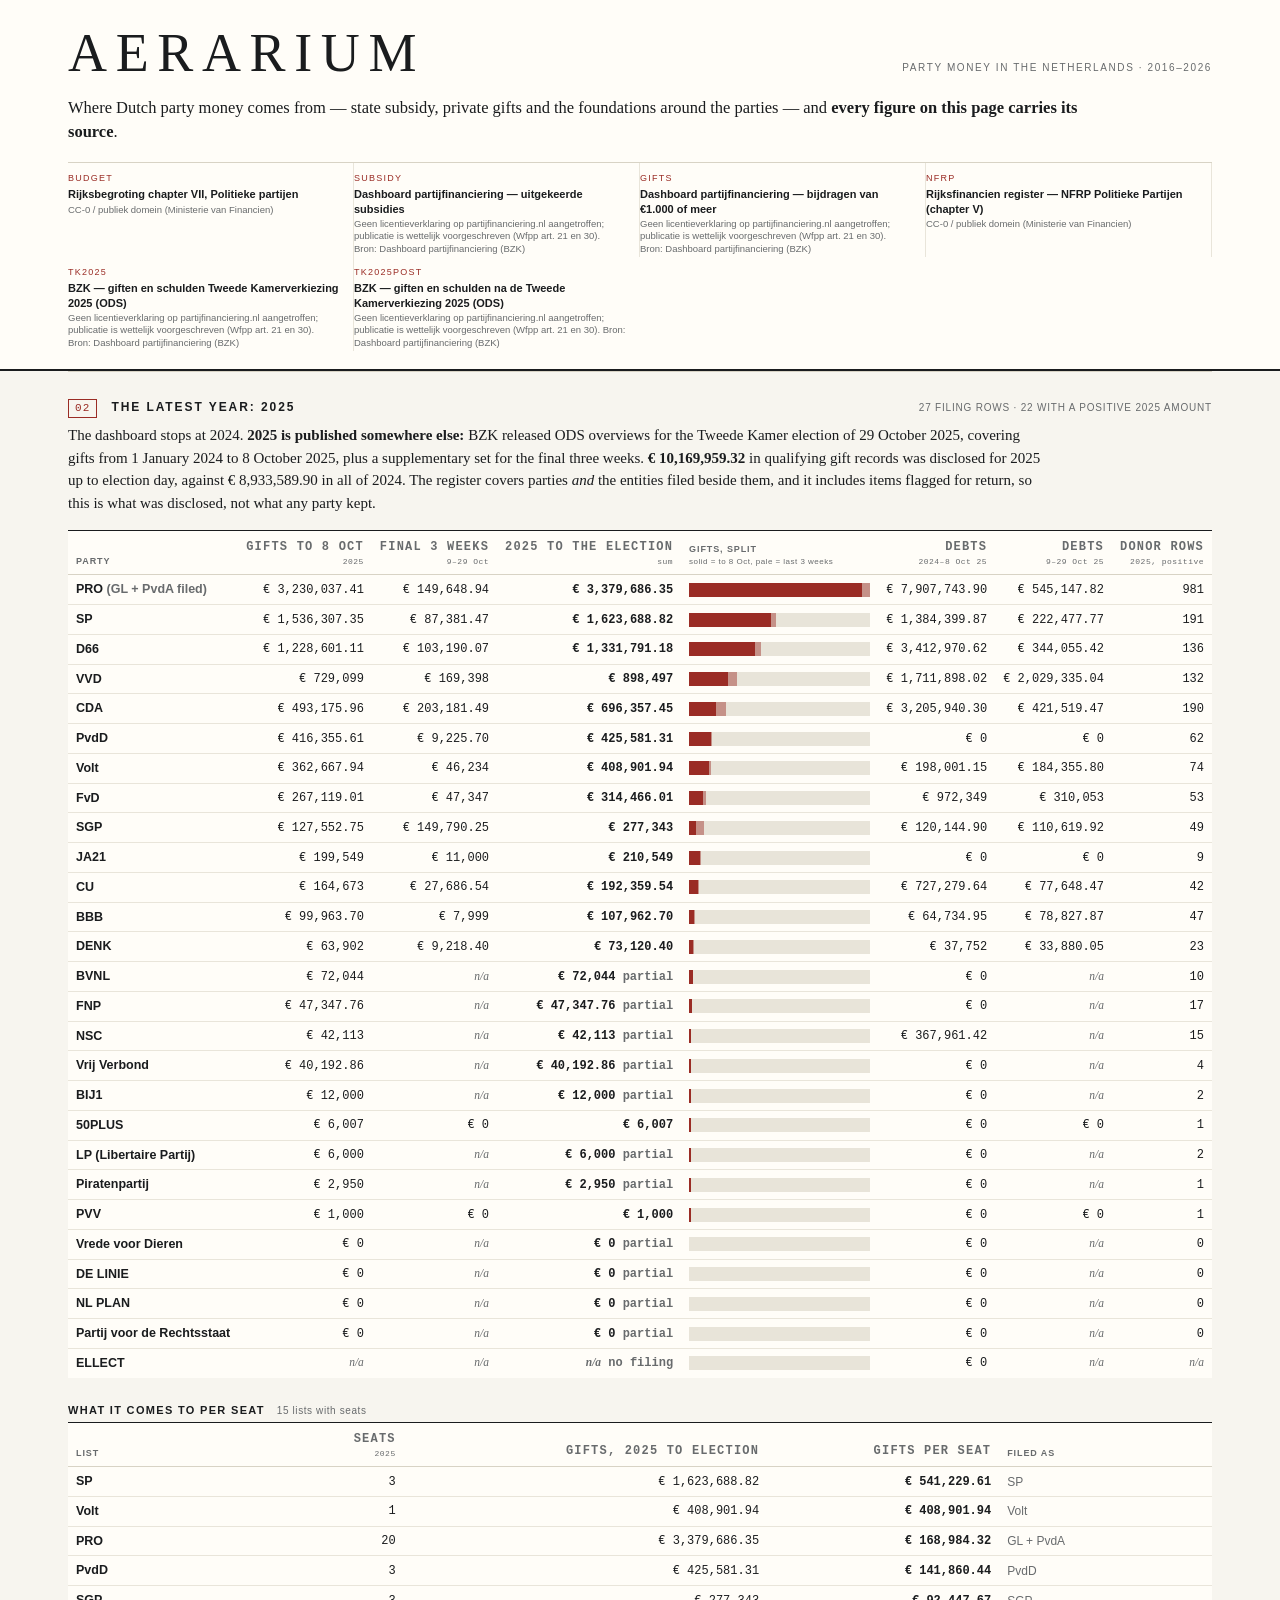
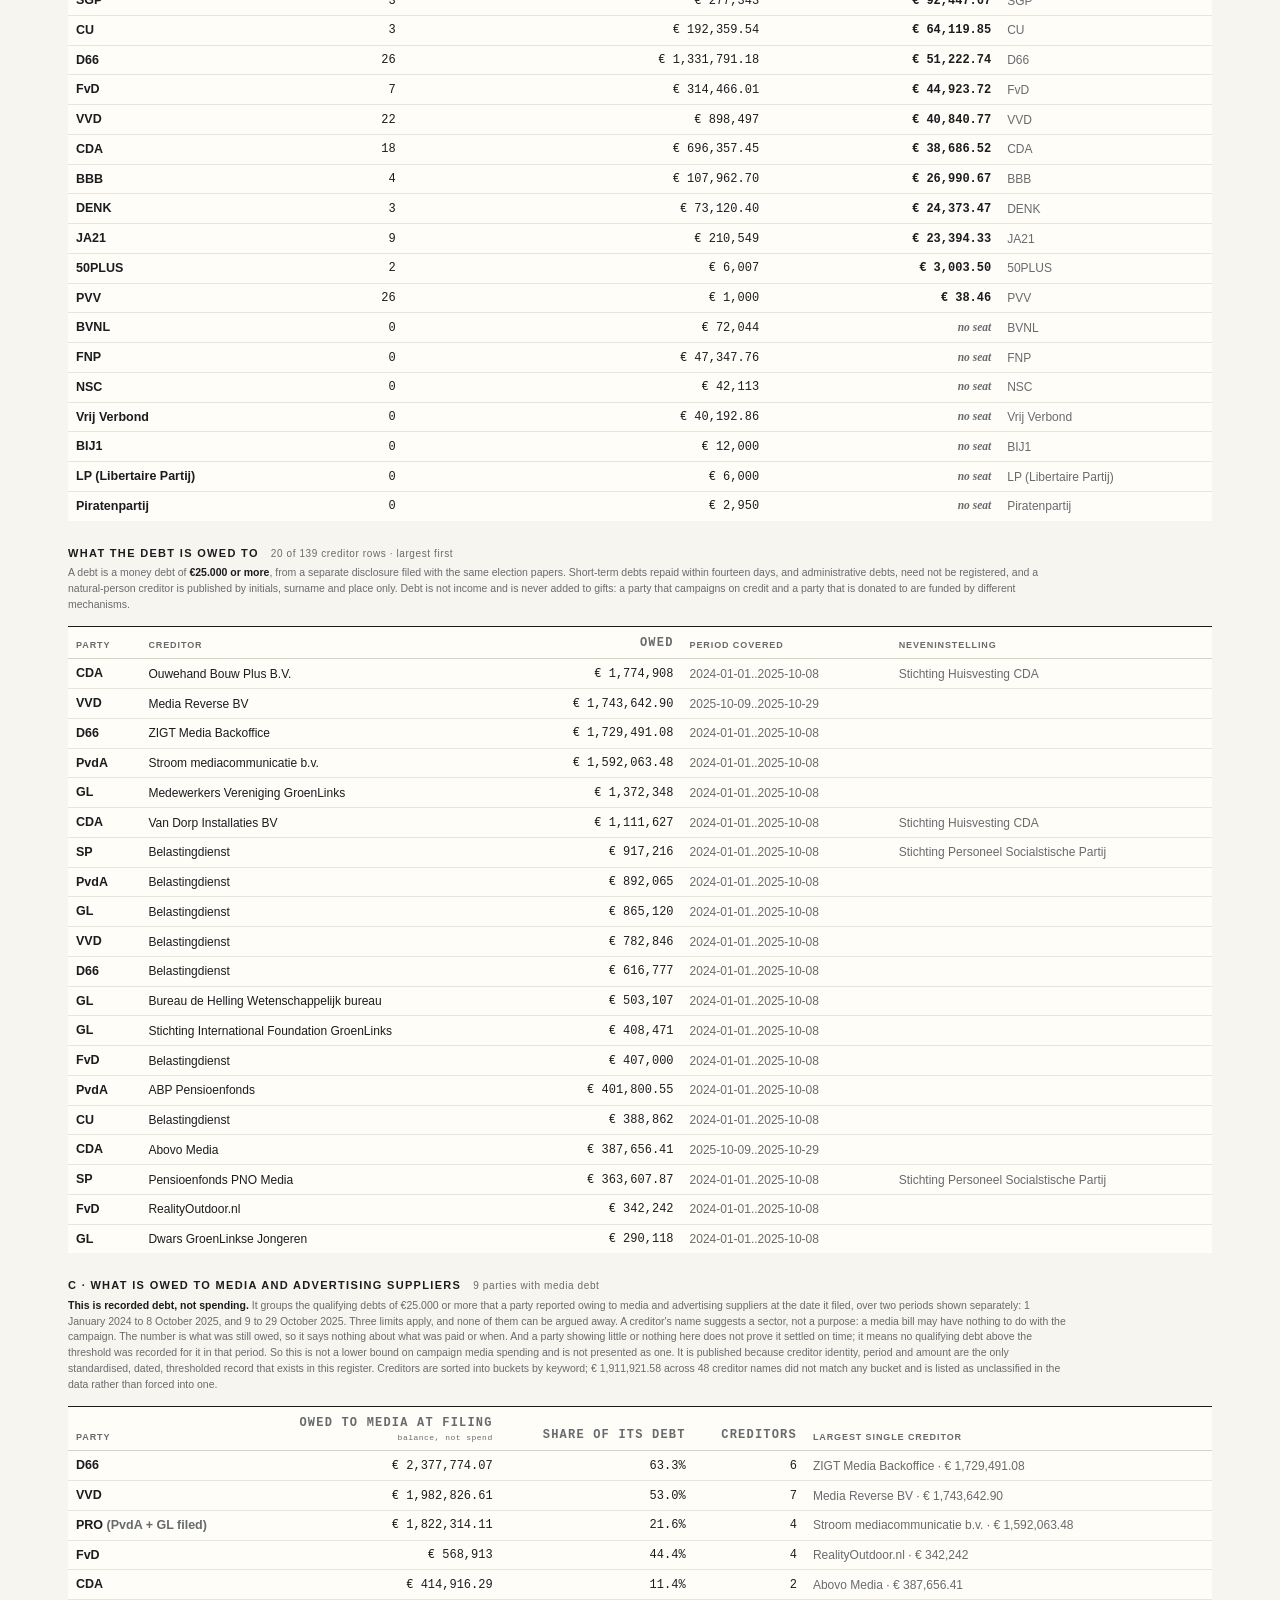
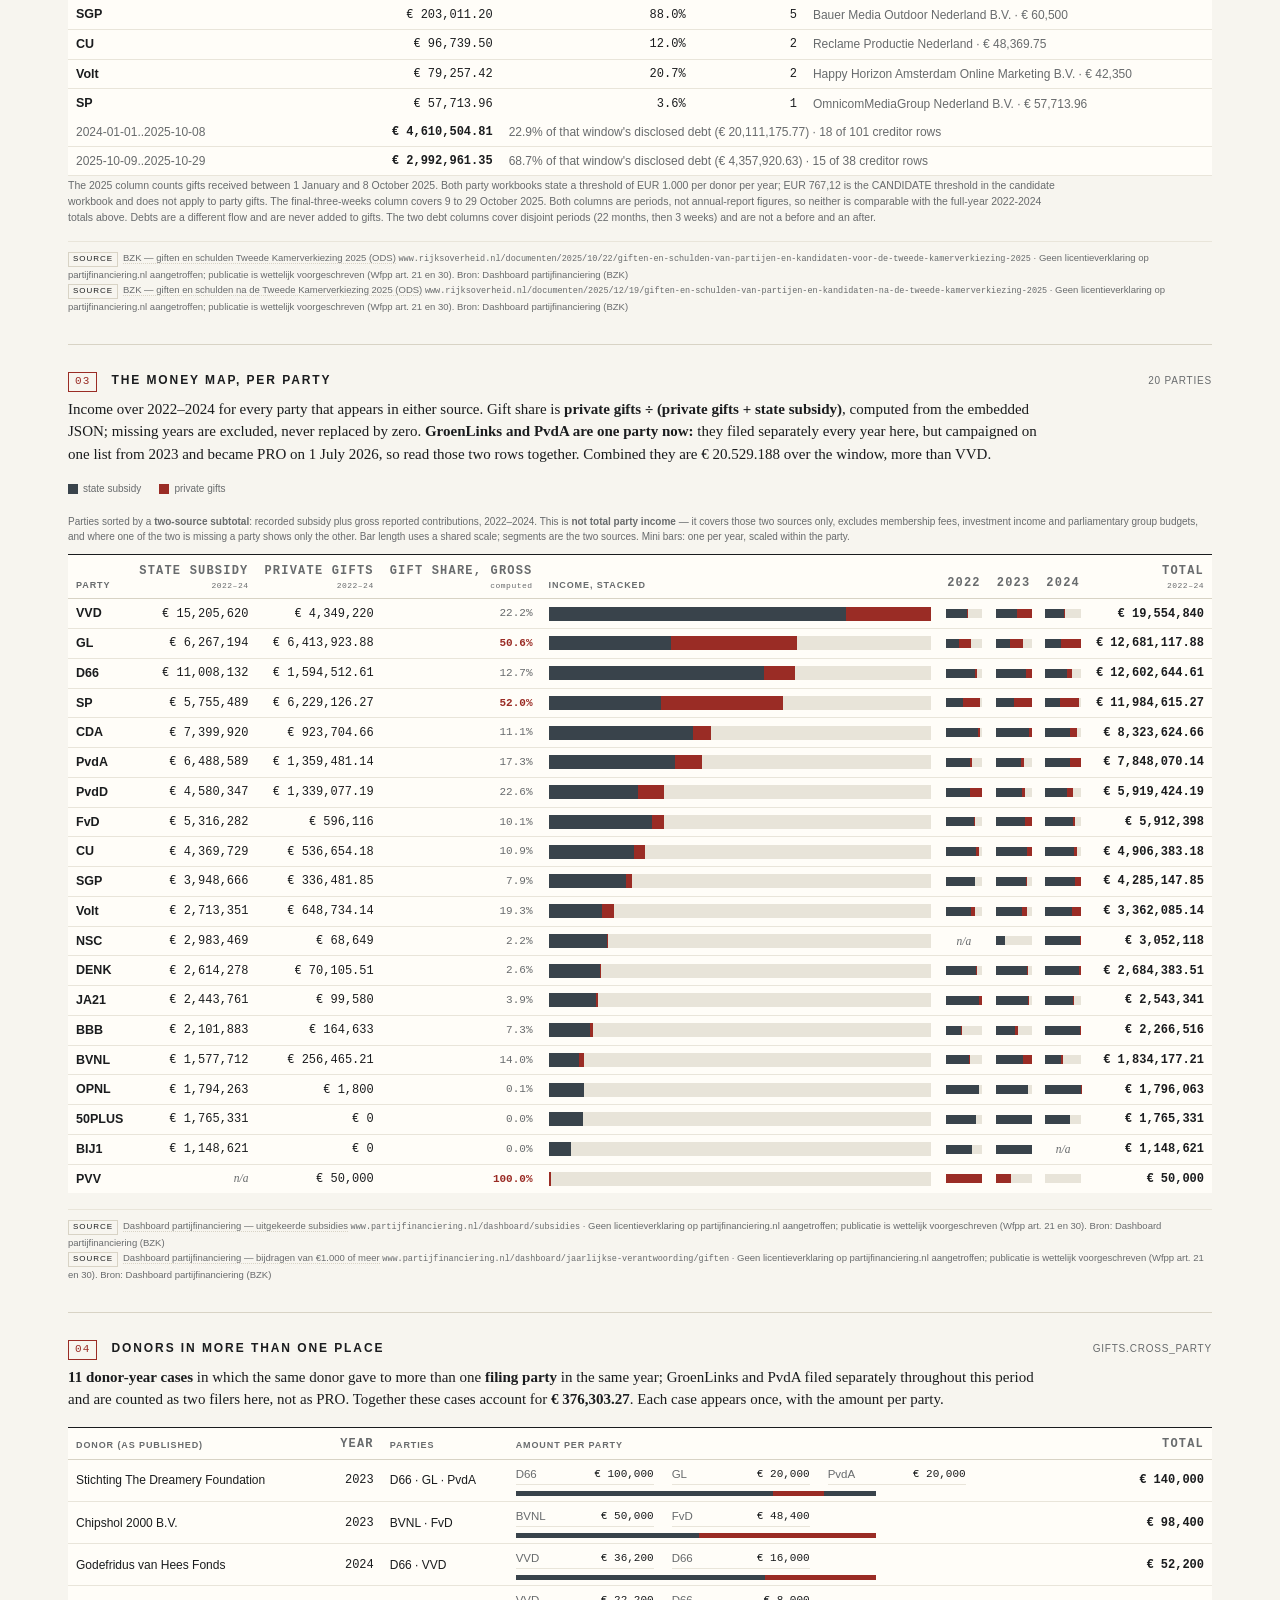
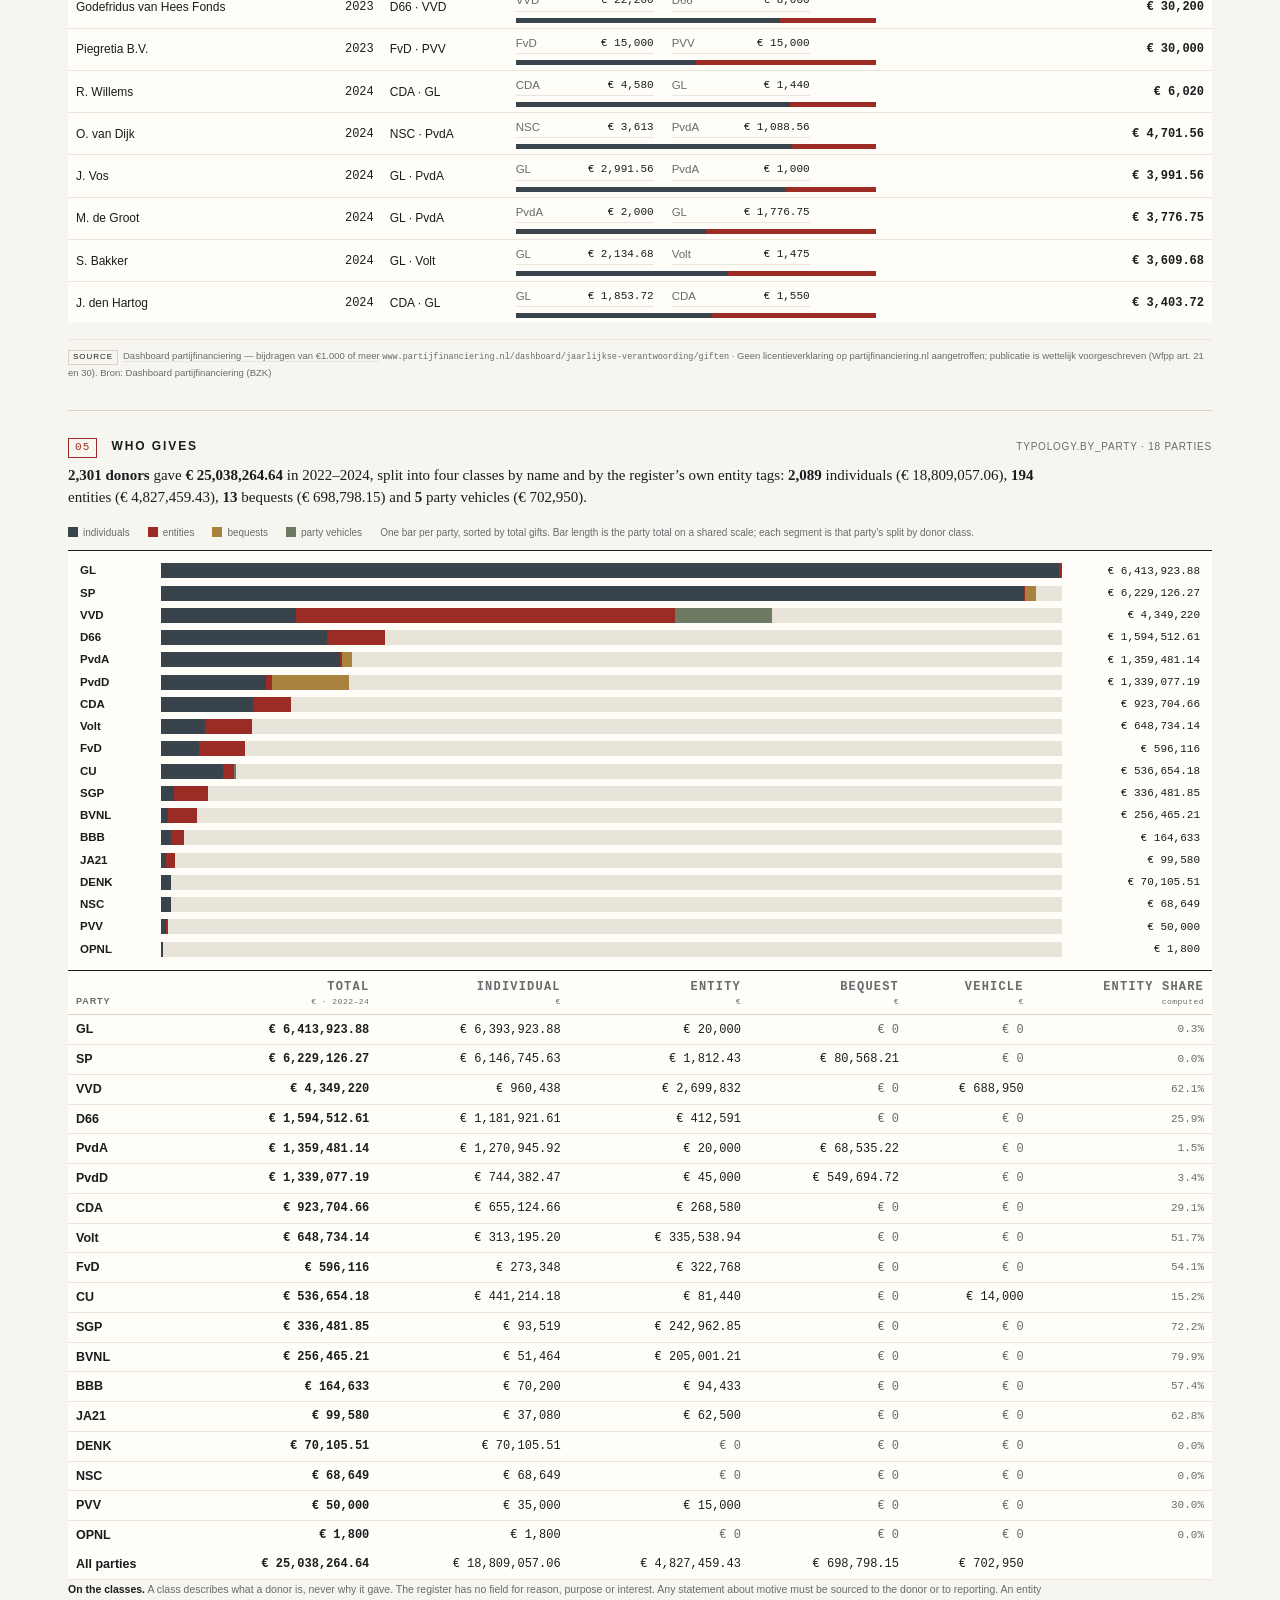
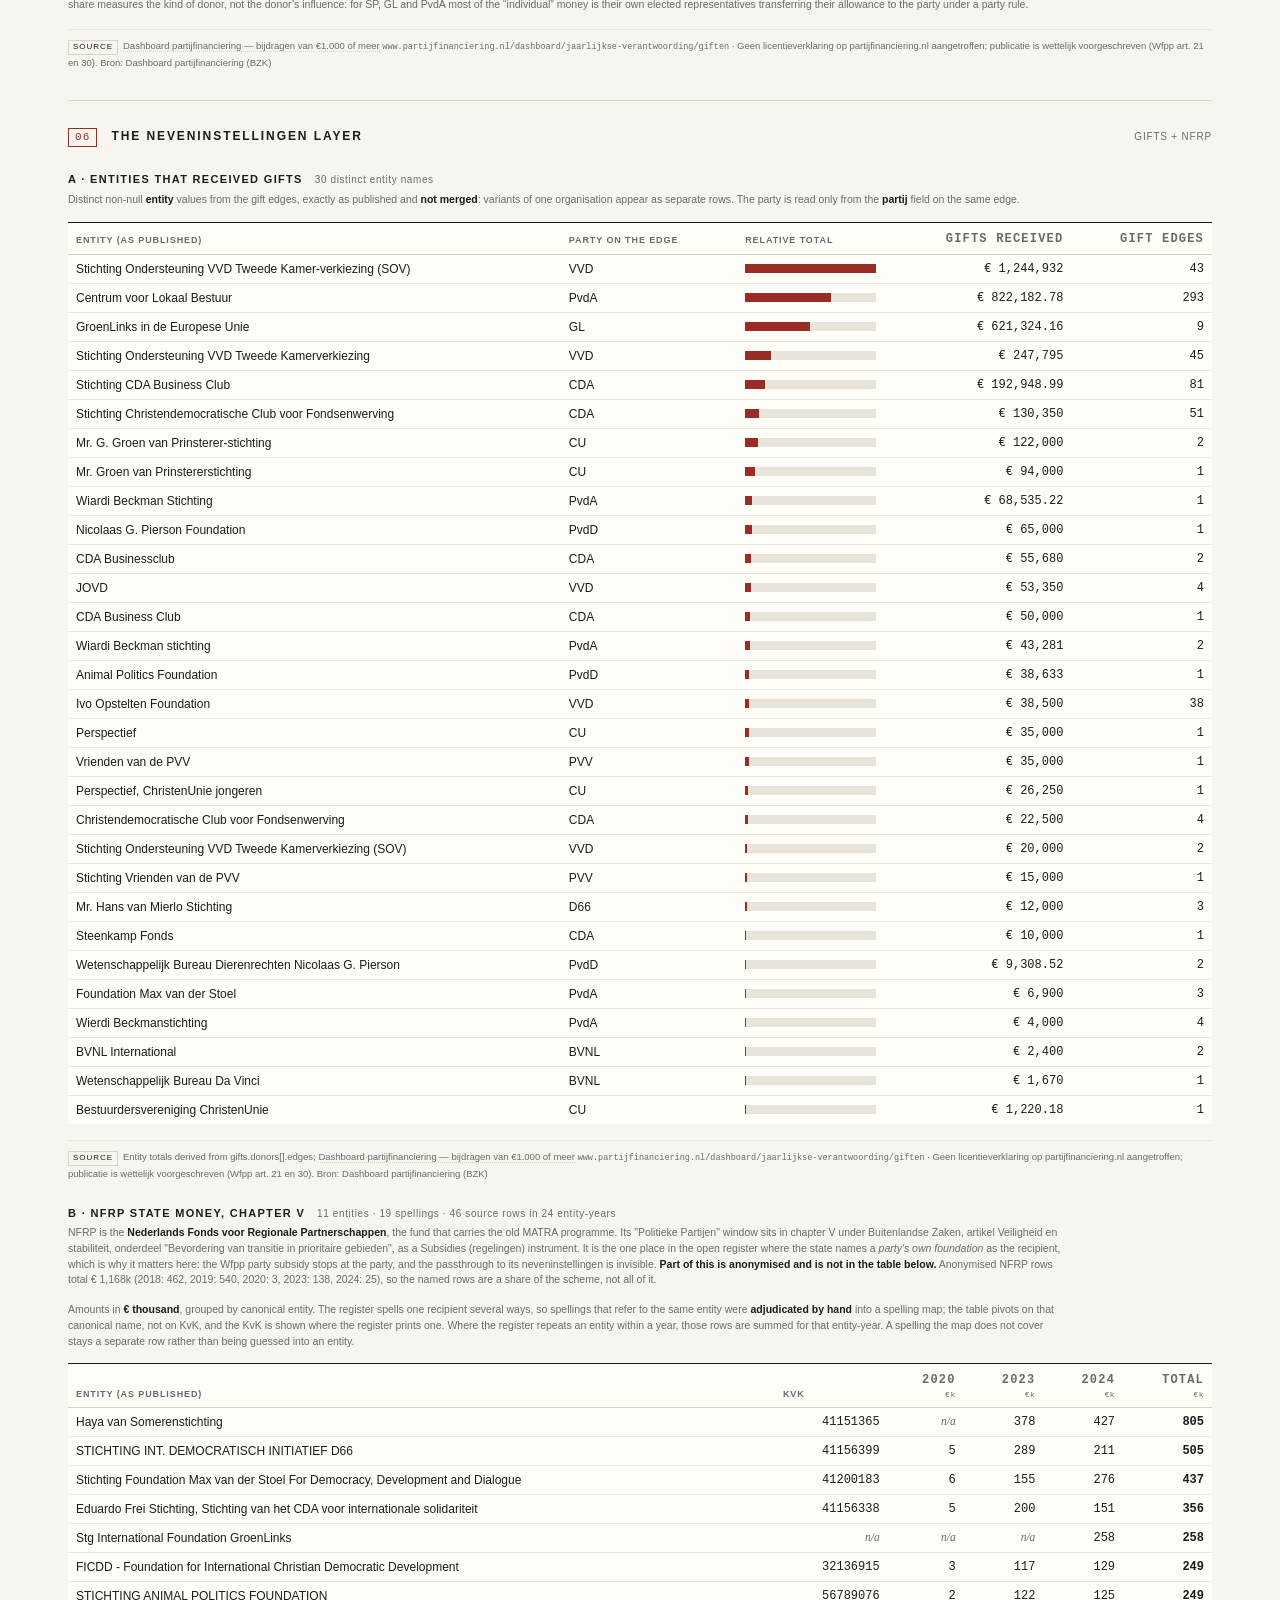
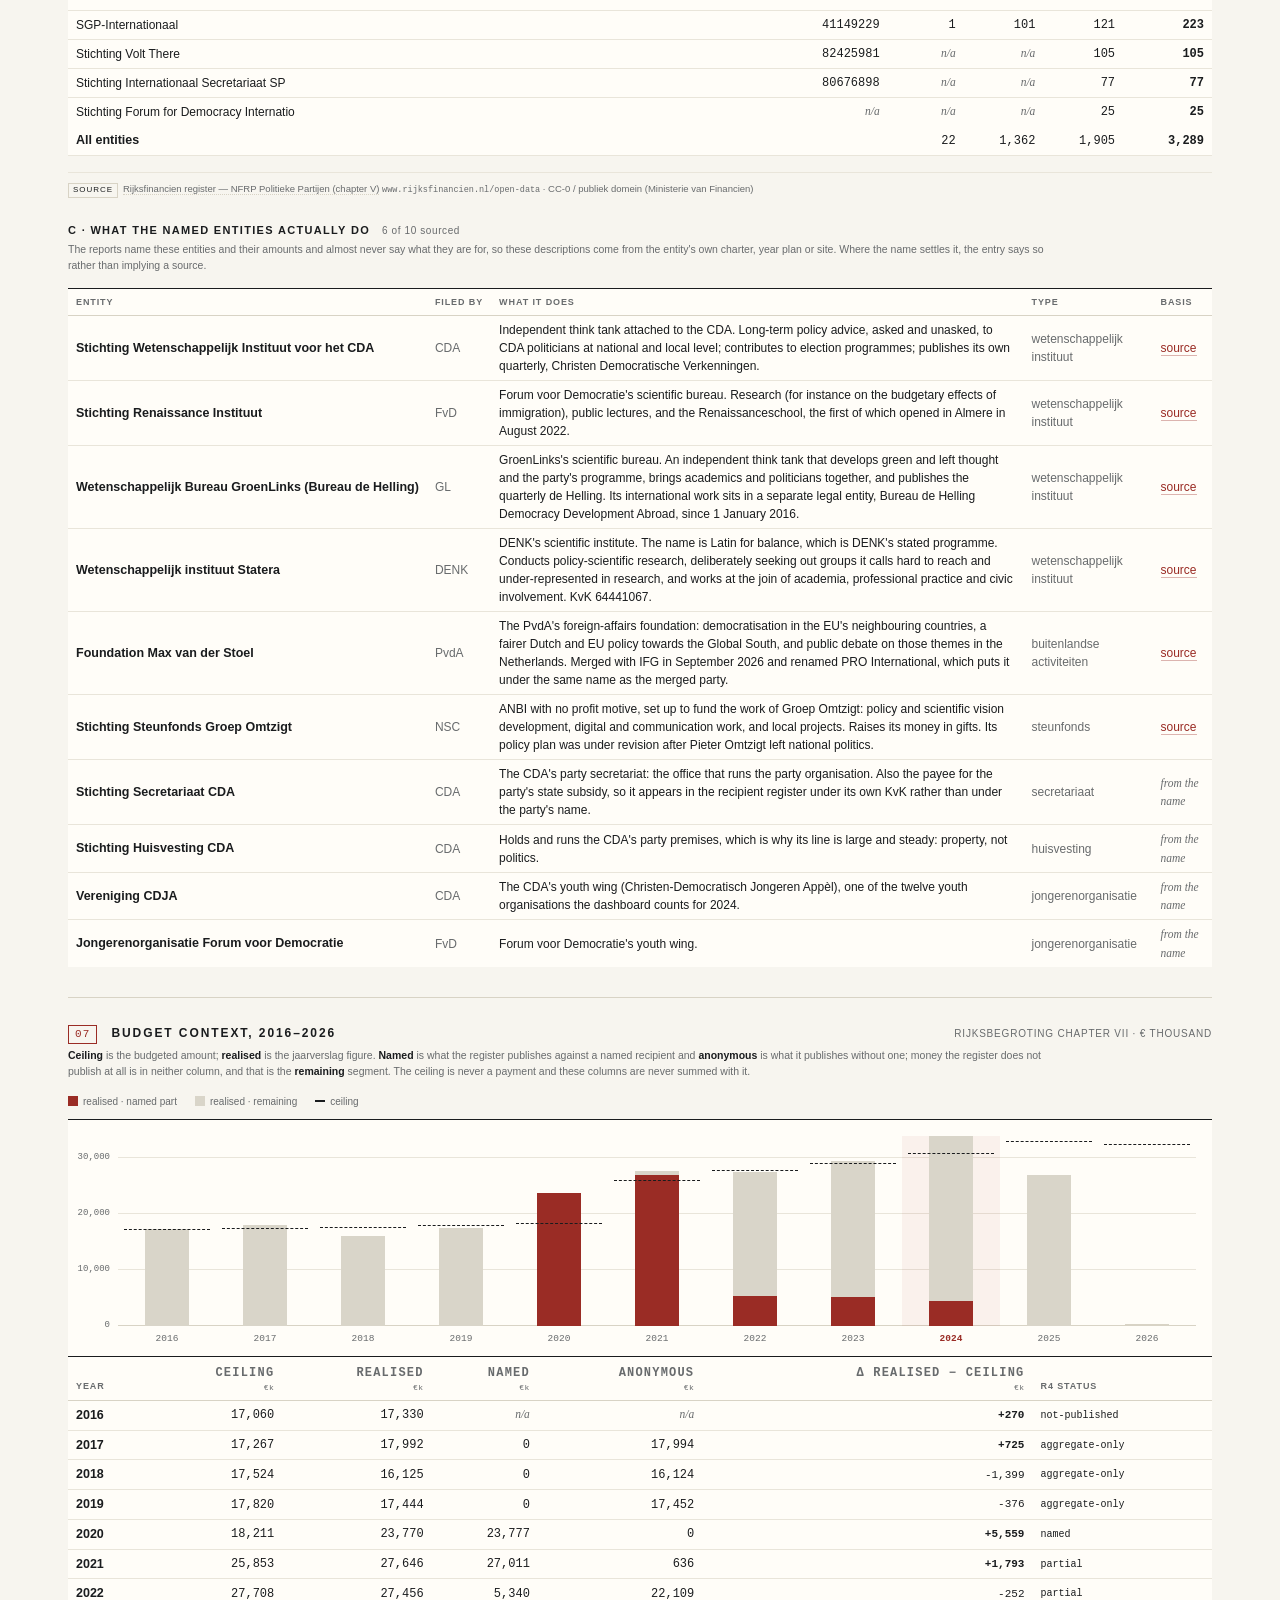
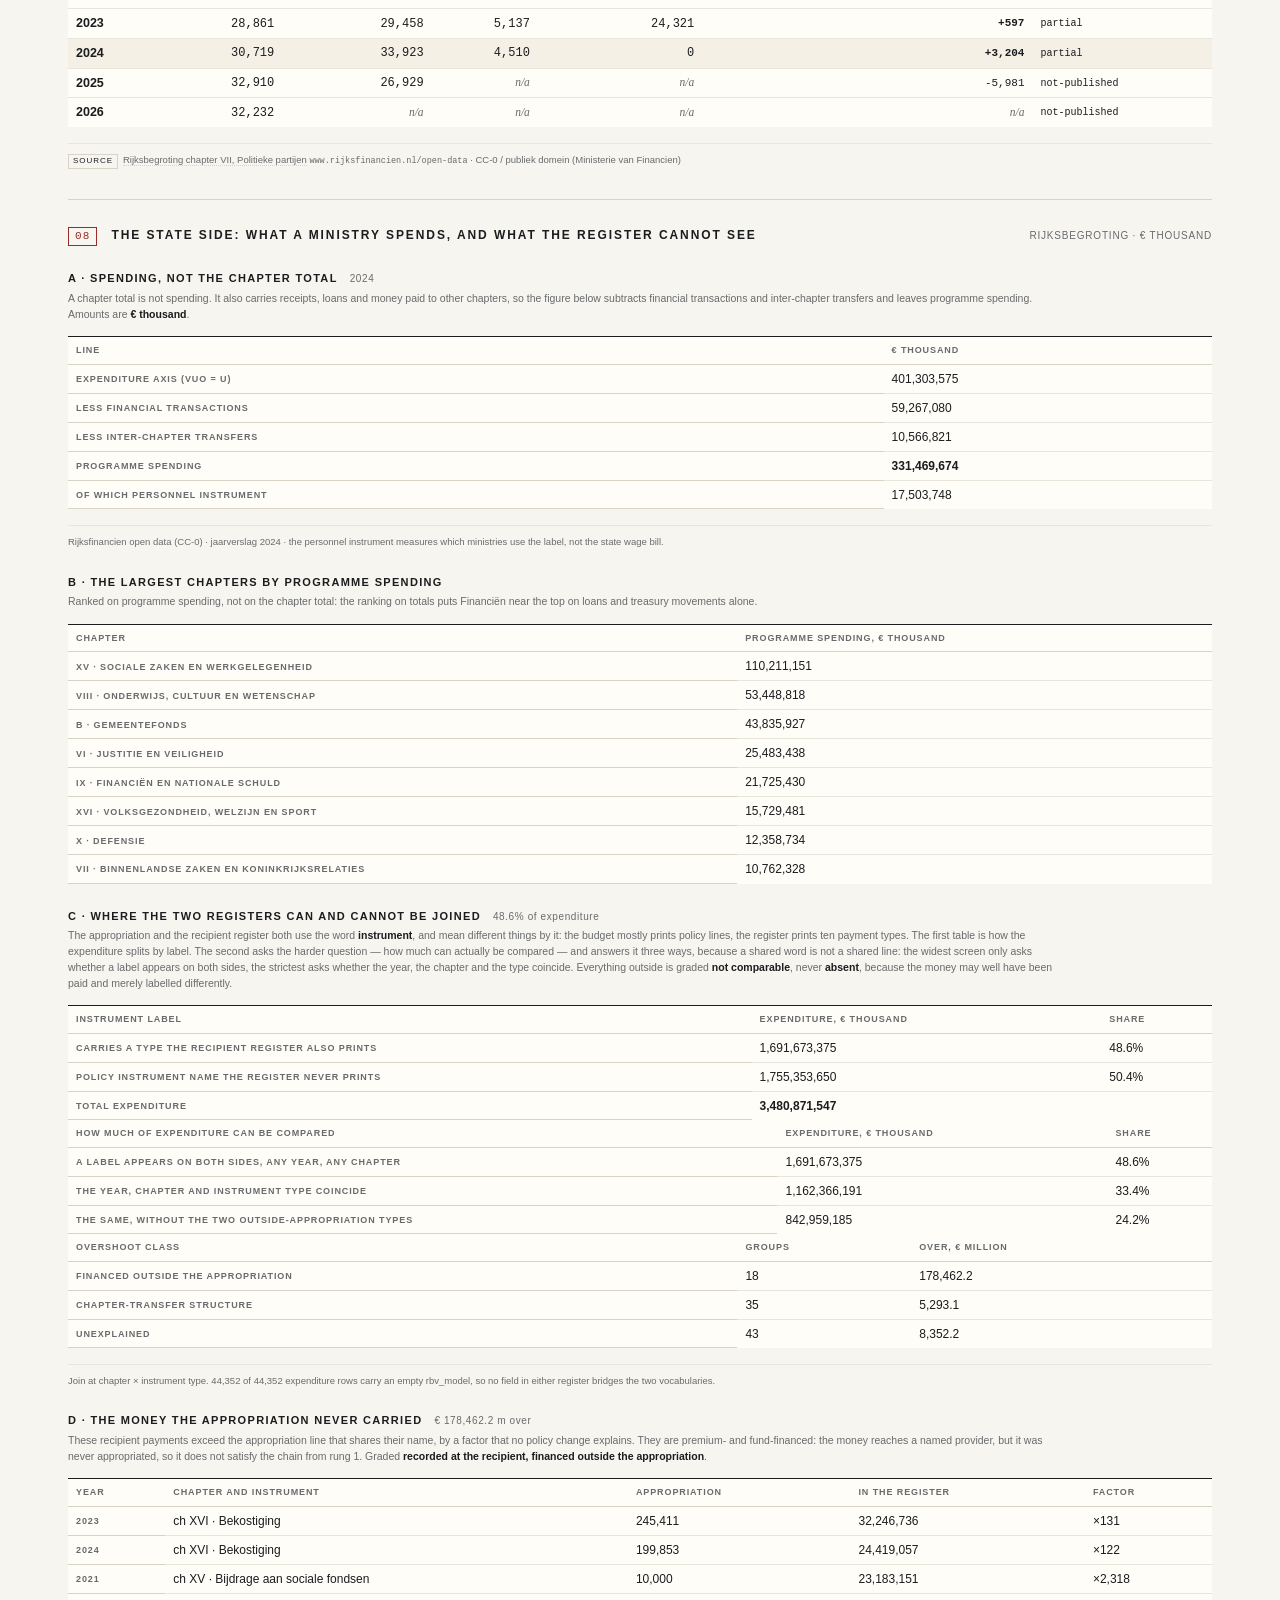
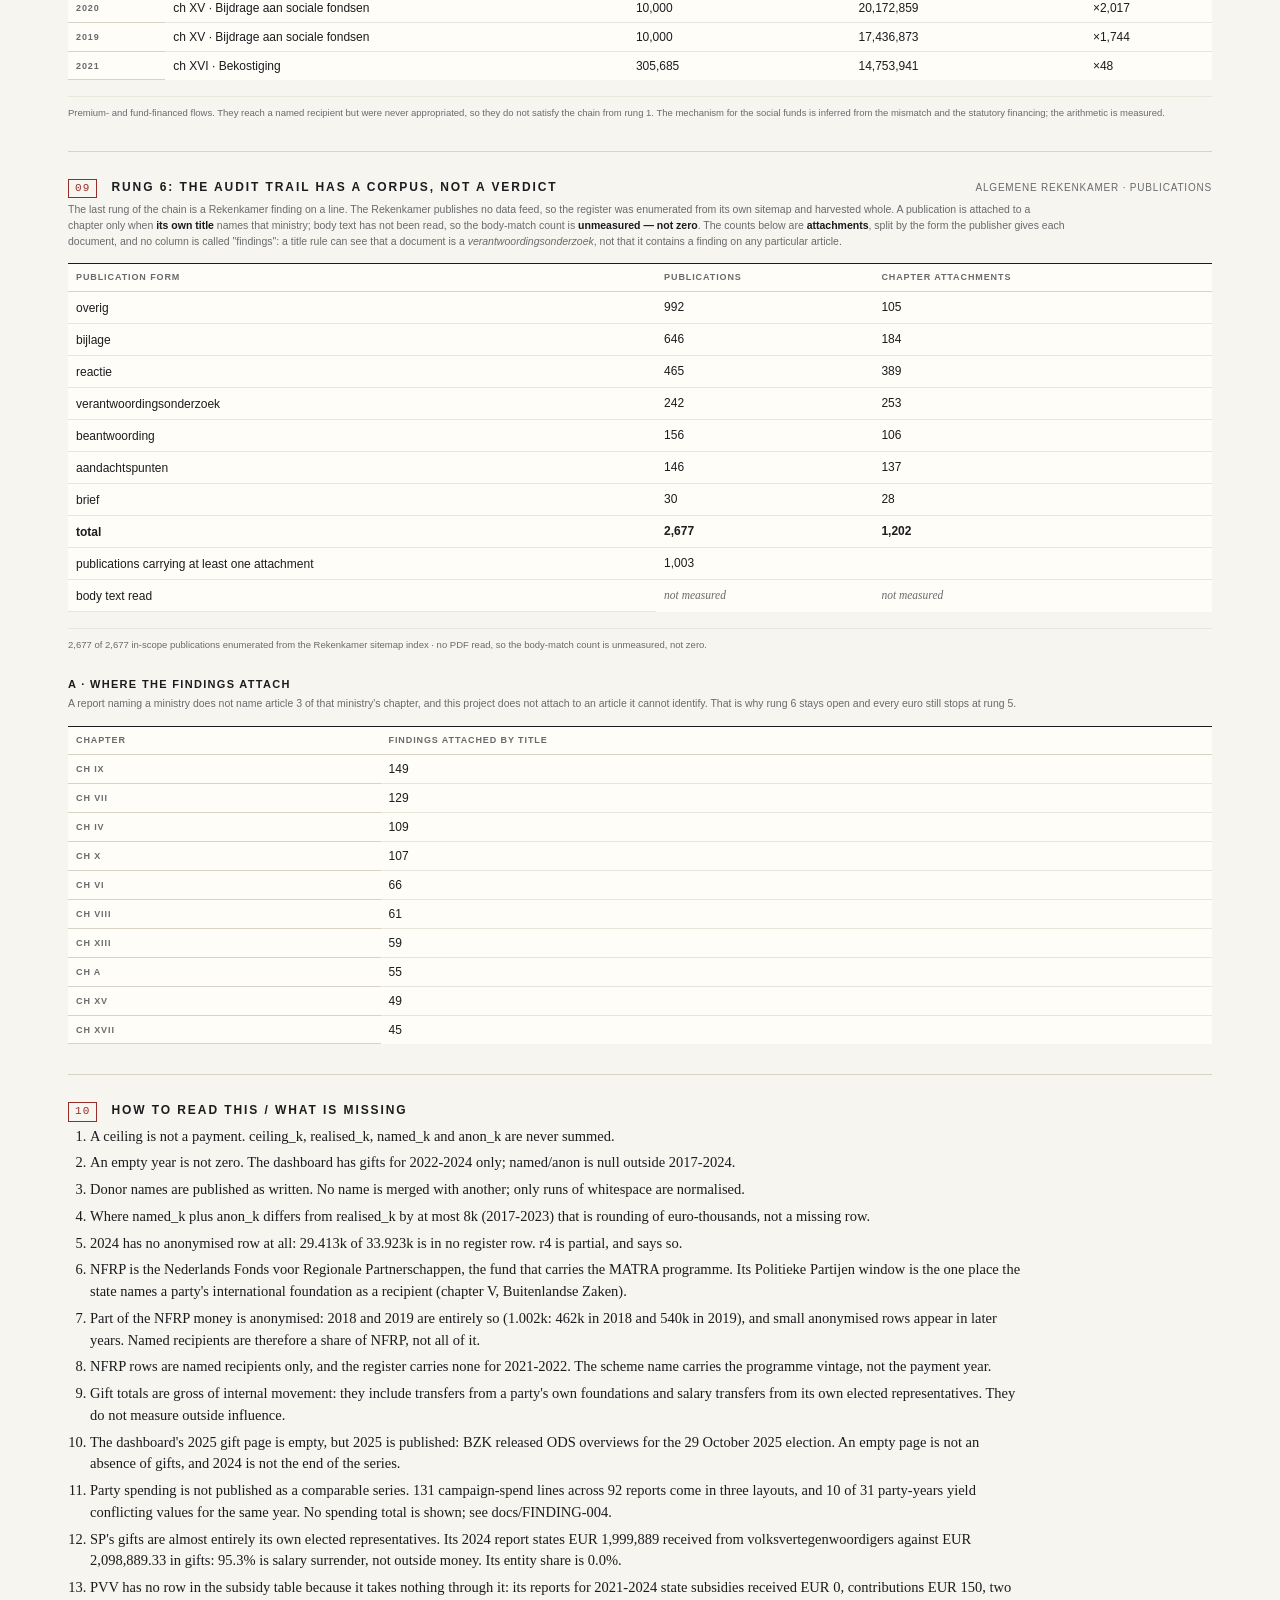
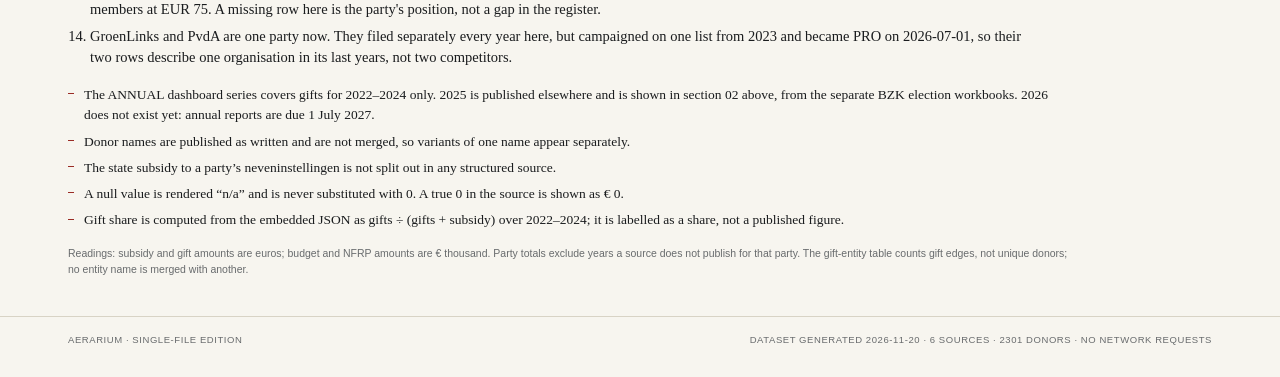
==== commit 41442bdb: "audit 4, closed: the manifest stops guessing, and six claims stop overreaching MANIFEST: INFERENCE R" ====
--- a/out/index.html
+++ b/out/index.html
@@ -155,7 +155,7 @@
       <h2>Rung 6: the audit trail has a corpus, not a verdict</h2>
       <span class="sec-meta">Algemene Rekenkamer · publications</span>
     </div>
-    <p class="panelnote">The last rung of the chain is a Rekenkamer finding on a line. The Rekenkamer publishes no data feed, so the register was enumerated from its own sitemap and harvested whole. A publication is attached to a chapter only when <b>its own title</b> names that ministry; body text has not been read, so the body-match count is <b>unmeasured — not zero</b>.</p>
+    <p class="panelnote">The last rung of the chain is a Rekenkamer finding on a line. The Rekenkamer publishes no data feed, so the register was enumerated from its own sitemap and harvested whole. A publication is attached to a chapter only when <b>its own title</b> names that ministry; body text has not been read, so the body-match count is <b>unmeasured — not zero</b>. The counts below are <b>attachments</b>, split by the form the publisher gives each document, and no column is called "findings": a title rule can see that a document is a <i>verantwoordingsonderzoek</i>, not that it contains a finding on any particular article.</p>
     <div class="tablewrap" id="rk-kinds-table"></div>
     <p class="srcline" id="rk-src"></p>
     <div class="subhead"><h3>a · Where the findings attach</h3></div>
@@ -185,7 +185,7 @@
 <div id="tip" role="tooltip" aria-hidden="true"></div>
 
 <script type="application/json" id="data">{"meta":{"generated_at":"2026-11-20","sources":[{"id":"budget","label":"Rijksbegroting chapter VII, Politieke partijen","url":"https://www.rijksfinancien.nl/open-data","licence":"CC-0 / publiek domein (Ministerie van Financien)"},{"id":"subsidy","label":"Dashboard partijfinanciering — uitgekeerde subsidies","url":"https://www.partijfinanciering.nl/dashboard/subsidies","licence":"Geen licentieverklaring op partijfinanciering.nl aangetroffen; publicatie is wettelijk voorgeschreven (Wfpp art. 21 en 30). Bron: Dashboard partijfinanciering (BZK)"},{"id":"gifts","label":"Dashboard partijfinanciering — bijdragen van €1.000 of meer","url":"https://www.partijfinanciering.nl/dashboard/jaarlijkse-verantwoording/giften","licence":"Geen licentieverklaring op partijfinanciering.nl aangetroffen; publicatie is wettelijk voorgeschreven (Wfpp art. 21 en 30). Bron: Dashboard partijfinanciering (BZK)"},{"id":"nfrp","label":"Rijksfinancien register — NFRP Politieke Partijen (chapter V)","url":"https://www.rijksfinancien.nl/open-data","licence":"CC-0 / publiek domein (Ministerie van Financien)"},{"id":"tk2025","label":"BZK — giften en schulden Tweede Kamerverkiezing 2025 (ODS)","url":"https://www.rijksoverheid.nl/documenten/2025/10/22/giften-en-schulden-van-partijen-en-kandidaten-voor-de-tweede-kamerverkiezing-2025","licence":"Geen licentieverklaring op partijfinanciering.nl aangetroffen; publicatie is wettelijk voorgeschreven (Wfpp art. 21 en 30). Bron: Dashboard partijfinanciering (BZK)"},{"id":"tk2025post","label":"BZK — giften en schulden na de Tweede Kamerverkiezing 2025 (ODS)","url":"https://www.rijksoverheid.nl/documenten/2025/12/19/giften-en-schulden-van-partijen-en-kandidaten-na-de-tweede-kamerverkiezing-2025","licence":"Geen licentieverklaring op partijfinanciering.nl aangetroffen; publicatie is wettelijk voorgeschreven (Wfpp art. 21 en 30). Bron: Dashboard partijfinanciering (BZK)"}],"rules":["A ceiling is not a payment. ceiling_k, realised_k, named_k and anon_k are never summed.","An empty year is not zero. The dashboard has gifts for 2022-2024 only; named/anon is null outside 2017-2024.","Donor names are published as written. No name is merged with another; only runs of whitespace are normalised.","Where named_k plus anon_k differs from realised_k by at most 8k (2017-2023) that is rounding of euro-thousands, not a missing row.","2024 has no anonymised row at all: 29.413k of 33.923k is in no register row. r4 is partial, and says so.","NFRP is the Nederlands Fonds voor Regionale Partnerschappen, the fund that carries the MATRA programme. Its Politieke Partijen window is the one place the state names a party's international foundation as a recipient (chapter V, Buitenlandse Zaken).","Part of the NFRP money is anonymised: 2018 and 2019 are entirely so (1.002k: 462k in 2018 and 540k in 2019), and small anonymised rows appear in later years. Named recipients are therefore a share of NFRP, not all of it.","NFRP rows are named recipients only, and the register carries none for 2021-2022. The scheme name carries the programme vintage, not the payment year.","Gift totals are gross of internal movement: they include transfers from a party's own foundations and salary transfers from its own elected representatives. They do not measure outside influence.","The dashboard's 2025 gift page is empty, but 2025 is published: BZK released ODS overviews for the 29 October 2025 election. An empty page is not an absence of gifts, and 2024 is not the end of the series.","Party spending is not published as a comparable series. 131 campaign-spend lines across 92 reports come in three layouts, and 10 of 31 party-years yield conflicting values for the same year. No spending total is shown; see docs/FINDING-004.","SP's gifts are almost entirely its own elected representatives. Its 2024 report states EUR 1,999,889 received from volksvertegenwoordigers against EUR 2,098,889.33 in gifts: 95.3% is salary surrender, not outside money. Its entity share is 0.0%.","PVV has no row in the subsidy table because it takes nothing through it: its reports for 2021-2024 state subsidies received EUR 0, contributions EUR 150, two members at EUR 75. A missing row here is the party's position, not a gap in the register.","GroenLinks and PvdA are one party now. They filed separately every year here, but campaigned on one list from 2023 and became PRO on 2026-07-01, so their two rows describe one organisation in its last years, not two competitors."]},"budget":[{"jaar":2016,"ceiling_k":17060,"realised_k":17330,"named_k":null,"anon_k":null,"r4":"not-published","source":"budget"},{"jaar":2017,"ceiling_k":17267,"realised_k":17992,"named_k":0,"anon_k":17994,"r4":"aggregate-only","source":"budget"},{"jaar":2018,"ceiling_k":17524,"realised_k":16125,"named_k":0,"anon_k":16124,"r4":"aggregate-only","source":"budget"},{"jaar":2019,"ceiling_k":17820,"realised_k":17444,"named_k":0,"anon_k":17452,"r4":"aggregate-only","source":"budget"},{"jaar":2020,"ceiling_k":18211,"realised_k":23770,"named_k":23777,"anon_k":0,"r4":"named","source":"budget"},{"jaar":2021,"ceiling_k":25853,"realised_k":27646,"named_k":27011,"anon_k":636,"r4":"partial","source":"budget"},{"jaar":2022,"ceiling_k":27708,"realised_k":27456,"named_k":5340,"anon_k":22109,"r4":"partial","source":"budget"},{"jaar":2023,"ceiling_k":28861,"realised_k":29458,"named_k":5137,"anon_k":24321,"r4":"partial","source":"budget"},{"jaar":2024,"ceiling_k":30719,"realised_k":33923,"named_k":4510,"anon_k":0,"r4":"partial","source":"budget"},{"jaar":2025,"ceiling_k":32910,"realised_k":26929,"named_k":null,"anon_k":null,"r4":"not-published","source":"budget"},{"jaar":2026,"ceiling_k":32232,"realised_k":null,"named_k":null,"anon_k":null,"r4":"not-published","source":"budget"}],"typology":{"counts":{"entity":194,"bequest":13,"party_vehicle":5,"individual":2089},"money":{"entity":4827459.43,"bequest":698798.15,"party_vehicle":702950.0,"individual":18809057.06},"by_party":{"GL":{"total":6413923.88,"individual":6393923.88,"entity":20000.0,"entity_share":0.3},"SP":{"total":6229126.27,"individual":6146745.63,"bequest":80568.21,"entity":1812.43,"entity_share":0.0},"VVD":{"total":4349220.0,"entity":2699832.0,"party_vehicle":688950.0,"individual":960438.0,"entity_share":62.1},"D66":{"total":1594512.61,"entity":412591.0,"individual":1181921.61,"entity_share":25.9},"PvdA":{"total":1359481.14,"entity":20000.0,"bequest":68535.22,"individual":1270945.92,"entity_share":1.5},"PvdD":{"total":1339077.19,"bequest":549694.72,"individual":744382.47,"entity":45000.0,"entity_share":3.4},"CDA":{"total":923704.66,"entity":268580.0,"individual":655124.66,"entity_share":29.1},"Volt":{"total":648734.14,"entity":335538.94,"individual":313195.2,"entity_share":51.7},"FvD":{"total":596116.0,"individual":273348.0,"entity":322768.0,"entity_share":54.1},"CU":{"total":536654.18,"individual":441214.18,"entity":81440.0,"party_vehicle":14000.0,"entity_share":15.2},"SGP":{"total":336481.85,"entity":242962.85,"individual":93519.0,"entity_share":72.2},"BVNL":{"total":256465.21,"entity":205001.21,"individual":51464.0,"entity_share":79.9},"BBB":{"total":164633.0,"individual":70200.0,"entity":94433.0,"entity_share":57.4},"JA21":{"total":99580.0,"entity":62500.0,"individual":37080.0,"entity_share":62.8},"DENK":{"total":70105.51,"individual":70105.51,"entity_share":0.0},"NSC":{"total":68649.0,"individual":68649.0,"entity_share":0.0},"PVV":{"total":50000.0,"individual":35000.0,"entity":15000.0,"entity_share":30.0},"OPNL":{"total":1800.0,"individual":1800.0,"entity_share":0.0}},"classes":["party_vehicle","bequest","entity","individual"],"warning":"A class describes what a donor is, never why it gave. The register has no field for reason, purpose or interest. Any statement about motive must be sourced to the donor or to reporting."},"lineage":{"meta":{"purpose":"Party identity is not stable across years. This file records the moments when a name stopped meaning the same organisation, so a chart cannot silently compare two different things.","retrieved":"2026-11-20","rule":"A series that keeps two merged parties separate, or that treats a renamed party as a new one, tells a lie the source never told. The register files 2020-2024 as two separate legal parties because that is what they were; it does not know about 2026."},"groups":[{"name":"PRO (Progressief Nederland)","former_names":["GroenLinks-PvdA","GL/PvdA"],"members":["GL","PvdA"],"single_party_from":"2026-07-01","note":"GroenLinks and PvdA filed separate Wfpp reports every year in this dataset. From 2023 they campaigned on one list and sat as one parliamentary group, and from 1 July 2026 they are one legal party. Reading their rows as two independent parties is correct for 2020-2022, arguable for 2023-2025, and wrong from 2026."}],"events":[{"date":"2023-07-17","what":"Members of both parties vote for a joint electoral list: 91.8% of GroenLinks, over 87% of PvdA.","source":"https://ommen.groenlinks.nl/nieuws/tijdpad-gezamenlijke-verkiezingsdeelname"},{"date":"2023-10-27","what":"The two Tweede Kamer groups merge into one group, GroenLinks-PvdA.","source":"https://nl.wikipedia.org/wiki/GroenLinks-PvdA"},{"date":"2023-11-22","what":"First joint election: one list, 25 seats, Frans Timmermans leader. Under Wfpp art. 10 a combined list shares the base amounts pro rata, so the 2023 subsidy rows describe one list, not two independent parties.","source":"https://nl.wikipedia.org/wiki/GroenLinks-PvdA"},{"date":"2025-06","what":"Online referendum approves a full merger: 88% of PvdA members, 89% of GroenLinks members.","source":"https://nos.nl/artikel/2607948-nieuwe-naam-groenlinks-pvda-bekend-progressief-nederland-kortweg-pro"},{"date":"2026-03-26","what":"The new name is announced: Progressief Nederland, abbreviated PRO.","source":"https://nos.nl/artikel/2607948-nieuwe-naam-groenlinks-pvda-bekend-progressief-nederland-kortweg-pro"},{"date":"2026-06-10","what":"The Tweede Kamer group changes its name to Progressief Nederland.","source":"https://nl.wikipedia.org/wiki/Progressief_Nederland"},{"date":"2026-06-13","what":"Founding congress adopts the principles programme, statutes and rules of procedure.","source":"https://nl.wikipedia.org/wiki/Progressief_Nederland"},{"date":"2026-07-01","what":"Progressief Nederland is founded. GroenLinks and PvdA cease to exist as separate parties.","source":"https://nl.wikipedia.org/wiki/Progressief_Nederland"}],"renames":[{"name":"50PLUS","variant":"50plus","note":"The 2020 report and register rows write 50plus."},{"name":"FvD","variant":"FVD","note":"Register and report capitalisation differ by vintage."},{"name":"CU","variant":"ChristenUnie","note":"Both strings appear in the same corpus."},{"name":"GL","variant":"GroenLinks","note":"Both strings appear in the same corpus."}],"combined":[{"name":"PRO (Progressief Nederland)","members":["GL","PvdA"],"single_party_from":"2026-07-01","note":"GroenLinks and PvdA filed separate Wfpp reports every year in this dataset. From 2023 they campaigned on one list and sat as one parliamentary group, and from 1 July 2026 they are one legal party. Reading their rows as two independent parties is correct for 2020-2022, arguable for 2023-2025, and wrong from 2026.","by_year":[{"jaar":2022,"subsidy":4040350.0,"gifts":1767995.45,"total":5808345.45},{"jaar":2023,"subsidy":4292919.0,"gifts":2113168.02,"total":6406087.02},{"jaar":2024,"subsidy":4422514.0,"gifts":3892241.55,"total":8314755.55}],"total_subsidy":12755783.0,"total_gifts":7773405.02}]},"subsidy":{"years":[2022,2023,2024],"totals":{"2022":28873282.0,"2023":31477637.0,"2024":29131718.0},"parties":[{"name":"VVD","by_year":{"2022":5162692.0,"2023":5408783.0,"2024":4634145.0}},{"name":"D66","by_year":{"2022":3955101.0,"2023":4146855.0,"2024":2906176.0}},{"name":"CDA","by_year":{"2022":2624283.0,"2023":2749460.0,"2024":2026177.0}},{"name":"SP","by_year":{"2022":1912224.0,"2023":2073973.0,"2024":1769292.0}},{"name":"PvdA","by_year":{"2022":2098530.0,"2023":2199298.0,"2024":2190761.0}},{"name":"GL","by_year":{"2022":1941820.0,"2023":2093621.0,"2024":2231753.0}},{"name":"PvdD","by_year":{"2022":1534500.0,"2023":1669530.0,"2024":1376317.0}},{"name":"FvD","by_year":{"2022":1726068.0,"2023":1835879.0,"2024":1754335.0}},{"name":"CU","by_year":{"2022":1454584.0,"2023":1526477.0,"2024":1388668.0}},{"name":"SGP","by_year":{"2022":1269859.0,"2023":1339256.0,"2024":1339551.0}},{"name":"DENK","by_year":{"2022":823976.0,"2023":863193.0,"2024":927109.0}},{"name":"50PLUS","by_year":{"2022":576136.0,"2023":700948.0,"2024":488247.0}},{"name":"OPNL","by_year":{"2022":582663.0,"2023":578970.0,"2024":632630.0}},{"name":"BIJ1","by_year":{"2022":485548.0,"2023":663073.0,"2024":null}},{"name":"JA21","by_year":{"2022":860156.0,"2023":855410.0,"2024":728195.0}},{"name":"Volt","by_year":{"2022":861842.0,"2023":917549.0,"2024":933960.0}},{"name":"BVNL","by_year":{"2022":536972.0,"2023":657688.0,"2024":383052.0}},{"name":"BBB","by_year":{"2022":466328.0,"2023":582753.0,"2024":1052802.0}},{"name":"NSC","by_year":{"2022":null,"2023":614921.0,"2024":2368548.0}}],"url":"https://www.partijfinanciering.nl/dashboard/subsidies","licence":"Geen licentieverklaring op partijfinanciering.nl aangetroffen; publicatie is wettelijk voorgeschreven (Wfpp art. 21 en 30). Bron: Dashboard partijfinanciering (BZK)","snapshot":"subsidies-2026-11-22.html"},"gifts":{"totals":{"2022":6039924.73,"2023":10064750.01,"2024":8933589.9},"parties":[{"name":"50PLUS","by_year":{"2022":0.0,"2023":0.0,"2024":0.0},"donors":{}},{"name":"BBB","by_year":{"2022":32500.0,"2023":87433.0,"2024":44700.0},"donors":{"2022":5,"2023":6,"2024":6}},{"name":"BIJ1","by_year":{"2022":0.0,"2023":0.0},"donors":{}},{"name":"BVNL","by_year":{"2022":34000.0,"2023":192351.21,"2024":30114.0},"donors":{"2022":5,"2023":16,"2024":7}},{"name":"CDA","by_year":{"2022":157200.02,"2023":199197.04,"2024":567307.6},"donors":{"2022":11,"2023":22,"2024":173}},{"name":"CU","by_year":{"2022":167120.0,"2023":227935.0,"2024":141599.18},"donors":{"2022":3,"2023":11,"2024":17}},{"name":"D66","by_year":{"2022":280657.0,"2023":680401.0,"2024":633454.61},"donors":{"2022":14,"2023":39,"2024":123}},{"name":"DENK","by_year":{"2022":10395.51,"2023":6850.0,"2024":52860.0},"donors":{"2022":2,"2023":1,"2024":23}},{"name":"FvD","by_year":{"2022":92500.0,"2023":404918.0,"2024":98698.0},"donors":{"2022":7,"2023":18,"2024":63}},{"name":"GL","by_year":{"2022":1622944.8,"2023":1834481.85,"2024":2956497.23},"donors":{"2022":140,"2023":136,"2024":678}},{"name":"JA21","by_year":{"2022":75000.0,"2023":17580.0,"2024":7000.0},"donors":{"2022":4,"2023":2,"2024":3}},{"name":"NSC","by_year":{"2023":0.0,"2024":68649.0},"donors":{"2024":21}},{"name":"OPNL","by_year":{"2022":0.0,"2023":0.0,"2024":1800.0},"donors":{"2024":1}},{"name":"PVV","by_year":{"2022":35000.0,"2023":15000.0,"2024":0.0},"donors":{"2022":1,"2023":1}},{"name":"PvdA","by_year":{"2022":145050.65,"2023":278686.17,"2024":935744.32},"donors":{"2022":19,"2023":29,"2024":328}},{"name":"PvdD","by_year":{"2022":745884.14,"2023":197224.81,"2024":395968.24},"donors":{"2022":23,"2023":17,"2024":82}},{"name":"SGP","by_year":{"2022":0.0,"2023":77016.0,"2024":259465.85},"donors":{"2023":11,"2024":62}},{"name":"SP","by_year":{"2022":2050264.01,"2023":2079972.93,"2024":2098889.33},"donors":{"2022":188,"2023":182,"2024":209}},{"name":"VVD","by_year":{"2022":428950.0,"2023":3592775.0,"2024":327495.0},"donors":{"2022":6,"2023":59,"2024":88}},{"name":"Volt","by_year":{"2022":162458.6,"2023":172928.0,"2024":313347.54},"donors":{"2022":5,"2023":14,"2024":97}}],"donors":[{"name":"Stichting VVD Ondersteuning Tweede Kamerverkiezing,","total":1300000.0,"edges":[{"jaar":2023,"partij":"VVD","entity":null,"bedrag":1300000.0,"datum":"2023-09-19"}]},{"name":"Nalatenschap M.A.J. Kooien - p/a Knook & Schot Notarissen","total":360000.0,"edges":[{"jaar":2022,"partij":"PvdD","entity":null,"bedrag":360000.0,"datum":""}]},{"name":"Stichting Het Thorbeckefonds","total":350000.0,"edges":[{"jaar":2023,"partij":"VVD","entity":null,"bedrag":350000.0,"datum":"2023-11-23"}]},{"name":"Stichting Ondersteuning VVD Tweede Kamerverkiezing,","total":300000.0,"edges":[{"jaar":2022,"partij":"VVD","entity":null,"bedrag":300000.0,"datum":"2022-12-27"}]},{"name":"K. van Sparrentak","total":267857.21,"edges":[{"jaar":2022,"partij":"GL","entity":null,"bedrag":15171.84,"datum":"2022-12-28"},{"jaar":2022,"partij":"GL","entity":"GroenLinks in de Europese Unie","bedrag":83168.0,"datum":"2022-08-25"},{"jaar":2023,"partij":"GL","entity":null,"bedrag":16379.33,"datum":"2023-01-27"},{"jaar":2023,"partij":"GL","entity":"GroenLinks in de Europese Unie","bedrag":64000.0,"datum":"2023-12-12"},{"jaar":2024,"partij":"GL","entity":null,"bedrag":16166.04,"datum":"2024-12-27"},{"jaar":2024,"partij":"GL","entity":"GroenLinks in de Europese Unie","bedrag":72972.0,"datum":"2024-12-03"}]},{"name":"ChristenUnie","total":263250.0,"edges":[{"jaar":2022,"partij":"CU","entity":"Mr. G. Groen van Prinsterer-stichting","bedrag":108000.0,"datum":"2022-05-09"},{"jaar":2022,"partij":"CU","entity":"Perspectief","bedrag":35000.0,"datum":"2022-03-08"},{"jaar":2023,"partij":"CU","entity":"Mr. Groen van Prinstererstichting","bedrag":94000.0,"datum":"2023-05-08"},{"jaar":2023,"partij":"CU","entity":"Perspectief, \nChristenUnie jongeren","bedrag":26250.0,"datum":"2023-03-28"}]},{"name":"B. Eickhout","total":251434.68,"edges":[{"jaar":2022,"partij":"GL","entity":null,"bedrag":15147.82,"datum":"2022-12-24"},{"jaar":2022,"partij":"GL","entity":"GroenLinks in de Europese Unie","bedrag":58553.0,"datum":"2022-12-22"},{"jaar":2023,"partij":"GL","entity":null,"bedrag":16442.06,"datum":"2023-11-20"},{"jaar":2023,"partij":"GL","entity":"GroenLinks in de Europese Unie","bedrag":79347.0,"datum":"2023-12-22"},{"jaar":2024,"partij":"GL","entity":null,"bedrag":16983.25,"datum":"2024-12-02"},{"jaar":2024,"partij":"GL","entity":"GroenLinks in de Europese Unie","bedrag":64961.55,"datum":"2024-12-26"}]},{"name":"Stichting The Dreamery Foundation","total":240000.0,"edges":[{"jaar":2022,"partij":"D66","entity":null,"bedrag":100000.0,"datum":"2022-01-27"},{"jaar":2023,"partij":"GL","entity":null,"bedrag":20000.0,"datum":"2023-10-19"},{"jaar":2023,"partij":"D66","entity":null,"bedrag":100000.0,"datum":"2023-10-11"},{"jaar":2023,"partij":"PvdA","entity":null,"bedrag":20000.0,"datum":"2023-10-19"}]},{"name":"E.A. Nijkerk","total":200000.0,"edges":[{"jaar":2023,"partij":"VVD","entity":null,"bedrag":75000.0,"datum":"2023-02-13"},{"jaar":2023,"partij":"VVD","entity":"Stichting Ondersteuning VVD Tweede Kamer-verkiezing (SOV)","bedrag":25000.0,"datum":"2023-02-17"},{"jaar":2024,"partij":"VVD","entity":"Stichting Ondersteuning VVD Tweede Kamerverkiezing","bedrag":100000.0,"datum":"2024-02-09"}]},{"name":"R. Defares","total":200000.0,"edges":[{"jaar":2023,"partij":"D66","entity":null,"bedrag":100000.0,"datum":"2023-10-02"},{"jaar":2024,"partij":"D66","entity":null,"bedrag":100000.0,"datum":"2024-02-06"}]},{"name":"T. Strik","total":198322.61,"edges":[{"jaar":2022,"partij":"GL","entity":"GroenLinks in de Europese Unie","bedrag":66778.0,"datum":"2022-01-29"},{"jaar":2023,"partij":"GL","entity":"GroenLinks in de Europese Unie","bedrag":57336.0,"datum":"2023-12-29"},{"jaar":2024,"partij":"GL","entity":"GroenLinks in de Europese Unie","bedrag":74208.61,"datum":"2024-03-29"}]},{"name":"Stichting Ivo Opstelten Foundation","total":160000.0,"edges":[{"jaar":2023,"partij":"VVD","entity":null,"bedrag":160000.0,"datum":"2023-11-20"}]},{"name":"S. Beckerman","total":155887.7,"edges":[{"jaar":2022,"partij":"SP","entity":null,"bedrag":49502.47,"datum":"2022-06-24"},{"jaar":2023,"partij":"SP","entity":null,"bedrag":51828.08,"datum":"2023-01-26"},{"jaar":2024,"partij":"SP","entity":null,"bedrag":54557.15,"datum":"2024-01-25"}]},{"name":"Keurvorst B.V.","total":150000.0,"edges":[{"jaar":2022,"partij":"CDA","entity":"CDA Business Club","bedrag":50000.0,"datum":"2022-07-28"},{"jaar":2023,"partij":"CDA","entity":"CDA Businessclub","bedrag":50000.0,"datum":"2023-05-10"},{"jaar":2024,"partij":"CDA","entity":"Stichting CDA Business Club","bedrag":50000.0,"datum":"2024-03-13"}]},{"name":"M. van Nispen","total":147665.33,"edges":[{"jaar":2022,"partij":"SP","entity":null,"bedrag":45444.17,"datum":"2022-06-24"},{"jaar":2023,"partij":"SP","entity":null,"bedrag":51492.84,"datum":"2023-01-26"},{"jaar":2024,"partij":"SP","entity":null,"bedrag":50728.32,"datum":"2024-01-25"}]},{"name":"M. Witteveen","total":109000.0,"edges":[{"jaar":2023,"partij":"D66","entity":null,"bedrag":57000.0,"datum":"2023-01-31"},{"jaar":2024,"partij":"D66","entity":null,"bedrag":52000.0,"datum":"2024-02-02"}]},{"name":"Movet Beheer","total":105080.0,"edges":[{"jaar":2022,"partij":"CDA","entity":null,"bedrag":15000.0,"datum":"2022-12-21"},{"jaar":2024,"partij":"CDA","entity":null,"bedrag":90080.0,"datum":"2024-04-16"}]},{"name":"Stichting Ondersteuning Tweede Kamerfractie Volt","total":104640.94,"edges":[{"jaar":2022,"partij":"Volt","entity":null,"bedrag":104640.94,"datum":"2022-12-23"}]},{"name":"Bestuurdersvereniging van de VVD","total":100000.0,"edges":[{"jaar":2022,"partij":"VVD","entity":null,"bedrag":70000.0,"datum":"2022-01-31"},{"jaar":2023,"partij":"VVD","entity":null,"bedrag":30000.0,"datum":"2023-10-15"}]},{"name":"R.M. Moos","total":100000.0,"edges":[{"jaar":2023,"partij":"VVD","entity":null,"bedrag":100000.0,"datum":"2023-07-05"}]},{"name":"SCP Management","total":100000.0,"edges":[{"jaar":2023,"partij":"VVD","entity":"Stichting Ondersteuning VVD Tweede Kamer-verkiezing (SOV)","bedrag":100000.0,"datum":"2023-09-12"}]},{"name":"KiMi B.V.","total":100000.0,"edges":[{"jaar":2023,"partij":"VVD","entity":"Stichting Ondersteuning VVD Tweede Kamer-verkiezing (SOV)","bedrag":100000.0,"datum":"2023-09-21"}]},{"name":"S. van der Heijden","total":100000.0,"edges":[{"jaar":2023,"partij":"D66","entity":null,"bedrag":100000.0,"datum":"2023-09-15"}]},{"name":"F. Richartz","total":100000.0,"edges":[{"jaar":2023,"partij":"FvD","entity":null,"bedrag":100000.0,"datum":"2023-11-03"}]},{"name":"&Samhoud Nederland B.V.","total":99591.0,"edges":[{"jaar":2024,"partij":"D66","entity":null,"bedrag":99591.0,"datum":"2024-05-24"}]},{"name":"Chipshol 2000 B.V.","total":98400.0,"edges":[{"jaar":2023,"partij":"FvD","entity":null,"bedrag":48400.0,"datum":"2023-10-26"},{"jaar":2023,"partij":"BVNL","entity":null,"bedrag":50000.0,"datum":"2023-10-09"}]},{"name":"Godefridus van Hees Fonds","total":94400.0,"edges":[{"jaar":2022,"partij":"D66","entity":null,"bedrag":12000.0,"datum":"2022-02-21"},{"jaar":2023,"partij":"VVD","entity":null,"bedrag":15000.0,"datum":"2023-03-27"},{"jaar":2023,"partij":"VVD","entity":"JOVD","bedrag":7200.0,"datum":"2023-03-20"},{"jaar":2023,"partij":"D66","entity":null,"bedrag":8000.0,"datum":"2023-03-27"},{"jaar":2024,"partij":"D66","entity":null,"bedrag":7500.0,"datum":"2024-04-12"},{"jaar":2024,"partij":"D66","entity":"Mr. Hans van Mierlo Stichting","bedrag":8500.0,"datum":"2024-04-12"},{"jaar":2024,"partij":"VVD","entity":null,"bedrag":29000.0,"datum":"2024-04-18"},{"jaar":2024,"partij":"VVD","entity":"JOVD","bedrag":7200.0,"datum":"2024-04-17"}]},{"name":"P. Kwint","total":92821.71,"edges":[{"jaar":2022,"partij":"SP","entity":null,"bedrag":45198.36,"datum":"2022-06-24"},{"jaar":2023,"partij":"SP","entity":null,"bedrag":43643.36,"datum":"2023-01-26"},{"jaar":2024,"partij":"SP","entity":null,"bedrag":3979.99,"datum":"2024-02-22"}]},{"name":"J. Dijk","total":89222.37,"edges":[{"jaar":2022,"partij":"SP","entity":null,"bedrag":11698.35,"datum":""},{"jaar":2023,"partij":"SP","entity":null,"bedrag":44589.01,"datum":"2023-01-27"},{"jaar":2024,"partij":"SP","entity":null,"bedrag":32935.01,"datum":"2024-01-25"}]},{"name":"M. Alkaya","total":87754.32,"edges":[{"jaar":2022,"partij":"SP","entity":null,"bedrag":42757.31,"datum":"2022-06-24"},{"jaar":2023,"partij":"SP","entity":null,"bedrag":39918.19,"datum":"2023-01-26"},{"jaar":2024,"partij":"SP","entity":null,"bedrag":5078.82,"datum":"2024-01-09"}]},{"name":"J. van Dijk","total":87461.19,"edges":[{"jaar":2022,"partij":"SP","entity":null,"bedrag":45332.42,"datum":"2022-06-24"},{"jaar":2023,"partij":"SP","entity":null,"bedrag":30168.21,"datum":"2023-01-26"},{"jaar":2024,"partij":"SP","entity":null,"bedrag":11960.56,"datum":"2024-01-12"}]},{"name":"O. Broos-Bos","total":85000.0,"edges":[{"jaar":2024,"partij":"CU","entity":null,"bedrag":85000.0,"datum":"2024-07-04"}]},{"name":"E. Eikenaar","total":81661.68,"edges":[{"jaar":2022,"partij":"SP","entity":null,"bedrag":14030.21,"datum":"2022-07-25"},{"jaar":2023,"partij":"SP","entity":null,"bedrag":32134.63,"datum":"2023-02-06"},{"jaar":2024,"partij":"SP","entity":null,"bedrag":35496.84,"datum":"2024-01-25"}]},{"name":"J. Clemens","total":77621.93,"edges":[{"jaar":2022,"partij":"SP","entity":null,"bedrag":20702.62,"datum":"2022-03-21"},{"jaar":2023,"partij":"SP","entity":null,"bedrag":25715.31,"datum":"2023-01-26"},{"jaar":2024,"partij":"SP","entity":null,"bedrag":31204.0,"datum":"2024-01-23"}]},{"name":"S. Biharie","total":75431.89,"edges":[{"jaar":2022,"partij":"SP","entity":null,"bedrag":20464.5,"datum":"2022-06-24"},{"jaar":2023,"partij":"SP","entity":null,"bedrag":22593.47,"datum":"2023-01-25"},{"jaar":2024,"partij":"SP","entity":null,"bedrag":32373.92,"datum":"2024-01-26"}]},{"name":"Lin Bun B.V.","total":75000.0,"edges":[{"jaar":2023,"partij":"VVD","entity":null,"bedrag":75000.0,"datum":"2023-09-15"}]},{"name":"S. Dobbe","total":74957.49,"edges":[{"jaar":2022,"partij":"SP","entity":null,"bedrag":11198.04,"datum":""},{"jaar":2023,"partij":"SP","entity":null,"bedrag":8773.43,"datum":""},{"jaar":2024,"partij":"SP","entity":null,"bedrag":54986.02,"datum":"2024-01-30"}]},{"name":"R. Leijten","total":71969.35,"edges":[{"jaar":2022,"partij":"SP","entity":null,"bedrag":42944.88,"datum":"2022-06-24"},{"jaar":2023,"partij":"SP","entity":null,"bedrag":20356.43,"datum":"2023-01-26"},{"jaar":2024,"partij":"SP","entity":null,"bedrag":8668.04,"datum":"2024-01-09"}]},{"name":"B. van Kent","total":69844.14,"edges":[{"jaar":2022,"partij":"SP","entity":null,"bedrag":26347.4,"datum":"2022-06-24"},{"jaar":2023,"partij":"SP","entity":null,"bedrag":16024.12,"datum":"2023-01-26"},{"jaar":2024,"partij":"SP","entity":null,"bedrag":27472.62,"datum":"2024-01-25"}]},{"name":"A.E.M. Mutsaers - p/a notariskantoor Nielsen","total":68535.22,"edges":[{"jaar":2023,"partij":"PvdA","entity":"Wiardi Beckman Stichting","bedrag":68535.22,"datum":"2023-12-28"}]},{"name":"L. Marijnissen","total":65060.59,"edges":[{"jaar":2022,"partij":"SP","entity":null,"bedrag":34617.57,"datum":"2022-06-24"},{"jaar":2023,"partij":"SP","entity":null,"bedrag":28484.15,"datum":"2023-01-26"},{"jaar":2024,"partij":"SP","entity":null,"bedrag":1958.87,"datum":"2024-01-18"}]},{"name":"M. Hijink","total":65049.39,"edges":[{"jaar":2022,"partij":"SP","entity":null,"bedrag":44400.27,"datum":"2022-06-24"},{"jaar":2023,"partij":"SP","entity":null,"bedrag":17134.1,"datum":"2023-01-26"},{"jaar":2024,"partij":"SP","entity":null,"bedrag":3515.02,"datum":"2024-01-09"}]},{"name":"Nalatenschap Dr Scholte, via Derdengeld Batenburg Notarissen","total":65000.0,"edges":[{"jaar":2022,"partij":"PvdD","entity":"Nicolaas G. Pierson Foundation","bedrag":65000.0,"datum":"2022-11-07"}]},{"name":"J. Wedemeijer","total":63168.85,"edges":[{"jaar":2022,"partij":"SP","entity":null,"bedrag":36634.26,"datum":"2022-03-21"},{"jaar":2023,"partij":"SP","entity":null,"bedrag":26534.59,"datum":"2023-01-19"}]},{"name":"Persimmons BV","total":63000.0,"edges":[{"jaar":2023,"partij":"D66","entity":null,"bedrag":53000.0,"datum":"2023-09-25"},{"jaar":2024,"partij":"D66","entity":null,"bedrag":10000.0,"datum":"2024-05-10"}]},{"name":"Trigona Dairy Trade","total":62500.0,"edges":[{"jaar":2022,"partij":"BBB","entity":null,"bedrag":12500.0,"datum":"2022-12-21"},{"jaar":2023,"partij":"BBB","entity":null,"bedrag":50000.0,"datum":"2023-11-20"}]},{"name":"H.I. Roijackers","total":58481.38,"edges":[{"jaar":2022,"partij":"GL","entity":null,"bedrag":19230.6,"datum":"2022-11-29"},{"jaar":2023,"partij":"GL","entity":null,"bedrag":19812.12,"datum":"2023-01-27"},{"jaar":2024,"partij":"GL","entity":null,"bedrag":19438.66,"datum":"2024-12-27"}]},{"name":"M. van Caldenberg","total":56925.38,"edges":[{"jaar":2022,"partij":"SP","entity":null,"bedrag":13134.44,"datum":"2022-02-22"},{"jaar":2023,"partij":"SP","entity":null,"bedrag":16982.09,"datum":"2023-01-23"},{"jaar":2024,"partij":"SP","entity":null,"bedrag":26808.85,"datum":"2024-01-22"}]},{"name":"H.P. van Essen","total":56643.88,"edges":[{"jaar":2022,"partij":"GL","entity":null,"bedrag":18280.6,"datum":"2022-12-28"},{"jaar":2023,"partij":"GL","entity":null,"bedrag":18762.12,"datum":"2023-01-27"},{"jaar":2024,"partij":"GL","entity":null,"bedrag":19601.16,"datum":"2024-12-27"}]},{"name":"A. Kapteijns","total":56517.36,"edges":[{"jaar":2022,"partij":"GL","entity":null,"bedrag":18159.52,"datum":"2022-12-28"},{"jaar":2023,"partij":"GL","entity":null,"bedrag":18763.72,"datum":"2023-01-27"},{"jaar":2024,"partij":"GL","entity":null,"bedrag":19594.12,"datum":"2024-12-27"}]},{"name":"B. Potjer","total":56393.88,"edges":[{"jaar":2022,"partij":"GL","entity":null,"bedrag":18130.6,"datum":"2022-12-28"},{"jaar":2023,"partij":"GL","entity":null,"bedrag":18712.12,"datum":"2023-01-27"},{"jaar":2024,"partij":"GL","entity":null,"bedrag":19551.16,"datum":"2024-06-28"}]},{"name":"T. Meliani","total":56342.36,"edges":[{"jaar":2022,"partij":"GL","entity":null,"bedrag":18084.52,"datum":"2022-12-28"},{"jaar":2023,"partij":"GL","entity":null,"bedrag":18713.72,"datum":"2023-01-27"},{"jaar":2024,"partij":"GL","entity":null,"bedrag":19544.12,"datum":"2024-12-27"}]},{"name":"Van den Tweel Groep","total":53000.0,"edges":[{"jaar":2023,"partij":"VVD","entity":"Stichting Ondersteuning VVD Tweede Kamer-verkiezing (SOV)","bedrag":53000.0,"datum":"2023-09-29"}]},{"name":"R. Alberts","total":52490.9,"edges":[{"jaar":2022,"partij":"SP","entity":null,"bedrag":13875.63,"datum":"2022-06-21"},{"jaar":2023,"partij":"SP","entity":null,"bedrag":18878.79,"datum":"2023-01-24"},{"jaar":2024,"partij":"SP","entity":null,"bedrag":19736.48,"datum":"2024-01-23"}]},{"name":"P.E. Broeksma","total":50271.88,"edges":[{"jaar":2022,"partij":"GL","entity":null,"bedrag":15860.92,"datum":"2022-12-28"},{"jaar":2023,"partij":"GL","entity":null,"bedrag":17625.28,"datum":"2023-01-30"},{"jaar":2024,"partij":"GL","entity":null,"bedrag":16785.68,"datum":"2024-01-29"}]},{"name":"J. Baak","total":50156.0,"edges":[{"jaar":2022,"partij":"D66","entity":null,"bedrag":5000.0,"datum":"2022-08-11"},{"jaar":2023,"partij":"D66","entity":null,"bedrag":15156.0,"datum":"2023-06-06"},{"jaar":2024,"partij":"D66","entity":null,"bedrag":30000.0,"datum":"2024-04-26"}]},{"name":"L.G.J. Voortman","total":50145.88,"edges":[{"jaar":2022,"partij":"GL","entity":null,"bedrag":16084.92,"datum":"2022-12-28"},{"jaar":2023,"partij":"GL","entity":null,"bedrag":16725.28,"datum":"2023-01-27"},{"jaar":2024,"partij":"GL","entity":null,"bedrag":17335.68,"datum":"2024-12-27"}]},{"name":"Stichting Hartwig Foundation","total":50000.0,"edges":[{"jaar":2022,"partij":"D66","entity":null,"bedrag":50000.0,"datum":"2022-08-01"}]},{"name":"R.H. Defares","total":50000.0,"edges":[{"jaar":2022,"partij":"D66","entity":null,"bedrag":50000.0,"datum":"2022-12-30"}]},{"name":"G. Franke","total":50000.0,"edges":[{"jaar":2022,"partij":"FvD","entity":null,"bedrag":50000.0,"datum":"2022-02-04"}]},{"name":"Ka Ve Invest BV","total":50000.0,"edges":[{"jaar":2022,"partij":"JA21","entity":null,"bedrag":50000.0,"datum":"2022-01-11"}]},{"name":"J. Dobber","total":50000.0,"edges":[{"jaar":2023,"partij":"VVD","entity":null,"bedrag":50000.0,"datum":"2023-08-25"}]},{"name":"H.W.M. van der Wallen","total":50000.0,"edges":[{"jaar":2023,"partij":"VVD","entity":null,"bedrag":50000.0,"datum":"2023-09-04"}]},{"name":"Steurstaete B.V.","total":50000.0,"edges":[{"jaar":2023,"partij":"VVD","entity":null,"bedrag":50000.0,"datum":"2023-10-07"}]},{"name":"R. Thielen","total":50000.0,"edges":[{"jaar":2023,"partij":"VVD","entity":"Stichting Ondersteuning VVD Tweede Kamer-verkiezing (SOV)","bedrag":50000.0,"datum":"2023-08-29"}]},{"name":"Yip Holding","total":50000.0,"edges":[{"jaar":2023,"partij":"VVD","entity":"Stichting Ondersteuning VVD Tweede Kamer-verkiezing (SOV)","bedrag":50000.0,"datum":"2023-08-30"}]},{"name":"M&A Boekhoorn B.V.","total":50000.0,"edges":[{"jaar":2023,"partij":"VVD","entity":"Stichting Ondersteuning VVD Tweede Kamer-verkiezing (SOV)","bedrag":50000.0,"datum":"2023-08-31"}]},{"name":"Molinsart Holding B.V.","total":50000.0,"edges":[{"jaar":2023,"partij":"VVD","entity":"Stichting Ondersteuning VVD Tweede Kamer-verkiezing (SOV)","bedrag":50000.0,"datum":"2023-08-31"}]},{"name":"Van Deursen Beheer B.V.","total":50000.0,"edges":[{"jaar":2023,"partij":"VVD","entity":"Stichting Ondersteuning VVD Tweede Kamer-verkiezing (SOV)","bedrag":50000.0,"datum":"2023-09-01"}]},{"name":"Built to Build Vastgoed B.V.","total":50000.0,"edges":[{"jaar":2023,"partij":"VVD","entity":"Stichting Ondersteuning VVD Tweede Kamer-verkiezing (SOV)","bedrag":50000.0,"datum":"2023-09-18"}]},{"name":"Steflo B.V.","total":50000.0,"edges":[{"jaar":2023,"partij":"VVD","entity":"Stichting Ondersteuning VVD Tweede Kamer-verkiezing (SOV)","bedrag":50000.0,"datum":"2023-09-18"}]},{"name":"Boels Group","total":50000.0,"edges":[{"jaar":2023,"partij":"VVD","entity":"Stichting Ondersteuning VVD Tweede Kamer-verkiezing (SOV)","bedrag":50000.0,"datum":"2023-09-20"}]},{"name":"Watoessi B.V.","total":50000.0,"edges":[{"jaar":2023,"partij":"VVD","entity":"Stichting Ondersteuning VVD Tweede Kamer-verkiezing (SOV)","bedrag":50000.0,"datum":"2023-09-20"}]},{"name":"J. Carli","total":50000.0,"edges":[{"jaar":2023,"partij":"VVD","entity":"Stichting Ondersteuning VVD Tweede Kamer-verkiezing (SOV)","bedrag":50000.0,"datum":"2023-09-20"}]},{"name":"Verwelius Holding B.V","total":50000.0,"edges":[{"jaar":2023,"partij":"VVD","entity":"Stichting Ondersteuning VVD Tweede Kamer-verkiezing (SOV)","bedrag":50000.0,"datum":"2023-09-22"}]},{"name":"Karo B.V.","total":50000.0,"edges":[{"jaar":2023,"partij":"VVD","entity":"Stichting Ondersteuning VVD Tweede Kamer-verkiezing (SOV)","bedrag":50000.0,"datum":"2023-09-26"}]},{"name":"Smits & Smits B.V.","total":50000.0,"edges":[{"jaar":2023,"partij":"VVD","entity":"Stichting Ondersteuning VVD Tweede Kamer-verkiezing (SOV)","bedrag":50000.0,"datum":"2023-09-28"}]},{"name":"Focus on Impact","total":50000.0,"edges":[{"jaar":2023,"partij":"VVD","entity":"Stichting Ondersteuning VVD Tweede Kamer-verkiezing (SOV)","bedrag":50000.0,"datum":"2023-11-14"}]},{"name":"Mega Management B.V.","total":50000.0,"edges":[{"jaar":2023,"partij":"FvD","entity":null,"bedrag":50000.0,"datum":"2023-03-02"}]},{"name":"Sensemakers BV","total":50000.0,"edges":[{"jaar":2023,"partij":"FvD","entity":null,"bedrag":50000.0,"datum":"2023-11-14"}]},{"name":"Havenpoort Holding B.V.","total":50000.0,"edges":[{"jaar":2024,"partij":"Volt","entity":null,"bedrag":50000.0,"datum":"2024-05-28"}]},{"name":"R. Grashoff","total":49999.2,"edges":[{"jaar":2022,"partij":"GL","entity":null,"bedrag":16238.24,"datum":"2022-12-30"},{"jaar":2023,"partij":"GL","entity":null,"bedrag":16825.28,"datum":"2023-01-30"},{"jaar":2024,"partij":"GL","entity":null,"bedrag":16935.68,"datum":"2024-10-28"}]},{"name":"H.T. Dake","total":49906.0,"edges":[{"jaar":2022,"partij":"CU","entity":null,"bedrag":10120.0,"datum":"2022-06-21"},{"jaar":2023,"partij":"CU","entity":null,"bedrag":39786.0,"datum":"2023-05-01"}]},{"name":"C. Teunissen","total":49901.0,"edges":[{"jaar":2022,"partij":"PvdD","entity":null,"bedrag":12348.0,"datum":"2022-12-28"},{"jaar":2023,"partij":"PvdD","entity":null,"bedrag":17175.84,"datum":"2023-12-31"},{"jaar":2024,"partij":"PvdD","entity":null,"bedrag":20377.16,"datum":"2024-12-19"}]},{"name":"R. Thijs","total":49890.15,"edges":[{"jaar":2022,"partij":"GL","entity":null,"bedrag":15762.39,"datum":"2022-12-28"},{"jaar":2023,"partij":"GL","entity":null,"bedrag":17368.08,"datum":"2023-01-27"},{"jaar":2024,"partij":"GL","entity":null,"bedrag":16759.68,"datum":"2024-12-27"}]},{"name":"A. Vrusch","total":49880.32,"edges":[{"jaar":2022,"partij":"SP","entity":null,"bedrag":7629.83,"datum":""},{"jaar":2023,"partij":"SP","entity":null,"bedrag":14098.58,"datum":"2023-11-21"},{"jaar":2024,"partij":"SP","entity":null,"bedrag":28151.91,"datum":"2024-01-23"}]},{"name":"E. de Vries","total":49459.93,"edges":[{"jaar":2022,"partij":"SP","entity":null,"bedrag":14180.87,"datum":"2022-06-21"},{"jaar":2023,"partij":"SP","entity":null,"bedrag":16602.9,"datum":"2023-04-24"},{"jaar":2024,"partij":"SP","entity":null,"bedrag":18676.16,"datum":"2024-01-22"}]},{"name":"T. Kox","total":49360.0,"edges":[{"jaar":2022,"partij":"SP","entity":null,"bedrag":34042.2,"datum":"2022-05-01"},{"jaar":2023,"partij":"SP","entity":null,"bedrag":15317.8,"datum":"2023-01-26"}]},{"name":"M.H.A. Strik","total":48995.46,"edges":[{"jaar":2022,"partij":"GL","entity":null,"bedrag":15711.34,"datum":"2022-12-15"},{"jaar":2023,"partij":"GL","entity":null,"bedrag":16642.08,"datum":"2023-01-16"},{"jaar":2024,"partij":"GL","entity":null,"bedrag":16642.04,"datum":"2024-06-17"}]},{"name":"A.P.A.M. Janssen","total":48845.88,"edges":[{"jaar":2022,"partij":"GL","entity":null,"bedrag":15684.92,"datum":"2022-12-28"},{"jaar":2023,"partij":"GL","entity":null,"bedrag":16225.28,"datum":"2023-01-27"},{"jaar":2024,"partij":"GL","entity":null,"bedrag":16935.68,"datum":"2024-12-27"}]},{"name":"N.P. Vergunst","total":48785.88,"edges":[{"jaar":2022,"partij":"GL","entity":null,"bedrag":15664.92,"datum":"2022-12-28"},{"jaar":2023,"partij":"GL","entity":null,"bedrag":16205.28,"datum":"2023-01-27"},{"jaar":2024,"partij":"GL","entity":null,"bedrag":16915.68,"datum":"2024-12-27"}]},{"name":"S. Maatoug","total":48694.55,"edges":[{"jaar":2022,"partij":"GL","entity":null,"bedrag":15000.72,"datum":"2022-12-28"},{"jaar":2023,"partij":"GL","entity":null,"bedrag":16023.24,"datum":"2023-01-27"},{"jaar":2024,"partij":"GL","entity":null,"bedrag":17670.59,"datum":"2024-12-27"}]},{"name":"C.C. Bouwkamp","total":48380.88,"edges":[{"jaar":2022,"partij":"GL","entity":null,"bedrag":15529.92,"datum":"2022-12-28"},{"jaar":2023,"partij":"GL","entity":null,"bedrag":16070.28,"datum":"2023-01-27"},{"jaar":2024,"partij":"GL","entity":null,"bedrag":16780.68,"datum":"2024-12-27"}]},{"name":"R.A.H. Berkhout","total":48317.88,"edges":[{"jaar":2022,"partij":"GL","entity":null,"bedrag":15508.92,"datum":"2022-12-28"},{"jaar":2023,"partij":"GL","entity":null,"bedrag":16049.28,"datum":"2023-01-27"},{"jaar":2024,"partij":"GL","entity":null,"bedrag":16759.68,"datum":"2024-12-27"}]},{"name":"M.P.A.G. Pollux","total":47341.36,"edges":[{"jaar":2022,"partij":"GL","entity":null,"bedrag":14654.52,"datum":"2022-12-28"},{"jaar":2023,"partij":"GL","entity":null,"bedrag":16848.12,"datum":"2023-01-27"},{"jaar":2024,"partij":"GL","entity":null,"bedrag":15838.72,"datum":"2024-12-27"}]},{"name":"E. Ouwehand","total":46970.0,"edges":[{"jaar":2022,"partij":"PvdD","entity":null,"bedrag":12410.0,"datum":"2022-12-15"},{"jaar":2023,"partij":"PvdD","entity":null,"bedrag":16540.0,"datum":"2023-12-28"},{"jaar":2024,"partij":"PvdD","entity":null,"bedrag":18020.0,"datum":"2024-12-16"}]},{"name":"S.C. Kröger","total":46760.28,"edges":[{"jaar":2022,"partij":"GL","entity":null,"bedrag":15020.72,"datum":"2022-12-28"},{"jaar":2023,"partij":"GL","entity":null,"bedrag":15518.24,"datum":"2023-01-27"},{"jaar":2024,"partij":"GL","entity":null,"bedrag":16221.32,"datum":"2024-12-27"}]},{"name":"T.M.T. van der Lee","total":46760.08,"edges":[{"jaar":2022,"partij":"GL","entity":null,"bedrag":15020.68,"datum":"2022-12-12"},{"jaar":2023,"partij":"GL","entity":null,"bedrag":15518.12,"datum":"2023-04-03"},{"jaar":2024,"partij":"GL","entity":null,"bedrag":16221.28,"datum":"2024-03-24"}]},{"name":"L. Bromet","total":46682.28,"edges":[{"jaar":2022,"partij":"GL","entity":null,"bedrag":14994.72,"datum":"2022-12-28"},{"jaar":2023,"partij":"GL","entity":null,"bedrag":15492.24,"datum":"2023-01-27"},{"jaar":2024,"partij":"GL","entity":null,"bedrag":16195.32,"datum":"2024-12-27"}]},{"name":"R.P.M. Kocken","total":46431.23,"edges":[{"jaar":2022,"partij":"GL","entity":null,"bedrag":8467.95,"datum":"2022-12-28"},{"jaar":2023,"partij":"GL","entity":null,"bedrag":18562.12,"datum":"2023-01-27"},{"jaar":2024,"partij":"GL","entity":null,"bedrag":19401.16,"datum":"2024-12-27"}]},{"name":"L. van Hooijdonk","total":46118.6,"edges":[{"jaar":2022,"partij":"GL","entity":null,"bedrag":15724.92,"datum":"2022-11-30"},{"jaar":2023,"partij":"GL","entity":null,"bedrag":16225.28,"datum":"2023-01-25"},{"jaar":2024,"partij":"GL","entity":null,"bedrag":14168.4,"datum":"2024-01-27"}]},{"name":"H. Kalter","total":45867.92,"edges":[{"jaar":2022,"partij":"SP","entity":null,"bedrag":13619.31,"datum":"2022-07-25"},{"jaar":2023,"partij":"SP","entity":null,"bedrag":15527.37,"datum":"2023-04-24"},{"jaar":2024,"partij":"SP","entity":null,"bedrag":16721.24,"datum":"2024-04-23"}]},{"name":"D.S. de Jong","total":45231.36,"edges":[{"jaar":2022,"partij":"GL","entity":null,"bedrag":14484.52,"datum":"2022-12-28"},{"jaar":2023,"partij":"GL","entity":null,"bedrag":15133.12,"datum":"2023-01-27"},{"jaar":2024,"partij":"GL","entity":null,"bedrag":15613.72,"datum":"2024-12-27"}]},{"name":"A.M. North","total":45107.36,"edges":[{"jaar":2022,"partij":"GL","entity":null,"bedrag":12104.1,"datum":"2022-10-28"},{"jaar":2023,"partij":"GL","entity":null,"bedrag":13726.11,"datum":"2023-01-27"},{"jaar":2024,"partij":"GL","entity":null,"bedrag":19277.15,"datum":"2024-07-03"}]},{"name":"Y. van Delft","total":45081.35,"edges":[{"jaar":2022,"partij":"GL","entity":null,"bedrag":14464.52,"datum":"2022-12-28"},{"jaar":2023,"partij":"GL","entity":null,"bedrag":13734.11,"datum":"2023-01-27"},{"jaar":2024,"partij":"GL","entity":null,"bedrag":16882.72,"datum":"2024-12-27"}]},{"name":"G.J.W. Gabriëls","total":44943.81,"edges":[{"jaar":2022,"partij":"GL","entity":null,"bedrag":17904.6,"datum":"2022-12-24"},{"jaar":2023,"partij":"GL","entity":null,"bedrag":10843.89,"datum":"2023-01-24"},{"jaar":2024,"partij":"GL","entity":null,"bedrag":16195.32,"datum":"2024-12-27"}]},{"name":"S. Lammers","total":44390.73,"edges":[{"jaar":2022,"partij":"GL","entity":null,"bedrag":9910.97,"datum":"2022-12-28"},{"jaar":2023,"partij":"GL","entity":null,"bedrag":17544.08,"datum":"2023-01-27"},{"jaar":2024,"partij":"GL","entity":null,"bedrag":16935.68,"datum":"2024-12-27"}]},{"name":"D.S. Huizer","total":44319.92,"edges":[{"jaar":2022,"partij":"GL","entity":null,"bedrag":11313.96,"datum":"2022-12-28"},{"jaar":2023,"partij":"GL","entity":null,"bedrag":16150.28,"datum":"2023-01-27"},{"jaar":2024,"partij":"GL","entity":null,"bedrag":16855.68,"datum":"2024-12-27"}]},{"name":"Erven A Piquer en mw MAA Juffermans","total":44091.37,"edges":[{"jaar":2023,"partij":"SP","entity":null,"bedrag":44091.37,"datum":"2023-03-13"}]},{"name":"R. Janssen","total":43735.79,"edges":[{"jaar":2022,"partij":"SP","entity":null,"bedrag":20904.7,"datum":"2022-07-25"},{"jaar":2023,"partij":"SP","entity":null,"bedrag":10038.91,"datum":"2023-01-26"},{"jaar":2024,"partij":"SP","entity":null,"bedrag":12792.18,"datum":"2024-01-25"}]},{"name":"S. Toub","total":43382.53,"edges":[{"jaar":2022,"partij":"GL","entity":null,"bedrag":9254.77,"datum":"2022-12-28"},{"jaar":2023,"partij":"GL","entity":null,"bedrag":17368.08,"datum":"2023-01-27"},{"jaar":2024,"partij":"GL","entity":null,"bedrag":16759.68,"datum":"2024-12-27"}]},{"name":"W.M. Breunesse","total":43360.27,"edges":[{"jaar":2022,"partij":"GL","entity":null,"bedrag":14239.08,"datum":"2022-12-28"},{"jaar":2023,"partij":"GL","entity":null,"bedrag":14250.23,"datum":"2023-01-27"},{"jaar":2024,"partij":"GL","entity":null,"bedrag":14870.96,"datum":"2024-12-27"}]},{"name":"E. Dansen","total":43225.11,"edges":[{"jaar":2022,"partij":"SP","entity":null,"bedrag":5466.21,"datum":""},{"jaar":2023,"partij":"SP","entity":null,"bedrag":17863.26,"datum":"2023-01-24"},{"jaar":2024,"partij":"SP","entity":null,"bedrag":19895.64,"datum":"2024-01-25"}]},{"name":"M. Molema","total":42842.92,"edges":[{"jaar":2022,"partij":"GL","entity":null,"bedrag":7432.0,"datum":"2022-12-31"},{"jaar":2023,"partij":"GL","entity":null,"bedrag":18675.24,"datum":"2023-02-11"},{"jaar":2024,"partij":"GL","entity":null,"bedrag":16735.68,"datum":"2024-08-26"}]},{"name":"B. Heller","total":42539.85,"edges":[{"jaar":2022,"partij":"GL","entity":null,"bedrag":14569.89,"datum":"2022-12-27"},{"jaar":2023,"partij":"GL","entity":null,"bedrag":13990.2,"datum":"2023-01-23"},{"jaar":2024,"partij":"GL","entity":null,"bedrag":13979.76,"datum":"2024-01-24"}]},{"name":"H.O.C.R. Ruding","total":42500.0,"edges":[{"jaar":2022,"partij":"CDA","entity":null,"bedrag":10000.0,"datum":"2022-01-11"},{"jaar":2022,"partij":"CDA","entity":"Steenkamp Fonds","bedrag":10000.0,"datum":"2022-12-31"},{"jaar":2023,"partij":"CDA","entity":null,"bedrag":10000.0,"datum":"2023-01-04"},{"jaar":2024,"partij":"CDA","entity":null,"bedrag":10000.0,"datum":"2024-01-04"},{"jaar":2024,"partij":"CDA","entity":"Stichting Christendemocratische Club voor Fondsenwerving","bedrag":2500.0,"datum":"2024-05-18"}]},{"name":"P. Bakker","total":42358.62,"edges":[{"jaar":2022,"partij":"GL","entity":null,"bedrag":9197.66,"datum":"2022-12-28"},{"jaar":2023,"partij":"GL","entity":null,"bedrag":16225.28,"datum":"2023-01-27"},{"jaar":2024,"partij":"GL","entity":null,"bedrag":16935.68,"datum":"2024-12-27"}]},{"name":"M. Wijnja","total":42221.17,"edges":[{"jaar":2022,"partij":"GL","entity":null,"bedrag":6537.05,"datum":"2022-11-28"},{"jaar":2023,"partij":"GL","entity":null,"bedrag":18868.44,"datum":"2023-01-27"},{"jaar":2024,"partij":"GL","entity":null,"bedrag":16815.68,"datum":"2024-12-27"}]},{"name":"C.M.H. Daemen","total":41923.52,"edges":[{"jaar":2022,"partij":"GL","entity":null,"bedrag":8869.58,"datum":"2022-12-28"},{"jaar":2023,"partij":"GL","entity":null,"bedrag":16188.26,"datum":"2023-01-27"},{"jaar":2024,"partij":"GL","entity":null,"bedrag":16865.68,"datum":"2024-12-27"}]},{"name":"P. van Zutphen","total":41054.35,"edges":[{"jaar":2022,"partij":"SP","entity":null,"bedrag":21199.14,"datum":"2022-03-21"},{"jaar":2023,"partij":"SP","entity":null,"bedrag":19855.21,"datum":"2023-01-26"}]},{"name":"P. Smeulders","total":40575.42,"edges":[{"jaar":2022,"partij":"GL","entity":null,"bedrag":7766.46,"datum":"2022-12-28"},{"jaar":2023,"partij":"GL","entity":null,"bedrag":16049.28,"datum":"2023-01-27"},{"jaar":2024,"partij":"GL","entity":null,"bedrag":16759.68,"datum":"2024-12-27"}]},{"name":"B.R. Groot Wassink","total":40506.66,"edges":[{"jaar":2022,"partij":"GL","entity":null,"bedrag":18059.52,"datum":"2022-12-28"},{"jaar":2023,"partij":"GL","entity":null,"bedrag":7826.55,"datum":"2023-01-27"},{"jaar":2024,"partij":"GL","entity":null,"bedrag":14620.59,"datum":"2024-02-06"}]},{"name":"L.H.H. Hoogstraten","total":40462.72,"edges":[{"jaar":2022,"partij":"GL","entity":null,"bedrag":12990.76,"datum":"2022-12-28"},{"jaar":2023,"partij":"GL","entity":null,"bedrag":13416.2,"datum":"2023-01-27"},{"jaar":2024,"partij":"GL","entity":null,"bedrag":14055.76,"datum":"2024-12-27"}]},{"name":"J. Luijendijk","total":40455.29,"edges":[{"jaar":2022,"partij":"PvdD","entity":null,"bedrag":13478.43,"datum":"2022-12-12"},{"jaar":2023,"partij":"PvdD","entity":null,"bedrag":13478.43,"datum":"2023-12-29"},{"jaar":2024,"partij":"PvdD","entity":null,"bedrag":13498.43,"datum":"2024-12-12"}]},{"name":"Stichting Shuksan","total":40000.0,"edges":[{"jaar":2023,"partij":"Volt","entity":null,"bedrag":20000.0,"datum":"2023-10-23"},{"jaar":2024,"partij":"Volt","entity":null,"bedrag":20000.0,"datum":"2024-03-29"}]},{"name":"F.W.J. van Vliet","total":39375.37,"edges":[{"jaar":2022,"partij":"GL","entity":null,"bedrag":7357.32,"datum":"2022-12-28"},{"jaar":2023,"partij":"GL","entity":null,"bedrag":16279.33,"datum":"2023-01-27"},{"jaar":2024,"partij":"GL","entity":null,"bedrag":15738.72,"datum":"2024-12-27"}]},{"name":"N.E. Kramers","total":39264.75,"edges":[{"jaar":2022,"partij":"GL","entity":null,"bedrag":8147.91,"datum":"2022-12-28"},{"jaar":2023,"partij":"GL","entity":null,"bedrag":15228.12,"datum":"2023-01-27"},{"jaar":2024,"partij":"GL","entity":null,"bedrag":15888.72,"datum":"2024-12-27"}]},{"name":"M. Schouten","total":39189.0,"edges":[{"jaar":2022,"partij":"GL","entity":null,"bedrag":12924.0,"datum":"2022-12-23"},{"jaar":2023,"partij":"GL","entity":null,"bedrag":12284.0,"datum":"2023-02-28"},{"jaar":2024,"partij":"GL","entity":null,"bedrag":13981.0,"datum":"2024-01-28"}]},{"name":"J.N. Kuipers","total":38990.02,"edges":[{"jaar":2022,"partij":"GL","entity":null,"bedrag":18024.6,"datum":"2022-12-28"},{"jaar":2023,"partij":"GL","entity":null,"bedrag":9830.98,"datum":"2023-01-27"},{"jaar":2024,"partij":"GL","entity":null,"bedrag":11134.44,"datum":""}]},{"name":"E. Stellingwerf","total":38917.14,"edges":[{"jaar":2022,"partij":"GL","entity":null,"bedrag":8352.3,"datum":"2022-12-28"},{"jaar":2023,"partij":"GL","entity":null,"bedrag":14952.12,"datum":"2023-01-27"},{"jaar":2024,"partij":"GL","entity":null,"bedrag":15612.72,"datum":"2024-12-27"}]},{"name":"Partij voor de Dieren","total":38633.0,"edges":[{"jaar":2022,"partij":"PvdD","entity":"Animal Politics Foundation","bedrag":38633.0,"datum":"2022-05-26"}]},{"name":"Atlantische Commissie","total":38481.0,"edges":[{"jaar":2022,"partij":"PvdA","entity":"Wiardi Beckman stichting","bedrag":38481.0,"datum":"2022-04-13"}]},{"name":"A. de Groot","total":38389.55,"edges":[{"jaar":2022,"partij":"SP","entity":null,"bedrag":9953.11,"datum":"2022-07-25"},{"jaar":2023,"partij":"SP","entity":null,"bedrag":13979.72,"datum":"2023-01-22"},{"jaar":2024,"partij":"SP","entity":null,"bedrag":14456.72,"datum":"2024-01-22"}]},{"name":"M.J.A. Maas","total":38262.0,"edges":[{"jaar":2022,"partij":"GL","entity":null,"bedrag":10892.04,"datum":"2022-12-28"},{"jaar":2023,"partij":"GL","entity":null,"bedrag":13390.2,"datum":"2023-01-27"},{"jaar":2024,"partij":"GL","entity":null,"bedrag":13979.76,"datum":"2024-12-27"}]},{"name":"W. Hoogervorst","total":38239.04,"edges":[{"jaar":2022,"partij":"SP","entity":null,"bedrag":6653.2,"datum":""},{"jaar":2023,"partij":"SP","entity":null,"bedrag":13452.13,"datum":"2023-01-04"},{"jaar":2024,"partij":"SP","entity":null,"bedrag":18133.71,"datum":"2024-01-02"}]},{"name":"M.A.J. Smitsmans","total":38123.56,"edges":[{"jaar":2022,"partij":"GL","entity":null,"bedrag":12707.88,"datum":"2022-01-26"},{"jaar":2023,"partij":"GL","entity":null,"bedrag":12707.8,"datum":"2023-01-26"},{"jaar":2024,"partij":"GL","entity":null,"bedrag":12707.88,"datum":"2024-01-26"}]},{"name":"Z. Pels","total":38086.28,"edges":[{"jaar":2022,"partij":"GL","entity":null,"bedrag":13224.5,"datum":"2022-01-28"},{"jaar":2023,"partij":"GL","entity":null,"bedrag":24861.78,"datum":"2023-01-30"}]},{"name":"C.F.G.R. Koenraad","total":37835.62,"edges":[{"jaar":2022,"partij":"GL","entity":null,"bedrag":10514.79,"datum":"2022-09-15"},{"jaar":2023,"partij":"GL","entity":null,"bedrag":13390.2,"datum":"2023-01-15"},{"jaar":2024,"partij":"GL","entity":null,"bedrag":13930.63,"datum":"2024-02-15"}]},{"name":"F.J.R. Faber","total":37808.19,"edges":[{"jaar":2022,"partij":"GL","entity":null,"bedrag":11663.15,"datum":"2022-05-30"},{"jaar":2023,"partij":"GL","entity":null,"bedrag":13321.92,"datum":""},{"jaar":2024,"partij":"GL","entity":null,"bedrag":12823.12,"datum":"2024-12-27"}]},{"name":"H.M.M. Schuttenbeld","total":37727.24,"edges":[{"jaar":2022,"partij":"GL","entity":null,"bedrag":14499.52,"datum":"2022-12-28"},{"jaar":2023,"partij":"GL","entity":null,"bedrag":15013.12,"datum":"2023-01-27"},{"jaar":2024,"partij":"GL","entity":null,"bedrag":8214.6,"datum":"2024-06-28"}]},{"name":"W.J. van der Wind","total":37580.0,"edges":[{"jaar":2022,"partij":"CDA","entity":null,"bedrag":30000.0,"datum":"2022-04-11"},{"jaar":2023,"partij":"CDA","entity":null,"bedrag":5080.0,"datum":"2023-10-16"},{"jaar":2024,"partij":"CDA","entity":"Stichting Christendemocratische Club voor Fondsenwerving","bedrag":2500.0,"datum":"2024-05-27"}]},{"name":"Van Goethem Internet Ventures B.V.","total":37500.0,"edges":[{"jaar":2023,"partij":"Volt","entity":null,"bedrag":27500.0,"datum":"2023-03-15"},{"jaar":2024,"partij":"Volt","entity":null,"bedrag":10000.0,"datum":"2024-05-07"}]},{"name":"E.M. Westerveld","total":36865.02,"edges":[{"jaar":2022,"partij":"GL","entity":null,"bedrag":12288.34,"datum":"2022-12-17"},{"jaar":2023,"partij":"GL","entity":null,"bedrag":12288.34,"datum":"2023-11-28"},{"jaar":2024,"partij":"GL","entity":null,"bedrag":12288.34,"datum":"2024-11-02"}]},{"name":"A.A.M. Boomgaars","total":36860.04,"edges":[{"jaar":2022,"partij":"GL","entity":null,"bedrag":9490.08,"datum":"2022-12-28"},{"jaar":2023,"partij":"GL","entity":null,"bedrag":13390.2,"datum":"2023-01-27"},{"jaar":2024,"partij":"GL","entity":null,"bedrag":13979.76,"datum":"2024-12-27"}]},{"name":"F. Ulichki","total":36848.88,"edges":[{"jaar":2022,"partij":"GL","entity":null,"bedrag":12282.96,"datum":""},{"jaar":2023,"partij":"GL","entity":null,"bedrag":12282.96,"datum":""},{"jaar":2024,"partij":"GL","entity":null,"bedrag":12282.96,"datum":""}]},{"name":"K. de Wrede","total":36573.28,"edges":[{"jaar":2022,"partij":"PvdD","entity":null,"bedrag":7658.2,"datum":"2022-08-31"},{"jaar":2023,"partij":"PvdD","entity":null,"bedrag":19911.32,"datum":"2023-01-24"},{"jaar":2024,"partij":"PvdD","entity":null,"bedrag":9003.76,"datum":"2024-05-03"}]},{"name":"G. Elfrink","total":36299.95,"edges":[{"jaar":2022,"partij":"SP","entity":null,"bedrag":11598.51,"datum":""},{"jaar":2023,"partij":"SP","entity":null,"bedrag":11157.17,"datum":"2023-01-20"},{"jaar":2024,"partij":"SP","entity":null,"bedrag":13544.27,"datum":"2024-01-02"}]},{"name":"A.A.H. Hazekamp","total":35968.4,"edges":[{"jaar":2022,"partij":"PvdD","entity":null,"bedrag":16638.84,"datum":"2022-01-21"},{"jaar":2024,"partij":"PvdD","entity":null,"bedrag":19329.56,"datum":"2024-01-22"}]},{"name":"B. Roovers","total":35913.38,"edges":[{"jaar":2022,"partij":"SP","entity":null,"bedrag":11598.51,"datum":""},{"jaar":2023,"partij":"SP","entity":null,"bedrag":11788.07,"datum":"2023-01-27"},{"jaar":2024,"partij":"SP","entity":null,"bedrag":12526.8,"datum":"2024-01-23"}]},{"name":"M. de Nobel","total":35901.84,"edges":[{"jaar":2022,"partij":"GL","entity":null,"bedrag":11967.62,"datum":"2022-12-27"},{"jaar":2023,"partij":"GL","entity":null,"bedrag":11967.11,"datum":"2023-12-01"},{"jaar":2024,"partij":"GL","entity":null,"bedrag":11967.11,"datum":"2024-11-22"}]},{"name":"J. Visscher","total":35726.32,"edges":[{"jaar":2022,"partij":"SP","entity":null,"bedrag":11198.04,"datum":""},{"jaar":2023,"partij":"SP","entity":null,"bedrag":11916.48,"datum":"2023-11-22"},{"jaar":2024,"partij":"SP","entity":null,"bedrag":12611.8,"datum":"2024-01-22"}]},{"name":"I. Verdaasdonk","total":35687.31,"edges":[{"jaar":2022,"partij":"SP","entity":null,"bedrag":11598.51,"datum":""},{"jaar":2023,"partij":"SP","entity":null,"bedrag":11850.16,"datum":"2023-01-27"},{"jaar":2024,"partij":"SP","entity":null,"bedrag":12238.64,"datum":"2024-01-23"}]},{"name":"C.J.M. Dortmans","total":35681.87,"edges":[{"jaar":2022,"partij":"GL","entity":null,"bedrag":14014.76,"datum":"2022-12-28"},{"jaar":2023,"partij":"GL","entity":null,"bedrag":14590.2,"datum":"2023-01-27"},{"jaar":2024,"partij":"GL","entity":null,"bedrag":7076.91,"datum":"2024-06-28"}]},{"name":"T. van Halm","total":35549.04,"edges":[{"jaar":2022,"partij":"SP","entity":null,"bedrag":11318.64,"datum":""},{"jaar":2023,"partij":"SP","entity":null,"bedrag":11847.0,"datum":""},{"jaar":2024,"partij":"SP","entity":null,"bedrag":12383.4,"datum":"2024-01-24"}]},{"name":"J. Wolters Gregório","total":35486.53,"edges":[{"jaar":2022,"partij":"SP","entity":null,"bedrag":11789.0,"datum":"2022-07-26"},{"jaar":2023,"partij":"SP","entity":null,"bedrag":18364.18,"datum":"2023-03-10"},{"jaar":2024,"partij":"SP","entity":null,"bedrag":5333.35,"datum":""}]},{"name":"N. Aboyaakoub-Akkouh","total":35345.28,"edges":[{"jaar":2023,"partij":"GL","entity":null,"bedrag":16360.28,"datum":"2023-01-27"},{"jaar":2024,"partij":"GL","entity":null,"bedrag":18985.0,"datum":"2024-12-27"}]},{"name":"C. Visscher","total":35279.56,"edges":[{"jaar":2022,"partij":"SP","entity":null,"bedrag":11198.04,"datum":""},{"jaar":2023,"partij":"SP","entity":null,"bedrag":11896.28,"datum":"2023-05-23"},{"jaar":2024,"partij":"SP","entity":null,"bedrag":12185.24,"datum":"2024-01-23"}]},{"name":"J. van Zon","total":35150.88,"edges":[{"jaar":2022,"partij":"SP","entity":null,"bedrag":11198.04,"datum":""},{"jaar":2023,"partij":"SP","entity":null,"bedrag":11763.6,"datum":""},{"jaar":2024,"partij":"SP","entity":null,"bedrag":12189.24,"datum":"2024-01-26"}]},{"name":"Handelsonderneming De Vogel B.V.","total":35000.0,"edges":[{"jaar":2022,"partij":"PvdD","entity":null,"bedrag":35000.0,"datum":"2022-03-16"}]},{"name":"F.J. van der Linden","total":35000.0,"edges":[{"jaar":2022,"partij":"PVV","entity":"Vrienden van de PVV","bedrag":35000.0,"datum":"2022-05-06"}]},{"name":"Trigona Dairy Trade B.V.","total":35000.0,"edges":[{"jaar":2024,"partij":"BBB","entity":null,"bedrag":35000.0,"datum":"2024-05-29"}]},{"name":"E. Bobeldijk","total":34983.57,"edges":[{"jaar":2022,"partij":"SP","entity":null,"bedrag":12938.55,"datum":"2022-03-23"},{"jaar":2023,"partij":"SP","entity":null,"bedrag":10865.56,"datum":""},{"jaar":2024,"partij":"SP","entity":null,"bedrag":11179.46,"datum":""}]},{"name":"H.A. Warris","total":34836.76,"edges":[{"jaar":2022,"partij":"GL","entity":null,"bedrag":7456.8,"datum":"2022-12-28"},{"jaar":2023,"partij":"GL","entity":null,"bedrag":13400.2,"datum":"2023-01-27"},{"jaar":2024,"partij":"GL","entity":null,"bedrag":13979.76,"datum":"2024-12-27"}]},{"name":"J. Breur","total":34810.3,"edges":[{"jaar":2022,"partij":"SP","entity":null,"bedrag":13963.7,"datum":"2022-09-09"},{"jaar":2023,"partij":"SP","entity":null,"bedrag":13883.06,"datum":"2023-01-13"},{"jaar":2024,"partij":"SP","entity":null,"bedrag":6963.54,"datum":"2024-04-04"}]},{"name":"A. Theeuwen","total":34734.02,"edges":[{"jaar":2022,"partij":"SP","entity":null,"bedrag":11784.57,"datum":""},{"jaar":2023,"partij":"SP","entity":null,"bedrag":11262.48,"datum":"2023-02-05"},{"jaar":2024,"partij":"SP","entity":null,"bedrag":11686.97,"datum":"2024-01-27"}]},{"name":"J. Maouche","total":34289.52,"edges":[{"jaar":2022,"partij":"GL","entity":null,"bedrag":11335.0,"datum":""},{"jaar":2023,"partij":"GL","entity":null,"bedrag":11744.08,"datum":""},{"jaar":2024,"partij":"GL","entity":null,"bedrag":11210.44,"datum":""}]},{"name":"J. Drenthe","total":34212.86,"edges":[{"jaar":2022,"partij":"SP","entity":null,"bedrag":12315.9,"datum":"2022-01-18"},{"jaar":2023,"partij":"SP","entity":null,"bedrag":10830.88,"datum":""},{"jaar":2024,"partij":"SP","entity":null,"bedrag":11066.08,"datum":""}]},{"name":"Lambda Furtherance BV","total":34000.0,"edges":[{"jaar":2023,"partij":"FvD","entity":null,"bedrag":20000.0,"datum":"2023-12-12"},{"jaar":2024,"partij":"FvD","entity":null,"bedrag":14000.0,"datum":"2024-02-23"}]},{"name":"K. de Kok","total":33806.85,"edges":[{"jaar":2022,"partij":"SP","entity":null,"bedrag":8786.61,"datum":""},{"jaar":2023,"partij":"SP","entity":null,"bedrag":12249.0,"datum":"2023-01-20"},{"jaar":2024,"partij":"SP","entity":null,"bedrag":12771.24,"datum":"2024-01-22"}]},{"name":"A. Bonte","total":33769.3,"edges":[{"jaar":2022,"partij":"GL","entity":null,"bedrag":12190.9,"datum":"2022-06-28"},{"jaar":2023,"partij":"GL","entity":null,"bedrag":11172.12,"datum":""},{"jaar":2024,"partij":"GL","entity":null,"bedrag":10406.28,"datum":""}]},{"name":"H.M.M. Vermin","total":33749.11,"edges":[{"jaar":2022,"partij":"GL","entity":null,"bedrag":7895.36,"datum":""},{"jaar":2023,"partij":"GL","entity":null,"bedrag":9018.07,"datum":"2023-12-26"},{"jaar":2024,"partij":"GL","entity":null,"bedrag":16835.68,"datum":"2024-12-27"}]},{"name":"M. Koekkoek","total":33612.66,"edges":[{"jaar":2022,"partij":"Volt","entity":null,"bedrag":26737.66,"datum":"2022-03-28"},{"jaar":2023,"partij":"Volt","entity":null,"bedrag":6875.0,"datum":"2023-08-04"}]},{"name":"A. Lahlah","total":33570.45,"edges":[{"jaar":2023,"partij":"GL","entity":null,"bedrag":20483.56,"datum":"2023-01-27"},{"jaar":2024,"partij":"GL","entity":null,"bedrag":13086.89,"datum":"2024-12-27"}]},{"name":"R. Kuin","total":33434.63,"edges":[{"jaar":2022,"partij":"SP","entity":null,"bedrag":8693.19,"datum":""},{"jaar":2023,"partij":"SP","entity":null,"bedrag":12189.64,"datum":"2023-01-26"},{"jaar":2024,"partij":"SP","entity":null,"bedrag":12551.8,"datum":"2024-01-25"}]},{"name":"Erven T. Eimer","total":33328.84,"edges":[{"jaar":2022,"partij":"SP","entity":null,"bedrag":26382.79,"datum":"2022-04-07"},{"jaar":2023,"partij":"SP","entity":null,"bedrag":6946.05,"datum":"2023-11-15"}]},{"name":"D. Brandenbarg","total":33240.19,"edges":[{"jaar":2022,"partij":"SP","entity":null,"bedrag":11177.31,"datum":""},{"jaar":2023,"partij":"SP","entity":null,"bedrag":11759.6,"datum":""},{"jaar":2024,"partij":"SP","entity":null,"bedrag":10303.28,"datum":""}]},{"name":"P. Adriaans","total":33235.44,"edges":[{"jaar":2022,"partij":"SP","entity":null,"bedrag":10624.92,"datum":""},{"jaar":2023,"partij":"SP","entity":null,"bedrag":11074.08,"datum":""},{"jaar":2024,"partij":"SP","entity":null,"bedrag":11536.44,"datum":""}]},{"name":"A.T.L. van den Dam","total":33200.61,"edges":[{"jaar":2022,"partij":"GL","entity":null,"bedrag":8682.57,"datum":""},{"jaar":2023,"partij":"GL","entity":null,"bedrag":11995.92,"datum":""},{"jaar":2024,"partij":"GL","entity":null,"bedrag":12522.12,"datum":"2024-11-18"}]},{"name":"F. Akse","total":33179.44,"edges":[{"jaar":2022,"partij":"SP","entity":null,"bedrag":10624.92,"datum":""},{"jaar":2023,"partij":"SP","entity":null,"bedrag":10127.24,"datum":""},{"jaar":2024,"partij":"SP","entity":null,"bedrag":12427.28,"datum":""}]},{"name":"L. Maráczi","total":33057.41,"edges":[{"jaar":2022,"partij":"SP","entity":null,"bedrag":10628.19,"datum":""},{"jaar":2023,"partij":"SP","entity":null,"bedrag":10101.27,"datum":""},{"jaar":2024,"partij":"SP","entity":null,"bedrag":12327.95,"datum":""}]},{"name":"J. van der Sluis","total":33039.22,"edges":[{"jaar":2022,"partij":"SP","entity":null,"bedrag":8488.98,"datum":"2022-10-30"},{"jaar":2023,"partij":"SP","entity":null,"bedrag":11807.0,"datum":"2023-03-05"},{"jaar":2024,"partij":"SP","entity":null,"bedrag":12743.24,"datum":"2024-01-24"}]},{"name":"H. Kokke","total":32892.43,"edges":[{"jaar":2022,"partij":"SP","entity":null,"bedrag":8398.53,"datum":""},{"jaar":2023,"partij":"SP","entity":null,"bedrag":11954.86,"datum":"2023-08-21"},{"jaar":2024,"partij":"SP","entity":null,"bedrag":12539.04,"datum":"2024-01-22"}]},{"name":"Nalatenschap A.A. Bouwman - p/a BMS Netwerk Notarissen","total":32489.08,"edges":[{"jaar":2022,"partij":"PvdD","entity":null,"bedrag":32489.08,"datum":"2022-01-10"}]},{"name":"J. Portier","total":32441.16,"edges":[{"jaar":2022,"partij":"GL","entity":null,"bedrag":7923.12,"datum":""},{"jaar":2023,"partij":"GL","entity":null,"bedrag":11995.92,"datum":""},{"jaar":2024,"partij":"GL","entity":null,"bedrag":12522.12,"datum":"2024-12-27"}]},{"name":"H. Kruyt","total":32398.54,"edges":[{"jaar":2022,"partij":"SP","entity":null,"bedrag":7727.28,"datum":"2022-12-19"},{"jaar":2023,"partij":"SP","entity":null,"bedrag":9132.23,"datum":"2023-03-07"},{"jaar":2024,"partij":"SP","entity":null,"bedrag":15539.03,"datum":"2024-01-18"}]},{"name":"J. Velner","total":32375.73,"edges":[{"jaar":2022,"partij":"SP","entity":null,"bedrag":8829.09,"datum":"2022-12-28"},{"jaar":2023,"partij":"SP","entity":null,"bedrag":11262.48,"datum":"2023-01-30"},{"jaar":2024,"partij":"SP","entity":null,"bedrag":12284.16,"datum":"2024-01-20"}]},{"name":"F.M.H.P. Houben","total":32236.31,"edges":[{"jaar":2022,"partij":"GL","entity":null,"bedrag":10311.4,"datum":""},{"jaar":2023,"partij":"GL","entity":null,"bedrag":10729.48,"datum":""},{"jaar":2024,"partij":"GL","entity":null,"bedrag":11195.43,"datum":"2024-12-06"}]},{"name":"M. Wit","total":32189.1,"edges":[{"jaar":2022,"partij":"GL","entity":null,"bedrag":7029.06,"datum":""},{"jaar":2023,"partij":"GL","entity":null,"bedrag":12531.92,"datum":""},{"jaar":2024,"partij":"GL","entity":null,"bedrag":12628.12,"datum":"2024-12-27"}]},{"name":"P. van Ek","total":32123.69,"edges":[{"jaar":2022,"partij":"SP","entity":null,"bedrag":11295.15,"datum":""},{"jaar":2023,"partij":"SP","entity":null,"bedrag":11756.12,"datum":""},{"jaar":2024,"partij":"SP","entity":null,"bedrag":9072.42,"datum":"2024-01-30"}]},{"name":"A.M. 't Hart","total":32054.33,"edges":[{"jaar":2022,"partij":"GL","entity":null,"bedrag":7504.29,"datum":""},{"jaar":2023,"partij":"GL","entity":null,"bedrag":12011.92,"datum":""},{"jaar":2024,"partij":"GL","entity":null,"bedrag":12538.12,"datum":"2024-12-27"}]},{"name":"W.J.W.A. van der Zanden","total":32038.02,"edges":[{"jaar":2022,"partij":"GL","entity":null,"bedrag":7487.98,"datum":""},{"jaar":2023,"partij":"GL","entity":null,"bedrag":12011.92,"datum":""},{"jaar":2024,"partij":"GL","entity":null,"bedrag":12538.12,"datum":"2024-12-27"}]},{"name":"Nalatenschap A. Kramer p/a Stevens ldema Notariaat","total":32016.67,"edges":[{"jaar":2022,"partij":"PvdD","entity":null,"bedrag":32016.67,"datum":"2022-02-07"}]},{"name":"H. Teunis","total":31935.72,"edges":[{"jaar":2022,"partij":"SP","entity":null,"bedrag":10174.2,"datum":""},{"jaar":2023,"partij":"SP","entity":null,"bedrag":10612.92,"datum":""},{"jaar":2024,"partij":"SP","entity":null,"bedrag":11148.6,"datum":""}]},{"name":"A. Geerts","total":31906.44,"edges":[{"jaar":2022,"partij":"SP","entity":null,"bedrag":10174.2,"datum":""},{"jaar":2023,"partij":"SP","entity":null,"bedrag":10598.28,"datum":""},{"jaar":2024,"partij":"SP","entity":null,"bedrag":11133.96,"datum":""}]},{"name":"K. van Limpt","total":31895.72,"edges":[{"jaar":2022,"partij":"SP","entity":null,"bedrag":10174.2,"datum":""},{"jaar":2023,"partij":"SP","entity":null,"bedrag":10592.92,"datum":""},{"jaar":2024,"partij":"SP","entity":null,"bedrag":11128.6,"datum":""}]},{"name":"G. Vennegoor","total":31870.2,"edges":[{"jaar":2022,"partij":"SP","entity":null,"bedrag":10174.2,"datum":""},{"jaar":2023,"partij":"SP","entity":null,"bedrag":10580.16,"datum":""},{"jaar":2024,"partij":"SP","entity":null,"bedrag":11115.84,"datum":""}]},{"name":"T. Wouters","total":31855.72,"edges":[{"jaar":2022,"partij":"SP","entity":null,"bedrag":10174.2,"datum":""},{"jaar":2023,"partij":"SP","entity":null,"bedrag":10572.92,"datum":""},{"jaar":2024,"partij":"SP","entity":null,"bedrag":11108.6,"datum":""}]},{"name":"V. Mulder","total":31855.72,"edges":[{"jaar":2022,"partij":"SP","entity":null,"bedrag":10174.2,"datum":""},{"jaar":2023,"partij":"SP","entity":null,"bedrag":10572.92,"datum":""},{"jaar":2024,"partij":"SP","entity":null,"bedrag":11108.6,"datum":""}]},{"name":"S. Bayraktar","total":31854.9,"edges":[{"jaar":2022,"partij":"SP","entity":null,"bedrag":10173.38,"datum":""},{"jaar":2023,"partij":"SP","entity":null,"bedrag":10572.92,"datum":""},{"jaar":2024,"partij":"SP","entity":null,"bedrag":11108.6,"datum":""}]},{"name":"S. Bottenberg","total":31854.9,"edges":[{"jaar":2022,"partij":"SP","entity":null,"bedrag":10173.38,"datum":""},{"jaar":2023,"partij":"SP","entity":null,"bedrag":10572.92,"datum":""},{"jaar":2024,"partij":"SP","entity":null,"bedrag":11108.6,"datum":""}]},{"name":"M. Verschuren","total":31852.46,"edges":[{"jaar":2022,"partij":"SP","entity":null,"bedrag":7887.62,"datum":""},{"jaar":2023,"partij":"SP","entity":null,"bedrag":11769.6,"datum":""},{"jaar":2024,"partij":"SP","entity":null,"bedrag":12195.24,"datum":"2024-01-23"}]},{"name":"R. Portier","total":31383.49,"edges":[{"jaar":2022,"partij":"SP","entity":null,"bedrag":11715.24,"datum":""},{"jaar":2023,"partij":"SP","entity":null,"bedrag":12223.68,"datum":"2023-01-28"},{"jaar":2024,"partij":"SP","entity":null,"bedrag":7444.57,"datum":"2024-01-29"}]},{"name":"T. Reijnders","total":31202.78,"edges":[{"jaar":2022,"partij":"SP","entity":null,"bedrag":8093.42,"datum":""},{"jaar":2023,"partij":"SP","entity":null,"bedrag":11500.92,"datum":""},{"jaar":2024,"partij":"SP","entity":null,"bedrag":11608.44,"datum":""}]},{"name":"F.P. Wassenberg","total":30997.9,"edges":[{"jaar":2022,"partij":"PvdD","entity":null,"bedrag":15839.9,"datum":"2022-01-24"},{"jaar":2023,"partij":"PvdD","entity":null,"bedrag":15158.0,"datum":"2023-01-24"}]},{"name":"E.M. van Esch","total":30997.54,"edges":[{"jaar":2022,"partij":"PvdD","entity":null,"bedrag":15839.76,"datum":"2022-01-27"},{"jaar":2023,"partij":"PvdD","entity":null,"bedrag":15157.78,"datum":"2023-01-27"}]},{"name":"P. Vonk","total":30441.64,"edges":[{"jaar":2022,"partij":"SP","entity":null,"bedrag":7970.76,"datum":"2022-08-15"},{"jaar":2023,"partij":"SP","entity":null,"bedrag":10933.52,"datum":""},{"jaar":2024,"partij":"SP","entity":null,"bedrag":11537.36,"datum":""}]},{"name":"T. Coşkun","total":30383.29,"edges":[{"jaar":2022,"partij":"SP","entity":null,"bedrag":7884.45,"datum":""},{"jaar":2023,"partij":"SP","entity":null,"bedrag":11108.6,"datum":""},{"jaar":2024,"partij":"SP","entity":null,"bedrag":11390.24,"datum":""}]},{"name":"A. Hoekstra","total":30324.44,"edges":[{"jaar":2022,"partij":"SP","entity":null,"bedrag":8055.72,"datum":""},{"jaar":2023,"partij":"SP","entity":null,"bedrag":11164.28,"datum":""},{"jaar":2024,"partij":"SP","entity":null,"bedrag":11104.44,"datum":""}]},{"name":"E. Draisma","total":30315.83,"edges":[{"jaar":2022,"partij":"SP","entity":null,"bedrag":8398.53,"datum":""},{"jaar":2023,"partij":"SP","entity":null,"bedrag":10781.3,"datum":""},{"jaar":2024,"partij":"SP","entity":null,"bedrag":11136.0,"datum":"2024-01-23"}]},{"name":"L. van Kalken","total":30052.77,"edges":[{"jaar":2022,"partij":"GL","entity":null,"bedrag":10094.29,"datum":"2022-12-30"},{"jaar":2023,"partij":"GL","entity":null,"bedrag":9989.24,"datum":""},{"jaar":2024,"partij":"GL","entity":null,"bedrag":9969.24,"datum":""}]},{"name":"J.F. Klaver","total":30026.91,"edges":[{"jaar":2023,"partij":"GL","entity":null,"bedrag":13571.91,"datum":"2023-09-25"},{"jaar":2024,"partij":"GL","entity":null,"bedrag":16455.0,"datum":"2024-12-20"}]},{"name":"H. van Hoof","total":30000.0,"edges":[{"jaar":2023,"partij":"VVD","entity":null,"bedrag":30000.0,"datum":"2023-08-18"}]},{"name":"Piegretia B.V.","total":30000.0,"edges":[{"jaar":2023,"partij":"FvD","entity":null,"bedrag":15000.0,"datum":"2023-08-04"},{"jaar":2023,"partij":"PVV","entity":"Stichting Vrienden van de PVV","bedrag":15000.0,"datum":"2023-08-04"}]},{"name":"M. van Oosterhout","total":29960.85,"edges":[{"jaar":2022,"partij":"SP","entity":null,"bedrag":8279.33,"datum":""},{"jaar":2023,"partij":"SP","entity":null,"bedrag":10572.92,"datum":""},{"jaar":2024,"partij":"SP","entity":null,"bedrag":11108.6,"datum":""}]},{"name":"L. Dassen","total":29654.0,"edges":[{"jaar":2022,"partij":"Volt","entity":null,"bedrag":16080.0,"datum":"2022-01-24"},{"jaar":2024,"partij":"Volt","entity":null,"bedrag":13574.0,"datum":"2024-12-20"}]},{"name":"L. van Raan","total":29618.78,"edges":[{"jaar":2022,"partij":"PvdD","entity":null,"bedrag":15839.76,"datum":"2022-01-24"},{"jaar":2023,"partij":"PvdD","entity":null,"bedrag":13779.02,"datum":"2023-01-24"}]},{"name":"J.G. Smit","total":29532.97,"edges":[{"jaar":2022,"partij":"GL","entity":null,"bedrag":10259.4,"datum":""},{"jaar":2023,"partij":"GL","entity":null,"bedrag":9881.44,"datum":""},{"jaar":2024,"partij":"GL","entity":null,"bedrag":9392.13,"datum":"2024-06-17"}]},{"name":"R.N. Barker","total":29479.94,"edges":[{"jaar":2023,"partij":"PvdD","entity":null,"bedrag":5889.18,"datum":"2023-11-26"},{"jaar":2024,"partij":"PvdD","entity":null,"bedrag":23590.76,"datum":"2024-01-25"}]},{"name":"C.E. de Jonge van Ellemeet","total":29457.85,"edges":[{"jaar":2022,"partij":"GL","entity":null,"bedrag":15020.72,"datum":"2022-12-28"},{"jaar":2023,"partij":"GL","entity":null,"bedrag":14437.13,"datum":"2023-01-27"}]},{"name":"T. Segers","total":29401.68,"edges":[{"jaar":2022,"partij":"SP","entity":null,"bedrag":9472.88,"datum":""},{"jaar":2023,"partij":"SP","entity":null,"bedrag":9761.12,"datum":""},{"jaar":2024,"partij":"SP","entity":null,"bedrag":10167.68,"datum":""}]},{"name":"M. Kuiper","total":29361.9,"edges":[{"jaar":2022,"partij":"SP","entity":null,"bedrag":11701.23,"datum":""},{"jaar":2023,"partij":"SP","entity":null,"bedrag":12339.32,"datum":"2023-01-27"},{"jaar":2024,"partij":"SP","entity":null,"bedrag":5321.35,"datum":"2024-01-27"}]},{"name":"M. de Ridder","total":29316.28,"edges":[{"jaar":2022,"partij":"SP","entity":null,"bedrag":9387.48,"datum":""},{"jaar":2023,"partij":"SP","entity":null,"bedrag":9761.12,"datum":""},{"jaar":2024,"partij":"SP","entity":null,"bedrag":10167.68,"datum":""}]},{"name":"M. Broekmeulen","total":29312.17,"edges":[{"jaar":2022,"partij":"SP","entity":null,"bedrag":7630.65,"datum":"2022-12-19"},{"jaar":2023,"partij":"SP","entity":null,"bedrag":9693.51,"datum":"2023-10-12"},{"jaar":2024,"partij":"SP","entity":null,"bedrag":11988.01,"datum":"2024-02-12"}]},{"name":"J. Baas","total":29187.97,"edges":[{"jaar":2022,"partij":"SP","entity":null,"bedrag":9318.33,"datum":""},{"jaar":2023,"partij":"SP","entity":null,"bedrag":8895.13,"datum":""},{"jaar":2024,"partij":"SP","entity":null,"bedrag":10974.51,"datum":""}]},{"name":"J.W.M. van der Meer","total":29181.91,"edges":[{"jaar":2022,"partij":"GL","entity":null,"bedrag":14590.87,"datum":"2022-12-13"},{"jaar":2023,"partij":"GL","entity":null,"bedrag":14591.04,"datum":"2023-02-22"}]},{"name":"J. Hendriks","total":29172.73,"edges":[{"jaar":2022,"partij":"SP","entity":null,"bedrag":9303.09,"datum":""},{"jaar":2023,"partij":"SP","entity":null,"bedrag":9701.96,"datum":""},{"jaar":2024,"partij":"SP","entity":null,"bedrag":10167.68,"datum":""}]},{"name":"H. Koetsveld","total":29162.34,"edges":[{"jaar":2022,"partij":"SP","entity":null,"bedrag":7886.14,"datum":""},{"jaar":2023,"partij":"SP","entity":null,"bedrag":11853.8,"datum":"2023-03-29"},{"jaar":2024,"partij":"SP","entity":null,"bedrag":9422.4,"datum":""}]},{"name":"J. van Kreij","total":29103.57,"edges":[{"jaar":2022,"partij":"SP","entity":null,"bedrag":10174.2,"datum":""},{"jaar":2023,"partij":"SP","entity":null,"bedrag":10582.92,"datum":""},{"jaar":2024,"partij":"SP","entity":null,"bedrag":8346.45,"datum":""}]},{"name":"L. van Aelst","total":28974.68,"edges":[{"jaar":2022,"partij":"SP","entity":null,"bedrag":4648.74,"datum":""},{"jaar":2023,"partij":"SP","entity":null,"bedrag":8223.58,"datum":""},{"jaar":2024,"partij":"SP","entity":null,"bedrag":16102.36,"datum":"2024-02-24"}]},{"name":"J. van der Veen","total":28967.97,"edges":[{"jaar":2022,"partij":"SP","entity":null,"bedrag":9318.33,"datum":""},{"jaar":2023,"partij":"SP","entity":null,"bedrag":9481.96,"datum":""},{"jaar":2024,"partij":"SP","entity":null,"bedrag":10167.68,"datum":""}]},{"name":"M.K. van Hoorn","total":28878.59,"edges":[{"jaar":2022,"partij":"GL","entity":null,"bedrag":17816.58,"datum":"2022-12-28"},{"jaar":2023,"partij":"GL","entity":null,"bedrag":11062.01,"datum":"2023-01-27"}]},{"name":"D. van Dam","total":28722.85,"edges":[{"jaar":2022,"partij":"SP","entity":null,"bedrag":7630.65,"datum":"2022-05-20"},{"jaar":2023,"partij":"SP","entity":null,"bedrag":9983.6,"datum":""},{"jaar":2024,"partij":"SP","entity":null,"bedrag":11108.6,"datum":""}]},{"name":"H. Ghijsen","total":28638.52,"edges":[{"jaar":2022,"partij":"SP","entity":null,"bedrag":9261.92,"datum":"2022-01-24"},{"jaar":2023,"partij":"SP","entity":null,"bedrag":9546.02,"datum":"2023-10-17"},{"jaar":2024,"partij":"SP","entity":null,"bedrag":9830.58,"datum":"2024-12-18"}]},{"name":"E. Bijleveld","total":28610.19,"edges":[{"jaar":2022,"partij":"GL","entity":null,"bedrag":6775.27,"datum":"2022-10-16"},{"jaar":2023,"partij":"GL","entity":null,"bedrag":10684.48,"datum":""},{"jaar":2024,"partij":"GL","entity":null,"bedrag":11150.44,"datum":""}]},{"name":"M.M.E. Peters","total":28422.91,"edges":[{"jaar":2022,"partij":"GL","entity":null,"bedrag":6307.99,"datum":""},{"jaar":2023,"partij":"GL","entity":null,"bedrag":10824.48,"datum":""},{"jaar":2024,"partij":"GL","entity":null,"bedrag":11290.44,"datum":""}]},{"name":"U. Kâhya","total":28331.81,"edges":[{"jaar":2022,"partij":"GL","entity":null,"bedrag":13187.0,"datum":"2022-12-22"},{"jaar":2023,"partij":"GL","entity":null,"bedrag":15144.81,"datum":"2023-12-13"}]},{"name":"M. Dadema","total":28311.3,"edges":[{"jaar":2023,"partij":"GL","entity":null,"bedrag":8910.14,"datum":"2023-08-28"},{"jaar":2024,"partij":"GL","entity":null,"bedrag":19401.16,"datum":"2024-12-27"}]},{"name":"C. Woltjer","total":28286.32,"edges":[{"jaar":2022,"partij":"SP","entity":null,"bedrag":8398.53,"datum":""},{"jaar":2023,"partij":"SP","entity":null,"bedrag":11050.82,"datum":""},{"jaar":2024,"partij":"SP","entity":null,"bedrag":8836.97,"datum":"2024-04-24"}]},{"name":"W. Rijnders","total":28257.45,"edges":[{"jaar":2022,"partij":"SP","entity":null,"bedrag":8490.41,"datum":""},{"jaar":2023,"partij":"SP","entity":null,"bedrag":9627.1,"datum":""},{"jaar":2024,"partij":"SP","entity":null,"bedrag":10139.94,"datum":""}]},{"name":"J. Pomper","total":28176.31,"edges":[{"jaar":2022,"partij":"SP","entity":null,"bedrag":8779.83,"datum":""},{"jaar":2023,"partij":"SP","entity":null,"bedrag":9228.8,"datum":""},{"jaar":2024,"partij":"SP","entity":null,"bedrag":10167.68,"datum":""}]},{"name":"All Safe Management","total":28000.0,"edges":[{"jaar":2023,"partij":"VVD","entity":"Stichting Ondersteuning VVD Tweede Kamer-verkiezing (SOV)","bedrag":28000.0,"datum":"2023-09-29"}]},{"name":"S.Y. Dinjens","total":27940.05,"edges":[{"jaar":2022,"partij":"GL","entity":null,"bedrag":9799.15,"datum":"2022-12-07"},{"jaar":2023,"partij":"GL","entity":null,"bedrag":11974.5,"datum":"2023-04-28"},{"jaar":2024,"partij":"GL","entity":null,"bedrag":6166.4,"datum":""}]},{"name":"S. Kruis","total":27921.96,"edges":[{"jaar":2023,"partij":"GL","entity":null,"bedrag":13666.2,"datum":"2023-01-27"},{"jaar":2024,"partij":"GL","entity":null,"bedrag":14255.76,"datum":"2024-12-27"}]},{"name":"J. Veldhuizen","total":27867.14,"edges":[{"jaar":2022,"partij":"GL","entity":null,"bedrag":5982.22,"datum":"2022-12-25"},{"jaar":2023,"partij":"GL","entity":null,"bedrag":10694.48,"datum":"2023-01-27"},{"jaar":2024,"partij":"GL","entity":null,"bedrag":11190.44,"datum":""}]},{"name":"R. van der Molen","total":27842.32,"edges":[{"jaar":2022,"partij":"SP","entity":null,"bedrag":8845.68,"datum":""},{"jaar":2023,"partij":"SP","entity":null,"bedrag":8461.4,"datum":""},{"jaar":2024,"partij":"SP","entity":null,"bedrag":10535.24,"datum":""}]},{"name":"C.C. van Benschop","total":27839.78,"edges":[{"jaar":2022,"partij":"GL","entity":null,"bedrag":7791.78,"datum":"2022-12-28"},{"jaar":2023,"partij":"GL","entity":null,"bedrag":8100.0,"datum":""},{"jaar":2024,"partij":"GL","entity":null,"bedrag":11948.0,"datum":""}]},{"name":"S. de Groen","total":27675.24,"edges":[{"jaar":2022,"partij":"SP","entity":null,"bedrag":8845.68,"datum":"2022-08-15"},{"jaar":2023,"partij":"SP","entity":null,"bedrag":9238.8,"datum":""},{"jaar":2024,"partij":"SP","entity":null,"bedrag":9590.76,"datum":""}]},{"name":"W. Snoeks","total":27549.36,"edges":[{"jaar":2022,"partij":"SP","entity":null,"bedrag":8845.68,"datum":""},{"jaar":2023,"partij":"SP","entity":null,"bedrag":9168.8,"datum":""},{"jaar":2024,"partij":"SP","entity":null,"bedrag":9534.88,"datum":""}]},{"name":"S. de Vries","total":27428.51,"edges":[{"jaar":2022,"partij":"GL","entity":null,"bedrag":5473.59,"datum":"2022-08-01"},{"jaar":2023,"partij":"GL","entity":null,"bedrag":10744.48,"datum":""},{"jaar":2024,"partij":"GL","entity":null,"bedrag":11210.44,"datum":""}]},{"name":"W. de Man","total":27420.86,"edges":[{"jaar":2022,"partij":"SP","entity":null,"bedrag":7630.65,"datum":""},{"jaar":2023,"partij":"SP","entity":null,"bedrag":10612.92,"datum":""},{"jaar":2024,"partij":"SP","entity":null,"bedrag":9177.29,"datum":""}]},{"name":"A. Stöcker","total":27401.31,"edges":[{"jaar":2022,"partij":"SP","entity":null,"bedrag":5735.79,"datum":"2022-08-15"},{"jaar":2023,"partij":"SP","entity":null,"bedrag":10564.92,"datum":""},{"jaar":2024,"partij":"SP","entity":null,"bedrag":11100.6,"datum":""}]},{"name":"I. Groeneveld","total":27293.58,"edges":[{"jaar":2022,"partij":"GL","entity":null,"bedrag":8847.16,"datum":""},{"jaar":2023,"partij":"GL","entity":null,"bedrag":9739.9,"datum":""},{"jaar":2024,"partij":"GL","entity":null,"bedrag":8706.52,"datum":""}]},{"name":"M.N.A. Mos","total":27265.82,"edges":[{"jaar":2022,"partij":"GL","entity":null,"bedrag":6923.28,"datum":""},{"jaar":2023,"partij":"GL","entity":null,"bedrag":7394.16,"datum":""},{"jaar":2024,"partij":"GL","entity":null,"bedrag":12948.38,"datum":"2024-06-21"}]},{"name":"B. Moeskops","total":27064.1,"edges":[{"jaar":2022,"partij":"SP","entity":null,"bedrag":8828.11,"datum":"2022-03-15"},{"jaar":2023,"partij":"SP","entity":null,"bedrag":8419.91,"datum":"2023-02-26"},{"jaar":2024,"partij":"SP","entity":null,"bedrag":9816.08,"datum":""}]},{"name":"B. van Zandbergen-Vrolijk","total":26926.58,"edges":[{"jaar":2022,"partij":"GL","entity":null,"bedrag":5071.66,"datum":""},{"jaar":2023,"partij":"GL","entity":null,"bedrag":10694.48,"datum":""},{"jaar":2024,"partij":"GL","entity":null,"bedrag":11160.44,"datum":""}]},{"name":"P. Oest","total":26873.94,"edges":[{"jaar":2022,"partij":"SP","entity":null,"bedrag":7630.65,"datum":""},{"jaar":2023,"partij":"SP","entity":null,"bedrag":8034.69,"datum":""},{"jaar":2024,"partij":"SP","entity":null,"bedrag":11208.6,"datum":""}]},{"name":"T. de Vries","total":26823.51,"edges":[{"jaar":2022,"partij":"SP","entity":null,"bedrag":5285.52,"datum":""},{"jaar":2023,"partij":"SP","entity":null,"bedrag":10986.92,"datum":""},{"jaar":2024,"partij":"SP","entity":null,"bedrag":10551.07,"datum":""}]},{"name":"E.P. Stigter","total":26774.8,"edges":[{"jaar":2022,"partij":"GL","entity":null,"bedrag":17784.5,"datum":"2022-12-19"},{"jaar":2023,"partij":"GL","entity":null,"bedrag":8990.3,"datum":"2023-01-19"}]},{"name":"G. van Vulpen","total":26740.32,"edges":[{"jaar":2022,"partij":"GL","entity":null,"bedrag":4865.4,"datum":""},{"jaar":2023,"partij":"GL","entity":null,"bedrag":10704.48,"datum":""},{"jaar":2024,"partij":"GL","entity":null,"bedrag":11170.44,"datum":""}]},{"name":"M. Mebius","total":26650.0,"edges":[{"jaar":2024,"partij":"PvdD","entity":null,"bedrag":26650.0,"datum":"2024-12-24"}]},{"name":"J. Zoll","total":26372.34,"edges":[{"jaar":2022,"partij":"SP","entity":null,"bedrag":10975.02,"datum":""},{"jaar":2023,"partij":"SP","entity":null,"bedrag":9219.16,"datum":""},{"jaar":2024,"partij":"SP","entity":null,"bedrag":6178.16,"datum":""}]},{"name":"B. van Lieshout","total":26357.86,"edges":[{"jaar":2022,"partij":"SP","entity":null,"bedrag":9155.88,"datum":""},{"jaar":2023,"partij":"SP","entity":null,"bedrag":7926.09,"datum":""},{"jaar":2024,"partij":"SP","entity":null,"bedrag":9275.89,"datum":""}]},{"name":"I. van de Kolk","total":26060.09,"edges":[{"jaar":2022,"partij":"SP","entity":null,"bedrag":11769.36,"datum":""},{"jaar":2023,"partij":"SP","entity":null,"bedrag":8877.29,"datum":"2023-01-19"},{"jaar":2024,"partij":"SP","entity":null,"bedrag":5413.44,"datum":""}]},{"name":"M. van Beers","total":25984.11,"edges":[{"jaar":2022,"partij":"SP","entity":null,"bedrag":5405.04,"datum":"2022-12-27"},{"jaar":2023,"partij":"SP","entity":null,"bedrag":11323.21,"datum":"2023-01-29"},{"jaar":2024,"partij":"SP","entity":null,"bedrag":9255.86,"datum":""}]},{"name":"B. Geerling","total":25800.57,"edges":[{"jaar":2022,"partij":"SP","entity":null,"bedrag":7744.97,"datum":"2022-05-24"},{"jaar":2023,"partij":"SP","entity":null,"bedrag":8251.28,"datum":"2023-01-23"},{"jaar":2024,"partij":"SP","entity":null,"bedrag":9804.32,"datum":"2024-12-20"}]},{"name":"J.C.H. Bakker","total":25735.96,"edges":[{"jaar":2023,"partij":"PvdA","entity":null,"bedrag":25735.96,"datum":"2023-10-14"}]},{"name":"A. van Leeuwen","total":25670.9,"edges":[{"jaar":2022,"partij":"SP","entity":null,"bedrag":6634.26,"datum":""},{"jaar":2023,"partij":"SP","entity":null,"bedrag":9248.8,"datum":""},{"jaar":2024,"partij":"SP","entity":null,"bedrag":9787.84,"datum":""}]},{"name":"K. van Baal","total":25630.9,"edges":[{"jaar":2022,"partij":"SP","entity":null,"bedrag":6634.26,"datum":"2022-05-20"},{"jaar":2023,"partij":"SP","entity":null,"bedrag":9228.8,"datum":""},{"jaar":2024,"partij":"SP","entity":null,"bedrag":9767.84,"datum":"2024-08-25"}]},{"name":"E. Sweelssen","total":25630.9,"edges":[{"jaar":2022,"partij":"SP","entity":null,"bedrag":6634.26,"datum":""},{"jaar":2023,"partij":"SP","entity":null,"bedrag":9228.8,"datum":""},{"jaar":2024,"partij":"SP","entity":null,"bedrag":9767.84,"datum":""}]},{"name":"M. Chahim","total":25493.92,"edges":[{"jaar":2022,"partij":"PvdA","entity":null,"bedrag":6177.72,"datum":""},{"jaar":2022,"partij":"PvdA","entity":"Wiardi Beckman stichting","bedrag":4800.0,"datum":"2022-01-06"},{"jaar":2023,"partij":"PvdA","entity":null,"bedrag":6833.5,"datum":""},{"jaar":2024,"partij":"PvdA","entity":null,"bedrag":7682.7,"datum":""}]},{"name":"M. Everling","total":25286.2,"edges":[{"jaar":2022,"partij":"SP","entity":null,"bedrag":6328.01,"datum":"2022-12-20"},{"jaar":2023,"partij":"SP","entity":null,"bedrag":11372.08,"datum":"2023-01-20"},{"jaar":2024,"partij":"SP","entity":null,"bedrag":7586.11,"datum":"2024-01-24"}]},{"name":"J. Lesman-Veenstra","total":25159.08,"edges":[{"jaar":2022,"partij":"SP","entity":null,"bedrag":13640.64,"datum":"2022-06-21"},{"jaar":2024,"partij":"SP","entity":null,"bedrag":11518.44,"datum":""}]},{"name":"C. Offenberg","total":25130.0,"edges":[{"jaar":2022,"partij":"SP","entity":null,"bedrag":5790.0,"datum":"2022-01-01"},{"jaar":2023,"partij":"SP","entity":null,"bedrag":9920.0,"datum":"2023-01-02"},{"jaar":2024,"partij":"SP","entity":null,"bedrag":9420.0,"datum":"2024-05-25"}]},{"name":"G. Müller","total":25091.86,"edges":[{"jaar":2022,"partij":"SP","entity":null,"bedrag":6634.26,"datum":""},{"jaar":2023,"partij":"SP","entity":null,"bedrag":9228.8,"datum":""},{"jaar":2024,"partij":"SP","entity":null,"bedrag":9228.8,"datum":""}]},{"name":"M.P.H. Veerman","total":25000.0,"edges":[{"jaar":2022,"partij":"JA21","entity":null,"bedrag":12500.0,"datum":"2022-09-05"},{"jaar":2023,"partij":"JA21","entity":null,"bedrag":12500.0,"datum":"2023-08-01"}]},{"name":"Prowinko Nederland B.V.","total":25000.0,"edges":[{"jaar":2023,"partij":"VVD","entity":"Stichting Ondersteuning VVD Tweede Kamer-verkiezing (SOV)","bedrag":25000.0,"datum":"2023-09-01"}]},{"name":"Sjopperdepop BV","total":25000.0,"edges":[{"jaar":2023,"partij":"BVNL","entity":null,"bedrag":25000.0,"datum":"2023-10-11"}]},{"name":"Stichting Dona","total":25000.0,"edges":[{"jaar":2023,"partij":"BVNL","entity":null,"bedrag":25000.0,"datum":"2023-11-01"}]},{"name":"H.G. Smoes p/a Noaber Notarissen","total":25000.0,"edges":[{"jaar":2024,"partij":"PvdD","entity":null,"bedrag":25000.0,"datum":"2024-02-14"}]},{"name":"V.P. Brouwer","total":24967.4,"edges":[{"jaar":2022,"partij":"GL","entity":null,"bedrag":5442.09,"datum":""},{"jaar":2023,"partij":"GL","entity":null,"bedrag":10694.48,"datum":""},{"jaar":2024,"partij":"GL","entity":null,"bedrag":8830.83,"datum":""}]},{"name":"M. Laumann","total":24931.3,"edges":[{"jaar":2022,"partij":"SP","entity":null,"bedrag":11618.22,"datum":"2022-12-19"},{"jaar":2023,"partij":"SP","entity":null,"bedrag":5052.91,"datum":"2023-04-03"},{"jaar":2024,"partij":"SP","entity":null,"bedrag":8260.17,"datum":""}]},{"name":"A. Sprong","total":24782.2,"edges":[{"jaar":2022,"partij":"SP","entity":null,"bedrag":13585.79,"datum":"2022-08-22"},{"jaar":2023,"partij":"SP","entity":null,"bedrag":11196.41,"datum":"2023-01-19"}]},{"name":"A.J. Nolles","total":24740.04,"edges":[{"jaar":2023,"partij":"GL","entity":null,"bedrag":12166.92,"datum":"2023-03-28"},{"jaar":2024,"partij":"GL","entity":null,"bedrag":12573.12,"datum":"2024-12-27"}]},{"name":"E. Ünver","total":24544.32,"edges":[{"jaar":2022,"partij":"GL","entity":null,"bedrag":7815.36,"datum":""},{"jaar":2023,"partij":"GL","entity":null,"bedrag":8364.48,"datum":""},{"jaar":2024,"partij":"GL","entity":null,"bedrag":8364.48,"datum":""}]},{"name":"B. van Apeldoorn","total":24179.15,"edges":[{"jaar":2022,"partij":"SP","entity":null,"bedrag":8526.31,"datum":"2022-05-01"},{"jaar":2023,"partij":"SP","entity":null,"bedrag":6375.57,"datum":"2023-01-26"},{"jaar":2024,"partij":"SP","entity":null,"bedrag":9277.27,"datum":"2024-01-25"}]},{"name":"M. Keesman","total":24148.69,"edges":[{"jaar":2022,"partij":"SP","entity":null,"bedrag":7768.05,"datum":"2022-08-23"},{"jaar":2023,"partij":"SP","entity":null,"bedrag":7975.64,"datum":""},{"jaar":2024,"partij":"SP","entity":null,"bedrag":8405.0,"datum":""}]},{"name":"G. Chakor","total":24039.95,"edges":[{"jaar":2022,"partij":"GL","entity":null,"bedrag":7719.12,"datum":"2022-01-04"},{"jaar":2024,"partij":"GL","entity":null,"bedrag":16320.83,"datum":"2024-04-01"}]},{"name":"R. Besse","total":23945.18,"edges":[{"jaar":2023,"partij":"SP","entity":null,"bedrag":11759.94,"datum":"2023-04-03"},{"jaar":2024,"partij":"SP","entity":null,"bedrag":12185.24,"datum":"2024-01-27"}]},{"name":"T. Korevaar","total":23804.2,"edges":[{"jaar":2022,"partij":"SP","entity":null,"bedrag":7624.58,"datum":""},{"jaar":2023,"partij":"SP","entity":null,"bedrag":7825.26,"datum":"2023-10-23"},{"jaar":2024,"partij":"SP","entity":null,"bedrag":8354.36,"datum":""}]},{"name":"R. Kieft","total":23623.85,"edges":[{"jaar":2022,"partij":"GL","entity":null,"bedrag":6211.89,"datum":"2022-10-01"},{"jaar":2023,"partij":"GL","entity":null,"bedrag":8523.52,"datum":""},{"jaar":2024,"partij":"GL","entity":null,"bedrag":8888.44,"datum":""}]},{"name":"E. Spil","total":23531.35,"edges":[{"jaar":2022,"partij":"GL","entity":null,"bedrag":8173.44,"datum":""},{"jaar":2023,"partij":"GL","entity":null,"bedrag":8360.96,"datum":""},{"jaar":2024,"partij":"GL","entity":null,"bedrag":6996.95,"datum":""}]},{"name":"E. Maassen","total":23151.0,"edges":[{"jaar":2022,"partij":"SP","entity":null,"bedrag":7644.93,"datum":""},{"jaar":2023,"partij":"SP","entity":null,"bedrag":7176.71,"datum":""},{"jaar":2024,"partij":"SP","entity":null,"bedrag":8329.36,"datum":""}]},{"name":"L. van Rossum","total":23043.05,"edges":[{"jaar":2022,"partij":"SP","entity":null,"bedrag":10803.56,"datum":"2022-05-25"},{"jaar":2023,"partij":"SP","entity":null,"bedrag":12239.49,"datum":"2023-01-30"}]},{"name":"R.P.A. Piers","total":22902.5,"edges":[{"jaar":2022,"partij":"GL","entity":null,"bedrag":6213.54,"datum":"2022-12-22"},{"jaar":2023,"partij":"GL","entity":null,"bedrag":8344.48,"datum":""},{"jaar":2024,"partij":"GL","entity":null,"bedrag":8344.48,"datum":""}]},{"name":"E. Venghaus","total":22900.0,"edges":[{"jaar":2023,"partij":"CDA","entity":null,"bedrag":16500.0,"datum":"2023-06-22"},{"jaar":2024,"partij":"CDA","entity":null,"bedrag":1250.0,"datum":"2024-07-04"},{"jaar":2024,"partij":"CDA","entity":"Stichting CDA Business Club","bedrag":2900.0,"datum":"2024-01-31"},{"jaar":2024,"partij":"CDA","entity":"Stichting Christendemocratische Club voor Fondsenwerving","bedrag":2250.0,"datum":"2024-06-17"}]},{"name":"A. van Beveren","total":22843.82,"edges":[{"jaar":2022,"partij":"SP","entity":null,"bedrag":7630.65,"datum":""},{"jaar":2023,"partij":"SP","entity":null,"bedrag":10572.92,"datum":""},{"jaar":2024,"partij":"SP","entity":null,"bedrag":4640.25,"datum":""}]},{"name":"R. Merks","total":22713.85,"edges":[{"jaar":2022,"partij":"SP","entity":null,"bedrag":7225.29,"datum":""},{"jaar":2023,"partij":"SP","entity":null,"bedrag":7664.96,"datum":""},{"jaar":2024,"partij":"SP","entity":null,"bedrag":7823.6,"datum":""}]},{"name":"G. Nauta","total":22642.7,"edges":[{"jaar":2022,"partij":"SP","entity":null,"bedrag":7214.22,"datum":""},{"jaar":2023,"partij":"SP","entity":null,"bedrag":6817.21,"datum":""},{"jaar":2024,"partij":"SP","entity":null,"bedrag":8611.27,"datum":""}]},{"name":"G. van Gaal","total":22600.4,"edges":[{"jaar":2023,"partij":"GL","entity":null,"bedrag":11339.96,"datum":"2023-01-27"},{"jaar":2024,"partij":"GL","entity":null,"bedrag":11260.44,"datum":""}]},{"name":"W.C. van den Brink Holding B.V.","total":22580.75,"edges":[{"jaar":2024,"partij":"SGP","entity":null,"bedrag":22580.75,"datum":"2024-06-11"}]},{"name":"X. Topma","total":22567.85,"edges":[{"jaar":2022,"partij":"SP","entity":null,"bedrag":7698.87,"datum":""},{"jaar":2023,"partij":"SP","entity":null,"bedrag":7230.94,"datum":""},{"jaar":2024,"partij":"SP","entity":null,"bedrag":7638.04,"datum":"2024-06-20"}]},{"name":"M. Klijmij-van der Laan","total":22478.89,"edges":[{"jaar":2023,"partij":"GL","entity":null,"bedrag":13526.2,"datum":"2023-01-27"},{"jaar":2024,"partij":"GL","entity":null,"bedrag":8952.69,"datum":"2024-08-28"}]},{"name":"H. van Hooft","total":22447.55,"edges":[{"jaar":2022,"partij":"SP","entity":null,"bedrag":9042.13,"datum":""},{"jaar":2023,"partij":"SP","entity":null,"bedrag":9227.73,"datum":""},{"jaar":2024,"partij":"SP","entity":null,"bedrag":4177.69,"datum":""}]},{"name":"N. Temmink","total":22389.98,"edges":[{"jaar":2023,"partij":"SP","entity":null,"bedrag":17291.25,"datum":"2023-07-27"},{"jaar":2024,"partij":"SP","entity":null,"bedrag":5098.73,"datum":"2024-01-12"}]},{"name":"R. van der Veen","total":22326.23,"edges":[{"jaar":2022,"partij":"SP","entity":null,"bedrag":7248.24,"datum":"2022-09-19"},{"jaar":2023,"partij":"SP","entity":null,"bedrag":7847.05,"datum":""},{"jaar":2024,"partij":"SP","entity":null,"bedrag":7230.94,"datum":""}]},{"name":"R.J.W. White","total":22261.87,"edges":[{"jaar":2023,"partij":"GL","entity":null,"bedrag":5990.55,"datum":"2023-12-30"},{"jaar":2024,"partij":"GL","entity":null,"bedrag":16271.32,"datum":"2024-01-28"}]},{"name":"F. Timmermans","total":22160.2,"edges":[{"jaar":2022,"partij":"PvdA","entity":null,"bedrag":8139.84,"datum":""},{"jaar":2023,"partij":"PvdA","entity":null,"bedrag":7834.6,"datum":""},{"jaar":2024,"partij":"PvdA","entity":null,"bedrag":6185.76,"datum":""}]},{"name":"S. Blom","total":22141.2,"edges":[{"jaar":2023,"partij":"SP","entity":null,"bedrag":10824.75,"datum":""},{"jaar":2024,"partij":"SP","entity":null,"bedrag":11316.45,"datum":"2024-01-25"}]},{"name":"J. Rensema","total":22139.32,"edges":[{"jaar":2022,"partij":"SP","entity":null,"bedrag":5818.68,"datum":""},{"jaar":2023,"partij":"SP","entity":null,"bedrag":7285.17,"datum":""},{"jaar":2024,"partij":"SP","entity":null,"bedrag":9035.47,"datum":""}]},{"name":"N. Heijmans","total":22043.74,"edges":[{"jaar":2022,"partij":"SP","entity":null,"bedrag":5830.8,"datum":"2022-11-29"},{"jaar":2023,"partij":"SP","entity":null,"bedrag":7836.7,"datum":""},{"jaar":2024,"partij":"SP","entity":null,"bedrag":8376.24,"datum":""}]},{"name":"A. Bakker","total":22019.44,"edges":[{"jaar":2022,"partij":"SP","entity":null,"bedrag":5871.48,"datum":""},{"jaar":2023,"partij":"SP","entity":null,"bedrag":7771.72,"datum":""},{"jaar":2024,"partij":"SP","entity":null,"bedrag":8376.24,"datum":""}]},{"name":"K. Bekkering","total":22000.0,"edges":[{"jaar":2023,"partij":"VVD","entity":"Stichting Ondersteuning VVD Tweede Kamer-verkiezing (SOV)","bedrag":22000.0,"datum":"2023-11-19"}]},{"name":"B. Sleeman","total":22000.0,"edges":[{"jaar":2023,"partij":"VVD","entity":"Stichting Ondersteuning VVD Tweede Kamer-verkiezing (SOV)","bedrag":22000.0,"datum":"2023-11-20"}]},{"name":"K.J. van Uchelen","total":22000.0,"edges":[{"jaar":2023,"partij":"VVD","entity":"Stichting Ondersteuning VVD Tweede Kamer-verkiezing (SOV)","bedrag":22000.0,"datum":"2023-11-21"}]},{"name":"J.F.W. van Lammeren","total":21981.12,"edges":[{"jaar":2022,"partij":"PvdD","entity":null,"bedrag":8956.71,"datum":"2022-07-26"},{"jaar":2023,"partij":"PvdD","entity":null,"bedrag":13024.41,"datum":"2023-03-08"}]},{"name":"S. Dingemans","total":21936.04,"edges":[{"jaar":2022,"partij":"SP","entity":null,"bedrag":5733.72,"datum":""},{"jaar":2023,"partij":"SP","entity":null,"bedrag":7827.32,"datum":""},{"jaar":2024,"partij":"SP","entity":null,"bedrag":8375.0,"datum":""}]},{"name":"P.L.P.S. Hofman-Fransen","total":21908.34,"edges":[{"jaar":2022,"partij":"GL","entity":null,"bedrag":8571.9,"datum":""},{"jaar":2024,"partij":"GL","entity":null,"bedrag":13336.44,"datum":"2024-12-27"}]},{"name":"A. Zalinyan","total":21874.92,"edges":[{"jaar":2023,"partij":"GL","entity":null,"bedrag":10704.48,"datum":""},{"jaar":2024,"partij":"GL","entity":null,"bedrag":11170.44,"datum":""}]},{"name":"L. Wolters","total":21851.81,"edges":[{"jaar":2022,"partij":"PvdA","entity":null,"bedrag":6059.62,"datum":"2022-01-01"},{"jaar":2023,"partij":"PvdA","entity":null,"bedrag":6518.26,"datum":"2023-02-17"},{"jaar":2024,"partij":"PvdA","entity":null,"bedrag":9273.93,"datum":""}]},{"name":"E. Lagendijk","total":21771.6,"edges":[{"jaar":2022,"partij":"GL","entity":null,"bedrag":6943.28,"datum":""},{"jaar":2023,"partij":"GL","entity":null,"bedrag":7414.16,"datum":""},{"jaar":2024,"partij":"GL","entity":null,"bedrag":7414.16,"datum":""}]},{"name":"G. Leusink","total":21681.52,"edges":[{"jaar":2023,"partij":"SP","entity":null,"bedrag":10572.92,"datum":""},{"jaar":2024,"partij":"SP","entity":null,"bedrag":11108.6,"datum":""}]},{"name":"T. van de Ven","total":21679.66,"edges":[{"jaar":2022,"partij":"GL","entity":null,"bedrag":11582.76,"datum":""},{"jaar":2023,"partij":"GL","entity":null,"bedrag":10096.9,"datum":""}]},{"name":"B. Markovic","total":21678.36,"edges":[{"jaar":2022,"partij":"SP","entity":null,"bedrag":4834.92,"datum":""},{"jaar":2023,"partij":"SP","entity":null,"bedrag":8299.8,"datum":""},{"jaar":2024,"partij":"SP","entity":null,"bedrag":8543.64,"datum":""}]},{"name":"D.M. de Munnik","total":21549.76,"edges":[{"jaar":2024,"partij":"PvdD","entity":null,"bedrag":21549.76,"datum":"2024-07-09"}]},{"name":"J. van der Horst","total":21524.89,"edges":[{"jaar":2023,"partij":"SP","entity":null,"bedrag":11220.93,"datum":"2023-09-21"},{"jaar":2024,"partij":"SP","entity":null,"bedrag":10303.96,"datum":"2024-01-23"}]},{"name":"B.M. Kagei","total":21455.89,"edges":[{"jaar":2023,"partij":"GL","entity":null,"bedrag":10568.77,"datum":""},{"jaar":2024,"partij":"GL","entity":null,"bedrag":10887.12,"datum":""}]},{"name":"M.A. Sikkes - van den Berg","total":21374.88,"edges":[{"jaar":2022,"partij":"GL","entity":null,"bedrag":10490.4,"datum":""},{"jaar":2023,"partij":"GL","entity":null,"bedrag":10884.48,"datum":""}]},{"name":"C. Claassen","total":21345.65,"edges":[{"jaar":2022,"partij":"SP","entity":null,"bedrag":5962.92,"datum":""},{"jaar":2023,"partij":"SP","entity":null,"bedrag":7280.57,"datum":""},{"jaar":2024,"partij":"SP","entity":null,"bedrag":8102.16,"datum":""}]},{"name":"Op de Mast B.V.","total":21279.0,"edges":[{"jaar":2023,"partij":"FvD","entity":null,"bedrag":21279.0,"datum":"2023-03-07"}]},{"name":"E. van Klaveren","total":21263.07,"edges":[{"jaar":2023,"partij":"SP","entity":null,"bedrag":9989.43,"datum":"2023-08-21"},{"jaar":2024,"partij":"SP","entity":null,"bedrag":11273.64,"datum":""}]},{"name":"J. Schoon","total":21239.79,"edges":[{"jaar":2022,"partij":"SP","entity":null,"bedrag":5096.64,"datum":"2022-11-03"},{"jaar":2023,"partij":"SP","entity":null,"bedrag":8464.4,"datum":"2023-08-22"},{"jaar":2024,"partij":"SP","entity":null,"bedrag":7678.75,"datum":""}]},{"name":"F.J. Hoogendam","total":21204.69,"edges":[{"jaar":2022,"partij":"SP","entity":null,"bedrag":5627.4,"datum":""},{"jaar":2023,"partij":"SP","entity":null,"bedrag":7225.73,"datum":""},{"jaar":2024,"partij":"SP","entity":null,"bedrag":8351.56,"datum":""}]},{"name":"L. Vestering","total":21085.95,"edges":[{"jaar":2022,"partij":"PvdD","entity":null,"bedrag":14486.05,"datum":"2022-02-04"},{"jaar":2023,"partij":"PvdD","entity":null,"bedrag":6599.9,"datum":"2023-01-01"}]},{"name":"M. König","total":21049.94,"edges":[{"jaar":2023,"partij":"SP","entity":null,"bedrag":8844.7,"datum":"2023-05-24"},{"jaar":2024,"partij":"SP","entity":null,"bedrag":12205.24,"datum":"2024-01-22"}]},{"name":"G. Dikkers","total":20963.25,"edges":[{"jaar":2022,"partij":"SP","entity":null,"bedrag":5655.36,"datum":""},{"jaar":2023,"partij":"SP","entity":null,"bedrag":7197.73,"datum":""},{"jaar":2024,"partij":"SP","entity":null,"bedrag":8110.16,"datum":"2024-05-22"}]},{"name":"M. Manheim","total":20869.15,"edges":[{"jaar":2022,"partij":"SP","entity":null,"bedrag":7630.65,"datum":""},{"jaar":2023,"partij":"SP","entity":null,"bedrag":4777.0,"datum":""},{"jaar":2024,"partij":"SP","entity":null,"bedrag":8461.5,"datum":"2024-05-15"}]},{"name":"C. Ester-Schokker","total":20852.38,"edges":[{"jaar":2022,"partij":"SP","entity":null,"bedrag":8488.98,"datum":""},{"jaar":2024,"partij":"SP","entity":null,"bedrag":12363.4,"datum":"2024-01-27"}]},{"name":"A. Hendriks Berg","total":20766.3,"edges":[{"jaar":2022,"partij":"SP","entity":null,"bedrag":10173.38,"datum":""},{"jaar":2023,"partij":"SP","entity":null,"bedrag":10592.92,"datum":""}]},{"name":"M. Faber","total":20634.9,"edges":[{"jaar":2022,"partij":"SP","entity":null,"bedrag":4805.26,"datum":""},{"jaar":2023,"partij":"SP","entity":null,"bedrag":7728.8,"datum":""},{"jaar":2024,"partij":"SP","entity":null,"bedrag":8100.84,"datum":""}]},{"name":"E. van de Baan-Ravestein","total":20603.37,"edges":[{"jaar":2022,"partij":"SP","entity":null,"bedrag":8398.13,"datum":""},{"jaar":2024,"partij":"SP","entity":null,"bedrag":12205.24,"datum":"2024-01-26"}]},{"name":"J. Arts","total":20523.54,"edges":[{"jaar":2022,"partij":"SP","entity":null,"bedrag":5733.72,"datum":""},{"jaar":2023,"partij":"SP","entity":null,"bedrag":7166.71,"datum":"2023-12-22"},{"jaar":2024,"partij":"SP","entity":null,"bedrag":7623.11,"datum":""}]},{"name":"J.A.H. van der Does","total":20316.16,"edges":[{"jaar":2022,"partij":"GL","entity":null,"bedrag":5464.54,"datum":"2022-12-21"},{"jaar":2023,"partij":"GL","entity":null,"bedrag":7437.46,"datum":"2023-01-27"},{"jaar":2024,"partij":"GL","entity":null,"bedrag":7414.16,"datum":""}]},{"name":"P. Baneke","total":20211.82,"edges":[{"jaar":2022,"partij":"GL","entity":null,"bedrag":5975.4,"datum":""},{"jaar":2023,"partij":"GL","entity":null,"bedrag":7163.02,"datum":""},{"jaar":2024,"partij":"GL","entity":null,"bedrag":7073.4,"datum":""}]},{"name":"T.F. de Jonge","total":20138.02,"edges":[{"jaar":2023,"partij":"GL","entity":null,"bedrag":10513.02,"datum":"2023-01-27"},{"jaar":2024,"partij":"GL","entity":null,"bedrag":9625.0,"datum":""}]},{"name":"P. van der Ploeg","total":20066.0,"edges":[{"jaar":2024,"partij":"D66","entity":null,"bedrag":20066.0,"datum":"2024-01-31"}]},{"name":"A A H Hazekamp","total":20024.17,"edges":[{"jaar":2023,"partij":"PvdD","entity":null,"bedrag":20024.17,"datum":"2023-01-23"}]},{"name":"K. Ollongren","total":20018.0,"edges":[{"jaar":2022,"partij":"D66","entity":null,"bedrag":6446.0,"datum":"2022-12-22"},{"jaar":2023,"partij":"D66","entity":null,"bedrag":7126.0,"datum":"2023-11-26"},{"jaar":2024,"partij":"D66","entity":null,"bedrag":6446.0,"datum":"2024-07-04"}]},{"name":"B. Kathmann","total":20008.65,"edges":[{"jaar":2022,"partij":"PvdA","entity":null,"bedrag":4765.26,"datum":""},{"jaar":2023,"partij":"PvdA","entity":"Centrum voor Lokaal Bestuur","bedrag":7938.09,"datum":"2023-12-29"},{"jaar":2024,"partij":"PvdA","entity":null,"bedrag":7305.3,"datum":""}]},{"name":"S. Zandvliet","total":20005.61,"edges":[{"jaar":2022,"partij":"SP","entity":null,"bedrag":5627.4,"datum":""},{"jaar":2023,"partij":"SP","entity":null,"bedrag":6011.97,"datum":""},{"jaar":2024,"partij":"SP","entity":null,"bedrag":8366.24,"datum":""}]},{"name":"Stichting Godefridus van Heesfonds","total":20000.0,"edges":[{"jaar":2022,"partij":"VVD","entity":null,"bedrag":20000.0,"datum":"2022-02-17"}]},{"name":"W.F. Sijthoff","total":20000.0,"edges":[{"jaar":2022,"partij":"D66","entity":null,"bedrag":10000.0,"datum":"2022-12-23"},{"jaar":2023,"partij":"D66","entity":null,"bedrag":10000.0,"datum":"2023-12-12"}]},{"name":"Stichting Thorbecke Fonds","total":20000.0,"edges":[{"jaar":2023,"partij":"VVD","entity":"JOVD","bedrag":20000.0,"datum":"2023-03-03"}]},{"name":"F. Lavooy","total":20000.0,"edges":[{"jaar":2023,"partij":"D66","entity":null,"bedrag":10000.0,"datum":"2023-09-21"},{"jaar":2024,"partij":"D66","entity":null,"bedrag":10000.0,"datum":"2024-05-13"}]},{"name":"Wizard Ventures BV","total":20000.0,"edges":[{"jaar":2023,"partij":"BVNL","entity":null,"bedrag":20000.0,"datum":"2023-09-12"}]},{"name":"A.D. Mulder","total":20000.0,"edges":[{"jaar":2023,"partij":"Volt","entity":null,"bedrag":20000.0,"datum":"2023-08-08"}]},{"name":"R.J. van Geer Beheer B.V.","total":20000.0,"edges":[{"jaar":2024,"partij":"Volt","entity":null,"bedrag":20000.0,"datum":"2024-05-16"}]},{"name":"M. Dreesman","total":20000.0,"edges":[{"jaar":2024,"partij":"Volt","entity":null,"bedrag":20000.0,"datum":"2024-05-03"}]},{"name":"AH lnvestment OG B.V.","total":20000.0,"edges":[{"jaar":2024,"partij":"SGP","entity":null,"bedrag":20000.0,"datum":"2024-07-12"}]},{"name":"F. van der Tol","total":19888.44,"edges":[{"jaar":2022,"partij":"SP","entity":null,"bedrag":6227.96,"datum":""},{"jaar":2023,"partij":"SP","entity":null,"bedrag":6616.1,"datum":""},{"jaar":2024,"partij":"SP","entity":null,"bedrag":7044.38,"datum":""}]},{"name":"K. Piri","total":19729.16,"edges":[{"jaar":2022,"partij":"PvdA","entity":null,"bedrag":5840.18,"datum":""},{"jaar":2023,"partij":"PvdA","entity":null,"bedrag":6336.0,"datum":""},{"jaar":2024,"partij":"PvdA","entity":null,"bedrag":7552.98,"datum":""}]},{"name":"A. van Marwijk Kooy","total":19684.9,"edges":[{"jaar":2023,"partij":"D66","entity":null,"bedrag":17660.0,"datum":"2023-09-21"},{"jaar":2024,"partij":"D66","entity":null,"bedrag":2024.9,"datum":""}]},{"name":"J. Huisman","total":19680.15,"edges":[{"jaar":2023,"partij":"SP","entity":null,"bedrag":7474.91,"datum":""},{"jaar":2024,"partij":"SP","entity":null,"bedrag":12205.24,"datum":"2024-01-27"}]},{"name":"J. al Sari","total":19638.71,"edges":[{"jaar":2022,"partij":"SP","entity":null,"bedrag":8742.81,"datum":""},{"jaar":2023,"partij":"SP","entity":null,"bedrag":8004.9,"datum":""},{"jaar":2024,"partij":"SP","entity":null,"bedrag":2891.0,"datum":"2024-10-24"}]},{"name":"Montagebedrijf Hardeman van Harten B.V.","total":19478.0,"edges":[{"jaar":2023,"partij":"SGP","entity":null,"bedrag":19478.0,"datum":"2023-10-28"}]},{"name":"E. Schut","total":19342.07,"edges":[{"jaar":2022,"partij":"SP","entity":null,"bedrag":7248.24,"datum":""},{"jaar":2023,"partij":"SP","entity":null,"bedrag":7423.32,"datum":""},{"jaar":2024,"partij":"SP","entity":null,"bedrag":4670.51,"datum":""}]},{"name":"B. Boudewijnse","total":19250.0,"edges":[{"jaar":2023,"partij":"GL","entity":null,"bedrag":9625.0,"datum":""},{"jaar":2024,"partij":"GL","entity":null,"bedrag":9625.0,"datum":""}]},{"name":"J. Thijssen","total":19238.12,"edges":[{"jaar":2022,"partij":"PvdA","entity":null,"bedrag":5745.26,"datum":""},{"jaar":2023,"partij":"PvdA","entity":"Centrum voor Lokaal Bestuur","bedrag":6043.32,"datum":""},{"jaar":2024,"partij":"PvdA","entity":null,"bedrag":7449.54,"datum":""}]},{"name":"H. Everhard","total":19053.34,"edges":[{"jaar":2023,"partij":"SP","entity":null,"bedrag":6868.1,"datum":""},{"jaar":2024,"partij":"SP","entity":null,"bedrag":12185.24,"datum":"2024-01-22"}]},{"name":"S. Mutluer","total":19004.56,"edges":[{"jaar":2022,"partij":"PvdA","entity":null,"bedrag":4712.68,"datum":""},{"jaar":2023,"partij":"PvdA","entity":null,"bedrag":6122.52,"datum":""},{"jaar":2024,"partij":"PvdA","entity":"Centrum voor Lokaal Bestuur","bedrag":8169.36,"datum":""}]},{"name":"A. Piquer","total":19000.0,"edges":[{"jaar":2022,"partij":"SP","entity":null,"bedrag":19000.0,"datum":"2022-12-13"}]},{"name":"H. Oostelbos","total":18977.04,"edges":[{"jaar":2022,"partij":"SP","entity":null,"bedrag":12535.62,"datum":""},{"jaar":2023,"partij":"SP","entity":null,"bedrag":6441.42,"datum":"2023-01-20"}]},{"name":"Stichting Thorbeckefonds","total":18950.0,"edges":[{"jaar":2022,"partij":"VVD","entity":"JOVD","bedrag":18950.0,"datum":"2022-09-06"}]},{"name":"H. de Hoop","total":18878.63,"edges":[{"jaar":2022,"partij":"PvdA","entity":null,"bedrag":5569.85,"datum":"2022-03-29"},{"jaar":2023,"partij":"PvdA","entity":"Centrum voor Lokaal Bestuur","bedrag":6043.32,"datum":""},{"jaar":2024,"partij":"PvdA","entity":null,"bedrag":7265.46,"datum":""}]},{"name":"B. van der Voort","total":18848.09,"edges":[{"jaar":2022,"partij":"SP","entity":null,"bedrag":7602.76,"datum":""},{"jaar":2023,"partij":"SP","entity":null,"bedrag":4559.95,"datum":"2023-04-24"},{"jaar":2024,"partij":"SP","entity":null,"bedrag":6685.38,"datum":"2024-05-06"}]},{"name":"A. van de Weijenberg","total":18659.4,"edges":[{"jaar":2022,"partij":"GL","entity":null,"bedrag":5957.76,"datum":""},{"jaar":2023,"partij":"GL","entity":null,"bedrag":6219.6,"datum":""},{"jaar":2024,"partij":"GL","entity":null,"bedrag":6482.04,"datum":""}]},{"name":"A. van Huffelen","total":18392.1,"edges":[{"jaar":2023,"partij":"D66","entity":null,"bedrag":14282.0,"datum":"2023-07-15"},{"jaar":2024,"partij":"D66","entity":null,"bedrag":4110.1,"datum":""}]},{"name":"Van der Bijl & Heierman B.V.","total":18375.0,"edges":[{"jaar":2024,"partij":"SGP","entity":null,"bedrag":18375.0,"datum":"2024-07-05"}]},{"name":"P. Tang","total":17924.45,"edges":[{"jaar":2022,"partij":"PvdA","entity":null,"bedrag":5975.28,"datum":""},{"jaar":2023,"partij":"PvdA","entity":null,"bedrag":6620.91,"datum":""},{"jaar":2024,"partij":"PvdA","entity":"Centrum voor Lokaal Bestuur","bedrag":5328.26,"datum":""}]},{"name":"S.R.T. van Baarle","total":17890.0,"edges":[{"jaar":2022,"partij":"DENK","entity":null,"bedrag":5040.0,"datum":""},{"jaar":2023,"partij":"DENK","entity":null,"bedrag":6850.0,"datum":""},{"jaar":2024,"partij":"DENK","entity":null,"bedrag":6000.0,"datum":""}]},{"name":"D. de Vreede","total":17698.63,"edges":[{"jaar":2022,"partij":"SP","entity":null,"bedrag":17698.63,"datum":"2022-08-22"}]},{"name":"M.T. Janssen-van Amstel","total":17602.6,"edges":[{"jaar":2022,"partij":"SP","entity":null,"bedrag":10174.2,"datum":""},{"jaar":2024,"partij":"SP","entity":null,"bedrag":7428.4,"datum":""}]},{"name":"S. Goossens","total":17512.95,"edges":[{"jaar":2023,"partij":"GL","entity":null,"bedrag":9136.95,"datum":"2023-01-27"},{"jaar":2024,"partij":"GL","entity":null,"bedrag":8376.0,"datum":""}]},{"name":"M.M.M. Dreesmann","total":17500.0,"edges":[{"jaar":2023,"partij":"Volt","entity":null,"bedrag":17500.0,"datum":"2023-03-10"}]},{"name":"M.T.I. Meijs","total":17495.19,"edges":[{"jaar":2022,"partij":"GL","entity":null,"bedrag":7792.46,"datum":"2022-06-28"},{"jaar":2024,"partij":"GL","entity":null,"bedrag":9702.73,"datum":"2024-08-28"}]},{"name":"Rapid Logistics B.V.","total":17485.0,"edges":[{"jaar":2023,"partij":"VVD","entity":"Stichting Ondersteuning VVD Tweede Kamer-verkiezing (SOV)","bedrag":17485.0,"datum":"2023-08-31"}]},{"name":"S.J.A. Löwik","total":17475.31,"edges":[{"jaar":2022,"partij":"GL","entity":null,"bedrag":5075.41,"datum":"2022-12-18"},{"jaar":2023,"partij":"GL","entity":null,"bedrag":7308.06,"datum":"2023-01-27"},{"jaar":2024,"partij":"GL","entity":null,"bedrag":5091.84,"datum":""}]},{"name":"E.A. Peters","total":17449.34,"edges":[{"jaar":2022,"partij":"GL","entity":null,"bedrag":4650.0,"datum":"2022-12-30"},{"jaar":2023,"partij":"GL","entity":null,"bedrag":8812.84,"datum":""},{"jaar":2024,"partij":"GL","entity":null,"bedrag":3986.5,"datum":""}]},{"name":"A. Vervoort","total":17422.16,"edges":[{"jaar":2022,"partij":"SP","entity":null,"bedrag":17422.16,"datum":"2022-02-22"}]},{"name":"T. Mans","total":17314.5,"edges":[{"jaar":2022,"partij":"CDA","entity":null,"bedrag":9300.0,"datum":"2022-12-29"},{"jaar":2023,"partij":"CDA","entity":null,"bedrag":6714.5,"datum":"2023-11-09"},{"jaar":2024,"partij":"CDA","entity":"Stichting CDA Business Club","bedrag":1300.0,"datum":"2024-04-09"}]},{"name":"J.P. Casteleijn","total":17299.61,"edges":[{"jaar":2022,"partij":"SP","entity":null,"bedrag":9260.61,"datum":""},{"jaar":2023,"partij":"SP","entity":null,"bedrag":8039.0,"datum":""}]},{"name":"D.H. Hirsch","total":17210.85,"edges":[{"jaar":2024,"partij":"GL","entity":null,"bedrag":17210.85,"datum":"2024-12-27"}]},{"name":"T. Kruiver","total":17091.74,"edges":[{"jaar":2023,"partij":"SP","entity":null,"bedrag":4911.5,"datum":""},{"jaar":2024,"partij":"SP","entity":null,"bedrag":12180.24,"datum":"2024-01-23"}]},{"name":"W.M. Witteveen","total":17000.0,"edges":[{"jaar":2022,"partij":"D66","entity":null,"bedrag":17000.0,"datum":"2022-01-31"}]},{"name":"S. van der Bij","total":16923.46,"edges":[{"jaar":2023,"partij":"SP","entity":null,"bedrag":5415.02,"datum":""},{"jaar":2024,"partij":"SP","entity":null,"bedrag":11508.44,"datum":""}]},{"name":"Ozephius Group B.V.","total":16840.0,"edges":[{"jaar":2023,"partij":"FvD","entity":null,"bedrag":16840.0,"datum":"2023-03-09"}]},{"name":"E. Kostermans","total":16735.68,"edges":[{"jaar":2024,"partij":"GL","entity":null,"bedrag":16735.68,"datum":"2024-12-27"}]},{"name":"G.A. But","total":16657.88,"edges":[{"jaar":2023,"partij":"GL","entity":null,"bedrag":8185.88,"datum":""},{"jaar":2024,"partij":"GL","entity":null,"bedrag":8472.0,"datum":""}]},{"name":"Gemeente Eemsdelta","total":16600.0,"edges":[{"jaar":2022,"partij":"GL","entity":null,"bedrag":10800.0,"datum":"2022-02-17"},{"jaar":2023,"partij":"GL","entity":null,"bedrag":5800.0,"datum":"2023-02-28"}]},{"name":"B. Maes","total":16548.1,"edges":[{"jaar":2024,"partij":"SP","entity":null,"bedrag":16548.1,"datum":"2024-05-02"}]},{"name":"J. Bokhove","total":16368.4,"edges":[{"jaar":2022,"partij":"GL","entity":null,"bedrag":12869.76,"datum":"2022-06-28"},{"jaar":2024,"partij":"GL","entity":null,"bedrag":3498.64,"datum":""}]},{"name":"J.C. Wikkerink","total":16350.16,"edges":[{"jaar":2022,"partij":"GL","entity":null,"bedrag":5227.76,"datum":""},{"jaar":2023,"partij":"GL","entity":null,"bedrag":5457.24,"datum":""},{"jaar":2024,"partij":"GL","entity":null,"bedrag":5665.16,"datum":""}]},{"name":"E. Slagt-Tichelman","total":16271.32,"edges":[{"jaar":2024,"partij":"GL","entity":null,"bedrag":16271.32,"datum":"2024-12-27"}]},{"name":"A. Jongerius","total":16264.63,"edges":[{"jaar":2022,"partij":"PvdA","entity":null,"bedrag":6325.08,"datum":"2022-06-14"},{"jaar":2023,"partij":"PvdA","entity":null,"bedrag":6872.55,"datum":"2023-02-10"},{"jaar":2024,"partij":"PvdA","entity":"Centrum voor Lokaal Bestuur","bedrag":3067.0,"datum":"2024-02-09"}]},{"name":"C. van Erp","total":16248.78,"edges":[{"jaar":2022,"partij":"SP","entity":null,"bedrag":6055.38,"datum":""},{"jaar":2023,"partij":"SP","entity":null,"bedrag":5003.6,"datum":""},{"jaar":2024,"partij":"SP","entity":null,"bedrag":5189.8,"datum":""}]},{"name":"F. Schoon","total":16242.32,"edges":[{"jaar":2023,"partij":"SP","entity":null,"bedrag":7847.32,"datum":"2023-02-24"},{"jaar":2024,"partij":"SP","entity":null,"bedrag":8395.0,"datum":""}]},{"name":"P. Molenaar","total":15753.66,"edges":[{"jaar":2022,"partij":"SP","entity":null,"bedrag":15753.66,"datum":"2022-01-20"}]},{"name":"M.F. van Oorsouw","total":15585.34,"edges":[{"jaar":2022,"partij":"SP","entity":null,"bedrag":7630.65,"datum":""},{"jaar":2023,"partij":"SP","entity":null,"bedrag":7954.69,"datum":""}]},{"name":"H. de Wit","total":15547.0,"edges":[{"jaar":2024,"partij":"PvdD","entity":null,"bedrag":13547.0,"datum":"2024-03-26"},{"jaar":2024,"partij":"PvdD","entity":"Wetenschappelijk Bureau Dierenrechten Nicolaas G. Pierson","bedrag":2000.0,"datum":"2024-04-17"}]},{"name":"T. Reuten","total":15512.1,"edges":[{"jaar":2023,"partij":"PvdA","entity":null,"bedrag":7950.24,"datum":"2023-01-27"},{"jaar":2024,"partij":"PvdA","entity":null,"bedrag":7561.86,"datum":""}]},{"name":"V. Tax","total":15508.05,"edges":[{"jaar":2022,"partij":"PvdA","entity":null,"bedrag":5899.56,"datum":""},{"jaar":2023,"partij":"PvdA","entity":null,"bedrag":6541.47,"datum":""},{"jaar":2024,"partij":"PvdA","entity":"Centrum voor Lokaal Bestuur","bedrag":3067.02,"datum":""}]},{"name":"H. Frentz","total":15440.5,"edges":[{"jaar":2022,"partij":"SP","entity":null,"bedrag":7045.5,"datum":""},{"jaar":2024,"partij":"SP","entity":null,"bedrag":8395.0,"datum":""}]},{"name":"M. Siegers","total":15388.48,"edges":[{"jaar":2023,"partij":"SP","entity":null,"bedrag":7413.32,"datum":""},{"jaar":2024,"partij":"SP","entity":null,"bedrag":7975.16,"datum":""}]},{"name":"Aquaviento B.V.","total":15323.0,"edges":[{"jaar":2023,"partij":"Volt","entity":null,"bedrag":15323.0,"datum":"2023-03-08"}]},{"name":"L. Ivens","total":15273.96,"edges":[{"jaar":2022,"partij":"SP","entity":null,"bedrag":15273.96,"datum":"2022-07-25"}]},{"name":"R. Meinema","total":15258.35,"edges":[{"jaar":2023,"partij":"SP","entity":null,"bedrag":6785.12,"datum":"2023-04-24"},{"jaar":2024,"partij":"SP","entity":null,"bedrag":8473.23,"datum":"2024-01-03"}]},{"name":"B. Verweij","total":15235.73,"edges":[{"jaar":2022,"partij":"SP","entity":null,"bedrag":7871.43,"datum":"2022-12-27"},{"jaar":2024,"partij":"SP","entity":null,"bedrag":7364.3,"datum":"2024-03-25"}]},{"name":"I. Kostic","total":15228.96,"edges":[{"jaar":2024,"partij":"PvdD","entity":null,"bedrag":15228.96,"datum":"2024-01-26"}]},{"name":"J. Backer","total":15201.0,"edges":[{"jaar":2023,"partij":"D66","entity":null,"bedrag":15201.0,"datum":"2023-02-24"}]},{"name":"H.S. de Groot","total":15191.8,"edges":[{"jaar":2022,"partij":"GL","entity":null,"bedrag":5217.92,"datum":""},{"jaar":2023,"partij":"GL","entity":null,"bedrag":4881.04,"datum":""},{"jaar":2024,"partij":"GL","entity":null,"bedrag":5092.84,"datum":""}]},{"name":"Gemeente Land van Cuijk","total":15166.51,"edges":[{"jaar":2022,"partij":"GL","entity":null,"bedrag":8000.0,"datum":"2022-12-12"},{"jaar":2023,"partij":"GL","entity":null,"bedrag":7166.51,"datum":"2023-04-13"}]},{"name":"K 8ouchallikht","total":15000.72,"edges":[{"jaar":2022,"partij":"GL","entity":null,"bedrag":15000.72,"datum":"2022-12-28"}]},{"name":"R.E. van Boxsel","total":15000.0,"edges":[{"jaar":2022,"partij":"CDA","entity":"Christendemocr